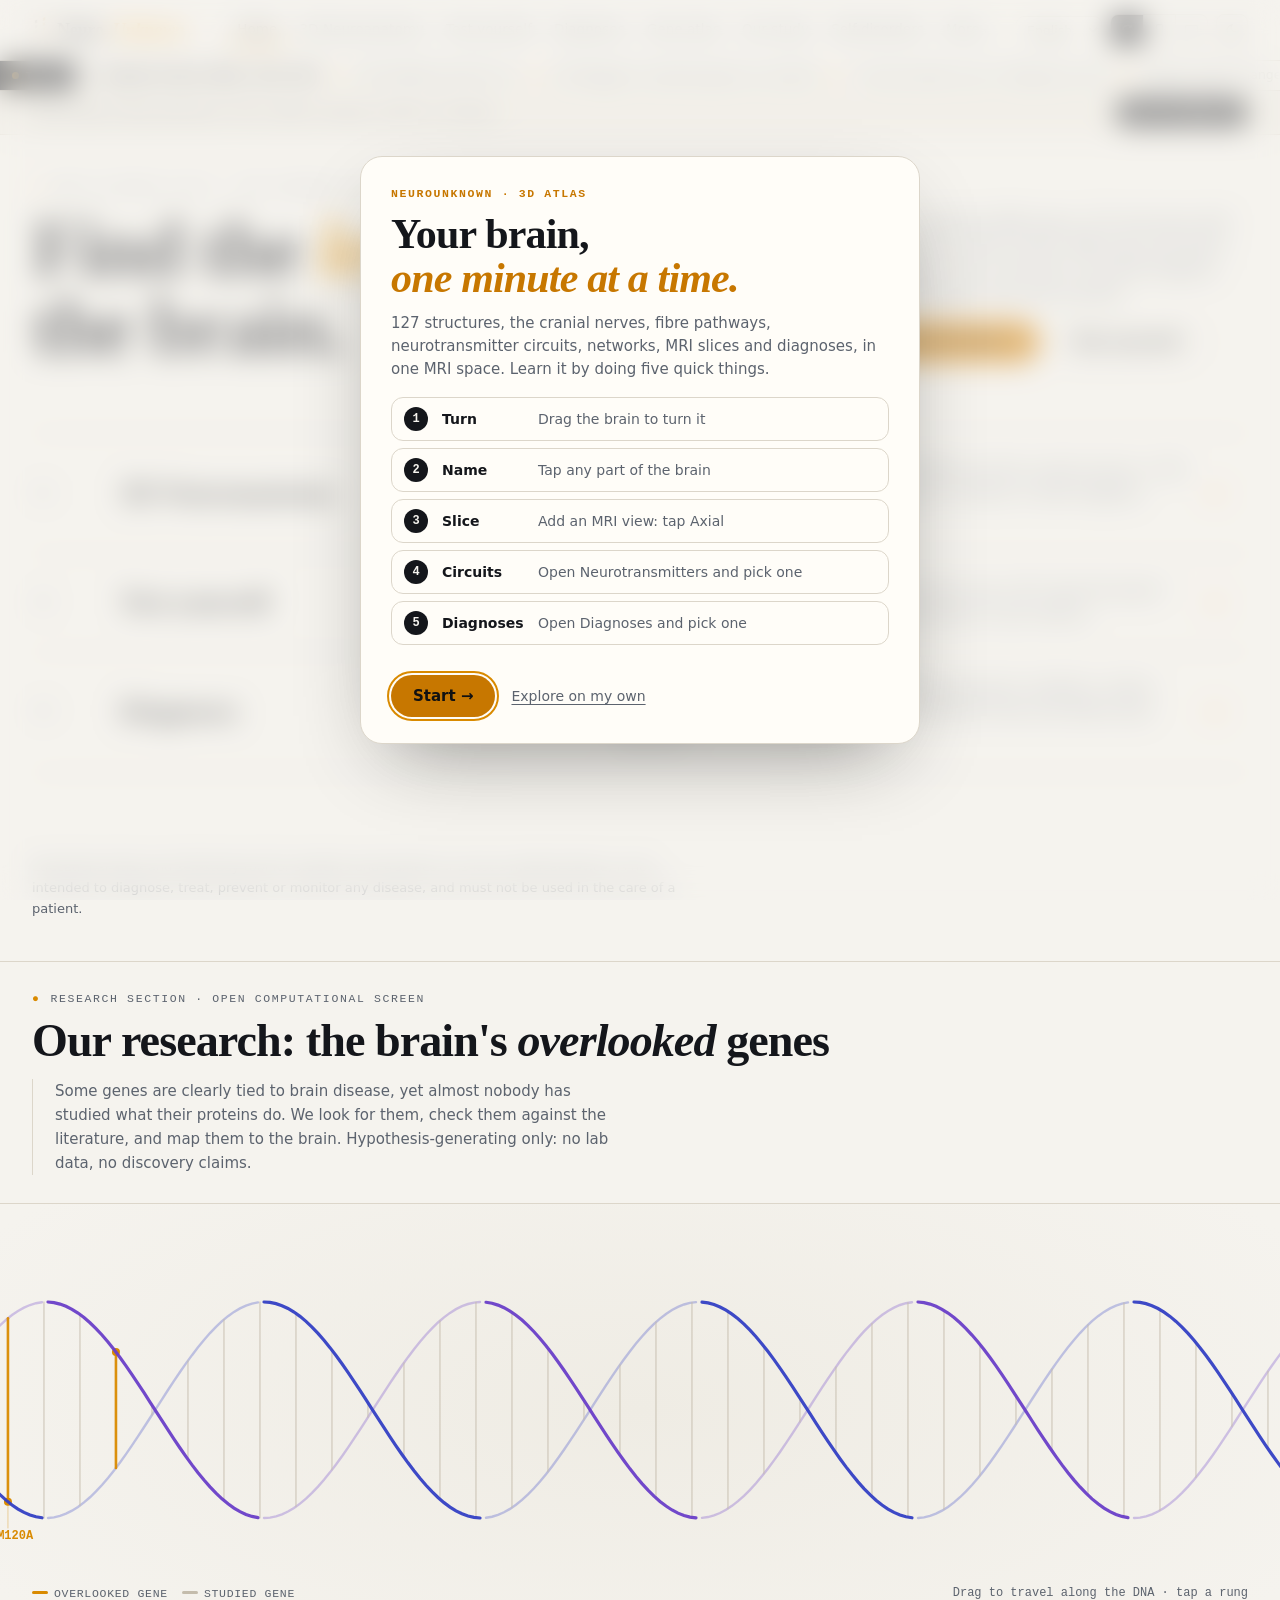
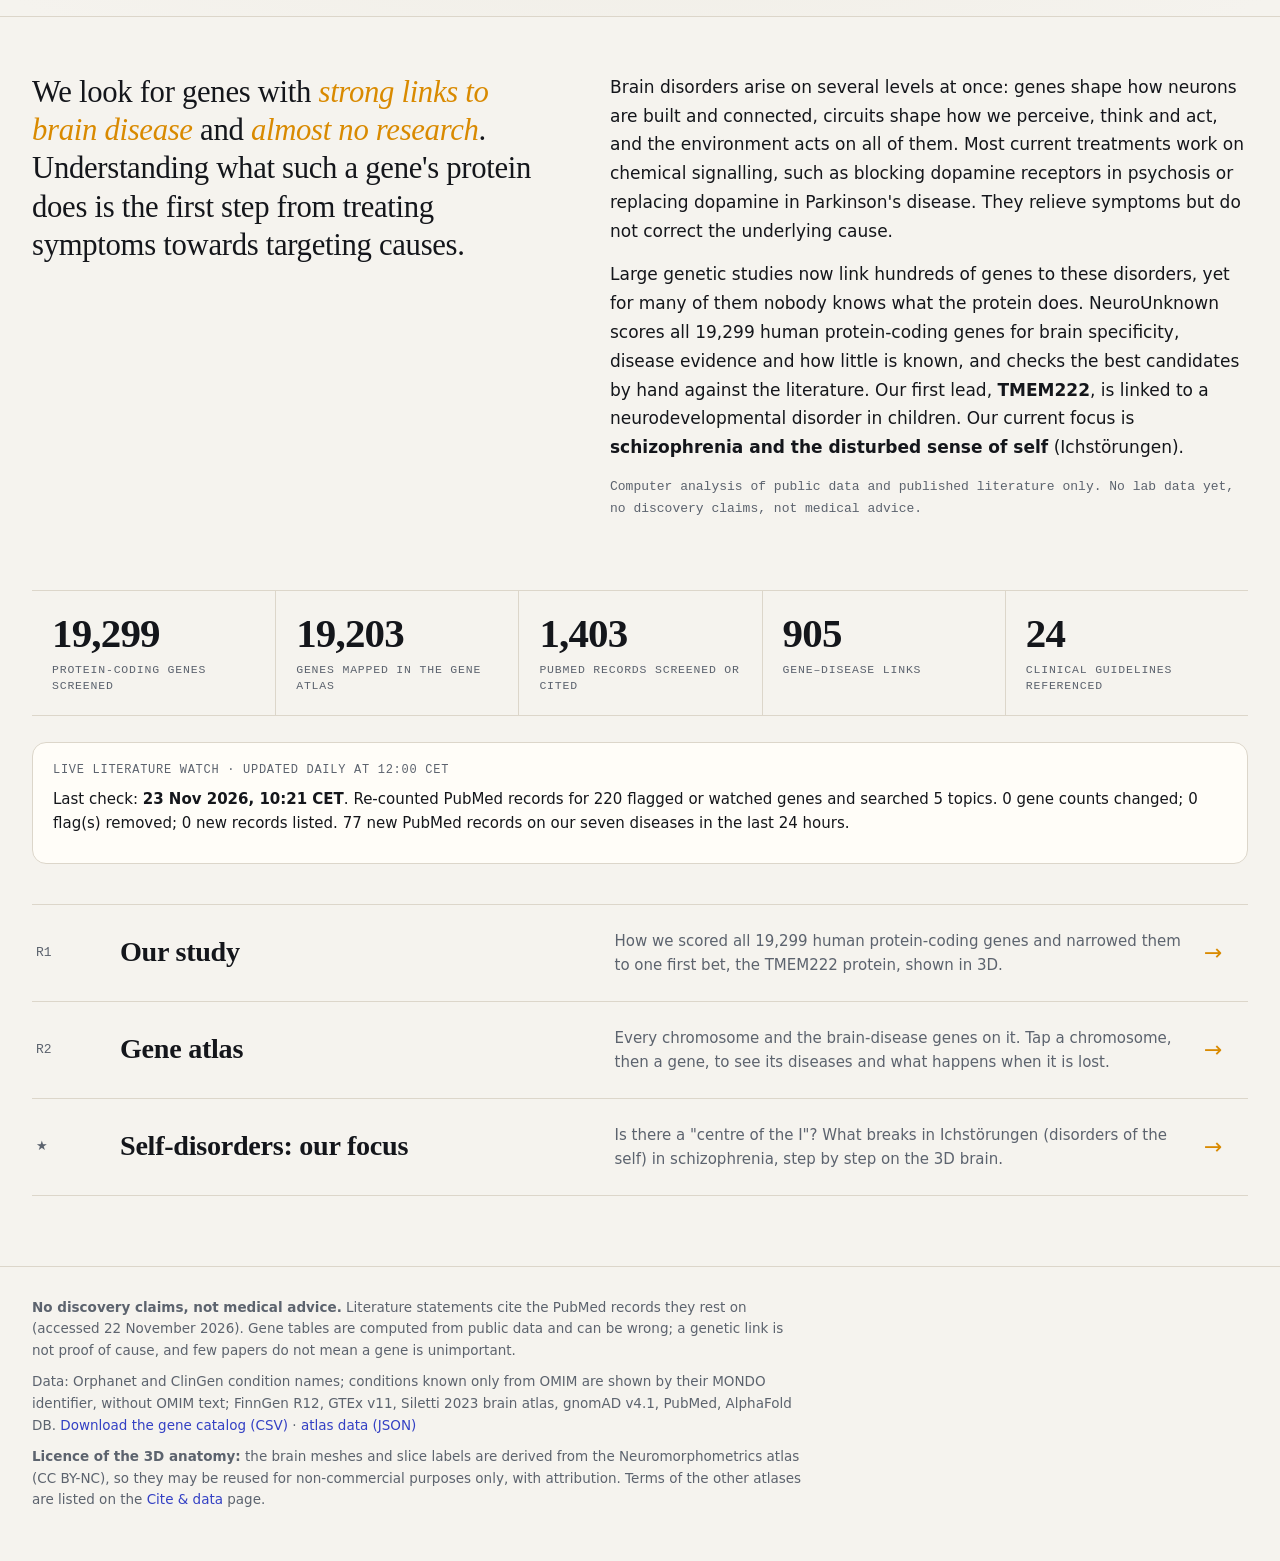
==== index.html @ f51cad3d "v2.16: spine, cord, roots, plexuses and spinal arteries (teaching model); cord cross-section with sy" ====
<!DOCTYPE html>
<html lang="en" data-page-lang="en">
<head>
<meta charset="utf-8">
<meta http-equiv="Content-Security-Policy" content="default-src 'self'; script-src 'self' 'sha256-4otKpZKk/SF9NEXvYis4GBYXSrxqgvIPtbQQ/3rltJ8=' 'sha256-7PnjrRWuYQiF4g9ni999CuoT4I1fvy2MnAIzaz9/LTA=' 'sha256-BgqtUVYlsv3SuogVjnjbm+WbbPk60EkD3qhUKVaZ6Lk=' 'sha256-ncgtooppzI/LR7jwjIsdbW2pnDPwsumB0RebNmvJ0pU=' 'sha256-tNBlGdMGtdSvmcc21R+SmPxsry7nMrbWhYrhNrA90ww='; style-src 'self' 'unsafe-inline' https://fonts.googleapis.com; font-src 'self' https://fonts.gstatic.com data:; img-src 'self' data: blob:; connect-src 'self'; object-src 'none'; base-uri 'self'; form-action 'none'; worker-src 'self' blob:">
<meta name="viewport" content="width=device-width, initial-scale=1, viewport-fit=cover">
<title>NeuroUnknown — learn the brain in 3D, from symptom to lesion</title>
<meta name="description" content="A free, open 3D brain atlas for medical students and trainees: 127 structures, arteries and cranial nerves in one MRI space, MRI slices, diagnoses and exam-style questions. Educational only, not medical advice. With a separate open research screen for overlooked brain-disease genes.. No discovery claims.">
<meta property="og:title" content="NeuroUnknown — learn the brain in 3D, from symptom to lesion">
<meta property="og:description" content="Which disease-linked brain genes has science overlooked? An interactive atlas built from public data and PubMed.">
<script>
(function(){var h=location.hash.slice(1); // links from the old single page now live on findings.html
 if(["overview","screen","candidates","lead","c11orf87","structures","biology","missing","library","reviews","downloads"].indexOf(h)>=0)
  location.replace("findings.html#"+h);})();
</script>
<style>
*{box-sizing:border-box}
html{scroll-behavior:smooth}
body{margin:0;font-size:16px;line-height:1.6}
a{color:var(--accent2);text-decoration:none}a:hover{text-decoration:underline}
button{font-family:inherit}
.wrap{max-width:1280px;margin:0 auto;padding:0 32px}
html[data-layout="phone"] .wrap{padding:0 18px}
.mono{font-family:var(--mono);font-size:12px;letter-spacing:.06em;text-transform:uppercase;color:var(--muted)}
.eyebrow{font-family:var(--mono);font-size:11.5px;letter-spacing:.14em;text-transform:uppercase;color:var(--muted);display:flex;gap:10px;align-items:center}
.eyebrow b{color:var(--signal);font-weight:600}
.rule{height:1px;background:var(--line);border:0;margin:0}
.lede{font-size:clamp(17px,1.5vw,19px);line-height:1.6;color:var(--muted);max-width:62ch}
h1.display{font-size:clamp(40px,6.2vw,92px);line-height:.98;margin:14px 0 18px;font-weight:600;letter-spacing:-.025em}
h1.display em{font-style:italic;color:var(--signal);font-weight:600}
h2.title{font-size:clamp(30px,3.6vw,52px);line-height:1.02;margin:10px 0 14px;letter-spacing:-.02em}
h3{margin:0}
.btn{display:inline-flex;align-items:center;gap:10px;border:1px solid var(--ink);background:var(--ink);color:var(--bg);padding:12px 18px;border-radius:999px;font:600 14px/1 var(--sans);cursor:pointer;text-decoration:none!important;transition:transform .15s}
.btn:hover{transform:translateY(-1px)}
.btn.ghost{background:transparent;color:var(--ink)}
:root[data-theme="dark"] .btn:not(.ghost){color:var(--bg)}
.chip{display:inline-flex;align-items:center;gap:6px;border:1px solid var(--line);background:transparent;color:var(--ink);border-radius:999px;padding:6px 12px;font:500 13px/1.2 var(--sans);cursor:pointer;white-space:nowrap}
.chip[aria-pressed="true"],.chip.on{background:var(--ink);color:var(--bg);border-color:var(--ink)}
:root[data-theme="dark"] .chip{color:var(--ink)}
.chip{max-width:100%;white-space:normal;text-align:left;overflow-wrap:anywhere}
:root[data-theme="dark"] .chip[aria-pressed="true"],:root[data-theme="dark"] .chip.on{color:var(--bg)}
.dot{width:9px;height:9px;border-radius:50%;display:inline-block;flex:0 0 9px}
.cite{display:inline-flex;align-items:center;gap:4px;font:500 11.5px/1 var(--mono);color:var(--muted);border:1px solid var(--line);border-radius:4px;padding:3px 6px;margin:2px 4px 2px 0;white-space:nowrap;text-decoration:none!important}
.cite:hover{color:var(--ink);border-color:var(--ink)}
.panel{border:1px solid var(--line);background:var(--surface);border-radius:14px}
.badge{display:inline-block;font:600 10.5px/1 var(--mono);letter-spacing:.05em;text-transform:uppercase;padding:4px 7px;border-radius:4px;border:1px solid currentColor;white-space:nowrap}
.seg{display:inline-flex;border:1px solid var(--line);border-radius:999px;padding:3px;gap:2px;background:var(--surface)}
.seg button{border:0;background:transparent;color:var(--muted);border-radius:999px;padding:7px 14px;font:600 13px/1 var(--sans);cursor:pointer}
.seg button[aria-pressed="true"]{background:var(--ink);color:var(--bg)}

/* views */
main#app{min-height:calc(100vh - 60px)}
.view{display:none;animation:viewIn .45s cubic-bezier(.2,.7,.2,1)}
.view.on{display:block}
@keyframes viewIn{from{opacity:0;transform:translateY(10px)}to{opacity:1;transform:none}}
.vhead{padding:48px 0 24px;border-bottom:1px solid var(--line)}
html[data-layout="phone"] .vhead{padding:26px 0 16px}

/* HOME */
.hero{padding:44px 0 0}
html[data-layout="phone"] .hero{padding:22px 0 0}
.hero-top{display:grid;grid-template-columns:minmax(0,1.25fr) minmax(0,.75fr);gap:40px;align-items:end}
html[data-layout="phone"] .hero-top{grid-template-columns:minmax(0,1fr);gap:4px}
.hero-aside{border-left:1px solid var(--line);padding-left:22px;font-size:15px;color:var(--muted);margin-bottom:22px}
html[data-layout="phone"] .hero-aside{border-left:0;padding-left:0;margin:0}
.dna-band{position:relative;margin-top:28px;border-top:1px solid var(--line);border-bottom:1px solid var(--line);height:min(46vh,430px);min-height:300px;
 background:radial-gradient(60% 80% at 50% 50%,var(--bg-soft),var(--bg))}
html[data-layout="phone"] .dna-band{height:330px;min-height:0;margin-top:18px}
#dna{position:absolute;inset:0;width:100%;height:100%;display:block;touch-action:pan-y;cursor:grab}
#dna.grab{cursor:grabbing}#dna.hand{cursor:pointer}
.dna-ui{position:absolute;left:32px;right:32px;bottom:14px;display:flex;justify-content:space-between;align-items:flex-end;gap:12px;pointer-events:none}
html[data-layout="phone"] .dna-ui{left:16px;right:16px;bottom:10px}
.dna-legend{display:flex;gap:14px;flex-wrap:wrap;font:500 11.5px/1.3 var(--mono);color:var(--muted);text-transform:uppercase;letter-spacing:.06em}
.dna-legend i{display:inline-block;width:16px;height:3px;border-radius:2px;margin-right:6px;vertical-align:3px}
.dna-hint{font:500 12px/1.3 var(--mono);color:var(--muted);text-align:right}
.dna-tip{position:absolute;pointer-events:none;transform:translate(-50%,-115%);background:var(--ink);color:var(--bg);padding:7px 10px;border-radius:8px;font:600 12.5px/1.3 var(--sans);white-space:nowrap;opacity:0;transition:opacity .15s}
.dna-tip small{display:block;font:500 11px/1.2 var(--mono);opacity:.75;text-transform:uppercase;letter-spacing:.05em}
.mission{display:grid;grid-template-columns:minmax(0,.9fr) minmax(0,1.1fr);gap:56px;padding:56px 0}
html[data-layout="phone"] .mission{grid-template-columns:minmax(0,1fr);gap:18px;padding:30px 0}
.mission p{margin:0 0 14px;font-size:17px;line-height:1.7}
.mission .big{font:500 clamp(24px,2.4vw,34px)/1.25 var(--serif);letter-spacing:-.01em;margin:0}
.mission .big em{color:var(--signal)}
.stats{display:grid;grid-template-columns:repeat(4,1fr);border-top:1px solid var(--line);border-bottom:1px solid var(--line)}
html[data-layout="phone"] .stats{grid-template-columns:1fr 1fr}
.stat{padding:22px 20px;border-left:1px solid var(--line)}
.stat:first-child{border-left:0}
html[data-layout="phone"] .stat:nth-child(3){border-left:0}
html[data-layout="phone"] .stat:nth-child(n+3){border-top:1px solid var(--line)}
.stat b{display:block;font:600 clamp(30px,3.2vw,46px)/1 var(--serif);letter-spacing:-.02em}
.stat span{display:block;margin-top:8px;font:500 11.5px/1.35 var(--mono);text-transform:uppercase;letter-spacing:.07em;color:var(--muted)}
.doors{padding:40px 0 70px}
.door{display:grid;grid-template-columns:64px minmax(0,1fr) minmax(0,1.2fr) 40px;gap:20px;align-items:center;padding:24px 4px;border-bottom:1px solid var(--line);color:var(--ink);text-decoration:none!important;transition:background .2s,padding .2s}
.door:first-child{border-top:1px solid var(--line)}
.door:hover{background:var(--surface);padding-left:14px}
.door .n{font:500 13px/1 var(--mono);color:var(--muted)}
.door h3{font-size:clamp(22px,2.2vw,30px);line-height:1.1}
.door p{margin:0;color:var(--muted);font-size:15px}
.door .arr{font-size:22px;color:var(--signal);transition:transform .2s}
.door:hover .arr{transform:translateX(6px)}
html[data-layout="phone"] .door{grid-template-columns:40px minmax(0,1fr) 24px;gap:12px;padding:18px 2px}
html[data-layout="phone"] .door p{grid-column:2/3;grid-row:2}
html[data-layout="phone"] .door .arr{grid-column:3;grid-row:1}

/* BRAIN MAP (shared) */
.brainwrap{position:relative}
svg.brain{width:100%;height:auto;display:block;overflow:visible}
svg.brain .outline{fill:var(--surface);stroke:var(--line-strong);stroke-width:1.5}
svg.brain .cc{fill:var(--bg-soft);stroke:var(--line-strong);stroke-width:1}
svg.brain .gyri{fill:none;stroke:var(--line);stroke-width:1.2;stroke-linecap:round}
svg.brain .reg{fill:var(--rc,var(--accent2));fill-opacity:.16;stroke:var(--rc,var(--accent2));stroke-opacity:.55;stroke-width:1.4;cursor:pointer;transition:fill-opacity .25s,stroke-width .2s,opacity .25s}
svg.brain .reg:hover{fill-opacity:.32}
svg.brain .reg.sel{fill-opacity:.5;stroke-width:2.6;stroke-opacity:1}
svg.brain .reg.dim{opacity:.22}
svg.brain .reg.hl{fill-opacity:.42;stroke-opacity:1}
svg.brain .reg.dashed{stroke-dasharray:5 4}
svg.brain .lbl{font:600 12px var(--sans);fill:var(--ink);pointer-events:none;paint-order:stroke;stroke:var(--surface);stroke-width:4px;stroke-linejoin:round}
svg.brain .lbl.dim{opacity:.25}
svg.brain .pulse{fill:none;stroke:var(--signal);stroke-width:2;opacity:0}
svg.brain .pulse.on{animation:ring 1.8s ease-out infinite}
@keyframes ring{0%{opacity:.9;r:4}100%{opacity:0;r:26}}
.mapnote{font:500 11px/1.3 var(--mono);color:var(--faint);text-transform:uppercase;letter-spacing:.06em;margin-top:8px}
html[data-layout="phone"] svg.brain .lbl{font-size:15px}

/* ATLAS */
.atlas-grid{display:grid;grid-template-columns:minmax(0,1.35fr) minmax(0,.85fr);gap:36px;padding:28px 0 64px;align-items:start}
html[data-layout="phone"] .atlas-grid{grid-template-columns:minmax(0,1fr);gap:16px;padding:16px 0 96px}
.toolbar{display:flex;gap:12px;flex-wrap:wrap;align-items:center;margin:18px 0 0}
.chiprow{display:flex;gap:6px;flex-wrap:wrap}
html[data-layout="phone"] .chiprow{flex-wrap:nowrap;overflow-x:auto;padding-bottom:4px;margin:0 -18px;padding-left:18px;padding-right:18px;scrollbar-width:none}
.rinfo{position:sticky;top:84px;padding:24px}
html[data-layout="phone"] .rinfo{position:static;padding:18px}
.rinfo h3{font-size:28px;line-height:1.1;margin:6px 0 12px}
.rinfo .sec{margin-top:16px}
.rinfo .sec .mono{display:block;margin-bottom:6px}
.rinfo p{margin:0;font-size:15.5px}
.regchips{display:flex;gap:6px;flex-wrap:wrap;margin-top:14px}

/* DISEASES */
.dz-grid{display:grid;grid-template-columns:260px minmax(0,1fr);gap:40px;padding:28px 0 70px}
html[data-layout="phone"] .dz-grid{grid-template-columns:minmax(0,1fr);gap:14px;padding:14px 0 96px}
.dzlist{position:sticky;top:84px;align-self:start;display:flex;flex-direction:column;border-top:1px solid var(--line)}
html[data-layout="phone"] .dzlist{position:static;flex-direction:row;overflow-x:auto;border:0;gap:6px;margin:0 -18px;padding:0 18px 6px;scrollbar-width:none}
.dzbtn{display:flex;align-items:center;gap:10px;padding:13px 6px;border:0;border-bottom:1px solid var(--line);background:transparent;color:var(--muted);text-align:left;font:500 15px/1.2 var(--sans);cursor:pointer}
.dzbtn:hover{color:var(--ink)}
.dzbtn[aria-pressed="true"]{color:var(--ink);font-weight:700}
.dzbtn .cnt{margin-left:auto;font:500 11px var(--mono);color:var(--faint)}
html[data-layout="phone"] .dzbtn{border:1px solid var(--line);border-radius:999px;padding:8px 13px;white-space:nowrap;font-size:14px}
html[data-layout="phone"] .dzbtn .cnt{display:none}
html[data-layout="phone"] .dzbtn[aria-pressed="true"]{background:var(--ink);color:var(--bg);border-color:var(--ink)}
.dzhead{display:flex;align-items:flex-end;justify-content:space-between;gap:16px;flex-wrap:wrap}
.dzhead h2{font-size:clamp(32px,3.4vw,50px);line-height:1;margin:6px 0 0;letter-spacing:-.02em}
.verdict{display:grid;grid-template-columns:auto minmax(0,1fr);gap:16px;align-items:start;padding:20px 22px;margin:20px 0 6px;border-radius:14px;background:var(--surface);border:1px solid var(--line)}
.verdict .q{font:600 11.5px/1.3 var(--mono);text-transform:uppercase;letter-spacing:.08em;color:var(--muted)}
.verdict .a{font:500 19px/1.45 var(--serif);margin:4px 0 6px}
.verdict .ring{width:56px;height:56px}
.tabs{display:flex;gap:26px;border-bottom:1px solid var(--line);margin-top:22px;overflow-x:auto;scrollbar-width:none}
.tabs button{border:0;background:transparent;padding:12px 0;font:600 14px/1 var(--sans);color:var(--muted);cursor:pointer;border-bottom:2px solid transparent;white-space:nowrap}
.tabs button[aria-selected="true"]{color:var(--ink);border-bottom-color:var(--signal)}
.tabpane{padding:22px 0}
.facts li{margin:0 0 14px;font-size:16px;line-height:1.6}
.facts{padding-left:20px;margin:0}
.tcard{display:grid;grid-template-columns:150px minmax(0,1fr);gap:18px;padding:18px 0;border-bottom:1px solid var(--line)}
html[data-layout="phone"] .tcard{grid-template-columns:minmax(0,1fr);gap:6px}
.tcard h4{margin:0 0 4px;font:600 17px/1.3 var(--sans)}
.tcard p{margin:0 0 6px;color:var(--muted)}
.cls-sym{color:var(--muted)}.cls-mod{color:var(--low)}.cls-gene{color:var(--accent2)}.cls-fail{color:var(--high)}.cls-exp{color:var(--mod)}.cls-bio{color:var(--violet)}
.refcase{margin-top:22px;padding:18px 20px;border-left:3px solid var(--signal);background:var(--surface);border-radius:0 12px 12px 0}
.gtools{display:flex;gap:10px;flex-wrap:wrap;align-items:center;margin-bottom:14px}
.gtools input{flex:1 1 220px;min-width:0;border:1px solid var(--line);background:var(--surface);color:var(--ink);border-radius:999px;padding:10px 16px;font:500 14px var(--sans)}
.gtools select{border:1px solid var(--line);background:var(--surface);color:var(--ink);border-radius:999px;padding:9px 12px;font:500 13.5px var(--sans)}
.gsum{font:500 12px/1.4 var(--mono);color:var(--muted);text-transform:uppercase;letter-spacing:.05em;margin-bottom:8px}
.glist{border-top:1px solid var(--line)}
.grow{display:grid;grid-template-columns:110px minmax(0,1fr) 150px 92px;gap:16px;align-items:center;padding:12px 6px;border-bottom:1px solid var(--line);cursor:pointer;width:100%;background:transparent;border-left:0;border-right:0;border-top:0;text-align:left;color:var(--ink)}
.grow:hover{background:var(--surface)}
.grow .gs{font:600 15px/1.2 var(--mono)}
.grow > span{min-width:0}
.grow .gn{font-size:13.5px;color:var(--muted);overflow:hidden;text-overflow:ellipsis;white-space:nowrap}
.grow .ge{display:flex;gap:4px;flex-wrap:wrap}
.pmbar{display:flex;align-items:center;gap:8px;font:500 12px var(--mono);color:var(--muted)}
.pmbar i{display:block;height:4px;border-radius:2px;background:var(--ink);opacity:.55}
.flag{font:700 10.5px/1 var(--mono);letter-spacing:.06em;text-transform:uppercase;color:var(--signal)}
html[data-layout="phone"] .grow{grid-template-columns:minmax(0,1fr) auto;gap:4px 12px;padding:12px 2px}
html[data-layout="phone"] .grow .gn{grid-column:1/3}
html[data-layout="phone"] .grow .ge{display:none}
.more{margin:16px auto 0;display:block}

/* SELF */
.self-grid{display:grid;grid-template-columns:minmax(0,1.1fr) minmax(0,.9fr);gap:44px;padding:28px 0 70px;align-items:start}
html[data-layout="phone"] .self-grid{grid-template-columns:minmax(0,1fr);gap:10px;padding:12px 0 96px}
.self-map{position:sticky;top:84px}
html[data-layout="phone"] .self-map{position:static}
.stepcard{padding:28px}
html[data-layout="phone"] .stepcard{padding:20px;touch-action:pan-y}
.stepno{font:600 12px/1 var(--mono);letter-spacing:.1em;color:var(--signal)}
.stepcard h3{font-size:clamp(26px,2.6vw,36px);line-height:1.08;margin:10px 0 14px}
.stepcard p{font-size:17px;line-height:1.7;margin:0 0 14px}
.stepnav{display:flex;align-items:center;justify-content:space-between;gap:12px;margin-top:18px}
html[data-layout="phone"] .stepnav{flex-wrap:wrap}
html[data-layout="phone"] .stepnav .pips{order:-1;width:100%;justify-content:center;margin-bottom:6px}
.pips{display:flex;gap:6px}
.pips button{width:24px;height:4px;border-radius:2px;border:0;background:var(--line-strong);cursor:pointer;padding:0}
.pips button[aria-current="step"]{background:var(--signal);width:36px}
.nextbox{margin-top:16px;padding:18px 20px;border:1px dashed var(--line-strong);border-radius:14px}
.nextbox p{font-size:15px;margin:6px 0 0}

/* SCREEN */
.scr-grid{display:grid;grid-template-columns:minmax(0,1fr) minmax(0,1fr);gap:40px;padding:28px 0 70px}
html[data-layout="phone"] .scr-grid{grid-template-columns:minmax(0,1fr);gap:22px;padding:14px 0 96px}
.frow{display:grid;grid-template-columns:100px 1fr;gap:16px;align-items:center;padding:11px 4px;border-bottom:1px solid var(--line);cursor:pointer}
.frow:hover,.frow.sel{background:var(--surface)}
.frow b{font:600 26px/1 var(--serif);text-align:right;font-variant-numeric:tabular-nums}
.frow:last-child b{color:var(--signal)}
.frow .bar{height:3px;background:var(--line);margin-top:8px}
.frow .bar i{display:block;height:100%;width:0;background:var(--ink);transition:width 1s cubic-bezier(.2,.7,.2,1)}
.fnote{min-height:52px;font-size:15px;color:var(--muted);padding:14px 4px}
#mol{position:relative;width:100%;aspect-ratio:1/1;max-height:520px;touch-action:none;border-radius:14px;overflow:hidden}
#molmsg{position:absolute;inset:0;display:grid;place-items:center;color:var(--muted);font-size:14px;text-align:center;padding:30px;pointer-events:none}
.plddt{display:flex;gap:12px;flex-wrap:wrap;font:500 11.5px var(--mono);color:var(--muted);margin:10px 0 4px}
.plddt i{display:inline-block;width:10px;height:10px;border-radius:2px;margin-right:5px;vertical-align:-1px}
.linkrow{display:grid;grid-template-columns:repeat(3,1fr);border-top:1px solid var(--line);margin-top:10px}
html[data-layout="phone"] .linkrow{grid-template-columns:1fr}
.linkrow a{padding:20px 16px;border-right:1px solid var(--line);color:var(--ink);text-decoration:none!important}
.linkrow a:last-child{border-right:0}
html[data-layout="phone"] .linkrow a{border-right:0;border-bottom:1px solid var(--line)}
.linkrow a b{display:block;font:600 22px/1.1 var(--serif)}
.linkrow a span{color:var(--muted);font-size:14px}
.linkrow a:hover b{color:var(--signal)}

/* drawer: side panel on desktop, bottom sheet on phone */
.scrim{position:fixed;inset:0;background:rgba(10,10,12,.35);opacity:0;pointer-events:none;transition:opacity .25s;z-index:80}
.scrim.on{opacity:1;pointer-events:auto}
.drawer{position:fixed;top:0;right:0;bottom:0;width:min(440px,100%);background:var(--surface);border-left:1px solid var(--line);z-index:90;transform:translateX(102%);transition:transform .32s cubic-bezier(.2,.7,.2,1);overflow-y:auto;padding:26px 26px 40px}
.drawer.on{transform:none}
html[data-layout="phone"] .drawer{top:auto;left:0;width:100%;max-height:84vh;border-left:0;border-top:1px solid var(--line);border-radius:20px 20px 0 0;transform:translateY(102%);padding:12px 20px 40px}
html.frame .drawer{left:50%;right:auto;width:430px;margin-left:-215px}
html[data-layout="phone"] .drawer.on{transform:none}
.grab{display:none;width:44px;height:5px;border-radius:3px;background:var(--line-strong);margin:4px auto 12px}
html[data-layout="phone"] .grab{display:block}
.drawer .x{position:absolute;top:16px;right:16px;border:1px solid var(--line);background:transparent;color:var(--ink);width:34px;height:34px;border-radius:50%;cursor:pointer;font-size:18px;line-height:1}
.drawer h3{font:600 30px/1.05 var(--mono);margin:8px 0 4px;letter-spacing:-.01em}
.drawer .gname{color:var(--muted);margin:0 0 16px}
.kv{display:grid;grid-template-columns:auto 1fr;gap:8px 16px;margin:14px 0;font-size:14.5px}
.kv dt{font:500 11.5px/1.6 var(--mono);text-transform:uppercase;letter-spacing:.05em;color:var(--muted)}
.kv dd{margin:0}
.dnote{font-size:13.5px;color:var(--muted);border-top:1px solid var(--line);padding-top:12px;margin-top:14px}

/* phone tab bar */
.tabbar{display:none}
html[data-layout="phone"] .tabbar{display:grid;grid-template-columns:repeat(6,minmax(0,1fr));position:fixed;left:0;right:0;bottom:0;z-index:70;
 background:var(--hdr-bg);-webkit-backdrop-filter:blur(14px);backdrop-filter:blur(14px);border-top:1px solid var(--line);padding:6px 4px calc(6px + env(safe-area-inset-bottom))}
html.frame .tabbar{left:50%;right:auto;width:430px;margin-left:-215px}
.tabbar a{display:flex;flex-direction:column;align-items:center;gap:3px;color:var(--muted);font:600 10px/1.1 var(--sans);padding:6px 2px;text-decoration:none!important;text-align:center;hyphens:auto}
.tabbar a svg{width:22px;height:22px}
.tabbar a[aria-current="page"]{color:var(--ink)}
.tabbar a[aria-current="page"] svg{color:var(--signal)}
html[data-layout="phone"] body.app header.site nav.mainnav{display:none}
footer.site{border-top:1px solid var(--line);padding:30px 0 40px;color:var(--muted);font-size:13.5px}
html[data-layout="phone"] footer.site{padding-bottom:110px}
footer.site p{max-width:90ch;margin:0 0 10px}
.sr{position:absolute;width:1px;height:1px;overflow:hidden;clip:rect(0 0 0 0)}
@media(prefers-reduced-motion:reduce){html{scroll-behavior:auto}.view{animation:none}.frow .bar i,.drawer,.scrim{transition:none}svg.brain .pulse.on{animation:none;opacity:.6}}
/* 3D brain */
.b3wrap{position:relative;border:1px solid var(--line);border-radius:14px;background:radial-gradient(70% 70% at 50% 45%,var(--surface),var(--bg-soft));overflow:hidden;height:min(68vh,620px)}
html[data-layout="phone"] .b3wrap{height:420px}
.b3wrap canvas{display:block}
.b3msg{position:absolute;inset:0;display:grid;place-items:center;color:var(--muted);font-size:14px;text-align:center;padding:24px;pointer-events:none}
.b3tip{position:absolute;pointer-events:none;background:var(--ink);color:var(--bg);padding:6px 9px;border-radius:7px;font:600 12.5px/1.2 var(--sans);opacity:0;transform:translate(12px,-130%);white-space:nowrap;z-index:3}
.b3ctl{position:absolute;left:12px;right:12px;bottom:12px;display:flex;gap:6px;flex-wrap:wrap;justify-content:space-between;pointer-events:none;z-index:2}
.b3ctl .grp{display:flex;gap:4px;flex-wrap:wrap;pointer-events:auto}
.b3ctl.b3nv{top:12px;bottom:auto;justify-content:flex-start}
.b3ctl button{border:1px solid var(--line);background:var(--hdr-bg);color:var(--ink);border-radius:999px;padding:7px 11px;font:600 12px/1 var(--sans);cursor:pointer;-webkit-backdrop-filter:blur(6px);backdrop-filter:blur(6px)}
.b3ctl button[aria-pressed="true"]{background:var(--ink);color:var(--bg);border-color:var(--ink)}
.b3credit{font:500 10.5px/1.5 var(--mono);color:var(--faint);margin-top:8px}
.cordsec .csrow{display:flex;align-items:center;gap:10px;margin:6px 0}.cordsec .csrow input{flex:1}.cordsec .cssvg{width:100%;max-width:420px;display:block;margin:4px auto}.cordsec .cslab{font:0.55px var(--mono,monospace);fill:var(--muted)}
/* v2.7 view picker, panes, MRI controls, 3D labels, layers popover */
.vpick{display:flex;flex-wrap:wrap;gap:6px;align-items:center;margin:0 0 10px}
.vpick .vl{font:600 11px var(--mono);letter-spacing:.1em;text-transform:uppercase;color:var(--muted);margin-right:2px}
.vpick [data-pane]{border:1px solid var(--line);background:var(--surface);color:var(--ink);border-radius:999px;padding:7px 15px;font:600 13px var(--sans);cursor:pointer;transition:background .25s ease,color .25s ease,border-color .25s ease}
.vpick [data-pane][aria-pressed=true]{background:var(--ink);color:var(--bg);border-color:var(--ink)}
.vpick .vsep{width:1px;height:20px;background:var(--line);margin:0 4px}
.vpick .vpre{border:0;background:none;color:var(--muted);font:500 12.5px var(--sans);text-decoration:underline;text-underline-offset:3px;cursor:pointer;padding:4px 5px}
.vpick .vpre:hover{color:var(--ink)}
.vstage{display:grid;gap:10px;justify-content:center;align-content:start}
.vstage.one{display:block}
.vslices{display:contents}
.pane[hidden]{display:none!important}
.pane{animation:panein .35s ease}
@keyframes panein{from{opacity:0;transform:scale(.985)}to{opacity:1;transform:none}}
.fsbtn{position:absolute;top:12px;right:12px;z-index:5;display:inline-flex;align-items:center;gap:6px;border:1px solid var(--line);background:var(--hdr-bg);color:var(--ink);border-radius:999px;padding:6px 11px;font:600 12px/1 var(--sans);cursor:pointer;-webkit-backdrop-filter:blur(6px);backdrop-filter:blur(6px)}
.fsbtn svg{width:15px;height:15px;fill:none;stroke:currentColor;stroke-width:2;stroke-linecap:round;stroke-linejoin:round}
.slpane .fsbtn{top:8px;right:8px;background:rgba(20,20,20,.62);color:#ece9e3;border-color:rgba(255,255,255,.18)}
.b3wrap.compact .fsbtn span,html[data-layout="phone"] .fsbtn span{display:none}
.pane.isfs{position:fixed!important;inset:0!important;width:100vw!important;height:100vh!important;height:100dvh!important;max-width:none!important;z-index:10000!important;border-radius:0!important;margin:0!important;border:0!important;grid-column:auto!important}
.b3wrap.pane.isfs{background:radial-gradient(70% 70% at 50% 45%,var(--surface),var(--bg-soft))}
.pane.isfs .fsbtn{top:max(12px,env(safe-area-inset-top));right:max(12px,env(safe-area-inset-right));padding:8px 13px}
.pane.isfs .fsbtn span{display:inline}
.pane.isfs .b3ctl:not(.b3nv){bottom:max(12px,env(safe-area-inset-bottom))}
.pane.isfs .b3ctl.b3nv{top:max(12px,env(safe-area-inset-top))}
body.nu-fs{overflow:hidden}
.slpane .crow.fsrow{position:absolute;left:12px;top:max(12px,env(safe-area-inset-top));z-index:5;display:flex;align-items:center;gap:6px;padding:6px 10px;border-radius:999px;background:rgba(20,20,20,.62);color:#ece9e3;border:1px solid rgba(255,255,255,.18);max-width:calc(100% - 190px)}
.slpane .crow.fsrow input[type=range]{width:min(320px,40vw)}
.slpane .crow.fsrow button{background:transparent;color:inherit;border:1px solid rgba(255,255,255,.3);border-radius:999px;min-width:28px;height:28px;cursor:pointer}
.slpane .crow.fsrow .cf{display:none}
html[data-layout="phone"] .slpane .crow.fsrow .cl,html[data-layout="phone"] .slpane .crow.fsrow .cv{display:none}
html[data-layout="phone"] .slpane .crow.fsrow input[type=range]{width:34vw}
.pane.isfs .o1{top:58px}
.fshint{position:absolute;left:50%;bottom:max(64px,calc(env(safe-area-inset-bottom) + 64px));transform:translateX(-50%);z-index:5;padding:7px 13px;border-radius:999px;background:var(--hdr-bg);color:var(--ink);border:1px solid var(--line);font:500 12.5px var(--sans);pointer-events:none;opacity:0;transition:opacity .5s ease;white-space:nowrap;max-width:calc(100% - 24px);overflow:hidden;text-overflow:ellipsis}
.slpane .fshint{bottom:64px;background:rgba(20,20,20,.7);color:#ece9e3;border-color:rgba(255,255,255,.18)}
.fshint.on{opacity:1}
#atlas3d .b3ctl.b3nv{right:140px}
html[data-layout="phone"] #atlas3d .b3ctl.b3nv,#atlas3d.compact .b3ctl.b3nv{right:58px}
.slpane{position:relative;background:#000;border-radius:14px;overflow:hidden;display:flex;align-items:center;justify-content:center}
.slpane canvas{display:block;cursor:crosshair;outline:none}
.slpane canvas:focus-visible{box-shadow:0 0 0 2px #f2a93b}
.slpane.in3d{box-shadow:inset 0 0 0 2px var(--signal)}
.slpane .ori{position:absolute;font:700 10px var(--mono);color:#e8e6e1;opacity:.5;pointer-events:none}
.slpane .o1{top:6px;left:50%;transform:translateX(-50%)}.slpane .o2{bottom:46px;left:50%;transform:translateX(-50%)}.slpane .o3{left:7px;top:50%;transform:translateY(-50%)}.slpane .o4{right:7px;top:50%;transform:translateY(-50%)}
.slcap{position:absolute;left:0;right:0;bottom:0;padding:18px 11px 8px;background:linear-gradient(rgba(0,0,0,0),rgba(0,0,0,.82));color:#ece9e3;display:flex;flex-wrap:wrap;gap:2px 9px;align-items:baseline;pointer-events:none}
.slcap b{font:700 10.5px var(--mono);letter-spacing:.1em;text-transform:uppercase;color:#f2a93b}
.slcap .cc{font:500 11px var(--mono);color:#bdb8ae}
.slcap .cn{flex-basis:100%;font:600 13.5px/1.3 var(--sans);color:#fff}
.slcap .cn:empty{display:none}
.slctl2{position:relative;background:#111318;color:#e8e6e1;border-radius:14px;padding:12px 14px;display:flex;flex-direction:column;gap:7px;justify-content:center;overflow:auto}
.slctl2.strip{flex-direction:row;flex-wrap:wrap;align-items:center;gap:8px 18px;grid-column:1/-1}
.slctl2 .ctlh{color:#f2a93b;font-size:11px}
.slctl2.strip .ctlh{flex-basis:100%;margin-bottom:-2px}
.crow{display:flex;align-items:center;gap:6px;min-width:0}
.crow[hidden]{display:none}
.slctl2.strip .crow{flex:1 1 190px}
.slctl2.strip .crow .cv,.slctl2.strip .ctlh{display:none}
.slctl2.strip .cfoot{flex-basis:auto;flex:1 1 auto}
.slctl2.strip{padding:10px 12px;gap:6px 14px}
.slctl2.strip .cchk{font-size:12px}
.slctl2.tile{padding:10px 12px;gap:5px}
.slctl2.tile .cfoot .mono{display:none}
.slctl2.tile .cchk{font-size:12px;line-height:1.25}
.slctl2.strip .cfoot .mono{font-size:10px}
.atlas-grid.wide{grid-template-columns:minmax(0,1.75fr) minmax(300px,.8fr);gap:24px}
.b3wrap.compact .b3ctl{left:8px;right:8px;bottom:8px;gap:4px}
.b3wrap.compact .b3ctl.b3nv{top:8px;bottom:auto}
.b3wrap.compact .b3ctl button{padding:5px 8px;font-size:11px}
.b3wrap.compact .lypop{bottom:46px}
.crow .cl{font:700 10.5px var(--mono);letter-spacing:.08em;text-transform:uppercase;width:66px;color:#cfcbc2;flex:0 0 auto}
.crow input{flex:1;min-width:50px;accent-color:#f2a93b}
.crow button{width:26px;height:26px;border-radius:7px;border:1px solid #3a3d44;background:#1a1c21;color:#e8e6e1;cursor:pointer;font:600 14px/1 var(--sans);flex:0 0 auto;padding:0}
.crow .cv{font:500 11px var(--mono);color:#bdb8ae;min-width:58px;text-align:right;flex:0 0 auto}
.crow .cf{width:auto;padding:0 8px;font-size:11px}
.crow .cf[aria-pressed=true]{background:#f2a93b;color:#111;border-color:#f2a93b}
.slctl2:not(.p3) .cf,.slctl2:not(.has3d) #c3dl,.slctl2:not(.p3) #ccutl{display:none}
.cchk{display:flex;gap:8px;align-items:center;font-size:12.5px;color:#cfcbc2;cursor:pointer}
.slctl2.strip .cchk{flex:0 0 auto}
.cfoot{display:flex;justify-content:space-between;align-items:center;gap:8px;flex-wrap:wrap;flex-basis:100%}
.cfoot .mono{font-size:10.5px;color:#9c9890;text-transform:none;letter-spacing:0}
.cfoot .chip{color:#e8e6e1;border-color:#3a3d44;padding:4px 10px;font-size:12px;background:none}
.lypop{position:absolute;right:12px;bottom:56px;z-index:4;width:min(330px,calc(100% - 24px));background:var(--hdr-bg);-webkit-backdrop-filter:blur(10px);backdrop-filter:blur(10px);border:1px solid var(--line);border-radius:14px;padding:10px 12px;box-shadow:0 14px 30px -18px rgba(0,0,0,.45);animation:panein .25s ease}
.lypop[hidden]{display:none}
.lynote{font-size:11.5px;color:var(--muted);margin:8px 0 0;line-height:1.4}
#aLayers[aria-expanded=true]{background:var(--ink);color:var(--bg);border-color:var(--ink)}
.b3lab{position:absolute;left:0;top:0;pointer-events:none;z-index:3;opacity:0;transition:opacity .25s ease}
.b3lab.on{opacity:1}
.b3lab i{position:absolute;left:-4px;top:-4px;width:8px;height:8px;border-radius:50%;box-shadow:0 0 0 2px #fff,0 0 10px rgba(0,0,0,.35)}
.b3lab span{position:absolute;left:0;top:-34px;width:1px;height:30px;background:var(--ink);opacity:.45}
.b3lab b{position:absolute;left:0;top:-34px;transform:translate(-50%,-100%);white-space:nowrap;background:var(--ink);color:var(--bg);font:600 12.5px/1 var(--sans);padding:6px 11px;border-radius:999px;box-shadow:0 6px 16px -6px rgba(0,0,0,.45)}
.b3lab.pop b{animation:labpop .35s ease}
.b3lab.below span{top:4px}.b3lab.below b{top:34px;transform:translate(-50%,0)}
.b3lab.below.pop b{animation:none}
@keyframes labpop{from{transform:translate(-50%,-70%) scale(.92);opacity:0}to{transform:translate(-50%,-100%);opacity:1}}
@media (prefers-reduced-motion:reduce){.pane,.lypop,.b3lab.pop b{animation:none}}

/* phone: brain stays on screen (sticky) while you scroll the list; secondary panels fold away */
.b3tools{display:none}
html[data-layout="phone"] .atlas-grid{display:flex;flex-direction:column;align-items:stretch}
html[data-layout="phone"] .atlas-grid>div:first-child{display:contents}
html[data-layout="phone"] .vstage{display:contents}
html[data-layout="phone"] .vpick{order:1;margin:0}
html[data-layout="phone"] #atlas3d{order:2;position:sticky;top:var(--stk,150px);z-index:6;height:44vh;min-height:280px;box-shadow:0 10px 24px -18px rgba(0,0,0,.5)}
html[data-layout="phone"] .b3tools{order:3;display:flex;gap:6px;flex-wrap:wrap}
html[data-layout="phone"] .b3tools .chip[aria-expanded=true]{background:var(--ink);color:var(--bg);border-color:var(--ink)}
html[data-layout="phone"] #b3credit{order:4}
html[data-layout="phone"] .vslices{order:5;display:grid;grid-template-columns:1fr 1fr;gap:6px}
html[data-layout="phone"] .vslices.k0{display:none}
html[data-layout="phone"] .slpane{aspect-ratio:1/1}
html[data-layout="phone"] .vslices.k1 .slpane,html[data-layout="phone"] .slctl2.strip{grid-column:1/-1}
html[data-layout="phone"] .slctl2.tile{padding:8px 9px;gap:3px}
html[data-layout="phone"] .slctl2.tile .crow button,html[data-layout="phone"] .slctl2.tile .cv,html[data-layout="phone"] .slctl2.tile .ctlh,html[data-layout="phone"] .slctl2.tile .cfoot .mono{display:none}
html[data-layout="phone"] .slctl2.tile .crow .cl{width:auto;font-size:9.5px}
html[data-layout="phone"] .slctl2.tile .crow{flex-wrap:wrap;gap:2px}
html[data-layout="phone"] .slctl2.tile .cchk{font-size:11px}
html[data-layout="phone"] .atside{order:6}
html[data-layout="phone"] #atlasFallback{order:7}
html[data-layout="phone"] #b3credit:not(.open){display:none}
html[data-layout="phone"] .atside .rinfo,html[data-layout="phone"] #atPick,html[data-layout="phone"] .atmodes,html[data-layout="phone"] #b3credit,html[data-layout="phone"] .vslices,html[data-layout="phone"] .atsearch{scroll-margin-top:calc(var(--stk,150px) + var(--b3h,44vh) + 12px)}
html[data-layout="phone"] #atlas3d .b3ctl button{padding:5px 10px;font-size:12px}

/* disease categories and references */
.cats{display:grid;grid-template-columns:1fr 1fr;gap:16px;margin:22px 0 0}
html[data-layout="phone"] .cats{grid-template-columns:minmax(0,1fr)}
.cat{border:1px solid var(--line);background:var(--surface);border-radius:16px;padding:22px 22px 18px;text-align:left;cursor:pointer;color:var(--ink);font-family:inherit;transition:border-color .2s,transform .2s}
.cat:hover{border-color:var(--ink);transform:translateY(-2px)}
.cat[aria-pressed="true"]{border-color:var(--ink);box-shadow:inset 0 0 0 1px var(--ink)}
.cat .mono{display:block;margin-bottom:6px}
.cat h3{font-size:28px;margin:0 0 6px}
.cat p{margin:0;color:var(--muted);font-size:14.5px}
.cat .dl{display:flex;gap:6px;flex-wrap:wrap;margin-top:12px}
.dzempty{padding:30px 4px;color:var(--muted)}
.rn{font:600 11px/1 var(--mono);color:var(--accent2);vertical-align:super;cursor:pointer;margin-left:2px;border:0;background:none;padding:0}
.rn:hover{text-decoration:underline}
.areas{list-style:none;padding:0;margin:6px 0}.areas li{padding:6px 0;border-bottom:1px solid var(--line);font-size:15px}
.refs{margin-top:34px;border-top:1px solid var(--ink);padding-top:14px}
.refs h4{font:600 11.5px/1.3 var(--mono);text-transform:uppercase;letter-spacing:.08em;color:var(--muted);margin:0 0 6px}
.reflist{list-style:none;padding:0;margin:0}
.reflist li{display:grid;grid-template-columns:34px minmax(0,1fr);gap:8px;padding:10px 4px;border-bottom:1px solid var(--line);font-size:14px;transition:background .6s}
.reflist li.flash{background:var(--note)}
.reflist .n{font:600 12px/1.5 var(--mono);color:var(--muted)}
.reflist a{word-break:break-word}
.reflist .ty{font:600 10px/1 var(--mono);text-transform:uppercase;letter-spacing:.06em;color:var(--violet);margin-left:6px}
.intro{font:400 clamp(18px,1.6vw,21px)/1.6 var(--serif);margin:18px 0 4px;max-width:70ch}
.grid2{display:grid;grid-template-columns:minmax(0,1fr) minmax(0,1fr);gap:30px}
html[data-layout="phone"] .grid2{grid-template-columns:minmax(0,1fr)}
.blk h4{font:600 11.5px/1.3 var(--mono);text-transform:uppercase;letter-spacing:.08em;color:var(--muted);margin:22px 0 10px}
.blk ul{margin:0;padding-left:18px}.blk li{margin:0 0 10px;line-height:1.6}
.gl{display:grid;grid-template-columns:auto minmax(0,1fr);gap:8px 12px;font-size:15px;align-items:baseline}
.gl .tag{font:600 10.5px/1.6 var(--mono);border:1px solid var(--line);border-radius:4px;padding:0 6px;white-space:nowrap;color:var(--muted)}
.tcard .tgt{font:500 12.5px/1.45 var(--mono);color:var(--accent2);margin:0 0 6px}
.dzstat{font:500 11.5px/1.4 var(--mono);color:var(--muted);text-transform:uppercase;letter-spacing:.05em;margin-top:8px}
/* home stats and live watch */
.stats5{grid-template-columns:repeat(5,1fr)}
html[data-layout="phone"] .stats5{grid-template-columns:1fr 1fr}
html[data-layout="phone"] .stats5 .stat:nth-child(5){border-left:0;border-top:1px solid var(--line)}
.watch{margin:26px 0 0;padding:18px 20px;border:1px solid var(--line);border-radius:14px;background:var(--surface)}
.watch p{margin:6px 0 0;font-size:15px}
.watch ul{list-style:none;padding:0;margin:10px 0 0}
.watch li{padding:8px 0;border-top:1px solid var(--line);font-size:14.5px}
.watch li b{font-family:var(--mono)}
/* gene atlas */
.gn-top{display:flex;gap:14px;flex-wrap:wrap;align-items:center;margin:18px 0 0}
.gn-top input{flex:1 1 240px;min-width:0;border:1px solid var(--line);background:var(--surface);color:var(--ink);border-radius:999px;padding:10px 16px;font:500 14px var(--sans)}
.legend2{display:flex;gap:14px;flex-wrap:wrap;font:500 12.5px/1.4 var(--sans);color:var(--muted)}
.legend2 label{display:inline-flex;align-items:center;gap:6px;cursor:pointer}
.legend2 i{width:12px;height:12px;border-radius:3px;display:inline-block}
.karyo{position:relative;margin-top:18px;border:1px solid var(--line);border-radius:14px;background:var(--surface);padding:10px 8px}
#karyo{width:100%;display:block;cursor:pointer}
.track{position:relative;margin-top:16px;border:1px solid var(--line);border-radius:14px;background:var(--surface);overflow:hidden}
#trk{width:100%;height:340px;display:block;touch-action:none;cursor:grab}
html[data-layout="phone"] #trk{height:300px}
.trkbar{display:flex;gap:8px;align-items:center;justify-content:space-between;padding:10px 12px;border-bottom:1px solid var(--line);flex-wrap:wrap}
.trkbar .mono{text-transform:none;letter-spacing:0;color:var(--ink)}
.trkbar button{border:1px solid var(--line);background:transparent;color:var(--ink);border-radius:8px;width:34px;height:30px;cursor:pointer;font-size:16px}
.gstat{display:grid;grid-template-columns:repeat(4,1fr);border-top:1px solid var(--line);border-bottom:1px solid var(--line);margin-top:6px}
html[data-layout="phone"] .gstat{grid-template-columns:1fr 1fr}
html[data-layout="phone"] .gstat .stat:nth-child(3){border-left:0}
html[data-layout="phone"] .gstat .stat:nth-child(n+3){border-top:1px solid var(--line)}
#karyo{height:300px}
.tcard .badge{white-space:normal;line-height:1.35;display:inline-block;max-width:100%}
html[data-layout="phone"] #karyo{height:240px}
.gstat .stat span{font-size:13px}

.atmodes{display:flex;gap:6px;flex-wrap:wrap;align-items:center;margin:0 0 8px}
html:not([data-layout="phone"]) .atlas-grid>div:first-child{position:sticky;top:108px}
.atside{display:flex;flex-direction:column;gap:10px;min-width:0}
.atside .rinfo{margin:0}
.atpick .syscard{padding:7px 10px}
.tintro{position:fixed;inset:0;z-index:9999;display:grid;place-items:safe center;overflow-y:auto;overscroll-behavior:contain;padding:12px;box-sizing:border-box;background:color-mix(in srgb,var(--bg) 55%,transparent);-webkit-backdrop-filter:blur(14px) saturate(1.2);backdrop-filter:blur(14px) saturate(1.2);animation:tfade .35s ease}
.tintro.out{opacity:0;transition:opacity .3s ease}
@keyframes tfade{from{opacity:0}to{opacity:1}}
.ti-card{box-sizing:border-box;max-width:100%;width:min(560px,100%);background:var(--surface);border:1px solid var(--line);border-radius:22px;padding:30px 30px 24px;box-shadow:0 30px 80px -30px rgba(0,0,0,.45);animation:tup .5s cubic-bezier(.2,.8,.2,1)}
@keyframes tup{from{transform:translateY(18px);opacity:0}to{transform:none;opacity:1}}
.ti-eye{font:600 11.5px var(--mono);letter-spacing:.14em;text-transform:uppercase;color:var(--amber)}
.ti-card h2{font:600 clamp(30px,5vw,42px)/1.05 var(--serif);margin:12px 0 12px;letter-spacing:-.02em}
.ti-card h2 em{color:var(--amber)}
.ti-card p{color:var(--muted);font-size:15px;line-height:1.55;margin:0 0 16px}
.ti-list{list-style:none;padding:0;margin:0 0 20px;display:grid;gap:7px}
.ti-list li{display:grid;grid-template-columns:28px 86px 1fr;align-items:center;gap:10px;padding:9px 12px;border:1px solid var(--line);border-radius:12px;font-size:14px;animation:tup .5s cubic-bezier(.2,.8,.2,1) both}
.ti-list li:nth-child(2){animation-delay:.05s}.ti-list li:nth-child(3){animation-delay:.1s}.ti-list li:nth-child(4){animation-delay:.15s}.ti-list li:nth-child(5){animation-delay:.2s}
.ti-list em{font:700 12px var(--mono);font-style:normal;width:24px;height:24px;border-radius:50%;display:grid;place-items:center;background:var(--ink);color:var(--bg)}
.ti-list b{font-weight:600}.ti-list span{color:var(--muted)}
.ti-act{display:flex;gap:10px;align-items:center;flex-wrap:wrap;position:sticky;bottom:-1px;background:var(--surface);padding:10px 0 2px}
.ti-list li{min-width:0}.ti-list li span,.ti-list li b{overflow-wrap:anywhere;min-width:0}
@media (max-width:480px){.ti-card{padding:20px 16px 12px;border-radius:18px}.ti-card h2{font-size:28px;margin:8px 0}.ti-card p{font-size:14px;margin-bottom:10px}.ti-list{margin-bottom:10px;gap:5px}.ti-list li{grid-template-columns:24px 70px 1fr;gap:8px;padding:6px 8px;font-size:13px}}
.ti-go{background:var(--amber);color:#111;border:0;border-radius:999px;padding:12px 22px;font:700 15px var(--sans);cursor:pointer}
.ti-skip{background:none;border:0;color:var(--muted);font:500 14px var(--sans);text-decoration:underline;text-underline-offset:3px;cursor:pointer}
.tcoach{position:fixed;left:50%;bottom:22px;transform:translateX(-50%);z-index:9998;width:min(600px,calc(100vw - 24px));background:var(--ink);color:var(--bg);border-radius:18px;padding:12px 16px 14px;box-shadow:0 20px 50px -20px rgba(0,0,0,.55);animation:tcin .45s cubic-bezier(.2,.8,.2,1)}
html[data-layout="phone"] .tcoach{bottom:86px}
@keyframes tcin{from{transform:translate(-50%,24px);opacity:0}to{transform:translate(-50%,0);opacity:1}}
.tc-steps{display:flex;gap:4px;margin:0 30px 10px 0}
.tc-steps i{flex:1;font:600 10.5px/1 var(--mono);letter-spacing:.06em;text-transform:uppercase;font-style:normal;color:color-mix(in srgb,var(--bg) 45%,transparent);border-top:3px solid color-mix(in srgb,var(--bg) 22%,transparent);padding-top:6px;white-space:nowrap;overflow:hidden;text-overflow:ellipsis}
.tc-steps i em{font-style:normal;margin-right:4px}
.tc-steps i.d{border-color:var(--amber);color:color-mix(in srgb,var(--bg) 70%,transparent)}
.tc-steps i.c{border-color:var(--amber);color:var(--bg)}
.tc-row{display:flex;gap:12px;align-items:center}
.tc-txt{flex:1;min-width:0}.tc-txt b{display:block;font:600 16px/1.25 var(--sans)}.tc-txt span{display:block;font-size:13px;line-height:1.45;color:color-mix(in srgb,var(--bg) 72%,transparent);margin-top:2px}
.tc-act{display:flex;flex-direction:column;gap:4px;align-items:flex-end}
.tc-show{background:var(--amber);color:#111;border:0;border-radius:999px;padding:7px 14px;font:700 13px var(--sans);cursor:pointer;white-space:nowrap}
.tc-skip{background:none;border:0;color:color-mix(in srgb,var(--bg) 65%,transparent);font:500 12px var(--sans);cursor:pointer;text-decoration:underline}
.tc-x{position:absolute;top:8px;right:10px;background:none;border:0;color:color-mix(in srgb,var(--bg) 70%,transparent);font-size:20px;line-height:1;cursor:pointer}
.tcoach.ok{box-shadow:0 0 0 3px var(--amber),0 20px 50px -20px rgba(0,0,0,.55);transition:box-shadow .2s}
.tcoach.done{display:flex;align-items:center;gap:12px}
.tc-ok{width:38px;height:38px;border-radius:50%;background:var(--amber);display:grid;place-items:center;flex:0 0 auto;animation:tpop .45s cubic-bezier(.2,1.6,.4,1)}
.tc-ok svg{width:22px;height:22px;fill:none;stroke:#111;stroke-width:2.6;stroke-linecap:round;stroke-linejoin:round}
@keyframes tpop{from{transform:scale(.3)}to{transform:scale(1)}}
.tring{position:fixed;z-index:9997;pointer-events:none;border-radius:16px;border:2px solid var(--amber);animation:tpulse 1.6s ease-in-out infinite;transition:left .3s ease,top .3s ease,width .3s ease,height .3s ease,opacity .2s}
@keyframes tpulse{0%,100%{box-shadow:0 0 0 0 color-mix(in srgb,var(--amber) 45%,transparent)}50%{box-shadow:0 0 0 9px color-mix(in srgb,var(--amber) 0%,transparent)}}
.tarrow{position:fixed;z-index:9998;pointer-events:none;width:30px;height:30px;margin:-38px 0 0 -15px;transition:left .3s ease,top .3s ease,opacity .2s}
.tarrow svg{width:30px;height:30px;fill:none;stroke:var(--amber);stroke-width:2.6;stroke-linecap:round;stroke-linejoin:round;animation:tbob 1s ease-in-out infinite;filter:drop-shadow(0 2px 4px rgba(0,0,0,.35))}
.tarrow.mid{margin:-15px 0 0 -15px}.tarrow.mid svg{animation:tbob2 1.4s ease-in-out infinite}
@keyframes tbob{0%,100%{transform:translateY(0)}50%{transform:translateY(7px)}}
@keyframes tbob2{0%,100%{transform:translate(0,0) rotate(-35deg)}50%{transform:translate(-14px,10px) rotate(-35deg)}}
@media (prefers-reduced-motion:reduce){.tintro,.ti-card,.ti-list li,.tcoach,.tc-ok,.tring,.tarrow svg{animation:none}}
.ccard{display:block;width:100%;text-align:left;border:1px solid var(--line);border-left:4px solid var(--cc,var(--ink));background:var(--surface);color:var(--ink);border-radius:10px;padding:9px 12px;margin:0 0 7px;cursor:pointer;font:inherit}
.ccard b{font:600 14.5px/1.3 var(--sans)}.ccard b .ab{font:500 11.5px var(--mono);color:var(--muted);margin-left:7px;letter-spacing:.04em}
.ccard span{display:block;font-size:13px;line-height:1.45;color:var(--muted);margin-top:2px}
.ccard.on{background:var(--bg);box-shadow:inset 0 0 0 1px var(--cc)}
.ccard:hover{background:var(--bg)}
.atpick .cgh{font:600 11px/1.3 var(--mono);text-transform:uppercase;letter-spacing:.08em;color:var(--muted);margin:4px 0 7px;display:flex;justify-content:space-between;gap:8px;align-items:center}
.atpick .cgh button{font:600 11px var(--mono);border:1px solid var(--line);background:none;color:var(--ink);border-radius:999px;padding:2px 8px;cursor:pointer;text-transform:none;letter-spacing:0}
.atpick.tall{max-height:420px}
html[data-layout="phone"] .atpick.tall{max-height:340px}
html[data-layout="phone"] .atmodes{flex-wrap:nowrap;overflow-x:auto;scrollbar-width:none;-webkit-overflow-scrolling:touch;padding-bottom:2px}
html[data-layout="phone"] .atmodes [role=tab]{flex:0 0 auto;padding:7px 13px}
html[data-layout="phone"] .atmodes .atx{flex:0 0 auto;width:auto}
.atmodes [role=tab]{border:1px solid var(--line);background:var(--surface);color:var(--ink);border-radius:999px;padding:8px 16px;font:600 14px var(--sans);cursor:pointer}
.atmodes [role=tab][aria-selected=true]{background:var(--ink);color:var(--bg);border-color:var(--ink)}
.atx{display:flex;gap:6px;width:100%}
html[data-layout="phone"] .atx{margin-left:0;width:100%}
.atpick{border:1px solid var(--line);border-radius:14px;background:var(--surface);padding:12px 14px;max-height:300px;overflow:auto}
html[data-layout="phone"] .atpick{max-height:230px}
.atpick .grp{margin:0 0 10px}.atpick .grp:last-child{margin:0}
.atpick .gh{font:600 11px/1.3 var(--mono);text-transform:uppercase;letter-spacing:.08em;color:var(--muted);margin:0 0 6px}
.atpick .chip{margin:0 4px 6px 0}
.atpick .chip.on{background:var(--ink);color:var(--bg);border-color:var(--ink)}
.atpick .syscard{display:block;width:100%;text-align:left;border:1px solid var(--line);background:transparent;color:var(--ink);border-radius:10px;padding:9px 12px;margin:0 0 6px;cursor:pointer;font:inherit}
.atpick .syscard b{font:600 15px var(--sans)}.atpick .syscard span{display:block;color:var(--muted);font-size:13px;margin-top:2px}
.atpick.acc{max-height:460px}
html[data-layout="phone"] .atpick.acc{max-height:380px}
.lobecard{position:relative;padding-right:34px!important}
.lobecard:after{content:"";position:absolute;right:14px;top:50%;width:8px;height:8px;margin-top:-6px;border-right:2px solid var(--muted);border-bottom:2px solid var(--muted);transform:rotate(45deg);transition:transform .15s}
.lobecard[aria-expanded="true"]:after{transform:rotate(-135deg);margin-top:-2px}
.lobecard.hasel{border-color:var(--ink)}
.lobecard .lsel{font-style:normal;color:var(--ink);font-weight:600}
.lobebody{padding:2px 4px 8px 6px;margin:-2px 0 8px}
.lobebody[hidden]{display:none}
.atpick .syscard.on{border-color:var(--ink);box-shadow:inset 0 0 0 1px var(--ink)}
.atpick .syscard i{display:inline-block;width:10px;height:10px;border-radius:3px;margin-right:8px;vertical-align:middle}
.rinfo .approx{display:inline-block;font:600 11px var(--mono);color:var(--warn);border:1px solid var(--warn);border-radius:6px;padding:1px 6px;margin-left:6px;vertical-align:middle}
.rinfo .slist .chip{margin:0 4px 6px 0}

svg.syn{width:100%;height:auto;display:block;margin:6px 0 4px}
.s-blood{fill:color-mix(in srgb,#c2416b 10%,var(--surface));stroke:color-mix(in srgb,#c2416b 40%,var(--line))}
.s-bbb{stroke:#c2416b;stroke-width:4;stroke-dasharray:8 6;opacity:.6}
.s-pre{fill:color-mix(in srgb,#5b5bd6 9%,var(--surface));stroke:color-mix(in srgb,#5b5bd6 45%,var(--line));stroke-width:1.5}
.s-post{fill:color-mix(in srgb,#0e9384 8%,var(--surface));stroke:color-mix(in srgb,#0e9384 45%,var(--line));stroke-width:1.5}
.s-ves{fill:var(--surface);stroke:color-mix(in srgb,#5b5bd6 50%,var(--line))}
.s-tx{fill:#d98a00}
.s-rec,.s-rec2{fill:none;stroke:#0e9384;stroke-width:3;stroke-linecap:round}.s-rec2{stroke:#7b5cd6}
.s-trn{fill:color-mix(in srgb,#5b5bd6 30%,var(--surface));stroke:#5b5bd6}
.s-glia{fill:color-mix(in srgb,#c9a227 12%,var(--surface));stroke:color-mix(in srgb,#c9a227 50%,var(--line))}
.s-plq{fill:color-mix(in srgb,#8b6f47 30%,var(--surface));stroke:#8b6f47}
.s-nuc{fill:color-mix(in srgb,#c2416b 10%,var(--surface));stroke:color-mix(in srgb,#c2416b 40%,var(--line))}
.s-t{fill:var(--ink);font:600 13px var(--sans)}.s-sm{font:500 11.5px var(--sans);fill:var(--muted)}
.s-pin{cursor:pointer}.s-pin text{fill:#fff;font:700 12px var(--sans);pointer-events:none}.s-pin circle{stroke:var(--surface);stroke-width:2}
.s-pin:hover circle,.s-pin:focus circle{stroke:var(--ink)}
.path{list-style:none;padding:0;margin:8px 0 0;counter-reset:st}
.path li{position:relative;padding:0 0 16px 46px;border-left:2px solid var(--line);margin-left:15px}
.path li:last-child{border-left-color:transparent}
.path li:before{counter-increment:st;content:counter(st);position:absolute;left:-16px;top:-2px;width:30px;height:30px;border-radius:50%;background:var(--ink);color:var(--bg);font:700 13px/30px var(--sans);text-align:center}
.path b{display:block;font:600 15.5px var(--sans);margin-bottom:2px}
.path p{margin:0;color:var(--ink-soft,var(--ink));font-size:15px}
.dcard{display:grid;grid-template-columns:34px minmax(0,1fr);gap:12px;padding:14px 0;border-bottom:1px solid var(--line)}
.dcard .num{width:30px;height:30px;border-radius:50%;color:#fff;font:700 13px/30px var(--sans);text-align:center}
.dcard h5{font:600 16px/1.3 var(--sans);margin:0 0 3px}
.dcard .meta{font:500 12px var(--mono);color:var(--muted);margin:0 0 4px}
.dcard p{margin:2px 0;font-size:14.5px}
.dcard.flash{background:color-mix(in srgb,var(--signal) 14%,transparent)}
.syn-note{font-size:12.5px;color:var(--muted);margin:0 0 6px}
.cats{grid-template-columns:repeat(3,minmax(0,1fr))!important}
html[data-layout="phone"] .cats{grid-template-columns:minmax(0,1fr)!important}

.gn-explain{display:grid;grid-template-columns:repeat(3,minmax(0,1fr));gap:10px;margin:18px 0 0}
html[data-layout="phone"] .gn-explain{grid-template-columns:minmax(0,1fr)}
.gn-explain div{border:1px solid var(--line);border-radius:12px;padding:12px 14px;background:var(--surface)}
.gn-explain b{display:block;font:600 14px var(--sans);margin-bottom:3px}.gn-explain span{font-size:13.5px;color:var(--muted)}
.gn-explain i{display:inline-block;width:10px;height:10px;border-radius:3px;margin:0 4px 0 6px;vertical-align:middle}
.gn-h{font:600 20px var(--sans);margin:26px 0 12px;display:flex;align-items:center;gap:10px}
.gn-h span,.expert summary span{display:inline-grid;place-items:center;width:28px;height:28px;border-radius:50%;background:var(--ink);color:var(--bg);font:700 13px var(--sans)}
.chrgrid{display:grid;grid-template-columns:repeat(8,minmax(0,1fr));gap:10px}
html[data-layout="phone"] .chrgrid{grid-template-columns:repeat(4,minmax(0,1fr))}
.chrcard{border:1px solid var(--line);background:var(--surface);border-radius:12px;padding:10px 6px 8px;cursor:pointer;text-align:center;color:var(--ink);font:inherit;transition:border-color .15s,transform .15s}
.chrcard:hover{border-color:var(--ink);transform:translateY(-2px)}
.chrcard svg{display:block;margin:0 auto 6px;height:120px;width:30px}
.chrcard b{display:block;font:600 15px var(--sans)}.chrcard span{display:block;font:500 11px var(--mono);color:var(--muted);margin-top:2px}
.chrcard .hot{color:var(--signal)}
.gn-h2{display:flex;align-items:center;gap:14px;flex-wrap:wrap;margin:24px 0 12px}
.chrbarbox{position:relative;border:1px solid var(--line);border-radius:14px;background:var(--surface);padding:8px}
#chrBar{width:100%;height:150px;display:block;cursor:pointer}
.chrlist{margin-top:14px;display:grid;grid-template-columns:repeat(2,minmax(0,1fr));gap:12px}
html[data-layout="phone"] .chrlist{grid-template-columns:minmax(0,1fr)}
.chrlist .grp{border:1px solid var(--line);border-radius:12px;padding:12px 14px;background:var(--surface)}
.chrlist .gh{font:600 13px var(--sans);margin:0 0 8px;display:flex;align-items:center;gap:6px}
.chrlist .chip{margin:0 4px 6px 0;font-family:var(--mono)}
.chrlist .chip.f{border-color:var(--signal);color:var(--signal)}
.expert{margin-top:18px;border:1px solid var(--line);border-radius:14px;padding:12px 14px;background:var(--surface)}
.expert summary{cursor:pointer;font:600 15px var(--sans);display:flex;align-items:center;gap:10px;list-style:none}
.expert summary::-webkit-details-marker{display:none}
.legend2 .chip{margin:0 4px 4px 0}

.path2{list-style:none;padding:0;margin:8px 0 0}
.path2 li{display:grid;grid-template-columns:132px minmax(0,1fr);gap:14px;padding:12px 0;border-bottom:1px solid var(--line)}
html[data-layout="phone"] .path2 li{grid-template-columns:minmax(0,1fr);gap:6px}
.path2 .ln{display:inline-block;align-self:start;color:#fff;font:700 11.5px/1 var(--sans);padding:6px 9px;border-radius:999px;text-align:center}
.path2 b{display:block;font:600 15.5px var(--sans);margin-bottom:2px}.path2 p{margin:0;font-size:15px}
.path2 .scope{font:500 11.5px var(--mono);color:var(--muted);margin-top:4px}
.drugpick{display:flex;flex-wrap:wrap;gap:6px;margin:6px 0 12px}
.drugpick .dp{display:inline-flex;align-items:center;gap:6px;border:1px solid var(--line);background:var(--surface);color:var(--ink);border-radius:999px;padding:5px 12px 5px 5px;font:600 13px var(--sans);cursor:pointer}
.drugpick .dp[aria-selected=true]{border-color:var(--ink);box-shadow:inset 0 0 0 1px var(--ink)}
.drugpick .num{width:22px;height:22px;border-radius:50%;color:#fff;font:700 11px/22px var(--sans);text-align:center}
.txgrid{display:grid;grid-template-columns:minmax(0,1fr);gap:16px;align-items:start}
html[data-layout="phone"] .txgrid{grid-template-columns:minmax(0,1fr)}
.b3wrap.txb{height:360px}
html[data-layout="phone"] .b3wrap.txb{height:300px}
.txwhere{font-size:14.5px;margin:8px 0 0}
.s-pin.on circle{stroke:var(--ink);stroke-width:3.5}

.vtabs{display:flex;gap:4px;margin:0 0 8px;flex-wrap:wrap}
.vtabs [role=tab]{border:1px solid var(--line);background:var(--surface);color:var(--ink);border-radius:8px;padding:6px 14px;font:600 13px var(--sans);cursor:pointer}
.vtabs [role=tab][aria-selected=true]{background:var(--ink);color:var(--bg);border-color:var(--ink)}
.atsearch{position:relative;margin:0 0 10px}
.atsearch input{width:100%;box-sizing:border-box;font:400 14px var(--sans);color:var(--ink);background:var(--surface);border:1px solid var(--line);border-radius:12px;padding:10px 14px}
.atres{position:absolute;left:0;right:0;top:calc(100% + 4px);background:var(--surface);border:1px solid var(--line);border-radius:12px;box-shadow:0 10px 30px rgba(0,0,0,.12);z-index:30;padding:6px;max-height:320px;overflow:auto}
.atres[hidden]{display:none}
.atres button{display:flex;justify-content:space-between;gap:10px;width:100%;text-align:left;border:0;background:none;color:var(--ink);padding:8px 10px;border-radius:8px;cursor:pointer;font:inherit}
.atres button:hover,.atres button:focus{background:var(--bg-soft,var(--panel))}
.atres button span{color:var(--muted);font-size:12px;white-space:nowrap}
.atres p{margin:6px 10px;color:var(--muted);font-size:13px}
.lyrow{display:flex;flex-wrap:wrap;gap:6px}
.lyrow .chip{padding:5px 11px;font-size:12.5px}
.lyrow .chip[aria-pressed="true"]{background:var(--ink);color:var(--bg);border-color:var(--ink)}
.p3panel{border:1px solid var(--line);border-radius:14px;background:var(--surface);padding:10px 12px;margin-top:10px}
.p3panel[hidden],.tribox[hidden]{display:none}
.p3head{display:flex;justify-content:space-between;align-items:center;gap:8px;margin-bottom:6px}
.p3head .chip{padding:4px 10px;font-size:12px}
.p3row{display:flex;align-items:center;gap:8px;padding:4px 0}
.p3row [data-plt]{min-width:86px;justify-content:center}
.p3row [data-plt][aria-pressed="true"],.p3row .p3f[aria-pressed="true"]{background:var(--ink);color:var(--bg);border-color:var(--ink)}
.p3row input[type=range]{flex:1;accent-color:var(--signal);opacity:.35}
.p3row.on input[type=range]{opacity:1}
.p3row .mono{min-width:74px;text-transform:none;letter-spacing:0;font-size:12px;color:var(--muted)}
.p3row .p3f{padding:4px 10px;font-size:12px}
.p3cut{display:flex;gap:8px;align-items:flex-start;font-size:13px;color:var(--muted);margin-top:6px}
.tribox{border:1px solid var(--line);border-radius:14px;background:#0b0c0f;padding:10px}
.trigrid{display:grid;grid-template-columns:1fr 1fr;gap:8px}
.tricell{position:relative;background:#000;border-radius:10px;aspect-ratio:1/1;display:flex;align-items:center;justify-content:center;overflow:hidden}
.tricell canvas{cursor:crosshair;display:block}
.trilab{position:absolute;left:8px;top:6px;color:#e8e6e1;font:700 11px var(--mono);letter-spacing:.08em;text-transform:uppercase;opacity:.8}
.triinfo{display:block;background:#15171c;color:#e8e6e1;padding:14px 16px;aspect-ratio:auto}
.triinfo .mono{color:#f2a93b}.triinfo .tric{font:600 15px var(--mono);margin:6px 0}.triinfo .trin{font-size:16px;margin:10px 0 8px}.triinfo .trih{font-size:12.5px;color:#9c9890;margin-top:10px}
.triinfo .chip{color:#e8e6e1;border-color:#3a3d44}
html[data-layout="phone"] .trigrid{gap:6px}
.tricell.in3d{box-shadow:inset 0 0 0 2px var(--signal)}
.tribox{margin-top:10px}
@media(max-width:640px){.trigrid{gap:6px}.triinfo{padding:10px 12px}.triinfo .tric{font-size:12px}.triinfo .trin{font-size:13px}.triinfo .trih{display:none}.p3row .mono{display:none}}
.slbox{border:1px solid var(--line);border-radius:14px;background:#0b0c0f;padding:10px}
.slcv{position:relative;height:min(72vh,680px);display:flex;align-items:center;justify-content:center}
html[data-layout="phone"] .slcv{height:440px}
#slc{cursor:crosshair;outline:none}
.ori{position:absolute;color:#e8e6e1;font:700 13px var(--mono);opacity:.8}
.ori.t{top:4px;left:50%;transform:translateX(-50%)}.ori.b{bottom:4px;left:50%;transform:translateX(-50%)}.ori.l{left:6px;top:50%}.ori.r{right:6px;top:50%}
.slctl{display:flex;gap:8px;align-items:center;margin-top:8px}
.slctl input{flex:1;accent-color:var(--signal)}
.slctl button{width:34px;height:30px;border-radius:8px;border:1px solid #3a3d44;background:#1a1c21;color:#e8e6e1;font-size:16px;cursor:pointer}
.slinfo{display:flex;justify-content:space-between;gap:10px;flex-wrap:wrap;color:#c9c6bf;font-size:13px;margin-top:6px}
.slinfo .mono{color:#e8e6e1;text-transform:none;letter-spacing:0}
.slnote{color:#9c9890;font-size:12px;margin:6px 0 0}

.qtopics{display:flex;flex-wrap:wrap;gap:6px;margin:18px 0 0}
.qtopics .chip[aria-pressed=true]{background:var(--ink);color:var(--bg);border-color:var(--ink)}
.qwrap{max-width:860px;padding:22px 0 30px}
.qcard{padding:22px 24px}
.qcard .qmeta{display:flex;justify-content:space-between;gap:10px;font:500 12px var(--mono);color:var(--muted);text-transform:uppercase;letter-spacing:.06em}
.qcard .qbar{height:4px;background:var(--line);border-radius:4px;margin:8px 0 16px;overflow:hidden}.qcard .qbar i{display:block;height:100%;background:var(--signal)}
.qcard .stem{font-size:17px;line-height:1.55;margin:0 0 14px}
.qopt{display:grid;grid-template-columns:30px minmax(0,1fr);gap:10px;width:100%;text-align:left;border:1px solid var(--line);background:var(--surface);color:var(--ink);border-radius:12px;padding:11px 14px;margin:0 0 8px;font:inherit;font-size:15.5px;cursor:pointer}
.qopt .k{width:26px;height:26px;border-radius:50%;border:1px solid var(--line-strong);display:grid;place-items:center;font:700 12px var(--sans)}
.qopt[aria-pressed=true]{border-color:var(--ink);box-shadow:inset 0 0 0 1px var(--ink)}
.qopt.ok{border-color:#2f8a46;background:color-mix(in srgb,#2f8a46 10%,var(--surface))}.qopt.ok .k{background:#2f8a46;color:#fff;border-color:#2f8a46}
.qopt.bad{border-color:#c4372b;background:color-mix(in srgb,#c4372b 9%,var(--surface))}.qopt.bad .k{background:#c4372b;color:#fff;border-color:#c4372b}
.qopt .why{grid-column:2;font-size:14px;color:var(--muted);margin-top:4px}
.qobj{border-left:3px solid var(--signal);padding:10px 14px;margin:14px 0;background:color-mix(in srgb,var(--signal) 7%,var(--surface));border-radius:0 10px 10px 0}
.qobj b{display:block;font:600 11.5px var(--mono);text-transform:uppercase;letter-spacing:.08em;color:var(--muted);margin-bottom:3px}
.qnav{display:flex;gap:10px;justify-content:space-between;align-items:center;margin-top:12px;flex-wrap:wrap}
.exsetup h3{font:600 22px var(--serif);margin:0 0 6px}.exsetup p{margin:0 0 14px;color:var(--muted)}
.exrow{display:flex;flex-wrap:wrap;align-items:center;gap:8px;margin:0 0 14px}.exrow .lab{font:500 12px var(--mono);text-transform:uppercase;letter-spacing:.06em;color:var(--muted);min-width:110px}
.exrow .chip[aria-pressed=true]{background:var(--ink);color:var(--bg);border-color:var(--ink)}
.exname{border:1px solid var(--line);background:var(--surface);color:var(--ink);border-radius:10px;padding:9px 12px;font:inherit;font-size:15px;width:min(340px,100%)}
.exnote{font-size:13px;color:var(--muted);margin:-6px 0 14px}
.exhist{margin-top:18px;border-top:1px solid var(--line);padding-top:12px;font-size:14px}.exhist table{width:100%;border-collapse:collapse}.exhist td,.exhist th{text-align:left;padding:5px 6px;border-bottom:1px solid var(--line);font-weight:400}.exhist th{font:500 11.5px var(--mono);text-transform:uppercase;letter-spacing:.05em;color:var(--muted)}
.exbar{position:sticky;top:68px;z-index:3;display:flex;align-items:center;justify-content:space-between;gap:10px;margin:-6px -8px 12px;padding:8px 10px;border-radius:12px;background:var(--hdr-bg);-webkit-backdrop-filter:blur(8px);backdrop-filter:blur(8px);border:1px solid var(--line)}
.extime{font:600 20px var(--mono);font-variant-numeric:tabular-nums}.extime.low{color:var(--high)}
.exprog{flex:1;height:5px;background:var(--line);border-radius:5px;overflow:hidden}.exprog i{display:block;height:100%;background:var(--signal);transition:width .9s linear}
.exnav{display:flex;flex-wrap:wrap;gap:5px;margin:14px 0 4px}.exnav button{width:32px;height:32px;border-radius:8px;border:1px solid var(--line);background:var(--surface);color:var(--ink);font:600 12px var(--sans);cursor:pointer;position:relative}
.exnav button.ans{background:color-mix(in srgb,var(--ink) 14%,var(--surface))}.exnav button.cur{box-shadow:0 0 0 2px var(--ink)}
.exnav button.flg:after{content:"";position:absolute;top:3px;right:3px;width:7px;height:7px;border-radius:50%;background:var(--signal)}
.exnav button.ok{background:color-mix(in srgb,#2f8a46 22%,var(--surface))}.exnav button.bad{background:color-mix(in srgb,#c4372b 20%,var(--surface))}
.exflag[aria-pressed=true]{background:var(--signal);color:#1d1b18;border-color:var(--signal)}
.exres .big{font:600 52px var(--serif);line-height:1}.exres .pct{font:500 20px var(--sans);color:var(--muted);margin-left:8px}
.extop{display:grid;grid-template-columns:minmax(0,1fr) 120px 48px;gap:4px 10px;align-items:center;font-size:14px;margin:14px 0}.extop .b{height:8px;background:var(--line);border-radius:8px;overflow:hidden}.extop .b i{display:block;height:100%;background:var(--signal)}
.exrev{margin-top:16px}.exrev details{border:1px solid var(--line);border-radius:12px;padding:10px 12px;margin:0 0 8px;background:var(--surface)}.exrev summary{cursor:pointer;font-size:14.5px;line-height:1.45}.exrev summary b{font:600 12px var(--mono);margin-right:6px}
.exrev .okt{color:#2f8a46}.exrev .badt{color:#c4372b}.exrev .ans{font-size:14px;margin:8px 0 0}
.exprev{max-width:100%;border:1px solid var(--line);border-radius:12px;margin:12px 0 0;display:block}
html[data-layout="phone"] .exbar{top:56px}
html[data-layout="phone"] .extop{grid-template-columns:minmax(0,1fr) 70px 40px}
.qfig{margin:0 0 14px;border-radius:12px;overflow:hidden;border:1px solid var(--line);background:var(--bg-soft)}.qfig.mri{background:#000;border-color:#000}
.qfig img{display:block;width:100%;max-width:560px;height:auto;margin:0 auto}.qfig figcaption{font-size:12.5px;color:var(--muted);padding:6px 10px;background:var(--surface);border-top:1px solid var(--line)}
.qfig.sm img{max-width:300px}
.b3wrap.q3d{height:min(56vh,440px);margin:0 0 6px}
.q3d .q3op{position:absolute;left:12px;top:12px;z-index:3;display:flex;align-items:center;gap:6px;padding:5px 10px;border-radius:999px;background:var(--hdr-bg);border:1px solid var(--line);font:600 12px var(--sans);-webkit-backdrop-filter:blur(6px);backdrop-filter:blur(6px)}
.q3d .q3op .mono{font-size:10.5px;text-transform:none;letter-spacing:0;color:var(--muted)}.q3d .q3op input{width:min(170px,30vw)}
.q3d .q3hint{position:absolute;right:12px;top:14px;margin:0;font-size:12px;color:var(--muted);pointer-events:none}
.q3d #q3Cut[aria-pressed=true]{background:var(--ink);color:var(--bg);border-color:var(--ink)}
.q3dcap{font-size:12.5px;color:var(--muted);margin:0 0 12px}
html[data-layout="phone"] .b3wrap.q3d{height:340px}html[data-layout="phone"] .q3d .q3hint{display:none}
.qres{font-size:16px}.qres b{font:600 40px var(--serif);display:block}
.tself{margin-left:6px}
.b3wrap.lzb{height:420px;margin-bottom:14px}
html[data-layout="phone"] .b3wrap.lzb{height:320px}

.hero-cta{display:flex;gap:10px;flex-wrap:wrap;margin-top:14px}.btn-cta{display:inline-block;background:var(--amber);color:#111;border-radius:999px;padding:11px 20px;font:700 15px var(--sans);text-decoration:none}.btn-cta.ghost{background:none;color:var(--ink);border:1px solid var(--line-strong)}
.doors-learn{margin-top:8px}.purpose{font-size:13px;color:var(--muted);margin:14px 0 0;max-width:80ch}.research-head{margin-top:42px;padding-top:28px;border-top:1px solid var(--line)}.research-head .title{margin:8px 0 6px}
.nu-learn .ticker{display:none}
</style>
<script>
(function(){var d=document.documentElement,t=null,l=null;
 try{t=localStorage.getItem('nu-theme');l=localStorage.getItem('nu-layout');}catch(e){}
 if(t!=='light'&&t!=='dark'){t=(window.matchMedia&&matchMedia('(prefers-color-scheme: dark)').matches)?'dark':'light';}
 d.setAttribute('data-theme',t);
 if(l!=='phone'&&l!=='desktop') l='auto';
 d.setAttribute('data-layout-pref',l);
 var narrow=Math.min(screen.width||9999,window.innerWidth||9999)<=820;
 var eff=l==='auto'?(narrow?'phone':'desktop'):l;
 d.setAttribute('data-layout',eff);
 if(l==='phone'&&!narrow) d.classList.add('frame');
 if(l==='desktop'&&narrow){var m=document.querySelector('meta[name=viewport]'); if(m) m.setAttribute('content','width=1240');}
 var g=null,pl=d.getAttribute('data-page-lang');try{g=localStorage.getItem('nu-lang');}catch(e){}
 if(!/^(de|fr|es|it|ar|zh)$/.test(g||''))g='en';
 if(pl==='en'&&g!=='en'){location.replace('index.'+g+'.html'+location.hash);}
 var L=pl||g; if(L!=='en'){d.classList.add('i18n-wait');d.lang=L==='zh'?'zh-Hans':L;d.dir=L==='ar'?'rtl':'ltr';}
})();
</script>
<meta name="color-scheme" content="light dark">
<meta name="referrer" content="strict-origin-when-cross-origin">
<link rel="preconnect" href="https://fonts.googleapis.com"><link rel="preconnect" href="https://fonts.gstatic.com" crossorigin><link rel="stylesheet" href="https://fonts.googleapis.com/css2?family=Fraunces:opsz,wght@9..144,400;9..144,600;9..144,700&family=Inter:wght@400;500;600;700&family=JetBrains+Mono:wght@400;600&display=swap">
<link rel="stylesheet" href="assets/css/site.css">
<script src="assets/js/i18n.js" defer></script>
<link rel="icon" href="data:image/svg+xml,%3Csvg xmlns=%27http://www.w3.org/2000/svg%27 viewBox=%270 0 32 32%27%3E%3Crect width=%2732%27 height=%2732%27 rx=%276%27 fill=%27%2314161b%27/%3E%3Cpath d=%27M10 5c0 8 12 14 12 22M22 5c0 8-12 14-12 22%27 stroke=%27%23f5b544%27 stroke-width=%272.6%27 fill=%27none%27/%3E%3C/svg%3E">
<script type="importmap">{"imports":{"three":"./assets/js/three/three.module.min.js"}}</script>
<script type="module" src="assets/js/brain3d.js"></script>
</head>
<body class="app">
<header class="site"><div class="wrap hdr">
 <a class="brand notranslate" href="index.html#/"><i class="mark" aria-hidden="true"></i>Neuro<span>Unknown</span></a>
 <nav class="mainnav" aria-label="Site"><a href="index.html#/" data-nav="Home" aria-current="page">Home</a><a href="index.html#/atlas" data-nav="3D Neuroanatomy">3D Neuroanatomy</a><a href="index.html#/study" data-nav="Test yourself">Test yourself</a><a href="index.html#/diseases" data-nav="Diagnoses">Diagnoses</a><a href="index.html#/genome" data-nav="Gene atlas">Gene atlas</a><a href="index.html#/screen" data-nav="Our study">Our study</a><a href="index.html#/self" data-nav="Self-disorders">Self-disorders</a></nav><details class="more"><summary data-nav="More">More</summary><div class="more-menu"><a href="findings.html" data-nav="Findings">Findings</a><a href="library.html" data-nav="Library">Library</a><a href="reviews.html" data-nav="Reviews">Reviews</a><a href="cite.html" data-nav="Cite & data">Cite & data</a></div></details>
 <div class="hdr-tools"><div class="layout-seg" role="group" aria-label="Page layout"><button type="button" data-layout-set="auto" title="Layout: auto" aria-label="Layout: auto"><svg viewBox="0 0 24 24" width="15" height="15" fill="none" stroke="currentColor" stroke-width="1.8" aria-hidden="true"><path d="M4 12a8 8 0 0 1 13.7-5.6M20 12a8 8 0 0 1-13.7 5.6"/><path d="M18 3v4h-4M6 21v-4h4"/></svg></button><button type="button" data-layout-set="phone" title="Layout: phone" aria-label="Layout: phone"><svg viewBox="0 0 24 24" width="15" height="15" fill="none" stroke="currentColor" stroke-width="1.8" aria-hidden="true"><rect x="7" y="2.5" width="10" height="19" rx="2.2"/><path d="M11 18.5h2"/></svg></button><button type="button" data-layout-set="desktop" title="Layout: desktop" aria-label="Layout: desktop"><svg viewBox="0 0 24 24" width="15" height="15" fill="none" stroke="currentColor" stroke-width="1.8" aria-hidden="true"><rect x="2.5" y="4" width="19" height="12.5" rx="1.6"/><path d="M8.5 20h7M12 16.5V20"/></svg></button></div><button class="theme-btn" id="themeBtn" type="button" aria-label="Switch theme"></button></div>
</div><div class="ticker" id="nuTicker"><a class="tk-live" href="index.html#/">Today</a><div class="tk-track"><div class="tk-run" id="nuTickerRun">Daily literature watch: every day at 12:00 Central European Time we re-check PubMed for our genes and diseases.</div></div></div></header><div class="fb-bar" id="nuFb"><div class="wrap fb-row"><span class="fb-t">Help improve NeuroUnknown: tell us what is wrong, unclear or missing.</span><button type="button" class="fb-btn" id="fbOpen" aria-expanded="false" aria-controls="fbPanel">Give feedback</button></div><div class="wrap fb-panel" id="fbPanel" hidden><label class="fb-l" for="fbText">Your feedback</label><textarea id="fbText" rows="4" maxlength="2000" placeholder="What is wrong, unclear or missing? If something is incorrect, what should it say (with a source if you have one)?"></textarea><div class="fb-sel"><label class="fb-l">How useful is this page? <select id="fbRate"><option value="">Choose</option><option>5 - Very useful</option><option>4 - Useful</option><option>3 - OK</option><option>2 - Not very useful</option><option>1 - Not useful</option></select></label><label class="fb-l">You are (optional) <select id="fbRole"><option value="">Choose</option><option>Medical student</option><option>Physician</option><option>Researcher</option><option>Other student</option><option>Patient or family member</option><option>Other</option></select></label></div><p class="fb-note">Your feedback opens as a <b>public</b> GitHub issue (a free GitHub account is needed); you can review it before posting. Please do not include personal, health or patient information.</p><div class="fb-act"><button type="button" class="fb-btn" id="fbSend">Continue on GitHub &rarr;</button><button type="button" class="fb-x" id="fbCancel">Cancel</button></div></div></div>

<main id="app">

<!-- ============ HOME ============ -->
<section class="view" data-view="home" aria-label="Home">
 <div class="hero"><div class="wrap">
  <div class="hero-top">
   <div>
    <div class="eyebrow"><b>&#9679;</b> Free 3D brain atlas &middot; for students and trainees &middot; updated Nov 2026</div>
    <h1 class="display">Find the <em>lesion</em>. Learn the brain.</h1>
   </div>
   <p class="hero-aside">One brain in standard MRI space: 127 structures with the arteries and cranial nerves, MRI slices and exam-style questions.
   Pick a structure, see what happens when it is damaged, then test yourself. <span class="hero-cta"><a class="btn-cta" href="#/atlas">Open the 3D atlas &rarr;</a><a class="btn-cta ghost" href="#/study">Test yourself</a></span></p>
  </div>
 </div>
 <div class="wrap"><div class="doors doors-learn">
   <a class="door" href="#/atlas"><span class="n">01</span><h3>3D Neuroanatomy</h3><p>127 structures, 20 systems, the circle of Willis and the cranial nerves, in 3D and as MRI slices. Single out any structure, its artery or what happens when it is damaged.</p><span class="arr">&rarr;</span></a>
   <a class="door" href="#/study"><span class="n">02</span><h3>Test yourself</h3><p>1,164 exam-style questions, an anatomy bank and a 3D "spot the lesion" game, each answer explained. Your score stays on your device.</p><span class="arr">&rarr;</span></a>
   <a class="door" href="#/diseases"><span class="n">03</span><h3>Diagnoses</h3><p>18 neurological, psychiatric and neurodevelopmental conditions: where they affect the brain, causes, guideline treatment lines and where each drug acts.</p><span class="arr">&rarr;</span></a>
 </div>
 <p class="purpose">Educational atlas and self-study tool for students and trainees. It is not a medical device, is not intended to diagnose, treat, prevent or monitor any disease, and must not be used in the care of a patient.</p></div>
 <div class="wrap research-head"><div class="eyebrow"><b>&#9679;</b> Research section &middot; open computational screen</div><h2 class="title">Our research: the brain's <em>overlooked</em> genes</h2>
  <p class="hero-aside" style="max-width:62ch">Some genes are clearly tied to brain disease, yet almost nobody has studied what their proteins do. We look for them, check them against the literature, and map them to the brain. Hypothesis-generating only: no lab data, no discovery claims.</p></div>
 <div class="dna-band" id="dnaBand">
  <canvas id="dna" aria-label="Interactive DNA helix. Each rung is a real gene from our disease catalog. Amber rungs are genes flagged as overlooked."></canvas>
  <div class="dna-tip" id="dnaTip"></div>
  <div class="dna-ui">
   <div class="dna-legend"><span><i style="background:var(--signal)"></i>Overlooked gene</span><span><i style="background:var(--line-strong)"></i>Studied gene</span></div>
   <div class="dna-hint" id="dnaHint">Drag to travel along the DNA &middot; tap a rung</div>
  </div>
 </div>
 </div>

 <div class="wrap">
  <div class="mission">
   <p class="big">We look for genes with <em>strong links to brain disease</em> and <em>almost no research</em>. Understanding what such a gene's protein does is the first step from treating symptoms towards targeting causes.</p>
   <div>
    <p>Brain disorders arise on several levels at once: genes shape how neurons are built and connected, circuits shape how we perceive, think and act, and the environment acts on all of them. Most current treatments work on chemical signalling, such as blocking dopamine receptors in psychosis or replacing dopamine in Parkinson's disease. They relieve symptoms but do not correct the underlying cause.</p>
    <p>Large genetic studies now link hundreds of genes to these disorders, yet for many of them nobody knows what the protein does. NeuroUnknown scores all 19,299 human protein-coding genes for brain specificity, disease evidence and how little is known, and checks the best candidates by hand against the literature. Our first lead, <b>TMEM222</b>, is linked to a neurodevelopmental disorder in children. Our current focus is <b>schizophrenia and the disturbed sense of self</b> (Ichst&ouml;rungen).</p>
    <p class="mono" style="text-transform:none;letter-spacing:0;font-size:13px">Computer analysis of public data and published literature only. No lab data yet, no discovery claims, not medical advice.</p>
   </div>
  </div>
  <div class="stats stats5">
   <div class="stat"><b>19,299</b><span>protein-coding genes screened</span></div>
   <div class="stat"><b>19,203</b><span>genes mapped in the gene atlas</span></div>
   <div class="stat"><b>1,403</b><span>PubMed records screened or cited</span></div>
   <div class="stat"><b>905</b><span>gene&ndash;disease links</span></div>
   <div class="stat"><b>24</b><span>clinical guidelines referenced</span></div>
  </div>
  <div class="watch" id="watch"><div class="mono">Live literature watch &middot; updated daily at 12:00 CET</div><p id="watchTxt">Loading the latest check&hellip;</p><ul id="watchList"></ul></div>
  <div class="doors">
   <a class="door" href="#/screen"><span class="n">R1</span><h3>Our study</h3><p>How we scored all 19,299 human protein-coding genes and narrowed them to one first bet, the TMEM222 protein, shown in 3D.</p><span class="arr">&rarr;</span></a>
   <a class="door" href="#/genome"><span class="n">R2</span><h3>Gene atlas</h3><p>Every chromosome and the brain-disease genes on it. Tap a chromosome, then a gene, to see its diseases and what happens when it is lost.</p><span class="arr">&rarr;</span></a>
   <a class="door" href="#/self"><span class="n">&#9733;</span><h3>Self-disorders: our focus</h3><p>Is there a "centre of the I"? What breaks in Ichst&ouml;rungen (disorders of the self) in schizophrenia, step by step on the 3D brain.</p><span class="arr">&rarr;</span></a>
  </div>
 </div>
</section>

<!-- ============ ATLAS ============ -->
<section class="view" data-view="atlas" aria-label="Brain atlas">
 <div class="wrap">
  <div class="vhead">
   <div class="eyebrow"><b>02</b> 3D Neuroanatomy</div>
   <h2 class="title">A 3D brain to explore</h2>
   <p class="lede">127 structures built from a research MRI atlas: an average of many brains in standard (MNI) space. Pick a structure, a whole system such as the limbic system, a function, or a disease: your choice lights up in colour and everything else turns see-through. Switch to axial, coronal or sagittal slices to see how far a structure reaches inside the brain.</p>
  </div>
  <div class="atlas-grid">
   <div>
    <div class="vpick" role="group" aria-label="Choose the views to show"><span class="vl">Show</span><button type="button" data-pane="d3" aria-pressed="true">3D</button><button type="button" data-pane="ax" aria-pressed="false">Axial</button><button type="button" data-pane="co" aria-pressed="false">Coronal</button><button type="button" data-pane="sa" aria-pressed="false">Sagittal</button><span class="vsep"></span><button type="button" class="vpre" data-preset="all">3D + all slices</button><button type="button" class="vpre" data-preset="mri">Slices only</button><button type="button" class="vpre" data-preset="d3">3D only</button></div>
    <div class="vstage one" id="vStage">
    <div class="b3wrap pane" id="atlas3d"><div class="b3msg" id="atlasMsg">Loading the 3D brain&hellip;</div><div class="b3tip" id="atlasTip"></div><button type="button" class="fsbtn" aria-pressed="false" aria-label="Full screen" title="Full screen (Esc to leave)"><svg viewBox="0 0 24 24" aria-hidden="true"><path d="M4 9V4h5M15 4h5v5M20 15v5h-5M9 20H4v-5"/></svg><span>Full screen</span></button>
     <div class="b3ctl"><div class="grp" role="group" aria-label="Viewpoint"><button type="button" data-v="left">Left</button><button type="button" data-v="right">Right</button><button type="button" data-v="top">Top</button><button type="button" data-v="front">Front</button><button type="button" data-v="below">Below</button></div>
     <div class="grp"><button type="button" id="aCut" aria-pressed="false">Cut in half</button><button type="button" id="aCortex">Cortex: solid</button><button type="button" id="aLayers" aria-expanded="false">Layers</button></div></div>
     <div class="lypop" id="lyPanel" hidden><div class="p3head"><span class="mono">Layers</span></div>
      <div class="lyrow"><button type="button" class="chip" data-ly="cortex" aria-pressed="true">Cortex</button><button type="button" class="chip" data-ly="deep" aria-pressed="true">Deep structures</button><button type="button" class="chip" data-ly="brainstem" aria-pressed="true">Brainstem</button><button type="button" class="chip" data-ly="cerebellum" aria-pressed="true">Cerebellum</button><button type="button" class="chip" data-ly="tracts" aria-pressed="false">Fibre tracts</button><button type="button" class="chip" data-ly="ventricles" aria-pressed="false">Ventricles</button><button type="button" class="chip" data-ly="arteries" aria-pressed="false">Arteries</button><button type="button" class="chip" data-ly="spine" aria-pressed="false">Spine</button><button type="button" class="chip" data-ly="bones" aria-pressed="true">Vertebrae</button></div>
      <p class="lynote">Fibre tracts are drawn as smooth fibre lines inside the atlas tract shapes, coloured by direction (red left-right, green front-back, blue up-down). Illustrative, not tractography.</p></div>
     <div class="b3ctl b3nv" role="group" aria-label="Cranial nerves and arteries"><div class="grp"><button type="button" data-nv="show" aria-pressed="true">Nerves</button><button type="button" data-nv="hide" aria-pressed="false">No nerves</button><button type="button" data-nv="iso" aria-pressed="false">Nerves + brainstem</button></div><div class="grp"><button type="button" id="aArt" aria-pressed="false">Arteries</button></div></div>
    </div>
     <div class="vslices k0" id="vSlices"><div class="pane slpane" data-tv="ax" hidden><canvas tabindex="0" aria-label="Axial MRI slice: click to move the crosshair and name the structure; arrow keys or scroll move through slices"></canvas><span class="ori o1">A</span><span class="ori o2">P</span><span class="ori o3">L</span><span class="ori o4">R</span><div class="b3tip"></div><button type="button" class="fsbtn" aria-pressed="false" aria-label="Full screen" title="Full screen (Esc to leave)"><svg viewBox="0 0 24 24" aria-hidden="true"><path d="M4 9V4h5M15 4h5v5M20 15v5h-5M9 20H4v-5"/></svg><span>Full screen</span></button><div class="slcap"><b>Axial</b><span class="cc"></span><span class="cn"></span></div></div><div class="pane slpane" data-tv="co" hidden><canvas tabindex="0" aria-label="Coronal MRI slice: click to move the crosshair and name the structure; arrow keys or scroll move through slices"></canvas><span class="ori o1">S</span><span class="ori o2">I</span><span class="ori o3">L</span><span class="ori o4">R</span><div class="b3tip"></div><button type="button" class="fsbtn" aria-pressed="false" aria-label="Full screen" title="Full screen (Esc to leave)"><svg viewBox="0 0 24 24" aria-hidden="true"><path d="M4 9V4h5M15 4h5v5M20 15v5h-5M9 20H4v-5"/></svg><span>Full screen</span></button><div class="slcap"><b>Coronal</b><span class="cc"></span><span class="cn"></span></div></div><div class="pane slpane" data-tv="sa" hidden><canvas tabindex="0" aria-label="Sagittal MRI slice: click to move the crosshair and name the structure; arrow keys or scroll move through slices"></canvas><span class="ori o1">S</span><span class="ori o2">I</span><span class="ori o3">A</span><span class="ori o4">P</span><div class="b3tip"></div><button type="button" class="fsbtn" aria-pressed="false" aria-label="Full screen" title="Full screen (Esc to leave)"><svg viewBox="0 0 24 24" aria-hidden="true"><path d="M4 9V4h5M15 4h5v5M20 15v5h-5M9 20H4v-5"/></svg><span>Full screen</span></button><div class="slcap"><b>Sagittal</b><span class="cc"></span><span class="cn"></span></div></div><div class="pane slctl2" id="slCtl" hidden><div class="mono ctlh">MRI controls</div><div class="crow" data-cr="ax" hidden><span class="cl">Axial</span><button type="button" data-step="ax:-1" aria-label="Previous axial slice">&minus;</button><input type="range" data-sr="ax" min="0" max="100" value="50" aria-label="Axial slice position"><button type="button" data-step="ax:1" aria-label="Next axial slice">+</button><span class="cv" data-cv="ax"></span><button type="button" class="cf" data-plf="ax" aria-pressed="false" title="Cut away the other side of the 3D brain">Flip</button></div><div class="crow" data-cr="co" hidden><span class="cl">Coronal</span><button type="button" data-step="co:-1" aria-label="Previous coronal slice">&minus;</button><input type="range" data-sr="co" min="0" max="100" value="50" aria-label="Coronal slice position"><button type="button" data-step="co:1" aria-label="Next coronal slice">+</button><span class="cv" data-cv="co"></span><button type="button" class="cf" data-plf="co" aria-pressed="false" title="Cut away the other side of the 3D brain">Flip</button></div><div class="crow" data-cr="sa" hidden><span class="cl">Sagittal</span><button type="button" data-step="sa:-1" aria-label="Previous sagittal slice">&minus;</button><input type="range" data-sr="sa" min="0" max="100" value="50" aria-label="Sagittal slice position"><button type="button" data-step="sa:1" aria-label="Next sagittal slice">+</button><span class="cv" data-cv="sa"></span><button type="button" class="cf" data-plf="sa" aria-pressed="false" title="Cut away the other side of the 3D brain">Flip</button></div><label class="cchk" id="c3dl"><input type="checkbox" id="p3show" checked> Show the cut through the 3D model</label><label class="cchk" id="ccutl"><input type="checkbox" id="p3cut" checked> Cut the 3D brain at the slices</label><div class="cfoot"><span class="mono" id="slInfo"></span><button type="button" class="chip" id="slCenter">Centre on selection</button></div></div></div>
    </div>
    <div class="b3tools" role="group" aria-label="More 3D tools"><button type="button" class="chip" data-tool="b3credit" aria-expanded="false">Sources</button></div>
    <div class="b3credit" id="b3credit">Anatomy in ICBM 2009 (MNI) space: Neuromorphometrics labels (MICCAI 2012; SPM12; CC BY-NC); small subcortical and brainstem nuclei, internal capsule and fornix from MASSP 2.0 (7 T MRI; Bazin et al. 2020, 2025); fibre tracts from the Juelich histological atlas; cortex and cerebellum are one continuous surface drawn through the grey matter of the 0.5 mm ICBM 2009b template (sulcal shading from fold depth); resting-state networks from Schaefer et al. 2018 (7 networks, Yeo et al. 2011); brainstem divisions approximate; cranial nerve nuclei and cranial nerve courses schematic. Population average, not one person's brain. Function notes are simplified standard neuroanatomy. Fibre lines are illustrative streamlines drawn inside the atlas tract shapes, not tractography. MRI slices: 1 mm slice positions drawn from the ICBM 2009b template at 0.5 mm; the cut faces in the 3D view are drawn from the model's own structure labels (not the MRI image); axial and coronal slices use the neurological convention (the person's left on your left); structure borders are atlas estimates. Arteries (version 2.9): a teaching drawing of one typical, complete configuration, placed by hand by NeuroUnknown on landmarks and sulci of this template, following standard microsurgical anatomy (not measured from any single source); large-vessel sizes compared with Mouches and Forkert 2019; each card cites the papers behind its specific relations; real arteries vary between people, and the cavernous carotid course is approximate because the template has no skull. The moving highlights on arteries and nerves are animations. Not for planning surgery.</div>
    <div id="atlasFallback"></div>
   </div>
   <div class="atside">
    <div class="atsearch"><input type="search" id="atSearch" placeholder="Search structures, nerves, systems (e.g. hippocampus, vagus)" aria-label="Search the atlas" autocomplete="off"><div class="atres" id="atRes" hidden></div></div>
     <div class="atmodes" role="tablist" aria-label="Choose what to highlight">
     <button type="button" role="tab" data-amode="struct" aria-selected="true">Structures</button><button type="button" role="tab" data-amode="system" aria-selected="false">Systems</button><button type="button" role="tab" data-amode="path" aria-selected="false">Pathways</button><button type="button" role="tab" data-amode="nt" aria-selected="false">Neurotransmitters</button><button type="button" role="tab" data-amode="net" aria-selected="false">Networks</button><button type="button" role="tab" data-amode="func" aria-selected="false">Functions</button><button type="button" role="tab" data-amode="disease" aria-selected="false">Diagnoses</button>
     <span class="atx"><button type="button" class="chip" id="aMulti" aria-pressed="false">Select several</button><button type="button" class="chip" id="aClear">Clear</button><button type="button" class="chip" id="aTour">Guided tour</button></span>
    </div>
    <div class="atpick" id="atPick"></div>
    <aside class="panel rinfo" id="regionInfo" aria-live="polite"></aside>
   </div>
  </div>
 </div>
</section>

<!-- ============ DISEASES ============ -->
<section class="view" data-view="diseases" aria-label="Diseases">
 <div class="wrap">
  <div class="vhead">
   <div class="eyebrow"><b>03</b> Diagnoses</div>
   <h2 class="title">Diagnoses: where they affect the brain, and how they are treated</h2>
   <p class="lede">Choose a group (neurological, psychiatric or neurodevelopmental), then a diagnosis: what it is, its causes, the brain areas involved, the treatment pathway in European and American guidelines, a diagram of where each drug acts, and the genes nobody studies. Statements are numbered and referenced, as in a review paper.</p>
   <div class="cats" id="dzCats"></div>
  </div>
  <div class="dz-grid">
   <nav class="dzlist" id="dzList" aria-label="Choose a disease"></nav>
   <div id="dzMain"></div>
  </div>
 </div>
</section>

<!-- ============ GENOME ============ -->
<section class="view" data-view="genome" aria-label="Gene atlas">
 <div class="wrap">
  <div class="vhead">
   <div class="eyebrow"><b>04</b> Gene atlas</div>
   <h2 class="title">Every gene, in its place</h2>
   <p class="lede">Your DNA is packed into 23 pairs of chromosomes. Each chromosome carries hundreds to thousands of genes, the instructions for building proteins. Choose a chromosome to see which of its genes are linked to brain diseases, then tap a gene to learn what it does and what happens when it is lost.</p>
   <div class="gn-explain">
    <div><b>Chromosome</b><span>One very long DNA molecule. Numbered 1 to 22 roughly by size, plus X and Y.</span></div>
    <div><b>Gene</b><span>A stretch of DNA with the recipe for a protein. We map 19,203 protein-coding genes.</span></div>
    <div><b>Colours</b><span><i style="background:var(--signal)"></i>flagged: strong evidence, few papers <i style="background:var(--helix-a)"></i>established brain-disease gene <i style="background:var(--helix-b)"></i>other brain-disease link</span></div>
   </div>
   <div class="gn-top"><input type="search" id="gnq" placeholder="Find a gene, e.g. TMEM222, GRIN2A, SOD1" aria-label="Find a gene" autocomplete="off"></div>
  </div>
  <div class="gstat" id="gnStats"></div>
  <div id="gnStep1">
   <h3 class="gn-h"><span>1</span> Choose a chromosome</h3>
   <div class="chrgrid" id="chrGrid"></div>
  </div>
  <div id="gnStep2" hidden>
   <div class="gn-h2"><button type="button" class="chip" id="gnBack">&larr; All chromosomes</button><h3 class="gn-h" style="margin:0"><span>2</span> <b id="chrTitle"></b></h3><span class="mono" id="chrSub"></span></div>
   <div class="chrbarbox"><canvas id="chrBar" aria-label="The chosen chromosome with its brain-disease genes"></canvas><div class="b3tip" id="chrTip"></div></div>
   <div class="chrlist" id="chrList"></div>
   <details class="expert" id="gnExpert"><summary><span>3</span> Expert view: every gene on this chromosome, zoomable</summary>
    <div class="legend2" id="gnLegend" style="margin:10px 0"></div>
    <div class="track" id="trkBox"><div class="trkbar"><span class="mono" id="trkLbl"></span><span><button type="button" id="zOut" aria-label="Zoom out">&minus;</button> <button type="button" id="zIn" aria-label="Zoom in">+</button></span></div><canvas id="trk" aria-label="Zoomable gene track"></canvas></div>
    <p class="mapnote">Drag or pinch to move and zoom; tap a gene for details. Grey genes have no disease link in our data, which does not mean they are harmless.</p>
   </details>
  </div>
  <p class="mapnote" id="gnNote">Positions from GENCODE v43 (GRCh38). Our screen covers the human protein-coding genes approved by HGNC; 96 have no matching position and are not drawn. "Brain-disease genes" are those in our disease catalog (schizophrenia, bipolar disorder, depression, autism, Alzheimer's, Parkinson's, ALS). Chromosomes are drawn to the extent of annotated genes; centromeres are not drawn. Colours are computed, not curated.</p>
 </div>
</section>

<!-- ============ STUDY ============ -->
<section class="view" data-view="study" aria-label="Study">
 <div class="wrap">
  <div class="vhead">
   <div class="eyebrow"><b>05</b> Test yourself</div>
   <h2 class="title">Test yourself</h2>
   <p class="lede">Exam-style questions (in the style of medical licensing exams such as the USMLE), a separate neuroanatomy bank, a 3D game where you find the lesion, and timed exams with a score card you can save. Answer and confirm: every option is explained, and each question ends with its learning objective and sources.</p>
   <div class="atmodes" role="tablist" aria-label="Question bank" id="qBanks"><button type="button" role="tab" data-bank="clinical" aria-selected="true">Clinical questions (420)</button><button type="button" role="tab" data-bank="anatomy" aria-selected="false">Anatomy bank (744)</button><button type="button" role="tab" data-bank="lesion" aria-selected="false">Spot the lesion (3D)</button><button type="button" role="tab" data-bank="exam" aria-selected="false">Timed exam</button><button type="button" role="tab" data-bank="review" aria-selected="false">Arteries and spine (preview, 120)</button></div>
   <div class="qtopics" id="qTopics"></div>
  </div>
  <div class="qwrap"><div class="b3wrap lzb" id="lzBrain" hidden><div class="b3msg" id="lzMsg">Loading the 3D brain&hellip;</div><div class="b3tip" id="lzTip"></div><div class="b3ctl"><div class="grp"><button type="button" data-lzv="left">Left</button><button type="button" data-lzv="right">Right</button><button type="button" data-lzv="top">Top</button><button type="button" data-lzv="front">Front</button></div></div></div><div id="lzFallback"></div><div class="panel qcard" id="qCard" aria-live="polite"></div></div>
  <p class="mapnote">Original questions; anatomy and pharmacology answers are standard textbook knowledge, disease and treatment answers follow the PubMed sources shown. Educational only, not medical advice. Your scores and your name stay on this device: nothing is sent anywhere.</p>
 </div>
</section>

<!-- ============ SELF ============ -->
<section class="view" data-view="self" aria-label="The self in schizophrenia">
 <div class="wrap">
  <div class="vhead">
   <div class="eyebrow"><b>&#9733;</b> Our focus &middot; Ichst&ouml;rungen (disorders of the self)</div>
   <h2 class="title">Is there a centre of the "I"?</h2>
   <p class="lede">People with schizophrenia can feel that their thoughts are inserted, their actions controlled, or that they are being watched from outside. What does the brain research say, and what does it mean for treatment?</p>
  </div>
  <div class="self-grid">
   <div class="self-map"><div class="b3wrap" id="self3d"><div class="b3msg" id="selfMsg">Loading the 3D brain&hellip;</div></div><div class="mapnote" id="selfNote"></div><div id="selfFallback"></div></div>
   <div>
    <article class="panel stepcard" id="stepCard" aria-live="polite"></article>
    <div class="nextbox">
     <p style="margin:0 0 10px"><a class="chip" href="#/study/self">Test yourself: disorders of the self &rarr;</a></p><div class="mono">What NeuroUnknown will do next</div>
     <p>Map schizophrenia risk genes onto the self-network regions using regional brain expression data (not yet accessed), as a way to prioritise, not as proof of mechanism: RNA in a region is not a cause of a symptom. The project's main lead remains <a href="#/screen">TMEM222</a>. For schizophrenia, <a href="#/diseases/scz">FAM120A</a> is a conditional candidate: a rare-variant gene with RNA-binding biology, older names that hide part of its literature, and no study yet of reduced FAM120A in human cortical neurons. Any link to disorders of the self is a hypothesis. XPO7 already has mouse and human-neuron studies, so it serves as a positive control.</p>
    </div>
   </div>
  </div>
 </div>
</section>

<!-- ============ SCREEN ============ -->
<section class="view" data-view="screen" aria-label="Our screen">
 <div class="wrap">
  <div class="vhead">
   <div class="eyebrow"><b>01</b> Our study</div>
   <h2 class="title">From every gene to one first bet</h2>
   <p class="lede">Each gene was scored on three questions: is it a brain specialist (N), is it linked to illness (D), is it still a mystery (U)? Then we narrowed down step by step. Tap a step.</p>
  </div>
  <div class="scr-grid">
   <div>
    <div id="funnel" role="list"></div>
    <p class="fnote" id="fnote" aria-live="polite">Bar length on a log scale. Tap a step to see what it means.</p>
    <p style="font-size:15px;color:var(--muted)">Since then we counted PubMed records for every gene: our database-only "unstudied" score agrees with publication counts only partly (Spearman &minus;0.75), and 14 of 54 candidates lose the label. We now use both axes.</p>
   </div>
   <div>
    <div class="mono">TMEM222 &middot; predicted structure</div>
    <h3 style="font-size:30px;margin:6px 0 10px">The first bet</h3>
    <p style="color:var(--muted);margin:0 0 14px">Children with two broken copies of TMEM222 have a neurodevelopmental disorder (2021). Since then, almost no one has studied what the protein does. Working hypothesis, untested: it helps neurons recycle surface receptors.</p>
    <div id="mol" class="panel" aria-label="3D model of TMEM222; drag to rotate"><div id="molmsg">The 3D model loads when you open this page.</div></div>
    <div class="plddt"><span><i style="background:#0053D6"></i>very high</span><span><i style="background:#65CBF3"></i>confident</span><span><i style="background:#FFDB13"></i>low</span><span><i style="background:#FF7D45"></i>very low confidence</span></div>
    <div class="mono" style="text-transform:none;letter-spacing:0">AlphaFold DB prediction (CC BY 4.0), not an experimental structure &middot; UniProt <span id="uni"></span> &middot; mean pLDDT <span id="pl"></span></div>
   </div>
  </div>
  <div class="linkrow">
   <a href="findings.html"><b>Findings</b><span>All 14 candidates, method, C11orf87 negative result, reports</span></a>
   <a href="library.html"><b>Protein library</b><span>100 proteins with labelled papers</span></a>
   <a href="reviews.html"><b>Rapid reviews</b><span>How we tested our own assumptions</span></a>
  </div>
 </div>
</section>
</main>

<footer class="site"><div class="wrap">
 <p><b>No discovery claims, not medical advice.</b> Literature statements cite the PubMed records they rest on (accessed 22 November 2026). Gene tables are computed from public data and can be wrong; a genetic link is not proof of cause, and few papers do not mean a gene is unimportant.</p>
 <p>Data: Orphanet and ClinGen condition names; conditions known only from OMIM are shown by their MONDO identifier, without OMIM text; FinnGen R12, GTEx v11, Siletti 2023 brain atlas, gnomAD v4.1, PubMed, AlphaFold DB. <a href="assets/data/disease_gene_catalog.csv">Download the gene catalog (CSV)</a> &middot; <a href="assets/data/atlas.json">atlas data (JSON)</a></p>
 <p><b>Licence of the 3D anatomy:</b> the brain meshes and slice labels are derived from the Neuromorphometrics atlas (CC BY-NC), so they may be reused for non-commercial purposes only, with attribution. Terms of the other atlases are listed on the <a href="cite.html">Cite &amp; data</a> page.</p>
</div></footer>

<div class="scrim" id="scrim"></div>
<aside class="drawer" id="drawer" role="dialog" aria-modal="true" aria-label="Details"><div class="grab"></div><button class="x" id="drawerX" aria-label="Close">&times;</button><div id="drawerBody"></div></aside>

<nav class="tabbar" id="tabbar" aria-label="Sections">
 <a href="#/" data-tab="home"><svg viewBox="0 0 24 24" fill="none" stroke="currentColor" stroke-width="1.7"><path d="M4 11l8-7 8 7v9h-5v-6H9v6H4z"/></svg>Home</a>
 <a href="#/atlas" data-tab="atlas"><svg viewBox="0 0 24 24" fill="none" stroke="currentColor" stroke-width="1.7"><path d="M12 4c-4.5 0-8 3-8 7.2 0 2.6 1.4 4.4 3.3 5.4L8 20h4v-3M12 4c4.5 0 8 3 8 7.2 0 3.4-2.4 5.8-6 5.8h-2"/><path d="M12 4v13"/></svg>3D Neuroanatomy</a>
 <a href="#/study" data-tab="study"><svg viewBox="0 0 24 24" fill="none" stroke="currentColor" stroke-width="1.7"><path d="M3 8l9-4 9 4-9 4z"/><path d="M7 10v5c2.5 2 7.5 2 10 0v-5"/></svg>Test yourself</a>
 <a href="#/diseases" data-tab="diseases"><svg viewBox="0 0 24 24" fill="none" stroke="currentColor" stroke-width="1.7"><rect x="4" y="4" width="16" height="16" rx="3"/><path d="M8 9h8M8 13h8M8 17h5"/></svg>Diagnoses</a>
 <a href="#/genome" data-tab="genome"><svg viewBox="0 0 24 24" fill="none" stroke="currentColor" stroke-width="1.7"><path d="M8 3c0 6 8 12 8 18M16 3c0 6-8 12-8 18M9 7h6M8.5 17h7M10.5 12h3"/></svg>Gene atlas</a>
 <a href="#/screen" data-tab="screen"><svg viewBox="0 0 24 24" fill="none" stroke="currentColor" stroke-width="1.7"><path d="M4 5h16l-6 7v6l-4 2v-8z"/></svg>Our study</a>
</nav>

<script id="appdata" type="application/json">{"atlas": {"meta": {"built": "2026-11-22", "pubmed_accessed": "2026-11-22", "stats": {"unique_records": 1403, "library_links": 1202, "atlas_refs": 109, "review_identified": 253, "genes_counted": 19299, "guideline_docs": 24}, "note": "Computational and literature summary only. No discovery claims; not medical advice.", "overlooked_rule": "Flagged: independent statistical genetic evidence (exome-wide or FDR rare-variant association, or a structural variant) and at most 60 PubMed title/abstract records for the official symbol, symbol not ambiguous. Since version 2.1 a database link alone (OMIM, Orphanet, ClinGen) cannot set the flag; such genes are marked 'few papers, database link only' until checked by hand. Counts use the official symbol; an alias-aware count (former names and aliases, may include homonyms) is added by the daily job. A flag is a starting point, not a finding."}, "regions": {"mpfc": {"name": "Medial prefrontal cortex", "view": "medial", "group": "self", "does": "Front, inner surface of the frontal lobe. Involved in thinking about oneself, other people and decisions.", "self": "Part of the cortical midline structures that light up whenever people judge things in relation to themselves. A meta-analysis splits it into a ventral part (tagging information as 'about me') and a dorsal part (evaluating it).", "diseases": ["scz", "mdd"], "pmids": ["16466680", "20015455"], "structs": ["mpfc", "vmpfc", "sca"]}, "acc": {"name": "Anterior cingulate cortex", "view": "medial", "group": "self", "does": "A belt of cortex above the corpus callosum that monitors conflict and errors and links emotion to action.", "self": "In a small PET study, people with schizophrenia who felt their movements were controlled from outside showed over-activity here and in parietal cortex; it settled as the symptom improved.", "diseases": ["scz", "mdd"], "pmids": ["9397017"], "structs": ["acc", "mcc"]}, "pcc": {"name": "Posterior cingulate & precuneus", "view": "medial", "group": "self", "does": "Inner back surface of the brain; a hub of the brain's resting 'default mode' network.", "self": "The posterior part of the cortical midline structures, active during self-related processing across tasks.", "diseases": ["scz", "ad"], "pmids": ["16466680"], "structs": ["pcc", "precuneus"]}, "thal": {"name": "Thalamus", "view": "medial", "group": "relay", "does": "Central relay that passes sensory and motor signals to the cortex.", "self": "Cortical midline structures are densely linked with subcortical midline regions; the meta-analysis argues for one cortical-subcortical midline system for the self.", "diseases": ["scz"], "pmids": ["16466680"], "structs": ["thalamus"]}, "hippo": {"name": "Hippocampus & entorhinal cortex", "view": "medial", "group": "memory", "does": "Inner temporal lobe; essential for forming new memories.", "self": "Not covered by the self-processing sources reviewed here.", "diseases": ["ad"], "pmids": [], "textbook": true, "structs": ["hippocampus", "entorhinal", "parahippocampal"]}, "sn": {"name": "Substantia nigra & striatum", "view": "medial", "group": "movement", "does": "Dopamine-making neurons in the midbrain (substantia nigra) that signal to the striatum to start and smooth movement.", "self": "Not covered by the self-processing sources reviewed here. Dopamine's role in the comparator model of delusions of control is named as an open question.", "diseases": ["pd", "scz"], "pmids": ["21802318"], "textbook": true, "structs": ["sn", "caudate", "putamen", "accumbens"]}, "cereb": {"name": "Cerebellum", "view": "medial", "group": "movement", "does": "Back of the brain under the cortex; fine-tunes movement by predicting its outcome.", "self": "Not covered by the self-processing sources reviewed here.", "diseases": [], "pmids": [], "textbook": true, "structs": ["cerebellum", "vermis"]}, "brainstem": {"name": "Brainstem", "view": "medial", "group": "relay", "does": "Connects brain and spinal cord; controls breathing, eye movements and arousal.", "self": "An eye-movement pathway from the brainstem to the frontal cortex is the best-worked-out example of a corollary discharge, the brain's internal copy of its own movement commands; this signal appears disrupted in schizophrenia.", "diseases": ["scz", "als"], "pmids": ["31351985", "31105039"], "structs": ["midbrain", "pons", "medulla"]}, "pfc": {"name": "Lateral prefrontal cortex", "view": "lateral", "group": "self", "does": "Outer front of the brain; planning, working memory and control of attention.", "self": "Rare damaging variants in schizophrenia are most enriched in genes specific to frontal cortex (SCHEMA). Frontal brain stimulation improved action-outcome monitoring in a schizophrenia study.", "diseases": ["scz", "bd", "mdd"], "pmids": ["35396579", "33543133"], "structs": ["frontal_pole", "sfg", "mfg", "broca"]}, "motor": {"name": "Motor & premotor cortex", "view": "lateral", "group": "movement", "does": "Strip in front of the central sulcus that plans and sends movement commands.", "self": "Every movement command is sent out with a copy (corollary discharge) that lets the brain predict what it will feel. If the prediction fails, one's own actions can feel caused by someone else: the comparator model of delusions of control.", "diseases": ["als", "scz"], "pmids": ["21802318", "31262709"], "structs": ["precentral", "sma"]}, "parietal": {"name": "Inferior parietal cortex / temporo-parietal junction", "view": "lateral", "group": "self", "does": "Outer back-middle of the brain; combines body position, attention and the sense of who caused an action.", "self": "In patients with passivity experiences (feeling controlled from outside), this area was over-active during voluntary movement and calmed as symptoms improved (small PET study, 7 patients). Parietal cortex is a recurring candidate in self-monitoring models.", "diseases": ["scz"], "pmids": ["9397017", "15329301"], "structs": ["smg", "angular"]}, "auditory": {"name": "Auditory cortex (temporal lobe)", "view": "lateral", "group": "sensory", "does": "Upper temporal lobe; processes sound and speech.", "self": "Before we speak, motor areas warn the auditory cortex to expect our own voice. Failure of this warning is a leading explanation for why inner speech can be heard as an outside voice.", "diseases": ["scz"], "pmids": ["16137779"], "structs": ["heschl", "planum_temporale", "stg"]}, "insula": {"name": "Insula", "view": "lateral", "group": "self", "does": "Cortex folded deep inside the lateral sulcus; senses the body's inner state.", "self": "Not covered by the self-processing sources reviewed here, although it is often discussed in bodily-self research.", "diseases": [], "pmids": [], "textbook": true, "structs": ["insula_ant", "insula_post"]}}, "self_story": [{"h": "What are Ichstörungen?", "t": "Self-disorders (from the German Ichstörungen) are changes in the first-person sense of being oneself: thoughts that feel inserted, actions that feel controlled from outside, a self that feels thin or unreal. They have long been tied to schizophrenia, especially early on.", "pmids": ["26385763", "14609238"]}, {"h": "How strong is the evidence that they mark schizophrenia?", "t": "Across 25 studies (690 patients), people with schizophrenia showed clear disturbances of the minimal self (overall effect size 0.51; sense of agency 0.49). An updated 2026 meta-analysis of 38 studies found self-disorder scores highest in the schizophrenia spectrum, intermediate in people at clinical high risk, and lower in other mental disorders. Body ownership, by contrast, was not impaired in a dedicated experiment plus meta-analysis. Agency findings also depend on the task: some studies show too little self-attribution, others too much.", "pmids": ["24055201", "42108700", "29036731", "38925210"]}, {"h": "Is there a 'centre of the I' in the brain?", "t": "No single centre has been found. Two systems keep coming up. (1) Cortical midline structures (medial prefrontal, anterior and posterior cingulate, precuneus) are active whenever we process information about ourselves. (2) A prediction system: each action is sent out with an internal copy (corollary discharge) so the brain can recognise the result as self-made. When this fails, one's own thoughts, speech or movements can feel foreign. Taking a first-person perspective engages medial prefrontal, medial parietal and lateral temporoparietal cortex.", "pmids": ["16466680", "20015455", "21802318", "31262709", "12517357"]}, {"h": "What brain lesions teach us", "t": "Patients whose own hand acts against their will (alien limb, 50 lesion cases) had lesions in many places, but all fell within one network connected to the precuneus; lesions removing the will to act (akinetic mutism, 28 cases) mapped to a network connected to the anterior cingulate. A 2026 case analysis with systematic review of post-stroke alien hand found that the sense of agency was always disrupted, while the sense of owning the limb was lost mainly with parietal lesions.", "pmids": ["30275309", "41045212"]}, {"h": "Which areas look different in people with these experiences?", "t": "Evidence is small but specific. In a PET study, patients who felt their movements were controlled from outside over-activated parietal and cingulate cortex, and this reversed as the symptom faded. Corollary discharge deficits have been measured in speech-to-hearing and eye-movement pathways.", "pmids": ["9397017", "16137779", "31105039"]}, {"h": "Which genes and proteins are involved?", "t": "No gene has been linked specifically to self-disorders: we found no study tying a risk gene to these experiences. The closest genetic bridge: people with a 22q11.2 deletion, a high-risk genetic form of schizophrenia, showed clear deficits in monitoring their own actions and over-attributed actions to themselves in virtual-reality tests, before any psychosis. This links a risk deletion to a sense-of-agency measure, not to a single gene. What is known is for schizophrenia as a whole: 287 common-variant loci concentrated in neuron-expressed genes, 10 genes with rare damaging variants of large effect (including the glutamate receptors GRIN2A and GRIA3), enrichment in frontal-cortex-specific genes, and complement C4A, which tags synapses for removal. Linking these genes to the self-network regions is an open analysis, listed as a NeuroUnknown next step.", "pmids": ["34935960", "35396580", "35396579", "26814963"]}, {"h": "Do current treatments target the cause?", "t": "No. All long-established antipsychotics block dopamine D2 receptors; they reduce psychosis but do not repair the underlying biology. Across 50 studies, about 1 in 7 people with schizophrenia (median 13.5%) met recovery criteria combining clinical and social improvement lasting at least 2 years, and this proportion has not risen over decades. This describes outcomes overall, not the effect of one drug. The first approved drug without direct D2 blockade, xanomeline-trospium (a muscarinic M1/M4 agonist), reduced symptoms in phase 3, but it also treats symptoms. A glycine-transporter drug for the glutamate hypothesis (iclepertin) failed to improve cognition in three phase 3 trials.", "pmids": ["23172003", "38104575", "40145363", "41233083"]}, {"h": "So is schizophrenia curable?", "t": "Not today. Many people improve and some recover, but no treatment removes the cause, because the cause is spread over hundreds of genes and developmental factors. Neurology shows what a cure-like treatment can look like when one gene is the cause: in spinal muscular atrophy, an RNA drug that corrects the faulty gene's product let 51% of treated infants reach motor milestones versus 0% without it. Schizophrenia has no single causal gene of that kind, but rare large-effect genes such as GRIN2A are the closest starting points.", "pmids": ["23172003", "29091570", "35396579"]}, {"h": "An experimental lead on the self itself", "t": "A small study found that frontal transcranial direct current stimulation improved action-outcome monitoring in schizophrenia spectrum disorder, the process thought to fail in passivity experiences. This is a proof of concept, not a treatment.", "pmids": ["33543133"]}], "diseases": [{"id": "scz", "cat": "psych", "name": "Schizophrenia & psychosis", "short": "Schizophrenia", "color": "#7c3aed", "regions": ["mpfc", "acc", "pcc", "parietal", "auditory", "pfc", "thal", "brainstem"], "intro": "Schizophrenia is a disorder in which perception, thinking and the sense of being oneself can change, usually beginning in late adolescence or early adulthood. It is highly heritable, but the risk is spread over hundreds of genetic variants that mostly act in neurons and synapses, together with environmental factors. Psychotic symptoms such as hallucinations and delusions are linked to disturbed signalling in dopamine and glutamate circuits; current medicines act on these signals rather than on the underlying causes.", "intro_pmids": ["35396580", "35396579", "29352556", "23172003"], "causes": [["Heritability is estimated at 60-80%; 287 common-variant loci act mainly through genes expressed in excitatory and inhibitory neurons.", ["35396580"]], ["Rare damaging variants in 10 genes raise risk 3- to 50-fold, including the glutamate receptor subunits GRIN2A and GRIA3.", ["35396579"]], ["A 2026 preprint (not yet peer reviewed) of 87,959 cases reports 16 exome-wide genes, including XPO7, SCAF1, FYN and SCN2A.", ["42818077"]], ["Higher C4A complement activity raises risk; in mice C4 drives removal of synapses during development.", ["26814963"]], ["Of 170 environmental and developmental factors studied in 683 studies, only the ultra-high-risk clinical state and Black-Caribbean ethnicity in England had convincing evidence; urbanicity, migration, childhood trauma and childhood social withdrawal had weaker (suggestive) evidence.", ["29352556"]]], "related": [["Bipolar disorder", "shares the rare-variant risk gene AKAP11", ["35410376"]], ["Autism and developmental disorders", "share part of the rare-variant risk", ["35396579"]], ["Autoimmune (e.g. anti-NMDA-receptor) encephalitis", "can present with psychosis and is an important differential diagnosis", ["42786262"]]], "guidelines": [["American Psychiatric Association practice guideline (2020)", "US", ["32867516"]], ["WFSBP guideline: acute treatment and treatment resistance (2012)", "International / Europe-led", ["22834451"]]], "treat": [["Antipsychotic medication", "Symptom control", "Dopamine D2 receptors (blockade or partial agonism)", "Reduces psychosis; median strict recovery only 13.5% across 50 studies.", ["22834451", "23172003"]], ["Clozapine", "Symptom control", "Multiple receptors (dopamine, serotonin and others)", "The standard option when two other antipsychotics have failed (treatment resistance).", ["22834451", "37526675"]], ["Xanomeline-trospium", "Symptom control, new mechanism", "Muscarinic M1/M4 receptors (no D2 blockade)", "First approved drug without direct D2 blockade; PANSS -9.6 vs placebo at 5 weeks.", ["38104575", "40145363"]], ["Ulotaront", "Experimental", "TAAR1 (trace amine-associated receptor 1)", "Small effect in a dose-response meta-analysis of 3 trials (SMD -0.23).", ["40795331"]], ["Iclepertin", "Failed", "Glycine transporter 1 (glutamate / NMDA signalling)", "No improvement in cognition in three phase 3 trials.", ["41233083"]]], "cure": "Not curable today. Treatments manage symptoms; about 1 in 7 people meet recovery criteria across studies (clinical and social improvement lasting at least 2 years).", "cure_pmids": ["23172003"], "genes": [{"g": "FAM120A", "name": "family with sequence similarity 120 member A", "ev": ["Rare-variant FDR<5% (SCHEMA)"], "note": "Singh 2022, PMID 35396579", "w": 0.8, "pm": 29, "amb": false, "N": 0.4, "U": 0.48, "V": 0.61, "lib": false, "over": true, "dbfew": false, "al": ["KIAA0183", "OSSA"], "watch_note": "Checked by hand (round 4): RNA-binding protein that co-binds Argonaute-2 targets (2019); in an ALS mouse model its levels fall, and raising it reduced mutant SOD1 aggregates in a motor-neuron cell model (2026); a 2026 preprint perturbs its regulatory DNA in neurons. Older names C9orf10, KIAA0183 and OSSA are not in the official-symbol count. No study of reduced FAM120A in human cortical neurons found. A conditional schizophrenia candidate, not the project's main lead.", "watch_pmids": ["31289130", "41667820", "42779610"]}, {"g": "XPO7", "name": "exportin 7", "ev": ["Rare-variant exome-wide (SCHEMA)"], "note": "Singh 2022, PMID 35396579", "w": 1.0, "pm": 40, "amb": false, "N": 0.73, "U": 0.45, "V": 0.54, "lib": false, "over": false, "dbfew": false, "al": ["RANBP16", "KIAA0745", "EXP7"], "studied_note": "Not overlooked: Xpo7 haploinsufficient mice show behavioural and nuclear-transport changes, and XPO7 loss in human iPSC neurons alters Na+ channels and network activity.", "studied_pmids": ["39774335", "41986745"]}, {"g": "HERC1", "name": "HECT and RLD domain containing E3 ubiquitin protein ligase family member 1", "ev": ["Rare-variant exome-wide (SCHEMA)"], "note": "Singh 2022, PMID 35396579", "w": 1.0, "pm": 98, "amb": false, "N": 0.89, "U": 0.37, "V": 0.35, "lib": false, "over": false, "dbfew": false}, {"g": "GRIA3", "name": "glutamate ionotropic receptor AMPA type subunit 3", "ev": ["Rare-variant exome-wide (SCHEMA)"], "note": "Singh 2022, PMID 35396579", "w": 1.0, "pm": 193, "amb": false, "N": 0.91, "U": 0.36, "V": 0.23, "lib": false, "over": false, "dbfew": false}, {"g": "SETD1A", "name": "SET domain containing 1A, histone lysine methyltransferase", "ev": ["Rare-variant exome-wide (SCHEMA)"], "note": "Singh 2022, PMID 35396579", "w": 1.0, "pm": 214, "amb": false, "N": 0.7, "U": 0.12, "V": 0.22, "lib": false, "over": false, "dbfew": false}, {"g": "RB1CC1", "name": "RB1 inducible coiled-coil 1", "ev": ["Rare-variant exome-wide (SCHEMA)"], "note": "Singh 2022, PMID 35396579", "w": 1.0, "pm": 241, "amb": false, "N": 0.79, "U": 0.13, "V": 0.2, "lib": false, "over": false, "dbfew": false}, {"g": "CACNA1G", "name": "calcium voltage-gated channel subunit alpha1 G", "ev": ["Rare-variant exome-wide (SCHEMA)"], "note": "Singh 2022, PMID 35396579", "w": 1.0, "pm": 278, "amb": false, "N": 0.95, "U": 0.39, "V": 0.18, "lib": false, "over": false, "dbfew": false}, {"g": "SP4", "name": "Sp4 transcription factor", "ev": ["Rare-variant exome-wide (SCHEMA)"], "note": "Singh 2022, PMID 35396579", "w": 1.0, "pm": 524, "amb": true, "N": 0.68, "U": 0.47, "V": 0.11, "lib": false, "over": false, "dbfew": false}, {"g": "GRIN2A", "name": "glutamate ionotropic receptor NMDA type subunit 2A", "ev": ["Rare-variant exome-wide (SCHEMA)"], "note": "Singh 2022, PMID 35396579", "w": 1.0, "pm": 623, "amb": false, "N": 0.97, "U": 0.07, "V": 0.1, "lib": false, "over": false, "dbfew": false}, {"g": "CUL1", "name": "cullin 1", "ev": ["Rare-variant exome-wide (SCHEMA)"], "note": "Singh 2022, PMID 35396579", "w": 1.0, "pm": 1054, "amb": false, "N": 0.61, "U": 0.04, "V": 0.07, "lib": false, "over": false, "dbfew": false}, {"g": "TRIO", "name": "trio Rho guanine nucleotide exchange factor", "ev": ["Rare-variant exome-wide (SCHEMA)"], "note": "Singh 2022, PMID 35396579", "w": 1.0, "pm": 3745, "amb": true, "N": 0.51, "U": 0.24, "V": 0.02, "lib": false, "over": false, "dbfew": false}, {"g": "ZMYM2", "name": "zinc finger MYM-type containing 2", "ev": ["Rare-variant FDR<5% (SCHEMA)"], "note": "Singh 2022, PMID 35396579", "w": 0.8, "pm": 76, "amb": false, "N": 0.53, "U": 0.23, "V": 0.4, "lib": false, "over": false, "dbfew": false}, {"g": "SRRM2", "name": "serine/arginine repetitive matrix 2", "ev": ["Rare-variant FDR<5% (SCHEMA)"], "note": "Singh 2022, PMID 35396579", "w": 0.8, "pm": 118, "amb": false, "N": 0.47, "U": 0.25, "V": 0.31, "lib": false, "over": false, "dbfew": false}, {"g": "STAG1", "name": "STAG1 cohesin complex component", "ev": ["Rare-variant FDR<5% (SCHEMA)"], "note": "Singh 2022, PMID 35396579", "w": 0.8, "pm": 148, "amb": true, "N": 0.39, "U": 0.17, "V": 0.27, "lib": false, "over": false, "dbfew": false}, {"g": "ASH1L", "name": "ASH1 like histone lysine methyltransferase", "ev": ["Rare-variant FDR<5% (SCHEMA)"], "note": "Singh 2022, PMID 35396579", "w": 0.8, "pm": 168, "amb": false, "N": 0.69, "U": 0.4, "V": 0.25, "lib": false, "over": false, "dbfew": false}, {"g": "H1-4", "name": "H1.4 linker histone, cluster member", "ev": ["Rare-variant FDR<5% (SCHEMA)"], "note": "Singh 2022, PMID 35396579", "w": 0.8, "pm": 185, "amb": false, "N": 0.17, "U": 0.21, "V": 0.24, "lib": false, "over": false, "dbfew": false}, {"g": "NR3C2", "name": "nuclear receptor subfamily 3 group C member 2", "ev": ["Rare-variant FDR<5% (SCHEMA)"], "note": "Singh 2022, PMID 35396579", "w": 0.8, "pm": 497, "amb": false, "N": 0.51, "U": 0.19, "V": 0.12, "lib": false, "over": false, "dbfew": false}, {"g": "KDM6B", "name": "lysine demethylase 6B", "ev": ["Rare-variant FDR<5% (SCHEMA)"], "note": "Singh 2022, PMID 35396579", "w": 0.8, "pm": 515, "amb": false, "N": 0.48, "U": 0.24, "V": 0.11, "lib": false, "over": false, "dbfew": false}, {"g": "C4A", "name": "complement C4A (Chido/Rodgers blood group)", "ev": ["Structural variant (C4)"], "note": "Sekar 2016, PMID 26814963", "w": 0.8, "pm": 1695, "amb": true, "N": 0.44, "U": 0.24, "V": 0.05, "lib": false, "over": false, "dbfew": false}, {"g": "APOC1", "name": "apolipoprotein C1", "ev": ["GWAS locus (nearest/coding gene)"], "note": "FinnGen R12 KRA_PSY_SCHIZODEL_EXMORE", "w": 0.4, "pm": 541, "amb": false, "N": 0.1, "U": 0.25, "V": 0.11, "lib": false, "over": false, "dbfew": false}, {"g": "RBM12", "name": "RNA binding motif protein 12", "ev": ["Database link (weak for psychiatric traits)"], "note": "OMIM-linked condition (MONDO:0033312)", "w": 0.3, "pm": 19, "amb": false, "N": 0.59, "U": 0.61, "V": 0.69, "lib": false, "over": false, "dbfew": false}, {"g": "APOL2", "name": "apolipoprotein L2", "ev": ["Database link (weak for psychiatric traits)"], "note": "OMIM-linked condition (MONDO:0005090)", "w": 0.3, "pm": 42, "amb": false, "N": 0.67, "U": 0.53, "V": 0.53, "lib": false, "over": false, "dbfew": false}, {"g": "RTN4R", "name": "reticulon 4 receptor", "ev": ["Database link (weak for psychiatric traits)"], "note": "OMIM-linked condition (MONDO:0005090)", "w": 0.3, "pm": 59, "amb": false, "N": 0.97, "U": 0.41, "V": 0.46, "lib": false, "over": false, "dbfew": false}, {"g": "DAOA", "name": "D-amino acid oxidase activator", "ev": ["Database link (weak for psychiatric traits)"], "note": "OMIM-linked condition (MONDO:0005090)", "w": 0.3, "pm": 130, "amb": false, "N": 0.78, "U": 0.58, "V": 0.3, "lib": false, "over": false, "dbfew": false}, {"g": "SYN2", "name": "synapsin II", "ev": ["Database link (weak for psychiatric traits)"], "note": "OMIM-linked condition (MONDO:0005090)", "w": 0.3, "pm": 214, "amb": false, "N": 0.99, "U": 0.33, "V": 0.22, "lib": false, "over": false, "dbfew": false}, {"g": "NRXN1", "name": "neurexin 1", "ev": ["Database link (weak for psychiatric traits)"], "note": "OMIM-linked condition (MONDO:0800358)", "w": 0.3, "pm": 485, "amb": false, "N": 0.74, "U": 0.18, "V": 0.12, "lib": false, "over": false, "dbfew": false}, {"g": "DRD3", "name": "dopamine receptor D3", "ev": ["Database link (weak for psychiatric traits)"], "note": "OMIM-linked condition (MONDO:0005090)", "w": 0.3, "pm": 747, "amb": false, "N": 0.99, "U": 0.16, "V": 0.09, "lib": false, "over": false, "dbfew": false}, {"g": "SHANK3", "name": "SH3 and multiple ankyrin repeat domains 3", "ev": ["Database link (weak for psychiatric traits)"], "note": "OMIM-linked condition (MONDO:0013498)", "w": 0.3, "pm": 1031, "amb": false, "N": 0.61, "U": 0.22, "V": 0.07, "lib": false, "over": false, "dbfew": false}, {"g": "HTR2A", "name": "5-hydroxytryptamine receptor 2A", "ev": ["Database link (weak for psychiatric traits)"], "note": "OMIM-linked condition (MONDO:0005090)", "w": 0.3, "pm": 1054, "amb": false, "N": 0.81, "U": 0.22, "V": 0.07, "lib": false, "over": false, "dbfew": false}, {"g": "CHI3L1", "name": "chitinase 3 like 1", "ev": ["Database link (weak for psychiatric traits)"], "note": "OMIM-linked condition (MONDO:0005090)", "w": 0.3, "pm": 1259, "amb": false, "N": 0.19, "U": 0.36, "V": 0.06, "lib": false, "over": false, "dbfew": false}, {"g": "MTHFR", "name": "methylenetetrahydrofolate reductase", "ev": ["Database link (weak for psychiatric traits)"], "note": "OMIM-linked condition (MONDO:0005090)", "w": 0.3, "pm": 8067, "amb": false, "N": 0.41, "U": 0.34, "V": 0.01, "lib": false, "over": false, "dbfew": false}], "n_genes": 31, "n_over": 1, "n_dbfew": 0, "tx": {"diagram": {"tx": "Dopamine", "pre": "Dopamine nerve ending (from the midbrain)", "post": "Striatal neuron", "blood": "Blood (outside the brain)", "receptor": "Dopamine D2 receptors", "receptor2": "Muscarinic M1/M4 receptors", "pre_rec": "TAAR1 receptor on the nerve ending", "glia": "Glial cell: glycine transporter GlyT1"}, "pathway": [{"line": "First line", "sit": "First episode or acute psychosis", "txt": "An antipsychotic together with psychosocial treatment; side effects are monitored.", "pmids": ["32867516", "22834451"], "scope": "APA 2020 (US); WFSBP 2012 (international)"}, {"line": "Second line", "sit": "Not enough response to the first antipsychotic", "txt": "Switch to a different antipsychotic.", "pmids": ["32867516", "22834451"], "scope": "APA 2020; WFSBP 2012"}, {"line": "Third line", "sit": "Two antipsychotics have failed (treatment resistance)", "txt": "Clozapine.", "pmids": ["32867516", "22834451", "37526675"], "scope": "APA 2020; WFSBP 2012; network meta-analysis"}, {"line": "New mechanism", "sit": "Option without D2 blockade", "txt": "Xanomeline-trospium works without blocking dopamine D2 receptors; approved in the United States in 2024.", "pmids": ["38104575", "40145363"], "scope": "Phase 3 trial; review"}, {"line": "Supportive", "sit": "Alongside medication", "txt": "Psychosocial treatments such as cognitive behavioural therapy for psychosis, family intervention, psychoeducation and supported employment.", "pmids": ["32867516"], "scope": "APA 2020"}], "drugs": [{"n": "Antipsychotics (e.g. risperidone, olanzapine, aripiprazole)", "cls": "Symptom control", "site": "receptor", "act": "Block (or partly stimulate) dopamine D2 receptors, damping dopamine signalling. The biggest abnormality is upstream: raised presynaptic dopamine in the associative striatum.", "when": "First and second line; strict recovery in only about 1 in 7.", "pmids": ["22834451", "23172003", "22474070", "29301039"], "structs": ["caudate", "putamen", "accumbens"], "where": "Block D2 receptors in the striatum (also causes movement side effects there)."}, {"n": "Clozapine", "cls": "Symptom control", "site": "receptor", "act": "Acts on many receptors (dopamine, serotonin and others).", "when": "Third line, after two failed antipsychotics.", "pmids": ["22834451", "37526675"], "structs": ["caudate", "putamen", "accumbens", "mpfc"], "where": "Acts in the striatum and cortex."}, {"n": "Xanomeline (with trospium)", "cls": "Symptom control, new mechanism", "site": "receptor2", "act": "Stimulates muscarinic M1/M4 receptors in the brain, which indirectly lowers dopamine release.", "when": "PANSS -9.6 vs placebo at 5 weeks.", "pmids": ["38104575", "40145363"], "structs": ["caudate", "putamen", "mpfc"], "where": "M4 receptors in the striatum, M1 in the cortex."}, {"n": "Trospium (the partner drug)", "cls": "Symptom control, new mechanism", "site": "blood", "act": "Blocks muscarinic receptors outside the brain only, reducing xanomeline's gut side effects.", "when": "Always combined with xanomeline.", "pmids": ["38104575"], "structs": [], "where": "Acts outside the brain."}, {"n": "Ulotaront", "cls": "Failed", "site": "pre_rec", "act": "Stimulates TAAR1 (and 5-HT1A) receptors; does not block D2.", "when": "Positive phase 2 trial; two phase 3 trials did not meet their primary endpoint (company report, 2023; not found as a peer-reviewed paper in PubMed). Small pooled effect (SMD -0.23).", "pmids": ["37165101", "40795331"], "structs": ["vta", "sn"], "where": "TAAR1 on midbrain dopamine neurons."}, {"n": "Iclepertin", "cls": "Failed", "site": "glia", "act": "Blocks the glycine transporter GlyT1 to boost NMDA signalling.", "when": "No improvement in cognition in three phase 3 trials.", "pmids": ["41233083"], "structs": ["mfg"], "where": "Aimed at NMDA signalling in the cortex."}]}, "structs": [{"s": "caudate", "why": "Associative striatum: raised presynaptic dopamine in PET studies."}, {"s": "putamen", "why": "Part of the dorsal striatum with raised presynaptic dopamine."}, {"s": "mfg", "why": "Dorsolateral prefrontal cortex: working-memory and executive problems."}, {"s": "stg", "why": "Superior temporal cortex: linked to auditory hallucinations."}, {"s": "hippocampus", "why": "Smaller on average."}]}, {"id": "bd", "cat": "psych", "name": "Bipolar disorder", "short": "Bipolar", "color": "#db2777", "regions": ["pfc", "acc"], "intro": "Bipolar disorder causes recurring episodes of mania or hypomania and depression, separated by periods of more stable mood. It is strongly genetic: dozens of risk loci point to synaptic signalling and neuron-specific genes. Long-term treatment aims to prevent new episodes.", "intro_pmids": ["34002096"], "causes": [["64 genomic loci in 41,917 cases; risk alleles enriched in synaptic signalling and brain-expressed, neuron-specific genes.", ["34002096"]], ["Exome sequencing of 13,933 patients identified AKAP11 as a risk gene shared with schizophrenia.", ["35410376"]]], "related": [["Schizophrenia", "shares AKAP11 and part of the genetic risk", ["35410376"]]], "guidelines": [["CANMAT/ISBD guidelines for bipolar disorder (2018)", "Canada / international", ["29536616"]]], "treat": [["Lithium", "Relapse and suicide prevention", "Exact molecular target debated", "First-line for mania and maintenance (CANMAT/ISBD). A 2013 meta-analysis found fewer suicides than with placebo (odds ratio 0.13); a 2022 meta-analysis of randomised trials found the evidence inconclusive because suicides are rare.", ["29536616", "23814104", "36111461"]], ["Quetiapine, divalproex, lamotrigine and others", "Symptom control", "Dopamine/serotonin receptors; ion channels", "Listed among first-line options for acute mania, bipolar depression or maintenance.", ["29536616"]]], "cure": "Not curable today; long-term treatment prevents episodes in many people.", "cure_pmids": ["23814104"], "genes": [{"g": "AKAP11", "name": "A-kinase anchoring protein 11", "ev": ["Rare-variant exome (BipEx)"], "note": "Palmer 2022, PMID 35410376", "w": 1.0, "pm": 54, "amb": false, "N": 0.71, "U": 0.42, "V": 0.48, "lib": false, "over": true, "dbfew": false, "al": ["KIAA0629", "AKAP220", "PRKA11", "PPP1R44"]}, {"g": "CBLN2", "name": "cerebellin 2 precursor", "ev": ["GWAS locus (nearest/coding gene)"], "note": "FinnGen R12 F5_BIPO", "w": 0.4, "pm": 70, "amb": false, "N": 0.97, "U": 0.78, "V": 0.42, "lib": true, "over": false, "dbfew": false}, {"g": "XBP1", "name": "X-box binding protein 1", "ev": ["Database link (weak for psychiatric traits)"], "note": "OMIM-linked condition (MONDO:0012881)", "w": 0.3, "pm": 4053, "amb": false, "N": 0.17, "U": 0.09, "V": 0.02, "lib": false, "over": false, "dbfew": false}], "n_genes": 3, "n_over": 1, "n_dbfew": 0, "tx": {"diagram": {"tx": "Neurotransmitters", "pre": "Nerve ending", "post": "Neuron", "release": "Sodium channels and glutamate release", "cell": "Signalling inside the neuron (lithium's target is debated)", "receptor": "Dopamine and serotonin receptors"}, "pathway": [{"line": "First line", "sit": "Acute mania", "txt": "Lithium, quetiapine, divalproex, asenapine, aripiprazole, paliperidone, risperidone or cariprazine, alone or combined.", "pmids": ["29536616"], "scope": "CANMAT/ISBD 2018 (Canadian/international)"}, {"line": "First line", "sit": "Bipolar I depression", "txt": "Quetiapine, lurasidone (alone or with lithium or divalproex), lithium, lamotrigine, or lamotrigine added on.", "pmids": ["29536616"], "scope": "CANMAT/ISBD 2018"}, {"line": "First line", "sit": "Maintenance (preventing new episodes)", "txt": "Lithium, quetiapine, divalproex, lamotrigine, asenapine or aripiprazole. Antidepressants are an exception and are generally not continued.", "pmids": ["29536616"], "scope": "CANMAT/ISBD 2018"}, {"line": "Supportive", "sit": "Long term", "txt": "Lithium is an established maintenance treatment. A 2013 meta-analysis found fewer suicides than with placebo, but a 2022 meta-analysis of randomised trials found the evidence inconclusive because suicides are rare. Not a cure: the aim is to prevent episodes.", "pmids": ["23814104", "36111461"], "scope": "Meta-analysis"}], "drugs": [{"n": "Lithium", "cls": "Relapse and suicide prevention", "site": "cell", "act": "Acts on signalling inside neurons; the exact target is debated.", "when": "First line for mania, depression and maintenance.", "pmids": ["29536616", "23814104"], "structs": [], "where": "Acts throughout the brain; no single target region."}, {"n": "Divalproex (valproate)", "cls": "Symptom control", "site": "cell", "act": "Acts on ion channels and GABA signalling (standard pharmacology).", "when": "First line for mania and maintenance. Causes birth defects and developmental problems if taken in pregnancy; in the EU it must not be used in anyone who could become pregnant unless strict pregnancy-prevention conditions are met.", "pmids": ["29536616", "38748979"], "structs": [], "where": "Acts throughout the brain."}, {"n": "Lamotrigine", "cls": "Symptom control", "site": "release", "act": "Blocks sodium channels and reduces glutamate release (standard pharmacology).", "when": "Bipolar depression and maintenance.", "pmids": ["29536616"], "structs": [], "where": "Acts throughout the brain."}, {"n": "Antipsychotics: quetiapine, lurasidone, aripiprazole, asenapine, cariprazine, risperidone", "cls": "Symptom control", "site": "receptor", "act": "Act on dopamine and serotonin receptors.", "when": "Mania, depression (quetiapine, lurasidone) and maintenance.", "pmids": ["29536616"], "structs": ["caudate", "putamen", "accumbens"], "where": "Dopamine receptors in the striatum; serotonin receptors in the cortex."}]}, "structs": [{"s": "amygdala", "why": "Emotional reactivity."}, {"s": "acc", "why": "Mood regulation and conflict monitoring."}, {"s": "ofc", "why": "Reward and impulse control."}]}, {"id": "mdd", "cat": "psych", "name": "Major depression", "short": "Depression", "color": "#0891b2", "regions": ["mpfc", "acc", "pfc"], "intro": "Major depression is a common illness of persistent low mood, loss of interest and changes in sleep, energy and thinking. Genetic risk is spread over hundreds of loci that point to synapses and specific neuron types. Treatment combines psychological, medication, lifestyle and brain-stimulation options chosen together with the patient.", "intro_pmids": ["39814019", "38711351"], "causes": [["697 associations at 635 loci in 688,808 cases from 29 countries; 308 high-confidence genes; postsynaptic density enriched.", ["39814019"]]], "related": [], "guidelines": [["CANMAT 2023 update for major depressive disorder in adults", "Canada", ["38711351"]]], "treat": [["Personalised stepped care", "Symptom control", "Psychological, pharmacological, lifestyle, digital and neuromodulation treatments", "CANMAT 2023 organises these by lines of treatment with shared decision-making.", ["38711351"]]], "treat_note": "Individual antidepressant classes and their targets have not yet been extracted for this catalog.", "cure": "Many episodes remit; no treatment targets the underlying cause.", "cure_pmids": [], "genes": [{"g": "INAFM2", "name": "InaF motif containing 2", "ev": ["GWAS locus (nearest/coding gene)"], "note": "FinnGen R12 F5_DEPRESSION_DYSTHYMIA", "w": 0.4, "pm": 4, "amb": false, "N": 0.28, "U": 0.86, "V": 0.88, "lib": false, "over": false, "dbfew": false}, {"g": "INSYN1", "name": "inhibitory synaptic factor 1", "ev": ["GWAS locus (nearest/coding gene)"], "note": "FinnGen R12 F5_DEPRESSIO", "w": 0.4, "pm": 5, "amb": false, "N": 0.67, "U": 0.74, "V": 0.86, "lib": false, "over": false, "dbfew": false}, {"g": "NAA11", "name": "N-alpha-acetyltransferase 11, NatA catalytic subunit", "ev": ["GWAS locus (nearest/coding gene)"], "note": "FinnGen R12 F5_DEPRESSION_DYSTHYMIA", "w": 0.4, "pm": 7, "amb": false, "N": 0.34, "U": 0.65, "V": 0.83, "lib": false, "over": false, "dbfew": false}, {"g": "PRR16", "name": "proline rich 16", "ev": ["GWAS locus (nearest/coding gene)"], "note": "FinnGen R12 F5_DEPRESSIO; FinnGen R12 F5_DEPRESSION_DYSTHYMIA", "w": 0.4, "pm": 12, "amb": false, "N": 0.6, "U": 0.73, "V": 0.76, "lib": true, "over": false, "dbfew": false}, {"g": "CHADL", "name": "chondroadherin like", "ev": ["GWAS locus (nearest/coding gene)"], "note": "FinnGen R12 F5_DEPRESSION_DYSTHYMIA", "w": 0.4, "pm": 12, "amb": false, "N": 0.52, "U": 0.77, "V": 0.76, "lib": false, "over": false, "dbfew": false}, {"g": "TBC1D21", "name": "TBC1 domain family member 21", "ev": ["GWAS locus (nearest/coding gene)"], "note": "FinnGen R12 F5_DEPRESSION_DYSTHYMIA", "w": 0.4, "pm": 13, "amb": false, "N": 0.78, "U": 0.66, "V": 0.75, "lib": false, "over": false, "dbfew": false}, {"g": "PPP1R13B", "name": "protein phosphatase 1 regulatory subunit 13B", "ev": ["GWAS locus (nearest/coding gene)"], "note": "FinnGen R12 F5_DEPRESSION_DYSTHYMIA", "w": 0.4, "pm": 14, "amb": false, "N": 0.5, "U": 0.25, "V": 0.74, "lib": false, "over": false, "dbfew": false}, {"g": "ALDH16A1", "name": "aldehyde dehydrogenase 16 family member A1", "ev": ["GWAS locus (nearest/coding gene)"], "note": "FinnGen R12 F5_DEPRESSIO", "w": 0.4, "pm": 15, "amb": false, "N": 0.27, "U": 0.63, "V": 0.73, "lib": false, "over": false, "dbfew": false}, {"g": "LHFPL2", "name": "LHFPL tetraspan subfamily member 2", "ev": ["GWAS locus (nearest/coding gene)"], "note": "FinnGen R12 F5_DEPRESSION_DYSTHYMIA", "w": 0.4, "pm": 15, "amb": false, "N": 0.19, "U": 0.72, "V": 0.73, "lib": true, "over": false, "dbfew": false}, {"g": "TMPRSS5", "name": "transmembrane serine protease 5", "ev": ["GWAS locus (nearest/coding gene)"], "note": "FinnGen R12 F5_DEPRESSION_DYSTHYMIA", "w": 0.4, "pm": 16, "amb": false, "N": 0.17, "U": 0.77, "V": 0.72, "lib": false, "over": false, "dbfew": false}, {"g": "METTL15", "name": "methyltransferase 15, mitochondrial 12S rRNA N4-cytidine", "ev": ["GWAS locus (nearest/coding gene)"], "note": "FinnGen R12 F5_DEPRESSIO", "w": 0.4, "pm": 20, "amb": false, "N": 0.46, "U": 0.48, "V": 0.68, "lib": false, "over": false, "dbfew": false}, {"g": "ZCCHC7", "name": "zinc finger CCHC-type containing 7", "ev": ["GWAS locus (nearest/coding gene)"], "note": "FinnGen R12 F5_DEPRESSION_RECURRENT", "w": 0.4, "pm": 21, "amb": false, "N": 0.35, "U": 0.51, "V": 0.68, "lib": false, "over": false, "dbfew": false}, {"g": "PMFBP1", "name": "polyamine modulated factor 1 binding protein 1", "ev": ["GWAS locus (nearest/coding gene)"], "note": "FinnGen R12 F5_DEPRESSIO; FinnGen R12 F5_DEPRESSION_DYSTHYMIA", "w": 0.4, "pm": 30, "amb": false, "N": 0.44, "U": 0.66, "V": 0.6, "lib": false, "over": false, "dbfew": false}, {"g": "RSRC1", "name": "arginine and serine rich coiled-coil 1", "ev": ["GWAS locus (nearest/coding gene)"], "note": "FinnGen R12 F5_DEPRESSIO", "w": 0.4, "pm": 31, "amb": false, "N": 0.59, "U": 0.57, "V": 0.59, "lib": false, "over": false, "dbfew": false}, {"g": "HS6ST3", "name": "heparan sulfate 6-O-sulfotransferase 3", "ev": ["GWAS locus (nearest/coding gene)"], "note": "FinnGen R12 F5_DEPRESSION_DYSTHYMIA", "w": 0.4, "pm": 31, "amb": false, "N": 0.85, "U": 0.79, "V": 0.59, "lib": true, "over": false, "dbfew": false}, {"g": "TTC12", "name": "tetratricopeptide repeat domain 12", "ev": ["GWAS locus (nearest/coding gene)"], "note": "FinnGen R12 F5_DEPRESSIO", "w": 0.4, "pm": 38, "amb": false, "N": 0.22, "U": 0.68, "V": 0.55, "lib": false, "over": false, "dbfew": false}, {"g": "METTL9", "name": "methyltransferase 9, His-X-His N1(pi)-histidine", "ev": ["GWAS locus (nearest/coding gene)"], "note": "FinnGen R12 F5_DEPRESSION_RECURRENT", "w": 0.4, "pm": 38, "amb": false, "N": 0.33, "U": 0.55, "V": 0.55, "lib": false, "over": false, "dbfew": false}, {"g": "KCTD16", "name": "potassium channel tetramerization domain containing 16", "ev": ["GWAS locus (nearest/coding gene)"], "note": "FinnGen R12 F5_DEPRESSIO; FinnGen R12 F5_DEPRESSION_DYSTHYMIA", "w": 0.4, "pm": 39, "amb": false, "N": 0.96, "U": 0.62, "V": 0.55, "lib": true, "over": false, "dbfew": false}, {"g": "CTDSPL", "name": "CTD small phosphatase like", "ev": ["GWAS locus (nearest/coding gene)"], "note": "FinnGen R12 F5_DEPRESSION_DYSTHYMIA", "w": 0.4, "pm": 40, "amb": false, "N": 0.46, "U": 0.61, "V": 0.54, "lib": false, "over": false, "dbfew": false}, {"g": "MAP3K9", "name": "mitogen-activated protein kinase kinase kinase 9", "ev": ["GWAS locus (nearest/coding gene)"], "note": "FinnGen R12 F5_DEPRESSIO; FinnGen R12 F5_DEPRESSION_DYSTHYMIA", "w": 0.4, "pm": 65, "amb": false, "N": 0.94, "U": 0.63, "V": 0.44, "lib": true, "over": false, "dbfew": false}, {"g": "OTOA", "name": "otoancorin", "ev": ["GWAS locus (nearest/coding gene)"], "note": "FinnGen R12 F5_DEPRESSIO; FinnGen R12 F5_DEPRESSION_DYSTHYMIA", "w": 0.4, "pm": 65, "amb": false, "N": 0.49, "U": 0.68, "V": 0.44, "lib": false, "over": false, "dbfew": false}, {"g": "SORCS3", "name": "sortilin related VPS10 domain containing receptor 3", "ev": ["GWAS locus (nearest/coding gene)"], "note": "FinnGen R12 F5_DEPRESSIO; FinnGen R12 F5_DEPRESSION_DYSTHYMIA", "w": 0.4, "pm": 69, "amb": false, "N": 0.75, "U": 0.58, "V": 0.42, "lib": false, "over": false, "dbfew": false}, {"g": "ANO10", "name": "anoctamin 10", "ev": ["GWAS locus (nearest/coding gene)"], "note": "FinnGen R12 F5_DEPRESSIO; FinnGen R12 F5_DEPRESSION_DYSTHYMIA", "w": 0.4, "pm": 69, "amb": false, "N": 0.59, "U": 0.55, "V": 0.42, "lib": false, "over": false, "dbfew": false}, {"g": "CNTN5", "name": "contactin 5", "ev": ["GWAS locus (nearest/coding gene)"], "note": "FinnGen R12 F5_DEPRESSIO; FinnGen R12 F5_DEPRESSION_DYSTHYMIA", "w": 0.4, "pm": 80, "amb": false, "N": 0.77, "U": 0.73, "V": 0.39, "lib": false, "over": false, "dbfew": false}, {"g": "DOCK3", "name": "dedicator of cytokinesis 3", "ev": ["GWAS locus (nearest/coding gene)"], "note": "FinnGen R12 F5_DEPRESSION_DYSTHYMIA; FinnGen R12 F5_DEPRESSION_RECURRENT", "w": 0.4, "pm": 81, "amb": false, "N": 0.89, "U": 0.46, "V": 0.39, "lib": true, "over": false, "dbfew": false}, {"g": "HECW2", "name": "HECT, C2 and WW domain containing E3 ubiquitin protein ligase 2", "ev": ["GWAS locus (nearest/coding gene)"], "note": "FinnGen R12 F5_DEPRESSIO", "w": 0.4, "pm": 84, "amb": false, "N": 0.6, "U": 0.45, "V": 0.38, "lib": false, "over": false, "dbfew": false}, {"g": "PADI6", "name": "peptidyl arginine deiminase 6", "ev": ["GWAS locus (nearest/coding gene)"], "note": "FinnGen R12 F5_DEPRESSIO", "w": 0.4, "pm": 86, "amb": false, "N": 0.71, "U": 0.46, "V": 0.38, "lib": false, "over": false, "dbfew": false}, {"g": "ZNF423", "name": "zinc finger protein 423", "ev": ["GWAS locus (nearest/coding gene)"], "note": "FinnGen R12 F5_DEPRESSION_DYSTHYMIA", "w": 0.4, "pm": 91, "amb": false, "N": 0.43, "U": 0.43, "V": 0.36, "lib": false, "over": false, "dbfew": false}, {"g": "SEMA6D", "name": "semaphorin 6D", "ev": ["GWAS locus (nearest/coding gene)"], "note": "FinnGen R12 F5_DEPRESSION_DYSTHYMIA", "w": 0.4, "pm": 100, "amb": false, "N": 0.36, "U": 0.59, "V": 0.34, "lib": false, "over": false, "dbfew": false}, {"g": "TFCP2L1", "name": "transcription factor CP2 like 1", "ev": ["GWAS locus (nearest/coding gene)"], "note": "FinnGen R12 F5_DEPRESSIO", "w": 0.4, "pm": 102, "amb": false, "N": 0.03, "U": 0.64, "V": 0.34, "lib": false, "over": false, "dbfew": false}, {"g": "USP19", "name": "ubiquitin specific peptidase 19", "ev": ["GWAS locus (nearest/coding gene)"], "note": "FinnGen R12 F5_DEPRESSION_DYSTHYMIA", "w": 0.4, "pm": 119, "amb": false, "N": 0.61, "U": 0.27, "V": 0.31, "lib": false, "over": false, "dbfew": false}, {"g": "CNTN4", "name": "contactin 4", "ev": ["GWAS locus (nearest/coding gene)"], "note": "FinnGen R12 F5_DEPRESSION_DYSTHYMIA", "w": 0.4, "pm": 125, "amb": false, "N": 0.72, "U": 0.54, "V": 0.3, "lib": false, "over": false, "dbfew": false}, {"g": "RD3", "name": "RD3 regulator of GUCY2D", "ev": ["GWAS locus (nearest/coding gene)"], "note": "FinnGen R12 F5_DEPRESSION_DYSTHYMIA", "w": 0.4, "pm": 137, "amb": true, "N": 0.53, "U": 0.52, "V": 0.29, "lib": false, "over": false, "dbfew": false}, {"g": "NAV2", "name": "neuron navigator 2", "ev": ["GWAS locus (nearest/coding gene)"], "note": "FinnGen R12 F5_DEPRESSION_DYSTHYMIA", "w": 0.4, "pm": 142, "amb": false, "N": 0.35, "U": 0.51, "V": 0.28, "lib": false, "over": false, "dbfew": false}, {"g": "MAML3", "name": "mastermind like transcriptional coactivator 3", "ev": ["GWAS locus (nearest/coding gene)"], "note": "FinnGen R12 F5_DEPRESSION_DYSTHYMIA; FinnGen R12 F5_DEPRESSION_RECURRENT", "w": 0.4, "pm": 148, "amb": false, "N": 0.45, "U": 0.4, "V": 0.27, "lib": false, "over": false, "dbfew": false}, {"g": "CELF2", "name": "CUGBP Elav-like family member 2", "ev": ["GWAS locus (nearest/coding gene)"], "note": "FinnGen R12 F5_DEPRESSION_DYSTHYMIA", "w": 0.4, "pm": 153, "amb": false, "N": 0.71, "U": 0.47, "V": 0.27, "lib": true, "over": false, "dbfew": false}, {"g": "MLLT10", "name": "MLLT10 histone lysine methyltransferase DOT1L cofactor", "ev": ["GWAS locus (nearest/coding gene)"], "note": "FinnGen R12 F5_DEPRESSIO", "w": 0.4, "pm": 180, "amb": false, "N": 0.59, "U": 0.38, "V": 0.24, "lib": false, "over": false, "dbfew": false}, {"g": "SNRK", "name": "SNF related kinase", "ev": ["GWAS locus (nearest/coding gene)"], "note": "FinnGen R12 F5_DEPRESSION_RECURRENT", "w": 0.4, "pm": 184, "amb": false, "N": 0.49, "U": 0.5, "V": 0.24, "lib": false, "over": false, "dbfew": false}, {"g": "CTNND1", "name": "catenin delta 1", "ev": ["GWAS locus (nearest/coding gene)"], "note": "FinnGen R12 F5_DEPRESSION_DYSTHYMIA; FinnGen R12 F5_DEPRESSION_RECURRENT", "w": 0.4, "pm": 195, "amb": false, "N": 0.25, "U": 0.05, "V": 0.23, "lib": false, "over": false, "dbfew": false}, {"g": "BPTF", "name": "bromodomain PHD finger transcription factor", "ev": ["GWAS locus (nearest/coding gene)"], "note": "FinnGen R12 F5_DEPRESSION_DYSTHYMIA; FinnGen R12 F5_DEPRESSION_RECURRENT", "w": 0.4, "pm": 233, "amb": false, "N": 0.66, "U": 0.22, "V": 0.2, "lib": false, "over": false, "dbfew": false}, {"g": "INPP4B", "name": "inositol polyphosphate-4-phosphatase type II B", "ev": ["GWAS locus (nearest/coding gene)"], "note": "FinnGen R12 F5_DEPRESSION_DYSTHYMIA", "w": 0.4, "pm": 240, "amb": false, "N": 0.46, "U": 0.45, "V": 0.2, "lib": false, "over": false, "dbfew": false}, {"g": "TBL1XR1", "name": "TBL1X/Y related 1", "ev": ["GWAS locus (nearest/coding gene)"], "note": "FinnGen R12 F5_DEPRESSIO; FinnGen R12 F5_DEPRESSION_DYSTHYMIA", "w": 0.4, "pm": 244, "amb": false, "N": 0.54, "U": 0.13, "V": 0.2, "lib": false, "over": false, "dbfew": false}, {"g": "ZBTB20", "name": "zinc finger and BTB domain containing 20", "ev": ["GWAS locus (nearest/coding gene)"], "note": "FinnGen R12 F5_DEPRESSION_DYSTHYMIA; FinnGen R12 F5_DEPRESSION_RECURRENT", "w": 0.4, "pm": 256, "amb": false, "N": 0.48, "U": 0.66, "V": 0.19, "lib": false, "over": false, "dbfew": false}, {"g": "ZFHX3", "name": "zinc finger homeobox 3", "ev": ["GWAS locus (nearest/coding gene)"], "note": "FinnGen R12 F5_DEPRESSION_DYSTHYMIA; FinnGen R12 F5_DEPRESSION_RECURRENT", "w": 0.4, "pm": 272, "amb": false, "N": 0.16, "U": 0.27, "V": 0.18, "lib": false, "over": false, "dbfew": false}, {"g": "RAB27B", "name": "RAB27B, member RAS oncogene family", "ev": ["GWAS locus (nearest/coding gene)"], "note": "FinnGen R12 F5_DEPRESSION_DYSTHYMIA", "w": 0.4, "pm": 292, "amb": false, "N": 0.6, "U": 0.25, "V": 0.17, "lib": false, "over": false, "dbfew": false}, {"g": "TMEM106B", "name": "transmembrane protein 106B", "ev": ["GWAS locus (nearest/coding gene)"], "note": "FinnGen R12 F5_DEPRESSION_DYSTHYMIA", "w": 0.4, "pm": 343, "amb": false, "N": 0.66, "U": 0.43, "V": 0.15, "lib": false, "over": false, "dbfew": false}, {"g": "ETV1", "name": "ETS variant transcription factor 1", "ev": ["GWAS locus (nearest/coding gene)"], "note": "FinnGen R12 F5_DEPRESSION_DYSTHYMIA", "w": 0.4, "pm": 475, "amb": false, "N": 0.67, "U": 0.34, "V": 0.12, "lib": false, "over": false, "dbfew": false}, {"g": "CADM1", "name": "cell adhesion molecule 1", "ev": ["GWAS locus (nearest/coding gene)"], "note": "FinnGen R12 F5_DEPRESSIO", "w": 0.4, "pm": 484, "amb": false, "N": 0.68, "U": 0.25, "V": 0.12, "lib": false, "over": false, "dbfew": false}, {"g": "NCAM1", "name": "neural cell adhesion molecule 1", "ev": ["GWAS locus (nearest/coding gene)"], "note": "FinnGen R12 F5_DEPRESSION_DYSTHYMIA; FinnGen R12 F5_DEPRESSION_RECURRENT", "w": 0.4, "pm": 630, "amb": false, "N": 0.63, "U": 0.15, "V": 0.1, "lib": false, "over": false, "dbfew": false}, {"g": "SATB1", "name": "SATB homeobox 1", "ev": ["GWAS locus (nearest/coding gene)"], "note": "FinnGen R12 F5_DEPRESSION_DYSTHYMIA", "w": 0.4, "pm": 674, "amb": false, "N": 0.67, "U": 0.21, "V": 0.09, "lib": false, "over": false, "dbfew": false}, {"g": "NR4A2", "name": "nuclear receptor subfamily 4 group A member 2", "ev": ["GWAS locus (nearest/coding gene)"], "note": "FinnGen R12 F5_DEPRESSION_DYSTHYMIA", "w": 0.4, "pm": 782, "amb": false, "N": 0.17, "U": 0.2, "V": 0.08, "lib": false, "over": false, "dbfew": false}, {"g": "EP300", "name": "EP300 lysine acetyltransferase", "ev": ["GWAS locus (nearest/coding gene)"], "note": "FinnGen R12 F5_DEPRESSIO", "w": 0.4, "pm": 1550, "amb": false, "N": 0.59, "U": 0.01, "V": 0.05, "lib": false, "over": false, "dbfew": false}, {"g": "DCC", "name": "DCC netrin 1 receptor", "ev": ["GWAS locus (nearest/coding gene)"], "note": "FinnGen R12 F5_DEPRESSIO; FinnGen R12 F5_DEPRESSION_DYSTHYMIA", "w": 0.4, "pm": 2546, "amb": true, "N": 0.65, "U": 0.18, "V": 0.03, "lib": false, "over": false, "dbfew": false}, {"g": "ESR1", "name": "estrogen receptor 1", "ev": ["GWAS locus (nearest/coding gene)"], "note": "FinnGen R12 F5_DEPRESSIO", "w": 0.4, "pm": 6630, "amb": false, "N": 0.13, "U": 0.01, "V": 0.01, "lib": false, "over": false, "dbfew": false}, {"g": "APOE", "name": "apolipoprotein E", "ev": ["GWAS locus (nearest/coding gene)"], "note": "FinnGen R12 F5_DEPRESSION_DYSTHYMIA", "w": 0.4, "pm": 32229, "amb": false, "N": 0.25, "U": 0.03, "V": 0.0, "lib": false, "over": false, "dbfew": false}, {"g": "HTR2A", "name": "5-hydroxytryptamine receptor 2A", "ev": ["Database link (weak for psychiatric traits)"], "note": "OMIM-linked condition (MONDO:0002009)", "w": 0.3, "pm": 1054, "amb": false, "N": 0.81, "U": 0.22, "V": 0.07, "lib": false, "over": false, "dbfew": false}, {"g": "TPH2", "name": "tryptophan hydroxylase 2", "ev": ["Database link (weak for psychiatric traits)"], "note": "OMIM-linked condition (MONDO:0002009)", "w": 0.3, "pm": 1086, "amb": true, "N": 0.82, "U": 0.55, "V": 0.06, "lib": false, "over": false, "dbfew": false}, {"g": "FKBP5", "name": "FKBP prolyl isomerase 5", "ev": ["Database link (weak for psychiatric traits)"], "note": "OMIM-linked condition (MONDO:0002009)", "w": 0.3, "pm": 1445, "amb": false, "N": 0.11, "U": 0.14, "V": 0.05, "lib": false, "over": false, "dbfew": false}], "n_genes": 58, "n_over": 0, "n_dbfew": 0, "tx": {"diagram": {"tx": "Serotonin", "pre": "Serotonin nerve ending (from the raphe nuclei)", "post": "Neuron in mood circuits", "reuptake": "Serotonin transporter (SERT)", "enzyme_pre": "MAO-A breaks serotonin down", "receptor": "Serotonin receptors", "receptor2": "Glutamate NMDA receptor", "pre_rec": "Alpha-2 receptor (brake on release)"}, "pathway": [{"line": "Diagnosis", "sit": "Assessment and shared decision", "txt": "Treatment is personalised and chosen together with the patient.", "pmids": ["38711351"], "scope": "CANMAT 2023 (Canada)"}, {"line": "First line", "sit": "Starting treatment", "txt": "A psychological therapy and/or an antidepressant; all 21 antidepressants compared were better than placebo, with modest differences between them.", "pmids": ["38711351", "29477251"], "scope": "CANMAT 2023; network meta-analysis"}, {"line": "Second line", "sit": "Not enough improvement", "txt": "Optimise the dose, switch, or add a second treatment.", "pmids": ["38711351"], "scope": "CANMAT 2023"}, {"line": "Third line", "sit": "Treatment-resistant depression (two or more antidepressants failed)", "txt": "Esketamine nasal spray (EU: together with an SSRI or SNRI; US: also approved alone), or brain stimulation (rTMS, ECT).", "pmids": ["31109201", "40601310", "38711351"], "scope": "Phase 3 trial with antidepressant; RCT of monotherapy; CANMAT 2023"}, {"line": "Supportive", "sit": "After recovery", "txt": "Continue treatment to prevent recurrence.", "pmids": ["38711351"], "scope": "CANMAT 2023"}], "drugs": [{"n": "SSRIs: sertraline, escitalopram, fluoxetine and others", "cls": "Symptom control", "site": "reuptake", "act": "Block the serotonin transporter, so serotonin stays longer in the synapse.", "when": "First line.", "pmids": ["29477251"], "structs": ["dorsal_raphe", "amygdala", "hippocampus", "mpfc"], "where": "Serotonin comes from the raphe nuclei in the brainstem and reaches the amygdala, hippocampus and prefrontal cortex."}, {"n": "SNRIs: venlafaxine, duloxetine", "cls": "Symptom control", "site": "reuptake", "act": "Block serotonin and noradrenaline transporters.", "when": "First line or after an SSRI.", "pmids": ["29477251"], "structs": ["dorsal_raphe", "pons", "amygdala", "hippocampus", "mpfc"], "where": "Raphe and locus coeruleus (in the pons) projections, brainstem to forebrain."}, {"n": "Mirtazapine", "cls": "Symptom control", "site": "pre_rec", "act": "Blocks alpha-2 receptors that brake noradrenaline and serotonin release.", "when": "Alternative; helps sleep and appetite.", "pmids": ["29477251"], "structs": ["dorsal_raphe", "pons", "mpfc"], "where": "Brainstem monoamine neurons and their targets."}, {"n": "MAO inhibitors", "cls": "Symptom control", "site": "enzyme_pre", "act": "Block MAO, the enzyme that breaks down serotonin, noradrenaline and dopamine.", "when": "Rarely used; diet and drug interactions.", "pmids": ["38711351"], "structs": ["dorsal_raphe", "pons"], "where": "Monoamine nerve endings throughout the brain."}, {"n": "Esketamine (nasal)", "cls": "Symptom control, new mechanism", "site": "receptor2", "act": "Blocks glutamate NMDA receptors; acts within hours to days.", "when": "Third line. EU: with an SSRI or SNRI. US: also alone; MADRS -5.1 to -6.8 vs placebo at 4 weeks as monotherapy.", "pmids": ["31109201", "40601310"], "structs": ["mpfc", "hippocampus"], "where": "Glutamate signalling in prefrontal cortex and hippocampus."}, {"n": "Psychological therapy (e.g. cognitive behavioural therapy)", "cls": "Symptom control", "site": null, "act": "Changes thinking and behaviour patterns; no molecular target.", "when": "First line, alone or with medication.", "pmids": ["38711351"], "structs": ["mpfc", "acc", "amygdala"], "where": "Changes activity in prefrontal-amygdala circuits."}, {"n": "Neuromodulation (rTMS, ECT)", "cls": "Symptom control", "site": null, "act": "Stimulates mood circuits magnetically (rTMS over the lateral prefrontal cortex) or electrically (ECT).", "when": "Third line, when other treatments have not helped.", "pmids": ["38711351"], "structs": ["mfg", "sca"], "where": "rTMS over the dorsolateral prefrontal cortex, which connects to the subgenual cingulate."}]}, "structs": [{"s": "sca", "why": "Subgenual cingulate: overactive; experimental stimulation target."}, {"s": "amygdala", "why": "Heightened response to negative information."}, {"s": "mfg", "why": "Dorsolateral prefrontal cortex: the usual rTMS target."}, {"s": "hippocampus", "why": "Smaller on average with long illness."}, {"s": "vmpfc", "why": "Self-related and emotional appraisal."}]}, {"id": "asd", "cat": "dev", "name": "Autism & neurodevelopmental conditions", "short": "Autism", "color": "#ea580c", "regions": ["pfc"], "intro": "Autism is a lifelong neurodevelopmental difference in social communication and in patterns of behaviour and interests. Rare variants in a few hundred genes, often active in early brain development, explain part of it; many more people carry common variants of small effect. Support focuses on diagnosis, education, communication and co-occurring conditions rather than 'cure'.", "intro_pmids": ["35982160", "32666205"], "causes": [["Rare coding variation in 63,237 people: 72 genes at FDR <= 0.001 (185 at FDR <= 0.05).", ["35982160"]], ["Example of a newly described single-gene neurodevelopmental disorder: biallelic TMEM222 variants in 17 individuals from nine families (case series).", ["33824500"]]], "related": [["Schizophrenia", "shares part of the rare-variant risk", ["35396579"]]], "guidelines": [["ESCAP practice guidance for autism (2021)", "Europe", ["32666205"]]], "treat": [], "treat_note": "ESCAP summarises detection, diagnosis and evidence-based interventions; its specific recommendations have not yet been extracted here.", "cure": "Not framed as a disease to cure; the catalog focuses on genes and biology.", "cure_pmids": [], "genes": [{"g": "TRAPPC14", "name": "trafficking protein particle complex subunit 14", "ev": ["Mendelian (database)"], "note": "Orphanet: autosomal recessive primary microcephaly; OMIM-linked condition (MONDO:0032694)", "w": 1.0, "pm": 1, "amb": false, "N": 0.55, "U": 0.6, "V": 0.95, "lib": false, "over": false, "dbfew": true, "sub": "broader", "al": ["MAP11"]}, {"g": "TMEM270", "name": "transmembrane protein 270", "ev": ["Mendelian (database)"], "note": "Orphanet: Williams syndrome", "w": 1.0, "pm": 1, "amb": false, "N": 0.4, "U": 0.85, "V": 0.95, "lib": false, "over": false, "dbfew": true, "sub": "broader", "al": ["WBSCR28"]}, {"g": "KICS2", "name": "KICSTOR subunit 2", "ev": ["Mendelian (database)"], "note": "OMIM-linked condition (MONDO:0976231)", "w": 1.0, "pm": 1, "amb": false, "N": 0.47, "U": 0.52, "V": 0.95, "lib": false, "over": false, "dbfew": true, "sub": "broader", "al": [], "studied_note": "Not unknown: under its former name C12orf66 it is part of the KICSTOR complex that tells mTORC1 when nutrients are missing (Nature 2017); its structure was solved in 2025.", "studied_pmids": ["28199306", "41198956"]}, {"g": "FERRY3", "name": "FERRY endosomal RAB5 effector complex subunit 3", "ev": ["Mendelian (database)"], "note": "Orphanet: autosomal recessive non-syndromic intellectual disability; OMIM-linked condition (MONDO:0032605)", "w": 1.0, "pm": 2, "amb": false, "N": 0.68, "U": 0.7, "V": 0.93, "lib": false, "over": false, "dbfew": true, "sub": "broader", "al": []}, {"g": "AFG2B", "name": "AAA ATPase AFG2B", "ev": ["Mendelian (database)"], "note": "Orphanet: neurodevelopmental disorder with hearing loss and spasticity; OMIM-linked condition (MONDO:0859206)", "w": 1.0, "pm": 2, "amb": false, "N": 0.63, "U": 0.55, "V": 0.93, "lib": false, "over": false, "dbfew": true, "sub": "broader", "al": ["SPATA5L1"]}, {"g": "H4C9", "name": "H4 clustered histone 9", "ev": ["Mendelian (database)"], "note": "Orphanet: complex neurodevelopmental disorder", "w": 1.0, "pm": 2, "amb": false, "N": 0.55, "U": 0.49, "V": 0.93, "lib": false, "over": false, "dbfew": true, "sub": "broader", "al": ["H4FM", "HIST1H4I"]}, {"g": "STEEP1", "name": "STING1 ER exit protein 1", "ev": ["Mendelian (database)"], "note": "Orphanet: non-syndromic X-linked intellectual disability; OMIM-linked condition (MONDO:0049222)", "w": 1.0, "pm": 3, "amb": false, "N": 0.84, "U": 0.5, "V": 0.9, "lib": false, "over": false, "dbfew": true, "sub": "broader", "al": []}, {"g": "TMEM222", "name": "transmembrane protein 222", "ev": ["Mendelian (database)"], "note": "Orphanet: complex neurodevelopmental disorder; OMIM-linked condition (MONDO:0859176)", "w": 1.0, "pm": 3, "amb": false, "N": 0.8, "U": 0.73, "V": 0.9, "lib": true, "over": false, "dbfew": true, "sub": "broader", "al": []}, {"g": "METTL27", "name": "methyltransferase like 27", "ev": ["Mendelian (database)"], "note": "Orphanet: Williams syndrome", "w": 1.0, "pm": 4, "amb": false, "N": 0.29, "U": 0.79, "V": 0.88, "lib": false, "over": false, "dbfew": true, "sub": "broader", "al": ["WBSCR27"]}, {"g": "LMBRD2", "name": "LMBR1 domain containing 2", "ev": ["Mendelian (database)"], "note": "Orphanet: complex neurodevelopmental disorder", "w": 1.0, "pm": 5, "amb": false, "N": 0.9, "U": 0.74, "V": 0.86, "lib": true, "over": false, "dbfew": true, "sub": "broader", "al": []}, {"g": "JKAMP", "name": "JNK1/MAPK8 associated membrane protein", "ev": ["Mendelian (database)"], "note": "OMIM-linked condition (MONDO:0981032)", "w": 1.0, "pm": 6, "amb": false, "N": 0.65, "U": 0.64, "V": 0.84, "lib": false, "over": false, "dbfew": true, "sub": "broader", "al": ["HSPC213", "JAMP", "HSPC327", "CDA06"]}, {"g": "VPS37D", "name": "VPS37D subunit of ESCRT-I", "ev": ["Mendelian (database)"], "note": "Orphanet: Williams syndrome", "w": 1.0, "pm": 7, "amb": false, "N": 0.73, "U": 0.42, "V": 0.83, "lib": false, "over": false, "dbfew": true, "sub": "broader", "al": ["WBSCR24"]}, {"g": "H4C3", "name": "H4 clustered histone 3", "ev": ["Mendelian (database)"], "note": "Orphanet: complex neurodevelopmental disorder", "w": 1.0, "pm": 7, "amb": false, "N": 0.48, "U": 0.57, "V": 0.83, "lib": false, "over": false, "dbfew": true, "sub": "broader", "al": ["H4FG", "HIST1H4C"]}, {"g": "WDR83OS", "name": "WD repeat domain 83 opposite strand", "ev": ["Mendelian (database)"], "note": "OMIM-linked condition (MONDO:0975877)", "w": 1.0, "pm": 7, "amb": false, "N": 0.34, "U": 0.65, "V": 0.83, "lib": false, "over": false, "dbfew": true, "sub": "broader", "al": ["PTD008", "PAT10"]}, {"g": "ZNF526", "name": "zinc finger protein 526", "ev": ["Mendelian (database)"], "note": "Orphanet: complex neurodevelopmental disorder; OMIM-linked condition (MONDO:0859251)", "w": 1.0, "pm": 8, "amb": false, "N": 0.5, "U": 0.79, "V": 0.81, "lib": false, "over": false, "dbfew": true, "sub": "broader", "al": ["KIAA1951"]}, {"g": "RRP7A", "name": "ribosomal RNA processing 7 homolog A", "ev": ["Mendelian (database)"], "note": "OMIM-linked condition (MONDO:0030339)", "w": 1.0, "pm": 8, "amb": false, "N": 0.58, "U": 0.36, "V": 0.81, "lib": false, "over": false, "dbfew": true, "sub": "broader", "al": ["CGI-96"]}, {"g": "SPOUT1", "name": "SPOUT domain containing methyltransferase 1", "ev": ["Mendelian (database)"], "note": "OMIM-linked condition (MONDO:0976265)", "w": 1.0, "pm": 9, "amb": false, "N": 0.59, "U": 0.4, "V": 0.8, "lib": false, "over": false, "dbfew": true, "sub": "broader", "al": ["HSPC109", "CENP-32"]}, {"g": "GTF3C3", "name": "general transcription factor IIIC subunit 3", "ev": ["Mendelian (database)"], "note": "OMIM-linked condition (MONDO:0978301)", "w": 1.0, "pm": 10, "amb": false, "N": 0.47, "U": 0.28, "V": 0.79, "lib": false, "over": false, "dbfew": true, "sub": "broader", "al": ["TFIIIC102"]}, {"g": "WASHC4", "name": "WASH complex subunit 4", "ev": ["Mendelian (database)"], "note": "Orphanet: autosomal recessive non-syndromic intellectual disability; OMIM-linked condition (MONDO:0014354)", "w": 1.0, "pm": 11, "amb": false, "N": 0.25, "U": 0.38, "V": 0.77, "lib": false, "over": false, "dbfew": true, "sub": "broader", "al": ["KIAA1033", "SWIP"]}, {"g": "VPS50", "name": "VPS50 subunit of EARP/GARPII complex", "ev": ["Mendelian (database)"], "note": "OMIM-linked condition (MONDO:0859216)", "w": 1.0, "pm": 11, "amb": false, "N": 0.77, "U": 0.52, "V": 0.77, "lib": false, "over": false, "dbfew": true, "sub": "broader", "al": ["CCDC132", "KIAA1861", "VPS54L"]}, {"g": "H4C5", "name": "H4 clustered histone 5", "ev": ["Mendelian (database)"], "note": "Orphanet: complex neurodevelopmental disorder", "w": 1.0, "pm": 12, "amb": false, "N": 0.42, "U": 0.47, "V": 0.76, "lib": false, "over": false, "dbfew": true, "sub": "broader", "al": ["H4FJ", "HIST1H4E"]}, {"g": "DALRD3", "name": "DALR anticodon binding domain containing 3", "ev": ["Mendelian (database)"], "note": "OMIM-linked condition (MONDO:0030054)", "w": 1.0, "pm": 12, "amb": false, "N": 0.45, "U": 0.68, "V": 0.76, "lib": false, "over": false, "dbfew": true, "sub": "broader", "al": []}, {"g": "LNPK", "name": "lunapark, ER junction formation factor", "ev": ["Mendelian (database)"], "note": "OMIM-linked condition (MONDO:0060761)", "w": 1.0, "pm": 12, "amb": false, "N": 0.69, "U": 0.45, "V": 0.76, "lib": false, "over": false, "dbfew": true, "sub": "broader", "al": ["KIAA1715", "LNP1"]}, {"g": "FRA10AC1", "name": "FRA10A associated CGG repeat 1", "ev": ["Mendelian (database)"], "note": "OMIM-linked condition (MONDO:0859312)", "w": 1.0, "pm": 12, "amb": false, "N": 0.64, "U": 0.67, "V": 0.76, "lib": false, "over": false, "dbfew": true, "sub": "broader", "al": []}, {"g": "RPS6KC1", "name": "ribosomal protein S6 kinase C1", "ev": ["Mendelian (database)"], "note": "OMIM-linked condition (MONDO:0980947)", "w": 1.0, "pm": 12, "amb": false, "N": 0.8, "U": 0.6, "V": 0.76, "lib": true, "over": false, "dbfew": true, "sub": "broader", "al": ["RSKL1"]}, {"g": "CCDC32", "name": "coiled-coil domain containing 32", "ev": ["Mendelian (database)"], "note": "Orphanet: complex neurodevelopmental disorder", "w": 1.0, "pm": 13, "amb": false, "N": 0.65, "U": 0.62, "V": 0.75, "lib": false, "over": false, "dbfew": true, "sub": "broader", "al": []}, {"g": "ZNF699", "name": "zinc finger protein 699", "ev": ["Mendelian (database)"], "note": "Orphanet: complex neurodevelopmental disorder", "w": 1.0, "pm": 13, "amb": false, "N": 0.67, "U": 0.77, "V": 0.75, "lib": false, "over": false, "dbfew": true, "sub": "broader", "al": []}, {"g": "TRAPPC10", "name": "trafficking protein particle complex subunit 10", "ev": ["Mendelian (database)"], "note": "Orphanet: autosomal recessive primary microcephaly; OMIM-linked condition (MONDO:0859285)", "w": 1.0, "pm": 14, "amb": false, "N": 0.32, "U": 0.37, "V": 0.74, "lib": false, "over": false, "dbfew": true, "sub": "broader", "al": ["TMEM1", "EHOC-1", "TRS130"]}, {"g": "TCEAL1", "name": "transcription elongation factor A like 1", "ev": ["Mendelian (database)"], "note": "OMIM-linked condition (MONDO:0859085)", "w": 1.0, "pm": 14, "amb": false, "N": 0.63, "U": 0.59, "V": 0.74, "lib": true, "over": false, "dbfew": true, "sub": "broader", "al": ["SIIR", "WEX9"]}, {"g": "CRNKL1", "name": "crooked neck pre-mRNA splicing factor 1", "ev": ["Mendelian (database)"], "note": "OMIM-linked condition (MONDO:0980935)", "w": 1.0, "pm": 14, "amb": false, "N": 0.5, "U": 0.39, "V": 0.74, "lib": false, "over": false, "dbfew": true, "sub": "broader", "al": ["SYF3"]}, {"g": "TRAPPC6B", "name": "trafficking protein particle complex subunit 6B", "ev": ["Mendelian (database)"], "note": "OMIM-linked condition (MONDO:0060640)", "w": 1.0, "pm": 14, "amb": false, "N": 0.73, "U": 0.43, "V": 0.74, "lib": false, "over": false, "dbfew": true, "sub": "broader", "al": []}, {"g": "VARS1", "name": "valyl-tRNA synthetase 1", "ev": ["Mendelian (database)"], "note": "OMIM-linked condition (MONDO:0060621)", "w": 1.0, "pm": 14, "amb": false, "N": 0.45, "U": 0.4, "V": 0.74, "lib": false, "over": false, "dbfew": true, "sub": "broader", "al": ["VARS2", "VARS"]}, {"g": "NSRP1", "name": "nuclear speckle splicing regulatory protein 1", "ev": ["Mendelian (database)"], "note": "OMIM-linked condition (MONDO:0859275)", "w": 1.0, "pm": 14, "amb": false, "N": 0.49, "U": 0.38, "V": 0.74, "lib": false, "over": false, "dbfew": true, "sub": "broader", "al": ["CCDC55"]}, {"g": "RALGAPA1", "name": "Ral GTPase activating protein catalytic subunit alpha 1", "ev": ["Mendelian (database)"], "note": "OMIM-linked condition (MONDO:0032921)", "w": 1.0, "pm": 15, "amb": false, "N": 0.59, "U": 0.56, "V": 0.73, "lib": false, "over": false, "dbfew": true, "sub": "broader", "al": ["GARNL1", "GRIPE", "KIAA0884"]}, {"g": "DYNC1I2", "name": "dynein cytoplasmic 1 intermediate chain 2", "ev": ["Mendelian (database)"], "note": "OMIM-linked condition (MONDO:0032779)", "w": 1.0, "pm": 15, "amb": false, "N": 0.7, "U": 0.28, "V": 0.73, "lib": false, "over": false, "dbfew": true, "sub": "broader", "al": ["DNCI2", "DIC74"]}, {"g": "GUF1", "name": "GTP binding elongation factor GUF1", "ev": ["Mendelian (database)"], "note": "OMIM-linked condition (MONDO:0014895)", "w": 1.0, "pm": 16, "amb": false, "N": 0.59, "U": 0.6, "V": 0.72, "lib": false, "over": false, "dbfew": true, "sub": "broader", "al": []}, {"g": "WBP4", "name": "WW domain binding protein 4", "ev": ["Mendelian (database)"], "note": "OMIM-linked condition (MONDO:0971043)", "w": 1.0, "pm": 16, "amb": false, "N": 0.54, "U": 0.38, "V": 0.72, "lib": false, "over": false, "dbfew": true, "sub": "broader", "al": ["FBP21"]}, {"g": "ZNF668", "name": "zinc finger protein 668", "ev": ["Mendelian (database)"], "note": "OMIM-linked condition (MONDO:0859350)", "w": 1.0, "pm": 16, "amb": false, "N": 0.63, "U": 0.55, "V": 0.72, "lib": false, "over": false, "dbfew": true, "sub": "broader", "al": []}, {"g": "TM2D3", "name": "TM2 domain containing 3", "ev": ["Mendelian (database)"], "note": "OMIM-linked condition (MONDO:0980704)", "w": 1.0, "pm": 17, "amb": false, "N": 0.82, "U": 0.68, "V": 0.71, "lib": true, "over": false, "dbfew": true, "sub": "broader", "al": ["BLP2"]}, {"g": "FAM177A1", "name": "family with sequence similarity 177 member A1", "ev": ["Mendelian (database)"], "note": "OMIM-linked condition (MONDO:0976264)", "w": 1.0, "pm": 17, "amb": false, "N": 0.61, "U": 0.68, "V": 0.71, "lib": false, "over": false, "dbfew": true, "sub": "broader", "al": []}, {"g": "LMAN2L", "name": "lectin, mannose binding 2 like", "ev": ["Mendelian (database)"], "note": "Orphanet: autosomal recessive non-syndromic intellectual disability; OMIM-linked condition (MONDO:0029465)", "w": 1.0, "pm": 18, "amb": false, "N": 0.44, "U": 0.54, "V": 0.7, "lib": false, "over": false, "dbfew": true, "sub": "broader", "al": ["VIPL"]}, {"g": "GTF2IRD2", "name": "GTF2I repeat domain containing 2", "ev": ["Mendelian (database)"], "note": "Orphanet: Williams syndrome", "w": 1.0, "pm": 18, "amb": false, "N": 0.27, "U": 0.67, "V": 0.7, "lib": false, "over": false, "dbfew": true, "sub": "broader", "al": ["GTF2IRD2A"]}, {"g": "ZNF81", "name": "zinc finger protein 81", "ev": ["Mendelian (database)"], "note": "Orphanet: non-syndromic X-linked intellectual disability", "w": 1.0, "pm": 18, "amb": false, "N": 0.58, "U": 0.81, "V": 0.7, "lib": false, "over": false, "dbfew": true, "sub": "broader", "al": ["MRX45", "HFZ20"]}, {"g": "NECAP1", "name": "NECAP endocytosis associated 1", "ev": ["Mendelian (database)"], "note": "OMIM-linked condition (MONDO:0014360)", "w": 1.0, "pm": 18, "amb": false, "N": 0.87, "U": 0.5, "V": 0.7, "lib": false, "over": false, "dbfew": true, "sub": "broader", "al": []}, {"g": "PTRHD1", "name": "peptidyl-tRNA hydrolase domain containing 1", "ev": ["Mendelian (database)"], "note": "OMIM-linked condition (MONDO:0958323)", "w": 1.0, "pm": 18, "amb": false, "N": 0.53, "U": 0.78, "V": 0.7, "lib": false, "over": false, "dbfew": true, "sub": "broader", "al": []}, {"g": "SNAPC4", "name": "small nuclear RNA activating complex polypeptide 4", "ev": ["Mendelian (database)"], "note": "OMIM-linked condition (MONDO:0957791)", "w": 1.0, "pm": 18, "amb": false, "N": 0.7, "U": 0.38, "V": 0.7, "lib": false, "over": false, "dbfew": true, "sub": "broader", "al": ["SNAP190"]}, {"g": "TBC1D2B", "name": "TBC1 domain family member 2B", "ev": ["Mendelian (database)"], "note": "OMIM-linked condition (MONDO:0859148)", "w": 1.0, "pm": 18, "amb": false, "N": 0.23, "U": 0.68, "V": 0.7, "lib": false, "over": false, "dbfew": true, "sub": "broader", "al": ["KIAA1055"]}, {"g": "TUBGCP4", "name": "tubulin gamma complex component 4", "ev": ["Mendelian (database)"], "note": "Orphanet: microcephaly and chorioretinopathy 1; OMIM-linked condition (MONDO:0014592)", "w": 1.0, "pm": 19, "amb": false, "N": 0.89, "U": 0.31, "V": 0.69, "lib": false, "over": false, "dbfew": true, "sub": "broader", "al": ["GCP4"]}, {"g": "SLC45A1", "name": "solute carrier family 45 member 1", "ev": ["Mendelian (database)"], "note": "Orphanet: autosomal recessive non-syndromic intellectual disability; OMIM-linked condition (MONDO:0044322)", "w": 1.0, "pm": 19, "amb": false, "N": 0.9, "U": 0.73, "V": 0.69, "lib": true, "over": false, "dbfew": true, "sub": "broader", "al": ["DNB5"]}, {"g": "PIGQ", "name": "phosphatidylinositol glycan anchor biosynthesis class Q", "ev": ["Mendelian (database)"], "note": "Orphanet: early-infantile DEE; OMIM-linked condition (MONDO:0032808)", "w": 1.0, "pm": 19, "amb": false, "N": 0.54, "U": 0.43, "V": 0.69, "lib": false, "over": false, "dbfew": true, "sub": "broader", "al": ["GPI1"]}, {"g": "DENND5A", "name": "DENN domain containing 5A", "ev": ["Mendelian (database)"], "note": "OMIM-linked condition (MONDO:0015002)", "w": 1.0, "pm": 19, "amb": false, "N": 0.56, "U": 0.56, "V": 0.69, "lib": false, "over": false, "dbfew": true, "sub": "broader", "al": ["RAB6IP1", "KIAA1091"]}, {"g": "KLHL15", "name": "kelch like family member 15", "ev": ["Mendelian (database)"], "note": "OMIM-linked condition (MONDO:0010508)", "w": 1.0, "pm": 19, "amb": false, "N": 0.56, "U": 0.52, "V": 0.69, "lib": false, "over": false, "dbfew": true, "sub": "broader", "al": ["KIAA1677"]}, {"g": "PPFIA3", "name": "PPFI scaffold protein A3", "ev": ["Mendelian (database)"], "note": "OMIM-linked condition (MONDO:1040014)", "w": 1.0, "pm": 19, "amb": false, "N": 0.94, "U": 0.35, "V": 0.69, "lib": false, "over": false, "dbfew": true, "sub": "broader", "al": ["KIAA0654", "LPNA3"]}, {"g": "FRRS1L", "name": "ferric chelate reductase 1 like", "ev": ["Mendelian (database)"], "note": "Orphanet: autosomal recessive non-syndromic intellectual disability; OMIM-linked condition (MONDO:0014859)", "w": 1.0, "pm": 20, "amb": false, "N": 0.97, "U": 0.63, "V": 0.68, "lib": true, "over": false, "dbfew": true, "sub": "broader", "al": ["CG-6"]}, {"g": "SLC9A7", "name": "solute carrier family 9 member A7", "ev": ["Mendelian (database)"], "note": "Orphanet: non-syndromic X-linked intellectual disability; OMIM-linked condition (MONDO:0026723)", "w": 1.0, "pm": 20, "amb": false, "N": 0.75, "U": 0.56, "V": 0.68, "lib": false, "over": false, "dbfew": true, "sub": "broader", "al": ["NHE7", "NHE-7"]}, {"g": "GTPBP1", "name": "GTP binding protein 1", "ev": ["Mendelian (database)"], "note": "OMIM-linked condition (MONDO:0975745)", "w": 1.0, "pm": 20, "amb": false, "N": 0.35, "U": 0.45, "V": 0.68, "lib": false, "over": false, "dbfew": true, "sub": "broader", "al": ["GP-1", "HSPC018"]}, {"g": "NAA20", "name": "N-alpha-acetyltransferase 20, NatB catalytic subunit", "ev": ["Mendelian (database)"], "note": "Orphanet: autosomal recessive non-syndromic intellectual disability; OMIM-linked condition (MONDO:0030533)", "w": 1.0, "pm": 21, "amb": false, "N": 0.31, "U": 0.55, "V": 0.68, "lib": false, "over": false, "dbfew": true, "sub": "broader", "al": ["NAT5", "NAT3"]}, {"g": "EXOC8", "name": "exocyst complex component 8", "ev": ["Mendelian (database)"], "note": "OMIM-linked condition (MONDO:0033662)", "w": 1.0, "pm": 21, "amb": false, "N": 0.47, "U": 0.3, "V": 0.68, "lib": false, "over": false, "dbfew": true, "sub": "broader", "al": ["SEC84", "EXO84"]}, {"g": "THUMPD1", "name": "THUMP domain 1 NAT10 acetyltransferase adaptor ", "ev": ["Mendelian (database)"], "note": "OMIM-linked condition (MONDO:0859272)", "w": 1.0, "pm": 21, "amb": false, "N": 0.52, "U": 0.54, "V": 0.68, "lib": false, "over": false, "dbfew": true, "sub": "broader", "al": []}, {"g": "SHROOM4", "name": "shroom family member 4", "ev": ["Mendelian (database)"], "note": "Orphanet: X-linked intellectual disability, Stocco dos Santos type", "w": 1.0, "pm": 22, "amb": false, "N": 0.26, "U": 0.72, "V": 0.67, "lib": false, "over": false, "dbfew": true, "sub": "broader", "al": ["KIAA1202", "SHAP"]}, {"g": "TUBGCP6", "name": "tubulin gamma complex component 6", "ev": ["Mendelian (database)"], "note": "Orphanet: microcephaly and chorioretinopathy 1; OMIM-linked condition (MONDO:0009624)", "w": 1.0, "pm": 22, "amb": false, "N": 0.66, "U": 0.42, "V": 0.67, "lib": false, "over": false, "dbfew": true, "sub": "broader", "al": ["GCP6", "KIAA1669", "DJ402G11.6"]}, {"g": "SASS6", "name": "SAS-6 centriolar assembly protein", "ev": ["Mendelian (database)"], "note": "Orphanet: autosomal recessive primary microcephaly; OMIM-linked condition (MONDO:0014623)", "w": 1.0, "pm": 22, "amb": false, "N": 0.49, "U": 0.34, "V": 0.67, "lib": false, "over": false, "dbfew": true, "sub": "broader", "al": ["SAS-6", "SAS6"]}, {"g": "TAF13", "name": "TATA-box binding protein associated factor 13", "ev": ["Mendelian (database)"], "note": "Orphanet: autosomal recessive primary microcephaly; OMIM-linked condition (MONDO:0044313)", "w": 1.0, "pm": 22, "amb": false, "N": 0.61, "U": 0.22, "V": 0.67, "lib": false, "over": false, "dbfew": true, "sub": "broader", "al": ["TAF2K", "TAFII18"]}, {"g": "GON4L", "name": "gon-4 like", "ev": ["Mendelian (database)"], "note": "OMIM-linked condition (MONDO:0978303)", "w": 1.0, "pm": 22, "amb": false, "N": 0.43, "U": 0.53, "V": 0.67, "lib": false, "over": false, "dbfew": true, "sub": "broader", "al": ["GON4", "GON-4", "YARP"]}, {"g": "ZNF142", "name": "zinc finger protein 142", "ev": ["Mendelian (database)"], "note": "Orphanet: complex neurodevelopmental disorder; OMIM-linked condition (MONDO:0032741)", "w": 1.0, "pm": 23, "amb": false, "N": 0.62, "U": 0.81, "V": 0.66, "lib": false, "over": false, "dbfew": true, "sub": "broader", "al": ["KIAA0236"]}, {"g": "RUSC2", "name": "RUN and SH3 domain containing 2", "ev": ["Mendelian (database)"], "note": "OMIM-linked condition (MONDO:0030915)", "w": 1.0, "pm": 23, "amb": false, "N": 0.57, "U": 0.53, "V": 0.66, "lib": false, "over": false, "dbfew": true, "sub": "broader", "al": ["KIAA0375"]}, {"g": "TAF8", "name": "TATA-box binding protein associated factor 8", "ev": ["Mendelian (database)"], "note": "OMIM-linked condition (MONDO:0859266)", "w": 1.0, "pm": 23, "amb": false, "N": 0.34, "U": 0.18, "V": 0.66, "lib": false, "over": false, "dbfew": true, "sub": "broader", "al": ["TAF(II)43"]}, {"g": "METTL23", "name": "methyltransferase 23, arginine", "ev": ["Mendelian (database)"], "note": "Orphanet: autosomal recessive non-syndromic intellectual disability; OMIM-linked condition (MONDO:0014409)", "w": 1.0, "pm": 24, "amb": false, "N": 0.32, "U": 0.55, "V": 0.65, "lib": false, "over": false, "dbfew": true, "sub": "broader", "al": []}, {"g": "INTS8", "name": "integrator complex subunit 8", "ev": ["Mendelian (database)"], "note": "OMIM-linked condition (MONDO:0032818)", "w": 1.0, "pm": 24, "amb": false, "N": 0.64, "U": 0.43, "V": 0.65, "lib": false, "over": false, "dbfew": true, "sub": "broader", "al": ["INT8"]}, {"g": "NARS1", "name": "asparaginyl-tRNA synthetase 1", "ev": ["Mendelian (database)"], "note": "OMIM-linked condition (MONDO:0100348); OMIM-linked condition (MONDO:0030837)", "w": 1.0, "pm": 24, "amb": false, "N": 0.76, "U": 0.38, "V": 0.65, "lib": false, "over": false, "dbfew": true, "sub": "broader", "al": ["NARS"]}, {"g": "FRMPD4", "name": "FERM and PDZ domain containing 4", "ev": ["Mendelian (database)"], "note": "Orphanet: non-syndromic X-linked intellectual disability; OMIM-linked condition (MONDO:0010509)", "w": 1.0, "pm": 25, "amb": false, "N": 0.98, "U": 0.57, "V": 0.64, "lib": true, "over": false, "dbfew": true, "sub": "broader", "al": ["PDZK10", "PDZD10", "KIAA0316"]}, {"g": "MAN2C1", "name": "mannosidase alpha class 2C member 1", "ev": ["Mendelian (database)"], "note": "Orphanet: complex neurodevelopmental disorder", "w": 1.0, "pm": 25, "amb": false, "N": 0.63, "U": 0.58, "V": 0.64, "lib": false, "over": false, "dbfew": true, "sub": "broader", "al": ["MANA1", "MANA"]}, {"g": "FAM50A", "name": "family with sequence similarity 50 member A", "ev": ["Mendelian (database)"], "note": "Orphanet: complex neurodevelopmental disorder", "w": 1.0, "pm": 25, "amb": false, "N": 0.59, "U": 0.49, "V": 0.64, "lib": false, "over": false, "dbfew": true, "sub": "broader", "al": ["DXS9928E", "XAP5", "HXC-26"]}, {"g": "PGM2L1", "name": "phosphoglucomutase 2 like 1", "ev": ["Mendelian (database)"], "note": "Orphanet: complex neurodevelopmental disorder; OMIM-linked condition (MONDO:0859347)", "w": 1.0, "pm": 25, "amb": false, "N": 0.86, "U": 0.58, "V": 0.64, "lib": false, "over": false, "dbfew": true, "sub": "broader", "al": ["BM32A"]}, {"g": "SMG8", "name": "SMG8 nonsense mediated mRNA decay factor", "ev": ["Mendelian (database)"], "note": "OMIM-linked condition (MONDO:0859136)", "w": 1.0, "pm": 25, "amb": false, "N": 0.58, "U": 0.45, "V": 0.64, "lib": false, "over": false, "dbfew": true, "sub": "broader", "al": []}, {"g": "RBSN", "name": "rabenosyn, RAB effector", "ev": ["Mendelian (database)"], "note": "OMIM-linked condition (MONDO:0975795)", "w": 1.0, "pm": 25, "amb": false, "N": 0.72, "U": 0.3, "V": 0.64, "lib": false, "over": false, "dbfew": true, "sub": "broader", "al": ["ZFYVE20"]}, {"g": "EPB41L1", "name": "erythrocyte membrane protein band 4.1 like 1", "ev": ["Mendelian (database)"], "note": "Orphanet: autosomal dominant non-syndromic intellectual disability; OMIM-linked condition (MONDO:0013658)", "w": 1.0, "pm": 26, "amb": false, "N": 0.65, "U": 0.31, "V": 0.63, "lib": false, "over": false, "dbfew": true, "sub": "broader", "al": ["KIAA0338", "4.1N"]}, {"g": "TTC5", "name": "tetratricopeptide repeat domain 5", "ev": ["Mendelian (database)"], "note": "Orphanet: autosomal recessive non-syndromic intellectual disability; OMIM-linked condition (MONDO:0030999)", "w": 1.0, "pm": 26, "amb": false, "N": 0.65, "U": 0.42, "V": 0.63, "lib": false, "over": false, "dbfew": true, "sub": "broader", "al": []}, {"g": "TRMT1", "name": "tRNA methyltransferase 1", "ev": ["Mendelian (database)"], "note": "Orphanet: complex neurodevelopmental disorder; OMIM-linked condition (MONDO:0032665)", "w": 1.0, "pm": 26, "amb": false, "N": 0.32, "U": 0.41, "V": 0.63, "lib": false, "over": false, "dbfew": true, "sub": "broader", "al": ["TRM1"]}, {"g": "ACBD6", "name": "acyl-CoA binding domain containing 6", "ev": ["Mendelian (database)"], "note": "OMIM-linked condition (MONDO:0968976)", "w": 1.0, "pm": 26, "amb": false, "N": 0.76, "U": 0.61, "V": 0.63, "lib": false, "over": false, "dbfew": true, "sub": "broader", "al": []}, {"g": "DPYSL5", "name": "dihydropyrimidinase like 5", "ev": ["Mendelian (database)"], "note": "Orphanet: complex neurodevelopmental disorder", "w": 1.0, "pm": 27, "amb": false, "N": 0.6, "U": 0.48, "V": 0.62, "lib": false, "over": false, "dbfew": true, "sub": "broader", "al": ["CRMP5", "CRMP-5", "CRAM"]}, {"g": "EMC10", "name": "ER membrane protein complex subunit 10", "ev": ["Mendelian (database)"], "note": "Orphanet: complex neurodevelopmental disorder; OMIM-linked condition (MONDO:0031011)", "w": 1.0, "pm": 27, "amb": false, "N": 0.29, "U": 0.44, "V": 0.62, "lib": false, "over": false, "dbfew": true, "sub": "broader", "al": ["INM02", "HSS1", "HSM1"]}, {"g": "LAS1L", "name": "LAS1 like ribosome biogenesis factor", "ev": ["Mendelian (database)"], "note": "Orphanet: Wilson-Turner syndrome; OMIM-linked condition (MONDO:0010665)", "w": 1.0, "pm": 27, "amb": false, "N": 0.86, "U": 0.34, "V": 0.62, "lib": false, "over": false, "dbfew": true, "sub": "broader", "al": []}, {"g": "CNPY3", "name": "canopy FGF signaling regulator 3", "ev": ["Mendelian (database)"], "note": "OMIM-linked condition (MONDO:0033369)", "w": 1.0, "pm": 27, "amb": false, "N": 0.19, "U": 0.6, "V": 0.62, "lib": true, "over": false, "dbfew": true, "sub": "broader", "al": ["TNRC5", "CAG4A"]}, {"g": "ANAPC7", "name": "anaphase promoting complex subunit 7", "ev": ["Mendelian (database)"], "note": "OMIM-linked condition (MONDO:0859220)", "w": 1.0, "pm": 27, "amb": false, "N": 0.73, "U": 0.12, "V": 0.62, "lib": false, "over": false, "dbfew": true, "sub": "broader", "al": ["APC7"]}, {"g": "FRMD5", "name": "FERM domain containing 5", "ev": ["Mendelian (database)"], "note": "OMIM-linked condition (MONDO:0859305)", "w": 1.0, "pm": 27, "amb": false, "N": 0.56, "U": 0.65, "V": 0.62, "lib": false, "over": false, "dbfew": true, "sub": "broader", "al": []}, {"g": "PPP1R21", "name": "protein phosphatase 1 regulatory subunit 21", "ev": ["Mendelian (database)"], "note": "OMIM-linked condition (MONDO:0859165)", "w": 1.0, "pm": 27, "amb": false, "N": 0.49, "U": 0.58, "V": 0.62, "lib": false, "over": false, "dbfew": true, "sub": "broader", "al": ["CCDC128", "KLRAQ1", "FERRY2"]}, {"g": "WDR45B", "name": "WD repeat domain 45B", "ev": ["Mendelian (database)"], "note": "OMIM-linked condition (MONDO:0060704)", "w": 1.0, "pm": 27, "amb": false, "N": 0.52, "U": 0.53, "V": 0.62, "lib": false, "over": false, "dbfew": true, "sub": "broader", "al": ["WDR45L", "WIPI3"]}, {"g": "ACTL6B", "name": "actin like 6B", "ev": ["Mendelian (database)"], "note": "Orphanet: complex neurodevelopmental disorder; OMIM-linked condition (MONDO:0032768)", "w": 1.0, "pm": 28, "amb": false, "N": 0.98, "U": 0.21, "V": 0.62, "lib": false, "over": false, "dbfew": true, "sub": "broader", "al": ["ACTL6", "BAF53B", "SMARCN2"]}, {"g": "SNF8", "name": "SNF8 subunit of ESCRT-II", "ev": ["Mendelian (database)"], "note": "OMIM-linked condition (MONDO:0968946); OMIM-linked condition (MONDO:0968947)", "w": 1.0, "pm": 28, "amb": false, "N": 0.67, "U": 0.26, "V": 0.62, "lib": false, "over": false, "dbfew": true, "sub": "broader", "al": ["EAP30", "VPS22"]}, {"g": "CEP104", "name": "centrosomal protein 104", "ev": ["Mendelian (database)"], "note": "Orphanet: autosomal recessive non-syndromic intellectual disability; OMIM-linked condition (MONDO:0031031)", "w": 1.0, "pm": 29, "amb": false, "N": 0.6, "U": 0.67, "V": 0.61, "lib": false, "over": false, "dbfew": true, "sub": "broader", "al": ["KIAA0562", "RP1-286D6.4", "CFAP256", "ROC22", "JBTS25"]}, {"g": "AP1G1", "name": "adaptor related protein complex 1 subunit gamma 1", "ev": ["Mendelian (database)"], "note": "Orphanet: complex neurodevelopmental disorder", "w": 1.0, "pm": 29, "amb": false, "N": 0.66, "U": 0.1, "V": 0.61, "lib": false, "over": false, "dbfew": true, "sub": "broader", "al": ["CLAPG1", "ADTG"]}, {"g": "ATXN7L3", "name": "ataxin 7 like 3", "ev": ["Mendelian (database)"], "note": "OMIM-linked condition (MONDO:0980703)", "w": 1.0, "pm": 29, "amb": false, "N": 0.9, "U": 0.29, "V": 0.61, "lib": false, "over": false, "dbfew": true, "sub": "broader", "al": []}, {"g": "ZSWIM6", "name": "zinc finger SWIM-type containing 6", "ev": ["Mendelian (database)"], "note": "OMIM-linked condition (MONDO:0060642)", "w": 1.0, "pm": 29, "amb": false, "N": 0.4, "U": 0.77, "V": 0.61, "lib": false, "over": false, "dbfew": true, "sub": "autism-named", "al": ["KIAA1577"]}, {"g": "DPH5", "name": "diphthamide biosynthesis 5", "ev": ["Mendelian (database)"], "note": "OMIM-linked condition (MONDO:0859295)", "w": 1.0, "pm": 29, "amb": false, "N": 0.38, "U": 0.62, "V": 0.61, "lib": false, "over": false, "dbfew": true, "sub": "broader", "al": ["CGI-30"]}, {"g": "ZSCAN10", "name": "zinc finger and SCAN domain containing 10", "ev": ["Mendelian (database)"], "note": "OMIM-linked condition (MONDO:0975705)", "w": 1.0, "pm": 29, "amb": false, "N": 0.84, "U": 0.63, "V": 0.61, "lib": false, "over": false, "dbfew": true, "sub": "broader", "al": ["ZNF206"]}, {"g": "USP27X", "name": "ubiquitin specific peptidase 27 X-linked", "ev": ["Mendelian (database)"], "note": "Orphanet: non-syndromic X-linked intellectual disability; OMIM-linked condition (MONDO:0010510)", "w": 1.0, "pm": 30, "amb": false, "N": 0.88, "U": 0.48, "V": 0.6, "lib": false, "over": false, "dbfew": true, "sub": "broader", "al": ["USP27"]}, {"g": "NTNG2", "name": "netrin G2", "ev": ["Mendelian (database)"], "note": "Orphanet: complex neurodevelopmental disorder; OMIM-linked condition (MONDO:0032878)", "w": 1.0, "pm": 30, "amb": false, "N": 0.35, "U": 0.59, "V": 0.6, "lib": false, "over": false, "dbfew": true, "sub": "broader", "al": ["NTNG1", "KIAA1857"]}, {"g": "TMEM147", "name": "transmembrane protein 147", "ev": ["Mendelian (database)"], "note": "Orphanet: neurodevelopmental disorder with facial dysmorphism, absent language, and pseudo-pelger-huet anomaly; OMIM-linked condition (MONDO:0859298)", "w": 1.0, "pm": 30, "amb": false, "N": 0.46, "U": 0.47, "V": 0.6, "lib": false, "over": false, "dbfew": true, "sub": "broader", "al": ["NIFIE14"]}, {"g": "RSRC1", "name": "arginine and serine rich coiled-coil 1", "ev": ["Mendelian (database)"], "note": "Orphanet: autosomal recessive non-syndromic intellectual disability; OMIM-linked condition (MONDO:0032729)", "w": 1.0, "pm": 31, "amb": false, "N": 0.59, "U": 0.57, "V": 0.59, "lib": false, "over": false, "dbfew": true, "sub": "broader", "al": ["BM-011", "SFRS21"]}, {"g": "ZNF711", "name": "ZFX family zinc finger ZNF711", "ev": ["Mendelian (database)"], "note": "Orphanet: non-syndromic X-linked intellectual disability; OMIM-linked condition (MONDO:0010430)", "w": 1.0, "pm": 31, "amb": false, "N": 0.59, "U": 0.41, "V": 0.59, "lib": false, "over": false, "dbfew": true, "sub": "broader", "al": ["ZNF6", "MRX65", "CMPX1", "ZNF4", "ZNF5", "MRX97"]}, {"g": "SCAF4", "name": "SR-related CTD associated factor 4", "ev": ["Mendelian (database)"], "note": "Orphanet: complex neurodevelopmental disorder", "w": 1.0, "pm": 31, "amb": false, "N": 0.45, "U": 0.57, "V": 0.59, "lib": false, "over": false, "dbfew": true, "sub": "broader", "al": ["SFRS15", "KIAA1172", "SRA4"]}, {"g": "ZBTB11", "name": "zinc finger and BTB domain containing 11", "ev": ["Mendelian (database)"], "note": "OMIM-linked condition (MONDO:0032715)", "w": 1.0, "pm": 31, "amb": false, "N": 0.77, "U": 0.71, "V": 0.59, "lib": false, "over": false, "dbfew": true, "sub": "broader", "al": ["ZNF-U69274", "ZNF913"]}, {"g": "EXOSC9", "name": "exosome component 9", "ev": ["Mendelian (database)"], "note": "Orphanet: pontocerebellar hypoplasia type 1", "w": 1.0, "pm": 32, "amb": false, "N": 0.57, "U": 0.19, "V": 0.59, "lib": false, "over": false, "dbfew": true, "sub": "broader", "al": ["PMSCL1", "RRP45"]}, {"g": "LIPT2", "name": "lipoyl(octanoyl) transferase 2", "ev": ["Mendelian (database)"], "note": "OMIM-linked condition (MONDO:0060562)", "w": 1.0, "pm": 32, "amb": false, "N": 0.43, "U": 0.62, "V": 0.59, "lib": false, "over": false, "dbfew": true, "sub": "broader", "al": []}, {"g": "INTS1", "name": "integrator complex subunit 1", "ev": ["Mendelian (database)"], "note": "OMIM-linked condition (MONDO:0032817)", "w": 1.0, "pm": 32, "amb": false, "N": 0.82, "U": 0.36, "V": 0.59, "lib": false, "over": false, "dbfew": true, "sub": "broader", "al": ["KIAA1440", "INT1", "NET28"]}, {"g": "MED27", "name": "mediator complex subunit 27", "ev": ["Mendelian (database)"], "note": "Orphanet: complex neurodevelopmental disorder; OMIM-linked condition (MONDO:0859137)", "w": 1.0, "pm": 33, "amb": false, "N": 0.52, "U": 0.24, "V": 0.58, "lib": false, "over": false, "dbfew": true, "sub": "broader", "al": ["CRSP8", "TRAP37", "CRSP34", "MED3"]}, {"g": "PARS2", "name": "prolyl-tRNA synthetase 2, mitochondrial", "ev": ["Mendelian (database)"], "note": "OMIM-linked condition (MONDO:0032752)", "w": 1.0, "pm": 33, "amb": false, "N": 0.49, "U": 0.61, "V": 0.58, "lib": false, "over": false, "dbfew": true, "sub": "broader", "al": []}, {"g": "SRPK3", "name": "SRSF protein kinase 3", "ev": ["Mendelian (database)"], "note": "OMIM-linked condition (MONDO:0975828)", "w": 1.0, "pm": 33, "amb": false, "N": 0.33, "U": 0.66, "V": 0.58, "lib": false, "over": false, "dbfew": true, "sub": "broader", "al": ["STK23", "MSSK1"]}, {"g": "EXOSC5", "name": "exosome component 5", "ev": ["Mendelian (database)"], "note": "Orphanet: cerebellar ataxia, brain abnormalities, and cardiac conduction defects; OMIM-linked condition (MONDO:0859200)", "w": 1.0, "pm": 34, "amb": false, "N": 0.56, "U": 0.2, "V": 0.58, "lib": false, "over": false, "dbfew": true, "sub": "broader", "al": ["RRP46", "RRP41B"]}, {"g": "BUD23", "name": "BUD23 rRNA methyltransferase and ribosome maturation factor", "ev": ["Mendelian (database)"], "note": "Orphanet: Williams syndrome", "w": 1.0, "pm": 34, "amb": false, "N": 0.56, "U": 0.33, "V": 0.58, "lib": false, "over": false, "dbfew": true, "sub": "broader", "al": ["WBSCR22", "PP3381", "WBMT", "MERM1"]}, {"g": "TRAPPC4", "name": "trafficking protein particle complex subunit 4", "ev": ["Mendelian (database)"], "note": "Orphanet: complex neurodevelopmental disorder; OMIM-linked condition (MONDO:0032894)", "w": 1.0, "pm": 34, "amb": false, "N": 0.64, "U": 0.34, "V": 0.58, "lib": false, "over": false, "dbfew": true, "sub": "broader", "al": ["TRS23", "SBDN", "PTD009"]}, {"g": "ZNF335", "name": "zinc finger protein 335", "ev": ["Mendelian (database)"], "note": "Orphanet: microcephalic primordial dwarfism due to ZNF335 deficiency; OMIM-linked condition (MONDO:0014043)", "w": 1.0, "pm": 35, "amb": false, "N": 0.79, "U": 0.41, "V": 0.57, "lib": false, "over": false, "dbfew": true, "sub": "broader", "al": ["NIF-1"]}, {"g": "ANKLE2", "name": "ankyrin repeat and LEM domain containing 2", "ev": ["Mendelian (database)"], "note": "Orphanet: autosomal recessive primary microcephaly; OMIM-linked condition (MONDO:0014730)", "w": 1.0, "pm": 35, "amb": false, "N": 0.44, "U": 0.45, "V": 0.57, "lib": false, "over": false, "dbfew": true, "sub": "broader", "al": ["KIAA0692", "LEMD7"]}, {"g": "MED12L", "name": "mediator complex subunit 12L", "ev": ["Mendelian (database)"], "note": "Orphanet: complex neurodevelopmental disorder", "w": 1.0, "pm": 35, "amb": false, "N": 0.53, "U": 0.61, "V": 0.57, "lib": false, "over": false, "dbfew": true, "sub": "broader", "al": ["KIAA1635", "TNRC11L", "TRALPUSH", "TRALP"]}, {"g": "EXOSC8", "name": "exosome component 8", "ev": ["Mendelian (database)"], "note": "Orphanet: pontocerebellar hypoplasia type 1; OMIM-linked condition (MONDO:0014485)", "w": 1.0, "pm": 35, "amb": false, "N": 0.38, "U": 0.22, "V": 0.57, "lib": false, "over": false, "dbfew": true, "sub": "broader", "al": ["OIP2", "RRP43", "EAP2", "CIP3"]}, {"g": "SPTBN4", "name": "spectrin beta, non-erythrocytic 4", "ev": ["Mendelian (database)"], "note": "OMIM-linked condition (MONDO:0060496)", "w": 1.0, "pm": 35, "amb": false, "N": 0.98, "U": 0.22, "V": 0.57, "lib": false, "over": false, "dbfew": true, "sub": "broader", "al": ["SPTBN3", "KIAA1642"]}, {"g": "PGBD5", "name": "piggyBac transposable element derived 5", "ev": ["Mendelian (database)"], "note": "OMIM-linked condition (MONDO:0980968)", "w": 1.0, "pm": 35, "amb": false, "N": 0.96, "U": 0.7, "V": 0.57, "lib": true, "over": false, "dbfew": true, "sub": "broader", "al": []}, {"g": "NCAPD3", "name": "non-SMC condensin II complex subunit D3", "ev": ["Mendelian (database)"], "note": "Orphanet: autosomal recessive primary microcephaly; OMIM-linked condition (MONDO:0054805)", "w": 1.0, "pm": 36, "amb": false, "N": 0.43, "U": 0.37, "V": 0.56, "lib": false, "over": false, "dbfew": true, "sub": "broader", "al": ["CAP-D3", "KIAA0056"]}, {"g": "CERT1", "name": "ceramide transporter 1", "ev": ["Mendelian (database)"], "note": "Orphanet: complex neurodevelopmental disorder; OMIM-linked condition (MONDO:0014599)", "w": 1.0, "pm": 36, "amb": false, "N": 0.7, "U": 0.42, "V": 0.56, "lib": false, "over": false, "dbfew": true, "sub": "broader", "al": ["COL4A3BP", "GPBP", "STARD11", "CERT"]}, {"g": "UBR7", "name": "ubiquitin protein ligase E3 component n-recognin 7", "ev": ["Mendelian (database)"], "note": "Orphanet: complex neurodevelopmental disorder", "w": 1.0, "pm": 36, "amb": false, "N": 0.58, "U": 0.6, "V": 0.56, "lib": false, "over": false, "dbfew": true, "sub": "broader", "al": []}, {"g": "TECR", "name": "trans-2,3-enoyl-CoA reductase", "ev": ["Mendelian (database)"], "note": "Orphanet: autosomal recessive non-syndromic intellectual disability; OMIM-linked condition (MONDO:0013528)", "w": 1.0, "pm": 37, "amb": false, "N": 0.48, "U": 0.3, "V": 0.56, "lib": false, "over": false, "dbfew": true, "sub": "broader", "al": ["GPSN2", "MRT14"]}, {"g": "LINS1", "name": "lines homolog 1", "ev": ["Mendelian (database)"], "note": "Orphanet: autosomal recessive non-syndromic intellectual disability; OMIM-linked condition (MONDO:0013702)", "w": 1.0, "pm": 37, "amb": false, "N": 0.69, "U": 0.78, "V": 0.56, "lib": true, "over": false, "dbfew": true, "sub": "broader", "al": ["LINS", "MRT27", "WINS1"]}, {"g": "EEF1B2", "name": "eukaryotic translation elongation factor 1 beta 2", "ev": ["Mendelian (database)"], "note": "Orphanet: autosomal recessive non-syndromic intellectual disability", "w": 1.0, "pm": 37, "amb": false, "N": 0.34, "U": 0.32, "V": 0.56, "lib": false, "over": false, "dbfew": true, "sub": "broader", "al": []}, {"g": "QRICH1", "name": "glutamine rich 1", "ev": ["Mendelian (database)"], "note": "Orphanet: Ververi-Brady syndrome 1; OMIM-linked condition (MONDO:0060707)", "w": 1.0, "pm": 37, "amb": false, "N": 0.65, "U": 0.45, "V": 0.56, "lib": false, "over": false, "dbfew": true, "sub": "broader", "al": ["VERBRAS", "AB-DIP"]}, {"g": "PIGK", "name": "phosphatidylinositol glycan anchor biosynthesis class K", "ev": ["Mendelian (database)"], "note": "OMIM-linked condition (MONDO:0030037)", "w": 1.0, "pm": 37, "amb": false, "N": 0.48, "U": 0.32, "V": 0.56, "lib": false, "over": false, "dbfew": true, "sub": "broader", "al": ["GPI8", "PIG-K"]}, {"g": "NUP37", "name": "nucleoporin 37", "ev": ["Mendelian (database)"], "note": "Orphanet: autosomal recessive primary microcephaly; OMIM-linked condition (MONDO:0032583)", "w": 1.0, "pm": 38, "amb": false, "N": 0.28, "U": 0.29, "V": 0.55, "lib": false, "over": false, "dbfew": true, "sub": "broader", "al": []}, {"g": "PRUNE1", "name": "prune exopolyphosphatase 1", "ev": ["Mendelian (database)"], "note": "Orphanet: neurodevelopmental disorder with microcephaly, hypotonia, and variable brain anomalies; OMIM-linked condition (MONDO:0060490)", "w": 1.0, "pm": 38, "amb": false, "N": 0.49, "U": 0.57, "V": 0.55, "lib": false, "over": false, "dbfew": true, "sub": "broader", "al": ["PRUNE", "DRES-17", "HTCD37", "H-PRUNE"]}, {"g": "HS2ST1", "name": "heparan sulfate 2-O-sulfotransferase 1", "ev": ["Mendelian (database)"], "note": "Orphanet: complex neurodevelopmental disorder", "w": 1.0, "pm": 38, "amb": false, "N": 0.46, "U": 0.51, "V": 0.55, "lib": false, "over": false, "dbfew": true, "sub": "broader", "al": ["KIAA0448"]}, {"g": "HID1", "name": "HID1 domain containing", "ev": ["Mendelian (database)"], "note": "OMIM-linked condition (MONDO:0031028)", "w": 1.0, "pm": 38, "amb": false, "N": 0.65, "U": 0.64, "V": 0.55, "lib": false, "over": false, "dbfew": true, "sub": "broader", "al": ["DMC1", "HID-1"]}, {"g": "SLITRK2", "name": "SLIT and NTRK like family member 2", "ev": ["Mendelian (database)"], "note": "OMIM-linked condition (MONDO:0957203)", "w": 1.0, "pm": 38, "amb": false, "N": 0.41, "U": 0.52, "V": 0.55, "lib": false, "over": false, "dbfew": true, "sub": "broader", "al": ["SLITL1", "TMEM257", "KIAA1854"]}, {"g": "HECTD4", "name": "HECT domain E3 ubiquitin protein ligase 4", "ev": ["Mendelian (database)"], "note": "OMIM-linked condition (MONDO:0859516)", "w": 1.0, "pm": 38, "amb": false, "N": 0.75, "U": 0.72, "V": 0.55, "lib": false, "over": false, "dbfew": true, "sub": "broader", "al": ["KIAA0614"]}, {"g": "KCNC2", "name": "potassium voltage-gated channel subfamily C member 2", "ev": ["Mendelian (database)"], "note": "OMIM-linked condition (MONDO:0030957)", "w": 1.0, "pm": 39, "amb": false, "N": 0.98, "U": 0.5, "V": 0.55, "lib": false, "over": false, "dbfew": true, "sub": "broader", "al": []}, {"g": "SCAPER", "name": "S-phase cyclin A associated protein in the ER", "ev": ["Mendelian (database)"], "note": "OMIM-linked condition (MONDO:0032594)", "w": 1.0, "pm": 39, "amb": false, "N": 0.71, "U": 0.6, "V": 0.55, "lib": false, "over": false, "dbfew": true, "sub": "broader", "al": ["ZNF291"]}, {"g": "SHQ1", "name": "SHQ1, H/ACA ribonucleoprotein assembly factor", "ev": ["Mendelian (database)"], "note": "OMIM-linked condition (MONDO:0859258)", "w": 1.0, "pm": 39, "amb": false, "N": 0.36, "U": 0.46, "V": 0.55, "lib": false, "over": false, "dbfew": true, "sub": "broader", "al": []}, {"g": "SMG9", "name": "SMG9 nonsense mediated mRNA decay factor", "ev": ["Mendelian (database)"], "note": "OMIM-linked condition (MONDO:0859274)", "w": 1.0, "pm": 39, "amb": false, "N": 0.7, "U": 0.36, "V": 0.55, "lib": false, "over": false, "dbfew": true, "sub": "broader", "al": []}, {"g": "UBE4A", "name": "ubiquitination factor E4A", "ev": ["Mendelian (database)"], "note": "Orphanet: autosomal recessive non-syndromic intellectual disability; OMIM-linked condition (MONDO:0859207)", "w": 1.0, "pm": 40, "amb": false, "N": 0.68, "U": 0.39, "V": 0.54, "lib": false, "over": false, "dbfew": true, "sub": "broader", "al": ["UBOX2", "UFD2", "KIAA0126"]}, {"g": "IGBP1", "name": "immunoglobulin binding protein 1", "ev": ["Mendelian (database)"], "note": "Orphanet: corpus callosum agenesis-intellectual disability-coloboma-micrognathia syndrome; OMIM-linked condition (MONDO:0010333)", "w": 1.0, "pm": 40, "amb": false, "N": 0.43, "U": 0.26, "V": 0.54, "lib": false, "over": false, "dbfew": true, "sub": "broader", "al": ["IBP1"]}, {"g": "KCNH5", "name": "potassium voltage-gated channel subfamily H member 5", "ev": ["Mendelian (database)"], "note": "OMIM-linked condition (MONDO:0957812)", "w": 1.0, "pm": 40, "amb": false, "N": 0.7, "U": 0.55, "V": 0.54, "lib": false, "over": false, "dbfew": true, "sub": "broader", "al": ["H-EAG2"]}, {"g": "KLHL20", "name": "kelch like family member 20", "ev": ["Mendelian (database)"], "note": "OMIM-linked condition (MONDO:0980709)", "w": 1.0, "pm": 40, "amb": false, "N": 0.54, "U": 0.23, "V": 0.54, "lib": false, "over": false, "dbfew": true, "sub": "broader", "al": ["KLEIP", "KHLHX"]}, {"g": "OTUD7A", "name": "OTU deubiquitinase 7A", "ev": ["Mendelian (database)"], "note": "OMIM-linked condition (MONDO:0968979)", "w": 1.0, "pm": 40, "amb": false, "N": 0.7, "U": 0.47, "V": 0.54, "lib": false, "over": false, "dbfew": true, "sub": "broader", "al": ["OTUD7", "CEZANNE2"]}, {"g": "CHAMP1", "name": "chromosome alignment maintaining phosphoprotein 1", "ev": ["Mendelian (database)"], "note": "Orphanet: intellectual disability, autosomal dominant 40; OMIM-linked condition (MONDO:0014699)", "w": 1.0, "pm": 41, "amb": false, "N": 0.43, "U": 0.5, "V": 0.53, "lib": false, "over": false, "dbfew": true, "sub": "broader", "al": ["ZNF828", "CAMP", "CHAMP"]}, {"g": "DNAJC30", "name": "DnaJ heat shock protein family (Hsp40) member C30", "ev": ["Mendelian (database)"], "note": "Orphanet: Williams syndrome", "w": 1.0, "pm": 41, "amb": false, "N": 0.71, "U": 0.64, "V": 0.53, "lib": false, "over": false, "dbfew": true, "sub": "broader", "al": ["WBSCR18"]}, {"g": "ADGRL1", "name": "adhesion G protein-coupled receptor L1", "ev": ["Mendelian (database)"], "note": "Orphanet: complex neurodevelopmental disorder", "w": 1.0, "pm": 41, "amb": false, "N": 0.95, "U": 0.56, "V": 0.53, "lib": true, "over": false, "dbfew": true, "sub": "broader", "al": ["LPHN1", "KIAA0821", "CIRL1", "LEC2"]}, {"g": "PRSS12", "name": "serine protease 12", "ev": ["Mendelian (database)"], "note": "Orphanet: autosomal recessive non-syndromic intellectual disability; OMIM-linked condition (MONDO:0009580)", "w": 1.0, "pm": 42, "amb": false, "N": 0.15, "U": 0.66, "V": 0.53, "lib": false, "over": false, "dbfew": true, "sub": "broader", "al": ["BSSP-3", "MRT1"]}, {"g": "EXOC7", "name": "exocyst complex component 7", "ev": ["Mendelian (database)"], "note": "OMIM-linked condition (MONDO:0033658)", "w": 1.0, "pm": 42, "amb": false, "N": 0.63, "U": 0.22, "V": 0.53, "lib": false, "over": false, "dbfew": true, "sub": "broader", "al": ["EXO70", "KIAA1067", "YJL085W", "BLOM4"]}, {"g": "IQSEC1", "name": "IQ motif and Sec7 domain ArfGEF 1", "ev": ["Mendelian (database)"], "note": "Orphanet: autosomal recessive non-syndromic intellectual disability", "w": 1.0, "pm": 43, "amb": false, "N": 0.64, "U": 0.43, "V": 0.52, "lib": false, "over": false, "dbfew": true, "sub": "broader", "al": ["KIAA0763", "GEP100", "BRAG2", "ARF-GEP100"]}, {"g": "B3GALNT2", "name": "beta-1,3-N-acetylgalactosaminyltransferase 2", "ev": ["Mendelian (database)"], "note": "Orphanet: autosomal recessive non-syndromic intellectual disability", "w": 1.0, "pm": 43, "amb": false, "N": 0.46, "U": 0.56, "V": 0.52, "lib": false, "over": false, "dbfew": true, "sub": "broader", "al": []}, {"g": "SLC25A22", "name": "solute carrier family 25 member 22", "ev": ["Mendelian (database)"], "note": "Orphanet: early-infantile DEE; OMIM-linked condition (MONDO:0012245)", "w": 1.0, "pm": 43, "amb": false, "N": 0.96, "U": 0.51, "V": 0.52, "lib": false, "over": false, "dbfew": true, "sub": "broader", "al": ["NET44", "EIEE3", "GC-1"]}, {"g": "ANKRD17", "name": "ankyrin repeat domain 17", "ev": ["Mendelian (database)"], "note": "Orphanet: complex neurodevelopmental disorder", "w": 1.0, "pm": 43, "amb": false, "N": 0.62, "U": 0.39, "V": 0.52, "lib": false, "over": false, "dbfew": true, "sub": "broader", "al": ["GTAR", "KIAA0697", "NY-BR-16", "MASK2"]}, {"g": "ATP9A", "name": "ATPase phospholipid transporting 9A", "ev": ["Mendelian (database)"], "note": "Orphanet: complex neurodevelopmental disorder; OMIM-linked condition (MONDO:0859377)", "w": 1.0, "pm": 43, "amb": false, "N": 0.94, "U": 0.48, "V": 0.52, "lib": false, "over": false, "dbfew": true, "sub": "broader", "al": ["KIAA0611", "ATPIIA"]}, {"g": "WASF1", "name": "WASP family member 1", "ev": ["Mendelian (database)"], "note": "Orphanet: complex neurodevelopmental disorder; OMIM-linked condition (MONDO:0032876)", "w": 1.0, "pm": 43, "amb": false, "N": 0.89, "U": 0.15, "V": 0.52, "lib": false, "over": false, "dbfew": true, "sub": "broader", "al": ["WAVE1", "SCAR1", "KIAA0269", "WAVE", "WAVE-1"]}, {"g": "BRWD3", "name": "bromodomain and WD repeat domain containing 3", "ev": ["Mendelian (database)"], "note": "Orphanet: complex neurodevelopmental disorder; OMIM-linked condition (MONDO:0010393)", "w": 1.0, "pm": 43, "amb": false, "N": 0.54, "U": 0.66, "V": 0.52, "lib": false, "over": false, "dbfew": true, "sub": "broader", "al": ["BRODL", "MRX93"]}, {"g": "ZC3H14", "name": "zinc finger CCCH-type containing 14", "ev": ["Mendelian (database)"], "note": "Orphanet: autosomal recessive non-syndromic intellectual disability; OMIM-linked condition (MONDO:0014930)", "w": 1.0, "pm": 44, "amb": false, "N": 0.68, "U": 0.37, "V": 0.52, "lib": false, "over": false, "dbfew": true, "sub": "broader", "al": ["NY-REN-37"]}, {"g": "MAST3", "name": "microtubule associated serine/threonine kinase 3", "ev": ["Mendelian (database)"], "note": "OMIM-linked condition (MONDO:0859314)", "w": 1.0, "pm": 44, "amb": false, "N": 0.68, "U": 0.66, "V": 0.52, "lib": false, "over": false, "dbfew": true, "sub": "broader", "al": ["KIAA0561"]}, {"g": "TMEM63B", "name": "transmembrane protein 63B", "ev": ["Mendelian (database)"], "note": "OMIM-linked condition (MONDO:0979238)", "w": 1.0, "pm": 44, "amb": false, "N": 0.82, "U": 0.58, "V": 0.52, "lib": false, "over": false, "dbfew": true, "sub": "broader", "al": []}, {"g": "SUPT16H", "name": "SPT16 homolog, facilitates chromatin remodeling subunit", "ev": ["Mendelian (database)"], "note": "OMIM-linked condition (MONDO:0859179)", "w": 1.0, "pm": 44, "amb": false, "N": 0.64, "U": 0.13, "V": 0.52, "lib": false, "over": false, "dbfew": true, "sub": "broader", "al": ["FACT", "FACTP140", "SPT16/CDC68", "CDC68"]}, {"g": "SMPD4", "name": "sphingomyelin phosphodiesterase 4", "ev": ["Mendelian (database)"], "note": "OMIM-linked condition (MONDO:0032838)", "w": 1.0, "pm": 44, "amb": false, "N": 0.58, "U": 0.44, "V": 0.52, "lib": false, "over": false, "dbfew": true, "sub": "broader", "al": ["KIAA1418", "NSMASE3", "NET13"]}, {"g": "PPFIBP1", "name": "PPFIB scaffold protein 1", "ev": ["Mendelian (database)"], "note": "OMIM-linked condition (MONDO:0859283)", "w": 1.0, "pm": 44, "amb": false, "N": 0.23, "U": 0.36, "V": 0.52, "lib": false, "over": false, "dbfew": true, "sub": "broader", "al": ["SGT2"]}, {"g": "NCDN", "name": "neurochondrin", "ev": ["Mendelian (database)"], "note": "Orphanet: autosomal recessive non-syndromic intellectual disability; OMIM-linked condition (MONDO:0859162)", "w": 1.0, "pm": 45, "amb": false, "N": 0.98, "U": 0.46, "V": 0.51, "lib": false, "over": false, "dbfew": true, "sub": "broader", "al": ["NCDN-1", "NCDN-2"]}, {"g": "DHX30", "name": "DExH-box helicase 30", "ev": ["Mendelian (database)"], "note": "Orphanet: neurodevelopmental disorder with severe motor impairment and absent language; OMIM-linked condition (MONDO:0060622)", "w": 1.0, "pm": 45, "amb": false, "N": 0.8, "U": 0.4, "V": 0.51, "lib": false, "over": false, "dbfew": true, "sub": "broader", "al": ["DDX30", "KIAA0890"]}, {"g": "SVBP", "name": "small vasohibin binding protein", "ev": ["Mendelian (database)"], "note": "Orphanet: complex neurodevelopmental disorder; OMIM-linked condition (MONDO:0032816)", "w": 1.0, "pm": 45, "amb": false, "N": 0.53, "U": 0.42, "V": 0.51, "lib": false, "over": false, "dbfew": true, "sub": "broader", "al": ["CCDC23"]}, {"g": "TANC2", "name": "tetratricopeptide repeat, ankyrin repeat and coiled-coil containing 2", "ev": ["Mendelian (database)"], "note": "Orphanet: complex neurodevelopmental disorder", "w": 1.0, "pm": 45, "amb": false, "N": 0.6, "U": 0.66, "V": 0.51, "lib": false, "over": false, "dbfew": true, "sub": "broader", "al": ["KIAA1148", "KIAA1636", "ROLSA"]}, {"g": "CDC42BPB", "name": "CDC42 binding protein kinase beta", "ev": ["Mendelian (database)"], "note": "OMIM-linked condition (MONDO:0859239)", "w": 1.0, "pm": 45, "amb": false, "N": 0.57, "U": 0.37, "V": 0.51, "lib": false, "over": false, "dbfew": true, "sub": "broader", "al": ["MRCKB", "KIAA1124"]}, {"g": "THOC2", "name": "THO complex subunit 2", "ev": ["Mendelian (database)"], "note": "Orphanet: X-linked intellectual disability-short stature-overweight syndrome; OMIM-linked condition (MONDO:0010496)", "w": 1.0, "pm": 46, "amb": false, "N": 0.39, "U": 0.23, "V": 0.51, "lib": false, "over": false, "dbfew": true, "sub": "broader", "al": ["MRX12", "MRX35", "THO2"]}, {"g": "ZMYM3", "name": "zinc finger MYM-type containing 3", "ev": ["Mendelian (database)"], "note": "OMIM-linked condition (MONDO:0957496)", "w": 1.0, "pm": 46, "amb": false, "N": 0.45, "U": 0.44, "V": 0.51, "lib": false, "over": false, "dbfew": true, "sub": "broader", "al": ["ZNF261", "ZNF198L2", "DXS6673E", "KIAA0385"]}, {"g": "SARS1", "name": "seryl-tRNA synthetase 1", "ev": ["Mendelian (database)"], "note": "Orphanet: autosomal recessive primary microcephaly; Orphanet: autosomal recessive non-syndromic intellectual disability", "w": 1.0, "pm": 47, "amb": false, "N": 0.7, "U": 0.28, "V": 0.51, "lib": false, "over": false, "dbfew": true, "sub": "broader", "al": ["SARS", "SERS"]}, {"g": "FBXO28", "name": "F-box protein 28", "ev": ["Mendelian (database)"], "note": "OMIM-linked condition (MONDO:0030695)", "w": 1.0, "pm": 47, "amb": false, "N": 0.59, "U": 0.49, "V": 0.51, "lib": false, "over": false, "dbfew": true, "sub": "broader", "al": ["KIAA0483", "CENP-30"]}, {"g": "RFX7", "name": "regulatory factor X7", "ev": ["Mendelian (database)"], "note": "OMIM-linked condition (MONDO:0957228)", "w": 1.0, "pm": 47, "amb": false, "N": 0.68, "U": 0.61, "V": 0.51, "lib": false, "over": false, "dbfew": true, "sub": "broader", "al": ["RFXDC2"]}, {"g": "MAPK8IP3", "name": "mitogen-activated protein kinase 8 interacting protein 3", "ev": ["Mendelian (database)"], "note": "Orphanet: complex neurodevelopmental disorder; OMIM-linked condition (MONDO:0032755)", "w": 1.0, "pm": 48, "amb": false, "N": 0.84, "U": 0.36, "V": 0.5, "lib": false, "over": false, "dbfew": true, "sub": "broader", "al": ["KIAA1066", "JSAP1", "JIP3"]}, {"g": "EMC1", "name": "ER membrane protein complex subunit 1", "ev": ["Mendelian (database)"], "note": "OMIM-linked condition (MONDO:0014811)", "w": 1.0, "pm": 48, "amb": false, "N": 0.6, "U": 0.46, "V": 0.5, "lib": false, "over": false, "dbfew": true, "sub": "broader", "al": ["KIAA0090"]}, {"g": "AP3B2", "name": "adaptor related protein complex 3 subunit beta 2", "ev": ["Mendelian (database)"], "note": "OMIM-linked condition (MONDO:0015000)", "w": 1.0, "pm": 48, "amb": false, "N": 0.94, "U": 0.4, "V": 0.5, "lib": false, "over": false, "dbfew": true, "sub": "broader", "al": ["NAPTB"]}, {"g": "NEXMIF", "name": "neurite extension and migration factor", "ev": ["Mendelian (database)"], "note": "Orphanet: X-linked intellectual disability, Cantagrel type; OMIM-linked condition (MONDO:0010483)", "w": 1.0, "pm": 49, "amb": false, "N": 0.9, "U": 0.71, "V": 0.5, "lib": true, "over": false, "dbfew": true, "sub": "broader", "al": ["KIAA2022", "MRX98", "KIDLIA"]}, {"g": "AP1S2", "name": "adaptor related protein complex 1 subunit sigma 2", "ev": ["Mendelian (database)"], "note": "Orphanet: fried syndrome; Orphanet: syndromic X-linked intellectual disability 5", "w": 1.0, "pm": 49, "amb": false, "N": 0.5, "U": 0.29, "V": 0.5, "lib": false, "over": false, "dbfew": true, "sub": "broader", "al": ["MRX59", "MRXS5", "SIGMA1B"]}, {"g": "NCAPD2", "name": "non-SMC condensin I complex subunit D2", "ev": ["Mendelian (database)"], "note": "OMIM-linked condition (MONDO:0054804)", "w": 1.0, "pm": 49, "amb": false, "N": 0.24, "U": 0.27, "V": 0.5, "lib": false, "over": false, "dbfew": true, "sub": "broader", "al": ["CNAP1", "CAP-D2", "KIAA0159"]}, {"g": "TMX2", "name": "thioredoxin related transmembrane protein 2", "ev": ["Mendelian (database)"], "note": "OMIM-linked condition (MONDO:0032887)", "w": 1.0, "pm": 49, "amb": false, "N": 0.67, "U": 0.61, "V": 0.5, "lib": false, "over": false, "dbfew": true, "sub": "broader", "al": ["TXNDC14", "PDIA12"]}, {"g": "PRKAR1B", "name": "protein kinase cAMP-dependent type I regulatory subunit beta", "ev": ["Mendelian (database)"], "note": "Orphanet: Marbach-Schaaf neurodevelopmental syndrome; OMIM-linked condition (MONDO:0859214)", "w": 1.0, "pm": 50, "amb": false, "N": 0.96, "U": 0.24, "V": 0.49, "lib": false, "over": false, "dbfew": true, "sub": "broader", "al": []}, {"g": "FTSJ1", "name": "FtsJ RNA 2'-O-methyltransferase 1", "ev": ["Mendelian (database)"], "note": "Orphanet: non-syndromic X-linked intellectual disability; OMIM-linked condition (MONDO:0010660)", "w": 1.0, "pm": 50, "amb": false, "N": 0.64, "U": 0.38, "V": 0.49, "lib": false, "over": false, "dbfew": true, "sub": "broader", "al": ["MRX9", "MRX44", "JM23", "CDLIV", "SPB1", "TRM7"]}, {"g": "PIGB", "name": "phosphatidylinositol glycan anchor biosynthesis class B", "ev": ["Mendelian (database)"], "note": "OMIM-linked condition (MONDO:0032822)", "w": 1.0, "pm": 50, "amb": false, "N": 0.53, "U": 0.61, "V": 0.49, "lib": false, "over": false, "dbfew": true, "sub": "broader", "al": ["PIG-B", "GPI-MT-III"]}, {"g": "INTS11", "name": "integrator complex subunit 11", "ev": ["Mendelian (database)"], "note": "OMIM-linked condition (MONDO:0957386)", "w": 1.0, "pm": 50, "amb": false, "N": 0.65, "U": 0.28, "V": 0.49, "lib": false, "over": false, "dbfew": true, "sub": "broader", "al": ["CPSF3L", "RC-68", "CPSF73L", "INT11"]}, {"g": "WARS1", "name": "tryptophanyl-tRNA synthetase 1", "ev": ["Mendelian (database)"], "note": "Orphanet: autosomal recessive primary microcephaly; Orphanet: complex neurodevelopmental disorder", "w": 1.0, "pm": 52, "amb": false, "N": 0.32, "U": 0.38, "V": 0.48, "lib": false, "over": false, "dbfew": true, "sub": "broader", "al": ["IFI53", "WARS", "IFP53"]}, {"g": "ZNF292", "name": "zinc finger protein 292", "ev": ["Mendelian (database)"], "note": "Orphanet: complex neurodevelopmental disorder; OMIM-linked condition (MONDO:0030934)", "w": 1.0, "pm": 52, "amb": false, "N": 0.56, "U": 0.71, "V": 0.48, "lib": false, "over": false, "dbfew": true, "sub": "broader", "al": ["KIAA0530", "ZFP292"]}, {"g": "SLC25A19", "name": "solute carrier family 25 member 19", "ev": ["Mendelian (database)"], "note": "Orphanet: Amish lethal microcephaly; OMIM-linked condition (MONDO:0011790)", "w": 1.0, "pm": 52, "amb": false, "N": 0.29, "U": 0.46, "V": 0.48, "lib": false, "over": false, "dbfew": true, "sub": "broader", "al": ["MCPHA", "MUP1"]}, {"g": "ASCC3", "name": "activating signal cointegrator 1 complex subunit 3", "ev": ["Mendelian (database)"], "note": "OMIM-linked condition (MONDO:0958204)", "w": 1.0, "pm": 52, "amb": false, "N": 0.44, "U": 0.29, "V": 0.48, "lib": false, "over": false, "dbfew": true, "sub": "broader", "al": ["HELIC1", "RNAH"]}, {"g": "TBL2", "name": "transducin beta like 2", "ev": ["Mendelian (database)"], "note": "Orphanet: Williams syndrome", "w": 1.0, "pm": 53, "amb": false, "N": 0.47, "U": 0.45, "V": 0.48, "lib": false, "over": false, "dbfew": true, "sub": "broader", "al": ["WBSCR13"]}, {"g": "ZC4H2", "name": "zinc finger C4H2-type containing", "ev": ["Mendelian (database)"], "note": "Orphanet: Wieacker-Wolff syndrome; OMIM-linked condition (MONDO:0010758)", "w": 1.0, "pm": 53, "amb": false, "N": 0.48, "U": 0.5, "V": 0.48, "lib": false, "over": false, "dbfew": true, "sub": "broader", "al": ["KIAA1166", "MRXS4", "HCA127"]}, {"g": "AGTPBP1", "name": "ATP/GTP binding carboxypeptidase 1", "ev": ["Mendelian (database)"], "note": "Orphanet: pontocerebellar hypoplasia type 1", "w": 1.0, "pm": 53, "amb": false, "N": 0.48, "U": 0.49, "V": 0.48, "lib": false, "over": false, "dbfew": true, "sub": "broader", "al": ["KIAA1035", "CCP1"]}, {"g": "KCNT2", "name": "potassium sodium-activated channel subfamily T member 2", "ev": ["Mendelian (database)"], "note": "OMIM-linked condition (MONDO:0033366)", "w": 1.0, "pm": 53, "amb": false, "N": 0.34, "U": 0.73, "V": 0.48, "lib": false, "over": false, "dbfew": true, "sub": "broader", "al": ["SLICK", "SLO2.1"]}, {"g": "CRELD1", "name": "CRELD disulfide isomerase 1", "ev": ["Mendelian (database)"], "note": "OMIM-linked condition (MONDO:0958329)", "w": 1.0, "pm": 53, "amb": false, "N": 0.81, "U": 0.56, "V": 0.48, "lib": false, "over": false, "dbfew": true, "sub": "broader", "al": ["AVSD2", "CIRRIN"]}, {"g": "EXOC2", "name": "exocyst complex component 2", "ev": ["Mendelian (database)"], "note": "OMIM-linked condition (MONDO:0859141)", "w": 1.0, "pm": 53, "amb": false, "N": 0.63, "U": 0.27, "V": 0.48, "lib": false, "over": false, "dbfew": true, "sub": "broader", "al": ["SEC5L1"]}, {"g": "EEFSEC", "name": "eukaryotic elongation factor, selenocysteine-tRNA specific", "ev": ["Mendelian (database)"], "note": "OMIM-linked condition (MONDO:0976233)", "w": 1.0, "pm": 53, "amb": false, "N": 0.49, "U": 0.53, "V": 0.48, "lib": false, "over": false, "dbfew": true, "sub": "broader", "al": ["SELB", "EFSEC"]}, {"g": "ALKBH8", "name": "alkB homolog 8, tRNA methyltransferase", "ev": ["Mendelian (database)"], "note": "Orphanet: autosomal recessive non-syndromic intellectual disability; OMIM-linked condition (MONDO:0032789)", "w": 1.0, "pm": 54, "amb": false, "N": 0.68, "U": 0.44, "V": 0.48, "lib": false, "over": false, "dbfew": true, "sub": "broader", "al": ["TRM9", "TRMT9A"]}, {"g": "PI4K2A", "name": "phosphatidylinositol 4-kinase type 2 alpha", "ev": ["Mendelian (database)"], "note": "OMIM-linked condition (MONDO:0958240)", "w": 1.0, "pm": 54, "amb": false, "N": 0.65, "U": 0.25, "V": 0.48, "lib": false, "over": false, "dbfew": true, "sub": "broader", "al": ["PI4KII", "PIK42A"]}, {"g": "TTI1", "name": "TELO2 interacting protein 1", "ev": ["Mendelian (database)"], "note": "OMIM-linked condition (MONDO:0957531)", "w": 1.0, "pm": 54, "amb": false, "N": 0.43, "U": 0.39, "V": 0.48, "lib": false, "over": false, "dbfew": true, "sub": "broader", "al": ["KIAA0406"]}, {"g": "PGAP1", "name": "post-GPI attachment to proteins inositol deacylase 1", "ev": ["Mendelian (database)"], "note": "Orphanet: autosomal recessive non-syndromic intellectual disability; OMIM-linked condition (MONDO:0014348)", "w": 1.0, "pm": 55, "amb": false, "N": 0.75, "U": 0.5, "V": 0.47, "lib": false, "over": false, "dbfew": true, "sub": "broader", "al": ["SPG67"]}, {"g": "DMXL2", "name": "Dmx like 2", "ev": ["Mendelian (database)"], "note": "Orphanet: early-infantile DEE; OMIM-linked condition (MONDO:0032858)", "w": 1.0, "pm": 55, "amb": false, "N": 0.83, "U": 0.51, "V": 0.47, "lib": false, "over": false, "dbfew": true, "sub": "broader", "al": ["KIAA0856", "DFNA71"]}, {"g": "PIGP", "name": "phosphatidylinositol glycan anchor biosynthesis class P", "ev": ["Mendelian (database)"], "note": "Orphanet: early-infantile DEE; OMIM-linked condition (MONDO:0033364)", "w": 1.0, "pm": 55, "amb": false, "N": 0.52, "U": 0.52, "V": 0.47, "lib": false, "over": false, "dbfew": true, "sub": "broader", "al": ["DSCR5", "DCRC", "DSRC"]}, {"g": "ATP6V0A1", "name": "ATPase H+ transporting V0 subunit a1", "ev": ["Mendelian (database)"], "note": "Orphanet: complex neurodevelopmental disorder; OMIM-linked condition (MONDO:0031021)", "w": 1.0, "pm": 55, "amb": false, "N": 0.93, "U": 0.25, "V": 0.47, "lib": false, "over": false, "dbfew": true, "sub": "broader", "al": ["VPP1", "ATP6N1", "ATP6N1A"]}, {"g": "HNRNPH2", "name": "heterogeneous nuclear ribonucleoprotein H2", "ev": ["Mendelian (database)"], "note": "Orphanet: intellectual disability, X-linked, syndromic, Bain type; OMIM-linked condition (MONDO:0010512)", "w": 1.0, "pm": 55, "amb": false, "N": 0.79, "U": 0.32, "V": 0.47, "lib": false, "over": false, "dbfew": true, "sub": "broader", "al": ["HNRPH2", "FTP3", "HNRPH'"]}, {"g": "UFSP2", "name": "UFM1 specific peptidase 2", "ev": ["Mendelian (database)"], "note": "OMIM-linked condition (MONDO:0031052)", "w": 1.0, "pm": 55, "amb": false, "N": 0.43, "U": 0.51, "V": 0.47, "lib": false, "over": false, "dbfew": true, "sub": "broader", "al": []}, {"g": "SZT2", "name": "SZT2 subunit of KICSTOR complex", "ev": ["Mendelian (database)"], "note": "OMIM-linked condition (MONDO:0014201)", "w": 1.0, "pm": 55, "amb": false, "N": 0.63, "U": 0.35, "V": 0.47, "lib": false, "over": false, "dbfew": true, "sub": "broader", "al": ["KIAA0467", "SZT2B", "RP11-506B15.1", "SZT2A", "KICS1"]}, {"g": "ARHGEF6", "name": "Rac/Cdc42 guanine nucleotide exchange factor 6", "ev": ["Mendelian (database)"], "note": "Orphanet: non-syndromic X-linked intellectual disability", "w": 1.0, "pm": 56, "amb": false, "N": 0.3, "U": 0.23, "V": 0.47, "lib": false, "over": false, "dbfew": true, "sub": "broader", "al": ["MRX46", "KIAA0006"]}, {"g": "CNKSR2", "name": "connector enhancer of kinase suppressor of Ras 2", "ev": ["Mendelian (database)"], "note": "Orphanet: non-syndromic X-linked intellectual disability; OMIM-linked condition (MONDO:0030909)", "w": 1.0, "pm": 56, "amb": false, "N": 0.98, "U": 0.44, "V": 0.47, "lib": false, "over": false, "dbfew": true, "sub": "broader", "al": ["KIAA0902", "CNK2", "KSR2"]}, {"g": "PSMD12", "name": "proteasome 26S subunit, non-ATPase 12", "ev": ["Mendelian (database)"], "note": "Orphanet: complex neurodevelopmental disorder; OMIM-linked condition (MONDO:0054591)", "w": 1.0, "pm": 56, "amb": false, "N": 0.73, "U": 0.22, "V": 0.47, "lib": false, "over": false, "dbfew": true, "sub": "broader", "al": []}, {"g": "EIF2S3", "name": "eukaryotic translation initiation factor 2 subunit gamma", "ev": ["Mendelian (database)"], "note": "Orphanet: MEHMO syndrome; OMIM-linked condition (MONDO:0010258)", "w": 1.0, "pm": 57, "amb": false, "N": 0.3, "U": 0.17, "V": 0.46, "lib": false, "over": false, "dbfew": true, "sub": "broader", "al": ["EIF2G"]}, {"g": "HNRNPR", "name": "heterogeneous nuclear ribonucleoprotein R", "ev": ["Mendelian (database)"], "note": "Orphanet: neurodevelopmental disorder with dysmorphic facies and skeletal and brain abnormalities; OMIM-linked condition (MONDO:0859297)", "w": 1.0, "pm": 57, "amb": false, "N": 0.5, "U": 0.2, "V": 0.46, "lib": false, "over": false, "dbfew": true, "sub": "broader", "al": ["HNRPR"]}, {"g": "CSTF2", "name": "cleavage stimulation factor subunit 2", "ev": ["Mendelian (database)"], "note": "OMIM-linked condition (MONDO:0958200)", "w": 1.0, "pm": 57, "amb": false, "N": 0.65, "U": 0.18, "V": 0.46, "lib": false, "over": false, "dbfew": true, "sub": "broader", "al": []}, {"g": "HIVEP2", "name": "HIVEP zinc finger 2", "ev": ["Mendelian (database)"], "note": "Orphanet: autosomal dominant non-syndromic intellectual disability; OMIM-linked condition (MONDO:0014858)", "w": 1.0, "pm": 58, "amb": false, "N": 0.85, "U": 0.5, "V": 0.46, "lib": false, "over": false, "dbfew": true, "sub": "broader", "al": ["MBP-2", "HIV-EP2", "MIBP1", "ZAS2", "ZNF40B"]}, {"g": "CDH15", "name": "cadherin 15", "ev": ["Mendelian (database)"], "note": "Orphanet: autosomal dominant non-syndromic intellectual disability; OMIM-linked condition (MONDO:0012946)", "w": 1.0, "pm": 58, "amb": false, "N": 0.96, "U": 0.41, "V": 0.46, "lib": false, "over": false, "dbfew": true, "sub": "broader", "al": ["CDH3", "CDH14"]}, {"g": "PYCR2", "name": "pyrroline-5-carboxylate reductase 2", "ev": ["Mendelian (database)"], "note": "Orphanet: autosomal recessive primary microcephaly", "w": 1.0, "pm": 58, "amb": false, "N": 0.45, "U": 0.36, "V": 0.46, "lib": false, "over": false, "dbfew": true, "sub": "broader", "al": ["P5CR2"]}, {"g": "NEMF", "name": "nuclear export mediator factor", "ev": ["Mendelian (database)"], "note": "Orphanet: autosomal recessive non-syndromic intellectual disability", "w": 1.0, "pm": 59, "amb": false, "N": 0.62, "U": 0.32, "V": 0.46, "lib": false, "over": false, "dbfew": true, "sub": "broader", "al": ["SDCCAG1", "NY-CO-1", "RQC2"]}, {"g": "TCF20", "name": "transcription factor 20", "ev": ["Mendelian (database)"], "note": "Orphanet: complex neurodevelopmental disorder; OMIM-linked condition (MONDO:0032745)", "w": 1.0, "pm": 59, "amb": false, "N": 0.74, "U": 0.44, "V": 0.46, "lib": false, "over": false, "dbfew": true, "sub": "broader", "al": ["SPBP"]}, {"g": "PTPN23", "name": "protein tyrosine phosphatase non-receptor type 23", "ev": ["Mendelian (database)"], "note": "Orphanet: complex neurodevelopmental disorder; OMIM-linked condition (MONDO:0030046)", "w": 1.0, "pm": 59, "amb": false, "N": 0.63, "U": 0.25, "V": 0.46, "lib": false, "over": false, "dbfew": true, "sub": "broader", "al": ["KIAA1471", "HD-PTP"]}, {"g": "CLIC2", "name": "CLIC family member 2", "ev": ["Mendelian (database)"], "note": "Orphanet: X-linked intellectual disability-cardiomegaly-congestive heart failure syndrome", "w": 1.0, "pm": 60, "amb": false, "N": 0.21, "U": 0.48, "V": 0.45, "lib": false, "over": false, "dbfew": true, "sub": "broader", "al": ["XAP121", "CLCNL2"]}, {"g": "AHDC1", "name": "AT-hook DNA binding motif containing 1", "ev": ["Mendelian (database)"], "note": "Orphanet: AHDC1-related intellectual disability - obstructive sleep apnea - mild dysmorphism syndrome; OMIM-linked condition (MONDO:0014358)", "w": 1.0, "pm": 60, "amb": false, "N": 0.63, "U": 0.53, "V": 0.45, "lib": false, "over": false, "dbfew": true, "sub": "broader", "al": ["DJ159A19.3", "RP1-159A19.1"]}, {"g": "PSMC3", "name": "proteasome 26S subunit, ATPase 3", "ev": ["Mendelian (database)"], "note": "OMIM-linked condition (MONDO:0981163)", "w": 1.0, "pm": 60, "amb": false, "N": 0.59, "U": 0.09, "V": 0.45, "lib": false, "over": false, "dbfew": true, "sub": "broader", "al": ["TBP1", "TBP-1", "RPT5"]}, {"g": "CLCN4", "name": "Cl-/H+ antiporter 4", "ev": ["Mendelian (database)"], "note": "Orphanet: non-syndromic X-linked intellectual disability; Orphanet: intellectual disability, X-linked 49", "w": 1.0, "pm": 61, "amb": false, "N": 0.74, "U": 0.56, "V": 0.45, "lib": false, "over": false, "dbfew": false, "sub": "broader"}, {"g": "CPSF3", "name": "cleavage and polyadenylation specific factor 3", "ev": ["Mendelian (database)"], "note": "Orphanet: complex neurodevelopmental disorder; OMIM-linked condition (MONDO:0859250)", "w": 1.0, "pm": 61, "amb": false, "N": 0.41, "U": 0.22, "V": 0.45, "lib": false, "over": false, "dbfew": false, "sub": "broader"}, {"g": "GLRA2", "name": "glycine receptor alpha 2", "ev": ["Mendelian (database)"], "note": "OMIM-linked condition (MONDO:0024772)", "w": 1.0, "pm": 61, "amb": false, "N": 0.97, "U": 0.47, "V": 0.45, "lib": false, "over": false, "dbfew": false, "sub": "broader"}, {"g": "PIDD1", "name": "p53-induced death domain protein 1", "ev": ["Mendelian (database)"], "note": "OMIM-linked condition (MONDO:0030785)", "w": 1.0, "pm": 61, "amb": false, "N": 0.57, "U": 0.3, "V": 0.45, "lib": false, "over": false, "dbfew": false, "sub": "broader"}, {"g": "RNF13", "name": "ring finger protein 13", "ev": ["Mendelian (database)"], "note": "Orphanet: developmental and epileptic encephalopathy, 73; OMIM-linked condition (MONDO:0034106)", "w": 1.0, "pm": 62, "amb": false, "N": 0.57, "U": 0.41, "V": 0.45, "lib": false, "over": false, "dbfew": false, "sub": "broader"}, {"g": "GATAD2B", "name": "GATA zinc finger domain containing 2B", "ev": ["Mendelian (database)"], "note": "Orphanet: severe intellectual disability-poor language-strabismus-grimacing face-long fingers syndrome; OMIM-linked condition (MONDO:0014034)", "w": 1.0, "pm": 62, "amb": false, "N": 0.67, "U": 0.16, "V": 0.45, "lib": false, "over": false, "dbfew": false, "sub": "broader"}, {"g": "CACNG2", "name": "calcium voltage-gated channel auxiliary subunit gamma 2", "ev": ["Mendelian (database)"], "note": "Orphanet: autosomal dominant non-syndromic intellectual disability; OMIM-linked condition (MONDO:0013657)", "w": 1.0, "pm": 63, "amb": false, "N": 0.97, "U": 0.3, "V": 0.44, "lib": false, "over": false, "dbfew": false, "sub": "broader"}, {"g": "MTHFS", "name": "methenyltetrahydrofolate synthetase", "ev": ["Mendelian (database)"], "note": "Orphanet: neurodevelopmental disorder with microcephaly, epilepsy, and hypomyelination; OMIM-linked condition (MONDO:0032705)", "w": 1.0, "pm": 63, "amb": false, "N": 0.4, "U": 0.47, "V": 0.44, "lib": false, "over": false, "dbfew": false, "sub": "broader"}, {"g": "FKBP6", "name": "FKBP prolyl isomerase family member 6 (inactive)", "ev": ["Mendelian (database)"], "note": "Orphanet: Williams syndrome", "w": 1.0, "pm": 64, "amb": true, "N": 0.51, "U": 0.43, "V": 0.44, "lib": false, "over": false, "dbfew": false, "sub": "broader"}, {"g": "PTCHD1", "name": "patched domain containing 1", "ev": ["Mendelian (database)"], "note": "Orphanet: non-syndromic X-linked intellectual disability", "w": 1.0, "pm": 64, "amb": false, "N": 0.67, "U": 0.62, "V": 0.44, "lib": false, "over": false, "dbfew": false, "sub": "broader"}, {"g": "KMT5B", "name": "lysine methyltransferase 5B", "ev": ["Mendelian (database)"], "note": "Orphanet: intellectual disability, autosomal dominant 51; OMIM-linked condition (MONDO:0030917)", "w": 1.0, "pm": 64, "amb": false, "N": 0.68, "U": 0.37, "V": 0.44, "lib": false, "over": false, "dbfew": false, "sub": "broader"}, {"g": "UBAP2L", "name": "ubiquitin associated protein 2 like", "ev": ["Mendelian (database)"], "note": "OMIM-linked condition (MONDO:0957588)", "w": 1.0, "pm": 64, "amb": false, "N": 0.47, "U": 0.35, "V": 0.44, "lib": false, "over": false, "dbfew": false, "sub": "broader"}, {"g": "PHC1", "name": "polyhomeotic homolog 1", "ev": ["Mendelian (database)"], "note": "Orphanet: autosomal recessive primary microcephaly; OMIM-linked condition (MONDO:0014173)", "w": 1.0, "pm": 65, "amb": false, "N": 0.71, "U": 0.17, "V": 0.44, "lib": false, "over": false, "dbfew": false, "sub": "broader"}, {"g": "DHX37", "name": "DEAH-box helicase 37", "ev": ["Mendelian (database)"], "note": "OMIM-linked condition (MONDO:0032888)", "w": 1.0, "pm": 65, "amb": false, "N": 0.33, "U": 0.39, "V": 0.44, "lib": false, "over": false, "dbfew": false, "sub": "broader"}, {"g": "IRF2BPL", "name": "interferon regulatory factor 2 binding protein like", "ev": ["Mendelian (database)"], "note": "Orphanet: neurodevelopmental disorder with regression, abnormal movements, loss of speech, and seizures; OMIM-linked condition (MONDO:0060759)", "w": 1.0, "pm": 66, "amb": false, "N": 0.41, "U": 0.48, "V": 0.43, "lib": false, "over": false, "dbfew": false, "sub": "broader"}, {"g": "PTPMT1", "name": "protein tyrosine phosphatase mitochondrial 1", "ev": ["Mendelian (database)"], "note": "OMIM-linked condition (MONDO:0978300)", "w": 1.0, "pm": 66, "amb": false, "N": 0.46, "U": 0.47, "V": 0.43, "lib": false, "over": false, "dbfew": false, "sub": "broader"}, {"g": "CRADD", "name": "CARD and death domain containing adaptor protein", "ev": ["Mendelian (database)"], "note": "Orphanet: autosomal recessive non-syndromic intellectual disability; OMIM-linked condition (MONDO:0013785)", "w": 1.0, "pm": 67, "amb": false, "N": 0.35, "U": 0.3, "V": 0.43, "lib": false, "over": false, "dbfew": false, "sub": "broader"}, {"g": "CLIP2", "name": "CAP-Gly domain containing linker protein 2", "ev": ["Mendelian (database)"], "note": "Orphanet: Williams syndrome", "w": 1.0, "pm": 67, "amb": false, "N": 0.64, "U": 0.55, "V": 0.43, "lib": false, "over": false, "dbfew": false, "sub": "broader"}, {"g": "SLC25A46", "name": "solute carrier family 25 member 46", "ev": ["Mendelian (database)"], "note": "Orphanet: pontocerebellar hypoplasia type 1", "w": 1.0, "pm": 68, "amb": false, "N": 0.69, "U": 0.56, "V": 0.43, "lib": false, "over": false, "dbfew": false, "sub": "broader"}, {"g": "HS6ST2", "name": "heparan sulfate 6-O-sulfotransferase 2", "ev": ["Mendelian (database)"], "note": "OMIM-linked condition (MONDO:0026724)", "w": 1.0, "pm": 68, "amb": false, "N": 0.54, "U": 0.65, "V": 0.43, "lib": false, "over": false, "dbfew": false, "sub": "broader"}, {"g": "WARS2", "name": "tryptophanyl tRNA synthetase 2, mitochondrial", "ev": ["Mendelian (database)"], "note": "Orphanet: neurodevelopmental disorder, mitochondrial, with abnormal movements and lactic acidosis, with or without seizures; OMIM-linked condition (MONDO:0060578)", "w": 1.0, "pm": 69, "amb": false, "N": 0.28, "U": 0.5, "V": 0.42, "lib": false, "over": false, "dbfew": false, "sub": "broader"}, {"g": "WDR11", "name": "WD repeat domain 11", "ev": ["Mendelian (database)"], "note": "OMIM-linked condition (MONDO:0859373)", "w": 1.0, "pm": 69, "amb": true, "N": 0.5, "U": 0.44, "V": 0.42, "lib": false, "over": false, "dbfew": false, "sub": "broader"}, {"g": "INPP4A", "name": "inositol polyphosphate-4-phosphatase type I A", "ev": ["Mendelian (database)"], "note": "OMIM-linked condition (MONDO:0980699)", "w": 1.0, "pm": 69, "amb": false, "N": 0.84, "U": 0.33, "V": 0.42, "lib": false, "over": false, "dbfew": false, "sub": "broader"}, {"g": "SEMA6B", "name": "semaphorin 6B", "ev": ["Mendelian (database)"], "note": "Orphanet: autosomal dominant non-syndromic intellectual disability", "w": 1.0, "pm": 70, "amb": false, "N": 0.92, "U": 0.66, "V": 0.42, "lib": true, "over": false, "dbfew": false, "sub": "broader"}, {"g": "MAN1B1", "name": "mannosidase alpha class 1B member 1", "ev": ["Mendelian (database)"], "note": "Orphanet: autosomal recessive non-syndromic intellectual disability; OMIM-linked condition (MONDO:0013624)", "w": 1.0, "pm": 70, "amb": false, "N": 0.67, "U": 0.4, "V": 0.42, "lib": false, "over": false, "dbfew": false, "sub": "broader"}, {"g": "SLC32A1", "name": "solute carrier family 32 member 1", "ev": ["Mendelian (database)"], "note": "Orphanet: early-infantile DEE; OMIM-linked condition (MONDO:0958331)", "w": 1.0, "pm": 70, "amb": false, "N": 0.98, "U": 0.44, "V": 0.42, "lib": false, "over": false, "dbfew": false, "sub": "broader"}, {"g": "EEF1D", "name": "eukaryotic translation elongation factor 1 delta", "ev": ["Mendelian (database)"], "note": "OMIM-linked condition (MONDO:0976263)", "w": 1.0, "pm": 70, "amb": false, "N": 0.32, "U": 0.2, "V": 0.42, "lib": false, "over": false, "dbfew": false, "sub": "broader"}, {"g": "KIRREL3", "name": "kirre like nephrin family adhesion molecule 3", "ev": ["Mendelian (database)"], "note": "Orphanet: autosomal dominant non-syndromic intellectual disability", "w": 1.0, "pm": 71, "amb": false, "N": 0.78, "U": 0.56, "V": 0.42, "lib": false, "over": false, "dbfew": false, "sub": "broader"}, {"g": "ARHGEF9", "name": "Cdc42 guanine nucleotide exchange factor 9", "ev": ["Mendelian (database)"], "note": "Orphanet: developmental and epileptic encephalopathy, 8; OMIM-linked condition (MONDO:0010375)", "w": 1.0, "pm": 71, "amb": false, "N": 0.92, "U": 0.4, "V": 0.42, "lib": false, "over": false, "dbfew": false, "sub": "broader"}, {"g": "KMT2E", "name": "lysine methyltransferase 2E (inactive)", "ev": ["Mendelian (database)"], "note": "Orphanet: complex neurodevelopmental disorder", "w": 1.0, "pm": 73, "amb": false, "N": 0.58, "U": 0.3, "V": 0.41, "lib": false, "over": false, "dbfew": false, "sub": "broader"}, {"g": "GNB2", "name": "G protein subunit beta 2", "ev": ["Mendelian (database)"], "note": "Orphanet: complex neurodevelopmental disorder; OMIM-linked condition (MONDO:0859185)", "w": 1.0, "pm": 73, "amb": false, "N": 0.34, "U": 0.17, "V": 0.41, "lib": false, "over": false, "dbfew": false, "sub": "broader"}, {"g": "BRAT1", "name": "BRCA1 associated ATM activator 1", "ev": ["Mendelian (database)"], "note": "Orphanet: neonatal-onset encephalopathy with rigidity and seizures; OMIM-linked condition (MONDO:0020841)", "w": 1.0, "pm": 73, "amb": false, "N": 0.69, "U": 0.45, "V": 0.41, "lib": false, "over": false, "dbfew": false, "sub": "broader"}, {"g": "TRA2B", "name": "transformer 2 beta homolog", "ev": ["Mendelian (database)"], "note": "OMIM-linked condition (MONDO:0980751)", "w": 1.0, "pm": 73, "amb": false, "N": 0.36, "U": 0.13, "V": 0.41, "lib": false, "over": false, "dbfew": false, "sub": "broader"}, {"g": "CACNA1I", "name": "calcium voltage-gated channel subunit alpha1 I", "ev": ["Mendelian (database)"], "note": "Orphanet: autosomal dominant non-syndromic intellectual disability; OMIM-linked condition (MONDO:0859313)", "w": 1.0, "pm": 74, "amb": false, "N": 0.85, "U": 0.55, "V": 0.41, "lib": false, "over": false, "dbfew": false, "sub": "broader"}, {"g": "SLC38A3", "name": "solute carrier family 38 member 3", "ev": ["Mendelian (database)"], "note": "OMIM-linked condition (MONDO:0030881)", "w": 1.0, "pm": 74, "amb": false, "N": 0.14, "U": 0.48, "V": 0.41, "lib": false, "over": false, "dbfew": false, "sub": "broader"}, {"g": "BRSK2", "name": "BR serine/threonine kinase 2", "ev": ["Mendelian (database)"], "note": "Orphanet: autosomal dominant non-syndromic intellectual disability", "w": 1.0, "pm": 75, "amb": false, "N": 0.92, "U": 0.37, "V": 0.41, "lib": false, "over": false, "dbfew": false, "sub": "broader"}, {"g": "SLC4A10", "name": "solute carrier family 4 member 10", "ev": ["Mendelian (database)"], "note": "Orphanet: neurodevelopmental disorder with hypotonia and characteristic brain abnormalities; OMIM-linked condition (MONDO:0958278)", "w": 1.0, "pm": 75, "amb": false, "N": 0.6, "U": 0.61, "V": 0.41, "lib": false, "over": false, "dbfew": false, "sub": "broader"}, {"g": "NACC1", "name": "nucleus accumbens associated 1", "ev": ["Mendelian (database)"], "note": "Orphanet: neurodevelopmental disorder with epilepsy, cataracts, feeding difficulties, and delayed brain myelination; OMIM-linked condition (MONDO:0044306)", "w": 1.0, "pm": 75, "amb": false, "N": 0.61, "U": 0.35, "V": 0.41, "lib": false, "over": false, "dbfew": false, "sub": "broader"}, {"g": "OTUD5", "name": "OTU deubiquitinase 5", "ev": ["Mendelian (database)"], "note": "Orphanet: complex neurodevelopmental disorder", "w": 1.0, "pm": 75, "amb": false, "N": 0.65, "U": 0.26, "V": 0.41, "lib": false, "over": false, "dbfew": false, "sub": "broader"}, {"g": "ARV1", "name": "ARV1 fatty acid homeostasis modulator", "ev": ["Mendelian (database)"], "note": "OMIM-linked condition (MONDO:0014868)", "w": 1.0, "pm": 75, "amb": false, "N": 0.88, "U": 0.59, "V": 0.41, "lib": true, "over": false, "dbfew": false, "sub": "broader"}, {"g": "TLK2", "name": "tousled like kinase 2", "ev": ["Mendelian (database)"], "note": "OMIM-linked condition (MONDO:0054837)", "w": 1.0, "pm": 75, "amb": false, "N": 0.54, "U": 0.37, "V": 0.41, "lib": false, "over": false, "dbfew": false, "sub": "broader"}, {"g": "FEM1B", "name": "fem-1 homolog B", "ev": ["Mendelian (database)"], "note": "OMIM-linked condition (MONDO:0979245)", "w": 1.0, "pm": 75, "amb": false, "N": 0.7, "U": 0.23, "V": 0.41, "lib": false, "over": false, "dbfew": false, "sub": "broader"}, {"g": "EIF4H", "name": "eukaryotic translation initiation factor 4H", "ev": ["Mendelian (database)"], "note": "Orphanet: Williams syndrome", "w": 1.0, "pm": 76, "amb": false, "N": 0.58, "U": 0.36, "V": 0.4, "lib": false, "over": false, "dbfew": false, "sub": "broader"}, {"g": "BAZ1B", "name": "bromodomain adjacent to zinc finger domain 1B", "ev": ["Mendelian (database)"], "note": "Orphanet: Williams syndrome", "w": 1.0, "pm": 76, "amb": false, "N": 0.54, "U": 0.15, "V": 0.4, "lib": false, "over": false, "dbfew": false, "sub": "broader"}, {"g": "ZMYM2", "name": "zinc finger MYM-type containing 2", "ev": ["Mendelian (database)"], "note": "Orphanet: complex neurodevelopmental disorder", "w": 1.0, "pm": 76, "amb": false, "N": 0.53, "U": 0.23, "V": 0.4, "lib": false, "over": false, "dbfew": false, "sub": "broader"}, {"g": "FBXO31", "name": "F-box protein 31", "ev": ["Mendelian (database)"], "note": "Orphanet: autosomal recessive non-syndromic intellectual disability; OMIM-linked condition (MONDO:0014430)", "w": 1.0, "pm": 77, "amb": false, "N": 0.71, "U": 0.33, "V": 0.4, "lib": false, "over": false, "dbfew": false, "sub": "broader"}, {"g": "FBXW11", "name": "F-box and WD repeat domain containing 11", "ev": ["Mendelian (database)"], "note": "Orphanet: complex neurodevelopmental disorder", "w": 1.0, "pm": 77, "amb": false, "N": 0.73, "U": 0.12, "V": 0.4, "lib": false, "over": false, "dbfew": false, "sub": "broader"}, {"g": "ELP2", "name": "elongator acetyltransferase complex subunit 2", "ev": ["Mendelian (database)"], "note": "OMIM-linked condition (MONDO:0014996)", "w": 1.0, "pm": 77, "amb": false, "N": 0.69, "U": 0.27, "V": 0.4, "lib": false, "over": false, "dbfew": false, "sub": "broader"}, {"g": "CLIP1", "name": "CAP-Gly domain containing linker protein 1", "ev": ["Mendelian (database)"], "note": "Orphanet: autosomal recessive non-syndromic intellectual disability", "w": 1.0, "pm": 78, "amb": false, "N": 0.54, "U": 0.17, "V": 0.4, "lib": false, "over": false, "dbfew": false, "sub": "broader"}, {"g": "TRAK1", "name": "trafficking kinesin protein 1", "ev": ["Mendelian (database)"], "note": "OMIM-linked condition (MONDO:0032598)", "w": 1.0, "pm": 78, "amb": false, "N": 0.54, "U": 0.3, "V": 0.4, "lib": false, "over": false, "dbfew": false, "sub": "broader"}, {"g": "DHDDS", "name": "dehydrodolichyl diphosphate synthase subunit", "ev": ["Mendelian (database)"], "note": "OMIM-linked condition (MONDO:0044326)", "w": 1.0, "pm": 78, "amb": false, "N": 0.95, "U": 0.36, "V": 0.4, "lib": false, "over": false, "dbfew": false, "sub": "broader"}, {"g": "COPB2", "name": "coat protein complex I subunit beta 2", "ev": ["Mendelian (database)"], "note": "Orphanet: autosomal recessive primary microcephaly; OMIM-linked condition (MONDO:0054716)", "w": 1.0, "pm": 79, "amb": false, "N": 0.41, "U": 0.22, "V": 0.39, "lib": false, "over": false, "dbfew": false, "sub": "broader"}, {"g": "CPLX1", "name": "complexin 1", "ev": ["Mendelian (database)"], "note": "OMIM-linked condition (MONDO:0033372)", "w": 1.0, "pm": 79, "amb": false, "N": 0.98, "U": 0.3, "V": 0.39, "lib": false, "over": false, "dbfew": false, "sub": "broader"}, {"g": "NTNG1", "name": "netrin G1", "ev": ["Mendelian (database)"], "note": "Orphanet: atypical Rett syndrome; Orphanet: complex neurodevelopmental disorder", "w": 1.0, "pm": 81, "amb": true, "N": 0.73, "U": 0.56, "V": 0.39, "lib": false, "over": false, "dbfew": false, "sub": "broader"}, {"g": "DOCK3", "name": "dedicator of cytokinesis 3", "ev": ["Mendelian (database)"], "note": "Orphanet: complex neurodevelopmental disorder; OMIM-linked condition (MONDO:0032661)", "w": 1.0, "pm": 81, "amb": false, "N": 0.89, "U": 0.46, "V": 0.39, "lib": true, "over": false, "dbfew": false, "sub": "broader"}, {"g": "PDCD6IP", "name": "programmed cell death 6 interacting protein", "ev": ["Mendelian (database)"], "note": "Orphanet: autosomal recessive primary microcephaly; OMIM-linked condition (MONDO:0031060)", "w": 1.0, "pm": 82, "amb": false, "N": 0.45, "U": 0.12, "V": 0.39, "lib": false, "over": false, "dbfew": false, "sub": "broader"}, {"g": "ZBTB18", "name": "zinc finger and BTB domain containing 18", "ev": ["Mendelian (database)"], "note": "OMIM-linked condition (MONDO:0012869)", "w": 1.0, "pm": 82, "amb": false, "N": 0.95, "U": 0.4, "V": 0.39, "lib": false, "over": false, "dbfew": false, "sub": "broader"}, {"g": "OTUD6B", "name": "OTU deubiquitinase 6B", "ev": ["Mendelian (database)"], "note": "Orphanet: intellectual developmental disorder with dysmorphic facies, seizures, and distal limb anomalies; OMIM-linked condition (MONDO:0044319)", "w": 1.0, "pm": 83, "amb": false, "N": 0.48, "U": 0.44, "V": 0.38, "lib": false, "over": false, "dbfew": false, "sub": "broader"}, {"g": "IMPA1", "name": "inositol monophosphatase 1", "ev": ["Mendelian (database)"], "note": "Orphanet: autosomal recessive non-syndromic intellectual disability; OMIM-linked condition (MONDO:0015020)", "w": 1.0, "pm": 84, "amb": false, "N": 0.6, "U": 0.3, "V": 0.38, "lib": false, "over": false, "dbfew": false, "sub": "broader"}, {"g": "HECW2", "name": "HECT, C2 and WW domain containing E3 ubiquitin protein ligase 2", "ev": ["Mendelian (database)"], "note": "OMIM-linked condition (MONDO:0014995)", "w": 1.0, "pm": 84, "amb": false, "N": 0.6, "U": 0.45, "V": 0.38, "lib": false, "over": false, "dbfew": false, "sub": "broader"}, {"g": "NAA15", "name": "N-alpha-acetyltransferase 15, NatA auxiliary subunit", "ev": ["Mendelian (database)"], "note": "Orphanet: complex neurodevelopmental disorder; OMIM-linked condition (MONDO:0030916)", "w": 1.0, "pm": 85, "amb": false, "N": 0.46, "U": 0.4, "V": 0.38, "lib": false, "over": false, "dbfew": false, "sub": "broader"}, {"g": "NUS1", "name": "NUS1 dehydrodolichyl diphosphate synthase subunit", "ev": ["Mendelian (database)"], "note": "OMIM-linked condition (MONDO:0030921)", "w": 1.0, "pm": 85, "amb": false, "N": 0.54, "U": 0.36, "V": 0.38, "lib": false, "over": false, "dbfew": false, "sub": "broader"}, {"g": "NDC1", "name": "NDC1 transmembrane nucleoporin", "ev": ["Mendelian (database)"], "note": "OMIM-linked condition (MONDO:0979875)", "w": 1.0, "pm": 85, "amb": false, "N": 0.32, "U": 0.3, "V": 0.38, "lib": false, "over": false, "dbfew": false, "sub": "broader"}, {"g": "NKAP", "name": "NFKB activating protein", "ev": ["Mendelian (database)"], "note": "Orphanet: intellectual developmental disorder, X-linked, syndromic, Hackmann-Di Donato type; OMIM-linked condition (MONDO:0026733)", "w": 1.0, "pm": 86, "amb": false, "N": 0.64, "U": 0.31, "V": 0.38, "lib": false, "over": false, "dbfew": false, "sub": "broader"}, {"g": "MYCBP2", "name": "MYC binding protein 2", "ev": ["Mendelian (database)"], "note": "Orphanet: complex neurodevelopmental disorder", "w": 1.0, "pm": 86, "amb": false, "N": 0.6, "U": 0.26, "V": 0.38, "lib": false, "over": false, "dbfew": false, "sub": "broader"}, {"g": "BAIAP2", "name": "BAR/IMD domain containing adaptor protein 2", "ev": ["Mendelian (database)"], "note": "OMIM-linked condition (MONDO:0980948)", "w": 1.0, "pm": 86, "amb": false, "N": 0.72, "U": 0.11, "V": 0.38, "lib": false, "over": false, "dbfew": false, "sub": "broader"}, {"g": "ST3GAL3", "name": "ST3 beta-galactoside alpha-2,3-sialyltransferase 3", "ev": ["Mendelian (database)"], "note": "OMIM-linked condition (MONDO:0014003); OMIM-linked condition (MONDO:0012612)", "w": 1.0, "pm": 86, "amb": false, "N": 0.72, "U": 0.58, "V": 0.38, "lib": false, "over": false, "dbfew": false, "sub": "broader"}, {"g": "PUS7", "name": "pseudouridine synthase 7", "ev": ["Mendelian (database)"], "note": "Orphanet: complex neurodevelopmental disorder", "w": 1.0, "pm": 87, "amb": false, "N": 0.71, "U": 0.43, "V": 0.37, "lib": false, "over": false, "dbfew": false, "sub": "broader"}, {"g": "EXOSC3", "name": "exosome component 3", "ev": ["Mendelian (database)"], "note": "Orphanet: pontocerebellar hypoplasia type 1; OMIM-linked condition (MONDO:0013853)", "w": 1.0, "pm": 87, "amb": false, "N": 0.52, "U": 0.14, "V": 0.37, "lib": false, "over": false, "dbfew": false, "sub": "broader"}, {"g": "CC2D1A", "name": "coiled-coil and C2 domain containing 1A", "ev": ["Mendelian (database)"], "note": "Orphanet: autosomal recessive non-syndromic intellectual disability; OMIM-linked condition (MONDO:0012037)", "w": 1.0, "pm": 88, "amb": false, "N": 0.9, "U": 0.4, "V": 0.37, "lib": false, "over": false, "dbfew": false, "sub": "broader"}, {"g": "PIGC", "name": "phosphatidylinositol glycan anchor biosynthesis class C", "ev": ["Mendelian (database)"], "note": "Orphanet: autosomal recessive non-syndromic intellectual disability; OMIM-linked condition (MONDO:0040500)", "w": 1.0, "pm": 88, "amb": false, "N": 0.36, "U": 0.52, "V": 0.37, "lib": false, "over": false, "dbfew": false, "sub": "broader"}, {"g": "PSMB1", "name": "proteasome 20S subunit beta 1", "ev": ["Mendelian (database)"], "note": "OMIM-linked condition (MONDO:0859287)", "w": 1.0, "pm": 88, "amb": false, "N": 0.41, "U": 0.15, "V": 0.37, "lib": false, "over": false, "dbfew": false, "sub": "broader"}, {"g": "ZDHHC9", "name": "zDHHC palmitoyltransferase 9", "ev": ["Mendelian (database)"], "note": "Orphanet: X-linked intellectual disability with marfanoid habitus; OMIM-linked condition (MONDO:0010427)", "w": 1.0, "pm": 89, "amb": false, "N": 0.5, "U": 0.37, "V": 0.37, "lib": false, "over": false, "dbfew": false, "sub": "broader"}, {"g": "TSPAN7", "name": "tetraspanin 7", "ev": ["Mendelian (database)"], "note": "Orphanet: non-syndromic X-linked intellectual disability; OMIM-linked condition (MONDO:0010266)", "w": 1.0, "pm": 89, "amb": false, "N": 0.78, "U": 0.57, "V": 0.37, "lib": false, "over": false, "dbfew": false, "sub": "broader"}, {"g": "DLG3", "name": "discs large MAGUK scaffold protein 3", "ev": ["Mendelian (database)"], "note": "Orphanet: non-syndromic X-linked intellectual disability; OMIM-linked condition (MONDO:0010452)", "w": 1.0, "pm": 89, "amb": true, "N": 0.82, "U": 0.16, "V": 0.37, "lib": false, "over": false, "dbfew": false, "sub": "broader"}, {"g": "CEP135", "name": "centrosomal protein 135", "ev": ["Mendelian (database)"], "note": "Orphanet: autosomal recessive primary microcephaly; OMIM-linked condition (MONDO:0013849)", "w": 1.0, "pm": 90, "amb": false, "N": 0.33, "U": 0.26, "V": 0.37, "lib": false, "over": false, "dbfew": false, "sub": "broader"}, {"g": "RHOBTB2", "name": "Rho related BTB domain containing 2", "ev": ["Mendelian (database)"], "note": "Orphanet: early-infantile DEE; Orphanet: alternating hemiplegia of childhood", "w": 1.0, "pm": 90, "amb": false, "N": 0.59, "U": 0.47, "V": 0.37, "lib": false, "over": false, "dbfew": false, "sub": "broader"}, {"g": "ACTL6A", "name": "actin like 6A", "ev": ["Mendelian (database)"], "note": "Orphanet: complex neurodevelopmental disorder", "w": 1.0, "pm": 90, "amb": false, "N": 0.26, "U": 0.09, "V": 0.37, "lib": false, "over": false, "dbfew": false, "sub": "broader"}, {"g": "ARHGEF2", "name": "Rho/Rac guanine nucleotide exchange factor 2", "ev": ["Mendelian (database)"], "note": "OMIM-linked condition (MONDO:0056797)", "w": 1.0, "pm": 90, "amb": false, "N": 0.46, "U": 0.13, "V": 0.37, "lib": false, "over": false, "dbfew": false, "sub": "broader"}, {"g": "NSUN6", "name": "NOP2/Sun RNA methyltransferase 6", "ev": ["Mendelian (database)"], "note": "OMIM-linked condition (MONDO:0968944)", "w": 1.0, "pm": 90, "amb": false, "N": 0.62, "U": 0.45, "V": 0.37, "lib": false, "over": false, "dbfew": false, "sub": "broader"}, {"g": "TNRC6B", "name": "trinucleotide repeat containing adaptor 6B", "ev": ["Mendelian (database)"], "note": "Orphanet: complex neurodevelopmental disorder", "w": 1.0, "pm": 92, "amb": false, "N": 0.59, "U": 0.23, "V": 0.36, "lib": false, "over": false, "dbfew": false, "sub": "broader"}, {"g": "PSMC1", "name": "proteasome 26S subunit, ATPase 1", "ev": ["Mendelian (database)"], "note": "OMIM-linked condition (MONDO:0859296)", "w": 1.0, "pm": 92, "amb": false, "N": 0.58, "U": 0.12, "V": 0.36, "lib": false, "over": false, "dbfew": false, "sub": "broader"}, {"g": "NCAPH", "name": "non-SMC condensin I complex subunit H", "ev": ["Mendelian (database)"], "note": "OMIM-linked condition (MONDO:0054806)", "w": 1.0, "pm": 92, "amb": false, "N": 0.31, "U": 0.28, "V": 0.36, "lib": false, "over": false, "dbfew": false, "sub": "broader"}, {"g": "UBE3C", "name": "ubiquitin protein ligase E3C", "ev": ["Mendelian (database)"], "note": "OMIM-linked condition (MONDO:0859519)", "w": 1.0, "pm": 92, "amb": false, "N": 0.61, "U": 0.35, "V": 0.36, "lib": false, "over": false, "dbfew": false, "sub": "broader"}, {"g": "GEMIN4", "name": "gem nuclear organelle associated protein 4", "ev": ["Mendelian (database)"], "note": "OMIM-linked condition (MONDO:0060664)", "w": 1.0, "pm": 92, "amb": false, "N": 0.43, "U": 0.2, "V": 0.36, "lib": false, "over": false, "dbfew": false, "sub": "broader"}, {"g": "GEMIN5", "name": "gem nuclear organelle associated protein 5", "ev": ["Mendelian (database)"], "note": "Orphanet: autosomal recessive non-syndromic intellectual disability; OMIM-linked condition (MONDO:0859152)", "w": 1.0, "pm": 93, "amb": false, "N": 0.53, "U": 0.24, "V": 0.36, "lib": false, "over": false, "dbfew": false, "sub": "broader"}, {"g": "PRICKLE2", "name": "prickle planar cell polarity protein 2", "ev": ["Mendelian (database)"], "note": "Orphanet: autosomal dominant non-syndromic intellectual disability", "w": 1.0, "pm": 94, "amb": false, "N": 0.33, "U": 0.62, "V": 0.36, "lib": false, "over": false, "dbfew": false, "sub": "broader"}, {"g": "ALG13", "name": "ALG13 UDP-N-acetylglucosaminyltransferase subunit", "ev": ["Mendelian (database)"], "note": "Orphanet: developmental and epileptic encephalopathy, 36; Orphanet: non-syndromic X-linked intellectual disability", "w": 1.0, "pm": 94, "amb": false, "N": 0.29, "U": 0.44, "V": 0.36, "lib": false, "over": false, "dbfew": false, "sub": "broader"}, {"g": "GTF2IRD1", "name": "GTF2I repeat domain containing 1", "ev": ["Mendelian (database)"], "note": "Orphanet: Williams syndrome", "w": 1.0, "pm": 94, "amb": false, "N": 0.25, "U": 0.35, "V": 0.36, "lib": false, "over": false, "dbfew": false, "sub": "broader"}, {"g": "ADARB1", "name": "adenosine deaminase RNA specific B1", "ev": ["Mendelian (database)"], "note": "OMIM-linked condition (MONDO:0030025)", "w": 1.0, "pm": 94, "amb": false, "N": 0.52, "U": 0.27, "V": 0.36, "lib": false, "over": false, "dbfew": false, "sub": "broader"}, {"g": "EDC3", "name": "enhancer of mRNA decapping 3", "ev": ["Mendelian (database)"], "note": "Orphanet: autosomal recessive non-syndromic intellectual disability; OMIM-linked condition (MONDO:0014649)", "w": 1.0, "pm": 96, "amb": false, "N": 0.66, "U": 0.33, "V": 0.35, "lib": false, "over": false, "dbfew": false, "sub": "broader"}, {"g": "TAF4", "name": "TATA-box binding protein associated factor 4", "ev": ["Mendelian (database)"], "note": "Orphanet: complex neurodevelopmental disorder; OMIM-linked condition (MONDO:0957536)", "w": 1.0, "pm": 96, "amb": false, "N": 0.68, "U": 0.08, "V": 0.35, "lib": false, "over": false, "dbfew": false, "sub": "broader"}, {"g": "AP2M1", "name": "adaptor related protein complex 2 subunit mu 1", "ev": ["Mendelian (database)"], "note": "OMIM-linked condition (MONDO:0032823)", "w": 1.0, "pm": 97, "amb": false, "N": 0.78, "U": 0.1, "V": 0.35, "lib": false, "over": false, "dbfew": false, "sub": "broader"}, {"g": "UBE2A", "name": "ubiquitin conjugating enzyme E2 A", "ev": ["Mendelian (database)"], "note": "Orphanet: syndromic X-linked intellectual disability Nascimento type; OMIM-linked condition (MONDO:0010461)", "w": 1.0, "pm": 98, "amb": false, "N": 0.47, "U": 0.12, "V": 0.35, "lib": false, "over": false, "dbfew": false, "sub": "broader"}, {"g": "SIN3B", "name": "SIN3 transcription regulator family member B", "ev": ["Mendelian (database)"], "note": "Orphanet: SIN3A-related intellectual disability syndrome due to a point mutation", "w": 1.0, "pm": 98, "amb": false, "N": 0.72, "U": 0.19, "V": 0.35, "lib": false, "over": false, "dbfew": false, "sub": "broader"}, {"g": "PPP2R5D", "name": "protein phosphatase 2 regulatory subunit B'delta", "ev": ["Mendelian (database)"], "note": "Orphanet: Houge-Janssens syndrome 1; OMIM-linked condition (MONDO:0014602)", "w": 1.0, "pm": 99, "amb": false, "N": 0.88, "U": 0.17, "V": 0.35, "lib": false, "over": false, "dbfew": false, "sub": "broader"}, {"g": "NFASC", "name": "neurofascin", "ev": ["Mendelian (database)"], "note": "OMIM-linked condition (MONDO:0032698)", "w": 1.0, "pm": 99, "amb": false, "N": 0.53, "U": 0.43, "V": 0.35, "lib": false, "over": false, "dbfew": false, "sub": "broader"}, {"g": "CNOT3", "name": "CCR4-NOT transcription complex subunit 3", "ev": ["Mendelian (database)"], "note": "Orphanet: complex neurodevelopmental disorder", "w": 1.0, "pm": 100, "amb": false, "N": 0.65, "U": 0.2, "V": 0.34, "lib": false, "over": false, "dbfew": false, "sub": "broader"}, {"g": "NAV3", "name": "neuron navigator 3", "ev": ["Mendelian (database)"], "note": "OMIM-linked condition (MONDO:0976285)", "w": 1.0, "pm": 100, "amb": false, "N": 0.59, "U": 0.59, "V": 0.34, "lib": false, "over": false, "dbfew": false, "sub": "broader"}, {"g": "CEP152", "name": "centrosomal protein 152", "ev": ["Mendelian (database)"], "note": "Orphanet: autosomal recessive primary microcephaly; OMIM-linked condition (MONDO:0013923)", "w": 1.0, "pm": 101, "amb": false, "N": 0.24, "U": 0.25, "V": 0.34, "lib": false, "over": false, "dbfew": false, "sub": "broader"}, {"g": "CTR9", "name": "CTR9 component of Paf1/RNA polymerase II complex", "ev": ["Mendelian (database)"], "note": "Orphanet: complex neurodevelopmental disorder", "w": 1.0, "pm": 101, "amb": false, "N": 0.46, "U": 0.22, "V": 0.34, "lib": false, "over": false, "dbfew": false, "sub": "broader"}, {"g": "HCFC1", "name": "host cell factor C1", "ev": ["Mendelian (database)"], "note": "Orphanet: methylmalonic acidemia with homocystinuria, type cblX; Orphanet: non-syndromic X-linked intellectual disability", "w": 1.0, "pm": 102, "amb": false, "N": 0.53, "U": 0.08, "V": 0.34, "lib": false, "over": false, "dbfew": false, "sub": "broader"}, {"g": "KCNH1", "name": "potassium voltage-gated channel subfamily H member 1", "ev": ["Mendelian (database)"], "note": "Orphanet: Temple-Baraitser syndrome; OMIM-linked condition (MONDO:0012735)", "w": 1.0, "pm": 102, "amb": false, "N": 0.97, "U": 0.35, "V": 0.34, "lib": false, "over": false, "dbfew": false, "sub": "broader"}, {"g": "NOVA2", "name": "NOVA alternative splicing regulator 2", "ev": ["Mendelian (database)"], "note": "Orphanet: complex neurodevelopmental disorder; OMIM-linked condition (MONDO:0030024)", "w": 1.0, "pm": 102, "amb": false, "N": 0.92, "U": 0.58, "V": 0.34, "lib": true, "over": false, "dbfew": false, "sub": "autism-named"}, {"g": "FZR1", "name": "fizzy and cell division cycle 20 related 1", "ev": ["Mendelian (database)"], "note": "OMIM-linked condition (MONDO:0859325)", "w": 1.0, "pm": 102, "amb": false, "N": 0.77, "U": 0.07, "V": 0.34, "lib": false, "over": false, "dbfew": false, "sub": "broader"}, {"g": "WDFY3", "name": "WD repeat and FYVE domain containing 3", "ev": ["Mendelian (database)"], "note": "Orphanet: complex neurodevelopmental disorder; OMIM-linked condition (MONDO:0054593)", "w": 1.0, "pm": 103, "amb": false, "N": 0.66, "U": 0.33, "V": 0.34, "lib": false, "over": false, "dbfew": false, "sub": "broader"}, {"g": "SEC31A", "name": "SEC31 homolog A, COPII component", "ev": ["Mendelian (database)"], "note": "OMIM-linked condition (MONDO:0032849)", "w": 1.0, "pm": 103, "amb": false, "N": 0.29, "U": 0.16, "V": 0.34, "lib": false, "over": false, "dbfew": false, "sub": "broader"}, {"g": "UFC1", "name": "ubiquitin-fold modifier conjugating enzyme 1", "ev": ["Mendelian (database)"], "note": "OMIM-linked condition (MONDO:0060752)", "w": 1.0, "pm": 103, "amb": false, "N": 0.45, "U": 0.45, "V": 0.34, "lib": false, "over": false, "dbfew": false, "sub": "broader"}, {"g": "RAB39B", "name": "RAB39B, member RAS oncogene family", "ev": ["Mendelian (database)"], "note": "Orphanet: non-syndromic X-linked intellectual disability; Orphanet: early-onset parkinsonism-intellectual disability syndrome", "w": 1.0, "pm": 104, "amb": false, "N": 0.9, "U": 0.36, "V": 0.34, "lib": false, "over": false, "dbfew": false, "sub": "broader"}, {"g": "CDK10", "name": "cyclin dependent kinase 10", "ev": ["Mendelian (database)"], "note": "OMIM-linked condition (MONDO:0044324)", "w": 1.0, "pm": 104, "amb": false, "N": 0.63, "U": 0.42, "V": 0.34, "lib": false, "over": false, "dbfew": false, "sub": "broader"}, {"g": "ELFN1", "name": "extracellular leucine rich repeat and fibronectin type III domain containing 1", "ev": ["Mendelian (database)"], "note": "OMIM-linked condition (MONDO:0979898)", "w": 1.0, "pm": 104, "amb": false, "N": 0.73, "U": 0.72, "V": 0.34, "lib": true, "over": false, "dbfew": false, "sub": "broader"}, {"g": "KCNN2", "name": "potassium calcium-activated channel subfamily N member 2", "ev": ["Mendelian (database)"], "note": "OMIM-linked condition (MONDO:0859225)", "w": 1.0, "pm": 104, "amb": false, "N": 0.36, "U": 0.29, "V": 0.34, "lib": false, "over": false, "dbfew": false, "sub": "broader"}, {"g": "TRAPPC9", "name": "trafficking protein particle complex subunit 9", "ev": ["Mendelian (database)"], "note": "Orphanet: autosomal recessive non-syndromic intellectual disability; OMIM-linked condition (MONDO:0013173)", "w": 1.0, "pm": 105, "amb": false, "N": 0.54, "U": 0.29, "V": 0.33, "lib": false, "over": false, "dbfew": false, "sub": "broader"}, {"g": "UGP2", "name": "UDP-glucose pyrophosphorylase 2", "ev": ["Mendelian (database)"], "note": "OMIM-linked condition (MONDO:0032895)", "w": 1.0, "pm": 105, "amb": false, "N": 0.4, "U": 0.37, "V": 0.33, "lib": false, "over": false, "dbfew": false, "sub": "broader"}, {"g": "CAMK2G", "name": "calcium/calmodulin dependent protein kinase II gamma", "ev": ["Mendelian (database)"], "note": "OMIM-linked condition (MONDO:0032795)", "w": 1.0, "pm": 105, "amb": false, "N": 0.38, "U": 0.16, "V": 0.33, "lib": false, "over": false, "dbfew": false, "sub": "broader"}, {"g": "EIF3F", "name": "eukaryotic translation initiation factor 3 subunit F", "ev": ["Mendelian (database)"], "note": "OMIM-linked condition (MONDO:0032662)", "w": 1.0, "pm": 105, "amb": false, "N": 0.41, "U": 0.14, "V": 0.33, "lib": false, "over": false, "dbfew": false, "sub": "broader"}, {"g": "WNK3", "name": "WNK lysine deficient protein kinase 3", "ev": ["Mendelian (database)"], "note": "OMIM-linked condition (MONDO:0010667)", "w": 1.0, "pm": 106, "amb": false, "N": 0.38, "U": 0.36, "V": 0.33, "lib": false, "over": false, "dbfew": false, "sub": "broader"}, {"g": "METTL5", "name": "methyltransferase 5, N6-adenosine", "ev": ["Mendelian (database)"], "note": "Orphanet: autosomal recessive primary microcephaly; OMIM-linked condition (MONDO:0032860)", "w": 1.0, "pm": 107, "amb": false, "N": 0.6, "U": 0.5, "V": 0.33, "lib": false, "over": false, "dbfew": false, "sub": "broader"}, {"g": "NBEA", "name": "neurobeachin", "ev": ["Mendelian (database)"], "note": "Orphanet: autosomal dominant non-syndromic intellectual disability; OMIM-linked condition (MONDO:0030930)", "w": 1.0, "pm": 108, "amb": false, "N": 0.94, "U": 0.53, "V": 0.33, "lib": false, "over": false, "dbfew": false, "sub": "broader"}, {"g": "PIGG", "name": "phosphatidylinositol glycan anchor biosynthesis class G (EMM blood group)", "ev": ["Mendelian (database)"], "note": "Orphanet: intellectual disability, autosomal recessive 53; OMIM-linked condition (MONDO:0014832)", "w": 1.0, "pm": 108, "amb": false, "N": 0.65, "U": 0.52, "V": 0.33, "lib": false, "over": false, "dbfew": false, "sub": "broader"}, {"g": "SLC25A12", "name": "solute carrier family 25 member 12", "ev": ["Mendelian (database)"], "note": "Orphanet: developmental and epileptic encephalopathy, 39; OMIM-linked condition (MONDO:0013056)", "w": 1.0, "pm": 109, "amb": false, "N": 0.79, "U": 0.32, "V": 0.33, "lib": false, "over": false, "dbfew": false, "sub": "broader"}, {"g": "CLCN3", "name": "Cl-/H+ antiporter 3", "ev": ["Mendelian (database)"], "note": "Orphanet: complex neurodevelopmental disorder; OMIM-linked condition (MONDO:0859188)", "w": 1.0, "pm": 109, "amb": false, "N": 0.83, "U": 0.3, "V": 0.33, "lib": false, "over": false, "dbfew": false, "sub": "broader"}, {"g": "RLIM", "name": "ring finger protein, LIM domain interacting", "ev": ["Mendelian (database)"], "note": "Orphanet: complex neurodevelopmental disorder; OMIM-linked condition (MONDO:0010506)", "w": 1.0, "pm": 109, "amb": false, "N": 0.51, "U": 0.26, "V": 0.33, "lib": false, "over": false, "dbfew": false, "sub": "broader"}, {"g": "LMNB2", "name": "lamin B2", "ev": ["Mendelian (database)"], "note": "OMIM-linked condition (MONDO:0030929)", "w": 1.0, "pm": 109, "amb": false, "N": 0.51, "U": 0.41, "V": 0.33, "lib": false, "over": false, "dbfew": false, "sub": "broader"}, {"g": "NAE1", "name": "NEDD8 activating enzyme E1 subunit 1", "ev": ["Mendelian (database)"], "note": "OMIM-linked condition (MONDO:0859361)", "w": 1.0, "pm": 109, "amb": false, "N": 0.79, "U": 0.31, "V": 0.33, "lib": false, "over": false, "dbfew": false, "sub": "broader"}, {"g": "PLXNA1", "name": "plexin A1", "ev": ["Mendelian (database)"], "note": "Orphanet: complex neurodevelopmental disorder; OMIM-linked condition (MONDO:0859260)", "w": 1.0, "pm": 110, "amb": false, "N": 0.77, "U": 0.24, "V": 0.33, "lib": false, "over": false, "dbfew": false, "sub": "broader"}, {"g": "CSNK2B", "name": "casein kinase 2 beta", "ev": ["Mendelian (database)"], "note": "Orphanet: autosomal dominant non-syndromic intellectual disability; Orphanet: Poirier-Bienvenu neurodevelopmental syndrome", "w": 1.0, "pm": 111, "amb": false, "N": 0.47, "U": 0.06, "V": 0.32, "lib": false, "over": false, "dbfew": false, "sub": "broader"}, {"g": "IQSEC2", "name": "IQ motif and Sec7 domain ArfGEF 2", "ev": ["Mendelian (database)"], "note": "Orphanet: Smith-Magenis syndrome; Orphanet: intellectual disability, X-linked 1", "w": 1.0, "pm": 111, "amb": false, "N": 0.95, "U": 0.46, "V": 0.32, "lib": false, "over": false, "dbfew": false, "sub": "broader"}, {"g": "MED13L", "name": "mediator complex subunit 13L", "ev": ["Mendelian (database)"], "note": "Orphanet: cardiac anomalies - developmental delay - facial dysmorphism syndrome; OMIM-linked condition (MONDO:0014773)", "w": 1.0, "pm": 111, "amb": false, "N": 0.48, "U": 0.38, "V": 0.32, "lib": false, "over": false, "dbfew": false, "sub": "broader"}, {"g": "TAOK1", "name": "TAO kinase 1", "ev": ["Mendelian (database)"], "note": "Orphanet: autosomal dominant non-syndromic intellectual disability", "w": 1.0, "pm": 113, "amb": false, "N": 0.64, "U": 0.26, "V": 0.32, "lib": false, "over": false, "dbfew": false, "sub": "broader"}, {"g": "MED23", "name": "mediator complex subunit 23", "ev": ["Mendelian (database)"], "note": "Orphanet: autosomal recessive non-syndromic intellectual disability; OMIM-linked condition (MONDO:0013651)", "w": 1.0, "pm": 114, "amb": false, "N": 0.8, "U": 0.1, "V": 0.32, "lib": false, "over": false, "dbfew": false, "sub": "broader"}, {"g": "ADD3", "name": "adducin 3", "ev": ["Mendelian (database)"], "note": "OMIM-linked condition (MONDO:0014862)", "w": 1.0, "pm": 114, "amb": false, "N": 0.31, "U": 0.42, "V": 0.32, "lib": false, "over": false, "dbfew": false, "sub": "broader"}, {"g": "UPF3B", "name": "UPF3B regulator of nonsense mediated mRNA decay", "ev": ["Mendelian (database)"], "note": "Orphanet: X-linked intellectual disability with marfanoid habitus; Orphanet: non-syndromic X-linked intellectual disability", "w": 1.0, "pm": 116, "amb": false, "N": 0.75, "U": 0.16, "V": 0.32, "lib": false, "over": false, "dbfew": false, "sub": "broader"}, {"g": "AARS1", "name": "alanyl-tRNA synthetase 1", "ev": ["Mendelian (database)"], "note": "OMIM-linked condition (MONDO:0014593)", "w": 1.0, "pm": 116, "amb": false, "N": 0.78, "U": 0.29, "V": 0.32, "lib": false, "over": false, "dbfew": false, "sub": "broader"}, {"g": "DOCK7", "name": "dedicator of cytokinesis 7", "ev": ["Mendelian (database)"], "note": "Orphanet: developmental and epileptic encephalopathy, 23; OMIM-linked condition (MONDO:0014371)", "w": 1.0, "pm": 117, "amb": false, "N": 0.31, "U": 0.21, "V": 0.31, "lib": false, "over": false, "dbfew": false, "sub": "broader"}, {"g": "FMN2", "name": "formin 2", "ev": ["Mendelian (database)"], "note": "Orphanet: autosomal recessive non-syndromic intellectual disability; OMIM-linked condition (MONDO:0014524)", "w": 1.0, "pm": 117, "amb": false, "N": 0.59, "U": 0.44, "V": 0.31, "lib": false, "over": false, "dbfew": false, "sub": "broader"}, {"g": "UBA5", "name": "ubiquitin like modifier activating enzyme 5", "ev": ["Mendelian (database)"], "note": "OMIM-linked condition (MONDO:0014933)", "w": 1.0, "pm": 117, "amb": false, "N": 0.46, "U": 0.24, "V": 0.31, "lib": false, "over": false, "dbfew": false, "sub": "broader"}, {"g": "OPHN1", "name": "oligophrenin 1", "ev": ["Mendelian (database)"], "note": "Orphanet: X-linked intellectual disability-cerebellar hypoplasia syndrome; OMIM-linked condition (MONDO:0010337)", "w": 1.0, "pm": 118, "amb": false, "N": 0.34, "U": 0.34, "V": 0.31, "lib": false, "over": false, "dbfew": false, "sub": "broader"}, {"g": "SRRM2", "name": "serine/arginine repetitive matrix 2", "ev": ["Mendelian (database)"], "note": "Orphanet: intellectual developmental disorder, autosomal dominant 72; OMIM-linked condition (MONDO:0957397)", "w": 1.0, "pm": 118, "amb": false, "N": 0.47, "U": 0.25, "V": 0.31, "lib": false, "over": false, "dbfew": false, "sub": "broader"}, {"g": "TUBB2A", "name": "tubulin beta 2A class IIa", "ev": ["Mendelian (database)"], "note": "OMIM-linked condition (MONDO:0014337)", "w": 1.0, "pm": 118, "amb": false, "N": 0.77, "U": 0.17, "V": 0.31, "lib": false, "over": false, "dbfew": false, "sub": "broader"}, {"g": "EIF4A2", "name": "eukaryotic translation initiation factor 4A2", "ev": ["Mendelian (database)"], "note": "Orphanet: complex neurodevelopmental disorder; OMIM-linked condition (MONDO:0957541)", "w": 1.0, "pm": 119, "amb": false, "N": 0.83, "U": 0.3, "V": 0.31, "lib": false, "over": false, "dbfew": false, "sub": "broader"}, {"g": "SETD5", "name": "SET domain containing 5", "ev": ["Mendelian (database)"], "note": "Orphanet: complex neurodevelopmental disorder", "w": 1.0, "pm": 119, "amb": false, "N": 0.7, "U": 0.63, "V": 0.31, "lib": false, "over": false, "dbfew": false, "sub": "broader"}, {"g": "DPYSL2", "name": "dihydropyrimidinase like 2", "ev": ["Mendelian (database)"], "note": "Orphanet: autosomal dominant non-syndromic intellectual disability", "w": 1.0, "pm": 120, "amb": false, "N": 0.67, "U": 0.22, "V": 0.31, "lib": false, "over": false, "dbfew": false, "sub": "broader"}, {"g": "RFC2", "name": "replication factor C subunit 2", "ev": ["Mendelian (database)"], "note": "Orphanet: Williams syndrome", "w": 1.0, "pm": 122, "amb": false, "N": 0.28, "U": 0.19, "V": 0.31, "lib": false, "over": false, "dbfew": false, "sub": "broader"}, {"g": "TRIM8", "name": "tripartite motif containing 8", "ev": ["Mendelian (database)"], "note": "Orphanet: early-infantile DEE", "w": 1.0, "pm": 122, "amb": false, "N": 0.35, "U": 0.25, "V": 0.31, "lib": false, "over": false, "dbfew": false, "sub": "broader"}, {"g": "DOHH", "name": "deoxyhypusine hydroxylase", "ev": ["Mendelian (database)"], "note": "Orphanet: complex neurodevelopmental disorder; OMIM-linked condition (MONDO:0859293)", "w": 1.0, "pm": 122, "amb": false, "N": 0.57, "U": 0.47, "V": 0.31, "lib": false, "over": false, "dbfew": false, "sub": "broader"}, {"g": "SYNCRIP", "name": "synaptotagmin binding cytoplasmic RNA interacting protein", "ev": ["Mendelian (database)"], "note": "Orphanet: complex neurodevelopmental disorder", "w": 1.0, "pm": 122, "amb": false, "N": 0.34, "U": 0.27, "V": 0.31, "lib": false, "over": false, "dbfew": false, "sub": "broader"}, {"g": "BRPF1", "name": "bromodomain and PHD finger containing 1", "ev": ["Mendelian (database)"], "note": "Orphanet: intellectual developmental disorder with dysmorphic facies and ptosis; OMIM-linked condition (MONDO:0015022)", "w": 1.0, "pm": 122, "amb": false, "N": 0.66, "U": 0.23, "V": 0.31, "lib": false, "over": false, "dbfew": false, "sub": "broader"}, {"g": "SETD1B", "name": "SET domain containing 1B, histone lysine methyltransferase", "ev": ["Mendelian (database)"], "note": "Orphanet: autosomal dominant non-syndromic intellectual disability", "w": 1.0, "pm": 123, "amb": false, "N": 0.47, "U": 0.22, "V": 0.31, "lib": false, "over": false, "dbfew": false, "sub": "broader"}, {"g": "EPG5", "name": "ectopic P-granules 5 autophagy tethering factor", "ev": ["Mendelian (database)"], "note": "OMIM-linked condition (MONDO:0980990)", "w": 1.0, "pm": 123, "amb": false, "N": 0.49, "U": 0.51, "V": 0.31, "lib": false, "over": false, "dbfew": false, "sub": "broader"}, {"g": "CACNA1E", "name": "calcium voltage-gated channel subunit alpha1 E", "ev": ["Mendelian (database)"], "note": "Orphanet: early-infantile DEE; OMIM-linked condition (MONDO:0032657)", "w": 1.0, "pm": 124, "amb": false, "N": 0.97, "U": 0.39, "V": 0.3, "lib": false, "over": false, "dbfew": false, "sub": "broader"}, {"g": "POGZ", "name": "pogo transposable element derived with ZNF domain", "ev": ["Mendelian (database)"], "note": "Orphanet: intellectual disability-microcephaly-strabismus-behavioral abnormalities syndrome; OMIM-linked condition (MONDO:0014606)", "w": 1.0, "pm": 124, "amb": false, "N": 0.64, "U": 0.37, "V": 0.3, "lib": false, "over": false, "dbfew": false, "sub": "broader"}, {"g": "GABRB1", "name": "gamma-aminobutyric acid type A receptor subunit beta1", "ev": ["Mendelian (database)"], "note": "OMIM-linked condition (MONDO:0014942)", "w": 1.0, "pm": 126, "amb": false, "N": 0.55, "U": 0.35, "V": 0.3, "lib": false, "over": false, "dbfew": false, "sub": "broader"}, {"g": "TUSC3", "name": "tumor suppressor candidate 3", "ev": ["Mendelian (database)"], "note": "Orphanet: autosomal recessive non-syndromic intellectual disability; OMIM-linked condition (MONDO:0012615)", "w": 1.0, "pm": 127, "amb": false, "N": 0.61, "U": 0.41, "V": 0.3, "lib": false, "over": false, "dbfew": false, "sub": "broader"}, {"g": "GRIN2D", "name": "glutamate ionotropic receptor NMDA type subunit 2D", "ev": ["Mendelian (database)"], "note": "OMIM-linked condition (MONDO:0014947)", "w": 1.0, "pm": 127, "amb": false, "N": 0.74, "U": 0.21, "V": 0.3, "lib": false, "over": false, "dbfew": false, "sub": "broader"}, {"g": "CACNA1B", "name": "calcium voltage-gated channel subunit alpha1 B", "ev": ["Mendelian (database)"], "note": "OMIM-linked condition (MONDO:0032784)", "w": 1.0, "pm": 127, "amb": false, "N": 0.98, "U": 0.25, "V": 0.3, "lib": false, "over": false, "dbfew": false, "sub": "broader"}, {"g": "GDI1", "name": "GDP dissociation inhibitor 1", "ev": ["Mendelian (database)"], "note": "Orphanet: non-syndromic X-linked intellectual disability; OMIM-linked condition (MONDO:0010451)", "w": 1.0, "pm": 129, "amb": false, "N": 0.88, "U": 0.25, "V": 0.3, "lib": false, "over": false, "dbfew": false, "sub": "broader"}, {"g": "ADAM22", "name": "ADAM metallopeptidase domain 22", "ev": ["Mendelian (database)"], "note": "OMIM-linked condition (MONDO:0033370)", "w": 1.0, "pm": 129, "amb": false, "N": 0.84, "U": 0.32, "V": 0.3, "lib": false, "over": false, "dbfew": false, "sub": "broader"}, {"g": "AIMP1", "name": "aminoacyl tRNA synthetase complex interacting multifunctional protein 1", "ev": ["Mendelian (database)"], "note": "Orphanet: autosomal recessive non-syndromic intellectual disability", "w": 1.0, "pm": 130, "amb": false, "N": 0.48, "U": 0.18, "V": 0.3, "lib": false, "over": false, "dbfew": false, "sub": "broader"}, {"g": "IL1RAPL1", "name": "interleukin 1 receptor accessory protein like 1", "ev": ["Mendelian (database)"], "note": "Orphanet: non-syndromic X-linked intellectual disability; OMIM-linked condition (MONDO:0010256)", "w": 1.0, "pm": 130, "amb": false, "N": 0.45, "U": 0.4, "V": 0.3, "lib": false, "over": false, "dbfew": false, "sub": "broader"}, {"g": "AFF2", "name": "ALF transcription elongation factor 2", "ev": ["Mendelian (database)"], "note": "Orphanet: FRAXE intellectual disability; OMIM-linked condition (MONDO:0010659)", "w": 1.0, "pm": 130, "amb": false, "N": 0.96, "U": 0.63, "V": 0.3, "lib": true, "over": false, "dbfew": false, "sub": "broader"}, {"g": "MBD5", "name": "methyl-CpG binding domain protein 5", "ev": ["Mendelian (database)"], "note": "Orphanet: autosomal dominant non-syndromic intellectual disability; OMIM-linked condition (MONDO:0007974)", "w": 1.0, "pm": 132, "amb": false, "N": 0.75, "U": 0.42, "V": 0.29, "lib": false, "over": false, "dbfew": false, "sub": "broader"}, {"g": "TBC1D24", "name": "TBC1 domain family member 24", "ev": ["Mendelian (database)"], "note": "OMIM-linked condition (MONDO:0014133)", "w": 1.0, "pm": 132, "amb": false, "N": 0.92, "U": 0.49, "V": 0.29, "lib": false, "over": false, "dbfew": false, "sub": "broader"}, {"g": "MID2", "name": "midline 2", "ev": ["Mendelian (database)"], "note": "Orphanet: non-syndromic X-linked intellectual disability; OMIM-linked condition (MONDO:0010489)", "w": 1.0, "pm": 133, "amb": false, "N": 0.53, "U": 0.42, "V": 0.29, "lib": false, "over": false, "dbfew": false, "sub": "broader"}, {"g": "GRIA4", "name": "glutamate ionotropic receptor AMPA type subunit 4", "ev": ["Mendelian (database)"], "note": "Orphanet: complex neurodevelopmental disorder; OMIM-linked condition (MONDO:0060641)", "w": 1.0, "pm": 133, "amb": false, "N": 0.64, "U": 0.2, "V": 0.29, "lib": false, "over": false, "dbfew": false, "sub": "broader"}, {"g": "TRIP12", "name": "thyroid hormone receptor interactor 12", "ev": ["Mendelian (database)"], "note": "Orphanet: complex neurodevelopmental disorder; OMIM-linked condition (MONDO:0030914)", "w": 1.0, "pm": 133, "amb": false, "N": 0.43, "U": 0.21, "V": 0.29, "lib": false, "over": false, "dbfew": false, "sub": "broader"}, {"g": "GNAI1", "name": "G protein subunit alpha i1", "ev": ["Mendelian (database)"], "note": "OMIM-linked condition (MONDO:0859243)", "w": 1.0, "pm": 133, "amb": false, "N": 0.55, "U": 0.09, "V": 0.29, "lib": false, "over": false, "dbfew": false, "sub": "broader"}, {"g": "ATP6V1A", "name": "ATPase H+ transporting V1 subunit A", "ev": ["Mendelian (database)"], "note": "OMIM-linked condition (MONDO:0020632)", "w": 1.0, "pm": 134, "amb": false, "N": 0.8, "U": 0.25, "V": 0.29, "lib": false, "over": false, "dbfew": false, "sub": "broader"}, {"g": "PACS1", "name": "phosphofurin acidic cluster sorting protein 1", "ev": ["Mendelian (database)"], "note": "Orphanet: Schuurs-Hoeijmakers syndrome; OMIM-linked condition (MONDO:0014006)", "w": 1.0, "pm": 136, "amb": false, "N": 0.51, "U": 0.46, "V": 0.29, "lib": false, "over": false, "dbfew": false, "sub": "broader"}, {"g": "FLVCR1", "name": "FLVCR choline and heme transporter 1", "ev": ["Mendelian (database)"], "note": "OMIM-linked condition (MONDO:0976126)", "w": 1.0, "pm": 136, "amb": false, "N": 0.78, "U": 0.37, "V": 0.29, "lib": false, "over": false, "dbfew": false, "sub": "broader"}, {"g": "KANK1", "name": "KN motif and ankyrin repeat domains 1", "ev": ["Mendelian (database)"], "note": "OMIM-linked condition (MONDO:0013033)", "w": 1.0, "pm": 138, "amb": false, "N": 0.15, "U": 0.27, "V": 0.29, "lib": false, "over": false, "dbfew": false, "sub": "broader"}, {"g": "UNC13A", "name": "unc-13 homolog A", "ev": ["Mendelian (database)"], "note": "OMIM-linked condition (MONDO:0980940); OMIM-linked condition (MONDO:0980941)", "w": 1.0, "pm": 138, "amb": false, "N": 0.93, "U": 0.5, "V": 0.29, "lib": false, "over": false, "dbfew": false, "sub": "broader"}, {"g": "TBCB", "name": "tubulin folding cofactor B", "ev": ["Mendelian (database)"], "note": "OMIM-linked condition (MONDO:0980706)", "w": 1.0, "pm": 139, "amb": false, "N": 0.6, "U": 0.44, "V": 0.28, "lib": false, "over": false, "dbfew": false, "sub": "broader"}, {"g": "CCT3", "name": "chaperonin containing TCP1 subunit 3", "ev": ["Mendelian (database)"], "note": "OMIM-linked condition (MONDO:0976125)", "w": 1.0, "pm": 139, "amb": false, "N": 0.58, "U": 0.2, "V": 0.28, "lib": false, "over": false, "dbfew": false, "sub": "broader"}, {"g": "PQBP1", "name": "polyglutamine binding protein 1", "ev": ["Mendelian (database)"], "note": "Orphanet: X-linked intellectual disability, Sutherland-Haan type; Orphanet: X-linked intellectual disability, Porteous type", "w": 1.0, "pm": 142, "amb": false, "N": 0.69, "U": 0.19, "V": 0.28, "lib": false, "over": false, "dbfew": false, "sub": "broader"}, {"g": "RPS6KA3", "name": "ribosomal protein S6 kinase A3", "ev": ["Mendelian (database)"], "note": "Orphanet: Coffin-Lowry syndrome; Orphanet: non-syndromic X-linked intellectual disability", "w": 1.0, "pm": 142, "amb": false, "N": 0.4, "U": 0.11, "V": 0.28, "lib": false, "over": false, "dbfew": false, "sub": "broader"}, {"g": "DEAF1", "name": "DEAF1 transcription factor", "ev": ["Mendelian (database)"], "note": "Orphanet: intellectual disability-epilepsy-extrapyramidal syndrome; OMIM-linked condition (MONDO:0014952)", "w": 1.0, "pm": 143, "amb": false, "N": 0.92, "U": 0.38, "V": 0.28, "lib": false, "over": false, "dbfew": false, "sub": "broader"}, {"g": "CTNND2", "name": "catenin delta 2", "ev": ["Mendelian (database)"], "note": "Orphanet: autosomal dominant non-syndromic intellectual disability", "w": 1.0, "pm": 144, "amb": false, "N": 0.62, "U": 0.37, "V": 0.28, "lib": false, "over": false, "dbfew": false, "sub": "broader"}, {"g": "SPTAN1", "name": "spectrin alpha, non-erythrocytic 1", "ev": ["Mendelian (database)"], "note": "OMIM-linked condition (MONDO:0013277)", "w": 1.0, "pm": 144, "amb": false, "N": 0.85, "U": 0.1, "V": 0.28, "lib": false, "over": false, "dbfew": false, "sub": "broader"}, {"g": "RAB11B", "name": "RAB11B, member RAS oncogene family", "ev": ["Mendelian (database)"], "note": "OMIM-linked condition (MONDO:0060624)", "w": 1.0, "pm": 144, "amb": true, "N": 0.45, "U": 0.27, "V": 0.28, "lib": false, "over": false, "dbfew": false, "sub": "broader"}, {"g": "CNOT1", "name": "CCR4-NOT transcription complex subunit 1", "ev": ["Mendelian (database)"], "note": "Orphanet: complex neurodevelopmental disorder", "w": 1.0, "pm": 145, "amb": false, "N": 0.32, "U": 0.13, "V": 0.28, "lib": false, "over": false, "dbfew": false, "sub": "broader"}, {"g": "PLAA", "name": "phospholipase A2 activating protein", "ev": ["Mendelian (database)"], "note": "Orphanet: neurodevelopmental disorder with progressive microcephaly, spasticity, and brain anomalies; OMIM-linked condition (MONDO:0060502)", "w": 1.0, "pm": 145, "amb": false, "N": 0.65, "U": 0.32, "V": 0.28, "lib": false, "over": false, "dbfew": false, "sub": "broader"}, {"g": "NSDHL", "name": "NAD(P) dependent 3-beta-hydroxysteroid dehydrogenase NSDHL", "ev": ["Mendelian (database)"], "note": "Orphanet: CK syndrome; OMIM-linked condition (MONDO:0010441)", "w": 1.0, "pm": 146, "amb": false, "N": 0.46, "U": 0.28, "V": 0.28, "lib": false, "over": false, "dbfew": false, "sub": "broader"}, {"g": "STAG1", "name": "STAG1 cohesin complex component", "ev": ["Mendelian (database)"], "note": "Orphanet: intellectual disability, autosomal dominant 47; OMIM-linked condition (MONDO:0030912)", "w": 1.0, "pm": 148, "amb": true, "N": 0.39, "U": 0.17, "V": 0.27, "lib": false, "over": false, "dbfew": false, "sub": "broader"}, {"g": "SLC12A5", "name": "solute carrier family 12 member 5", "ev": ["Mendelian (database)"], "note": "OMIM-linked condition (MONDO:0014718)", "w": 1.0, "pm": 152, "amb": false, "N": 1.0, "U": 0.44, "V": 0.27, "lib": false, "over": false, "dbfew": false, "sub": "broader"}, {"g": "CDK19", "name": "cyclin dependent kinase 19", "ev": ["Mendelian (database)"], "note": "OMIM-linked condition (MONDO:0030059)", "w": 1.0, "pm": 152, "amb": false, "N": 0.53, "U": 0.29, "V": 0.27, "lib": false, "over": false, "dbfew": false, "sub": "broader"}, {"g": "WDR62", "name": "WD repeat domain 62", "ev": ["Mendelian (database)"], "note": "Orphanet: autosomal recessive primary microcephaly; OMIM-linked condition (MONDO:0011435)", "w": 1.0, "pm": 153, "amb": false, "N": 0.56, "U": 0.33, "V": 0.27, "lib": false, "over": false, "dbfew": false, "sub": "broader"}, {"g": "CHD5", "name": "chromodomain helicase DNA binding protein 5", "ev": ["Mendelian (database)"], "note": "Orphanet: complex neurodevelopmental disorder; OMIM-linked condition (MONDO:0859249)", "w": 1.0, "pm": 153, "amb": true, "N": 0.85, "U": 0.34, "V": 0.27, "lib": false, "over": false, "dbfew": false, "sub": "broader"}, {"g": "CYFIP2", "name": "cytoplasmic FMR1 interacting protein 2", "ev": ["Mendelian (database)"], "note": "OMIM-linked condition (MONDO:0033374)", "w": 1.0, "pm": 153, "amb": false, "N": 0.76, "U": 0.18, "V": 0.27, "lib": false, "over": false, "dbfew": false, "sub": "broader"}, {"g": "CELF2", "name": "CUGBP Elav-like family member 2", "ev": ["Mendelian (database)"], "note": "OMIM-linked condition (MONDO:0030453)", "w": 1.0, "pm": 153, "amb": false, "N": 0.71, "U": 0.47, "V": 0.27, "lib": true, "over": false, "dbfew": false, "sub": "broader"}, {"g": "NAA10", "name": "N-alpha-acetyltransferase 10, NatA catalytic subunit", "ev": ["Mendelian (database)"], "note": "Orphanet: Ogden syndrome; OMIM-linked condition (MONDO:0010671)", "w": 1.0, "pm": 154, "amb": false, "N": 0.65, "U": 0.27, "V": 0.27, "lib": false, "over": false, "dbfew": false, "sub": "broader"}, {"g": "NEUROD2", "name": "neuronal differentiation 2", "ev": ["Mendelian (database)"], "note": "Orphanet: early-infantile DEE; OMIM-linked condition (MONDO:0032710)", "w": 1.0, "pm": 154, "amb": false, "N": 1.0, "U": 0.59, "V": 0.27, "lib": true, "over": false, "dbfew": false, "sub": "broader"}, {"g": "ATAD3A", "name": "ATPase family AAA domain containing 3A", "ev": ["Mendelian (database)"], "note": "Orphanet: Harel-Yoon syndrome; OMIM-linked condition (MONDO:0014958)", "w": 1.0, "pm": 154, "amb": false, "N": 0.56, "U": 0.34, "V": 0.27, "lib": false, "over": false, "dbfew": false, "sub": "broader"}, {"g": "SLC13A5", "name": "solute carrier family 13 member 5", "ev": ["Mendelian (database)"], "note": "OMIM-linked condition (MONDO:0014392)", "w": 1.0, "pm": 154, "amb": false, "N": 0.05, "U": 0.49, "V": 0.27, "lib": false, "over": false, "dbfew": false, "sub": "broader"}, {"g": "FBXO11", "name": "F-box protein 11", "ev": ["Mendelian (database)"], "note": "Orphanet: complex neurodevelopmental disorder; OMIM-linked condition (MONDO:0060760)", "w": 1.0, "pm": 155, "amb": false, "N": 0.62, "U": 0.17, "V": 0.27, "lib": false, "over": false, "dbfew": false, "sub": "broader"}, {"g": "ITSN1", "name": "intersectin 1", "ev": ["Mendelian (database)"], "note": "Orphanet: autosomal dominant non-syndromic intellectual disability", "w": 1.0, "pm": 156, "amb": false, "N": 0.59, "U": 0.1, "V": 0.27, "lib": false, "over": false, "dbfew": false, "sub": "broader"}, {"g": "PALS1", "name": "protein associated with LIN7 1, MAGUK p55 family member", "ev": ["Mendelian (database)"], "note": "Orphanet: complex neurodevelopmental disorder", "w": 1.0, "pm": 156, "amb": false, "N": 0.46, "U": 0.17, "V": 0.27, "lib": false, "over": false, "dbfew": false, "sub": "broader"}, {"g": "YWHAG", "name": "tyrosine 3-monooxygenase/tryptophan 5-monooxygenase activation protein gamma", "ev": ["Mendelian (database)"], "note": "OMIM-linked condition (MONDO:0033365)", "w": 1.0, "pm": 156, "amb": false, "N": 0.95, "U": 0.1, "V": 0.27, "lib": false, "over": false, "dbfew": false, "sub": "broader"}, {"g": "HNRNPH1", "name": "heterogeneous nuclear ribonucleoprotein H1", "ev": ["Mendelian (database)"], "note": "Orphanet: neurodevelopmental disorder with craniofacial dysmorphism and skeletal defects; OMIM-linked condition (MONDO:0859301)", "w": 1.0, "pm": 158, "amb": false, "N": 0.35, "U": 0.13, "V": 0.26, "lib": false, "over": false, "dbfew": false, "sub": "broader"}, {"g": "CHKA", "name": "choline kinase alpha", "ev": ["Mendelian (database)"], "note": "Orphanet: autosomal recessive non-syndromic intellectual disability; OMIM-linked condition (MONDO:0859282)", "w": 1.0, "pm": 158, "amb": false, "N": 0.4, "U": 0.36, "V": 0.26, "lib": false, "over": false, "dbfew": false, "sub": "broader"}, {"g": "GABBR2", "name": "gamma-aminobutyric acid type B receptor subunit 2", "ev": ["Mendelian (database)"], "note": "Orphanet: atypical Rett syndrome; OMIM-linked condition (MONDO:0033368)", "w": 1.0, "pm": 159, "amb": false, "N": 1.0, "U": 0.18, "V": 0.26, "lib": false, "over": false, "dbfew": false, "sub": "broader"}, {"g": "ATP6AP2", "name": "ATPase H+ transporting accessory protein 2", "ev": ["Mendelian (database)"], "note": "Orphanet: syndromic X-linked intellectual disability Hedera type; Orphanet: X-linked parkinsonism-spasticity syndrome", "w": 1.0, "pm": 162, "amb": false, "N": 0.72, "U": 0.16, "V": 0.26, "lib": false, "over": false, "dbfew": false, "sub": "broader"}, {"g": "ABCA2", "name": "ATP binding cassette subfamily A member 2", "ev": ["Mendelian (database)"], "note": "Orphanet: autosomal recessive non-syndromic intellectual disability", "w": 1.0, "pm": 162, "amb": false, "N": 0.51, "U": 0.32, "V": 0.26, "lib": false, "over": false, "dbfew": false, "sub": "broader"}, {"g": "SNAPIN", "name": "SNAP associated protein", "ev": ["Mendelian (database)"], "note": "OMIM-linked condition (MONDO:0980710)", "w": 1.0, "pm": 163, "amb": false, "N": 0.48, "U": 0.21, "V": 0.26, "lib": false, "over": false, "dbfew": false, "sub": "broader"}, {"g": "CAMK2B", "name": "calcium/calmodulin dependent protein kinase II beta", "ev": ["Mendelian (database)"], "note": "Orphanet: autosomal dominant non-syndromic intellectual disability; OMIM-linked condition (MONDO:0030920)", "w": 1.0, "pm": 164, "amb": false, "N": 0.97, "U": 0.16, "V": 0.26, "lib": false, "over": false, "dbfew": false, "sub": "broader"}, {"g": "PRPF8", "name": "pre-mRNA processing factor 8", "ev": ["Mendelian (database)"], "note": "Orphanet: complex neurodevelopmental disorder", "w": 1.0, "pm": 164, "amb": false, "N": 0.6, "U": 0.11, "V": 0.26, "lib": false, "over": false, "dbfew": false, "sub": "broader"}, {"g": "RBMX", "name": "RNA binding motif protein X-linked", "ev": ["Mendelian (database)"], "note": "Orphanet: syndromic X-linked intellectual disability Shashi type; Orphanet: severe X-linked intellectual disability, Gustavson type", "w": 1.0, "pm": 165, "amb": false, "N": 0.37, "U": 0.18, "V": 0.26, "lib": false, "over": false, "dbfew": false, "sub": "broader"}, {"g": "ASH1L", "name": "ASH1 like histone lysine methyltransferase", "ev": ["Mendelian (database)"], "note": "Orphanet: autosomal dominant non-syndromic intellectual disability; OMIM-linked condition (MONDO:0030918)", "w": 1.0, "pm": 168, "amb": false, "N": 0.69, "U": 0.4, "V": 0.25, "lib": false, "over": false, "dbfew": false, "sub": "broader"}, {"g": "ZMIZ1", "name": "zinc finger MIZ-type containing 1", "ev": ["Mendelian (database)"], "note": "Orphanet: complex neurodevelopmental disorder; OMIM-linked condition (MONDO:0032855)", "w": 1.0, "pm": 168, "amb": false, "N": 0.33, "U": 0.38, "V": 0.25, "lib": false, "over": false, "dbfew": false, "sub": "broader"}, {"g": "ESAM", "name": "endothelial cell adhesion molecule", "ev": ["Mendelian (database)"], "note": "OMIM-linked condition (MONDO:0957267)", "w": 1.0, "pm": 170, "amb": false, "N": 0.1, "U": 0.45, "V": 0.25, "lib": false, "over": false, "dbfew": false, "sub": "broader"}, {"g": "VPS13B", "name": "vacuolar protein sorting 13 homolog B", "ev": ["Mendelian (database)"], "note": "Orphanet: Cohen syndrome; OMIM-linked condition (MONDO:0008999)", "w": 1.0, "pm": 171, "amb": false, "N": 0.46, "U": 0.48, "V": 0.25, "lib": false, "over": false, "dbfew": false, "sub": "broader"}, {"g": "MED13", "name": "mediator complex subunit 13", "ev": ["Mendelian (database)"], "note": "Orphanet: complex neurodevelopmental disorder; OMIM-linked condition (MONDO:0032485)", "w": 1.0, "pm": 171, "amb": false, "N": 0.54, "U": 0.18, "V": 0.25, "lib": false, "over": false, "dbfew": false, "sub": "broader"}, {"g": "PACS2", "name": "phosphofurin acidic cluster sorting protein 2", "ev": ["Mendelian (database)"], "note": "OMIM-linked condition (MONDO:0054845)", "w": 1.0, "pm": 172, "amb": false, "N": 0.59, "U": 0.47, "V": 0.25, "lib": false, "over": false, "dbfew": false, "sub": "broader"}, {"g": "SCN3A", "name": "sodium voltage-gated channel alpha subunit 3", "ev": ["Mendelian (database)"], "note": "ClinGen: genetic developmental and epileptic encephalopathy; OMIM-linked condition (MONDO:0033371)", "w": 1.0, "pm": 173, "amb": false, "N": 0.79, "U": 0.44, "V": 0.25, "lib": false, "over": false, "dbfew": false, "sub": "broader"}, {"g": "BCORL1", "name": "BCL6 corepressor like 1", "ev": ["Mendelian (database)"], "note": "Orphanet: complex neurodevelopmental disorder", "w": 1.0, "pm": 173, "amb": false, "N": 0.48, "U": 0.42, "V": 0.25, "lib": false, "over": false, "dbfew": false, "sub": "broader"}, {"g": "MSL2", "name": "MSL complex subunit 2", "ev": ["Mendelian (database)"], "note": "Orphanet: complex neurodevelopmental disorder; OMIM-linked condition (MONDO:0975836)", "w": 1.0, "pm": 174, "amb": false, "N": 0.43, "U": 0.33, "V": 0.25, "lib": false, "over": false, "dbfew": false, "sub": "broader"}, {"g": "NDST1", "name": "N-deacetylase and N-sulfotransferase 1", "ev": ["Mendelian (database)"], "note": "Orphanet: autosomal recessive non-syndromic intellectual disability; OMIM-linked condition (MONDO:0014499)", "w": 1.0, "pm": 175, "amb": false, "N": 0.46, "U": 0.44, "V": 0.25, "lib": false, "over": false, "dbfew": false, "sub": "broader"}, {"g": "PHACTR1", "name": "phosphatase and actin regulator 1", "ev": ["Mendelian (database)"], "note": "OMIM-linked condition (MONDO:0032663)", "w": 1.0, "pm": 175, "amb": false, "N": 0.94, "U": 0.64, "V": 0.25, "lib": true, "over": false, "dbfew": false, "sub": "broader"}, {"g": "RPL10", "name": "ribosomal protein L10", "ev": ["Mendelian (database)"], "note": "OMIM-linked condition (MONDO:0030908)", "w": 1.0, "pm": 175, "amb": true, "N": 0.24, "U": 0.22, "V": 0.25, "lib": false, "over": false, "dbfew": false, "sub": "broader"}, {"g": "PRMT7", "name": "protein arginine methyltransferase 7", "ev": ["Mendelian (database)"], "note": "Orphanet: short stature-brachydactyly-obesity-global developmental delay syndrome; OMIM-linked condition (MONDO:0014944)", "w": 1.0, "pm": 176, "amb": false, "N": 0.75, "U": 0.34, "V": 0.25, "lib": false, "over": false, "dbfew": false, "sub": "broader"}, {"g": "PXDN", "name": "peroxidasin", "ev": ["Mendelian (database)"], "note": "Orphanet: 2p25.3 microduplication syndrome", "w": 1.0, "pm": 177, "amb": false, "N": 0.09, "U": 0.28, "V": 0.24, "lib": false, "over": false, "dbfew": false, "sub": "broader"}, {"g": "MED25", "name": "mediator complex subunit 25", "ev": ["Mendelian (database)"], "note": "Orphanet: autosomal recessive non-syndromic intellectual disability", "w": 1.0, "pm": 177, "amb": true, "N": 0.41, "U": 0.24, "V": 0.24, "lib": false, "over": false, "dbfew": false, "sub": "broader"}, {"g": "RNF2", "name": "ring finger protein 2", "ev": ["Mendelian (database)"], "note": "Orphanet: complex neurodevelopmental disorder", "w": 1.0, "pm": 181, "amb": false, "N": 0.48, "U": 0.05, "V": 0.24, "lib": false, "over": false, "dbfew": false, "sub": "broader"}, {"g": "SPTBN1", "name": "spectrin beta, non-erythrocytic 1", "ev": ["Mendelian (database)"], "note": "Orphanet: complex neurodevelopmental disorder", "w": 1.0, "pm": 181, "amb": false, "N": 0.3, "U": 0.09, "V": 0.24, "lib": false, "over": false, "dbfew": false, "sub": "broader"}, {"g": "KCNB1", "name": "potassium voltage-gated channel subfamily B member 1", "ev": ["Mendelian (database)"], "note": "OMIM-linked condition (MONDO:0014477)", "w": 1.0, "pm": 181, "amb": false, "N": 0.93, "U": 0.23, "V": 0.24, "lib": false, "over": false, "dbfew": false, "sub": "broader"}, {"g": "KCNA2", "name": "potassium voltage-gated channel subfamily A member 2", "ev": ["Mendelian (database)"], "note": "OMIM-linked condition (MONDO:0014607)", "w": 1.0, "pm": 183, "amb": false, "N": 0.74, "U": 0.25, "V": 0.24, "lib": false, "over": false, "dbfew": false, "sub": "broader"}, {"g": "CAPRIN1", "name": "cell cycle associated protein 1", "ev": ["Mendelian (database)"], "note": "Orphanet: complex neurodevelopmental disorder; OMIM-linked condition (MONDO:0968945)", "w": 1.0, "pm": 184, "amb": false, "N": 0.54, "U": 0.26, "V": 0.24, "lib": false, "over": false, "dbfew": false, "sub": "autism-named"}, {"g": "GABRB2", "name": "gamma-aminobutyric acid type A receptor subunit beta2", "ev": ["Mendelian (database)"], "note": "OMIM-linked condition (MONDO:0020631)", "w": 1.0, "pm": 184, "amb": false, "N": 1.0, "U": 0.26, "V": 0.24, "lib": false, "over": false, "dbfew": false, "sub": "broader"}, {"g": "PHF8", "name": "PHD finger protein 8", "ev": ["Mendelian (database)"], "note": "Orphanet: syndromic X-linked intellectual disability Siderius type; OMIM-linked condition (MONDO:0010286)", "w": 1.0, "pm": 186, "amb": false, "N": 0.39, "U": 0.16, "V": 0.24, "lib": false, "over": false, "dbfew": false, "sub": "broader"}, {"g": "GRM7", "name": "glutamate metabotropic receptor 7", "ev": ["Mendelian (database)"], "note": "Orphanet: autosomal recessive non-syndromic intellectual disability; Orphanet: early-infantile DEE", "w": 1.0, "pm": 186, "amb": false, "N": 0.81, "U": 0.26, "V": 0.24, "lib": false, "over": false, "dbfew": false, "sub": "broader"}, {"g": "GABBR1", "name": "gamma-aminobutyric acid type B receptor subunit 1", "ev": ["Mendelian (database)"], "note": "Orphanet: autosomal dominant non-syndromic intellectual disability; OMIM-linked condition (MONDO:0957779)", "w": 1.0, "pm": 187, "amb": false, "N": 0.61, "U": 0.18, "V": 0.23, "lib": false, "over": false, "dbfew": false, "sub": "broader"}, {"g": "SYNJ1", "name": "synaptojanin 1", "ev": ["Mendelian (database)"], "note": "OMIM-linked condition (MONDO:0033362)", "w": 1.0, "pm": 187, "amb": false, "N": 0.72, "U": 0.14, "V": 0.23, "lib": false, "over": false, "dbfew": false, "sub": "broader"}, {"g": "PPP2CA", "name": "protein phosphatase 2 catalytic subunit alpha", "ev": ["Mendelian (database)"], "note": "Orphanet: complex neurodevelopmental disorder; OMIM-linked condition (MONDO:0032697)", "w": 1.0, "pm": 188, "amb": false, "N": 0.79, "U": 0.02, "V": 0.23, "lib": false, "over": false, "dbfew": false, "sub": "broader"}, {"g": "SLC12A2", "name": "solute carrier family 12 member 2", "ev": ["Mendelian (database)"], "note": "Orphanet: Delpire-McNeill syndrome; OMIM-linked condition (MONDO:0033667)", "w": 1.0, "pm": 190, "amb": false, "N": 0.43, "U": 0.21, "V": 0.23, "lib": false, "over": false, "dbfew": false, "sub": "broader"}, {"g": "MYT1L", "name": "myelin transcription factor 1 like", "ev": ["Mendelian (database)"], "note": "Orphanet: 2p25.3 microduplication syndrome; OMIM-linked condition (MONDO:0014678)", "w": 1.0, "pm": 190, "amb": false, "N": 0.96, "U": 0.71, "V": 0.23, "lib": true, "over": false, "dbfew": false, "sub": "broader"}, {"g": "CDK5RAP2", "name": "CDK5 regulatory subunit associated protein 2", "ev": ["Mendelian (database)"], "note": "Orphanet: autosomal recessive primary microcephaly; OMIM-linked condition (MONDO:0011488)", "w": 1.0, "pm": 190, "amb": false, "N": 0.39, "U": 0.12, "V": 0.23, "lib": false, "over": false, "dbfew": false, "sub": "broader"}, {"g": "UGDH", "name": "UDP-glucose 6-dehydrogenase", "ev": ["Mendelian (database)"], "note": "OMIM-linked condition (MONDO:0032918)", "w": 1.0, "pm": 191, "amb": false, "N": 0.19, "U": 0.35, "V": 0.23, "lib": false, "over": false, "dbfew": false, "sub": "broader"}, {"g": "CACNA2D1", "name": "calcium voltage-gated channel auxiliary subunit alpha2delta 1", "ev": ["Mendelian (database)"], "note": "OMIM-linked condition (MONDO:0859327)", "w": 1.0, "pm": 192, "amb": false, "N": 0.57, "U": 0.24, "V": 0.23, "lib": false, "over": false, "dbfew": false, "sub": "broader"}, {"g": "GRIK2", "name": "glutamate ionotropic receptor kainate type subunit 2", "ev": ["Mendelian (database)"], "note": "Orphanet: autosomal recessive non-syndromic intellectual disability; Orphanet: complex neurodevelopmental disorder", "w": 1.0, "pm": 193, "amb": true, "N": 0.95, "U": 0.2, "V": 0.23, "lib": false, "over": false, "dbfew": false, "sub": "broader"}, {"g": "NDE1", "name": "nudE neurodevelopment protein 1", "ev": ["Mendelian (database)"], "note": "Orphanet: NDE1-related microhydranencephaly; OMIM-linked condition (MONDO:0013527)", "w": 1.0, "pm": 193, "amb": false, "N": 0.25, "U": 0.25, "V": 0.23, "lib": false, "over": false, "dbfew": false, "sub": "broader"}, {"g": "GRIA3", "name": "glutamate ionotropic receptor AMPA type subunit 3", "ev": ["Mendelian (database)"], "note": "Orphanet: syndromic X-linked intellectual disability 94; OMIM-linked condition (MONDO:0010402)", "w": 1.0, "pm": 193, "amb": false, "N": 0.91, "U": 0.36, "V": 0.23, "lib": false, "over": false, "dbfew": false, "sub": "broader"}, {"g": "CSNK2A1", "name": "casein kinase 2 alpha 1", "ev": ["Mendelian (database)"], "note": "Orphanet: complex neurodevelopmental disorder; OMIM-linked condition (MONDO:0014893)", "w": 1.0, "pm": 194, "amb": true, "N": 0.54, "U": 0.08, "V": 0.23, "lib": false, "over": false, "dbfew": false, "sub": "broader"}, {"g": "PPP3CA", "name": "protein phosphatase 3 catalytic subunit alpha", "ev": ["Mendelian (database)"], "note": "Orphanet: autosomal dominant non-syndromic intellectual disability; OMIM-linked condition (MONDO:0020630)", "w": 1.0, "pm": 198, "amb": false, "N": 0.96, "U": 0.06, "V": 0.23, "lib": false, "over": false, "dbfew": false, "sub": "broader"}, {"g": "ATP2B1", "name": "ATPase plasma membrane Ca2+ transporting 1", "ev": ["Mendelian (database)"], "note": "Orphanet: complex neurodevelopmental disorder; OMIM-linked condition (MONDO:0030891)", "w": 1.0, "pm": 199, "amb": false, "N": 0.81, "U": 0.22, "V": 0.23, "lib": false, "over": false, "dbfew": false, "sub": "broader"}, {"g": "RBL2", "name": "RB transcriptional corepressor like 2", "ev": ["Mendelian (database)"], "note": "OMIM-linked condition (MONDO:0859217)", "w": 1.0, "pm": 201, "amb": false, "N": 0.57, "U": 0.12, "V": 0.22, "lib": false, "over": false, "dbfew": false, "sub": "broader"}, {"g": "GNB1", "name": "G protein subunit beta 1", "ev": ["Mendelian (database)"], "note": "Orphanet: intellectual disability, autosomal dominant 42; OMIM-linked condition (MONDO:0014855)", "w": 1.0, "pm": 203, "amb": false, "N": 0.61, "U": 0.06, "V": 0.22, "lib": false, "over": false, "dbfew": false, "sub": "broader"}, {"g": "TNIK", "name": "TRAF2 and NCK interacting kinase", "ev": ["Mendelian (database)"], "note": "Orphanet: autosomal recessive non-syndromic intellectual disability; OMIM-linked condition (MONDO:0014876)", "w": 1.0, "pm": 203, "amb": false, "N": 0.41, "U": 0.28, "V": 0.22, "lib": false, "over": false, "dbfew": false, "sub": "broader"}, {"g": "PLCB1", "name": "phospholipase C beta 1", "ev": ["Mendelian (database)"], "note": "OMIM-linked condition (MONDO:0013389)", "w": 1.0, "pm": 205, "amb": false, "N": 0.92, "U": 0.13, "V": 0.22, "lib": false, "over": false, "dbfew": false, "sub": "broader"}, {"g": "GABRA5", "name": "gamma-aminobutyric acid type A receptor subunit alpha5", "ev": ["Mendelian (database)"], "note": "OMIM-linked condition (MONDO:0032813)", "w": 1.0, "pm": 205, "amb": false, "N": 0.99, "U": 0.45, "V": 0.22, "lib": false, "over": false, "dbfew": false, "sub": "broader"}, {"g": "DYNC1H1", "name": "dynein cytoplasmic 1 heavy chain 1", "ev": ["Mendelian (database)"], "note": "Orphanet: autosomal dominant non-syndromic intellectual disability; Orphanet: Charcot-Marie-Tooth disease axonal type 2O", "w": 1.0, "pm": 206, "amb": false, "N": 0.82, "U": 0.06, "V": 0.22, "lib": false, "over": false, "dbfew": false, "sub": "broader"}, {"g": "KNL1", "name": "kinetochore scaffold 1", "ev": ["Mendelian (database)"], "note": "Orphanet: autosomal recessive primary microcephaly; OMIM-linked condition (MONDO:0011437)", "w": 1.0, "pm": 206, "amb": false, "N": 0.39, "U": 0.21, "V": 0.22, "lib": false, "over": false, "dbfew": false, "sub": "broader"}, {"g": "KAT8", "name": "lysine acetyltransferase 8", "ev": ["Mendelian (database)"], "note": "Orphanet: complex neurodevelopmental disorder", "w": 1.0, "pm": 206, "amb": false, "N": 0.74, "U": 0.1, "V": 0.22, "lib": false, "over": false, "dbfew": false, "sub": "broader"}, {"g": "KIF14", "name": "kinesin family member 14", "ev": ["Mendelian (database)"], "note": "Orphanet: autosomal recessive primary microcephaly; OMIM-linked condition (MONDO:0054761)", "w": 1.0, "pm": 207, "amb": false, "N": 0.36, "U": 0.21, "V": 0.22, "lib": false, "over": false, "dbfew": false, "sub": "broader"}, {"g": "KDM4B", "name": "lysine demethylase 4B", "ev": ["Mendelian (database)"], "note": "Orphanet: complex neurodevelopmental disorder; OMIM-linked condition (MONDO:0023657)", "w": 1.0, "pm": 211, "amb": false, "N": 0.6, "U": 0.28, "V": 0.22, "lib": false, "over": false, "dbfew": false, "sub": "broader"}, {"g": "APC2", "name": "APC regulator of Wnt signaling pathway 2", "ev": ["Mendelian (database)"], "note": "OMIM-linked condition (MONDO:0014951)", "w": 1.0, "pm": 211, "amb": true, "N": 0.61, "U": 0.36, "V": 0.22, "lib": false, "over": false, "dbfew": false, "sub": "broader"}, {"g": "SETD1A", "name": "SET domain containing 1A, histone lysine methyltransferase", "ev": ["Mendelian (database)"], "note": "Orphanet: complex neurodevelopmental disorder; OMIM-linked condition (MONDO:0033630)", "w": 1.0, "pm": 214, "amb": false, "N": 0.7, "U": 0.12, "V": 0.22, "lib": false, "over": false, "dbfew": false, "sub": "broader"}, {"g": "DPP6", "name": "dipeptidyl peptidase like 6", "ev": ["Mendelian (database)"], "note": "Orphanet: autosomal dominant primary microcephaly; OMIM-linked condition (MONDO:0014580)", "w": 1.0, "pm": 215, "amb": false, "N": 0.67, "U": 0.47, "V": 0.22, "lib": false, "over": false, "dbfew": false, "sub": "broader"}, {"g": "SRCAP", "name": "Snf2 related CREBBP activator protein", "ev": ["Mendelian (database)"], "note": "Orphanet: complex neurodevelopmental disorder", "w": 1.0, "pm": 215, "amb": false, "N": 0.6, "U": 0.31, "V": 0.22, "lib": false, "over": false, "dbfew": false, "sub": "broader"}, {"g": "NAPB", "name": "NSF attachment protein beta", "ev": ["Mendelian (database)"], "note": "OMIM-linked condition (MONDO:0031055)", "w": 1.0, "pm": 215, "amb": false, "N": 0.78, "U": 0.51, "V": 0.22, "lib": false, "over": false, "dbfew": false, "sub": "broader"}, {"g": "POLA1", "name": "DNA polymerase alpha 1, catalytic subunit", "ev": ["Mendelian (database)"], "note": "Orphanet: X-linked intellectual disability, van Esch type; OMIM-linked condition (MONDO:0015601)", "w": 1.0, "pm": 216, "amb": false, "N": 0.4, "U": 0.16, "V": 0.21, "lib": false, "over": false, "dbfew": false, "sub": "broader"}, {"g": "KCNQ5", "name": "potassium voltage-gated channel subfamily Q member 5", "ev": ["Mendelian (database)"], "note": "Orphanet: autosomal dominant non-syndromic intellectual disability; OMIM-linked condition (MONDO:0030911)", "w": 1.0, "pm": 217, "amb": false, "N": 0.96, "U": 0.41, "V": 0.21, "lib": false, "over": false, "dbfew": false, "sub": "broader"}, {"g": "HNMT", "name": "histamine N-methyltransferase", "ev": ["Mendelian (database)"], "note": "Orphanet: autosomal recessive non-syndromic intellectual disability; OMIM-linked condition (MONDO:0014759)", "w": 1.0, "pm": 220, "amb": false, "N": 0.25, "U": 0.53, "V": 0.21, "lib": false, "over": false, "dbfew": false, "sub": "broader"}, {"g": "FGF12", "name": "fibroblast growth factor 12", "ev": ["Mendelian (database)"], "note": "OMIM-linked condition (MONDO:0014949)", "w": 1.0, "pm": 220, "amb": false, "N": 0.72, "U": 0.41, "V": 0.21, "lib": false, "over": false, "dbfew": false, "sub": "broader"}, {"g": "MARK2", "name": "microtubule affinity regulating kinase 2", "ev": ["Mendelian (database)"], "note": "OMIM-linked condition (MONDO:0979575)", "w": 1.0, "pm": 222, "amb": false, "N": 0.49, "U": 0.19, "V": 0.21, "lib": false, "over": false, "dbfew": false, "sub": "broader"}, {"g": "SLC16A2", "name": "solute carrier family 16 member 2", "ev": ["Mendelian (database)"], "note": "Orphanet: Allan-Herndon-Dudley syndrome; OMIM-linked condition (MONDO:0010354)", "w": 1.0, "pm": 226, "amb": false, "N": 0.5, "U": 0.38, "V": 0.21, "lib": false, "over": false, "dbfew": false, "sub": "broader"}, {"g": "DLG4", "name": "discs large MAGUK scaffold protein 4", "ev": ["Mendelian (database)"], "note": "Orphanet: complex neurodevelopmental disorder; OMIM-linked condition (MONDO:0032919)", "w": 1.0, "pm": 226, "amb": true, "N": 0.87, "U": 0.04, "V": 0.21, "lib": false, "over": false, "dbfew": false, "sub": "broader"}, {"g": "AUTS2", "name": "activator of transcription and developmental regulator AUTS2", "ev": ["Mendelian (database)"], "note": "Orphanet: autism spectrum disorder due to AUTS2 deficiency; OMIM-linked condition (MONDO:0014361)", "w": 1.0, "pm": 228, "amb": false, "N": 0.6, "U": 0.46, "V": 0.21, "lib": false, "over": false, "dbfew": false, "sub": "autism-named"}, {"g": "MFSD2A", "name": "MFSD2 lysolipid transporter A, lysophospholipid", "ev": ["Mendelian (database)"], "note": "Orphanet: autosomal recessive primary microcephaly; OMIM-linked condition (MONDO:0014660)", "w": 1.0, "pm": 229, "amb": false, "N": 0.16, "U": 0.45, "V": 0.21, "lib": false, "over": false, "dbfew": false, "sub": "broader"}, {"g": "PAK3", "name": "p21 (RAC1) activated kinase 3", "ev": ["Mendelian (database)"], "note": "Orphanet: complex neurodevelopmental disorder; OMIM-linked condition (MONDO:0010361)", "w": 1.0, "pm": 229, "amb": true, "N": 0.82, "U": 0.24, "V": 0.21, "lib": false, "over": false, "dbfew": false, "sub": "broader"}, {"g": "FGF13", "name": "fibroblast growth factor 13", "ev": ["Mendelian (database)"], "note": "OMIM-linked condition (MONDO:0025353); OMIM-linked condition (MONDO:0859086)", "w": 1.0, "pm": 229, "amb": false, "N": 0.73, "U": 0.32, "V": 0.21, "lib": false, "over": false, "dbfew": false, "sub": "broader"}, {"g": "EZR", "name": "ezrin", "ev": ["Mendelian (database)"], "note": "Orphanet: autosomal recessive non-syndromic intellectual disability", "w": 1.0, "pm": 230, "amb": true, "N": 0.16, "U": 0.06, "V": 0.21, "lib": false, "over": false, "dbfew": false, "sub": "broader"}, {"g": "PNKP", "name": "polynucleotide kinase 3'-phosphatase", "ev": ["Mendelian (database)"], "note": "Orphanet: early-infantile DEE; OMIM-linked condition (MONDO:0013254)", "w": 1.0, "pm": 232, "amb": false, "N": 0.5, "U": 0.23, "V": 0.2, "lib": false, "over": false, "dbfew": false, "sub": "broader"}, {"g": "SLC1A2", "name": "solute carrier family 1 member 2", "ev": ["Mendelian (database)"], "note": "OMIM-linked condition (MONDO:0014916)", "w": 1.0, "pm": 232, "amb": false, "N": 0.51, "U": 0.23, "V": 0.2, "lib": false, "over": false, "dbfew": false, "sub": "broader"}, {"g": "BPTF", "name": "bromodomain PHD finger transcription factor", "ev": ["Mendelian (database)"], "note": "Orphanet: neurodevelopmental disorder with dysmorphic facies and distal limb anomalies; OMIM-linked condition (MONDO:0060596)", "w": 1.0, "pm": 233, "amb": false, "N": 0.66, "U": 0.22, "V": 0.2, "lib": false, "over": false, "dbfew": false, "sub": "broader"}, {"g": "MAGEL2", "name": "MAGE family member L2", "ev": ["Mendelian (database)"], "note": "Orphanet: Prader-Willi syndrome due to paternal deletion of 15q11q13 type 2; Orphanet: Prader-Willi syndrome due to paternal deletion of 15q11q13 type 1", "w": 1.0, "pm": 234, "amb": false, "N": 0.9, "U": 0.46, "V": 0.2, "lib": false, "over": false, "dbfew": false, "sub": "broader"}, {"g": "SLC6A1", "name": "solute carrier family 6 member 1", "ev": ["Mendelian (database)"], "note": "Orphanet: autosomal dominant non-syndromic intellectual disability", "w": 1.0, "pm": 235, "amb": false, "N": 0.58, "U": 0.3, "V": 0.2, "lib": false, "over": false, "dbfew": false, "sub": "broader"}, {"g": "PUM1", "name": "pumilio RNA binding family member 1", "ev": ["Mendelian (database)"], "note": "Orphanet: neurodevelopmental disorder with motor abnormalities, seizures, and facial dysmorphism; OMIM-linked condition (MONDO:0958231)", "w": 1.0, "pm": 235, "amb": false, "N": 0.54, "U": 0.27, "V": 0.2, "lib": false, "over": false, "dbfew": false, "sub": "broader"}, {"g": "KDM2B", "name": "lysine demethylase 2B", "ev": ["Mendelian (database)"], "note": "OMIM-linked condition (MONDO:0980965)", "w": 1.0, "pm": 237, "amb": false, "N": 0.44, "U": 0.18, "V": 0.2, "lib": false, "over": false, "dbfew": false, "sub": "broader"}, {"g": "MAPK10", "name": "mitogen-activated protein kinase 10", "ev": ["Mendelian (database)"], "note": "Orphanet: Lennox-Gastaut syndrome", "w": 1.0, "pm": 238, "amb": false, "N": 0.66, "U": 0.26, "V": 0.2, "lib": false, "over": false, "dbfew": false, "sub": "broader"}, {"g": "CUX2", "name": "cut like homeobox 2", "ev": ["Mendelian (database)"], "note": "Orphanet: Lennox-Gastaut syndrome; OMIM-linked condition (MONDO:0029138)", "w": 1.0, "pm": 240, "amb": false, "N": 0.52, "U": 0.61, "V": 0.2, "lib": false, "over": false, "dbfew": false, "sub": "broader"}, {"g": "CASP2", "name": "caspase 2", "ev": ["Mendelian (database)"], "note": "OMIM-linked condition (MONDO:0957999)", "w": 1.0, "pm": 242, "amb": false, "N": 0.38, "U": 0.17, "V": 0.2, "lib": false, "over": false, "dbfew": false, "sub": "broader"}, {"g": "TBL1XR1", "name": "TBL1X/Y related 1", "ev": ["Mendelian (database)"], "note": "Orphanet: Pierpont syndrome; OMIM-linked condition (MONDO:0014842)", "w": 1.0, "pm": 244, "amb": false, "N": 0.54, "U": 0.13, "V": 0.2, "lib": false, "over": false, "dbfew": false, "sub": "broader"}, {"g": "SLC1A3", "name": "solute carrier family 1 member 3", "ev": ["Mendelian (database)"], "note": "Orphanet: alternating hemiplegia of childhood", "w": 1.0, "pm": 244, "amb": false, "N": 0.5, "U": 0.3, "V": 0.2, "lib": false, "over": false, "dbfew": false, "sub": "broader"}, {"g": "ARF3", "name": "ARF GTPase 3", "ev": ["Mendelian (database)"], "note": "Orphanet: autosomal dominant non-syndromic intellectual disability", "w": 1.0, "pm": 245, "amb": false, "N": 0.92, "U": 0.31, "V": 0.2, "lib": false, "over": false, "dbfew": false, "sub": "broader"}, {"g": "PCNT", "name": "pericentrin", "ev": ["Mendelian (database)"], "note": "Orphanet: microcephalic osteodysplastic primordial dwarfism type II; OMIM-linked condition (MONDO:0008872)", "w": 1.0, "pm": 245, "amb": false, "N": 0.58, "U": 0.14, "V": 0.2, "lib": false, "over": false, "dbfew": false, "sub": "broader"}, {"g": "ANKRD11", "name": "ankyrin repeat domain 11", "ev": ["Mendelian (database)"], "note": "Orphanet: KBG syndrome; OMIM-linked condition (MONDO:0007846)", "w": 1.0, "pm": 248, "amb": false, "N": 0.46, "U": 0.54, "V": 0.2, "lib": false, "over": false, "dbfew": false, "sub": "broader"}, {"g": "VRK1", "name": "VRK serine/threonine kinase 1", "ev": ["Mendelian (database)"], "note": "Orphanet: pontocerebellar hypoplasia type 1; OMIM-linked condition (MONDO:0011866)", "w": 1.0, "pm": 249, "amb": false, "N": 0.6, "U": 0.17, "V": 0.2, "lib": false, "over": false, "dbfew": false, "sub": "broader"}, {"g": "OFD1", "name": "OFD1 centriole and centriolar satellite protein", "ev": ["Mendelian (database)"], "note": "Orphanet: orofaciodigital syndrome I; OMIM-linked condition (MONDO:0010702)", "w": 1.0, "pm": 250, "amb": false, "N": 0.35, "U": 0.21, "V": 0.19, "lib": false, "over": false, "dbfew": false, "sub": "broader"}, {"g": "MCPH1", "name": "microcephalin 1", "ev": ["Mendelian (database)"], "note": "Orphanet: autosomal recessive primary microcephaly; OMIM-linked condition (MONDO:0009617)", "w": 1.0, "pm": 251, "amb": false, "N": 0.62, "U": 0.29, "V": 0.19, "lib": false, "over": false, "dbfew": false, "sub": "broader"}, {"g": "CLTC", "name": "clathrin heavy chain", "ev": ["Mendelian (database)"], "note": "Orphanet: autosomal dominant non-syndromic intellectual disability; OMIM-linked condition (MONDO:0030922)", "w": 1.0, "pm": 257, "amb": false, "N": 0.66, "U": 0.13, "V": 0.19, "lib": false, "over": false, "dbfew": false, "sub": "broader"}, {"g": "RERE", "name": "arginine-glutamic acid dipeptide repeats", "ev": ["Mendelian (database)"], "note": "Orphanet: neurodevelopmental disorder with or without anomalies of the brain, eye, or heart; OMIM-linked condition (MONDO:0014857)", "w": 1.0, "pm": 259, "amb": false, "N": 0.49, "U": 0.42, "V": 0.19, "lib": false, "over": false, "dbfew": false, "sub": "broader"}, {"g": "RAI1", "name": "retinoic acid induced 1", "ev": ["Mendelian (database)"], "note": "Orphanet: Smith-Magenis syndrome; OMIM-linked condition (MONDO:0008434)", "w": 1.0, "pm": 261, "amb": true, "N": 0.59, "U": 0.43, "V": 0.19, "lib": false, "over": false, "dbfew": false, "sub": "broader"}, {"g": "POLR2A", "name": "RNA polymerase II subunit A", "ev": ["Mendelian (database)"], "note": "OMIM-linked condition (MONDO:0032829)", "w": 1.0, "pm": 261, "amb": false, "N": 0.54, "U": 0.03, "V": 0.19, "lib": false, "over": false, "dbfew": false, "sub": "broader"}, {"g": "KAT5", "name": "lysine acetyltransferase 5", "ev": ["Mendelian (database)"], "note": "OMIM-linked condition (MONDO:0030852)", "w": 1.0, "pm": 262, "amb": false, "N": 0.58, "U": 0.07, "V": 0.19, "lib": false, "over": false, "dbfew": false, "sub": "broader"}, {"g": "KMT2B", "name": "lysine methyltransferase 2B", "ev": ["Mendelian (database)"], "note": "Orphanet: complex neurodevelopmental disorder; OMIM-linked condition (MONDO:0030969)", "w": 1.0, "pm": 270, "amb": false, "N": 0.66, "U": 0.18, "V": 0.18, "lib": false, "over": false, "dbfew": false, "sub": "broader"}, {"g": "UBR5", "name": "ubiquitin protein ligase E3 component n-recognin 5", "ev": ["Mendelian (database)"], "note": "OMIM-linked condition (MONDO:0980700)", "w": 1.0, "pm": 270, "amb": false, "N": 0.4, "U": 0.19, "V": 0.18, "lib": false, "over": false, "dbfew": false, "sub": "broader"}, {"g": "NDN", "name": "necdin, MAGE family member", "ev": ["Mendelian (database)"], "note": "Orphanet: Prader-Willi syndrome due to paternal deletion of 15q11q13 type 2; Orphanet: Prader-Willi syndrome due to paternal deletion of 15q11q13 type 1", "w": 1.0, "pm": 274, "amb": true, "N": 0.65, "U": 0.31, "V": 0.18, "lib": false, "over": false, "dbfew": false, "sub": "broader"}, {"g": "GOT2", "name": "glutamic-oxaloacetic transaminase 2", "ev": ["Mendelian (database)"], "note": "OMIM-linked condition (MONDO:0032880)", "w": 1.0, "pm": 274, "amb": false, "N": 0.42, "U": 0.23, "V": 0.18, "lib": false, "over": false, "dbfew": false, "sub": "broader"}, {"g": "FDFT1", "name": "farnesyl-diphosphate farnesyltransferase 1", "ev": ["Mendelian (database)"], "note": "OMIM-linked condition (MONDO:0032566)", "w": 1.0, "pm": 277, "amb": false, "N": 0.41, "U": 0.36, "V": 0.18, "lib": false, "over": false, "dbfew": false, "sub": "broader"}, {"g": "MBOAT7", "name": "membrane bound acylglycerophosphatidylinositol O-acyltransferase MBOAT7", "ev": ["Mendelian (database)"], "note": "Orphanet: autosomal recessive non-syndromic intellectual disability; OMIM-linked condition (MONDO:0014962)", "w": 1.0, "pm": 278, "amb": false, "N": 0.46, "U": 0.31, "V": 0.18, "lib": false, "over": false, "dbfew": false, "sub": "broader"}, {"g": "GNAO1", "name": "G protein subunit alpha o1", "ev": ["Mendelian (database)"], "note": "Orphanet: early-infantile DEE; Orphanet: neurodevelopmental disorder with involuntary movements", "w": 1.0, "pm": 279, "amb": false, "N": 0.63, "U": 0.18, "V": 0.18, "lib": false, "over": false, "dbfew": false, "sub": "broader"}, {"g": "DDX6", "name": "DEAD-box helicase 6", "ev": ["Mendelian (database)"], "note": "Orphanet: complex neurodevelopmental disorder", "w": 1.0, "pm": 281, "amb": false, "N": 0.63, "U": 0.15, "V": 0.18, "lib": false, "over": false, "dbfew": false, "sub": "broader"}, {"g": "GTF2I", "name": "general transcription factor IIi", "ev": ["Mendelian (database)"], "note": "Orphanet: Williams syndrome", "w": 1.0, "pm": 282, "amb": false, "N": 0.44, "U": 0.23, "V": 0.18, "lib": false, "over": false, "dbfew": false, "sub": "broader"}, {"g": "GRIA2", "name": "glutamate ionotropic receptor AMPA type subunit 2", "ev": ["Mendelian (database)"], "note": "OMIM-linked condition (MONDO:0030060)", "w": 1.0, "pm": 284, "amb": false, "N": 0.76, "U": 0.11, "V": 0.18, "lib": false, "over": false, "dbfew": false, "sub": "broader"}, {"g": "ODC1", "name": "ornithine decarboxylase 1", "ev": ["Mendelian (database)"], "note": "Orphanet: neurodevelopmental disorder with alopecia and brain abnormalities; OMIM-linked condition (MONDO:0033642)", "w": 1.0, "pm": 287, "amb": true, "N": 0.27, "U": 0.3, "V": 0.18, "lib": false, "over": false, "dbfew": false, "sub": "broader"}, {"g": "SIK1", "name": "salt inducible kinase 1", "ev": ["Mendelian (database)"], "note": "Orphanet: early-infantile DEE; OMIM-linked condition (MONDO:0014595)", "w": 1.0, "pm": 289, "amb": false, "N": 0.22, "U": 0.34, "V": 0.17, "lib": false, "over": false, "dbfew": false, "sub": "broader"}, {"g": "KIF4A", "name": "kinesin family member 4A", "ev": ["Mendelian (database)"], "note": "OMIM-linked condition (MONDO:0010488)", "w": 1.0, "pm": 293, "amb": false, "N": 0.11, "U": 0.2, "V": 0.17, "lib": false, "over": false, "dbfew": false, "sub": "broader"}, {"g": "ADCY5", "name": "adenylate cyclase 5", "ev": ["Mendelian (database)"], "note": "OMIM-linked condition (MONDO:0859211)", "w": 1.0, "pm": 296, "amb": false, "N": 0.54, "U": 0.25, "V": 0.17, "lib": false, "over": false, "dbfew": false, "sub": "broader"}, {"g": "EEF1A2", "name": "eukaryotic translation elongation factor 1 alpha 2", "ev": ["Mendelian (database)"], "note": "Orphanet: autosomal dominant non-syndromic intellectual disability; OMIM-linked condition (MONDO:0014625)", "w": 1.0, "pm": 298, "amb": false, "N": 0.69, "U": 0.2, "V": 0.17, "lib": false, "over": false, "dbfew": false, "sub": "broader"}, {"g": "JARID2", "name": "jumonji and AT-rich interaction domain containing 2", "ev": ["Mendelian (database)"], "note": "Orphanet: complex neurodevelopmental disorder", "w": 1.0, "pm": 299, "amb": false, "N": 0.66, "U": 0.24, "V": 0.17, "lib": false, "over": false, "dbfew": false, "sub": "broader"}, {"g": "DEPDC5", "name": "DEP domain containing 5, GATOR1 subcomplex subunit", "ev": ["Mendelian (database)"], "note": "OMIM-linked condition (MONDO:0957780)", "w": 1.0, "pm": 299, "amb": false, "N": 0.49, "U": 0.31, "V": 0.17, "lib": false, "over": false, "dbfew": false, "sub": "broader"}, {"g": "PCDH19", "name": "protocadherin 19", "ev": ["Mendelian (database)"], "note": "OMIM-linked condition (MONDO:0010246)", "w": 1.0, "pm": 299, "amb": false, "N": 0.81, "U": 0.62, "V": 0.17, "lib": false, "over": false, "dbfew": false, "sub": "broader"}, {"g": "CHD2", "name": "chromodomain helicase DNA binding protein 2", "ev": ["Mendelian (database)"], "note": "Orphanet: Lennox-Gastaut syndrome; OMIM-linked condition (MONDO:0014150)", "w": 1.0, "pm": 300, "amb": false, "N": 0.55, "U": 0.5, "V": 0.17, "lib": false, "over": false, "dbfew": false, "sub": "broader"}, {"g": "SEL1L", "name": "SEL1L adaptor subunit of SYVN1 ubiquitin ligase", "ev": ["Mendelian (database)"], "note": "OMIM-linked condition (MONDO:0976130); OMIM-linked condition (MONDO:0976131)", "w": 1.0, "pm": 300, "amb": false, "N": 0.27, "U": 0.12, "V": 0.17, "lib": false, "over": false, "dbfew": false, "sub": "broader"}, {"g": "KCNT1", "name": "potassium sodium-activated channel subfamily T member 1", "ev": ["Mendelian (database)"], "note": "OMIM-linked condition (MONDO:0013989)", "w": 1.0, "pm": 301, "amb": false, "N": 0.98, "U": 0.63, "V": 0.17, "lib": true, "over": false, "dbfew": false, "sub": "broader"}, {"g": "HNRNPU", "name": "heterogeneous nuclear ribonucleoprotein U", "ev": ["Mendelian (database)"], "note": "OMIM-linked condition (MONDO:0033363)", "w": 1.0, "pm": 301, "amb": false, "N": 0.54, "U": 0.05, "V": 0.17, "lib": false, "over": false, "dbfew": false, "sub": "broader"}, {"g": "LINGO1", "name": "leucine rich repeat and Ig domain containing 1", "ev": ["Mendelian (database)"], "note": "OMIM-linked condition (MONDO:0020846)", "w": 1.0, "pm": 301, "amb": false, "N": 0.79, "U": 0.48, "V": 0.17, "lib": false, "over": false, "dbfew": false, "sub": "broader"}, {"g": "RAC3", "name": "Rac family small GTPase 3", "ev": ["Mendelian (database)"], "note": "Orphanet: neurodevelopmental disorder with structural brain anomalies and dysmorphic facies; Orphanet: complex neurodevelopmental disorder", "w": 1.0, "pm": 302, "amb": true, "N": 0.96, "U": 0.21, "V": 0.17, "lib": false, "over": false, "dbfew": false, "sub": "broader"}, {"g": "AGTR2", "name": "angiotensin II receptor type 2", "ev": ["Mendelian (database)"], "note": "Orphanet: non-syndromic X-linked intellectual disability", "w": 1.0, "pm": 304, "amb": false, "N": 0.59, "U": 0.22, "V": 0.17, "lib": false, "over": false, "dbfew": false, "sub": "broader"}, {"g": "GABRA2", "name": "gamma-aminobutyric acid type A receptor subunit alpha2", "ev": ["Mendelian (database)"], "note": "OMIM-linked condition (MONDO:0032812)", "w": 1.0, "pm": 307, "amb": false, "N": 0.59, "U": 0.36, "V": 0.17, "lib": false, "over": false, "dbfew": false, "sub": "broader"}, {"g": "NRCAM", "name": "neuronal cell adhesion molecule", "ev": ["Mendelian (database)"], "note": "Orphanet: complex neurodevelopmental disorder; OMIM-linked condition (MONDO:0859236)", "w": 1.0, "pm": 309, "amb": false, "N": 0.6, "U": 0.35, "V": 0.17, "lib": false, "over": false, "dbfew": false, "sub": "broader"}, {"g": "ARID2", "name": "AT-rich interaction domain 2", "ev": ["Mendelian (database)"], "note": "OMIM-linked condition (MONDO:0033492)", "w": 1.0, "pm": 310, "amb": false, "N": 0.45, "U": 0.22, "V": 0.17, "lib": false, "over": false, "dbfew": false, "sub": "broader"}, {"g": "LMNB1", "name": "lamin B1", "ev": ["Mendelian (database)"], "note": "Orphanet: autosomal dominant primary microcephaly; OMIM-linked condition (MONDO:0030928)", "w": 1.0, "pm": 311, "amb": false, "N": 0.45, "U": 0.11, "V": 0.16, "lib": false, "over": false, "dbfew": false, "sub": "broader"}, {"g": "CUL4B", "name": "cullin 4B", "ev": ["Mendelian (database)"], "note": "Orphanet: X-linked intellectual disability, Cabezas type; OMIM-linked condition (MONDO:0010306)", "w": 1.0, "pm": 314, "amb": false, "N": 0.43, "U": 0.05, "V": 0.16, "lib": false, "over": false, "dbfew": false, "sub": "broader"}, {"g": "HERC2", "name": "HECT and RLD domain containing E3 ubiquitin protein ligase 2", "ev": ["Mendelian (database)"], "note": "Orphanet: developmental delay with autism spectrum disorder and gait instability; OMIM-linked condition (MONDO:0014224)", "w": 1.0, "pm": 319, "amb": false, "N": 0.75, "U": 0.14, "V": 0.16, "lib": false, "over": false, "dbfew": false, "sub": "autism-named"}, {"g": "DNM1", "name": "dynamin 1", "ev": ["Mendelian (database)"], "note": "Orphanet: Lennox-Gastaut syndrome; OMIM-linked condition (MONDO:0014598)", "w": 1.0, "pm": 320, "amb": false, "N": 0.98, "U": 0.09, "V": 0.16, "lib": false, "over": false, "dbfew": false, "sub": "broader"}, {"g": "KAT6A", "name": "lysine acetyltransferase 6A", "ev": ["Mendelian (database)"], "note": "Orphanet: autosomal dominant intellectual disability-craniofacial anomalies-cardiac defects syndrome; OMIM-linked condition (MONDO:0014558)", "w": 1.0, "pm": 321, "amb": false, "N": 0.45, "U": 0.13, "V": 0.16, "lib": false, "over": false, "dbfew": false, "sub": "broader"}, {"g": "HPDL", "name": "4-hydroxyphenylpyruvate dioxygenase like", "ev": ["Mendelian (database)"], "note": "Orphanet: neurodevelopmental disorder with progressive spasticity and brain white matter abnormalities; Orphanet: complex neurodevelopmental disorder", "w": 1.0, "pm": 324, "amb": false, "N": 0.45, "U": 0.6, "V": 0.16, "lib": false, "over": false, "dbfew": false, "sub": "broader"}, {"g": "SCN1B", "name": "sodium voltage-gated channel beta subunit 1", "ev": ["Mendelian (database)"], "note": "ClinGen: genetic developmental and epileptic encephalopathy; Orphanet: early-infantile DEE", "w": 1.0, "pm": 326, "amb": false, "N": 0.93, "U": 0.18, "V": 0.16, "lib": false, "over": false, "dbfew": false, "sub": "broader"}, {"g": "NR2F1", "name": "nuclear receptor subfamily 2 group F member 1", "ev": ["Mendelian (database)"], "note": "Orphanet: Bosch-Boonstra-Schaaf optic atrophy syndrome; OMIM-linked condition (MONDO:0014320)", "w": 1.0, "pm": 327, "amb": false, "N": 0.31, "U": 0.27, "V": 0.16, "lib": false, "over": false, "dbfew": false, "sub": "broader"}, {"g": "SHMT2", "name": "serine hydroxymethyltransferase 2", "ev": ["Mendelian (database)"], "note": "OMIM-linked condition (MONDO:0030866)", "w": 1.0, "pm": 329, "amb": false, "N": 0.32, "U": 0.15, "V": 0.16, "lib": false, "over": false, "dbfew": false, "sub": "broader"}, {"g": "ANK3", "name": "ankyrin 3", "ev": ["Mendelian (database)"], "note": "Orphanet: intellectual disability-hypotonia-spasticity-sleep disorder syndrome; OMIM-linked condition (MONDO:0014210)", "w": 1.0, "pm": 331, "amb": false, "N": 0.75, "U": 0.22, "V": 0.16, "lib": false, "over": false, "dbfew": false, "sub": "broader"}, {"g": "SMC1A", "name": "structural maintenance of chromosomes 1A", "ev": ["Mendelian (database)"], "note": "Orphanet: atypical Rett syndrome; OMIM-linked condition (MONDO:0026771)", "w": 1.0, "pm": 335, "amb": false, "N": 0.47, "U": 0.1, "V": 0.16, "lib": false, "over": false, "dbfew": false, "sub": "broader"}, {"g": "KCNA1", "name": "potassium voltage-gated channel subfamily A member 1", "ev": ["Mendelian (database)"], "note": "Orphanet: early-infantile DEE", "w": 1.0, "pm": 341, "amb": false, "N": 0.95, "U": 0.23, "V": 0.15, "lib": false, "over": false, "dbfew": false, "sub": "broader"}, {"g": "GLUL", "name": "glutamate-ammonia ligase", "ev": ["Mendelian (database)"], "note": "OMIM-linked condition (MONDO:0970945)", "w": 1.0, "pm": 342, "amb": false, "N": 0.27, "U": 0.17, "V": 0.15, "lib": false, "over": false, "dbfew": false, "sub": "broader"}, {"g": "FOSL2", "name": "FOS like 2, AP-1 transcription factor subunit", "ev": ["Mendelian (database)"], "note": "Orphanet: aplasia cutis-enamel dysplasia syndrome; OMIM-linked condition (MONDO:0968978)", "w": 1.0, "pm": 343, "amb": false, "N": 0.1, "U": 0.32, "V": 0.15, "lib": false, "over": false, "dbfew": false, "sub": "broader"}, {"g": "NR0B1", "name": "nuclear receptor subfamily 0 group B member 1", "ev": ["Mendelian (database)"], "note": "Orphanet: X-linked adrenal hypoplasia congenita; OMIM-linked condition (MONDO:0010264)", "w": 1.0, "pm": 352, "amb": false, "N": 0.1, "U": 0.18, "V": 0.15, "lib": false, "over": false, "dbfew": false, "sub": "broader"}, {"g": "DHX9", "name": "DExH-box helicase 9", "ev": ["Mendelian (database)"], "note": "OMIM-linked condition (MONDO:0975838)", "w": 1.0, "pm": 352, "amb": false, "N": 0.53, "U": 0.05, "V": 0.15, "lib": false, "over": false, "dbfew": false, "sub": "broader"}, {"g": "ZFX", "name": "zinc finger protein X-linked", "ev": ["Mendelian (database)"], "note": "OMIM-linked condition (MONDO:0958322)", "w": 1.0, "pm": 354, "amb": true, "N": 0.38, "U": 0.56, "V": 0.15, "lib": false, "over": false, "dbfew": false, "sub": "broader"}, {"g": "CAMK2A", "name": "calcium/calmodulin dependent protein kinase II alpha", "ev": ["Mendelian (database)"], "note": "Orphanet: autosomal dominant non-syndromic intellectual disability; OMIM-linked condition (MONDO:0054861)", "w": 1.0, "pm": 355, "amb": false, "N": 1.0, "U": 0.05, "V": 0.15, "lib": false, "over": false, "dbfew": false, "sub": "broader"}, {"g": "GRIA1", "name": "glutamate ionotropic receptor AMPA type subunit 1", "ev": ["Mendelian (database)"], "note": "Orphanet: autosomal dominant non-syndromic intellectual disability; Orphanet: autosomal recessive non-syndromic intellectual disability", "w": 1.0, "pm": 355, "amb": false, "N": 0.6, "U": 0.09, "V": 0.15, "lib": false, "over": false, "dbfew": false, "sub": "broader"}, {"g": "SYNGAP1", "name": "synaptic Ras GTPase activating protein 1", "ev": ["Mendelian (database)"], "note": "Orphanet: intellectual disability, autosomal dominant 5; OMIM-linked condition (MONDO:0012960)", "w": 1.0, "pm": 364, "amb": false, "N": 0.46, "U": 0.39, "V": 0.15, "lib": false, "over": false, "dbfew": false, "sub": "broader"}, {"g": "KDM5C", "name": "lysine demethylase 5C", "ev": ["Mendelian (database)"], "note": "Orphanet: syndromic X-linked intellectual disability Claes-Jensen type; OMIM-linked condition (MONDO:0010355)", "w": 1.0, "pm": 367, "amb": false, "N": 0.67, "U": 0.29, "V": 0.15, "lib": false, "over": false, "dbfew": false, "sub": "broader"}, {"g": "KDM5A", "name": "lysine demethylase 5A", "ev": ["Mendelian (database)"], "note": "OMIM-linked condition (MONDO:0970951)", "w": 1.0, "pm": 371, "amb": false, "N": 0.39, "U": 0.19, "V": 0.14, "lib": false, "over": false, "dbfew": false, "sub": "broader"}, {"g": "SIAH1", "name": "siah E3 ubiquitin protein ligase 1", "ev": ["Mendelian (database)"], "note": "Orphanet: complex neurodevelopmental disorder", "w": 1.0, "pm": 373, "amb": false, "N": 0.47, "U": 0.14, "V": 0.14, "lib": false, "over": false, "dbfew": false, "sub": "broader"}, {"g": "GABRG2", "name": "gamma-aminobutyric acid type A receptor subunit gamma2", "ev": ["Mendelian (database)"], "note": "OMIM-linked condition (MONDO:0032725)", "w": 1.0, "pm": 383, "amb": false, "N": 0.99, "U": 0.21, "V": 0.14, "lib": false, "over": false, "dbfew": false, "sub": "broader"}, {"g": "MDH2", "name": "malate dehydrogenase 2", "ev": ["Mendelian (database)"], "note": "OMIM-linked condition (MONDO:0015025)", "w": 1.0, "pm": 389, "amb": false, "N": 0.51, "U": 0.26, "V": 0.14, "lib": false, "over": false, "dbfew": false, "sub": "broader"}, {"g": "STX1A", "name": "syntaxin 1A", "ev": ["Mendelian (database)"], "note": "Orphanet: Williams syndrome", "w": 1.0, "pm": 390, "amb": false, "N": 0.79, "U": 0.07, "V": 0.14, "lib": false, "over": false, "dbfew": false, "sub": "broader"}, {"g": "CUX1", "name": "cut like homeobox 1", "ev": ["Mendelian (database)"], "note": "Orphanet: autosomal dominant non-syndromic intellectual disability", "w": 1.0, "pm": 395, "amb": false, "N": 0.49, "U": 0.22, "V": 0.14, "lib": false, "over": false, "dbfew": false, "sub": "broader"}, {"g": "MADD", "name": "MAP kinase activating death domain", "ev": ["Mendelian (database)"], "note": "Orphanet: complex neurodevelopmental disorder; OMIM-linked condition (MONDO:0033562)", "w": 1.0, "pm": 395, "amb": true, "N": 0.93, "U": 0.27, "V": 0.14, "lib": false, "over": false, "dbfew": false, "sub": "broader"}, {"g": "HUWE1", "name": "HECT, UBA and WWE domain containing E3 ubiquitin protein ligase 1", "ev": ["Mendelian (database)"], "note": "Orphanet: complex neurodevelopmental disorder; OMIM-linked condition (MONDO:0010407)", "w": 1.0, "pm": 395, "amb": false, "N": 0.59, "U": 0.1, "V": 0.14, "lib": false, "over": false, "dbfew": false, "sub": "broader"}, {"g": "TBR1", "name": "T-box brain transcription factor 1", "ev": ["Mendelian (database)"], "note": "Orphanet: complex neurodevelopmental disorder", "w": 1.0, "pm": 408, "amb": false, "N": 0.99, "U": 0.39, "V": 0.14, "lib": false, "over": false, "dbfew": false, "sub": "broader"}, {"g": "PHF6", "name": "PHD finger protein 6", "ev": ["Mendelian (database)"], "note": "Orphanet: Borjeson-Forssman-Lehmann syndrome; OMIM-linked condition (MONDO:0010537)", "w": 1.0, "pm": 410, "amb": false, "N": 0.49, "U": 0.27, "V": 0.13, "lib": false, "over": false, "dbfew": false, "sub": "broader"}, {"g": "GABRB3", "name": "gamma-aminobutyric acid type A receptor subunit beta3", "ev": ["Mendelian (database)"], "note": "Orphanet: Lennox-Gastaut syndrome; OMIM-linked condition (MONDO:0014921)", "w": 1.0, "pm": 410, "amb": false, "N": 0.94, "U": 0.19, "V": 0.13, "lib": false, "over": false, "dbfew": false, "sub": "broader"}, {"g": "GABRA1", "name": "gamma-aminobutyric acid type A receptor subunit alpha1", "ev": ["Mendelian (database)"], "note": "OMIM-linked condition (MONDO:0014328)", "w": 1.0, "pm": 410, "amb": false, "N": 1.0, "U": 0.22, "V": 0.13, "lib": false, "over": false, "dbfew": false, "sub": "broader"}, {"g": "TRPM3", "name": "transient receptor potential cation channel subfamily M member 3", "ev": ["Mendelian (database)"], "note": "Orphanet: autosomal dominant non-syndromic intellectual disability; OMIM-linked condition (MONDO:0859365)", "w": 1.0, "pm": 416, "amb": false, "N": 0.51, "U": 0.51, "V": 0.13, "lib": false, "over": false, "dbfew": false, "sub": "broader"}, {"g": "MDH1", "name": "malate dehydrogenase 1", "ev": ["Mendelian (database)"], "note": "OMIM-linked condition (MONDO:0030072)", "w": 1.0, "pm": 426, "amb": false, "N": 0.83, "U": 0.41, "V": 0.13, "lib": false, "over": false, "dbfew": false, "sub": "broader"}, {"g": "TAF1", "name": "TATA-box binding protein associated factor 1", "ev": ["Mendelian (database)"], "note": "Orphanet: intellectual disability, X-linked, syndromic 33; OMIM-linked condition (MONDO:0010500)", "w": 1.0, "pm": 427, "amb": false, "N": 0.52, "U": 0.14, "V": 0.13, "lib": false, "over": false, "dbfew": false, "sub": "broader"}, {"g": "SETBP1", "name": "SET binding protein 1", "ev": ["Mendelian (database)"], "note": "Orphanet: Schinzel-Giedion syndrome; OMIM-linked condition (MONDO:0014482)", "w": 1.0, "pm": 427, "amb": false, "N": 0.45, "U": 0.6, "V": 0.13, "lib": false, "over": false, "dbfew": false, "sub": "broader"}, {"g": "ATP1A2", "name": "ATPase Na+/K+ transporting subunit alpha 2", "ev": ["Mendelian (database)"], "note": "Orphanet: alternating hemiplegia of childhood; OMIM-linked condition (MONDO:0007087)", "w": 1.0, "pm": 432, "amb": false, "N": 0.37, "U": 0.17, "V": 0.13, "lib": false, "over": false, "dbfew": false, "sub": "broader"}, {"g": "TNR", "name": "tenascin R", "ev": ["Mendelian (database)"], "note": "OMIM-linked condition (MONDO:0859212)", "w": 1.0, "pm": 432, "amb": true, "N": 0.54, "U": 0.46, "V": 0.13, "lib": false, "over": false, "dbfew": false, "sub": "broader"}, {"g": "HNRNPC", "name": "heterogeneous nuclear ribonucleoprotein C", "ev": ["Mendelian (database)"], "note": "Orphanet: complex neurodevelopmental disorder; OMIM-linked condition (MONDO:0958203)", "w": 1.0, "pm": 433, "amb": false, "N": 0.35, "U": 0.08, "V": 0.13, "lib": false, "over": false, "dbfew": false, "sub": "broader"}, {"g": "KDM5B", "name": "lysine demethylase 5B", "ev": ["Mendelian (database)"], "note": "Orphanet: autosomal dominant non-syndromic intellectual disability; Orphanet: autosomal recessive non-syndromic intellectual disability", "w": 1.0, "pm": 434, "amb": false, "N": 0.61, "U": 0.2, "V": 0.13, "lib": false, "over": false, "dbfew": false, "sub": "broader"}, {"g": "NSUN2", "name": "NOP2/Sun RNA methyltransferase 2", "ev": ["Mendelian (database)"], "note": "Orphanet: autosomal recessive non-syndromic intellectual disability; OMIM-linked condition (MONDO:0012613)", "w": 1.0, "pm": 434, "amb": false, "N": 0.46, "U": 0.22, "V": 0.13, "lib": false, "over": false, "dbfew": false, "sub": "broader"}, {"g": "CASK", "name": "calcium/calmodulin dependent serine protein kinase", "ev": ["Mendelian (database)"], "note": "Orphanet: syndromic X-linked intellectual disability Najm type; Orphanet: non-syndromic X-linked intellectual disability", "w": 1.0, "pm": 437, "amb": true, "N": 0.56, "U": 0.13, "V": 0.13, "lib": false, "over": false, "dbfew": false, "sub": "broader"}, {"g": "ADNP", "name": "activity dependent neuroprotector homeobox", "ev": ["Mendelian (database)"], "note": "Orphanet: ADNP-related multiple congenital anomalies - intellectual disability - autism spectrum disorder; OMIM-linked condition (MONDO:0014379)", "w": 1.0, "pm": 446, "amb": false, "N": 0.55, "U": 0.35, "V": 0.13, "lib": false, "over": false, "dbfew": false, "sub": "autism-named"}, {"g": "GRIN1", "name": "glutamate ionotropic receptor NMDA type subunit 1", "ev": ["Mendelian (database)"], "note": "Orphanet: autosomal dominant non-syndromic intellectual disability; Orphanet: autosomal recessive non-syndromic intellectual disability", "w": 1.0, "pm": 448, "amb": true, "N": 0.99, "U": 0.06, "V": 0.13, "lib": false, "over": false, "dbfew": false, "sub": "broader"}, {"g": "USP9X", "name": "ubiquitin specific peptidase 9 X-linked", "ev": ["Mendelian (database)"], "note": "Orphanet: non-syndromic X-linked intellectual disability; OMIM-linked condition (MONDO:0010487)", "w": 1.0, "pm": 464, "amb": false, "N": 0.49, "U": 0.11, "V": 0.12, "lib": false, "over": false, "dbfew": false, "sub": "broader"}, {"g": "PPM1D", "name": "protein phosphatase, Mg2+/Mn2+ dependent 1D", "ev": ["Mendelian (database)"], "note": "Orphanet: intellectual developmental disorder with gastrointestinal difficulties and high pain threshold; OMIM-linked condition (MONDO:0044318)", "w": 1.0, "pm": 466, "amb": false, "N": 0.62, "U": 0.28, "V": 0.12, "lib": false, "over": false, "dbfew": false, "sub": "broader"}, {"g": "STXBP1", "name": "syntaxin binding protein 1", "ev": ["Mendelian (database)"], "note": "Orphanet: developmental and epileptic encephalopathy, 4; Orphanet: 9q33.3q34.11 microdeletion syndrome", "w": 1.0, "pm": 467, "amb": false, "N": 0.97, "U": 0.13, "V": 0.12, "lib": false, "over": false, "dbfew": false, "sub": "broader"}, {"g": "KIF1A", "name": "kinesin family member 1A", "ev": ["Mendelian (database)"], "note": "Orphanet: intellectual disability, autosomal dominant 9; OMIM-linked condition (MONDO:0013656)", "w": 1.0, "pm": 470, "amb": false, "N": 0.92, "U": 0.39, "V": 0.12, "lib": false, "over": false, "dbfew": false, "sub": "broader"}, {"g": "NRXN1", "name": "neurexin 1", "ev": ["Mendelian (database)"], "note": "Orphanet: Pitt-Hopkins-like syndrome 2; OMIM-linked condition (MONDO:0013690)", "w": 1.0, "pm": 485, "amb": false, "N": 0.74, "U": 0.18, "V": 0.12, "lib": false, "over": false, "dbfew": false, "sub": "broader"}, {"g": "NCF1", "name": "neutrophil cytosolic factor 1", "ev": ["Mendelian (database)"], "note": "Orphanet: Williams syndrome", "w": 1.0, "pm": 491, "amb": false, "N": 0.06, "U": 0.07, "V": 0.12, "lib": false, "over": false, "dbfew": false, "sub": "broader"}, {"g": "HNRNPK", "name": "heterogeneous nuclear ribonucleoprotein K", "ev": ["Mendelian (database)"], "note": "Orphanet: neurodevelopmental disorder-craniofacial dysmorphism-cardiac defect-hip dysplasia syndrome due to 9q21 microdeletion; Orphanet: Au-Kline syndrome", "w": 1.0, "pm": 492, "amb": false, "N": 0.45, "U": 0.1, "V": 0.12, "lib": false, "over": false, "dbfew": false, "sub": "broader"}, {"g": "DCPS", "name": "decapping enzyme, scavenger", "ev": ["Mendelian (database)"], "note": "Orphanet: autosomal recessive non-syndromic intellectual disability; OMIM-linked condition (MONDO:0014648)", "w": 1.0, "pm": 493, "amb": false, "N": 0.42, "U": 0.4, "V": 0.12, "lib": false, "over": false, "dbfew": false, "sub": "broader"}, {"g": "DOCK8", "name": "dedicator of cytokinesis 8", "ev": ["Mendelian (database)"], "note": "Orphanet: autosomal dominant non-syndromic intellectual disability", "w": 1.0, "pm": 499, "amb": false, "N": 0.07, "U": 0.28, "V": 0.12, "lib": false, "over": false, "dbfew": false, "sub": "broader"}, {"g": "ATP1A3", "name": "ATPase Na+/K+ transporting subunit alpha 3", "ev": ["Mendelian (database)"], "note": "Orphanet: alternating hemiplegia of childhood; OMIM-linked condition (MONDO:0013900)", "w": 1.0, "pm": 503, "amb": false, "N": 0.98, "U": 0.2, "V": 0.12, "lib": false, "over": false, "dbfew": false, "sub": "broader"}, {"g": "STIL", "name": "STIL centriolar assembly protein", "ev": ["Mendelian (database)"], "note": "Orphanet: autosomal recessive primary microcephaly; OMIM-linked condition (MONDO:0012989)", "w": 1.0, "pm": 504, "amb": false, "N": 0.43, "U": 0.35, "V": 0.12, "lib": false, "over": false, "dbfew": false, "sub": "broader"}, {"g": "ITPA", "name": "inosine triphosphatase", "ev": ["Mendelian (database)"], "note": "Orphanet: developmental and epileptic encephalopathy, 35; OMIM-linked condition (MONDO:0014719)", "w": 1.0, "pm": 513, "amb": false, "N": 0.43, "U": 0.39, "V": 0.11, "lib": false, "over": false, "dbfew": false, "sub": "broader"}, {"g": "KDM6B", "name": "lysine demethylase 6B", "ev": ["Mendelian (database)"], "note": "OMIM-linked condition (MONDO:0032790)", "w": 1.0, "pm": 515, "amb": false, "N": 0.48, "U": 0.24, "V": 0.11, "lib": false, "over": false, "dbfew": false, "sub": "broader"}, {"g": "CENPE", "name": "centromere protein E", "ev": ["Mendelian (database)"], "note": "Orphanet: autosomal recessive primary microcephaly; OMIM-linked condition (MONDO:0014473)", "w": 1.0, "pm": 518, "amb": false, "N": 0.41, "U": 0.13, "V": 0.11, "lib": false, "over": false, "dbfew": false, "sub": "broader"}, {"g": "LMX1B", "name": "LIM homeobox transcription factor 1 beta", "ev": ["Mendelian (database)"], "note": "Orphanet: 9q33.3q34.11 microdeletion syndrome", "w": 1.0, "pm": 519, "amb": false, "N": 0.41, "U": 0.46, "V": 0.11, "lib": false, "over": false, "dbfew": false, "sub": "broader"}, {"g": "SIN3A", "name": "SIN3 transcription regulator family member A", "ev": ["Mendelian (database)"], "note": "Orphanet: SIN3A-related intellectual disability syndrome due to a point mutation", "w": 1.0, "pm": 528, "amb": false, "N": 0.42, "U": 0.09, "V": 0.11, "lib": false, "over": false, "dbfew": false, "sub": "broader"}, {"g": "SCN8A", "name": "sodium voltage-gated channel alpha subunit 8", "ev": ["Mendelian (database)"], "note": "ClinGen: complex neurodevelopmental disorder; Orphanet: autosomal dominant non-syndromic intellectual disability", "w": 1.0, "pm": 536, "amb": false, "N": 0.96, "U": 0.37, "V": 0.11, "lib": false, "over": false, "dbfew": false, "sub": "broader"}, {"g": "SOX3", "name": "SRY-box transcription factor 3", "ev": ["Mendelian (database)"], "note": "Orphanet: X-linked intellectual disability with isolated growth hormone deficiency; OMIM-linked condition (MONDO:0010252)", "w": 1.0, "pm": 542, "amb": false, "N": 0.45, "U": 0.44, "V": 0.11, "lib": false, "over": false, "dbfew": false, "sub": "broader"}, {"g": "SMARCA2", "name": "SWI/SNF related BAF chromatin remodeling complex subunit ATPase 2", "ev": ["Mendelian (database)"], "note": "Orphanet: intellectual disability-sparse hair-brachydactyly syndrome; OMIM-linked condition (MONDO:0011053)", "w": 1.0, "pm": 547, "amb": false, "N": 0.59, "U": 0.06, "V": 0.11, "lib": false, "over": false, "dbfew": false, "sub": "broader"}, {"g": "BCL11B", "name": "BCL11 transcription factor B", "ev": ["Mendelian (database)"], "note": "Orphanet: intellectual developmental disorder with speech delay, dysmorphic facies, and t-cell abnormalities; OMIM-linked condition (MONDO:0060763)", "w": 1.0, "pm": 552, "amb": false, "N": 0.83, "U": 0.22, "V": 0.11, "lib": false, "over": false, "dbfew": false, "sub": "broader"}, {"g": "OCA2", "name": "OCA2 melanosomal transmembrane protein", "ev": ["Mendelian (database)"], "note": "Orphanet: Prader-Willi syndrome due to paternal deletion of 15q11q13 type 2; Orphanet: Prader-Willi syndrome due to paternal deletion of 15q11q13 type 1", "w": 1.0, "pm": 563, "amb": false, "N": 0.24, "U": 0.44, "V": 0.1, "lib": false, "over": false, "dbfew": false, "sub": "broader"}, {"g": "ARX", "name": "aristaless related homeobox", "ev": ["Mendelian (database)"], "note": "Orphanet: non-syndromic X-linked intellectual disability; Orphanet: early-infantile DEE", "w": 1.0, "pm": 563, "amb": true, "N": 0.35, "U": 0.47, "V": 0.1, "lib": false, "over": false, "dbfew": false, "sub": "broader"}, {"g": "KIF11", "name": "kinesin family member 11", "ev": ["Mendelian (database)"], "note": "Orphanet: microcephaly with or without chorioretinopathy, lymphedema, or intellectual disability; OMIM-linked condition (MONDO:0007918)", "w": 1.0, "pm": 572, "amb": false, "N": 0.3, "U": 0.11, "V": 0.1, "lib": false, "over": false, "dbfew": false, "sub": "broader"}, {"g": "PLK4", "name": "polo like kinase 4", "ev": ["Mendelian (database)"], "note": "Orphanet: microcephaly and chorioretinopathy 1; OMIM-linked condition (MONDO:0014516)", "w": 1.0, "pm": 574, "amb": false, "N": 0.46, "U": 0.18, "V": 0.1, "lib": false, "over": false, "dbfew": false, "sub": "broader"}, {"g": "ADK", "name": "adenosine kinase", "ev": ["Mendelian (database)"], "note": "Orphanet: adenosine kinase deficiency; OMIM-linked condition (MONDO:0100255)", "w": 1.0, "pm": 579, "amb": true, "N": 0.43, "U": 0.34, "V": 0.1, "lib": false, "over": false, "dbfew": false, "sub": "broader"}, {"g": "RAB11A", "name": "RAB11A, member RAS oncogene family", "ev": ["Mendelian (database)"], "note": "Orphanet: autosomal dominant non-syndromic intellectual disability", "w": 1.0, "pm": 593, "amb": false, "N": 0.51, "U": 0.07, "V": 0.1, "lib": false, "over": false, "dbfew": false, "sub": "broader"}, {"g": "GRIN2A", "name": "glutamate ionotropic receptor NMDA type subunit 2A", "ev": ["Mendelian (database)"], "note": "Orphanet: Landau-Kleffner syndrome; Orphanet: early-onset epileptic encephalopathy and intellectual disability due to GRIN2A mutation", "w": 1.0, "pm": 623, "amb": false, "N": 0.97, "U": 0.07, "V": 0.1, "lib": false, "over": false, "dbfew": false, "sub": "broader"}, {"g": "ASPM", "name": "assembly factor for spindle microtubules", "ev": ["Mendelian (database)"], "note": "Orphanet: autosomal recessive primary microcephaly; OMIM-linked condition (MONDO:0012106)", "w": 1.0, "pm": 634, "amb": false, "N": 0.54, "U": 0.37, "V": 0.1, "lib": false, "over": false, "dbfew": false, "sub": "broader"}, {"g": "TIAM1", "name": "TIAM Rac1 associated GEF 1", "ev": ["Mendelian (database)"], "note": "Orphanet: complex neurodevelopmental disorder; OMIM-linked condition (MONDO:0859256)", "w": 1.0, "pm": 641, "amb": false, "N": 0.84, "U": 0.11, "V": 0.1, "lib": false, "over": false, "dbfew": false, "sub": "broader"}, {"g": "DDX3X", "name": "DEAD-box helicase 3 X-linked", "ev": ["Mendelian (database)"], "note": "Orphanet: X-linked intellectual disability-hypotonia-movement disorder syndrome; OMIM-linked condition (MONDO:0010497)", "w": 1.0, "pm": 651, "amb": false, "N": 0.34, "U": 0.08, "V": 0.09, "lib": false, "over": false, "dbfew": false, "sub": "broader"}, {"g": "RORA", "name": "RAR related orphan receptor A", "ev": ["Mendelian (database)"], "note": "Orphanet: complex neurodevelopmental disorder", "w": 1.0, "pm": 659, "amb": false, "N": 0.27, "U": 0.11, "V": 0.09, "lib": false, "over": false, "dbfew": false, "sub": "broader"}, {"g": "FOXG1", "name": "forkhead box G1", "ev": ["Mendelian (database)"], "note": "ClinGen: FOXG1 disorder; Orphanet: FOXG1 disorder", "w": 1.0, "pm": 666, "amb": false, "N": 0.68, "U": 0.25, "V": 0.09, "lib": false, "over": false, "dbfew": false, "sub": "broader"}, {"g": "SRSF1", "name": "serine and arginine rich splicing factor 1", "ev": ["Mendelian (database)"], "note": "OMIM-linked condition (MONDO:0957583)", "w": 1.0, "pm": 668, "amb": false, "N": 0.61, "U": 0.07, "V": 0.09, "lib": false, "over": false, "dbfew": false, "sub": "broader"}, {"g": "RALA", "name": "RAS like proto-oncogene A", "ev": ["Mendelian (database)"], "note": "Orphanet: complex neurodevelopmental disorder; OMIM-linked condition (MONDO:0859142)", "w": 1.0, "pm": 670, "amb": false, "N": 0.62, "U": 0.14, "V": 0.09, "lib": false, "over": false, "dbfew": false, "sub": "broader"}, {"g": "SPOP", "name": "speckle type BTB/POZ protein", "ev": ["Mendelian (database)"], "note": "Orphanet: neurodevelopmental disorder with relative macrocephaly and with or without cardiac or endocrine anomalies; Orphanet: neurodevelopmental disorder with microcephaly and dysmorphic facies", "w": 1.0, "pm": 675, "amb": false, "N": 0.48, "U": 0.13, "V": 0.09, "lib": false, "over": false, "dbfew": false, "sub": "broader"}, {"g": "YWHAZ", "name": "tyrosine 3-monooxygenase/tryptophan 5-monooxygenase activation protein zeta", "ev": ["Mendelian (database)"], "note": "Orphanet: autosomal dominant non-syndromic intellectual disability; OMIM-linked condition (MONDO:0979865)", "w": 1.0, "pm": 684, "amb": false, "N": 0.64, "U": 0.07, "V": 0.09, "lib": false, "over": false, "dbfew": false, "sub": "broader"}, {"g": "MCM7", "name": "minichromosome maintenance complex component 7", "ev": ["Mendelian (database)"], "note": "Orphanet: autosomal recessive primary microcephaly", "w": 1.0, "pm": 686, "amb": false, "N": 0.35, "U": 0.1, "V": 0.09, "lib": false, "over": false, "dbfew": false, "sub": "broader"}, {"g": "TCP1", "name": "t-complex 1", "ev": ["Mendelian (database)"], "note": "OMIM-linked condition (MONDO:0976124)", "w": 1.0, "pm": 695, "amb": false, "N": 0.46, "U": 0.16, "V": 0.09, "lib": false, "over": false, "dbfew": false, "sub": "broader"}, {"g": "GRIN2B", "name": "glutamate ionotropic receptor NMDA type subunit 2B", "ev": ["Mendelian (database)"], "note": "Orphanet: intellectual disability, autosomal dominant 6; OMIM-linked condition (MONDO:0014505)", "w": 1.0, "pm": 697, "amb": false, "N": 0.98, "U": 0.05, "V": 0.09, "lib": false, "over": false, "dbfew": false, "sub": "broader"}, {"g": "MED12", "name": "mediator complex subunit 12", "ev": ["Mendelian (database)"], "note": "Orphanet: FG syndrome 1; Orphanet: blepharophimosis - intellectual disability syndrome, MKB type", "w": 1.0, "pm": 698, "amb": false, "N": 0.39, "U": 0.13, "V": 0.09, "lib": false, "over": false, "dbfew": false, "sub": "broader"}, {"g": "GAD1", "name": "glutamate decarboxylase 1", "ev": ["Mendelian (database)"], "note": "OMIM-linked condition (MONDO:0030856)", "w": 1.0, "pm": 698, "amb": false, "N": 0.96, "U": 0.2, "V": 0.09, "lib": false, "over": false, "dbfew": false, "sub": "broader"}, {"g": "SYN1", "name": "synapsin I", "ev": ["Mendelian (database)"], "note": "OMIM-linked condition (MONDO:0010251)", "w": 1.0, "pm": 700, "amb": false, "N": 0.98, "U": 0.19, "V": 0.09, "lib": false, "over": false, "dbfew": false, "sub": "broader"}, {"g": "WWOX", "name": "WW domain containing oxidoreductase", "ev": ["Mendelian (database)"], "note": "OMIM-linked condition (MONDO:0014533)", "w": 1.0, "pm": 701, "amb": false, "N": 0.42, "U": 0.14, "V": 0.09, "lib": false, "over": false, "dbfew": false, "sub": "broader"}, {"g": "SV2A", "name": "synaptic vesicle glycoprotein 2A", "ev": ["Mendelian (database)"], "note": "OMIM-linked condition (MONDO:0958330)", "w": 1.0, "pm": 705, "amb": false, "N": 0.97, "U": 0.49, "V": 0.09, "lib": false, "over": false, "dbfew": false, "sub": "broader"}, {"g": "DOT1L", "name": "DOT1 like histone lysine methyltransferase", "ev": ["Mendelian (database)"], "note": "OMIM-linked condition (MONDO:0979246)", "w": 1.0, "pm": 720, "amb": false, "N": 0.48, "U": 0.16, "V": 0.09, "lib": false, "over": false, "dbfew": false, "sub": "broader"}, {"g": "SNRPN", "name": "small nuclear ribonucleoprotein polypeptide N", "ev": ["Mendelian (database)"], "note": "Orphanet: Prader-Willi syndrome due to paternal deletion of 15q11q13 type 2; Orphanet: Prader-Willi syndrome due to paternal deletion of 15q11q13 type 1", "w": 1.0, "pm": 734, "amb": false, "N": 0.94, "U": 0.21, "V": 0.09, "lib": false, "over": false, "dbfew": false, "sub": "broader"}, {"g": "LIMK1", "name": "LIM domain kinase 1", "ev": ["Mendelian (database)"], "note": "Orphanet: Williams syndrome", "w": 1.0, "pm": 742, "amb": false, "N": 0.78, "U": 0.16, "V": 0.09, "lib": false, "over": false, "dbfew": false, "sub": "broader"}, {"g": "CDKL5", "name": "cyclin dependent kinase like 5", "ev": ["Mendelian (database)"], "note": "Orphanet: developmental and epileptic encephalopathy, 2; Orphanet: atypical Rett syndrome", "w": 1.0, "pm": 748, "amb": false, "N": 0.93, "U": 0.36, "V": 0.09, "lib": false, "over": false, "dbfew": false, "sub": "broader"}, {"g": "CDK8", "name": "cyclin dependent kinase 8", "ev": ["Mendelian (database)"], "note": "Orphanet: complex neurodevelopmental disorder", "w": 1.0, "pm": 779, "amb": false, "N": 0.54, "U": 0.12, "V": 0.08, "lib": false, "over": false, "dbfew": false, "sub": "broader"}, {"g": "DLL1", "name": "delta like canonical Notch ligand 1", "ev": ["Mendelian (database)"], "note": "Orphanet: autosomal dominant non-syndromic intellectual disability; OMIM-linked condition (MONDO:0032877)", "w": 1.0, "pm": 790, "amb": false, "N": 0.2, "U": 0.18, "V": 0.08, "lib": false, "over": false, "dbfew": false, "sub": "broader"}, {"g": "UPF1", "name": "UPF1 RNA helicase and ATPase", "ev": ["Mendelian (database)"], "note": "Orphanet: complex neurodevelopmental disorder", "w": 1.0, "pm": 816, "amb": false, "N": 0.68, "U": 0.12, "V": 0.08, "lib": false, "over": false, "dbfew": false, "sub": "broader"}, {"g": "HCN1", "name": "hyperpolarization activated cyclic nucleotide gated potassium channel 1", "ev": ["Mendelian (database)"], "note": "OMIM-linked condition (MONDO:0014377)", "w": 1.0, "pm": 818, "amb": false, "N": 0.93, "U": 0.3, "V": 0.08, "lib": false, "over": false, "dbfew": false, "sub": "broader"}, {"g": "EIF5A", "name": "eukaryotic translation initiation factor 5A", "ev": ["Mendelian (database)"], "note": "Orphanet: complex neurodevelopmental disorder", "w": 1.0, "pm": 842, "amb": false, "N": 0.41, "U": 0.2, "V": 0.08, "lib": false, "over": false, "dbfew": false, "sub": "broader"}, {"g": "NTRK2", "name": "neurotrophic receptor tyrosine kinase 2", "ev": ["Mendelian (database)"], "note": "OMIM-linked condition (MONDO:0033367)", "w": 1.0, "pm": 848, "amb": false, "N": 0.59, "U": 0.11, "V": 0.08, "lib": false, "over": false, "dbfew": false, "sub": "broader"}, {"g": "HDAC8", "name": "histone deacetylase 8", "ev": ["Mendelian (database)"], "note": "Orphanet: Wilson-Turner syndrome", "w": 1.0, "pm": 892, "amb": false, "N": 0.72, "U": 0.13, "V": 0.07, "lib": false, "over": false, "dbfew": false, "sub": "broader"}, {"g": "SCN2A", "name": "sodium voltage-gated channel alpha subunit 2", "ev": ["Mendelian (database)"], "note": "ClinGen: complex neurodevelopmental disorder; Orphanet: early-infantile DEE", "w": 1.0, "pm": 900, "amb": false, "N": 0.98, "U": 0.47, "V": 0.07, "lib": false, "over": false, "dbfew": false, "sub": "broader"}, {"g": "AGO1", "name": "argonaute RISC component 1", "ev": ["Mendelian (database)"], "note": "Orphanet: complex neurodevelopmental disorder; OMIM-linked condition (MONDO:0859531)", "w": 1.0, "pm": 962, "amb": false, "N": 0.78, "U": 0.12, "V": 0.07, "lib": false, "over": false, "dbfew": false, "sub": "broader"}, {"g": "HK1", "name": "hexokinase 1", "ev": ["Mendelian (database)"], "note": "OMIM-linked condition (MONDO:0032807)", "w": 1.0, "pm": 974, "amb": true, "N": 0.63, "U": 0.25, "V": 0.07, "lib": false, "over": false, "dbfew": false, "sub": "broader"}, {"g": "VAMP2", "name": "vesicle associated membrane protein 2", "ev": ["Mendelian (database)"], "note": "OMIM-linked condition (MONDO:0032900)", "w": 1.0, "pm": 986, "amb": false, "N": 0.94, "U": 0.05, "V": 0.07, "lib": false, "over": false, "dbfew": false, "sub": "autism-named"}, {"g": "SETD2", "name": "SET domain containing 2, histone lysine methyltransferase", "ev": ["Mendelian (database)"], "note": "Orphanet: SETD2-related microcephaly-severe intellectual disability-multiple congenital anomalies syndrome; OMIM-linked condition (MONDO:0859333)", "w": 1.0, "pm": 1004, "amb": false, "N": 0.62, "U": 0.18, "V": 0.07, "lib": false, "over": false, "dbfew": false, "sub": "broader"}, {"g": "CACNA1C", "name": "calcium voltage-gated channel subunit alpha1 C", "ev": ["Mendelian (database)"], "note": "Orphanet: complex neurodevelopmental disorder; OMIM-linked condition (MONDO:0859286)", "w": 1.0, "pm": 1024, "amb": false, "N": 0.34, "U": 0.07, "V": 0.07, "lib": false, "over": false, "dbfew": false, "sub": "broader"}, {"g": "CUL3", "name": "cullin 3", "ev": ["Mendelian (database)"], "note": "Orphanet: complex neurodevelopmental disorder; OMIM-linked condition (MONDO:0030994)", "w": 1.0, "pm": 1025, "amb": false, "N": 0.52, "U": 0.02, "V": 0.07, "lib": false, "over": false, "dbfew": false, "sub": "autism-named"}, {"g": "CACNA1A", "name": "calcium voltage-gated channel subunit alpha1 A", "ev": ["Mendelian (database)"], "note": "Orphanet: episodic ataxia type 2; Orphanet: spinocerebellar ataxia type 6", "w": 1.0, "pm": 1046, "amb": false, "N": 0.83, "U": 0.17, "V": 0.07, "lib": false, "over": false, "dbfew": false, "sub": "broader"}, {"g": "CRBN", "name": "cereblon", "ev": ["Mendelian (database)"], "note": "Orphanet: autosomal recessive non-syndromic intellectual disability; OMIM-linked condition (MONDO:0011828)", "w": 1.0, "pm": 1052, "amb": false, "N": 0.69, "U": 0.16, "V": 0.07, "lib": false, "over": false, "dbfew": false, "sub": "broader"}, {"g": "ELN", "name": "elastin", "ev": ["Mendelian (database)"], "note": "Orphanet: Williams syndrome", "w": 1.0, "pm": 1059, "amb": true, "N": 0.09, "U": 0.16, "V": 0.07, "lib": false, "over": false, "dbfew": false, "sub": "broader"}, {"g": "SATB2", "name": "SATB homeobox 2", "ev": ["Mendelian (database)"], "note": "Orphanet: chromosome 2q32-q33 deletion syndrome; OMIM-linked condition (MONDO:0012864)", "w": 1.0, "pm": 1069, "amb": false, "N": 0.33, "U": 0.35, "V": 0.07, "lib": false, "over": false, "dbfew": false, "sub": "broader"}, {"g": "KCNQ2", "name": "potassium voltage-gated channel subfamily Q member 2", "ev": ["Mendelian (database)"], "note": "Orphanet: autosomal dominant non-syndromic intellectual disability; Orphanet: developmental and epileptic encephalopathy, 7", "w": 1.0, "pm": 1071, "amb": false, "N": 0.87, "U": 0.36, "V": 0.07, "lib": false, "over": false, "dbfew": false, "sub": "broader"}, {"g": "SYP", "name": "synaptophysin", "ev": ["Mendelian (database)"], "note": "Orphanet: non-syndromic X-linked intellectual disability; OMIM-linked condition (MONDO:0010429)", "w": 1.0, "pm": 1076, "amb": true, "N": 0.97, "U": 0.29, "V": 0.07, "lib": false, "over": false, "dbfew": false, "sub": "broader"}, {"g": "FOXP1", "name": "forkhead box P1", "ev": ["Mendelian (database)"], "note": "Orphanet: intellectual disability-severe speech delay-mild dysmorphism syndrome; OMIM-linked condition (MONDO:0013352)", "w": 1.0, "pm": 1092, "amb": false, "N": 0.28, "U": 0.24, "V": 0.06, "lib": false, "over": false, "dbfew": false, "sub": "broader"}, {"g": "PIGA", "name": "phosphatidylinositol glycan anchor biosynthesis class A", "ev": ["Mendelian (database)"], "note": "Orphanet: multiple congenital anomalies-hypotonia-seizures syndrome 2; OMIM-linked condition (MONDO:0010466)", "w": 1.0, "pm": 1105, "amb": false, "N": 0.36, "U": 0.37, "V": 0.06, "lib": false, "over": false, "dbfew": false, "sub": "broader"}, {"g": "USP7", "name": "ubiquitin specific peptidase 7", "ev": ["Mendelian (database)"], "note": "Orphanet: Hao-Fountain syndrome due to 16p13.2 microdeletion; Orphanet: Hao-Fountain syndrome due to USP7 mutation", "w": 1.0, "pm": 1114, "amb": false, "N": 0.6, "U": 0.05, "V": 0.06, "lib": false, "over": false, "dbfew": false, "sub": "broader"}, {"g": "BUB1", "name": "BUB1 mitotic checkpoint serine/threonine kinase", "ev": ["Mendelian (database)"], "note": "OMIM-linked condition (MONDO:0859342)", "w": 1.0, "pm": 1120, "amb": false, "N": 0.37, "U": 0.1, "V": 0.06, "lib": false, "over": false, "dbfew": false, "sub": "broader"}, {"g": "DYRK1A", "name": "dual specificity tyrosine phosphorylation regulated kinase 1A", "ev": ["Mendelian (database)"], "note": "Orphanet: intellectual disability syndrome due to a DYRK1A point mutation; Orphanet: DYRK1A-related intellectual disability syndrome due to 21q22.13q22.2 microdeletion", "w": 1.0, "pm": 1157, "amb": false, "N": 0.55, "U": 0.13, "V": 0.06, "lib": false, "over": false, "dbfew": false, "sub": "broader"}, {"g": "SLC2A1", "name": "solute carrier family 2 member 1", "ev": ["Mendelian (database)"], "note": "Orphanet: hereditary cryohydrocytosis with reduced stomatin; Orphanet: alternating hemiplegia of childhood", "w": 1.0, "pm": 1270, "amb": false, "N": 0.11, "U": 0.11, "V": 0.06, "lib": false, "over": false, "dbfew": false, "sub": "broader"}, {"g": "CREBBP", "name": "CREB binding lysine acetyltransferase ", "ev": ["Mendelian (database)"], "note": "Orphanet: Rubinstein-Taybi syndrome due to 16p13.3 microdeletion; Orphanet: Rubinstein-Taybi syndrome due to CREBBP mutations", "w": 1.0, "pm": 1290, "amb": false, "N": 0.53, "U": 0.01, "V": 0.06, "lib": false, "over": false, "dbfew": false, "sub": "broader"}, {"g": "LGI1", "name": "leucine rich glioma inactivated 1", "ev": ["Mendelian (database)"], "note": "OMIM-linked condition (MONDO:0980966)", "w": 1.0, "pm": 1304, "amb": false, "N": 0.59, "U": 0.3, "V": 0.06, "lib": false, "over": false, "dbfew": false, "sub": "broader"}, {"g": "NONO", "name": "non-POU domain containing octamer binding", "ev": ["Mendelian (database)"], "note": "Orphanet: syndromic X-linked intellectual disability 34; OMIM-linked condition (MONDO:0010501)", "w": 1.0, "pm": 1471, "amb": false, "N": 0.5, "U": 0.19, "V": 0.05, "lib": false, "over": false, "dbfew": false, "sub": "broader"}, {"g": "EP300", "name": "EP300 lysine acetyltransferase", "ev": ["Mendelian (database)"], "note": "Orphanet: Rubinstein-Taybi syndrome due to EP300 haploinsufficiency; OMIM-linked condition (MONDO:0013364)", "w": 1.0, "pm": 1550, "amb": false, "N": 0.59, "U": 0.01, "V": 0.05, "lib": false, "over": false, "dbfew": false, "sub": "broader"}, {"g": "DHPS", "name": "deoxyhypusine synthase", "ev": ["Mendelian (database)"], "note": "OMIM-linked condition (MONDO:0032775)", "w": 1.0, "pm": 1595, "amb": false, "N": 0.81, "U": 0.41, "V": 0.05, "lib": false, "over": false, "dbfew": false, "sub": "broader"}, {"g": "FBXW7", "name": "F-box and WD repeat domain containing 7", "ev": ["Mendelian (database)"], "note": "Orphanet: complex neurodevelopmental disorder", "w": 1.0, "pm": 1598, "amb": false, "N": 0.86, "U": 0.03, "V": 0.05, "lib": false, "over": false, "dbfew": false, "sub": "broader"}, {"g": "NSF", "name": "N-ethylmaleimide sensitive factor, vesicle fusing ATPase", "ev": ["Mendelian (database)"], "note": "OMIM-linked condition (MONDO:0023659)", "w": 1.0, "pm": 1607, "amb": true, "N": 0.96, "U": 0.19, "V": 0.05, "lib": false, "over": false, "dbfew": false, "sub": "broader"}, {"g": "GLS", "name": "glutaminase", "ev": ["Mendelian (database)"], "note": "Orphanet: developmental and epileptic encephalopathy, 71; OMIM-linked condition (MONDO:0032678)", "w": 1.0, "pm": 1646, "amb": true, "N": 0.79, "U": 0.18, "V": 0.05, "lib": false, "over": false, "dbfew": false, "sub": "broader"}, {"g": "HDAC4", "name": "histone deacetylase 4", "ev": ["Mendelian (database)"], "note": "OMIM-linked condition (MONDO:0859232)", "w": 1.0, "pm": 1693, "amb": false, "N": 0.38, "U": 0.04, "V": 0.05, "lib": false, "over": false, "dbfew": false, "sub": "broader"}, {"g": "ZEB2", "name": "zinc finger E-box binding homeobox 2", "ev": ["Mendelian (database)"], "note": "Orphanet: Mowat-Wilson syndrome due to a ZEB2 point mutation; Orphanet: Mowat-Wilson syndrome due to monosomy 2q22", "w": 1.0, "pm": 1725, "amb": false, "N": 0.53, "U": 0.18, "V": 0.05, "lib": false, "over": false, "dbfew": false, "sub": "broader"}, {"g": "TFE3", "name": "transcription factor binding to IGHM enhancer 3", "ev": ["Mendelian (database)"], "note": "OMIM-linked condition (MONDO:0859080)", "w": 1.0, "pm": 1743, "amb": false, "N": 0.38, "U": 0.28, "V": 0.04, "lib": false, "over": false, "dbfew": false, "sub": "broader"}, {"g": "OGT", "name": "O-linked N-acetylglucosamine (GlcNAc) transferase", "ev": ["Mendelian (database)"], "note": "OMIM-linked condition (MONDO:0030907)", "w": 1.0, "pm": 1797, "amb": true, "N": 0.55, "U": 0.06, "V": 0.04, "lib": false, "over": false, "dbfew": false, "sub": "broader"}, {"g": "TCF7L2", "name": "transcription factor 7 like 2", "ev": ["Mendelian (database)"], "note": "Orphanet: complex neurodevelopmental disorder", "w": 1.0, "pm": 1847, "amb": false, "N": 0.19, "U": 0.05, "V": 0.04, "lib": false, "over": false, "dbfew": false, "sub": "broader"}, {"g": "SCN1A", "name": "sodium voltage-gated channel alpha subunit 1", "ev": ["Mendelian (database)"], "note": "ClinGen: genetic developmental and epileptic encephalopathy; ClinGen: Dravet syndrome", "w": 1.0, "pm": 1862, "amb": false, "N": 0.71, "U": 0.4, "V": 0.04, "lib": false, "over": false, "dbfew": false, "sub": "broader"}, {"g": "MEF2C", "name": "myocyte enhancer factor 2C", "ev": ["Mendelian (database)"], "note": "OMIM-linked condition (MONDO:0013266)", "w": 1.0, "pm": 1863, "amb": false, "N": 0.48, "U": 0.08, "V": 0.04, "lib": false, "over": false, "dbfew": false, "sub": "broader"}, {"g": "ASXL1", "name": "ASXL transcriptional regulator 1", "ev": ["Mendelian (database)"], "note": "Orphanet: Bohring-Opitz syndrome; OMIM-linked condition (MONDO:0011510)", "w": 1.0, "pm": 1973, "amb": false, "N": 0.4, "U": 0.25, "V": 0.04, "lib": false, "over": false, "dbfew": false, "sub": "broader"}, {"g": "BAP1", "name": "BRCA1 associated deubiquitinase 1", "ev": ["Mendelian (database)"], "note": "Orphanet: complex neurodevelopmental disorder", "w": 1.0, "pm": 2074, "amb": true, "N": 0.8, "U": 0.1, "V": 0.04, "lib": false, "over": false, "dbfew": false, "sub": "broader"}, {"g": "ATRX", "name": "ATRX chromatin remodeler", "ev": ["Mendelian (database)"], "note": "Orphanet: alpha thalassemia-X-linked intellectual disability syndrome; OMIM-linked condition (MONDO:0010519)", "w": 1.0, "pm": 2139, "amb": false, "N": 0.66, "U": 0.08, "V": 0.04, "lib": false, "over": false, "dbfew": false, "sub": "broader"}, {"g": "AGO2", "name": "argonaute RISC catalytic component 2", "ev": ["Mendelian (database)"], "note": "Orphanet: complex neurodevelopmental disorder", "w": 1.0, "pm": 2208, "amb": false, "N": 0.49, "U": 0.02, "V": 0.04, "lib": false, "over": false, "dbfew": false, "sub": "broader"}, {"g": "TPR", "name": "translocated promoter region, nuclear basket protein", "ev": ["Mendelian (database)"], "note": "Orphanet: autosomal recessive non-syndromic intellectual disability; OMIM-linked condition (MONDO:0957288)", "w": 1.0, "pm": 2281, "amb": true, "N": 0.44, "U": 0.15, "V": 0.04, "lib": false, "over": false, "dbfew": false, "sub": "broader"}, {"g": "TCF4", "name": "transcription factor 4", "ev": ["Mendelian (database)"], "note": "Orphanet: autosomal dominant non-syndromic intellectual disability", "w": 1.0, "pm": 2328, "amb": true, "N": 0.68, "U": 0.11, "V": 0.04, "lib": false, "over": false, "dbfew": false, "sub": "broader"}, {"g": "ERBB4", "name": "erb-b2 receptor tyrosine kinase 4", "ev": ["Mendelian (database)"], "note": "Orphanet: autosomal dominant non-syndromic intellectual disability", "w": 1.0, "pm": 2535, "amb": false, "N": 0.59, "U": 0.04, "V": 0.03, "lib": false, "over": false, "dbfew": false, "sub": "broader"}, {"g": "CIC", "name": "capicua transcriptional repressor", "ev": ["Mendelian (database)"], "note": "Orphanet: autosomal dominant non-syndromic intellectual disability; OMIM-linked condition (MONDO:0030910)", "w": 1.0, "pm": 2589, "amb": true, "N": 0.69, "U": 0.47, "V": 0.03, "lib": false, "over": false, "dbfew": false, "sub": "broader"}, {"g": "SMS", "name": "spermine synthase", "ev": ["Mendelian (database)"], "note": "Orphanet: syndromic X-linked intellectual disability Snyder type; OMIM-linked condition (MONDO:0010664)", "w": 1.0, "pm": 2727, "amb": true, "N": 0.62, "U": 0.48, "V": 0.03, "lib": false, "over": false, "dbfew": false, "sub": "broader"}, {"g": "CIT", "name": "citron rho-interacting serine/threonine kinase", "ev": ["Mendelian (database)"], "note": "Orphanet: autosomal recessive primary microcephaly; OMIM-linked condition (MONDO:0014908)", "w": 1.0, "pm": 2789, "amb": true, "N": 0.93, "U": 0.23, "V": 0.03, "lib": false, "over": false, "dbfew": false, "sub": "broader"}, {"g": "ACSL4", "name": "acyl-CoA synthetase long chain family member 4", "ev": ["Mendelian (database)"], "note": "Orphanet: non-syndromic X-linked intellectual disability; OMIM-linked condition (MONDO:0010313)", "w": 1.0, "pm": 2798, "amb": false, "N": 0.43, "U": 0.21, "V": 0.03, "lib": false, "over": false, "dbfew": false, "sub": "broader"}, {"g": "CTCF", "name": "CCCTC-binding factor", "ev": ["Mendelian (database)"], "note": "Orphanet: CTCF-related neurodevelopmental disorder; OMIM-linked condition (MONDO:0014213)", "w": 1.0, "pm": 3566, "amb": false, "N": 0.61, "U": 0.19, "V": 0.02, "lib": false, "over": false, "dbfew": false, "sub": "broader"}, {"g": "TRIO", "name": "trio Rho guanine nucleotide exchange factor", "ev": ["Mendelian (database)"], "note": "Orphanet: micrognathia-recurrent infections-behavioral abnormalities-mild intellectual disability syndrome; OMIM-linked condition (MONDO:0014892)", "w": 1.0, "pm": 3745, "amb": true, "N": 0.51, "U": 0.24, "V": 0.02, "lib": false, "over": false, "dbfew": false, "sub": "broader"}, {"g": "CDK6", "name": "cyclin dependent kinase 6", "ev": ["Mendelian (database)"], "note": "Orphanet: autosomal recessive primary microcephaly; OMIM-linked condition (MONDO:0014484)", "w": 1.0, "pm": 3854, "amb": false, "N": 0.27, "U": 0.06, "V": 0.02, "lib": false, "over": false, "dbfew": false, "sub": "broader"}, {"g": "MECP2", "name": "methyl-CpG binding protein 2", "ev": ["Mendelian (database)"], "note": "ClinGen: Rett syndrome; Orphanet: atypical Rett syndrome", "w": 1.0, "pm": 4119, "amb": false, "N": 0.65, "U": 0.05, "V": 0.02, "lib": false, "over": false, "dbfew": false, "sub": "broader"}, {"g": "HTT", "name": "huntingtin", "ev": ["Mendelian (database)"], "note": "Orphanet: complex neurodevelopmental disorder", "w": 1.0, "pm": 4466, "amb": true, "N": 0.68, "U": 0.08, "V": 0.02, "lib": false, "over": false, "dbfew": false, "sub": "broader"}, {"g": "CTNNB1", "name": "catenin beta 1", "ev": ["Mendelian (database)"], "note": "Orphanet: severe intellectual disability-progressive spastic diplegia syndrome; OMIM-linked condition (MONDO:0014035)", "w": 1.0, "pm": 4677, "amb": false, "N": 0.47, "U": 0.0, "V": 0.02, "lib": false, "over": false, "dbfew": false, "sub": "broader"}, {"g": "SMAD4", "name": "SMAD family member 4", "ev": ["Mendelian (database)"], "note": "Orphanet: Myhre syndrome; OMIM-linked condition (MONDO:0007688)", "w": 1.0, "pm": 6365, "amb": false, "N": 0.51, "U": 0.01, "V": 0.01, "lib": false, "over": false, "dbfew": false, "sub": "broader"}, {"g": "DMD", "name": "dystrophin", "ev": ["Mendelian (database)"], "note": "Orphanet: non-syndromic X-linked intellectual disability", "w": 1.0, "pm": 7226, "amb": true, "N": 0.41, "U": 0.08, "V": 0.01, "lib": false, "over": false, "dbfew": false, "sub": "broader"}, {"g": "RAC1", "name": "Rac family small GTPase 1", "ev": ["Mendelian (database)"], "note": "Orphanet: intellectual disability, autosomal dominant 48; OMIM-linked condition (MONDO:0030913)", "w": 1.0, "pm": 10389, "amb": true, "N": 0.56, "U": 0.01, "V": 0.01, "lib": false, "over": false, "dbfew": false, "sub": "broader"}, {"g": "CPAP", "name": "centrosome assembly and centriole elongation protein", "ev": ["Mendelian (database)"], "note": "Orphanet: autosomal recessive primary microcephaly; OMIM-linked condition (MONDO:0012029)", "w": 1.0, "pm": 12877, "amb": false, "N": 0.42, "U": 0.14, "V": 0.01, "lib": false, "over": false, "dbfew": false, "sub": "broader"}, {"g": "CDK4", "name": "cyclin dependent kinase 4", "ev": ["Mendelian (database)"], "note": "OMIM-linked condition (MONDO:0980991)", "w": 1.0, "pm": 13651, "amb": false, "N": 0.35, "U": 0.04, "V": 0.01, "lib": false, "over": false, "dbfew": false, "sub": "broader"}, {"g": "CAD", "name": "carbamoyl-phosphate synthetase 2, aspartate transcarbamylase, and dihydroorotase", "ev": ["Mendelian (database)"], "note": "Orphanet: developmental and epileptic encephalopathy, 50; OMIM-linked condition (MONDO:0014647)", "w": 1.0, "pm": 16923, "amb": true, "N": 0.43, "U": 0.26, "V": 0.0, "lib": false, "over": false, "dbfew": false, "sub": "broader"}, {"g": "SET", "name": "SET nuclear proto-oncogene", "ev": ["Mendelian (database)"], "note": "Orphanet: autosomal dominant non-syndromic intellectual disability; OMIM-linked condition (MONDO:0020847)", "w": 1.0, "pm": 236431, "amb": true, "N": 0.51, "U": 0.16, "V": 0.0, "lib": false, "over": false, "dbfew": false, "sub": "broader"}], "n_genes": 696, "n_over": 0, "n_dbfew": 216, "n_autism_named": 8, "tx": {"diagram": {"tx": "Dopamine", "pre": "Nerve ending", "post": "Neuron", "receptor": "Dopamine D2 and serotonin receptors", "reuptake": "Dopamine and noradrenaline transporters", "cell": "Melatonin receptors (sleep timing)"}, "pathway": [{"line": "First line", "sit": "Diagnosis and support", "txt": "No medicine treats the core features of autism. Care focuses on diagnosis, education, communication, and support for the person and family.", "pmids": ["32666205"], "scope": "ESCAP 2020 (Europe)"}, {"line": "Targeted", "sit": "Severe irritability or aggression", "txt": "Risperidone (irritability fell 57% vs 14% with placebo) or aripiprazole; weight gain is common.", "pmids": ["12151468", "19948625", "19797985"], "scope": "Randomised trials"}, {"line": "Targeted", "sit": "Co-occurring hyperactivity", "txt": "Methylphenidate helps about half; smaller effect and more side effects than in ADHD without autism.", "pmids": ["16275814"], "scope": "Randomised trial"}, {"line": "Targeted", "sit": "Sleep problems not helped by behavioural steps", "txt": "Prolonged-release melatonin: about 33 minutes more sleep than placebo.", "pmids": ["29096777"], "scope": "Randomised trial"}], "drugs": [{"n": "Risperidone", "cls": "Symptom control", "site": "receptor", "act": "Blocks dopamine D2 and serotonin receptors.", "when": "Severe irritability, aggression or self-injury.", "pmids": ["12151468"], "structs": ["caudate", "putamen"], "where": "Dopamine receptors in the striatum."}, {"n": "Aripiprazole", "cls": "Symptom control", "site": "receptor", "act": "Partial agonist at dopamine D2 receptors.", "when": "Severe irritability; effective in two placebo-controlled trials.", "pmids": ["19948625", "19797985"], "structs": ["caudate", "putamen"], "where": "Dopamine receptors in the striatum."}, {"n": "Methylphenidate", "cls": "Symptom control", "site": "reuptake", "act": "Blocks dopamine and noradrenaline transporters.", "when": "Co-occurring hyperactivity.", "pmids": ["16275814"], "structs": ["caudate", "putamen", "mfg"], "where": "Striatum and prefrontal cortex."}, {"n": "Melatonin (prolonged-release)", "cls": "Symptom control", "site": "cell", "act": "Acts on melatonin receptors that set sleep timing.", "when": "Insomnia after behavioural steps.", "pmids": ["29096777"], "structs": ["ventral_dc"], "where": "The body clock in the hypothalamus."}, {"n": "Developmental, educational and communication support", "cls": "Supportive", "site": null, "act": "The main approach; no molecular target.", "when": "For everyone, adapted to the person.", "pmids": ["32666205"], "structs": [], "where": "Acts on the whole person."}]}, "structs": []}, {"id": "ad", "cat": "neuro", "name": "Alzheimer's disease", "short": "Alzheimer's", "color": "#2563eb", "regions": ["hippo", "pcc"], "intro": "Alzheimer's disease is the most common cause of dementia. Amyloid-beta and tau proteins accumulate over many years, first damaging memory circuits in the hippocampus and later wider networks. Diagnosis increasingly uses biomarkers, and the first antibodies that remove amyloid slow decline modestly in early disease.", "intro_pmids": ["38365381", "36449413"], "causes": [["75 risk loci (42 new) in 111,326 clinically diagnosed or proxy cases.", ["35379992"]], ["Soluble and aggregated amyloid-beta may start or drive the disease process; lowering it slows decline modestly.", ["36449413"]]], "related": [], "guidelines": [["European intersocietal recommendations for biomarker-based diagnosis (2024)", "Europe", ["38365381"]], ["Lecanemab appropriate use recommendations (2023)", "US", ["37357276"]]], "treat": [["Lecanemab", "Disease-modifying, modest", "Soluble amyloid-beta protofibrils", "CDR-SB decline slowed by 0.45 points over 18 months; ARIA and infusion reactions; for early AD with confirmed amyloid.", ["36449413", "37357276"]], ["Donanemab", "Disease-modifying, modest", "Deposited amyloid plaque", "CDR-SB decline slowed by 0.67 points at 76 weeks (low/medium tau).", ["37459141"]]], "cure": "Not curable. The first disease-modifying antibodies slow decline modestly in early disease.", "cure_pmids": ["36449413", "37459141"], "genes": [{"g": "TOMM40", "name": "translocase of outer mitochondrial membrane 40", "ev": ["Mendelian (database)"], "note": "Orphanet: early-onset autosomal dominant Alzheimer disease", "w": 1.0, "pm": 411, "amb": false, "N": 0.72, "U": 0.25, "V": 0.13, "lib": false, "over": false, "dbfew": false, "disputed_note": "Listed for early-onset Alzheimer's in a database, but it sits next to APOE and is not an established single-gene cause.", "disputed_pmids": []}, {"g": "SORL1", "name": "sortilin related receptor 1", "ev": ["Mendelian (database)"], "note": "Orphanet: early-onset autosomal dominant Alzheimer disease", "w": 1.0, "pm": 445, "amb": false, "N": 0.24, "U": 0.18, "V": 0.13, "lib": false, "over": false, "dbfew": false}, {"g": "PLAU", "name": "plasminogen activator, urokinase", "ev": ["Mendelian (database)"], "note": "OMIM-linked condition (MONDO:0007088)", "w": 1.0, "pm": 728, "amb": false, "N": 0.07, "U": 0.12, "V": 0.09, "lib": false, "over": false, "dbfew": false}, {"g": "PSEN2", "name": "presenilin 2", "ev": ["Mendelian (database)"], "note": "Orphanet: early-onset autosomal dominant Alzheimer disease; OMIM-linked condition (MONDO:0011743)", "w": 1.0, "pm": 752, "amb": false, "N": 0.76, "U": 0.11, "V": 0.08, "lib": false, "over": false, "dbfew": false}, {"g": "PSEN1", "name": "presenilin 1", "ev": ["Mendelian (database)"], "note": "Orphanet: early-onset autosomal dominant Alzheimer disease; OMIM-linked condition (MONDO:0011913)", "w": 1.0, "pm": 1758, "amb": false, "N": 0.52, "U": 0.03, "V": 0.04, "lib": false, "over": false, "dbfew": false}, {"g": "ADAM10", "name": "ADAM metallopeptidase domain 10", "ev": ["Mendelian (database)"], "note": "OMIM-linked condition (MONDO:0014265)", "w": 1.0, "pm": 2229, "amb": false, "N": 0.4, "U": 0.07, "V": 0.04, "lib": false, "over": false, "dbfew": false}, {"g": "TREM2", "name": "triggering receptor expressed on myeloid cells 2", "ev": ["Mendelian (database)"], "note": "Orphanet: early-onset autosomal dominant Alzheimer disease; OMIM-linked condition (MONDO:0014036)", "w": 1.0, "pm": 3176, "amb": false, "N": 0.49, "U": 0.14, "V": 0.03, "lib": false, "over": false, "dbfew": false}, {"g": "MPO", "name": "myeloperoxidase", "ev": ["Mendelian (database)"], "note": "OMIM-linked condition (MONDO:0007088)", "w": 1.0, "pm": 13844, "amb": true, "N": 0.42, "U": 0.2, "V": 0.01, "lib": false, "over": false, "dbfew": false}, {"g": "APP", "name": "amyloid beta precursor protein", "ev": ["Mendelian (database)", "GWAS locus (nearest/coding gene)"], "note": "Orphanet: early-onset autosomal dominant Alzheimer disease; OMIM-linked condition (MONDO:0007088)", "w": 1.0, "pm": 23299, "amb": true, "N": 0.67, "U": 0.01, "V": 0.0, "lib": false, "over": false, "dbfew": false}, {"g": "APOE", "name": "apolipoprotein E", "ev": ["Mendelian (database)", "GWAS locus (nearest/coding gene)"], "note": "OMIM-linked condition (MONDO:0007089); OMIM-linked condition (MONDO:0011913)", "w": 1.0, "pm": 32229, "amb": false, "N": 0.25, "U": 0.03, "V": 0.0, "lib": false, "over": false, "dbfew": false}, {"g": "ZNF461", "name": "zinc finger protein 461", "ev": ["GWAS locus (nearest/coding gene)"], "note": "FinnGen R12 AD_LO_EXMORE; FinnGen R12 G6_AD_WIDE", "w": 0.4, "pm": 5, "amb": false, "N": 0.92, "U": 0.65, "V": 0.86, "lib": false, "over": false, "dbfew": false}, {"g": "LMAN1L", "name": "lectin, mannose binding 1 like", "ev": ["GWAS locus (nearest/coding gene)"], "note": "FinnGen R12 AD_LO_EXMORE", "w": 0.4, "pm": 6, "amb": false, "N": 0.59, "U": 0.73, "V": 0.84, "lib": false, "over": false, "dbfew": false}, {"g": "CEACAM21", "name": "CEA cell adhesion molecule 21", "ev": ["GWAS locus (nearest/coding gene)"], "note": "FinnGen R12 AD_LO_EXMORE; FinnGen R12 G6_ALZHEIMER", "w": 0.4, "pm": 9, "amb": false, "N": 0.16, "U": 0.79, "V": 0.8, "lib": false, "over": false, "dbfew": false}, {"g": "SIMC1", "name": "SUMO interacting motifs containing 1", "ev": ["GWAS locus (nearest/coding gene)"], "note": "FinnGen R12 AD_U_EXMORE", "w": 0.4, "pm": 9, "amb": false, "N": 0.44, "U": 0.6, "V": 0.8, "lib": false, "over": false, "dbfew": false}, {"g": "MRPL28", "name": "mitochondrial ribosomal protein L28", "ev": ["GWAS locus (nearest/coding gene)"], "note": "FinnGen R12 AD_AM_EXMORE", "w": 0.4, "pm": 12, "amb": false, "N": 0.62, "U": 0.36, "V": 0.76, "lib": false, "over": false, "dbfew": false}, {"g": "PSG7", "name": "pregnancy specific beta-1-glycoprotein 7", "ev": ["GWAS locus (nearest/coding gene)"], "note": "FinnGen R12 AD_LO_EXMORE; FinnGen R12 G6_AD_WIDE", "w": 0.4, "pm": 17, "amb": false, "N": 0.81, "U": 0.69, "V": 0.71, "lib": false, "over": false, "dbfew": false}, {"g": "MOB3B", "name": "MOB kinase activator 3B", "ev": ["GWAS locus (nearest/coding gene)"], "note": "FinnGen R12 AD_LO_EXMORE; FinnGen R12 G6_AD_WIDE", "w": 0.4, "pm": 19, "amb": false, "N": 0.53, "U": 0.68, "V": 0.69, "lib": false, "over": false, "dbfew": false}, {"g": "PSG11", "name": "pregnancy specific beta-1-glycoprotein 11", "ev": ["GWAS locus (nearest/coding gene)"], "note": "FinnGen R12 G6_AD_WIDE", "w": 0.4, "pm": 20, "amb": true, "N": 0.81, "U": 0.67, "V": 0.68, "lib": false, "over": false, "dbfew": false}, {"g": "USP6NL", "name": "USP6 N-terminal like", "ev": ["GWAS locus (nearest/coding gene)"], "note": "FinnGen R12 AD_LO_EXMORE; FinnGen R12 F5_ALZHDEMENT", "w": 0.4, "pm": 23, "amb": false, "N": 0.24, "U": 0.38, "V": 0.66, "lib": false, "over": false, "dbfew": false}, {"g": "SPPL2C", "name": "signal peptide peptidase like 2C", "ev": ["GWAS locus (nearest/coding gene)"], "note": "FinnGen R12 F5_ALZHDEMENT", "w": 0.4, "pm": 25, "amb": false, "N": 0.93, "U": 0.59, "V": 0.64, "lib": false, "over": false, "dbfew": false}, {"g": "BLID", "name": "BH3-like motif containing, cell death inducer", "ev": ["GWAS locus (nearest/coding gene)"], "note": "FinnGen R12 AD_EO_EXMORE; FinnGen R12 G6_AD_WIDE", "w": 0.4, "pm": 29, "amb": false, "N": 0.75, "U": 0.7, "V": 0.61, "lib": false, "over": false, "dbfew": false}, {"g": "PSG3", "name": "pregnancy specific beta-1-glycoprotein 3", "ev": ["GWAS locus (nearest/coding gene)"], "note": "FinnGen R12 G6_AD_WIDE", "w": 0.4, "pm": 36, "amb": false, "N": 0.85, "U": 0.64, "V": 0.56, "lib": false, "over": false, "dbfew": false}, {"g": "MED24", "name": "mediator complex subunit 24", "ev": ["GWAS locus (nearest/coding gene)"], "note": "FinnGen R12 G6_AD_WIDE", "w": 0.4, "pm": 39, "amb": false, "N": 0.78, "U": 0.16, "V": 0.55, "lib": false, "over": false, "dbfew": false}, {"g": "PSG2", "name": "pregnancy specific beta-1-glycoprotein 2", "ev": ["GWAS locus (nearest/coding gene)"], "note": "FinnGen R12 AD_LO_EXMORE; FinnGen R12 G6_AD_WIDE", "w": 0.4, "pm": 44, "amb": false, "N": 0.75, "U": 0.62, "V": 0.52, "lib": false, "over": false, "dbfew": false}, {"g": "CEACAM7", "name": "CEA cell adhesion molecule 7", "ev": ["GWAS locus (nearest/coding gene)"], "note": "FinnGen R12 AD_LO_EXMORE; FinnGen R12 F5_ALZHDEMENT", "w": 0.4, "pm": 45, "amb": false, "N": 0.39, "U": 0.63, "V": 0.51, "lib": false, "over": false, "dbfew": false}, {"g": "MS4A4A", "name": "membrane spanning 4-domains A4A", "ev": ["GWAS locus (nearest/coding gene)"], "note": "FinnGen R12 AD_LO_EXMORE", "w": 0.4, "pm": 102, "amb": false, "N": 0.12, "U": 0.64, "V": 0.34, "lib": false, "over": false, "dbfew": false}, {"g": "USP3", "name": "ubiquitin specific peptidase 3", "ev": ["GWAS locus (nearest/coding gene)"], "note": "FinnGen R12 F5_ALZHDEMENT; FinnGen R12 G6_ALZHEIMER", "w": 0.4, "pm": 107, "amb": false, "N": 0.58, "U": 0.35, "V": 0.33, "lib": false, "over": false, "dbfew": false}, {"g": "EGLN2", "name": "egl-9 family hypoxia inducible factor 2", "ev": ["GWAS locus (nearest/coding gene)"], "note": "FinnGen R12 G6_AD_WIDE; FinnGen R12 G6_ALZHEIMER", "w": 0.4, "pm": 108, "amb": false, "N": 0.55, "U": 0.24, "V": 0.33, "lib": false, "over": false, "dbfew": false}, {"g": "RBCK1", "name": "RANBP2-type and C3HC4-type zinc finger containing 1", "ev": ["GWAS locus (nearest/coding gene)"], "note": "FinnGen R12 G6_ALZHEIMER", "w": 0.4, "pm": 118, "amb": false, "N": 0.65, "U": 0.14, "V": 0.31, "lib": false, "over": false, "dbfew": false}, {"g": "FERMT2", "name": "FERM domain containing kindlin 2", "ev": ["GWAS locus (nearest/coding gene)"], "note": "FinnGen R12 G6_AD_WIDE; FinnGen R12 G6_ALZHEIMER", "w": 0.4, "pm": 134, "amb": false, "N": 0.18, "U": 0.15, "V": 0.29, "lib": false, "over": false, "dbfew": false}, {"g": "MS4A6A", "name": "membrane spanning 4-domains A6A", "ev": ["GWAS locus (nearest/coding gene)"], "note": "FinnGen R12 F5_ALZHDEMENT; FinnGen R12 G6_AD_WIDE", "w": 0.4, "pm": 142, "amb": false, "N": 0.09, "U": 0.67, "V": 0.28, "lib": true, "over": false, "dbfew": false}, {"g": "ANO5", "name": "anoctamin 5", "ev": ["GWAS locus (nearest/coding gene)"], "note": "FinnGen R12 G6_AD_WIDE", "w": 0.4, "pm": 193, "amb": false, "N": 0.57, "U": 0.4, "V": 0.23, "lib": false, "over": false, "dbfew": false}, {"g": "CSNK2A1", "name": "casein kinase 2 alpha 1", "ev": ["GWAS locus (nearest/coding gene)"], "note": "FinnGen R12 AD_LO_EXMORE; FinnGen R12 G6_AD_WIDE", "w": 0.4, "pm": 194, "amb": true, "N": 0.54, "U": 0.08, "V": 0.23, "lib": false, "over": false, "dbfew": false}, {"g": "SHARPIN", "name": "SHANK associated RH domain interactor", "ev": ["GWAS locus (nearest/coding gene)"], "note": "FinnGen R12 G6_ALZHEIMER", "w": 0.4, "pm": 249, "amb": false, "N": 0.48, "U": 0.13, "V": 0.2, "lib": false, "over": false, "dbfew": false}, {"g": "CCDC6", "name": "coiled-coil domain containing 6", "ev": ["GWAS locus (nearest/coding gene)"], "note": "FinnGen R12 G6_ALZHEIMER", "w": 0.4, "pm": 273, "amb": false, "N": 0.71, "U": 0.38, "V": 0.18, "lib": false, "over": false, "dbfew": false}, {"g": "TMEM106B", "name": "transmembrane protein 106B", "ev": ["GWAS locus (nearest/coding gene)"], "note": "FinnGen R12 F5_ALZHDEMENT; FinnGen R12 G6_ALZHEIMER", "w": 0.4, "pm": 343, "amb": false, "N": 0.66, "U": 0.43, "V": 0.15, "lib": false, "over": false, "dbfew": false}, {"g": "PEX5", "name": "peroxisomal biogenesis factor 5", "ev": ["GWAS locus (nearest/coding gene)"], "note": "FinnGen R12 AD_AM_EXMORE", "w": 0.4, "pm": 416, "amb": false, "N": 0.87, "U": 0.09, "V": 0.13, "lib": false, "over": false, "dbfew": false}, {"g": "PLCG2", "name": "phospholipase C gamma 2", "ev": ["GWAS locus (nearest/coding gene)"], "note": "FinnGen R12 F5_ALZHDEMENT", "w": 0.4, "pm": 416, "amb": false, "N": 0.07, "U": 0.06, "V": 0.13, "lib": false, "over": false, "dbfew": false}, {"g": "ABCA7", "name": "ATP binding cassette subfamily A member 7", "ev": ["GWAS locus (nearest/coding gene)"], "note": "FinnGen R12 F5_ALZHDEMENT; FinnGen R12 G6_AD_WIDE", "w": 0.4, "pm": 450, "amb": false, "N": 0.49, "U": 0.41, "V": 0.13, "lib": false, "over": false, "dbfew": false}, {"g": "BIN1", "name": "bridging integrator 1", "ev": ["GWAS locus (nearest/coding gene)"], "note": "FinnGen R12 AD_EO_EXMORE; FinnGen R12 AD_LO_EXMORE", "w": 0.4, "pm": 768, "amb": false, "N": 0.25, "U": 0.14, "V": 0.08, "lib": false, "over": false, "dbfew": false}, {"g": "CLU", "name": "clusterin", "ev": ["GWAS locus (nearest/coding gene)"], "note": "FinnGen R12 F5_ALZHDEMENT; FinnGen R12 G6_AD_WIDE", "w": 0.4, "pm": 1371, "amb": true, "N": 0.39, "U": 0.07, "V": 0.05, "lib": false, "over": false, "dbfew": false}, {"g": "MAPT", "name": "microtubule associated protein tau", "ev": ["GWAS locus (nearest/coding gene)"], "note": "FinnGen R12 AD_LO_EXMORE", "w": 0.4, "pm": 2840, "amb": false, "N": 0.74, "U": 0.04, "V": 0.03, "lib": false, "over": false, "dbfew": false}, {"g": "GRN", "name": "granulin precursor", "ev": ["GWAS locus (nearest/coding gene)"], "note": "FinnGen R12 G6_AD_WIDE; FinnGen R12 G6_ALZHEIMER", "w": 0.4, "pm": 3068, "amb": true, "N": 0.15, "U": 0.17, "V": 0.03, "lib": false, "over": false, "dbfew": false}, {"g": "CR1", "name": "complement C3b/C4b receptor 1 (Knops blood group)", "ev": ["GWAS locus (nearest/coding gene)"], "note": "FinnGen R12 AD_LO_EXMORE; FinnGen R12 G6_AD_WIDE", "w": 0.4, "pm": 3224, "amb": true, "N": 0.14, "U": 0.22, "V": 0.03, "lib": false, "over": false, "dbfew": false}], "n_genes": 44, "n_over": 0, "n_dbfew": 0, "tx": {"diagram": {"tx": "Acetylcholine", "pre": "Cholinergic nerve ending (from the basal forebrain)", "post": "Cortical or hippocampal neuron", "cleft_enzyme": "Acetylcholinesterase breaks acetylcholine down", "receptor": "Acetylcholine receptors", "receptor2": "Glutamate NMDA receptor", "plaque": "Amyloid-beta (protofibrils and plaques)"}, "pathway": [{"line": "Diagnosis", "sit": "Suspected Alzheimer's disease", "txt": "Memory clinics confirm the cause with biomarkers (amyloid and tau in spinal fluid or on PET), chosen by clinical syndrome.", "pmids": ["38365381"], "scope": "European recommendations on diagnosis (not on treatment)"}, {"line": "First line", "sit": "Mild to moderate dementia", "txt": "A cholinesterase inhibitor (donepezil, rivastigmine, galantamine): small benefits in thinking and daily function.", "pmids": ["29923184"], "scope": "Cochrane review"}, {"line": "Second line", "sit": "Moderate to severe dementia", "txt": "Memantine, alone or added to a cholinesterase inhibitor: small benefit.", "pmids": ["30891742"], "scope": "Cochrane review"}, {"line": "Disease-modifying", "sit": "Early disease (mild cognitive impairment or mild dementia) with confirmed amyloid", "txt": "An anti-amyloid antibody in eligible people, with MRI monitoring for brain swelling or bleeding (ARIA). In the EU, lecanemab is not given to people on anticoagulants or to APOE4 homozygotes. Availability differs between countries.", "pmids": ["37357276", "40011173", "36449413", "37459141"], "scope": "US appropriate-use recommendations; French recommendations describing EMA restrictions; phase 3 trials"}], "drugs": [{"n": "Cholinesterase inhibitors: donepezil, rivastigmine, galantamine", "cls": "Symptom control", "site": "cleft_enzyme", "act": "Block the enzyme that breaks down acetylcholine, so the remaining cholinergic signal lasts longer.", "when": "First line in mild to moderate dementia; small benefit.", "pmids": ["29923184"], "structs": ["basal_forebrain", "hippocampus", "entorhinal", "pcc"], "where": "Boost the signal from basal-forebrain neurons to the hippocampus and cortex."}, {"n": "Memantine", "cls": "Symptom control", "site": "receptor2", "act": "Moderate-affinity blocker of glutamate NMDA receptors.", "when": "Second line in moderate to severe dementia; small benefit.", "pmids": ["30891742"], "structs": ["hippocampus", "entorhinal"], "where": "Acts on glutamate receptors in the hippocampus and cortex."}, {"n": "Lecanemab", "cls": "Disease-modifying, modest", "site": "plaque", "act": "Antibody that binds soluble amyloid-beta protofibrils; lowered amyloid by 59 centiloids.", "when": "Early disease with confirmed amyloid; slowed CDR-SB decline by 0.45 points over 18 months. US: appropriate-use recommendations. EU: approved with restrictions (no anticoagulants, not APOE4 homozygotes).", "pmids": ["36449413", "37357276", "40011173"], "structs": ["precuneus", "pcc", "mpfc"], "where": "Clears amyloid, which builds up early in the precuneus, posterior cingulate and medial frontal cortex."}, {"n": "Donanemab", "cls": "Disease-modifying, modest", "site": "plaque", "act": "Antibody that clears deposited amyloid plaque.", "when": "Early symptomatic disease; slowed CDR-SB decline by 0.67 points at 76 weeks (low/medium tau). Authorised in the EU in September 2025 for early Alzheimer's disease in people with no or one copy of ApoE4 (European Commission decision of 24 Sep 2025), with MRI monitoring.", "pmids": ["37459141"], "structs": ["precuneus", "pcc", "mpfc"], "where": "Clears amyloid plaque from the cortex."}]}, "structs": [{"s": "entorhinal", "why": "One of the first areas with tau tangles."}, {"s": "hippocampus", "why": "Shrinks early; memory loss."}, {"s": "basal_forebrain", "why": "Loses cholinergic neurons, the basis for cholinesterase inhibitors."}, {"s": "pcc", "why": "Reduced metabolism and early amyloid."}, {"s": "precuneus", "why": "Early amyloid deposition."}]}, {"id": "pd", "cat": "neuro", "name": "Parkinson's disease", "short": "Parkinson's", "color": "#16a34a", "regions": ["sn", "motor"], "intro": "Parkinson's disease is a progressive disorder in which dopamine-producing neurons of the substantia nigra are lost and the protein alpha-synuclein aggregates in nerve cells. It causes slowness, rigidity and tremor, and many non-motor symptoms. Dopamine replacement works well for movement symptoms but does not stop the disease.", "intro_pmids": ["35921451", "34782410"], "causes": [["90 independent risk signals in 37,688 cases; risk loci are brain-enriched and point to specific neuron types.", ["31701892"]], ["Aggregated alpha-synuclein is central to the disease process and can be detected with seed amplification assays.", ["35921451", "37059509"]]], "related": [], "guidelines": [["AAN practice guideline: dopaminergic therapy for early Parkinson disease (2021)", "US", ["34782410"]], ["EAN / MDS-European Section guideline: invasive therapies (2022)", "Europe", ["35791766"]], ["MDS evidence-based review of treatments for motor symptoms (2018)", "International", ["29570866"]]], "treat": [["Levodopa", "Symptom control", "Dopamine precursor, replaces lost dopamine", "Greater motor benefit than dopamine agonists as initial therapy, with more dyskinesia (AAN 2021).", ["34782410"]], ["Dopamine agonists", "Symptom control", "Dopamine receptors", "Less motor benefit and less dyskinesia than levodopa as initial therapy.", ["34782410"]], ["Prasinezumab", "Experimental", "Aggregated alpha-synuclein", "Missed its phase 2 primary endpoint; exploratory slower motor progression in fast progressors.", ["35921451", "38622249"]]], "cure": "Not curable; no approved treatment slows the disease.", "cure_pmids": ["35921451"], "genes": [{"g": "DNAJC13", "name": "DnaJ heat shock protein family (Hsp40) member C13", "ev": ["Mendelian (database)"], "note": "Orphanet: late-onset Parkinson disease", "w": 1.0, "pm": 71, "amb": false, "N": 0.3, "U": 0.34, "V": 0.42, "lib": false, "over": false, "dbfew": false}, {"g": "GIGYF2", "name": "GRB10 interacting GYF protein 2", "ev": ["Mendelian (database)"], "note": "Orphanet: late-onset Parkinson disease", "w": 1.0, "pm": 110, "amb": false, "N": 0.62, "U": 0.27, "V": 0.33, "lib": false, "over": false, "dbfew": false, "disputed_note": "Listed as a Parkinson's gene (PARK11) in databases, but proposed variants were not confirmed as pathogenic; not used for genetic diagnosis.", "disputed_pmids": ["19250854"]}, {"g": "DNAJC6", "name": "DnaJ heat shock protein family (Hsp40) member C6", "ev": ["Mendelian (database)"], "note": "Orphanet: young-onset Parkinson disease; OMIM-linked condition (MONDO:0014231)", "w": 1.0, "pm": 133, "amb": false, "N": 0.6, "U": 0.39, "V": 0.29, "lib": false, "over": false, "dbfew": false}, {"g": "VPS13C", "name": "vacuolar protein sorting 13 homolog C", "ev": ["Mendelian (database)"], "note": "Orphanet: young-onset Parkinson disease; OMIM-linked condition (MONDO:0014796)", "w": 1.0, "pm": 139, "amb": false, "N": 0.49, "U": 0.5, "V": 0.28, "lib": false, "over": false, "dbfew": false}, {"g": "PTPA", "name": "protein phosphatase 2 phosphatase activator", "ev": ["Mendelian (database)"], "note": "OMIM-linked condition (MONDO:0957576)", "w": 1.0, "pm": 174, "amb": true, "N": 0.8, "U": 0.29, "V": 0.25, "lib": false, "over": false, "dbfew": false}, {"g": "FBXO7", "name": "F-box protein 7", "ev": ["Mendelian (database)"], "note": "Orphanet: parkinsonian-pyramidal syndrome; OMIM-linked condition (MONDO:0009830)", "w": 1.0, "pm": 183, "amb": false, "N": 0.3, "U": 0.14, "V": 0.24, "lib": false, "over": false, "dbfew": false}, {"g": "SYNJ1", "name": "synaptojanin 1", "ev": ["Mendelian (database)"], "note": "Orphanet: young-onset Parkinson disease; OMIM-linked condition (MONDO:0014233)", "w": 1.0, "pm": 187, "amb": false, "N": 0.72, "U": 0.14, "V": 0.23, "lib": false, "over": false, "dbfew": false}, {"g": "CHCHD2", "name": "coiled-coil-helix-coiled-coil-helix domain containing 2", "ev": ["Mendelian (database)"], "note": "OMIM-linked condition (MONDO:0014742)", "w": 1.0, "pm": 212, "amb": false, "N": 0.45, "U": 0.31, "V": 0.22, "lib": false, "over": false, "dbfew": false}, {"g": "PODXL", "name": "podocalyxin like", "ev": ["Mendelian (database)"], "note": "Orphanet: young-onset Parkinson disease", "w": 1.0, "pm": 265, "amb": false, "N": 0.15, "U": 0.33, "V": 0.19, "lib": false, "over": false, "dbfew": false}, {"g": "EIF4G1", "name": "eukaryotic translation initiation factor 4 gamma 1", "ev": ["Mendelian (database)"], "note": "Orphanet: late-onset Parkinson disease", "w": 1.0, "pm": 310, "amb": false, "N": 0.39, "U": 0.08, "V": 0.17, "lib": false, "over": false, "dbfew": false}, {"g": "ADH1C", "name": "alcohol dehydrogenase 1C (class I), gamma polypeptide", "ev": ["Mendelian (database)"], "note": "OMIM-linked condition (MONDO:0008199)", "w": 1.0, "pm": 349, "amb": false, "N": 0.43, "U": 0.43, "V": 0.15, "lib": false, "over": false, "dbfew": false}, {"g": "ATP13A2", "name": "ATPase cation transporting 13A2", "ev": ["Mendelian (database)"], "note": "Orphanet: Kufor-Rakeb syndrome; Orphanet: parkinsonism due to ATP13A2 deficiency", "w": 1.0, "pm": 438, "amb": false, "N": 0.91, "U": 0.23, "V": 0.13, "lib": false, "over": false, "dbfew": false}, {"g": "ATXN3", "name": "ataxin 3", "ev": ["Mendelian (database)"], "note": "OMIM-linked condition (MONDO:0008199)", "w": 1.0, "pm": 486, "amb": false, "N": 0.48, "U": 0.11, "V": 0.12, "lib": false, "over": false, "dbfew": false}, {"g": "ATXN2", "name": "ataxin 2", "ev": ["Mendelian (database)"], "note": "OMIM-linked condition (MONDO:0008199)", "w": 1.0, "pm": 509, "amb": false, "N": 0.58, "U": 0.23, "V": 0.11, "lib": false, "over": false, "dbfew": false}, {"g": "PLA2G6", "name": "phospholipase A2 group VI", "ev": ["Mendelian (database)"], "note": "Orphanet: autosomal recessive Parkinson disease 14; OMIM-linked condition (MONDO:0013060)", "w": 1.0, "pm": 510, "amb": false, "N": 0.23, "U": 0.23, "V": 0.11, "lib": false, "over": false, "dbfew": false}, {"g": "VPS35", "name": "VPS35 retromer complex component", "ev": ["Mendelian (database)"], "note": "Orphanet: late-onset Parkinson disease; OMIM-linked condition (MONDO:0013625)", "w": 1.0, "pm": 634, "amb": false, "N": 0.66, "U": 0.11, "V": 0.1, "lib": false, "over": false, "dbfew": false}, {"g": "HTRA2", "name": "HtrA serine peptidase 2", "ev": ["Mendelian (database)"], "note": "Orphanet: young-onset Parkinson disease", "w": 1.0, "pm": 699, "amb": false, "N": 0.54, "U": 0.11, "V": 0.09, "lib": false, "over": false, "dbfew": false}, {"g": "PARK7", "name": "Parkinsonism associated deglycase", "ev": ["Mendelian (database)"], "note": "Orphanet: young-onset Parkinson disease; OMIM-linked condition (MONDO:0011658)", "w": 1.0, "pm": 745, "amb": false, "N": 0.64, "U": 0.05, "V": 0.09, "lib": false, "over": false, "dbfew": false}, {"g": "PRKN", "name": "parkin RBR E3 ubiquitin protein ligase", "ev": ["Mendelian (database)"], "note": "Orphanet: young-onset Parkinson disease; OMIM-linked condition (MONDO:0010820)", "w": 1.0, "pm": 879, "amb": false, "N": 0.57, "U": 0.02, "V": 0.08, "lib": false, "over": false, "dbfew": false}, {"g": "GBA1", "name": "glucosylceramidase beta 1", "ev": ["Mendelian (database)", "GWAS locus (nearest/coding gene)"], "note": "Orphanet: late-onset Parkinson disease; OMIM-linked condition (MONDO:0008199)", "w": 1.0, "pm": 1071, "amb": false, "N": 0.51, "U": 0.12, "V": 0.07, "lib": false, "over": false, "dbfew": false}, {"g": "SNCA", "name": "synuclein alpha", "ev": ["Mendelian (database)", "GWAS locus (nearest/coding gene)"], "note": "Orphanet: young-onset Parkinson disease; Orphanet: parkinsonian-pyramidal syndrome", "w": 1.0, "pm": 2130, "amb": false, "N": 0.76, "U": 0.05, "V": 0.04, "lib": false, "over": false, "dbfew": false}, {"g": "UCHL1", "name": "ubiquitin C-terminal hydrolase L1", "ev": ["Mendelian (database)"], "note": "Orphanet: young-onset Parkinson disease", "w": 1.0, "pm": 2344, "amb": false, "N": 0.95, "U": 0.14, "V": 0.04, "lib": false, "over": false, "dbfew": false}, {"g": "MAPT", "name": "microtubule associated protein tau", "ev": ["Mendelian (database)"], "note": "OMIM-linked condition (MONDO:0008199)", "w": 1.0, "pm": 2840, "amb": false, "N": 0.74, "U": 0.04, "V": 0.03, "lib": false, "over": false, "dbfew": false}, {"g": "TBP", "name": "TATA-box binding protein", "ev": ["Mendelian (database)"], "note": "OMIM-linked condition (MONDO:0008199)", "w": 1.0, "pm": 3668, "amb": true, "N": 0.59, "U": 0.03, "V": 0.02, "lib": false, "over": false, "dbfew": false}, {"g": "LRRK2", "name": "leucine rich repeat kinase 2", "ev": ["Mendelian (database)"], "note": "Orphanet: young-onset Parkinson disease; Orphanet: late-onset Parkinson disease", "w": 1.0, "pm": 4113, "amb": false, "N": 0.2, "U": 0.08, "V": 0.02, "lib": false, "over": false, "dbfew": false}, {"g": "PINK1", "name": "PTEN induced kinase 1", "ev": ["Mendelian (database)"], "note": "Orphanet: young-onset Parkinson disease; OMIM-linked condition (MONDO:0011613)", "w": 1.0, "pm": 6340, "amb": false, "N": 0.72, "U": 0.06, "V": 0.01, "lib": false, "over": false, "dbfew": false}, {"g": "ARL17B", "name": "ARF like GTPase 17B", "ev": ["GWAS locus (nearest/coding gene)"], "note": "FinnGen R12 G6_PARKINSON", "w": 0.4, "pm": 15, "amb": false, "N": 0.61, "U": 0.86, "V": 0.73, "lib": false, "over": false, "dbfew": false}, {"g": "ANKRD55", "name": "ankyrin repeat domain 55", "ev": ["GWAS locus (nearest/coding gene)"], "note": "FinnGen R12 G6_PARKINSON", "w": 0.4, "pm": 51, "amb": false, "N": 0.5, "U": 0.77, "V": 0.49, "lib": false, "over": false, "dbfew": false}], "n_genes": 28, "n_over": 0, "n_dbfew": 0, "tx": {"diagram": {"tx": "Dopamine", "pre": "Dopamine nerve ending (from the substantia nigra)", "post": "Striatal neuron (putamen, caudate)", "blood": "Blood", "synth": "L-DOPA becomes dopamine (enzyme AADC)", "glia": "Glial cell: MAO-B and COMT break dopamine down", "receptor": "Dopamine D1/D2 receptors", "receptor2": "Glutamate NMDA receptor", "plaque": "Clumped alpha-synuclein", "reuptake": "Dopamine transporter"}, "pathway": [{"line": "First line", "sit": "Early disease, symptoms affect daily life", "txt": "Levodopa (with carbidopa or benserazide) gives the largest motor benefit. A dopamine agonist or an MAO-B inhibitor is an alternative in selected people; agonists cause less dyskinesia but more impulse-control problems.", "pmids": ["34782410", "29570866"], "scope": "AAN 2021 covers initial dopaminergic therapy only; MDS 2018 is an evidence review"}, {"line": "Second line", "sit": "Motor fluctuations ('wearing off') or dyskinesia", "txt": "Add a COMT inhibitor (entacapone, opicapone), an MAO-B inhibitor (rasagiline, safinamide), a dopamine agonist, or use extended-release levodopa. For dyskinesia: amantadine.", "pmids": ["29570866"], "scope": "MDS 2018 evidence review of motor treatments"}, {"line": "Third line", "sit": "Fluctuations not controlled by tablets", "txt": "Deep brain stimulation of the subthalamic nucleus (best studied) or the internal globus pallidus, including people with early fluctuations; or continuous infusions (levodopa-carbidopa intestinal gel, apomorphine pump). DBS is not offered without fluctuations.", "pmids": ["35791766", "23406026"], "scope": "EAN/MDS-ES 2022 covers invasive therapies only; EARLYSTIM trial"}, {"line": "Supportive", "sit": "Throughout", "txt": "Physiotherapy and exercise-based training. Not covered on this page: treatment of non-motor symptoms (depression, psychosis, low blood pressure, sleep).", "pmids": ["29570866"], "scope": "MDS 2018"}], "drugs": [{"n": "Levodopa", "cls": "Symptom control", "site": "synth", "act": "Crosses the blood-brain barrier and is turned into dopamine, replacing what the lost neurons no longer make.", "when": "First line for most people; best motor effect.", "pmids": ["34782410", "29570866"], "structs": ["putamen", "caudate", "sn"], "where": "Restores dopamine in the striatum (putamen and caudate)."}, {"n": "Carbidopa or benserazide (always given with levodopa)", "cls": "Symptom control", "site": "blood", "act": "Blocks the conversion of levodopa to dopamine in the blood (AADC), so more reaches the brain and nausea is lower. Does not enter the brain.", "when": "With every levodopa dose.", "pmids": ["29570866"], "structs": [], "where": "Acts outside the brain, in the blood and gut."}, {"n": "COMT inhibitors: entacapone, opicapone", "cls": "Symptom control", "site": "blood2", "act": "Block COMT, an enzyme that breaks down levodopa in the body, so each dose lasts longer. These two act outside the brain (tolcapone also acts inside it).", "when": "Second line, for wearing-off.", "pmids": ["29570866"], "structs": [], "where": "Act outside the brain."}, {"n": "MAO-B inhibitors: selegiline, rasagiline, safinamide", "cls": "Symptom control", "site": "glia", "act": "Block MAO-B, which breaks down dopamine in the brain.", "when": "First line in selected people (selegiline, rasagiline) or second line for fluctuations (rasagiline, safinamide).", "pmids": ["29570866"], "structs": ["putamen", "caudate"], "where": "Prolong dopamine in the striatum."}, {"n": "Dopamine agonists: pramipexole, ropinirole, rotigotine, apomorphine", "cls": "Symptom control", "site": "receptor", "act": "Stimulate dopamine receptors directly, bypassing the lost neurons.", "when": "First line in selected people or second line; apomorphine also as a pump (third line).", "pmids": ["34782410", "29570866"], "structs": ["putamen", "caudate"], "where": "Stimulate receptors on striatal neurons."}, {"n": "Amantadine", "cls": "Symptom control", "site": "receptor2", "act": "Thought to work mainly by blocking glutamate NMDA receptors; the mechanism is not settled.", "when": "Second line, for dyskinesia.", "pmids": ["29570866"], "structs": ["putamen", "caudate"], "where": "Acts in the striatum."}, {"n": "Deep brain stimulation (STN or GPi)", "cls": "Symptom control", "site": null, "act": "Electrodes in the subthalamic nucleus or the internal globus pallidus change the activity of the basal ganglia circuit.", "when": "Third line: fluctuations not controlled by tablets, including early fluctuations (STN).", "pmids": ["35791766", "23406026"], "structs": ["stn", "pallidum"], "where": "Electrodes in the subthalamic nucleus or internal globus pallidus."}, {"n": "Prasinezumab", "cls": "Experimental", "site": "plaque", "act": "Antibody against clumped alpha-synuclein outside cells.", "when": "Not approved; missed its phase 2 primary endpoint.", "pmids": ["35921451"], "structs": ["sn"], "where": "Aims at alpha-synuclein spreading between neurons."}]}, "structs": [{"s": "sn", "why": "Dopamine neurons are lost here."}, {"s": "putamen", "why": "Loses its dopamine supply first."}, {"s": "caudate", "why": "Also loses dopamine, later than the putamen."}, {"s": "stn", "why": "Main deep brain stimulation target."}, {"s": "pallidum", "why": "The internal part (GPi) is the other stimulation target; this mesh includes the external part too."}, {"s": "dmnx", "why": "Lewy pathology often appears here early (Braak stage 1), before the substantia nigra is affected."}, {"s": "ppn", "why": "Degenerates; linked to freezing of gait and falls."}]}, {"id": "als", "cat": "neuro", "name": "ALS (motor neuron disease)", "short": "ALS", "color": "#dc2626", "regions": ["motor", "brainstem"], "intro": "Amyotrophic lateral sclerosis destroys the motor neurons of the brain and spinal cord, causing progressive weakness. About one in 350 people develop it. Some cases are caused by single genes such as SOD1, which now allows gene-targeted treatment for that form.", "intro_pmids": ["34873335", "36129998"], "causes": [["Lifetime risk about 1 in 350; 15 risk loci in 29,612 patients with distinct genetic architectures.", ["34873335"]], ["Mutations in SOD1 cause one inherited form; lowering SOD1 is a direct, cause-targeted strategy.", ["36129998"]]], "related": [], "guidelines": [["EAN guideline on the management of ALS (2024)", "Europe", ["38470068"]]], "treat": [["Multidisciplinary care, nutrition and ventilation support", "Supportive", "Function and survival", "Recommended in the EAN 2024 guideline alongside available disease-modifying treatments.", ["38470068"]], ["Tofersen", "Gene-targeted", "SOD1 (antisense oligonucleotide lowers SOD1 protein)", "Lowered SOD1 and neurofilament; missed the 28-week primary endpoint; longer data favoured early start.", ["36129998"]]], "cure": "Not curable. Gene-targeted silencing now exists for the SOD1 form.", "cure_pmids": ["36129998"], "genes": [{"g": "CFAP410", "name": "cilia and flagella associated protein 410", "ev": ["Mendelian (database)"], "note": "Orphanet: amyotrophic lateral sclerosis", "w": 1.0, "pm": 23, "amb": false, "N": 0.44, "U": 0.56, "V": 0.66, "lib": false, "over": false, "dbfew": true, "al": ["LRRC76"]}, {"g": "GLT8D1", "name": "glycosyltransferase 8 domain containing 1", "ev": ["Mendelian (database)"], "note": "Orphanet: amyotrophic lateral sclerosis", "w": 1.0, "pm": 37, "amb": false, "N": 0.45, "U": 0.74, "V": 0.56, "lib": true, "over": false, "dbfew": true, "al": ["AD-017"]}, {"g": "LRP12", "name": "LDL receptor related protein 12", "ev": ["Mendelian (database)"], "note": "OMIM-linked condition (MONDO:0957538)", "w": 1.0, "pm": 72, "amb": false, "N": 0.68, "U": 0.58, "V": 0.41, "lib": true, "over": false, "dbfew": false}, {"g": "GLE1", "name": "GLE1 RNA export mediator", "ev": ["Mendelian (database)"], "note": "Orphanet: amyotrophic lateral sclerosis", "w": 1.0, "pm": 111, "amb": false, "N": 0.62, "U": 0.33, "V": 0.32, "lib": false, "over": false, "dbfew": false}, {"g": "TUBA4A", "name": "tubulin alpha 4a", "ev": ["Mendelian (database)"], "note": "OMIM-linked condition (MONDO:0014531)", "w": 1.0, "pm": 118, "amb": false, "N": 0.71, "U": 0.19, "V": 0.31, "lib": false, "over": false, "dbfew": false}, {"g": "UNC13A", "name": "unc-13 homolog A", "ev": ["Mendelian (database)"], "note": "Orphanet: amyotrophic lateral sclerosis", "w": 1.0, "pm": 138, "amb": false, "N": 0.93, "U": 0.5, "V": 0.29, "lib": false, "over": false, "dbfew": false}, {"g": "ANXA11", "name": "annexin A11", "ev": ["Mendelian (database)"], "note": "Orphanet: amyotrophic lateral sclerosis; OMIM-linked condition (MONDO:0027694)", "w": 1.0, "pm": 158, "amb": false, "N": 0.31, "U": 0.34, "V": 0.26, "lib": false, "over": false, "dbfew": false}, {"g": "PRPH", "name": "peripherin", "ev": ["Mendelian (database)"], "note": "Orphanet: amyotrophic lateral sclerosis; OMIM-linked condition (MONDO:0007103)", "w": 1.0, "pm": 179, "amb": false, "N": 0.44, "U": 0.6, "V": 0.24, "lib": false, "over": false, "dbfew": false}, {"g": "MATR3", "name": "matrin 3", "ev": ["Mendelian (database)"], "note": "Orphanet: amyotrophic lateral sclerosis; OMIM-linked condition (MONDO:0011632)", "w": 1.0, "pm": 184, "amb": false, "N": 0.71, "U": 0.27, "V": 0.24, "lib": false, "over": false, "dbfew": false}, {"g": "FIG4", "name": "FIG4 phosphoinositide 5-phosphatase", "ev": ["Mendelian (database)"], "note": "Orphanet: amyotrophic lateral sclerosis; OMIM-linked condition (MONDO:0012945)", "w": 1.0, "pm": 192, "amb": false, "N": 0.65, "U": 0.25, "V": 0.23, "lib": false, "over": false, "dbfew": false}, {"g": "NEFH", "name": "neurofilament heavy chain", "ev": ["Mendelian (database)"], "note": "Orphanet: amyotrophic lateral sclerosis; OMIM-linked condition (MONDO:0007103)", "w": 1.0, "pm": 194, "amb": false, "N": 0.74, "U": 0.33, "V": 0.23, "lib": false, "over": false, "dbfew": false}, {"g": "SPTLC1", "name": "serine palmitoyltransferase long chain base subunit 1", "ev": ["Mendelian (database)"], "note": "Orphanet: juvenile amyotrophic lateral sclerosis; OMIM-linked condition (MONDO:0859529)", "w": 1.0, "pm": 197, "amb": false, "N": 0.47, "U": 0.26, "V": 0.23, "lib": false, "over": false, "dbfew": false}, {"g": "CHCHD10", "name": "coiled-coil-helix-coiled-coil-helix domain containing 10", "ev": ["Mendelian (database)"], "note": "Orphanet: amyotrophic lateral sclerosis; OMIM-linked condition (MONDO:0014395)", "w": 1.0, "pm": 202, "amb": false, "N": 0.56, "U": 0.4, "V": 0.22, "lib": false, "over": false, "dbfew": false}, {"g": "CCNF", "name": "cyclin F", "ev": ["Mendelian (database)"], "note": "Orphanet: amyotrophic lateral sclerosis; OMIM-linked condition (MONDO:0030875)", "w": 1.0, "pm": 211, "amb": false, "N": 0.65, "U": 0.21, "V": 0.22, "lib": false, "over": false, "dbfew": false}, {"g": "NEK1", "name": "NIMA related kinase 1", "ev": ["Mendelian (database)"], "note": "Orphanet: amyotrophic lateral sclerosis", "w": 1.0, "pm": 223, "amb": false, "N": 0.36, "U": 0.28, "V": 0.21, "lib": false, "over": false, "dbfew": false}, {"g": "SIGMAR1", "name": "sigma receptor chaperone 1", "ev": ["Mendelian (database)"], "note": "Orphanet: juvenile amyotrophic lateral sclerosis; OMIM-linked condition (MONDO:0013715)", "w": 1.0, "pm": 225, "amb": false, "N": 0.49, "U": 0.22, "V": 0.21, "lib": false, "over": false, "dbfew": false}, {"g": "UBQLN2", "name": "ubiquilin 2", "ev": ["Mendelian (database)"], "note": "Orphanet: amyotrophic lateral sclerosis; OMIM-linked condition (MONDO:0010459)", "w": 1.0, "pm": 228, "amb": false, "N": 0.8, "U": 0.26, "V": 0.21, "lib": false, "over": false, "dbfew": false}, {"g": "CHMP2B", "name": "charged multivesicular body protein 2B", "ev": ["Mendelian (database)"], "note": "Orphanet: amyotrophic lateral sclerosis; OMIM-linked condition (MONDO:0010936)", "w": 1.0, "pm": 247, "amb": false, "N": 0.62, "U": 0.14, "V": 0.2, "lib": false, "over": false, "dbfew": false}, {"g": "ALS2", "name": "alsin Rho guanine nucleotide exchange factor ALS2", "ev": ["Mendelian (database)"], "note": "Orphanet: juvenile amyotrophic lateral sclerosis; OMIM-linked condition (MONDO:0008780)", "w": 1.0, "pm": 266, "amb": false, "N": 0.82, "U": 0.32, "V": 0.19, "lib": false, "over": false, "dbfew": false}, {"g": "DCTN1", "name": "dynactin subunit 1", "ev": ["Mendelian (database)"], "note": "Orphanet: amyotrophic lateral sclerosis; OMIM-linked condition (MONDO:0007103)", "w": 1.0, "pm": 272, "amb": false, "N": 0.91, "U": 0.05, "V": 0.18, "lib": false, "over": false, "dbfew": false}, {"g": "SETX", "name": "senataxin", "ev": ["Mendelian (database)"], "note": "Orphanet: amyotrophic lateral sclerosis type 4; OMIM-linked condition (MONDO:0011223)", "w": 1.0, "pm": 280, "amb": false, "N": 0.35, "U": 0.25, "V": 0.18, "lib": false, "over": false, "dbfew": false}, {"g": "PON3", "name": "paraoxonase 3", "ev": ["Mendelian (database)"], "note": "Orphanet: amyotrophic lateral sclerosis", "w": 1.0, "pm": 291, "amb": false, "N": 0.05, "U": 0.51, "V": 0.17, "lib": false, "over": false, "dbfew": false}, {"g": "TAF15", "name": "TATA-box binding protein associated factor 15", "ev": ["Mendelian (database)"], "note": "Orphanet: amyotrophic lateral sclerosis", "w": 1.0, "pm": 293, "amb": false, "N": 0.52, "U": 0.23, "V": 0.17, "lib": false, "over": false, "dbfew": false}, {"g": "SPG11", "name": "SPG11 vesicle trafficking associated, spatacsin", "ev": ["Mendelian (database)"], "note": "Orphanet: juvenile amyotrophic lateral sclerosis; OMIM-linked condition (MONDO:0011196)", "w": 1.0, "pm": 322, "amb": false, "N": 0.37, "U": 0.42, "V": 0.16, "lib": false, "over": false, "dbfew": false}, {"g": "PFN1", "name": "profilin 1", "ev": ["Mendelian (database)"], "note": "Orphanet: amyotrophic lateral sclerosis; OMIM-linked condition (MONDO:0013891)", "w": 1.0, "pm": 397, "amb": false, "N": 0.16, "U": 0.08, "V": 0.14, "lib": false, "over": false, "dbfew": false}, {"g": "VAPB", "name": "VAMP associated protein B and C", "ev": ["Mendelian (database)"], "note": "Orphanet: amyotrophic lateral sclerosis; OMIM-linked condition (MONDO:0012077)", "w": 1.0, "pm": 462, "amb": false, "N": 0.67, "U": 0.09, "V": 0.12, "lib": false, "over": false, "dbfew": false}, {"g": "ATXN2", "name": "ataxin 2", "ev": ["Mendelian (database)"], "note": "Orphanet: amyotrophic lateral sclerosis", "w": 1.0, "pm": 509, "amb": false, "N": 0.58, "U": 0.23, "V": 0.11, "lib": false, "over": false, "dbfew": false}, {"g": "PON2", "name": "paraoxonase 2", "ev": ["Mendelian (database)"], "note": "Orphanet: amyotrophic lateral sclerosis", "w": 1.0, "pm": 532, "amb": false, "N": 0.37, "U": 0.52, "V": 0.11, "lib": false, "over": false, "dbfew": false}, {"g": "HNRNPA1", "name": "heterogeneous nuclear ribonucleoprotein A1", "ev": ["Mendelian (database)"], "note": "Orphanet: amyotrophic lateral sclerosis; OMIM-linked condition (MONDO:0014181)", "w": 1.0, "pm": 645, "amb": false, "N": 0.41, "U": 0.09, "V": 0.1, "lib": false, "over": false, "dbfew": false}, {"g": "TARDBP", "name": "TAR DNA binding protein", "ev": ["Mendelian (database)"], "note": "Orphanet: amyotrophic lateral sclerosis; OMIM-linked condition (MONDO:0012790)", "w": 1.0, "pm": 926, "amb": false, "N": 0.67, "U": 0.14, "V": 0.07, "lib": false, "over": false, "dbfew": false}, {"g": "CYLD", "name": "CYLD lysine 63 deubiquitinase", "ev": ["Mendelian (database)"], "note": "OMIM-linked condition (MONDO:0030872)", "w": 1.0, "pm": 978, "amb": false, "N": 0.48, "U": 0.05, "V": 0.07, "lib": false, "over": false, "dbfew": false}, {"g": "TIA1", "name": "TIA1 cytotoxic granule associated RNA binding protein", "ev": ["Mendelian (database)"], "note": "OMIM-linked condition (MONDO:0030885)", "w": 1.0, "pm": 1222, "amb": false, "N": 0.61, "U": 0.21, "V": 0.06, "lib": false, "over": false, "dbfew": false}, {"g": "PPARGC1A", "name": "PPARG coactivator 1 alpha", "ev": ["Mendelian (database)"], "note": "Orphanet: amyotrophic lateral sclerosis", "w": 1.0, "pm": 1326, "amb": false, "N": 0.28, "U": 0.03, "V": 0.06, "lib": false, "over": false, "dbfew": false}, {"g": "DAO", "name": "D-amino acid oxidase", "ev": ["Mendelian (database)"], "note": "Orphanet: amyotrophic lateral sclerosis", "w": 1.0, "pm": 1351, "amb": true, "N": 0.48, "U": 0.23, "V": 0.05, "lib": false, "over": false, "dbfew": false}, {"g": "OPTN", "name": "optineurin", "ev": ["Mendelian (database)"], "note": "Orphanet: amyotrophic lateral sclerosis; OMIM-linked condition (MONDO:0013264)", "w": 1.0, "pm": 1900, "amb": false, "N": 0.37, "U": 0.07, "V": 0.04, "lib": false, "over": false, "dbfew": false}, {"g": "VCP", "name": "valosin containing protein", "ev": ["Mendelian (database)"], "note": "Orphanet: amyotrophic lateral sclerosis; OMIM-linked condition (MONDO:0013501)", "w": 1.0, "pm": 1958, "amb": true, "N": 0.48, "U": 0.02, "V": 0.04, "lib": false, "over": false, "dbfew": false}, {"g": "ERBB4", "name": "erb-b2 receptor tyrosine kinase 4", "ev": ["Mendelian (database)"], "note": "Orphanet: amyotrophic lateral sclerosis; OMIM-linked condition (MONDO:0014223)", "w": 1.0, "pm": 2535, "amb": false, "N": 0.59, "U": 0.04, "V": 0.03, "lib": false, "over": false, "dbfew": false}, {"g": "C9orf72", "name": "C9orf72-SMCR8 complex subunit", "ev": ["Mendelian (database)"], "note": "OMIM-linked condition (MONDO:0007105)", "w": 1.0, "pm": 3112, "amb": false, "N": 0.65, "U": 0.23, "V": 0.03, "lib": false, "over": false, "dbfew": false}, {"g": "TREM2", "name": "triggering receptor expressed on myeloid cells 2", "ev": ["Mendelian (database)"], "note": "Orphanet: amyotrophic lateral sclerosis", "w": 1.0, "pm": 3176, "amb": false, "N": 0.49, "U": 0.14, "V": 0.03, "lib": false, "over": false, "dbfew": false}, {"g": "TBK1", "name": "TANK binding kinase 1", "ev": ["Mendelian (database)"], "note": "Orphanet: amyotrophic lateral sclerosis; OMIM-linked condition (MONDO:0014641)", "w": 1.0, "pm": 3360, "amb": false, "N": 0.54, "U": 0.03, "V": 0.02, "lib": false, "over": false, "dbfew": false}, {"g": "PON1", "name": "paraoxonase 1", "ev": ["Mendelian (database)"], "note": "Orphanet: amyotrophic lateral sclerosis", "w": 1.0, "pm": 3744, "amb": false, "N": 0.08, "U": 0.24, "V": 0.02, "lib": false, "over": false, "dbfew": false}, {"g": "FUS", "name": "FUS RNA binding protein", "ev": ["Mendelian (database)"], "note": "Orphanet: juvenile amyotrophic lateral sclerosis; Orphanet: amyotrophic lateral sclerosis", "w": 1.0, "pm": 4086, "amb": true, "N": 0.57, "U": 0.07, "V": 0.02, "lib": false, "over": false, "dbfew": false}, {"g": "SQSTM1", "name": "sequestosome 1", "ev": ["Mendelian (database)"], "note": "Orphanet: amyotrophic lateral sclerosis; OMIM-linked condition (MONDO:0014640)", "w": 1.0, "pm": 4430, "amb": false, "N": 0.32, "U": 0.02, "V": 0.02, "lib": false, "over": false, "dbfew": false}, {"g": "SOD1", "name": "superoxide dismutase 1", "ev": ["Mendelian (database)"], "note": "Orphanet: amyotrophic lateral sclerosis; OMIM-linked condition (MONDO:0007103)", "w": 1.0, "pm": 11891, "amb": false, "N": 0.67, "U": 0.06, "V": 0.01, "lib": false, "over": false, "dbfew": false}, {"g": "ANG", "name": "angiogenin", "ev": ["Mendelian (database)"], "note": "Orphanet: amyotrophic lateral sclerosis; OMIM-linked condition (MONDO:0012753)", "w": 1.0, "pm": 20954, "amb": true, "N": 0.38, "U": 0.23, "V": 0.0, "lib": false, "over": false, "dbfew": false}], "n_genes": 45, "n_over": 0, "n_dbfew": 2, "tx": {"diagram": {"tx": "Glutamate", "pre": "Upper motor neuron ending (releases glutamate)", "post": "Lower motor neuron (brainstem, spinal cord)", "release": "Glutamate release", "cell": "Oxidative stress inside the neuron", "gene": "SOD1 gene message (mRNA) in the cell body", "receptor": "Glutamate receptors"}, "pathway": [{"line": "First line", "sit": "At diagnosis", "txt": "Riluzole: prolongs median survival by about 2 to 3 months.", "pmids": ["38470068", "22419278"], "scope": "EAN 2024 guideline; Cochrane review"}, {"line": "Gene-specific", "sit": "Progressive ALS attributable to a pathogenic SOD1 variant", "txt": "Tofersen, given into the spinal fluid, lowers SOD1 protein and neurofilament; clinical benefit was clearer with earlier start.", "pmids": ["36129998"], "scope": "Phase 3 trial"}, {"line": "Not supported", "sit": "Oral edaravone", "txt": "Daily oral edaravone (FNP122, 100 mg) did not slow decline over 48 weeks in a phase 3 trial. Intravenous edaravone showed benefit only in a small, selected early subgroup.", "pmids": ["43051186", "28522181"], "scope": "Phase 3 trials"}, {"line": "Supportive", "sit": "Throughout", "txt": "Multidisciplinary care: nutrition (including a feeding tube), breathing support (non-invasive ventilation), communication aids, psychological support, treatment of cramps, spasticity, saliva and pseudobulbar affect, and end-of-life planning.", "pmids": ["38470068"], "scope": "EAN 2024 guideline"}], "drugs": [{"n": "Riluzole", "cls": "Disease-modifying, modest", "site": "release", "act": "Reduces glutamate release and excitability (standard pharmacology).", "when": "First line; prolongs median survival by about 2 to 3 months.", "pmids": ["22419278"], "structs": ["precentral", "corticospinal", "medulla"], "where": "Acts on motor neurons in the motor cortex, brainstem and spinal cord (cord not drawn)."}, {"n": "Edaravone", "cls": "Disease-modifying, modest", "site": "cell", "act": "Free-radical scavenger.", "when": "Intravenous: benefit only in a selected early subgroup. Oral (FNP122): no benefit over 48 weeks.", "pmids": ["28522181", "43051186"], "structs": ["precentral", "corticospinal", "medulla"], "where": "Aims at oxidative stress in motor neurons."}, {"n": "Tofersen", "cls": "Gene-targeted", "site": "gene", "act": "Antisense oligonucleotide that destroys the SOD1 message so less toxic SOD1 protein is made.", "when": "Only for ALS attributable to a pathogenic SOD1 variant.", "pmids": ["36129998"], "structs": ["precentral", "corticospinal", "medulla"], "where": "Given into the spinal fluid; reaches motor neurons of the spinal cord and brainstem."}, {"n": "Multidisciplinary care, nutrition and ventilation", "cls": "Supportive", "site": null, "act": "Treats function and symptoms rather than a molecule.", "when": "For everyone with ALS.", "pmids": ["38470068"], "structs": [], "where": "Acts on the whole person."}]}, "structs": [{"s": "precentral", "why": "Upper motor neurons degenerate."}, {"s": "corticospinal", "why": "Their axons degenerate along this tract."}, {"s": "medulla", "why": "Lower motor neurons for the tongue, throat and voice degenerate (bulbar ALS); the spinal cord is not drawn."}, {"s": "cn12", "why": "Tongue weakness, wasting and twitching (fasciculations)."}, {"s": "amb", "why": "Swallowing and speech problems."}]}, {"id": "ms", "cat": "neuro", "name": "Multiple sclerosis", "short": "MS", "color": "#0284c7", "regions": [], "lite": true, "intro": "Multiple sclerosis is an immune-mediated disease in which inflammation damages myelin and nerve fibres in the brain, optic nerves and spinal cord. Diagnosis rests on lesions spread in space and in time, shown clinically or on MRI; oligoclonal bands in the spinal fluid can substitute for spread in time.", "intro_pmids": ["29275977"], "causes": [["Immune attack on myelin in the central nervous system, influenced by genetic and environmental factors.", []]], "related": [["Neuromyelitis optica and MOG antibody disease", "other inflammatory diseases that must be distinguished from MS", []]], "guidelines": [["2017 McDonald criteria for diagnosis", "International", ["29275977"]], ["ECTRIMS/EAN guideline on pharmacological treatment (2018)", "Europe", ["29352526"]]], "treat": [], "cure": "Not curable; disease-modifying drugs reduce relapses and new lesions.", "cure_pmids": [], "genes": [], "n_genes": 0, "n_over": 0, "n_dbfew": 0, "tx": {"diagram": null, "pathway": [{"line": "Diagnosis", "sit": "Suspected MS", "txt": "Lesions spread in space and time on MRI or clinically; spinal fluid oligoclonal bands can substitute for spread in time.", "pmids": ["29275977"], "scope": "2017 McDonald criteria"}, {"line": "First line", "sit": "Relapsing MS with disease activity", "txt": "Start a disease-modifying drug approved by the EMA, chosen with the person according to disease activity, safety and pregnancy plans; monitor response with MRI and switch if the response is not good enough.", "pmids": ["29352526"], "scope": "ECTRIMS/EAN 2018 guideline (covers disease-modifying drugs)"}, {"line": "Acute treatment", "sit": "Relapse", "txt": "A short course of high-dose corticosteroids speeds recovery from a relapse but does not change the long-term course.", "pmids": [], "scope": "standard practice; not from the cited guideline"}, {"line": "Supportive", "sit": "Throughout", "txt": "Rehabilitation and treatment of symptoms such as spasticity, fatigue and bladder problems.", "pmids": [], "scope": "standard practice"}], "drugs": [{"n": "Disease-modifying drugs (for example interferon-beta, ocrelizumab, natalizumab)", "cls": "Disease-modifying", "site": null, "act": "Act on the immune system to reduce relapses and new lesions; they differ in efficacy and safety.", "when": "Relapsing MS with activity.", "pmids": ["29352526"], "structs": ["cerebral_wm", "lateral_ventricles"], "where": "Reduce new inflammatory lesions in the white matter."}, {"n": "High-dose corticosteroids", "cls": "Acute treatment", "site": null, "act": "Damp acute inflammation.", "when": "Relapses.", "pmids": [], "structs": ["cerebral_wm"], "where": "Acute lesions."}]}, "structs": [{"s": "cerebral_wm", "why": "Lesions (plaques) form in the white matter, typically next to the ventricles, near the cortex and in the corpus callosum."}, {"s": "lateral_ventricles", "why": "Periventricular lesions sit along the walls of the lateral ventricles."}, {"s": "pons", "why": "Brainstem lesions, often in the pons, cause double vision (for example internuclear ophthalmoplegia), vertigo and facial numbness."}, {"s": "corpus_callosum", "why": "Lesions here, often perpendicular to the ventricles, are typical of MS."}, {"s": "cerebellar_wm", "why": "Cerebellar lesions cause unsteadiness and tremor."}, {"s": "optic_chiasm", "why": "The optic nerves (in front of the chiasm, not drawn) are often inflamed (optic neuritis)."}]}, {"id": "stroke", "cat": "neuro", "name": "Ischaemic stroke", "short": "Stroke", "color": "#b91c1c", "regions": [], "lite": true, "intro": "In ischaemic stroke a blocked artery cuts off blood to part of the brain, and brain tissue dies within minutes to hours. The earlier blood flow is restored, the better the outcome.", "intro_pmids": ["25106063", "31662037"], "causes": [["Blockage of a brain artery by a clot from the heart or a large artery, or by small-vessel disease.", []]], "related": [["Haemorrhagic stroke", "bleeding into the brain; it must be excluded with imaging before clot-dissolving treatment", ["31662037"]]], "guidelines": [["AHA/ASA guideline for early management of acute ischaemic stroke (2019)", "US", ["31662037"]]], "treat": [], "cure": "Time-critical: early clot removal or dissolution reduces disability; damaged tissue does not regrow.", "cure_pmids": ["25106063", "26898852"], "genes": [], "n_genes": 0, "n_over": 0, "n_dbfew": 0, "tx": {"diagram": null, "pathway": [{"line": "Diagnosis", "sit": "Suspected stroke", "txt": "Urgent brain imaging to exclude bleeding and to find a blocked large artery.", "pmids": ["31662037"], "scope": "AHA/ASA 2019 guideline"}, {"line": "First line", "sit": "Within 4.5 hours of onset, no bleeding", "txt": "Intravenous thrombolysis (alteplase): more benefit the earlier it is given, at the cost of a small risk of brain bleeding.", "pmids": ["25106063", "31662037"], "scope": "Individual-patient meta-analysis; AHA/ASA 2019"}, {"line": "First line", "sit": "Blocked large artery (for example the middle cerebral artery)", "txt": "Mechanical thrombectomy: in five trials it reduced disability (number needed to treat 2.6).", "pmids": ["26898852", "31662037"], "scope": "Individual-patient meta-analysis; AHA/ASA 2019"}, {"line": "Supportive", "sit": "After the acute phase", "txt": "Secondary prevention (antiplatelet or anticoagulant drugs depending on the cause, blood pressure and lipid control) and rehabilitation.", "pmids": ["31662037"], "scope": "AHA/ASA 2019 (early secondary prevention)"}], "drugs": [{"n": "Alteplase (intravenous thrombolysis)", "cls": "Acute treatment", "site": null, "act": "Dissolves the clot by activating plasminogen.", "when": "Within 4.5 hours of onset in eligible patients.", "pmids": ["25106063"], "structs": ["precentral", "postcentral", "insula_ant", "putamen"], "where": "Restores blood flow to the threatened territory (here: middle cerebral artery)."}, {"n": "Mechanical thrombectomy", "cls": "Acute treatment", "site": null, "act": "A catheter removes the clot from a large artery.", "when": "Large-vessel occlusion.", "pmids": ["26898852"], "structs": ["precentral", "postcentral", "broca", "stg", "insula_ant", "putamen"], "where": "Middle cerebral artery territory."}]}, "structs": [{"s": "precentral", "why": "Middle cerebral artery territory, the most common site: weakness of the opposite face and arm."}, {"s": "postcentral", "why": "Sensory loss of the opposite face and arm."}, {"s": "broca", "why": "On the left: non-fluent aphasia."}, {"s": "stg", "why": "On the left: fluent aphasia."}, {"s": "insula_ant", "why": "Often damaged in middle cerebral artery strokes."}, {"s": "putamen", "why": "Deep branches (lenticulostriate arteries) supply the basal ganglia."}, {"s": "internal_capsule", "why": "Small deep (lacunar) infarcts here can cause a pure motor stroke of the opposite face, arm and leg."}, {"s": "medulla", "why": "Vertebral or posterior inferior cerebellar artery occlusion causes lateral medullary (Wallenberg) syndrome."}]}, {"id": "epilepsy", "cat": "neuro", "name": "Epilepsy", "short": "Epilepsy", "color": "#d97706", "regions": [], "lite": true, "intro": "Epilepsy is a tendency to recurrent seizures caused by abnormal, synchronised electrical activity of neurons. Seizures are classified as focal (starting in one network of one hemisphere) or generalised (engaging both hemispheres from the start).", "intro_pmids": ["28276060"], "causes": [["Causes include structural lesions (for example hippocampal sclerosis), genetic, infectious, metabolic and immune causes; often unknown.", []]], "related": [["Psychogenic non-epileptic seizures", "an important differential diagnosis", []]], "guidelines": [["ILAE operational classification of seizure types (2017)", "International", ["28276060"]]], "treat": [], "cure": "Most people become seizure-free on medication; in selected drug-resistant temporal lobe epilepsy, surgery can lead to seizure freedom (58% versus 8% free of seizures that impair awareness at one year, in a randomised trial of 80 patients).", "cure_pmids": ["11484687"], "genes": [], "n_genes": 0, "n_over": 0, "n_dbfew": 0, "tx": {"diagram": {"tx": "Glutamate", "pre": "Excitatory nerve ending", "post": "Neuron", "release": "Sodium channels and vesicle release", "cell": "Ion channels and GABA signalling", "receptor": "Glutamate receptors"}, "pathway": [{"line": "Diagnosis", "sit": "First seizures", "txt": "Classify the seizure type (focal or generalised) and look for a cause.", "pmids": ["28276060"], "scope": "ILAE 2017 classification"}, {"line": "First line", "sit": "Newly diagnosed focal epilepsy", "txt": "Lamotrigine (better than levetiracetam or zonisamide in SANAD II).", "pmids": ["33838757"], "scope": "SANAD II trial"}, {"line": "First line", "sit": "Newly diagnosed generalised epilepsy", "txt": "Valproate was more effective than levetiracetam, but it must be avoided in girls and women who could become pregnant unless strict conditions are met.", "pmids": ["33838758", "38748979"], "scope": "SANAD II trial; AAN/AES/SMFM 2024 guideline"}, {"line": "Third line", "sit": "Drug-resistant temporal lobe epilepsy", "txt": "Epilepsy surgery: superior to continued medical therapy in a randomised trial.", "pmids": ["11484687"], "scope": "Randomised trial"}], "drugs": [{"n": "Lamotrigine", "cls": "Symptom control", "site": "release", "act": "Blocks sodium channels and reduces glutamate release (standard pharmacology).", "when": "First line for focal epilepsy.", "pmids": ["33838757"], "structs": ["hippocampus", "entorhinal"], "where": "Reduces excitability in the seizure network."}, {"n": "Valproate", "cls": "Symptom control", "site": "cell", "act": "Broad action on ion channels and GABA (standard pharmacology).", "when": "First line for generalised epilepsy; avoided in anyone who could become pregnant unless strict conditions are met.", "pmids": ["33838758", "38748979"], "structs": [], "where": "Acts throughout the brain."}, {"n": "Levetiracetam", "cls": "Symptom control", "site": "release", "act": "Binds the vesicle protein SV2A and reduces transmitter release (standard pharmacology).", "when": "Widely used; less effective than lamotrigine (focal) or valproate (generalised) in SANAD II.", "pmids": ["33838757", "33838758"], "structs": [], "where": "Acts throughout the brain."}, {"n": "Temporal lobe surgery", "cls": "Symptom control", "site": null, "act": "Removes the seizure focus.", "when": "Drug-resistant temporal lobe epilepsy.", "pmids": ["11484687"], "structs": ["hippocampus", "amygdala", "temporal_pole"], "where": "Anterior temporal lobe and mesial structures."}]}, "structs": [{"s": "hippocampus", "why": "Hippocampal sclerosis is the most common cause of drug-resistant focal epilepsy in adults."}, {"s": "amygdala", "why": "Mesial temporal seizures often start here or in the hippocampus (fear, rising stomach sensation)."}, {"s": "entorhinal", "why": "Part of the mesial temporal seizure network."}, {"s": "temporal_pole", "why": "Removed together with mesial structures in temporal lobe surgery."}]}, {"id": "migraine", "cat": "neuro", "name": "Migraine", "short": "Migraine", "color": "#9333ea", "regions": [], "lite": true, "intro": "Migraine is a common primary headache disorder with recurrent attacks of throbbing headache, often with nausea and sensitivity to light and sound; about a third of people have aura. The trigeminovascular system and the messenger CGRP are central to attacks.", "intro_pmids": ["34160823", "35690723"], "causes": [["A largely genetic brain disorder; attacks involve activation of the trigeminovascular system with release of CGRP.", ["35690723"]]], "related": [["Medication-overuse headache", "frequent use of acute drugs can make headaches more frequent", []]], "guidelines": [["American Headache Society consensus statement (2021)", "US", ["34160823"]], ["European Headache Federation guideline on anti-CGRP antibodies (2022)", "Europe", ["35690723"]]], "treat": [], "cure": "Not curable; acute and preventive treatments reduce attacks.", "cure_pmids": [], "genes": [], "n_genes": 0, "n_over": 0, "n_dbfew": 0, "tx": {"diagram": {"tx": "CGRP", "pre": "Trigeminal nerve ending", "post": "Blood vessel wall and neurons", "receptor": "CGRP receptor", "pre_rec": "Serotonin 5-HT1B/1D/1F receptors", "plaque": "CGRP released into the tissue"}, "pathway": [{"line": "First line", "sit": "Acute attacks", "txt": "Established acute treatments (for example NSAIDs and triptans); the 2021 consensus found no evidence to change these principles.", "pmids": ["34160823"], "scope": "AHS 2021 consensus"}, {"line": "Second line", "sit": "Acute attacks not helped or triptans unsuitable", "txt": "Newer acute drugs: gepants (ubrogepant, rimegepant) or lasmiditan.", "pmids": ["34160823"], "scope": "AHS 2021 consensus"}, {"line": "Prevention", "sit": "Frequent attacks", "txt": "Established oral preventives (for example propranolol, topiramate, amitriptyline) or monoclonal antibodies against CGRP or its receptor, which are effective and safe long-term.", "pmids": ["35690723"], "scope": "EHF 2022 guideline (antibodies); oral preventives: standard practice"}, {"line": "Supportive", "sit": "Throughout", "txt": "Biobehavioural therapies (for example cognitive behavioural therapy, biofeedback, relaxation) and neuromodulation devices.", "pmids": ["34160823"], "scope": "AHS 2021 consensus"}], "drugs": [{"n": "Triptans", "cls": "Symptom control", "site": "pre_rec", "act": "Stimulate serotonin 5-HT1B/1D receptors, constricting dilated vessels and reducing CGRP release (standard pharmacology).", "when": "First-line acute treatment.", "pmids": ["34160823"], "structs": ["sp5"], "where": "Trigeminal nerve endings and brainstem trigeminal nucleus."}, {"n": "Gepants (ubrogepant, rimegepant)", "cls": "Symptom control, new mechanism", "site": "receptor", "act": "Block the CGRP receptor.", "when": "Acute treatment when triptans are not suitable.", "pmids": ["34160823"], "structs": ["sp5"], "where": "Trigeminovascular system."}, {"n": "Lasmiditan", "cls": "Symptom control, new mechanism", "site": "pre_rec", "act": "Stimulates 5-HT1F receptors without constricting vessels.", "when": "Acute treatment.", "pmids": ["34160823"], "structs": ["sp5"], "where": "Trigeminal system."}, {"n": "Anti-CGRP monoclonal antibodies", "cls": "Prevention", "site": "plaque", "act": "Bind CGRP or its receptor for weeks.", "when": "Prevention of frequent migraine.", "pmids": ["35690723"], "structs": ["sp5"], "where": "Mainly outside the blood-brain barrier, on the trigeminovascular system."}]}, "structs": [{"s": "sp5", "why": "Spinal trigeminal nucleus: relays head pain from the trigeminovascular system; a site of action of triptans."}, {"s": "pons", "why": "Imaging during attacks shows activation of the dorsal pons and midbrain."}, {"s": "ventral_dc", "why": "The hypothalamus is active in the premonitory phase before the headache."}, {"s": "thalamus", "why": "Relays and amplifies head pain."}, {"s": "calcarine", "why": "Visual aura is linked to a wave of activity spreading across the visual cortex."}]}, {"id": "hd", "cat": "neuro", "name": "Huntington's disease", "short": "Huntington's", "color": "#65a30d", "regions": [], "lite": true, "intro": "Huntington's disease is an inherited, autosomal dominant neurodegenerative disease caused by an expanded CAG repeat in the HTT gene. It causes chorea and other movement problems, cognitive decline and psychiatric symptoms, typically starting in adult life.", "intro_pmids": ["27188817"], "causes": [["Expanded CAG repeat in HTT; longer repeats tend to cause earlier onset. The abnormal huntingtin protein damages neurons, first in the striatum.", ["27188817"]]], "related": [["Other choreas", "for example drug-induced or autoimmune chorea", []]], "guidelines": [["Huntington disease primer (Nature Reviews Disease Primers, 2015)", "International review", ["27188817"]]], "treat": [], "cure": "Not curable; no disease-modifying therapy yet. Huntingtin-lowering drugs are in trials.", "cure_pmids": ["27188817"], "genes": [], "n_genes": 0, "n_over": 0, "n_dbfew": 0, "tx": {"diagram": {"tx": "Dopamine", "pre": "Dopamine nerve ending", "post": "Striatal neuron", "receptor": "Dopamine D2 receptors", "reuptake": "Dopamine and noradrenaline transporters", "release": "VMAT2 loads dopamine into vesicles"}, "pathway": [{"line": "Diagnosis", "sit": "Symptoms or family history", "txt": "Genetic test for the HTT CAG repeat, with genetic counselling.", "pmids": ["27188817"], "scope": "Review"}, {"line": "First line", "sit": "Troublesome chorea", "txt": "A VMAT2 inhibitor (tetrabenazine, deutetrabenazine or valbenazine) reduces dopamine release; valbenazine improved chorea in a phase 3 trial.", "pmids": ["37210099"], "scope": "Phase 3 trial (valbenazine)"}, {"line": "Supportive", "sit": "Throughout", "txt": "Multidisciplinary management of movement, cognitive and psychiatric symptoms; no disease-modifying therapy yet.", "pmids": ["27188817"], "scope": "Review"}], "drugs": [{"n": "VMAT2 inhibitors (tetrabenazine, deutetrabenazine, valbenazine)", "cls": "Symptom control", "site": "release", "act": "Block VMAT2 so less dopamine is packed into vesicles and released.", "when": "Chorea; can worsen depression.", "pmids": ["37210099"], "structs": ["caudate", "putamen"], "where": "Dopamine signalling in the striatum."}]}, "structs": [{"s": "caudate", "why": "Shrinks first and most."}, {"s": "putamen", "why": "Also atrophies early; linked to chorea."}, {"s": "lateral_ventricles", "why": "Frontal horns enlarge as the caudate shrinks."}, {"s": "mfg", "why": "Cortical thinning and executive problems."}]}, {"id": "ftd", "cat": "neuro", "name": "Frontotemporal dementia (behavioural variant)", "short": "FTD", "color": "#0d9488", "regions": [], "lite": true, "intro": "Behavioural-variant frontotemporal dementia is a degeneration of the frontal and anterior temporal lobes that usually begins before 65. It changes personality and behaviour: disinhibition, apathy, loss of empathy, compulsive behaviour, changed eating, and executive problems.", "intro_pmids": ["21810890"], "causes": [["Frontotemporal lobar degeneration; a sizeable minority of cases are inherited (for example C9orf72, MAPT, GRN).", []]], "related": [["ALS", "FTD and ALS overlap clinically and genetically (C9orf72)", []]], "guidelines": [["International consensus criteria for behavioural-variant FTD (2011)", "International", ["21810890"]]], "treat": [], "cure": "Not curable; no approved drug changes its course.", "cure_pmids": [], "genes": [], "n_genes": 0, "n_over": 0, "n_dbfew": 0, "tx": {"diagram": null, "pathway": [{"line": "Diagnosis", "sit": "Behaviour change in mid-life", "txt": "Consensus criteria: at least three of disinhibition, apathy, loss of empathy, compulsive behaviour, changed eating and executive problems; supported by frontal and/or anterior temporal atrophy on imaging.", "pmids": ["21810890"], "scope": "International consensus criteria 2011"}, {"line": "Supportive", "sit": "Throughout", "txt": "No drug changes the course; care focuses on safety, support for families and carers, and treating distressing symptoms.", "pmids": [], "scope": "standard practice"}], "drugs": [{"n": "Care and carer support", "cls": "Supportive", "site": null, "act": "Structure, safety and support for families.", "when": "Throughout.", "pmids": [], "structs": [], "where": "The whole person."}]}, "structs": [{"s": "ofc", "why": "Disinhibition and changed social behaviour."}, {"s": "vmpfc", "why": "Loss of empathy and poor judgement."}, {"s": "insula_ant", "why": "Early atrophy; reduced awareness of others' feelings."}, {"s": "acc", "why": "Apathy."}, {"s": "temporal_pole", "why": "Anterior temporal atrophy, especially in the right-sided form."}]}, {"id": "dlb", "cat": "neuro", "name": "Dementia with Lewy bodies", "short": "Lewy body dementia", "color": "#c2410c", "regions": [], "lite": true, "intro": "Dementia with Lewy bodies is a common dementia caused by alpha-synuclein (Lewy body) pathology in the cortex. Typical features are fluctuating attention, well-formed visual hallucinations, REM sleep behaviour disorder and parkinsonism.", "intro_pmids": ["28592453"], "causes": [["Alpha-synuclein aggregation (Lewy bodies), often with Alzheimer-type changes as well.", ["28592453"]]], "related": [["Parkinson's disease", "the same protein; dementia in Parkinson's disease is closely related", ["28592453"]], ["Alzheimer's disease", "pathology often coexists", ["28592453"]]], "guidelines": [["Fourth consensus report of the DLB Consortium (2017)", "International", ["28592453"]]], "treat": [], "cure": "Not curable; treatment is symptomatic and largely based on expert opinion.", "cure_pmids": ["28592453"], "genes": [], "n_genes": 0, "n_over": 0, "n_dbfew": 0, "tx": {"diagram": {"tx": "Acetylcholine", "pre": "Cholinergic nerve ending (from the basal forebrain)", "post": "Cortical neuron", "cleft_enzyme": "Acetylcholinesterase breaks acetylcholine down", "receptor": "Dopamine D2 receptors"}, "pathway": [{"line": "Diagnosis", "sit": "Dementia with fluctuations, hallucinations, REM sleep behaviour disorder or parkinsonism", "txt": "Consensus criteria with biomarkers such as reduced dopamine-transporter uptake and abnormal cardiac MIBG scintigraphy.", "pmids": ["28592453"], "scope": "DLB Consortium 2017"}, {"line": "First line", "sit": "Cognitive symptoms and hallucinations", "txt": "Cholinesterase inhibitors are commonly used; recommendations are largely based on expert opinion because trials are few.", "pmids": ["28592453"], "scope": "DLB Consortium 2017"}, {"line": "Supportive", "sit": "Throughout", "txt": "Great caution with antipsychotics, because people with Lewy body disease can react severely to them.", "pmids": [], "scope": "standard practice"}], "drugs": [{"n": "Cholinesterase inhibitors", "cls": "Symptom control", "site": "cleft_enzyme", "act": "Block the breakdown of acetylcholine.", "when": "Cognition and hallucinations.", "pmids": ["28592453"], "structs": ["basal_forebrain", "calcarine"], "where": "Cholinergic projections to the cortex."}, {"n": "Antipsychotics (caution)", "cls": "Symptom control", "site": "receptor", "act": "Block D2 receptors; severe sensitivity reactions can occur.", "when": "Avoided where possible.", "pmids": [], "structs": ["caudate", "putamen"], "where": "Striatal dopamine receptors."}]}, "structs": [{"s": "calcarine", "why": "Reduced occipital metabolism is a supportive imaging feature; visual hallucinations are common."}, {"s": "lateral_occipital", "why": "Visual processing problems."}, {"s": "sn", "why": "Loss of dopamine neurons causes parkinsonism."}, {"s": "basal_forebrain", "why": "Severe cholinergic loss; cholinesterase inhibitors are used."}, {"s": "pons", "why": "Lewy pathology in brainstem nuclei, including the pons; linked to REM sleep behaviour disorder."}]}, {"id": "ocd", "cat": "psych", "name": "Obsessive-compulsive disorder", "short": "OCD", "color": "#4f46e5", "regions": [], "lite": true, "intro": "Obsessive-compulsive disorder causes intrusive, distressing thoughts (obsessions) and repetitive behaviours or mental acts (compulsions) that the person feels driven to perform. It often starts in childhood or adolescence.", "intro_pmids": ["39639456"], "causes": [["Genetic and environmental factors; altered activity in loops between the orbitofrontal cortex, striatum and thalamus.", []]], "related": [["Tourette syndrome", "often co-occurs with OCD", []]], "guidelines": [["Meta-analysis of treatments in children and youth (2024)", "International", ["39639456"]]], "treat": [], "cure": "Often a long-term condition, but many people improve greatly with therapy and medication.", "cure_pmids": ["39639456"], "genes": [], "n_genes": 0, "n_over": 0, "n_dbfew": 0, "tx": {"diagram": {"tx": "Serotonin", "pre": "Serotonin nerve ending", "post": "Neuron", "reuptake": "Serotonin transporter (SERT)", "receptor": "Serotonin receptors"}, "pathway": [{"line": "First line", "sit": "OCD", "txt": "Exposure and response prevention (a form of CBT), alone or combined with an SSRI; ERP alone or with an SSRI is probably more effective than an SSRI alone (children and youth).", "pmids": ["39639456"], "scope": "Meta-analysis in children and youth"}, {"line": "Second line", "sit": "Not enough response to an SSRI", "txt": "Clomipramine is also effective.", "pmids": ["39639456"], "scope": "Meta-analysis"}, {"line": "Supportive", "sit": "Throughout", "txt": "Psychoeducation and family involvement.", "pmids": [], "scope": "standard practice"}], "drugs": [{"n": "SSRIs", "cls": "Symptom control", "site": "reuptake", "act": "Block the serotonin transporter.", "when": "First line, often at higher doses than for depression (standard practice).", "pmids": ["39639456"], "structs": ["ofc", "caudate"], "where": "Serotonin in the orbitofrontal-striatal loop."}, {"n": "Clomipramine", "cls": "Symptom control", "site": "reuptake", "act": "Tricyclic drug with strong serotonin-reuptake blockade.", "when": "Effective; more side effects.", "pmids": ["39639456"], "structs": ["ofc", "caudate"], "where": "Same loop."}, {"n": "Exposure and response prevention", "cls": "Symptom control", "site": null, "act": "Facing triggers without performing compulsions.", "when": "First line.", "pmids": ["39639456"], "structs": ["ofc", "caudate", "acc"], "where": "Changes activity in the orbitofrontal-striatal loop."}]}, "structs": [{"s": "ofc", "why": "Overactive in OCD; part of the cortico-striato-thalamic loop."}, {"s": "caudate", "why": "Striatal part of the loop."}, {"s": "thalamus", "why": "Completes the loop back to the cortex."}, {"s": "acc", "why": "Error and doubt signals."}]}, {"id": "ptsd", "cat": "psych", "name": "Post-traumatic stress disorder", "short": "PTSD", "color": "#be123c", "regions": [], "lite": true, "intro": "Post-traumatic stress disorder can follow a traumatic event: the person re-experiences it in intrusive memories and nightmares, avoids reminders, and stays on high alert.", "intro_pmids": ["35234292"], "causes": [["Trauma exposure together with individual vulnerability; fear memories stay overly active.", []]], "related": [["Depression and substance use", "commonly co-occur", ["32813696"]]], "guidelines": [["Cochrane review of pharmacotherapy (2022)", "International", ["35234292"]]], "treat": [], "cure": "Many people recover with trauma-focused therapy.", "cure_pmids": ["32353011"], "genes": [], "n_genes": 0, "n_over": 0, "n_dbfew": 0, "tx": {"diagram": {"tx": "Serotonin", "pre": "Serotonin nerve ending", "post": "Neuron", "reuptake": "Serotonin transporter (SERT)", "receptor": "Serotonin receptors"}, "pathway": [{"line": "First line", "sit": "PTSD", "txt": "Trauma-focused psychological therapy: trauma-focused CBT has the largest evidence base; EMDR is also effective. Multicomponent approaches work best after complex trauma.", "pmids": ["32353011", "32813696"], "scope": "Economic and clinical meta-analyses"}, {"line": "Second line", "sit": "Medication", "txt": "SSRIs are the first-line drugs: 58% improved versus 35% with placebo. Antipsychotics showed no evidence of benefit.", "pmids": ["35234292"], "scope": "Cochrane review 2022"}], "drugs": [{"n": "Trauma-focused CBT and EMDR", "cls": "Symptom control", "site": null, "act": "Process the trauma memory and reduce avoidance.", "when": "First line.", "pmids": ["32353011"], "structs": ["amygdala", "vmpfc", "hippocampus"], "where": "Strengthen prefrontal regulation of the amygdala."}, {"n": "SSRIs (for example sertraline, paroxetine)", "cls": "Symptom control", "site": "reuptake", "act": "Block the serotonin transporter.", "when": "First-line medication.", "pmids": ["35234292"], "structs": ["amygdala", "hippocampus", "vmpfc"], "where": "Serotonin projections to fear circuits."}]}, "structs": [{"s": "amygdala", "why": "Overactive fear responses."}, {"s": "hippocampus", "why": "Placing memories in context; smaller on average."}, {"s": "vmpfc", "why": "Reduced top-down calming of fear."}, {"s": "acc", "why": "Reduced regulation of emotion."}]}, {"id": "adhd", "cat": "dev", "name": "Attention-deficit/hyperactivity disorder", "short": "ADHD", "color": "#15803d", "regions": [], "lite": true, "intro": "ADHD is a neurodevelopmental condition with persistent inattention and/or hyperactivity and impulsivity that start in childhood and affect daily life; it often continues into adulthood.", "intro_pmids": ["30097390"], "causes": [["Highly heritable; many genes of small effect plus early environmental factors.", []]], "related": [["Autism and tic disorders", "frequently co-occur", []]], "guidelines": [["Network meta-analysis of ADHD medications (2018)", "International", ["30097390"]]], "treat": [], "cure": "A lifelong difference for many; treatment improves symptoms and functioning.", "cure_pmids": [], "genes": [], "n_genes": 0, "n_over": 0, "n_dbfew": 0, "tx": {"diagram": {"tx": "Dopamine", "pre": "Dopamine nerve ending", "post": "Striatal neuron", "receptor": "Dopamine D2 receptors", "reuptake": "Dopamine and noradrenaline transporters"}, "pathway": [{"line": "First line", "sit": "Children and adolescents needing medication", "txt": "Methylphenidate is the preferred first-choice medication.", "pmids": ["30097390"], "scope": "Network meta-analysis 2018"}, {"line": "First line", "sit": "Adults needing medication", "txt": "Amphetamines are the preferred first choice.", "pmids": ["30097390"], "scope": "Network meta-analysis 2018"}, {"line": "Second line", "sit": "Stimulants unsuitable", "txt": "Atomoxetine or guanfacine (children); all studied drugs beat placebo on core symptoms in children.", "pmids": ["30097390"], "scope": "Network meta-analysis 2018"}, {"line": "Supportive", "sit": "Throughout", "txt": "Psychoeducation, behavioural parent training and school support.", "pmids": [], "scope": "standard practice"}], "drugs": [{"n": "Methylphenidate", "cls": "Symptom control", "site": "reuptake", "act": "Blocks dopamine and noradrenaline transporters.", "when": "First choice in children and adolescents.", "pmids": ["30097390"], "structs": ["caudate", "putamen", "mfg"], "where": "Striatum and prefrontal cortex."}, {"n": "Amphetamines", "cls": "Symptom control", "site": "reuptake", "act": "Release dopamine and noradrenaline and block their reuptake.", "when": "First choice in adults.", "pmids": ["30097390"], "structs": ["caudate", "putamen", "mfg"], "where": "Striatum and prefrontal cortex."}, {"n": "Atomoxetine", "cls": "Symptom control", "site": "reuptake", "act": "Blocks the noradrenaline transporter.", "when": "Non-stimulant alternative.", "pmids": ["30097390"], "structs": ["mfg"], "where": "Prefrontal cortex."}, {"n": "Guanfacine", "cls": "Symptom control", "site": "receptor", "act": "Stimulates alpha-2A receptors in the prefrontal cortex.", "when": "Non-stimulant alternative in children.", "pmids": ["30097390"], "structs": ["mfg"], "where": "Prefrontal cortex."}]}, "structs": [{"s": "caudate", "why": "Striatal circuits for reward and control; target of stimulant medication."}, {"s": "putamen", "why": "Part of the same circuits."}, {"s": "mfg", "why": "Prefrontal control of attention."}, {"s": "acc", "why": "Attention and error monitoring."}, {"s": "cerebellum", "why": "Timing and coordination differences."}]}, {"id": "tourette", "cat": "dev", "name": "Tourette syndrome and tic disorders", "short": "Tourette", "color": "#0369a1", "regions": [], "lite": true, "intro": "Tourette syndrome is a neurodevelopmental condition with multiple motor tics and at least one vocal tic for more than a year, starting in childhood. Tics often lessen in adulthood; ADHD and OCD frequently co-occur.", "intro_pmids": ["34244849"], "causes": [["Strongly genetic; altered activity in loops between the cortex, basal ganglia and thalamus.", []]], "related": [["ADHD and OCD", "common co-occurring conditions", ["34757514"]]], "guidelines": [["ESSTS European clinical guidelines, version 2.0 (2022)", "Europe", ["34244849", "34757514"]]], "treat": [], "cure": "Tics often improve by adulthood; treatment is for tics that cause distress or impairment.", "cure_pmids": [], "genes": [], "n_genes": 0, "n_over": 0, "n_dbfew": 0, "tx": {"diagram": {"tx": "Dopamine", "pre": "Dopamine nerve ending", "post": "Striatal neuron", "receptor": "Dopamine D2 receptors", "reuptake": "Dopamine and noradrenaline transporters"}, "pathway": [{"line": "First line", "sit": "Tics that cause distress or impairment", "txt": "Psychoeducation and behavioural therapy, which strengthen self-control of tics.", "pmids": ["34757514", "34244849"], "scope": "ESSTS 2022"}, {"line": "Second line", "sit": "Medication needed", "txt": "Aripiprazole is preferred; tiapride and risperidone are alternatives; clonidine or guanfacine especially when ADHD co-occurs.", "pmids": ["34757514"], "scope": "ESSTS 2022 (pharmacological part)"}, {"line": "Third line", "sit": "Severe, treatment-resistant tics in adults", "txt": "Deep brain stimulation in specialised centres.", "pmids": ["34244849"], "scope": "ESSTS 2022 (summary; part IV covers DBS)"}], "drugs": [{"n": "Aripiprazole", "cls": "Symptom control", "site": "receptor", "act": "Partial agonist at dopamine D2 receptors.", "when": "Preferred medication.", "pmids": ["34757514"], "structs": ["caudate", "putamen"], "where": "Striatal dopamine receptors."}, {"n": "Clonidine or guanfacine", "cls": "Symptom control", "site": null, "act": "Stimulate alpha-2 receptors and calm noradrenaline signalling.", "when": "Especially with co-occurring ADHD.", "pmids": ["34757514"], "structs": ["mfg"], "where": "Prefrontal cortex."}, {"n": "Behavioural therapy", "cls": "Symptom control", "site": null, "act": "Learning to notice and counter the urge before a tic.", "when": "First line.", "pmids": ["34757514"], "structs": ["sma", "putamen"], "where": "Motor loops that generate tics."}, {"n": "Deep brain stimulation", "cls": "Symptom control", "site": null, "act": "Electrodes in the thalamus or globus pallidus.", "when": "Severe resistant tics in adults.", "pmids": ["34244849"], "structs": ["thalamus", "pallidum"], "where": "Thalamus or globus pallidus."}]}, "structs": [{"s": "putamen", "why": "Basal ganglia circuits that release unwanted movements."}, {"s": "caudate", "why": "Part of the same loop."}, {"s": "sma", "why": "Generates the urge and movement of tics."}, {"s": "thalamus", "why": "Deep brain stimulation target in severe adult cases."}, {"s": "pallidum", "why": "Alternative stimulation target."}]}], "reference": {"name": "Spinal muscular atrophy (reference case)", "text": "An RNA drug (nusinersen) that corrects the product of the backup SMN2 gene let 51% of infants reach motor milestones versus 0% with sham, and improved survival. It shows what targeting the exact molecular cause can achieve when one gene is responsible.", "pmids": ["29091570"]}, "refs": {"11484687": {"t": "A randomized, controlled trial of surgery for temporal-lobe epilepsy.", "j": "N Engl J Med", "y": "2001", "a": "Wiebe", "doi": "10.1056/NEJM200108023450501"}, "12151468": {"t": "Risperidone in children with autism and serious behavioral problems.", "j": "N Engl J Med", "y": "2002", "a": "McCracken", "doi": "10.1056/NEJMoa013171"}, "12517357": {"t": "Neural correlates of the first-person-perspective.", "j": "Trends Cogn Sci", "y": "2003", "a": "Vogeley", "doi": "10.1016/s1364-6613(02)00003-7"}, "14609238": {"t": "Schizophrenia, consciousness, and the self.", "j": "Schizophr Bull", "y": "2003", "a": "Sass", "doi": "10.1093/oxfordjournals.schbul.a007017"}, "15329301": {"t": "Attention, motor control and motor imagery in schizophrenia: implications for the role of the parietal cortex.", "j": "Schizophr Res", "y": "2004", "a": "Danckert", "doi": "10.1016/j.schres.2003.12.007"}, "16137779": {"t": "Corollary discharge dysfunction in schizophrenia: can it explain auditory hallucinations?", "j": "Int J Psychophysiol", "y": "2005", "a": "Ford", "doi": "10.1016/j.ijpsycho.2005.01.014"}, "16275814": {"t": "Randomized, controlled, crossover trial of methylphenidate in pervasive developmental disorders with hyperactivity.", "j": "Arch Gen Psychiatry", "y": "2005", "a": "RUPP Autism Network", "doi": "10.1001/archpsyc.62.11.1266"}, "16466680": {"t": "Self-referential processing in our brain--a meta-analysis of imaging studies on the self.", "j": "Neuroimage", "y": "2006", "a": "Northoff", "doi": "10.1016/j.neuroimage.2005.12.002"}, "19250854": {"t": "PARK11 gene (GIGYF2) variants Asn56Ser and Asn457Thr are not pathogenic for Parkinson's disease.", "j": "Parkinsonism Relat Disord", "y": "2009", "a": "Zimprich", "doi": "10.1016/j.parkreldis.2009.01.005"}, "19797985": {"t": "A placebo-controlled, fixed-dose study of aripiprazole in children and adolescents with irritability associated with autistic disorder.", "j": "J Am Acad Child Adolesc Psychiatry", "y": "2009", "a": "Marcus", "doi": "10.1097/CHI.0b013e3181b76658"}, "19948625": {"t": "Aripiprazole in the treatment of irritability in children and adolescents with autistic disorder.", "j": "Pediatrics", "y": "2009", "a": "Owen", "doi": "10.1542/peds.2008-3782"}, "20015455": {"t": "Self-reflection and the brain: a theoretical review and meta-analysis of neuroimaging studies with implications for schizophrenia.", "j": "Neurosci Biobehav Rev", "y": "2010", "a": "van der Meer", "doi": "10.1016/j.neubiorev.2009.12.004"}, "21802318": {"t": "Explaining delusions of control: the comparator model 20 years on.", "j": "Conscious Cogn", "y": "2012", "a": "Frith", "doi": "10.1016/j.concog.2011.06.010"}, "21810890": {"t": "Sensitivity of revised diagnostic criteria for the behavioural variant of frontotemporal dementia.", "j": "Brain", "y": "2011", "a": "Rascovsky", "doi": "10.1093/brain/awr179"}, "22419278": {"t": "Riluzole for amyotrophic lateral sclerosis (ALS)/motor neuron disease (MND).", "j": "Cochrane Database Syst Rev", "y": "2012", "a": "Miller", "doi": "10.1002/14651858.CD001447.pub3"}, "22474070": {"t": "The nature of dopamine dysfunction in schizophrenia and what this means for treatment.", "j": "Arch Gen Psychiatry", "y": "2012", "a": "Howes", "doi": "10.1001/archgenpsychiatry.2012.169"}, "22834451": {"t": "World Federation of Societies of Biological Psychiatry (WFSBP) Guidelines for Biological Treatment of Schizophrenia, part 1: update 2012 on the acute treatment of schizophrenia and the management of treatment resistance.", "j": "World J Biol Psychiatry", "y": "2012", "a": "Hasan", "doi": "10.3109/15622975.2012.696143"}, "23172003": {"t": "A systematic review and meta-analysis of recovery in schizophrenia.", "j": "Schizophr Bull", "y": "2013", "a": "Jääskeläinen", "doi": "10.1093/schbul/sbs130"}, "23406026": {"t": "Neurostimulation for Parkinson's disease with early motor complications.", "j": "N Engl J Med", "y": "2013", "a": "Schuepbach", "doi": "10.1056/NEJMoa1205158"}, "23814104": {"t": "Lithium in the prevention of suicide in mood disorders: updated systematic review and meta-analysis.", "j": "BMJ", "y": "2013", "a": "Cipriani", "doi": "10.1136/bmj.f3646"}, "24055201": {"t": "The crisis of minimal self-awareness in schizophrenia: a meta-analytic review.", "j": "Schizophr Res", "y": "2014", "a": "Hur", "doi": "10.1016/j.schres.2013.08.042"}, "25106063": {"t": "Effect of treatment delay, age, and stroke severity on the effects of intravenous thrombolysis with alteplase for acute ischaemic stroke: a meta-analysis of individual patient data from randomised trials.", "j": "Lancet", "y": "2014", "a": "Emberson", "doi": "10.1016/S0140-6736(14)60584-5"}, "26385763": {"t": "Neurobiological Models of Self-Disorders in Early Schizophrenia.", "j": "Schizophr Bull", "y": "2016", "a": "Mishara", "doi": "10.1093/schbul/sbv123"}, "26814963": {"t": "Schizophrenia risk from complex variation of complement component 4.", "j": "Nature", "y": "2016", "a": "Sekar", "doi": "10.1038/nature16549"}, "26898852": {"t": "Endovascular thrombectomy after large-vessel ischaemic stroke: a meta-analysis of individual patient data from five randomised trials.", "j": "Lancet", "y": "2016", "a": "Goyal", "doi": "10.1016/S0140-6736(16)00163-X"}, "27188817": {"t": "Huntington disease.", "j": "Nat Rev Dis Primers", "y": "2015", "a": "Bates", "doi": "10.1038/nrdp.2015.5"}, "28199306": {"t": "KICSTOR recruits GATOR1 to the lysosome and is necessary for nutrients to regulate mTORC1.", "j": "Nature", "y": "2017", "a": "Wolfson", "doi": "10.1038/nature21423"}, "28276060": {"t": "Operational classification of seizure types by the International League Against Epilepsy: Position Paper of the ILAE Commission for Classification and Terminology.", "j": "Epilepsia", "y": "2017", "a": "Fisher", "doi": "10.1111/epi.13670"}, "28522181": {"t": "Safety and efficacy of edaravone in well defined patients with amyotrophic lateral sclerosis: a randomised, double-blind, placebo-controlled trial.", "j": "Lancet Neurol", "y": "2017", "a": "Writing Group", "doi": "10.1016/S1474-4422(17)30115-1"}, "28592453": {"t": "Diagnosis and management of dementia with Lewy bodies: Fourth consensus report of the DLB Consortium.", "j": "Neurology", "y": "2017", "a": "McKeith", "doi": "10.1212/WNL.0000000000004058"}, "29036731": {"t": "Rethinking Body Ownership in Schizophrenia: Experimental and Meta-analytical Approaches Show no Evidence for Deficits.", "j": "Schizophr Bull", "y": "2018", "a": "Shaqiri", "doi": "10.1093/schbul/sbx098"}, "29091570": {"t": "Nusinersen versus Sham Control in Infantile-Onset Spinal Muscular Atrophy.", "j": "N Engl J Med", "y": "2017", "a": "Finkel", "doi": "10.1056/NEJMoa1702752"}, "29096777": {"t": "Efficacy and Safety of Pediatric Prolonged-Release Melatonin for Insomnia in Children With Autism Spectrum Disorder.", "j": "J Am Acad Child Adolesc Psychiatry", "y": "2017", "a": "Gringras", "doi": "10.1016/j.jaac.2017.09.414"}, "29275977": {"t": "Diagnosis of multiple sclerosis: 2017 revisions of the McDonald criteria.", "j": "Lancet Neurol", "y": "2018", "a": "Thompson", "doi": "10.1016/S1474-4422(17)30470-2"}, "29301039": {"t": "Defining the Locus of Dopaminergic Dysfunction in Schizophrenia: A Meta-analysis and Test of the Mesolimbic Hypothesis.", "j": "Schizophr Bull", "y": "2018", "a": "McCutcheon", "doi": "10.1093/schbul/sbx180"}, "29352526": {"t": "ECTRIMS/EAN guideline on the pharmacological treatment of people with multiple sclerosis.", "j": "Eur J Neurol", "y": "2018", "a": "Montalban", "doi": "10.1111/ene.13536"}, "29352556": {"t": "What causes psychosis? An umbrella review of risk and protective factors.", "j": "World Psychiatry", "y": "2018", "a": "Radua", "doi": "10.1002/wps.20490"}, "29477251": {"t": "Comparative efficacy and acceptability of 21 antidepressant drugs for the acute treatment of adults with major depressive disorder: a systematic review and network meta-analysis.", "j": "Lancet", "y": "2018", "a": "Cipriani", "doi": "10.1016/S0140-6736(17)32802-7"}, "29536616": {"t": "Canadian Network for Mood and Anxiety Treatments (CANMAT) and International Society for Bipolar Disorders (ISBD) 2018 guidelines for the management of patients with bipolar disorder.", "j": "Bipolar Disord", "y": "2018", "a": "Yatham", "doi": "10.1111/bdi.12609"}, "29570866": {"t": "International Parkinson and movement disorder society evidence-based medicine review: Update on treatments for the motor symptoms of Parkinson's disease.", "j": "Mov Disord", "y": "2018", "a": "Fox", "doi": "10.1002/mds.27372"}, "29923184": {"t": "Donepezil for dementia due to Alzheimer's disease.", "j": "Cochrane Database Syst Rev", "y": "2018", "a": "Birks", "doi": "10.1002/14651858.CD001190.pub3"}, "30097390": {"t": "Comparative efficacy and tolerability of medications for attention-deficit hyperactivity disorder in children, adolescents, and adults: a systematic review and network meta-analysis.", "j": "Lancet Psychiatry", "y": "2018", "a": "Cortese", "doi": "10.1016/S2215-0366(18)30269-4"}, "30275309": {"t": "Lesion network localization of free will.", "j": "Proc Natl Acad Sci U S A", "y": "2018", "a": "Darby", "doi": "10.1073/pnas.1814117115"}, "30891742": {"t": "Memantine for dementia.", "j": "Cochrane Database Syst Rev", "y": "2019", "a": "McShane", "doi": "10.1002/14651858.CD003154.pub6"}, "31105039": {"t": "Disrupted Corollary Discharge in Schizophrenia: Evidence From the Oculomotor System.", "j": "Biol Psychiatry Cogn Neurosci Neuroimaging", "y": "2019", "a": "Thakkar", "doi": "10.1016/j.bpsc.2019.03.009"}, "31109201": {"t": "Efficacy and Safety of Flexibly Dosed Esketamine Nasal Spray Combined With a Newly Initiated Oral Antidepressant in Treatment-Resistant Depression: A Randomized Double-Blind Active-Controlled Study.", "j": "Am J Psychiatry", "y": "2019", "a": "Popova", "doi": "10.1176/appi.ajp.2019.19020172"}, "31262709": {"t": "Impaired Corollary Discharge in Psychosis and At-Risk States: Integrating Neurodevelopmental, Phenomenological, and Clinical Perspectives.", "j": "Biol Psychiatry Cogn Neurosci Neuroimaging", "y": "2019", "a": "Poletti", "doi": "10.1016/j.bpsc.2019.05.008"}, "31289130": {"t": "Sequestration of microRNA-mediated target repression by the Ago2-associated RNA-binding protein FAM120A.", "j": "RNA", "y": "2019", "a": "Kelly", "doi": "10.1261/rna.071621.119"}, "31351985": {"t": "Corollary Discharge for Action and Cognition.", "j": "Biol Psychiatry Cogn Neurosci Neuroimaging", "y": "2019", "a": "Subramanian", "doi": "10.1016/j.bpsc.2019.05.010"}, "31662037": {"t": "Guidelines for the Early Management of Patients With Acute Ischemic Stroke: 2019 Update to the 2018 Guidelines for the Early Management of Acute Ischemic Stroke: A Guideline for Healthcare Professionals From the American Heart Association/American Stroke Association.", "j": "Stroke", "y": "2019", "a": "Powers", "doi": "10.1161/STR.0000000000000211"}, "31701892": {"t": "Identification of novel risk loci, causal insights, and heritable risk for Parkinson's disease: a meta-analysis of genome-wide association studies.", "j": "Lancet Neurol", "y": "2019", "a": "Nalls", "doi": "10.1016/S1474-4422(19)30320-5"}, "32353011": {"t": "Cost-effectiveness of psychological treatments for post-traumatic stress disorder in adults.", "j": "PLoS One", "y": "2020", "a": "Mavranezouli", "doi": "10.1371/journal.pone.0232245"}, "32666205": {"t": "ESCAP practice guidance for autism: a summary of evidence-based recommendations for diagnosis and treatment.", "j": "Eur Child Adolesc Psychiatry", "y": "2021", "a": "Fuentes", "doi": "10.1007/s00787-020-01587-4"}, "32813696": {"t": "Psychological and pharmacological interventions for posttraumatic stress disorder and comorbid mental health problems following complex traumatic events: Systematic review and component network meta-analysis.", "j": "PLoS Med", "y": "2020", "a": "Coventry", "doi": "10.1371/journal.pmed.1003262"}, "32867516": {"t": "The American Psychiatric Association Practice Guideline for the Treatment of Patients With Schizophrenia.", "j": "Am J Psychiatry", "y": "2020", "a": "Keepers", "doi": "10.1176/appi.ajp.2020.177901"}, "33543133": {"t": "Transcranial direct current stimulation improves action-outcome monitoring in schizophrenia spectrum disorder.", "j": "Brain Commun", "y": "2020", "a": "Straube", "doi": "10.1093/braincomms/fcaa151"}, "33824500": {"t": "Biallelic variants in TMEM222 cause a new autosomal recessive neurodevelopmental disorder.", "j": "Genet Med", "y": "2021", "a": "Polla", "doi": "10.1038/s41436-021-01133-w"}, "33838757": {"t": "The SANAD II study of the effectiveness and cost-effectiveness of levetiracetam, zonisamide, or lamotrigine for newly diagnosed focal epilepsy: an open-label, non-inferiority, multicentre, phase 4, randomised controlled trial.", "j": "Lancet", "y": "2021", "a": "Marson", "doi": "10.1016/S0140-6736(21)00247-6"}, "33838758": {"t": "The SANAD II study of the effectiveness and cost-effectiveness of valproate versus levetiracetam for newly diagnosed generalised and unclassifiable epilepsy: an open-label, non-inferiority, multicentre, phase 4, randomised controlled trial.", "j": "Lancet", "y": "2021", "a": "Marson", "doi": "10.1016/S0140-6736(21)00246-4"}, "34002096": {"t": "Genome-wide association study of more than 40,000 bipolar disorder cases provides new insights into the underlying biology.", "j": "Nat Genet", "y": "2021", "a": "Mullins", "doi": "10.1038/s41588-021-00857-4"}, "34160823": {"t": "The American Headache Society Consensus Statement: Update on integrating new migraine treatments into clinical practice.", "j": "Headache", "y": "2021", "a": "Ailani", "doi": "10.1111/head.14153"}, "34244849": {"t": "European clinical guidelines for Tourette syndrome and other tic disorders: summary statement.", "j": "Eur Child Adolesc Psychiatry", "y": "2022", "a": "Müller-Vahl", "doi": "10.1007/s00787-021-01832-4"}, "34757514": {"t": "European clinical guidelines for Tourette syndrome and other tic disorders-version 2.0. Part III: pharmacological treatment.", "j": "Eur Child Adolesc Psychiatry", "y": "2022", "a": "Roessner", "doi": "10.1007/s00787-021-01899-z"}, "34782410": {"t": "Dopaminergic Therapy for Motor Symptoms in Early Parkinson Disease Practice Guideline Summary: A Report of the AAN Guideline Subcommittee.", "j": "Neurology", "y": "2021", "a": "Pringsheim", "doi": "10.1212/WNL.0000000000012868"}, "34873335": {"t": "Common and rare variant association analyses in amyotrophic lateral sclerosis identify 15 risk loci with distinct genetic architectures and neuron-specific biology.", "j": "Nat Genet", "y": "2021", "a": "van Rheenen", "doi": "10.1038/s41588-021-00973-1"}, "34935960": {"t": "Agency Deficits in a Human Genetic Model of Schizophrenia: Insights From 22q11DS Patients.", "j": "Schizophr Bull", "y": "2022", "a": "Salomon", "doi": "10.1093/schbul/sbab143"}, "35234292": {"t": "Pharmacotherapy for post traumatic stress disorder (PTSD).", "j": "Cochrane Database Syst Rev", "y": "2022", "a": "Williams", "doi": "10.1002/14651858.CD002795.pub3"}, "35379992": {"t": "New insights into the genetic etiology of Alzheimer's disease and related dementias.", "j": "Nat Genet", "y": "2022", "a": "Bellenguez", "doi": "10.1038/s41588-022-01024-z"}, "35396579": {"t": "Rare coding variants in ten genes confer substantial risk for schizophrenia.", "j": "Nature", "y": "2022", "a": "Singh", "doi": "10.1038/s41586-022-04556-w"}, "35396580": {"t": "Mapping genomic loci implicates genes and synaptic biology in schizophrenia.", "j": "Nature", "y": "2022", "a": "Trubetskoy", "doi": "10.1038/s41586-022-04434-5"}, "35410376": {"t": "Exome sequencing in bipolar disorder identifies AKAP11 as a risk gene shared with schizophrenia.", "j": "Nat Genet", "y": "2022", "a": "Palmer", "doi": "10.1038/s41588-022-01034-x"}, "35690723": {"t": "European Headache Federation guideline on the use of monoclonal antibodies targeting the calcitonin gene related peptide pathway for migraine prevention - 2022 update.", "j": "J Headache Pain", "y": "2022", "a": "Sacco", "doi": "10.1186/s10194-022-01431-x"}, "35791766": {"t": "European Academy of Neurology/Movement Disorder Society - European Section guideline on the treatment of Parkinson's disease: I. Invasive therapies.", "j": "Eur J Neurol", "y": "2022", "a": "Deuschl", "doi": "10.1111/ene.15386"}, "35921451": {"t": "Trial of Prasinezumab in Early-Stage Parkinson's Disease.", "j": "N Engl J Med", "y": "2022", "a": "Pagano", "doi": "10.1056/NEJMoa2202867"}, "35982160": {"t": "Rare coding variation provides insight into the genetic architecture and phenotypic context of autism.", "j": "Nat Genet", "y": "2022", "a": "Fu", "doi": "10.1038/s41588-022-01104-0"}, "36111461": {"t": "Effects of lithium on suicide and suicidal behaviour: a systematic review and meta-analysis of randomised trials.", "j": "Epidemiol Psychiatr Sci", "y": "2022", "a": "Nabi", "doi": "10.1017/S204579602200049X"}, "36129998": {"t": "Trial of Antisense Oligonucleotide Tofersen for SOD1 ALS.", "j": "N Engl J Med", "y": "2022", "a": "Miller", "doi": "10.1056/NEJMoa2204705"}, "36449413": {"t": "Lecanemab in Early Alzheimer's Disease.", "j": "N Engl J Med", "y": "2023", "a": "van Dyck", "doi": "10.1056/NEJMoa2212948"}, "37059509": {"t": "Assessment of heterogeneity among participants in the Parkinson's Progression Markers Initiative cohort using α-synuclein seed amplification: a cross-sectional study.", "j": "Lancet Neurol", "y": "2023", "a": "Siderowf", "doi": "10.1016/S1474-4422(23)00109-6"}, "37165101": {"t": "Ulotaront: review of preliminary evidence for the efficacy and safety of a TAAR1 agonist in schizophrenia.", "j": "Eur Arch Psychiatry Clin Neurosci", "y": "2023", "a": "Achtyes", "doi": "10.1007/s00406-023-01580-3"}, "37210099": {"t": "Safety and efficacy of valbenazine for the treatment of chorea associated with Huntington's disease (KINECT-HD): a phase 3, randomised, double-blind, placebo-controlled trial.", "j": "Lancet Neurol", "y": "2023", "a": "Furr Stimming", "doi": "10.1016/S1474-4422(23)00127-8"}, "37357276": {"t": "Lecanemab: Appropriate Use Recommendations.", "j": "J Prev Alzheimers Dis", "y": "2023", "a": "Cummings", "doi": "10.14283/jpad.2023.30"}, "37459141": {"t": "Donanemab in Early Symptomatic Alzheimer Disease: The TRAILBLAZER-ALZ 2 Randomized Clinical Trial.", "j": "JAMA", "y": "2023", "a": "Sims", "doi": "10.1001/jama.2023.13239"}, "37526675": {"t": "A network meta-analysis of efficacy, acceptability, and tolerability of antipsychotics in treatment-resistant schizophrenia.", "j": "Eur Arch Psychiatry Clin Neurosci", "y": "2024", "a": "Dong", "doi": "10.1007/s00406-023-01654-2"}, "38104575": {"t": "Efficacy and safety of the muscarinic receptor agonist KarXT (xanomeline-trospium) in schizophrenia (EMERGENT-2) in the USA: results from a randomised, double-blind, placebo-controlled, flexible-dose phase 3 trial.", "j": "Lancet", "y": "2024", "a": "Kaul", "doi": "10.1016/S0140-6736(23)02190-6"}, "38365381": {"t": "European intersocietal recommendations for the biomarker-based diagnosis of neurocognitive disorders.", "j": "Lancet Neurol", "y": "2024", "a": "Frisoni", "doi": "10.1016/S1474-4422(23)00447-7"}, "38470068": {"t": "European Academy of Neurology (EAN) guideline on the management of amyotrophic lateral sclerosis in collaboration with European Reference Network for Neuromuscular Diseases (ERN EURO-NMD).", "j": "Eur J Neurol", "y": "2024", "a": "Van Damme", "doi": "10.1111/ene.16264"}, "38622249": {"t": "Prasinezumab slows motor progression in rapidly progressing early-stage Parkinson's disease.", "j": "Nat Med", "y": "2024", "a": "Pagano", "doi": "10.1038/s41591-024-02886-y"}, "38711351": {"t": "Canadian Network for Mood and Anxiety Treatments (CANMAT) 2023 Update on Clinical Guidelines for Management of Major Depressive Disorder in Adults: Réseau canadien pour les traitements de l'humeur et de l'anxiété (CANMAT) 2023 : Mise à jour des lignes directrices cliniques pour la prise en charge du trouble dépressif majeur chez les adultes.", "j": "Can J Psychiatry", "y": "2024", "a": "Lam", "doi": "10.1177/07067437241245384"}, "38748979": {"t": "Teratogenesis, Perinatal, and Neurodevelopmental Outcomes After In Utero Exposure to Antiseizure Medication: Practice Guideline From the AAN, AES, and SMFM.", "j": "Neurology", "y": "2024", "a": "Pack", "doi": "10.1212/WNL.0000000000209279"}, "38925210": {"t": "Sense of agency in schizophrenia: A reconciliation of conflicting findings through a theory-driven literature review.", "j": "Neurosci Biobehav Rev", "y": "2024", "a": "Rossetti", "doi": "10.1016/j.neubiorev.2024.105781"}, "39639456": {"t": "Treatment of Obsessive-Compulsive Disorder in Children and Youth: A Meta-Analysis.", "j": "Pediatrics", "y": "2024", "a": "Steele", "doi": "10.1542/peds.2024-068992"}, "39774335": {"t": "Schizophrenia-related Xpo7 haploinsufficiency leads to behavioral and nuclear transport pathologies.", "j": "EMBO Rep", "y": "2025", "a": "Toyoda", "doi": "10.1038/s44319-024-00362-9"}, "39814019": {"t": "Trans-ancestry genome-wide study of depression identifies 697 associations implicating cell types and pharmacotherapies.", "j": "Cell", "y": "2025", "a": null, "doi": "10.1016/j.cell.2024.12.002"}, "40011173": {"t": "Lecanemab for early Alzheimer's disease: Appropriate use recommendations from the French federation of memory clinics.", "j": "J Prev Alzheimers Dis", "y": "2025", "a": "Villain", "doi": "10.1016/j.tjpad.2025.100094"}, "40145363": {"t": "Xanomeline-Trospium: A Novel Therapeutic for the Treatment of Schizophrenia.", "j": "Ann Pharmacother", "y": "2025", "a": "Ramey", "doi": "10.1177/10600280251324642"}, "40601310": {"t": "Esketamine Monotherapy in Adults With Treatment-Resistant Depression: A Randomized Clinical Trial.", "j": "JAMA Psychiatry", "y": "2025", "a": "Janik", "doi": "10.1001/jamapsychiatry.2025.1317"}, "40795331": {"t": "Trajectory of efficacy and safety across ulotaront dose levels in schizophrenia: a systematic review and dose-response meta-analysis.", "j": "Int J Neuropsychopharmacol", "y": "2025", "a": "Hsu", "doi": "10.1093/ijnp/pyaf059"}, "41045212": {"t": "Post‑stroke disorders of ownership and agency, alien/anarchic hand syndrome: A longitudinal case analysis and systematic review.", "j": "Clin Neuropsychol", "y": "2026", "a": "Cardile", "doi": "10.1080/13854046.2025.2557973"}, "41198956": {"t": "Architecture of the human KICSTOR and GATOR1-KICSTOR complexes.", "j": "Nat Struct Mol Biol", "y": "2025", "a": "Teng", "doi": "10.1038/s41594-025-01693-4"}, "41233083": {"t": "Efficacy and safety of iclepertin for cognitive impairment associated with schizophrenia (CONNEX programme): results from three phase 3 randomised controlled trials.", "j": "Lancet Psychiatry", "y": "2025", "a": "Keefe", "doi": "10.1016/S2215-0366(25)00296-2"}, "41667820": {"t": "FAM120A - a protein inserted in the ALS disease network.", "j": "Sci Rep", "y": "2026", "a": "Vicencio", "doi": "10.1038/s41598-026-39329-2"}, "41986745": {"t": "Loss of schizophrenia risk gene XPO7 disrupts neuronal excitability and network regularity via altered Na^+^ channel dynamics in human neurons.", "j": "Mol Psychiatry", "y": "2026", "a": "Cui", "doi": "10.1038/s41380-026-03587-3"}, "42108700": {"t": "Basic Self-disorders Across Psychiatric Diagnoses and Risk Syndromes: An Updated Meta-analysis.", "j": "Schizophr Bull", "y": "2026", "a": "Estradé", "doi": "10.1093/schbul/sbag047"}, "42779610": {"t": "Interrogation of noncoding schizophrenia risk variants using CRISPR-based functional genomics.", "j": "bioRxiv", "y": "2026", "a": "Hamilton", "doi": "10.64898/2026.09.03.749158"}, "42786262": {"t": "Diagnosing autoimmune encephalitis in psychiatry: clinical recommendations and unresolved challenges from the GENERATE network.", "j": "Mol Psychiatry", "y": "2026", "a": "Endres", "doi": "10.1038/s41380-026-03871-2"}, "42818077": {"t": "Analysis of Rare Coding Variation Identifies New Genetic Contributors to Schizophrenia.", "j": "bioRxiv", "y": "2026", "a": "Sealock", "doi": "10.64898/2026.09.18.752670"}, "43051186": {"t": "Safety and efficacy of daily oral edaravone (FNP122) in patients with amyotrophic lateral sclerosis (ADORE): a multicentre, double-blind, phase 3, randomised controlled trial.", "j": "Lancet Neurol", "y": "2026", "a": "van Eijk", "doi": "10.1016/S1474-4422(26)00336-4"}, "9397017": {"t": "A PET study of voluntary movement in schizophrenic patients experiencing passivity phenomena (delusions of alien control).", "j": "Brain", "y": "1997", "a": "Spence", "doi": "10.1093/brain/120.11.1997"}}, "structures": {"frontal_pole": {"n": "Frontal pole", "lobe": "frontal", "note": "The very front of the brain. Involved in juggling several goals at once and in thinking about one's own thinking.", "tint": "#c9a7a0", "sys": ["executive"], "region": "pfc", "src": "nmm", "fn": "executive", "lesion": "Subtle problems juggling several goals and planning complex tasks."}, "sfg": {"n": "Superior frontal gyrus", "lobe": "frontal", "note": "Upper strip of the frontal lobe. Supports working memory, attention and self-control of behaviour.", "tint": "#ba9b94", "sys": ["executive"], "region": "pfc", "src": "nmm", "fn": "executive", "lesion": "Working-memory and planning problems; medial damage near the supplementary motor area reduces self-initiated movement."}, "mfg": {"n": "Middle frontal gyrus (dorsolateral prefrontal cortex)", "lobe": "frontal", "note": "The classic 'executive' cortex: holding information in mind, planning and switching strategy. Reduced activity here during working-memory tasks is one of the most replicated findings in schizophrenia.", "tint": "#d5b1a9", "sys": ["executive", "eye_movements"], "region": "pfc", "src": "nmm", "fn": "executive", "lesion": "Dysexecutive problems: poor planning, working memory and flexibility. Damage to the frontal eye field here makes the eyes deviate towards the side of the lesion."}, "broca": {"n": "Inferior frontal gyrus, opercular and triangular parts (Broca's area on the left)", "lobe": "frontal", "note": "On the left side these two parts form classical Broca's area: speech production and grammar. Damage causes halting, effortful speech (Broca's aphasia). The right-side counterpart is involved in stopping actions and in speech melody.", "tint": "#b0928c", "sys": ["language"], "region": "pfc", "src": "nmm", "fn": "language", "lesion": "On the left: non-fluent (Broca's) aphasia with effortful, telegraphic speech and relatively preserved comprehension."}, "ofc": {"n": "Orbitofrontal cortex", "lobe": "frontal", "note": "Above the eyes. Weighs rewards and punishments and updates choices when outcomes change. Damage can cause impulsive, socially inappropriate behaviour.", "tint": "#ddb7b0", "sys": [], "region": null, "src": "nmm", "fn": "emotion", "lesion": "Disinhibition, impulsivity and poor social judgement with preserved intelligence."}, "vmpfc": {"n": "Ventromedial prefrontal cortex (gyrus rectus, medial orbital)", "lobe": "frontal", "note": "Links emotion with decisions and with the value of things to oneself. Part of the cortical midline structures active when we think about ourselves.", "tint": "#c0a099", "sys": ["limbic", "dmn"], "region": "mpfc", "src": "nmm", "fn": "self", "lesion": "Poor real-life decision-making and changes in emotional behaviour despite normal test intelligence."}, "mpfc": {"n": "Medial prefrontal cortex", "lobe": "frontal", "note": "Inner surface of the frontal lobe. Active when we reflect on ourselves and on other people's minds; a core hub of the default mode network.", "tint": "#c9a7a0", "sys": ["dopamine", "dmn", "serotonin"], "region": "mpfc", "src": "nmm", "fn": "self", "lesion": "Apathy and reduced initiative (abulia); reduced reflection on oneself and others."}, "sca": {"n": "Subgenual cingulate (subcallosal area)", "lobe": "limbic", "note": "Below the front of the corpus callosum (Brodmann area 25). Regulates mood and bodily stress responses; overactive in depression and a target of experimental deep brain stimulation.", "tint": "#d4b48c", "sys": ["limbic", "serotonin"], "region": "mpfc", "src": "nmm", "fn": "emotion", "lesion": null}, "precentral": {"n": "Precentral gyrus (primary motor cortex)", "lobe": "frontal", "note": "Sends commands to the muscles; the body is mapped upside down along it. Upper motor neurons here degenerate in ALS.", "tint": "#ba9b94", "sys": ["basal_ganglia", "agency", "motor"], "region": "motor", "src": "nmm", "fn": "movement", "lesion": "Contralateral weakness with upper motor neuron signs; face and hand if the lateral part is damaged, leg if the medial part is damaged."}, "sma": {"n": "Supplementary motor area", "lobe": "frontal", "note": "Plans and initiates self-generated movements and sequences. Its activity precedes the conscious feeling of wanting to move; linked to the sense of agency.", "tint": "#d5b1a9", "sys": ["basal_ganglia", "agency", "motor"], "region": "motor", "src": "nmm", "fn": "movement", "lesion": "Difficulty starting voluntary movements and speech; sometimes an 'alien hand'."}, "operculum": {"n": "Frontal and central operculum", "lobe": "frontal", "note": "The 'lid' over the insula. Controls the mouth, tongue and throat for speech and swallowing, and processes taste.", "tint": "#b0928c", "sys": [], "region": null, "src": "nmm", "fn": "movement", "lesion": "Slurred speech and difficulty chewing and swallowing; damage on both sides can abolish voluntary face and tongue movement."}, "postcentral": {"n": "Postcentral gyrus (primary somatosensory cortex)", "lobe": "parietal", "note": "Receives touch, pain, temperature and position sense from the opposite half of the body, mapped like the motor strip.", "tint": "#b9a9c4", "sys": [], "region": null, "src": "nmm", "fn": "sensation", "lesion": "Contralateral loss of touch, position sense and the ability to recognise objects by feel (astereognosis)."}, "spl": {"n": "Superior parietal lobule", "lobe": "parietal", "note": "Builds a map of the body and of space for reaching and grasping, combining vision and touch.", "tint": "#ac9db6", "sys": ["executive"], "region": null, "src": "nmm", "fn": "space", "lesion": "Misreaching for objects under visual guidance (optic ataxia) and problems with body position in space."}, "smg": {"n": "Supramarginal gyrus", "lobe": "parietal", "note": "Part of the inferior parietal lobule. Compares intended with actual movements and helps distinguish self from other; involved in phonological memory.", "tint": "#c4b3cf", "sys": ["agency", "language", "executive"], "region": "parietal", "src": "nmm", "fn": "space", "lesion": "On the left: apraxia and conduction-type aphasia; on the right: neglect of the left side of space."}, "angular": {"n": "Angular gyrus", "lobe": "parietal", "note": "Near the temporo-parietal junction. Reading, numbers, meaning, and taking another's perspective; stimulating it has produced out-of-body experiences.", "tint": "#a294ac", "sys": ["dmn", "agency", "language"], "region": "parietal", "src": "nmm", "fn": "language", "lesion": "On the left: Gerstmann syndrome (difficulty writing and calculating, finger agnosia, left-right confusion) and reading problems."}, "precuneus": {"n": "Precuneus", "lobe": "parietal", "note": "Inner surface of the parietal lobe. Self-related imagery, memory for one's own life and first-person perspective; a core default mode network hub.", "tint": "#cbb9d7", "sys": ["dmn", "memory"], "region": "pcc", "src": "nmm", "fn": "self", "lesion": null}, "parietal_operculum": {"n": "Parietal operculum (secondary somatosensory cortex)", "lobe": "parietal", "note": "Processes touch and pain further and integrates them with the insula.", "tint": "#b1a2bc", "sys": [], "region": null, "src": "nmm", "fn": "sensation", "lesion": "Altered perception of touch and pain."}, "stg": {"n": "Superior temporal gyrus", "lobe": "temporal", "note": "Hears and interprets speech and voices. Abnormal activity here accompanies auditory verbal hallucinations in schizophrenia.", "tint": "#a9bcc6", "sys": ["agency", "language", "auditory"], "region": "auditory", "src": "nmm", "fn": "hearing", "lesion": "On the left (posterior part): fluent (Wernicke's) aphasia with poor comprehension; on the right: difficulty understanding the emotional tone of speech."}, "heschl": {"n": "Transverse temporal gyrus (Heschl's gyrus, primary auditory cortex)", "lobe": "temporal", "note": "First cortical station for sound, mapped by pitch.", "tint": "#9daeb8", "sys": ["language", "auditory"], "region": "auditory", "src": "nmm", "fn": "hearing", "lesion": "Damage on one side causes little loss; damage on both sides causes cortical deafness."}, "planum_temporale": {"n": "Planum temporale (part of the classical Wernicke's region)", "lobe": "temporal", "note": "Behind Heschl's gyrus, usually larger on the left. Processes speech sounds. Classical Wernicke's area is a historical, loosely defined region of the left posterior superior temporal cortex that overlaps the planum; damage there causes fluent speech with poor comprehension (Wernicke's aphasia).", "tint": "#b3c7d1", "sys": ["language", "auditory"], "region": "auditory", "src": "nmm", "fn": "language", "lesion": "On the left: poor understanding of speech sounds, part of Wernicke's aphasia."}, "planum_polare": {"n": "Planum polare", "lobe": "temporal", "note": "In front of Heschl's gyrus. Processes complex sounds such as music.", "tint": "#94a5ae", "sys": ["auditory"], "region": null, "src": "nmm", "fn": "hearing", "lesion": "Difficulty perceiving music and complex sounds in some cases."}, "mtg": {"n": "Middle temporal gyrus", "lobe": "temporal", "note": "Word meaning and, at the back, perception of motion and of other people's actions.", "tint": "#b9ced9", "sys": ["language"], "region": null, "src": "nmm", "fn": "language", "lesion": "On the left: difficulty with word meaning; posterior damage can impair seeing motion."}, "itg": {"n": "Inferior temporal gyrus", "lobe": "temporal", "note": "End of the 'what' visual pathway: recognising objects and shapes.", "tint": "#a2b4be", "sys": ["visual"], "region": null, "src": "nmm", "fn": "vision", "lesion": "Difficulty recognising objects by sight (visual agnosia)."}, "temporal_pole": {"n": "Temporal pole", "lobe": "temporal", "note": "Tip of the temporal lobe. Knowledge about people and concepts, and social-emotional memory; it degenerates early in semantic dementia.", "tint": "#a9bcc6", "sys": ["dmn"], "region": null, "src": "nmm", "fn": "memory", "lesion": "Loss of knowledge about words, objects and people (as in semantic dementia)."}, "fusiform": {"n": "Fusiform gyrus", "lobe": "temporal", "note": "Underside of the temporal lobe. Recognises faces and written words.", "tint": "#9daeb8", "sys": ["visual"], "region": null, "src": "nmm", "fn": "vision", "lesion": "Inability to recognise faces (prosopagnosia, right or both sides) or written words (pure alexia, left)."}, "parahippocampal": {"n": "Parahippocampal gyrus", "lobe": "limbic", "note": "Recognises places and scenes and passes information to the hippocampus.", "tint": "#c5a782", "sys": ["limbic", "dmn", "memory"], "region": "hippo", "src": "nmm", "fn": "memory", "lesion": "Getting lost in familiar places (topographical disorientation)."}, "entorhinal": {"n": "Entorhinal cortex", "lobe": "limbic", "note": "Main gateway into the hippocampus; contains grid cells for navigation. One of the first areas hit by tau tangles in Alzheimer's disease.", "tint": "#e0be94", "sys": ["limbic", "memory"], "region": "hippo", "src": "nmm", "fn": "memory", "lesion": "Memory loss; one of the first areas affected in Alzheimer's disease."}, "calcarine": {"n": "Calcarine cortex (primary visual cortex, V1)", "lobe": "occipital", "note": "Receives the visual image from the thalamus; damage causes blindness in part of the visual field.", "tint": "#b4c4a6", "sys": ["visual"], "region": null, "src": "nmm", "fn": "vision", "lesion": "Contralateral homonymous hemianopia, often sparing central (macular) vision."}, "cuneus": {"n": "Cuneus", "lobe": "occipital", "note": "Above the calcarine fissure; early visual processing of the lower visual field.", "tint": "#a7b69a", "sys": ["visual"], "region": null, "src": "nmm", "fn": "vision", "lesion": "Loss of the contralateral lower quarter of the visual field (inferior quadrantanopia)."}, "lingual": {"n": "Lingual gyrus", "lobe": "occipital", "note": "Below the calcarine fissure; colour and early visual processing of the upper visual field.", "tint": "#becfaf", "sys": ["visual"], "region": null, "src": "nmm", "fn": "vision", "lesion": "Loss of the contralateral upper quarter of the visual field; damage on both sides can remove colour vision (achromatopsia)."}, "lateral_occipital": {"n": "Lateral occipital cortex", "lobe": "occipital", "note": "Visual areas that assemble edges into shapes and objects.", "tint": "#9eac92", "sys": ["visual"], "region": null, "src": "nmm", "fn": "vision", "lesion": "Difficulty recognising shapes and objects (visual object agnosia)."}, "acc": {"n": "Anterior cingulate cortex", "lobe": "limbic", "note": "Notices conflict and errors, weighs effort, and links emotion to action. Lesion networks connected to it cause akinetic mutism (loss of the will to act).", "tint": "#ba9e7b", "sys": ["limbic", "dopamine", "salience"], "region": "acc", "src": "nmm", "fn": "emotion", "lesion": "Apathy; damage on both sides can cause akinetic mutism (awake but without spontaneous speech or movement)."}, "mcc": {"n": "Middle cingulate cortex", "lobe": "limbic", "note": "Links pain, motivation and the choice of action; connects to the motor system.", "tint": "#e9c69a", "sys": ["limbic"], "region": "acc", "src": "nmm", "fn": "emotion", "lesion": "Reduced unpleasantness of pain (the basis of cingulotomy for intractable pain)."}, "pcc": {"n": "Posterior cingulate cortex", "lobe": "limbic", "note": "Self-referential thought and autobiographical memory; with the precuneus the main posterior hub of the default mode network. Its metabolism drops early in Alzheimer's disease.", "tint": "#cbac86", "sys": ["limbic", "dmn", "memory"], "region": "pcc", "src": "nmm", "fn": "self", "lesion": "Damage to its retrosplenial part causes memory loss and disorientation."}, "insula_ant": {"n": "Anterior insula", "lobe": "insula", "note": "Feels the state of the body (heartbeat, breathing, disgust) and turns it into emotion and awareness; core of the salience network.", "tint": "#c7b98e", "sys": ["salience", "agency"], "region": "insula", "src": "nmm", "fn": "body", "lesion": "Reduced awareness of body signals and disgust; can disturb emotional awareness."}, "insula_post": {"n": "Posterior insula", "lobe": "insula", "note": "Receives body signals such as pain, temperature and touch from inside the body.", "tint": "#b9ac84", "sys": [], "region": "insula", "src": "nmm", "fn": "sensation", "lesion": "Altered pain and temperature perception."}, "hippocampus": {"n": "Hippocampus", "lobe": "subcortical", "note": "Forms new memories of events and places. Shrinks early in Alzheimer's disease; is smaller on average in schizophrenia.", "tint": "#a8a29a", "sys": ["limbic", "dmn", "memory", "serotonin"], "region": "hippo", "src": "nmm", "fn": "memory", "lesion": "Damage on both sides prevents forming new memories of events (anterograde amnesia)."}, "amygdala": {"n": "Amygdala", "lobe": "subcortical", "note": "Detects threat and emotional importance and drives fear learning; linked to anxiety and to the emotional colour of memories.", "tint": "#9c968f", "sys": ["limbic", "salience", "serotonin"], "region": null, "src": "nmm", "fn": "emotion", "lesion": "Reduced fear and difficulty recognising fear in faces; with temporal pole damage on both sides, Kluver-Bucy syndrome."}, "caudate": {"n": "Caudate nucleus", "lobe": "basal ganglia", "note": "Part of the striatum. Goal-directed learning and planning; receives dopamine from the substantia nigra. Shrinks early in Huntington's disease.", "tint": "#b49a86", "sys": ["nigrostriatal", "basal_ganglia", "dopamine"], "region": "sn", "src": "nmm", "fn": "executive", "lesion": "Apathy and reduced spontaneity; its degeneration in Huntington's disease is linked to chorea and cognitive decline."}, "putamen": {"n": "Putamen", "lobe": "basal ganglia", "note": "Part of the striatum. Habitual movements and movement selection; loses its dopamine supply first in Parkinson's disease, which dopamine-transporter scans show.", "tint": "#a78f7c", "sys": ["nigrostriatal", "basal_ganglia", "dopamine", "motor"], "region": "sn", "src": "nmm", "fn": "movement", "lesion": "Contralateral movement disorders such as dystonia or parkinsonism; a common site of hypertensive bleeding."}, "pallidum": {"n": "Globus pallidus", "lobe": "basal ganglia", "note": "Has an external (GPe) and an internal (GPi) part; this mesh shows both together. GPi is the main output of the basal ganglia to the thalamus and a deep brain stimulation target in Parkinson's disease and dystonia.", "tint": "#bea38e", "sys": ["basal_ganglia", "motor"], "region": null, "src": "nmm", "fn": "movement", "lesion": "Parkinsonism or dystonia; damage on both sides (for example after carbon monoxide poisoning) causes apathy and parkinsonism."}, "accumbens": {"n": "Nucleus accumbens (ventral striatum)", "lobe": "basal ganglia", "note": "Reward, motivation and learning from reward. Receives dopamine from the ventral tegmental area; central to addiction and to the dopamine theory of psychosis.", "tint": "#9e8775", "sys": ["limbic", "dopamine"], "region": "sn", "src": "nmm", "fn": "emotion", "lesion": "Reduced motivation and pleasure."}, "thalamus": {"n": "Thalamus", "lobe": "subcortical", "note": "Relay and filter for almost all information reaching the cortex, and a hub for attention, sleep and consciousness.", "tint": "#b2aba3", "sys": ["limbic", "basal_ganglia", "motor", "memory"], "region": "thal", "src": "nmm", "fn": "sensation", "lesion": "Contralateral sensory loss, sometimes followed by severe pain (thalamic pain syndrome)."}, "ventral_dc": {"n": "Hypothalamus and ventral diencephalon", "lobe": "subcortical", "note": "Region below the thalamus that in this atlas includes the hypothalamus (hormones, hunger, temperature, sleep) and the upper midbrain nuclei. The substantia nigra, subthalamic nucleus and red nucleus lie in or next to it and are shown separately (MASSP atlas).", "tint": "#938e87", "sys": ["limbic"], "region": null, "src": "nmm", "fn": "body", "lesion": "Hypothalamic damage disturbs body temperature, appetite, sleep and hormones (for example arginine vasopressin deficiency, the proposed new name for central diabetes insipidus)."}, "basal_forebrain": {"n": "Basal forebrain (nucleus basalis of Meynert)", "lobe": "subcortical", "note": "Source of most acetylcholine in the cortex, important for attention and memory. Its neurons are lost in Alzheimer's disease, which is why cholinesterase inhibitors are used.", "tint": "#b8b2a9", "sys": ["limbic", "memory"], "region": null, "src": "nmm", "fn": "memory", "lesion": "Memory loss with confabulation, for example after rupture of an anterior communicating artery aneurysm."}, "cerebellum": {"n": "Cerebellum", "lobe": "cerebellum", "note": "Coordinates and times movements and predicts their sensory consequences; also contributes to thinking and language. Its predictions support the sense of agency.", "tint": "#b7b0a2", "sys": ["agency", "motor"], "region": "cereb", "src": "nmm", "fn": "movement", "lesion": "Clumsiness on the same side: intention tremor, overshooting (dysmetria) and slurred speech."}, "vermis": {"n": "Cerebellar vermis", "lobe": "cerebellum", "note": "Midline of the cerebellum: balance, posture and eye movements; also linked to emotion.", "tint": "#aaa396", "sys": ["eye_movements"], "region": "cereb", "src": "nmm", "fn": "movement", "lesion": "Unsteady, wide-based gait and trunk instability (truncal ataxia)."}, "cerebral_wm": {"n": "Cerebral white matter", "lobe": "white matter", "note": "The wiring of the brain: bundles of insulated nerve fibres that connect cortical areas with each other and with deeper structures. Multiple sclerosis plaques and small-vessel disease damage it.", "tint": "#e6e0d2", "sys": [], "region": null, "src": "nmm", "fn": "wiring", "lesion": "Depends on the tract: weakness, numbness, visual loss or slowed thinking; scattered lesions occur in multiple sclerosis and small-vessel disease."}, "cerebellar_wm": {"n": "Cerebellar white matter", "lobe": "white matter", "note": "Fibres entering and leaving the cerebellar cortex, including those of the cerebellar peduncles.", "tint": "#d5d0c3", "sys": [], "region": null, "src": "nmm", "fn": "wiring", "lesion": "Same-side limb ataxia."}, "lateral_ventricles": {"n": "Lateral ventricles", "lobe": "ventricles", "note": "Paired fluid-filled cavities where most cerebrospinal fluid is made (choroid plexus). They enlarge in hydrocephalus and when brain tissue shrinks.", "tint": "#8fb3c9", "sys": [], "region": null, "src": "nmm", "fn": "wiring", "lesion": null}, "third_ventricle": {"n": "Third ventricle", "lobe": "ventricles", "note": "Narrow midline cavity between the two halves of the thalamus; connects the lateral ventricles to the fourth ventricle.", "tint": "#84a6ba", "sys": [], "region": null, "src": "nmm", "fn": "wiring", "lesion": "A blockage here (for example by a colloid cyst) causes obstructive hydrocephalus with headache."}, "fourth_ventricle": {"n": "Fourth ventricle", "lobe": "ventricles", "note": "Cavity between the brainstem and the cerebellum; cerebrospinal fluid leaves it to surround the brain and spinal cord.", "tint": "#97bdd5", "sys": [], "region": null, "src": "nmm", "fn": "wiring", "lesion": "Blocked outflow causes hydrocephalus."}, "optic_chiasm": {"n": "Optic chiasm", "lobe": "subcortical", "note": "Where the fibres from the inner (nasal) half of each retina cross to the other side, so each hemisphere sees the opposite visual field. The optic nerve (cranial nerve II) is an outgrowth of the forebrain, not a brainstem nerve: the pathway runs retina, optic nerve, chiasm, optic tract, lateral geniculate nucleus, optic radiation, primary visual cortex; a side branch to the midbrain (pretectum and superior colliculus) drives the pupil reflex and eye orienting.", "tint": "#a19b93", "sys": ["visual"], "region": null, "src": "nmm", "fn": "vision", "lesion": "Compression from below (for example by a pituitary tumour) causes loss of both outer visual fields (bitemporal hemianopia)."}, "midbrain": {"n": "Midbrain", "lobe": "brainstem", "note": "Top part of the brainstem. Contains the nuclei of cranial nerves III and IV, the substantia nigra, red nucleus, colliculi and periaqueductal grey, and the cerebral peduncles carrying motor fibres down. In this atlas its front part is included in the ventral diencephalon label. Boundaries approximate.", "tint": "#a3a89c", "sys": ["motor"], "region": "brainstem", "src": "split", "fn": "body", "lesion": "Weber syndrome (ventral midbrain stroke): third nerve palsy on the same side with weakness of the opposite body."}, "pons": {"n": "Pons", "lobe": "brainstem", "note": "Middle part of the brainstem. Its bulging front (basis pontis) relays the cortex to the cerebellum; its back (tegmentum) holds the nuclei of cranial nerves V to VIII, breathing and sleep centres and the locus coeruleus (noradrenaline). Boundaries approximate.", "tint": "#979c91", "sys": ["motor"], "region": "brainstem", "src": "split", "fn": "body", "lesion": "Locked-in syndrome after a basilar artery stroke of the front of the pons: paralysis of all four limbs and the face with preserved consciousness and vertical eye movements."}, "medulla": {"n": "Medulla oblongata", "lobe": "brainstem", "note": "Lowest part of the brainstem, continuous with the spinal cord. Holds the nuclei of cranial nerves IX to XII (and parts of V and VIII), centres for breathing, heart rate and blood pressure, the pyramids where most corticospinal fibres cross, and the inferior olive. Boundaries approximate.", "tint": "#acb2a5", "sys": ["motor"], "region": "brainstem", "src": "split", "fn": "body", "lesion": "Lateral medullary (Wallenberg) syndrome: loss of pain and temperature on the same side of the face and the opposite side of the body, hoarseness and swallowing problems, vertigo, same-side ataxia and Horner syndrome."}, "sn": {"n": "Substantia nigra", "lobe": "basal ganglia", "note": "Dark band in the midbrain whose neurons make dopamine for the striatum (nigrostriatal pathway). Their loss causes the movement symptoms of Parkinson's disease.", "tint": "#c6a993", "sys": ["nigrostriatal", "basal_ganglia", "dopamine"], "region": "sn", "src": "massp", "inner": true, "fn": "movement", "lesion": "Loss of its dopamine neurons causes parkinsonism on the opposite side."}, "stn": {"n": "Subthalamic nucleus", "lobe": "basal ganglia", "note": "Small lens-shaped nucleus that acts as a brake on movement within the basal ganglia; the most common deep brain stimulation target in Parkinson's disease.", "tint": "#ac9380", "sys": ["basal_ganglia"], "region": null, "src": "massp", "inner": true, "fn": "movement", "lesion": "Wild flinging movements of the opposite limbs (hemiballismus)."}, "vta": {"n": "Ventral tegmental area", "lobe": "basal ganglia", "note": "Midline midbrain dopamine neurons projecting to the nucleus accumbens and prefrontal cortex (mesolimbic and mesocortical pathways), linked to reward, motivation and psychosis.", "tint": "#b49a86", "sys": ["dopamine"], "region": null, "src": "massp", "inner": true, "fn": "emotion", "lesion": null}, "red_nucleus": {"n": "Red nucleus", "lobe": "brainstem", "note": "Midbrain relay between the cerebellum and the motor system; the superior cerebellar peduncle fibres pass through it.", "tint": "#8f9389", "sys": ["motor"], "region": null, "src": "massp", "inner": true, "fn": "movement", "lesion": "With the nearby third-nerve fibres: tremor and ataxia on the opposite side with a third-nerve palsy (Benedikt syndrome)."}, "pag": {"n": "Periaqueductal grey", "lobe": "brainstem", "note": "Grey matter around the cerebral aqueduct in the midbrain. Controls pain (the descending pain-inhibition system, a site of opioid action), defensive behaviour (fight, flight, freezing), vocalisation and breathing patterns.", "tint": "#b3b8ab", "sys": [], "region": null, "src": "massp", "inner": true, "fn": "body", "lesion": null}, "ppn": {"n": "Pedunculopontine nucleus", "lobe": "brainstem", "note": "Cholinergic nucleus where the midbrain meets the pons: part of the brainstem locomotor region and of arousal and REM-sleep circuits. It degenerates in Parkinson's disease and progressive supranuclear palsy and has been tried as an experimental stimulation target for freezing of gait.", "tint": "#9ca195", "sys": [], "region": null, "src": "massp", "inner": true, "fn": "movement", "lesion": null}, "sup_colliculus": {"n": "Superior colliculus", "lobe": "brainstem", "note": "Upper pair of bumps on the back of the midbrain (tectum). Turns the eyes and head towards things that appear, using visual input that partly bypasses the visual cortex.", "tint": "#a3a89c", "sys": ["visual", "eye_movements"], "region": null, "src": "massp", "fn": "vision", "lesion": "Compression of the upper back of the midbrain (for example by a pineal tumour) causes dorsal midbrain (Parinaud) syndrome: loss of upward gaze, pupils that react poorly to light but constrict for near vision, and convergence-retraction nystagmus."}, "inf_colliculus": {"n": "Inferior colliculus", "lobe": "brainstem", "note": "Lower pair of bumps on the back of the midbrain: the main midbrain relay of the hearing pathway, passing sound information on to the medial geniculate nucleus.", "tint": "#979c91", "sys": ["auditory"], "region": null, "src": "massp", "fn": "hearing", "lesion": null}, "dorsal_raphe": {"n": "Dorsal raphe nucleus", "lobe": "brainstem", "note": "Largest group of serotonin neurons, in the midline of the midbrain and upper pons, projecting to the forebrain. SSRIs act on the serotonin these neurons release; adaptation of their autoreceptors is one proposed reason why antidepressants take weeks to work.", "tint": "#acb2a5", "sys": ["serotonin"], "region": null, "src": "massp", "inner": true, "fn": "emotion", "lesion": null}, "median_raphe": {"n": "Median raphe nucleus", "lobe": "brainstem", "note": "Midline serotonin neurons in the upper pons, projecting especially to the hippocampus and septum.", "tint": "#8f9389", "sys": ["serotonin"], "region": null, "src": "massp", "inner": true, "fn": "emotion", "lesion": null}, "habenula": {"n": "Lateral habenula", "lobe": "subcortical", "note": "Small nucleus above the back of the thalamus that signals worse-than-expected outcomes and suppresses dopamine and serotonin neurons; its overactivity is studied in depression.", "tint": "#a8a29a", "sys": [], "region": null, "src": "massp", "inner": true, "fn": "emotion", "lesion": null}, "lgn": {"n": "Lateral geniculate nucleus", "lobe": "subcortical", "note": "Relay in the thalamus for vision: the optic tract ends here and the optic radiation carries the signal on to the primary visual cortex. Each one handles the opposite half of the visual field.", "tint": "#9c968f", "sys": ["visual"], "region": null, "src": "massp", "inner": true, "fn": "vision", "lesion": "Contralateral homonymous visual field loss, sometimes wedge-shaped (sectoranopia)."}, "mgn": {"n": "Medial geniculate nucleus", "lobe": "subcortical", "note": "Relay in the thalamus for hearing: receives from the inferior colliculus and projects through the acoustic radiation to Heschl's gyrus.", "tint": "#b2aba3", "sys": ["auditory"], "region": null, "src": "massp", "inner": true, "fn": "hearing", "lesion": null}, "claustrum": {"n": "Claustrum", "lobe": "subcortical", "note": "Thin sheet of grey matter between the insula and the putamen, connected with almost the whole cortex. Its function is still debated (attention and salience; a proposed role in consciousness).", "tint": "#938e87", "sys": [], "region": null, "src": "massp", "fn": "space", "lesion": null}, "internal_capsule": {"n": "Internal capsule", "lobe": "white matter", "note": "Compact band of fibres between the thalamus and caudate on one side and the lentiform nucleus on the other, carrying the motor (corticospinal) and sensory fibres between the cortex and the rest of the nervous system.", "tint": "#f3edde", "sys": ["motor"], "region": null, "src": "massp", "fn": "wiring", "lesion": "A small (lacunar) stroke can cause weakness of the opposite face, arm and leg (pure motor stroke), because the fibres are tightly packed."}, "fornix": {"n": "Fornix", "lobe": "white matter", "note": "Arched fibre bundle carrying output from the hippocampus to the mammillary bodies and septal area; part of the Papez memory circuit.", "tint": "#cac5b8", "sys": ["limbic", "memory"], "region": null, "src": "massp", "fn": "memory", "lesion": "Damage on both sides (for example during removal of a colloid cyst) causes anterograde amnesia."}, "optic_radiation": {"n": "Optic radiation", "lobe": "white matter", "note": "Fibres from the lateral geniculate nucleus fanning back to the primary visual cortex; the lower fibres first loop forward through the temporal lobe (Meyer's loop).", "tint": "#fdf6e7", "sys": ["visual"], "region": null, "src": "juelich", "fn": "vision", "lesion": "Contralateral homonymous visual field loss; damage to Meyer's loop in the temporal lobe causes loss of the upper quarter ('pie in the sky')."}, "acoustic_radiation": {"n": "Acoustic radiation", "lobe": "white matter", "note": "Fibres from the medial geniculate nucleus to Heschl's gyrus (primary auditory cortex).", "tint": "#dcd7c9", "sys": ["auditory"], "region": null, "src": "juelich", "fn": "hearing", "lesion": null}, "corticospinal": {"n": "Corticospinal tract", "lobe": "white matter", "note": "The main voluntary motor pathway: from the precentral gyrus through the internal capsule, cerebral peduncle, pons and medullary pyramid, where most fibres cross before descending the spinal cord. Its fibres degenerate in ALS.", "tint": "#e6e0d2", "sys": ["motor"], "region": null, "src": "juelich", "fn": "movement", "lesion": "Above the pyramidal decussation: weakness with upper motor neuron signs (spasticity, brisk reflexes, extensor plantar response) on the opposite side."}, "corpus_callosum": {"n": "Corpus callosum", "lobe": "white matter", "note": "The largest fibre bundle, connecting the two hemispheres.", "tint": "#d5d0c3", "sys": [], "region": null, "src": "juelich", "fn": "wiring", "lesion": "Disconnection syndrome: for example, objects felt with the left hand cannot be named when language is in the left hemisphere (after callosotomy or a callosal stroke)."}, "cingulum_bundle": {"n": "Cingulum bundle", "lobe": "white matter", "note": "Fibre bundle running inside the cingulate gyrus, linking frontal, parietal and medial temporal areas; part of the limbic and memory circuits.", "tint": "#f3edde", "sys": ["limbic"], "region": null, "src": "juelich", "fn": "memory", "lesion": null}, "slf": {"n": "Superior longitudinal fasciculus (with the arcuate fasciculus)", "lobe": "white matter", "note": "Long association fibres between frontal and parietal cortex; its arcuate part links the language areas at the front and back of the left hemisphere.", "tint": "#cac5b8", "sys": ["language"], "region": null, "src": "juelich", "fn": "language", "lesion": "On the left, damage to its arcuate part is the classic explanation of conduction aphasia (fluent speech and good comprehension but poor repetition)."}, "uncinate": {"n": "Uncinate fasciculus", "lobe": "white matter", "note": "Hook-shaped bundle linking the front of the temporal lobe (temporal pole, amygdala) with the orbitofrontal cortex; involved in emotion, social behaviour and naming.", "tint": "#fdf6e7", "sys": [], "region": null, "src": "juelich", "fn": "emotion", "lesion": null}, "cn3": {"n": "Oculomotor nucleus (III) and Edinger-Westphal nucleus", "lobe": "brainstem", "note": "Midbrain, at the level of the superior colliculus, just in front of the aqueduct. Moves the eye up, down and inwards and lifts the eyelid; its Edinger-Westphal part constricts the pupil and focuses the lens (parasympathetic). Schematic position.", "tint": "#b3b8ab", "sys": ["eye_movements", "cranial_nuclei", "cranial_nerves_nuclei"], "region": null, "approx": true, "inner": true, "src": "schematic", "ncol": "#e76f51", "nerveof": "nerve3", "fn": "movement", "lesion": "Third nerve palsy: drooping eyelid and an eye turned down and out; a dilated, unreactive pupil when the parasympathetic fibres are involved."}, "cn4": {"n": "Trochlear nucleus (IV)", "lobe": "brainstem", "note": "Lower midbrain, at the level of the inferior colliculus. Its nerve is the only one to leave the back of the brainstem, and it crosses, so each nucleus controls the opposite superior oblique muscle (moves the eye down when it is turned in). Schematic position.", "tint": "#9ca195", "sys": ["eye_movements", "cranial_nuclei", "cranial_nerves_nuclei"], "region": null, "approx": true, "inner": true, "src": "schematic", "ncol": "#d62828", "nerveof": "nerve4", "fn": "movement", "lesion": "Trochlear palsy: vertical double vision, worst when looking down and in (for example on stairs), with a head tilt away from the weak eye; a lesion of the nucleus affects the opposite eye."}, "cn5": {"n": "Trigeminal motor and main sensory nuclei (V)", "lobe": "brainstem", "note": "Mid pons. The main sensory nucleus handles touch from the face; the motor nucleus drives the chewing muscles. The mesencephalic and spinal trigeminal nuclei extend up and down from here. Schematic position.", "tint": "#a3a89c", "sys": ["cranial_nuclei", "cranial_nerves_nuclei"], "region": null, "approx": true, "inner": true, "src": "schematic", "ncol": "#2a9d8f", "nerveof": "nerve5", "fn": "sensation", "lesion": "Numbness of the face on the same side and weak chewing, with the jaw deviating towards the weak side on opening."}, "sp5": {"n": "Spinal trigeminal nucleus (V)", "lobe": "brainstem", "note": "Long column from the pons down into the upper spinal cord carrying pain and temperature from the face of the same side; its lowest part (nucleus caudalis) relays head pain in migraine. Schematic position.", "tint": "#979c91", "sys": ["cranial_nuclei", "cranial_nerves_nuclei"], "region": null, "approx": true, "inner": true, "src": "schematic", "ncol": "#2a9d8f", "nerveof": "nerve5", "fn": "sensation", "lesion": "Loss of pain and temperature sensation on the same side of the face, as in lateral medullary (Wallenberg) syndrome."}, "cn6": {"n": "Abducens nucleus (VI)", "lobe": "brainstem", "note": "Lower pons, under the facial colliculus in the floor of the fourth ventricle. Moves the same-side eye outwards and, through the medial longitudinal fasciculus, makes the other eye follow for horizontal gaze. Schematic position.", "tint": "#acb2a5", "sys": ["eye_movements", "cranial_nuclei", "cranial_nerves_nuclei"], "region": null, "approx": true, "inner": true, "src": "schematic", "ncol": "#8338ec", "nerveof": "nerve6", "fn": "movement", "lesion": "A lesion of the nucleus prevents both eyes from looking towards that side (horizontal gaze palsy), often with a facial palsy because facial nerve fibres loop around it."}, "cn7": {"n": "Facial motor nucleus (VII)", "lobe": "brainstem", "note": "Lower pons, in the front-outer part of the tegmentum. Drives the muscles of facial expression on the same side. Schematic position.", "tint": "#8f9389", "sys": ["cranial_nuclei", "cranial_nerves_nuclei"], "region": null, "approx": true, "inner": true, "src": "schematic", "ncol": "#3a86ff", "nerveof": "nerve7", "fn": "movement", "lesion": "Weakness of the whole face on the same side, including the forehead (lower motor neuron facial palsy)."}, "vest": {"n": "Vestibular nuclei (VIII)", "lobe": "brainstem", "note": "Floor of the fourth ventricle where the pons meets the medulla: balance, posture and keeping the eyes steady when the head moves (vestibulo-ocular reflex). Schematic position.", "tint": "#b3b8ab", "sys": ["eye_movements", "cranial_nuclei", "cranial_nerves_nuclei"], "region": null, "approx": true, "inner": true, "src": "schematic", "ncol": "#06d6a0", "nerveof": "nerve8", "fn": "movement", "lesion": "Vertigo, nausea, nystagmus and a tendency to fall towards the side of the lesion."}, "coch": {"n": "Cochlear nuclei (VIII)", "lobe": "brainstem", "note": "On the outer surface of the brainstem at the junction of pons and medulla: the first relay for hearing, from where sound information travels to both sides. Schematic position.", "tint": "#9ca195", "sys": ["auditory", "cranial_nuclei", "cranial_nerves_nuclei"], "region": null, "approx": true, "inner": true, "src": "schematic", "ncol": "#06d6a0", "nerveof": "nerve8", "fn": "hearing", "lesion": "Hearing loss in the same-side ear; lesions higher up rarely cause one-sided deafness, because the pathway runs on both sides from here."}, "nts": {"n": "Solitary nucleus (VII, IX, X)", "lobe": "brainstem", "note": "Medulla, beside the dorsal motor nucleus of the vagus: receives taste and signals from the heart, lungs and gut (blood pressure and blood gas sensors). Schematic position.", "tint": "#a3a89c", "sys": ["cranial_nuclei", "cranial_nerves_nuclei"], "region": null, "approx": true, "inner": true, "src": "schematic", "ncol": "#fb5607", "nerveof": "nerve10", "fn": "body", "lesion": null}, "dmnx": {"n": "Dorsal motor nucleus of the vagus (X)", "lobe": "brainstem", "note": "Floor of the fourth ventricle in the medulla: parasympathetic control of the heart, airways and gut. One of the first places with Lewy pathology in Parkinson's disease (Braak stage 1). Schematic position.", "tint": "#979c91", "sys": ["cranial_nuclei", "cranial_nerves_nuclei"], "region": null, "approx": true, "inner": true, "src": "schematic", "ncol": "#fb5607", "nerveof": "nerve10", "fn": "body", "lesion": null}, "cn12": {"n": "Hypoglossal nucleus (XII)", "lobe": "brainstem", "note": "Medulla, close to the midline under the floor of the fourth ventricle (hypoglossal trigone): moves the tongue. Schematic position.", "tint": "#acb2a5", "sys": ["cranial_nuclei", "cranial_nerves_nuclei"], "region": null, "approx": true, "inner": true, "src": "schematic", "ncol": "#6a4c93", "nerveof": "nerve12", "fn": "movement", "lesion": "Weakness and wasting of the same half of the tongue, which deviates towards the weak side when stuck out (as in medial medullary syndrome)."}, "amb": {"n": "Nucleus ambiguus (IX, X)", "lobe": "brainstem", "note": "Front-outer medulla: motor neurons for the muscles of the throat and voice box (swallowing, speech) and parasympathetic neurons that slow the heart. Schematic position.", "tint": "#8f9389", "sys": ["cranial_nuclei", "cranial_nerves_nuclei"], "region": null, "approx": true, "inner": true, "src": "schematic", "ncol": "#fb5607", "nerveof": "nerve10", "fn": "movement", "lesion": "Hoarseness and difficulty swallowing, with the uvula pulled away from the side of the lesion, as in lateral medullary (Wallenberg) syndrome."}, "nerve1": {"n": "Olfactory bulb and tract (I)", "lobe": "cranial nerves", "note": "Olfactory nerve fibres pass through the cribriform plate to the olfactory bulb, which lies under the frontal lobe; the olfactory tract carries smell back to the brain without a relay in the thalamus. Bulb and tract shown. Schematic course.", "tint": "#eee3c8", "sys": ["cranial_nerves", "cranial_nerves_nuclei"], "region": null, "approx": true, "src": "nerve", "ncol": "#f4a261", "nerve": true, "fn": "sensation", "lesion": "Loss of smell on the same side (anosmia), for example after a head injury that shears the olfactory fibres or with an olfactory-groove meningioma."}, "nerve2": {"n": "Optic nerve (II)", "lobe": "cranial nerves", "note": "Axons of the retinal ganglion cells. An outgrowth of the forebrain rather than a true peripheral nerve. Shown from the optic chiasm to the optic canal (intracranial part). Schematic course.", "tint": "#eee3c8", "sys": ["visual", "cranial_nerves", "cranial_nerves_nuclei"], "region": null, "approx": true, "src": "nerve", "ncol": "#e9c46a", "nerve": true, "fn": "vision", "lesion": "Loss of vision in that eye with a relative afferent pupillary defect, as in optic neuritis."}, "optic_tract": {"n": "Optic tract", "lobe": "cranial nerves", "note": "From the optic chiasm around the cerebral peduncle to the lateral geniculate nucleus; each tract carries the opposite half of the visual field. Schematic course.", "tint": "#eee3c8", "sys": ["visual", "cranial_nerves", "cranial_nerves_nuclei"], "region": null, "approx": true, "src": "nerve", "ncol": "#e9c46a", "nerve": true, "fn": "vision", "lesion": "Contralateral homonymous hemianopia, often incongruous (the two eyes' defects do not match exactly)."}, "nerve3": {"n": "Oculomotor nerve (III)", "lobe": "cranial nerves", "note": "Leaves the midbrain in the interpeduncular fossa, passes between the posterior cerebral and superior cerebellar arteries, then through the cavernous sinus and the superior orbital fissure. Moves the eye, lifts the eyelid and constricts the pupil. Schematic course.", "tint": "#eee3c8", "sys": ["eye_movements", "cranial_nerves", "cranial_nerves_nuclei"], "region": null, "approx": true, "src": "nerve", "ncol": "#e76f51", "nerve": true, "fn": "movement", "lesion": "Ptosis and an eye turned down and out; a dilated pupil when the nerve is compressed, for example by a posterior communicating artery aneurysm."}, "nerve4": {"n": "Trochlear nerve (IV)", "lobe": "cranial nerves", "note": "The only nerve that leaves the back of the brainstem, and the thinnest with the longest intracranial course: around the midbrain, through the cavernous sinus to the superior orbital fissure. Supplies the superior oblique muscle. Schematic course.", "tint": "#eee3c8", "sys": ["eye_movements", "cranial_nerves", "cranial_nerves_nuclei"], "region": null, "approx": true, "src": "nerve", "ncol": "#d62828", "nerve": true, "fn": "movement", "lesion": "Vertical double vision, worst when looking down and in, with a head tilt away from the affected side; often injured by head trauma because of its long course."}, "nerve5": {"n": "Trigeminal nerve (V) and ganglion", "lobe": "cranial nerves", "note": "Large root from the side of the pons to the trigeminal ganglion in Meckel's cave, then three divisions: ophthalmic (V1, superior orbital fissure), maxillary (V2, foramen rotundum) and mandibular (V3, foramen ovale). Sensation of the face; chewing muscles. Schematic course. Ganglion position approximate: it lies in Meckel's cave, and the template has no skull.", "tint": "#eee3c8", "sys": ["cranial_nerves", "cranial_nerves_nuclei"], "region": null, "approx": true, "src": "nerve", "ncol": "#2a9d8f", "nerve": true, "fn": "sensation", "lesion": "Numbness of the face on the same side, a lost corneal reflex (afferent limb) and weak chewing; trigeminal neuralgia causes brief electric pains in its territory."}, "nerve6": {"n": "Abducens nerve (VI)", "lobe": "cranial nerves", "note": "Leaves the brainstem at the pontomedullary junction near the midline, climbs along the clivus, passes through Dorello's canal and the cavernous sinus to the superior orbital fissure. Supplies the lateral rectus muscle. Schematic course.", "tint": "#eee3c8", "sys": ["eye_movements", "cranial_nerves", "cranial_nerves_nuclei"], "region": null, "approx": true, "src": "nerve", "ncol": "#8338ec", "nerve": true, "fn": "movement", "lesion": "The eye cannot move outwards (lateral rectus weakness), with horizontal double vision; a 'false localising sign' when intracranial pressure is raised."}, "nerve7": {"n": "Facial nerve (VII)", "lobe": "cranial nerves", "note": "Leaves the brainstem at the cerebellopontine angle together with nerve VIII and enters the internal acoustic meatus. Muscles of facial expression, taste from the front two-thirds of the tongue, tears and saliva. Schematic course.", "tint": "#eee3c8", "sys": ["cranial_nerves", "cranial_nerves_nuclei"], "region": null, "approx": true, "src": "nerve", "ncol": "#3a86ff", "nerve": true, "fn": "movement", "lesion": "Weakness of the whole half of the face including the forehead (as in Bell's palsy), sometimes with loss of taste and sound sensitivity (hyperacusis)."}, "nerve8": {"n": "Vestibulocochlear nerve (VIII)", "lobe": "cranial nerves", "note": "From the cerebellopontine angle into the internal acoustic meatus: hearing (cochlear part) and balance (vestibular part). Schematic course.", "tint": "#eee3c8", "sys": ["auditory", "cranial_nerves", "cranial_nerves_nuclei"], "region": null, "approx": true, "src": "nerve", "ncol": "#06d6a0", "nerve": true, "fn": "hearing", "lesion": "Hearing loss, tinnitus and imbalance on the same side, as with a vestibular schwannoma at the cerebellopontine angle."}, "nerve9": {"n": "Glossopharyngeal nerve (IX)", "lobe": "cranial nerves", "note": "Rootlets from the side of the medulla behind the olive, leaving the skull through the jugular foramen. Taste and sensation from the back of the tongue and throat, signals from the carotid sinus, and the parotid gland. Schematic course.", "tint": "#eee3c8", "sys": ["cranial_nerves", "cranial_nerves_nuclei"], "region": null, "approx": true, "src": "nerve", "ncol": "#ff006e", "nerve": true, "fn": "sensation", "lesion": "Loss of the sensory limb of the gag reflex and of taste and sensation from the back third of the tongue on the same side."}, "nerve10": {"n": "Vagus nerve (X)", "lobe": "cranial nerves", "note": "Rootlets behind the olive, leaving through the jugular foramen. Muscles of the throat and voice box, parasympathetic supply of the heart, lungs and gut, and sensation from the internal organs. Schematic course.", "tint": "#eee3c8", "sys": ["cranial_nerves", "cranial_nerves_nuclei"], "region": null, "approx": true, "src": "nerve", "ncol": "#fb5607", "nerve": true, "fn": "body", "lesion": "Hoarseness and difficulty swallowing, with the uvula pulled away from the side of the lesion; damage to its recurrent laryngeal branch paralyses a vocal cord."}, "nerve11": {"n": "Accessory nerve (XI)", "lobe": "cranial nerves", "note": "Its spinal root rises from the upper cervical cord through the foramen magnum and leaves with nerves IX and X through the jugular foramen. Supplies the sternocleidomastoid and trapezius. Shown: the cranial rootlets from the medulla and the spinal root from the foramen magnum upwards; its origin in the upper cervical cord is not shown (the spinal cord is not in the model). Schematic course.", "tint": "#eee3c8", "sys": ["cranial_nerves", "cranial_nerves_nuclei"], "region": null, "approx": true, "src": "nerve", "ncol": "#8ac926", "nerve": true, "fn": "movement", "lesion": "Weak shoulder shrug (trapezius) and weak turning of the head away from the side of the lesion (sternocleidomastoid)."}, "nerve12": {"n": "Hypoglossal nerve (XII)", "lobe": "cranial nerves", "note": "Rootlets between the pyramid and the olive, leaving through the hypoglossal canal. Supplies the tongue muscles. Schematic course.", "tint": "#eee3c8", "sys": ["cranial_nerves", "cranial_nerves_nuclei"], "region": null, "approx": true, "src": "nerve", "ncol": "#6a4c93", "nerve": true, "fn": "movement", "lesion": "The tongue deviates towards the side of the lesion when stuck out, with wasting and fasciculations."}, "ica": {"n": "Internal carotid artery", "lobe": "arteries", "note": "Enters the skull through the carotid canal, runs forward through the cavernous sinus (nerves III, IV, V1 and V2 in the lateral wall, nerve VI beside the artery), turns up medial to the anterior clinoid process and ends below the anterior perforated substance by dividing into the anterior and middle cerebral arteries. Shown from the cavernous segment to its end; its branches here are the ophthalmic, posterior communicating and anterior choroidal arteries. The cavernous course is approximate: the template has no skull.", "tint": "#b3262e", "sys": ["circle_of_willis", "cerebral_arteries"], "region": null, "approx": true, "src": "artery", "artery": true, "fn": null, "lesion": "Occlusion causes a middle (and sometimes anterior) cerebral artery territory stroke; emboli to the ophthalmic artery cause brief loss of vision in one eye (amaurosis fugax). An aneurysm at the junction of this artery and the posterior communicating artery can press on nerve III, classically causing a painful third-nerve palsy with a dilated pupil; a new third-nerve palsy needs urgent imaging."}, "ophthalmic": {"n": "Ophthalmic artery", "lobe": "arteries", "note": "Usually the first branch inside the dura: it leaves the front of the internal carotid artery below the optic nerve and runs forward under the nerve through the optic canal into the orbit. Its central retinal artery supplies the inner retina.", "tint": "#b3262e", "sys": ["cerebral_arteries"], "region": null, "approx": true, "src": "artery", "artery": true, "fn": null, "lesion": "Occlusion of the central retinal artery causes sudden painless loss of vision in one eye. Ophthalmic-segment aneurysms can press on the optic nerve."}, "pcom": {"n": "Posterior communicating artery", "lobe": "arteries", "note": "Joins the internal carotid artery to the posterior cerebral artery, running back above and medial to the oculomotor nerve. Its size varies a great deal; when it is large and P1 is small (a 'fetal' configuration) it is the main supply of the posterior cerebral artery.", "tint": "#b3262e", "sys": ["circle_of_willis", "cerebral_arteries"], "region": null, "approx": true, "src": "artery", "artery": true, "fn": null, "lesion": "An aneurysm where it leaves the internal carotid artery can press on nerve III and classically causes a painful third-nerve palsy with a dilated pupil; this needs urgent imaging."}, "achoroidal": {"n": "Anterior choroidal artery", "lobe": "arteries", "note": "Usually leaves the internal carotid artery a few millimetres beyond the posterior communicating artery and runs back along the optic tract to the choroidal fissure, ending in the choroid plexus of the temporal horn. On the way it supplies the optic tract, the posterior part of the internal capsule (mainly the posterior two-thirds of the posterior limb and the retrolenticular part) and the corona radiata just above it, part of the lateral geniculate body, and parts of the uncus and hippocampus. The inner pallidum and lateral thalamus are less often involved in infarcts of its territory.", "tint": "#b3262e", "sys": ["cerebral_arteries"], "region": null, "approx": true, "src": "artery", "artery": true, "fn": null, "lesion": "Infarcts in its territory usually cause weakness of the opposite side (about 9 in 10 of 113 patients in one series); loss of sensation (about 4 in 10) and visual field loss can also occur."}, "aca_a1": {"n": "Anterior cerebral artery, A1 segment", "lobe": "arteries", "note": "From the end of the internal carotid artery medially, above the optic chiasm or the optic nerve (which one varies between people), to the anterior communicating artery. Gives the medial lenticulostriate arteries to the anterior hypothalamus and basal ganglia. One A1 is small or absent in some people, so that both A2 segments fill from one side.", "tint": "#b3262e", "sys": ["circle_of_willis", "cerebral_arteries"], "region": null, "approx": true, "src": "artery", "artery": true, "fn": null, "lesion": "A small or absent A1 matters when the opposite carotid is blocked or clipped: the anterior communicating artery is then the only route to that side's anterior cerebral artery."}, "acom": {"n": "Anterior communicating artery", "lobe": "arteries", "note": "A short channel joining the two anterior cerebral arteries in front of the lamina terminalis, above the optic chiasm. Small perforators from it supply the lamina terminalis, the fornix and the anterior hypothalamus.", "tint": "#b3262e", "sys": ["circle_of_willis", "cerebral_arteries"], "region": null, "approx": true, "src": "artery", "artery": true, "fn": null, "lesion": "One of the most common sites of intracranial aneurysms. Rupture causes subarachnoid haemorrhage; injury to its perforators can cause memory loss and personality change (basal forebrain)."}, "aca_a2": {"n": "Anterior cerebral artery, A2 to A5 (pericallosal artery)", "lobe": "arteries", "note": "Rises in the interhemispheric fissure in front of the lamina terminalis, curves around the genu of the corpus callosum and runs back on its upper surface as the pericallosal artery, ending near the splenium. Branches shown: medial orbitofrontal (under the gyrus rectus) and frontopolar. Supplies the medial surface of the frontal and parietal lobes, including the leg area of the motor and sensory cortex, and most of the corpus callosum. The segments follow Fischer's A2 to A5 scheme but are drawn here as one vessel; authors define 'pericallosal' differently.", "tint": "#b3262e", "sys": ["cerebral_arteries"], "region": null, "approx": true, "src": "artery", "artery": true, "fn": null, "lesion": "Anterior cerebral artery stroke: weakness and numbness of the opposite leg more than the arm, urinary incontinence and reduced initiative (abulia); on the left it can cause transcortical motor aphasia."}, "callosomarginal": {"n": "Callosomarginal artery", "lobe": "arteries", "note": "Runs in the cingulate sulcus above and parallel to the pericallosal artery and sends branches up over the medial surface to the superior frontal gyrus and the paracentral lobule. It is a variable branch: when it is absent or small, the pericallosal artery gives these branches (most cortical branches arise from the pericallosal artery more often than from the callosomarginal).", "tint": "#b3262e", "sys": ["cerebral_arteries"], "region": null, "approx": true, "src": "artery", "artery": true, "fn": null, "lesion": "Its paracentral branches supply the leg area of the motor and sensory cortex, so their occlusion weakens the opposite leg."}, "heubner": {"n": "Recurrent artery of Heubner", "lobe": "arteries", "note": "Usually arises from the proximal A2 or from the junction of A1 with the anterior communicating artery, less often from A1 (57%, 35% and 8% in one study of 60 hemispheres; 78% from A2 in another), and doubles back along the top or front of A1 to enter the anterior perforated substance. It is drawn here from the A1 and anterior communicating junction. Supplies the head of the caudate nucleus, the front of the putamen and the anterior limb of the internal capsule.", "tint": "#b3262e", "sys": ["cerebral_arteries"], "region": null, "approx": true, "src": "artery", "artery": true, "fn": null, "lesion": "Its occlusion, for example during surgery for an anterior communicating artery aneurysm, weakens the opposite face and arm and can cause speech problems."}, "mca_m1": {"n": "Middle cerebral artery, M1 segment", "lobe": "arteries", "note": "From the end of the internal carotid artery laterally under the anterior perforated substance to the limen insulae, where it usually divides into a superior and an inferior trunk. Gives the lateral lenticulostriate arteries.", "tint": "#b3262e", "sys": ["cerebral_arteries"], "region": null, "approx": true, "src": "artery", "artery": true, "fn": null, "lesion": "M1 occlusion may cause weakness and numbness of the opposite face and arm more than the leg (the leg too if the deep branches are blocked), a homonymous hemianopia, eyes turned towards the lesion, and aphasia (language side, usually the left) or neglect (the other side). A main target for mechanical thrombectomy. Real strokes vary with collaterals and branch pattern."}, "lenticulostriate": {"n": "Lateral lenticulostriate arteries", "lobe": "arteries", "note": "Thin perforating arteries, mostly from M1 and some from M2, that enter the lateral part of the anterior perforated substance to supply most of the putamen, the lateral (outer) globus pallidus, the upper internal capsule and nearby corona radiata, and much of the caudate nucleus. The fan of nine arteries drawn here is one illustration, not a map of real branches.", "tint": "#b3262e", "sys": ["cerebral_arteries"], "region": null, "approx": true, "src": "artery", "artery": true, "fn": null, "lesion": "Small-vessel disease of these arteries causes lacunar strokes (for example a pure motor stroke from the internal capsule) and hypertensive haemorrhage in the putamen."}, "mca_m2": {"n": "Middle cerebral artery, M2 segment (insular)", "lobe": "arteries", "note": "The superior and inferior trunks and their branches running up and back over the surface of the insula to the circular sulcus, hidden under the opercula.", "tint": "#b3262e", "sys": ["cerebral_arteries"], "region": null, "approx": true, "src": "artery", "artery": true, "fn": null, "lesion": "Superior division occlusion may cause weakness of the opposite face and arm and, on the language side (usually the left), a non-fluent (Broca-type) aphasia. Inferior division occlusion may cause a fluent (Wernicke-type) aphasia on the language side or neglect on the other, sometimes with an upper quadrantanopia or hemianopia. Real strokes vary."}, "mca_m3": {"n": "Middle cerebral artery, M3 segment (opercular)", "lobe": "arteries", "note": "Each branch turns over the inner surface of the frontal, parietal or temporal operculum to leave the Sylvian fissure. This is the segment a surgeon meets when the fissure is opened.", "tint": "#b3262e", "sys": ["cerebral_arteries"], "region": null, "approx": true, "src": "artery", "artery": true, "fn": null, "lesion": "Branch occlusions cause smaller cortical strokes in the area each branch supplies."}, "mca_m4": {"n": "Middle cerebral artery, M4 segments (cortical)", "lobe": "arteries", "note": "The branches on the lateral surface of the hemisphere. Shown: orbitofrontal, prefrontal, precentral, central, anterior parietal, posterior parietal, angular, temporo-occipital, posterior, middle and anterior temporal, and temporopolar arteries. In this model the precentral, central and anterior parietal arteries follow the precentral, central and postcentral sulci of the template, and the prefrontal artery the inferior frontal sulcus.", "tint": "#b3262e", "sys": ["cerebral_arteries"], "region": null, "approx": true, "src": "artery", "artery": true, "fn": null, "lesion": "Occlusion of the central and precentral arteries weakens the opposite face and arm; of the angular and posterior temporal arteries, it causes language or spatial deficits depending on the side."}, "pca_p1": {"n": "Posterior cerebral artery, P1 segment", "lobe": "arteries", "note": "From the basilar tip to the posterior communicating artery, above the oculomotor nerve. Gives the posterior thalamoperforating arteries.", "tint": "#b3262e", "sys": ["circle_of_willis", "cerebral_arteries"], "region": null, "approx": true, "src": "artery", "artery": true, "fn": null, "lesion": "Perforator occlusions cause midbrain and thalamic infarcts, for example Weber syndrome (third nerve palsy with weakness of the opposite side)."}, "thalamoperforator": {"n": "Posterior thalamoperforating arteries", "lobe": "arteries", "note": "Perforators from P1 that enter the posterior perforated substance to supply the thalamus and upper midbrain. Sometimes a single trunk supplies both thalami (artery of Percheron).", "tint": "#b3262e", "sys": ["cerebral_arteries"], "region": null, "approx": true, "src": "artery", "artery": true, "fn": null, "lesion": "Paramedian thalamic infarcts reduce alertness and impair memory, especially when both sides are hit. A single trunk (artery of Percheron) supplies both paramedian thalami and sometimes the rostral midbrain; its occlusion can cause sudden drowsiness, vertical gaze palsy and memory impairment. Loss of sensation on one side usually comes from the inferolateral (thalamogeniculate) territory, which is not drawn."}, "pca_p2": {"n": "Posterior cerebral artery, P2 segment", "lobe": "arteries", "note": "Runs around the cerebral peduncle and midbrain in the crural and ambient cisterns, below the optic tract and the hippocampus. Branches shown: anterior and posterior inferior temporal arteries to the underside of the temporal and occipital lobes.", "tint": "#b3262e", "sys": ["cerebral_arteries"], "region": null, "approx": true, "src": "artery", "artery": true, "fn": null, "lesion": "A contralateral homonymous hemianopia; when the temporal branches are involved, memory can suffer (hippocampus)."}, "pca_p3p4": {"n": "Posterior cerebral artery, P3 and P4 (calcarine and parieto-occipital arteries)", "lobe": "arteries", "note": "P3 crosses the quadrigeminal cistern; its cortical branches (P4) include the calcarine artery in the calcarine sulcus, supplying the primary visual cortex, and the parieto-occipital artery in the parieto-occipital sulcus.", "tint": "#b3262e", "sys": ["cerebral_arteries"], "region": null, "approx": true, "src": "artery", "artery": true, "fn": null, "lesion": "Calcarine occlusion: a contralateral homonymous hemianopia, often sparing the centre of vision because the occipital pole can also receive middle cerebral artery branches."}, "basilar": {"n": "Basilar artery", "lobe": "arteries", "note": "Formed by the two vertebral arteries at the lower border of the pons; runs up in front of the pons and divides into the two posterior cerebral arteries in the interpeduncular cistern. Branches: pontine perforators, the anterior inferior and superior cerebellar arteries.", "tint": "#b3262e", "sys": ["cerebral_arteries"], "region": null, "approx": true, "src": "artery", "artery": true, "fn": null, "lesion": "Basilar occlusion causes reduced consciousness, weakness of all four limbs and eye-movement problems; infarction of the front of the pons causes the locked-in syndrome. The basilar tip is the most common site of posterior circulation aneurysms."}, "vertebral": {"n": "Vertebral artery", "lobe": "arteries", "note": "Enters the skull through the foramen magnum and runs up and forward around the medulla, in front of the hypoglossal rootlets, to join its partner at the lower border of the pons. Gives the posterior inferior cerebellar artery (and the anterior spinal artery, not drawn).", "tint": "#b3262e", "sys": ["cerebral_arteries"], "region": null, "approx": true, "src": "artery", "artery": true, "fn": null, "lesion": "Occlusion or dissection can cause the lateral medullary (Wallenberg) syndrome: vertigo and nystagmus, loss of pain and temperature on the same side of the face and the opposite side of the body (the sensory pattern varies), Horner syndrome, ataxia, hoarseness and difficulty swallowing. In one series of 130 patients, vertebral artery disease was found in about two-thirds and PICA disease in about 1 in 10."}, "pica": {"n": "Posterior inferior cerebellar artery", "lobe": "arteries", "note": "Loops around the medulla past the rootlets of nerves IX to XII (the exact relation varies), then around the cerebellar tonsil, and supplies the lower vermis and the underside (suboccipital surface) of the cerebellar hemisphere.", "tint": "#b3262e", "sys": ["cerebral_arteries"], "region": null, "approx": true, "src": "artery", "artery": true, "fn": null, "lesion": "Isolated PICA disease is a less common cause of lateral medullary (Wallenberg) syndrome than vertebral artery disease; it also causes cerebellar infarcts with vertigo, vomiting and unsteadiness."}, "aica": {"n": "Anterior inferior cerebellar artery", "lobe": "arteries", "note": "From the lower basilar artery across the pons to the cerebellopontine angle, where it loops near the facial and vestibulocochlear nerves at the internal acoustic meatus (the labyrinthine artery usually arises here), then supplies the front (petrosal) surface of the cerebellum.", "tint": "#b3262e", "sys": ["cerebral_arteries"], "region": null, "approx": true, "src": "artery", "artery": true, "fn": null, "lesion": "Lateral pontine syndrome: vertigo is almost always present, usually with combined hearing and balance loss on the same side (60% of 82 patients in one series), and may come with facial weakness and ataxia on the same side and loss of pain and temperature on the opposite side of the body; short warning attacks of vertigo or hearing loss can come first."}, "supcereb": {"n": "Superior cerebellar artery", "lobe": "arteries", "note": "Leaves the basilar artery just below its tip and runs around the brainstem at the junction of pons and midbrain, below the oculomotor nerve and above the trigeminal root, to the upper (tentorial) surface of the cerebellum and the upper vermis.", "tint": "#b3262e", "sys": ["cerebral_arteries"], "region": null, "approx": true, "src": "artery", "artery": true, "fn": null, "lesion": "Ataxia of the limbs on the same side and slurred speech. Compression of the trigeminal root, most often by a loop of this artery but sometimes by other arteries or veins, is a recognised cause of classical trigeminal neuralgia; contact alone does not prove compression, and microvascular decompression can relieve it."}, "spinal_cord": {"n": "Spinal cord", "lobe": "spinal cord", "note": "Continues the medulla below the foramen magnum and ends as the conus medullaris, on average at the lower third of the L1 vertebra (range mid T12 to upper L3 in 504 adults; Saifuddin 1998). Thirty segments (8 cervical, 12 thoracic, 5 lumbar, 5 sacral) give 31 pairs of spinal nerves (with one coccygeal pair). It is widest at the cervical enlargement (C5 segment: about 13.3 mm across and 7.4 mm front to back) and the lumbosacral enlargement, which supply the limbs (Frostell 2016). White matter outside carries the long tracts; grey matter inside (horns) holds motor neurons and sensory relay cells. Because the cord is shorter than the spine, each cord segment lies above the vertebra of the same number, and the difference grows downwards.", "lesion": "Complete injury removes all movement and sensation below the level. Typical incomplete patterns: central cord syndrome (arms weaker than legs, after neck hyperextension in a narrow canal), Brown-Sequard syndrome (one half of the cord: same-side weakness and loss of vibration and position sense, opposite-side loss of pain and temperature), anterior cord syndrome (anterior spinal artery: paralysis and loss of pain and temperature with preserved vibration and position sense), and posterior cord syndrome (loss of vibration and position sense, e.g. vitamin B12 or copper deficiency). In 412 people with incomplete cervical injury, younger age and a central cord or Brown-Sequard pattern predicted better recovery (Pollard and Apple 2003). Use the cross-section below to see which tracts each pattern removes.", "tint": "#ecdfcf", "sys": [], "region": null, "approx": true, "src": "spine", "spine": true, "refs": ["28066322", "14713942", "9670396", "12544952", "25523587"], "fn": null}, "cord_grey_matter": {"n": "Grey matter of the spinal cord", "lobe": "spinal cord", "note": "The butterfly-shaped core: dorsal horns receive sensory input (pain and temperature fibres synapse here), ventral horns hold the lower motor neurons, and from T1 to L2 a lateral horn holds the sympathetic preganglionic neurons. The ventral horns are largest in the cervical and lumbosacral enlargements. Shown here inside the see-through cord.", "lesion": "Damage to ventral horn cells (for example poliomyelitis, spinal muscular atrophy) causes lower motor neuron weakness with wasting and fasciculation at those segments. A central lesion (syringomyelia) first interrupts the crossing pain and temperature fibres in front of the central canal, giving a cape-like loss of pain and temperature with preserved touch.", "tint": "#ecdfcf", "sys": [], "region": null, "approx": true, "src": "spine", "spine": true, "refs": ["28066322", "14713942", "9670396"], "fn": null}, "filum_terminale": {"n": "Filum terminale", "lobe": "spinal cord", "note": "A thin strand of pia that continues from the tip of the conus medullaris through the cauda equina; it pierces the end of the dural sac at about S2 and anchors to the coccyx.", "lesion": "A short, thick or fatty filum can tether the cord (tethered cord syndrome), stretching the conus and causing back and leg pain, weakness and bladder problems, often worse with growth or flexion.", "tint": "#ecdfcf", "sys": [], "region": null, "approx": true, "src": "spine", "spine": true, "refs": ["9670396"], "fn": null}, "dural_sac": {"n": "Dural sac (thecal sac)", "lobe": "spinal cord", "note": "The tough dural tube around the cord and roots, filled with cerebrospinal fluid. It ends at about S2, well below the conus, which is why a lumbar puncture below L2 (usually at L3-L4 or L4-L5) enters the fluid among the floating roots of the cauda equina rather than the cord. Each root takes a short dural sleeve out to its ganglion.", "lesion": "Spinal stenosis narrows the sac (neurogenic claudication: leg pain on walking, eased by sitting or bending forward). A large central disc herniation can compress the cauda equina inside the sac. Shown see-through; select it to show it.", "tint": "#ecdfcf", "sys": [], "region": null, "approx": true, "src": "spine", "spine": true, "refs": ["9670396"], "fn": null}, "sn_C1": {"n": "C1 spinal nerve and roots", "lobe": "spinal nerves", "note": "It leaves between the skull and the atlas, above the posterior arch of C1, beside the vertebral artery. Its cord segment lies at about the C1 vertebra in this model. Main motor supply: small muscles below the skull (suboccipital muscles) and, through the ansa cervicalis, the infrahyoid muscles. C1 often has no or only a small dorsal (sensory) root, so it usually has no dermatome.", "lesion": "Isolated C1 root lesions are rare; injuries at the craniocervical junction (atlas and dens fractures, atlanto-axial instability) matter more because they can compress the upper cord and medulla, which can stop breathing.", "tint": "#ecd398", "sys": [], "region": null, "approx": true, "src": "spine", "spine": true, "refs": ["34108832", "18470936", "25523587"], "level": "C1", "fn": null}, "sn_C2": {"n": "C2 spinal nerve and roots", "lobe": "spinal nerves", "note": "It leaves through the foramen between C1 and C2, above the vertebra of the same number (neck nerves leave above their vertebra). Its cord segment lies at about the C1 vertebra in this model. Sensory key point (ISNCSCI): at least 1 cm lateral to the occipital protuberance. Main motor supply: neck flexors and the infrahyoid muscles (ansa cervicalis).", "lesion": "Damage to the C2 root (radiculopathy) causes pain radiating into its dermatome and numbness or tingling there. Dermatomes overlap, so loss of a single root rarely causes complete numbness; maps differ between textbooks, and the most consistent areas come from the evidence-based map of Lee et al. 2008.", "tint": "#ecd398", "sys": [], "region": null, "approx": true, "src": "spine", "spine": true, "refs": ["34108832", "18470936", "25523587"], "level": "C2", "fn": null}, "sn_C3": {"n": "C3 spinal nerve and roots", "lobe": "spinal nerves", "note": "It leaves through the foramen between C2 and C3, above the vertebra of the same number (neck nerves leave above their vertebra). Its cord segment lies at about the C2 vertebra in this model. Sensory key point (ISNCSCI): the supraclavicular fossa. Main motor supply: neck muscles; with C4 and C5 the diaphragm (phrenic nerve).", "lesion": "Damage to the C3 root (radiculopathy) causes pain radiating into its dermatome and numbness or tingling there. A herniated C2-C3 disc or foraminal narrowing at that level compresses this root. Dermatomes overlap, so loss of a single root rarely causes complete numbness; maps differ between textbooks, and the most consistent areas come from the evidence-based map of Lee et al. 2008. Bilateral injury at C3-C5 can paralyse the diaphragm.", "tint": "#ecd398", "sys": [], "region": null, "approx": true, "src": "spine", "spine": true, "refs": ["34108832", "18470936", "25523587"], "level": "C3", "fn": null}, "sn_C4": {"n": "C4 spinal nerve and roots", "lobe": "spinal nerves", "note": "It leaves through the foramen between C3 and C4, above the vertebra of the same number (neck nerves leave above their vertebra). Its cord segment lies at about the C3 vertebra in this model. Sensory key point (ISNCSCI): the top of the acromioclavicular joint. Main motor supply: the diaphragm (main root of the phrenic nerve, C3-C5) and shoulder elevators.", "lesion": "Damage to the C4 root (radiculopathy) causes pain radiating into its dermatome and numbness or tingling there. A herniated C3-C4 disc or foraminal narrowing at that level compresses this root. Dermatomes overlap, so loss of a single root rarely causes complete numbness; maps differ between textbooks, and the most consistent areas come from the evidence-based map of Lee et al. 2008. Bilateral injury at C3-C5 can paralyse the diaphragm.", "tint": "#ecd398", "sys": [], "region": null, "approx": true, "src": "spine", "spine": true, "refs": ["34108832", "18470936", "25523587"], "level": "C4", "fn": null}, "sn_C5": {"n": "C5 spinal nerve and roots", "lobe": "spinal nerves", "note": "It leaves through the foramen between C4 and C5, above the vertebra of the same number (neck nerves leave above their vertebra). Its cord segment lies at about the C4 vertebra in this model. Sensory key point (ISNCSCI): the lateral (radial) side of the antecubital fossa. Key muscle (ISNCSCI): elbow flexors. Main motor supply: deltoid, biceps, rotator cuff and, with C3-C4, the diaphragm. Reflex: biceps reflex (C5-C6).", "lesion": "Damage to the C5 root (radiculopathy) causes pain radiating into its dermatome, numbness or tingling there, weakness of the elbow flexors and a reduced biceps reflex. A herniated C4-C5 disc or foraminal narrowing at that level compresses this root. Dermatomes overlap, so loss of a single root rarely causes complete numbness; maps differ between textbooks, and the most consistent areas come from the evidence-based map of Lee et al. 2008. Bilateral injury at C3-C5 can paralyse the diaphragm.", "tint": "#ecd398", "sys": [], "region": null, "approx": true, "src": "spine", "spine": true, "refs": ["34108832", "18470936", "25523587"], "level": "C5", "fn": null}, "sn_C6": {"n": "C6 spinal nerve and roots", "lobe": "spinal nerves", "note": "It leaves through the foramen between C5 and C6, above the vertebra of the same number (neck nerves leave above their vertebra). Its cord segment lies at about the C5 vertebra in this model. Sensory key point (ISNCSCI): the dorsum of the thumb (proximal phalanx). Key muscle (ISNCSCI): wrist extensors. Main motor supply: wrist extensors, biceps and brachioradialis. Reflex: brachioradialis reflex (C5-C6).", "lesion": "Damage to the C6 root (radiculopathy) causes pain radiating into its dermatome, numbness or tingling there, weakness of the wrist extensors and a reduced brachioradialis reflex. A herniated C5-C6 disc or foraminal narrowing at that level compresses this root. Dermatomes overlap, so loss of a single root rarely causes complete numbness; maps differ between textbooks, and the most consistent areas come from the evidence-based map of Lee et al. 2008.", "tint": "#ecd398", "sys": [], "region": null, "approx": true, "src": "spine", "spine": true, "refs": ["34108832", "18470936", "25523587"], "level": "C6", "fn": null}, "sn_C7": {"n": "C7 spinal nerve and roots", "lobe": "spinal nerves", "note": "It leaves through the foramen between C6 and C7, above the vertebra of the same number (neck nerves leave above their vertebra). Its cord segment lies at about the C6 vertebra in this model. Sensory key point (ISNCSCI): the dorsum of the middle finger (proximal phalanx). Key muscle (ISNCSCI): elbow extensors. Main motor supply: triceps, wrist flexors and finger extensors. Reflex: triceps reflex.", "lesion": "Damage to the C7 root (radiculopathy) causes pain radiating into its dermatome, numbness or tingling there, weakness of the elbow extensors and a reduced triceps reflex. A herniated C6-C7 disc or foraminal narrowing at that level compresses this root. Dermatomes overlap, so loss of a single root rarely causes complete numbness; maps differ between textbooks, and the most consistent areas come from the evidence-based map of Lee et al. 2008.", "tint": "#ecd398", "sys": [], "region": null, "approx": true, "src": "spine", "spine": true, "refs": ["34108832", "18470936", "25523587"], "level": "C7", "fn": null}, "sn_C8": {"n": "C8 spinal nerve and roots", "lobe": "spinal nerves", "note": "It leaves between C7 and T1: there are eight cervical nerves but seven cervical vertebrae, so from T1 down each nerve leaves below its vertebra. Its cord segment lies at about the C7 vertebra in this model. Sensory key point (ISNCSCI): the dorsum of the little finger (proximal phalanx). Key muscle (ISNCSCI): finger flexors (middle finger, distal phalanx). Main motor supply: long finger flexors.", "lesion": "Damage to the C8 root (radiculopathy) causes pain radiating into its dermatome, numbness or tingling there and weakness of the finger flexors (middle finger, distal phalanx). A herniated C7-T1 disc or foraminal narrowing at that level compresses this root. Dermatomes overlap, so loss of a single root rarely causes complete numbness; maps differ between textbooks, and the most consistent areas come from the evidence-based map of Lee et al. 2008.", "tint": "#ecd398", "sys": [], "region": null, "approx": true, "src": "spine", "spine": true, "refs": ["34108832", "18470936", "25523587"], "level": "C8", "fn": null}, "sn_T1": {"n": "T1 spinal nerve and roots", "lobe": "spinal nerves", "note": "It leaves through the foramen between T1 and T2, below the vertebra of the same number. Its cord segment lies at about the C7 vertebra in this model (cord segments sit progressively higher than their vertebrae). Sensory key point (ISNCSCI): the medial (ulnar) side of the antecubital fossa. Key muscle (ISNCSCI): little finger abductors. Main motor supply: intrinsic hand muscles. Sympathetic outflow (T1-L2) leaves through its ventral root.", "lesion": "Damage to the T1 root (radiculopathy) causes pain radiating into its dermatome, numbness or tingling there and weakness of the little finger abductors. Dermatomes overlap, so loss of a single root rarely causes complete numbness; maps differ between textbooks, and the most consistent areas come from the evidence-based map of Lee et al. 2008. Thoracic root pain is band-like around the chest or abdomen; common causes are shingles (herpes zoster) and diabetic thoracoabdominal radiculopathy, rarely a thoracic disc.", "tint": "#ecd398", "sys": [], "region": null, "approx": true, "src": "spine", "spine": true, "refs": ["34108832", "18470936"], "level": "T1", "fn": null}, "sn_T2": {"n": "T2 spinal nerve and roots", "lobe": "spinal nerves", "note": "It leaves through the foramen between T2 and T3, below the vertebra of the same number. Its cord segment lies at about the T1 vertebra in this model (cord segments sit progressively higher than their vertebrae). Sensory key point (ISNCSCI): the apex of the axilla. Its ventral ramus is an intercostal nerve, supplying the intercostal muscles. Sympathetic outflow (T1-L2) leaves through its ventral root.", "lesion": "Damage to the T2 root (radiculopathy) causes pain radiating into its dermatome and numbness or tingling there. Dermatomes overlap, so loss of a single root rarely causes complete numbness; maps differ between textbooks, and the most consistent areas come from the evidence-based map of Lee et al. 2008. Thoracic root pain is band-like around the chest or abdomen; common causes are shingles (herpes zoster) and diabetic thoracoabdominal radiculopathy, rarely a thoracic disc.", "tint": "#ecd398", "sys": [], "region": null, "approx": true, "src": "spine", "spine": true, "refs": ["34108832", "18470936"], "level": "T2", "fn": null}, "sn_T3": {"n": "T3 spinal nerve and roots", "lobe": "spinal nerves", "note": "It leaves through the foramen between T3 and T4, below the vertebra of the same number. Its cord segment lies at about the T2 vertebra in this model (cord segments sit progressively higher than their vertebrae). Sensory key point (ISNCSCI): the third intercostal space. Its ventral ramus is an intercostal nerve, supplying the intercostal muscles. Sympathetic outflow (T1-L2) leaves through its ventral root.", "lesion": "Damage to the T3 root (radiculopathy) causes pain radiating into its dermatome and numbness or tingling there. Dermatomes overlap, so loss of a single root rarely causes complete numbness; maps differ between textbooks, and the most consistent areas come from the evidence-based map of Lee et al. 2008. Thoracic root pain is band-like around the chest or abdomen; common causes are shingles (herpes zoster) and diabetic thoracoabdominal radiculopathy, rarely a thoracic disc.", "tint": "#ecd398", "sys": [], "region": null, "approx": true, "src": "spine", "spine": true, "refs": ["34108832", "18470936"], "level": "T3", "fn": null}, "sn_T4": {"n": "T4 spinal nerve and roots", "lobe": "spinal nerves", "note": "It leaves through the foramen between T4 and T5, below the vertebra of the same number. Its cord segment lies at about the T3 vertebra in this model (cord segments sit progressively higher than their vertebrae). Sensory key point (ISNCSCI): the fourth intercostal space (nipple line). Its ventral ramus is an intercostal nerve, supplying the intercostal muscles. Sympathetic outflow (T1-L2) leaves through its ventral root.", "lesion": "Damage to the T4 root (radiculopathy) causes pain radiating into its dermatome and numbness or tingling there. Dermatomes overlap, so loss of a single root rarely causes complete numbness; maps differ between textbooks, and the most consistent areas come from the evidence-based map of Lee et al. 2008. Thoracic root pain is band-like around the chest or abdomen; common causes are shingles (herpes zoster) and diabetic thoracoabdominal radiculopathy, rarely a thoracic disc.", "tint": "#ecd398", "sys": [], "region": null, "approx": true, "src": "spine", "spine": true, "refs": ["34108832", "18470936"], "level": "T4", "fn": null}, "sn_T5": {"n": "T5 spinal nerve and roots", "lobe": "spinal nerves", "note": "It leaves through the foramen between T5 and T6, below the vertebra of the same number. Its cord segment lies at about the T4 vertebra in this model (cord segments sit progressively higher than their vertebrae). Sensory key point (ISNCSCI): the midclavicular line between T4 and T6. Its ventral ramus is an intercostal nerve, supplying the intercostal muscles. Sympathetic outflow (T1-L2) leaves through its ventral root.", "lesion": "Damage to the T5 root (radiculopathy) causes pain radiating into its dermatome and numbness or tingling there. Dermatomes overlap, so loss of a single root rarely causes complete numbness; maps differ between textbooks, and the most consistent areas come from the evidence-based map of Lee et al. 2008. Thoracic root pain is band-like around the chest or abdomen; common causes are shingles (herpes zoster) and diabetic thoracoabdominal radiculopathy, rarely a thoracic disc.", "tint": "#ecd398", "sys": [], "region": null, "approx": true, "src": "spine", "spine": true, "refs": ["34108832", "18470936"], "level": "T5", "fn": null}, "sn_T6": {"n": "T6 spinal nerve and roots", "lobe": "spinal nerves", "note": "It leaves through the foramen between T6 and T7, below the vertebra of the same number. Its cord segment lies at about the T5 vertebra in this model (cord segments sit progressively higher than their vertebrae). Sensory key point (ISNCSCI): the level of the xiphisternum. Its ventral ramus is an intercostal nerve, supplying the intercostal muscles. Sympathetic outflow (T1-L2) leaves through its ventral root.", "lesion": "Damage to the T6 root (radiculopathy) causes pain radiating into its dermatome and numbness or tingling there. Dermatomes overlap, so loss of a single root rarely causes complete numbness; maps differ between textbooks, and the most consistent areas come from the evidence-based map of Lee et al. 2008. Thoracic root pain is band-like around the chest or abdomen; common causes are shingles (herpes zoster) and diabetic thoracoabdominal radiculopathy, rarely a thoracic disc.", "tint": "#ecd398", "sys": [], "region": null, "approx": true, "src": "spine", "spine": true, "refs": ["34108832", "18470936"], "level": "T6", "fn": null}, "sn_T7": {"n": "T7 spinal nerve and roots", "lobe": "spinal nerves", "note": "It leaves through the foramen between T7 and T8, below the vertebra of the same number. Its cord segment lies at about the T6 vertebra in this model (cord segments sit progressively higher than their vertebrae). Sensory key point (ISNCSCI): the midclavicular line between T6 and T8. Its ventral ramus is an intercostal nerve, supplying the intercostal muscles and the abdominal wall. Sympathetic outflow (T1-L2) leaves through its ventral root.", "lesion": "Damage to the T7 root (radiculopathy) causes pain radiating into its dermatome and numbness or tingling there. Dermatomes overlap, so loss of a single root rarely causes complete numbness; maps differ between textbooks, and the most consistent areas come from the evidence-based map of Lee et al. 2008. Thoracic root pain is band-like around the chest or abdomen; common causes are shingles (herpes zoster) and diabetic thoracoabdominal radiculopathy, rarely a thoracic disc.", "tint": "#ecd398", "sys": [], "region": null, "approx": true, "src": "spine", "spine": true, "refs": ["34108832", "18470936"], "level": "T7", "fn": null}, "sn_T8": {"n": "T8 spinal nerve and roots", "lobe": "spinal nerves", "note": "It leaves through the foramen between T8 and T9, below the vertebra of the same number. Its cord segment lies at about the T7 vertebra in this model (cord segments sit progressively higher than their vertebrae). Sensory key point (ISNCSCI): the midclavicular line between T6 and T10. Its ventral ramus is an intercostal nerve, supplying the intercostal muscles and the abdominal wall. Reflex: abdominal reflexes (upper T8-T10, lower T10-T12). Sympathetic outflow (T1-L2) leaves through its ventral root.", "lesion": "Damage to the T8 root (radiculopathy) causes pain radiating into its dermatome and numbness or tingling there. Dermatomes overlap, so loss of a single root rarely causes complete numbness; maps differ between textbooks, and the most consistent areas come from the evidence-based map of Lee et al. 2008. Thoracic root pain is band-like around the chest or abdomen; common causes are shingles (herpes zoster) and diabetic thoracoabdominal radiculopathy, rarely a thoracic disc.", "tint": "#ecd398", "sys": [], "region": null, "approx": true, "src": "spine", "spine": true, "refs": ["34108832", "18470936"], "level": "T8", "fn": null}, "sn_T9": {"n": "T9 spinal nerve and roots", "lobe": "spinal nerves", "note": "It leaves through the foramen between T9 and T10, below the vertebra of the same number. Its cord segment lies at about the T8 vertebra in this model (cord segments sit progressively higher than their vertebrae). Sensory key point (ISNCSCI): the midclavicular line between T8 and T10. Its ventral ramus is an intercostal nerve, supplying the intercostal muscles and the abdominal wall. Reflex: abdominal reflexes (upper T8-T10, lower T10-T12). Sympathetic outflow (T1-L2) leaves through its ventral root.", "lesion": "Damage to the T9 root (radiculopathy) causes pain radiating into its dermatome and numbness or tingling there. Dermatomes overlap, so loss of a single root rarely causes complete numbness; maps differ between textbooks, and the most consistent areas come from the evidence-based map of Lee et al. 2008. Thoracic root pain is band-like around the chest or abdomen; common causes are shingles (herpes zoster) and diabetic thoracoabdominal radiculopathy, rarely a thoracic disc.", "tint": "#ecd398", "sys": [], "region": null, "approx": true, "src": "spine", "spine": true, "refs": ["34108832", "18470936"], "level": "T9", "fn": null}, "sn_T10": {"n": "T10 spinal nerve and roots", "lobe": "spinal nerves", "note": "It leaves through the foramen between T10 and T11, below the vertebra of the same number. Its cord segment lies at about the T9 vertebra in this model (cord segments sit progressively higher than their vertebrae). Sensory key point (ISNCSCI): the umbilicus. Its ventral ramus is an intercostal nerve, supplying the intercostal muscles and the abdominal wall. Reflex: abdominal reflexes (upper T8-T10, lower T10-T12). Sympathetic outflow (T1-L2) leaves through its ventral root.", "lesion": "Damage to the T10 root (radiculopathy) causes pain radiating into its dermatome and numbness or tingling there. Dermatomes overlap, so loss of a single root rarely causes complete numbness; maps differ between textbooks, and the most consistent areas come from the evidence-based map of Lee et al. 2008. Thoracic root pain is band-like around the chest or abdomen; common causes are shingles (herpes zoster) and diabetic thoracoabdominal radiculopathy, rarely a thoracic disc.", "tint": "#ecd398", "sys": [], "region": null, "approx": true, "src": "spine", "spine": true, "refs": ["34108832", "18470936"], "level": "T10", "fn": null}, "sn_T11": {"n": "T11 spinal nerve and roots", "lobe": "spinal nerves", "note": "It leaves through the foramen between T11 and T12, below the vertebra of the same number. Its cord segment lies at about the T10 vertebra in this model (cord segments sit progressively higher than their vertebrae). Sensory key point (ISNCSCI): the midclavicular line between T10 and T12. Its ventral ramus is an intercostal nerve, supplying the intercostal muscles and the abdominal wall. Reflex: abdominal reflexes (upper T8-T10, lower T10-T12). Sympathetic outflow (T1-L2) leaves through its ventral root.", "lesion": "Damage to the T11 root (radiculopathy) causes pain radiating into its dermatome and numbness or tingling there. Dermatomes overlap, so loss of a single root rarely causes complete numbness; maps differ between textbooks, and the most consistent areas come from the evidence-based map of Lee et al. 2008. Thoracic root pain is band-like around the chest or abdomen; common causes are shingles (herpes zoster) and diabetic thoracoabdominal radiculopathy, rarely a thoracic disc.", "tint": "#ecd398", "sys": [], "region": null, "approx": true, "src": "spine", "spine": true, "refs": ["34108832", "18470936"], "level": "T11", "fn": null}, "sn_T12": {"n": "T12 spinal nerve and roots", "lobe": "spinal nerves", "note": "It leaves through the foramen between T12 and L1, below the vertebra of the same number. Its cord segment lies at about the T10 vertebra in this model (cord segments sit progressively higher than their vertebrae). Sensory key point (ISNCSCI): the midpoint of the inguinal ligament. Its ventral ramus is an intercostal nerve (T12: the subcostal nerve), supplying the intercostal muscles and the abdominal wall. Reflex: abdominal reflexes (upper T8-T10, lower T10-T12). Sympathetic outflow (T1-L2) leaves through its ventral root.", "lesion": "Damage to the T12 root (radiculopathy) causes pain radiating into its dermatome and numbness or tingling there. Dermatomes overlap, so loss of a single root rarely causes complete numbness; maps differ between textbooks, and the most consistent areas come from the evidence-based map of Lee et al. 2008. Thoracic root pain is band-like around the chest or abdomen; common causes are shingles (herpes zoster) and diabetic thoracoabdominal radiculopathy, rarely a thoracic disc.", "tint": "#ecd398", "sys": [], "region": null, "approx": true, "src": "spine", "spine": true, "refs": ["34108832", "18470936"], "level": "T12", "fn": null}, "sn_L1": {"n": "L1 spinal nerve and roots", "lobe": "spinal nerves", "note": "It leaves through the foramen between L1 and L2, below the vertebra of the same number. Its cord segment lies at about the T11 vertebra in this model; the cord ends near L1, so this root runs down inside the dural sac as part of the cauda equina. Sensory key point (ISNCSCI): halfway between the T12 and L2 points. Main motor supply: lower abdominal wall (iliohypogastric and ilioinguinal nerves). Reflex: cremasteric reflex (L1-L2). Sympathetic outflow (T1-L2) leaves through its ventral root.", "lesion": "Damage to the L1 root (radiculopathy) causes pain radiating into its dermatome, numbness or tingling there and a reduced cremasteric reflex. Dermatomes overlap, so loss of a single root rarely causes complete numbness; maps differ between textbooks, and the most consistent areas come from the evidence-based map of Lee et al. 2008.", "tint": "#ecd398", "sys": [], "region": null, "approx": true, "src": "spine", "spine": true, "refs": ["34108832", "18470936", "9670396"], "level": "L1", "fn": null}, "sn_L2": {"n": "L2 spinal nerve and roots", "lobe": "spinal nerves", "note": "It leaves through the foramen between L2 and L3, below the vertebra of the same number. Its cord segment lies at about the T12 vertebra in this model; the cord ends near L1, so this root runs down inside the dural sac as part of the cauda equina. Sensory key point (ISNCSCI): the anteromedial thigh. Key muscle (ISNCSCI): hip flexors. Main motor supply: hip flexors (psoas) and hip adductors. Reflex: cremasteric reflex (L1-L2). Sympathetic outflow (T1-L2) leaves through its ventral root.", "lesion": "Damage to the L2 root (radiculopathy) causes pain radiating into its dermatome, numbness or tingling there, weakness of the hip flexors and a reduced cremasteric reflex. A posterolateral (paracentral) L1-L2 disc herniation usually compresses this root as it crosses the disc on its way down; a far-lateral L2-L3 herniation compresses it inside or outside its own foramen. Dermatomes overlap, so loss of a single root rarely causes complete numbness; maps differ between textbooks, and the most consistent areas come from the evidence-based map of Lee et al. 2008.", "tint": "#ecd398", "sys": [], "region": null, "approx": true, "src": "spine", "spine": true, "refs": ["34108832", "18470936", "9670396"], "level": "L2", "fn": null}, "sn_L3": {"n": "L3 spinal nerve and roots", "lobe": "spinal nerves", "note": "It leaves through the foramen between L3 and L4, below the vertebra of the same number. Its cord segment lies at about the T12 vertebra in this model; the cord ends near L1, so this root runs down inside the dural sac as part of the cauda equina. Sensory key point (ISNCSCI): the medial femoral condyle. Key muscle (ISNCSCI): knee extensors. Main motor supply: knee extensors (quadriceps) and hip adductors. Reflex: knee (patellar) reflex (L3-L4).", "lesion": "Damage to the L3 root (radiculopathy) causes pain radiating into its dermatome, numbness or tingling there, weakness of the knee extensors and a reduced knee reflex. A posterolateral (paracentral) L2-L3 disc herniation usually compresses this root as it crosses the disc on its way down; a far-lateral L3-L4 herniation compresses it inside or outside its own foramen. Dermatomes overlap, so loss of a single root rarely causes complete numbness; maps differ between textbooks, and the most consistent areas come from the evidence-based map of Lee et al. 2008.", "tint": "#ecd398", "sys": [], "region": null, "approx": true, "src": "spine", "spine": true, "refs": ["34108832", "18470936", "9670396"], "level": "L3", "fn": null}, "sn_L4": {"n": "L4 spinal nerve and roots", "lobe": "spinal nerves", "note": "It leaves through the foramen between L4 and L5, below the vertebra of the same number. Its cord segment lies at about the T12 vertebra in this model; the cord ends near L1, so this root runs down inside the dural sac as part of the cauda equina. Sensory key point (ISNCSCI): the medial malleolus. Key muscle (ISNCSCI): ankle dorsiflexors. Main motor supply: ankle dorsiflexion (tibialis anterior) and knee extension. Reflex: knee (patellar) reflex (L3-L4).", "lesion": "Damage to the L4 root (radiculopathy) causes pain radiating into its dermatome, numbness or tingling there, weakness of the ankle dorsiflexors and a reduced knee reflex. A posterolateral (paracentral) L3-L4 disc herniation usually compresses this root as it crosses the disc on its way down; a far-lateral L4-L5 herniation compresses it inside or outside its own foramen. Dermatomes overlap, so loss of a single root rarely causes complete numbness; maps differ between textbooks, and the most consistent areas come from the evidence-based map of Lee et al. 2008.", "tint": "#ecd398", "sys": [], "region": null, "approx": true, "src": "spine", "spine": true, "refs": ["34108832", "18470936", "9670396"], "level": "L4", "fn": null}, "sn_L5": {"n": "L5 spinal nerve and roots", "lobe": "spinal nerves", "note": "It leaves through the foramen between L5 and S1, below the vertebra of the same number. Its cord segment lies at about the T12 vertebra in this model; the cord ends near L1, so this root runs down inside the dural sac as part of the cauda equina. Sensory key point (ISNCSCI): the dorsum of the foot at the third metatarsophalangeal joint. Key muscle (ISNCSCI): long toe extensors. Main motor supply: big toe and toe extensors, foot eversion and inversion, hip abduction.", "lesion": "Damage to the L5 root (radiculopathy) causes pain radiating into its dermatome, numbness or tingling there and weakness of the long toe extensors. A posterolateral (paracentral) L4-L5 disc herniation usually compresses this root as it crosses the disc on its way down; a far-lateral L5-S1 herniation compresses it inside or outside its own foramen. Dermatomes overlap, so loss of a single root rarely causes complete numbness; maps differ between textbooks, and the most consistent areas come from the evidence-based map of Lee et al. 2008.", "tint": "#ecd398", "sys": [], "region": null, "approx": true, "src": "spine", "spine": true, "refs": ["34108832", "18470936", "9670396"], "level": "L5", "fn": null}, "sn_S1": {"n": "S1 spinal nerve and roots", "lobe": "spinal nerves", "note": "Its ganglion lies in the sacral canal; the ventral ramus leaves through the first anterior sacral foramen and the dorsal ramus through the posterior one. Its cord segment lies at about the L1 vertebra in this model; the cord ends near L1, so this root runs down inside the dural sac as part of the cauda equina. Sensory key point (ISNCSCI): the lateral heel. Key muscle (ISNCSCI): ankle plantar flexors. Main motor supply: ankle plantar flexion (calf), hip extension (gluteus maximus). Reflex: ankle (Achilles) reflex.", "lesion": "Damage to the S1 root (radiculopathy) causes pain radiating into its dermatome, numbness or tingling there, weakness of the ankle plantar flexors and a reduced ankle reflex. A posterolateral L5-S1 disc herniation usually compresses this root; it is the commonest cause of sciatica down the back of the leg. Dermatomes overlap, so loss of a single root rarely causes complete numbness; maps differ between textbooks, and the most consistent areas come from the evidence-based map of Lee et al. 2008.", "tint": "#ecd398", "sys": [], "region": null, "approx": true, "src": "spine", "spine": true, "refs": ["34108832", "18470936", "9670396"], "level": "S1", "fn": null}, "sn_S2": {"n": "S2 spinal nerve and roots", "lobe": "spinal nerves", "note": "Its ganglion lies in the sacral canal; the ventral ramus leaves through the second anterior sacral foramen and the dorsal ramus through the posterior one. Its cord segment lies at about the L1 vertebra in this model; the cord ends near L1, so this root runs down inside the dural sac as part of the cauda equina. Sensory key point (ISNCSCI): the midpoint of the popliteal fossa. Main motor supply: toe flexors, foot intrinsics; with S3-S4 the bladder, bowel and sexual function. Reflex: anal and bulbocavernosus reflexes (S2-S4). Carries sacral parasympathetic outflow (pelvic splanchnic nerves).", "lesion": "Damage to the S2 root (radiculopathy) causes pain radiating into its dermatome, numbness or tingling there and reduced anal and bulbocavernosus reflexes. Dermatomes overlap, so loss of a single root rarely causes complete numbness; maps differ between textbooks, and the most consistent areas come from the evidence-based map of Lee et al. 2008. Bilateral sacral root damage (cauda equina syndrome) affects bladder, bowel and sexual function and needs emergency imaging.", "tint": "#ecd398", "sys": [], "region": null, "approx": true, "src": "spine", "spine": true, "refs": ["34108832", "18470936", "9670396"], "level": "S2", "fn": null}, "sn_S3": {"n": "S3 spinal nerve and roots", "lobe": "spinal nerves", "note": "Its ganglion lies in the sacral canal; the ventral ramus leaves through the third anterior sacral foramen and the dorsal ramus through the posterior one. Its cord segment lies at about the L1 vertebra in this model; the cord ends near L1, so this root runs down inside the dural sac as part of the cauda equina. Sensory key point (ISNCSCI): the ischial tuberosity or infragluteal fold. Main motor supply: bladder (detrusor, parasympathetic), bowel and sexual function. Reflex: anal and bulbocavernosus reflexes (S2-S4). Carries sacral parasympathetic outflow (pelvic splanchnic nerves).", "lesion": "Damage to the S3 root (radiculopathy) causes pain radiating into its dermatome, numbness or tingling there and reduced anal and bulbocavernosus reflexes. Dermatomes overlap, so loss of a single root rarely causes complete numbness; maps differ between textbooks, and the most consistent areas come from the evidence-based map of Lee et al. 2008. Bilateral sacral root damage (cauda equina syndrome) affects bladder, bowel and sexual function and needs emergency imaging.", "tint": "#ecd398", "sys": [], "region": null, "approx": true, "src": "spine", "spine": true, "refs": ["34108832", "18470936", "9670396"], "level": "S3", "fn": null}, "sn_S4": {"n": "S4 spinal nerve and roots", "lobe": "spinal nerves", "note": "Its ganglion lies in the sacral canal; the ventral ramus leaves through the fourth anterior sacral foramen and the dorsal ramus through the posterior one. Its cord segment lies at about the L1 vertebra in this model; the cord ends near L1, so this root runs down inside the dural sac as part of the cauda equina. Sensory key point (ISNCSCI): the perianal skin (S4-5, within 1 cm of the mucocutaneous junction). Main motor supply: the external anal and urethral sphincters and pelvic floor (pudendal nerve, S2-S4). Reflex: anal and bulbocavernosus reflexes (S2-S4). Carries sacral parasympathetic outflow (pelvic splanchnic nerves).", "lesion": "Damage to the S4 root (radiculopathy) causes pain radiating into its dermatome, numbness or tingling there and reduced anal and bulbocavernosus reflexes. Dermatomes overlap, so loss of a single root rarely causes complete numbness; maps differ between textbooks, and the most consistent areas come from the evidence-based map of Lee et al. 2008. Bilateral sacral root damage (cauda equina syndrome) affects bladder, bowel and sexual function and needs emergency imaging.", "tint": "#ecd398", "sys": [], "region": null, "approx": true, "src": "spine", "spine": true, "refs": ["34108832", "18470936", "9670396"], "level": "S4", "fn": null}, "sn_S5": {"n": "S5 spinal nerve and roots", "lobe": "spinal nerves", "note": "It leaves at the sacral hiatus, below the fourth sacral foramina. Its cord segment lies at about the L1 vertebra in this model; the cord ends near L1, so this root runs down inside the dural sac as part of the cauda equina. Sensory key point (ISNCSCI): the perianal skin (S4-5, within 1 cm of the mucocutaneous junction). Main motor supply: small coccygeal muscles.", "lesion": "Damage to the S5 root (radiculopathy) causes pain radiating into its dermatome and numbness or tingling there. Dermatomes overlap, so loss of a single root rarely causes complete numbness; maps differ between textbooks, and the most consistent areas come from the evidence-based map of Lee et al. 2008.", "tint": "#ecd398", "sys": [], "region": null, "approx": true, "src": "spine", "spine": true, "refs": ["34108832", "18470936", "9670396"], "level": "S5", "fn": null}, "sn_Co1": {"n": "Co1 spinal nerve and roots", "lobe": "spinal nerves", "note": "It leaves below the sacrum, beside the coccyx. Its cord segment lies at about the L1 vertebra in this model; the cord ends near L1, so this root runs down inside the dural sac as part of the cauda equina. Main motor supply: the coccygeus region.", "lesion": "Damage to the Co1 root (radiculopathy) causes pain radiating into its dermatome and numbness or tingling there. Dermatomes overlap, so loss of a single root rarely causes complete numbness; maps differ between textbooks, and the most consistent areas come from the evidence-based map of Lee et al. 2008.", "tint": "#ecd398", "sys": [], "region": null, "approx": true, "src": "spine", "spine": true, "refs": ["34108832", "18470936"], "level": "Co1", "fn": null}, "anterior_spinal_artery": {"n": "Anterior spinal artery", "lobe": "spinal arteries", "note": "Formed at the medulla by a small branch from each vertebral artery, it runs down the anterior median fissure for the whole length of the cord and supplies about its anterior two thirds (ventral horns, corticospinal and spinothalamic tracts). It is fed along the way by a few radiculomedullary arteries; in the thoracic cord the supply is thin.", "lesion": "Occlusion causes the anterior cord syndrome: sudden paralysis below the level, loss of pain and temperature sensation and loss of bladder control, with vibration and position sense preserved (the dorsal columns have their own posterior supply). Causes include aortic disease and surgery, hypotension and fibrocartilaginous embolism.", "tint": "#b3262e", "sys": [], "region": null, "approx": true, "src": "spine", "spine": true, "refs": ["31030251"], "fn": null}, "posterior_spinal_artery": {"n": "Posterior spinal arteries", "lobe": "spinal arteries", "note": "Paired, along the dorsolateral sulci near the dorsal root entry zones; they arise from the vertebral (or posterior inferior cerebellar) arteries and supply the posterior third of the cord, mainly the dorsal columns and dorsal horns. At the conus they join the anterior spinal artery (shown as a loop).", "lesion": "Posterior spinal artery infarction is rare (multiple feeders): loss of vibration and position sense below the level with sensory ataxia, sometimes with mild weakness.", "tint": "#b3262e", "sys": [], "region": null, "approx": true, "src": "spine", "spine": true, "refs": [], "fn": null}, "artery_adamkiewicz": {"n": "Artery of Adamkiewicz (great anterior radiculomedullary artery)", "lobe": "spinal arteries", "note": "The largest feeder of the anterior spinal artery in the lower cord. It reaches the cord with a ventral root, climbs along the front of the cord and turns down in a hairpin bend to join the anterior spinal artery. In a meta-analysis of 5,437 people it was present in 84.6%, usually single (87.4%), usually on the left (76.6%), and arose between T8 and L1 in 89% (Taterra 2019). Drawn here on the left at T10.", "lesion": "Injury or occlusion during aortic aneurysm repair or thoracic surgery can cause infarction of the lower cord: paraplegia, loss of pain and temperature sensation and of sphincter control, with vibration and position sense spared. Surgeons try to locate and protect it.", "tint": "#b3262e", "sys": [], "region": null, "approx": true, "src": "spine", "spine": true, "refs": ["31030251"], "fn": null}, "anterior_radiculomedullary": {"n": "Anterior radiculomedullary arteries", "lobe": "spinal arteries", "note": "A small, variable number of segmental arteries (from the vertebral, ascending cervical, intercostal and lumbar arteries) follow ventral roots to the anterior spinal artery; most roots carry only small radicular branches that do not reach it. The levels drawn here (C3, C6, C8, T4) are one typical arrangement.", "lesion": "Because the mid-thoracic cord has few feeders, it is a watershed zone that is vulnerable to low blood pressure.", "tint": "#b3262e", "sys": [], "region": null, "approx": true, "src": "spine", "spine": true, "refs": [], "fn": null}, "posterior_radiculomedullary": {"n": "Posterior radiculomedullary arteries", "lobe": "spinal arteries", "note": "Segmental arteries that follow dorsal roots to the posterior spinal arteries; more numerous and smaller than the anterior feeders. Three are drawn as an example.", "lesion": null, "tint": "#b3262e", "sys": [], "region": null, "approx": true, "src": "spine", "spine": true, "refs": [], "fn": null}, "vertebral_artery_v1v3": {"n": "Vertebral artery (neck part)", "lobe": "spinal arteries", "note": "From the subclavian artery it usually enters the transverse foramen of C6, climbs through the foramina of C5 to C1, curves back behind the lateral mass of the atlas in a groove on its posterior arch, and pierces the dura to enter the skull through the foramen magnum, where it continues as the intracranial vertebral artery.", "lesion": "Dissection (after neck trauma or manipulation, or spontaneously) causes neck or occipital pain and can cause posterior circulation stroke, including lateral medullary syndrome; osteophytes at the transverse foramina can narrow it.", "tint": "#b3262e", "sys": [], "region": null, "approx": true, "src": "spine", "spine": true, "refs": [], "fn": null}, "vert_C1": {"n": "Atlas (C1)", "lobe": "vertebral column", "note": "A ring with no body: anterior and posterior arches joined by two lateral masses that carry the skull (nodding at the atlanto-occipital joints). The dens of C2 fits behind its anterior arch, held by the transverse ligament; the vertebral artery runs in a groove on top of the posterior arch.", "lesion": "Jefferson fracture (burst of the ring from axial load); rupture of the transverse ligament or rheumatoid disease can make C1 slide forward on C2 and compress the cord.", "tint": "#ebe7df", "sys": [], "region": null, "approx": true, "src": "spine", "spine": true, "refs": ["35797462", "27771788"], "fn": null}, "vert_C2": {"n": "Axis (C2)", "lobe": "vertebral column", "note": "Its dens (odontoid process) rises into the atlas ring, and about half of all neck rotation happens at the C1-C2 joints. It has a large bifid spinous process.", "lesion": "Dens fractures (common after falls in older people) and hangman's fracture (both pedicles of C2) can injure the upper cord, which can affect breathing.", "tint": "#ebe7df", "sys": [], "region": null, "approx": true, "src": "spine", "spine": true, "refs": ["35797462", "27771788"], "fn": null}, "vert_C3": {"n": "C3 vertebra", "lobe": "vertebral column", "note": "A small body with raised lateral lips (uncinate processes), a large triangular canal, transverse foramina for the vertebral artery and short bifid spinous processes; the facets lie at about 45 degrees, allowing flexion, extension and rotation.", "lesion": "Degenerative change (spondylosis) narrows the canal and foramina: cervical myelopathy (clumsy hands, gait problems, brisk reflexes) or radiculopathy.", "tint": "#ebe7df", "sys": [], "region": null, "approx": true, "src": "spine", "spine": true, "refs": ["35797462", "27771788"], "fn": null}, "vert_C4": {"n": "C4 vertebra", "lobe": "vertebral column", "note": "A small body with raised lateral lips (uncinate processes), a large triangular canal, transverse foramina for the vertebral artery and short bifid spinous processes; the facets lie at about 45 degrees, allowing flexion, extension and rotation.", "lesion": "Degenerative change (spondylosis) narrows the canal and foramina: cervical myelopathy (clumsy hands, gait problems, brisk reflexes) or radiculopathy.", "tint": "#ebe7df", "sys": [], "region": null, "approx": true, "src": "spine", "spine": true, "refs": ["35797462", "27771788"], "fn": null}, "vert_C5": {"n": "C5 vertebra", "lobe": "vertebral column", "note": "A small body with raised lateral lips (uncinate processes), a large triangular canal, transverse foramina for the vertebral artery and short bifid spinous processes; the facets lie at about 45 degrees, allowing flexion, extension and rotation.", "lesion": "Degenerative change (spondylosis) narrows the canal and foramina: cervical myelopathy (clumsy hands, gait problems, brisk reflexes) or radiculopathy.", "tint": "#ebe7df", "sys": [], "region": null, "approx": true, "src": "spine", "spine": true, "refs": ["35797462", "27771788"], "fn": null}, "vert_C6": {"n": "C6 vertebra", "lobe": "vertebral column", "note": "A small body with raised lateral lips (uncinate processes), a large triangular canal, transverse foramina for the vertebral artery and short bifid spinous processes; the facets lie at about 45 degrees, allowing flexion, extension and rotation.", "lesion": "Degenerative change (spondylosis) narrows the canal and foramina: cervical myelopathy (clumsy hands, gait problems, brisk reflexes) or radiculopathy.", "tint": "#ebe7df", "sys": [], "region": null, "approx": true, "src": "spine", "spine": true, "refs": ["35797462", "27771788"], "fn": null}, "vert_C7": {"n": "C7 vertebra (vertebra prominens)", "lobe": "vertebral column", "note": "Has the longest cervical spinous process, easily felt at the base of the neck; its transverse foramen is small and usually carries only veins.", "lesion": "Counting from C7 is a common way to find levels by touch; mistakes are common, so imaging is used to confirm levels before surgery.", "tint": "#ebe7df", "sys": [], "region": null, "approx": true, "src": "spine", "spine": true, "refs": ["35797462", "27771788"], "fn": null}, "vert_T1": {"n": "T1 vertebra", "lobe": "vertebral column", "note": "A heart-shaped body with facets for the rib heads, transverse processes that meet the rib tubercles, a small round canal and long spinous processes that slope down; coronal facets and the rib cage limit movement mostly to rotation.", "lesion": "Compression fractures (osteoporosis, metastases) are common here; the canal is narrow, so retropulsed bone or tumour readily compresses the cord.", "tint": "#ebe7df", "sys": [], "region": null, "approx": true, "src": "spine", "spine": true, "refs": ["35797462", "27771788"], "fn": null}, "vert_T2": {"n": "T2 vertebra", "lobe": "vertebral column", "note": "A heart-shaped body with facets for the rib heads, transverse processes that meet the rib tubercles, a small round canal and long spinous processes that slope down; coronal facets and the rib cage limit movement mostly to rotation.", "lesion": "Compression fractures (osteoporosis, metastases) are common here; the canal is narrow, so retropulsed bone or tumour readily compresses the cord.", "tint": "#ebe7df", "sys": [], "region": null, "approx": true, "src": "spine", "spine": true, "refs": ["35797462", "27771788"], "fn": null}, "vert_T3": {"n": "T3 vertebra", "lobe": "vertebral column", "note": "A heart-shaped body with facets for the rib heads, transverse processes that meet the rib tubercles, a small round canal and long spinous processes that slope down; coronal facets and the rib cage limit movement mostly to rotation.", "lesion": "Compression fractures (osteoporosis, metastases) are common here; the canal is narrow, so retropulsed bone or tumour readily compresses the cord.", "tint": "#ebe7df", "sys": [], "region": null, "approx": true, "src": "spine", "spine": true, "refs": ["35797462", "27771788"], "fn": null}, "vert_T4": {"n": "T4 vertebra", "lobe": "vertebral column", "note": "A heart-shaped body with facets for the rib heads, transverse processes that meet the rib tubercles, a small round canal and long spinous processes that slope down; coronal facets and the rib cage limit movement mostly to rotation.", "lesion": "Compression fractures (osteoporosis, metastases) are common here; the canal is narrow, so retropulsed bone or tumour readily compresses the cord.", "tint": "#ebe7df", "sys": [], "region": null, "approx": true, "src": "spine", "spine": true, "refs": ["35797462", "27771788"], "fn": null}, "vert_T5": {"n": "T5 vertebra", "lobe": "vertebral column", "note": "A heart-shaped body with facets for the rib heads, transverse processes that meet the rib tubercles, a small round canal and long spinous processes that slope down; coronal facets and the rib cage limit movement mostly to rotation.", "lesion": "Compression fractures (osteoporosis, metastases) are common here; the canal is narrow, so retropulsed bone or tumour readily compresses the cord.", "tint": "#ebe7df", "sys": [], "region": null, "approx": true, "src": "spine", "spine": true, "refs": ["35797462", "27771788"], "fn": null}, "vert_T6": {"n": "T6 vertebra", "lobe": "vertebral column", "note": "A heart-shaped body with facets for the rib heads, transverse processes that meet the rib tubercles, a small round canal and long spinous processes that slope down; coronal facets and the rib cage limit movement mostly to rotation.", "lesion": "Compression fractures (osteoporosis, metastases) are common here; the canal is narrow, so retropulsed bone or tumour readily compresses the cord.", "tint": "#ebe7df", "sys": [], "region": null, "approx": true, "src": "spine", "spine": true, "refs": ["35797462", "27771788"], "fn": null}, "vert_T7": {"n": "T7 vertebra", "lobe": "vertebral column", "note": "A heart-shaped body with facets for the rib heads, transverse processes that meet the rib tubercles, a small round canal and long spinous processes that slope down; coronal facets and the rib cage limit movement mostly to rotation.", "lesion": "Compression fractures (osteoporosis, metastases) are common here; the canal is narrow, so retropulsed bone or tumour readily compresses the cord.", "tint": "#ebe7df", "sys": [], "region": null, "approx": true, "src": "spine", "spine": true, "refs": ["35797462", "27771788"], "fn": null}, "vert_T8": {"n": "T8 vertebra", "lobe": "vertebral column", "note": "A heart-shaped body with facets for the rib heads, transverse processes that meet the rib tubercles, a small round canal and long spinous processes that slope down; coronal facets and the rib cage limit movement mostly to rotation.", "lesion": "Compression fractures (osteoporosis, metastases) are common here; the canal is narrow, so retropulsed bone or tumour readily compresses the cord.", "tint": "#ebe7df", "sys": [], "region": null, "approx": true, "src": "spine", "spine": true, "refs": ["35797462", "27771788"], "fn": null}, "vert_T9": {"n": "T9 vertebra", "lobe": "vertebral column", "note": "A heart-shaped body with facets for the rib heads, transverse processes that meet the rib tubercles, a small round canal and long spinous processes that slope down; coronal facets and the rib cage limit movement mostly to rotation.", "lesion": "Compression fractures (osteoporosis, metastases) are common here; the canal is narrow, so retropulsed bone or tumour readily compresses the cord.", "tint": "#ebe7df", "sys": [], "region": null, "approx": true, "src": "spine", "spine": true, "refs": ["35797462", "27771788"], "fn": null}, "vert_T10": {"n": "T10 vertebra", "lobe": "vertebral column", "note": "A heart-shaped body with facets for the rib heads, transverse processes that meet the rib tubercles, a small round canal and long spinous processes that slope down; coronal facets and the rib cage limit movement mostly to rotation.", "lesion": "Compression fractures (osteoporosis, metastases) are common here; the canal is narrow, so retropulsed bone or tumour readily compresses the cord.", "tint": "#ebe7df", "sys": [], "region": null, "approx": true, "src": "spine", "spine": true, "refs": ["35797462", "27771788"], "fn": null}, "vert_T11": {"n": "T11 vertebra", "lobe": "vertebral column", "note": "A heart-shaped body with facets for the rib heads, transverse processes that meet the rib tubercles, a small round canal and long spinous processes that slope down; coronal facets and the rib cage limit movement mostly to rotation.", "lesion": "Compression fractures (osteoporosis, metastases) are common here; the canal is narrow, so retropulsed bone or tumour readily compresses the cord.", "tint": "#ebe7df", "sys": [], "region": null, "approx": true, "src": "spine", "spine": true, "refs": ["35797462", "27771788"], "fn": null}, "vert_T12": {"n": "T12 vertebra", "lobe": "vertebral column", "note": "A heart-shaped body with facets for the rib heads, transverse processes that meet the rib tubercles, a small round canal and long spinous processes that slope down; coronal facets and the rib cage limit movement mostly to rotation.", "lesion": "Compression fractures (osteoporosis, metastases) are common here; the canal is narrow, so retropulsed bone or tumour readily compresses the cord.", "tint": "#ebe7df", "sys": [], "region": null, "approx": true, "src": "spine", "spine": true, "refs": ["35797462", "27771788"], "fn": null}, "vert_L1": {"n": "L1 vertebra", "lobe": "vertebral column", "note": "A large kidney-shaped body for weight bearing, short thick pedicles, a triangular canal, flat hatchet-shaped spinous processes and curved sagittal facets that allow flexion and extension but little rotation.", "lesion": "Fractures, degenerative stenosis and spondylolisthesis compress the cauda equina or the roots in their foramina rather than the cord.", "tint": "#ebe7df", "sys": [], "region": null, "approx": true, "src": "spine", "spine": true, "refs": ["35797462", "27771788"], "fn": null}, "vert_L2": {"n": "L2 vertebra", "lobe": "vertebral column", "note": "A large kidney-shaped body for weight bearing, short thick pedicles, a triangular canal, flat hatchet-shaped spinous processes and curved sagittal facets that allow flexion and extension but little rotation.", "lesion": "Fractures, degenerative stenosis and spondylolisthesis compress the cauda equina or the roots in their foramina rather than the cord.", "tint": "#ebe7df", "sys": [], "region": null, "approx": true, "src": "spine", "spine": true, "refs": ["35797462", "27771788"], "fn": null}, "vert_L3": {"n": "L3 vertebra", "lobe": "vertebral column", "note": "A large kidney-shaped body for weight bearing, short thick pedicles, a triangular canal, flat hatchet-shaped spinous processes and curved sagittal facets that allow flexion and extension but little rotation.", "lesion": "Fractures, degenerative stenosis and spondylolisthesis compress the cauda equina or the roots in their foramina rather than the cord.", "tint": "#ebe7df", "sys": [], "region": null, "approx": true, "src": "spine", "spine": true, "refs": ["35797462", "27771788"], "fn": null}, "vert_L4": {"n": "L4 vertebra", "lobe": "vertebral column", "note": "A large kidney-shaped body for weight bearing, short thick pedicles, a triangular canal, flat hatchet-shaped spinous processes and curved sagittal facets that allow flexion and extension but little rotation.", "lesion": "Fractures, degenerative stenosis and spondylolisthesis compress the cauda equina or the roots in their foramina rather than the cord.", "tint": "#ebe7df", "sys": [], "region": null, "approx": true, "src": "spine", "spine": true, "refs": ["35797462", "27771788"], "fn": null}, "vert_L5": {"n": "L5 vertebra", "lobe": "vertebral column", "note": "The largest vertebra, with a wedge-shaped body that sits on the sloping sacrum; its large transverse processes are tied to the pelvis by the iliolumbar ligaments.", "lesion": "Spondylolysis (a defect of the pars interarticularis) is commonest here and can allow L5 to slip forward on S1 (spondylolisthesis), narrowing the L5 foramina.", "tint": "#ebe7df", "sys": [], "region": null, "approx": true, "src": "spine", "spine": true, "refs": ["35797462", "27771788"], "fn": null}, "cervical_plexus": {"n": "Cervical plexus", "lobe": "plexuses", "note": "Loops between the ventral rami of C1-C4 beside the upper cervical vertebrae. Its sensory branches (lesser occipital C2, great auricular C2-C3, transverse cervical C2-C3, supraclavicular C3-C4) fan out from the middle of the posterior border of sternocleidomastoid (Erb's point) to the scalp behind the ear, the ear and angle of the jaw, the front of the neck and the skin over the clavicle and shoulder. The ansa cervicalis (C1-C3) supplies the infrahyoid muscles; the phrenic nerve (C3-C5) is its main motor branch.", "lesion": "Its sensory branches are blocked at Erb's point for neck surgery. Injury in neck operations numbs the ear lobe (great auricular nerve) or the skin of the neck.", "tint": "#e8c77c", "sys": [], "region": null, "approx": true, "src": "spine", "spine": true, "refs": [], "fn": null}, "phrenic_nerve": {"n": "Phrenic nerve", "lobe": "plexuses", "note": "C3, C4 and C5 (mainly C4) join on the front of scalenus anterior; the nerve runs down in front of the subclavian artery into the thorax, then over the pericardium to the diaphragm, which is its only motor target. It also carries sensation from the central diaphragm, mediastinal pleura and pericardium. The left nerve is longer and curves round the heart.", "lesion": "Damage paralyses one half of the diaphragm (raised hemidiaphragm on X-ray, breathlessness lying flat if both sides). Irritation of the diaphragm is felt at the shoulder tip (C4 dermatome). A cord injury above C3-C5 removes breathing.", "tint": "#e8c77c", "sys": [], "region": null, "approx": true, "src": "spine", "spine": true, "refs": [], "fn": null}, "brachial_plexus": {"n": "Brachial plexus", "lobe": "plexuses", "note": "Ventral rami of C5-T1 (roots) form three trunks between scalenus anterior and medius (upper C5-C6, middle C7, lower C8-T1, the lower lying on the first rib); each trunk splits behind the clavicle into an anterior and a posterior division; in the axilla the divisions form three cords named by their position around the axillary artery: lateral (anterior divisions of the upper and middle trunks), medial (anterior division of the lower trunk) and posterior (all posterior divisions). This regular arrangement was found in 84% of 3,055 limbs; 11% were prefixed (contribution from C4) and 1% postfixed (from T2); the division-to-cord pattern was regular in 96% (Benes 2021).", "lesion": "Upper trunk injury (Erb palsy, C5-C6; birth traction or a fall onto the shoulder): arm hangs adducted and internally rotated with the elbow extended, weak shoulder abduction and elbow flexion. Lower trunk injury (Klumpke palsy, C8-T1; traction on an abducted arm, apical lung tumour): weak hand muscles with clawing, ulnar-side numbness, and Horner syndrome if the T1 sympathetic fibres are damaged. The thoracic outlet over the first rib can compress the lower trunk.", "tint": "#e8c77c", "sys": [], "region": null, "approx": true, "src": "spine", "spine": true, "refs": ["33940116"], "fn": null}, "musculocutaneous_nerve": {"n": "Musculocutaneous nerve (C5-C7)", "lobe": "plexuses", "note": "From the lateral cord; pierces coracobrachialis and runs between biceps and brachialis, which it supplies, and ends as the lateral cutaneous nerve of the forearm.", "lesion": "Isolated injury is uncommon: weak elbow flexion and supination (biceps), reduced biceps reflex, numbness of the lateral forearm.", "tint": "#e8c77c", "sys": [], "region": null, "approx": true, "src": "spine", "spine": true, "refs": ["33940116"], "fn": null}, "median_nerve": {"n": "Median nerve (C5-T1)", "lobe": "plexuses", "note": "Formed by a root from the lateral cord and a root from the medial cord in front of the axillary artery; runs down the medial arm beside the brachial artery to the cubital fossa (drawn to the elbow). In the forearm and hand it supplies most forearm flexors, the thenar muscles and the lateral two lumbricals, and the skin of the palmar thumb, index, middle and half the ring finger.", "lesion": "Compression in the carpal tunnel (the commonest entrapment neuropathy) causes night-time tingling of the thumb to ring finger and, later, thenar wasting. A lesion at the elbow also weakens flexion of the thumb, index and middle fingers (the hand of benediction when trying to make a fist).", "tint": "#e8c77c", "sys": [], "region": null, "approx": true, "src": "spine", "spine": true, "refs": ["33940116"], "fn": null}, "ulnar_nerve": {"n": "Ulnar nerve (C8-T1)", "lobe": "plexuses", "note": "From the medial cord; runs down the medial arm, passes behind the medial epicondyle (cubital tunnel) and supplies flexor carpi ulnaris, part of flexor digitorum profundus and most small hand muscles, and the skin of the little finger and half the ring finger.", "lesion": "Compression at the elbow or wrist: numbness of the little finger and half the ring finger, weak finger spreading and pinch (Froment sign), wasting of the first dorsal interosseous and clawing of the ring and little fingers.", "tint": "#e8c77c", "sys": [], "region": null, "approx": true, "src": "spine", "spine": true, "refs": ["33940116"], "fn": null}, "radial_nerve": {"n": "Radial nerve (C5-T1)", "lobe": "plexuses", "note": "The largest branch of the posterior cord; winds round the back of the humerus in the spiral groove to the front of the lateral epicondyle. It supplies triceps, the wrist and finger extensors and brachioradialis, and the skin of the back of the arm, forearm and hand.", "lesion": "Compression or a humeral shaft fracture in the spiral groove causes wrist drop and finger drop with sparing of triceps, and numbness over the back of the first web space ('Saturday night palsy').", "tint": "#e8c77c", "sys": [], "region": null, "approx": true, "src": "spine", "spine": true, "refs": ["33940116"], "fn": null}, "axillary_nerve": {"n": "Axillary nerve (C5-C6)", "lobe": "plexuses", "note": "From the posterior cord; passes backwards through the quadrangular space round the surgical neck of the humerus to supply deltoid and teres minor and the skin over the lower deltoid.", "lesion": "Injured by shoulder dislocation or fracture of the surgical neck: weak abduction beyond the first degrees and a numb patch over the lower deltoid (the 'regimental badge' area).", "tint": "#e8c77c", "sys": [], "region": null, "approx": true, "src": "spine", "spine": true, "refs": ["33940116"], "fn": null}, "long_thoracic_nerve": {"n": "Long thoracic nerve (C5-C7)", "lobe": "plexuses", "note": "From the roots, behind the plexus, down the side of the chest wall on serratus anterior, which it supplies (holds the scapula against the chest).", "lesion": "Damage (axillary surgery, carrying heavy loads on the shoulder, neuralgic amyotrophy) causes winging of the scapula, seen when pushing against a wall.", "tint": "#e8c77c", "sys": [], "region": null, "approx": true, "src": "spine", "spine": true, "refs": ["33940116"], "fn": null}, "suprascapular_nerve": {"n": "Suprascapular nerve (C5-C6)", "lobe": "plexuses", "note": "From the upper trunk; runs back to the suprascapular notch to supply supraspinatus and infraspinatus.", "lesion": "Entrapment at the notch on the upper border of the scapula or at the spinoglenoid notch weakens the start of shoulder abduction and external rotation, with wasting above and below the spine of the scapula.", "tint": "#e8c77c", "sys": [], "region": null, "approx": true, "src": "spine", "spine": true, "refs": ["33940116"], "fn": null}, "intercostal_nerves": {"n": "Intercostal nerves (T1-T11) and subcostal nerve (T12)", "lobe": "plexuses", "note": "The ventral rami of the thoracic nerves run forward below each rib in the costal groove, with the intercostal vein and artery above them, supplying the intercostal muscles, the skin of the chest wall and, from T7 to T12, the muscles and skin of the abdominal wall. Most of T1 joins the brachial plexus.", "lesion": "Shingles (herpes zoster) and diabetic radiculopathy cause band-like pain in one dermatome. Because the nerve and vessels run under the rib, needles for chest drains and nerve blocks are passed just above a rib.", "tint": "#e8c77c", "sys": [], "region": null, "approx": true, "src": "spine", "spine": true, "refs": [], "fn": null}, "iliohypogastric_nerve": {"n": "Iliohypogastric nerve (L1, often with T12)", "lobe": "plexuses", "note": "Leaves the lateral border of psoas, crosses in front of quadratus lumborum and runs round the flank above the iliac crest into the lower abdominal wall; supplies the lower oblique and transverse muscles and the skin above the pubis and of the upper buttock.", "lesion": "Injury in lower abdominal or hernia incisions causes numbness or burning pain above the pubis. Fusion with the ilioinguinal nerve was the commonest variant (9.6% of 260 sides; Benes 2024).", "tint": "#e8c77c", "sys": [], "region": null, "approx": true, "src": "spine", "spine": true, "refs": ["39093448"], "fn": null}, "ilioinguinal_nerve": {"n": "Ilioinguinal nerve (L1)", "lobe": "plexuses", "note": "Runs parallel to and below the iliohypogastric nerve and through the inguinal canal to the skin of the upper medial thigh and the root of the penis and scrotum or the mons and labia.", "lesion": "Injured or trapped in hernia repair and low transverse incisions: groin pain and numbness of the upper inner thigh and genital skin.", "tint": "#e8c77c", "sys": [], "region": null, "approx": true, "src": "spine", "spine": true, "refs": ["39093448"], "fn": null}, "genitofemoral_nerve": {"n": "Genitofemoral nerve (L1-L2)", "lobe": "plexuses", "note": "Pierces the front of psoas and runs down on it. Its genital branch enters the deep inguinal ring (cremaster muscle, scrotal or labial skin); its femoral branch supplies the skin below the middle of the inguinal ligament. In about half of 260 sides it already left psoas divided into its two branches (48.1%; Benes 2024).", "lesion": "One of its two branches is the motor limb of the cremasteric reflex. Injury in hernia surgery causes groin and genital pain.", "tint": "#e8c77c", "sys": [], "region": null, "approx": true, "src": "spine", "spine": true, "refs": ["39093448"], "fn": null}, "lateral_femoral_cutaneous_nerve": {"n": "Lateral femoral cutaneous nerve (L2-L3)", "lobe": "plexuses", "note": "Leaves the lateral border of psoas, crosses iliacus and enters the thigh under or through the inguinal ligament close to the anterior superior iliac spine; purely sensory to the anterolateral thigh. It was the least variable lumbar plexus nerve outside psoas (typical in 95.0%; Benes 2024).", "lesion": "Compression near the anterior superior iliac spine (tight belts, obesity, pregnancy) causes meralgia paraesthetica: burning numbness of the outer thigh with no weakness.", "tint": "#e8c77c", "sys": [], "region": null, "approx": true, "src": "spine", "spine": true, "refs": ["39093448"], "fn": null}, "femoral_nerve": {"n": "Femoral nerve (L2-L4)", "lobe": "plexuses", "note": "The largest branch of the lumbar plexus; forms in psoas, leaves its lateral border, runs in the groove between psoas and iliacus and enters the thigh under the inguinal ligament lateral to the femoral artery; supplies iliacus, quadriceps, sartorius and pectineus, the skin of the front of the thigh and, through the saphenous nerve, the medial leg and foot.", "lesion": "Damage (pelvic surgery, retroperitoneal or psoas haematoma in people on anticoagulants) causes weak knee extension with the knee giving way, a lost knee reflex and numbness of the front of the thigh and the medial leg.", "tint": "#e8c77c", "sys": [], "region": null, "approx": true, "src": "spine", "spine": true, "refs": ["39093448", "28321940"], "fn": null}, "obturator_nerve": {"n": "Obturator nerve (L2-L4)", "lobe": "plexuses", "note": "Leaves the medial border of psoas at the pelvic brim, runs along the side wall of the pelvis and through the obturator canal to the adductor muscles and a patch of skin on the medial thigh. It often branched before the canal (40.4%), and an accessory obturator nerve was present in 9.2% (Benes 2024).", "lesion": "Injury in pelvic surgery or childbirth weakens hip adduction (unstable gait) and numbs the medial thigh; a hernia through the canal it passes can cause pain down the inner thigh (Howship-Romberg sign).", "tint": "#e8c77c", "sys": [], "region": null, "approx": true, "src": "spine", "spine": true, "refs": ["39093448"], "fn": null}, "lumbosacral_trunk": {"n": "Lumbosacral trunk (L4-L5)", "lobe": "plexuses", "note": "Part of the L4 ventral ramus joins all of L5 and descends over the sacral ala into the pelvis to join S1: the link between the lumbar and sacral plexuses.", "lesion": "It can be compressed by the fetal head during labour against the pelvic brim, causing foot drop after delivery (maternal obstetric palsy).", "tint": "#e8c77c", "sys": [], "region": null, "approx": true, "src": "spine", "spine": true, "refs": [], "fn": null}, "sacral_plexus": {"n": "Sacral plexus (L4-S4)", "lobe": "plexuses", "note": "The lumbosacral trunk and the ventral rami of S1-S4, which leave the anterior sacral foramina, unite on the front of piriformis. Its main branches leave the pelvis through the greater sciatic foramen: the sciatic nerve, the superior and inferior gluteal nerves, the posterior femoral cutaneous nerve and the pudendal nerve. S2-S4 also carry the pelvic parasympathetic outflow to bladder, bowel and genitals.", "lesion": "Pelvic tumours, sacral fractures and pelvic radiotherapy can damage it, causing buttock and leg weakness, leg numbness and sphincter problems.", "tint": "#e8c77c", "sys": [], "region": null, "approx": true, "src": "spine", "spine": true, "refs": [], "fn": null}, "sciatic_nerve": {"n": "Sciatic nerve (L4-S3)", "lobe": "plexuses", "note": "The largest nerve of the body: leaves the pelvis below piriformis and runs down the back of the thigh between the greater trochanter and the ischial tuberosity, supplying the hamstrings; above the knee it divides into the tibial and common fibular (peroneal) nerves, which supply all muscles below the knee and most of the skin of the leg and foot. Drawn to the mid thigh.", "lesion": "Injury from hip surgery or dislocation, a misplaced buttock injection or a pelvic fracture causes weakness of knee flexion and of all movement below the knee, often worst for ankle dorsiflexion (foot drop, because the fibular part is more vulnerable), with numbness below the knee except the medial side.", "tint": "#e8c77c", "sys": [], "region": null, "approx": true, "src": "spine", "spine": true, "refs": [], "fn": null}, "superior_gluteal_nerve": {"n": "Superior gluteal nerve (L4-S1)", "lobe": "plexuses", "note": "Leaves the pelvis above piriformis and supplies gluteus medius, gluteus minimus and tensor fasciae latae (the hip abductors that hold the pelvis level when walking).", "lesion": "Damage (hip surgery, injections) causes a Trendelenburg gait: the pelvis drops on the opposite side when standing on the affected leg.", "tint": "#e8c77c", "sys": [], "region": null, "approx": true, "src": "spine", "spine": true, "refs": [], "fn": null}, "inferior_gluteal_nerve": {"n": "Inferior gluteal nerve (L5-S2)", "lobe": "plexuses", "note": "Leaves the pelvis below piriformis and supplies gluteus maximus, the main hip extensor.", "lesion": "Weakness makes rising from a chair and climbing stairs difficult.", "tint": "#e8c77c", "sys": [], "region": null, "approx": true, "src": "spine", "spine": true, "refs": [], "fn": null}, "pudendal_nerve": {"n": "Pudendal nerve (S2-S4)", "lobe": "plexuses", "note": "Leaves the pelvis below piriformis, hooks round the ischial spine and sacrospinous ligament, re-enters through the lesser sciatic foramen and runs forward in the pudendal (Alcock) canal to the perineum: external anal and urethral sphincters, pelvic floor, skin of the perineum and genitals.", "lesion": "Stretch in childbirth or compression (long-distance cycling, entrapment in its canal on the side wall of the ischioanal fossa) causes perineal pain made worse by sitting, numbness and sometimes incontinence.", "tint": "#e8c77c", "sys": [], "region": null, "approx": true, "src": "spine", "spine": true, "refs": [], "fn": null}, "posterior_femoral_cutaneous_nerve": {"n": "Posterior femoral cutaneous nerve (S1-S3)", "lobe": "plexuses", "note": "Leaves below piriformis beside the sciatic nerve and supplies the skin of the back of the thigh, the lower buttock and part of the perineum.", "lesion": "Injury causes numbness of the back of the thigh, often together with sciatic or pudendal symptoms.", "tint": "#e8c77c", "sys": [], "region": null, "approx": true, "src": "spine", "spine": true, "refs": [], "fn": null}, "psoas_major": {"n": "Psoas major (landmark muscle)", "lobe": "plexuses", "note": "Arises from the bodies and transverse processes of T12-L4 and the discs between them, runs down beside the lumbar spine and across the pelvic brim, and inserts on the lesser trochanter of the femur; the main hip flexor. The lumbar plexus forms inside it. Its nerve branches arose from L1-L4 (6.3 per muscle on average), with the L2 and L3 branches always present (Mahan 2017). Drawn see-through.", "lesion": "A psoas abscess or haematoma can compress the femoral nerve; the lateral transpsoas approach to the lumbar spine risks the lumbar plexus nerves inside the muscle.", "tint": "#b5584a", "sys": [], "region": null, "approx": true, "src": "spine", "spine": true, "refs": ["28321940", "39093448"], "fn": null}, "subclavian_artery": {"n": "Subclavian, axillary and brachial artery", "lobe": "spinal arteries", "note": "The subclavian artery (right from the brachiocephalic trunk, left from the aortic arch) arches over the first rib behind scalenus anterior, gives the vertebral artery from its first part, becomes the axillary artery at the outer border of the first rib, surrounded by the cords of the brachial plexus, and the brachial artery below the axilla (drawn to the elbow). Origins are drawn approximately; the heart and aorta are not drawn.", "lesion": "Narrowing of the first part before the vertebral origin can reverse flow in the vertebral artery when the arm works (subclavian steal). The axillary artery can be injured with shoulder dislocation; the thoracic outlet can compress the subclavian artery.", "tint": "#b3262e", "sys": [], "region": null, "approx": true, "src": "spine", "spine": true, "refs": [], "fn": null}, "ribs": {"n": "Ribs (1-12)", "lobe": "vertebral column", "note": "Twelve pairs: the head articulates with the vertebral bodies, the tubercle with the transverse process (ribs 1-10). Ribs 1-7 reach the sternum through their own costal cartilages, 8-10 join the cartilage above (costal margin), 11-12 float. The first rib is short, flat and broad; the subclavian vessels and the lower trunk of the brachial plexus cross it. Drawn with typical proportions.", "lesion": "Fractures (most often ribs 4-9) are painful and can puncture the lung; a cervical rib or a tight first rib can compress the lower plexus and subclavian artery (thoracic outlet syndrome).", "tint": "#ebe7df", "sys": [], "region": null, "approx": true, "src": "spine", "spine": true, "refs": [], "fn": null}, "costal_cartilages": {"n": "Costal cartilages", "lobe": "vertebral column", "note": "Hyaline cartilage bars linking ribs 1-7 to the sternum and ribs 8-10 to the cartilage above; they give the chest wall its spring.", "lesion": "Costochondritis causes chest wall pain that is tender to press; the cartilages calcify with age.", "tint": "#bcd4dd", "sys": [], "region": null, "approx": true, "src": "spine", "spine": true, "refs": [], "fn": null}, "sternum": {"n": "Sternum", "lobe": "vertebral column", "note": "Manubrium, body and xiphoid process. The jugular notch lies at about the level of the T2-T3 vertebrae and the sternal angle (manubriosternal joint), where the second costal cartilage attaches, at about T4-T5; a common landmark for counting ribs.", "lesion": "Fractures follow direct blows (steering wheel); median sternotomy is the standard opening for heart surgery.", "tint": "#ebe7df", "sys": [], "region": null, "approx": true, "src": "spine", "spine": true, "refs": [], "fn": null}, "clavicle": {"n": "Clavicle", "lobe": "vertebral column", "note": "An S-shaped strut from the sternum to the acromion that holds the shoulder away from the chest; the subclavian vessels and the divisions of the brachial plexus pass behind and below its middle third.", "lesion": "The commonest fractured bone in children and young adults, usually in the middle third; the vessels and plexus behind it are rarely injured.", "tint": "#ebe7df", "sys": [], "region": null, "approx": true, "src": "spine", "spine": true, "refs": [], "fn": null}, "sacrum": {"n": "Sacrum", "lobe": "vertebral column", "note": "Five fused vertebrae forming the back of the pelvis between the hip bones (sacroiliac joints). Four pairs of anterior and posterior foramina carry the ventral and dorsal rami of S1-S4; the sacral canal ends at the sacral hiatus. Its upper surface slopes forward (sacral slope, 39.5 degrees on average in asymptomatic adults; Sardar 2022).", "lesion": "Sacral insufficiency fractures (older people with osteoporosis) cause low back and buttock pain; sacral tumours (e.g. chordoma) can damage the sacral roots.", "tint": "#ebe7df", "sys": [], "region": null, "approx": true, "src": "spine", "spine": true, "refs": ["35797462"], "fn": null}, "coccyx": {"n": "Coccyx", "lobe": "vertebral column", "note": "Three to five small fused segments (four drawn) at the end of the column; the filum terminale anchors to it.", "lesion": "Coccydynia: pain on sitting, often after a fall or childbirth.", "tint": "#ebe7df", "sys": [], "region": null, "approx": true, "src": "spine", "spine": true, "refs": [], "fn": null}, "disc_C2_C3": {"n": "C2-C3 intervertebral disc", "lobe": "vertebral column", "note": "A tough outer ring (annulus fibrosus) around a soft gel core (nucleus pulposus) that cushions load and allows movement between the vertebral bodies. Discs are thickest in the lumbar spine.", "lesion": "A herniation at this level most often compresses the C3 root. Large central herniations compress the cord (in the neck and chest) or the cauda equina (lumbar).", "tint": "#c9dbe2", "sys": [], "region": null, "approx": true, "src": "spine", "spine": true, "refs": [], "fn": null}, "disc_C3_C4": {"n": "C3-C4 intervertebral disc", "lobe": "vertebral column", "note": "A tough outer ring (annulus fibrosus) around a soft gel core (nucleus pulposus) that cushions load and allows movement between the vertebral bodies. Discs are thickest in the lumbar spine.", "lesion": "A herniation at this level most often compresses the C4 root. Large central herniations compress the cord (in the neck and chest) or the cauda equina (lumbar).", "tint": "#c9dbe2", "sys": [], "region": null, "approx": true, "src": "spine", "spine": true, "refs": [], "fn": null}, "disc_C4_C5": {"n": "C4-C5 intervertebral disc", "lobe": "vertebral column", "note": "A tough outer ring (annulus fibrosus) around a soft gel core (nucleus pulposus) that cushions load and allows movement between the vertebral bodies. Discs are thickest in the lumbar spine.", "lesion": "A herniation at this level most often compresses the C5 root. Large central herniations compress the cord (in the neck and chest) or the cauda equina (lumbar).", "tint": "#c9dbe2", "sys": [], "region": null, "approx": true, "src": "spine", "spine": true, "refs": [], "fn": null}, "disc_C5_C6": {"n": "C5-C6 intervertebral disc", "lobe": "vertebral column", "note": "A tough outer ring (annulus fibrosus) around a soft gel core (nucleus pulposus) that cushions load and allows movement between the vertebral bodies. Discs are thickest in the lumbar spine.", "lesion": "A herniation at this level most often compresses the C6 root. Large central herniations compress the cord (in the neck and chest) or the cauda equina (lumbar).", "tint": "#c9dbe2", "sys": [], "region": null, "approx": true, "src": "spine", "spine": true, "refs": [], "fn": null}, "disc_C6_C7": {"n": "C6-C7 intervertebral disc", "lobe": "vertebral column", "note": "A tough outer ring (annulus fibrosus) around a soft gel core (nucleus pulposus) that cushions load and allows movement between the vertebral bodies. Discs are thickest in the lumbar spine.", "lesion": "A herniation at this level most often compresses the C7 root. Large central herniations compress the cord (in the neck and chest) or the cauda equina (lumbar).", "tint": "#c9dbe2", "sys": [], "region": null, "approx": true, "src": "spine", "spine": true, "refs": [], "fn": null}, "disc_C7_T1": {"n": "C7-T1 intervertebral disc", "lobe": "vertebral column", "note": "A tough outer ring (annulus fibrosus) around a soft gel core (nucleus pulposus) that cushions load and allows movement between the vertebral bodies. Discs are thickest in the lumbar spine.", "lesion": "A herniation at this level most often compresses the C8 root. Large central herniations compress the cord (in the neck and chest) or the cauda equina (lumbar).", "tint": "#c9dbe2", "sys": [], "region": null, "approx": true, "src": "spine", "spine": true, "refs": [], "fn": null}, "disc_T1_T2": {"n": "T1-T2 intervertebral disc", "lobe": "vertebral column", "note": "A tough outer ring (annulus fibrosus) around a soft gel core (nucleus pulposus) that cushions load and allows movement between the vertebral bodies. Discs are thickest in the lumbar spine.", "lesion": "A herniation at this level most often compresses the cord or a thoracic root (rare). Large central herniations compress the cord (in the neck and chest) or the cauda equina (lumbar).", "tint": "#c9dbe2", "sys": [], "region": null, "approx": true, "src": "spine", "spine": true, "refs": [], "fn": null}, "disc_T2_T3": {"n": "T2-T3 intervertebral disc", "lobe": "vertebral column", "note": "A tough outer ring (annulus fibrosus) around a soft gel core (nucleus pulposus) that cushions load and allows movement between the vertebral bodies. Discs are thickest in the lumbar spine.", "lesion": "A herniation at this level most often compresses the cord or a thoracic root (rare). Large central herniations compress the cord (in the neck and chest) or the cauda equina (lumbar).", "tint": "#c9dbe2", "sys": [], "region": null, "approx": true, "src": "spine", "spine": true, "refs": [], "fn": null}, "disc_T3_T4": {"n": "T3-T4 intervertebral disc", "lobe": "vertebral column", "note": "A tough outer ring (annulus fibrosus) around a soft gel core (nucleus pulposus) that cushions load and allows movement between the vertebral bodies. Discs are thickest in the lumbar spine.", "lesion": "A herniation at this level most often compresses the cord or a thoracic root (rare). Large central herniations compress the cord (in the neck and chest) or the cauda equina (lumbar).", "tint": "#c9dbe2", "sys": [], "region": null, "approx": true, "src": "spine", "spine": true, "refs": [], "fn": null}, "disc_T4_T5": {"n": "T4-T5 intervertebral disc", "lobe": "vertebral column", "note": "A tough outer ring (annulus fibrosus) around a soft gel core (nucleus pulposus) that cushions load and allows movement between the vertebral bodies. Discs are thickest in the lumbar spine.", "lesion": "A herniation at this level most often compresses the cord or a thoracic root (rare). Large central herniations compress the cord (in the neck and chest) or the cauda equina (lumbar).", "tint": "#c9dbe2", "sys": [], "region": null, "approx": true, "src": "spine", "spine": true, "refs": [], "fn": null}, "disc_T5_T6": {"n": "T5-T6 intervertebral disc", "lobe": "vertebral column", "note": "A tough outer ring (annulus fibrosus) around a soft gel core (nucleus pulposus) that cushions load and allows movement between the vertebral bodies. Discs are thickest in the lumbar spine.", "lesion": "A herniation at this level most often compresses the cord or a thoracic root (rare). Large central herniations compress the cord (in the neck and chest) or the cauda equina (lumbar).", "tint": "#c9dbe2", "sys": [], "region": null, "approx": true, "src": "spine", "spine": true, "refs": [], "fn": null}, "disc_T6_T7": {"n": "T6-T7 intervertebral disc", "lobe": "vertebral column", "note": "A tough outer ring (annulus fibrosus) around a soft gel core (nucleus pulposus) that cushions load and allows movement between the vertebral bodies. Discs are thickest in the lumbar spine.", "lesion": "A herniation at this level most often compresses the cord or a thoracic root (rare). Large central herniations compress the cord (in the neck and chest) or the cauda equina (lumbar).", "tint": "#c9dbe2", "sys": [], "region": null, "approx": true, "src": "spine", "spine": true, "refs": [], "fn": null}, "disc_T7_T8": {"n": "T7-T8 intervertebral disc", "lobe": "vertebral column", "note": "A tough outer ring (annulus fibrosus) around a soft gel core (nucleus pulposus) that cushions load and allows movement between the vertebral bodies. Discs are thickest in the lumbar spine.", "lesion": "A herniation at this level most often compresses the cord or a thoracic root (rare). Large central herniations compress the cord (in the neck and chest) or the cauda equina (lumbar).", "tint": "#c9dbe2", "sys": [], "region": null, "approx": true, "src": "spine", "spine": true, "refs": [], "fn": null}, "disc_T8_T9": {"n": "T8-T9 intervertebral disc", "lobe": "vertebral column", "note": "A tough outer ring (annulus fibrosus) around a soft gel core (nucleus pulposus) that cushions load and allows movement between the vertebral bodies. Discs are thickest in the lumbar spine.", "lesion": "A herniation at this level most often compresses the cord or a thoracic root (rare). Large central herniations compress the cord (in the neck and chest) or the cauda equina (lumbar).", "tint": "#c9dbe2", "sys": [], "region": null, "approx": true, "src": "spine", "spine": true, "refs": [], "fn": null}, "disc_T9_T10": {"n": "T9-T10 intervertebral disc", "lobe": "vertebral column", "note": "A tough outer ring (annulus fibrosus) around a soft gel core (nucleus pulposus) that cushions load and allows movement between the vertebral bodies. Discs are thickest in the lumbar spine.", "lesion": "A herniation at this level most often compresses the cord or a thoracic root (rare). Large central herniations compress the cord (in the neck and chest) or the cauda equina (lumbar).", "tint": "#c9dbe2", "sys": [], "region": null, "approx": true, "src": "spine", "spine": true, "refs": [], "fn": null}, "disc_T10_T11": {"n": "T10-T11 intervertebral disc", "lobe": "vertebral column", "note": "A tough outer ring (annulus fibrosus) around a soft gel core (nucleus pulposus) that cushions load and allows movement between the vertebral bodies. Discs are thickest in the lumbar spine.", "lesion": "A herniation at this level most often compresses the cord or a thoracic root (rare). Large central herniations compress the cord (in the neck and chest) or the cauda equina (lumbar).", "tint": "#c9dbe2", "sys": [], "region": null, "approx": true, "src": "spine", "spine": true, "refs": [], "fn": null}, "disc_T11_T12": {"n": "T11-T12 intervertebral disc", "lobe": "vertebral column", "note": "A tough outer ring (annulus fibrosus) around a soft gel core (nucleus pulposus) that cushions load and allows movement between the vertebral bodies. Discs are thickest in the lumbar spine.", "lesion": "A herniation at this level most often compresses the cord or a thoracic root (rare). Large central herniations compress the cord (in the neck and chest) or the cauda equina (lumbar).", "tint": "#c9dbe2", "sys": [], "region": null, "approx": true, "src": "spine", "spine": true, "refs": [], "fn": null}, "disc_T12_L1": {"n": "T12-L1 intervertebral disc", "lobe": "vertebral column", "note": "A tough outer ring (annulus fibrosus) around a soft gel core (nucleus pulposus) that cushions load and allows movement between the vertebral bodies. Discs are thickest in the lumbar spine.", "lesion": "A herniation at this level most often compresses the cord or a thoracic root (rare). Large central herniations compress the cord (in the neck and chest) or the cauda equina (lumbar).", "tint": "#c9dbe2", "sys": [], "region": null, "approx": true, "src": "spine", "spine": true, "refs": [], "fn": null}, "disc_L1_L2": {"n": "L1-L2 intervertebral disc", "lobe": "vertebral column", "note": "A tough outer ring (annulus fibrosus) around a soft gel core (nucleus pulposus) that cushions load and allows movement between the vertebral bodies. Discs are thickest in the lumbar spine.", "lesion": "A herniation at this level most often compresses the L2 root (posterolateral) or the L1 root (far lateral). Large central herniations compress the cord (in the neck and chest) or the cauda equina (lumbar).", "tint": "#c9dbe2", "sys": [], "region": null, "approx": true, "src": "spine", "spine": true, "refs": [], "fn": null}, "disc_L2_L3": {"n": "L2-L3 intervertebral disc", "lobe": "vertebral column", "note": "A tough outer ring (annulus fibrosus) around a soft gel core (nucleus pulposus) that cushions load and allows movement between the vertebral bodies. Discs are thickest in the lumbar spine.", "lesion": "A herniation at this level most often compresses the L3 root (posterolateral) or the L2 root (far lateral). Large central herniations compress the cord (in the neck and chest) or the cauda equina (lumbar).", "tint": "#c9dbe2", "sys": [], "region": null, "approx": true, "src": "spine", "spine": true, "refs": [], "fn": null}, "disc_L3_L4": {"n": "L3-L4 intervertebral disc", "lobe": "vertebral column", "note": "A tough outer ring (annulus fibrosus) around a soft gel core (nucleus pulposus) that cushions load and allows movement between the vertebral bodies. Discs are thickest in the lumbar spine.", "lesion": "A herniation at this level most often compresses the L4 root (posterolateral) or the L3 root (far lateral). Large central herniations compress the cord (in the neck and chest) or the cauda equina (lumbar).", "tint": "#c9dbe2", "sys": [], "region": null, "approx": true, "src": "spine", "spine": true, "refs": [], "fn": null}, "disc_L4_L5": {"n": "L4-L5 intervertebral disc", "lobe": "vertebral column", "note": "A tough outer ring (annulus fibrosus) around a soft gel core (nucleus pulposus) that cushions load and allows movement between the vertebral bodies. Discs are thickest in the lumbar spine.", "lesion": "A herniation at this level most often compresses the L5 root (posterolateral) or the L4 root (far lateral). Large central herniations compress the cord (in the neck and chest) or the cauda equina (lumbar).", "tint": "#c9dbe2", "sys": [], "region": null, "approx": true, "src": "spine", "spine": true, "refs": [], "fn": null}, "disc_L5_S1": {"n": "L5-S1 intervertebral disc", "lobe": "vertebral column", "note": "A tough outer ring (annulus fibrosus) around a soft gel core (nucleus pulposus) that cushions load and allows movement between the vertebral bodies. Discs are thickest in the lumbar spine.", "lesion": "A herniation at this level most often compresses the S1 root (posterolateral) or the L5 root (far lateral). Large central herniations compress the cord (in the neck and chest) or the cauda equina (lumbar).", "tint": "#c9dbe2", "sys": [], "region": null, "approx": true, "src": "spine", "spine": true, "refs": [], "fn": null}}, "systems": [{"id": "limbic", "n": "Limbic system", "d": "Emotion, motivation and memory: a ring of structures around the brain's core (Papez circuit and its extensions), joined by the fornix and the cingulum bundle. The mammillary bodies belong here but are not separately labelled in this atlas.", "s": ["hippocampus", "amygdala", "entorhinal", "parahippocampal", "acc", "mcc", "pcc", "sca", "ventral_dc", "thalamus", "accumbens", "basal_forebrain", "vmpfc", "fornix", "cingulum_bundle"], "kind": "circuit", "left": false}, {"id": "nigrostriatal", "n": "Nigrostriatal dopamine pathway", "d": "Dopamine neurons of the substantia nigra project to the caudate and putamen. Their loss causes Parkinson's disease; D2 blockade by antipsychotics here causes stiffness and tremor.", "s": ["sn", "caudate", "putamen"], "kind": "pathway", "left": false}, {"id": "basal_ganglia", "n": "Basal ganglia motor loop", "d": "Cortex to striatum to globus pallidus and subthalamic nucleus, back through the thalamus to the cortex: selects and scales movements. The deep brain stimulation targets lie here.", "s": ["caudate", "putamen", "pallidum", "stn", "sn", "thalamus", "precentral", "sma"], "kind": "circuit", "left": false}, {"id": "dopamine", "n": "Midbrain dopamine pathways to striatum and cortex", "d": "Dopamine neurons of the ventral tegmental area and substantia nigra project to the striatum and to prefrontal and limbic cortex. In schizophrenia, PET studies find raised presynaptic dopamine mainly in the associative (dorsal) striatum rather than the limbic (ventral) striatum, which argues against the older 'mesolimbic' version of the dopamine hypothesis.", "s": ["vta", "sn", "caudate", "putamen", "accumbens", "mpfc", "acc"], "kind": "pathway", "left": false}, {"id": "dmn", "n": "Default mode network (extended)", "d": "Active when we rest, remember our past, imagine the future or think about ourselves. Its core is the cortical midline (medial prefrontal and posterior cingulate/precuneus); the extended network adds the angular gyrus and medial temporal lobe.", "s": ["mpfc", "vmpfc", "pcc", "precuneus", "angular", "hippocampus", "parahippocampal", "temporal_pole"], "kind": "network", "left": false}, {"id": "salience", "n": "Salience network", "d": "Detects what matters right now, from the body and the world, and switches the brain between inward and outward attention. Defined from brain imaging; core nodes are the anterior insula and dorsal anterior cingulate.", "s": ["insula_ant", "acc", "amygdala"], "kind": "network", "left": false}, {"id": "agency", "n": "Agency and self-monitoring (proposed model)", "d": "A proposed functional model, not an anatomical tract: the motor system sends a copy of each command (corollary discharge) so the brain can predict and recognise the result as self-made. Failures are a leading explanation of passivity experiences in schizophrenia.", "s": ["sma", "precentral", "cerebellum", "smg", "angular", "insula_ant", "stg"], "kind": "model", "left": false}, {"id": "motor", "n": "Motor system", "d": "Plans, starts and coordinates movement: from the motor cortex down the corticospinal tract through the internal capsule and brainstem to the motor neurons of the brainstem and spinal cord (both affected in ALS).", "s": ["precentral", "sma", "putamen", "pallidum", "thalamus", "cerebellum", "corticospinal", "internal_capsule", "midbrain", "pons", "medulla", "red_nucleus"], "kind": "circuit", "left": false}, {"id": "language", "n": "Language network (left hemisphere)", "d": "In most people language depends mainly on the left hemisphere: comprehension at the back (posterior superior temporal cortex) and production at the front (Broca's area), joined by the arcuate fasciculus (part of the superior longitudinal fasciculus). Shown on the left side only.", "s": ["broca", "planum_temporale", "stg", "mtg", "angular", "smg", "heschl", "slf"], "kind": "network", "left": true}, {"id": "memory", "n": "Memory system", "d": "Forms and retrieves memories of events: the hippocampus and its inputs, the fornix, the thalamus and cingulate (Papez circuit). The first system affected in typical Alzheimer's disease.", "s": ["hippocampus", "entorhinal", "parahippocampal", "fornix", "thalamus", "pcc", "precuneus", "basal_forebrain"], "kind": "circuit", "left": false}, {"id": "executive", "n": "Central executive network", "d": "Keeps goals in mind and controls attention: lateral prefrontal and parietal cortex. Defined from brain imaging.", "s": ["mfg", "sfg", "frontal_pole", "spl", "smg"], "kind": "network", "left": false}, {"id": "visual", "n": "Visual system", "d": "From the optic nerves and chiasm along the optic tracts (schematic) to the lateral geniculate nucleus, through the optic radiation to the primary visual cortex, then outward to areas for shape, faces, words and motion. A side branch to the superior colliculus turns the eyes towards things.", "s": ["optic_chiasm", "lgn", "optic_radiation", "calcarine", "cuneus", "lingual", "lateral_occipital", "fusiform", "itg", "sup_colliculus", "nerve2", "optic_tract"], "kind": "pathway", "left": false}, {"id": "auditory", "n": "Auditory system", "d": "From the cochlear nuclei through the brainstem to the inferior colliculus and medial geniculate nucleus, then through the acoustic radiation to Heschl's gyrus and the speech and voice areas of the superior temporal cortex.", "s": ["coch", "inf_colliculus", "mgn", "acoustic_radiation", "heschl", "planum_temporale", "planum_polare", "stg", "nerve8"], "kind": "pathway", "left": false}, {"id": "eye_movements", "n": "Eye movement control", "d": "Nuclei that move the eyes (III, IV, VI) and the structures that coordinate them: vestibular nuclei, superior colliculus, frontal eye field (in the middle frontal gyrus) and cerebellar vermis.", "s": ["cn3", "cn4", "cn6", "vest", "sup_colliculus", "mfg", "vermis", "nerve3", "nerve4", "nerve6"], "kind": "circuit", "left": false}, {"id": "cranial_nuclei", "n": "Cranial nerve nuclei (III to XII)", "d": "The brainstem nuclei of cranial nerves III to XII (schematic positions). Cranial nerves I (smell) and II (vision) are not brainstem nerves: they grow out of the forebrain. The spinal accessory nucleus (XI) lies in the upper spinal cord, which is not drawn.", "s": ["cn3", "cn4", "cn5", "sp5", "cn6", "cn7", "vest", "coch", "nts", "dmnx", "amb", "cn12"], "kind": "pathway", "left": false}, {"id": "serotonin", "n": "Serotonin system", "d": "Serotonin neurons of the raphe nuclei in the brainstem project to almost the whole forebrain; SSRIs and other antidepressants act on this system.", "s": ["dorsal_raphe", "median_raphe", "hippocampus", "amygdala", "sca", "mpfc"], "kind": "pathway", "left": false}, {"id": "cranial_nerves", "n": "Cranial nerves I to XII", "d": "The twelve pairs of cranial nerves with the optic tract, drawn along schematic intracranial courses from where they leave the brain to the skull base. Use the nerve buttons in the 3D view to show them alone with the brainstem.", "s": ["nerve1", "nerve2", "optic_tract", "nerve3", "nerve4", "nerve5", "nerve6", "nerve7", "nerve8", "nerve9", "nerve10", "nerve11", "nerve12"], "kind": "pathway", "left": false}, {"id": "cranial_nerves_nuclei", "n": "Cranial nerves with their brainstem nuclei", "d": "Each nerve in the same colour as its nucleus (schematic), so you can follow a nerve back into the brainstem.", "s": ["nerve1", "nerve2", "optic_tract", "nerve3", "nerve4", "nerve5", "nerve6", "nerve7", "nerve8", "nerve9", "nerve10", "nerve11", "nerve12", "cn3", "cn4", "cn5", "sp5", "cn6", "cn7", "vest", "coch", "nts", "dmnx", "amb", "cn12"], "kind": "pathway", "left": false}, {"id": "circle_of_willis", "n": "Circle of Willis", "d": "The ring of arteries under the brain that links the two carotid systems with the vertebrobasilar system: internal carotid arteries, A1 segments, anterior communicating artery, posterior communicating arteries and P1 segments. This model shows one complete, symmetric configuration; variants are not drawn yet. A complete circle is found in only about a third to a half of people. The basilar artery feeds the circle from behind but is not part of the ring.", "s": ["ica", "aca_a1", "acom", "pcom", "pca_p1"], "kind": "pathway", "left": false}, {"id": "cerebral_arteries", "n": "Arteries of the brain", "d": "The anterior (carotid) and posterior (vertebrobasilar) circulations with their main branches and segments. Teaching model of the typical configuration.", "s": ["ica", "ophthalmic", "pcom", "achoroidal", "aca_a1", "acom", "aca_a2", "callosomarginal", "heubner", "mca_m1", "lenticulostriate", "mca_m2", "mca_m3", "mca_m4", "pca_p1", "thalamoperforator", "pca_p2", "pca_p3p4", "basilar", "vertebral", "pica", "aica", "supcereb"], "kind": "pathway", "left": false}], "func_groups": [{"id": "movement", "n": "Movement", "c": "#d1495b"}, {"id": "sensation", "n": "Touch and body sensation", "c": "#e08a1e"}, {"id": "vision", "n": "Vision", "c": "#3f9b5a"}, {"id": "hearing", "n": "Hearing", "c": "#2a8fbd"}, {"id": "language", "n": "Language", "c": "#7b5cd6"}, {"id": "memory", "n": "Memory and knowledge", "c": "#c9a227"}, {"id": "emotion", "n": "Emotion, reward and motivation", "c": "#c2416b"}, {"id": "executive", "n": "Planning and control", "c": "#1f7a8c"}, {"id": "space", "n": "Attention and space", "c": "#8b6f47"}, {"id": "self", "n": "Self and social thinking", "c": "#5b5bd6"}, {"id": "body", "n": "Body regulation (homeostasis)", "c": "#0e9384"}, {"id": "wiring", "n": "Wiring and fluid spaces", "c": "#9aa0a6"}], "nt": [{"id": "da", "n": "Dopamine", "ab": "DA", "c": "#e0a21e", "d": "The signal of movement, motivation and reward learning: from the midbrain along four classic pathways.", "src": ["sn", "vta"], "routes": [{"n": "Nigrostriatal", "a": "sn", "b": ["caudate", "putamen"], "d": "Movement selection; these neurons are lost in Parkinson's disease."}, {"n": "Mesolimbic", "a": "vta", "b": ["accumbens", "amygdala", "hippocampus"], "d": "Reward, motivation and learning from outcomes."}, {"n": "Mesocortical", "a": "vta", "b": ["mpfc", "vmpfc", "acc"], "d": "Working memory and goal-directed behaviour."}], "rec": "D1-like (D1, D5) and D2-like (D2, D3, D4) receptors, all G-protein coupled. A fourth pathway, tuberoinfundibular (hypothalamus to pituitary, inhibits prolactin), is not drawn because the pituitary is not in the model.", "drugs": "Levodopa and dopamine agonists (Parkinson's disease); antipsychotics block D2 receptors; stimulants raise synaptic dopamine.", "refs": ["17408759"]}, {"id": "5ht", "n": "Serotonin", "ab": "5-HT", "c": "#3f9b5a", "d": "A modulator from the raphe nuclei along the brainstem midline to almost the whole brain: mood, sleep, pain, impulse control.", "src": ["dorsal_raphe", "median_raphe"], "routes": [{"n": "Rostral raphe to forebrain", "a": "dorsal_raphe", "b": ["mpfc", "acc", "caudate", "putamen", "thalamus", "amygdala"], "d": "The rostral raphe group projects mainly to the forebrain."}, {"n": "Median raphe to hippocampus", "a": "median_raphe", "b": ["hippocampus", "thalamus"], "d": "Parallel, overlapping forebrain projections. The caudal raphe group (not drawn) projects to the brainstem and spinal cord."}], "rec": "Seven receptor families (5-HT1 to 5-HT7); 5-HT3 is an ion channel, the others are G-protein coupled.", "drugs": "SSRIs and SNRIs (depression, anxiety); triptans (5-HT1B/1D agonists, migraine); ondansetron (5-HT3 antagonist, nausea); many atypical antipsychotics block 5-HT2A.", "refs": ["14729135"]}, {"id": "ne", "n": "Noradrenaline", "ab": "NE", "c": "#e76f51", "d": "Arousal and attention from a tiny nucleus in the rostral pons, the locus coeruleus, to the cortex, thalamus, hippocampus and cerebellum.", "src": ["lc"], "routes": [{"n": "Dorsal noradrenergic bundle", "a": "lc", "b": ["mpfc", "precentral", "spl", "thalamus", "hippocampus", "amygdala"], "d": "Widespread forebrain innervation: alertness, attention, stress response."}, {"n": "To the cerebellum", "a": "lc", "b": ["cerebellum"], "d": "Cerebellar and spinal projections (spinal cord not in the model)."}], "rec": "Alpha-1, alpha-2 and beta (beta-1 to beta-3) adrenergic receptors, all G-protein coupled. The locus coeruleus position is schematic (probabilistic MRI map: Keren et al. 2009).", "drugs": "SNRIs and atomoxetine block reuptake; clonidine and guanfacine are alpha-2 agonists; beta-blockers act on beta receptors.", "refs": ["26528750", "19524044"]}, {"id": "ach", "n": "Acetylcholine", "ab": "ACh", "c": "#1f9bb5", "d": "Attention, learning and memory: from the basal forebrain to the cortex and hippocampus, and from the brainstem to the thalamus.", "src": ["basal_forebrain", "ppn"], "routes": [{"n": "Basal forebrain to cortex", "a": "basal_forebrain", "b": ["mpfc", "precentral", "spl", "lateral_occipital", "stg"], "d": "Nucleus basalis: cortical attention and plasticity; degenerates early in Alzheimer's disease."}, {"n": "Septum to hippocampus", "a": "basal_forebrain", "b": ["hippocampus"], "d": "Septohippocampal projection (septum shown within the basal forebrain label): memory."}, {"n": "Brainstem to thalamus", "a": "ppn", "b": ["thalamus"], "d": "Pedunculopontine nucleus: arousal and REM sleep, gait."}], "rec": "Nicotinic receptors (ion channels) and muscarinic receptors M1 to M5 (G-protein coupled). Striatal cholinergic interneurons are local and not drawn.", "drugs": "Cholinesterase inhibitors (donepezil, rivastigmine, galantamine) in Alzheimer's disease; anticholinergic drugs can cause confusion in older people.", "refs": ["27657448"]}, {"id": "glu", "n": "Glutamate", "ab": "Glu", "c": "#4f6bd6", "d": "The main excitatory transmitter: the projection neurons of the cortex, thalamus and hippocampus use it.", "src": ["precentral", "thalamus", "mpfc"], "routes": [{"n": "Corticospinal (via the brainstem)", "a": "precentral", "b": ["pons", "medulla"], "d": "Voluntary movement; the drawn line ends in the medulla (spinal cord not in the model)."}, {"n": "Corticostriatal", "a": "mpfc", "b": ["caudate", "putamen", "accumbens"], "d": "Cortex drives the striatum, the input of the basal ganglia."}, {"n": "Thalamocortical", "a": "thalamus", "b": ["precentral", "postcentral", "calcarine", "heschl"], "d": "The thalamus relays sensation and motor loops to the cortex."}], "rec": "Ion channels (AMPA, NMDA, kainate) and metabotropic receptors (mGluR1 to mGluR8).", "drugs": "Memantine (NMDA antagonist, Alzheimer's disease); ketamine and esketamine (NMDA antagonists, treatment-resistant depression); riluzole (ALS); perampanel (AMPA antagonist, epilepsy).", "refs": ["20716669"]}, {"id": "gaba", "n": "GABA", "ab": "GABA", "c": "#8b5cf6", "d": "The main inhibitory transmitter: mostly local interneurons; its long pathways are the outputs of the striatum, pallidum and cerebellar cortex.", "src": ["putamen", "caudate", "pallidum"], "routes": [{"n": "Striatum to pallidum and substantia nigra", "a": "putamen", "b": ["pallidum", "sn"], "d": "Direct and indirect basal ganglia pathways."}, {"n": "Pallidum to thalamus", "a": "pallidum", "b": ["thalamus"], "d": "The inhibitory output of the basal ganglia."}, {"n": "Cerebellar cortex output", "a": "cerebellum", "b": ["cerebellar_wm"], "d": "Purkinje cells inhibit the deep cerebellar nuclei (inside the cerebellar white matter; nuclei not modelled separately)."}], "rec": "GABA-A receptors (chloride channels; benzodiazepine site) and GABA-B receptors (G-protein coupled).", "drugs": "Benzodiazepines and barbiturates enhance GABA-A; baclofen is a GABA-B agonist; several antiseizure drugs act on GABA.", "refs": ["2479133", "14729134"]}, {"id": "ha", "n": "Histamine", "ab": "HA", "c": "#b5c71f", "d": "A wakefulness signal: all brain histamine neurons sit in the tuberomammillary nucleus of the posterior hypothalamus.", "src": ["tmn"], "routes": [{"n": "Tuberomammillary nucleus to the forebrain", "a": "tmn", "b": ["mpfc", "spl", "thalamus", "basal_forebrain", "hippocampus"], "d": "Active only during waking; maintains wakefulness and attention."}], "rec": "H1 and H2 (mostly excitatory), H3 (inhibitory autoreceptor and heteroreceptor); H4 mainly outside the brain. Position schematic.", "drugs": "Sedating antihistamines block H1; pitolisant (H3 inverse agonist) treats narcolepsy; H1 blockade contributes to sedation and weight gain with some psychotropic drugs.", "refs": ["18626069"]}, {"id": "ox", "n": "Orexin (hypocretin)", "ab": "OX", "c": "#c2416b", "d": "A wakefulness stabiliser from the lateral hypothalamus that drives the other arousal nuclei; its loss causes narcolepsy type 1.", "src": ["lh"], "routes": [{"n": "To the arousal nuclei", "a": "lh", "b": ["lc", "dorsal_raphe", "tmn", "vta", "basal_forebrain"], "d": "Keeps the monoamine and cholinergic arousal systems switched on together."}, {"n": "To the cortex", "a": "lh", "b": ["mpfc"], "d": "Direct cortical projections."}], "rec": "OX1 and OX2 receptors (G-protein coupled). Position schematic.", "drugs": "Orexin receptor antagonists (suvorexant, lemborexant, daridorexant) treat insomnia.", "refs": ["17299454"]}], "markers": {"lc": {"n": "Locus coeruleus (schematic position)", "p": [5.5, -37.5, -25.0]}, "tmn": {"n": "Tuberomammillary nucleus (schematic position)", "p": [3.5, -10.0, -12.0]}, "lh": {"n": "Lateral hypothalamus (schematic position)", "p": [6.0, -8.0, -10.5]}}, "pathgroups": [{"n": "Projection fibres", "d": "Link the cortex with the deep brain, brainstem and spinal cord.", "s": ["internal_capsule", "corticospinal", "optic_radiation", "acoustic_radiation"]}, {"n": "Commissural fibres", "d": "Link the two hemispheres.", "s": ["corpus_callosum"]}, {"n": "Association fibres", "d": "Link areas within one hemisphere.", "s": ["slf", "uncinate", "cingulum_bundle"]}, {"n": "Limbic and memory", "d": "The memory circuit's output routes.", "s": ["fornix", "cingulum_bundle"]}, {"n": "Visual pathway", "d": "From the eye to the visual cortex.", "s": ["nerve2", "optic_chiasm", "optic_tract", "lgn", "optic_radiation", "calcarine"]}, {"n": "Cranial nerves", "d": "The twelve pairs with schematic intracranial courses.", "s": ["nerve1", "nerve2", "nerve3", "nerve4", "nerve5", "nerve6", "nerve7", "nerve8", "nerve9", "nerve10", "nerve11", "nerve12"]}, {"n": "Circle of Willis", "d": "The arterial ring under the brain: internal carotid arteries, A1 segments, anterior communicating artery, posterior communicating arteries and P1 segments (typical complete form). The basilar artery feeds it from behind.", "s": ["ica", "aca_a1", "acom", "pcom", "pca_p1", "basilar"]}, {"n": "Anterior circulation", "d": "Internal carotid artery and its branches: anterior and middle cerebral arteries, segment by segment.", "s": ["ica", "ophthalmic", "pcom", "achoroidal", "aca_a1", "acom", "heubner", "aca_a2", "callosomarginal", "mca_m1", "lenticulostriate", "mca_m2", "mca_m3", "mca_m4"]}, {"n": "Posterior circulation", "d": "Vertebral and basilar arteries, the cerebellar arteries and the posterior cerebral artery.", "s": ["vertebral", "basilar", "pica", "aica", "supcereb", "pca_p1", "thalamoperforator", "pca_p2", "pca_p3p4"]}], "networks": [{"i": 1, "n": "Visual", "ab": "VIS", "c": "#781180", "d": "Occipital visual areas: from the first analysis of the image to objects and motion."}, {"i": 2, "n": "Somatomotor", "ab": "SMN", "c": "#4682b4", "d": "Moving and feeling the body along the central sulcus; in the Yeo map it also includes auditory cortex."}, {"i": 3, "n": "Dorsal attention", "ab": "DAN", "c": "#00760e", "d": "Goal-directed attention: intraparietal sulcus, frontal eye fields and motion area MT+; selects where to look."}, {"i": 4, "n": "Salience / ventral attention", "ab": "SAL", "c": "#c43afa", "d": "Anterior insula, anterior cingulate and temporoparietal junction: notices what matters and helps switch between networks."}, {"i": 5, "n": "Limbic (Yeo)", "ab": "LIM", "c": "#b8cf6e", "d": "Orbitofrontal cortex and temporal pole only. Despite the name it is not the classic limbic system: hippocampus, amygdala and cingulate are not part of it. These areas lie near the air-filled sinuses, where the MRI signal is weak and distorted, so this is the least certain network, partly for technical reasons."}, {"i": 6, "n": "Frontoparietal control", "ab": "FPN", "c": "#e69422", "d": "Lateral prefrontal and posterior parietal cortex: flexible control, working memory and problem solving."}, {"i": 7, "n": "Default mode", "ab": "DMN", "c": "#cd3e4e", "d": "Medial prefrontal, posterior cingulate and precuneus, angular gyrus and lateral temporal cortex: memory, imagining and thinking about oneself and others."}], "network_note": "Networks from resting-state functional MRI of 1,000 people (Yeo et al. 2011), here from the Schaefer 2018 400-parcel version in the same template space, painted on the 3D cortex (nearest parcel within 4 mm). Networks are statistical groupings of areas that are active together, not anatomical structures; borders differ between people.", "ncrefs": {"7825106": {"a": "Marinković S", "y": 1994, "t": "The neurovascular relationships and the blood supply of the oculomotor nerve: the microsurgical anatomy of its cisternal segment.", "j": "Surg Neurol", "doi": "10.1016/0090-3019(94)90081-7"}, "6689705": {"a": "Gomes F", "y": 1984, "t": "Microsurgical anatomy of the recurrent artery of Heubner.", "j": "J Neurosurg", "doi": "10.3171/jns.1984.60.1.0130"}, "948013": {"a": "Perlmutter D", "y": 1976, "t": "Microsurgical anatomy of the anterior cerebral-anterior communicating-recurrent artery complex.", "j": "J Neurosurg", "doi": "10.3171/jns.1976.45.3.0259"}, "671075": {"a": "Perlmutter D", "y": 1978, "t": "Microsurgical anatomy of the distal anterior cerebral artery.", "j": "J Neurosurg", "doi": "10.3171/jns.1978.49.2.0204"}, "6747683": {"a": "Rosner SS", "y": 1984, "t": "Microsurgical anatomy of the anterior perforating arteries.", "j": "J Neurosurg", "doi": "10.3171/jns.1984.61.3.0468"}, "9932322": {"a": "Donzelli R", "y": 1998, "t": "Territories of the perforating (lenticulostriate) branches of the middle cerebral artery.", "j": "Surg Radiol Anat", "doi": "10.1007/BF01653128"}, "7922468": {"a": "Hupperts RM", "y": 1994, "t": "Infarcts in the anterior choroidal artery territory. Anatomical distribution, clinical syndromes, presumed pathogenesis and early outcome.", "j": "Brain", "doi": "10.1093/brain/117.4.825"}, "3105280": {"a": "Paroni Sterbini GL", "y": 1987, "t": "CT of ischemic infarctions in the territory of the anterior choroidal artery: a review of 28 cases.", "j": "AJNR Am J Neuroradiol", "doi": ""}, "32344281": {"a": "Cheng Z", "y": 2020, "t": "Acute anterior choroidal artery territory infarction: a retrospective study.", "j": "Clin Neurol Neurosurg", "doi": "10.1016/j.clineuro.2020.105826"}, "12933968": {"a": "Schmahmann JD", "y": 2003, "t": "Vascular syndromes of the thalamus.", "j": "Stroke", "doi": "10.1161/01.STR.0000087786.38997.9E"}, "20299438": {"a": "Lazzaro NA", "y": 2010, "t": "Artery of Percheron infarction: imaging patterns and clinical spectrum.", "j": "AJNR Am J Neuroradiol", "doi": "10.3174/ajnr.A2044"}, "12805095": {"a": "Kim JS", "y": 2003, "t": "Pure lateral medullary infarction: clinical-radiological correlation of 130 acute, consecutive patients.", "j": "Brain", "doi": "10.1093/brain/awg169"}, "19797177": {"a": "Lee H", "y": 2009, "t": "Infarction in the territory of anterior inferior cerebellar artery: spectrum of audiovestibular loss.", "j": "Stroke", "doi": "10.1161/STROKEAHA.109.564682"}, "41351389": {"a": "Ge Y", "y": 2025, "t": "Oculomotor nerve palsy secondary to posterior communicating artery aneurysm: a narrative review and proposed treatment algorithm.", "j": "Rev Neurol", "doi": "10.31083/RN40930"}, "36239119": {"a": "Arima H", "y": 2022, "t": "Changing the name of diabetes insipidus: a position statement of the Working Group for Renaming Diabetes Insipidus.", "j": "Eur J Endocrinol", "doi": "10.1530/EJE-22-0751"}, "12234447": {"a": "Rhoton AL", "y": 2002, "t": "The supratentorial arteries.", "j": "Neurosurgery", "doi": ""}, "10983304": {"a": "Rhoton AL", "y": 2000, "t": "The cerebellar arteries.", "j": "Neurosurgery", "doi": "10.1097/00006123-200009001-00010"}, "10582995": {"a": "Hartkamp MJ", "y": 1999, "t": "Circle of Willis collateral flow investigated by magnetic resonance angiography.", "j": "Stroke", "doi": "10.1161/01.str.30.12.2671"}, "34966998": {"a": "Enyedi M", "y": 2023, "t": "Circle of Willis: anatomical variations of configuration. A magnetic resonance angiography study.", "j": "Folia Morphol (Warsz)", "doi": "10.5603/FM.a2021.0134"}, "30975990": {"a": "Mouches P", "y": 2019, "t": "A statistical atlas of cerebral arteries generated using multi-center MRA datasets from healthy subjects.", "j": "Sci Data", "doi": "10.1038/s41597-019-0034-5"}, "17408759": {"a": "Björklund A", "y": 2007, "t": "Dopamine neuron systems in the brain: an update.", "j": "Trends Neurosci", "doi": "10.1016/j.tins.2007.03.006"}, "14729135": {"a": "Hornung JP", "y": 2003, "t": "The human raphe nuclei and the serotonergic system.", "j": "J Chem Neuroanat", "doi": "10.1016/j.jchemneu.2003.10.002"}, "26528750": {"a": "Schwarz LA", "y": 2015, "t": "Organization of the locus coeruleus-norepinephrine system.", "j": "Curr Biol", "doi": "10.1016/j.cub.2015.09.039"}, "19524044": {"a": "Keren NI", "y": 2009, "t": "In vivo mapping of the human locus coeruleus.", "j": "Neuroimage", "doi": "10.1016/j.neuroimage.2009.06.012"}, "27657448": {"a": "Ballinger EC", "y": 2016, "t": "Basal forebrain cholinergic circuits and signaling in cognition and cognitive decline.", "j": "Neuron", "doi": "10.1016/j.neuron.2016.09.006"}, "18626069": {"a": "Haas HL", "y": 2008, "t": "Histamine in the nervous system.", "j": "Physiol Rev", "doi": "10.1152/physrev.00043.2007"}, "17299454": {"a": "Sakurai T", "y": 2007, "t": "The neural circuit of orexin (hypocretin): maintaining sleep and wakefulness.", "j": "Nat Rev Neurosci", "doi": "10.1038/nrn2092"}, "20716669": {"a": "Traynelis SF", "y": 2010, "t": "Glutamate receptor ion channels: structure, regulation, and function.", "j": "Pharmacol Rev", "doi": "10.1124/pr.109.002451"}, "2479133": {"a": "Albin RL", "y": 1989, "t": "The functional anatomy of basal ganglia disorders.", "j": "Trends Neurosci", "doi": "10.1016/0166-2236(89)90074-x"}, "14729134": {"a": "Haber SN", "y": 2003, "t": "The primate basal ganglia: parallel and integrative networks.", "j": "J Chem Neuroanat", "doi": "10.1016/j.jchemneu.2003.10.003"}, "21653723": {"a": "Yeo BT", "y": 2011, "t": "The organization of the human cerebral cortex estimated by intrinsic functional connectivity.", "j": "J Neurophysiol", "doi": "10.1152/jn.00338.2011"}, "28981612": {"a": "Schaefer A", "y": 2018, "t": "Local-global parcellation of the human cerebral cortex from intrinsic functional connectivity MRI.", "j": "Cereb Cortex", "doi": "10.1093/cercor/bhx179"}, "28066322": {"a": "Frostell A", "y": 2016, "t": "A Review of the Segmental Diameter of the Healthy Human Spinal Cord.", "j": "Front Neurol", "doi": "10.3389/fneur.2016.00238"}, "14713942": {"a": "Ko HY", "y": 2004, "t": "Gross quantitative measurements of spinal cord segments in human.", "j": "Spinal Cord", "doi": "10.1038/sj.sc.3101538"}, "9670396": {"a": "Saifuddin A", "y": 1998, "t": "The variation of position of the conus medullaris in an adult population. A magnetic resonance imaging study.", "j": "Spine (Phila Pa 1976)", "doi": "10.1097/00007632-199807010-00005"}, "31030251": {"a": "Taterra D", "y": 2019, "t": "Artery of Adamkiewicz: a meta-analysis of anatomical characteristics.", "j": "Neuroradiology", "doi": "10.1007/s00234-019-02207-y"}, "18470936": {"a": "Lee MW", "y": 2008, "t": "An evidence-based approach to human dermatomes.", "j": "Clin Anat", "doi": "10.1002/ca.20636"}, "34108832": {"a": "Rupp R", "y": 2021, "t": "International Standards for Neurological Classification of Spinal Cord Injury: Revised 2019.", "j": "Top Spinal Cord Inj Rehabil", "doi": "10.46292/sci2702-1"}, "33940116": {"a": "Benes M", "y": 2021, "t": "A meta-analysis on the anatomical variability of the brachial plexus: Part I - Roots, trunks, divisions and cords.", "j": "Ann Anat", "doi": "10.1016/j.aanat.2021.151751"}, "39093448": {"a": "Benes M", "y": 2024, "t": "Variations of the extrapsoas course of the lumbar plexus with implications for the lateral transpsoas approach to the lumbar spine: a cadaveric study.", "j": "Acta Neurochir (Wien)", "doi": "10.1007/s00701-024-06216-6"}, "28321940": {"a": "Mahan MA", "y": 2017, "t": "Anatomy of psoas muscle innervation: Cadaveric study.", "j": "Clin Anat", "doi": "10.1002/ca.22879"}, "12544952": {"a": "Pollard ME", "y": 2003, "t": "Factors associated with improved neurologic outcomes in patients with incomplete tetraplegia.", "j": "Spine (Phila Pa 1976)", "doi": "10.1097/00007632-200301010-00009"}, "25523587": {"a": "Cadotte DW", "y": 2015, "t": "Characterizing the location of spinal and vertebral levels in the human cervical spinal cord.", "j": "AJNR Am J Neuroradiol", "doi": "10.3174/ajnr.A4192"}, "35797462": {"a": "Sardar ZM", "y": 2022, "t": "Age and Gender Based Spinopelvic and Regional Spinal Alignment in Asymptomatic Adult Volunteers: Results of the Multi-Ethnic Alignment Normative Study (MEANS).", "j": "Spine (Phila Pa 1976)", "doi": "10.1097/BRS.0000000000004415"}, "27771788": {"a": "Yukawa Y", "y": 2018, "t": "Normative data for parameters of sagittal spinal alignment in healthy subjects: an analysis of gender specific differences and changes with aging in 626 asymptomatic individuals.", "j": "Eur Spine J", "doi": "10.1007/s00586-016-4807-7"}}}, "funnel": [[19299, "", "human protein-coding genes scored", "Every gene gets three scores: brain specificity (N), disease evidence (D) and how little is known (U)."], [12208, "", "pass the brain-expression check", "Genes not clearly used in the brain are set aside."], [60, "~", "top candidates checked in the literature", "The highest-ranked genes are read against PubMed, name by name and alias by alias."], [14, "", "portfolio candidates", "8 core and 6 second-wave proteins across six disease areas."], [12, "", "remain after the PubMed audit", "Candidates whose question is already being studied elsewhere move to backup."], [1, "", "lead: TMEM222", "Patient genetics, barely studied, and the key experiment is still undone."]], "nlib": 100, "npap": 1202, "nstruct": 14, "plddt": 84.8, "uniprot": "Q9H0R3"}</script>
<script>
(function(){
'use strict';
var LANG=document.documentElement.getAttribute('data-page-lang')||'en';
var D=JSON.parse(document.getElementById('appdata').textContent), A=D.atlas;
var RM=window.matchMedia&&matchMedia('(prefers-reduced-motion: reduce)').matches;
var root=document.documentElement;
function phone(){ return root.getAttribute('data-layout')==='phone'; }
function css(v){ return getComputedStyle(root).getPropertyValue(v).trim(); }
function esc(s){ return String(s==null?'':s).replace(/[&<>"]/g,function(c){return({'&':'&amp;','<':'&lt;','>':'&gt;','"':'&quot;'})[c];}); }
var DZ={}; A.diseases.forEach(function(d){ DZ[d.id]=d; });
function cites(pmids){ return (pmids||[]).map(function(p){ var r=A.refs[p]; if(!r) return '';
 return '<a class="cite" href="https://pubmed.ncbi.nlm.nih.gov/'+p+'/" target="_blank" rel="noopener" title="'+esc(r.t)+'">'+esc(r.a||'')+' '+esc(r.y||'')+'</a>'; }).join(''); }

/* ---------------- drawer ---------------- */
var drawer=document.getElementById('drawer'), scrim=document.getElementById('scrim'), dBody=document.getElementById('drawerBody'), lastFocus=null;
function openDrawer(html){ dBody.innerHTML=html; lastFocus=document.activeElement; drawer.classList.add('on'); scrim.classList.add('on'); drawer.scrollTop=0; document.getElementById('drawerX').focus(); }
function closeDrawer(){ drawer.classList.remove('on'); scrim.classList.remove('on'); if(lastFocus&&lastFocus.focus) lastFocus.focus(); }
document.getElementById('drawerX').addEventListener('click',closeDrawer); scrim.addEventListener('click',closeDrawer);
document.addEventListener('keydown',function(e){ if(e.key==='Escape'&&drawer.classList.contains('on')) closeDrawer(); });
(function(){ var y0=null; drawer.addEventListener('touchstart',function(e){ if(drawer.scrollTop<=0) y0=e.touches[0].clientY; },{passive:true});
 drawer.addEventListener('touchend',function(e){ if(y0!==null&&e.changedTouches[0].clientY-y0>90) closeDrawer(); y0=null; },{passive:true}); })();
function geneHTML(r,d){
 var pm=r.pm==null?'n/a':r.pm.toLocaleString('en-US');
 return '<div class="mono" style="color:'+d.color+'">'+esc(d.name)+'</div><h3>'+esc(r.g)+'</h3><p class="gname">'+esc(r.name)+'</p>'+
  (r.over?'<span class="badge" style="color:var(--signal)">Flagged: strong evidence, few papers</span>':'')+
  (r.studied_note?'<p style="margin:10px 0 0;font-size:14px"><span class="badge" style="color:var(--muted)">Flag removed after check</span><br>'+esc(r.studied_note)+' '+cites(r.studied_pmids)+'</p>':'')+
  (r.watch_note?'<p style="margin:10px 0 0;font-size:14px"><span class="badge" style="color:var(--signal)">Checked by hand</span><br>'+esc(r.watch_note)+' '+cites(r.watch_pmids)+'</p>':'')+
  (r.dbfew?'<p style="margin:10px 0 0;font-size:14px"><span class="badge" style="color:var(--warn)">Few papers, database link only</span><br>The only evidence is a database entry (OMIM, Orphanet or ClinGen), so it is not flagged until checked by hand. The database disease may be broader than this page\'s disease.</p>':'')+
  (r.disputed_note?'<p style="margin:10px 0 0;font-size:14px"><span class="badge" style="color:var(--high)">Disputed link</span><br>'+esc(r.disputed_note)+' '+cites(r.disputed_pmids)+'</p>':'')+
  (r.sub?'<p style="margin:10px 0 0;font-size:14px"><span class="badge" style="color:var(--muted)">'+(r.sub==='autism-named'?'Database disease name mentions autism':'Broader developmental disorder (database name does not mention autism)')+'</span></p>':'')+
  '<dl class="kv"><dt>Evidence</dt><dd>'+r.ev.map(esc).join('<br>')+'</dd>'+
  (r.note?'<dt>Source</dt><dd>'+esc(r.note).replace(/(MONDO:\d{7})/g,'<a href="https://monarchinitiative.org/$1" target="_blank" rel="noopener">$1</a>')+'</dd>':'')+
  '<dt>PubMed</dt><dd>'+pm+' title/abstract records (official symbol)'+(r.amb?' <span class="flag">ambiguous symbol</span>':'')+(r.pma!=null?'<br>'+r.pma.toLocaleString('en-US')+' including former names and aliases ('+esc((r.al||[]).join(', '))+'; may include homonyms)':(r.al&&r.al.length?'<br>Other names: '+esc(r.al.join(', '))+' (alias-aware count added by the daily check)':''))+'</dd>'+
  '<dt>Neuronal RNA (N)</dt><dd>'+(r.N==null?'n/a':r.N)+'</dd><dt>Unstudied (U)</dt><dd>'+r.U+'</dd></dl>'+
  '<p><a href="https://pubmed.ncbi.nlm.nih.gov/?term='+encodeURIComponent(r.g+'[tiab]')+'" target="_blank" rel="noopener">Search PubMed &rarr;</a>'+
  (r.lib?' &nbsp; <a href="library.html">In our protein library &rarr;</a>':'')+'</p>'+
  '<p class="dnote">A database or genetic link is not proof that the gene causes the disease.'+(r.ev.join(' ').indexOf('weak')>=0?' Database links for psychiatric disorders are mostly historical susceptibility claims.':'')+(r.ev.join(' ').indexOf('GWAS')>=0?' A GWAS locus points to a region; the nearest gene is not necessarily the causal one.':'')+' Few papers do not mean a gene is unimportant; counts use the official symbol only.</p>';
}

/* ---------------- router ---------------- */
var views={}; [].forEach.call(document.querySelectorAll('.view'),function(v){ views[v.dataset.view]=v; });
var NAVMAP={home:'Home',screen:'Our study',self:'Self-disorders',atlas:'3D Neuroanatomy',diseases:'Diagnoses',genome:'Gene atlas',study:'Test yourself'};
var inited={};
function route(){
 var h=location.hash.replace(/^#\/?/,'').split('/'), v=h[0]||'home'; if(!views[v]) v='home';
 Object.keys(views).forEach(function(k){ views[k].classList.toggle('on',k===v); });
 var NAVV=Object.keys(NAVMAP).map(function(k){return NAVMAP[k];});
 [].forEach.call(document.querySelectorAll('header.site nav.mainnav a'),function(a){ if(a.dataset.nav===NAVMAP[v]) a.setAttribute('aria-current','page'); else if(NAVV.indexOf(a.dataset.nav)>=0) a.removeAttribute('aria-current'); });
 [].forEach.call(document.querySelectorAll('#tabbar a'),function(a){ if(a.dataset.tab===v) a.setAttribute('aria-current','page'); else a.removeAttribute('aria-current'); });
 if(!inited[v]){ inited[v]=true; if(INIT[v]) INIT[v](); }
 if(v==='diseases'&&h[1]&&DZ[h[1]]&&dz.id!==h[1]) selectDisease(h[1]);
 if(v==='genome'&&h[1]&&G.idx[h[1].toUpperCase()]) gotoGene(G.idx[h[1].toUpperCase()],true);
 if(v==='study'&&QZ.d&&h[1]&&h[1]!==QZ.topic) qRoute(h[1]);
 if(QZ.lz&&QZ.lz.b) QZ.lz.b.pause(v!=='study'||QZ.bank!=='lesion');
 if(v==='home') dnaStart(); else dnaStop();
 if(at.v&&at.v.b) at.v.b.pause(v!=='atlas'); if(txV&&txV.b) txV.b.pause(v!=='diseases'); if(st.v&&st.v.b) st.v.b.pause(v!=='self');
 if(v==='genome'&&G.d) setTimeout(gnRedraw,30);
 closeDrawer(); window.scrollTo(0,0);
 document.title=(v==='home'?'NeuroUnknown — learn the brain in 3D, from symptom to lesion':NAVMAP[v]+' — NeuroUnknown');
 document.documentElement.classList.toggle('nu-learn',['atlas','study','diseases'].indexOf(v)>=0); /* v2.9.2: the gene-research ticker is shown only outside the learning sections */
}
window.addEventListener('hashchange',function(){
 (function(){ var ti=document.getElementById('tourIntro'), h=location.hash; /* v2.9.2: the atlas welcome closes when the visitor goes to another section (not marked as seen) */
  if(ti&&!(h===''||h==='#'||h==='#/'||h.indexOf('#/atlas')===0)) ti.remove(); })();
 var h=location.hash.slice(1);
 if(["overview","screen","candidates","lead","c11orf87","structures","biology","missing","library","reviews","downloads"].indexOf(h)>=0){ location.replace('findings.html#'+h); return; }
 route(); });

/* ---------------- DNA of real genes ---------------- */
var dnaGenes=(function(){ var out=[], seen={};
 var order=['scz','als','bd','ad','pd','mdd','asd'];
 order.forEach(function(id){ var d=DZ[id], over=d.genes.filter(function(r){return r.over;}), top=d.genes.filter(function(r){return !r.over;});
  over.slice(0,id==='asd'?10:6).forEach(function(r){ if(!seen[r.g]){ seen[r.g]=1; out.push({g:r.g,d:id,over:true,r:r}); } });
  top.slice(0,id==='asd'?4:6).forEach(function(r){ if(!seen[r.g]){ seen[r.g]=1; out.push({g:r.g,d:id,over:false,r:r}); } }); });
 // interleave so highlights are spread out
 var o=out.filter(function(x){return x.over;}), n=out.filter(function(x){return !x.over;}), mix=[];
 while(o.length||n.length){ if(n.length) mix.push(n.shift()); if(o.length) mix.push(o.shift()); if(n.length) mix.push(n.shift()); }
 return mix; })();
var cv=document.getElementById('dna'), ctx=cv.getContext('2d'), band=document.getElementById('dnaBand'), tip=document.getElementById('dnaTip');
var W=1,H=1,DPR=1,phase=0,rot=0,vel=RM?0:0.9,drag=null,hot=-1,raf=0,last=0,C={};
var SP=34; // px between rungs along the axis
function dnaColors(){ C={a:css('--helix-a'),b:css('--helix-b'),line:css('--line-strong'),sig:css('--signal'),ink:css('--ink'),bg:css('--bg')}; }
function dnaSize(){ DPR=Math.min(2,window.devicePixelRatio||1); W=band.clientWidth; H=band.clientHeight; cv.width=Math.round(W*DPR); cv.height=Math.round(H*DPR); ctx.setTransform(DPR,0,0,DPR,0,0); SP=phone()?30:36; }
function rungs(){ // visible rungs: index i along an infinite strand; gene = dnaGenes[i mod n]
 var n=dnaGenes.length, R=Math.min(H*0.27,phone()?70:108), cy=H*0.5, list=[];
 var first=Math.floor((phase-60)/SP), lastI=Math.ceil((phase+W+60)/SP);
 for(var i=first;i<=lastI;i++){ var x=i*SP-phase, th=i*0.52+rot, s=Math.sin(th), c=Math.cos(th);
  var gi=((i%n)+n)%n; list.push({i:i,x:x,ya:cy+R*s,yb:cy-R*s,za:c,zb:-c,gene:dnaGenes[gi]}); }
 return {list:list,R:R,cy:cy}; }
function dnaDraw(){
 ctx.clearRect(0,0,W,H); var L=rungs(), k, r;
 // back backbone segments first, then rungs, then front backbone
 function strand(front){ for(var sd=0;sd<2;sd++){ ctx.beginPath(); var started=false;
   for(var t=-60;t<=W+60;t+=6){ var u=(t+phase)/SP, th=u*0.52+rot, z=Math.cos(th)*(sd?-1:1); var y=L.cy+(sd?-1:1)*L.R*Math.sin(th);
    var isFront=z>=0; if(isFront!==front){ started=false; continue; }
    if(!started){ ctx.moveTo(t,y); started=true; } else ctx.lineTo(t,y); }
   ctx.strokeStyle=sd?C.b:C.a; ctx.globalAlpha=front?.95:.28; ctx.lineWidth=front?3.2:2.4; ctx.stroke(); } }
 strand(false);
 ctx.lineCap='round';
 for(k=0;k<L.list.length;k++){ r=L.list[k]; var g=r.gene, isHot=hot===r.i;
  var depth=(Math.abs(r.za)); ctx.globalAlpha=isHot?1:(g.over?.95:.55);
  ctx.strokeStyle=g.over?C.sig:C.line; ctx.lineWidth=isHot?4:(g.over?2.6:1.6);
  ctx.beginPath(); ctx.moveTo(r.x,r.ya); ctx.lineTo(r.x,r.yb); ctx.stroke();
  if(g.over){ var yF=r.za>=0?r.ya:r.yb; ctx.globalAlpha=1; ctx.fillStyle=C.sig; ctx.beginPath(); ctx.arc(r.x,yF,isHot?6:4,0,6.283); ctx.fill(); }
 }
 strand(true);
 // labels for overlooked rungs near the front-centre band
 ctx.globalAlpha=1; ctx.font='600 '+(phone()?11:12)+'px "JetBrains Mono",ui-monospace,monospace'; ctx.textAlign='center'; ctx.textBaseline='middle';
 for(k=0;k<L.list.length;k++){ r=L.list[k]; if(!(r.gene.over||hot===r.i)) continue; var front=Math.max(r.za,r.zb);
  var sn=Math.sin(r.i*0.52+rot); if(hot!==r.i && Math.abs(sn)<0.62) continue; // label only fully extended rungs
  var up=(r.i%2===0); var ly=up?L.cy-L.R-18:L.cy+L.R+18;
  ctx.globalAlpha=hot===r.i?1:Math.min(1,(Math.abs(sn)-0.62)/0.25+0.15); ctx.fillStyle=hot===r.i?C.ink:C.sig; ctx.fillText(r.gene.g,r.x,ly);
  ctx.globalAlpha=.35; ctx.strokeStyle=C.sig; ctx.lineWidth=1; ctx.beginPath(); ctx.moveTo(r.x,up?ly+8:ly-8); ctx.lineTo(r.x,up?Math.min(r.ya,r.yb)-2:Math.max(r.ya,r.yb)+2); ctx.stroke(); ctx.globalAlpha=1; }
}
function dnaFrame(t){ var dt=Math.min(.05,(t-(last||t))/1000); last=t; if(!drag){ phase+=vel*22*dt; rot+=RM?0:.35*dt; }
 dnaDraw(); raf=requestAnimationFrame(dnaFrame); }
function dnaStart(){ dnaSize(); if(!raf&&!RM){ last=0; raf=requestAnimationFrame(dnaFrame); } else if(RM) dnaDraw(); }
function dnaStop(){ if(raf){ cancelAnimationFrame(raf); raf=0; } }
function hit(x,y){ var L=rungs(), best=null, bd=SP*0.55;
 L.list.forEach(function(r){ var dx=Math.abs(r.x-x); if(dx<bd && y>Math.min(r.ya,r.yb)-14 && y<Math.max(r.ya,r.yb)+14){ bd=dx; best=r; } }); return best; }
function local(e){ var b=cv.getBoundingClientRect(); return {x:e.clientX-b.left,y:e.clientY-b.top}; }
function showTip(r){ if(!r){ tip.style.opacity=0; return; } var d=DZ[r.gene.d];
 tip.innerHTML=esc(r.gene.g)+'<small>'+esc(d.short)+(r.gene.over?' &middot; overlooked':'')+'</small>';
 var L=rungs(); tip.style.left=r.x+'px'; tip.style.top=(L.cy-L.R-8)+'px'; tip.style.opacity=1; }
cv.addEventListener('pointerdown',function(e){ var p=local(e); drag={x:p.x,y:p.y,ph:phase,moved:false,id:e.pointerId}; });
cv.addEventListener('pointermove',function(e){ var p=local(e);
 if(drag){ var dx=p.x-drag.x, dy=p.y-drag.y; if(!drag.moved&&Math.abs(dx)>6&&Math.abs(dx)>Math.abs(dy)){ drag.moved=true; try{cv.setPointerCapture(drag.id);}catch(_){} cv.classList.add('grab'); showTip(null); }
  if(drag.moved){ phase=drag.ph-dx; if(RM) dnaDraw(); } return; }
 var r=hit(p.x,p.y); hot=r?r.i:-1; cv.classList.toggle('hand',!!r); showTip(r); if(RM) dnaDraw(); });
cv.addEventListener('pointerup',function(e){ if(!drag) return; var d=drag; drag=null; cv.classList.remove('grab');
 if(!d.moved){ var r=hit(local(e).x,local(e).y); if(r){ hot=r.i; openDrawer(geneHTML(r.gene.r,DZ[r.gene.d])); } } });
cv.addEventListener('pointerleave',function(){ if(!drag){ hot=-1; showTip(null); cv.classList.remove('hand'); } });
cv.addEventListener('pointercancel',function(){ drag=null; cv.classList.remove('grab'); });
window.addEventListener('resize',function(){ dnaSize(); if(RM) dnaDraw(); });
window.addEventListener('nu-theme',function(){ dnaColors(); if(RM) dnaDraw(); });
window.addEventListener('nu-layout',function(){ dnaSize(); });
document.addEventListener('visibilitychange',function(){ if(document.hidden) dnaStop(); else if(views.home.classList.contains('on')) dnaStart(); });
dnaColors(); dnaSize();
if(phone()) document.getElementById('dnaHint').textContent='Swipe sideways to travel · tap a rung';

/* ---------------- brain map (shared) ---------------- */
var GROUPC={self:'#5b5bd6',movement:'#0e9384',memory:'#c77700',relay:'#64748b',sensory:'#c2416b'};
var SHAPES={
 medial:{outline:'M118 300 C96 196 172 86 336 66 C488 48 650 92 698 196 C726 258 716 330 676 364 C640 394 590 398 556 394 C520 418 470 428 430 424 C380 438 300 444 238 428 C170 410 126 360 118 300 Z',
  extra:'<path class="cc" d="M262 252 C300 200 424 184 524 214 C566 228 590 252 584 276 C560 264 530 252 500 247 C420 234 334 242 292 264 C276 272 262 266 262 252 Z"/>'+
        '<path class="gyri" d="M180 190 C210 170 240 160 270 158 M330 104 C360 120 380 140 392 160 M560 120 C590 140 610 160 622 186 M150 330 C180 320 200 330 220 350"/>',
  regs:{mpfc:'M134 300 C126 220 170 144 246 116 L290 196 C254 214 232 246 228 288 C200 300 160 312 134 300 Z',
   acc:'M242 270 C246 222 292 186 354 176 L362 200 C312 210 278 234 270 270 Z',
   pcc:'M498 212 C544 202 586 226 600 262 L646 232 C624 180 570 160 516 170 Z',
   thal:'M384 286 C384 266 408 252 434 252 C462 252 482 266 482 286 C482 306 460 318 432 318 C406 318 384 306 384 286 Z',
   hippo:'M318 352 C350 336 410 336 440 352 C434 366 412 372 384 368 C360 364 338 366 320 372 Z',
   sn:'M450 330 C462 324 480 326 486 336 C482 346 466 350 452 344 Z',
   brainstem:'M462 352 C488 346 516 352 524 370 L514 500 L474 500 L462 368 Z',
   cereb:'M540 404 C600 396 670 382 700 420 C716 462 668 500 600 500 C560 500 534 470 536 438 Z'},
  lbl:{mpfc:[166,222],acc:[300,168],pcc:[606,196],thal:[433,288],hippo:[330,394],sn:[530,330],brainstem:[548,470],cereb:[640,452]}},
 lateral:{outline:'M110 300 C94 190 180 80 340 64 C500 50 652 98 700 198 C730 262 720 330 680 362 C650 388 600 392 560 384 C520 400 470 404 420 400 C350 410 270 392 236 352 C200 344 130 340 110 300 Z',
  extra:'<path class="gyri" d="M318 250 C380 236 470 238 560 250 M200 150 C230 140 260 140 285 150 M450 110 C480 120 520 130 545 150 M260 330 C320 340 400 344 470 340"/>'+
        '<path class="outline" style="fill:var(--bg-soft)" d="M650 162 C700 204 720 280 690 340 L600 330 L560 250 Z"/>',
  regs:{pfc:'M110 300 C94 190 180 84 300 70 L318 250 L250 300 C245 315 240 335 236 352 C200 344 130 340 110 300 Z',
   motor:'M300 70 C330 66 356 64 382 64 L396 250 L318 250 Z',
   parietal:'M382 64 C500 54 600 92 650 162 L560 250 L396 250 Z',
   auditory:'M250 300 L318 250 L560 250 L600 330 C590 362 540 384 520 388 C500 400 470 404 420 400 C350 410 270 392 236 352 C240 335 245 315 250 300 Z',
   insula:'M326 262 C360 246 432 246 470 262 C432 278 360 278 326 262 Z',
   cereb:'M600 352 C650 346 700 362 706 396 C706 432 660 446 614 442 C584 438 570 412 580 382 Z',
   brainstem:'M520 382 C540 380 552 388 556 398 L548 474 L520 474 Z'},
  lbl:{pfc:[190,214],motor:[348,150],parietal:[512,150],auditory:[430,320],insula:[398,292],cereb:[650,404],brainstem:[592,470]},
  dashed:['insula']}};
function brainSVG(view){ var s=SHAPES[view], h='<svg class="brain" viewBox="80 40 660 480" role="img" aria-label="Schematic brain, '+(view==='medial'?'inner':'outer')+' view"><path class="outline" d="'+s.outline+'"/>'+s.extra;
 Object.keys(s.regs).forEach(function(id){ var g=A.regions[id]; h+='<path class="reg'+((s.dashed||[]).indexOf(id)>=0?' dashed':'')+'" data-r="'+id+'" tabindex="0" role="button" aria-label="'+esc(g.name)+'" style="--rc:'+GROUPC[g.group]+'" d="'+s.regs[id]+'"/>'; });
 Object.keys(s.lbl).forEach(function(id){ var p=s.lbl[id]; h+='<text class="lbl" data-l="'+id+'" x="'+p[0]+'" y="'+p[1]+'" text-anchor="middle">'+esc(A.regions[id].name.split(/ [&(\/]/)[0].replace('Posterior cingulate','Post. cingulate').replace('Anterior cingulate cortex','Ant. cingulate').replace('Medial prefrontal cortex','Medial prefrontal').replace('Lateral prefrontal cortex','Prefrontal').replace('Inferior parietal cortex','Parietal'))+'</text>'; });
 h+='<circle class="pulse" r="4" cx="0" cy="0"/></svg>'; return h; }
function makeMap(el,view,onPick){ el.innerHTML=brainSVG(view); var svg=el.querySelector('svg');
 [].forEach.call(svg.querySelectorAll('.reg'),function(p){ function pick(){ onPick(p.dataset.r); }
  p.addEventListener('click',pick); p.addEventListener('keydown',function(e){ if(e.key==='Enter'||e.key===' '){ e.preventDefault(); pick(); } }); });
 return svg; }
function markMap(svg,sel,hl,dimOthers){ [].forEach.call(svg.querySelectorAll('.reg'),function(p){ var id=p.dataset.r;
  p.classList.toggle('sel',id===sel); p.classList.toggle('hl',hl.indexOf(id)>=0); p.classList.toggle('dim',dimOthers&&hl.indexOf(id)<0&&id!==sel); });
 [].forEach.call(svg.querySelectorAll('.lbl'),function(t){ var id=t.dataset.l; t.classList.toggle('dim',dimOthers&&hl.indexOf(id)<0&&id!==sel); });
 var pulse=svg.querySelector('.pulse'), s=sel||hl[0];
 var pth=s?svg.querySelector('.reg[data-r="'+s+'"]'):null;
 if(pth){ var bb=pth.getBBox(); pulse.setAttribute('cx',bb.x+bb.width/2); pulse.setAttribute('cy',bb.y+bb.height/2); pulse.classList.add('on'); } else pulse.classList.remove('on'); }

/* ---------------- 3D brain helper ---------------- */
var REGC={}; Object.keys(A.regions).forEach(function(id){ REGC[id]=GROUPC[A.regions[id].group]; });
var LOBEC={'spinal cord':'#a2674d','spinal nerves':'#b8962e','spinal arteries':'#9e2a2f','vertebral column':'#8c8273',plexuses:'#c07a1f',arteries:'#b3262e','cranial nerves':'#c9a227',brainstem:'#6b7f5e','white matter':'#9a8f7a',ventricles:'#2a8fbd',frontal:'#d1495b',parietal:'#7b5cd6',temporal:'#2a8fbd',occipital:'#3f9b5a',limbic:'#e08a1e',insula:'#c9a227',subcortical:'#5b6b8c','basal ganglia':'#0e9384',cerebellum:'#8b6f47'};
var SYSC=['#e08a1e','#0e9384','#2a8fbd','#c2416b','#5b5bd6','#c9a227','#7b5cd6','#3f9b5a','#d1495b','#8b6f47','#1f7a8c','#3f9b5a','#2a8fbd'];
var SYS={}; A.systems.forEach(function(s,i){ s.c=SYSC[i%SYSC.length]; SYS[s.id]=s; });
function sname(id){ return (A.structures[id]||{}).n||((A.regions[id]||{}).name)||id; }
function regStructs(rids){ var out=[]; rids.forEach(function(r){ ((A.regions[r]||{}).structs||[]).forEach(function(s){ if(out.indexOf(s)<0) out.push(s); }); }); return out; }
function withBrain(cb){ if(window.NUBrain) cb(); else window.addEventListener('nubrain-ready',cb,{once:true}); }
function make3D(hostId,msgId,tipId,onPick,fallbackId,fallbackView){
 var host=document.getElementById(hostId), msg=document.getElementById(msgId), tip=tipId?document.getElementById(tipId):null, out={b:null,svg:null}, done=false;
 function fallback(){ if(done) return; done=true; msg.textContent='The 3D brain could not start here (it needs WebGL). Showing the schematic map instead.';
  var fb=document.getElementById(fallbackId); if(fb) out.svg=makeMap(fb,fallbackView||'medial',onPick); if(out.onReady) out.onReady(); }
 setTimeout(function(){ if(!window.NUBrain) fallback(); },10000);
 withBrain(function(){ if(done) return; window.NUBrain.create(host,{structures:A.structures,autoRotate:hostId!=='lzBrain'&&hostId!=='q3dBrain',frame:hostId==='atlas3d',labels:hostId==='atlas3d',assemble:hostId!=='lzBrain'&&hostId!=='q3dBrain',onPick:onPick,onHover:function(id,e){ if(!tip) return;
   if(hostId==='lzBrain'&&!QZ.done){ tip.style.opacity=0; return; } // v2.14: names only after answering (hover gave the answer away) if(!id){ tip.style.opacity=0; return; }
   var r=host.getBoundingClientRect(); tip.textContent=sname(id); tip.style.left=(e.clientX-r.left)+'px'; tip.style.top=(e.clientY-r.top)+'px'; tip.style.opacity=1; }})
  .then(function(b){ if(done) return; done=true; out.b=b; msg.style.display='none'; if(out.onReady) out.onReady(); })
  .catch(function(){ fallback(); }); });
 return out; }
var ARTPAL=['#c41e2a','#e2622b','#8e1b4a','#d9485a','#b5541c','#7d1d1d','#e88a3a','#a8326e','#c93d2f','#6e2a52','#d66b4d','#9e2b25','#e0a030','#86304e'];
var ARTBASE=['10582995','34966998','30975990'];
var ARTMAP={ica:['41351389'],pcom:['41351389','7825106'],achoroidal:['7922468','3105280','32344281','6747683'],aca_a1:['6747683','948013'],acom:['948013'],aca_a2:['671075'],callosomarginal:['671075'],heubner:['6689705','948013','671075'],mca_m1:['6747683'],lenticulostriate:['9932322','6747683'],pca_p1:['7825106'],thalamoperforator:['12933968','20299438'],pca_p2:['7825106'],vertebral:['12805095'],pica:['12805095'],aica:['19797177'],supcereb:['7825106']};
/* v2.16 interactive cross-section of the spinal cord: level slider, tracts, classic cord syndromes */
var CS={d:null,i:5,syn:null,tr:null,loading:false};
var CSTR={tr_gracilis:['Fasciculus gracilis','#3f7fbf','Dorsal column: vibration, fine touch and position sense from the leg and lower trunk. It ascends on the same side to the medulla (nucleus gracilis), where the pathway crosses.'],
 tr_cuneatus:['Fasciculus cuneatus','#5aa0d8','Dorsal column: the same senses from the arm and upper trunk (T6 and above), lateral to the gracilis; present only in the upper cord.'],
 tr_lcst:['Lateral corticospinal tract','#d1495b','Voluntary movement. Most fibres crossed in the pyramidal decussation of the medulla, so below this level the tract serves muscles on its own side.'],
 tr_acst:['Anterior corticospinal tract','#e07a8a','The smaller, uncrossed part of the corticospinal tract, mainly for trunk muscles; its fibres cross near their target segments, and it usually ends in the mid-thoracic cord.'],
 tr_dsct:['Posterior spinocerebellar tract','#7b5cd6','Unconscious position sense from the leg and trunk, from Clarke’s nucleus (about C8-L2), to the cerebellum on the same side.'],
 tr_vsct:['Anterior spinocerebellar tract','#a58be6','Unconscious position sense from the leg; it crosses in the cord and crosses back in the cerebellum, so it also ends on the same side.'],
 tr_stt:['Spinothalamic (anterolateral) tract','#e08a1e','Pain, temperature and crude touch. Fibres cross in the anterior white commissure within one or two segments of where they enter, so the tract carries sensation from the opposite side of the body.']};
var CSSYN={complete:['Complete','All movement and all sensation are lost below the level, with loss of bladder, bowel and sexual function; at the level itself there are lower motor neuron signs.'],
 central:['Central cord','Arms (especially the hands) weaker than legs, variable sensory loss below the level and often bladder dysfunction. Typical after neck hyperextension in an older person with a narrow canal. Recovery is often better than in other incomplete injuries (Pollard and Apple 2003).'],
 brown:['Brown-Sequard (left half)','Same side as the lesion, below it: weakness (upper motor neuron) and loss of vibration and position sense. Opposite side, starting one or two segments below: loss of pain and temperature. Usually from a penetrating injury or tumour; recovery is often good.'],
 anterior:['Anterior cord','Paralysis and loss of pain and temperature below the level, with vibration and position sense preserved; often loss of bladder control. Usually infarction in the territory of the anterior spinal artery.'],
 posterior:['Posterior cord','Loss of vibration and position sense below the level (sensory ataxia, positive Romberg test) with strength and pain sensation preserved. Causes include vitamin B12 or copper deficiency and tabes dorsalis.']};
function csBox(){ return '<div class="sec"><span class="mono">Cross-section of the cord (tap a tract or a syndrome)</span><div id="cordSec" class="cordsec"><p style="font-size:12.5px;color:var(--muted)">Loading the cross-section…</p></div></div>'; }
function csInit(lv){ if(lv){ var k=(CS.d?CS.d.levels:[]).map(function(x){ return x.seg; }).indexOf(lv); CS.want=lv; if(k>=0) CS.i=k; }
 if(CS.d) return csDraw(); if(CS.loading) return; CS.loading=true;
 fetch('assets/data/cord_sections.json').then(function(r){ return r.json(); }).then(function(d){ CS.d=d; CS.loading=false; if(CS.want){ var k=d.levels.map(function(x){ return x.seg; }).indexOf(CS.want); if(k>=0) CS.i=k; } csDraw(); }).catch(function(){ CS.loading=false; }); }
function csPts(P){ return P.map(function(p){ return p[0].toFixed(2)+','+(-p[1]).toFixed(2); }).join(' '); }
function csDraw(){ var el=document.getElementById('cordSec'); if(!el||!CS.d) return; var L=CS.d.levels[CS.i], a=L.a, b=L.b, sy=CS.syn;
 var reg={complete:'<rect x="-9" y="-8" width="18" height="16"/>',central:'<ellipse cx="0" cy="0" rx="'+(a*0.5).toFixed(2)+'" ry="'+(b*0.55).toFixed(2)+'"/>',
  brown:'<rect x="-9" y="-8" width="9" height="16"/>',anterior:'<rect x="-9" y="-8" width="18" height="'+(8+b*0.28).toFixed(2)+'"/>',
  posterior:'<rect x="'+(-a*0.5).toFixed(2)+'" y="'+(b*0.38).toFixed(2)+'" width="'+(a).toFixed(2)+'" height="8"/>'};
 var s='<svg viewBox="-9 -5.9 18 11.8" class="cssvg" role="img" aria-label="Cross-section of the spinal cord at '+L.seg+'"><defs><clipPath id="csclip"><polygon points="'+csPts(L.outline)+'"/></clipPath></defs>'+
  '<polygon points="'+csPts(L.outline)+'" fill="#efe7da" stroke="#8a7f70" stroke-width="0.08"/><polygon points="'+csPts(L.grey)+'" fill="#bf927c"/>';
 L.tracts.forEach(function(tr){ var c=CSTR[tr.id]; [-1,1].forEach(function(sx){ s+='<ellipse data-cst="'+tr.id+'" cx="'+(sx*tr.cu).toFixed(2)+'" cy="'+(-tr.cv).toFixed(2)+'" rx="'+tr.ru.toFixed(2)+'" ry="'+tr.rv.toFixed(2)+'" fill="'+c[1]+'" fill-opacity="'+(CS.tr===tr.id?0.95:0.6)+'" stroke="'+(CS.tr===tr.id?'#1a1a1a':'none')+'" stroke-width="0.08" style="cursor:pointer"/>'; }); });
 if(sy) s+='<g clip-path="url(#csclip)"><g fill="#b3262e" fill-opacity="0.38">'+reg[sy]+'</g></g>';
 s+='<text x="0" y="-5.2" text-anchor="middle" class="cslab">Anterior</text><text x="0" y="5.6" text-anchor="middle" class="cslab">Posterior</text><text x="-8.6" y="0.3" class="cslab">L</text><text x="8.1" y="0.3" class="cslab">R</text></svg>';
 var info=CS.tr?'<p><b>'+esc(CSTR[CS.tr][0])+'.</b> '+esc(CSTR[CS.tr][2])+'</p>':sy?'<p><b>'+esc(CSSYN[sy][0])+'.</b> '+esc(CSSYN[sy][1])+'</p>':'<p style="font-size:12.5px;color:var(--muted)">Grey matter (horns) inside, white matter tracts around it; the patient’s left is on the left. Ventral horns are largest in the limb enlargements (C5-T1, L2-S2); a lateral horn (sympathetic neurons) is present from T1 to L2.</p>';
 el.innerHTML='<div class="csrow"><label class="mono" for="csLv">Segment <b>'+L.seg+'</b></label><input id="csLv" type="range" min="0" max="'+(CS.d.levels.length-1)+'" value="'+CS.i+'" aria-label="Cord segment"><span class="mono">'+(L.a*2).toFixed(1)+' × '+(L.b*2).toFixed(1)+' mm</span></div>'+s+
  '<div class="slist">'+Object.keys(CSSYN).map(function(k){ return '<button type="button" class="chip'+(sy===k?' on':'')+'" data-csy="'+k+'">'+esc(CSSYN[k][0])+'</button>'; }).join('')+'</div>'+
  '<div class="slist" style="margin-top:6px">'+L.tracts.map(function(tr){ return '<button type="button" class="chip'+(CS.tr===tr.id?' on':'')+'" data-cst="'+tr.id+'"><span class="dot" style="background:'+CSTR[tr.id][1]+'"></span>'+esc(CSTR[tr.id][0])+'</button>'; }).join('')+'</div>'+info+
  '<p style="font-size:12px;color:var(--muted);margin-top:6px">Diameters per segment from Frostell et al. 2016; grey matter and tract positions are schematic (standard neuroanatomy), and tract boundaries overlap in reality.</p>';
 var r=document.getElementById('csLv'); r.addEventListener('input',function(){ CS.i=+r.value; csDraw(); var q=document.getElementById('csLv'); if(q) q.focus(); });
 [].forEach.call(el.querySelectorAll('[data-csy]'),function(x){ x.addEventListener('click',function(){ CS.syn=CS.syn===x.dataset.csy?null:x.dataset.csy; CS.tr=null; csDraw(); }); });
 [].forEach.call(el.querySelectorAll('[data-cst]'),function(x){ x.addEventListener('click',function(){ CS.tr=CS.tr===x.dataset.cst?null:x.dataset.cst; CS.syn=null; csDraw(); }); }); }
function spSrc(s){ var m=(s.refs||[]).filter(function(p){ return A.ncrefs[p]; }); return '<div class="sec"><span class="mono">Sources (checked in PubMed)</span>'+(m.length?refList(m):'<p style="font-size:12.5px;color:var(--muted)">No paper was opened for this card: standard anatomy, not independently checked.</p>')+'</div>'; }
function artSrc(id){ var m=ARTMAP[id]||[]; return '<div class="sec"><span class="mono">Sources (checked in PubMed)</span>'+(m.length?refList(m):'<p style="font-size:12.5px;color:var(--muted)">No paper was opened for this card: standard anatomy, not independently checked.</p>')+'<p style="font-size:12.5px;color:var(--muted);margin:6px 0 0">Further reading: Rhoton 2000 and 2002 (<a href="https://pubmed.ncbi.nlm.nih.gov/10983304/" target="_blank" rel="noopener">PMID 10983304</a>, <a href="https://pubmed.ncbi.nlm.nih.gov/12234447/" target="_blank" rel="noopener">12234447</a>); these papers were not used to measure anything here.</p></div>'; }
var SRCN={spine:'Teaching model drawn by NeuroUnknown, continuing below the medulla of this template. Cord segment lengths and diameters follow Frostell et al. 2016 (scaled to a 42 cm cord after Ko et al. 2004), the standing curves follow the mean values of asymptomatic adults (Sardar et al. 2022; Yukawa et al. 2018), and the conus ends at the lower L1 vertebra (Saifuddin et al. 1998). Vertebrae, discs, roots and plexuses are drawn shapes with typical adult proportions, not traced from a scan. The moving highlight on nerves and arteries shows direction only. Real anatomy varies between people. Not for planning surgery or reading scans.',artery:'Teaching drawing by NeuroUnknown of one typical, complete configuration, placed by hand on landmarks and sulci of this template. It was not traced from angiography or from any published atlas. Large-vessel sizes were compared with the lumen radii of the MRA atlas of Mouches and Forkert 2019; branch patterns and perforators are illustrative, and the moving highlight is an animation of flow direction, not of real speed. The references on each card support the relations it describes. Real arteries vary a lot between people. Not for planning surgery or reading scans.',nmm:'Neuromorphometrics atlas label (moved into ICBM 2009 space).',massp:'MASSP 2.0 atlas (7 Tesla MRI, Bazin et al. 2020 and 2025).',juelich:'Juelich histological atlas tract (25% probability threshold).',split:'Brainstem label divided by NeuroUnknown at standard landmarks (approximate boundaries).',schematic:'Schematic ellipsoid placed by NeuroUnknown at its textbook position relative to landmarks in this template; not an atlas boundary.',nerve:'Schematic course of the intracranial segment, drawn by NeuroUnknown from standard anatomy and landmarks in this template (3D view only); ends at the skull base.'};
function structHTML(id){ var s=A.structures[id]; if(!s) return regionHTML(id); var reg=s.region?A.regions[s.region]:null;
 return '<div class="mono" style="color:'+LOBEC[s.lobe]+'">'+esc(s.lobe)+'</div><h3>'+esc(s.n.replace(' (approximate)',''))+(s.approx?'<span class="approx">'+(s.artery||s.spine?'teaching model':s.nerve?'schematic course':'schematic position')+'</span>':'')+'</h3>'+
  '<div class="sec"><span class="mono">What it does</span><p>'+esc(s.note)+' <span class="mono" style="text-transform:none">(standard neuroanatomy)</span></p><p style="font-size:12.5px;color:var(--muted)">Shape: '+(SRCN[s.src]||'')+'</p></div>'+
  (s.lesion?'<div class="sec"><span class="mono">'+(s.artery?'If it is blocked or diseased':'If it is damaged')+'</span><p>'+esc(s.lesion)+'</p></div>':'')+
  ((id==='spinal_cord'||id==='cord_grey_matter'||(s.level&&s.level.indexOf('Co')!==0))?(setTimeout(function(){ csInit(s.level); },0),csBox()):'')+
  (s.artery?artSrc(id):'')+(s.spine?spSrc(s):'')+
  (s.sys.length?'<div class="sec"><span class="mono">Part of</span><div class="slist" style="margin-top:4px">'+s.sys.map(function(k){ return '<button type="button" class="chip" data-gosys="'+k+'"><span class="dot" style="background:'+SYS[k].c+'"></span>'+esc(SYS[k].n)+'</button>'; }).join('')+'</div></div>':'')+
  (reg?'<div class="sec"><span class="mono">Research: '+esc(reg.name)+'</span>'+(reg.self&&reg.self.indexOf('Not covered')!==0?'<p><b>Sense of self:</b> '+esc(reg.self)+'</p>':'')+
   (reg.diseases.length?'<div class="slist" style="margin-top:4px">'+reg.diseases.map(function(d){ return '<a class="chip" href="#/diseases/'+d+'"><span class="dot" style="background:'+DZ[d].color+'"></span>'+esc(DZ[d].short)+'</a>'; }).join('')+'</div>':'')+
   (reg.pmids.length?cites(reg.pmids):'')+'</div>':'')+'<p style="margin-top:12px">'+testBtn('a-lesion','Test yourself: lesions')+testBtn('lesion','Spot the lesion (3D)')+'</p>'; }

/* ---------------- slice viewer ---------------- */
var SL={m:null,t:null,l:null,h:null,hn:0,pos:{ax:null,co:null,sa:null},loading:false};
function slImg(src){ return new Promise(function(res,rej){ var im=new Image(); im.onload=function(){ res(im); }; im.onerror=rej; im.src=src; }); }
function slUnpack(im,X,Y,cols,out,z0,nz){ var c=document.createElement('canvas'); c.width=im.naturalWidth; c.height=im.naturalHeight; var x=c.getContext('2d',{willReadFrequently:true}); x.imageSmoothingEnabled=false; x.drawImage(im,0,0);
 var d=x.getImageData(0,0,c.width,c.height).data, W=c.width;
 for(var j=0;j<nz;j++){ var r0=Math.floor(j/cols)*Y, c0=(j%cols)*X, z=z0+j; for(var y=0;y<Y;y++){ var o=4*((r0+y)*W+c0), t=X*(y+Y*z); for(var xx=0;xx<X;xx++) out[t+xx]=d[o+4*xx]; } }
 c.width=c.height=0; }
function slLoad(cb){ if(SL.m) return cb(); if(SL.loading) return; SL.loading=true; document.getElementById('slInfo').textContent='Loading slices…';
 Promise.all([fetch('assets/brain3d/slices.json').then(function(r){ return r.json(); }),slImg('assets/brain3d/t1.png'),slImg('assets/brain3d/labels.png')]).then(function(a){
  var m=a[0], X=m.dims[0], Y=m.dims[1], Z=m.dims[2];
  SL.t=new Uint8Array(X*Y*Z); SL.l=new Uint8Array(X*Y*Z); slUnpack(a[1],X,Y,m.cols,SL.t,0,Z); slUnpack(a[2],X,Y,m.cols,SL.l,0,Z);
  SL.m=m; SL.loading=false; cb(); if(m.hd) slLoadHD(m.hd); })
 .catch(function(){ SL.loading=false; document.getElementById('slInfo').textContent='The slice data could not be loaded.'; }); }
function slLoadHD(h){ var X=h.dims[0], Y=h.dims[1], Z=h.dims[2], t=new Uint8Array(X*Y*Z), l=new Uint8Array(X*Y*Z), i=0;
 function next(){ if(i>=h.chunks){ SL.h={m:h,t:t,l:l}; if(secOn().length) secRender(); return; }
  var z0=i*h.per, nz=Math.min(h.per,Z-z0), k=i;
  Promise.all([slImg('assets/brain3d/t1_hd_'+k+'.png'),slImg('assets/brain3d/labels_hd_'+k+'.png')]).then(function(a){
   slUnpack(a[0],X,Y,h.cols,t,z0,nz); slUnpack(a[1],X,Y,h.cols,l,z0,nz); i++; SL.hn=i; secStatus(); next(); })
  .catch(function(){ SL.hn=-1; secStatus(); }); }
 next(); }
function slDims(v){ var d=SL.m.dims; return v==='ax'?{w:d[0],h:d[1],n:d[2]}:v==='co'?{w:d[0],h:d[2],n:d[1]}:{w:d[1],h:d[2],n:d[0]}; }
function slVox(v,c,r,k){ var d=SL.m.dims; // canvas col c,row r (row 0 at top) on slice k -> x,y,z (1 mm grid)
 if(v==='ax') return [c,d[1]-1-r,k]; if(v==='co') return [c,k,d[2]-1-r]; return [k,d[1]-1-c,d[2]-1-r]; }
function slIdx(x,y,z){ var d=SL.m.dims; return x+d[0]*(y+d[1]*z); }
function slSid(v){ if(!v) return null; return {sid:SL.m.ids[(v>>1)-1],side:(v&1)?'R':'L'}; }
function slColor(sid,side){ return at.focus[sid+'@'+side]||at.focus[sid]; }
var SLRGB={}; function hex(c){ if(SLRGB[c]) return SLRGB[c]; var x=c.replace('#',''); if(x.length===3) x=x.split('').map(function(q){return q+q;}).join(''); return SLRGB[c]=[parseInt(x.slice(0,2),16),parseInt(x.slice(2,4),16),parseInt(x.slice(4,6),16)]; }
function slAuto(){ // jump each view to the slice with most focused voxels
 var keys=Object.keys(at.focus); if(!keys.length||!SL.m) return; var d=SL.m.dims, cz=new Int32Array(d[2]), cy=new Int32Array(d[1]), cx=new Int32Array(d[0]), any=0, mn=[1e9,1e9,1e9], mx=[-1,-1,-1];
 for(var z=0;z<d[2];z++) for(var y=0;y<d[1];y++){ var o=d[0]*(y+d[1]*z); for(var x=0;x<d[0];x++){ var v=SL.l[o+x]; if(!v) continue; var s=slSid(v); if(!slColor(s.sid,s.side)) continue;
  cz[z]++; cy[y]++; cx[x]++; any++; if(x<mn[0])mn[0]=x; if(y<mn[1])mn[1]=y; if(z<mn[2])mn[2]=z; if(x>mx[0])mx[0]=x; if(y>mx[1])mx[1]=y; if(z>mx[2])mx[2]=z; } }
 if(!any){ SL.ext=null; return; }
 function arg(a){ var b=0; for(var i=1;i<a.length;i++) if(a[i]>a[b]) b=i; return b; }
 SL.pos.ax=arg(cz); SL.pos.co=arg(cy); SL.pos.sa=arg(cx); SL.ext={mn:mn,mx:mx}; }
function mm(axis,i){ return (SL.m.origin[axis]+SL.m.step*i); }
/* map (fx,fy) in 1 mm canvas-grid units to sampling coordinates in the volume used for drawing (HD when loaded) */
function slMap(v,k){ var d=SL.m.dims, o=SL.m.origin, H=SL.h, org=H?H.m.origin:o, st=H?H.m.step:1, dims=H?H.m.dims:d;
 // in-plane: mm = base + slope*f ; returns {pa,pb (axis indices), a0,a1 (u = a0 + a1*fx), b0,b1 (w = b0 + b1*fy), plane index, dims}
 var ax, bx, px, a0, a1, b0, b1, pmm;
 if(v==='ax'){ ax=0; bx=1; px=2; a0=o[0]; a1=1; b0=o[1]+d[1]-1; b1=-1; pmm=o[2]+k; }
 else if(v==='co'){ ax=0; bx=2; px=1; a0=o[0]; a1=1; b0=o[2]+d[2]-1; b1=-1; pmm=o[1]+k; }
 else { ax=1; bx=2; px=0; a0=o[1]+d[1]-1; a1=-1; b0=o[2]+d[2]-1; b1=-1; pmm=o[0]+k; }
 return {ax:ax,bx:bx,px:px,A0:(a0-org[ax])/st,A1:a1/st,B0:(b0-org[bx])/st,B1:b1/st,P:Math.round((pmm-org[px])/st),dims:dims,hd:!!H,
  T:H?H.t:SL.t, L:H?H.l:SL.l, st:st}; }
/* draw slice k of view v into canvas cv at W x H device pixels. bg: transparent outside the head (for 3D textures) */
/* cut face of the 3D model on a plane: the same labels the meshes are built from, in the model's colours (not the MRI image).
   Cortex and cerebellum keep only tissue inside their surface (T1 >= 160, the level the surfaces are drawn at); ventricles are open. */
var CUTW={cerebral_wm:1,cerebellar_wm:1}, CUTC={frontal:1,parietal:1,temporal:1,occipital:1,limbic:1,insula:1,cerebellum:1};
function slDraw(v,k,cv,W,H,bg){ var D=slDims(v); cv.width=W; cv.height=H;
 var x=cv.getContext('2d'), img=x.createImageData(W,H), px=img.data, sx=D.w/W, sy=D.h/H, anyF=Object.keys(at.focus).length>0, cache={};
 var M=slMap(v,k), dm=M.dims, T=M.T, Lb=M.L, sB=dm[0]*dm[1], P=M.P, inPlane=P>=0&&P<dm[M.px];
 var strA=[1,dm[0],sB][M.ax], strB=[1,dm[0],sB][M.bx], base=inPlane?P*[1,dm[0],sB][M.px]:0, nA=dm[M.ax], nB=dm[M.bx];
 function lab(a,b){ a=Math.round(a); b=Math.round(b); if(!inPlane||a<0||b<0||a>=nA||b>=nB) return 0; return Lb[base+a*strA+b*strB]; }
 function t1(a,b){ if(!inPlane||a<0||b<0||a>=nA||b>=nB) return 0; return T[base+a*strA+b*strB]; }
 function colOf(lv){ if(!lv) return null; if(lv in cache) return cache[lv]; var s=slSid(lv), col=slColor(s.sid,s.side), out=null;
  if(col) out={c:hex(col),f:1}; else if(!anyF){ var inf=A.structures[s.sid]||{}; out={c:hex(inf.tint||'#999999'),f:0}; } return cache[lv]=out; }
 var eA=Math.abs(M.A1)*sx*1.2, eB=Math.abs(M.B1)*sy*1.2;
 for(var r=0;r<H;r++){ var fy=(r+.5)*sy-.5, bb=M.B0+M.B1*fy, b0=Math.floor(bb), wb=bb-b0;
  for(var c=0;c<W;c++){ var fx=(c+.5)*sx-.5, aa=M.A0+M.A1*fx, a0=Math.floor(aa), wa=aa-a0;
   var g=(t1(a0,b0)*(1-wa)+t1(a0+1,b0)*wa)*(1-wb)+(t1(a0,b0+1)*(1-wa)+t1(a0+1,b0+1)*wa)*wb, R=g,G=g,B=g, o=4*(r*W+c);
   var lv=lab(aa,bb), q=colOf(lv);
   if(q){ if(q.f){ var edge=lab(aa+eA,bb)!==lv||lab(aa-eA,bb)!==lv||lab(aa,bb+eB)!==lv||lab(aa,bb-eB)!==lv;
      if(edge&&lv){ R=q.c[0]*.75+255*.25; G=q.c[1]*.75+255*.25; B=q.c[2]*.75+255*.25; } else { R=g*.45+q.c[0]*.55; G=g*.45+q.c[1]*.55; B=g*.45+q.c[2]*.55; } }
    else { R=g*.84+q.c[0]*.16; G=g*.84+q.c[1]*.16; B=g*.84+q.c[2]*.16; } }
   px[o]=R; px[o+1]=G; px[o+2]=B; px[o+3]=(bg&&g<4&&!lv)?0:255; } }
 x.putImageData(img,0,0); }
function slSidAt(xi,yi,zi){ var H=SL.h; if(H){ var o=H.m.origin, st=H.m.step, dm=H.m.dims, a=Math.round((mm(0,xi)-o[0])/st), b=Math.round((mm(1,yi)-o[1])/st), c=Math.round((mm(2,zi)-o[2])/st);
  if(a<0||b<0||c<0||a>=dm[0]||b>=dm[1]||c>=dm[2]) return null; return slSid(H.l[a+dm[0]*(b+dm[1]*c)]); } return slSid(SL.l[slIdx(xi,yi,zi)]); }
/* ---------------- views: 3D and/or axial, coronal, sagittal panes, sized to fit the screen ---------------- */
var VW={d3:true,ax:false,co:false,sa:false}, SECS=['ax','co','sa'], SECN={ax:'Axial',co:'Coronal',sa:'Sagittal'}, SECA={ax:2,co:1,sa:0}, SECL={ax:'z',co:'y',sa:'x'};
SL.cap={ax:'',co:'',sa:''};
function secOn(){ return SECS.filter(function(v){ return VW[v]; }); }
function fmm(n){ return (n>0?'+':n<0?'−':'')+Math.abs(n).toFixed(0); }
function paneApply(){ if(secOn().length) tEmit('panes');
 [].forEach.call(document.querySelectorAll('[data-pane]'),function(b){ b.setAttribute('aria-pressed',!!VW[b.dataset.pane]); });
 var s=secOn(), b3=document.getElementById('atlas3d'), ctl=document.getElementById('slCtl');
 b3.hidden=!VW.d3; if(at.v&&at.v.b) at.v.b.pause(!VW.d3);
 SECS.forEach(function(v){ document.querySelector('.slpane[data-tv='+v+']').hidden=!VW[v]; document.querySelector('[data-cr='+v+']').hidden=!VW[v]; });
 ctl.hidden=!s.length; ctl.classList.toggle('has3d',VW.d3); ctl.classList.toggle('p3',VW.d3&&P3.show);
 P3.on=VW.d3&&P3.show?s.slice():[];
 paneLayout();
 if(s.length) slLoad(function(){ if(!SL.started){ SL.started=1; if(Object.keys(at.focus).length){ slAuto(); secCaps(); } } paneLayout(); secRender(); });
 else if(at.v&&at.v.b) at.v.b.setPlanes([],{x0:0,x1:1,y0:0,y1:1,z0:0,z1:1},false); }
function paneLayout(){ var st=document.getElementById('vStage'), vs=document.getElementById('vSlices'), ctl=document.getElementById('slCtl'), b3=document.getElementById('atlas3d');
 var s=secOn(), k=s.length, P=k+(VW.d3?1:0), panes=s.map(function(v){ return document.querySelector('.slpane[data-tv='+v+']'); });
 vs.className='vslices k'+k; [b3,ctl].concat([].slice.call(document.querySelectorAll('.slpane'))).forEach(function(e){ e.style.width=''; e.style.height=''; });
 st.style.gridTemplateColumns=''; var ag=st.closest('.atlas-grid'); if(ag) ag.classList.toggle('wide',k>0&&!phone()); b3.classList.remove('compact');
 if(phone()){ st.classList.remove('one'); ctl.classList.toggle('tile',k===3); ctl.classList.toggle('strip',k!==3); return; }
 if(!k){ st.classList.add('one'); return; }
 st.classList.remove('one');
 var gap=10, colW=st.parentNode.clientWidth, pk=document.querySelector('.vpick'), availH=Math.max(440,innerHeight-108-(pk?pk.offsetHeight+10:46)-40), tile=P>=3;
 ctl.classList.toggle('tile',tile); ctl.classList.toggle('strip',!tile);
 var vis=(VW.d3?[b3]:[]).concat(panes), ch=0, Sp=0;
 b3.style.gridColumn='';
 if(P===4){ // 3D wide on top-left (two cells), slices and the control square in a 3 x 2 grid
  var S4=Math.max(200,Math.floor(Math.min((colW-2*gap)/3,(availH-gap)/2)));
  st.style.gridTemplateColumns=S4+'px '+S4+'px '+S4+'px'; b3.style.gridColumn='span 2'; b3.style.width=(2*S4+gap)+'px'; b3.style.height=S4+'px';
  panes.forEach(function(e){ e.style.width=S4+'px'; e.style.height=S4+'px'; }); ctl.style.width=S4+'px'; ctl.style.height=S4+'px';
  b3.classList.toggle('compact',S4<500); return; }
 for(var it=0;it<3;it++){
  if(P===1){ var w=colW; if(!tile){ ctl.style.width=w+'px'; ch=ctl.offsetHeight+gap; } var h=Math.max(300,Math.min(availH-ch,Math.round(colW*0.92)));
   st.style.gridTemplateColumns=w+'px'; vis.forEach(function(e){ e.style.width=w+'px'; e.style.height=h+'px'; }); }
  else { var rows=P<=2?1:2, S0=Math.floor((colW-gap)/2); if(!tile){ ctl.style.width=(2*(it?Sp:S0)+gap)+'px'; ch=ctl.offsetHeight+gap; }
   var S=Math.max(210,Math.floor(Math.min(S0,(availH-ch-gap*(rows-1))/rows))); Sp=S;
   st.style.gridTemplateColumns=S+'px '+S+'px'; vis.forEach(function(e){ e.style.width=S+'px'; e.style.height=S+'px'; });
   if(tile){ ctl.style.width=S+'px'; ctl.style.height=S+'px'; } else ctl.style.width=(2*S+gap)+'px'; b3.classList.toggle('compact',S<500); } } }
function secStatus(){ var e=document.getElementById('slInfo'); if(!e||!SL.m) return; var res=SL.h?'0.5 mm detail':(SL.hn<0?'1 mm (0.5 mm detail could not load)':'1 mm; loading 0.5 mm detail '+Math.round(100*SL.hn/((SL.m.hd||{}).chunks||1))+'%');
 e.textContent=secOn().map(function(v){ return SECN[v]+' slice '+(SL.pos[v]+1)+'/'+slDims(v).n; }).join(' · ')+(secOn().length?' · ':'')+res; }
function secCaps(){ var main=null; at.sel.forEach(function(x){ main=x; }); var n=main?sname(main).replace(' (approximate)',''):''; SECS.forEach(function(v){ SL.cap[v]=n?n+' (selected)':''; }); }
function secRender(){ if(!SL.m) return; var d=SL.m.dims, s=secOn(), many=s.length>1;
 SECS.forEach(function(v){ if(SL.pos[v]==null) SL.pos[v]=Math.floor(slDims(v).n/2); });
 s.forEach(function(v){ var D=slDims(v), pane=document.querySelector('.slpane[data-tv='+v+']'), cv=pane.querySelector('canvas');
  var dpr=Math.min(2.5,window.devicePixelRatio||1), fit=Math.min(pane.clientWidth/D.w,(pane.clientHeight||pane.clientWidth)/D.h), CW=Math.max(1,Math.floor(D.w*fit)), CH=Math.max(1,Math.floor(D.h*fit));
  slDraw(v,SL.pos[v],cv,Math.round(CW*dpr),Math.round(CH*dpr)); cv.style.width=CW+'px'; cv.style.height=CH+'px';
  var x=cv.getContext('2d'), W=cv.width, H=cv.height, cxv, cyv;
  if(v==='ax'){ cxv=SL.pos.sa; cyv=d[1]-1-SL.pos.co; } else if(v==='co'){ cxv=SL.pos.sa; cyv=d[2]-1-SL.pos.ax; } else { cxv=d[1]-1-SL.pos.co; cyv=d[2]-1-SL.pos.ax; }
  x.strokeStyle=many?'rgba(242,169,59,.85)':'rgba(242,169,59,.45)'; x.lineWidth=Math.max(1,dpr); x.setLineDash([5*dpr,4*dpr]);
  var px_=(cxv+.5)*W/D.w, py_=(cyv+.5)*H/D.h; x.beginPath(); x.moveTo(px_,0); x.lineTo(px_,H); x.moveTo(0,py_); x.lineTo(W,py_); x.stroke();
  x.setLineDash([]); x.fillStyle='#f2a93b'; x.beginPath(); x.arc(px_,py_,3*dpr,0,7); x.fill();
  pane.querySelector('.cc').textContent=SECL[v]+' '+fmm(mm(SECA[v],SL.pos[v]))+' mm · '+(SL.pos[v]+1)+'/'+D.n;
  pane.querySelector('.cn').textContent=SL.cap[v]||'';
  pane.classList.toggle('in3d',P3.on.indexOf(v)>=0);
  var r=document.querySelector('[data-sr='+v+']'); r.max=D.n-1; r.value=SL.pos[v]; document.querySelector('[data-cv='+v+']').textContent=SECL[v]+' '+fmm(mm(SECA[v],SL.pos[v]))+' mm'; });
 secStatus(); if(VW.d3) p3Update(); }
function secPoint(v,e){ var cv=document.querySelector('.slpane[data-tv='+v+'] canvas'), b=cv.getBoundingClientRect(), D=slDims(v), d=SL.m.dims;
 var fx=(e.clientX-b.left)/b.width, fy=(e.clientY-b.top)/b.height; if(fx<0||fy<0||fx>1||fy>1) return null;
 var c=Math.max(0,Math.min(D.w-1,Math.floor(fx*D.w))), r=Math.max(0,Math.min(D.h-1,Math.floor(fy*D.h))), p={ax:SL.pos.ax,co:SL.pos.co,sa:SL.pos.sa};
 if(v==='ax'){ p.sa=c; p.co=d[1]-1-r; } else if(v==='co'){ p.sa=c; p.ax=d[2]-1-r; } else { p.co=d[1]-1-c; p.ax=d[2]-1-r; } return p; }
function secStep(v,dz){ if(!SL.m) return; var D=slDims(v); SL.pos[v]=Math.max(0,Math.min(D.n-1,SL.pos[v]+dz)); secRender(); }
function slInit(){
 [].forEach.call(document.querySelectorAll('[data-pane]'),function(b){ b.addEventListener('click',function(){ var k=b.dataset.pane; VW[k]=!VW[k]; if(!VW.d3&&!secOn().length) VW[k]=true; paneApply(); }); });
 [].forEach.call(document.querySelectorAll('[data-preset]'),function(b){ b.addEventListener('click',function(){ var p=b.dataset.preset; VW.d3=p!=='mri'; SECS.forEach(function(v){ VW[v]=p!=='d3'; }); paneApply(); }); });
 SECS.forEach(function(v){ var pane=document.querySelector('.slpane[data-tv='+v+']'), cv=pane.querySelector('canvas'), tip=pane.querySelector('.b3tip');
  cv.addEventListener('click',function(e){ if(!SL.m) return; var p=secPoint(v,e); if(!p) return; SL.pos.ax=p.ax; SL.pos.co=p.co; SL.pos.sa=p.sa;
   var s=slSidAt(p.sa,p.co,p.ax); SL.cap[v]=s?sname(s.sid).replace(' (approximate)','')+' ('+(s.side==='R'?'right':'left')+')':'Not labelled here';
   if(s&&A.structures[s.sid]){ SL.noAuto=true; atlasPick(s.sid,true); SL.noAuto=false; } secRender(); });
  cv.addEventListener('mousemove',function(e){ if(!SL.m) return; var p=secPoint(v,e), s=p&&slSidAt(p.sa,p.co,p.ax); if(!s){ tip.style.opacity=0; return; } var b=pane.getBoundingClientRect();
   tip.textContent=sname(s.sid).replace(' (approximate)','')+' ('+(s.side==='R'?'right':'left')+')'; tip.style.left=(e.clientX-b.left)+'px'; tip.style.top=(e.clientY-b.top)+'px'; tip.style.opacity=1; });
  cv.addEventListener('mouseleave',function(){ tip.style.opacity=0; });
  cv.addEventListener('wheel',function(e){ e.preventDefault(); secStep(v,e.deltaY>0?-1:1); },{passive:false});
  cv.addEventListener('keydown',function(e){ if(e.key==='ArrowUp'||e.key==='ArrowRight'){ e.preventDefault(); secStep(v,1); } if(e.key==='ArrowDown'||e.key==='ArrowLeft'){ e.preventDefault(); secStep(v,-1); } }); });
 [].forEach.call(document.querySelectorAll('[data-sr]'),function(r){ r.addEventListener('input',function(){ SL.pos[r.dataset.sr]=+r.value; secRender(); }); });
 [].forEach.call(document.querySelectorAll('[data-step]'),function(b){ b.addEventListener('click',function(){ var q=b.dataset.step.split(':'); secStep(q[0],+q[1]); }); });
 [].forEach.call(document.querySelectorAll('[data-plf]'),function(b){ b.addEventListener('click',function(){ var v=b.dataset.plf; P3.flip[v]=!P3.flip[v]; b.setAttribute('aria-pressed',!!P3.flip[v]); p3Update(); }); });
 document.getElementById('p3cut').addEventListener('change',function(){ P3.cut=this.checked; p3Update(); });
 document.getElementById('p3show').addEventListener('change',function(){ P3.show=this.checked; paneApply(); });
 document.getElementById('slCenter').addEventListener('click',function(){ slAuto(); secCaps(); secRender(); });
 // v2.11 full screen for the 3D view or one MRI slice: the selection, layers and slice position stay as they are
 var FSR=null, FSP=null;
 function fsHint(p,t){ var h=p.querySelector('.fshint'); if(!h){ h=document.createElement('div'); h.className='fshint'; p.appendChild(h); } h.textContent=t; h.classList.add('on'); clearTimeout(h._t); h._t=setTimeout(function(){ h.classList.remove('on'); },4200); }
 function fsSet(p,on){ var cur=document.querySelector('.pane.isfs'); if(on&&cur&&cur!==p) fsSet(cur,false); if(!on&&!p.classList.contains('isfs')) return;
  if(on){ FSP={el:p,par:p.parentNode,nx:p.nextSibling}; document.body.appendChild(p); } // out of every stacking context, above header and side panel
  else if(FSP&&FSP.el===p){ FSP.par.insertBefore(p,FSP.nx); FSP=null; }
  p.classList.toggle('isfs',on); document.body.classList.toggle('nu-fs',on);
  var b=p.querySelector('.fsbtn'); b.setAttribute('aria-pressed',on); b.setAttribute('aria-label',on?'Leave full screen':'Full screen'); b.querySelector('span').textContent=on?'Close':'Full screen';
  b.querySelector('path').setAttribute('d',on?'M9 4v5H4M15 4v5h5M20 15h-5v5M4 15h5v5':'M4 9V4h5M15 4h5v5M20 15v5h-5M9 20H4v-5');
  var v=p.dataset.tv;
  if(v){ if(on){ var row=document.querySelector('[data-cr='+v+']'); FSR={row:row,par:row.parentNode,nx:row.nextSibling}; row.hidden=false; row.classList.add('fsrow'); p.appendChild(row); }
   else if(FSR){ FSR.row.classList.remove('fsrow'); FSR.par.insertBefore(FSR.row,FSR.nx); FSR.row.hidden=!VW[v]; FSR=null; } }
  try{ var de=document.documentElement; if(on&&de.requestFullscreen&&!document.fullscreenElement) de.requestFullscreen({navigationUI:'hide'}).catch(function(){}); else if(!on&&document.fullscreenElement) document.exitFullscreen().catch(function(){}); }catch(e){}
  setTimeout(function(){ if(at.v&&at.v.b) at.v.b.resize(); if(v||secOn().length){ paneLayout(); secRender(); } },80);
  if(on){ fsHint(p,v?'Scroll, arrow keys or the slider move through the slices. Click to name a structure. Esc closes.':(phone()?'Drag to turn, pinch to zoom. Tap a structure to name it.':'Drag to turn, scroll to zoom, double-click a structure to zoom in. Esc closes.'));
   var c=p.querySelector('canvas'); if(c) try{ c.focus({preventScroll:true}); }catch(e){} }
  else b.focus({preventScroll:true}); }
 [].forEach.call(document.querySelectorAll('.pane .fsbtn'),function(b){ b.addEventListener('click',function(e){ e.stopPropagation(); var p=b.closest('.pane'); fsSet(p,!p.classList.contains('isfs')); }); });
 document.addEventListener('keydown',function(e){ if(e.key==='Escape'){ var cur=document.querySelector('.pane.isfs'); if(cur){ fsSet(cur,false); e.preventDefault(); } } });
 document.addEventListener('fullscreenchange',function(){ if(!document.fullscreenElement){ var cur=document.querySelector('.pane.isfs'); if(cur) fsSet(cur,false); } });
 window.addEventListener('hashchange',function(){ var cur=document.querySelector('.pane.isfs'); if(cur) fsSet(cur,false); });
 var rt=null; window.addEventListener('resize',function(){ clearTimeout(rt); rt=setTimeout(function(){ paneLayout(); if(secOn().length) secRender(); },120); });
 new MutationObserver(function(){ paneLayout(); if(secOn().length&&SL.m) secRender(); }).observe(document.documentElement,{attributes:true,attributeFilter:['data-layout']});
 paneApply(); }

/* ---------------- MRI planes inside the 3D view ---------------- */
var P3={on:[],flip:{},cut:true,show:true,cv:{},t:null};
// v2.13: the slice shown inside the 3D model is the full MRI slice (same image as the slice pane) on a framed plane. The old cut face
// drew only labelled pixels, and labels reach a little beyond the smoothed 3D surface, so near the edges of the brain small labelled
// islands floated outside the model, and unlabelled gaps showed as stripes. A whole plane has neither problem.
function slPlane(v,k,cv,W,H,cut){ slDraw(v,k,cv,W,H,true); var x=cv.getContext('2d'), im=x.getImageData(0,0,W,H), px=im.data, a=cut?200:110;
 for(var i=0;i<px.length;i+=4){ if(px[i+3]===0){ px[i]=16; px[i+1]=16; px[i+2]=18; px[i+3]=a; } }
 x.putImageData(im,0,0); var lw=Math.max(2,Math.round(Math.min(W,H)/160)); x.strokeStyle='#d98a00'; x.lineWidth=lw; x.strokeRect(lw/2,lw/2,W-lw,H-lw); }
function p3Update(){ if(!at.v||!at.v.b||!SL.m) return; clearTimeout(P3.t); P3.t=setTimeout(function(){ var d=SL.m.dims, o=SL.m.origin;
  var planes=P3.on.map(function(v){ var D=slDims(v), k=SL.pos[v]==null?(SL.pos[v]=Math.floor(D.n/2)):SL.pos[v], sc=SL.h?2:1;
   var cv=P3.cv[v]||(P3.cv[v]=document.createElement('canvas')); slPlane(v,k,cv,D.w*sc,D.h*sc,P3.cut);
   return {ax:v,mm:mm(SECA[v],k),canvas:cv,flip:!!P3.flip[v]}; });
  at.v.b.setPlanes(planes,{x0:o[0]-.5,x1:o[0]+d[0]-.5,y0:o[1]-.5,y1:o[1]+d[1]-.5,z0:o[2]-.5,z1:o[2]+d[2]-.5},P3.cut&&planes.length>0); },30); }

/* ---------------- ATLAS ---------------- */
var at={mode:'struct',sel:[],sys:null,dz:null,fn:null,nt:null,net:null,multi:false,v:null,cut:false,cortex:2,focus:{},nerves:'show',open:{},layers:{cortex:true,deep:true,brainstem:true,cerebellum:true,tracts:false,ventricles:false,arteries:false,spine:false,bones:true}};
var LOBES=[['frontal','Frontal lobe'],['parietal','Parietal lobe'],['temporal','Temporal lobe'],['occipital','Occipital lobe'],['limbic','Limbic cortex'],['insula','Insula'],['basal ganglia','Basal ganglia and dopamine nuclei'],['subcortical','Deep structures (thalamus, hypothalamus, hippocampus, amygdala)'],['brainstem','Brainstem and cranial nerve nuclei'],['cranial nerves','Cranial nerves (schematic courses, 3D only)'],['arteries','Arteries (teaching model, 3D only)'],['spinal cord','Spinal cord (teaching model, 3D only)'],['spinal nerves','Spinal nerves and roots (teaching model, 3D only)'],['plexuses','Nerve plexuses (teaching model, 3D only)'],['spinal arteries','Arteries of the spinal cord and arm (teaching model, 3D only)'],['vertebral column','Vertebral column, ribs and clavicles (teaching model, 3D only)'],['cerebellum','Cerebellum'],['white matter','White matter and fibre tracts'],['ventricles','Ventricles (fluid spaces)']];
var MPAL=['#e11d48','#2563eb','#16a34a','#d97706','#7c3aed','#0891b2','#db2777','#65a30d','#ea580c','#4f46e5'];
function shadeC(c,i){ var x=hex(c), m=[0,.38,-.28,.62,-.45,.2][i%6]; return '#'+x.map(function(v){ var w=m>=0?v+(255-v)*m:v*(1+m); return ('0'+Math.round(w).toString(16)).slice(-2); }).join(''); }
function atlasApply(){ var f={}, main=null;
 if(at.mode==='func'&&at.fn){ Object.keys(A.structures).forEach(function(k){ var st=A.structures[k]; if(at.fn==='all'||st.fn===at.fn){ if(at.fn==='all'&&(st.lobe==='white matter'||st.lobe==='ventricles')) return; f[k]=FNC[st.fn]; } }); }
 else if(at.mode==='system'&&at.sys){ SYS[at.sys].s.forEach(function(s,i){ f[s+(SYS[at.sys].left&&!at.both?'@L':'')]=shadeC(SYS[at.sys].c,i); }); }
 else if(at.mode==='disease'&&at.dz){ (DZ[at.dz].structs||[]).forEach(function(x,i){ f[x.s]=shadeC(DZ[at.dz].color,i); }); }
 else if(at.mode==='nt'&&at.nt){ var nt=NTD[at.nt]; nt.routes.forEach(function(r){ r.b.forEach(function(t){ if(A.structures[t]&&!f[t]) f[t]=shadeC(nt.c,1); }); }); nt.src.forEach(function(x){ if(A.structures[x]) f[x]=nt.c; }); }
 var lcnt={}, seenL={}; at.sel.forEach(function(s){ var l=A.structures[s].lobe; lcnt[l]=1; }); var oneLobe=Object.keys(lcnt).length===1;
 at.sel.forEach(function(s,i){ var l=A.structures[s].lobe, j=(seenL[l]=(seenL[l]==null?0:seenL[l]+1));
  f[s]=A.structures[s].artery?(at.sel.length<2?'#c41e2a':ARTPAL[i%ARTPAL.length]):at.mode!=='struct'?'#d98a00':(at.sel.length<2?LOBEC[l]:(oneLobe?MPAL[i%MPAL.length]:shadeC(LOBEC[l],j))); main=s; });
 at.focus=f;
 if(at.v&&at.v.b){ at.v.b.setFocus(f,main); at.v.b.setNetwork(at.mode==='net'?(at.net||'all'):null); ntFlows(); atlasNodes(); }
 if(secOn().length&&SL.m){ if(!SL.noAuto){ slAuto(); secCaps(); } secRender(); }
 if(at.v&&at.v.svg){ var rs=[]; Object.keys(f).forEach(function(s){ var r=(A.structures[s.split('@')[0]]||{}).region; if(r&&rs.indexOf(r)<0) rs.push(r); }); markMap(at.v.svg,null,rs,rs.length>0); }
 if(at.mode==='struct') at.sel.forEach(function(k){ at.open[A.structures[k].lobe]=true; });
 [].forEach.call(document.querySelectorAll('#atPick [data-s]'),function(b){ var on=at.sel.indexOf(b.dataset.s)>=0; b.classList.toggle('on',on); var d=b.querySelector('.dot'); if(d) d.style.background=on&&at.mode==='struct'?f[b.dataset.s]:LOBEC[A.structures[b.dataset.s].lobe]; });
 [].forEach.call(document.querySelectorAll('#atPick [data-lobe]'),function(h){ var l=h.dataset.lobe, n=at.sel.filter(function(k){ return A.structures[k].lobe===l; }).length, o=!!at.open[l];
  h.setAttribute('aria-expanded',o); h.nextElementSibling.hidden=!o; var e=h.querySelector('.lsel'); if(e) e.textContent=n?' · '+n+' selected':''; h.classList.toggle('hasel',n>0); });
 [].forEach.call(document.querySelectorAll('#atPick [data-sys]'),function(b){ b.classList.toggle('on',b.dataset.sys===at.sys); });
 [].forEach.call(document.querySelectorAll('#atPick [data-fn]'),function(b){ b.classList.toggle('on',b.dataset.fn===at.fn); });
 [].forEach.call(document.querySelectorAll('#atPick [data-dz]'),function(b){ b.setAttribute('aria-pressed',b.dataset.dz===at.dz); });
 [].forEach.call(document.querySelectorAll('#atPick [data-nt]'),function(b){ b.classList.toggle('on',b.dataset.nt===at.nt); });
 [].forEach.call(document.querySelectorAll('#atPick [data-net]'),function(b){ b.classList.toggle('on',String(b.dataset.net)===String(at.net||'')); });
 [].forEach.call(document.querySelectorAll('#atPick [data-ps]'),function(b){ b.classList.toggle('on',at.sel.indexOf(b.dataset.ps)>=0); }); }
function info(html){ var ri=document.getElementById('regionInfo'); ri.innerHTML=html;
 [].forEach.call(ri.querySelectorAll('[data-gosys]'),function(b){ b.addEventListener('click',function(){ atlasSystem(b.dataset.gosys); }); });
 [].forEach.call(ri.querySelectorAll('[data-gos]'),function(b){ b.addEventListener('click',function(){ atlasPick(b.dataset.gos,true); }); });
 [].forEach.call(ri.querySelectorAll('[data-tour]'),function(b){ b.addEventListener('click',tourStart); });
 [].forEach.call(ri.querySelectorAll('[data-itab]'),function(b){ b.addEventListener('click',function(){ var k=b.dataset.itab; [].forEach.call(ri.querySelectorAll('[data-itab]'),function(x){ x.setAttribute('aria-selected',x===b); }); [].forEach.call(ri.querySelectorAll('[data-ipane]'),function(p_){ p_.hidden=p_.dataset.ipane!==k; }); }); });
 [].forEach.call(ri.querySelectorAll('.pnav [data-nt]'),function(b){ b.addEventListener('click',function(){ atlasNT(b.dataset.nt); }); });
 [].forEach.call(ri.querySelectorAll('.pnav [data-pdz]'),function(b){ b.addEventListener('click',function(){ atlasDisease(b.dataset.pdz); }); });
 [].forEach.call(ri.querySelectorAll('.pnav [data-psys]'),function(b){ b.addEventListener('click',function(){ atlasSystem(b.dataset.psys); }); });
 ri.classList.remove('swap'); void ri.offsetWidth; ri.classList.add('swap');
 if(phone()) ri.scrollIntoView({behavior:RM?'auto':'smooth',block:'nearest'}); }
function atlasPick(id,inGroup){ if(!A.structures[id]){ if(A.regions[id]){ atlasRegions([id]); } return; } tEmit('pick');
 if(at.mode==='struct'||!inGroup){ if(at.mode!=='struct'&&!inGroup&&!(at.focus[id])){ setMode('struct'); } }
 if(A.structures[id].spine&&!at.layers.spine){ at.layers.spine=true; var sc=document.querySelector('[data-ly=spine]'); if(sc) sc.setAttribute('aria-pressed','true'); if(at.v&&at.v.b) at.v.b.setLayers(at.layers); }
 if(at.multi){ var k=at.sel.indexOf(id); if(k>=0) at.sel.splice(k,1); else at.sel.push(id); } else at.sel=[id];
 atlasApply(); info(structHTML(id)); }
var KINDN={pathway:'Anatomical pathway',circuit:'Textbook circuit',network:'Network defined from brain imaging',model:'Proposed functional model'};
function atlasSystem(k){ setMode('system',true); at.sys=k; at.sel=[]; atlasApply(); var s=SYS[k];
 info('<div class="mono" style="color:'+s.c+'">'+KINDN[s.kind]+'</div><h3>'+esc(s.n)+'</h3><p>'+esc(s.d)+'</p><div class="sec"><span class="mono">Structures (tap one to single it out)</span><div class="slist" style="margin-top:6px">'+
  s.s.map(function(x,i){ return '<button type="button" class="chip" data-gos="'+x+'"><span class="dot" style="background:'+shadeC(s.c,i)+'"></span>'+esc(sname(x).replace(' (approximate)',''))+'</button>'; }).join('')+'</div></div>'+(s.left?'<p><button type="button" class="chip" id="aBoth">'+(at.both?'Show left side only':'Show the right side too')+'</button></p>':'')+'<p class="mono" style="text-transform:none;letter-spacing:0;font-size:12px;color:var(--muted)">Systems are simplified groupings; real networks overlap and differ between studies.</p>'+pnav(A.systems.map(function(x){ return x.id; }),k,'psys',function(q){ return SYS[q].n; }));
 var bb=document.getElementById('aBoth'); if(bb) bb.addEventListener('click',function(){ at.both=!at.both; atlasSystem(k); }); }
function atlasDisease(id){ tEmit('dz'); setMode('disease',true); at.dz=id; at.sel=[]; atlasApply(); var d=DZ[id];
 info('<div class="mono" style="color:'+d.color+'">Diagnosis &middot; schematic, not a lesion map</div><h3>'+esc(d.name)+'</h3>'+
  ((d.structs||[]).length?'<p>Structures commonly involved, each with the reason it is shown. Tap one to read about it.</p>'+d.structs.map(function(x){ return '<div class="sec" style="margin:8px 0"><button type="button" class="chip" data-gos="'+x.s+'"><span class="dot" style="background:'+d.color+'"></span>'+esc(sname(x.s).replace(' (approximate)',''))+'</button><p style="margin:4px 0 0;font-size:14.5px">'+esc(x.why)+'</p></div>'; }).join('')
   :'<p>No brain structure is highlighted: autism reflects differences in how the whole brain develops, not damage to one area.</p>')+
  '<p><a class="chip" href="#/diseases/'+id+'">Open the '+esc(d.short)+' page &rarr;</a></p>'+pnav(A.diseases.map(function(x){ return x.id; }),id,'pdz',function(k){ return DZ[k].short; })); }
function atlasRegions(rids){ setMode('struct',true); at.multi=false; at.sel=regStructs(rids); atlasApply(); var g=A.regions[rids[0]];
 info(regionHTML(rids[0])+'<div class="sec"><span class="mono">Structures</span><div class="slist" style="margin-top:4px">'+at.sel.map(function(x){ return '<button type="button" class="chip" data-gos="'+x+'">'+esc(sname(x).replace(' (approximate)',''))+'</button>'; }).join('')+'</div></div>'); }
function pickerRender(){ var p=document.getElementById('atPick');
 p.classList.toggle('acc',at.mode==='struct'); p.classList.toggle('tall',['path','nt','net'].indexOf(at.mode)>=0);
 if(at.mode==='struct'){ p.innerHTML=LOBES.map(function(L){ var ids=Object.keys(A.structures).filter(function(k){ return A.structures[k].lobe===L[0]; }); if(!ids.length) return '';
   return '<div class="lobewrap"><button type="button" class="syscard lobecard" data-lobe="'+L[0]+'" aria-expanded="false"><b><i style="background:'+LOBEC[L[0]]+'"></i>'+esc(L[1])+'</b><span>'+ids.length+' structure'+(ids.length>1?'s':'')+'<em class="lsel"></em></span></button><div class="lobebody" hidden>'+
    ids.map(function(k){ return '<button type="button" class="chip" data-s="'+k+'"><span class="dot" style="background:'+LOBEC[L[0]]+'"></span>'+esc(A.structures[k].n.replace(' (approximate)','*'))+'</button>'; }).join('')+'</div></div>'; }).join('')+'<p class="mono" style="text-transform:none;letter-spacing:0;font-size:12px;color:var(--muted);margin:4px 0 0">* approximate shape. Open a group, tap a structure; use &ldquo;Select several&rdquo; to compare more than one.</p>';
  [].forEach.call(p.querySelectorAll('[data-lobe]'),function(h){ h.addEventListener('click',function(){ at.open[h.dataset.lobe]=!at.open[h.dataset.lobe]; h.setAttribute('aria-expanded',!!at.open[h.dataset.lobe]); h.nextElementSibling.hidden=!at.open[h.dataset.lobe]; }); });
  [].forEach.call(p.querySelectorAll('[data-s]'),function(b){ b.addEventListener('click',function(){ atlasPick(b.dataset.s); }); }); atlasApply(); }
 else if(at.mode==='system'){ p.innerHTML=A.systems.map(function(s){ return '<button type="button" class="syscard" data-sys="'+s.id+'"><b><i style="background:'+s.c+'"></i>'+esc(s.n)+'</b><span>'+s.s.length+' structures</span></button>'; }).join('');
  [].forEach.call(p.querySelectorAll('[data-sys]'),function(b){ b.addEventListener('click',function(){ atlasSystem(b.dataset.sys); }); }); }
 else if(at.mode==='path'){ p.innerHTML=A.pathgroups.map(function(g,gi){ return '<div class="cgh"><span>'+esc(g.n)+'</span><button type="button" data-pgrp="'+gi+'">Show all</button></div>'+g.s.map(function(k){ var st=A.structures[k];
   return '<button type="button" class="ccard" data-ps="'+k+'" style="--cc:'+LOBEC[st.lobe]+'"><b>'+esc(st.n.replace(' (approximate)',''))+'</b><span>'+esc(firstSent(st.note))+'</span></button>'; }).join(''); }).join('');
  [].forEach.call(p.querySelectorAll('[data-ps]'),function(b){ b.addEventListener('click',function(){ at.sel=[b.dataset.ps]; atlasApply(); info(structHTML(b.dataset.ps)); }); });
  [].forEach.call(p.querySelectorAll('[data-pgrp]'),function(b){ b.addEventListener('click',function(){ var g=A.pathgroups[+b.dataset.pgrp]; at.sel=g.s.slice(); atlasApply();
   info('<div class="mono">Pathway group</div><h3>'+esc(g.n)+'</h3><p>'+esc(g.d)+'</p><div class="slist">'+g.s.map(function(x){ return '<button type="button" class="chip" data-gos="'+x+'">'+esc(sname(x).replace(' (approximate)',''))+'</button>'; }).join('')+'</div>'+
    (A.structures[g.s[0]].artery?'<p style="font-size:12.5px;color:var(--muted)">'+esc(SRCN.artery)+'</p><div class="sec"><span class="mono">Circle of Willis frequencies and vessel sizes</span>'+refList(ARTBASE)+'</div>':''));
   if(A.structures[g.s[0]].artery&&at.v&&at.v.b&&at.v.b.look) at.v.b.look({'Circle of Willis':'below','Posterior circulation':'front'}[g.n]||'left'); }); }); }
 else if(at.mode==='nt'){ p.innerHTML=A.nt.map(function(n){ return '<button type="button" class="ccard" data-nt="'+n.id+'" style="--cc:'+n.c+'"><b>'+esc(n.n)+'<span class="ab" style="display:inline">'+esc(n.ab)+'</span></b><span>'+esc(n.d)+'</span></button>'; }).join('');
  [].forEach.call(p.querySelectorAll('[data-nt]'),function(b){ b.addEventListener('click',function(){ atlasNT(b.dataset.nt); }); }); }
 else if(at.mode==='net'){ p.innerHTML='<button type="button" class="ccard" data-net="all" style="--cc:#cd3e4e"><b>All seven networks</b><span>Each area of the cortex in the colour of its network.</span></button>'+A.networks.map(function(n){ return '<button type="button" class="ccard" data-net="'+n.i+'" style="--cc:'+n.c+'"><b>'+esc(n.n)+'<span class="ab" style="display:inline">'+esc(n.ab)+'</span></b><span>'+esc(n.d)+'</span></button>'; }).join('');
  [].forEach.call(p.querySelectorAll('[data-net]'),function(b){ b.addEventListener('click',function(){ atlasNet(b.dataset.net==='all'?'all':+b.dataset.net); }); }); }
 else if(at.mode==='func'){ p.innerHTML='<button type="button" class="syscard" data-fn="all"><b><i style="background:linear-gradient(90deg,#d1495b,#3f9b5a,#2a8fbd,#7b5cd6)"></i>Whole functional map</b><span>Every structure coloured by its main function</span></button>'+A.func_groups.map(function(g){ var n=Object.keys(A.structures).filter(function(k){ return A.structures[k].fn===g.id; }).length;
   return '<button type="button" class="syscard" data-fn="'+g.id+'"><b><i style="background:'+g.c+'"></i>'+esc(g.n)+'</b><span>'+n+' structures</span></button>'; }).join('');
  [].forEach.call(p.querySelectorAll('[data-fn]'),function(b){ b.addEventListener('click',function(){ atlasFunc(b.dataset.fn); }); }); }
 else { p.innerHTML=['neuro','psych','dev'].map(function(c){ var l=A.diseases.filter(function(d){ return d.cat===c; }); if(!l.length) return ''; return '<div class="grp"><div class="gh">'+CATS[c].t+'</div>'+l.map(function(d){ return '<button type="button" class="chip" data-dz="'+d.id+'" aria-pressed="false"><span class="dot" style="background:'+d.color+'"></span>'+esc(d.short)+'</button>'; }).join('')+'</div>'; }).join('');
  [].forEach.call(p.querySelectorAll('[data-dz]'),function(b){ b.addEventListener('click',function(){ atlasDisease(b.dataset.dz); }); }); }
 atlasApply(); }
function setMode(m,keep){ if(at.mode===m){ return; } at.mode=m; if(!keep){ at.sel=[]; at.sys=null; at.dz=null; }
 if(m!=='system') at.sys=null; if(m!=='disease') at.dz=null; if(m!=='func') at.fn=null; if(m!=='nt') at.nt=null; if(m!=='net') at.net=null;
 [].forEach.call(document.querySelectorAll('[data-amode]'),function(b){ b.setAttribute('aria-selected',b.dataset.amode===m); }); pickerRender(); }
function atlasFilter(id){ atlasDisease(id); }
/* ---------------- guided tour: a welcome screen, then short hands-on missions (learn by doing) ---------------- */
var TOURK='nu-tour2-done';
function tEmit(k){ try{ window.dispatchEvent(new CustomEvent('nu-tour',{detail:k})); }catch(e){} }
var MISSIONS=[
 {k:'drag',sel:'#atlas3d',ch:'Turn',t:'Drag the brain to turn it',d:'Use one finger or the mouse. Pinch or scroll to zoom.',show:function(){ if(at.v&&at.v.b) at.v.b.view('right'); setTimeout(function(){ tEmit('drag'); },900); }},
 {k:'pick',sel:'#atlas3d',ch:'Name',t:'Tap any part of the brain',d:'Its name appears above it, and its card opens with what it does and what happens when it is damaged.',show:function(){ setMode('struct',true); atlasPick('hippocampus'); }},
 {k:'panes',sel:'.vpick',ch:'Slice',t:'Add an MRI view: tap Axial',d:'Show 3D, axial, coronal and sagittal in any combination. Click a slice to name what is under the crosshair.',show:function(){ var b=document.querySelector('[data-pane=ax]'); if(b&&b.getAttribute('aria-pressed')!=='true') b.click(); }},
 {k:'nt',sel:'[data-amode=nt]',ch:'Circuits',t:'Open Neurotransmitters and pick one',d:'Its pathways light up and start to flow from source to target.',show:function(){ atlasNT('da'); }},
 {k:'dz',sel:'[data-amode=disease]',ch:'Diagnoses',t:'Open Diagnoses and pick one',d:'See the brain areas linked to a diagnosis, each with the reason it is shown.',show:function(){ var d=(A.diseases.filter(function(x){ return x.id==='pd'; })[0]||A.diseases[0]); atlasDisease(d.id); }}];
var TS={i:-1,box:null,ring:null,arrow:null,raf:0,on:false};
function tourDone(){ try{ localStorage.setItem(TOURK,'1'); }catch(e){} }
function tourEnd(done){ TS.on=false; cancelAnimationFrame(TS.raf); [TS.box,TS.ring,TS.arrow,document.getElementById('tourIntro')].forEach(function(e){ if(e) e.remove(); }); TS.box=TS.ring=TS.arrow=null; tourDone(); }
function tourTrack(){ if(!TS.on) return; TS.raf=requestAnimationFrame(tourTrack); var m=MISSIONS[TS.i]; if(!m) return; var el=document.querySelector(m.sel); if(!el||!el.offsetHeight){ TS.ring.style.opacity=0; TS.arrow.style.opacity=0; return; }
 var r=el.getBoundingClientRect(), p=6; TS.ring.style.opacity=1; TS.arrow.style.opacity=1;
 TS.ring.style.left=(r.left-p)+'px'; TS.ring.style.top=(r.top-p)+'px'; TS.ring.style.width=(r.width+2*p)+'px'; TS.ring.style.height=(r.height+2*p)+'px';
 var big=r.height>220; TS.arrow.style.left=(r.left+r.width/2)+'px'; TS.arrow.style.top=(big?r.top+r.height/2:r.top-p)+'px'; TS.arrow.classList.toggle('mid',big); }
function tourMission(i){ TS.i=i; var m=MISSIONS[i], b=TS.box;
 if(!m){ b.className='tcoach done'; b.innerHTML='<div class="tc-ok"><svg viewBox="0 0 24 24"><path d="M5 12.5l4.5 4.5L19 7.5"/></svg></div><div class="tc-txt"><b>You know the atlas.</b><span>Restart this tour any time with &ldquo;Guided tour&rdquo;.</span></div><button type="button" class="tc-x" aria-label="Close">&times;</button>';
  TS.ring.style.opacity=0; TS.arrow.style.opacity=0; b.querySelector('.tc-x').onclick=function(){ tourEnd(true); }; setTimeout(function(){ if(TS.i>=MISSIONS.length) tourEnd(true); },4200); return; }
 b.className='tcoach'; b.innerHTML='<div class="tc-steps">'+MISSIONS.map(function(x,j){ return '<i class="'+(j<i?'d':j===i?'c':'')+'"><em>'+(j+1)+'</em>'+x.ch+'</i>'; }).join('')+'</div>'+
  '<div class="tc-row"><div class="tc-txt"><b>'+m.t+'</b><span>'+m.d+'</span></div><div class="tc-act"><button type="button" class="tc-show">Show me</button><button type="button" class="tc-skip">Skip</button></div></div><button type="button" class="tc-x" aria-label="End the tour">&times;</button>';
 b.querySelector('.tc-show').onclick=function(){ m.show(); }; b.querySelector('.tc-skip').onclick=function(){ tourMission(i+1); }; b.querySelector('.tc-x').onclick=function(){ tourEnd(true); };
 var el=document.querySelector(m.sel); if(el&&el.offsetHeight){ var r=el.getBoundingClientRect(); if(r.top<90||r.bottom>innerHeight-150) el.scrollIntoView({block:'center',behavior:RM?'auto':'smooth'}); } }
function tourGo(){ var it=document.getElementById('tourIntro'); if(it){ it.classList.add('out'); setTimeout(function(){ it.remove(); },350); }
 if(location.hash.indexOf('#/atlas')!==0){ TS.on=true; location.hash='#/atlas'; var n=0; (function wait(){ if(inited.atlas&&document.getElementById('atlas3d').offsetHeight){ TS.on=false; setTimeout(tourGo,500); } else if(n++<100) setTimeout(wait,100); })(); return; }
 TS.on=true; TS.box=document.createElement('div'); TS.box.setAttribute('role','status'); TS.box.setAttribute('aria-live','polite'); document.body.appendChild(TS.box);
 TS.ring=document.createElement('div'); TS.ring.className='tring'; document.body.appendChild(TS.ring);
 TS.arrow=document.createElement('div'); TS.arrow.className='tarrow'; TS.arrow.innerHTML='<svg viewBox="0 0 24 24"><path d="M12 3v15M6 12l6 6 6-6"/></svg>'; document.body.appendChild(TS.arrow);
 tourMission(0); tourTrack(); }
window.addEventListener('nu-tour',function(e){ if(!TS.on) return; var m=MISSIONS[TS.i]; if(m&&m.k===e.detail){ TS.box.classList.add('ok'); setTimeout(function(){ if(TS.on&&MISSIONS[TS.i]===m) tourMission(TS.i+1); },650); } });
function tourStart(){ tourEnd(); try{ localStorage.removeItem(TOURK); }catch(e){}
 var o=document.createElement('div'); o.id='tourIntro'; o.className='tintro'; o.setAttribute('role','dialog'); o.setAttribute('aria-modal','true'); o.setAttribute('aria-label','Welcome to the 3D atlas');
 o.innerHTML='<div class="ti-card"><div class="ti-eye">NeuroUnknown &middot; 3D atlas</div><h2>Your brain,<br><em>one minute at a time.</em></h2>'+
  '<p>'+Object.keys(A.structures).filter(function(k){ return !A.structures[k].spine; }).length+' structures, the cranial nerves, fibre pathways, neurotransmitter circuits, networks, MRI slices and diagnoses, in one MRI space. Learn it by doing five quick things.</p>'+
  '<ol class="ti-list">'+MISSIONS.map(function(m,j){ return '<li><em>'+(j+1)+'</em><b>'+m.ch+'</b><span>'+m.t+'</span></li>'; }).join('')+'</ol>'+
  '<div class="ti-act"><button type="button" class="ti-go">Start &rarr;</button><button type="button" class="ti-skip">Explore on my own</button></div></div>';
 document.body.appendChild(o); o.querySelector('.ti-go').onclick=tourGo; o.querySelector('.ti-skip').onclick=function(){ o.classList.add('out'); setTimeout(function(){ o.remove(); },350); tourDone(); };
 o.addEventListener('click',function(e){ if(e.target===o) o.querySelector('.ti-skip').click(); });
 document.addEventListener('keydown',function esc(e){ if(e.key==='Escape'){ if(document.getElementById('tourIntro')) o.querySelector('.ti-skip').click(); else if(TS.on) tourEnd(true); document.removeEventListener('keydown',esc); } });
 setTimeout(function(){ var g=o.querySelector('.ti-go'); if(g) g.focus({preventScroll:true}); },60); }
function tourSeen(){ try{ return !!localStorage.getItem(TOURK); }catch(e){ return true; } }
setTimeout(function(){ var h=location.hash; if(!tourSeen()&&(h===''||h==='#'||h==='#/')&&!document.getElementById('tourIntro')) tourStart(); },600);
var NTD={}; (A.nt||[]).forEach(function(n){ NTD[n.id]=n; });
function firstSent(t){ var m=(t||'').match(/^.*?[.;](\s|$)/); return m?m[0].replace(/;\s*$/,'.').trim():t; }
function mk(id,sign){ var p=A.markers[id].p; return [sign*p[0],p[1],p[2]]; }
function atlasNodes(){ var b=at.v&&at.v.b; if(!b) return; var L=[], seen={};
 function add(id,side,c){ var k=id+'@'+side; if(seen[k]) return; seen[k]=1; if(A.markers&&A.markers[id]) L.push({p:mk(id,side==='L'?-1:1),color:c}); else L.push({id:id,side:side,color:c}); }
 function both(id,c,leftOnly){ var st=A.structures[id]; if(st&&st.lobe==='brainstem'&&!st.approx){ add(id,'M',c); return; } add(id,'L',c); if(!leftOnly) add(id,'R',c); }
 if(at.mode==='system'&&at.sys){ var S_=SYS[at.sys]; S_.s.forEach(function(x,i){ both(x,shadeC(S_.c,i),S_.left&&!at.both); }); }
 else if(at.mode==='disease'&&at.dz){ (DZ[at.dz].structs||[]).forEach(function(x){ both(x.s,DZ[at.dz].color); }); }
 else if(at.mode==='nt'&&at.nt){ var n=NTD[at.nt]; n.routes.forEach(function(r){ [r.a].concat(r.b).forEach(function(x){ both(x,n.c); }); }); }
 b.setNodes(L); }
function ntFlows(){ var b=at.v&&at.v.b; if(!b) return; if(at.mode!=='nt'||!at.nt){ b.setFlows(null); return; }
 var n=NTD[at.nt], fl=[], mks=[], seen={};
 function end(id,side,sign){ if(A.markers[id]){ if(!seen[id+side]){ seen[id+side]=1; mks.push({p:mk(id,sign),color:n.c}); } return {p:mk(id,sign)}; } return {id:id,side:side}; }
 n.routes.forEach(function(r){ [['L',-1],['R',1]].forEach(function(sd){ r.b.forEach(function(t){ fl.push({a:end(r.a,sd[0],sd[1]),b:end(t,sd[0],sd[1]),color:n.c}); }); }); });
 b.setFlows(fl,[]); }
function refList(ids){ return '<ol class="mono" style="text-transform:none;letter-spacing:0;font-size:12px;padding-left:18px;color:var(--muted)">'+ids.map(function(p){ var r=A.ncrefs[p]; return '<li>'+esc(r.a)+' et al. ('+r.y+') '+esc(r.t)+' <i>'+esc(r.j)+'</i>. '+(r.doi?'<a href="https://doi.org/'+r.doi+'" target="_blank" rel="noopener">doi</a> &middot; ':'')+'<a href="https://pubmed.ncbi.nlm.nih.gov/'+p+'/" target="_blank" rel="noopener">PMID '+p+'</a></li>'; }).join('')+'</ol>'; }
function pnav(list,cur,attr,label){ var i=list.indexOf(cur), p=list[(i-1+list.length)%list.length], n=list[(i+1)%list.length];
 return '<div class="pnav"><button type="button" class="chip" data-'+attr+'="'+p+'">&larr; '+esc(label(p))+'</button><span class="mono">'+(i+1)+' / '+list.length+'</span><button type="button" class="chip" data-'+attr+'="'+n+'">'+esc(label(n))+' &rarr;</button></div>'; }
function itabs(tabs){ return '<div class="itabs" role="tablist">'+tabs.map(function(t,i){ return '<button type="button" role="tab" data-itab="'+i+'" aria-selected="'+(i===0)+'">'+t[0]+'</button>'; }).join('')+'</div>'+tabs.map(function(t,i){ return '<div class="ipane" data-ipane="'+i+'"'+(i?' hidden':'')+'>'+t[1]+'</div>'; }).join(''); }
function atlasNT(id){ tEmit('nt'); setMode('nt',true); at.nt=id; at.sel=[]; atlasApply(); var n=NTD[id];
 function nm(x){ return A.markers[x]?A.markers[x].n:sname(x).replace(' (approximate)',''); }
 info('<div class="mono" style="color:'+n.c+'">Neurotransmitter system &middot; '+esc(n.ab)+'</div><h3>'+esc(n.n)+'</h3><p>'+esc(n.d)+'</p>'+
  itabs([['Pathways',n.routes.map(function(r){ return '<p style="margin:6px 0"><b>'+esc(r.n)+':</b> '+esc(nm(r.a))+' &rarr; '+r.b.map(function(x){ return esc(nm(x)); }).join(', ')+'. '+esc(r.d)+'</p>'; }).join('')+'<p style="font-size:12.5px;color:var(--muted)">Moving lines in the 3D view are schematic arcs from source to target, not tractography.</p>'+
    '<div class="slist" style="margin-top:4px">'+n.src.filter(function(x){ return A.structures[x]; }).map(function(x){ return '<button type="button" class="chip" data-gos="'+x+'"><span class="dot" style="background:'+n.c+'"></span>'+esc(nm(x))+'</button>'; }).join('')+'</div>'],
   ['Receptors','<p>'+esc(n.rec)+'</p>'],['Drugs','<p>'+esc(n.drugs)+'</p><p style="font-size:12.5px;color:var(--muted)">Examples for teaching, not prescribing advice.</p>'],['Sources',refList(n.refs)]])+
  pnav(A.nt.map(function(x){ return x.id; }),id,'nt',function(k){ return NTD[k].n; })); }
function atlasNet(k){ setMode('net',true); at.net=k; at.sel=[]; atlasApply(); var n=k==='all'?null:A.networks.filter(function(x){ return x.i===k; })[0];
 info('<div class="mono">Resting-state network'+(n?' &middot; '+esc(n.ab):'s')+'</div><h3>'+(n?esc(n.n):'Seven large-scale networks')+'</h3>'+(n?'<p>'+esc(n.d)+'</p>':'<div class="slist">'+A.networks.map(function(x){ return '<button type="button" class="chip" data-gonet="'+x.i+'"><span class="dot" style="background:'+x.c+'"></span>'+esc(x.n)+'</button>'; }).join('')+'</div>')+
  '<p style="font-size:12.5px;color:var(--muted)">'+esc(A.network_note)+'</p><div class="sec"><span class="mono">References (checked in PubMed)</span>'+refList(['21653723','28981612'])+'</div>');
 [].forEach.call(document.querySelectorAll('#regionInfo [data-gonet]'),function(b){ b.addEventListener('click',function(){ atlasNet(+b.dataset.gonet); }); }); }
var FNC={}; (A.func_groups||[]).forEach(function(g){ FNC[g.id]=g.c; });
function atlasFunc(id){ setMode('func',true); at.fn=id; at.sel=[]; atlasApply();
 if(id==='all') info('<div class="mono">Functional map</div><h3>What each part mainly does</h3><p>Every structure is coloured by its main function. Most structures do several things; this is a simplified teaching map.</p>'+A.func_groups.map(function(g){ return '<button type="button" class="chip" data-gofn="'+g.id+'" style="margin:0 4px 6px 0"><span class="dot" style="background:'+g.c+'"></span>'+esc(g.n)+'</button>'; }).join(''));
 else { var g=A.func_groups.filter(function(x){ return x.id===id; })[0], ids=Object.keys(A.structures).filter(function(k){ return A.structures[k].fn===id; });
  info('<div class="mono" style="color:'+g.c+'">Function</div><h3>'+esc(g.n)+'</h3><p>Structures whose main role is '+esc(lw(g.n))+'. Tap one to read about it.</p><div class="slist">'+ids.map(function(x){ return '<button type="button" class="chip" data-gos="'+x+'"><span class="dot" style="background:'+g.c+'"></span>'+esc(sname(x).replace(' (approximate)',''))+'</button>'; }).join('')+'</div><p class="mono" style="text-transform:none;letter-spacing:0;font-size:12px;color:var(--muted)">Simplified: most structures do several things.</p>'); }
 [].forEach.call(document.querySelectorAll('#regionInfo [data-gofn]'),function(b){ b.addEventListener('click',function(){ atlasFunc(b.dataset.gofn); }); }); }
function atlasInit(){
 [].forEach.call(document.querySelectorAll('[data-amode]'),function(b){ b.addEventListener('click',function(){ setMode(b.dataset.amode); }); });
 document.getElementById('aMulti').addEventListener('click',function(){ at.multi=!at.multi; this.setAttribute('aria-pressed',at.multi); });
 document.getElementById('aClear').addEventListener('click',function(){ at.sel=[]; at.sys=null; at.dz=null; at.nt=null; at.net=null; atlasApply(); info(atlasIntro()); if(at.v&&at.v.b) at.v.b.assemble(); });
 info(atlasIntro()); pickerRender(); slInit();
 at.v=make3D('atlas3d','atlasMsg','atlasTip',function(id){ atlasPick(id,true); },'atlasFallback','medial'); at.v.onReady=function(){ if(at.v.b){ at.v.b.setNerves(at.nerves); at.v.b.setLayers(at.layers); } atlasApply();
  };
 if(!tourSeen()&&!TS.on&&!document.getElementById('tourIntro')&&location.hash.indexOf('#/atlas')===0) tourStart();  /* first thing on a first visit */
 document.getElementById('aTour').addEventListener('click',tourStart);
 (function(){ var h=document.getElementById('atlas3d'), d=null; h.addEventListener('pointerdown',function(e){ d={x:e.clientX,y:e.clientY}; });
  h.addEventListener('pointermove',function(e){ if(d&&Math.abs(e.clientX-d.x)+Math.abs(e.clientY-d.y)>40){ d=null; tEmit('drag'); } }); h.addEventListener('pointerup',function(){ d=null; }); })();
 [].forEach.call(document.querySelectorAll('[data-tool]'),function(b){ b.addEventListener('click',function(){ var el=document.getElementById(b.dataset.tool), o=!el.classList.contains('open'); el.classList.toggle('open',o); b.setAttribute('aria-expanded',o); if(o) el.scrollIntoView({block:'start',behavior:RM?'auto':'smooth'}); }); });
 function stk(){ var h=document.querySelector('header.site'), b=document.getElementById('atlas3d'), R=document.documentElement.style;
  R.setProperty('--stk',(h?Math.round(h.getBoundingClientRect().height):120)+'px');
  if(b&&b.offsetHeight) R.setProperty('--b3h',Math.round(b.getBoundingClientRect().height)+'px'); } /* scroll offsets use the rendered brain height (min-height wins on short screens) */
 stk(); window.addEventListener('resize',stk); if(window.ResizeObserver) new ResizeObserver(stk).observe(document.getElementById('atlas3d'));
 [].forEach.call(document.querySelectorAll('[data-ly]'),function(b){ b.addEventListener('click',function(){ var k=b.dataset.ly; at.layers[k]=!at.layers[k]; b.setAttribute('aria-pressed',at.layers[k]);
   if(k==='arteries') document.getElementById('aArt').setAttribute('aria-pressed',at.layers.arteries);
   if(k==='tracts'&&at.layers.tracts&&at.cortex===2){ at.cortex=1; document.getElementById('aCortex').textContent='Cortex: see-through'; if(at.v&&at.v.b) at.v.b.setCortex(1); }
   if(at.v&&at.v.b) at.v.b.setLayers(at.layers); }); });
 document.getElementById('aArt').addEventListener('click',function(){ at.layers.arteries=!at.layers.arteries; this.setAttribute('aria-pressed',at.layers.arteries);
   var c=document.querySelector('[data-ly=arteries]'); if(c) c.setAttribute('aria-pressed',at.layers.arteries); if(at.v&&at.v.b) at.v.b.setLayers(at.layers); });
 document.getElementById('aLayers').addEventListener('click',function(){ var p=document.getElementById('lyPanel'), o=p.hidden; p.hidden=!o; this.setAttribute('aria-expanded',o); });
 document.addEventListener('click',function(e){ var p=document.getElementById('lyPanel'); if(!p.hidden&&!e.target.closest('#lyPanel')&&!e.target.closest('#aLayers')){ p.hidden=true; document.getElementById('aLayers').setAttribute('aria-expanded','false'); } });
 (function(){ var inp=document.getElementById('atSearch'), res=document.getElementById('atRes');
  function norm(t){ return t.toLowerCase().normalize('NFD').replace(/[\u0300-\u036f]/g,''); }
  function run(){ var q=norm(inp.value.trim()); if(q.length<2){ res.hidden=true; return; }
   var hits=Object.keys(A.structures).filter(function(k){ return norm(A.structures[k].n).indexOf(q)>=0; }).slice(0,8).map(function(k){ return {t:'s',k:k,n:A.structures[k].n,l:(LOBES.filter(function(L){ return L[0]===A.structures[k].lobe; })[0]||['',''])[1]}; })
    .concat(A.systems.filter(function(x){ return norm(x.n).indexOf(q)>=0; }).slice(0,4).map(function(x){ return {t:'y',k:x.id,n:x.n,l:'System'}; }));
   res.innerHTML=hits.length?hits.map(function(h){ return '<button type="button" data-hit="'+h.t+':'+h.k+'"><b>'+esc(h.n)+'</b><span>'+esc(h.l)+'</span></button>'; }).join(''):'<p>No match</p>'; res.hidden=false;
   [].forEach.call(res.querySelectorAll('[data-hit]'),function(b){ b.addEventListener('click',function(){ var p=b.dataset.hit.split(':'); res.hidden=true; inp.value='';
     if(p[0]==='s'){ setMode('struct',true); atlasPick(p[1]); } else atlasSystem(p[1]); }); }); }
  inp.addEventListener('input',run); inp.addEventListener('keydown',function(e){ if(e.key==='Enter'){ var f=res.querySelector('[data-hit]'); if(f) f.click(); } if(e.key==='Escape'){ res.hidden=true; } });
  document.addEventListener('click',function(e){ if(!e.target.closest('.atsearch')) res.hidden=true; }); })();
 [].forEach.call(document.querySelectorAll('[data-nv]'),function(b){ b.addEventListener('click',function(){ at.nerves=b.dataset.nv;
   [].forEach.call(document.querySelectorAll('[data-nv]'),function(x){ x.setAttribute('aria-pressed',x===b); });
   if(at.v&&at.v.b){ at.v.b.setNerves(at.nerves); if(at.nerves==='iso') at.v.b.view('front'); } }); });
 [].forEach.call(document.querySelectorAll('#atlas3d [data-v]'),function(b){ b.addEventListener('click',function(){ if(at.v.b) at.v.b.view(b.dataset.v); }); });
 document.getElementById('aCut').addEventListener('click',function(){ at.cut=!at.cut; this.setAttribute('aria-pressed',at.cut); if(at.v.b){ at.v.b.setCut(at.cut); if(!at.cut) at.v.b.view('left'); } });
 document.getElementById('aCortex').addEventListener('click',function(){ at.cortex=(at.cortex+2)%3; this.textContent='Cortex: '+['hidden','see-through','solid'][at.cortex]; if(at.v.b) at.v.b.setCortex(at.cortex); }); }
function atlasIntro(){ return '<div class="mono">How to use</div><h3>Pick anything</h3><p style="color:var(--muted)">Tap a structure on the brain or in the list above. Choose <b>Systems</b> to light up a network such as the limbic system or the nigrostriatal pathway, then single out its parts. <b>Pathways</b> lists the fibre tracts, cranial nerves and arteries (circle of Willis, anterior and posterior circulation) by type; <b>Neurotransmitters</b> draws moving pathway lines from each transmitter&rsquo;s source nuclei; <b>Networks</b> paints the cortex with the seven resting-state networks. Choose <b>Diagnoses</b> to see the areas linked to each diagnosis. <b>Cut in half</b> shows the inner surface (cingulate gyrus, thalamus, brainstem); <b>Cortex</b> makes the outer layer see-through to reveal the deep nuclei. Deep structures are easiest to pick in the <b>Axial</b>, <b>Coronal</b> and <b>Sagittal</b> views, which work like MRI slices. <button type="button" class="chip" data-tour="1">Take the guided tour</button></p>'; }

/* ---------------- treatment diagram ---------------- */
var SITES={blood:[80,140],blood2:[80,260],synth:[268,96],enzyme_pre:[480,66],pre_rec:[238,168],release:[400,168],reuptake:[540,150],
 cleft_enzyme:[300,202],receptor:[330,236],receptor2:[470,236],cell:[290,330],gene:[470,330],glia:[668,160],plaque:[668,350]};
var LINEC={'Acute treatment':'#b91c1c','Prevention':'#0369a1','Diagnosis':'#64748b','First line':'#2f8a46','Second line':'#2a8fbd','Third line':'#7b5cd6','Disease-modifying':'#c77700','Gene-specific':'#c2416b','Supportive':'#8b6f47','Not supported':'#9a3b3b','New mechanism':'#5b5bd6','Targeted':'#0e9384'};
var CLSC={'Disease-modifying':'#c77700','Acute treatment':'#b91c1c','Prevention':'#0369a1','Symptom control':'#2a8fbd','Symptom control, new mechanism':'#5b5bd6','Relapse and suicide prevention':'#0e9384','Supportive':'#64748b','Disease-modifying, modest':'#c77700','Gene-targeted':'#c2416b','Failed':'#9a3b3b','Experimental':'#8b6f47'};
function synapseSVG(tx){ var D=tx.diagram, used={}; tx.drugs.forEach(function(x){ if(x.site) used[x.site]=1; });
 var hasBlood=used.blood||used.blood2, hasGlia=used.glia, hasPlaque=used.plaque, hasNuc=used.gene, X0=hasBlood?0:-60;
 var h='<svg class="syn" viewBox="'+(hasBlood?0:150)+' 0 '+(hasBlood?760:610)+' 420" role="img" aria-label="Diagram of a synapse showing where each treatment acts">';
 if(hasBlood){ h+='<rect class="s-blood" x="10" y="24" width="140" height="372" rx="18"/><text class="s-t" x="80" y="48" text-anchor="middle">'+esc(D.blood||'Blood')+'</text>'+
   '<line class="s-bbb" x1="172" y1="24" x2="172" y2="396"/><text class="s-t s-sm" transform="translate(186 300) rotate(-90)">blood-brain barrier</text>'; }
 h+='<path class="s-pre" d="M330 0 L330 14 C260 18 214 52 214 104 C214 150 250 172 300 172 L520 172 C566 172 590 146 590 104 C590 52 546 18 470 14 L470 0 Z"/>'+
  '<text class="s-t" x="402" y="40" text-anchor="middle">'+esc(D.pre)+'</text>';
 [[340,112],[376,132],[410,104],[446,126]].forEach(function(v){ h+='<circle class="s-ves" cx="'+v[0]+'" cy="'+v[1]+'" r="15"/>'+[[-5,-4],[5,3],[-2,6]].map(function(q){ return '<circle class="s-tx" cx="'+(v[0]+q[0])+'" cy="'+(v[1]+q[1])+'" r="3"/>'; }).join(''); });
 for(var i=0;i<14;i++){ h+='<circle class="s-tx" cx="'+(250+((i*53)%300))+'" cy="'+(186+((i*17)%30))+'" r="3.2"/>'; }
 h+='<text class="s-t s-sm" x="606" y="206">'+esc(D.tx)+' in the synapse</text>';
 h+='<path class="s-post" d="M214 236 L590 236 L590 404 L214 404 Z"/><text class="s-t" x="402" y="392" text-anchor="middle">'+esc(D.post)+'</text>';
 if(hasNuc) h+='<ellipse class="s-nuc" cx="470" cy="330" rx="48" ry="32"/>';
 if(D.receptor) h+='<path class="s-rec" d="M322 236 l0 -16 l-8 -10 M322 220 l8 -10 M338 236 l0 -16 l-8 -10 M338 220 l8 -10"/>';
 if(D.receptor2) h+='<path class="s-rec2" d="M462 236 l0 -16 l-8 -10 M462 220 l8 -10 M478 236 l0 -16 l-8 -10 M478 220 l8 -10"/>';
 if(used.reuptake) h+='<rect class="s-trn" x="528" y="160" width="26" height="22" rx="6"/>';
 if(used.pre_rec) h+='<path class="s-rec2" d="M238 172 l0 10 l-7 8 M238 182 l7 8"/>';
 if(hasGlia) h+='<ellipse class="s-glia" cx="668" cy="150" rx="78" ry="96"/>';
 if(hasPlaque) h+='<path class="s-plq" d="M620 340 C626 312 664 304 690 318 C720 332 724 368 700 384 C676 402 632 396 620 372 C612 360 616 350 620 340 Z"/>';
 var lab={synth:D.synth,enzyme_pre:D.enzyme_pre,pre_rec:D.pre_rec,release:D.release,reuptake:D.reuptake,cleft_enzyme:D.cleft_enzyme,receptor:D.receptor,receptor2:D.receptor2,cell:D.cell,gene:D.gene,glia:D.glia,plaque:D.plaque,blood:null,blood2:null};
 var LBL={synth:[268,124,'middle'],enzyme_pre:[480,92,'middle'],pre_rec:[238,214,'middle'],release:[400,150,'middle'],reuptake:[560,134,'start'],cleft_enzyme:[300,228,'middle'],receptor:[330,262,'middle'],receptor2:[470,262,'middle'],cell:[290,362,'middle'],gene:[470,374,'middle'],glia:[668,262,'middle'],plaque:[668,412,'middle']};
 Object.keys(used).forEach(function(k){ if(!lab[k]||!LBL[k]) return; var L=LBL[k]; h+=wrapText(lab[k],L[0],L[1],L[2],k==='glia'||k==='plaque'?20:24); });
 var cnt={}; tx.drugs.forEach(function(x,i){ if(!x.site) return; var p=SITES[x.site], k=cnt[x.site]=(cnt[x.site]||0)+1, dx=(k-1)*26;
  h+='<g class="s-pin" data-pin="'+(i+1)+'" tabindex="0" role="button" aria-label="Treatment '+(i+1)+'"><circle cx="'+(p[0]+dx)+'" cy="'+p[1]+'" r="12" fill="'+(CLSC[x.cls]||'#666')+'"/><text x="'+(p[0]+dx)+'" y="'+(p[1]+4.5)+'" text-anchor="middle">'+(i+1)+'</text></g>'; });
 return h+'</svg>'; }
function wrapText(t,x,y,anchor,maxc){ var w=String(t).split(' '), lines=[], cur='';
 w.forEach(function(x2){ if((cur+' '+x2).trim().length>maxc){ lines.push(cur.trim()); cur=x2; } else cur+=' '+x2; }); if(cur.trim()) lines.push(cur.trim());
 return '<text class="s-t s-sm" text-anchor="'+anchor+'">'+lines.map(function(l,i){ return '<tspan x="'+x+'" y="'+(y+i*13)+'">'+esc(l)+'</tspan>'; }).join('')+'</text>'; }

/* ---------------- DISEASES ---------------- */
var dz={cat:null,id:null,tab:'overview',q:'',over:false,sort:'evidence',limit:40};
var CLS={'Symptom control':'cls-sym','Symptom control, new mechanism':'cls-sym','Relapse and suicide prevention':'cls-sym','Supportive':'cls-sym','Disease-modifying, modest':'cls-mod','Gene-targeted':'cls-gene','Failed':'cls-fail','Experimental':'cls-exp','Biomarker':'cls-bio'};
var CATS={neuro:{t:'Neurological',s:'Diseases in which nerve cells are lost or damaged, often visible on scans or under the microscope (neurodegeneration, motor neuron disease).'},
          psych:{t:'Psychiatric',s:'Disorders of mood, thought and perception, diagnosed from symptoms and their course (ICD-11 chapter 6, DSM-5).'},
          dev:{t:'Neurodevelopmental',s:'Conditions that start in early brain development and last for life, such as autism. ICD-11 and DSM-5 list them separately from psychiatric illnesses.'}};
function selectDisease(id){ var d=DZ[id]; if(!d) return; dz.id=id; dz.cat=d.cat; dz.limit=40; dzCatsRender(); dzListRender(); dzRender(); }
function ring(d){ var f=d.n_genes?d.n_over/d.n_genes:0, R=24, Cc=2*Math.PI*R;
 return '<svg class="ring" viewBox="0 0 56 56" aria-hidden="true"><circle cx="28" cy="28" r="'+R+'" fill="none" stroke="var(--line)" stroke-width="5"/><circle cx="28" cy="28" r="'+R+'" fill="none" stroke="'+d.color+'" stroke-width="5" stroke-dasharray="'+(Cc*Math.max(f,.02)).toFixed(1)+' '+Cc.toFixed(1)+'" transform="rotate(-90 28 28)" stroke-linecap="round"/></svg>'; }
function dzCatsRender(){ var c=document.getElementById('dzCats');
 c.innerHTML=['neuro','psych','dev'].map(function(k){ var list=A.diseases.filter(function(d){ return d.cat===k; });
  return '<button class="cat" type="button" data-cat="'+k+'" aria-pressed="'+(dz.cat===k)+'"><span class="mono">'+list.length+(list.length===1?' condition':' conditions')+'</span><h3>'+CATS[k].t+'</h3><p>'+esc(CATS[k].s)+'</p><span class="dl">'+list.map(function(d){ return '<span class="chip" style="pointer-events:none"><span class="dot" style="background:'+d.color+'"></span>'+esc(d.short)+'</span>'; }).join('')+'</span></button>'; }).join('');
 [].forEach.call(c.querySelectorAll('[data-cat]'),function(b){ b.addEventListener('click',function(){ dz.cat=b.dataset.cat; var first=A.diseases.filter(function(d){ return d.cat===dz.cat; })[0]; history.replaceState(null,'','#/diseases/'+first.id); selectDisease(first.id); if(phone()) document.getElementById('dzList').scrollIntoView({behavior:RM?'auto':'smooth',block:'start'}); }); }); }
function dzListRender(){ var l=document.getElementById('dzList'); var list=A.diseases.filter(function(d){ return d.cat===dz.cat; });
 l.innerHTML=list.map(function(d){ return '<button class="dzbtn" type="button" data-dz="'+d.id+'" aria-pressed="'+(d.id===dz.id)+'"><span class="dot" style="background:'+d.color+'"></span>'+esc(d.short)+'<span class="cnt">'+(d.lite?'new':d.n_over+' flagged')+'</span></button>'; }).join('');
 [].forEach.call(l.querySelectorAll('.dzbtn'),function(b){ b.addEventListener('click',function(){ history.replaceState(null,'','#/diseases/'+b.dataset.dz); selectDisease(b.dataset.dz); }); }); }
function dzRender(){ var d=DZ[dz.id], m=document.getElementById('dzMain'); if(d&&d.lite&&dz.tab==='genes') dz.tab='overview';
 if(!d){ m.innerHTML='<p class="dzempty">Choose neurological or psychiatric above, then a diagnosis.</p>'; return; }
 var order=[], pos={};
 function R(pmids){ return (pmids||[]).map(function(p){ if(!A.refs[p]) return ''; if(!(p in pos)){ order.push(p); pos[p]=order.length; } return '<button type="button" class="rn" data-ref="'+pos[p]+'" title="'+esc(A.refs[p].t)+'">['+pos[p]+']</button>'; }).join(''); }
 var intro='<p class="intro">'+esc(d.intro)+R(d.intro_pmids)+'</p>';
 var verdict='<div class="verdict"><div>'+ring(d)+'</div><div><div class="q">Can it be cured today?</div><div class="a">'+esc(d.cure)+R(d.cure_pmids)+'</div></div></div>';
 var causes='<div class="blk"><h4>Causes and risk factors</h4><ul>'+d.causes.map(function(c){ return '<li>'+esc(c[0])+R(c[1])+'</li>'; }).join('')+'</ul></div>';
 var areas='<div class="blk"><h4>Brain areas involved <span class="mono" style="text-transform:none;letter-spacing:0">(schematic, not a lesion map)</span></h4>'+((d.structs||[]).length?'<ul class="areas">'+d.structs.map(function(x){ return '<li><button class="chip" type="button" data-st="'+x.s+'">'+esc(sname(x.s).replace(' (approximate)',''))+'</button> '+esc(x.why)+'</li>'; }).join('')+'</ul><p><button type="button" class="chip" data-atlas2="'+d.id+'">Show all on the 3D brain &rarr;</button></p>':'<p style="color:var(--muted)">No single brain area: the condition reflects how the whole brain develops.</p>')+
  (d.related.length?'<h4>Related conditions</h4><ul>'+d.related.map(function(x){ return '<li><b>'+esc(x[0])+'</b>: '+esc(x[1])+R(x[2])+'</li>'; }).join('')+'</ul>':'')+'</div>';
 var guide='<div class="blk"><h4>Guidelines used</h4><div class="gl">'+d.guidelines.map(function(g){ return '<span class="tag">'+esc(g[1])+'</span><span>'+esc(g[0])+R(g[2])+'</span>'; }).join('')+'</div></div>';
 var tx=d.tx, treat='';
 if(tx){ treat='<div class="blk"><h4>Treatment pathway: what is used when</h4><ol class="path2">'+tx.pathway.map(function(p){ var c=LINEC[p.line]||'#64748b';
   return '<li><span class="ln" style="background:'+c+'">'+esc(p.line)+'</span><div><b>'+esc(p.sit)+'</b><p>'+esc(p.txt)+R(p.pmids)+'</p><div class="scope">Source: '+esc(p.scope)+'</div></div></li>'; }).join('')+'</ol></div>'+
  '<div class="blk"><h4>Where the treatments act</h4><p class="syn-note">Choose a treatment: the brain shows where it acts'+(tx.diagram?', the synapse diagram shows how':'')+'. Drag the brain to rotate it.</p>'+
  '<div class="drugpick" role="tablist">'+tx.drugs.map(function(x,i){ return '<button type="button" role="tab" class="dp" data-dp="'+i+'" aria-selected="false"><span class="num" style="background:'+(CLSC[x.cls]||'#666')+'">'+(i+1)+'</span>'+esc(x.n.split(':')[0].split(' (')[0])+'</button>'; }).join('')+'</div>'+
  '<div class="txgrid"><div><div class="b3wrap txb" id="txBrain"><div class="b3msg" id="txMsg">Loading the 3D brain&hellip;</div><div class="b3tip" id="txTip"></div></div><div id="txFallback"></div><p class="txwhere" id="txWhere"></p></div>'+(tx.diagram?'<div>'+synapseSVG(tx)+'</div>':'')+'</div>'+
  tx.drugs.map(function(x,i){ return '<div class="dcard" id="drug-'+(i+1)+'"><div class="num" style="background:'+(CLSC[x.cls]||'#666')+'">'+(i+1)+'</div><div><h5>'+esc(x.n)+'</h5><div class="meta">'+esc(x.cls)+(x.site?'':' · acts on brain circuits or the whole person')+'</div><p>'+esc(x.act)+R(x.pmids)+'</p><p style="color:var(--muted)"><b style="color:var(--ink)">When:</b> '+esc(x.when)+'</p><p style="color:var(--muted)"><b style="color:var(--ink)">Where:</b> '+esc(x.where)+'</p>'+
   (x.structs&&x.structs.length?'<p><button type="button" class="chip" data-dpshow="'+i+'">Show on the brain above &uarr;</button> <button type="button" class="chip" data-structs="'+x.structs.join(',')+'">Open in the brain atlas &rarr;</button></p>':'')+'</div></div>'; }).join('')+
  '<p class="syn-note" style="margin-top:10px">Simplified for the public; not prescribing advice. Mechanisms and brain locations are standard pharmacology; statements on when each treatment is used follow the cited guidelines and trials, whose scope is shown under each step. Regulatory status differs between countries.</p></div>'; }
 treat+='<div class="blk"><div class="refcase"><div class="mono">What targeting the cause can look like</div><p style="margin:6px 0">'+esc(A.reference.text)+R(A.reference.pmids)+'</p></div></div>';
 var overview=intro+'<div class="grid2">'+causes+areas+'</div>';
 var treatPane=guide+treat;
 var refsHTML='<section class="refs" id="dzRefs"><h4>References ('+order.length+')</h4><ol class="reflist">'+order.map(function(p,i){ var r=A.refs[p];
  return '<li id="ref-'+(i+1)+'"><span class="n">'+(i+1)+'.</span><span>'+esc(r.a||'')+' et al. ('+esc(r.y||'')+'). '+esc(r.t)+' <i>'+esc(r.j||'')+'</i>. <a href="https://pubmed.ncbi.nlm.nih.gov/'+p+'/" target="_blank" rel="noopener">PubMed '+p+'</a>'+(r.doi?' &middot; <a href="https://doi.org/'+esc(r.doi)+'" target="_blank" rel="noopener">DOI</a>':'')+'</span></li>'; }).join('')+'</ol></section>';
 m.innerHTML='<div class="dzhead"><div><div class="mono" style="color:'+d.color+'">&#9632; '+CATS[d.cat].t+'</div><h2>'+esc(d.name)+'</h2><div class="dzstat">'+order.length+' references &middot; '+(d.lite?'gene screen not yet run':d.n_genes+' genes &middot; '+d.n_over+' flagged')+'</div></div>'+
  '<span><a class="chip" href="#/atlas" data-atlas="'+d.id+'">Show on 3D brain &rarr;</a>'+testBtn(d.id)+'</span></div>'+verdict+
  '<div class="tabs" role="tablist">'+[['overview','Overview'],['treat','Treatments & guidelines']].concat(d.lite?[]:[['genes','Genes ('+d.n_genes+')']]).map(function(t){ return '<button role="tab" type="button" data-tab="'+t[0]+'" aria-selected="'+(dz.tab===t[0])+'">'+t[1]+'</button>'; }).join('')+'</div>'+
  '<div class="tabpane" id="dzPane"></div>'+refsHTML;
 var p=document.getElementById('dzPane');
 if(dz.tab==='overview') p.innerHTML=overview; else if(dz.tab==='treat') p.innerHTML=treatPane; else genesRender(p,d);
 [].forEach.call(m.querySelectorAll('[data-tab]'),function(b){ b.addEventListener('click',function(){ dz.tab=b.dataset.tab; dzRender(); }); });
 m.querySelector('[data-atlas]').addEventListener('click',function(){ if(inited.atlas) atlasDisease(d.id); else pendingFilter=d.id; });
 [].forEach.call(m.querySelectorAll('[data-st]'),function(b){ b.addEventListener('click',function(){ var sid=b.dataset.st; location.hash='#/atlas'; setTimeout(function(){ setMode('struct',true); at.multi=false; atlasPick(sid); },inited.atlas?60:500); }); });
 [].forEach.call(m.querySelectorAll('[data-atlas2]'),function(b){ b.addEventListener('click',function(){ location.hash='#/atlas'; if(inited.atlas) setTimeout(function(){ atlasDisease(d.id); },60); else pendingFilter=d.id; }); });
 [].forEach.call(m.querySelectorAll('[data-reg]'),function(b){ b.addEventListener('click',function(){ if(inited.atlas){ location.hash='#/atlas'; setTimeout(function(){ atlasRegions([b.dataset.reg]); },50); } else { pendingRegion=b.dataset.reg; location.hash='#/atlas'; } }); });
 if(txV&&txV.b){ try{ txV.b.dispose(); }catch(_){} } txV=null;
 if(dz.tab==='treat'&&d.tx){ txV=make3D('txBrain','txMsg','txTip',function(id){ openDrawer(structHTML(id)); },'txFallback','lateral');
  var cur=0; function dpSel(i){ cur=i; var x=d.tx.drugs[i], f={}; (x.structs||[]).forEach(function(sid){ f[sid]=CLSC[x.cls]||'#d98a00'; });
   if(txV.b) txV.b.setFocus(f,(x.structs||[])[0]); if(txV.svg){ var rs=[]; (x.structs||[]).forEach(function(sid){ var r=(A.structures[sid]||{}).region; if(r&&rs.indexOf(r)<0) rs.push(r); }); markMap(txV.svg,null,rs,rs.length>0); }
   [].forEach.call(m.querySelectorAll('.dp'),function(b){ b.setAttribute('aria-selected',+b.dataset.dp===i); });
   [].forEach.call(m.querySelectorAll('.s-pin'),function(g){ g.classList.toggle('on',+g.dataset.pin===i+1); });
   document.getElementById('txWhere').innerHTML='<b>'+esc(x.n.split(':')[0])+':</b> '+esc(x.where)+((x.structs||[]).length?'':' <i>(nothing to highlight in the brain)</i>'); }
  txV.onReady=function(){ dpSel(cur); };
  [].forEach.call(m.querySelectorAll('.dp'),function(b){ b.addEventListener('click',function(){ dpSel(+b.dataset.dp); }); });
  [].forEach.call(m.querySelectorAll('[data-dpshow]'),function(b){ b.addEventListener('click',function(){ dpSel(+b.dataset.dpshow); document.getElementById('txBrain').scrollIntoView({behavior:RM?'auto':'smooth',block:'center'}); }); });
  dpSel(0); }
 [].forEach.call(m.querySelectorAll('.s-pin'),function(g){ function go(){ var c=document.getElementById('drug-'+g.dataset.pin); if(!c) return; c.scrollIntoView({behavior:RM?'auto':'smooth',block:'center'}); c.classList.add('flash'); setTimeout(function(){ c.classList.remove('flash'); },1600); }
  g.addEventListener('click',function(){ var i=+g.dataset.pin-1, b=m.querySelector('.dp[data-dp="'+i+'"]'); if(b) b.click(); go(); }); g.addEventListener('keydown',function(e){ if(e.key==='Enter'||e.key===' '){ e.preventDefault(); go(); } }); });
 [].forEach.call(m.querySelectorAll('[data-structs]'),function(b){ b.addEventListener('click',function(){ var ids=b.dataset.structs.split(','); location.hash='#/atlas'; setTimeout(function(){ setMode('struct',true); at.multi=false; at.sel=ids; atlasApply(); info(structHTML(ids[0])); },inited.atlas?60:400); }); });
 [].forEach.call(m.querySelectorAll('.rn'),function(b){ b.addEventListener('click',function(){ var li=document.getElementById('ref-'+b.dataset.ref); if(!li) return; li.scrollIntoView({behavior:RM?'auto':'smooth',block:'center'}); li.classList.add('flash'); setTimeout(function(){ li.classList.remove('flash'); },1600); }); }); }
var pendingRegion=null, pendingFilter=null, txV=null;
function genesRender(p,d){
 p.innerHTML='<div class="gtools"><input type="search" id="gq" placeholder="Search '+d.n_genes+' genes, names, sources" value="'+esc(dz.q)+'" aria-label="Search genes">'+
  '<button class="chip" type="button" id="gover" aria-pressed="'+dz.over+'">Flagged ('+d.n_over+')</button>'+'<button class="chip" type="button" id="gdb" aria-pressed="'+(dz.db||false)+'">Few papers, database only ('+(d.n_dbfew||0)+')</button>'+(d.id==='asd'?'<select id="gsub" aria-label="Subgroup"><option value="">All '+d.n_genes+' neurodevelopmental genes</option><option value="autism-named">Autism named in database ('+d.n_autism_named+')</option><option value="broader">Broader developmental disorders ('+(d.n_genes-d.n_autism_named)+')</option></select>':'')+
  '<select id="gsort" aria-label="Sort"><option value="evidence">Strongest evidence first</option><option value="few">Fewest papers first</option><option value="az">A to Z</option></select></div>'+
  '<div class="gsum" id="gsum"></div><div class="glist" id="glist"></div><button class="btn ghost more" id="gmore" type="button">Show more</button>'+
  '<p class="dnote" style="font-size:13px;color:var(--muted)">'+(d.id==='asd'?'This table comes from database links to neurodevelopmental disorders in general; only '+d.n_autism_named+' entries name autism. SFARI Gene overlap: not yet checked. ':'')+'Flag rule: '+esc(A.meta.overlooked_rule)+'</p>';
 var q=p.querySelector('#gq'), so=p.querySelector('#gsort'); so.value=dz.sort;
 q.addEventListener('input',function(){ dz.q=q.value; dz.limit=40; list(); });
 p.querySelector('#gover').addEventListener('click',function(){ dz.over=!dz.over; this.setAttribute('aria-pressed',dz.over); dz.limit=40; list(); });
 p.querySelector('#gdb').addEventListener('click',function(){ dz.db=!dz.db; this.setAttribute('aria-pressed',dz.db); dz.limit=40; list(); });
 var gsub=p.querySelector('#gsub'); if(gsub){ gsub.value=dz.sub||''; gsub.addEventListener('change',function(){ dz.sub=gsub.value; dz.limit=40; list(); }); }
 so.addEventListener('change',function(){ dz.sort=so.value; list(); });
 p.querySelector('#gmore').addEventListener('click',function(){ dz.limit+=60; list(); });
 var maxlog=Math.log10(1+Math.max.apply(null,d.genes.map(function(r){return r.pm||0;})));
 function list(){ var qq=dz.q.trim().toLowerCase(), rows=d.genes.filter(function(r){ return (!dz.over||r.over)&&(!dz.db||r.dbfew)&&(d.id!=='asd'||!dz.sub||r.sub===dz.sub)&&(!qq||(r.g+' '+r.name+' '+r.note+' '+r.ev.join(' ')).toLowerCase().indexOf(qq)>=0); });
  if(dz.sort==='few') rows=rows.slice().sort(function(a,b){ return (a.pm==null?1e9:a.pm)-(b.pm==null?1e9:b.pm); });
  if(dz.sort==='az') rows=rows.slice().sort(function(a,b){ return a.g<b.g?-1:1; });
  p.querySelector('#gsum').textContent=rows.length+' of '+d.n_genes+' genes'+(dz.over?' (flagged)':'')+(dz.db?' (few papers, database only)':'');
  var shown=rows.slice(0,dz.limit), host=p.querySelector('#glist');
  host.innerHTML=shown.map(function(r,i){ var w=r.pm==null?0:Math.max(3,100*Math.log10(1+r.pm)/maxlog);
   return '<button class="grow" type="button" data-i="'+i+'"><span class="gs">'+esc(r.g)+(r.over?' <span class="flag">&#9679;</span>':'')+(r.dbfew?' <span class="flag" style="color:var(--warn)" title="few papers, database link only">&#9675;</span>':'')+'</span><span class="gn">'+esc(r.name)+'</span>'+
   '<span class="ge">'+r.ev.slice(0,2).map(function(e){ return '<span class="badge" style="color:var(--muted)">'+esc(e.replace(/ \(.*\)/,''))+'</span>'; }).join('')+'</span>'+
   '<span class="pmbar"><i style="width:'+(w*0.6).toFixed(0)+'px"></i>'+(r.pm==null?'n/a':r.pm.toLocaleString('en-US'))+'</span></button>'; }).join('')||'<p style="color:var(--muted);padding:14px 0">No genes match.</p>';
  [].forEach.call(host.querySelectorAll('.grow'),function(b){ b.addEventListener('click',function(){ openDrawer(geneHTML(shown[+b.dataset.i],d)); }); });
  p.querySelector('#gmore').style.display=rows.length>dz.limit?'':'none'; }
 list(); }
function dzInit(){ var h=location.hash.split('/'); if(DZ[h[2]]) selectDisease(h[2]); else { dzCatsRender(); document.getElementById('dzList').innerHTML=''; dzRender(); } }

/* ---------------- SELF ---------------- */
var STEPMAP=[{r:[]},{r:[]},{r:['mpfc','acc','pcc','thal'],cut:true},{r:['pcc','acc'],cut:true},{r:['parietal','acc','auditory','motor'],cut:false},{r:[]},{r:['sn']},{r:[]},{r:['pfc'],cut:false}];
var st={i:0,v:null};
function selfApply(){ var m=STEPMAP[st.i]||{r:[]}, f={};
 m.r.forEach(function(r){ (A.regions[r].structs||[]).forEach(function(s){ f[s]=GROUPC[A.regions[r].group]; }); });
 if(st.v&&st.v.b){ var b=st.v.b; if(m.cut!==undefined&&b.cut!==m.cut){ b.setCut(m.cut); if(!m.cut) b.view('left'); } else if(m.cut) b.view('medial'); b.setFocus(f,null); }
 if(st.v&&st.v.svg) markMap(st.v.svg,null,m.r,m.r.length>0);
 document.getElementById('selfNote').textContent=(m.r.length?'Highlighted: '+m.r.map(function(r){return A.regions[r].name.split(' (')[0];}).join(', '):'Drag to rotate, tap any structure for details')+' · atlas anatomy; highlighting is illustrative, not a measured result'; }
function selfRender(){ var s=A.self_story[st.i], n=A.self_story.length;
 document.getElementById('stepCard').innerHTML='<div class="stepno">'+String(st.i+1).padStart(2,'0')+' / '+String(n).padStart(2,'0')+'</div><h3>'+esc(s.h)+'</h3><p>'+esc(s.t)+'</p>'+cites(s.pmids)+
  '<div class="stepnav"><button class="btn ghost" type="button" id="sPrev"'+(st.i===0?' disabled style="opacity:.35"':'')+'>&larr; Back</button><div class="pips">'+
  A.self_story.map(function(_,k){ return '<button type="button" aria-label="Step '+(k+1)+'"'+(k===st.i?' aria-current="step"':'')+' data-k="'+k+'"></button>'; }).join('')+
  '</div><button class="btn" type="button" id="sNext"'+(st.i===n-1?' disabled style="opacity:.35"':'')+'>Next &rarr;</button></div>';
 document.getElementById('sPrev').onclick=function(){ if(st.i>0){ st.i--; selfRender(); } };
 document.getElementById('sNext').onclick=function(){ if(st.i<n-1){ st.i++; selfRender(); } };
 [].forEach.call(document.querySelectorAll('#stepCard .pips button'),function(b){ b.onclick=function(){ st.i=+b.dataset.k; selfRender(); }; });
 selfApply(); }
function selfInit(){ var card=document.getElementById('stepCard'), x0=null, y0=null;
 card.addEventListener('touchstart',function(e){ x0=e.touches[0].clientX; y0=e.touches[0].clientY; },{passive:true});
 card.addEventListener('touchend',function(e){ if(x0===null) return; var dx=e.changedTouches[0].clientX-x0, dy=e.changedTouches[0].clientY-y0; x0=null;
  if(Math.abs(dx)>60&&Math.abs(dx)>Math.abs(dy)*1.4){ if(dx<0&&st.i<A.self_story.length-1) st.i++; else if(dx>0&&st.i>0) st.i--; selfRender(); } },{passive:true});
 document.addEventListener('keydown',function(e){ if(!views.self.classList.contains('on')||drawer.classList.contains('on')) return; if(/INPUT|SELECT|TEXTAREA/.test((e.target||{}).tagName||'')) return;
  if(e.key==='ArrowRight'&&st.i<A.self_story.length-1){ st.i++; selfRender(); } if(e.key==='ArrowLeft'&&st.i>0){ st.i--; selfRender(); } });
 st.v=make3D('self3d','selfMsg',null,function(id){ openDrawer(structHTML(id)); },'selfFallback','medial'); st.v.onReady=selfApply;
 selfRender(); }

/* ---------------- GENE ATLAS ---------------- */
var G={d:null,on:{0:true,1:true,2:true,3:true},chr:null,s:0,e:1,sel:null,byChr:[],idx:{},brain:[]};
var GCLS={3:'Flagged: strong disease evidence, few papers',2:'Established disease gene (≥100 papers)',1:'Other disease link in our data',0:'No disease link in our data'};
function gcol(k){ return k===3?css('--signal'):k===2?css('--helix-a'):k===1?css('--helix-b'):css('--line-strong'); }
function fmtbp(n){ return n>=1e6?(n/1e6).toFixed(n>=1e7?0:1)+' Mb':n>=1e3?(n/1e3).toFixed(0)+' kb':n+' bp'; }
function canv(c){ var dpr=Math.min(2,window.devicePixelRatio||1), w=c.clientWidth, h=c.clientHeight; if(c.width!==Math.round(w*dpr)||c.height!==Math.round(h*dpr)){ c.width=Math.round(w*dpr); c.height=Math.round(h*dpr); }
 var x=c.getContext('2d'); x.setTransform(dpr,0,0,dpr,0,0); x.clearRect(0,0,w,h); return {x:x,w:w,h:h}; }
function rr(x,a,b,w,h,r){ r=Math.min(r,h/2,w/2); x.beginPath(); x.moveTo(a+r,b); x.lineTo(a+w-r,b); x.arcTo(a+w,b,a+w,b+r,r); x.lineTo(a+w,b+h-r); x.arcTo(a+w,b+h,a+w-r,b+h,r); x.lineTo(a+r,b+h); x.arcTo(a,b+h,a,b+h-r,r); x.lineTo(a,b+r); x.arcTo(a,b,a+r,b,r); x.closePath(); }
function isBrain(g){ return !!(g[7].c); }
function chrGridRender(){ var m=G.d.meta, maxL=Math.max.apply(null,m.lengths), host=document.getElementById('chrGrid');
 host.innerHTML=m.chroms.map(function(c,i){ var L=m.lengths[i], h=Math.max(30,110*L/maxL), list=G.byChr[i], br=list.filter(isBrain), fl=list.filter(function(g){ return g[5]===3; });
  var marks=br.map(function(g){ var y=5+h*g[2]/L; return '<rect x="'+(g[5]===3?3:7)+'" y="'+y.toFixed(1)+'" width="'+(g[5]===3?24:16)+'" height="'+(g[5]===3?2.2:1.4)+'" fill="'+gcol(g[5])+'"/>'; }).join('');
  return '<button type="button" class="chrcard" data-chr="'+i+'" aria-label="Chromosome '+c+'"><svg viewBox="0 0 30 120"><rect x="7" y="5" width="16" height="'+h.toFixed(1)+'" rx="8" fill="var(--bg-soft)" stroke="var(--line-strong)"/>'+marks+'</svg><b>'+(c==='X'||c==='Y'?c:'Chr '+c)+'</b><span>'+list.length.toLocaleString('en-US')+' genes</span><span class="'+(fl.length?'hot':'')+'">'+br.length+' brain'+(fl.length?' · '+fl.length+' flagged':'')+'</span></button>'; }).join('');
 [].forEach.call(host.querySelectorAll('[data-chr]'),function(b){ b.addEventListener('click',function(){ setChr(+b.dataset.chr); document.getElementById('gnStep2').scrollIntoView({behavior:RM?'auto':'smooth',block:'start'}); }); }); }
function chrBarDraw(){ if(G.chr==null) return; var c=document.getElementById('chrBar'), K=canv(c), L=G.d.meta.lengths[G.chr], pad=14, W=K.w-2*pad, y0=56, bh=22, list=G.byChr[G.chr];
 G.bar={pad:pad,W:W,L:L,y0:y0,bh:bh,marks:[]};
 K.x.fillStyle=css('--bg-soft'); K.x.strokeStyle=css('--line-strong'); rr(K.x,pad,y0,W,bh,bh/2); K.x.fill(); K.x.stroke();
 K.x.fillStyle=css('--line-strong'); K.x.globalAlpha=.5; list.forEach(function(g){ K.x.fillRect(pad+W*g[2]/L,y0+4,1,bh-8); }); K.x.globalAlpha=1;
 // window of expert view
 if(G.e-G.s<L*0.98){ K.x.strokeStyle=css('--ink'); K.x.lineWidth=1.5; K.x.strokeRect(pad+W*G.s/L,y0-4,Math.max(3,W*(G.e-G.s)/L),bh+8); }
 var br=list.filter(isBrain).sort(function(a,b){ return a[5]-b[5]; }), labels=[];
 br.forEach(function(g){ var x=pad+W*((g[2]+g[3])/2)/L; K.x.fillStyle=gcol(g[5]); K.x.fillRect(x-1.2,y0-10,2.4,bh+20); G.bar.marks.push({x:x,g:g}); if(g[5]===3||g===G.sel) labels.push({x:x,g:g}); });
 K.x.font='600 11px "JetBrains Mono",ui-monospace,monospace'; K.x.textAlign='center'; var lastUp=-1e9,lastDn=-1e9;
 labels.sort(function(a,b){ return a.x-b.x; }).forEach(function(l,i){ var w=l.g[0].length*7+6, up=(l.x-lastUp>=w)?true:(l.x-lastDn>=w?false:null); if(up===null) return;
  if(up) lastUp=l.x; else lastDn=l.x; var ty=up?y0-16:y0+bh+26; K.x.fillStyle=l.g===G.sel?css('--ink'):css('--signal'); K.x.fillText(l.g[0],l.x,ty); });
 K.x.fillStyle=css('--muted'); K.x.font='11px "JetBrains Mono",monospace'; K.x.textAlign='left'; K.x.fillText('0',pad,K.h-6); K.x.textAlign='right'; K.x.fillText(fmtbp(L),pad+W,K.h-6); }
function chrListRender(){ var list=G.byChr[G.chr].filter(isBrain), by={};
 list.forEach(function(g){ g[7].c.forEach(function(dn){ (by[dn]=by[dn]||[]).push(g); }); });
 var host=document.getElementById('chrList'); var keys=A.diseases.map(function(d){ return d.short; }).filter(function(k){ return by[k]; });
 host.innerHTML=keys.length?keys.map(function(k){ var d=A.diseases.filter(function(x){ return x.short===k; })[0], gs=by[k].sort(function(a,b){ return b[5]-a[5]||a[2]-b[2]; });
  return '<div class="grp"><div class="gh"><span class="dot" style="background:'+d.color+'"></span>'+esc(d.name)+' <span class="mono" style="color:var(--muted)">('+gs.length+')</span></div>'+gs.map(function(g){ return '<button type="button" class="chip'+(g[5]===3?' f':'')+'" data-g="'+esc(g[0])+'">'+esc(g[0])+'</button>'; }).join('')+'</div>'; }).join('')
  :'<p style="color:var(--muted)">No genes from our brain-disease catalog on this chromosome. Open the expert view to see all of its genes.</p>';
 [].forEach.call(host.querySelectorAll('[data-g]'),function(b){ b.addEventListener('click',function(){ gotoGene(G.idx[b.dataset.g.toUpperCase()],true); }); }); }
function trkLayout(){ var c=document.getElementById('trk'), w=c.clientWidth, list=G.chr==null?[]:G.byChr[G.chr], span=G.e-G.s, bpp=span/Math.max(1,w);
 var vis=list.filter(function(g){ return G.on[g[5]]&&g[3]>=G.s&&g[2]<=G.e; });
 var label=bpp<4000||vis.length<=w/18, lanes=[], rows=[];
 vis.sort(function(a,b){ return b[5]-a[5]||a[2]-b[2]; }); if(label) vis.sort(function(a,b){ return a[2]-b[2]; });
 vis.forEach(function(g){ var x0=(g[2]-G.s)/bpp, x1=Math.max(x0+2,(g[3]-G.s)/bpp), need=label?Math.max(x1,x0+g[0].length*7.2+8):x1+1, L=0;
  while(L<lanes.length&&lanes[L]>x0) L++; if(L>=(label?9:14)) L=lanes.length?lanes.length-1:0; lanes[L]=need; rows.push({g:g,x0:x0,x1:x1,L:L}); });
 return {rows:rows,label:label,bpp:bpp}; }
function trkDraw(){ var c=document.getElementById('trk'); if(!c||!c.clientWidth||G.chr==null) return; var K=canv(c);
 var Lo=trkLayout(); G.lay=Lo; var axisY=26, laneH=Lo.label?24:12;
 K.x.strokeStyle=css('--line-strong'); K.x.lineWidth=1; K.x.beginPath(); K.x.moveTo(0,axisY); K.x.lineTo(K.w,axisY); K.x.stroke();
 var span=G.e-G.s, step=Math.pow(10,Math.floor(Math.log10(span/6))); if(span/step>12) step*=5; else if(span/step>6) step*=2;
 K.x.fillStyle=css('--muted'); K.x.font='11px "JetBrains Mono",ui-monospace,monospace'; K.x.textAlign='center';
 for(var t=Math.ceil(G.s/step)*step;t<=G.e;t+=step){ var x=(t-G.s)/Lo.bpp; K.x.fillRect(x,axisY-4,1,8); K.x.fillText(fmtbp(t),x,axisY-9); }
 K.x.textAlign='left';
 Lo.rows.forEach(function(r){ var g=r.g, y=axisY+14+r.L*laneH, sel=G.sel===g;
  K.x.fillStyle=gcol(g[5]); K.x.globalAlpha=g[5]===0?.6:1; K.x.fillRect(r.x0,y,Math.max(2,r.x1-r.x0),Lo.label?8:7); K.x.globalAlpha=1;
  if(sel){ K.x.strokeStyle=css('--ink'); K.x.lineWidth=2; K.x.strokeRect(r.x0-2,y-2,Math.max(2,r.x1-r.x0)+4,(Lo.label?8:7)+4); }
  if(Lo.label){ K.x.fillStyle=g[5]===0?css('--muted'):css('--ink'); K.x.font=(g[5]>=2?'600 ':'')+'11px "JetBrains Mono",ui-monospace,monospace'; K.x.fillText(g[0]+(g[4]?' ›':' ‹'),Math.max(r.x0,0)+1,y+19); } });
 document.getElementById('trkLbl').textContent='chr'+G.d.meta.chroms[G.chr]+':'+Math.round(G.s).toLocaleString('en-US')+'–'+Math.round(G.e).toLocaleString('en-US')+' · '+fmtbp(G.e-G.s)+' · '+Lo.rows.length+' genes'+(Lo.label?'':' · zoom in for names'); }
function gnRedraw(){ chrBarDraw(); trkDraw(); }
function setChr(i,s,e){ var L=G.d.meta.lengths[i], newc=G.chr!==i; G.chr=i; G.s=s==null?0:Math.max(0,s); G.e=e==null?L:Math.min(L,e);
 document.getElementById('gnStep2').hidden=false;
 var c=G.d.meta.chroms[i], list=G.byChr[i], br=list.filter(isBrain);
 document.getElementById('chrTitle').textContent=(c==='X'||c==='Y'?c+' chromosome':'Chromosome '+c);
 document.getElementById('chrSub').textContent=list.length.toLocaleString('en-US')+' genes · '+br.length+' linked to brain diseases in our catalog · '+fmtbp(L);
 if(newc) chrListRender(); gnRedraw(); }
function zoom(f,cx){ if(G.chr==null) return; var L=G.d.meta.lengths[G.chr], span=G.e-G.s, ns=Math.min(L,Math.max(20000,span*f)), at2=cx==null?(G.s+G.e)/2:cx, rel=(at2-G.s)/span;
 G.s=Math.max(0,at2-rel*ns); G.e=G.s+ns; if(G.e>L){ G.e=L; G.s=Math.max(0,L-ns); } gnRedraw(); }
function geneInfo(g){ var i=g[7], m=G.d.meta, loeuf=i.l, lost=[];
 if(i.m) lost.push('<b>In people:</b> damaging variants cause '+i.m.map(esc).join('; ')+' (OMIM / Orphanet / ClinGen).');
 if(loeuf!=null) lost.push('<b>Tolerance:</b> LOEUF '+loeuf+(loeuf<0.35?', very intolerant: people rarely carry a broken copy, so losing one copy is likely harmful.':loeuf<0.6?', intolerant to loss of one copy.':loeuf<1?', moderately tolerant.':', tolerant: healthy people often carry a broken copy.')+' (gnomAD v4.1)');
 if(i.ml) lost.push('<b>Mouse knockout:</b> lethality or reduced survival reported (MGI).');
 if(i.mo) lost.push('<b>Mouse nervous-system phenotypes:</b> '+esc(i.mo)+' (MGI).');
 if(!lost.length) lost.push('No human disease, tolerance or mouse knockout data in our sources. Unknown is not the same as harmless.');
 return '<div class="mono" style="color:'+gcol(g[5])+'">'+esc(GCLS[g[5]])+'</div><h3>'+esc(g[0])+'</h3><p class="gname">'+esc(i.n)+'</p>'+
  '<dl class="kv"><dt>Location</dt><dd>chr'+m.chroms[g[1]]+':'+g[2].toLocaleString('en-US')+'–'+g[3].toLocaleString('en-US')+' ('+(g[4]?'+':'−')+' strand, '+fmtbp(g[3]-g[2])+')'+(i.b?'<br>Band '+esc(i.b):'')+'</dd>'+
  '<dt>PubMed</dt><dd>'+(g[6]==null?'n/a':g[6].toLocaleString('en-US')+' title/abstract records')+'</dd>'+
  (i.c?'<dt>In our catalog</dt><dd>'+i.c.map(function(s){ var d=A.diseases.filter(function(x){return x.short===s;})[0]; return d?'<a class="chip" href="#/diseases/'+d.id+'"><span class="dot" style="background:'+d.color+'"></span>'+esc(s)+'</a>':esc(s); }).join(' ')+'</dd>':'')+
  '<dt>Neuronal RNA (N)</dt><dd>'+(i.N==null?'n/a':i.N)+'</dd><dt>Unstudied (U)</dt><dd>'+i.U+'</dd></dl>'+
  '<div class="sec"><span class="mono">What is known when the gene is lost</span>'+lost.map(function(t){ return '<p style="margin:6px 0;font-size:15px">'+t+'</p>'; }).join('')+'</div>'+
  '<p style="font-size:14px"><a href="https://www.ncbi.nlm.nih.gov/gene/?term='+encodeURIComponent(g[0]+'[sym] AND human[orgn]')+'" target="_blank" rel="noopener">NCBI Gene</a> &middot; <a href="https://www.ensembl.org/Homo_sapiens/Gene/Summary?g='+encodeURIComponent(g[0])+'" target="_blank" rel="noopener">Ensembl</a> &middot; <a href="https://omim.org/search?search='+encodeURIComponent(g[0])+'" target="_blank" rel="noopener">OMIM</a> &middot; <a href="https://pharos.nih.gov/targets/'+encodeURIComponent(g[0])+'" target="_blank" rel="noopener">Pharos</a> &middot; <a href="https://platform.opentargets.org/search?q='+encodeURIComponent(g[0])+'" target="_blank" rel="noopener">Open Targets</a> &middot; <a href="https://pubmed.ncbi.nlm.nih.gov/?term='+encodeURIComponent(g[0]+'[tiab]')+'" target="_blank" rel="noopener">PubMed</a>'+(i.lib?' &middot; <a href="library.html">Protein library</a>':'')+'</p>'+
  '<p class="dnote">Disease links and knockout effects come from public databases and can be incomplete. A mouse phenotype does not always match humans.</p>'; }
function gotoGene(g,open){ if(!g) return; var pad=Math.max(400000,(g[3]-g[2])*3); G.sel=g; setChr(g[1],(g[2]+g[3])/2-pad,(g[2]+g[3])/2+pad); if(open) openDrawer(geneInfo(g)); }
function genomeInit(){ var st=document.getElementById('gnStats'); st.textContent='Loading 19,000+ gene positions…';
 fetch('assets/data/genome.json').then(function(r){ if(!r.ok) throw new Error(r.status); return r.json(); }).then(function(d){ G.d=d; var m=d.meta, c=m.classes;
  m.chroms.forEach(function(_,i){ G.byChr[i]=[]; }); d.genes.forEach(function(g){ G.byChr[g[1]].push(g); G.idx[g[0].toUpperCase()]=g; });
  var nb=d.genes.filter(isBrain).length;
  st.innerHTML='<div class="stat"><b>'+m.n_genes.toLocaleString('en-US')+'</b><span>of '+m.n_screen.toLocaleString('en-US')+' human protein-coding genes placed</span></div>'+
   '<div class="stat"><b>'+nb.toLocaleString('en-US')+'</b><span>linked to brain diseases in our catalog</span></div>'+
   '<div class="stat"><b>'+c['3']+'</b><span>flagged: strong evidence, few papers</span></div>'+
   '<div class="stat"><b>'+(c['1']+c['2']+c['3']).toLocaleString('en-US')+'</b><span>with any disease link in our data</span></div>';
  var lg=document.getElementById('gnLegend'); lg.innerHTML=[3,2,1,0].map(function(k){ return '<button type="button" class="chip" data-k="'+k+'" aria-pressed="true"><span class="dot" style="background:'+gcol(k)+'"></span>'+esc(GCLS[k].split(':')[0].replace(' (≥100 papers)',''))+' ('+c[k].toLocaleString('en-US')+')</button>'; }).join('');
  [].forEach.call(lg.querySelectorAll('[data-k]'),function(b){ b.addEventListener('click',function(){ var k=+b.dataset.k; G.on[k]=!G.on[k]; b.setAttribute('aria-pressed',G.on[k]); trkDraw(); }); });
  chrGridRender();
  document.getElementById('gnBack').addEventListener('click',function(){ document.getElementById('gnStep1').scrollIntoView({behavior:RM?'auto':'smooth',block:'start'}); });
  document.getElementById('gnExpert').addEventListener('toggle',function(){ if(this.open) setTimeout(trkDraw,20); });
  var cb=document.getElementById('chrBar'), tip=document.getElementById('chrTip');
  function near(e){ var r=cb.getBoundingClientRect(), x=e.clientX-r.left, best=null, bd=9; (G.bar&&G.bar.marks||[]).forEach(function(mk){ var dd=Math.abs(mk.x-x); if(dd<bd){ bd=dd; best=mk; } }); return {best:best,x:x}; }
  cb.addEventListener('click',function(e){ var n=near(e); if(n.best){ G.sel=n.best.g; gotoGene(n.best.g,true); } else if(G.bar){ var pos=(n.x-G.bar.pad)/G.bar.W*G.bar.L, sp=Math.min(G.bar.L,10e6); setChr(G.chr,pos-sp/2,pos+sp/2); document.getElementById('gnExpert').open=true; } });
  cb.addEventListener('mousemove',function(e){ var n=near(e); if(n.best){ tip.textContent=n.best.g[0]+' · '+(n.best.g[7].c||[]).join(', '); tip.style.left=n.best.x+'px'; tip.style.top='24px'; tip.style.opacity=1; } else tip.style.opacity=0; });
  cb.addEventListener('mouseleave',function(){ tip.style.opacity=0; });
  var tc=document.getElementById('trk'), ptrs={}, drag=null, pinch=null;
  tc.addEventListener('wheel',function(e){ if(G.chr==null) return; e.preventDefault(); var r=tc.getBoundingClientRect(); zoom(e.deltaY>0?1.25:0.8,G.s+(e.clientX-r.left)*(G.e-G.s)/r.width); },{passive:false});
  tc.addEventListener('pointerdown',function(e){ ptrs[e.pointerId]=e.clientX; var ids=Object.keys(ptrs);
   if(ids.length===2){ pinch={d:Math.abs(ptrs[ids[0]]-ptrs[ids[1]])||1,s:G.s,e:G.e}; drag=null; } else drag={x:e.clientX,s:G.s,e:G.e,moved:false};
   try{ tc.setPointerCapture(e.pointerId); }catch(_){} });
  tc.addEventListener('pointermove',function(e){ if(!(e.pointerId in ptrs)||G.chr==null) return; ptrs[e.pointerId]=e.clientX; var r=tc.getBoundingClientRect(), L=m.lengths[G.chr];
   if(pinch){ var ids=Object.keys(ptrs); if(ids.length<2) return; var dd=Math.abs(ptrs[ids[0]]-ptrs[ids[1]])||1, span=Math.max(20000,Math.min(L,(pinch.e-pinch.s)*pinch.d/dd)), mid=(pinch.s+pinch.e)/2;
    G.s=Math.max(0,mid-span/2); G.e=Math.min(L,G.s+span); gnRedraw(); return; }
   if(drag){ var dx=e.clientX-drag.x; if(Math.abs(dx)>4) drag.moved=true; if(!drag.moved) return; var bp=dx*(drag.e-drag.s)/r.width, span=drag.e-drag.s;
    G.s=Math.min(Math.max(0,drag.s-bp),L-span); G.e=G.s+span; gnRedraw(); } });
  function up(e){ var wasPinch=!!pinch; delete ptrs[e.pointerId]; if(Object.keys(ptrs).length<2) pinch=null;
   if(drag&&!drag.moved&&!wasPinch&&G.lay){ var r=tc.getBoundingClientRect(), x=e.clientX-r.left, y=e.clientY-r.top, laneH=G.lay.label?24:12, best=null, bd=8;
    G.lay.rows.forEach(function(q){ var gy=26+14+q.L*laneH; if(y>=gy-6&&y<=gy+(G.lay.label?22:12)){ var dd=x<q.x0?q.x0-x:x>q.x1?x-q.x1:0; if(dd<bd){ bd=dd; best=q.g; } } });
    if(best){ G.sel=best; gnRedraw(); openDrawer(geneInfo(best)); } }
   drag=null; }
  tc.addEventListener('pointerup',up); tc.addEventListener('pointercancel',up);
  document.getElementById('zIn').addEventListener('click',function(){ zoom(0.5); });
  document.getElementById('zOut').addEventListener('click',function(){ zoom(2); });
  var q=document.getElementById('gnq');
  function find(open){ var v=q.value.trim().toUpperCase(); if(!v) return; var g=G.idx[v]; if(!g){ var ks=Object.keys(G.idx).filter(function(k){ return k.indexOf(v)===0; }).sort(); if(ks.length) g=G.idx[ks[0]]; }
   if(g){ gotoGene(g,open); document.getElementById('gnStep2').scrollIntoView({behavior:RM?'auto':'smooth',block:'start'}); } }
  q.addEventListener('keydown',function(e){ if(e.key==='Enter'){ e.preventDefault(); find(true); } });
  window.addEventListener('resize',function(){ if(views.genome.classList.contains('on')) gnRedraw(); });
  window.addEventListener('nu-theme',function(){ if(G.d){ chrGridRender(); gnRedraw(); } });
  var h=location.hash.split('/'); if(h[2]&&G.idx[h[2].toUpperCase()]) gotoGene(G.idx[h[2].toUpperCase()],true);
 }).catch(function(){ st.textContent='The gene atlas data could not be loaded.'; }); }

/* ---------------- STUDY ---------------- */
var QZ={d:null,bank:'clinical',topic:'all',round:[],i:0,sel:null,done:false,score:0,wrong:[],lz:null};
function qLoad(cb){ if(QZ.d) return cb(); fetch('assets/data/quiz'+(LANG==='en'?'':'.'+LANG)+'.json').then(function(r){ return r.json(); }).then(function(d){ QZ.d=d; cb(); }).catch(function(){ document.getElementById('qCard').textContent='The questions could not be loaded.'; }); }
function shuffle(a){ for(var i=a.length-1;i>0;i--){ var j=Math.floor(Math.random()*(i+1)), t=a[i]; a[i]=a[j]; a[j]=t; } return a; }
function qBank(b){ if(EX.on&&!EX.done&&b!=='exam'){ if(!confirm(T('Leave the exam? Your answers will be lost.'))){ [].forEach.call(document.querySelectorAll('[data-bank]'),function(x){ x.setAttribute('aria-selected',x.dataset.bank==='exam'); }); return; } exStop(); }
 QZ.bank=b; [].forEach.call(document.querySelectorAll('[data-bank]'),function(x){ x.setAttribute('aria-selected',x.dataset.bank===b); });
 document.getElementById('lzBrain').hidden=b!=='lesion'; if(QZ.lz&&QZ.lz.b) QZ.lz.b.pause(b!=='lesion');
 if(b==='lesion'){ if(!QZ.lz){ QZ.lz=make3D('lzBrain','lzMsg','lzTip',function(){},'lzFallback','lateral'); QZ.lz.onReady=function(){ QZ.lz.ready=true; if(QZ.bank==='lesion') lzStart(); };
   [].forEach.call(document.querySelectorAll('[data-lzv]'),function(x){ x.addEventListener('click',function(){ if(QZ.lz.b) QZ.lz.b.view(x.dataset.lzv); }); }); }
  if(QZ.lz.ready) lzStart(); else { QZ.round=[]; qTopics(); document.getElementById('qCard').textContent='Loading the 3D brain…'; } return; }
 if(b==='exam'){ QZ.round=[]; qTopics(); exSetup(); return; }
 qStart(b==='anatomy'||b==='review'?'all':QZ.topic&&QZ.topic.indexOf('a-')!==0&&QZ.topic.indexOf('r-')!==0?QZ.topic:'all'); }
function qPool(){ return QZ.d.questions.filter(function(q){ return q.bank===QZ.bank&&(QZ.topic==='all'||q.topic===QZ.topic); }); }
function qStart(topic,list){ QZ.topic=topic||'all'; var pool=list||qPool(); if(!pool.length){ QZ.topic='all'; pool=qPool(); }
 QZ.round=shuffle(pool.slice()).slice(0,10).map(function(q){ return {q:q,ord:shuffle(q.o.map(function(_,k){ return k; }))}; }); QZ.i=0; QZ.score=0; QZ.wrong=[]; QZ.sel=null; QZ.done=false; qTopics(); qRender(); }
function qTopics(){ var t=document.getElementById('qTopics'), cnt={}, tp=QZ.bank==='anatomy'?QZ.d.atopics:QZ.bank==='review'?(QZ.d.rtopics||{}):QZ.d.topics;
 if(QZ.bank==='exam'){ t.innerHTML='<span class="mono" style="text-transform:none;letter-spacing:0">Questions are drawn at random from the clinical and anatomy banks. No feedback until the end; the clock keeps running if you switch tabs.</span>'; return; }
 if(QZ.bank==='review'){ t.innerHTML='<span class="mono" style="text-transform:none;letter-spacing:0;display:block;margin-bottom:8px">Preview: artery, spine and plexus questions drawn from the atlas cards. Not yet checked by a clinician, so they are for practice only and never appear in timed exams.</span>'; }
 if(QZ.bank==='lesion'){ t.innerHTML='<span class="mono" style="text-transform:none;letter-spacing:0">A random structure lights up red on the 3D brain: name it, its system, the effect of damage, or a condition classically linked to it.</span>'; return; }
 QZ.d.questions.forEach(function(q){ if(q.bank===QZ.bank) cnt[q.topic]=(cnt[q.topic]||0)+1; });
 t.innerHTML=(QZ.bank==='review'?t.innerHTML:'')+'<button type="button" class="chip" data-qt="all" aria-pressed="'+(QZ.topic==='all')+'">All ('+(QZ.bank==='anatomy'?QZ.d.n_anatomy:QZ.bank==='review'?QZ.d.n_review:QZ.d.n_clinical)+')</button>'+Object.keys(tp).filter(function(k){ return cnt[k]; }).map(function(k){ return '<button type="button" class="chip" data-qt="'+k+'" aria-pressed="'+(QZ.topic===k)+'">'+esc(tp[k])+' ('+cnt[k]+')</button>'; }).join('');
 [].forEach.call(t.querySelectorAll('[data-qt]'),function(b){ b.addEventListener('click',function(){ qStart(b.dataset.qt); }); }); }
// v2.13 picture questions: an MRI slice or a view of the 3D model above the options
var QFIG='assets/'+'quizfig/';
function qFig(q,small){ if(q.kind==='img-3d'&&!small) return '<div class="q3dslot"></div><p class="q3dcap">'+esc(q.cap||'')+'</p>';
 if(!q.img) return ''; var mri=q.img.indexOf('m3d_')!==0;
 return '<figure class="qfig'+(mri?' mri':'')+(small?' sm':'')+'"><img src="'+QFIG+esc(q.img)+'" alt="'+(mri?'MRI slice for this question':'3D brain model for this question')+'" loading="lazy" decoding="async"><figcaption>'+esc(q.cap||'')+'</figcaption></figure>'; }
function qRefs(ps){ return (ps||[]).map(function(p){ var r=QZ.d.refs[p]; return r?'<a class="cite" href="https://pubmed.ncbi.nlm.nih.gov/'+p+'/" target="_blank" rel="noopener" title="'+esc(r.t)+'">'+esc(r.a)+' '+esc(r.y)+'</a>':''; }).join(''); }
/* spot the lesion: questions generated from the structure data */
/* classic textbook links only, each with distractors that have no recognised link to the structure */
var LZDZ={sn:['pd',['migraine','adhd','ocd','ptsd']],precentral:['als',['ocd','ptsd','migraine','adhd']],entorhinal:['ad',['als','tourette','adhd','migraine']],
 hippocampus:['ad',['als','tourette','migraine','adhd']],basal_forebrain:['ad',['als','migraine','tourette','ocd']],caudate:['hd',['als','migraine','ptsd','epilepsy']],
 temporal_pole:['ftd',['tourette','adhd','migraine','ocd']],amygdala:['ptsd',['als','migraine','tourette']]};
function T(s){ return window.NUi18n&&NUi18n.t?NUi18n.t(s):s; }
function lc(n){ return LANG==='de'||/^[A-Z]{2}/.test(n)?n:n.charAt(0).toLowerCase()+n.slice(1); }  /* German nouns keep their capital */
function lw(n){ return LANG==='de'?n:n.toLowerCase(); }
var CORRECT_RE=/^(Correct|Richtig|Exact|Correcto|Esatto|صحيح|正确)\s*[.:。：]\s*/;
function lzQuestion(){ var S=A.structures, CL=QZ.d.clash||{}, hasB=!!(QZ.lz&&QZ.lz.b), ids=Object.keys(S).filter(function(k){ return S[k].lobe!=='white matter'&&S[k].lobe!=='ventricles'; });
 var sid=ids[Math.floor(Math.random()*ids.length)], st=S[sid], nm=function(k){ return S[k].n.replace(' (approximate)',''); }, REL=(QZ.d.rel||{})[sid]||[];
 var it='the '+lc(nm(sid)), hl=hasB?'the highlighted structure':it;
 function others(n,pred){ return shuffle(ids.filter(function(k){ return k!==sid&&(!pred||pred(k)); })).slice(0,n); }
 var types=hasB?['name','name']:[]; if(st.sys&&st.sys.length) types.push('system'); if(st.lesion) types.push('lesion','lesion'); if(LZDZ[sid]) types.push('disease');
 if(!types.length) return lzQuestion();
 var t=types[Math.floor(Math.random()*types.length)], q={s:sid,refs:[],topic:'lesion'};
 if(t==='name'){ q.stem='Which structure is highlighted in red?'; var o=others(4,function(k){ return REL.indexOf(k)<0; }); q.o=[nm(sid)].concat(o.map(nm)); q.e=['Correct. '+st.note].concat(o.map(function(k){ return nm(k)+': '+S[k].note.split('. ')[0].replace(/\.$/,'')+'.'; })); }
 else if(t==='system'){ var ok=st.sys[Math.floor(Math.random()*st.sys.length)], no=shuffle(A.systems.filter(function(x){ return x.s.indexOf(sid)<0&&!x.s.some(function(m){ return REL.indexOf(m)>=0; })&&(['network','model'].indexOf(x.kind)<0||!x.s.some(function(m){ return S[m]&&S[m].lobe===st.lobe; })); })).slice(0,4);
  q.stem='Which system does '+hl+' belong to?'; q.o=[SYS[ok].n].concat(no.map(function(x){ return x.n; })); q.e=['Correct: this is '+it+'. '+SYS[ok].d].concat(no.map(function(){ return 'In this atlas, this system does not include '+it+'.'; })); }
 else if(t==='lesion'){ var o2=others(4,function(k){ return S[k].lesion&&(CL[sid]||[]).indexOf(k)<0; }); q.stem='What is the typical effect of damage to '+hl+'?'; q.o=[st.lesion].concat(o2.map(function(k){ return S[k].lesion; })); q.e=['Correct: this is '+it+'.'].concat(o2.map(function(k){ return 'That describes damage to the '+lc(nm(k))+'.'; })); }
 else { var L=LZDZ[sid], DN={}; A.diseases.forEach(function(x){ DN[x.id]=x; }); var d=DN[L[0]], why=(d.structs||[]).filter(function(x){ return x.s===sid; })[0];
  q.stem='Which condition is classically linked to '+hl+'?'; q.o=[d.name].concat(L[1].map(function(k){ return DN[k].name; }));
  q.e=['Correct: this is '+it+'. '+(why?why.why:'')].concat(L[1].map(function(){ return 'Not a condition classically linked to '+it+'.'; })); }
 q.a=0; q.obj='This is '+it+' ('+st.lobe+'). '+st.note+(st.lesion?' Damage: '+st.lesion:''); return {q:q,sid:sid,ord:shuffle(q.o.map(function(_,k){ return k; }))}; }
function lzShow(sid){ if(!QZ.lz||!QZ.lz.b) return; var st=A.structures[sid], f={}; f[sid]='#e11d48'; var deep=['subcortical','basal ganglia','limbic','insula','brainstem','white matter','cranial nerves'].indexOf(st.lobe)>=0;
 QZ.lz.b.setCut(false); QZ.lz.b.setCortex(deep?0:2); QZ.lz.b.setFocus(f,sid); QZ.lz.b.view(deep?'left':(Math.random()<.5?'left':'top')); }
function lzStart(){ QZ.topic='lesion'; QZ.round=[]; for(var i=0;i<10;i++) QZ.round.push(lzQuestion()); QZ.i=0; QZ.score=0; QZ.wrong=[]; QZ.sel=null; QZ.done=false; qTopics(); qRender(); }
function qRender(){ var c=document.getElementById('qCard'), n=QZ.round.length;
 if(QZ.i>=n){ var pct=Math.round(100*QZ.score/n); try{ var h=JSON.parse(localStorage.getItem('nu-quiz')||'[]'); h.unshift({b:QZ.bank,t:QZ.topic,s:QZ.score,n:n,d:Date.now()}); localStorage.setItem('nu-quiz',JSON.stringify(h.slice(0,20))); }catch(_){}
  c.innerHTML='<div class="qres"><b>'+QZ.score+' / '+n+'</b>'+pct+'% correct.</div><div class="qnav">'+(QZ.wrong.length&&QZ.bank!=='lesion'?'<button class="btn ghost" type="button" id="qRetry">Retry the '+QZ.wrong.length+' missed</button>':'<span></span>')+'<button class="btn" type="button" id="qAgain">New round &rarr;</button></div>';
  var w=QZ.wrong.slice(); var rb=document.getElementById('qRetry'); if(rb) rb.onclick=function(){ qStart(QZ.topic,w); };
  document.getElementById('qAgain').onclick=function(){ if(QZ.bank==='lesion') lzStart(); else qStart(QZ.topic); }; return; }
 var it=QZ.round[QZ.i], q=it.q; if(it.sid) lzShow(it.sid);
 var tlabel=QZ.bank==='lesion'?'Spot the lesion':QZ.bank==='anatomy'?(QZ.d.atopics[q.topic]||'Anatomy'):QZ.bank==='review'?((QZ.d.rtopics||{})[q.topic]||'Preview')+' · preview, not yet reviewed':(QZ.d.topics[q.topic]||'')+(q.upd?' · new':'');
 c.innerHTML='<div class="qmeta"><span>Question '+(QZ.i+1)+' of '+n+'</span><span>'+esc(tlabel)+' &middot; score '+QZ.score+'</span></div><div class="qbar"><i style="width:'+(100*QZ.i/n)+'%"></i></div>'+
  '<p class="stem">'+esc(q.stem)+'</p>'+qFig(q)+it.ord.map(function(k,j){ var cls=QZ.done?(k===q.a?' ok':(k===QZ.sel?' bad':'')):'';
   return '<button type="button" class="qopt'+cls+'" data-k="'+k+'" aria-pressed="'+(QZ.sel===k)+'"'+(QZ.done?' disabled':'')+'><span class="k">'+'ABCDE'[j]+'</span><span>'+esc(q.o[k])+'</span>'+(QZ.done?'<span class="why">'+(k===q.a?'<b>Correct.</b> ':'')+esc(String(q.e[k]).replace(CORRECT_RE,''))+'</span>':'')+'</button>'; }).join('')+
  (QZ.done?'<div class="qobj"><b>Educational objective</b>'+esc(q.obj)+'</div>'+(q.refs.length?'<p style="font-size:13px;color:var(--muted)">Sources: '+qRefs(q.refs)+'</p>':'<p style="font-size:13px;color:var(--muted)">Source: '+(q.kind&&q.kind.indexOf('dz-')===0?'this site&rsquo;s disease pages (see their references).':'standard textbook neuroanatomy, as summarised in this site&rsquo;s atlas.')+'</p>'):'')+
  '<div class="qnav">'+(q.s?'<button type="button" class="chip" id="qBrain">Show the '+esc(lc(sname(q.s).replace(' (approximate)','')))+' in 3D and slices</button>':'<span></span>')+
  (QZ.done?'<button class="btn" type="button" id="qNext">'+(QZ.i+1<n?'Next question &rarr;':'See my score &rarr;')+'</button>':'<button class="btn" type="button" id="qOk"'+(QZ.sel==null?' disabled style="opacity:.4"':'')+'>Confirm answer</button>')+'</div>';
 [].forEach.call(c.querySelectorAll('.qopt'),function(b){ b.addEventListener('click',function(){ if(QZ.done) return; QZ.sel=+b.dataset.k; qRender(); }); });
 var ok=document.getElementById('qOk'); if(ok) ok.onclick=function(){ if(QZ.sel==null) return; QZ.done=true; if(QZ.sel===q.a) QZ.score++; else QZ.wrong.push(q); qRender(); };
 var nx=document.getElementById('qNext'); if(nx) nx.onclick=function(){ QZ.i++; QZ.sel=null; QZ.done=false; qRender(); c.scrollIntoView({behavior:RM?'auto':'smooth',block:'nearest'}); };
 q3dMount(q); var qb=document.getElementById('qBrain'); if(qb) qb.onclick=function(){ var sid=q.s; location.hash='#/atlas'; setTimeout(function(){ setMode('struct',true); at.multi=false; atlasPick(sid); },inited.atlas?60:600); }; }
function studyInit(){ qLoad(function(){ [].forEach.call(document.querySelectorAll('[data-bank]'),function(b){ b.addEventListener('click',function(){ qBank(b.dataset.bank); }); });
  qRoute(location.hash.split('/')[2]||'all'); }); }
function qRoute(t){ if(t==='lesion'){ if(QZ.bank!=='lesion') qBank('lesion'); return; }
 if(t==='exam'){ if(QZ.bank!=='exam') qBank('exam'); return; }
 var b=t.indexOf('a-')===0?'anatomy':t.indexOf('r-')===0?'review':'clinical'; if(QZ.bank!==b) qBank(b); qStart(t); }

/* ---------------- v2.12 timed exams: random questions, countdown, no feedback until the end, score card with your name ---------------- */
var EX={on:false,done:false,cfg:{src:'both',n:20,sec:60,name:''},list:[],i:0,t0:0,dur:0,tm:null,used:0};
try{ var _c=JSON.parse(localStorage.getItem('nu-exam-cfg')||'null'); if(_c) for(var _k in _c) if(_k in EX.cfg) EX.cfg[_k]=_c[_k]; }catch(_){}
function exHist(){ try{ return JSON.parse(localStorage.getItem('nu-exams')||'[]'); }catch(_){ return []; } }
function exFmt(s){ s=Math.max(0,Math.round(s)); var m=Math.floor(s/60), r=s%60; return (m<10?'0':'')+m+':'+(r<10?'0':'')+r; }
function exSrcN(src){ return {clinical:'Clinical',anatomy:'Anatomy',both:'Clinical and anatomy'}[src]; }
function exPool(src){ return QZ.d.questions.filter(function(q){ return (src==='both'?(q.bank==='clinical'||q.bank==='anatomy'):q.bank===src); }); }
function exSetup(){ var c=document.getElementById('qCard'), C=EX.cfg, H=exHist(); q3dMount(null);
 function ch(k,v,l){ return '<button type="button" class="chip" data-ex="'+k+'" data-v="'+v+'" aria-pressed="'+(String(C[k])===String(v))+'">'+l+'</button>'; }
 var best=H.length?H.reduce(function(m,h){ return Math.max(m,h.p); },0):null;
 c.innerHTML='<div class="exsetup"><h3>Timed exam</h3><p>Answer against the clock, then see your score, a breakdown by topic, and every question explained. Questions come from the clinical and anatomy banks ('+exPool('both').length.toLocaleString('en')+' questions); the artery preview questions are not used until a clinician has checked them.</p>'+
  '<div class="exrow"><span class="lab">Your name</span><input class="exname" id="exName" type="text" maxlength="60" autocomplete="name" placeholder="Optional: shown on your score card" value="'+esc(C.name)+'"></div>'+
  '<p class="exnote">Your name stays on this device. It is only drawn on the score card you can save; nothing is sent anywhere.</p>'+
  '<div class="exrow"><span class="lab">Questions from</span>'+ch('src','both','Both banks')+ch('src','clinical','Clinical')+ch('src','anatomy','Anatomy')+'</div>'+
  '<div class="exrow"><span class="lab">Length</span>'+ch('n',10,'10')+ch('n',20,'20')+ch('n',40,'40')+ch('n',60,'60')+'</div>'+
  '<div class="exrow"><span class="lab">Time</span>'+ch('sec',90,'Relaxed: 90 s each')+ch('sec',60,'Standard: 60 s each')+ch('sec',40,'Fast: 40 s each')+'</div>'+
  '<div class="qnav"><span class="mono" id="exSum" style="text-transform:none;letter-spacing:0"></span><button class="btn" type="button" id="exGo">Start the exam &rarr;</button></div>'+
  (H.length?'<div class="exhist"><div class="mono" style="margin-bottom:6px">Your recent exams on this device'+(best!=null?' &middot; best '+best+'%':'')+'</div><table><tr><th>Date</th><th>Name</th><th>Questions</th><th>Score</th></tr>'+H.slice(0,8).map(function(h){ return '<tr><td>'+esc(new Date(h.d).toLocaleDateString())+'</td><td>'+esc(h.nm||'—')+'</td><td>'+esc(exSrcN(h.src))+', '+h.N+'</td><td><b>'+h.s+' / '+h.N+'</b> ('+h.p+'%)</td></tr>'; }).join('')+'</table><p style="margin:8px 0 0"><button type="button" class="chip" id="exClr">Clear this list</button></p></div>':'')+'</div>';
 function sum(){ var t=C.n*C.sec, m=Math.floor(t/60), r=t%60; document.getElementById('exSum').textContent=C.n+' questions · '+m+' min'+(r?' '+r+' s':''); }
 sum();
 [].forEach.call(c.querySelectorAll('[data-ex]'),function(b){ b.addEventListener('click',function(){ var k=b.dataset.ex; C[k]=k==='src'?b.dataset.v:+b.dataset.v; [].forEach.call(c.querySelectorAll('[data-ex='+k+']'),function(x){ x.setAttribute('aria-pressed',x===b); }); sum(); }); });
 document.getElementById('exGo').onclick=function(){ C.name=document.getElementById('exName').value.replace(/[\u0000-\u001f]/g,'').trim().slice(0,60); try{ localStorage.setItem('nu-exam-cfg',JSON.stringify(C)); }catch(_){} exStart(); };
 var cl=document.getElementById('exClr'); if(cl) cl.onclick=function(){ if(confirm(T('Delete the list of your recent exams on this device?'))){ try{ localStorage.removeItem('nu-exams'); }catch(_){} exSetup(); } }; }
function exStart(){ var C=EX.cfg, pool=shuffle(exPool(C.src).slice()), seen={}, list=[];
 for(var i=0;i<pool.length&&list.length<C.n;i++){ var k=pool[i].stem.slice(0,70); if(seen[k]) continue; seen[k]=1; list.push({q:pool[i],ord:shuffle(pool[i].o.map(function(_,j){ return j; })),sel:null,flag:false}); }
 EX.list=list; EX.i=0; EX.on=true; EX.done=false; EX.dur=list.length*C.sec; EX.t0=Date.now(); clearInterval(EX.tm); EX.tm=setInterval(exTick,1000); exRender(); }
function exStop(){ clearInterval(EX.tm); EX.on=false; EX.done=false; }
function exLeft(){ return EX.dur-(Date.now()-EX.t0)/1000; }
function exTick(){ if(!EX.on||EX.done) return; var L=exLeft(), t=document.getElementById('exTime'), p=document.getElementById('exProg');
 if(t){ t.textContent=exFmt(L); t.classList.toggle('low',L<=60); } if(p) p.style.width=(100*Math.max(0,L)/EX.dur)+'%';
 if(L<=0) exFinish(true); }
function exRender(){ var c=document.getElementById('qCard'), it=EX.list[EX.i], q=it.q, n=EX.list.length, nans=EX.list.filter(function(x){ return x.sel!=null; }).length, L=exLeft();
 c.innerHTML='<div class="exbar"><span class="extime'+(L<=60?' low':'')+'" id="exTime" role="timer" aria-label="Time left">'+exFmt(L)+'</span><span class="exprog"><i id="exProg" style="width:'+(100*Math.max(0,L)/EX.dur)+'%"></i></span><span class="mono">'+nans+' / '+n+' answered</span></div>'+
  '<div class="qmeta"><span>Question '+(EX.i+1)+' of '+n+'</span><span>'+esc(q.bank==='anatomy'?(QZ.d.atopics[q.topic]||'Anatomy'):(QZ.d.topics[q.topic]||'Clinical'))+'</span></div>'+
  '<p class="stem">'+esc(q.stem)+'</p>'+qFig(q)+it.ord.map(function(k,j){ return '<button type="button" class="qopt" data-k="'+k+'" aria-pressed="'+(it.sel===k)+'"><span class="k">'+'ABCDE'[j]+'</span><span>'+esc(q.o[k])+'</span></button>'; }).join('')+
  '<div class="qnav"><span><button type="button" class="chip" id="exPrev"'+(EX.i?'':' disabled style="opacity:.4"')+'>&larr; Back</button> <button type="button" class="chip exflag" id="exFlag" aria-pressed="'+it.flag+'">'+(it.flag?'Flagged':'Flag for review')+'</button></span>'+
  (EX.i+1<n?'<button class="btn" type="button" id="exNext">Next &rarr;</button>':'<button class="btn" type="button" id="exEnd">Finish and see my score</button>')+'</div>'+
  '<div class="exnav" role="group" aria-label="Go to question">'+EX.list.map(function(x,j){ return '<button type="button" data-j="'+j+'" class="'+(x.sel!=null?'ans ':'')+(x.flag?'flg ':'')+(j===EX.i?'cur':'')+'" aria-label="Question '+(j+1)+(x.sel!=null?', answered':'')+(x.flag?', flagged':'')+'">'+(j+1)+'</button>'; }).join('')+'</div>'+
  (EX.i+1<n?'<p style="margin:10px 0 0;text-align:right"><button type="button" class="chip" id="exEnd2">Finish early</button></p>':'');
 [].forEach.call(c.querySelectorAll('.qopt'),function(b){ b.addEventListener('click',function(){ it.sel=+b.dataset.k; exRender(); }); });
 [].forEach.call(c.querySelectorAll('.exnav [data-j]'),function(b){ b.addEventListener('click',function(){ EX.i=+b.dataset.j; exRender(); }); });
 document.getElementById('exFlag').onclick=function(){ it.flag=!it.flag; exRender(); };
 var pv=document.getElementById('exPrev'); if(pv&&EX.i) pv.onclick=function(){ EX.i--; exRender(); };
 var nx=document.getElementById('exNext'); if(nx) nx.onclick=function(){ EX.i++; exRender(); c.scrollIntoView({behavior:RM?'auto':'smooth',block:'nearest'}); };
 function fin(){ var un=EX.list.filter(function(x){ return x.sel==null; }).length; if(un&&!confirm(T(un+' question'+(un>1?'s are':' is')+' not answered yet. Finish anyway?'))) return; exFinish(false); }
 q3dMount(q); var e1=document.getElementById('exEnd'); if(e1) e1.onclick=fin; var e2=document.getElementById('exEnd2'); if(e2) e2.onclick=fin; }
document.addEventListener('keydown',function(e){ if(!EX.on||EX.done||QZ.bank!=='exam'||!document.querySelector('[data-view=study].on')) return; var tg=e.target&&e.target.tagName; if(tg==='INPUT'||tg==='TEXTAREA'||tg==='SELECT'||e.ctrlKey||e.metaKey||e.altKey) return;
 var it=EX.list[EX.i], k=e.key.toUpperCase(), j='ABCDE'.indexOf(k); if(j<0&&/^[1-5]$/.test(k)) j=+k-1;
 if(j>=0&&j<it.ord.length){ it.sel=it.ord[j]; exRender(); e.preventDefault(); }
 else if(e.key==='ArrowRight'&&EX.i+1<EX.list.length){ EX.i++; exRender(); e.preventDefault(); } else if(e.key==='ArrowLeft'&&EX.i){ EX.i--; exRender(); e.preventDefault(); } });
function exFinish(auto){ if(EX.done) return; clearInterval(EX.tm); EX.done=true; EX.used=Math.min(EX.dur,(Date.now()-EX.t0)/1000);
 var s=0, by={}; EX.list.forEach(function(x){ var ok=x.sel===x.q.a; if(ok) s++; var t=x.q.bank==='anatomy'?(QZ.d.atopics[x.q.topic]||'Anatomy'):(QZ.d.topics[x.q.topic]||'Clinical'); by[t]=by[t]||[0,0]; by[t][1]++; if(ok) by[t][0]++; });
 var N=EX.list.length, p=Math.round(100*s/N), C=EX.cfg; EX.res={s:s,N:N,p:p,by:by,auto:auto,d:Date.now()};
 try{ var H=exHist(); H.unshift({nm:C.name,s:s,N:N,p:p,src:C.src,sec:C.sec,used:Math.round(EX.used),d:EX.res.d}); localStorage.setItem('nu-exams',JSON.stringify(H.slice(0,30))); }catch(_){}
 exResult(); }
function exResult(){ var c=document.getElementById('qCard'), R=EX.res, C=EX.cfg, keys=Object.keys(R.by).sort(function(a,b){ return R.by[b][1]-R.by[a][1]; });
 c.innerHTML='<div class="exres">'+(R.auto?'<p class="mono" style="color:var(--high);margin:0 0 8px">Time is up: unanswered questions count as wrong.</p>':'')+
  (C.name?'<div class="mono" style="margin-bottom:4px">'+esc(C.name)+'</div>':'')+'<div><span class="big">'+R.s+' / '+R.N+'</span><span class="pct">'+R.p+'% correct</span></div>'+
  '<p style="color:var(--muted);margin:8px 0 0">'+esc(exSrcN(C.src))+' questions &middot; time used '+exFmt(EX.used)+' of '+exFmt(EX.dur)+' &middot; '+esc(new Date(R.d).toLocaleString())+'</p>'+
  '<div class="extop">'+keys.map(function(k){ var v=R.by[k]; return '<span>'+esc(k)+'</span><span class="b"><i style="width:'+(100*v[0]/v[1])+'%"></i></span><span class="mono">'+v[0]+'/'+v[1]+'</span>'; }).join('')+'</div>'+
  '<div class="qnav"><span><button class="btn ghost" type="button" id="exCard">Save my score card (image)</button> <button class="chip" type="button" id="exShare" hidden>Share</button></span><button class="btn" type="button" id="exNew">New exam &rarr;</button></div>'+
  '<p class="exnote" style="margin:10px 0 0">A self-assessment on an educational website. It is not a certificate of competence and gives no CME/CPD credit.</p>'+
  '<div class="exrev"><div class="mono" style="margin-bottom:8px">Review every question</div>'+EX.list.map(function(x,j){ var q=x.q, ok=x.sel===q.a;
   return '<details><summary><b class="'+(ok?'okt':'badt')+'">'+(j+1)+(ok?' ✓':' ✗')+'</b>'+esc(q.stem)+'</summary>'+qFig(q,1)+'<p class="ans">Your answer: <b class="'+(ok?'okt':'badt')+'">'+(x.sel==null?'none':esc(q.o[x.sel]))+'</b>'+(ok?'':'<br>Correct answer: <b class="okt">'+esc(q.o[q.a])+'</b>')+'</p>'+
    '<p class="ans">'+esc(String(q.e[q.a]).replace(CORRECT_RE,''))+'</p>'+(x.sel!=null&&!ok?'<p class="ans" style="color:var(--muted)">About your answer: '+esc(q.e[x.sel])+'</p>':'')+'<div class="qobj"><b>Educational objective</b>'+esc(q.obj)+'</div>'+(q.refs.length?'<p style="font-size:13px;color:var(--muted)">Sources: '+qRefs(q.refs)+'</p>':'')+'</details>'; }).join('')+'</div></div>';
 q3dMount(null);
 document.getElementById('exNew').onclick=function(){ EX.on=false; EX.done=false; exSetup(); };
 document.getElementById('exCard').onclick=function(){ var u=exCardURL(); var a=document.createElement('a'); a.href=u; a.download='neurounknown-exam-'+new Date(R.d).toISOString().slice(0,10)+'.png'; document.body.appendChild(a); a.click(); a.remove();
  if(!document.getElementById('exPrev2')){ var im=document.createElement('img'); im.id='exPrev2'; im.className='exprev'; im.alt='Your score card'; im.src=u; this.parentNode.parentNode.insertAdjacentElement('afterend',im); } };
 var sh=document.getElementById('exShare');
 try{ if(navigator.canShare&&navigator.canShare({files:[new File([new Blob(['x'],{type:'image/png'})],'x.png',{type:'image/png'})]})){ sh.hidden=false; sh.onclick=function(){ fetch(exCardURL()).then(function(r){ return r.blob(); }).then(function(b){ return navigator.share({files:[new File([b],'neurounknown-exam.png',{type:'image/png'})],title:'My NeuroUnknown exam score'}); }).catch(function(){}); }; } }catch(_){}
 c.scrollIntoView({behavior:RM?'auto':'smooth',block:'start'}); }
function exCardURL(){ var R=EX.res, C=EX.cfg, W=1200, H=675, cv=document.createElement('canvas'); cv.width=W; cv.height=H; var g=cv.getContext('2d');
 var SER=css('--serif')||'Georgia,serif', SAN=css('--sans')||'sans-serif', MON=css('--mono')||'monospace', INK='#1d1b18', MUT='#6b665d', ACC='#d98a00', LINE='#e2ddd2';
 g.fillStyle='#f7f4ee'; g.fillRect(0,0,W,H); g.fillStyle=ACC; g.fillRect(0,0,W,10);
 g.strokeStyle=LINE; g.lineWidth=2; g.strokeRect(30,40,W-60,H-80);
 g.fillStyle=INK; g.font='600 30px '+SER; g.fillText('Neuro', 70, 105); var w1=g.measureText('Neuro ').width; g.fillStyle=ACC; g.font='italic 600 30px '+SER; g.fillText('Unknown', 70+w1, 105);
 g.fillStyle=MUT; g.font='500 16px '+MON; g.fillText(T('TIMED EXAM · SELF-ASSESSMENT'), 70, 140);
 g.fillStyle=INK; var nm=C.name||T('Score card'); var fs=54; g.font='600 '+fs+'px '+SER; while(g.measureText(nm).width>W-140&&fs>26){ fs-=2; g.font='600 '+fs+'px '+SER; } g.fillText(nm, 70, 225);
 g.font='600 120px '+SER; g.fillText(R.s+' / '+R.N, 70, 370); var sw=g.measureText(R.s+' / '+R.N+'  ').width; g.fillStyle=ACC; g.font='600 64px '+SAN; g.fillText(R.p+'%', 70+sw, 362);
 g.fillStyle=MUT; g.font='400 21px '+SAN; g.fillText(T(exSrcN(C.src)+' questions · '+C.sec+' s per question · finished in '+exFmt(EX.used)+' of '+exFmt(EX.dur)), 70, 420);
 var keys=Object.keys(R.by).sort(function(a,b){ return R.by[b][1]-R.by[a][1]; }).slice(0,4), y=452;
 keys.forEach(function(k){ var v=R.by[k]; g.fillStyle=INK; g.font='400 18px '+SAN; var lab=T(k); lab=lab.length>34?lab.slice(0,33)+'…':lab; g.fillText(lab, 70, y+14); g.fillStyle=LINE; g.fillRect(420,y,360,12); g.fillStyle=ACC; g.fillRect(420,y,360*v[0]/v[1],12); g.fillStyle=MUT; g.font='500 16px '+MON; g.fillText(v[0]+'/'+v[1], 800, y+12); y+=30; });
 g.fillStyle=MUT; g.font='400 16px '+SAN; g.fillText(new Date(R.d).toLocaleDateString(LANG==='zh'?'zh-CN':LANG,{year:'numeric',month:'long',day:'numeric'})+'  ·  omnivalent.github.io/neurounknown', 70, H-78);
 g.font='400 14px '+SAN; g.fillText(T('Self-assessment on an educational website. Not a certificate of competence; no CME/CPD credit.'), 70, H-54);
 return cv.toDataURL('image/png'); }

/* ---------------- v2.14 live 3D model for picture questions: turn, zoom, cut in half, set how see-through the rest of the brain is ---------------- */
var Q3={host:null,v:null,cur:null,ready:false};
function q3dEnsure(){ if(Q3.host) return; var h=document.createElement('div'); h.className='b3wrap q3d'; h.id='q3dBrain'; h.hidden=true;
 h.innerHTML='<div class="b3msg" id="q3dMsg">Loading the 3D brain&hellip;</div><div id="q3dFb"></div>'+
  '<div class="q3op"><label for="q3Op">Rest of the brain</label><span class="mono">hidden</span><input type="range" id="q3Op" min="0" max="100" value="10" aria-label="How see-through the rest of the brain is"><span class="mono">solid</span></div>'+
  '<div class="b3ctl"><div class="grp" role="group" aria-label="Viewpoint"><button type="button" data-q3v="left">Left</button><button type="button" data-q3v="right">Right</button><button type="button" data-q3v="top">Top</button><button type="button" data-q3v="front">Front</button><button type="button" data-q3v="below">Below</button></div>'+
  '<div class="grp"><button type="button" id="q3Cut" aria-pressed="false">Cut in half</button><button type="button" id="q3Reset">Start view</button></div></div>'+
  '<p class="q3hint">Drag to turn &middot; scroll or pinch to zoom</p>';
 document.body.appendChild(h); Q3.host=h;
 Q3.v=make3D('q3dBrain','q3dMsg',null,function(){},'q3dFb','lateral');
 Q3.v.onReady=function(){ Q3.ready=true; if(Q3.cur) q3dShow(Q3.cur); };
 h.querySelector('#q3Op').addEventListener('input',function(){ if(Q3.v.b) Q3.v.b.setGhost(this.value/100); });
 [].forEach.call(h.querySelectorAll('[data-q3v]'),function(b){ b.addEventListener('click',function(){ if(!Q3.v.b) return; var c=document.getElementById('q3Cut'); if(c.getAttribute('aria-pressed')==='true'){ c.setAttribute('aria-pressed','false'); Q3.v.b.setCut(false); } Q3.v.b.view(b.dataset.q3v); }); });
 h.querySelector('#q3Cut').addEventListener('click',function(){ if(!Q3.v.b) return; var on=this.getAttribute('aria-pressed')!=='true'; this.setAttribute('aria-pressed',on); Q3.v.b.setCut(on); if(!on) Q3.v.b.view('left'); });
 h.querySelector('#q3Reset').addEventListener('click',function(){ if(Q3.cur) q3dShow(Q3.cur); }); }
function q3dShow(q){ var b=Q3.v&&Q3.v.b; if(!b||!q) return; var c=q.v3||{}, f={}; f[q.s]='#e11d48';
 b.setNerves(c.nerves?'show':'hide'); var g=c.ghost==null?0.1:c.ghost; b.setGhost(g); document.getElementById('q3Op').value=Math.round(g*100);
 b.setFocus(f,q.s); var cut=!!c.cut; document.getElementById('q3Cut').setAttribute('aria-pressed',cut); b.setCut(cut);
 if(!cut) b.view(c.view==='deep'?'left':(c.view||'left')); }
function q3dMount(q){ var slot=q&&q.kind==='img-3d'?document.querySelector('#qCard .q3dslot'):null;
 if(!slot){ if(Q3.host){ Q3.host.hidden=true; document.body.appendChild(Q3.host); } if(Q3.v&&Q3.v.b) Q3.v.b.pause(true); return; }
 q3dEnsure(); slot.appendChild(Q3.host); Q3.host.hidden=false; if(Q3.v.b){ Q3.v.b.pause(false); Q3.v.b.resize(); }
 if(Q3.cur!==q){ Q3.cur=q; if(Q3.ready) q3dShow(q); } }
window.addEventListener('hashchange',function(){ if(location.hash.indexOf('#/study')!==0&&Q3.v&&Q3.v.b) Q3.v.b.pause(true); });
function testBtn(topic,label){ return '<a class="chip tself" href="#/study/'+topic+'">'+(label||'Test yourself')+' &rarr;</a>'; }

/* ---------------- daily literature watch (home) ---------------- */
function watchLoad(){ var t=document.getElementById('watchTxt'), l=document.getElementById('watchList'); if(!t) return;
 fetch('assets/data/updates.json',{cache:'no-store'}).then(function(r){ if(!r.ok) throw new Error(r.status); return r.json(); }).then(function(u){
  t.innerHTML='Last check: <b>'+esc(u.checked_local||u.checked)+'</b>. '+esc(u.summary||'');
  l.innerHTML=(u.new_papers||[]).slice(0,6).map(function(p){ return '<li><a href="https://pubmed.ncbi.nlm.nih.gov/'+esc(p.pmid)+'/" target="_blank" rel="noopener">'+esc(p.title)+'</a> <span class="mono" style="text-transform:none;letter-spacing:0">'+esc(p.topic)+' &middot; '+esc(p.date||'')+'</span></li>'; }).join('');
 }).catch(function(){ t.textContent='The daily check has not run yet. It refreshes PubMed counts for our flagged genes and looks for new papers every day at 12:00 Central European Time.'; }); }

/* ---------------- SCREEN ---------------- */
var fDone=false;
function screenInit(){ var fb=document.getElementById('funnel'), fn=document.getElementById('fnote'), LMAX=Math.log10(D.funnel[0][0]);
 D.funnel.forEach(function(f){ var r=document.createElement('div'); r.className='frow'; r.setAttribute('role','listitem'); r.tabIndex=0;
  r.innerHTML='<b>'+f[1]+f[0].toLocaleString('en-US')+'</b><div><div>'+esc(f[2])+'</div><div class="bar"><i data-w="'+(f[0]<=1?2:Math.max(2,100*Math.log10(f[0])/LMAX))+'"></i></div></div>';
  function sel(){ [].forEach.call(fb.children,function(c){c.classList.remove('sel');}); r.classList.add('sel'); fn.textContent=f[3]; }
  r.addEventListener('click',sel); r.addEventListener('keydown',function(e){ if(e.key==='Enter'||e.key===' '){ e.preventDefault(); sel(); } }); fb.appendChild(r); });
 requestAnimationFrame(function(){ [].forEach.call(fb.querySelectorAll('.bar i'),function(i,k){ setTimeout(function(){ i.style.width=i.dataset.w+'%'; },RM?0:120*k); }); });
 document.getElementById('uni').textContent=D.uniprot; document.getElementById('pl').textContent=D.plddt;
 var molEl=document.getElementById('mol'), msg=document.getElementById('molmsg'); msg.textContent='Loading the 3D model…';
 var sc=document.createElement('script'); sc.src='assets/js/3Dmol-min.js';
 sc.onerror=function(){ msg.textContent='The 3D viewer could not be loaded.'; };
 sc.onload=function(){ try{ var v=$3Dmol.createViewer(molEl,{backgroundColor:css('--surface'),antialias:true});
   fetch('assets/structures/TMEM222.pdb').then(function(r){ if(!r.ok) throw new Error(r.status); return r.text(); }).then(function(t){ v.addModel(t,'pdb');
    v.setStyle({},{cartoon:{colorfunc:function(a){ var b=a.b; return b>90?'#0053D6':b>70?'#65CBF3':b>50?'#FFDB13':'#FF7D45'; }}}); v.zoomTo(); v.zoom(1.3); v.render(); if(!RM) v.spin('y',0.35); msg.style.display='none'; })
   .catch(function(){ msg.textContent='The structure file could not be loaded.'; });
   window.addEventListener('resize',function(){ v.resize(); }); window.addEventListener('nu-theme',function(){ v.setBackgroundColor(css('--surface')); v.render(); });
  }catch(e){ msg.textContent='3D needs WebGL, which this browser does not provide.'; } };
 document.head.appendChild(sc); }

var INIT={atlas:function(){ atlasInit(); if(pendingFilter){ atlasDisease(pendingFilter); pendingFilter=null; } if(pendingRegion){ atlasRegions([pendingRegion]); pendingRegion=null; } },
 diseases:dzInit, genome:genomeInit, self:selfInit, screen:screenInit, study:studyInit};
watchLoad();
route();
})();
</script>
<script>
(function(){ var o=document.getElementById('fbOpen'), p=document.getElementById('fbPanel'); if(!o||!p) return;
 function tog(show){ p.hidden=!show; o.setAttribute('aria-expanded',show); if(show) document.getElementById('fbText').focus(); }
 o.addEventListener('click',function(){ tog(p.hidden); });
 document.getElementById('fbCancel').addEventListener('click',function(){ tog(false); });
 document.getElementById('fbSend').addEventListener('click',function(){
  var t=document.getElementById('fbText').value.trim(); if(!t){ document.getElementById('fbText').focus(); return; }
  var page=(document.title||'')+' | '+location.pathname.split('/').pop()+location.hash;
  var q='template=feedback.yml&title='+encodeURIComponent('[Feedback] '+t.slice(0,60))+'&page='+encodeURIComponent(page)+'&feedback='+encodeURIComponent(t);
  var r=document.getElementById('fbRate').value, ro=document.getElementById('fbRole').value; if(r) q+='&rating='+encodeURIComponent(r); if(ro) q+='&role='+encodeURIComponent(ro);
  window.open('https://github.com/Omnivalent/neurounknown/issues/new?'+q,'_blank','noopener'); tog(false); });
})();

(function(){ var run=document.getElementById('nuTickerRun'); if(!run) return;
 function esc(s){ return String(s==null?'':s).replace(/[&<>"]/g,function(c){return({'&':'&amp;','<':'&lt;','>':'&gt;','"':'&quot;'})[c];}); }
 fetch('assets/data/updates.json',{cache:'no-store'}).then(function(r){ if(!r.ok) throw 0; return r.json(); }).then(function(u){
  var parts=['<b>Checked '+esc(u.checked_local||u.checked)+'</b>',
   (u.queries||0).toLocaleString('en-US')+' PubMed searches run'];
  if(u.genes_rechecked!=null) parts.push(u.genes_rechecked+' flagged or watched genes re-counted');
  if(u.new_in_our_diseases_24h!=null) parts.push(u.new_in_our_diseases_24h.toLocaleString('en-US')+' new records on our 7 diseases in 24 h');
  parts.push((u.count_changes||[]).length+' gene counts changed, '+(u.unflagged||[]).length+' flags removed');
  (u.new_papers||[]).slice(0,8).forEach(function(p){ parts.push('<a href="https://pubmed.ncbi.nlm.nih.gov/'+esc(p.pmid)+'/" target="_blank" rel="noopener">'+((p.topic==='Major journals'||p.topic==='Selected journals')?'<i>New in '+esc(p.journal||'a selected journal')+':</i> ':'<i>'+esc(p.topic)+':</i> ')+esc(p.title)+'</a>'); });
  var h=parts.join('<span class="tk-sep">&#9679;</span>'); run.innerHTML=h+'<span class="tk-sep">&#9679;</span>'+h;
  run.classList.add('go'); run.style.animationDuration=Math.max(30,parts.length*9)+'s';
 }).catch(function(){}); })();
(function(){
 var r=document.documentElement, b=document.getElementById('themeBtn');
 var MOON='<svg width="15" height="15" viewBox="0 0 24 24" fill="none" stroke="currentColor" stroke-width="1.8" aria-hidden="true"><path d="M21 12.8A9 9 0 1 1 11.2 3a7 7 0 0 0 9.8 9.8z"/></svg>';
 var SUN='<svg width="15" height="15" viewBox="0 0 24 24" fill="none" stroke="currentColor" stroke-width="1.8" aria-hidden="true"><circle cx="12" cy="12" r="4.2"/><path d="M12 2v2M12 20v2M4.9 4.9l1.4 1.4M17.7 17.7l1.4 1.4M2 12h2M20 12h2M4.9 19.1l1.4-1.4M17.7 6.3l1.4-1.4"/></svg>';
 function cur(){ return r.getAttribute('data-theme')==='dark'?'dark':'light'; }
 function announce(){ try{ window.dispatchEvent(new CustomEvent('nu-theme',{detail:cur()})); }catch(e){} }
 function label(){ if(!b) return; var d=cur()==='dark'; b.innerHTML=(d?SUN:MOON);
  b.setAttribute('aria-label',d?'Switch to light theme':'Switch to dark theme'); b.title=b.getAttribute('aria-label'); }
 label();
 if(b) b.addEventListener('click',function(){ var n=cur()==='dark'?'light':'dark'; r.setAttribute('data-theme',n);
  try{localStorage.setItem('nu-theme',n);}catch(e){} label(); announce(); });
 try{ matchMedia('(prefers-color-scheme: dark)').addEventListener('change',function(e){
  var s=null; try{s=localStorage.getItem('nu-theme');}catch(_){} if(s==='light'||s==='dark') return;
  r.setAttribute('data-theme',e.matches?'dark':'light'); label(); announce(); }); }catch(e){}
 // layout switch
 var segBtns=[].slice.call(document.querySelectorAll('[data-layout-set]'));
 function markSeg(){ var p=r.getAttribute('data-layout-pref')||'auto'; segBtns.forEach(function(x){ x.setAttribute('aria-pressed',x.getAttribute('data-layout-set')===p?'true':'false'); }); }
 markSeg();
 segBtns.forEach(function(x){ x.addEventListener('click',function(){ var v=x.getAttribute('data-layout-set');
  try{localStorage.setItem('nu-layout',v);}catch(e){} location.reload(); }); });
 if((r.getAttribute('data-layout-pref')||'auto')==='auto'){ var lastEff=r.getAttribute('data-layout');
  window.addEventListener('resize',function(){ var eff=window.innerWidth<=820?'phone':'desktop';
   if(eff!==lastEff){ lastEff=eff; r.setAttribute('data-layout',eff); try{ window.dispatchEvent(new CustomEvent('nu-layout',{detail:eff})); }catch(e){} } }); }
})();
</script>
</body>
</html>
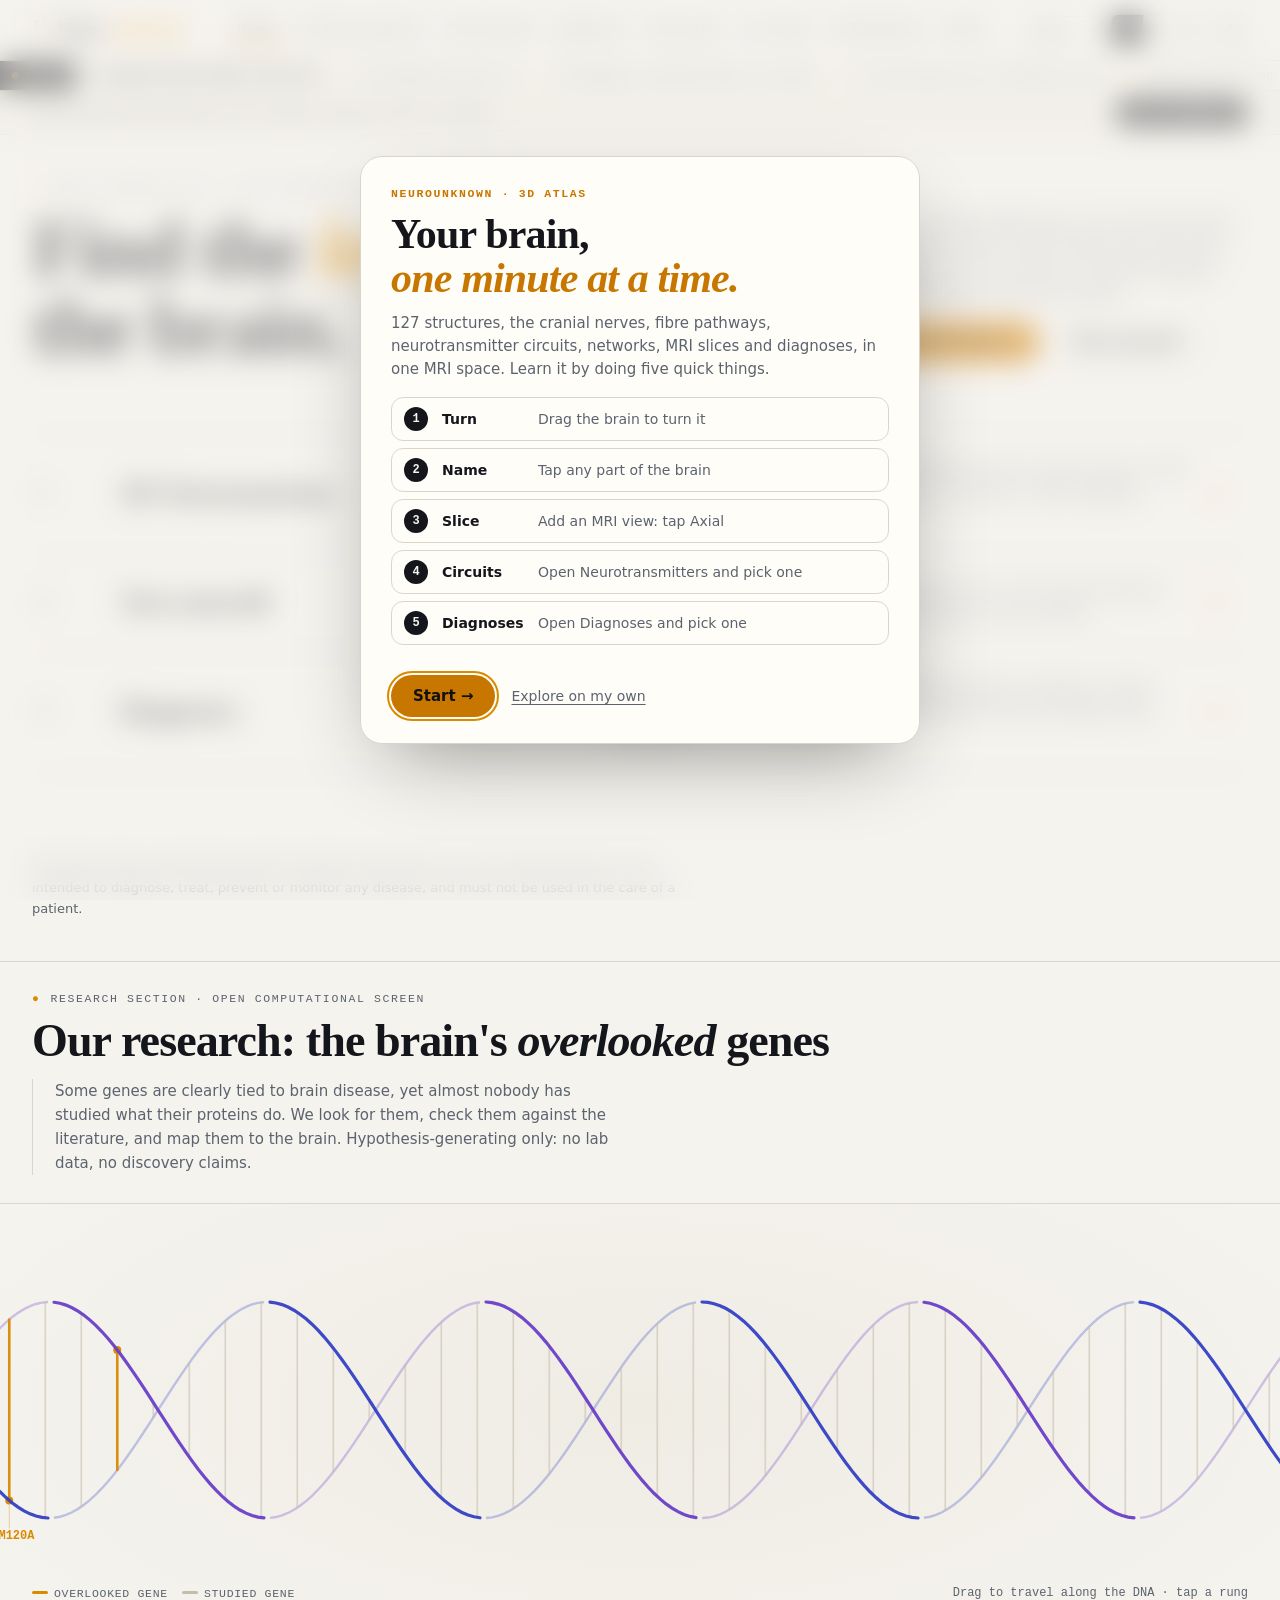
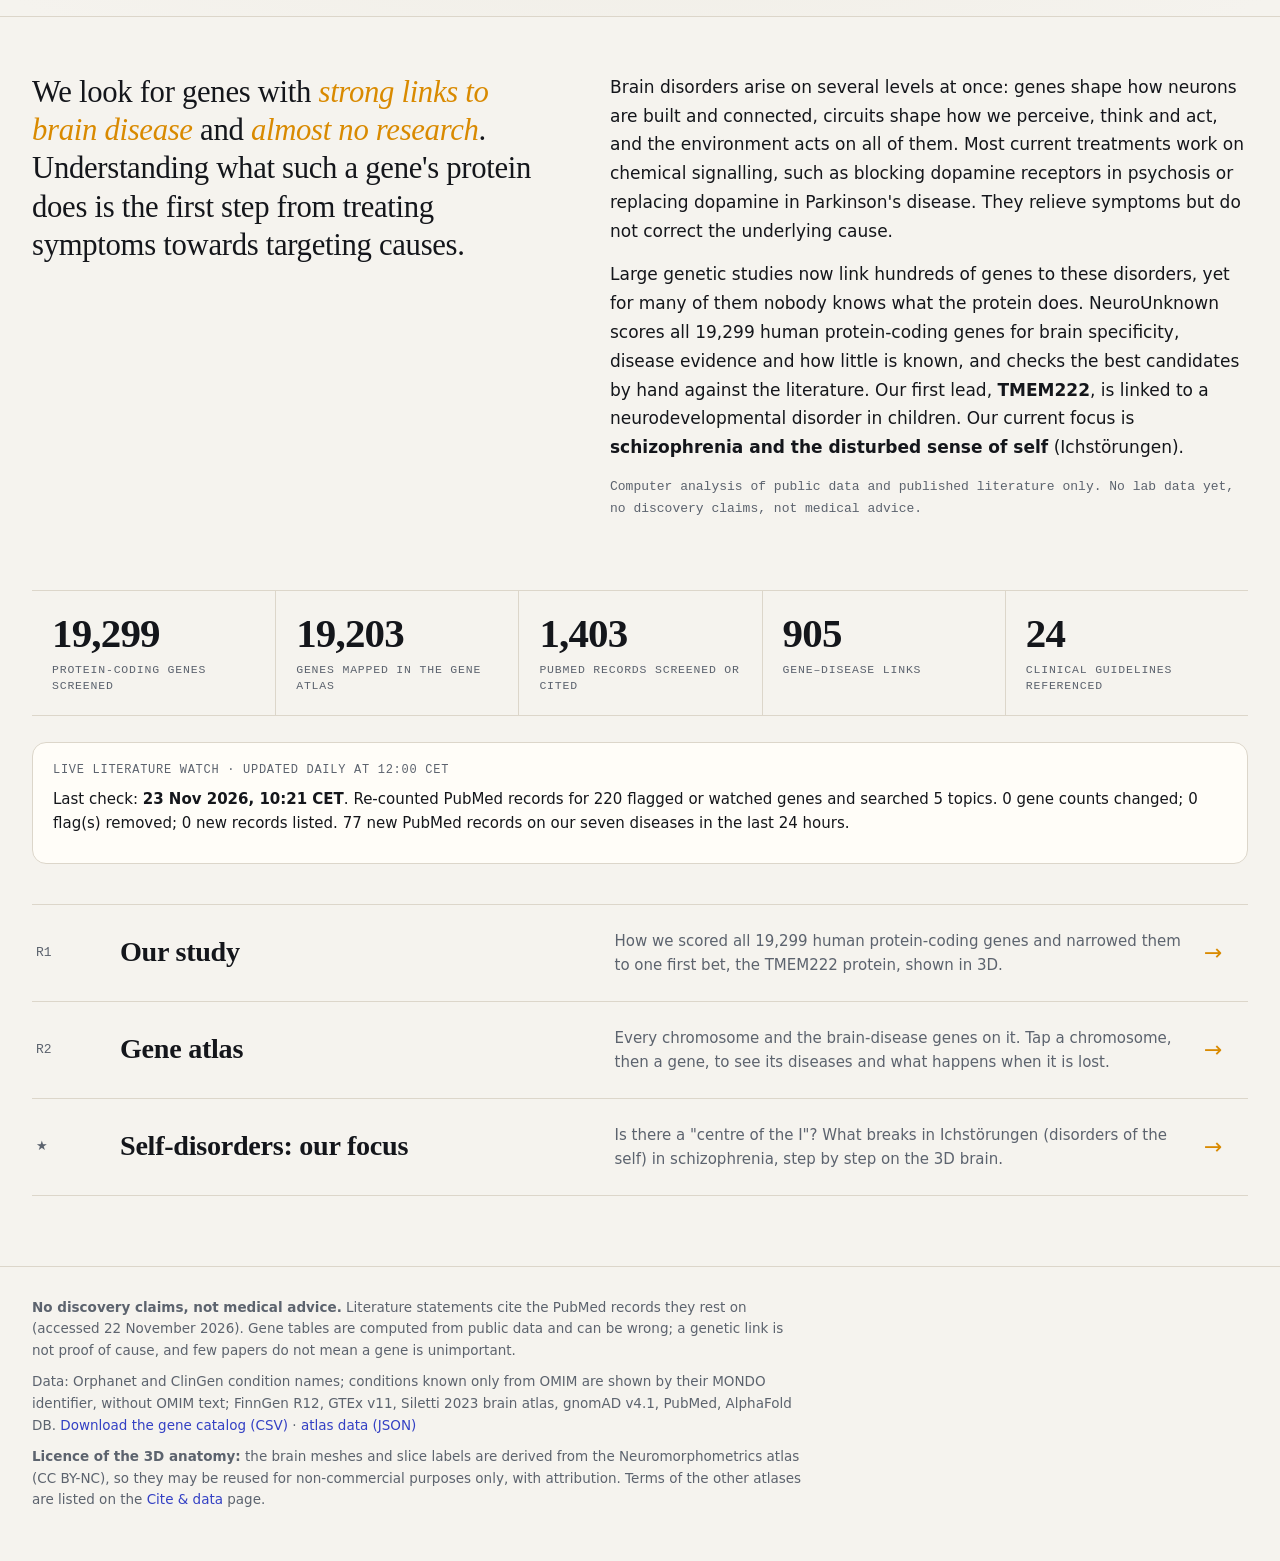
==== commit 94d615a6: "3D view: Spine button beside Arteries; Clear selection button inside the view (works in full screen)" ====
--- a/index.html
+++ b/index.html
@@ -2,7 +2,7 @@
 <html lang="en" data-page-lang="en">
 <head>
 <meta charset="utf-8">
-<meta http-equiv="Content-Security-Policy" content="default-src 'self'; script-src 'self' 'sha256-4otKpZKk/SF9NEXvYis4GBYXSrxqgvIPtbQQ/3rltJ8=' 'sha256-7PnjrRWuYQiF4g9ni999CuoT4I1fvy2MnAIzaz9/LTA=' 'sha256-BgqtUVYlsv3SuogVjnjbm+WbbPk60EkD3qhUKVaZ6Lk=' 'sha256-ncgtooppzI/LR7jwjIsdbW2pnDPwsumB0RebNmvJ0pU=' 'sha256-tNBlGdMGtdSvmcc21R+SmPxsry7nMrbWhYrhNrA90ww='; style-src 'self' 'unsafe-inline' https://fonts.googleapis.com; font-src 'self' https://fonts.gstatic.com data:; img-src 'self' data: blob:; connect-src 'self'; object-src 'none'; base-uri 'self'; form-action 'none'; worker-src 'self' blob:">
+<meta http-equiv="Content-Security-Policy" content="default-src 'self'; script-src 'self' 'sha256-4otKpZKk/SF9NEXvYis4GBYXSrxqgvIPtbQQ/3rltJ8=' 'sha256-7PnjrRWuYQiF4g9ni999CuoT4I1fvy2MnAIzaz9/LTA=' 'sha256-BgqtUVYlsv3SuogVjnjbm+WbbPk60EkD3qhUKVaZ6Lk=' 'sha256-KIp8FzwtmFwJ6dNLpADlLJFiFodIHSQ/aX8gluHdi6s=' 'sha256-ncgtooppzI/LR7jwjIsdbW2pnDPwsumB0RebNmvJ0pU='; style-src 'self' 'unsafe-inline' https://fonts.googleapis.com; font-src 'self' https://fonts.gstatic.com data:; img-src 'self' data: blob:; connect-src 'self'; object-src 'none'; base-uri 'self'; form-action 'none'; worker-src 'self' blob:">
 <meta name="viewport" content="width=device-width, initial-scale=1, viewport-fit=cover">
 <title>NeuroUnknown — learn the brain in 3D, from symptom to lesion</title>
 <meta name="description" content="A free, open 3D brain atlas for medical students and trainees: 127 structures, arteries and cranial nerves in one MRI space, MRI slices, diagnoses and exam-style questions. Educational only, not medical advice. With a separate open research screen for overlooked brain-disease genes.. No discovery claims.">
@@ -268,6 +268,8 @@
 .b3ctl{position:absolute;left:12px;right:12px;bottom:12px;display:flex;gap:6px;flex-wrap:wrap;justify-content:space-between;pointer-events:none;z-index:2}
 .b3ctl .grp{display:flex;gap:4px;flex-wrap:wrap;pointer-events:auto}
 .b3ctl.b3nv{top:12px;bottom:auto;justify-content:flex-start}
+.b3ctl.b3nv .desel button{color:#b3262e;font-weight:600}
+.b3ctl .grp[hidden]{display:none!important}
 .b3ctl button{border:1px solid var(--line);background:var(--hdr-bg);color:var(--ink);border-radius:999px;padding:7px 11px;font:600 12px/1 var(--sans);cursor:pointer;-webkit-backdrop-filter:blur(6px);backdrop-filter:blur(6px)}
 .b3ctl button[aria-pressed="true"]{background:var(--ink);color:var(--bg);border-color:var(--ink)}
 .b3credit{font:500 10.5px/1.5 var(--mono);color:var(--faint);margin-top:8px}
@@ -836,7 +838,7 @@
      <div class="lypop" id="lyPanel" hidden><div class="p3head"><span class="mono">Layers</span></div>
       <div class="lyrow"><button type="button" class="chip" data-ly="cortex" aria-pressed="true">Cortex</button><button type="button" class="chip" data-ly="deep" aria-pressed="true">Deep structures</button><button type="button" class="chip" data-ly="brainstem" aria-pressed="true">Brainstem</button><button type="button" class="chip" data-ly="cerebellum" aria-pressed="true">Cerebellum</button><button type="button" class="chip" data-ly="tracts" aria-pressed="false">Fibre tracts</button><button type="button" class="chip" data-ly="ventricles" aria-pressed="false">Ventricles</button><button type="button" class="chip" data-ly="arteries" aria-pressed="false">Arteries</button><button type="button" class="chip" data-ly="spine" aria-pressed="false">Spine</button><button type="button" class="chip" data-ly="bones" aria-pressed="true">Vertebrae</button></div>
       <p class="lynote">Fibre tracts are drawn as smooth fibre lines inside the atlas tract shapes, coloured by direction (red left-right, green front-back, blue up-down). Illustrative, not tractography.</p></div>
-     <div class="b3ctl b3nv" role="group" aria-label="Cranial nerves and arteries"><div class="grp"><button type="button" data-nv="show" aria-pressed="true">Nerves</button><button type="button" data-nv="hide" aria-pressed="false">No nerves</button><button type="button" data-nv="iso" aria-pressed="false">Nerves + brainstem</button></div><div class="grp"><button type="button" id="aArt" aria-pressed="false">Arteries</button></div></div>
+     <div class="b3ctl b3nv" role="group" aria-label="Cranial nerves and arteries"><div class="grp"><button type="button" data-nv="show" aria-pressed="true">Nerves</button><button type="button" data-nv="hide" aria-pressed="false">No nerves</button><button type="button" data-nv="iso" aria-pressed="false">Nerves + brainstem</button></div><div class="grp"><button type="button" id="aArt" aria-pressed="false">Arteries</button><button type="button" id="aSpine" aria-pressed="false">Spine</button></div><div class="grp desel" id="aDeselG" hidden><button type="button" id="aDesel" aria-label="Clear selection">&#10005; Clear selection</button></div></div>
     </div>
      <div class="vslices k0" id="vSlices"><div class="pane slpane" data-tv="ax" hidden><canvas tabindex="0" aria-label="Axial MRI slice: click to move the crosshair and name the structure; arrow keys or scroll move through slices"></canvas><span class="ori o1">A</span><span class="ori o2">P</span><span class="ori o3">L</span><span class="ori o4">R</span><div class="b3tip"></div><button type="button" class="fsbtn" aria-pressed="false" aria-label="Full screen" title="Full screen (Esc to leave)"><svg viewBox="0 0 24 24" aria-hidden="true"><path d="M4 9V4h5M15 4h5v5M20 15v5h-5M9 20H4v-5"/></svg><span>Full screen</span></button><div class="slcap"><b>Axial</b><span class="cc"></span><span class="cn"></span></div></div><div class="pane slpane" data-tv="co" hidden><canvas tabindex="0" aria-label="Coronal MRI slice: click to move the crosshair and name the structure; arrow keys or scroll move through slices"></canvas><span class="ori o1">S</span><span class="ori o2">I</span><span class="ori o3">L</span><span class="ori o4">R</span><div class="b3tip"></div><button type="button" class="fsbtn" aria-pressed="false" aria-label="Full screen" title="Full screen (Esc to leave)"><svg viewBox="0 0 24 24" aria-hidden="true"><path d="M4 9V4h5M15 4h5v5M20 15v5h-5M9 20H4v-5"/></svg><span>Full screen</span></button><div class="slcap"><b>Coronal</b><span class="cc"></span><span class="cn"></span></div></div><div class="pane slpane" data-tv="sa" hidden><canvas tabindex="0" aria-label="Sagittal MRI slice: click to move the crosshair and name the structure; arrow keys or scroll move through slices"></canvas><span class="ori o1">S</span><span class="ori o2">I</span><span class="ori o3">A</span><span class="ori o4">P</span><div class="b3tip"></div><button type="button" class="fsbtn" aria-pressed="false" aria-label="Full screen" title="Full screen (Esc to leave)"><svg viewBox="0 0 24 24" aria-hidden="true"><path d="M4 9V4h5M15 4h5v5M20 15v5h-5M9 20H4v-5"/></svg><span>Full screen</span></button><div class="slcap"><b>Sagittal</b><span class="cc"></span><span class="cn"></span></div></div><div class="pane slctl2" id="slCtl" hidden><div class="mono ctlh">MRI controls</div><div class="crow" data-cr="ax" hidden><span class="cl">Axial</span><button type="button" data-step="ax:-1" aria-label="Previous axial slice">&minus;</button><input type="range" data-sr="ax" min="0" max="100" value="50" aria-label="Axial slice position"><button type="button" data-step="ax:1" aria-label="Next axial slice">+</button><span class="cv" data-cv="ax"></span><button type="button" class="cf" data-plf="ax" aria-pressed="false" title="Cut away the other side of the 3D brain">Flip</button></div><div class="crow" data-cr="co" hidden><span class="cl">Coronal</span><button type="button" data-step="co:-1" aria-label="Previous coronal slice">&minus;</button><input type="range" data-sr="co" min="0" max="100" value="50" aria-label="Coronal slice position"><button type="button" data-step="co:1" aria-label="Next coronal slice">+</button><span class="cv" data-cv="co"></span><button type="button" class="cf" data-plf="co" aria-pressed="false" title="Cut away the other side of the 3D brain">Flip</button></div><div class="crow" data-cr="sa" hidden><span class="cl">Sagittal</span><button type="button" data-step="sa:-1" aria-label="Previous sagittal slice">&minus;</button><input type="range" data-sr="sa" min="0" max="100" value="50" aria-label="Sagittal slice position"><button type="button" data-step="sa:1" aria-label="Next sagittal slice">+</button><span class="cv" data-cv="sa"></span><button type="button" class="cf" data-plf="sa" aria-pressed="false" title="Cut away the other side of the 3D brain">Flip</button></div><label class="cchk" id="c3dl"><input type="checkbox" id="p3show" checked> Show the cut through the 3D model</label><label class="cchk" id="ccutl"><input type="checkbox" id="p3cut" checked> Cut the 3D brain at the slices</label><div class="cfoot"><span class="mono" id="slInfo"></span><button type="button" class="chip" id="slCenter">Centre on selection</button></div></div></div>
     </div>
@@ -1439,7 +1441,8 @@
 var LOBES=[['frontal','Frontal lobe'],['parietal','Parietal lobe'],['temporal','Temporal lobe'],['occipital','Occipital lobe'],['limbic','Limbic cortex'],['insula','Insula'],['basal ganglia','Basal ganglia and dopamine nuclei'],['subcortical','Deep structures (thalamus, hypothalamus, hippocampus, amygdala)'],['brainstem','Brainstem and cranial nerve nuclei'],['cranial nerves','Cranial nerves (schematic courses, 3D only)'],['arteries','Arteries (teaching model, 3D only)'],['spinal cord','Spinal cord (teaching model, 3D only)'],['spinal nerves','Spinal nerves and roots (teaching model, 3D only)'],['plexuses','Nerve plexuses (teaching model, 3D only)'],['spinal arteries','Arteries of the spinal cord and arm (teaching model, 3D only)'],['vertebral column','Vertebral column, ribs and clavicles (teaching model, 3D only)'],['cerebellum','Cerebellum'],['white matter','White matter and fibre tracts'],['ventricles','Ventricles (fluid spaces)']];
 var MPAL=['#e11d48','#2563eb','#16a34a','#d97706','#7c3aed','#0891b2','#db2777','#65a30d','#ea580c','#4f46e5'];
 function shadeC(c,i){ var x=hex(c), m=[0,.38,-.28,.62,-.45,.2][i%6]; return '#'+x.map(function(v){ var w=m>=0?v+(255-v)*m:v*(1+m); return ('0'+Math.round(w).toString(16)).slice(-2); }).join(''); }
-function atlasApply(){ var f={}, main=null;
+function updDesel(){ var g=document.getElementById('aDeselG'); if(g) g.hidden=!(at.sel.length||at.sys||at.dz||at.nt||at.net||(at.mode==='func'&&at.fn)); }
+function atlasApply(){ var f={}, main=null; updDesel();
  if(at.mode==='func'&&at.fn){ Object.keys(A.structures).forEach(function(k){ var st=A.structures[k]; if(at.fn==='all'||st.fn===at.fn){ if(at.fn==='all'&&(st.lobe==='white matter'||st.lobe==='ventricles')) return; f[k]=FNC[st.fn]; } }); }
  else if(at.mode==='system'&&at.sys){ SYS[at.sys].s.forEach(function(s,i){ f[s+(SYS[at.sys].left&&!at.both?'@L':'')]=shadeC(SYS[at.sys].c,i); }); }
  else if(at.mode==='disease'&&at.dz){ (DZ[at.dz].structs||[]).forEach(function(x,i){ f[x.s]=shadeC(DZ[at.dz].color,i); }); }
@@ -1473,7 +1476,7 @@
  if(phone()) ri.scrollIntoView({behavior:RM?'auto':'smooth',block:'nearest'}); }
 function atlasPick(id,inGroup){ if(!A.structures[id]){ if(A.regions[id]){ atlasRegions([id]); } return; } tEmit('pick');
  if(at.mode==='struct'||!inGroup){ if(at.mode!=='struct'&&!inGroup&&!(at.focus[id])){ setMode('struct'); } }
- if(A.structures[id].spine&&!at.layers.spine){ at.layers.spine=true; var sc=document.querySelector('[data-ly=spine]'); if(sc) sc.setAttribute('aria-pressed','true'); if(at.v&&at.v.b) at.v.b.setLayers(at.layers); }
+ if(A.structures[id].spine&&!at.layers.spine){ at.layers.spine=true; var sc=document.querySelector('[data-ly=spine]'); if(sc) sc.setAttribute('aria-pressed','true'); var sb=document.getElementById('aSpine'); if(sb) sb.setAttribute('aria-pressed','true'); if(at.v&&at.v.b) at.v.b.setLayers(at.layers); }
  if(at.multi){ var k=at.sel.indexOf(id); if(k>=0) at.sel.splice(k,1); else at.sel.push(id); } else at.sel=[id];
  atlasApply(); info(structHTML(id)); }
 var KINDN={pathway:'Anatomical pathway',circuit:'Textbook circuit',network:'Network defined from brain imaging',model:'Proposed functional model'};
@@ -1599,7 +1602,10 @@
 function atlasInit(){
  [].forEach.call(document.querySelectorAll('[data-amode]'),function(b){ b.addEventListener('click',function(){ setMode(b.dataset.amode); }); });
  document.getElementById('aMulti').addEventListener('click',function(){ at.multi=!at.multi; this.setAttribute('aria-pressed',at.multi); });
- document.getElementById('aClear').addEventListener('click',function(){ at.sel=[]; at.sys=null; at.dz=null; at.nt=null; at.net=null; atlasApply(); info(atlasIntro()); if(at.v&&at.v.b) at.v.b.assemble(); });
+ document.getElementById('aDesel').addEventListener('click',function(){ document.getElementById('aClear').click(); var c=document.querySelector('#atlas3d canvas'); if(c) try{ c.focus({preventScroll:true}); }catch(e){} });
+document.getElementById('aSpine').addEventListener('click',function(){ at.layers.spine=!at.layers.spine; this.setAttribute('aria-pressed',at.layers.spine);
+  var c=document.querySelector('[data-ly=spine]'); if(c) c.setAttribute('aria-pressed',at.layers.spine); if(at.v&&at.v.b) at.v.b.setLayers(at.layers); });
+document.getElementById('aClear').addEventListener('click',function(){ at.sel=[]; at.sys=null; at.dz=null; at.nt=null; at.net=null; atlasApply(); info(atlasIntro()); if(at.v&&at.v.b) at.v.b.assemble(); });
  info(atlasIntro()); pickerRender(); slInit();
  at.v=make3D('atlas3d','atlasMsg','atlasTip',function(id){ atlasPick(id,true); },'atlasFallback','medial'); at.v.onReady=function(){ if(at.v.b){ at.v.b.setNerves(at.nerves); at.v.b.setLayers(at.layers); } atlasApply();
   };
@@ -1614,6 +1620,7 @@
  stk(); window.addEventListener('resize',stk); if(window.ResizeObserver) new ResizeObserver(stk).observe(document.getElementById('atlas3d'));
  [].forEach.call(document.querySelectorAll('[data-ly]'),function(b){ b.addEventListener('click',function(){ var k=b.dataset.ly; at.layers[k]=!at.layers[k]; b.setAttribute('aria-pressed',at.layers[k]);
    if(k==='arteries') document.getElementById('aArt').setAttribute('aria-pressed',at.layers.arteries);
+   if(k==='spine') document.getElementById('aSpine').setAttribute('aria-pressed',at.layers.spine);
    if(k==='tracts'&&at.layers.tracts&&at.cortex===2){ at.cortex=1; document.getElementById('aCortex').textContent='Cortex: see-through'; if(at.v&&at.v.b) at.v.b.setCortex(1); }
    if(at.v&&at.v.b) at.v.b.setLayers(at.layers); }); });
  document.getElementById('aArt').addEventListener('click',function(){ at.layers.arteries=!at.layers.arteries; this.setAttribute('aria-pressed',at.layers.arteries);
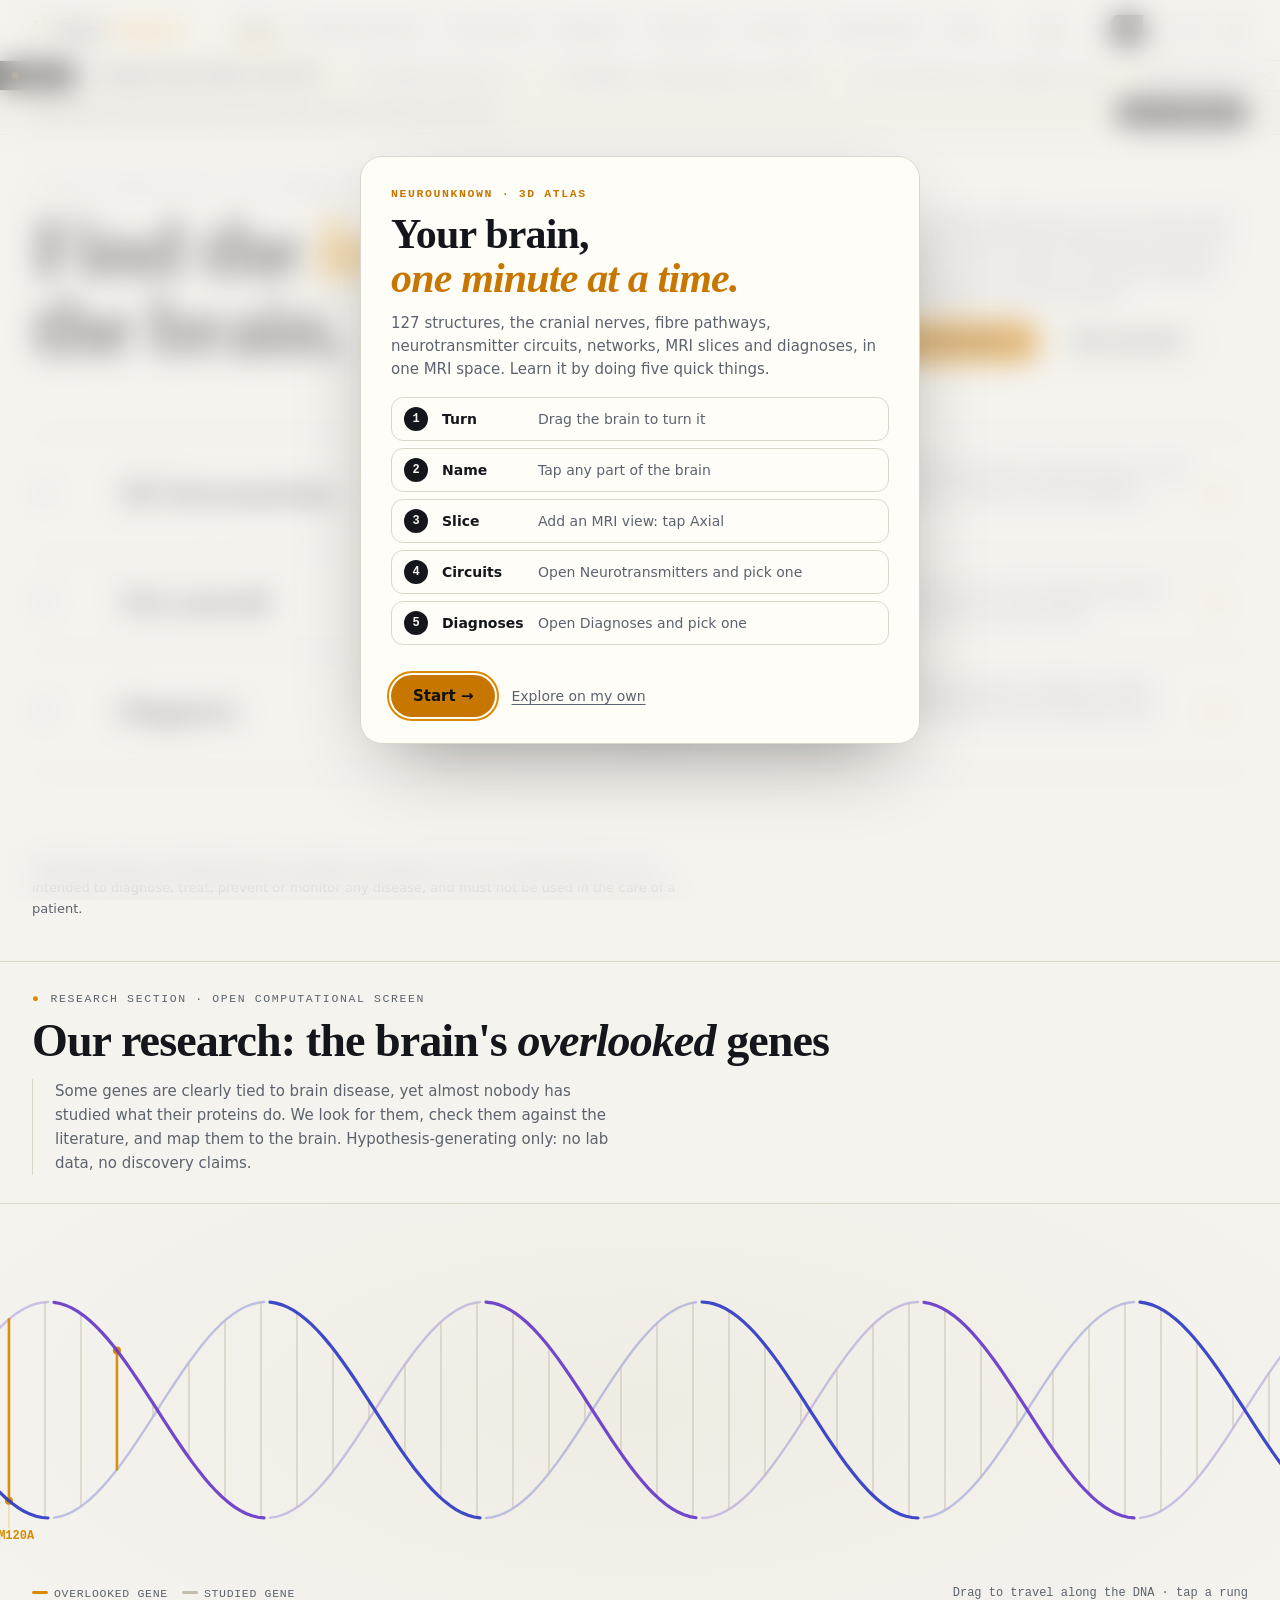
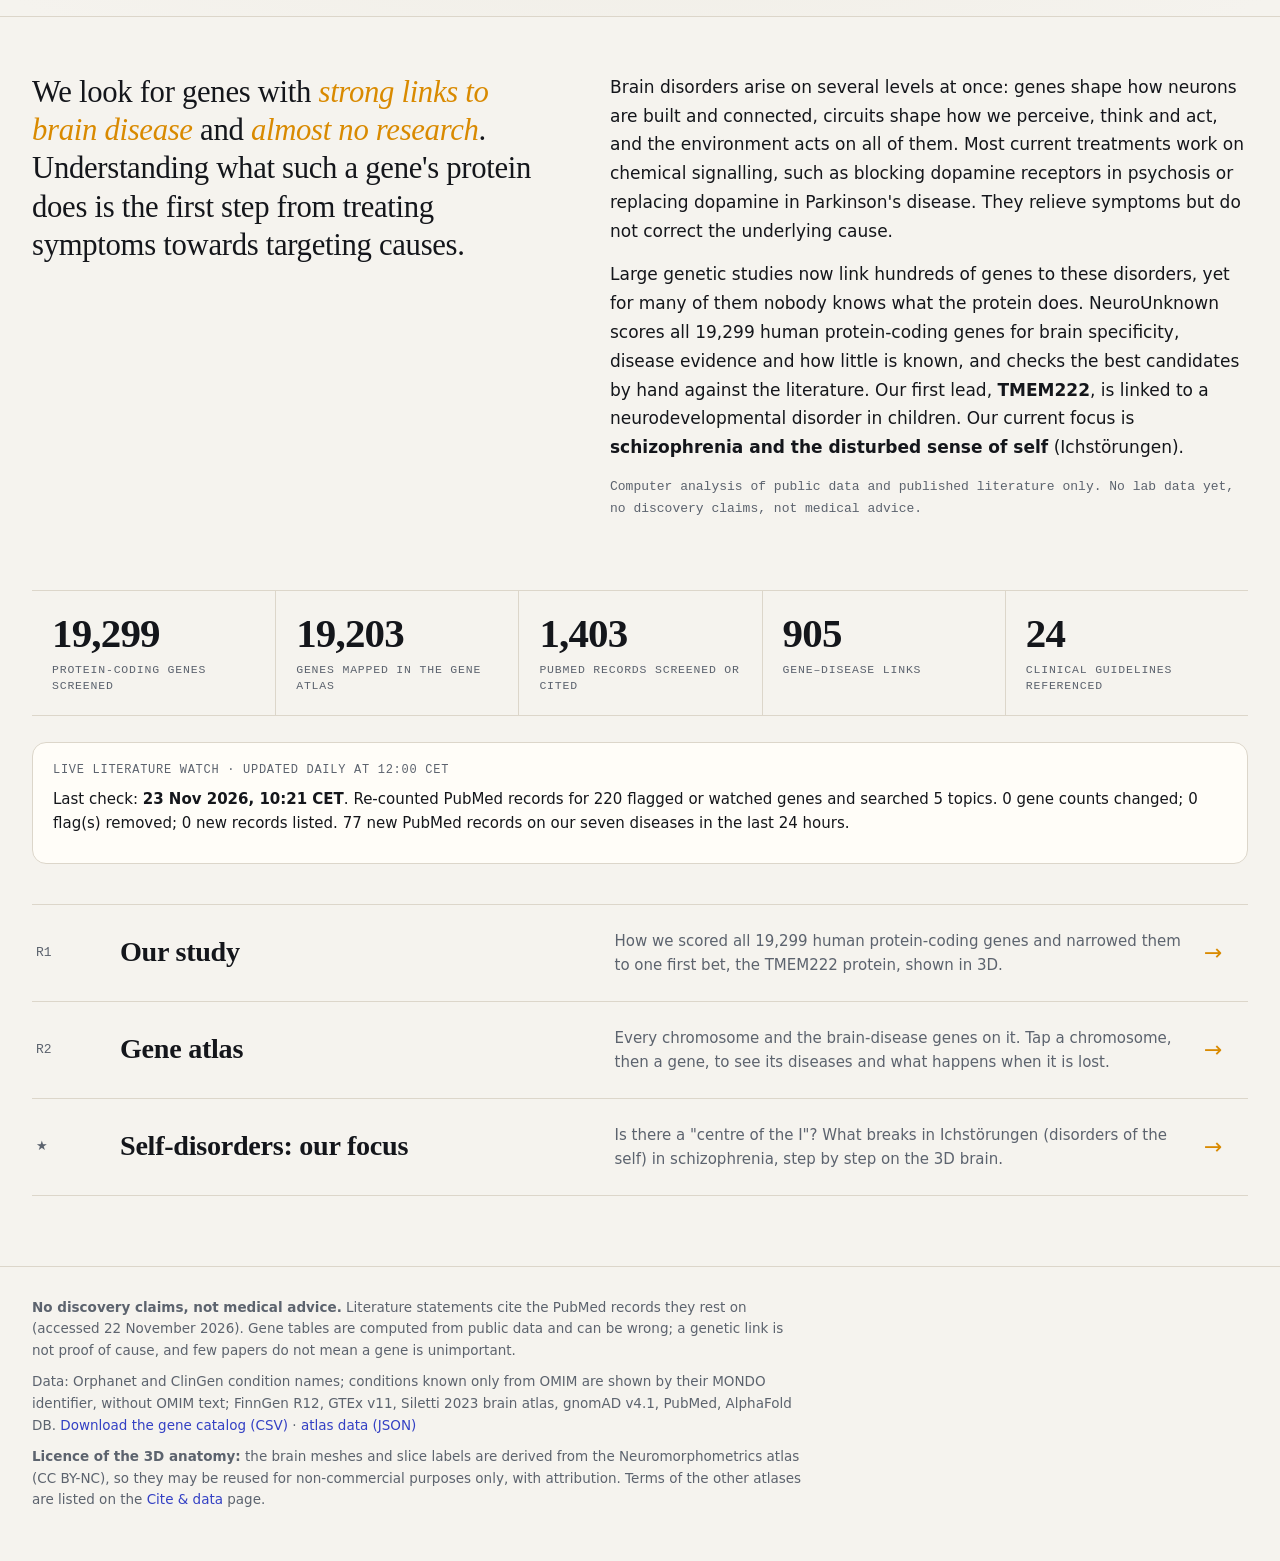
==== commit 6b1eb680: "v2.17: long pathways from brain to spinal cord with side-coloured fibres and crossing markers (corti" ====
--- a/index.html
+++ b/index.html
@@ -2,7 +2,7 @@
 <html lang="en" data-page-lang="en">
 <head>
 <meta charset="utf-8">
-<meta http-equiv="Content-Security-Policy" content="default-src 'self'; script-src 'self' 'sha256-4otKpZKk/SF9NEXvYis4GBYXSrxqgvIPtbQQ/3rltJ8=' 'sha256-7PnjrRWuYQiF4g9ni999CuoT4I1fvy2MnAIzaz9/LTA=' 'sha256-BgqtUVYlsv3SuogVjnjbm+WbbPk60EkD3qhUKVaZ6Lk=' 'sha256-KIp8FzwtmFwJ6dNLpADlLJFiFodIHSQ/aX8gluHdi6s=' 'sha256-ncgtooppzI/LR7jwjIsdbW2pnDPwsumB0RebNmvJ0pU='; style-src 'self' 'unsafe-inline' https://fonts.googleapis.com; font-src 'self' https://fonts.gstatic.com data:; img-src 'self' data: blob:; connect-src 'self'; object-src 'none'; base-uri 'self'; form-action 'none'; worker-src 'self' blob:">
+<meta http-equiv="Content-Security-Policy" content="default-src 'self'; script-src 'self' 'sha256-4otKpZKk/SF9NEXvYis4GBYXSrxqgvIPtbQQ/3rltJ8=' 'sha256-7PnjrRWuYQiF4g9ni999CuoT4I1fvy2MnAIzaz9/LTA=' 'sha256-BgqtUVYlsv3SuogVjnjbm+WbbPk60EkD3qhUKVaZ6Lk=' 'sha256-O7jLz3vlgym1K4yuSX6X1f1F/4JUDRYrd+khz00i16w=' 'sha256-ncgtooppzI/LR7jwjIsdbW2pnDPwsumB0RebNmvJ0pU='; style-src 'self' 'unsafe-inline' https://fonts.googleapis.com; font-src 'self' https://fonts.gstatic.com data:; img-src 'self' data: blob:; connect-src 'self'; object-src 'none'; base-uri 'self'; form-action 'none'; worker-src 'self' blob:">
 <meta name="viewport" content="width=device-width, initial-scale=1, viewport-fit=cover">
 <title>NeuroUnknown — learn the brain in 3D, from symptom to lesion</title>
 <meta name="description" content="A free, open 3D brain atlas for medical students and trainees: 127 structures, arteries and cranial nerves in one MRI space, MRI slices, diagnoses and exam-style questions. Educational only, not medical advice. With a separate open research screen for overlooked brain-disease genes.. No discovery claims.">
@@ -359,6 +359,8 @@
 .lynote{font-size:11.5px;color:var(--muted);margin:8px 0 0;line-height:1.4}
 #aLayers[aria-expanded=true]{background:var(--ink);color:var(--bg);border-color:var(--ink)}
 .b3lab{position:absolute;left:0;top:0;pointer-events:none;z-index:3;opacity:0;transition:opacity .25s ease}
+.b3pleg{position:absolute;left:10px;bottom:56px;z-index:3;display:none;gap:10px;flex-wrap:wrap;padding:6px 10px;border-radius:10px;background:color-mix(in srgb,var(--surface) 86%,transparent);border:1px solid var(--line);font:500 12px/1.3 var(--sans,system-ui);color:var(--ink);pointer-events:none}
+.b3pleg.on{display:flex}.b3pleg span{display:inline-flex;align-items:center;gap:5px}.b3pleg i{width:14px;height:4px;border-radius:2px;display:inline-block}.b3pleg i.x{width:10px;height:10px;border-radius:50%;background:radial-gradient(#fff,#fff8 45%,#fff0 70%);box-shadow:0 0 0 1px var(--line-strong)}
 .b3lab.on{opacity:1}
 .b3lab i{position:absolute;left:-4px;top:-4px;width:8px;height:8px;border-radius:50%;box-shadow:0 0 0 2px #fff,0 0 10px rgba(0,0,0,.35)}
 .b3lab span{position:absolute;left:0;top:-34px;width:1px;height:30px;background:var(--ink);opacity:.45}
@@ -994,7 +996,7 @@
  <a href="#/screen" data-tab="screen"><svg viewBox="0 0 24 24" fill="none" stroke="currentColor" stroke-width="1.7"><path d="M4 5h16l-6 7v6l-4 2v-8z"/></svg>Our study</a>
 </nav>
 
-<script id="appdata" type="application/json">{"atlas": {"meta": {"built": "2026-11-22", "pubmed_accessed": "2026-11-22", "stats": {"unique_records": 1403, "library_links": 1202, "atlas_refs": 109, "review_identified": 253, "genes_counted": 19299, "guideline_docs": 24}, "note": "Computational and literature summary only. No discovery claims; not medical advice.", "overlooked_rule": "Flagged: independent statistical genetic evidence (exome-wide or FDR rare-variant association, or a structural variant) and at most 60 PubMed title/abstract records for the official symbol, symbol not ambiguous. Since version 2.1 a database link alone (OMIM, Orphanet, ClinGen) cannot set the flag; such genes are marked 'few papers, database link only' until checked by hand. Counts use the official symbol; an alias-aware count (former names and aliases, may include homonyms) is added by the daily job. A flag is a starting point, not a finding."}, "regions": {"mpfc": {"name": "Medial prefrontal cortex", "view": "medial", "group": "self", "does": "Front, inner surface of the frontal lobe. Involved in thinking about oneself, other people and decisions.", "self": "Part of the cortical midline structures that light up whenever people judge things in relation to themselves. A meta-analysis splits it into a ventral part (tagging information as 'about me') and a dorsal part (evaluating it).", "diseases": ["scz", "mdd"], "pmids": ["16466680", "20015455"], "structs": ["mpfc", "vmpfc", "sca"]}, "acc": {"name": "Anterior cingulate cortex", "view": "medial", "group": "self", "does": "A belt of cortex above the corpus callosum that monitors conflict and errors and links emotion to action.", "self": "In a small PET study, people with schizophrenia who felt their movements were controlled from outside showed over-activity here and in parietal cortex; it settled as the symptom improved.", "diseases": ["scz", "mdd"], "pmids": ["9397017"], "structs": ["acc", "mcc"]}, "pcc": {"name": "Posterior cingulate & precuneus", "view": "medial", "group": "self", "does": "Inner back surface of the brain; a hub of the brain's resting 'default mode' network.", "self": "The posterior part of the cortical midline structures, active during self-related processing across tasks.", "diseases": ["scz", "ad"], "pmids": ["16466680"], "structs": ["pcc", "precuneus"]}, "thal": {"name": "Thalamus", "view": "medial", "group": "relay", "does": "Central relay that passes sensory and motor signals to the cortex.", "self": "Cortical midline structures are densely linked with subcortical midline regions; the meta-analysis argues for one cortical-subcortical midline system for the self.", "diseases": ["scz"], "pmids": ["16466680"], "structs": ["thalamus"]}, "hippo": {"name": "Hippocampus & entorhinal cortex", "view": "medial", "group": "memory", "does": "Inner temporal lobe; essential for forming new memories.", "self": "Not covered by the self-processing sources reviewed here.", "diseases": ["ad"], "pmids": [], "textbook": true, "structs": ["hippocampus", "entorhinal", "parahippocampal"]}, "sn": {"name": "Substantia nigra & striatum", "view": "medial", "group": "movement", "does": "Dopamine-making neurons in the midbrain (substantia nigra) that signal to the striatum to start and smooth movement.", "self": "Not covered by the self-processing sources reviewed here. Dopamine's role in the comparator model of delusions of control is named as an open question.", "diseases": ["pd", "scz"], "pmids": ["21802318"], "textbook": true, "structs": ["sn", "caudate", "putamen", "accumbens"]}, "cereb": {"name": "Cerebellum", "view": "medial", "group": "movement", "does": "Back of the brain under the cortex; fine-tunes movement by predicting its outcome.", "self": "Not covered by the self-processing sources reviewed here.", "diseases": [], "pmids": [], "textbook": true, "structs": ["cerebellum", "vermis"]}, "brainstem": {"name": "Brainstem", "view": "medial", "group": "relay", "does": "Connects brain and spinal cord; controls breathing, eye movements and arousal.", "self": "An eye-movement pathway from the brainstem to the frontal cortex is the best-worked-out example of a corollary discharge, the brain's internal copy of its own movement commands; this signal appears disrupted in schizophrenia.", "diseases": ["scz", "als"], "pmids": ["31351985", "31105039"], "structs": ["midbrain", "pons", "medulla"]}, "pfc": {"name": "Lateral prefrontal cortex", "view": "lateral", "group": "self", "does": "Outer front of the brain; planning, working memory and control of attention.", "self": "Rare damaging variants in schizophrenia are most enriched in genes specific to frontal cortex (SCHEMA). Frontal brain stimulation improved action-outcome monitoring in a schizophrenia study.", "diseases": ["scz", "bd", "mdd"], "pmids": ["35396579", "33543133"], "structs": ["frontal_pole", "sfg", "mfg", "broca"]}, "motor": {"name": "Motor & premotor cortex", "view": "lateral", "group": "movement", "does": "Strip in front of the central sulcus that plans and sends movement commands.", "self": "Every movement command is sent out with a copy (corollary discharge) that lets the brain predict what it will feel. If the prediction fails, one's own actions can feel caused by someone else: the comparator model of delusions of control.", "diseases": ["als", "scz"], "pmids": ["21802318", "31262709"], "structs": ["precentral", "sma"]}, "parietal": {"name": "Inferior parietal cortex / temporo-parietal junction", "view": "lateral", "group": "self", "does": "Outer back-middle of the brain; combines body position, attention and the sense of who caused an action.", "self": "In patients with passivity experiences (feeling controlled from outside), this area was over-active during voluntary movement and calmed as symptoms improved (small PET study, 7 patients). Parietal cortex is a recurring candidate in self-monitoring models.", "diseases": ["scz"], "pmids": ["9397017", "15329301"], "structs": ["smg", "angular"]}, "auditory": {"name": "Auditory cortex (temporal lobe)", "view": "lateral", "group": "sensory", "does": "Upper temporal lobe; processes sound and speech.", "self": "Before we speak, motor areas warn the auditory cortex to expect our own voice. Failure of this warning is a leading explanation for why inner speech can be heard as an outside voice.", "diseases": ["scz"], "pmids": ["16137779"], "structs": ["heschl", "planum_temporale", "stg"]}, "insula": {"name": "Insula", "view": "lateral", "group": "self", "does": "Cortex folded deep inside the lateral sulcus; senses the body's inner state.", "self": "Not covered by the self-processing sources reviewed here, although it is often discussed in bodily-self research.", "diseases": [], "pmids": [], "textbook": true, "structs": ["insula_ant", "insula_post"]}}, "self_story": [{"h": "What are Ichstörungen?", "t": "Self-disorders (from the German Ichstörungen) are changes in the first-person sense of being oneself: thoughts that feel inserted, actions that feel controlled from outside, a self that feels thin or unreal. They have long been tied to schizophrenia, especially early on.", "pmids": ["26385763", "14609238"]}, {"h": "How strong is the evidence that they mark schizophrenia?", "t": "Across 25 studies (690 patients), people with schizophrenia showed clear disturbances of the minimal self (overall effect size 0.51; sense of agency 0.49). An updated 2026 meta-analysis of 38 studies found self-disorder scores highest in the schizophrenia spectrum, intermediate in people at clinical high risk, and lower in other mental disorders. Body ownership, by contrast, was not impaired in a dedicated experiment plus meta-analysis. Agency findings also depend on the task: some studies show too little self-attribution, others too much.", "pmids": ["24055201", "42108700", "29036731", "38925210"]}, {"h": "Is there a 'centre of the I' in the brain?", "t": "No single centre has been found. Two systems keep coming up. (1) Cortical midline structures (medial prefrontal, anterior and posterior cingulate, precuneus) are active whenever we process information about ourselves. (2) A prediction system: each action is sent out with an internal copy (corollary discharge) so the brain can recognise the result as self-made. When this fails, one's own thoughts, speech or movements can feel foreign. Taking a first-person perspective engages medial prefrontal, medial parietal and lateral temporoparietal cortex.", "pmids": ["16466680", "20015455", "21802318", "31262709", "12517357"]}, {"h": "What brain lesions teach us", "t": "Patients whose own hand acts against their will (alien limb, 50 lesion cases) had lesions in many places, but all fell within one network connected to the precuneus; lesions removing the will to act (akinetic mutism, 28 cases) mapped to a network connected to the anterior cingulate. A 2026 case analysis with systematic review of post-stroke alien hand found that the sense of agency was always disrupted, while the sense of owning the limb was lost mainly with parietal lesions.", "pmids": ["30275309", "41045212"]}, {"h": "Which areas look different in people with these experiences?", "t": "Evidence is small but specific. In a PET study, patients who felt their movements were controlled from outside over-activated parietal and cingulate cortex, and this reversed as the symptom faded. Corollary discharge deficits have been measured in speech-to-hearing and eye-movement pathways.", "pmids": ["9397017", "16137779", "31105039"]}, {"h": "Which genes and proteins are involved?", "t": "No gene has been linked specifically to self-disorders: we found no study tying a risk gene to these experiences. The closest genetic bridge: people with a 22q11.2 deletion, a high-risk genetic form of schizophrenia, showed clear deficits in monitoring their own actions and over-attributed actions to themselves in virtual-reality tests, before any psychosis. This links a risk deletion to a sense-of-agency measure, not to a single gene. What is known is for schizophrenia as a whole: 287 common-variant loci concentrated in neuron-expressed genes, 10 genes with rare damaging variants of large effect (including the glutamate receptors GRIN2A and GRIA3), enrichment in frontal-cortex-specific genes, and complement C4A, which tags synapses for removal. Linking these genes to the self-network regions is an open analysis, listed as a NeuroUnknown next step.", "pmids": ["34935960", "35396580", "35396579", "26814963"]}, {"h": "Do current treatments target the cause?", "t": "No. All long-established antipsychotics block dopamine D2 receptors; they reduce psychosis but do not repair the underlying biology. Across 50 studies, about 1 in 7 people with schizophrenia (median 13.5%) met recovery criteria combining clinical and social improvement lasting at least 2 years, and this proportion has not risen over decades. This describes outcomes overall, not the effect of one drug. The first approved drug without direct D2 blockade, xanomeline-trospium (a muscarinic M1/M4 agonist), reduced symptoms in phase 3, but it also treats symptoms. A glycine-transporter drug for the glutamate hypothesis (iclepertin) failed to improve cognition in three phase 3 trials.", "pmids": ["23172003", "38104575", "40145363", "41233083"]}, {"h": "So is schizophrenia curable?", "t": "Not today. Many people improve and some recover, but no treatment removes the cause, because the cause is spread over hundreds of genes and developmental factors. Neurology shows what a cure-like treatment can look like when one gene is the cause: in spinal muscular atrophy, an RNA drug that corrects the faulty gene's product let 51% of treated infants reach motor milestones versus 0% without it. Schizophrenia has no single causal gene of that kind, but rare large-effect genes such as GRIN2A are the closest starting points.", "pmids": ["23172003", "29091570", "35396579"]}, {"h": "An experimental lead on the self itself", "t": "A small study found that frontal transcranial direct current stimulation improved action-outcome monitoring in schizophrenia spectrum disorder, the process thought to fail in passivity experiences. This is a proof of concept, not a treatment.", "pmids": ["33543133"]}], "diseases": [{"id": "scz", "cat": "psych", "name": "Schizophrenia & psychosis", "short": "Schizophrenia", "color": "#7c3aed", "regions": ["mpfc", "acc", "pcc", "parietal", "auditory", "pfc", "thal", "brainstem"], "intro": "Schizophrenia is a disorder in which perception, thinking and the sense of being oneself can change, usually beginning in late adolescence or early adulthood. It is highly heritable, but the risk is spread over hundreds of genetic variants that mostly act in neurons and synapses, together with environmental factors. Psychotic symptoms such as hallucinations and delusions are linked to disturbed signalling in dopamine and glutamate circuits; current medicines act on these signals rather than on the underlying causes.", "intro_pmids": ["35396580", "35396579", "29352556", "23172003"], "causes": [["Heritability is estimated at 60-80%; 287 common-variant loci act mainly through genes expressed in excitatory and inhibitory neurons.", ["35396580"]], ["Rare damaging variants in 10 genes raise risk 3- to 50-fold, including the glutamate receptor subunits GRIN2A and GRIA3.", ["35396579"]], ["A 2026 preprint (not yet peer reviewed) of 87,959 cases reports 16 exome-wide genes, including XPO7, SCAF1, FYN and SCN2A.", ["42818077"]], ["Higher C4A complement activity raises risk; in mice C4 drives removal of synapses during development.", ["26814963"]], ["Of 170 environmental and developmental factors studied in 683 studies, only the ultra-high-risk clinical state and Black-Caribbean ethnicity in England had convincing evidence; urbanicity, migration, childhood trauma and childhood social withdrawal had weaker (suggestive) evidence.", ["29352556"]]], "related": [["Bipolar disorder", "shares the rare-variant risk gene AKAP11", ["35410376"]], ["Autism and developmental disorders", "share part of the rare-variant risk", ["35396579"]], ["Autoimmune (e.g. anti-NMDA-receptor) encephalitis", "can present with psychosis and is an important differential diagnosis", ["42786262"]]], "guidelines": [["American Psychiatric Association practice guideline (2020)", "US", ["32867516"]], ["WFSBP guideline: acute treatment and treatment resistance (2012)", "International / Europe-led", ["22834451"]]], "treat": [["Antipsychotic medication", "Symptom control", "Dopamine D2 receptors (blockade or partial agonism)", "Reduces psychosis; median strict recovery only 13.5% across 50 studies.", ["22834451", "23172003"]], ["Clozapine", "Symptom control", "Multiple receptors (dopamine, serotonin and others)", "The standard option when two other antipsychotics have failed (treatment resistance).", ["22834451", "37526675"]], ["Xanomeline-trospium", "Symptom control, new mechanism", "Muscarinic M1/M4 receptors (no D2 blockade)", "First approved drug without direct D2 blockade; PANSS -9.6 vs placebo at 5 weeks.", ["38104575", "40145363"]], ["Ulotaront", "Experimental", "TAAR1 (trace amine-associated receptor 1)", "Small effect in a dose-response meta-analysis of 3 trials (SMD -0.23).", ["40795331"]], ["Iclepertin", "Failed", "Glycine transporter 1 (glutamate / NMDA signalling)", "No improvement in cognition in three phase 3 trials.", ["41233083"]]], "cure": "Not curable today. Treatments manage symptoms; about 1 in 7 people meet recovery criteria across studies (clinical and social improvement lasting at least 2 years).", "cure_pmids": ["23172003"], "genes": [{"g": "FAM120A", "name": "family with sequence similarity 120 member A", "ev": ["Rare-variant FDR<5% (SCHEMA)"], "note": "Singh 2022, PMID 35396579", "w": 0.8, "pm": 29, "amb": false, "N": 0.4, "U": 0.48, "V": 0.61, "lib": false, "over": true, "dbfew": false, "al": ["KIAA0183", "OSSA"], "watch_note": "Checked by hand (round 4): RNA-binding protein that co-binds Argonaute-2 targets (2019); in an ALS mouse model its levels fall, and raising it reduced mutant SOD1 aggregates in a motor-neuron cell model (2026); a 2026 preprint perturbs its regulatory DNA in neurons. Older names C9orf10, KIAA0183 and OSSA are not in the official-symbol count. No study of reduced FAM120A in human cortical neurons found. A conditional schizophrenia candidate, not the project's main lead.", "watch_pmids": ["31289130", "41667820", "42779610"]}, {"g": "XPO7", "name": "exportin 7", "ev": ["Rare-variant exome-wide (SCHEMA)"], "note": "Singh 2022, PMID 35396579", "w": 1.0, "pm": 40, "amb": false, "N": 0.73, "U": 0.45, "V": 0.54, "lib": false, "over": false, "dbfew": false, "al": ["RANBP16", "KIAA0745", "EXP7"], "studied_note": "Not overlooked: Xpo7 haploinsufficient mice show behavioural and nuclear-transport changes, and XPO7 loss in human iPSC neurons alters Na+ channels and network activity.", "studied_pmids": ["39774335", "41986745"]}, {"g": "HERC1", "name": "HECT and RLD domain containing E3 ubiquitin protein ligase family member 1", "ev": ["Rare-variant exome-wide (SCHEMA)"], "note": "Singh 2022, PMID 35396579", "w": 1.0, "pm": 98, "amb": false, "N": 0.89, "U": 0.37, "V": 0.35, "lib": false, "over": false, "dbfew": false}, {"g": "GRIA3", "name": "glutamate ionotropic receptor AMPA type subunit 3", "ev": ["Rare-variant exome-wide (SCHEMA)"], "note": "Singh 2022, PMID 35396579", "w": 1.0, "pm": 193, "amb": false, "N": 0.91, "U": 0.36, "V": 0.23, "lib": false, "over": false, "dbfew": false}, {"g": "SETD1A", "name": "SET domain containing 1A, histone lysine methyltransferase", "ev": ["Rare-variant exome-wide (SCHEMA)"], "note": "Singh 2022, PMID 35396579", "w": 1.0, "pm": 214, "amb": false, "N": 0.7, "U": 0.12, "V": 0.22, "lib": false, "over": false, "dbfew": false}, {"g": "RB1CC1", "name": "RB1 inducible coiled-coil 1", "ev": ["Rare-variant exome-wide (SCHEMA)"], "note": "Singh 2022, PMID 35396579", "w": 1.0, "pm": 241, "amb": false, "N": 0.79, "U": 0.13, "V": 0.2, "lib": false, "over": false, "dbfew": false}, {"g": "CACNA1G", "name": "calcium voltage-gated channel subunit alpha1 G", "ev": ["Rare-variant exome-wide (SCHEMA)"], "note": "Singh 2022, PMID 35396579", "w": 1.0, "pm": 278, "amb": false, "N": 0.95, "U": 0.39, "V": 0.18, "lib": false, "over": false, "dbfew": false}, {"g": "SP4", "name": "Sp4 transcription factor", "ev": ["Rare-variant exome-wide (SCHEMA)"], "note": "Singh 2022, PMID 35396579", "w": 1.0, "pm": 524, "amb": true, "N": 0.68, "U": 0.47, "V": 0.11, "lib": false, "over": false, "dbfew": false}, {"g": "GRIN2A", "name": "glutamate ionotropic receptor NMDA type subunit 2A", "ev": ["Rare-variant exome-wide (SCHEMA)"], "note": "Singh 2022, PMID 35396579", "w": 1.0, "pm": 623, "amb": false, "N": 0.97, "U": 0.07, "V": 0.1, "lib": false, "over": false, "dbfew": false}, {"g": "CUL1", "name": "cullin 1", "ev": ["Rare-variant exome-wide (SCHEMA)"], "note": "Singh 2022, PMID 35396579", "w": 1.0, "pm": 1054, "amb": false, "N": 0.61, "U": 0.04, "V": 0.07, "lib": false, "over": false, "dbfew": false}, {"g": "TRIO", "name": "trio Rho guanine nucleotide exchange factor", "ev": ["Rare-variant exome-wide (SCHEMA)"], "note": "Singh 2022, PMID 35396579", "w": 1.0, "pm": 3745, "amb": true, "N": 0.51, "U": 0.24, "V": 0.02, "lib": false, "over": false, "dbfew": false}, {"g": "ZMYM2", "name": "zinc finger MYM-type containing 2", "ev": ["Rare-variant FDR<5% (SCHEMA)"], "note": "Singh 2022, PMID 35396579", "w": 0.8, "pm": 76, "amb": false, "N": 0.53, "U": 0.23, "V": 0.4, "lib": false, "over": false, "dbfew": false}, {"g": "SRRM2", "name": "serine/arginine repetitive matrix 2", "ev": ["Rare-variant FDR<5% (SCHEMA)"], "note": "Singh 2022, PMID 35396579", "w": 0.8, "pm": 118, "amb": false, "N": 0.47, "U": 0.25, "V": 0.31, "lib": false, "over": false, "dbfew": false}, {"g": "STAG1", "name": "STAG1 cohesin complex component", "ev": ["Rare-variant FDR<5% (SCHEMA)"], "note": "Singh 2022, PMID 35396579", "w": 0.8, "pm": 148, "amb": true, "N": 0.39, "U": 0.17, "V": 0.27, "lib": false, "over": false, "dbfew": false}, {"g": "ASH1L", "name": "ASH1 like histone lysine methyltransferase", "ev": ["Rare-variant FDR<5% (SCHEMA)"], "note": "Singh 2022, PMID 35396579", "w": 0.8, "pm": 168, "amb": false, "N": 0.69, "U": 0.4, "V": 0.25, "lib": false, "over": false, "dbfew": false}, {"g": "H1-4", "name": "H1.4 linker histone, cluster member", "ev": ["Rare-variant FDR<5% (SCHEMA)"], "note": "Singh 2022, PMID 35396579", "w": 0.8, "pm": 185, "amb": false, "N": 0.17, "U": 0.21, "V": 0.24, "lib": false, "over": false, "dbfew": false}, {"g": "NR3C2", "name": "nuclear receptor subfamily 3 group C member 2", "ev": ["Rare-variant FDR<5% (SCHEMA)"], "note": "Singh 2022, PMID 35396579", "w": 0.8, "pm": 497, "amb": false, "N": 0.51, "U": 0.19, "V": 0.12, "lib": false, "over": false, "dbfew": false}, {"g": "KDM6B", "name": "lysine demethylase 6B", "ev": ["Rare-variant FDR<5% (SCHEMA)"], "note": "Singh 2022, PMID 35396579", "w": 0.8, "pm": 515, "amb": false, "N": 0.48, "U": 0.24, "V": 0.11, "lib": false, "over": false, "dbfew": false}, {"g": "C4A", "name": "complement C4A (Chido/Rodgers blood group)", "ev": ["Structural variant (C4)"], "note": "Sekar 2016, PMID 26814963", "w": 0.8, "pm": 1695, "amb": true, "N": 0.44, "U": 0.24, "V": 0.05, "lib": false, "over": false, "dbfew": false}, {"g": "APOC1", "name": "apolipoprotein C1", "ev": ["GWAS locus (nearest/coding gene)"], "note": "FinnGen R12 KRA_PSY_SCHIZODEL_EXMORE", "w": 0.4, "pm": 541, "amb": false, "N": 0.1, "U": 0.25, "V": 0.11, "lib": false, "over": false, "dbfew": false}, {"g": "RBM12", "name": "RNA binding motif protein 12", "ev": ["Database link (weak for psychiatric traits)"], "note": "OMIM-linked condition (MONDO:0033312)", "w": 0.3, "pm": 19, "amb": false, "N": 0.59, "U": 0.61, "V": 0.69, "lib": false, "over": false, "dbfew": false}, {"g": "APOL2", "name": "apolipoprotein L2", "ev": ["Database link (weak for psychiatric traits)"], "note": "OMIM-linked condition (MONDO:0005090)", "w": 0.3, "pm": 42, "amb": false, "N": 0.67, "U": 0.53, "V": 0.53, "lib": false, "over": false, "dbfew": false}, {"g": "RTN4R", "name": "reticulon 4 receptor", "ev": ["Database link (weak for psychiatric traits)"], "note": "OMIM-linked condition (MONDO:0005090)", "w": 0.3, "pm": 59, "amb": false, "N": 0.97, "U": 0.41, "V": 0.46, "lib": false, "over": false, "dbfew": false}, {"g": "DAOA", "name": "D-amino acid oxidase activator", "ev": ["Database link (weak for psychiatric traits)"], "note": "OMIM-linked condition (MONDO:0005090)", "w": 0.3, "pm": 130, "amb": false, "N": 0.78, "U": 0.58, "V": 0.3, "lib": false, "over": false, "dbfew": false}, {"g": "SYN2", "name": "synapsin II", "ev": ["Database link (weak for psychiatric traits)"], "note": "OMIM-linked condition (MONDO:0005090)", "w": 0.3, "pm": 214, "amb": false, "N": 0.99, "U": 0.33, "V": 0.22, "lib": false, "over": false, "dbfew": false}, {"g": "NRXN1", "name": "neurexin 1", "ev": ["Database link (weak for psychiatric traits)"], "note": "OMIM-linked condition (MONDO:0800358)", "w": 0.3, "pm": 485, "amb": false, "N": 0.74, "U": 0.18, "V": 0.12, "lib": false, "over": false, "dbfew": false}, {"g": "DRD3", "name": "dopamine receptor D3", "ev": ["Database link (weak for psychiatric traits)"], "note": "OMIM-linked condition (MONDO:0005090)", "w": 0.3, "pm": 747, "amb": false, "N": 0.99, "U": 0.16, "V": 0.09, "lib": false, "over": false, "dbfew": false}, {"g": "SHANK3", "name": "SH3 and multiple ankyrin repeat domains 3", "ev": ["Database link (weak for psychiatric traits)"], "note": "OMIM-linked condition (MONDO:0013498)", "w": 0.3, "pm": 1031, "amb": false, "N": 0.61, "U": 0.22, "V": 0.07, "lib": false, "over": false, "dbfew": false}, {"g": "HTR2A", "name": "5-hydroxytryptamine receptor 2A", "ev": ["Database link (weak for psychiatric traits)"], "note": "OMIM-linked condition (MONDO:0005090)", "w": 0.3, "pm": 1054, "amb": false, "N": 0.81, "U": 0.22, "V": 0.07, "lib": false, "over": false, "dbfew": false}, {"g": "CHI3L1", "name": "chitinase 3 like 1", "ev": ["Database link (weak for psychiatric traits)"], "note": "OMIM-linked condition (MONDO:0005090)", "w": 0.3, "pm": 1259, "amb": false, "N": 0.19, "U": 0.36, "V": 0.06, "lib": false, "over": false, "dbfew": false}, {"g": "MTHFR", "name": "methylenetetrahydrofolate reductase", "ev": ["Database link (weak for psychiatric traits)"], "note": "OMIM-linked condition (MONDO:0005090)", "w": 0.3, "pm": 8067, "amb": false, "N": 0.41, "U": 0.34, "V": 0.01, "lib": false, "over": false, "dbfew": false}], "n_genes": 31, "n_over": 1, "n_dbfew": 0, "tx": {"diagram": {"tx": "Dopamine", "pre": "Dopamine nerve ending (from the midbrain)", "post": "Striatal neuron", "blood": "Blood (outside the brain)", "receptor": "Dopamine D2 receptors", "receptor2": "Muscarinic M1/M4 receptors", "pre_rec": "TAAR1 receptor on the nerve ending", "glia": "Glial cell: glycine transporter GlyT1"}, "pathway": [{"line": "First line", "sit": "First episode or acute psychosis", "txt": "An antipsychotic together with psychosocial treatment; side effects are monitored.", "pmids": ["32867516", "22834451"], "scope": "APA 2020 (US); WFSBP 2012 (international)"}, {"line": "Second line", "sit": "Not enough response to the first antipsychotic", "txt": "Switch to a different antipsychotic.", "pmids": ["32867516", "22834451"], "scope": "APA 2020; WFSBP 2012"}, {"line": "Third line", "sit": "Two antipsychotics have failed (treatment resistance)", "txt": "Clozapine.", "pmids": ["32867516", "22834451", "37526675"], "scope": "APA 2020; WFSBP 2012; network meta-analysis"}, {"line": "New mechanism", "sit": "Option without D2 blockade", "txt": "Xanomeline-trospium works without blocking dopamine D2 receptors; approved in the United States in 2024.", "pmids": ["38104575", "40145363"], "scope": "Phase 3 trial; review"}, {"line": "Supportive", "sit": "Alongside medication", "txt": "Psychosocial treatments such as cognitive behavioural therapy for psychosis, family intervention, psychoeducation and supported employment.", "pmids": ["32867516"], "scope": "APA 2020"}], "drugs": [{"n": "Antipsychotics (e.g. risperidone, olanzapine, aripiprazole)", "cls": "Symptom control", "site": "receptor", "act": "Block (or partly stimulate) dopamine D2 receptors, damping dopamine signalling. The biggest abnormality is upstream: raised presynaptic dopamine in the associative striatum.", "when": "First and second line; strict recovery in only about 1 in 7.", "pmids": ["22834451", "23172003", "22474070", "29301039"], "structs": ["caudate", "putamen", "accumbens"], "where": "Block D2 receptors in the striatum (also causes movement side effects there)."}, {"n": "Clozapine", "cls": "Symptom control", "site": "receptor", "act": "Acts on many receptors (dopamine, serotonin and others).", "when": "Third line, after two failed antipsychotics.", "pmids": ["22834451", "37526675"], "structs": ["caudate", "putamen", "accumbens", "mpfc"], "where": "Acts in the striatum and cortex."}, {"n": "Xanomeline (with trospium)", "cls": "Symptom control, new mechanism", "site": "receptor2", "act": "Stimulates muscarinic M1/M4 receptors in the brain, which indirectly lowers dopamine release.", "when": "PANSS -9.6 vs placebo at 5 weeks.", "pmids": ["38104575", "40145363"], "structs": ["caudate", "putamen", "mpfc"], "where": "M4 receptors in the striatum, M1 in the cortex."}, {"n": "Trospium (the partner drug)", "cls": "Symptom control, new mechanism", "site": "blood", "act": "Blocks muscarinic receptors outside the brain only, reducing xanomeline's gut side effects.", "when": "Always combined with xanomeline.", "pmids": ["38104575"], "structs": [], "where": "Acts outside the brain."}, {"n": "Ulotaront", "cls": "Failed", "site": "pre_rec", "act": "Stimulates TAAR1 (and 5-HT1A) receptors; does not block D2.", "when": "Positive phase 2 trial; two phase 3 trials did not meet their primary endpoint (company report, 2023; not found as a peer-reviewed paper in PubMed). Small pooled effect (SMD -0.23).", "pmids": ["37165101", "40795331"], "structs": ["vta", "sn"], "where": "TAAR1 on midbrain dopamine neurons."}, {"n": "Iclepertin", "cls": "Failed", "site": "glia", "act": "Blocks the glycine transporter GlyT1 to boost NMDA signalling.", "when": "No improvement in cognition in three phase 3 trials.", "pmids": ["41233083"], "structs": ["mfg"], "where": "Aimed at NMDA signalling in the cortex."}]}, "structs": [{"s": "caudate", "why": "Associative striatum: raised presynaptic dopamine in PET studies."}, {"s": "putamen", "why": "Part of the dorsal striatum with raised presynaptic dopamine."}, {"s": "mfg", "why": "Dorsolateral prefrontal cortex: working-memory and executive problems."}, {"s": "stg", "why": "Superior temporal cortex: linked to auditory hallucinations."}, {"s": "hippocampus", "why": "Smaller on average."}]}, {"id": "bd", "cat": "psych", "name": "Bipolar disorder", "short": "Bipolar", "color": "#db2777", "regions": ["pfc", "acc"], "intro": "Bipolar disorder causes recurring episodes of mania or hypomania and depression, separated by periods of more stable mood. It is strongly genetic: dozens of risk loci point to synaptic signalling and neuron-specific genes. Long-term treatment aims to prevent new episodes.", "intro_pmids": ["34002096"], "causes": [["64 genomic loci in 41,917 cases; risk alleles enriched in synaptic signalling and brain-expressed, neuron-specific genes.", ["34002096"]], ["Exome sequencing of 13,933 patients identified AKAP11 as a risk gene shared with schizophrenia.", ["35410376"]]], "related": [["Schizophrenia", "shares AKAP11 and part of the genetic risk", ["35410376"]]], "guidelines": [["CANMAT/ISBD guidelines for bipolar disorder (2018)", "Canada / international", ["29536616"]]], "treat": [["Lithium", "Relapse and suicide prevention", "Exact molecular target debated", "First-line for mania and maintenance (CANMAT/ISBD). A 2013 meta-analysis found fewer suicides than with placebo (odds ratio 0.13); a 2022 meta-analysis of randomised trials found the evidence inconclusive because suicides are rare.", ["29536616", "23814104", "36111461"]], ["Quetiapine, divalproex, lamotrigine and others", "Symptom control", "Dopamine/serotonin receptors; ion channels", "Listed among first-line options for acute mania, bipolar depression or maintenance.", ["29536616"]]], "cure": "Not curable today; long-term treatment prevents episodes in many people.", "cure_pmids": ["23814104"], "genes": [{"g": "AKAP11", "name": "A-kinase anchoring protein 11", "ev": ["Rare-variant exome (BipEx)"], "note": "Palmer 2022, PMID 35410376", "w": 1.0, "pm": 54, "amb": false, "N": 0.71, "U": 0.42, "V": 0.48, "lib": false, "over": true, "dbfew": false, "al": ["KIAA0629", "AKAP220", "PRKA11", "PPP1R44"]}, {"g": "CBLN2", "name": "cerebellin 2 precursor", "ev": ["GWAS locus (nearest/coding gene)"], "note": "FinnGen R12 F5_BIPO", "w": 0.4, "pm": 70, "amb": false, "N": 0.97, "U": 0.78, "V": 0.42, "lib": true, "over": false, "dbfew": false}, {"g": "XBP1", "name": "X-box binding protein 1", "ev": ["Database link (weak for psychiatric traits)"], "note": "OMIM-linked condition (MONDO:0012881)", "w": 0.3, "pm": 4053, "amb": false, "N": 0.17, "U": 0.09, "V": 0.02, "lib": false, "over": false, "dbfew": false}], "n_genes": 3, "n_over": 1, "n_dbfew": 0, "tx": {"diagram": {"tx": "Neurotransmitters", "pre": "Nerve ending", "post": "Neuron", "release": "Sodium channels and glutamate release", "cell": "Signalling inside the neuron (lithium's target is debated)", "receptor": "Dopamine and serotonin receptors"}, "pathway": [{"line": "First line", "sit": "Acute mania", "txt": "Lithium, quetiapine, divalproex, asenapine, aripiprazole, paliperidone, risperidone or cariprazine, alone or combined.", "pmids": ["29536616"], "scope": "CANMAT/ISBD 2018 (Canadian/international)"}, {"line": "First line", "sit": "Bipolar I depression", "txt": "Quetiapine, lurasidone (alone or with lithium or divalproex), lithium, lamotrigine, or lamotrigine added on.", "pmids": ["29536616"], "scope": "CANMAT/ISBD 2018"}, {"line": "First line", "sit": "Maintenance (preventing new episodes)", "txt": "Lithium, quetiapine, divalproex, lamotrigine, asenapine or aripiprazole. Antidepressants are an exception and are generally not continued.", "pmids": ["29536616"], "scope": "CANMAT/ISBD 2018"}, {"line": "Supportive", "sit": "Long term", "txt": "Lithium is an established maintenance treatment. A 2013 meta-analysis found fewer suicides than with placebo, but a 2022 meta-analysis of randomised trials found the evidence inconclusive because suicides are rare. Not a cure: the aim is to prevent episodes.", "pmids": ["23814104", "36111461"], "scope": "Meta-analysis"}], "drugs": [{"n": "Lithium", "cls": "Relapse and suicide prevention", "site": "cell", "act": "Acts on signalling inside neurons; the exact target is debated.", "when": "First line for mania, depression and maintenance.", "pmids": ["29536616", "23814104"], "structs": [], "where": "Acts throughout the brain; no single target region."}, {"n": "Divalproex (valproate)", "cls": "Symptom control", "site": "cell", "act": "Acts on ion channels and GABA signalling (standard pharmacology).", "when": "First line for mania and maintenance. Causes birth defects and developmental problems if taken in pregnancy; in the EU it must not be used in anyone who could become pregnant unless strict pregnancy-prevention conditions are met.", "pmids": ["29536616", "38748979"], "structs": [], "where": "Acts throughout the brain."}, {"n": "Lamotrigine", "cls": "Symptom control", "site": "release", "act": "Blocks sodium channels and reduces glutamate release (standard pharmacology).", "when": "Bipolar depression and maintenance.", "pmids": ["29536616"], "structs": [], "where": "Acts throughout the brain."}, {"n": "Antipsychotics: quetiapine, lurasidone, aripiprazole, asenapine, cariprazine, risperidone", "cls": "Symptom control", "site": "receptor", "act": "Act on dopamine and serotonin receptors.", "when": "Mania, depression (quetiapine, lurasidone) and maintenance.", "pmids": ["29536616"], "structs": ["caudate", "putamen", "accumbens"], "where": "Dopamine receptors in the striatum; serotonin receptors in the cortex."}]}, "structs": [{"s": "amygdala", "why": "Emotional reactivity."}, {"s": "acc", "why": "Mood regulation and conflict monitoring."}, {"s": "ofc", "why": "Reward and impulse control."}]}, {"id": "mdd", "cat": "psych", "name": "Major depression", "short": "Depression", "color": "#0891b2", "regions": ["mpfc", "acc", "pfc"], "intro": "Major depression is a common illness of persistent low mood, loss of interest and changes in sleep, energy and thinking. Genetic risk is spread over hundreds of loci that point to synapses and specific neuron types. Treatment combines psychological, medication, lifestyle and brain-stimulation options chosen together with the patient.", "intro_pmids": ["39814019", "38711351"], "causes": [["697 associations at 635 loci in 688,808 cases from 29 countries; 308 high-confidence genes; postsynaptic density enriched.", ["39814019"]]], "related": [], "guidelines": [["CANMAT 2023 update for major depressive disorder in adults", "Canada", ["38711351"]]], "treat": [["Personalised stepped care", "Symptom control", "Psychological, pharmacological, lifestyle, digital and neuromodulation treatments", "CANMAT 2023 organises these by lines of treatment with shared decision-making.", ["38711351"]]], "treat_note": "Individual antidepressant classes and their targets have not yet been extracted for this catalog.", "cure": "Many episodes remit; no treatment targets the underlying cause.", "cure_pmids": [], "genes": [{"g": "INAFM2", "name": "InaF motif containing 2", "ev": ["GWAS locus (nearest/coding gene)"], "note": "FinnGen R12 F5_DEPRESSION_DYSTHYMIA", "w": 0.4, "pm": 4, "amb": false, "N": 0.28, "U": 0.86, "V": 0.88, "lib": false, "over": false, "dbfew": false}, {"g": "INSYN1", "name": "inhibitory synaptic factor 1", "ev": ["GWAS locus (nearest/coding gene)"], "note": "FinnGen R12 F5_DEPRESSIO", "w": 0.4, "pm": 5, "amb": false, "N": 0.67, "U": 0.74, "V": 0.86, "lib": false, "over": false, "dbfew": false}, {"g": "NAA11", "name": "N-alpha-acetyltransferase 11, NatA catalytic subunit", "ev": ["GWAS locus (nearest/coding gene)"], "note": "FinnGen R12 F5_DEPRESSION_DYSTHYMIA", "w": 0.4, "pm": 7, "amb": false, "N": 0.34, "U": 0.65, "V": 0.83, "lib": false, "over": false, "dbfew": false}, {"g": "PRR16", "name": "proline rich 16", "ev": ["GWAS locus (nearest/coding gene)"], "note": "FinnGen R12 F5_DEPRESSIO; FinnGen R12 F5_DEPRESSION_DYSTHYMIA", "w": 0.4, "pm": 12, "amb": false, "N": 0.6, "U": 0.73, "V": 0.76, "lib": true, "over": false, "dbfew": false}, {"g": "CHADL", "name": "chondroadherin like", "ev": ["GWAS locus (nearest/coding gene)"], "note": "FinnGen R12 F5_DEPRESSION_DYSTHYMIA", "w": 0.4, "pm": 12, "amb": false, "N": 0.52, "U": 0.77, "V": 0.76, "lib": false, "over": false, "dbfew": false}, {"g": "TBC1D21", "name": "TBC1 domain family member 21", "ev": ["GWAS locus (nearest/coding gene)"], "note": "FinnGen R12 F5_DEPRESSION_DYSTHYMIA", "w": 0.4, "pm": 13, "amb": false, "N": 0.78, "U": 0.66, "V": 0.75, "lib": false, "over": false, "dbfew": false}, {"g": "PPP1R13B", "name": "protein phosphatase 1 regulatory subunit 13B", "ev": ["GWAS locus (nearest/coding gene)"], "note": "FinnGen R12 F5_DEPRESSION_DYSTHYMIA", "w": 0.4, "pm": 14, "amb": false, "N": 0.5, "U": 0.25, "V": 0.74, "lib": false, "over": false, "dbfew": false}, {"g": "ALDH16A1", "name": "aldehyde dehydrogenase 16 family member A1", "ev": ["GWAS locus (nearest/coding gene)"], "note": "FinnGen R12 F5_DEPRESSIO", "w": 0.4, "pm": 15, "amb": false, "N": 0.27, "U": 0.63, "V": 0.73, "lib": false, "over": false, "dbfew": false}, {"g": "LHFPL2", "name": "LHFPL tetraspan subfamily member 2", "ev": ["GWAS locus (nearest/coding gene)"], "note": "FinnGen R12 F5_DEPRESSION_DYSTHYMIA", "w": 0.4, "pm": 15, "amb": false, "N": 0.19, "U": 0.72, "V": 0.73, "lib": true, "over": false, "dbfew": false}, {"g": "TMPRSS5", "name": "transmembrane serine protease 5", "ev": ["GWAS locus (nearest/coding gene)"], "note": "FinnGen R12 F5_DEPRESSION_DYSTHYMIA", "w": 0.4, "pm": 16, "amb": false, "N": 0.17, "U": 0.77, "V": 0.72, "lib": false, "over": false, "dbfew": false}, {"g": "METTL15", "name": "methyltransferase 15, mitochondrial 12S rRNA N4-cytidine", "ev": ["GWAS locus (nearest/coding gene)"], "note": "FinnGen R12 F5_DEPRESSIO", "w": 0.4, "pm": 20, "amb": false, "N": 0.46, "U": 0.48, "V": 0.68, "lib": false, "over": false, "dbfew": false}, {"g": "ZCCHC7", "name": "zinc finger CCHC-type containing 7", "ev": ["GWAS locus (nearest/coding gene)"], "note": "FinnGen R12 F5_DEPRESSION_RECURRENT", "w": 0.4, "pm": 21, "amb": false, "N": 0.35, "U": 0.51, "V": 0.68, "lib": false, "over": false, "dbfew": false}, {"g": "PMFBP1", "name": "polyamine modulated factor 1 binding protein 1", "ev": ["GWAS locus (nearest/coding gene)"], "note": "FinnGen R12 F5_DEPRESSIO; FinnGen R12 F5_DEPRESSION_DYSTHYMIA", "w": 0.4, "pm": 30, "amb": false, "N": 0.44, "U": 0.66, "V": 0.6, "lib": false, "over": false, "dbfew": false}, {"g": "RSRC1", "name": "arginine and serine rich coiled-coil 1", "ev": ["GWAS locus (nearest/coding gene)"], "note": "FinnGen R12 F5_DEPRESSIO", "w": 0.4, "pm": 31, "amb": false, "N": 0.59, "U": 0.57, "V": 0.59, "lib": false, "over": false, "dbfew": false}, {"g": "HS6ST3", "name": "heparan sulfate 6-O-sulfotransferase 3", "ev": ["GWAS locus (nearest/coding gene)"], "note": "FinnGen R12 F5_DEPRESSION_DYSTHYMIA", "w": 0.4, "pm": 31, "amb": false, "N": 0.85, "U": 0.79, "V": 0.59, "lib": true, "over": false, "dbfew": false}, {"g": "TTC12", "name": "tetratricopeptide repeat domain 12", "ev": ["GWAS locus (nearest/coding gene)"], "note": "FinnGen R12 F5_DEPRESSIO", "w": 0.4, "pm": 38, "amb": false, "N": 0.22, "U": 0.68, "V": 0.55, "lib": false, "over": false, "dbfew": false}, {"g": "METTL9", "name": "methyltransferase 9, His-X-His N1(pi)-histidine", "ev": ["GWAS locus (nearest/coding gene)"], "note": "FinnGen R12 F5_DEPRESSION_RECURRENT", "w": 0.4, "pm": 38, "amb": false, "N": 0.33, "U": 0.55, "V": 0.55, "lib": false, "over": false, "dbfew": false}, {"g": "KCTD16", "name": "potassium channel tetramerization domain containing 16", "ev": ["GWAS locus (nearest/coding gene)"], "note": "FinnGen R12 F5_DEPRESSIO; FinnGen R12 F5_DEPRESSION_DYSTHYMIA", "w": 0.4, "pm": 39, "amb": false, "N": 0.96, "U": 0.62, "V": 0.55, "lib": true, "over": false, "dbfew": false}, {"g": "CTDSPL", "name": "CTD small phosphatase like", "ev": ["GWAS locus (nearest/coding gene)"], "note": "FinnGen R12 F5_DEPRESSION_DYSTHYMIA", "w": 0.4, "pm": 40, "amb": false, "N": 0.46, "U": 0.61, "V": 0.54, "lib": false, "over": false, "dbfew": false}, {"g": "MAP3K9", "name": "mitogen-activated protein kinase kinase kinase 9", "ev": ["GWAS locus (nearest/coding gene)"], "note": "FinnGen R12 F5_DEPRESSIO; FinnGen R12 F5_DEPRESSION_DYSTHYMIA", "w": 0.4, "pm": 65, "amb": false, "N": 0.94, "U": 0.63, "V": 0.44, "lib": true, "over": false, "dbfew": false}, {"g": "OTOA", "name": "otoancorin", "ev": ["GWAS locus (nearest/coding gene)"], "note": "FinnGen R12 F5_DEPRESSIO; FinnGen R12 F5_DEPRESSION_DYSTHYMIA", "w": 0.4, "pm": 65, "amb": false, "N": 0.49, "U": 0.68, "V": 0.44, "lib": false, "over": false, "dbfew": false}, {"g": "SORCS3", "name": "sortilin related VPS10 domain containing receptor 3", "ev": ["GWAS locus (nearest/coding gene)"], "note": "FinnGen R12 F5_DEPRESSIO; FinnGen R12 F5_DEPRESSION_DYSTHYMIA", "w": 0.4, "pm": 69, "amb": false, "N": 0.75, "U": 0.58, "V": 0.42, "lib": false, "over": false, "dbfew": false}, {"g": "ANO10", "name": "anoctamin 10", "ev": ["GWAS locus (nearest/coding gene)"], "note": "FinnGen R12 F5_DEPRESSIO; FinnGen R12 F5_DEPRESSION_DYSTHYMIA", "w": 0.4, "pm": 69, "amb": false, "N": 0.59, "U": 0.55, "V": 0.42, "lib": false, "over": false, "dbfew": false}, {"g": "CNTN5", "name": "contactin 5", "ev": ["GWAS locus (nearest/coding gene)"], "note": "FinnGen R12 F5_DEPRESSIO; FinnGen R12 F5_DEPRESSION_DYSTHYMIA", "w": 0.4, "pm": 80, "amb": false, "N": 0.77, "U": 0.73, "V": 0.39, "lib": false, "over": false, "dbfew": false}, {"g": "DOCK3", "name": "dedicator of cytokinesis 3", "ev": ["GWAS locus (nearest/coding gene)"], "note": "FinnGen R12 F5_DEPRESSION_DYSTHYMIA; FinnGen R12 F5_DEPRESSION_RECURRENT", "w": 0.4, "pm": 81, "amb": false, "N": 0.89, "U": 0.46, "V": 0.39, "lib": true, "over": false, "dbfew": false}, {"g": "HECW2", "name": "HECT, C2 and WW domain containing E3 ubiquitin protein ligase 2", "ev": ["GWAS locus (nearest/coding gene)"], "note": "FinnGen R12 F5_DEPRESSIO", "w": 0.4, "pm": 84, "amb": false, "N": 0.6, "U": 0.45, "V": 0.38, "lib": false, "over": false, "dbfew": false}, {"g": "PADI6", "name": "peptidyl arginine deiminase 6", "ev": ["GWAS locus (nearest/coding gene)"], "note": "FinnGen R12 F5_DEPRESSIO", "w": 0.4, "pm": 86, "amb": false, "N": 0.71, "U": 0.46, "V": 0.38, "lib": false, "over": false, "dbfew": false}, {"g": "ZNF423", "name": "zinc finger protein 423", "ev": ["GWAS locus (nearest/coding gene)"], "note": "FinnGen R12 F5_DEPRESSION_DYSTHYMIA", "w": 0.4, "pm": 91, "amb": false, "N": 0.43, "U": 0.43, "V": 0.36, "lib": false, "over": false, "dbfew": false}, {"g": "SEMA6D", "name": "semaphorin 6D", "ev": ["GWAS locus (nearest/coding gene)"], "note": "FinnGen R12 F5_DEPRESSION_DYSTHYMIA", "w": 0.4, "pm": 100, "amb": false, "N": 0.36, "U": 0.59, "V": 0.34, "lib": false, "over": false, "dbfew": false}, {"g": "TFCP2L1", "name": "transcription factor CP2 like 1", "ev": ["GWAS locus (nearest/coding gene)"], "note": "FinnGen R12 F5_DEPRESSIO", "w": 0.4, "pm": 102, "amb": false, "N": 0.03, "U": 0.64, "V": 0.34, "lib": false, "over": false, "dbfew": false}, {"g": "USP19", "name": "ubiquitin specific peptidase 19", "ev": ["GWAS locus (nearest/coding gene)"], "note": "FinnGen R12 F5_DEPRESSION_DYSTHYMIA", "w": 0.4, "pm": 119, "amb": false, "N": 0.61, "U": 0.27, "V": 0.31, "lib": false, "over": false, "dbfew": false}, {"g": "CNTN4", "name": "contactin 4", "ev": ["GWAS locus (nearest/coding gene)"], "note": "FinnGen R12 F5_DEPRESSION_DYSTHYMIA", "w": 0.4, "pm": 125, "amb": false, "N": 0.72, "U": 0.54, "V": 0.3, "lib": false, "over": false, "dbfew": false}, {"g": "RD3", "name": "RD3 regulator of GUCY2D", "ev": ["GWAS locus (nearest/coding gene)"], "note": "FinnGen R12 F5_DEPRESSION_DYSTHYMIA", "w": 0.4, "pm": 137, "amb": true, "N": 0.53, "U": 0.52, "V": 0.29, "lib": false, "over": false, "dbfew": false}, {"g": "NAV2", "name": "neuron navigator 2", "ev": ["GWAS locus (nearest/coding gene)"], "note": "FinnGen R12 F5_DEPRESSION_DYSTHYMIA", "w": 0.4, "pm": 142, "amb": false, "N": 0.35, "U": 0.51, "V": 0.28, "lib": false, "over": false, "dbfew": false}, {"g": "MAML3", "name": "mastermind like transcriptional coactivator 3", "ev": ["GWAS locus (nearest/coding gene)"], "note": "FinnGen R12 F5_DEPRESSION_DYSTHYMIA; FinnGen R12 F5_DEPRESSION_RECURRENT", "w": 0.4, "pm": 148, "amb": false, "N": 0.45, "U": 0.4, "V": 0.27, "lib": false, "over": false, "dbfew": false}, {"g": "CELF2", "name": "CUGBP Elav-like family member 2", "ev": ["GWAS locus (nearest/coding gene)"], "note": "FinnGen R12 F5_DEPRESSION_DYSTHYMIA", "w": 0.4, "pm": 153, "amb": false, "N": 0.71, "U": 0.47, "V": 0.27, "lib": true, "over": false, "dbfew": false}, {"g": "MLLT10", "name": "MLLT10 histone lysine methyltransferase DOT1L cofactor", "ev": ["GWAS locus (nearest/coding gene)"], "note": "FinnGen R12 F5_DEPRESSIO", "w": 0.4, "pm": 180, "amb": false, "N": 0.59, "U": 0.38, "V": 0.24, "lib": false, "over": false, "dbfew": false}, {"g": "SNRK", "name": "SNF related kinase", "ev": ["GWAS locus (nearest/coding gene)"], "note": "FinnGen R12 F5_DEPRESSION_RECURRENT", "w": 0.4, "pm": 184, "amb": false, "N": 0.49, "U": 0.5, "V": 0.24, "lib": false, "over": false, "dbfew": false}, {"g": "CTNND1", "name": "catenin delta 1", "ev": ["GWAS locus (nearest/coding gene)"], "note": "FinnGen R12 F5_DEPRESSION_DYSTHYMIA; FinnGen R12 F5_DEPRESSION_RECURRENT", "w": 0.4, "pm": 195, "amb": false, "N": 0.25, "U": 0.05, "V": 0.23, "lib": false, "over": false, "dbfew": false}, {"g": "BPTF", "name": "bromodomain PHD finger transcription factor", "ev": ["GWAS locus (nearest/coding gene)"], "note": "FinnGen R12 F5_DEPRESSION_DYSTHYMIA; FinnGen R12 F5_DEPRESSION_RECURRENT", "w": 0.4, "pm": 233, "amb": false, "N": 0.66, "U": 0.22, "V": 0.2, "lib": false, "over": false, "dbfew": false}, {"g": "INPP4B", "name": "inositol polyphosphate-4-phosphatase type II B", "ev": ["GWAS locus (nearest/coding gene)"], "note": "FinnGen R12 F5_DEPRESSION_DYSTHYMIA", "w": 0.4, "pm": 240, "amb": false, "N": 0.46, "U": 0.45, "V": 0.2, "lib": false, "over": false, "dbfew": false}, {"g": "TBL1XR1", "name": "TBL1X/Y related 1", "ev": ["GWAS locus (nearest/coding gene)"], "note": "FinnGen R12 F5_DEPRESSIO; FinnGen R12 F5_DEPRESSION_DYSTHYMIA", "w": 0.4, "pm": 244, "amb": false, "N": 0.54, "U": 0.13, "V": 0.2, "lib": false, "over": false, "dbfew": false}, {"g": "ZBTB20", "name": "zinc finger and BTB domain containing 20", "ev": ["GWAS locus (nearest/coding gene)"], "note": "FinnGen R12 F5_DEPRESSION_DYSTHYMIA; FinnGen R12 F5_DEPRESSION_RECURRENT", "w": 0.4, "pm": 256, "amb": false, "N": 0.48, "U": 0.66, "V": 0.19, "lib": false, "over": false, "dbfew": false}, {"g": "ZFHX3", "name": "zinc finger homeobox 3", "ev": ["GWAS locus (nearest/coding gene)"], "note": "FinnGen R12 F5_DEPRESSION_DYSTHYMIA; FinnGen R12 F5_DEPRESSION_RECURRENT", "w": 0.4, "pm": 272, "amb": false, "N": 0.16, "U": 0.27, "V": 0.18, "lib": false, "over": false, "dbfew": false}, {"g": "RAB27B", "name": "RAB27B, member RAS oncogene family", "ev": ["GWAS locus (nearest/coding gene)"], "note": "FinnGen R12 F5_DEPRESSION_DYSTHYMIA", "w": 0.4, "pm": 292, "amb": false, "N": 0.6, "U": 0.25, "V": 0.17, "lib": false, "over": false, "dbfew": false}, {"g": "TMEM106B", "name": "transmembrane protein 106B", "ev": ["GWAS locus (nearest/coding gene)"], "note": "FinnGen R12 F5_DEPRESSION_DYSTHYMIA", "w": 0.4, "pm": 343, "amb": false, "N": 0.66, "U": 0.43, "V": 0.15, "lib": false, "over": false, "dbfew": false}, {"g": "ETV1", "name": "ETS variant transcription factor 1", "ev": ["GWAS locus (nearest/coding gene)"], "note": "FinnGen R12 F5_DEPRESSION_DYSTHYMIA", "w": 0.4, "pm": 475, "amb": false, "N": 0.67, "U": 0.34, "V": 0.12, "lib": false, "over": false, "dbfew": false}, {"g": "CADM1", "name": "cell adhesion molecule 1", "ev": ["GWAS locus (nearest/coding gene)"], "note": "FinnGen R12 F5_DEPRESSIO", "w": 0.4, "pm": 484, "amb": false, "N": 0.68, "U": 0.25, "V": 0.12, "lib": false, "over": false, "dbfew": false}, {"g": "NCAM1", "name": "neural cell adhesion molecule 1", "ev": ["GWAS locus (nearest/coding gene)"], "note": "FinnGen R12 F5_DEPRESSION_DYSTHYMIA; FinnGen R12 F5_DEPRESSION_RECURRENT", "w": 0.4, "pm": 630, "amb": false, "N": 0.63, "U": 0.15, "V": 0.1, "lib": false, "over": false, "dbfew": false}, {"g": "SATB1", "name": "SATB homeobox 1", "ev": ["GWAS locus (nearest/coding gene)"], "note": "FinnGen R12 F5_DEPRESSION_DYSTHYMIA", "w": 0.4, "pm": 674, "amb": false, "N": 0.67, "U": 0.21, "V": 0.09, "lib": false, "over": false, "dbfew": false}, {"g": "NR4A2", "name": "nuclear receptor subfamily 4 group A member 2", "ev": ["GWAS locus (nearest/coding gene)"], "note": "FinnGen R12 F5_DEPRESSION_DYSTHYMIA", "w": 0.4, "pm": 782, "amb": false, "N": 0.17, "U": 0.2, "V": 0.08, "lib": false, "over": false, "dbfew": false}, {"g": "EP300", "name": "EP300 lysine acetyltransferase", "ev": ["GWAS locus (nearest/coding gene)"], "note": "FinnGen R12 F5_DEPRESSIO", "w": 0.4, "pm": 1550, "amb": false, "N": 0.59, "U": 0.01, "V": 0.05, "lib": false, "over": false, "dbfew": false}, {"g": "DCC", "name": "DCC netrin 1 receptor", "ev": ["GWAS locus (nearest/coding gene)"], "note": "FinnGen R12 F5_DEPRESSIO; FinnGen R12 F5_DEPRESSION_DYSTHYMIA", "w": 0.4, "pm": 2546, "amb": true, "N": 0.65, "U": 0.18, "V": 0.03, "lib": false, "over": false, "dbfew": false}, {"g": "ESR1", "name": "estrogen receptor 1", "ev": ["GWAS locus (nearest/coding gene)"], "note": "FinnGen R12 F5_DEPRESSIO", "w": 0.4, "pm": 6630, "amb": false, "N": 0.13, "U": 0.01, "V": 0.01, "lib": false, "over": false, "dbfew": false}, {"g": "APOE", "name": "apolipoprotein E", "ev": ["GWAS locus (nearest/coding gene)"], "note": "FinnGen R12 F5_DEPRESSION_DYSTHYMIA", "w": 0.4, "pm": 32229, "amb": false, "N": 0.25, "U": 0.03, "V": 0.0, "lib": false, "over": false, "dbfew": false}, {"g": "HTR2A", "name": "5-hydroxytryptamine receptor 2A", "ev": ["Database link (weak for psychiatric traits)"], "note": "OMIM-linked condition (MONDO:0002009)", "w": 0.3, "pm": 1054, "amb": false, "N": 0.81, "U": 0.22, "V": 0.07, "lib": false, "over": false, "dbfew": false}, {"g": "TPH2", "name": "tryptophan hydroxylase 2", "ev": ["Database link (weak for psychiatric traits)"], "note": "OMIM-linked condition (MONDO:0002009)", "w": 0.3, "pm": 1086, "amb": true, "N": 0.82, "U": 0.55, "V": 0.06, "lib": false, "over": false, "dbfew": false}, {"g": "FKBP5", "name": "FKBP prolyl isomerase 5", "ev": ["Database link (weak for psychiatric traits)"], "note": "OMIM-linked condition (MONDO:0002009)", "w": 0.3, "pm": 1445, "amb": false, "N": 0.11, "U": 0.14, "V": 0.05, "lib": false, "over": false, "dbfew": false}], "n_genes": 58, "n_over": 0, "n_dbfew": 0, "tx": {"diagram": {"tx": "Serotonin", "pre": "Serotonin nerve ending (from the raphe nuclei)", "post": "Neuron in mood circuits", "reuptake": "Serotonin transporter (SERT)", "enzyme_pre": "MAO-A breaks serotonin down", "receptor": "Serotonin receptors", "receptor2": "Glutamate NMDA receptor", "pre_rec": "Alpha-2 receptor (brake on release)"}, "pathway": [{"line": "Diagnosis", "sit": "Assessment and shared decision", "txt": "Treatment is personalised and chosen together with the patient.", "pmids": ["38711351"], "scope": "CANMAT 2023 (Canada)"}, {"line": "First line", "sit": "Starting treatment", "txt": "A psychological therapy and/or an antidepressant; all 21 antidepressants compared were better than placebo, with modest differences between them.", "pmids": ["38711351", "29477251"], "scope": "CANMAT 2023; network meta-analysis"}, {"line": "Second line", "sit": "Not enough improvement", "txt": "Optimise the dose, switch, or add a second treatment.", "pmids": ["38711351"], "scope": "CANMAT 2023"}, {"line": "Third line", "sit": "Treatment-resistant depression (two or more antidepressants failed)", "txt": "Esketamine nasal spray (EU: together with an SSRI or SNRI; US: also approved alone), or brain stimulation (rTMS, ECT).", "pmids": ["31109201", "40601310", "38711351"], "scope": "Phase 3 trial with antidepressant; RCT of monotherapy; CANMAT 2023"}, {"line": "Supportive", "sit": "After recovery", "txt": "Continue treatment to prevent recurrence.", "pmids": ["38711351"], "scope": "CANMAT 2023"}], "drugs": [{"n": "SSRIs: sertraline, escitalopram, fluoxetine and others", "cls": "Symptom control", "site": "reuptake", "act": "Block the serotonin transporter, so serotonin stays longer in the synapse.", "when": "First line.", "pmids": ["29477251"], "structs": ["dorsal_raphe", "amygdala", "hippocampus", "mpfc"], "where": "Serotonin comes from the raphe nuclei in the brainstem and reaches the amygdala, hippocampus and prefrontal cortex."}, {"n": "SNRIs: venlafaxine, duloxetine", "cls": "Symptom control", "site": "reuptake", "act": "Block serotonin and noradrenaline transporters.", "when": "First line or after an SSRI.", "pmids": ["29477251"], "structs": ["dorsal_raphe", "pons", "amygdala", "hippocampus", "mpfc"], "where": "Raphe and locus coeruleus (in the pons) projections, brainstem to forebrain."}, {"n": "Mirtazapine", "cls": "Symptom control", "site": "pre_rec", "act": "Blocks alpha-2 receptors that brake noradrenaline and serotonin release.", "when": "Alternative; helps sleep and appetite.", "pmids": ["29477251"], "structs": ["dorsal_raphe", "pons", "mpfc"], "where": "Brainstem monoamine neurons and their targets."}, {"n": "MAO inhibitors", "cls": "Symptom control", "site": "enzyme_pre", "act": "Block MAO, the enzyme that breaks down serotonin, noradrenaline and dopamine.", "when": "Rarely used; diet and drug interactions.", "pmids": ["38711351"], "structs": ["dorsal_raphe", "pons"], "where": "Monoamine nerve endings throughout the brain."}, {"n": "Esketamine (nasal)", "cls": "Symptom control, new mechanism", "site": "receptor2", "act": "Blocks glutamate NMDA receptors; acts within hours to days.", "when": "Third line. EU: with an SSRI or SNRI. US: also alone; MADRS -5.1 to -6.8 vs placebo at 4 weeks as monotherapy.", "pmids": ["31109201", "40601310"], "structs": ["mpfc", "hippocampus"], "where": "Glutamate signalling in prefrontal cortex and hippocampus."}, {"n": "Psychological therapy (e.g. cognitive behavioural therapy)", "cls": "Symptom control", "site": null, "act": "Changes thinking and behaviour patterns; no molecular target.", "when": "First line, alone or with medication.", "pmids": ["38711351"], "structs": ["mpfc", "acc", "amygdala"], "where": "Changes activity in prefrontal-amygdala circuits."}, {"n": "Neuromodulation (rTMS, ECT)", "cls": "Symptom control", "site": null, "act": "Stimulates mood circuits magnetically (rTMS over the lateral prefrontal cortex) or electrically (ECT).", "when": "Third line, when other treatments have not helped.", "pmids": ["38711351"], "structs": ["mfg", "sca"], "where": "rTMS over the dorsolateral prefrontal cortex, which connects to the subgenual cingulate."}]}, "structs": [{"s": "sca", "why": "Subgenual cingulate: overactive; experimental stimulation target."}, {"s": "amygdala", "why": "Heightened response to negative information."}, {"s": "mfg", "why": "Dorsolateral prefrontal cortex: the usual rTMS target."}, {"s": "hippocampus", "why": "Smaller on average with long illness."}, {"s": "vmpfc", "why": "Self-related and emotional appraisal."}]}, {"id": "asd", "cat": "dev", "name": "Autism & neurodevelopmental conditions", "short": "Autism", "color": "#ea580c", "regions": ["pfc"], "intro": "Autism is a lifelong neurodevelopmental difference in social communication and in patterns of behaviour and interests. Rare variants in a few hundred genes, often active in early brain development, explain part of it; many more people carry common variants of small effect. Support focuses on diagnosis, education, communication and co-occurring conditions rather than 'cure'.", "intro_pmids": ["35982160", "32666205"], "causes": [["Rare coding variation in 63,237 people: 72 genes at FDR <= 0.001 (185 at FDR <= 0.05).", ["35982160"]], ["Example of a newly described single-gene neurodevelopmental disorder: biallelic TMEM222 variants in 17 individuals from nine families (case series).", ["33824500"]]], "related": [["Schizophrenia", "shares part of the rare-variant risk", ["35396579"]]], "guidelines": [["ESCAP practice guidance for autism (2021)", "Europe", ["32666205"]]], "treat": [], "treat_note": "ESCAP summarises detection, diagnosis and evidence-based interventions; its specific recommendations have not yet been extracted here.", "cure": "Not framed as a disease to cure; the catalog focuses on genes and biology.", "cure_pmids": [], "genes": [{"g": "TRAPPC14", "name": "trafficking protein particle complex subunit 14", "ev": ["Mendelian (database)"], "note": "Orphanet: autosomal recessive primary microcephaly; OMIM-linked condition (MONDO:0032694)", "w": 1.0, "pm": 1, "amb": false, "N": 0.55, "U": 0.6, "V": 0.95, "lib": false, "over": false, "dbfew": true, "sub": "broader", "al": ["MAP11"]}, {"g": "TMEM270", "name": "transmembrane protein 270", "ev": ["Mendelian (database)"], "note": "Orphanet: Williams syndrome", "w": 1.0, "pm": 1, "amb": false, "N": 0.4, "U": 0.85, "V": 0.95, "lib": false, "over": false, "dbfew": true, "sub": "broader", "al": ["WBSCR28"]}, {"g": "KICS2", "name": "KICSTOR subunit 2", "ev": ["Mendelian (database)"], "note": "OMIM-linked condition (MONDO:0976231)", "w": 1.0, "pm": 1, "amb": false, "N": 0.47, "U": 0.52, "V": 0.95, "lib": false, "over": false, "dbfew": true, "sub": "broader", "al": [], "studied_note": "Not unknown: under its former name C12orf66 it is part of the KICSTOR complex that tells mTORC1 when nutrients are missing (Nature 2017); its structure was solved in 2025.", "studied_pmids": ["28199306", "41198956"]}, {"g": "FERRY3", "name": "FERRY endosomal RAB5 effector complex subunit 3", "ev": ["Mendelian (database)"], "note": "Orphanet: autosomal recessive non-syndromic intellectual disability; OMIM-linked condition (MONDO:0032605)", "w": 1.0, "pm": 2, "amb": false, "N": 0.68, "U": 0.7, "V": 0.93, "lib": false, "over": false, "dbfew": true, "sub": "broader", "al": []}, {"g": "AFG2B", "name": "AAA ATPase AFG2B", "ev": ["Mendelian (database)"], "note": "Orphanet: neurodevelopmental disorder with hearing loss and spasticity; OMIM-linked condition (MONDO:0859206)", "w": 1.0, "pm": 2, "amb": false, "N": 0.63, "U": 0.55, "V": 0.93, "lib": false, "over": false, "dbfew": true, "sub": "broader", "al": ["SPATA5L1"]}, {"g": "H4C9", "name": "H4 clustered histone 9", "ev": ["Mendelian (database)"], "note": "Orphanet: complex neurodevelopmental disorder", "w": 1.0, "pm": 2, "amb": false, "N": 0.55, "U": 0.49, "V": 0.93, "lib": false, "over": false, "dbfew": true, "sub": "broader", "al": ["H4FM", "HIST1H4I"]}, {"g": "STEEP1", "name": "STING1 ER exit protein 1", "ev": ["Mendelian (database)"], "note": "Orphanet: non-syndromic X-linked intellectual disability; OMIM-linked condition (MONDO:0049222)", "w": 1.0, "pm": 3, "amb": false, "N": 0.84, "U": 0.5, "V": 0.9, "lib": false, "over": false, "dbfew": true, "sub": "broader", "al": []}, {"g": "TMEM222", "name": "transmembrane protein 222", "ev": ["Mendelian (database)"], "note": "Orphanet: complex neurodevelopmental disorder; OMIM-linked condition (MONDO:0859176)", "w": 1.0, "pm": 3, "amb": false, "N": 0.8, "U": 0.73, "V": 0.9, "lib": true, "over": false, "dbfew": true, "sub": "broader", "al": []}, {"g": "METTL27", "name": "methyltransferase like 27", "ev": ["Mendelian (database)"], "note": "Orphanet: Williams syndrome", "w": 1.0, "pm": 4, "amb": false, "N": 0.29, "U": 0.79, "V": 0.88, "lib": false, "over": false, "dbfew": true, "sub": "broader", "al": ["WBSCR27"]}, {"g": "LMBRD2", "name": "LMBR1 domain containing 2", "ev": ["Mendelian (database)"], "note": "Orphanet: complex neurodevelopmental disorder", "w": 1.0, "pm": 5, "amb": false, "N": 0.9, "U": 0.74, "V": 0.86, "lib": true, "over": false, "dbfew": true, "sub": "broader", "al": []}, {"g": "JKAMP", "name": "JNK1/MAPK8 associated membrane protein", "ev": ["Mendelian (database)"], "note": "OMIM-linked condition (MONDO:0981032)", "w": 1.0, "pm": 6, "amb": false, "N": 0.65, "U": 0.64, "V": 0.84, "lib": false, "over": false, "dbfew": true, "sub": "broader", "al": ["HSPC213", "JAMP", "HSPC327", "CDA06"]}, {"g": "VPS37D", "name": "VPS37D subunit of ESCRT-I", "ev": ["Mendelian (database)"], "note": "Orphanet: Williams syndrome", "w": 1.0, "pm": 7, "amb": false, "N": 0.73, "U": 0.42, "V": 0.83, "lib": false, "over": false, "dbfew": true, "sub": "broader", "al": ["WBSCR24"]}, {"g": "H4C3", "name": "H4 clustered histone 3", "ev": ["Mendelian (database)"], "note": "Orphanet: complex neurodevelopmental disorder", "w": 1.0, "pm": 7, "amb": false, "N": 0.48, "U": 0.57, "V": 0.83, "lib": false, "over": false, "dbfew": true, "sub": "broader", "al": ["H4FG", "HIST1H4C"]}, {"g": "WDR83OS", "name": "WD repeat domain 83 opposite strand", "ev": ["Mendelian (database)"], "note": "OMIM-linked condition (MONDO:0975877)", "w": 1.0, "pm": 7, "amb": false, "N": 0.34, "U": 0.65, "V": 0.83, "lib": false, "over": false, "dbfew": true, "sub": "broader", "al": ["PTD008", "PAT10"]}, {"g": "ZNF526", "name": "zinc finger protein 526", "ev": ["Mendelian (database)"], "note": "Orphanet: complex neurodevelopmental disorder; OMIM-linked condition (MONDO:0859251)", "w": 1.0, "pm": 8, "amb": false, "N": 0.5, "U": 0.79, "V": 0.81, "lib": false, "over": false, "dbfew": true, "sub": "broader", "al": ["KIAA1951"]}, {"g": "RRP7A", "name": "ribosomal RNA processing 7 homolog A", "ev": ["Mendelian (database)"], "note": "OMIM-linked condition (MONDO:0030339)", "w": 1.0, "pm": 8, "amb": false, "N": 0.58, "U": 0.36, "V": 0.81, "lib": false, "over": false, "dbfew": true, "sub": "broader", "al": ["CGI-96"]}, {"g": "SPOUT1", "name": "SPOUT domain containing methyltransferase 1", "ev": ["Mendelian (database)"], "note": "OMIM-linked condition (MONDO:0976265)", "w": 1.0, "pm": 9, "amb": false, "N": 0.59, "U": 0.4, "V": 0.8, "lib": false, "over": false, "dbfew": true, "sub": "broader", "al": ["HSPC109", "CENP-32"]}, {"g": "GTF3C3", "name": "general transcription factor IIIC subunit 3", "ev": ["Mendelian (database)"], "note": "OMIM-linked condition (MONDO:0978301)", "w": 1.0, "pm": 10, "amb": false, "N": 0.47, "U": 0.28, "V": 0.79, "lib": false, "over": false, "dbfew": true, "sub": "broader", "al": ["TFIIIC102"]}, {"g": "WASHC4", "name": "WASH complex subunit 4", "ev": ["Mendelian (database)"], "note": "Orphanet: autosomal recessive non-syndromic intellectual disability; OMIM-linked condition (MONDO:0014354)", "w": 1.0, "pm": 11, "amb": false, "N": 0.25, "U": 0.38, "V": 0.77, "lib": false, "over": false, "dbfew": true, "sub": "broader", "al": ["KIAA1033", "SWIP"]}, {"g": "VPS50", "name": "VPS50 subunit of EARP/GARPII complex", "ev": ["Mendelian (database)"], "note": "OMIM-linked condition (MONDO:0859216)", "w": 1.0, "pm": 11, "amb": false, "N": 0.77, "U": 0.52, "V": 0.77, "lib": false, "over": false, "dbfew": true, "sub": "broader", "al": ["CCDC132", "KIAA1861", "VPS54L"]}, {"g": "H4C5", "name": "H4 clustered histone 5", "ev": ["Mendelian (database)"], "note": "Orphanet: complex neurodevelopmental disorder", "w": 1.0, "pm": 12, "amb": false, "N": 0.42, "U": 0.47, "V": 0.76, "lib": false, "over": false, "dbfew": true, "sub": "broader", "al": ["H4FJ", "HIST1H4E"]}, {"g": "DALRD3", "name": "DALR anticodon binding domain containing 3", "ev": ["Mendelian (database)"], "note": "OMIM-linked condition (MONDO:0030054)", "w": 1.0, "pm": 12, "amb": false, "N": 0.45, "U": 0.68, "V": 0.76, "lib": false, "over": false, "dbfew": true, "sub": "broader", "al": []}, {"g": "LNPK", "name": "lunapark, ER junction formation factor", "ev": ["Mendelian (database)"], "note": "OMIM-linked condition (MONDO:0060761)", "w": 1.0, "pm": 12, "amb": false, "N": 0.69, "U": 0.45, "V": 0.76, "lib": false, "over": false, "dbfew": true, "sub": "broader", "al": ["KIAA1715", "LNP1"]}, {"g": "FRA10AC1", "name": "FRA10A associated CGG repeat 1", "ev": ["Mendelian (database)"], "note": "OMIM-linked condition (MONDO:0859312)", "w": 1.0, "pm": 12, "amb": false, "N": 0.64, "U": 0.67, "V": 0.76, "lib": false, "over": false, "dbfew": true, "sub": "broader", "al": []}, {"g": "RPS6KC1", "name": "ribosomal protein S6 kinase C1", "ev": ["Mendelian (database)"], "note": "OMIM-linked condition (MONDO:0980947)", "w": 1.0, "pm": 12, "amb": false, "N": 0.8, "U": 0.6, "V": 0.76, "lib": true, "over": false, "dbfew": true, "sub": "broader", "al": ["RSKL1"]}, {"g": "CCDC32", "name": "coiled-coil domain containing 32", "ev": ["Mendelian (database)"], "note": "Orphanet: complex neurodevelopmental disorder", "w": 1.0, "pm": 13, "amb": false, "N": 0.65, "U": 0.62, "V": 0.75, "lib": false, "over": false, "dbfew": true, "sub": "broader", "al": []}, {"g": "ZNF699", "name": "zinc finger protein 699", "ev": ["Mendelian (database)"], "note": "Orphanet: complex neurodevelopmental disorder", "w": 1.0, "pm": 13, "amb": false, "N": 0.67, "U": 0.77, "V": 0.75, "lib": false, "over": false, "dbfew": true, "sub": "broader", "al": []}, {"g": "TRAPPC10", "name": "trafficking protein particle complex subunit 10", "ev": ["Mendelian (database)"], "note": "Orphanet: autosomal recessive primary microcephaly; OMIM-linked condition (MONDO:0859285)", "w": 1.0, "pm": 14, "amb": false, "N": 0.32, "U": 0.37, "V": 0.74, "lib": false, "over": false, "dbfew": true, "sub": "broader", "al": ["TMEM1", "EHOC-1", "TRS130"]}, {"g": "TCEAL1", "name": "transcription elongation factor A like 1", "ev": ["Mendelian (database)"], "note": "OMIM-linked condition (MONDO:0859085)", "w": 1.0, "pm": 14, "amb": false, "N": 0.63, "U": 0.59, "V": 0.74, "lib": true, "over": false, "dbfew": true, "sub": "broader", "al": ["SIIR", "WEX9"]}, {"g": "CRNKL1", "name": "crooked neck pre-mRNA splicing factor 1", "ev": ["Mendelian (database)"], "note": "OMIM-linked condition (MONDO:0980935)", "w": 1.0, "pm": 14, "amb": false, "N": 0.5, "U": 0.39, "V": 0.74, "lib": false, "over": false, "dbfew": true, "sub": "broader", "al": ["SYF3"]}, {"g": "TRAPPC6B", "name": "trafficking protein particle complex subunit 6B", "ev": ["Mendelian (database)"], "note": "OMIM-linked condition (MONDO:0060640)", "w": 1.0, "pm": 14, "amb": false, "N": 0.73, "U": 0.43, "V": 0.74, "lib": false, "over": false, "dbfew": true, "sub": "broader", "al": []}, {"g": "VARS1", "name": "valyl-tRNA synthetase 1", "ev": ["Mendelian (database)"], "note": "OMIM-linked condition (MONDO:0060621)", "w": 1.0, "pm": 14, "amb": false, "N": 0.45, "U": 0.4, "V": 0.74, "lib": false, "over": false, "dbfew": true, "sub": "broader", "al": ["VARS2", "VARS"]}, {"g": "NSRP1", "name": "nuclear speckle splicing regulatory protein 1", "ev": ["Mendelian (database)"], "note": "OMIM-linked condition (MONDO:0859275)", "w": 1.0, "pm": 14, "amb": false, "N": 0.49, "U": 0.38, "V": 0.74, "lib": false, "over": false, "dbfew": true, "sub": "broader", "al": ["CCDC55"]}, {"g": "RALGAPA1", "name": "Ral GTPase activating protein catalytic subunit alpha 1", "ev": ["Mendelian (database)"], "note": "OMIM-linked condition (MONDO:0032921)", "w": 1.0, "pm": 15, "amb": false, "N": 0.59, "U": 0.56, "V": 0.73, "lib": false, "over": false, "dbfew": true, "sub": "broader", "al": ["GARNL1", "GRIPE", "KIAA0884"]}, {"g": "DYNC1I2", "name": "dynein cytoplasmic 1 intermediate chain 2", "ev": ["Mendelian (database)"], "note": "OMIM-linked condition (MONDO:0032779)", "w": 1.0, "pm": 15, "amb": false, "N": 0.7, "U": 0.28, "V": 0.73, "lib": false, "over": false, "dbfew": true, "sub": "broader", "al": ["DNCI2", "DIC74"]}, {"g": "GUF1", "name": "GTP binding elongation factor GUF1", "ev": ["Mendelian (database)"], "note": "OMIM-linked condition (MONDO:0014895)", "w": 1.0, "pm": 16, "amb": false, "N": 0.59, "U": 0.6, "V": 0.72, "lib": false, "over": false, "dbfew": true, "sub": "broader", "al": []}, {"g": "WBP4", "name": "WW domain binding protein 4", "ev": ["Mendelian (database)"], "note": "OMIM-linked condition (MONDO:0971043)", "w": 1.0, "pm": 16, "amb": false, "N": 0.54, "U": 0.38, "V": 0.72, "lib": false, "over": false, "dbfew": true, "sub": "broader", "al": ["FBP21"]}, {"g": "ZNF668", "name": "zinc finger protein 668", "ev": ["Mendelian (database)"], "note": "OMIM-linked condition (MONDO:0859350)", "w": 1.0, "pm": 16, "amb": false, "N": 0.63, "U": 0.55, "V": 0.72, "lib": false, "over": false, "dbfew": true, "sub": "broader", "al": []}, {"g": "TM2D3", "name": "TM2 domain containing 3", "ev": ["Mendelian (database)"], "note": "OMIM-linked condition (MONDO:0980704)", "w": 1.0, "pm": 17, "amb": false, "N": 0.82, "U": 0.68, "V": 0.71, "lib": true, "over": false, "dbfew": true, "sub": "broader", "al": ["BLP2"]}, {"g": "FAM177A1", "name": "family with sequence similarity 177 member A1", "ev": ["Mendelian (database)"], "note": "OMIM-linked condition (MONDO:0976264)", "w": 1.0, "pm": 17, "amb": false, "N": 0.61, "U": 0.68, "V": 0.71, "lib": false, "over": false, "dbfew": true, "sub": "broader", "al": []}, {"g": "LMAN2L", "name": "lectin, mannose binding 2 like", "ev": ["Mendelian (database)"], "note": "Orphanet: autosomal recessive non-syndromic intellectual disability; OMIM-linked condition (MONDO:0029465)", "w": 1.0, "pm": 18, "amb": false, "N": 0.44, "U": 0.54, "V": 0.7, "lib": false, "over": false, "dbfew": true, "sub": "broader", "al": ["VIPL"]}, {"g": "GTF2IRD2", "name": "GTF2I repeat domain containing 2", "ev": ["Mendelian (database)"], "note": "Orphanet: Williams syndrome", "w": 1.0, "pm": 18, "amb": false, "N": 0.27, "U": 0.67, "V": 0.7, "lib": false, "over": false, "dbfew": true, "sub": "broader", "al": ["GTF2IRD2A"]}, {"g": "ZNF81", "name": "zinc finger protein 81", "ev": ["Mendelian (database)"], "note": "Orphanet: non-syndromic X-linked intellectual disability", "w": 1.0, "pm": 18, "amb": false, "N": 0.58, "U": 0.81, "V": 0.7, "lib": false, "over": false, "dbfew": true, "sub": "broader", "al": ["MRX45", "HFZ20"]}, {"g": "NECAP1", "name": "NECAP endocytosis associated 1", "ev": ["Mendelian (database)"], "note": "OMIM-linked condition (MONDO:0014360)", "w": 1.0, "pm": 18, "amb": false, "N": 0.87, "U": 0.5, "V": 0.7, "lib": false, "over": false, "dbfew": true, "sub": "broader", "al": []}, {"g": "PTRHD1", "name": "peptidyl-tRNA hydrolase domain containing 1", "ev": ["Mendelian (database)"], "note": "OMIM-linked condition (MONDO:0958323)", "w": 1.0, "pm": 18, "amb": false, "N": 0.53, "U": 0.78, "V": 0.7, "lib": false, "over": false, "dbfew": true, "sub": "broader", "al": []}, {"g": "SNAPC4", "name": "small nuclear RNA activating complex polypeptide 4", "ev": ["Mendelian (database)"], "note": "OMIM-linked condition (MONDO:0957791)", "w": 1.0, "pm": 18, "amb": false, "N": 0.7, "U": 0.38, "V": 0.7, "lib": false, "over": false, "dbfew": true, "sub": "broader", "al": ["SNAP190"]}, {"g": "TBC1D2B", "name": "TBC1 domain family member 2B", "ev": ["Mendelian (database)"], "note": "OMIM-linked condition (MONDO:0859148)", "w": 1.0, "pm": 18, "amb": false, "N": 0.23, "U": 0.68, "V": 0.7, "lib": false, "over": false, "dbfew": true, "sub": "broader", "al": ["KIAA1055"]}, {"g": "TUBGCP4", "name": "tubulin gamma complex component 4", "ev": ["Mendelian (database)"], "note": "Orphanet: microcephaly and chorioretinopathy 1; OMIM-linked condition (MONDO:0014592)", "w": 1.0, "pm": 19, "amb": false, "N": 0.89, "U": 0.31, "V": 0.69, "lib": false, "over": false, "dbfew": true, "sub": "broader", "al": ["GCP4"]}, {"g": "SLC45A1", "name": "solute carrier family 45 member 1", "ev": ["Mendelian (database)"], "note": "Orphanet: autosomal recessive non-syndromic intellectual disability; OMIM-linked condition (MONDO:0044322)", "w": 1.0, "pm": 19, "amb": false, "N": 0.9, "U": 0.73, "V": 0.69, "lib": true, "over": false, "dbfew": true, "sub": "broader", "al": ["DNB5"]}, {"g": "PIGQ", "name": "phosphatidylinositol glycan anchor biosynthesis class Q", "ev": ["Mendelian (database)"], "note": "Orphanet: early-infantile DEE; OMIM-linked condition (MONDO:0032808)", "w": 1.0, "pm": 19, "amb": false, "N": 0.54, "U": 0.43, "V": 0.69, "lib": false, "over": false, "dbfew": true, "sub": "broader", "al": ["GPI1"]}, {"g": "DENND5A", "name": "DENN domain containing 5A", "ev": ["Mendelian (database)"], "note": "OMIM-linked condition (MONDO:0015002)", "w": 1.0, "pm": 19, "amb": false, "N": 0.56, "U": 0.56, "V": 0.69, "lib": false, "over": false, "dbfew": true, "sub": "broader", "al": ["RAB6IP1", "KIAA1091"]}, {"g": "KLHL15", "name": "kelch like family member 15", "ev": ["Mendelian (database)"], "note": "OMIM-linked condition (MONDO:0010508)", "w": 1.0, "pm": 19, "amb": false, "N": 0.56, "U": 0.52, "V": 0.69, "lib": false, "over": false, "dbfew": true, "sub": "broader", "al": ["KIAA1677"]}, {"g": "PPFIA3", "name": "PPFI scaffold protein A3", "ev": ["Mendelian (database)"], "note": "OMIM-linked condition (MONDO:1040014)", "w": 1.0, "pm": 19, "amb": false, "N": 0.94, "U": 0.35, "V": 0.69, "lib": false, "over": false, "dbfew": true, "sub": "broader", "al": ["KIAA0654", "LPNA3"]}, {"g": "FRRS1L", "name": "ferric chelate reductase 1 like", "ev": ["Mendelian (database)"], "note": "Orphanet: autosomal recessive non-syndromic intellectual disability; OMIM-linked condition (MONDO:0014859)", "w": 1.0, "pm": 20, "amb": false, "N": 0.97, "U": 0.63, "V": 0.68, "lib": true, "over": false, "dbfew": true, "sub": "broader", "al": ["CG-6"]}, {"g": "SLC9A7", "name": "solute carrier family 9 member A7", "ev": ["Mendelian (database)"], "note": "Orphanet: non-syndromic X-linked intellectual disability; OMIM-linked condition (MONDO:0026723)", "w": 1.0, "pm": 20, "amb": false, "N": 0.75, "U": 0.56, "V": 0.68, "lib": false, "over": false, "dbfew": true, "sub": "broader", "al": ["NHE7", "NHE-7"]}, {"g": "GTPBP1", "name": "GTP binding protein 1", "ev": ["Mendelian (database)"], "note": "OMIM-linked condition (MONDO:0975745)", "w": 1.0, "pm": 20, "amb": false, "N": 0.35, "U": 0.45, "V": 0.68, "lib": false, "over": false, "dbfew": true, "sub": "broader", "al": ["GP-1", "HSPC018"]}, {"g": "NAA20", "name": "N-alpha-acetyltransferase 20, NatB catalytic subunit", "ev": ["Mendelian (database)"], "note": "Orphanet: autosomal recessive non-syndromic intellectual disability; OMIM-linked condition (MONDO:0030533)", "w": 1.0, "pm": 21, "amb": false, "N": 0.31, "U": 0.55, "V": 0.68, "lib": false, "over": false, "dbfew": true, "sub": "broader", "al": ["NAT5", "NAT3"]}, {"g": "EXOC8", "name": "exocyst complex component 8", "ev": ["Mendelian (database)"], "note": "OMIM-linked condition (MONDO:0033662)", "w": 1.0, "pm": 21, "amb": false, "N": 0.47, "U": 0.3, "V": 0.68, "lib": false, "over": false, "dbfew": true, "sub": "broader", "al": ["SEC84", "EXO84"]}, {"g": "THUMPD1", "name": "THUMP domain 1 NAT10 acetyltransferase adaptor ", "ev": ["Mendelian (database)"], "note": "OMIM-linked condition (MONDO:0859272)", "w": 1.0, "pm": 21, "amb": false, "N": 0.52, "U": 0.54, "V": 0.68, "lib": false, "over": false, "dbfew": true, "sub": "broader", "al": []}, {"g": "SHROOM4", "name": "shroom family member 4", "ev": ["Mendelian (database)"], "note": "Orphanet: X-linked intellectual disability, Stocco dos Santos type", "w": 1.0, "pm": 22, "amb": false, "N": 0.26, "U": 0.72, "V": 0.67, "lib": false, "over": false, "dbfew": true, "sub": "broader", "al": ["KIAA1202", "SHAP"]}, {"g": "TUBGCP6", "name": "tubulin gamma complex component 6", "ev": ["Mendelian (database)"], "note": "Orphanet: microcephaly and chorioretinopathy 1; OMIM-linked condition (MONDO:0009624)", "w": 1.0, "pm": 22, "amb": false, "N": 0.66, "U": 0.42, "V": 0.67, "lib": false, "over": false, "dbfew": true, "sub": "broader", "al": ["GCP6", "KIAA1669", "DJ402G11.6"]}, {"g": "SASS6", "name": "SAS-6 centriolar assembly protein", "ev": ["Mendelian (database)"], "note": "Orphanet: autosomal recessive primary microcephaly; OMIM-linked condition (MONDO:0014623)", "w": 1.0, "pm": 22, "amb": false, "N": 0.49, "U": 0.34, "V": 0.67, "lib": false, "over": false, "dbfew": true, "sub": "broader", "al": ["SAS-6", "SAS6"]}, {"g": "TAF13", "name": "TATA-box binding protein associated factor 13", "ev": ["Mendelian (database)"], "note": "Orphanet: autosomal recessive primary microcephaly; OMIM-linked condition (MONDO:0044313)", "w": 1.0, "pm": 22, "amb": false, "N": 0.61, "U": 0.22, "V": 0.67, "lib": false, "over": false, "dbfew": true, "sub": "broader", "al": ["TAF2K", "TAFII18"]}, {"g": "GON4L", "name": "gon-4 like", "ev": ["Mendelian (database)"], "note": "OMIM-linked condition (MONDO:0978303)", "w": 1.0, "pm": 22, "amb": false, "N": 0.43, "U": 0.53, "V": 0.67, "lib": false, "over": false, "dbfew": true, "sub": "broader", "al": ["GON4", "GON-4", "YARP"]}, {"g": "ZNF142", "name": "zinc finger protein 142", "ev": ["Mendelian (database)"], "note": "Orphanet: complex neurodevelopmental disorder; OMIM-linked condition (MONDO:0032741)", "w": 1.0, "pm": 23, "amb": false, "N": 0.62, "U": 0.81, "V": 0.66, "lib": false, "over": false, "dbfew": true, "sub": "broader", "al": ["KIAA0236"]}, {"g": "RUSC2", "name": "RUN and SH3 domain containing 2", "ev": ["Mendelian (database)"], "note": "OMIM-linked condition (MONDO:0030915)", "w": 1.0, "pm": 23, "amb": false, "N": 0.57, "U": 0.53, "V": 0.66, "lib": false, "over": false, "dbfew": true, "sub": "broader", "al": ["KIAA0375"]}, {"g": "TAF8", "name": "TATA-box binding protein associated factor 8", "ev": ["Mendelian (database)"], "note": "OMIM-linked condition (MONDO:0859266)", "w": 1.0, "pm": 23, "amb": false, "N": 0.34, "U": 0.18, "V": 0.66, "lib": false, "over": false, "dbfew": true, "sub": "broader", "al": ["TAF(II)43"]}, {"g": "METTL23", "name": "methyltransferase 23, arginine", "ev": ["Mendelian (database)"], "note": "Orphanet: autosomal recessive non-syndromic intellectual disability; OMIM-linked condition (MONDO:0014409)", "w": 1.0, "pm": 24, "amb": false, "N": 0.32, "U": 0.55, "V": 0.65, "lib": false, "over": false, "dbfew": true, "sub": "broader", "al": []}, {"g": "INTS8", "name": "integrator complex subunit 8", "ev": ["Mendelian (database)"], "note": "OMIM-linked condition (MONDO:0032818)", "w": 1.0, "pm": 24, "amb": false, "N": 0.64, "U": 0.43, "V": 0.65, "lib": false, "over": false, "dbfew": true, "sub": "broader", "al": ["INT8"]}, {"g": "NARS1", "name": "asparaginyl-tRNA synthetase 1", "ev": ["Mendelian (database)"], "note": "OMIM-linked condition (MONDO:0100348); OMIM-linked condition (MONDO:0030837)", "w": 1.0, "pm": 24, "amb": false, "N": 0.76, "U": 0.38, "V": 0.65, "lib": false, "over": false, "dbfew": true, "sub": "broader", "al": ["NARS"]}, {"g": "FRMPD4", "name": "FERM and PDZ domain containing 4", "ev": ["Mendelian (database)"], "note": "Orphanet: non-syndromic X-linked intellectual disability; OMIM-linked condition (MONDO:0010509)", "w": 1.0, "pm": 25, "amb": false, "N": 0.98, "U": 0.57, "V": 0.64, "lib": true, "over": false, "dbfew": true, "sub": "broader", "al": ["PDZK10", "PDZD10", "KIAA0316"]}, {"g": "MAN2C1", "name": "mannosidase alpha class 2C member 1", "ev": ["Mendelian (database)"], "note": "Orphanet: complex neurodevelopmental disorder", "w": 1.0, "pm": 25, "amb": false, "N": 0.63, "U": 0.58, "V": 0.64, "lib": false, "over": false, "dbfew": true, "sub": "broader", "al": ["MANA1", "MANA"]}, {"g": "FAM50A", "name": "family with sequence similarity 50 member A", "ev": ["Mendelian (database)"], "note": "Orphanet: complex neurodevelopmental disorder", "w": 1.0, "pm": 25, "amb": false, "N": 0.59, "U": 0.49, "V": 0.64, "lib": false, "over": false, "dbfew": true, "sub": "broader", "al": ["DXS9928E", "XAP5", "HXC-26"]}, {"g": "PGM2L1", "name": "phosphoglucomutase 2 like 1", "ev": ["Mendelian (database)"], "note": "Orphanet: complex neurodevelopmental disorder; OMIM-linked condition (MONDO:0859347)", "w": 1.0, "pm": 25, "amb": false, "N": 0.86, "U": 0.58, "V": 0.64, "lib": false, "over": false, "dbfew": true, "sub": "broader", "al": ["BM32A"]}, {"g": "SMG8", "name": "SMG8 nonsense mediated mRNA decay factor", "ev": ["Mendelian (database)"], "note": "OMIM-linked condition (MONDO:0859136)", "w": 1.0, "pm": 25, "amb": false, "N": 0.58, "U": 0.45, "V": 0.64, "lib": false, "over": false, "dbfew": true, "sub": "broader", "al": []}, {"g": "RBSN", "name": "rabenosyn, RAB effector", "ev": ["Mendelian (database)"], "note": "OMIM-linked condition (MONDO:0975795)", "w": 1.0, "pm": 25, "amb": false, "N": 0.72, "U": 0.3, "V": 0.64, "lib": false, "over": false, "dbfew": true, "sub": "broader", "al": ["ZFYVE20"]}, {"g": "EPB41L1", "name": "erythrocyte membrane protein band 4.1 like 1", "ev": ["Mendelian (database)"], "note": "Orphanet: autosomal dominant non-syndromic intellectual disability; OMIM-linked condition (MONDO:0013658)", "w": 1.0, "pm": 26, "amb": false, "N": 0.65, "U": 0.31, "V": 0.63, "lib": false, "over": false, "dbfew": true, "sub": "broader", "al": ["KIAA0338", "4.1N"]}, {"g": "TTC5", "name": "tetratricopeptide repeat domain 5", "ev": ["Mendelian (database)"], "note": "Orphanet: autosomal recessive non-syndromic intellectual disability; OMIM-linked condition (MONDO:0030999)", "w": 1.0, "pm": 26, "amb": false, "N": 0.65, "U": 0.42, "V": 0.63, "lib": false, "over": false, "dbfew": true, "sub": "broader", "al": []}, {"g": "TRMT1", "name": "tRNA methyltransferase 1", "ev": ["Mendelian (database)"], "note": "Orphanet: complex neurodevelopmental disorder; OMIM-linked condition (MONDO:0032665)", "w": 1.0, "pm": 26, "amb": false, "N": 0.32, "U": 0.41, "V": 0.63, "lib": false, "over": false, "dbfew": true, "sub": "broader", "al": ["TRM1"]}, {"g": "ACBD6", "name": "acyl-CoA binding domain containing 6", "ev": ["Mendelian (database)"], "note": "OMIM-linked condition (MONDO:0968976)", "w": 1.0, "pm": 26, "amb": false, "N": 0.76, "U": 0.61, "V": 0.63, "lib": false, "over": false, "dbfew": true, "sub": "broader", "al": []}, {"g": "DPYSL5", "name": "dihydropyrimidinase like 5", "ev": ["Mendelian (database)"], "note": "Orphanet: complex neurodevelopmental disorder", "w": 1.0, "pm": 27, "amb": false, "N": 0.6, "U": 0.48, "V": 0.62, "lib": false, "over": false, "dbfew": true, "sub": "broader", "al": ["CRMP5", "CRMP-5", "CRAM"]}, {"g": "EMC10", "name": "ER membrane protein complex subunit 10", "ev": ["Mendelian (database)"], "note": "Orphanet: complex neurodevelopmental disorder; OMIM-linked condition (MONDO:0031011)", "w": 1.0, "pm": 27, "amb": false, "N": 0.29, "U": 0.44, "V": 0.62, "lib": false, "over": false, "dbfew": true, "sub": "broader", "al": ["INM02", "HSS1", "HSM1"]}, {"g": "LAS1L", "name": "LAS1 like ribosome biogenesis factor", "ev": ["Mendelian (database)"], "note": "Orphanet: Wilson-Turner syndrome; OMIM-linked condition (MONDO:0010665)", "w": 1.0, "pm": 27, "amb": false, "N": 0.86, "U": 0.34, "V": 0.62, "lib": false, "over": false, "dbfew": true, "sub": "broader", "al": []}, {"g": "CNPY3", "name": "canopy FGF signaling regulator 3", "ev": ["Mendelian (database)"], "note": "OMIM-linked condition (MONDO:0033369)", "w": 1.0, "pm": 27, "amb": false, "N": 0.19, "U": 0.6, "V": 0.62, "lib": true, "over": false, "dbfew": true, "sub": "broader", "al": ["TNRC5", "CAG4A"]}, {"g": "ANAPC7", "name": "anaphase promoting complex subunit 7", "ev": ["Mendelian (database)"], "note": "OMIM-linked condition (MONDO:0859220)", "w": 1.0, "pm": 27, "amb": false, "N": 0.73, "U": 0.12, "V": 0.62, "lib": false, "over": false, "dbfew": true, "sub": "broader", "al": ["APC7"]}, {"g": "FRMD5", "name": "FERM domain containing 5", "ev": ["Mendelian (database)"], "note": "OMIM-linked condition (MONDO:0859305)", "w": 1.0, "pm": 27, "amb": false, "N": 0.56, "U": 0.65, "V": 0.62, "lib": false, "over": false, "dbfew": true, "sub": "broader", "al": []}, {"g": "PPP1R21", "name": "protein phosphatase 1 regulatory subunit 21", "ev": ["Mendelian (database)"], "note": "OMIM-linked condition (MONDO:0859165)", "w": 1.0, "pm": 27, "amb": false, "N": 0.49, "U": 0.58, "V": 0.62, "lib": false, "over": false, "dbfew": true, "sub": "broader", "al": ["CCDC128", "KLRAQ1", "FERRY2"]}, {"g": "WDR45B", "name": "WD repeat domain 45B", "ev": ["Mendelian (database)"], "note": "OMIM-linked condition (MONDO:0060704)", "w": 1.0, "pm": 27, "amb": false, "N": 0.52, "U": 0.53, "V": 0.62, "lib": false, "over": false, "dbfew": true, "sub": "broader", "al": ["WDR45L", "WIPI3"]}, {"g": "ACTL6B", "name": "actin like 6B", "ev": ["Mendelian (database)"], "note": "Orphanet: complex neurodevelopmental disorder; OMIM-linked condition (MONDO:0032768)", "w": 1.0, "pm": 28, "amb": false, "N": 0.98, "U": 0.21, "V": 0.62, "lib": false, "over": false, "dbfew": true, "sub": "broader", "al": ["ACTL6", "BAF53B", "SMARCN2"]}, {"g": "SNF8", "name": "SNF8 subunit of ESCRT-II", "ev": ["Mendelian (database)"], "note": "OMIM-linked condition (MONDO:0968946); OMIM-linked condition (MONDO:0968947)", "w": 1.0, "pm": 28, "amb": false, "N": 0.67, "U": 0.26, "V": 0.62, "lib": false, "over": false, "dbfew": true, "sub": "broader", "al": ["EAP30", "VPS22"]}, {"g": "CEP104", "name": "centrosomal protein 104", "ev": ["Mendelian (database)"], "note": "Orphanet: autosomal recessive non-syndromic intellectual disability; OMIM-linked condition (MONDO:0031031)", "w": 1.0, "pm": 29, "amb": false, "N": 0.6, "U": 0.67, "V": 0.61, "lib": false, "over": false, "dbfew": true, "sub": "broader", "al": ["KIAA0562", "RP1-286D6.4", "CFAP256", "ROC22", "JBTS25"]}, {"g": "AP1G1", "name": "adaptor related protein complex 1 subunit gamma 1", "ev": ["Mendelian (database)"], "note": "Orphanet: complex neurodevelopmental disorder", "w": 1.0, "pm": 29, "amb": false, "N": 0.66, "U": 0.1, "V": 0.61, "lib": false, "over": false, "dbfew": true, "sub": "broader", "al": ["CLAPG1", "ADTG"]}, {"g": "ATXN7L3", "name": "ataxin 7 like 3", "ev": ["Mendelian (database)"], "note": "OMIM-linked condition (MONDO:0980703)", "w": 1.0, "pm": 29, "amb": false, "N": 0.9, "U": 0.29, "V": 0.61, "lib": false, "over": false, "dbfew": true, "sub": "broader", "al": []}, {"g": "ZSWIM6", "name": "zinc finger SWIM-type containing 6", "ev": ["Mendelian (database)"], "note": "OMIM-linked condition (MONDO:0060642)", "w": 1.0, "pm": 29, "amb": false, "N": 0.4, "U": 0.77, "V": 0.61, "lib": false, "over": false, "dbfew": true, "sub": "autism-named", "al": ["KIAA1577"]}, {"g": "DPH5", "name": "diphthamide biosynthesis 5", "ev": ["Mendelian (database)"], "note": "OMIM-linked condition (MONDO:0859295)", "w": 1.0, "pm": 29, "amb": false, "N": 0.38, "U": 0.62, "V": 0.61, "lib": false, "over": false, "dbfew": true, "sub": "broader", "al": ["CGI-30"]}, {"g": "ZSCAN10", "name": "zinc finger and SCAN domain containing 10", "ev": ["Mendelian (database)"], "note": "OMIM-linked condition (MONDO:0975705)", "w": 1.0, "pm": 29, "amb": false, "N": 0.84, "U": 0.63, "V": 0.61, "lib": false, "over": false, "dbfew": true, "sub": "broader", "al": ["ZNF206"]}, {"g": "USP27X", "name": "ubiquitin specific peptidase 27 X-linked", "ev": ["Mendelian (database)"], "note": "Orphanet: non-syndromic X-linked intellectual disability; OMIM-linked condition (MONDO:0010510)", "w": 1.0, "pm": 30, "amb": false, "N": 0.88, "U": 0.48, "V": 0.6, "lib": false, "over": false, "dbfew": true, "sub": "broader", "al": ["USP27"]}, {"g": "NTNG2", "name": "netrin G2", "ev": ["Mendelian (database)"], "note": "Orphanet: complex neurodevelopmental disorder; OMIM-linked condition (MONDO:0032878)", "w": 1.0, "pm": 30, "amb": false, "N": 0.35, "U": 0.59, "V": 0.6, "lib": false, "over": false, "dbfew": true, "sub": "broader", "al": ["NTNG1", "KIAA1857"]}, {"g": "TMEM147", "name": "transmembrane protein 147", "ev": ["Mendelian (database)"], "note": "Orphanet: neurodevelopmental disorder with facial dysmorphism, absent language, and pseudo-pelger-huet anomaly; OMIM-linked condition (MONDO:0859298)", "w": 1.0, "pm": 30, "amb": false, "N": 0.46, "U": 0.47, "V": 0.6, "lib": false, "over": false, "dbfew": true, "sub": "broader", "al": ["NIFIE14"]}, {"g": "RSRC1", "name": "arginine and serine rich coiled-coil 1", "ev": ["Mendelian (database)"], "note": "Orphanet: autosomal recessive non-syndromic intellectual disability; OMIM-linked condition (MONDO:0032729)", "w": 1.0, "pm": 31, "amb": false, "N": 0.59, "U": 0.57, "V": 0.59, "lib": false, "over": false, "dbfew": true, "sub": "broader", "al": ["BM-011", "SFRS21"]}, {"g": "ZNF711", "name": "ZFX family zinc finger ZNF711", "ev": ["Mendelian (database)"], "note": "Orphanet: non-syndromic X-linked intellectual disability; OMIM-linked condition (MONDO:0010430)", "w": 1.0, "pm": 31, "amb": false, "N": 0.59, "U": 0.41, "V": 0.59, "lib": false, "over": false, "dbfew": true, "sub": "broader", "al": ["ZNF6", "MRX65", "CMPX1", "ZNF4", "ZNF5", "MRX97"]}, {"g": "SCAF4", "name": "SR-related CTD associated factor 4", "ev": ["Mendelian (database)"], "note": "Orphanet: complex neurodevelopmental disorder", "w": 1.0, "pm": 31, "amb": false, "N": 0.45, "U": 0.57, "V": 0.59, "lib": false, "over": false, "dbfew": true, "sub": "broader", "al": ["SFRS15", "KIAA1172", "SRA4"]}, {"g": "ZBTB11", "name": "zinc finger and BTB domain containing 11", "ev": ["Mendelian (database)"], "note": "OMIM-linked condition (MONDO:0032715)", "w": 1.0, "pm": 31, "amb": false, "N": 0.77, "U": 0.71, "V": 0.59, "lib": false, "over": false, "dbfew": true, "sub": "broader", "al": ["ZNF-U69274", "ZNF913"]}, {"g": "EXOSC9", "name": "exosome component 9", "ev": ["Mendelian (database)"], "note": "Orphanet: pontocerebellar hypoplasia type 1", "w": 1.0, "pm": 32, "amb": false, "N": 0.57, "U": 0.19, "V": 0.59, "lib": false, "over": false, "dbfew": true, "sub": "broader", "al": ["PMSCL1", "RRP45"]}, {"g": "LIPT2", "name": "lipoyl(octanoyl) transferase 2", "ev": ["Mendelian (database)"], "note": "OMIM-linked condition (MONDO:0060562)", "w": 1.0, "pm": 32, "amb": false, "N": 0.43, "U": 0.62, "V": 0.59, "lib": false, "over": false, "dbfew": true, "sub": "broader", "al": []}, {"g": "INTS1", "name": "integrator complex subunit 1", "ev": ["Mendelian (database)"], "note": "OMIM-linked condition (MONDO:0032817)", "w": 1.0, "pm": 32, "amb": false, "N": 0.82, "U": 0.36, "V": 0.59, "lib": false, "over": false, "dbfew": true, "sub": "broader", "al": ["KIAA1440", "INT1", "NET28"]}, {"g": "MED27", "name": "mediator complex subunit 27", "ev": ["Mendelian (database)"], "note": "Orphanet: complex neurodevelopmental disorder; OMIM-linked condition (MONDO:0859137)", "w": 1.0, "pm": 33, "amb": false, "N": 0.52, "U": 0.24, "V": 0.58, "lib": false, "over": false, "dbfew": true, "sub": "broader", "al": ["CRSP8", "TRAP37", "CRSP34", "MED3"]}, {"g": "PARS2", "name": "prolyl-tRNA synthetase 2, mitochondrial", "ev": ["Mendelian (database)"], "note": "OMIM-linked condition (MONDO:0032752)", "w": 1.0, "pm": 33, "amb": false, "N": 0.49, "U": 0.61, "V": 0.58, "lib": false, "over": false, "dbfew": true, "sub": "broader", "al": []}, {"g": "SRPK3", "name": "SRSF protein kinase 3", "ev": ["Mendelian (database)"], "note": "OMIM-linked condition (MONDO:0975828)", "w": 1.0, "pm": 33, "amb": false, "N": 0.33, "U": 0.66, "V": 0.58, "lib": false, "over": false, "dbfew": true, "sub": "broader", "al": ["STK23", "MSSK1"]}, {"g": "EXOSC5", "name": "exosome component 5", "ev": ["Mendelian (database)"], "note": "Orphanet: cerebellar ataxia, brain abnormalities, and cardiac conduction defects; OMIM-linked condition (MONDO:0859200)", "w": 1.0, "pm": 34, "amb": false, "N": 0.56, "U": 0.2, "V": 0.58, "lib": false, "over": false, "dbfew": true, "sub": "broader", "al": ["RRP46", "RRP41B"]}, {"g": "BUD23", "name": "BUD23 rRNA methyltransferase and ribosome maturation factor", "ev": ["Mendelian (database)"], "note": "Orphanet: Williams syndrome", "w": 1.0, "pm": 34, "amb": false, "N": 0.56, "U": 0.33, "V": 0.58, "lib": false, "over": false, "dbfew": true, "sub": "broader", "al": ["WBSCR22", "PP3381", "WBMT", "MERM1"]}, {"g": "TRAPPC4", "name": "trafficking protein particle complex subunit 4", "ev": ["Mendelian (database)"], "note": "Orphanet: complex neurodevelopmental disorder; OMIM-linked condition (MONDO:0032894)", "w": 1.0, "pm": 34, "amb": false, "N": 0.64, "U": 0.34, "V": 0.58, "lib": false, "over": false, "dbfew": true, "sub": "broader", "al": ["TRS23", "SBDN", "PTD009"]}, {"g": "ZNF335", "name": "zinc finger protein 335", "ev": ["Mendelian (database)"], "note": "Orphanet: microcephalic primordial dwarfism due to ZNF335 deficiency; OMIM-linked condition (MONDO:0014043)", "w": 1.0, "pm": 35, "amb": false, "N": 0.79, "U": 0.41, "V": 0.57, "lib": false, "over": false, "dbfew": true, "sub": "broader", "al": ["NIF-1"]}, {"g": "ANKLE2", "name": "ankyrin repeat and LEM domain containing 2", "ev": ["Mendelian (database)"], "note": "Orphanet: autosomal recessive primary microcephaly; OMIM-linked condition (MONDO:0014730)", "w": 1.0, "pm": 35, "amb": false, "N": 0.44, "U": 0.45, "V": 0.57, "lib": false, "over": false, "dbfew": true, "sub": "broader", "al": ["KIAA0692", "LEMD7"]}, {"g": "MED12L", "name": "mediator complex subunit 12L", "ev": ["Mendelian (database)"], "note": "Orphanet: complex neurodevelopmental disorder", "w": 1.0, "pm": 35, "amb": false, "N": 0.53, "U": 0.61, "V": 0.57, "lib": false, "over": false, "dbfew": true, "sub": "broader", "al": ["KIAA1635", "TNRC11L", "TRALPUSH", "TRALP"]}, {"g": "EXOSC8", "name": "exosome component 8", "ev": ["Mendelian (database)"], "note": "Orphanet: pontocerebellar hypoplasia type 1; OMIM-linked condition (MONDO:0014485)", "w": 1.0, "pm": 35, "amb": false, "N": 0.38, "U": 0.22, "V": 0.57, "lib": false, "over": false, "dbfew": true, "sub": "broader", "al": ["OIP2", "RRP43", "EAP2", "CIP3"]}, {"g": "SPTBN4", "name": "spectrin beta, non-erythrocytic 4", "ev": ["Mendelian (database)"], "note": "OMIM-linked condition (MONDO:0060496)", "w": 1.0, "pm": 35, "amb": false, "N": 0.98, "U": 0.22, "V": 0.57, "lib": false, "over": false, "dbfew": true, "sub": "broader", "al": ["SPTBN3", "KIAA1642"]}, {"g": "PGBD5", "name": "piggyBac transposable element derived 5", "ev": ["Mendelian (database)"], "note": "OMIM-linked condition (MONDO:0980968)", "w": 1.0, "pm": 35, "amb": false, "N": 0.96, "U": 0.7, "V": 0.57, "lib": true, "over": false, "dbfew": true, "sub": "broader", "al": []}, {"g": "NCAPD3", "name": "non-SMC condensin II complex subunit D3", "ev": ["Mendelian (database)"], "note": "Orphanet: autosomal recessive primary microcephaly; OMIM-linked condition (MONDO:0054805)", "w": 1.0, "pm": 36, "amb": false, "N": 0.43, "U": 0.37, "V": 0.56, "lib": false, "over": false, "dbfew": true, "sub": "broader", "al": ["CAP-D3", "KIAA0056"]}, {"g": "CERT1", "name": "ceramide transporter 1", "ev": ["Mendelian (database)"], "note": "Orphanet: complex neurodevelopmental disorder; OMIM-linked condition (MONDO:0014599)", "w": 1.0, "pm": 36, "amb": false, "N": 0.7, "U": 0.42, "V": 0.56, "lib": false, "over": false, "dbfew": true, "sub": "broader", "al": ["COL4A3BP", "GPBP", "STARD11", "CERT"]}, {"g": "UBR7", "name": "ubiquitin protein ligase E3 component n-recognin 7", "ev": ["Mendelian (database)"], "note": "Orphanet: complex neurodevelopmental disorder", "w": 1.0, "pm": 36, "amb": false, "N": 0.58, "U": 0.6, "V": 0.56, "lib": false, "over": false, "dbfew": true, "sub": "broader", "al": []}, {"g": "TECR", "name": "trans-2,3-enoyl-CoA reductase", "ev": ["Mendelian (database)"], "note": "Orphanet: autosomal recessive non-syndromic intellectual disability; OMIM-linked condition (MONDO:0013528)", "w": 1.0, "pm": 37, "amb": false, "N": 0.48, "U": 0.3, "V": 0.56, "lib": false, "over": false, "dbfew": true, "sub": "broader", "al": ["GPSN2", "MRT14"]}, {"g": "LINS1", "name": "lines homolog 1", "ev": ["Mendelian (database)"], "note": "Orphanet: autosomal recessive non-syndromic intellectual disability; OMIM-linked condition (MONDO:0013702)", "w": 1.0, "pm": 37, "amb": false, "N": 0.69, "U": 0.78, "V": 0.56, "lib": true, "over": false, "dbfew": true, "sub": "broader", "al": ["LINS", "MRT27", "WINS1"]}, {"g": "EEF1B2", "name": "eukaryotic translation elongation factor 1 beta 2", "ev": ["Mendelian (database)"], "note": "Orphanet: autosomal recessive non-syndromic intellectual disability", "w": 1.0, "pm": 37, "amb": false, "N": 0.34, "U": 0.32, "V": 0.56, "lib": false, "over": false, "dbfew": true, "sub": "broader", "al": []}, {"g": "QRICH1", "name": "glutamine rich 1", "ev": ["Mendelian (database)"], "note": "Orphanet: Ververi-Brady syndrome 1; OMIM-linked condition (MONDO:0060707)", "w": 1.0, "pm": 37, "amb": false, "N": 0.65, "U": 0.45, "V": 0.56, "lib": false, "over": false, "dbfew": true, "sub": "broader", "al": ["VERBRAS", "AB-DIP"]}, {"g": "PIGK", "name": "phosphatidylinositol glycan anchor biosynthesis class K", "ev": ["Mendelian (database)"], "note": "OMIM-linked condition (MONDO:0030037)", "w": 1.0, "pm": 37, "amb": false, "N": 0.48, "U": 0.32, "V": 0.56, "lib": false, "over": false, "dbfew": true, "sub": "broader", "al": ["GPI8", "PIG-K"]}, {"g": "NUP37", "name": "nucleoporin 37", "ev": ["Mendelian (database)"], "note": "Orphanet: autosomal recessive primary microcephaly; OMIM-linked condition (MONDO:0032583)", "w": 1.0, "pm": 38, "amb": false, "N": 0.28, "U": 0.29, "V": 0.55, "lib": false, "over": false, "dbfew": true, "sub": "broader", "al": []}, {"g": "PRUNE1", "name": "prune exopolyphosphatase 1", "ev": ["Mendelian (database)"], "note": "Orphanet: neurodevelopmental disorder with microcephaly, hypotonia, and variable brain anomalies; OMIM-linked condition (MONDO:0060490)", "w": 1.0, "pm": 38, "amb": false, "N": 0.49, "U": 0.57, "V": 0.55, "lib": false, "over": false, "dbfew": true, "sub": "broader", "al": ["PRUNE", "DRES-17", "HTCD37", "H-PRUNE"]}, {"g": "HS2ST1", "name": "heparan sulfate 2-O-sulfotransferase 1", "ev": ["Mendelian (database)"], "note": "Orphanet: complex neurodevelopmental disorder", "w": 1.0, "pm": 38, "amb": false, "N": 0.46, "U": 0.51, "V": 0.55, "lib": false, "over": false, "dbfew": true, "sub": "broader", "al": ["KIAA0448"]}, {"g": "HID1", "name": "HID1 domain containing", "ev": ["Mendelian (database)"], "note": "OMIM-linked condition (MONDO:0031028)", "w": 1.0, "pm": 38, "amb": false, "N": 0.65, "U": 0.64, "V": 0.55, "lib": false, "over": false, "dbfew": true, "sub": "broader", "al": ["DMC1", "HID-1"]}, {"g": "SLITRK2", "name": "SLIT and NTRK like family member 2", "ev": ["Mendelian (database)"], "note": "OMIM-linked condition (MONDO:0957203)", "w": 1.0, "pm": 38, "amb": false, "N": 0.41, "U": 0.52, "V": 0.55, "lib": false, "over": false, "dbfew": true, "sub": "broader", "al": ["SLITL1", "TMEM257", "KIAA1854"]}, {"g": "HECTD4", "name": "HECT domain E3 ubiquitin protein ligase 4", "ev": ["Mendelian (database)"], "note": "OMIM-linked condition (MONDO:0859516)", "w": 1.0, "pm": 38, "amb": false, "N": 0.75, "U": 0.72, "V": 0.55, "lib": false, "over": false, "dbfew": true, "sub": "broader", "al": ["KIAA0614"]}, {"g": "KCNC2", "name": "potassium voltage-gated channel subfamily C member 2", "ev": ["Mendelian (database)"], "note": "OMIM-linked condition (MONDO:0030957)", "w": 1.0, "pm": 39, "amb": false, "N": 0.98, "U": 0.5, "V": 0.55, "lib": false, "over": false, "dbfew": true, "sub": "broader", "al": []}, {"g": "SCAPER", "name": "S-phase cyclin A associated protein in the ER", "ev": ["Mendelian (database)"], "note": "OMIM-linked condition (MONDO:0032594)", "w": 1.0, "pm": 39, "amb": false, "N": 0.71, "U": 0.6, "V": 0.55, "lib": false, "over": false, "dbfew": true, "sub": "broader", "al": ["ZNF291"]}, {"g": "SHQ1", "name": "SHQ1, H/ACA ribonucleoprotein assembly factor", "ev": ["Mendelian (database)"], "note": "OMIM-linked condition (MONDO:0859258)", "w": 1.0, "pm": 39, "amb": false, "N": 0.36, "U": 0.46, "V": 0.55, "lib": false, "over": false, "dbfew": true, "sub": "broader", "al": []}, {"g": "SMG9", "name": "SMG9 nonsense mediated mRNA decay factor", "ev": ["Mendelian (database)"], "note": "OMIM-linked condition (MONDO:0859274)", "w": 1.0, "pm": 39, "amb": false, "N": 0.7, "U": 0.36, "V": 0.55, "lib": false, "over": false, "dbfew": true, "sub": "broader", "al": []}, {"g": "UBE4A", "name": "ubiquitination factor E4A", "ev": ["Mendelian (database)"], "note": "Orphanet: autosomal recessive non-syndromic intellectual disability; OMIM-linked condition (MONDO:0859207)", "w": 1.0, "pm": 40, "amb": false, "N": 0.68, "U": 0.39, "V": 0.54, "lib": false, "over": false, "dbfew": true, "sub": "broader", "al": ["UBOX2", "UFD2", "KIAA0126"]}, {"g": "IGBP1", "name": "immunoglobulin binding protein 1", "ev": ["Mendelian (database)"], "note": "Orphanet: corpus callosum agenesis-intellectual disability-coloboma-micrognathia syndrome; OMIM-linked condition (MONDO:0010333)", "w": 1.0, "pm": 40, "amb": false, "N": 0.43, "U": 0.26, "V": 0.54, "lib": false, "over": false, "dbfew": true, "sub": "broader", "al": ["IBP1"]}, {"g": "KCNH5", "name": "potassium voltage-gated channel subfamily H member 5", "ev": ["Mendelian (database)"], "note": "OMIM-linked condition (MONDO:0957812)", "w": 1.0, "pm": 40, "amb": false, "N": 0.7, "U": 0.55, "V": 0.54, "lib": false, "over": false, "dbfew": true, "sub": "broader", "al": ["H-EAG2"]}, {"g": "KLHL20", "name": "kelch like family member 20", "ev": ["Mendelian (database)"], "note": "OMIM-linked condition (MONDO:0980709)", "w": 1.0, "pm": 40, "amb": false, "N": 0.54, "U": 0.23, "V": 0.54, "lib": false, "over": false, "dbfew": true, "sub": "broader", "al": ["KLEIP", "KHLHX"]}, {"g": "OTUD7A", "name": "OTU deubiquitinase 7A", "ev": ["Mendelian (database)"], "note": "OMIM-linked condition (MONDO:0968979)", "w": 1.0, "pm": 40, "amb": false, "N": 0.7, "U": 0.47, "V": 0.54, "lib": false, "over": false, "dbfew": true, "sub": "broader", "al": ["OTUD7", "CEZANNE2"]}, {"g": "CHAMP1", "name": "chromosome alignment maintaining phosphoprotein 1", "ev": ["Mendelian (database)"], "note": "Orphanet: intellectual disability, autosomal dominant 40; OMIM-linked condition (MONDO:0014699)", "w": 1.0, "pm": 41, "amb": false, "N": 0.43, "U": 0.5, "V": 0.53, "lib": false, "over": false, "dbfew": true, "sub": "broader", "al": ["ZNF828", "CAMP", "CHAMP"]}, {"g": "DNAJC30", "name": "DnaJ heat shock protein family (Hsp40) member C30", "ev": ["Mendelian (database)"], "note": "Orphanet: Williams syndrome", "w": 1.0, "pm": 41, "amb": false, "N": 0.71, "U": 0.64, "V": 0.53, "lib": false, "over": false, "dbfew": true, "sub": "broader", "al": ["WBSCR18"]}, {"g": "ADGRL1", "name": "adhesion G protein-coupled receptor L1", "ev": ["Mendelian (database)"], "note": "Orphanet: complex neurodevelopmental disorder", "w": 1.0, "pm": 41, "amb": false, "N": 0.95, "U": 0.56, "V": 0.53, "lib": true, "over": false, "dbfew": true, "sub": "broader", "al": ["LPHN1", "KIAA0821", "CIRL1", "LEC2"]}, {"g": "PRSS12", "name": "serine protease 12", "ev": ["Mendelian (database)"], "note": "Orphanet: autosomal recessive non-syndromic intellectual disability; OMIM-linked condition (MONDO:0009580)", "w": 1.0, "pm": 42, "amb": false, "N": 0.15, "U": 0.66, "V": 0.53, "lib": false, "over": false, "dbfew": true, "sub": "broader", "al": ["BSSP-3", "MRT1"]}, {"g": "EXOC7", "name": "exocyst complex component 7", "ev": ["Mendelian (database)"], "note": "OMIM-linked condition (MONDO:0033658)", "w": 1.0, "pm": 42, "amb": false, "N": 0.63, "U": 0.22, "V": 0.53, "lib": false, "over": false, "dbfew": true, "sub": "broader", "al": ["EXO70", "KIAA1067", "YJL085W", "BLOM4"]}, {"g": "IQSEC1", "name": "IQ motif and Sec7 domain ArfGEF 1", "ev": ["Mendelian (database)"], "note": "Orphanet: autosomal recessive non-syndromic intellectual disability", "w": 1.0, "pm": 43, "amb": false, "N": 0.64, "U": 0.43, "V": 0.52, "lib": false, "over": false, "dbfew": true, "sub": "broader", "al": ["KIAA0763", "GEP100", "BRAG2", "ARF-GEP100"]}, {"g": "B3GALNT2", "name": "beta-1,3-N-acetylgalactosaminyltransferase 2", "ev": ["Mendelian (database)"], "note": "Orphanet: autosomal recessive non-syndromic intellectual disability", "w": 1.0, "pm": 43, "amb": false, "N": 0.46, "U": 0.56, "V": 0.52, "lib": false, "over": false, "dbfew": true, "sub": "broader", "al": []}, {"g": "SLC25A22", "name": "solute carrier family 25 member 22", "ev": ["Mendelian (database)"], "note": "Orphanet: early-infantile DEE; OMIM-linked condition (MONDO:0012245)", "w": 1.0, "pm": 43, "amb": false, "N": 0.96, "U": 0.51, "V": 0.52, "lib": false, "over": false, "dbfew": true, "sub": "broader", "al": ["NET44", "EIEE3", "GC-1"]}, {"g": "ANKRD17", "name": "ankyrin repeat domain 17", "ev": ["Mendelian (database)"], "note": "Orphanet: complex neurodevelopmental disorder", "w": 1.0, "pm": 43, "amb": false, "N": 0.62, "U": 0.39, "V": 0.52, "lib": false, "over": false, "dbfew": true, "sub": "broader", "al": ["GTAR", "KIAA0697", "NY-BR-16", "MASK2"]}, {"g": "ATP9A", "name": "ATPase phospholipid transporting 9A", "ev": ["Mendelian (database)"], "note": "Orphanet: complex neurodevelopmental disorder; OMIM-linked condition (MONDO:0859377)", "w": 1.0, "pm": 43, "amb": false, "N": 0.94, "U": 0.48, "V": 0.52, "lib": false, "over": false, "dbfew": true, "sub": "broader", "al": ["KIAA0611", "ATPIIA"]}, {"g": "WASF1", "name": "WASP family member 1", "ev": ["Mendelian (database)"], "note": "Orphanet: complex neurodevelopmental disorder; OMIM-linked condition (MONDO:0032876)", "w": 1.0, "pm": 43, "amb": false, "N": 0.89, "U": 0.15, "V": 0.52, "lib": false, "over": false, "dbfew": true, "sub": "broader", "al": ["WAVE1", "SCAR1", "KIAA0269", "WAVE", "WAVE-1"]}, {"g": "BRWD3", "name": "bromodomain and WD repeat domain containing 3", "ev": ["Mendelian (database)"], "note": "Orphanet: complex neurodevelopmental disorder; OMIM-linked condition (MONDO:0010393)", "w": 1.0, "pm": 43, "amb": false, "N": 0.54, "U": 0.66, "V": 0.52, "lib": false, "over": false, "dbfew": true, "sub": "broader", "al": ["BRODL", "MRX93"]}, {"g": "ZC3H14", "name": "zinc finger CCCH-type containing 14", "ev": ["Mendelian (database)"], "note": "Orphanet: autosomal recessive non-syndromic intellectual disability; OMIM-linked condition (MONDO:0014930)", "w": 1.0, "pm": 44, "amb": false, "N": 0.68, "U": 0.37, "V": 0.52, "lib": false, "over": false, "dbfew": true, "sub": "broader", "al": ["NY-REN-37"]}, {"g": "MAST3", "name": "microtubule associated serine/threonine kinase 3", "ev": ["Mendelian (database)"], "note": "OMIM-linked condition (MONDO:0859314)", "w": 1.0, "pm": 44, "amb": false, "N": 0.68, "U": 0.66, "V": 0.52, "lib": false, "over": false, "dbfew": true, "sub": "broader", "al": ["KIAA0561"]}, {"g": "TMEM63B", "name": "transmembrane protein 63B", "ev": ["Mendelian (database)"], "note": "OMIM-linked condition (MONDO:0979238)", "w": 1.0, "pm": 44, "amb": false, "N": 0.82, "U": 0.58, "V": 0.52, "lib": false, "over": false, "dbfew": true, "sub": "broader", "al": []}, {"g": "SUPT16H", "name": "SPT16 homolog, facilitates chromatin remodeling subunit", "ev": ["Mendelian (database)"], "note": "OMIM-linked condition (MONDO:0859179)", "w": 1.0, "pm": 44, "amb": false, "N": 0.64, "U": 0.13, "V": 0.52, "lib": false, "over": false, "dbfew": true, "sub": "broader", "al": ["FACT", "FACTP140", "SPT16/CDC68", "CDC68"]}, {"g": "SMPD4", "name": "sphingomyelin phosphodiesterase 4", "ev": ["Mendelian (database)"], "note": "OMIM-linked condition (MONDO:0032838)", "w": 1.0, "pm": 44, "amb": false, "N": 0.58, "U": 0.44, "V": 0.52, "lib": false, "over": false, "dbfew": true, "sub": "broader", "al": ["KIAA1418", "NSMASE3", "NET13"]}, {"g": "PPFIBP1", "name": "PPFIB scaffold protein 1", "ev": ["Mendelian (database)"], "note": "OMIM-linked condition (MONDO:0859283)", "w": 1.0, "pm": 44, "amb": false, "N": 0.23, "U": 0.36, "V": 0.52, "lib": false, "over": false, "dbfew": true, "sub": "broader", "al": ["SGT2"]}, {"g": "NCDN", "name": "neurochondrin", "ev": ["Mendelian (database)"], "note": "Orphanet: autosomal recessive non-syndromic intellectual disability; OMIM-linked condition (MONDO:0859162)", "w": 1.0, "pm": 45, "amb": false, "N": 0.98, "U": 0.46, "V": 0.51, "lib": false, "over": false, "dbfew": true, "sub": "broader", "al": ["NCDN-1", "NCDN-2"]}, {"g": "DHX30", "name": "DExH-box helicase 30", "ev": ["Mendelian (database)"], "note": "Orphanet: neurodevelopmental disorder with severe motor impairment and absent language; OMIM-linked condition (MONDO:0060622)", "w": 1.0, "pm": 45, "amb": false, "N": 0.8, "U": 0.4, "V": 0.51, "lib": false, "over": false, "dbfew": true, "sub": "broader", "al": ["DDX30", "KIAA0890"]}, {"g": "SVBP", "name": "small vasohibin binding protein", "ev": ["Mendelian (database)"], "note": "Orphanet: complex neurodevelopmental disorder; OMIM-linked condition (MONDO:0032816)", "w": 1.0, "pm": 45, "amb": false, "N": 0.53, "U": 0.42, "V": 0.51, "lib": false, "over": false, "dbfew": true, "sub": "broader", "al": ["CCDC23"]}, {"g": "TANC2", "name": "tetratricopeptide repeat, ankyrin repeat and coiled-coil containing 2", "ev": ["Mendelian (database)"], "note": "Orphanet: complex neurodevelopmental disorder", "w": 1.0, "pm": 45, "amb": false, "N": 0.6, "U": 0.66, "V": 0.51, "lib": false, "over": false, "dbfew": true, "sub": "broader", "al": ["KIAA1148", "KIAA1636", "ROLSA"]}, {"g": "CDC42BPB", "name": "CDC42 binding protein kinase beta", "ev": ["Mendelian (database)"], "note": "OMIM-linked condition (MONDO:0859239)", "w": 1.0, "pm": 45, "amb": false, "N": 0.57, "U": 0.37, "V": 0.51, "lib": false, "over": false, "dbfew": true, "sub": "broader", "al": ["MRCKB", "KIAA1124"]}, {"g": "THOC2", "name": "THO complex subunit 2", "ev": ["Mendelian (database)"], "note": "Orphanet: X-linked intellectual disability-short stature-overweight syndrome; OMIM-linked condition (MONDO:0010496)", "w": 1.0, "pm": 46, "amb": false, "N": 0.39, "U": 0.23, "V": 0.51, "lib": false, "over": false, "dbfew": true, "sub": "broader", "al": ["MRX12", "MRX35", "THO2"]}, {"g": "ZMYM3", "name": "zinc finger MYM-type containing 3", "ev": ["Mendelian (database)"], "note": "OMIM-linked condition (MONDO:0957496)", "w": 1.0, "pm": 46, "amb": false, "N": 0.45, "U": 0.44, "V": 0.51, "lib": false, "over": false, "dbfew": true, "sub": "broader", "al": ["ZNF261", "ZNF198L2", "DXS6673E", "KIAA0385"]}, {"g": "SARS1", "name": "seryl-tRNA synthetase 1", "ev": ["Mendelian (database)"], "note": "Orphanet: autosomal recessive primary microcephaly; Orphanet: autosomal recessive non-syndromic intellectual disability", "w": 1.0, "pm": 47, "amb": false, "N": 0.7, "U": 0.28, "V": 0.51, "lib": false, "over": false, "dbfew": true, "sub": "broader", "al": ["SARS", "SERS"]}, {"g": "FBXO28", "name": "F-box protein 28", "ev": ["Mendelian (database)"], "note": "OMIM-linked condition (MONDO:0030695)", "w": 1.0, "pm": 47, "amb": false, "N": 0.59, "U": 0.49, "V": 0.51, "lib": false, "over": false, "dbfew": true, "sub": "broader", "al": ["KIAA0483", "CENP-30"]}, {"g": "RFX7", "name": "regulatory factor X7", "ev": ["Mendelian (database)"], "note": "OMIM-linked condition (MONDO:0957228)", "w": 1.0, "pm": 47, "amb": false, "N": 0.68, "U": 0.61, "V": 0.51, "lib": false, "over": false, "dbfew": true, "sub": "broader", "al": ["RFXDC2"]}, {"g": "MAPK8IP3", "name": "mitogen-activated protein kinase 8 interacting protein 3", "ev": ["Mendelian (database)"], "note": "Orphanet: complex neurodevelopmental disorder; OMIM-linked condition (MONDO:0032755)", "w": 1.0, "pm": 48, "amb": false, "N": 0.84, "U": 0.36, "V": 0.5, "lib": false, "over": false, "dbfew": true, "sub": "broader", "al": ["KIAA1066", "JSAP1", "JIP3"]}, {"g": "EMC1", "name": "ER membrane protein complex subunit 1", "ev": ["Mendelian (database)"], "note": "OMIM-linked condition (MONDO:0014811)", "w": 1.0, "pm": 48, "amb": false, "N": 0.6, "U": 0.46, "V": 0.5, "lib": false, "over": false, "dbfew": true, "sub": "broader", "al": ["KIAA0090"]}, {"g": "AP3B2", "name": "adaptor related protein complex 3 subunit beta 2", "ev": ["Mendelian (database)"], "note": "OMIM-linked condition (MONDO:0015000)", "w": 1.0, "pm": 48, "amb": false, "N": 0.94, "U": 0.4, "V": 0.5, "lib": false, "over": false, "dbfew": true, "sub": "broader", "al": ["NAPTB"]}, {"g": "NEXMIF", "name": "neurite extension and migration factor", "ev": ["Mendelian (database)"], "note": "Orphanet: X-linked intellectual disability, Cantagrel type; OMIM-linked condition (MONDO:0010483)", "w": 1.0, "pm": 49, "amb": false, "N": 0.9, "U": 0.71, "V": 0.5, "lib": true, "over": false, "dbfew": true, "sub": "broader", "al": ["KIAA2022", "MRX98", "KIDLIA"]}, {"g": "AP1S2", "name": "adaptor related protein complex 1 subunit sigma 2", "ev": ["Mendelian (database)"], "note": "Orphanet: fried syndrome; Orphanet: syndromic X-linked intellectual disability 5", "w": 1.0, "pm": 49, "amb": false, "N": 0.5, "U": 0.29, "V": 0.5, "lib": false, "over": false, "dbfew": true, "sub": "broader", "al": ["MRX59", "MRXS5", "SIGMA1B"]}, {"g": "NCAPD2", "name": "non-SMC condensin I complex subunit D2", "ev": ["Mendelian (database)"], "note": "OMIM-linked condition (MONDO:0054804)", "w": 1.0, "pm": 49, "amb": false, "N": 0.24, "U": 0.27, "V": 0.5, "lib": false, "over": false, "dbfew": true, "sub": "broader", "al": ["CNAP1", "CAP-D2", "KIAA0159"]}, {"g": "TMX2", "name": "thioredoxin related transmembrane protein 2", "ev": ["Mendelian (database)"], "note": "OMIM-linked condition (MONDO:0032887)", "w": 1.0, "pm": 49, "amb": false, "N": 0.67, "U": 0.61, "V": 0.5, "lib": false, "over": false, "dbfew": true, "sub": "broader", "al": ["TXNDC14", "PDIA12"]}, {"g": "PRKAR1B", "name": "protein kinase cAMP-dependent type I regulatory subunit beta", "ev": ["Mendelian (database)"], "note": "Orphanet: Marbach-Schaaf neurodevelopmental syndrome; OMIM-linked condition (MONDO:0859214)", "w": 1.0, "pm": 50, "amb": false, "N": 0.96, "U": 0.24, "V": 0.49, "lib": false, "over": false, "dbfew": true, "sub": "broader", "al": []}, {"g": "FTSJ1", "name": "FtsJ RNA 2'-O-methyltransferase 1", "ev": ["Mendelian (database)"], "note": "Orphanet: non-syndromic X-linked intellectual disability; OMIM-linked condition (MONDO:0010660)", "w": 1.0, "pm": 50, "amb": false, "N": 0.64, "U": 0.38, "V": 0.49, "lib": false, "over": false, "dbfew": true, "sub": "broader", "al": ["MRX9", "MRX44", "JM23", "CDLIV", "SPB1", "TRM7"]}, {"g": "PIGB", "name": "phosphatidylinositol glycan anchor biosynthesis class B", "ev": ["Mendelian (database)"], "note": "OMIM-linked condition (MONDO:0032822)", "w": 1.0, "pm": 50, "amb": false, "N": 0.53, "U": 0.61, "V": 0.49, "lib": false, "over": false, "dbfew": true, "sub": "broader", "al": ["PIG-B", "GPI-MT-III"]}, {"g": "INTS11", "name": "integrator complex subunit 11", "ev": ["Mendelian (database)"], "note": "OMIM-linked condition (MONDO:0957386)", "w": 1.0, "pm": 50, "amb": false, "N": 0.65, "U": 0.28, "V": 0.49, "lib": false, "over": false, "dbfew": true, "sub": "broader", "al": ["CPSF3L", "RC-68", "CPSF73L", "INT11"]}, {"g": "WARS1", "name": "tryptophanyl-tRNA synthetase 1", "ev": ["Mendelian (database)"], "note": "Orphanet: autosomal recessive primary microcephaly; Orphanet: complex neurodevelopmental disorder", "w": 1.0, "pm": 52, "amb": false, "N": 0.32, "U": 0.38, "V": 0.48, "lib": false, "over": false, "dbfew": true, "sub": "broader", "al": ["IFI53", "WARS", "IFP53"]}, {"g": "ZNF292", "name": "zinc finger protein 292", "ev": ["Mendelian (database)"], "note": "Orphanet: complex neurodevelopmental disorder; OMIM-linked condition (MONDO:0030934)", "w": 1.0, "pm": 52, "amb": false, "N": 0.56, "U": 0.71, "V": 0.48, "lib": false, "over": false, "dbfew": true, "sub": "broader", "al": ["KIAA0530", "ZFP292"]}, {"g": "SLC25A19", "name": "solute carrier family 25 member 19", "ev": ["Mendelian (database)"], "note": "Orphanet: Amish lethal microcephaly; OMIM-linked condition (MONDO:0011790)", "w": 1.0, "pm": 52, "amb": false, "N": 0.29, "U": 0.46, "V": 0.48, "lib": false, "over": false, "dbfew": true, "sub": "broader", "al": ["MCPHA", "MUP1"]}, {"g": "ASCC3", "name": "activating signal cointegrator 1 complex subunit 3", "ev": ["Mendelian (database)"], "note": "OMIM-linked condition (MONDO:0958204)", "w": 1.0, "pm": 52, "amb": false, "N": 0.44, "U": 0.29, "V": 0.48, "lib": false, "over": false, "dbfew": true, "sub": "broader", "al": ["HELIC1", "RNAH"]}, {"g": "TBL2", "name": "transducin beta like 2", "ev": ["Mendelian (database)"], "note": "Orphanet: Williams syndrome", "w": 1.0, "pm": 53, "amb": false, "N": 0.47, "U": 0.45, "V": 0.48, "lib": false, "over": false, "dbfew": true, "sub": "broader", "al": ["WBSCR13"]}, {"g": "ZC4H2", "name": "zinc finger C4H2-type containing", "ev": ["Mendelian (database)"], "note": "Orphanet: Wieacker-Wolff syndrome; OMIM-linked condition (MONDO:0010758)", "w": 1.0, "pm": 53, "amb": false, "N": 0.48, "U": 0.5, "V": 0.48, "lib": false, "over": false, "dbfew": true, "sub": "broader", "al": ["KIAA1166", "MRXS4", "HCA127"]}, {"g": "AGTPBP1", "name": "ATP/GTP binding carboxypeptidase 1", "ev": ["Mendelian (database)"], "note": "Orphanet: pontocerebellar hypoplasia type 1", "w": 1.0, "pm": 53, "amb": false, "N": 0.48, "U": 0.49, "V": 0.48, "lib": false, "over": false, "dbfew": true, "sub": "broader", "al": ["KIAA1035", "CCP1"]}, {"g": "KCNT2", "name": "potassium sodium-activated channel subfamily T member 2", "ev": ["Mendelian (database)"], "note": "OMIM-linked condition (MONDO:0033366)", "w": 1.0, "pm": 53, "amb": false, "N": 0.34, "U": 0.73, "V": 0.48, "lib": false, "over": false, "dbfew": true, "sub": "broader", "al": ["SLICK", "SLO2.1"]}, {"g": "CRELD1", "name": "CRELD disulfide isomerase 1", "ev": ["Mendelian (database)"], "note": "OMIM-linked condition (MONDO:0958329)", "w": 1.0, "pm": 53, "amb": false, "N": 0.81, "U": 0.56, "V": 0.48, "lib": false, "over": false, "dbfew": true, "sub": "broader", "al": ["AVSD2", "CIRRIN"]}, {"g": "EXOC2", "name": "exocyst complex component 2", "ev": ["Mendelian (database)"], "note": "OMIM-linked condition (MONDO:0859141)", "w": 1.0, "pm": 53, "amb": false, "N": 0.63, "U": 0.27, "V": 0.48, "lib": false, "over": false, "dbfew": true, "sub": "broader", "al": ["SEC5L1"]}, {"g": "EEFSEC", "name": "eukaryotic elongation factor, selenocysteine-tRNA specific", "ev": ["Mendelian (database)"], "note": "OMIM-linked condition (MONDO:0976233)", "w": 1.0, "pm": 53, "amb": false, "N": 0.49, "U": 0.53, "V": 0.48, "lib": false, "over": false, "dbfew": true, "sub": "broader", "al": ["SELB", "EFSEC"]}, {"g": "ALKBH8", "name": "alkB homolog 8, tRNA methyltransferase", "ev": ["Mendelian (database)"], "note": "Orphanet: autosomal recessive non-syndromic intellectual disability; OMIM-linked condition (MONDO:0032789)", "w": 1.0, "pm": 54, "amb": false, "N": 0.68, "U": 0.44, "V": 0.48, "lib": false, "over": false, "dbfew": true, "sub": "broader", "al": ["TRM9", "TRMT9A"]}, {"g": "PI4K2A", "name": "phosphatidylinositol 4-kinase type 2 alpha", "ev": ["Mendelian (database)"], "note": "OMIM-linked condition (MONDO:0958240)", "w": 1.0, "pm": 54, "amb": false, "N": 0.65, "U": 0.25, "V": 0.48, "lib": false, "over": false, "dbfew": true, "sub": "broader", "al": ["PI4KII", "PIK42A"]}, {"g": "TTI1", "name": "TELO2 interacting protein 1", "ev": ["Mendelian (database)"], "note": "OMIM-linked condition (MONDO:0957531)", "w": 1.0, "pm": 54, "amb": false, "N": 0.43, "U": 0.39, "V": 0.48, "lib": false, "over": false, "dbfew": true, "sub": "broader", "al": ["KIAA0406"]}, {"g": "PGAP1", "name": "post-GPI attachment to proteins inositol deacylase 1", "ev": ["Mendelian (database)"], "note": "Orphanet: autosomal recessive non-syndromic intellectual disability; OMIM-linked condition (MONDO:0014348)", "w": 1.0, "pm": 55, "amb": false, "N": 0.75, "U": 0.5, "V": 0.47, "lib": false, "over": false, "dbfew": true, "sub": "broader", "al": ["SPG67"]}, {"g": "DMXL2", "name": "Dmx like 2", "ev": ["Mendelian (database)"], "note": "Orphanet: early-infantile DEE; OMIM-linked condition (MONDO:0032858)", "w": 1.0, "pm": 55, "amb": false, "N": 0.83, "U": 0.51, "V": 0.47, "lib": false, "over": false, "dbfew": true, "sub": "broader", "al": ["KIAA0856", "DFNA71"]}, {"g": "PIGP", "name": "phosphatidylinositol glycan anchor biosynthesis class P", "ev": ["Mendelian (database)"], "note": "Orphanet: early-infantile DEE; OMIM-linked condition (MONDO:0033364)", "w": 1.0, "pm": 55, "amb": false, "N": 0.52, "U": 0.52, "V": 0.47, "lib": false, "over": false, "dbfew": true, "sub": "broader", "al": ["DSCR5", "DCRC", "DSRC"]}, {"g": "ATP6V0A1", "name": "ATPase H+ transporting V0 subunit a1", "ev": ["Mendelian (database)"], "note": "Orphanet: complex neurodevelopmental disorder; OMIM-linked condition (MONDO:0031021)", "w": 1.0, "pm": 55, "amb": false, "N": 0.93, "U": 0.25, "V": 0.47, "lib": false, "over": false, "dbfew": true, "sub": "broader", "al": ["VPP1", "ATP6N1", "ATP6N1A"]}, {"g": "HNRNPH2", "name": "heterogeneous nuclear ribonucleoprotein H2", "ev": ["Mendelian (database)"], "note": "Orphanet: intellectual disability, X-linked, syndromic, Bain type; OMIM-linked condition (MONDO:0010512)", "w": 1.0, "pm": 55, "amb": false, "N": 0.79, "U": 0.32, "V": 0.47, "lib": false, "over": false, "dbfew": true, "sub": "broader", "al": ["HNRPH2", "FTP3", "HNRPH'"]}, {"g": "UFSP2", "name": "UFM1 specific peptidase 2", "ev": ["Mendelian (database)"], "note": "OMIM-linked condition (MONDO:0031052)", "w": 1.0, "pm": 55, "amb": false, "N": 0.43, "U": 0.51, "V": 0.47, "lib": false, "over": false, "dbfew": true, "sub": "broader", "al": []}, {"g": "SZT2", "name": "SZT2 subunit of KICSTOR complex", "ev": ["Mendelian (database)"], "note": "OMIM-linked condition (MONDO:0014201)", "w": 1.0, "pm": 55, "amb": false, "N": 0.63, "U": 0.35, "V": 0.47, "lib": false, "over": false, "dbfew": true, "sub": "broader", "al": ["KIAA0467", "SZT2B", "RP11-506B15.1", "SZT2A", "KICS1"]}, {"g": "ARHGEF6", "name": "Rac/Cdc42 guanine nucleotide exchange factor 6", "ev": ["Mendelian (database)"], "note": "Orphanet: non-syndromic X-linked intellectual disability", "w": 1.0, "pm": 56, "amb": false, "N": 0.3, "U": 0.23, "V": 0.47, "lib": false, "over": false, "dbfew": true, "sub": "broader", "al": ["MRX46", "KIAA0006"]}, {"g": "CNKSR2", "name": "connector enhancer of kinase suppressor of Ras 2", "ev": ["Mendelian (database)"], "note": "Orphanet: non-syndromic X-linked intellectual disability; OMIM-linked condition (MONDO:0030909)", "w": 1.0, "pm": 56, "amb": false, "N": 0.98, "U": 0.44, "V": 0.47, "lib": false, "over": false, "dbfew": true, "sub": "broader", "al": ["KIAA0902", "CNK2", "KSR2"]}, {"g": "PSMD12", "name": "proteasome 26S subunit, non-ATPase 12", "ev": ["Mendelian (database)"], "note": "Orphanet: complex neurodevelopmental disorder; OMIM-linked condition (MONDO:0054591)", "w": 1.0, "pm": 56, "amb": false, "N": 0.73, "U": 0.22, "V": 0.47, "lib": false, "over": false, "dbfew": true, "sub": "broader", "al": []}, {"g": "EIF2S3", "name": "eukaryotic translation initiation factor 2 subunit gamma", "ev": ["Mendelian (database)"], "note": "Orphanet: MEHMO syndrome; OMIM-linked condition (MONDO:0010258)", "w": 1.0, "pm": 57, "amb": false, "N": 0.3, "U": 0.17, "V": 0.46, "lib": false, "over": false, "dbfew": true, "sub": "broader", "al": ["EIF2G"]}, {"g": "HNRNPR", "name": "heterogeneous nuclear ribonucleoprotein R", "ev": ["Mendelian (database)"], "note": "Orphanet: neurodevelopmental disorder with dysmorphic facies and skeletal and brain abnormalities; OMIM-linked condition (MONDO:0859297)", "w": 1.0, "pm": 57, "amb": false, "N": 0.5, "U": 0.2, "V": 0.46, "lib": false, "over": false, "dbfew": true, "sub": "broader", "al": ["HNRPR"]}, {"g": "CSTF2", "name": "cleavage stimulation factor subunit 2", "ev": ["Mendelian (database)"], "note": "OMIM-linked condition (MONDO:0958200)", "w": 1.0, "pm": 57, "amb": false, "N": 0.65, "U": 0.18, "V": 0.46, "lib": false, "over": false, "dbfew": true, "sub": "broader", "al": []}, {"g": "HIVEP2", "name": "HIVEP zinc finger 2", "ev": ["Mendelian (database)"], "note": "Orphanet: autosomal dominant non-syndromic intellectual disability; OMIM-linked condition (MONDO:0014858)", "w": 1.0, "pm": 58, "amb": false, "N": 0.85, "U": 0.5, "V": 0.46, "lib": false, "over": false, "dbfew": true, "sub": "broader", "al": ["MBP-2", "HIV-EP2", "MIBP1", "ZAS2", "ZNF40B"]}, {"g": "CDH15", "name": "cadherin 15", "ev": ["Mendelian (database)"], "note": "Orphanet: autosomal dominant non-syndromic intellectual disability; OMIM-linked condition (MONDO:0012946)", "w": 1.0, "pm": 58, "amb": false, "N": 0.96, "U": 0.41, "V": 0.46, "lib": false, "over": false, "dbfew": true, "sub": "broader", "al": ["CDH3", "CDH14"]}, {"g": "PYCR2", "name": "pyrroline-5-carboxylate reductase 2", "ev": ["Mendelian (database)"], "note": "Orphanet: autosomal recessive primary microcephaly", "w": 1.0, "pm": 58, "amb": false, "N": 0.45, "U": 0.36, "V": 0.46, "lib": false, "over": false, "dbfew": true, "sub": "broader", "al": ["P5CR2"]}, {"g": "NEMF", "name": "nuclear export mediator factor", "ev": ["Mendelian (database)"], "note": "Orphanet: autosomal recessive non-syndromic intellectual disability", "w": 1.0, "pm": 59, "amb": false, "N": 0.62, "U": 0.32, "V": 0.46, "lib": false, "over": false, "dbfew": true, "sub": "broader", "al": ["SDCCAG1", "NY-CO-1", "RQC2"]}, {"g": "TCF20", "name": "transcription factor 20", "ev": ["Mendelian (database)"], "note": "Orphanet: complex neurodevelopmental disorder; OMIM-linked condition (MONDO:0032745)", "w": 1.0, "pm": 59, "amb": false, "N": 0.74, "U": 0.44, "V": 0.46, "lib": false, "over": false, "dbfew": true, "sub": "broader", "al": ["SPBP"]}, {"g": "PTPN23", "name": "protein tyrosine phosphatase non-receptor type 23", "ev": ["Mendelian (database)"], "note": "Orphanet: complex neurodevelopmental disorder; OMIM-linked condition (MONDO:0030046)", "w": 1.0, "pm": 59, "amb": false, "N": 0.63, "U": 0.25, "V": 0.46, "lib": false, "over": false, "dbfew": true, "sub": "broader", "al": ["KIAA1471", "HD-PTP"]}, {"g": "CLIC2", "name": "CLIC family member 2", "ev": ["Mendelian (database)"], "note": "Orphanet: X-linked intellectual disability-cardiomegaly-congestive heart failure syndrome", "w": 1.0, "pm": 60, "amb": false, "N": 0.21, "U": 0.48, "V": 0.45, "lib": false, "over": false, "dbfew": true, "sub": "broader", "al": ["XAP121", "CLCNL2"]}, {"g": "AHDC1", "name": "AT-hook DNA binding motif containing 1", "ev": ["Mendelian (database)"], "note": "Orphanet: AHDC1-related intellectual disability - obstructive sleep apnea - mild dysmorphism syndrome; OMIM-linked condition (MONDO:0014358)", "w": 1.0, "pm": 60, "amb": false, "N": 0.63, "U": 0.53, "V": 0.45, "lib": false, "over": false, "dbfew": true, "sub": "broader", "al": ["DJ159A19.3", "RP1-159A19.1"]}, {"g": "PSMC3", "name": "proteasome 26S subunit, ATPase 3", "ev": ["Mendelian (database)"], "note": "OMIM-linked condition (MONDO:0981163)", "w": 1.0, "pm": 60, "amb": false, "N": 0.59, "U": 0.09, "V": 0.45, "lib": false, "over": false, "dbfew": true, "sub": "broader", "al": ["TBP1", "TBP-1", "RPT5"]}, {"g": "CLCN4", "name": "Cl-/H+ antiporter 4", "ev": ["Mendelian (database)"], "note": "Orphanet: non-syndromic X-linked intellectual disability; Orphanet: intellectual disability, X-linked 49", "w": 1.0, "pm": 61, "amb": false, "N": 0.74, "U": 0.56, "V": 0.45, "lib": false, "over": false, "dbfew": false, "sub": "broader"}, {"g": "CPSF3", "name": "cleavage and polyadenylation specific factor 3", "ev": ["Mendelian (database)"], "note": "Orphanet: complex neurodevelopmental disorder; OMIM-linked condition (MONDO:0859250)", "w": 1.0, "pm": 61, "amb": false, "N": 0.41, "U": 0.22, "V": 0.45, "lib": false, "over": false, "dbfew": false, "sub": "broader"}, {"g": "GLRA2", "name": "glycine receptor alpha 2", "ev": ["Mendelian (database)"], "note": "OMIM-linked condition (MONDO:0024772)", "w": 1.0, "pm": 61, "amb": false, "N": 0.97, "U": 0.47, "V": 0.45, "lib": false, "over": false, "dbfew": false, "sub": "broader"}, {"g": "PIDD1", "name": "p53-induced death domain protein 1", "ev": ["Mendelian (database)"], "note": "OMIM-linked condition (MONDO:0030785)", "w": 1.0, "pm": 61, "amb": false, "N": 0.57, "U": 0.3, "V": 0.45, "lib": false, "over": false, "dbfew": false, "sub": "broader"}, {"g": "RNF13", "name": "ring finger protein 13", "ev": ["Mendelian (database)"], "note": "Orphanet: developmental and epileptic encephalopathy, 73; OMIM-linked condition (MONDO:0034106)", "w": 1.0, "pm": 62, "amb": false, "N": 0.57, "U": 0.41, "V": 0.45, "lib": false, "over": false, "dbfew": false, "sub": "broader"}, {"g": "GATAD2B", "name": "GATA zinc finger domain containing 2B", "ev": ["Mendelian (database)"], "note": "Orphanet: severe intellectual disability-poor language-strabismus-grimacing face-long fingers syndrome; OMIM-linked condition (MONDO:0014034)", "w": 1.0, "pm": 62, "amb": false, "N": 0.67, "U": 0.16, "V": 0.45, "lib": false, "over": false, "dbfew": false, "sub": "broader"}, {"g": "CACNG2", "name": "calcium voltage-gated channel auxiliary subunit gamma 2", "ev": ["Mendelian (database)"], "note": "Orphanet: autosomal dominant non-syndromic intellectual disability; OMIM-linked condition (MONDO:0013657)", "w": 1.0, "pm": 63, "amb": false, "N": 0.97, "U": 0.3, "V": 0.44, "lib": false, "over": false, "dbfew": false, "sub": "broader"}, {"g": "MTHFS", "name": "methenyltetrahydrofolate synthetase", "ev": ["Mendelian (database)"], "note": "Orphanet: neurodevelopmental disorder with microcephaly, epilepsy, and hypomyelination; OMIM-linked condition (MONDO:0032705)", "w": 1.0, "pm": 63, "amb": false, "N": 0.4, "U": 0.47, "V": 0.44, "lib": false, "over": false, "dbfew": false, "sub": "broader"}, {"g": "FKBP6", "name": "FKBP prolyl isomerase family member 6 (inactive)", "ev": ["Mendelian (database)"], "note": "Orphanet: Williams syndrome", "w": 1.0, "pm": 64, "amb": true, "N": 0.51, "U": 0.43, "V": 0.44, "lib": false, "over": false, "dbfew": false, "sub": "broader"}, {"g": "PTCHD1", "name": "patched domain containing 1", "ev": ["Mendelian (database)"], "note": "Orphanet: non-syndromic X-linked intellectual disability", "w": 1.0, "pm": 64, "amb": false, "N": 0.67, "U": 0.62, "V": 0.44, "lib": false, "over": false, "dbfew": false, "sub": "broader"}, {"g": "KMT5B", "name": "lysine methyltransferase 5B", "ev": ["Mendelian (database)"], "note": "Orphanet: intellectual disability, autosomal dominant 51; OMIM-linked condition (MONDO:0030917)", "w": 1.0, "pm": 64, "amb": false, "N": 0.68, "U": 0.37, "V": 0.44, "lib": false, "over": false, "dbfew": false, "sub": "broader"}, {"g": "UBAP2L", "name": "ubiquitin associated protein 2 like", "ev": ["Mendelian (database)"], "note": "OMIM-linked condition (MONDO:0957588)", "w": 1.0, "pm": 64, "amb": false, "N": 0.47, "U": 0.35, "V": 0.44, "lib": false, "over": false, "dbfew": false, "sub": "broader"}, {"g": "PHC1", "name": "polyhomeotic homolog 1", "ev": ["Mendelian (database)"], "note": "Orphanet: autosomal recessive primary microcephaly; OMIM-linked condition (MONDO:0014173)", "w": 1.0, "pm": 65, "amb": false, "N": 0.71, "U": 0.17, "V": 0.44, "lib": false, "over": false, "dbfew": false, "sub": "broader"}, {"g": "DHX37", "name": "DEAH-box helicase 37", "ev": ["Mendelian (database)"], "note": "OMIM-linked condition (MONDO:0032888)", "w": 1.0, "pm": 65, "amb": false, "N": 0.33, "U": 0.39, "V": 0.44, "lib": false, "over": false, "dbfew": false, "sub": "broader"}, {"g": "IRF2BPL", "name": "interferon regulatory factor 2 binding protein like", "ev": ["Mendelian (database)"], "note": "Orphanet: neurodevelopmental disorder with regression, abnormal movements, loss of speech, and seizures; OMIM-linked condition (MONDO:0060759)", "w": 1.0, "pm": 66, "amb": false, "N": 0.41, "U": 0.48, "V": 0.43, "lib": false, "over": false, "dbfew": false, "sub": "broader"}, {"g": "PTPMT1", "name": "protein tyrosine phosphatase mitochondrial 1", "ev": ["Mendelian (database)"], "note": "OMIM-linked condition (MONDO:0978300)", "w": 1.0, "pm": 66, "amb": false, "N": 0.46, "U": 0.47, "V": 0.43, "lib": false, "over": false, "dbfew": false, "sub": "broader"}, {"g": "CRADD", "name": "CARD and death domain containing adaptor protein", "ev": ["Mendelian (database)"], "note": "Orphanet: autosomal recessive non-syndromic intellectual disability; OMIM-linked condition (MONDO:0013785)", "w": 1.0, "pm": 67, "amb": false, "N": 0.35, "U": 0.3, "V": 0.43, "lib": false, "over": false, "dbfew": false, "sub": "broader"}, {"g": "CLIP2", "name": "CAP-Gly domain containing linker protein 2", "ev": ["Mendelian (database)"], "note": "Orphanet: Williams syndrome", "w": 1.0, "pm": 67, "amb": false, "N": 0.64, "U": 0.55, "V": 0.43, "lib": false, "over": false, "dbfew": false, "sub": "broader"}, {"g": "SLC25A46", "name": "solute carrier family 25 member 46", "ev": ["Mendelian (database)"], "note": "Orphanet: pontocerebellar hypoplasia type 1", "w": 1.0, "pm": 68, "amb": false, "N": 0.69, "U": 0.56, "V": 0.43, "lib": false, "over": false, "dbfew": false, "sub": "broader"}, {"g": "HS6ST2", "name": "heparan sulfate 6-O-sulfotransferase 2", "ev": ["Mendelian (database)"], "note": "OMIM-linked condition (MONDO:0026724)", "w": 1.0, "pm": 68, "amb": false, "N": 0.54, "U": 0.65, "V": 0.43, "lib": false, "over": false, "dbfew": false, "sub": "broader"}, {"g": "WARS2", "name": "tryptophanyl tRNA synthetase 2, mitochondrial", "ev": ["Mendelian (database)"], "note": "Orphanet: neurodevelopmental disorder, mitochondrial, with abnormal movements and lactic acidosis, with or without seizures; OMIM-linked condition (MONDO:0060578)", "w": 1.0, "pm": 69, "amb": false, "N": 0.28, "U": 0.5, "V": 0.42, "lib": false, "over": false, "dbfew": false, "sub": "broader"}, {"g": "WDR11", "name": "WD repeat domain 11", "ev": ["Mendelian (database)"], "note": "OMIM-linked condition (MONDO:0859373)", "w": 1.0, "pm": 69, "amb": true, "N": 0.5, "U": 0.44, "V": 0.42, "lib": false, "over": false, "dbfew": false, "sub": "broader"}, {"g": "INPP4A", "name": "inositol polyphosphate-4-phosphatase type I A", "ev": ["Mendelian (database)"], "note": "OMIM-linked condition (MONDO:0980699)", "w": 1.0, "pm": 69, "amb": false, "N": 0.84, "U": 0.33, "V": 0.42, "lib": false, "over": false, "dbfew": false, "sub": "broader"}, {"g": "SEMA6B", "name": "semaphorin 6B", "ev": ["Mendelian (database)"], "note": "Orphanet: autosomal dominant non-syndromic intellectual disability", "w": 1.0, "pm": 70, "amb": false, "N": 0.92, "U": 0.66, "V": 0.42, "lib": true, "over": false, "dbfew": false, "sub": "broader"}, {"g": "MAN1B1", "name": "mannosidase alpha class 1B member 1", "ev": ["Mendelian (database)"], "note": "Orphanet: autosomal recessive non-syndromic intellectual disability; OMIM-linked condition (MONDO:0013624)", "w": 1.0, "pm": 70, "amb": false, "N": 0.67, "U": 0.4, "V": 0.42, "lib": false, "over": false, "dbfew": false, "sub": "broader"}, {"g": "SLC32A1", "name": "solute carrier family 32 member 1", "ev": ["Mendelian (database)"], "note": "Orphanet: early-infantile DEE; OMIM-linked condition (MONDO:0958331)", "w": 1.0, "pm": 70, "amb": false, "N": 0.98, "U": 0.44, "V": 0.42, "lib": false, "over": false, "dbfew": false, "sub": "broader"}, {"g": "EEF1D", "name": "eukaryotic translation elongation factor 1 delta", "ev": ["Mendelian (database)"], "note": "OMIM-linked condition (MONDO:0976263)", "w": 1.0, "pm": 70, "amb": false, "N": 0.32, "U": 0.2, "V": 0.42, "lib": false, "over": false, "dbfew": false, "sub": "broader"}, {"g": "KIRREL3", "name": "kirre like nephrin family adhesion molecule 3", "ev": ["Mendelian (database)"], "note": "Orphanet: autosomal dominant non-syndromic intellectual disability", "w": 1.0, "pm": 71, "amb": false, "N": 0.78, "U": 0.56, "V": 0.42, "lib": false, "over": false, "dbfew": false, "sub": "broader"}, {"g": "ARHGEF9", "name": "Cdc42 guanine nucleotide exchange factor 9", "ev": ["Mendelian (database)"], "note": "Orphanet: developmental and epileptic encephalopathy, 8; OMIM-linked condition (MONDO:0010375)", "w": 1.0, "pm": 71, "amb": false, "N": 0.92, "U": 0.4, "V": 0.42, "lib": false, "over": false, "dbfew": false, "sub": "broader"}, {"g": "KMT2E", "name": "lysine methyltransferase 2E (inactive)", "ev": ["Mendelian (database)"], "note": "Orphanet: complex neurodevelopmental disorder", "w": 1.0, "pm": 73, "amb": false, "N": 0.58, "U": 0.3, "V": 0.41, "lib": false, "over": false, "dbfew": false, "sub": "broader"}, {"g": "GNB2", "name": "G protein subunit beta 2", "ev": ["Mendelian (database)"], "note": "Orphanet: complex neurodevelopmental disorder; OMIM-linked condition (MONDO:0859185)", "w": 1.0, "pm": 73, "amb": false, "N": 0.34, "U": 0.17, "V": 0.41, "lib": false, "over": false, "dbfew": false, "sub": "broader"}, {"g": "BRAT1", "name": "BRCA1 associated ATM activator 1", "ev": ["Mendelian (database)"], "note": "Orphanet: neonatal-onset encephalopathy with rigidity and seizures; OMIM-linked condition (MONDO:0020841)", "w": 1.0, "pm": 73, "amb": false, "N": 0.69, "U": 0.45, "V": 0.41, "lib": false, "over": false, "dbfew": false, "sub": "broader"}, {"g": "TRA2B", "name": "transformer 2 beta homolog", "ev": ["Mendelian (database)"], "note": "OMIM-linked condition (MONDO:0980751)", "w": 1.0, "pm": 73, "amb": false, "N": 0.36, "U": 0.13, "V": 0.41, "lib": false, "over": false, "dbfew": false, "sub": "broader"}, {"g": "CACNA1I", "name": "calcium voltage-gated channel subunit alpha1 I", "ev": ["Mendelian (database)"], "note": "Orphanet: autosomal dominant non-syndromic intellectual disability; OMIM-linked condition (MONDO:0859313)", "w": 1.0, "pm": 74, "amb": false, "N": 0.85, "U": 0.55, "V": 0.41, "lib": false, "over": false, "dbfew": false, "sub": "broader"}, {"g": "SLC38A3", "name": "solute carrier family 38 member 3", "ev": ["Mendelian (database)"], "note": "OMIM-linked condition (MONDO:0030881)", "w": 1.0, "pm": 74, "amb": false, "N": 0.14, "U": 0.48, "V": 0.41, "lib": false, "over": false, "dbfew": false, "sub": "broader"}, {"g": "BRSK2", "name": "BR serine/threonine kinase 2", "ev": ["Mendelian (database)"], "note": "Orphanet: autosomal dominant non-syndromic intellectual disability", "w": 1.0, "pm": 75, "amb": false, "N": 0.92, "U": 0.37, "V": 0.41, "lib": false, "over": false, "dbfew": false, "sub": "broader"}, {"g": "SLC4A10", "name": "solute carrier family 4 member 10", "ev": ["Mendelian (database)"], "note": "Orphanet: neurodevelopmental disorder with hypotonia and characteristic brain abnormalities; OMIM-linked condition (MONDO:0958278)", "w": 1.0, "pm": 75, "amb": false, "N": 0.6, "U": 0.61, "V": 0.41, "lib": false, "over": false, "dbfew": false, "sub": "broader"}, {"g": "NACC1", "name": "nucleus accumbens associated 1", "ev": ["Mendelian (database)"], "note": "Orphanet: neurodevelopmental disorder with epilepsy, cataracts, feeding difficulties, and delayed brain myelination; OMIM-linked condition (MONDO:0044306)", "w": 1.0, "pm": 75, "amb": false, "N": 0.61, "U": 0.35, "V": 0.41, "lib": false, "over": false, "dbfew": false, "sub": "broader"}, {"g": "OTUD5", "name": "OTU deubiquitinase 5", "ev": ["Mendelian (database)"], "note": "Orphanet: complex neurodevelopmental disorder", "w": 1.0, "pm": 75, "amb": false, "N": 0.65, "U": 0.26, "V": 0.41, "lib": false, "over": false, "dbfew": false, "sub": "broader"}, {"g": "ARV1", "name": "ARV1 fatty acid homeostasis modulator", "ev": ["Mendelian (database)"], "note": "OMIM-linked condition (MONDO:0014868)", "w": 1.0, "pm": 75, "amb": false, "N": 0.88, "U": 0.59, "V": 0.41, "lib": true, "over": false, "dbfew": false, "sub": "broader"}, {"g": "TLK2", "name": "tousled like kinase 2", "ev": ["Mendelian (database)"], "note": "OMIM-linked condition (MONDO:0054837)", "w": 1.0, "pm": 75, "amb": false, "N": 0.54, "U": 0.37, "V": 0.41, "lib": false, "over": false, "dbfew": false, "sub": "broader"}, {"g": "FEM1B", "name": "fem-1 homolog B", "ev": ["Mendelian (database)"], "note": "OMIM-linked condition (MONDO:0979245)", "w": 1.0, "pm": 75, "amb": false, "N": 0.7, "U": 0.23, "V": 0.41, "lib": false, "over": false, "dbfew": false, "sub": "broader"}, {"g": "EIF4H", "name": "eukaryotic translation initiation factor 4H", "ev": ["Mendelian (database)"], "note": "Orphanet: Williams syndrome", "w": 1.0, "pm": 76, "amb": false, "N": 0.58, "U": 0.36, "V": 0.4, "lib": false, "over": false, "dbfew": false, "sub": "broader"}, {"g": "BAZ1B", "name": "bromodomain adjacent to zinc finger domain 1B", "ev": ["Mendelian (database)"], "note": "Orphanet: Williams syndrome", "w": 1.0, "pm": 76, "amb": false, "N": 0.54, "U": 0.15, "V": 0.4, "lib": false, "over": false, "dbfew": false, "sub": "broader"}, {"g": "ZMYM2", "name": "zinc finger MYM-type containing 2", "ev": ["Mendelian (database)"], "note": "Orphanet: complex neurodevelopmental disorder", "w": 1.0, "pm": 76, "amb": false, "N": 0.53, "U": 0.23, "V": 0.4, "lib": false, "over": false, "dbfew": false, "sub": "broader"}, {"g": "FBXO31", "name": "F-box protein 31", "ev": ["Mendelian (database)"], "note": "Orphanet: autosomal recessive non-syndromic intellectual disability; OMIM-linked condition (MONDO:0014430)", "w": 1.0, "pm": 77, "amb": false, "N": 0.71, "U": 0.33, "V": 0.4, "lib": false, "over": false, "dbfew": false, "sub": "broader"}, {"g": "FBXW11", "name": "F-box and WD repeat domain containing 11", "ev": ["Mendelian (database)"], "note": "Orphanet: complex neurodevelopmental disorder", "w": 1.0, "pm": 77, "amb": false, "N": 0.73, "U": 0.12, "V": 0.4, "lib": false, "over": false, "dbfew": false, "sub": "broader"}, {"g": "ELP2", "name": "elongator acetyltransferase complex subunit 2", "ev": ["Mendelian (database)"], "note": "OMIM-linked condition (MONDO:0014996)", "w": 1.0, "pm": 77, "amb": false, "N": 0.69, "U": 0.27, "V": 0.4, "lib": false, "over": false, "dbfew": false, "sub": "broader"}, {"g": "CLIP1", "name": "CAP-Gly domain containing linker protein 1", "ev": ["Mendelian (database)"], "note": "Orphanet: autosomal recessive non-syndromic intellectual disability", "w": 1.0, "pm": 78, "amb": false, "N": 0.54, "U": 0.17, "V": 0.4, "lib": false, "over": false, "dbfew": false, "sub": "broader"}, {"g": "TRAK1", "name": "trafficking kinesin protein 1", "ev": ["Mendelian (database)"], "note": "OMIM-linked condition (MONDO:0032598)", "w": 1.0, "pm": 78, "amb": false, "N": 0.54, "U": 0.3, "V": 0.4, "lib": false, "over": false, "dbfew": false, "sub": "broader"}, {"g": "DHDDS", "name": "dehydrodolichyl diphosphate synthase subunit", "ev": ["Mendelian (database)"], "note": "OMIM-linked condition (MONDO:0044326)", "w": 1.0, "pm": 78, "amb": false, "N": 0.95, "U": 0.36, "V": 0.4, "lib": false, "over": false, "dbfew": false, "sub": "broader"}, {"g": "COPB2", "name": "coat protein complex I subunit beta 2", "ev": ["Mendelian (database)"], "note": "Orphanet: autosomal recessive primary microcephaly; OMIM-linked condition (MONDO:0054716)", "w": 1.0, "pm": 79, "amb": false, "N": 0.41, "U": 0.22, "V": 0.39, "lib": false, "over": false, "dbfew": false, "sub": "broader"}, {"g": "CPLX1", "name": "complexin 1", "ev": ["Mendelian (database)"], "note": "OMIM-linked condition (MONDO:0033372)", "w": 1.0, "pm": 79, "amb": false, "N": 0.98, "U": 0.3, "V": 0.39, "lib": false, "over": false, "dbfew": false, "sub": "broader"}, {"g": "NTNG1", "name": "netrin G1", "ev": ["Mendelian (database)"], "note": "Orphanet: atypical Rett syndrome; Orphanet: complex neurodevelopmental disorder", "w": 1.0, "pm": 81, "amb": true, "N": 0.73, "U": 0.56, "V": 0.39, "lib": false, "over": false, "dbfew": false, "sub": "broader"}, {"g": "DOCK3", "name": "dedicator of cytokinesis 3", "ev": ["Mendelian (database)"], "note": "Orphanet: complex neurodevelopmental disorder; OMIM-linked condition (MONDO:0032661)", "w": 1.0, "pm": 81, "amb": false, "N": 0.89, "U": 0.46, "V": 0.39, "lib": true, "over": false, "dbfew": false, "sub": "broader"}, {"g": "PDCD6IP", "name": "programmed cell death 6 interacting protein", "ev": ["Mendelian (database)"], "note": "Orphanet: autosomal recessive primary microcephaly; OMIM-linked condition (MONDO:0031060)", "w": 1.0, "pm": 82, "amb": false, "N": 0.45, "U": 0.12, "V": 0.39, "lib": false, "over": false, "dbfew": false, "sub": "broader"}, {"g": "ZBTB18", "name": "zinc finger and BTB domain containing 18", "ev": ["Mendelian (database)"], "note": "OMIM-linked condition (MONDO:0012869)", "w": 1.0, "pm": 82, "amb": false, "N": 0.95, "U": 0.4, "V": 0.39, "lib": false, "over": false, "dbfew": false, "sub": "broader"}, {"g": "OTUD6B", "name": "OTU deubiquitinase 6B", "ev": ["Mendelian (database)"], "note": "Orphanet: intellectual developmental disorder with dysmorphic facies, seizures, and distal limb anomalies; OMIM-linked condition (MONDO:0044319)", "w": 1.0, "pm": 83, "amb": false, "N": 0.48, "U": 0.44, "V": 0.38, "lib": false, "over": false, "dbfew": false, "sub": "broader"}, {"g": "IMPA1", "name": "inositol monophosphatase 1", "ev": ["Mendelian (database)"], "note": "Orphanet: autosomal recessive non-syndromic intellectual disability; OMIM-linked condition (MONDO:0015020)", "w": 1.0, "pm": 84, "amb": false, "N": 0.6, "U": 0.3, "V": 0.38, "lib": false, "over": false, "dbfew": false, "sub": "broader"}, {"g": "HECW2", "name": "HECT, C2 and WW domain containing E3 ubiquitin protein ligase 2", "ev": ["Mendelian (database)"], "note": "OMIM-linked condition (MONDO:0014995)", "w": 1.0, "pm": 84, "amb": false, "N": 0.6, "U": 0.45, "V": 0.38, "lib": false, "over": false, "dbfew": false, "sub": "broader"}, {"g": "NAA15", "name": "N-alpha-acetyltransferase 15, NatA auxiliary subunit", "ev": ["Mendelian (database)"], "note": "Orphanet: complex neurodevelopmental disorder; OMIM-linked condition (MONDO:0030916)", "w": 1.0, "pm": 85, "amb": false, "N": 0.46, "U": 0.4, "V": 0.38, "lib": false, "over": false, "dbfew": false, "sub": "broader"}, {"g": "NUS1", "name": "NUS1 dehydrodolichyl diphosphate synthase subunit", "ev": ["Mendelian (database)"], "note": "OMIM-linked condition (MONDO:0030921)", "w": 1.0, "pm": 85, "amb": false, "N": 0.54, "U": 0.36, "V": 0.38, "lib": false, "over": false, "dbfew": false, "sub": "broader"}, {"g": "NDC1", "name": "NDC1 transmembrane nucleoporin", "ev": ["Mendelian (database)"], "note": "OMIM-linked condition (MONDO:0979875)", "w": 1.0, "pm": 85, "amb": false, "N": 0.32, "U": 0.3, "V": 0.38, "lib": false, "over": false, "dbfew": false, "sub": "broader"}, {"g": "NKAP", "name": "NFKB activating protein", "ev": ["Mendelian (database)"], "note": "Orphanet: intellectual developmental disorder, X-linked, syndromic, Hackmann-Di Donato type; OMIM-linked condition (MONDO:0026733)", "w": 1.0, "pm": 86, "amb": false, "N": 0.64, "U": 0.31, "V": 0.38, "lib": false, "over": false, "dbfew": false, "sub": "broader"}, {"g": "MYCBP2", "name": "MYC binding protein 2", "ev": ["Mendelian (database)"], "note": "Orphanet: complex neurodevelopmental disorder", "w": 1.0, "pm": 86, "amb": false, "N": 0.6, "U": 0.26, "V": 0.38, "lib": false, "over": false, "dbfew": false, "sub": "broader"}, {"g": "BAIAP2", "name": "BAR/IMD domain containing adaptor protein 2", "ev": ["Mendelian (database)"], "note": "OMIM-linked condition (MONDO:0980948)", "w": 1.0, "pm": 86, "amb": false, "N": 0.72, "U": 0.11, "V": 0.38, "lib": false, "over": false, "dbfew": false, "sub": "broader"}, {"g": "ST3GAL3", "name": "ST3 beta-galactoside alpha-2,3-sialyltransferase 3", "ev": ["Mendelian (database)"], "note": "OMIM-linked condition (MONDO:0014003); OMIM-linked condition (MONDO:0012612)", "w": 1.0, "pm": 86, "amb": false, "N": 0.72, "U": 0.58, "V": 0.38, "lib": false, "over": false, "dbfew": false, "sub": "broader"}, {"g": "PUS7", "name": "pseudouridine synthase 7", "ev": ["Mendelian (database)"], "note": "Orphanet: complex neurodevelopmental disorder", "w": 1.0, "pm": 87, "amb": false, "N": 0.71, "U": 0.43, "V": 0.37, "lib": false, "over": false, "dbfew": false, "sub": "broader"}, {"g": "EXOSC3", "name": "exosome component 3", "ev": ["Mendelian (database)"], "note": "Orphanet: pontocerebellar hypoplasia type 1; OMIM-linked condition (MONDO:0013853)", "w": 1.0, "pm": 87, "amb": false, "N": 0.52, "U": 0.14, "V": 0.37, "lib": false, "over": false, "dbfew": false, "sub": "broader"}, {"g": "CC2D1A", "name": "coiled-coil and C2 domain containing 1A", "ev": ["Mendelian (database)"], "note": "Orphanet: autosomal recessive non-syndromic intellectual disability; OMIM-linked condition (MONDO:0012037)", "w": 1.0, "pm": 88, "amb": false, "N": 0.9, "U": 0.4, "V": 0.37, "lib": false, "over": false, "dbfew": false, "sub": "broader"}, {"g": "PIGC", "name": "phosphatidylinositol glycan anchor biosynthesis class C", "ev": ["Mendelian (database)"], "note": "Orphanet: autosomal recessive non-syndromic intellectual disability; OMIM-linked condition (MONDO:0040500)", "w": 1.0, "pm": 88, "amb": false, "N": 0.36, "U": 0.52, "V": 0.37, "lib": false, "over": false, "dbfew": false, "sub": "broader"}, {"g": "PSMB1", "name": "proteasome 20S subunit beta 1", "ev": ["Mendelian (database)"], "note": "OMIM-linked condition (MONDO:0859287)", "w": 1.0, "pm": 88, "amb": false, "N": 0.41, "U": 0.15, "V": 0.37, "lib": false, "over": false, "dbfew": false, "sub": "broader"}, {"g": "ZDHHC9", "name": "zDHHC palmitoyltransferase 9", "ev": ["Mendelian (database)"], "note": "Orphanet: X-linked intellectual disability with marfanoid habitus; OMIM-linked condition (MONDO:0010427)", "w": 1.0, "pm": 89, "amb": false, "N": 0.5, "U": 0.37, "V": 0.37, "lib": false, "over": false, "dbfew": false, "sub": "broader"}, {"g": "TSPAN7", "name": "tetraspanin 7", "ev": ["Mendelian (database)"], "note": "Orphanet: non-syndromic X-linked intellectual disability; OMIM-linked condition (MONDO:0010266)", "w": 1.0, "pm": 89, "amb": false, "N": 0.78, "U": 0.57, "V": 0.37, "lib": false, "over": false, "dbfew": false, "sub": "broader"}, {"g": "DLG3", "name": "discs large MAGUK scaffold protein 3", "ev": ["Mendelian (database)"], "note": "Orphanet: non-syndromic X-linked intellectual disability; OMIM-linked condition (MONDO:0010452)", "w": 1.0, "pm": 89, "amb": true, "N": 0.82, "U": 0.16, "V": 0.37, "lib": false, "over": false, "dbfew": false, "sub": "broader"}, {"g": "CEP135", "name": "centrosomal protein 135", "ev": ["Mendelian (database)"], "note": "Orphanet: autosomal recessive primary microcephaly; OMIM-linked condition (MONDO:0013849)", "w": 1.0, "pm": 90, "amb": false, "N": 0.33, "U": 0.26, "V": 0.37, "lib": false, "over": false, "dbfew": false, "sub": "broader"}, {"g": "RHOBTB2", "name": "Rho related BTB domain containing 2", "ev": ["Mendelian (database)"], "note": "Orphanet: early-infantile DEE; Orphanet: alternating hemiplegia of childhood", "w": 1.0, "pm": 90, "amb": false, "N": 0.59, "U": 0.47, "V": 0.37, "lib": false, "over": false, "dbfew": false, "sub": "broader"}, {"g": "ACTL6A", "name": "actin like 6A", "ev": ["Mendelian (database)"], "note": "Orphanet: complex neurodevelopmental disorder", "w": 1.0, "pm": 90, "amb": false, "N": 0.26, "U": 0.09, "V": 0.37, "lib": false, "over": false, "dbfew": false, "sub": "broader"}, {"g": "ARHGEF2", "name": "Rho/Rac guanine nucleotide exchange factor 2", "ev": ["Mendelian (database)"], "note": "OMIM-linked condition (MONDO:0056797)", "w": 1.0, "pm": 90, "amb": false, "N": 0.46, "U": 0.13, "V": 0.37, "lib": false, "over": false, "dbfew": false, "sub": "broader"}, {"g": "NSUN6", "name": "NOP2/Sun RNA methyltransferase 6", "ev": ["Mendelian (database)"], "note": "OMIM-linked condition (MONDO:0968944)", "w": 1.0, "pm": 90, "amb": false, "N": 0.62, "U": 0.45, "V": 0.37, "lib": false, "over": false, "dbfew": false, "sub": "broader"}, {"g": "TNRC6B", "name": "trinucleotide repeat containing adaptor 6B", "ev": ["Mendelian (database)"], "note": "Orphanet: complex neurodevelopmental disorder", "w": 1.0, "pm": 92, "amb": false, "N": 0.59, "U": 0.23, "V": 0.36, "lib": false, "over": false, "dbfew": false, "sub": "broader"}, {"g": "PSMC1", "name": "proteasome 26S subunit, ATPase 1", "ev": ["Mendelian (database)"], "note": "OMIM-linked condition (MONDO:0859296)", "w": 1.0, "pm": 92, "amb": false, "N": 0.58, "U": 0.12, "V": 0.36, "lib": false, "over": false, "dbfew": false, "sub": "broader"}, {"g": "NCAPH", "name": "non-SMC condensin I complex subunit H", "ev": ["Mendelian (database)"], "note": "OMIM-linked condition (MONDO:0054806)", "w": 1.0, "pm": 92, "amb": false, "N": 0.31, "U": 0.28, "V": 0.36, "lib": false, "over": false, "dbfew": false, "sub": "broader"}, {"g": "UBE3C", "name": "ubiquitin protein ligase E3C", "ev": ["Mendelian (database)"], "note": "OMIM-linked condition (MONDO:0859519)", "w": 1.0, "pm": 92, "amb": false, "N": 0.61, "U": 0.35, "V": 0.36, "lib": false, "over": false, "dbfew": false, "sub": "broader"}, {"g": "GEMIN4", "name": "gem nuclear organelle associated protein 4", "ev": ["Mendelian (database)"], "note": "OMIM-linked condition (MONDO:0060664)", "w": 1.0, "pm": 92, "amb": false, "N": 0.43, "U": 0.2, "V": 0.36, "lib": false, "over": false, "dbfew": false, "sub": "broader"}, {"g": "GEMIN5", "name": "gem nuclear organelle associated protein 5", "ev": ["Mendelian (database)"], "note": "Orphanet: autosomal recessive non-syndromic intellectual disability; OMIM-linked condition (MONDO:0859152)", "w": 1.0, "pm": 93, "amb": false, "N": 0.53, "U": 0.24, "V": 0.36, "lib": false, "over": false, "dbfew": false, "sub": "broader"}, {"g": "PRICKLE2", "name": "prickle planar cell polarity protein 2", "ev": ["Mendelian (database)"], "note": "Orphanet: autosomal dominant non-syndromic intellectual disability", "w": 1.0, "pm": 94, "amb": false, "N": 0.33, "U": 0.62, "V": 0.36, "lib": false, "over": false, "dbfew": false, "sub": "broader"}, {"g": "ALG13", "name": "ALG13 UDP-N-acetylglucosaminyltransferase subunit", "ev": ["Mendelian (database)"], "note": "Orphanet: developmental and epileptic encephalopathy, 36; Orphanet: non-syndromic X-linked intellectual disability", "w": 1.0, "pm": 94, "amb": false, "N": 0.29, "U": 0.44, "V": 0.36, "lib": false, "over": false, "dbfew": false, "sub": "broader"}, {"g": "GTF2IRD1", "name": "GTF2I repeat domain containing 1", "ev": ["Mendelian (database)"], "note": "Orphanet: Williams syndrome", "w": 1.0, "pm": 94, "amb": false, "N": 0.25, "U": 0.35, "V": 0.36, "lib": false, "over": false, "dbfew": false, "sub": "broader"}, {"g": "ADARB1", "name": "adenosine deaminase RNA specific B1", "ev": ["Mendelian (database)"], "note": "OMIM-linked condition (MONDO:0030025)", "w": 1.0, "pm": 94, "amb": false, "N": 0.52, "U": 0.27, "V": 0.36, "lib": false, "over": false, "dbfew": false, "sub": "broader"}, {"g": "EDC3", "name": "enhancer of mRNA decapping 3", "ev": ["Mendelian (database)"], "note": "Orphanet: autosomal recessive non-syndromic intellectual disability; OMIM-linked condition (MONDO:0014649)", "w": 1.0, "pm": 96, "amb": false, "N": 0.66, "U": 0.33, "V": 0.35, "lib": false, "over": false, "dbfew": false, "sub": "broader"}, {"g": "TAF4", "name": "TATA-box binding protein associated factor 4", "ev": ["Mendelian (database)"], "note": "Orphanet: complex neurodevelopmental disorder; OMIM-linked condition (MONDO:0957536)", "w": 1.0, "pm": 96, "amb": false, "N": 0.68, "U": 0.08, "V": 0.35, "lib": false, "over": false, "dbfew": false, "sub": "broader"}, {"g": "AP2M1", "name": "adaptor related protein complex 2 subunit mu 1", "ev": ["Mendelian (database)"], "note": "OMIM-linked condition (MONDO:0032823)", "w": 1.0, "pm": 97, "amb": false, "N": 0.78, "U": 0.1, "V": 0.35, "lib": false, "over": false, "dbfew": false, "sub": "broader"}, {"g": "UBE2A", "name": "ubiquitin conjugating enzyme E2 A", "ev": ["Mendelian (database)"], "note": "Orphanet: syndromic X-linked intellectual disability Nascimento type; OMIM-linked condition (MONDO:0010461)", "w": 1.0, "pm": 98, "amb": false, "N": 0.47, "U": 0.12, "V": 0.35, "lib": false, "over": false, "dbfew": false, "sub": "broader"}, {"g": "SIN3B", "name": "SIN3 transcription regulator family member B", "ev": ["Mendelian (database)"], "note": "Orphanet: SIN3A-related intellectual disability syndrome due to a point mutation", "w": 1.0, "pm": 98, "amb": false, "N": 0.72, "U": 0.19, "V": 0.35, "lib": false, "over": false, "dbfew": false, "sub": "broader"}, {"g": "PPP2R5D", "name": "protein phosphatase 2 regulatory subunit B'delta", "ev": ["Mendelian (database)"], "note": "Orphanet: Houge-Janssens syndrome 1; OMIM-linked condition (MONDO:0014602)", "w": 1.0, "pm": 99, "amb": false, "N": 0.88, "U": 0.17, "V": 0.35, "lib": false, "over": false, "dbfew": false, "sub": "broader"}, {"g": "NFASC", "name": "neurofascin", "ev": ["Mendelian (database)"], "note": "OMIM-linked condition (MONDO:0032698)", "w": 1.0, "pm": 99, "amb": false, "N": 0.53, "U": 0.43, "V": 0.35, "lib": false, "over": false, "dbfew": false, "sub": "broader"}, {"g": "CNOT3", "name": "CCR4-NOT transcription complex subunit 3", "ev": ["Mendelian (database)"], "note": "Orphanet: complex neurodevelopmental disorder", "w": 1.0, "pm": 100, "amb": false, "N": 0.65, "U": 0.2, "V": 0.34, "lib": false, "over": false, "dbfew": false, "sub": "broader"}, {"g": "NAV3", "name": "neuron navigator 3", "ev": ["Mendelian (database)"], "note": "OMIM-linked condition (MONDO:0976285)", "w": 1.0, "pm": 100, "amb": false, "N": 0.59, "U": 0.59, "V": 0.34, "lib": false, "over": false, "dbfew": false, "sub": "broader"}, {"g": "CEP152", "name": "centrosomal protein 152", "ev": ["Mendelian (database)"], "note": "Orphanet: autosomal recessive primary microcephaly; OMIM-linked condition (MONDO:0013923)", "w": 1.0, "pm": 101, "amb": false, "N": 0.24, "U": 0.25, "V": 0.34, "lib": false, "over": false, "dbfew": false, "sub": "broader"}, {"g": "CTR9", "name": "CTR9 component of Paf1/RNA polymerase II complex", "ev": ["Mendelian (database)"], "note": "Orphanet: complex neurodevelopmental disorder", "w": 1.0, "pm": 101, "amb": false, "N": 0.46, "U": 0.22, "V": 0.34, "lib": false, "over": false, "dbfew": false, "sub": "broader"}, {"g": "HCFC1", "name": "host cell factor C1", "ev": ["Mendelian (database)"], "note": "Orphanet: methylmalonic acidemia with homocystinuria, type cblX; Orphanet: non-syndromic X-linked intellectual disability", "w": 1.0, "pm": 102, "amb": false, "N": 0.53, "U": 0.08, "V": 0.34, "lib": false, "over": false, "dbfew": false, "sub": "broader"}, {"g": "KCNH1", "name": "potassium voltage-gated channel subfamily H member 1", "ev": ["Mendelian (database)"], "note": "Orphanet: Temple-Baraitser syndrome; OMIM-linked condition (MONDO:0012735)", "w": 1.0, "pm": 102, "amb": false, "N": 0.97, "U": 0.35, "V": 0.34, "lib": false, "over": false, "dbfew": false, "sub": "broader"}, {"g": "NOVA2", "name": "NOVA alternative splicing regulator 2", "ev": ["Mendelian (database)"], "note": "Orphanet: complex neurodevelopmental disorder; OMIM-linked condition (MONDO:0030024)", "w": 1.0, "pm": 102, "amb": false, "N": 0.92, "U": 0.58, "V": 0.34, "lib": true, "over": false, "dbfew": false, "sub": "autism-named"}, {"g": "FZR1", "name": "fizzy and cell division cycle 20 related 1", "ev": ["Mendelian (database)"], "note": "OMIM-linked condition (MONDO:0859325)", "w": 1.0, "pm": 102, "amb": false, "N": 0.77, "U": 0.07, "V": 0.34, "lib": false, "over": false, "dbfew": false, "sub": "broader"}, {"g": "WDFY3", "name": "WD repeat and FYVE domain containing 3", "ev": ["Mendelian (database)"], "note": "Orphanet: complex neurodevelopmental disorder; OMIM-linked condition (MONDO:0054593)", "w": 1.0, "pm": 103, "amb": false, "N": 0.66, "U": 0.33, "V": 0.34, "lib": false, "over": false, "dbfew": false, "sub": "broader"}, {"g": "SEC31A", "name": "SEC31 homolog A, COPII component", "ev": ["Mendelian (database)"], "note": "OMIM-linked condition (MONDO:0032849)", "w": 1.0, "pm": 103, "amb": false, "N": 0.29, "U": 0.16, "V": 0.34, "lib": false, "over": false, "dbfew": false, "sub": "broader"}, {"g": "UFC1", "name": "ubiquitin-fold modifier conjugating enzyme 1", "ev": ["Mendelian (database)"], "note": "OMIM-linked condition (MONDO:0060752)", "w": 1.0, "pm": 103, "amb": false, "N": 0.45, "U": 0.45, "V": 0.34, "lib": false, "over": false, "dbfew": false, "sub": "broader"}, {"g": "RAB39B", "name": "RAB39B, member RAS oncogene family", "ev": ["Mendelian (database)"], "note": "Orphanet: non-syndromic X-linked intellectual disability; Orphanet: early-onset parkinsonism-intellectual disability syndrome", "w": 1.0, "pm": 104, "amb": false, "N": 0.9, "U": 0.36, "V": 0.34, "lib": false, "over": false, "dbfew": false, "sub": "broader"}, {"g": "CDK10", "name": "cyclin dependent kinase 10", "ev": ["Mendelian (database)"], "note": "OMIM-linked condition (MONDO:0044324)", "w": 1.0, "pm": 104, "amb": false, "N": 0.63, "U": 0.42, "V": 0.34, "lib": false, "over": false, "dbfew": false, "sub": "broader"}, {"g": "ELFN1", "name": "extracellular leucine rich repeat and fibronectin type III domain containing 1", "ev": ["Mendelian (database)"], "note": "OMIM-linked condition (MONDO:0979898)", "w": 1.0, "pm": 104, "amb": false, "N": 0.73, "U": 0.72, "V": 0.34, "lib": true, "over": false, "dbfew": false, "sub": "broader"}, {"g": "KCNN2", "name": "potassium calcium-activated channel subfamily N member 2", "ev": ["Mendelian (database)"], "note": "OMIM-linked condition (MONDO:0859225)", "w": 1.0, "pm": 104, "amb": false, "N": 0.36, "U": 0.29, "V": 0.34, "lib": false, "over": false, "dbfew": false, "sub": "broader"}, {"g": "TRAPPC9", "name": "trafficking protein particle complex subunit 9", "ev": ["Mendelian (database)"], "note": "Orphanet: autosomal recessive non-syndromic intellectual disability; OMIM-linked condition (MONDO:0013173)", "w": 1.0, "pm": 105, "amb": false, "N": 0.54, "U": 0.29, "V": 0.33, "lib": false, "over": false, "dbfew": false, "sub": "broader"}, {"g": "UGP2", "name": "UDP-glucose pyrophosphorylase 2", "ev": ["Mendelian (database)"], "note": "OMIM-linked condition (MONDO:0032895)", "w": 1.0, "pm": 105, "amb": false, "N": 0.4, "U": 0.37, "V": 0.33, "lib": false, "over": false, "dbfew": false, "sub": "broader"}, {"g": "CAMK2G", "name": "calcium/calmodulin dependent protein kinase II gamma", "ev": ["Mendelian (database)"], "note": "OMIM-linked condition (MONDO:0032795)", "w": 1.0, "pm": 105, "amb": false, "N": 0.38, "U": 0.16, "V": 0.33, "lib": false, "over": false, "dbfew": false, "sub": "broader"}, {"g": "EIF3F", "name": "eukaryotic translation initiation factor 3 subunit F", "ev": ["Mendelian (database)"], "note": "OMIM-linked condition (MONDO:0032662)", "w": 1.0, "pm": 105, "amb": false, "N": 0.41, "U": 0.14, "V": 0.33, "lib": false, "over": false, "dbfew": false, "sub": "broader"}, {"g": "WNK3", "name": "WNK lysine deficient protein kinase 3", "ev": ["Mendelian (database)"], "note": "OMIM-linked condition (MONDO:0010667)", "w": 1.0, "pm": 106, "amb": false, "N": 0.38, "U": 0.36, "V": 0.33, "lib": false, "over": false, "dbfew": false, "sub": "broader"}, {"g": "METTL5", "name": "methyltransferase 5, N6-adenosine", "ev": ["Mendelian (database)"], "note": "Orphanet: autosomal recessive primary microcephaly; OMIM-linked condition (MONDO:0032860)", "w": 1.0, "pm": 107, "amb": false, "N": 0.6, "U": 0.5, "V": 0.33, "lib": false, "over": false, "dbfew": false, "sub": "broader"}, {"g": "NBEA", "name": "neurobeachin", "ev": ["Mendelian (database)"], "note": "Orphanet: autosomal dominant non-syndromic intellectual disability; OMIM-linked condition (MONDO:0030930)", "w": 1.0, "pm": 108, "amb": false, "N": 0.94, "U": 0.53, "V": 0.33, "lib": false, "over": false, "dbfew": false, "sub": "broader"}, {"g": "PIGG", "name": "phosphatidylinositol glycan anchor biosynthesis class G (EMM blood group)", "ev": ["Mendelian (database)"], "note": "Orphanet: intellectual disability, autosomal recessive 53; OMIM-linked condition (MONDO:0014832)", "w": 1.0, "pm": 108, "amb": false, "N": 0.65, "U": 0.52, "V": 0.33, "lib": false, "over": false, "dbfew": false, "sub": "broader"}, {"g": "SLC25A12", "name": "solute carrier family 25 member 12", "ev": ["Mendelian (database)"], "note": "Orphanet: developmental and epileptic encephalopathy, 39; OMIM-linked condition (MONDO:0013056)", "w": 1.0, "pm": 109, "amb": false, "N": 0.79, "U": 0.32, "V": 0.33, "lib": false, "over": false, "dbfew": false, "sub": "broader"}, {"g": "CLCN3", "name": "Cl-/H+ antiporter 3", "ev": ["Mendelian (database)"], "note": "Orphanet: complex neurodevelopmental disorder; OMIM-linked condition (MONDO:0859188)", "w": 1.0, "pm": 109, "amb": false, "N": 0.83, "U": 0.3, "V": 0.33, "lib": false, "over": false, "dbfew": false, "sub": "broader"}, {"g": "RLIM", "name": "ring finger protein, LIM domain interacting", "ev": ["Mendelian (database)"], "note": "Orphanet: complex neurodevelopmental disorder; OMIM-linked condition (MONDO:0010506)", "w": 1.0, "pm": 109, "amb": false, "N": 0.51, "U": 0.26, "V": 0.33, "lib": false, "over": false, "dbfew": false, "sub": "broader"}, {"g": "LMNB2", "name": "lamin B2", "ev": ["Mendelian (database)"], "note": "OMIM-linked condition (MONDO:0030929)", "w": 1.0, "pm": 109, "amb": false, "N": 0.51, "U": 0.41, "V": 0.33, "lib": false, "over": false, "dbfew": false, "sub": "broader"}, {"g": "NAE1", "name": "NEDD8 activating enzyme E1 subunit 1", "ev": ["Mendelian (database)"], "note": "OMIM-linked condition (MONDO:0859361)", "w": 1.0, "pm": 109, "amb": false, "N": 0.79, "U": 0.31, "V": 0.33, "lib": false, "over": false, "dbfew": false, "sub": "broader"}, {"g": "PLXNA1", "name": "plexin A1", "ev": ["Mendelian (database)"], "note": "Orphanet: complex neurodevelopmental disorder; OMIM-linked condition (MONDO:0859260)", "w": 1.0, "pm": 110, "amb": false, "N": 0.77, "U": 0.24, "V": 0.33, "lib": false, "over": false, "dbfew": false, "sub": "broader"}, {"g": "CSNK2B", "name": "casein kinase 2 beta", "ev": ["Mendelian (database)"], "note": "Orphanet: autosomal dominant non-syndromic intellectual disability; Orphanet: Poirier-Bienvenu neurodevelopmental syndrome", "w": 1.0, "pm": 111, "amb": false, "N": 0.47, "U": 0.06, "V": 0.32, "lib": false, "over": false, "dbfew": false, "sub": "broader"}, {"g": "IQSEC2", "name": "IQ motif and Sec7 domain ArfGEF 2", "ev": ["Mendelian (database)"], "note": "Orphanet: Smith-Magenis syndrome; Orphanet: intellectual disability, X-linked 1", "w": 1.0, "pm": 111, "amb": false, "N": 0.95, "U": 0.46, "V": 0.32, "lib": false, "over": false, "dbfew": false, "sub": "broader"}, {"g": "MED13L", "name": "mediator complex subunit 13L", "ev": ["Mendelian (database)"], "note": "Orphanet: cardiac anomalies - developmental delay - facial dysmorphism syndrome; OMIM-linked condition (MONDO:0014773)", "w": 1.0, "pm": 111, "amb": false, "N": 0.48, "U": 0.38, "V": 0.32, "lib": false, "over": false, "dbfew": false, "sub": "broader"}, {"g": "TAOK1", "name": "TAO kinase 1", "ev": ["Mendelian (database)"], "note": "Orphanet: autosomal dominant non-syndromic intellectual disability", "w": 1.0, "pm": 113, "amb": false, "N": 0.64, "U": 0.26, "V": 0.32, "lib": false, "over": false, "dbfew": false, "sub": "broader"}, {"g": "MED23", "name": "mediator complex subunit 23", "ev": ["Mendelian (database)"], "note": "Orphanet: autosomal recessive non-syndromic intellectual disability; OMIM-linked condition (MONDO:0013651)", "w": 1.0, "pm": 114, "amb": false, "N": 0.8, "U": 0.1, "V": 0.32, "lib": false, "over": false, "dbfew": false, "sub": "broader"}, {"g": "ADD3", "name": "adducin 3", "ev": ["Mendelian (database)"], "note": "OMIM-linked condition (MONDO:0014862)", "w": 1.0, "pm": 114, "amb": false, "N": 0.31, "U": 0.42, "V": 0.32, "lib": false, "over": false, "dbfew": false, "sub": "broader"}, {"g": "UPF3B", "name": "UPF3B regulator of nonsense mediated mRNA decay", "ev": ["Mendelian (database)"], "note": "Orphanet: X-linked intellectual disability with marfanoid habitus; Orphanet: non-syndromic X-linked intellectual disability", "w": 1.0, "pm": 116, "amb": false, "N": 0.75, "U": 0.16, "V": 0.32, "lib": false, "over": false, "dbfew": false, "sub": "broader"}, {"g": "AARS1", "name": "alanyl-tRNA synthetase 1", "ev": ["Mendelian (database)"], "note": "OMIM-linked condition (MONDO:0014593)", "w": 1.0, "pm": 116, "amb": false, "N": 0.78, "U": 0.29, "V": 0.32, "lib": false, "over": false, "dbfew": false, "sub": "broader"}, {"g": "DOCK7", "name": "dedicator of cytokinesis 7", "ev": ["Mendelian (database)"], "note": "Orphanet: developmental and epileptic encephalopathy, 23; OMIM-linked condition (MONDO:0014371)", "w": 1.0, "pm": 117, "amb": false, "N": 0.31, "U": 0.21, "V": 0.31, "lib": false, "over": false, "dbfew": false, "sub": "broader"}, {"g": "FMN2", "name": "formin 2", "ev": ["Mendelian (database)"], "note": "Orphanet: autosomal recessive non-syndromic intellectual disability; OMIM-linked condition (MONDO:0014524)", "w": 1.0, "pm": 117, "amb": false, "N": 0.59, "U": 0.44, "V": 0.31, "lib": false, "over": false, "dbfew": false, "sub": "broader"}, {"g": "UBA5", "name": "ubiquitin like modifier activating enzyme 5", "ev": ["Mendelian (database)"], "note": "OMIM-linked condition (MONDO:0014933)", "w": 1.0, "pm": 117, "amb": false, "N": 0.46, "U": 0.24, "V": 0.31, "lib": false, "over": false, "dbfew": false, "sub": "broader"}, {"g": "OPHN1", "name": "oligophrenin 1", "ev": ["Mendelian (database)"], "note": "Orphanet: X-linked intellectual disability-cerebellar hypoplasia syndrome; OMIM-linked condition (MONDO:0010337)", "w": 1.0, "pm": 118, "amb": false, "N": 0.34, "U": 0.34, "V": 0.31, "lib": false, "over": false, "dbfew": false, "sub": "broader"}, {"g": "SRRM2", "name": "serine/arginine repetitive matrix 2", "ev": ["Mendelian (database)"], "note": "Orphanet: intellectual developmental disorder, autosomal dominant 72; OMIM-linked condition (MONDO:0957397)", "w": 1.0, "pm": 118, "amb": false, "N": 0.47, "U": 0.25, "V": 0.31, "lib": false, "over": false, "dbfew": false, "sub": "broader"}, {"g": "TUBB2A", "name": "tubulin beta 2A class IIa", "ev": ["Mendelian (database)"], "note": "OMIM-linked condition (MONDO:0014337)", "w": 1.0, "pm": 118, "amb": false, "N": 0.77, "U": 0.17, "V": 0.31, "lib": false, "over": false, "dbfew": false, "sub": "broader"}, {"g": "EIF4A2", "name": "eukaryotic translation initiation factor 4A2", "ev": ["Mendelian (database)"], "note": "Orphanet: complex neurodevelopmental disorder; OMIM-linked condition (MONDO:0957541)", "w": 1.0, "pm": 119, "amb": false, "N": 0.83, "U": 0.3, "V": 0.31, "lib": false, "over": false, "dbfew": false, "sub": "broader"}, {"g": "SETD5", "name": "SET domain containing 5", "ev": ["Mendelian (database)"], "note": "Orphanet: complex neurodevelopmental disorder", "w": 1.0, "pm": 119, "amb": false, "N": 0.7, "U": 0.63, "V": 0.31, "lib": false, "over": false, "dbfew": false, "sub": "broader"}, {"g": "DPYSL2", "name": "dihydropyrimidinase like 2", "ev": ["Mendelian (database)"], "note": "Orphanet: autosomal dominant non-syndromic intellectual disability", "w": 1.0, "pm": 120, "amb": false, "N": 0.67, "U": 0.22, "V": 0.31, "lib": false, "over": false, "dbfew": false, "sub": "broader"}, {"g": "RFC2", "name": "replication factor C subunit 2", "ev": ["Mendelian (database)"], "note": "Orphanet: Williams syndrome", "w": 1.0, "pm": 122, "amb": false, "N": 0.28, "U": 0.19, "V": 0.31, "lib": false, "over": false, "dbfew": false, "sub": "broader"}, {"g": "TRIM8", "name": "tripartite motif containing 8", "ev": ["Mendelian (database)"], "note": "Orphanet: early-infantile DEE", "w": 1.0, "pm": 122, "amb": false, "N": 0.35, "U": 0.25, "V": 0.31, "lib": false, "over": false, "dbfew": false, "sub": "broader"}, {"g": "DOHH", "name": "deoxyhypusine hydroxylase", "ev": ["Mendelian (database)"], "note": "Orphanet: complex neurodevelopmental disorder; OMIM-linked condition (MONDO:0859293)", "w": 1.0, "pm": 122, "amb": false, "N": 0.57, "U": 0.47, "V": 0.31, "lib": false, "over": false, "dbfew": false, "sub": "broader"}, {"g": "SYNCRIP", "name": "synaptotagmin binding cytoplasmic RNA interacting protein", "ev": ["Mendelian (database)"], "note": "Orphanet: complex neurodevelopmental disorder", "w": 1.0, "pm": 122, "amb": false, "N": 0.34, "U": 0.27, "V": 0.31, "lib": false, "over": false, "dbfew": false, "sub": "broader"}, {"g": "BRPF1", "name": "bromodomain and PHD finger containing 1", "ev": ["Mendelian (database)"], "note": "Orphanet: intellectual developmental disorder with dysmorphic facies and ptosis; OMIM-linked condition (MONDO:0015022)", "w": 1.0, "pm": 122, "amb": false, "N": 0.66, "U": 0.23, "V": 0.31, "lib": false, "over": false, "dbfew": false, "sub": "broader"}, {"g": "SETD1B", "name": "SET domain containing 1B, histone lysine methyltransferase", "ev": ["Mendelian (database)"], "note": "Orphanet: autosomal dominant non-syndromic intellectual disability", "w": 1.0, "pm": 123, "amb": false, "N": 0.47, "U": 0.22, "V": 0.31, "lib": false, "over": false, "dbfew": false, "sub": "broader"}, {"g": "EPG5", "name": "ectopic P-granules 5 autophagy tethering factor", "ev": ["Mendelian (database)"], "note": "OMIM-linked condition (MONDO:0980990)", "w": 1.0, "pm": 123, "amb": false, "N": 0.49, "U": 0.51, "V": 0.31, "lib": false, "over": false, "dbfew": false, "sub": "broader"}, {"g": "CACNA1E", "name": "calcium voltage-gated channel subunit alpha1 E", "ev": ["Mendelian (database)"], "note": "Orphanet: early-infantile DEE; OMIM-linked condition (MONDO:0032657)", "w": 1.0, "pm": 124, "amb": false, "N": 0.97, "U": 0.39, "V": 0.3, "lib": false, "over": false, "dbfew": false, "sub": "broader"}, {"g": "POGZ", "name": "pogo transposable element derived with ZNF domain", "ev": ["Mendelian (database)"], "note": "Orphanet: intellectual disability-microcephaly-strabismus-behavioral abnormalities syndrome; OMIM-linked condition (MONDO:0014606)", "w": 1.0, "pm": 124, "amb": false, "N": 0.64, "U": 0.37, "V": 0.3, "lib": false, "over": false, "dbfew": false, "sub": "broader"}, {"g": "GABRB1", "name": "gamma-aminobutyric acid type A receptor subunit beta1", "ev": ["Mendelian (database)"], "note": "OMIM-linked condition (MONDO:0014942)", "w": 1.0, "pm": 126, "amb": false, "N": 0.55, "U": 0.35, "V": 0.3, "lib": false, "over": false, "dbfew": false, "sub": "broader"}, {"g": "TUSC3", "name": "tumor suppressor candidate 3", "ev": ["Mendelian (database)"], "note": "Orphanet: autosomal recessive non-syndromic intellectual disability; OMIM-linked condition (MONDO:0012615)", "w": 1.0, "pm": 127, "amb": false, "N": 0.61, "U": 0.41, "V": 0.3, "lib": false, "over": false, "dbfew": false, "sub": "broader"}, {"g": "GRIN2D", "name": "glutamate ionotropic receptor NMDA type subunit 2D", "ev": ["Mendelian (database)"], "note": "OMIM-linked condition (MONDO:0014947)", "w": 1.0, "pm": 127, "amb": false, "N": 0.74, "U": 0.21, "V": 0.3, "lib": false, "over": false, "dbfew": false, "sub": "broader"}, {"g": "CACNA1B", "name": "calcium voltage-gated channel subunit alpha1 B", "ev": ["Mendelian (database)"], "note": "OMIM-linked condition (MONDO:0032784)", "w": 1.0, "pm": 127, "amb": false, "N": 0.98, "U": 0.25, "V": 0.3, "lib": false, "over": false, "dbfew": false, "sub": "broader"}, {"g": "GDI1", "name": "GDP dissociation inhibitor 1", "ev": ["Mendelian (database)"], "note": "Orphanet: non-syndromic X-linked intellectual disability; OMIM-linked condition (MONDO:0010451)", "w": 1.0, "pm": 129, "amb": false, "N": 0.88, "U": 0.25, "V": 0.3, "lib": false, "over": false, "dbfew": false, "sub": "broader"}, {"g": "ADAM22", "name": "ADAM metallopeptidase domain 22", "ev": ["Mendelian (database)"], "note": "OMIM-linked condition (MONDO:0033370)", "w": 1.0, "pm": 129, "amb": false, "N": 0.84, "U": 0.32, "V": 0.3, "lib": false, "over": false, "dbfew": false, "sub": "broader"}, {"g": "AIMP1", "name": "aminoacyl tRNA synthetase complex interacting multifunctional protein 1", "ev": ["Mendelian (database)"], "note": "Orphanet: autosomal recessive non-syndromic intellectual disability", "w": 1.0, "pm": 130, "amb": false, "N": 0.48, "U": 0.18, "V": 0.3, "lib": false, "over": false, "dbfew": false, "sub": "broader"}, {"g": "IL1RAPL1", "name": "interleukin 1 receptor accessory protein like 1", "ev": ["Mendelian (database)"], "note": "Orphanet: non-syndromic X-linked intellectual disability; OMIM-linked condition (MONDO:0010256)", "w": 1.0, "pm": 130, "amb": false, "N": 0.45, "U": 0.4, "V": 0.3, "lib": false, "over": false, "dbfew": false, "sub": "broader"}, {"g": "AFF2", "name": "ALF transcription elongation factor 2", "ev": ["Mendelian (database)"], "note": "Orphanet: FRAXE intellectual disability; OMIM-linked condition (MONDO:0010659)", "w": 1.0, "pm": 130, "amb": false, "N": 0.96, "U": 0.63, "V": 0.3, "lib": true, "over": false, "dbfew": false, "sub": "broader"}, {"g": "MBD5", "name": "methyl-CpG binding domain protein 5", "ev": ["Mendelian (database)"], "note": "Orphanet: autosomal dominant non-syndromic intellectual disability; OMIM-linked condition (MONDO:0007974)", "w": 1.0, "pm": 132, "amb": false, "N": 0.75, "U": 0.42, "V": 0.29, "lib": false, "over": false, "dbfew": false, "sub": "broader"}, {"g": "TBC1D24", "name": "TBC1 domain family member 24", "ev": ["Mendelian (database)"], "note": "OMIM-linked condition (MONDO:0014133)", "w": 1.0, "pm": 132, "amb": false, "N": 0.92, "U": 0.49, "V": 0.29, "lib": false, "over": false, "dbfew": false, "sub": "broader"}, {"g": "MID2", "name": "midline 2", "ev": ["Mendelian (database)"], "note": "Orphanet: non-syndromic X-linked intellectual disability; OMIM-linked condition (MONDO:0010489)", "w": 1.0, "pm": 133, "amb": false, "N": 0.53, "U": 0.42, "V": 0.29, "lib": false, "over": false, "dbfew": false, "sub": "broader"}, {"g": "GRIA4", "name": "glutamate ionotropic receptor AMPA type subunit 4", "ev": ["Mendelian (database)"], "note": "Orphanet: complex neurodevelopmental disorder; OMIM-linked condition (MONDO:0060641)", "w": 1.0, "pm": 133, "amb": false, "N": 0.64, "U": 0.2, "V": 0.29, "lib": false, "over": false, "dbfew": false, "sub": "broader"}, {"g": "TRIP12", "name": "thyroid hormone receptor interactor 12", "ev": ["Mendelian (database)"], "note": "Orphanet: complex neurodevelopmental disorder; OMIM-linked condition (MONDO:0030914)", "w": 1.0, "pm": 133, "amb": false, "N": 0.43, "U": 0.21, "V": 0.29, "lib": false, "over": false, "dbfew": false, "sub": "broader"}, {"g": "GNAI1", "name": "G protein subunit alpha i1", "ev": ["Mendelian (database)"], "note": "OMIM-linked condition (MONDO:0859243)", "w": 1.0, "pm": 133, "amb": false, "N": 0.55, "U": 0.09, "V": 0.29, "lib": false, "over": false, "dbfew": false, "sub": "broader"}, {"g": "ATP6V1A", "name": "ATPase H+ transporting V1 subunit A", "ev": ["Mendelian (database)"], "note": "OMIM-linked condition (MONDO:0020632)", "w": 1.0, "pm": 134, "amb": false, "N": 0.8, "U": 0.25, "V": 0.29, "lib": false, "over": false, "dbfew": false, "sub": "broader"}, {"g": "PACS1", "name": "phosphofurin acidic cluster sorting protein 1", "ev": ["Mendelian (database)"], "note": "Orphanet: Schuurs-Hoeijmakers syndrome; OMIM-linked condition (MONDO:0014006)", "w": 1.0, "pm": 136, "amb": false, "N": 0.51, "U": 0.46, "V": 0.29, "lib": false, "over": false, "dbfew": false, "sub": "broader"}, {"g": "FLVCR1", "name": "FLVCR choline and heme transporter 1", "ev": ["Mendelian (database)"], "note": "OMIM-linked condition (MONDO:0976126)", "w": 1.0, "pm": 136, "amb": false, "N": 0.78, "U": 0.37, "V": 0.29, "lib": false, "over": false, "dbfew": false, "sub": "broader"}, {"g": "KANK1", "name": "KN motif and ankyrin repeat domains 1", "ev": ["Mendelian (database)"], "note": "OMIM-linked condition (MONDO:0013033)", "w": 1.0, "pm": 138, "amb": false, "N": 0.15, "U": 0.27, "V": 0.29, "lib": false, "over": false, "dbfew": false, "sub": "broader"}, {"g": "UNC13A", "name": "unc-13 homolog A", "ev": ["Mendelian (database)"], "note": "OMIM-linked condition (MONDO:0980940); OMIM-linked condition (MONDO:0980941)", "w": 1.0, "pm": 138, "amb": false, "N": 0.93, "U": 0.5, "V": 0.29, "lib": false, "over": false, "dbfew": false, "sub": "broader"}, {"g": "TBCB", "name": "tubulin folding cofactor B", "ev": ["Mendelian (database)"], "note": "OMIM-linked condition (MONDO:0980706)", "w": 1.0, "pm": 139, "amb": false, "N": 0.6, "U": 0.44, "V": 0.28, "lib": false, "over": false, "dbfew": false, "sub": "broader"}, {"g": "CCT3", "name": "chaperonin containing TCP1 subunit 3", "ev": ["Mendelian (database)"], "note": "OMIM-linked condition (MONDO:0976125)", "w": 1.0, "pm": 139, "amb": false, "N": 0.58, "U": 0.2, "V": 0.28, "lib": false, "over": false, "dbfew": false, "sub": "broader"}, {"g": "PQBP1", "name": "polyglutamine binding protein 1", "ev": ["Mendelian (database)"], "note": "Orphanet: X-linked intellectual disability, Sutherland-Haan type; Orphanet: X-linked intellectual disability, Porteous type", "w": 1.0, "pm": 142, "amb": false, "N": 0.69, "U": 0.19, "V": 0.28, "lib": false, "over": false, "dbfew": false, "sub": "broader"}, {"g": "RPS6KA3", "name": "ribosomal protein S6 kinase A3", "ev": ["Mendelian (database)"], "note": "Orphanet: Coffin-Lowry syndrome; Orphanet: non-syndromic X-linked intellectual disability", "w": 1.0, "pm": 142, "amb": false, "N": 0.4, "U": 0.11, "V": 0.28, "lib": false, "over": false, "dbfew": false, "sub": "broader"}, {"g": "DEAF1", "name": "DEAF1 transcription factor", "ev": ["Mendelian (database)"], "note": "Orphanet: intellectual disability-epilepsy-extrapyramidal syndrome; OMIM-linked condition (MONDO:0014952)", "w": 1.0, "pm": 143, "amb": false, "N": 0.92, "U": 0.38, "V": 0.28, "lib": false, "over": false, "dbfew": false, "sub": "broader"}, {"g": "CTNND2", "name": "catenin delta 2", "ev": ["Mendelian (database)"], "note": "Orphanet: autosomal dominant non-syndromic intellectual disability", "w": 1.0, "pm": 144, "amb": false, "N": 0.62, "U": 0.37, "V": 0.28, "lib": false, "over": false, "dbfew": false, "sub": "broader"}, {"g": "SPTAN1", "name": "spectrin alpha, non-erythrocytic 1", "ev": ["Mendelian (database)"], "note": "OMIM-linked condition (MONDO:0013277)", "w": 1.0, "pm": 144, "amb": false, "N": 0.85, "U": 0.1, "V": 0.28, "lib": false, "over": false, "dbfew": false, "sub": "broader"}, {"g": "RAB11B", "name": "RAB11B, member RAS oncogene family", "ev": ["Mendelian (database)"], "note": "OMIM-linked condition (MONDO:0060624)", "w": 1.0, "pm": 144, "amb": true, "N": 0.45, "U": 0.27, "V": 0.28, "lib": false, "over": false, "dbfew": false, "sub": "broader"}, {"g": "CNOT1", "name": "CCR4-NOT transcription complex subunit 1", "ev": ["Mendelian (database)"], "note": "Orphanet: complex neurodevelopmental disorder", "w": 1.0, "pm": 145, "amb": false, "N": 0.32, "U": 0.13, "V": 0.28, "lib": false, "over": false, "dbfew": false, "sub": "broader"}, {"g": "PLAA", "name": "phospholipase A2 activating protein", "ev": ["Mendelian (database)"], "note": "Orphanet: neurodevelopmental disorder with progressive microcephaly, spasticity, and brain anomalies; OMIM-linked condition (MONDO:0060502)", "w": 1.0, "pm": 145, "amb": false, "N": 0.65, "U": 0.32, "V": 0.28, "lib": false, "over": false, "dbfew": false, "sub": "broader"}, {"g": "NSDHL", "name": "NAD(P) dependent 3-beta-hydroxysteroid dehydrogenase NSDHL", "ev": ["Mendelian (database)"], "note": "Orphanet: CK syndrome; OMIM-linked condition (MONDO:0010441)", "w": 1.0, "pm": 146, "amb": false, "N": 0.46, "U": 0.28, "V": 0.28, "lib": false, "over": false, "dbfew": false, "sub": "broader"}, {"g": "STAG1", "name": "STAG1 cohesin complex component", "ev": ["Mendelian (database)"], "note": "Orphanet: intellectual disability, autosomal dominant 47; OMIM-linked condition (MONDO:0030912)", "w": 1.0, "pm": 148, "amb": true, "N": 0.39, "U": 0.17, "V": 0.27, "lib": false, "over": false, "dbfew": false, "sub": "broader"}, {"g": "SLC12A5", "name": "solute carrier family 12 member 5", "ev": ["Mendelian (database)"], "note": "OMIM-linked condition (MONDO:0014718)", "w": 1.0, "pm": 152, "amb": false, "N": 1.0, "U": 0.44, "V": 0.27, "lib": false, "over": false, "dbfew": false, "sub": "broader"}, {"g": "CDK19", "name": "cyclin dependent kinase 19", "ev": ["Mendelian (database)"], "note": "OMIM-linked condition (MONDO:0030059)", "w": 1.0, "pm": 152, "amb": false, "N": 0.53, "U": 0.29, "V": 0.27, "lib": false, "over": false, "dbfew": false, "sub": "broader"}, {"g": "WDR62", "name": "WD repeat domain 62", "ev": ["Mendelian (database)"], "note": "Orphanet: autosomal recessive primary microcephaly; OMIM-linked condition (MONDO:0011435)", "w": 1.0, "pm": 153, "amb": false, "N": 0.56, "U": 0.33, "V": 0.27, "lib": false, "over": false, "dbfew": false, "sub": "broader"}, {"g": "CHD5", "name": "chromodomain helicase DNA binding protein 5", "ev": ["Mendelian (database)"], "note": "Orphanet: complex neurodevelopmental disorder; OMIM-linked condition (MONDO:0859249)", "w": 1.0, "pm": 153, "amb": true, "N": 0.85, "U": 0.34, "V": 0.27, "lib": false, "over": false, "dbfew": false, "sub": "broader"}, {"g": "CYFIP2", "name": "cytoplasmic FMR1 interacting protein 2", "ev": ["Mendelian (database)"], "note": "OMIM-linked condition (MONDO:0033374)", "w": 1.0, "pm": 153, "amb": false, "N": 0.76, "U": 0.18, "V": 0.27, "lib": false, "over": false, "dbfew": false, "sub": "broader"}, {"g": "CELF2", "name": "CUGBP Elav-like family member 2", "ev": ["Mendelian (database)"], "note": "OMIM-linked condition (MONDO:0030453)", "w": 1.0, "pm": 153, "amb": false, "N": 0.71, "U": 0.47, "V": 0.27, "lib": true, "over": false, "dbfew": false, "sub": "broader"}, {"g": "NAA10", "name": "N-alpha-acetyltransferase 10, NatA catalytic subunit", "ev": ["Mendelian (database)"], "note": "Orphanet: Ogden syndrome; OMIM-linked condition (MONDO:0010671)", "w": 1.0, "pm": 154, "amb": false, "N": 0.65, "U": 0.27, "V": 0.27, "lib": false, "over": false, "dbfew": false, "sub": "broader"}, {"g": "NEUROD2", "name": "neuronal differentiation 2", "ev": ["Mendelian (database)"], "note": "Orphanet: early-infantile DEE; OMIM-linked condition (MONDO:0032710)", "w": 1.0, "pm": 154, "amb": false, "N": 1.0, "U": 0.59, "V": 0.27, "lib": true, "over": false, "dbfew": false, "sub": "broader"}, {"g": "ATAD3A", "name": "ATPase family AAA domain containing 3A", "ev": ["Mendelian (database)"], "note": "Orphanet: Harel-Yoon syndrome; OMIM-linked condition (MONDO:0014958)", "w": 1.0, "pm": 154, "amb": false, "N": 0.56, "U": 0.34, "V": 0.27, "lib": false, "over": false, "dbfew": false, "sub": "broader"}, {"g": "SLC13A5", "name": "solute carrier family 13 member 5", "ev": ["Mendelian (database)"], "note": "OMIM-linked condition (MONDO:0014392)", "w": 1.0, "pm": 154, "amb": false, "N": 0.05, "U": 0.49, "V": 0.27, "lib": false, "over": false, "dbfew": false, "sub": "broader"}, {"g": "FBXO11", "name": "F-box protein 11", "ev": ["Mendelian (database)"], "note": "Orphanet: complex neurodevelopmental disorder; OMIM-linked condition (MONDO:0060760)", "w": 1.0, "pm": 155, "amb": false, "N": 0.62, "U": 0.17, "V": 0.27, "lib": false, "over": false, "dbfew": false, "sub": "broader"}, {"g": "ITSN1", "name": "intersectin 1", "ev": ["Mendelian (database)"], "note": "Orphanet: autosomal dominant non-syndromic intellectual disability", "w": 1.0, "pm": 156, "amb": false, "N": 0.59, "U": 0.1, "V": 0.27, "lib": false, "over": false, "dbfew": false, "sub": "broader"}, {"g": "PALS1", "name": "protein associated with LIN7 1, MAGUK p55 family member", "ev": ["Mendelian (database)"], "note": "Orphanet: complex neurodevelopmental disorder", "w": 1.0, "pm": 156, "amb": false, "N": 0.46, "U": 0.17, "V": 0.27, "lib": false, "over": false, "dbfew": false, "sub": "broader"}, {"g": "YWHAG", "name": "tyrosine 3-monooxygenase/tryptophan 5-monooxygenase activation protein gamma", "ev": ["Mendelian (database)"], "note": "OMIM-linked condition (MONDO:0033365)", "w": 1.0, "pm": 156, "amb": false, "N": 0.95, "U": 0.1, "V": 0.27, "lib": false, "over": false, "dbfew": false, "sub": "broader"}, {"g": "HNRNPH1", "name": "heterogeneous nuclear ribonucleoprotein H1", "ev": ["Mendelian (database)"], "note": "Orphanet: neurodevelopmental disorder with craniofacial dysmorphism and skeletal defects; OMIM-linked condition (MONDO:0859301)", "w": 1.0, "pm": 158, "amb": false, "N": 0.35, "U": 0.13, "V": 0.26, "lib": false, "over": false, "dbfew": false, "sub": "broader"}, {"g": "CHKA", "name": "choline kinase alpha", "ev": ["Mendelian (database)"], "note": "Orphanet: autosomal recessive non-syndromic intellectual disability; OMIM-linked condition (MONDO:0859282)", "w": 1.0, "pm": 158, "amb": false, "N": 0.4, "U": 0.36, "V": 0.26, "lib": false, "over": false, "dbfew": false, "sub": "broader"}, {"g": "GABBR2", "name": "gamma-aminobutyric acid type B receptor subunit 2", "ev": ["Mendelian (database)"], "note": "Orphanet: atypical Rett syndrome; OMIM-linked condition (MONDO:0033368)", "w": 1.0, "pm": 159, "amb": false, "N": 1.0, "U": 0.18, "V": 0.26, "lib": false, "over": false, "dbfew": false, "sub": "broader"}, {"g": "ATP6AP2", "name": "ATPase H+ transporting accessory protein 2", "ev": ["Mendelian (database)"], "note": "Orphanet: syndromic X-linked intellectual disability Hedera type; Orphanet: X-linked parkinsonism-spasticity syndrome", "w": 1.0, "pm": 162, "amb": false, "N": 0.72, "U": 0.16, "V": 0.26, "lib": false, "over": false, "dbfew": false, "sub": "broader"}, {"g": "ABCA2", "name": "ATP binding cassette subfamily A member 2", "ev": ["Mendelian (database)"], "note": "Orphanet: autosomal recessive non-syndromic intellectual disability", "w": 1.0, "pm": 162, "amb": false, "N": 0.51, "U": 0.32, "V": 0.26, "lib": false, "over": false, "dbfew": false, "sub": "broader"}, {"g": "SNAPIN", "name": "SNAP associated protein", "ev": ["Mendelian (database)"], "note": "OMIM-linked condition (MONDO:0980710)", "w": 1.0, "pm": 163, "amb": false, "N": 0.48, "U": 0.21, "V": 0.26, "lib": false, "over": false, "dbfew": false, "sub": "broader"}, {"g": "CAMK2B", "name": "calcium/calmodulin dependent protein kinase II beta", "ev": ["Mendelian (database)"], "note": "Orphanet: autosomal dominant non-syndromic intellectual disability; OMIM-linked condition (MONDO:0030920)", "w": 1.0, "pm": 164, "amb": false, "N": 0.97, "U": 0.16, "V": 0.26, "lib": false, "over": false, "dbfew": false, "sub": "broader"}, {"g": "PRPF8", "name": "pre-mRNA processing factor 8", "ev": ["Mendelian (database)"], "note": "Orphanet: complex neurodevelopmental disorder", "w": 1.0, "pm": 164, "amb": false, "N": 0.6, "U": 0.11, "V": 0.26, "lib": false, "over": false, "dbfew": false, "sub": "broader"}, {"g": "RBMX", "name": "RNA binding motif protein X-linked", "ev": ["Mendelian (database)"], "note": "Orphanet: syndromic X-linked intellectual disability Shashi type; Orphanet: severe X-linked intellectual disability, Gustavson type", "w": 1.0, "pm": 165, "amb": false, "N": 0.37, "U": 0.18, "V": 0.26, "lib": false, "over": false, "dbfew": false, "sub": "broader"}, {"g": "ASH1L", "name": "ASH1 like histone lysine methyltransferase", "ev": ["Mendelian (database)"], "note": "Orphanet: autosomal dominant non-syndromic intellectual disability; OMIM-linked condition (MONDO:0030918)", "w": 1.0, "pm": 168, "amb": false, "N": 0.69, "U": 0.4, "V": 0.25, "lib": false, "over": false, "dbfew": false, "sub": "broader"}, {"g": "ZMIZ1", "name": "zinc finger MIZ-type containing 1", "ev": ["Mendelian (database)"], "note": "Orphanet: complex neurodevelopmental disorder; OMIM-linked condition (MONDO:0032855)", "w": 1.0, "pm": 168, "amb": false, "N": 0.33, "U": 0.38, "V": 0.25, "lib": false, "over": false, "dbfew": false, "sub": "broader"}, {"g": "ESAM", "name": "endothelial cell adhesion molecule", "ev": ["Mendelian (database)"], "note": "OMIM-linked condition (MONDO:0957267)", "w": 1.0, "pm": 170, "amb": false, "N": 0.1, "U": 0.45, "V": 0.25, "lib": false, "over": false, "dbfew": false, "sub": "broader"}, {"g": "VPS13B", "name": "vacuolar protein sorting 13 homolog B", "ev": ["Mendelian (database)"], "note": "Orphanet: Cohen syndrome; OMIM-linked condition (MONDO:0008999)", "w": 1.0, "pm": 171, "amb": false, "N": 0.46, "U": 0.48, "V": 0.25, "lib": false, "over": false, "dbfew": false, "sub": "broader"}, {"g": "MED13", "name": "mediator complex subunit 13", "ev": ["Mendelian (database)"], "note": "Orphanet: complex neurodevelopmental disorder; OMIM-linked condition (MONDO:0032485)", "w": 1.0, "pm": 171, "amb": false, "N": 0.54, "U": 0.18, "V": 0.25, "lib": false, "over": false, "dbfew": false, "sub": "broader"}, {"g": "PACS2", "name": "phosphofurin acidic cluster sorting protein 2", "ev": ["Mendelian (database)"], "note": "OMIM-linked condition (MONDO:0054845)", "w": 1.0, "pm": 172, "amb": false, "N": 0.59, "U": 0.47, "V": 0.25, "lib": false, "over": false, "dbfew": false, "sub": "broader"}, {"g": "SCN3A", "name": "sodium voltage-gated channel alpha subunit 3", "ev": ["Mendelian (database)"], "note": "ClinGen: genetic developmental and epileptic encephalopathy; OMIM-linked condition (MONDO:0033371)", "w": 1.0, "pm": 173, "amb": false, "N": 0.79, "U": 0.44, "V": 0.25, "lib": false, "over": false, "dbfew": false, "sub": "broader"}, {"g": "BCORL1", "name": "BCL6 corepressor like 1", "ev": ["Mendelian (database)"], "note": "Orphanet: complex neurodevelopmental disorder", "w": 1.0, "pm": 173, "amb": false, "N": 0.48, "U": 0.42, "V": 0.25, "lib": false, "over": false, "dbfew": false, "sub": "broader"}, {"g": "MSL2", "name": "MSL complex subunit 2", "ev": ["Mendelian (database)"], "note": "Orphanet: complex neurodevelopmental disorder; OMIM-linked condition (MONDO:0975836)", "w": 1.0, "pm": 174, "amb": false, "N": 0.43, "U": 0.33, "V": 0.25, "lib": false, "over": false, "dbfew": false, "sub": "broader"}, {"g": "NDST1", "name": "N-deacetylase and N-sulfotransferase 1", "ev": ["Mendelian (database)"], "note": "Orphanet: autosomal recessive non-syndromic intellectual disability; OMIM-linked condition (MONDO:0014499)", "w": 1.0, "pm": 175, "amb": false, "N": 0.46, "U": 0.44, "V": 0.25, "lib": false, "over": false, "dbfew": false, "sub": "broader"}, {"g": "PHACTR1", "name": "phosphatase and actin regulator 1", "ev": ["Mendelian (database)"], "note": "OMIM-linked condition (MONDO:0032663)", "w": 1.0, "pm": 175, "amb": false, "N": 0.94, "U": 0.64, "V": 0.25, "lib": true, "over": false, "dbfew": false, "sub": "broader"}, {"g": "RPL10", "name": "ribosomal protein L10", "ev": ["Mendelian (database)"], "note": "OMIM-linked condition (MONDO:0030908)", "w": 1.0, "pm": 175, "amb": true, "N": 0.24, "U": 0.22, "V": 0.25, "lib": false, "over": false, "dbfew": false, "sub": "broader"}, {"g": "PRMT7", "name": "protein arginine methyltransferase 7", "ev": ["Mendelian (database)"], "note": "Orphanet: short stature-brachydactyly-obesity-global developmental delay syndrome; OMIM-linked condition (MONDO:0014944)", "w": 1.0, "pm": 176, "amb": false, "N": 0.75, "U": 0.34, "V": 0.25, "lib": false, "over": false, "dbfew": false, "sub": "broader"}, {"g": "PXDN", "name": "peroxidasin", "ev": ["Mendelian (database)"], "note": "Orphanet: 2p25.3 microduplication syndrome", "w": 1.0, "pm": 177, "amb": false, "N": 0.09, "U": 0.28, "V": 0.24, "lib": false, "over": false, "dbfew": false, "sub": "broader"}, {"g": "MED25", "name": "mediator complex subunit 25", "ev": ["Mendelian (database)"], "note": "Orphanet: autosomal recessive non-syndromic intellectual disability", "w": 1.0, "pm": 177, "amb": true, "N": 0.41, "U": 0.24, "V": 0.24, "lib": false, "over": false, "dbfew": false, "sub": "broader"}, {"g": "RNF2", "name": "ring finger protein 2", "ev": ["Mendelian (database)"], "note": "Orphanet: complex neurodevelopmental disorder", "w": 1.0, "pm": 181, "amb": false, "N": 0.48, "U": 0.05, "V": 0.24, "lib": false, "over": false, "dbfew": false, "sub": "broader"}, {"g": "SPTBN1", "name": "spectrin beta, non-erythrocytic 1", "ev": ["Mendelian (database)"], "note": "Orphanet: complex neurodevelopmental disorder", "w": 1.0, "pm": 181, "amb": false, "N": 0.3, "U": 0.09, "V": 0.24, "lib": false, "over": false, "dbfew": false, "sub": "broader"}, {"g": "KCNB1", "name": "potassium voltage-gated channel subfamily B member 1", "ev": ["Mendelian (database)"], "note": "OMIM-linked condition (MONDO:0014477)", "w": 1.0, "pm": 181, "amb": false, "N": 0.93, "U": 0.23, "V": 0.24, "lib": false, "over": false, "dbfew": false, "sub": "broader"}, {"g": "KCNA2", "name": "potassium voltage-gated channel subfamily A member 2", "ev": ["Mendelian (database)"], "note": "OMIM-linked condition (MONDO:0014607)", "w": 1.0, "pm": 183, "amb": false, "N": 0.74, "U": 0.25, "V": 0.24, "lib": false, "over": false, "dbfew": false, "sub": "broader"}, {"g": "CAPRIN1", "name": "cell cycle associated protein 1", "ev": ["Mendelian (database)"], "note": "Orphanet: complex neurodevelopmental disorder; OMIM-linked condition (MONDO:0968945)", "w": 1.0, "pm": 184, "amb": false, "N": 0.54, "U": 0.26, "V": 0.24, "lib": false, "over": false, "dbfew": false, "sub": "autism-named"}, {"g": "GABRB2", "name": "gamma-aminobutyric acid type A receptor subunit beta2", "ev": ["Mendelian (database)"], "note": "OMIM-linked condition (MONDO:0020631)", "w": 1.0, "pm": 184, "amb": false, "N": 1.0, "U": 0.26, "V": 0.24, "lib": false, "over": false, "dbfew": false, "sub": "broader"}, {"g": "PHF8", "name": "PHD finger protein 8", "ev": ["Mendelian (database)"], "note": "Orphanet: syndromic X-linked intellectual disability Siderius type; OMIM-linked condition (MONDO:0010286)", "w": 1.0, "pm": 186, "amb": false, "N": 0.39, "U": 0.16, "V": 0.24, "lib": false, "over": false, "dbfew": false, "sub": "broader"}, {"g": "GRM7", "name": "glutamate metabotropic receptor 7", "ev": ["Mendelian (database)"], "note": "Orphanet: autosomal recessive non-syndromic intellectual disability; Orphanet: early-infantile DEE", "w": 1.0, "pm": 186, "amb": false, "N": 0.81, "U": 0.26, "V": 0.24, "lib": false, "over": false, "dbfew": false, "sub": "broader"}, {"g": "GABBR1", "name": "gamma-aminobutyric acid type B receptor subunit 1", "ev": ["Mendelian (database)"], "note": "Orphanet: autosomal dominant non-syndromic intellectual disability; OMIM-linked condition (MONDO:0957779)", "w": 1.0, "pm": 187, "amb": false, "N": 0.61, "U": 0.18, "V": 0.23, "lib": false, "over": false, "dbfew": false, "sub": "broader"}, {"g": "SYNJ1", "name": "synaptojanin 1", "ev": ["Mendelian (database)"], "note": "OMIM-linked condition (MONDO:0033362)", "w": 1.0, "pm": 187, "amb": false, "N": 0.72, "U": 0.14, "V": 0.23, "lib": false, "over": false, "dbfew": false, "sub": "broader"}, {"g": "PPP2CA", "name": "protein phosphatase 2 catalytic subunit alpha", "ev": ["Mendelian (database)"], "note": "Orphanet: complex neurodevelopmental disorder; OMIM-linked condition (MONDO:0032697)", "w": 1.0, "pm": 188, "amb": false, "N": 0.79, "U": 0.02, "V": 0.23, "lib": false, "over": false, "dbfew": false, "sub": "broader"}, {"g": "SLC12A2", "name": "solute carrier family 12 member 2", "ev": ["Mendelian (database)"], "note": "Orphanet: Delpire-McNeill syndrome; OMIM-linked condition (MONDO:0033667)", "w": 1.0, "pm": 190, "amb": false, "N": 0.43, "U": 0.21, "V": 0.23, "lib": false, "over": false, "dbfew": false, "sub": "broader"}, {"g": "MYT1L", "name": "myelin transcription factor 1 like", "ev": ["Mendelian (database)"], "note": "Orphanet: 2p25.3 microduplication syndrome; OMIM-linked condition (MONDO:0014678)", "w": 1.0, "pm": 190, "amb": false, "N": 0.96, "U": 0.71, "V": 0.23, "lib": true, "over": false, "dbfew": false, "sub": "broader"}, {"g": "CDK5RAP2", "name": "CDK5 regulatory subunit associated protein 2", "ev": ["Mendelian (database)"], "note": "Orphanet: autosomal recessive primary microcephaly; OMIM-linked condition (MONDO:0011488)", "w": 1.0, "pm": 190, "amb": false, "N": 0.39, "U": 0.12, "V": 0.23, "lib": false, "over": false, "dbfew": false, "sub": "broader"}, {"g": "UGDH", "name": "UDP-glucose 6-dehydrogenase", "ev": ["Mendelian (database)"], "note": "OMIM-linked condition (MONDO:0032918)", "w": 1.0, "pm": 191, "amb": false, "N": 0.19, "U": 0.35, "V": 0.23, "lib": false, "over": false, "dbfew": false, "sub": "broader"}, {"g": "CACNA2D1", "name": "calcium voltage-gated channel auxiliary subunit alpha2delta 1", "ev": ["Mendelian (database)"], "note": "OMIM-linked condition (MONDO:0859327)", "w": 1.0, "pm": 192, "amb": false, "N": 0.57, "U": 0.24, "V": 0.23, "lib": false, "over": false, "dbfew": false, "sub": "broader"}, {"g": "GRIK2", "name": "glutamate ionotropic receptor kainate type subunit 2", "ev": ["Mendelian (database)"], "note": "Orphanet: autosomal recessive non-syndromic intellectual disability; Orphanet: complex neurodevelopmental disorder", "w": 1.0, "pm": 193, "amb": true, "N": 0.95, "U": 0.2, "V": 0.23, "lib": false, "over": false, "dbfew": false, "sub": "broader"}, {"g": "NDE1", "name": "nudE neurodevelopment protein 1", "ev": ["Mendelian (database)"], "note": "Orphanet: NDE1-related microhydranencephaly; OMIM-linked condition (MONDO:0013527)", "w": 1.0, "pm": 193, "amb": false, "N": 0.25, "U": 0.25, "V": 0.23, "lib": false, "over": false, "dbfew": false, "sub": "broader"}, {"g": "GRIA3", "name": "glutamate ionotropic receptor AMPA type subunit 3", "ev": ["Mendelian (database)"], "note": "Orphanet: syndromic X-linked intellectual disability 94; OMIM-linked condition (MONDO:0010402)", "w": 1.0, "pm": 193, "amb": false, "N": 0.91, "U": 0.36, "V": 0.23, "lib": false, "over": false, "dbfew": false, "sub": "broader"}, {"g": "CSNK2A1", "name": "casein kinase 2 alpha 1", "ev": ["Mendelian (database)"], "note": "Orphanet: complex neurodevelopmental disorder; OMIM-linked condition (MONDO:0014893)", "w": 1.0, "pm": 194, "amb": true, "N": 0.54, "U": 0.08, "V": 0.23, "lib": false, "over": false, "dbfew": false, "sub": "broader"}, {"g": "PPP3CA", "name": "protein phosphatase 3 catalytic subunit alpha", "ev": ["Mendelian (database)"], "note": "Orphanet: autosomal dominant non-syndromic intellectual disability; OMIM-linked condition (MONDO:0020630)", "w": 1.0, "pm": 198, "amb": false, "N": 0.96, "U": 0.06, "V": 0.23, "lib": false, "over": false, "dbfew": false, "sub": "broader"}, {"g": "ATP2B1", "name": "ATPase plasma membrane Ca2+ transporting 1", "ev": ["Mendelian (database)"], "note": "Orphanet: complex neurodevelopmental disorder; OMIM-linked condition (MONDO:0030891)", "w": 1.0, "pm": 199, "amb": false, "N": 0.81, "U": 0.22, "V": 0.23, "lib": false, "over": false, "dbfew": false, "sub": "broader"}, {"g": "RBL2", "name": "RB transcriptional corepressor like 2", "ev": ["Mendelian (database)"], "note": "OMIM-linked condition (MONDO:0859217)", "w": 1.0, "pm": 201, "amb": false, "N": 0.57, "U": 0.12, "V": 0.22, "lib": false, "over": false, "dbfew": false, "sub": "broader"}, {"g": "GNB1", "name": "G protein subunit beta 1", "ev": ["Mendelian (database)"], "note": "Orphanet: intellectual disability, autosomal dominant 42; OMIM-linked condition (MONDO:0014855)", "w": 1.0, "pm": 203, "amb": false, "N": 0.61, "U": 0.06, "V": 0.22, "lib": false, "over": false, "dbfew": false, "sub": "broader"}, {"g": "TNIK", "name": "TRAF2 and NCK interacting kinase", "ev": ["Mendelian (database)"], "note": "Orphanet: autosomal recessive non-syndromic intellectual disability; OMIM-linked condition (MONDO:0014876)", "w": 1.0, "pm": 203, "amb": false, "N": 0.41, "U": 0.28, "V": 0.22, "lib": false, "over": false, "dbfew": false, "sub": "broader"}, {"g": "PLCB1", "name": "phospholipase C beta 1", "ev": ["Mendelian (database)"], "note": "OMIM-linked condition (MONDO:0013389)", "w": 1.0, "pm": 205, "amb": false, "N": 0.92, "U": 0.13, "V": 0.22, "lib": false, "over": false, "dbfew": false, "sub": "broader"}, {"g": "GABRA5", "name": "gamma-aminobutyric acid type A receptor subunit alpha5", "ev": ["Mendelian (database)"], "note": "OMIM-linked condition (MONDO:0032813)", "w": 1.0, "pm": 205, "amb": false, "N": 0.99, "U": 0.45, "V": 0.22, "lib": false, "over": false, "dbfew": false, "sub": "broader"}, {"g": "DYNC1H1", "name": "dynein cytoplasmic 1 heavy chain 1", "ev": ["Mendelian (database)"], "note": "Orphanet: autosomal dominant non-syndromic intellectual disability; Orphanet: Charcot-Marie-Tooth disease axonal type 2O", "w": 1.0, "pm": 206, "amb": false, "N": 0.82, "U": 0.06, "V": 0.22, "lib": false, "over": false, "dbfew": false, "sub": "broader"}, {"g": "KNL1", "name": "kinetochore scaffold 1", "ev": ["Mendelian (database)"], "note": "Orphanet: autosomal recessive primary microcephaly; OMIM-linked condition (MONDO:0011437)", "w": 1.0, "pm": 206, "amb": false, "N": 0.39, "U": 0.21, "V": 0.22, "lib": false, "over": false, "dbfew": false, "sub": "broader"}, {"g": "KAT8", "name": "lysine acetyltransferase 8", "ev": ["Mendelian (database)"], "note": "Orphanet: complex neurodevelopmental disorder", "w": 1.0, "pm": 206, "amb": false, "N": 0.74, "U": 0.1, "V": 0.22, "lib": false, "over": false, "dbfew": false, "sub": "broader"}, {"g": "KIF14", "name": "kinesin family member 14", "ev": ["Mendelian (database)"], "note": "Orphanet: autosomal recessive primary microcephaly; OMIM-linked condition (MONDO:0054761)", "w": 1.0, "pm": 207, "amb": false, "N": 0.36, "U": 0.21, "V": 0.22, "lib": false, "over": false, "dbfew": false, "sub": "broader"}, {"g": "KDM4B", "name": "lysine demethylase 4B", "ev": ["Mendelian (database)"], "note": "Orphanet: complex neurodevelopmental disorder; OMIM-linked condition (MONDO:0023657)", "w": 1.0, "pm": 211, "amb": false, "N": 0.6, "U": 0.28, "V": 0.22, "lib": false, "over": false, "dbfew": false, "sub": "broader"}, {"g": "APC2", "name": "APC regulator of Wnt signaling pathway 2", "ev": ["Mendelian (database)"], "note": "OMIM-linked condition (MONDO:0014951)", "w": 1.0, "pm": 211, "amb": true, "N": 0.61, "U": 0.36, "V": 0.22, "lib": false, "over": false, "dbfew": false, "sub": "broader"}, {"g": "SETD1A", "name": "SET domain containing 1A, histone lysine methyltransferase", "ev": ["Mendelian (database)"], "note": "Orphanet: complex neurodevelopmental disorder; OMIM-linked condition (MONDO:0033630)", "w": 1.0, "pm": 214, "amb": false, "N": 0.7, "U": 0.12, "V": 0.22, "lib": false, "over": false, "dbfew": false, "sub": "broader"}, {"g": "DPP6", "name": "dipeptidyl peptidase like 6", "ev": ["Mendelian (database)"], "note": "Orphanet: autosomal dominant primary microcephaly; OMIM-linked condition (MONDO:0014580)", "w": 1.0, "pm": 215, "amb": false, "N": 0.67, "U": 0.47, "V": 0.22, "lib": false, "over": false, "dbfew": false, "sub": "broader"}, {"g": "SRCAP", "name": "Snf2 related CREBBP activator protein", "ev": ["Mendelian (database)"], "note": "Orphanet: complex neurodevelopmental disorder", "w": 1.0, "pm": 215, "amb": false, "N": 0.6, "U": 0.31, "V": 0.22, "lib": false, "over": false, "dbfew": false, "sub": "broader"}, {"g": "NAPB", "name": "NSF attachment protein beta", "ev": ["Mendelian (database)"], "note": "OMIM-linked condition (MONDO:0031055)", "w": 1.0, "pm": 215, "amb": false, "N": 0.78, "U": 0.51, "V": 0.22, "lib": false, "over": false, "dbfew": false, "sub": "broader"}, {"g": "POLA1", "name": "DNA polymerase alpha 1, catalytic subunit", "ev": ["Mendelian (database)"], "note": "Orphanet: X-linked intellectual disability, van Esch type; OMIM-linked condition (MONDO:0015601)", "w": 1.0, "pm": 216, "amb": false, "N": 0.4, "U": 0.16, "V": 0.21, "lib": false, "over": false, "dbfew": false, "sub": "broader"}, {"g": "KCNQ5", "name": "potassium voltage-gated channel subfamily Q member 5", "ev": ["Mendelian (database)"], "note": "Orphanet: autosomal dominant non-syndromic intellectual disability; OMIM-linked condition (MONDO:0030911)", "w": 1.0, "pm": 217, "amb": false, "N": 0.96, "U": 0.41, "V": 0.21, "lib": false, "over": false, "dbfew": false, "sub": "broader"}, {"g": "HNMT", "name": "histamine N-methyltransferase", "ev": ["Mendelian (database)"], "note": "Orphanet: autosomal recessive non-syndromic intellectual disability; OMIM-linked condition (MONDO:0014759)", "w": 1.0, "pm": 220, "amb": false, "N": 0.25, "U": 0.53, "V": 0.21, "lib": false, "over": false, "dbfew": false, "sub": "broader"}, {"g": "FGF12", "name": "fibroblast growth factor 12", "ev": ["Mendelian (database)"], "note": "OMIM-linked condition (MONDO:0014949)", "w": 1.0, "pm": 220, "amb": false, "N": 0.72, "U": 0.41, "V": 0.21, "lib": false, "over": false, "dbfew": false, "sub": "broader"}, {"g": "MARK2", "name": "microtubule affinity regulating kinase 2", "ev": ["Mendelian (database)"], "note": "OMIM-linked condition (MONDO:0979575)", "w": 1.0, "pm": 222, "amb": false, "N": 0.49, "U": 0.19, "V": 0.21, "lib": false, "over": false, "dbfew": false, "sub": "broader"}, {"g": "SLC16A2", "name": "solute carrier family 16 member 2", "ev": ["Mendelian (database)"], "note": "Orphanet: Allan-Herndon-Dudley syndrome; OMIM-linked condition (MONDO:0010354)", "w": 1.0, "pm": 226, "amb": false, "N": 0.5, "U": 0.38, "V": 0.21, "lib": false, "over": false, "dbfew": false, "sub": "broader"}, {"g": "DLG4", "name": "discs large MAGUK scaffold protein 4", "ev": ["Mendelian (database)"], "note": "Orphanet: complex neurodevelopmental disorder; OMIM-linked condition (MONDO:0032919)", "w": 1.0, "pm": 226, "amb": true, "N": 0.87, "U": 0.04, "V": 0.21, "lib": false, "over": false, "dbfew": false, "sub": "broader"}, {"g": "AUTS2", "name": "activator of transcription and developmental regulator AUTS2", "ev": ["Mendelian (database)"], "note": "Orphanet: autism spectrum disorder due to AUTS2 deficiency; OMIM-linked condition (MONDO:0014361)", "w": 1.0, "pm": 228, "amb": false, "N": 0.6, "U": 0.46, "V": 0.21, "lib": false, "over": false, "dbfew": false, "sub": "autism-named"}, {"g": "MFSD2A", "name": "MFSD2 lysolipid transporter A, lysophospholipid", "ev": ["Mendelian (database)"], "note": "Orphanet: autosomal recessive primary microcephaly; OMIM-linked condition (MONDO:0014660)", "w": 1.0, "pm": 229, "amb": false, "N": 0.16, "U": 0.45, "V": 0.21, "lib": false, "over": false, "dbfew": false, "sub": "broader"}, {"g": "PAK3", "name": "p21 (RAC1) activated kinase 3", "ev": ["Mendelian (database)"], "note": "Orphanet: complex neurodevelopmental disorder; OMIM-linked condition (MONDO:0010361)", "w": 1.0, "pm": 229, "amb": true, "N": 0.82, "U": 0.24, "V": 0.21, "lib": false, "over": false, "dbfew": false, "sub": "broader"}, {"g": "FGF13", "name": "fibroblast growth factor 13", "ev": ["Mendelian (database)"], "note": "OMIM-linked condition (MONDO:0025353); OMIM-linked condition (MONDO:0859086)", "w": 1.0, "pm": 229, "amb": false, "N": 0.73, "U": 0.32, "V": 0.21, "lib": false, "over": false, "dbfew": false, "sub": "broader"}, {"g": "EZR", "name": "ezrin", "ev": ["Mendelian (database)"], "note": "Orphanet: autosomal recessive non-syndromic intellectual disability", "w": 1.0, "pm": 230, "amb": true, "N": 0.16, "U": 0.06, "V": 0.21, "lib": false, "over": false, "dbfew": false, "sub": "broader"}, {"g": "PNKP", "name": "polynucleotide kinase 3'-phosphatase", "ev": ["Mendelian (database)"], "note": "Orphanet: early-infantile DEE; OMIM-linked condition (MONDO:0013254)", "w": 1.0, "pm": 232, "amb": false, "N": 0.5, "U": 0.23, "V": 0.2, "lib": false, "over": false, "dbfew": false, "sub": "broader"}, {"g": "SLC1A2", "name": "solute carrier family 1 member 2", "ev": ["Mendelian (database)"], "note": "OMIM-linked condition (MONDO:0014916)", "w": 1.0, "pm": 232, "amb": false, "N": 0.51, "U": 0.23, "V": 0.2, "lib": false, "over": false, "dbfew": false, "sub": "broader"}, {"g": "BPTF", "name": "bromodomain PHD finger transcription factor", "ev": ["Mendelian (database)"], "note": "Orphanet: neurodevelopmental disorder with dysmorphic facies and distal limb anomalies; OMIM-linked condition (MONDO:0060596)", "w": 1.0, "pm": 233, "amb": false, "N": 0.66, "U": 0.22, "V": 0.2, "lib": false, "over": false, "dbfew": false, "sub": "broader"}, {"g": "MAGEL2", "name": "MAGE family member L2", "ev": ["Mendelian (database)"], "note": "Orphanet: Prader-Willi syndrome due to paternal deletion of 15q11q13 type 2; Orphanet: Prader-Willi syndrome due to paternal deletion of 15q11q13 type 1", "w": 1.0, "pm": 234, "amb": false, "N": 0.9, "U": 0.46, "V": 0.2, "lib": false, "over": false, "dbfew": false, "sub": "broader"}, {"g": "SLC6A1", "name": "solute carrier family 6 member 1", "ev": ["Mendelian (database)"], "note": "Orphanet: autosomal dominant non-syndromic intellectual disability", "w": 1.0, "pm": 235, "amb": false, "N": 0.58, "U": 0.3, "V": 0.2, "lib": false, "over": false, "dbfew": false, "sub": "broader"}, {"g": "PUM1", "name": "pumilio RNA binding family member 1", "ev": ["Mendelian (database)"], "note": "Orphanet: neurodevelopmental disorder with motor abnormalities, seizures, and facial dysmorphism; OMIM-linked condition (MONDO:0958231)", "w": 1.0, "pm": 235, "amb": false, "N": 0.54, "U": 0.27, "V": 0.2, "lib": false, "over": false, "dbfew": false, "sub": "broader"}, {"g": "KDM2B", "name": "lysine demethylase 2B", "ev": ["Mendelian (database)"], "note": "OMIM-linked condition (MONDO:0980965)", "w": 1.0, "pm": 237, "amb": false, "N": 0.44, "U": 0.18, "V": 0.2, "lib": false, "over": false, "dbfew": false, "sub": "broader"}, {"g": "MAPK10", "name": "mitogen-activated protein kinase 10", "ev": ["Mendelian (database)"], "note": "Orphanet: Lennox-Gastaut syndrome", "w": 1.0, "pm": 238, "amb": false, "N": 0.66, "U": 0.26, "V": 0.2, "lib": false, "over": false, "dbfew": false, "sub": "broader"}, {"g": "CUX2", "name": "cut like homeobox 2", "ev": ["Mendelian (database)"], "note": "Orphanet: Lennox-Gastaut syndrome; OMIM-linked condition (MONDO:0029138)", "w": 1.0, "pm": 240, "amb": false, "N": 0.52, "U": 0.61, "V": 0.2, "lib": false, "over": false, "dbfew": false, "sub": "broader"}, {"g": "CASP2", "name": "caspase 2", "ev": ["Mendelian (database)"], "note": "OMIM-linked condition (MONDO:0957999)", "w": 1.0, "pm": 242, "amb": false, "N": 0.38, "U": 0.17, "V": 0.2, "lib": false, "over": false, "dbfew": false, "sub": "broader"}, {"g": "TBL1XR1", "name": "TBL1X/Y related 1", "ev": ["Mendelian (database)"], "note": "Orphanet: Pierpont syndrome; OMIM-linked condition (MONDO:0014842)", "w": 1.0, "pm": 244, "amb": false, "N": 0.54, "U": 0.13, "V": 0.2, "lib": false, "over": false, "dbfew": false, "sub": "broader"}, {"g": "SLC1A3", "name": "solute carrier family 1 member 3", "ev": ["Mendelian (database)"], "note": "Orphanet: alternating hemiplegia of childhood", "w": 1.0, "pm": 244, "amb": false, "N": 0.5, "U": 0.3, "V": 0.2, "lib": false, "over": false, "dbfew": false, "sub": "broader"}, {"g": "ARF3", "name": "ARF GTPase 3", "ev": ["Mendelian (database)"], "note": "Orphanet: autosomal dominant non-syndromic intellectual disability", "w": 1.0, "pm": 245, "amb": false, "N": 0.92, "U": 0.31, "V": 0.2, "lib": false, "over": false, "dbfew": false, "sub": "broader"}, {"g": "PCNT", "name": "pericentrin", "ev": ["Mendelian (database)"], "note": "Orphanet: microcephalic osteodysplastic primordial dwarfism type II; OMIM-linked condition (MONDO:0008872)", "w": 1.0, "pm": 245, "amb": false, "N": 0.58, "U": 0.14, "V": 0.2, "lib": false, "over": false, "dbfew": false, "sub": "broader"}, {"g": "ANKRD11", "name": "ankyrin repeat domain 11", "ev": ["Mendelian (database)"], "note": "Orphanet: KBG syndrome; OMIM-linked condition (MONDO:0007846)", "w": 1.0, "pm": 248, "amb": false, "N": 0.46, "U": 0.54, "V": 0.2, "lib": false, "over": false, "dbfew": false, "sub": "broader"}, {"g": "VRK1", "name": "VRK serine/threonine kinase 1", "ev": ["Mendelian (database)"], "note": "Orphanet: pontocerebellar hypoplasia type 1; OMIM-linked condition (MONDO:0011866)", "w": 1.0, "pm": 249, "amb": false, "N": 0.6, "U": 0.17, "V": 0.2, "lib": false, "over": false, "dbfew": false, "sub": "broader"}, {"g": "OFD1", "name": "OFD1 centriole and centriolar satellite protein", "ev": ["Mendelian (database)"], "note": "Orphanet: orofaciodigital syndrome I; OMIM-linked condition (MONDO:0010702)", "w": 1.0, "pm": 250, "amb": false, "N": 0.35, "U": 0.21, "V": 0.19, "lib": false, "over": false, "dbfew": false, "sub": "broader"}, {"g": "MCPH1", "name": "microcephalin 1", "ev": ["Mendelian (database)"], "note": "Orphanet: autosomal recessive primary microcephaly; OMIM-linked condition (MONDO:0009617)", "w": 1.0, "pm": 251, "amb": false, "N": 0.62, "U": 0.29, "V": 0.19, "lib": false, "over": false, "dbfew": false, "sub": "broader"}, {"g": "CLTC", "name": "clathrin heavy chain", "ev": ["Mendelian (database)"], "note": "Orphanet: autosomal dominant non-syndromic intellectual disability; OMIM-linked condition (MONDO:0030922)", "w": 1.0, "pm": 257, "amb": false, "N": 0.66, "U": 0.13, "V": 0.19, "lib": false, "over": false, "dbfew": false, "sub": "broader"}, {"g": "RERE", "name": "arginine-glutamic acid dipeptide repeats", "ev": ["Mendelian (database)"], "note": "Orphanet: neurodevelopmental disorder with or without anomalies of the brain, eye, or heart; OMIM-linked condition (MONDO:0014857)", "w": 1.0, "pm": 259, "amb": false, "N": 0.49, "U": 0.42, "V": 0.19, "lib": false, "over": false, "dbfew": false, "sub": "broader"}, {"g": "RAI1", "name": "retinoic acid induced 1", "ev": ["Mendelian (database)"], "note": "Orphanet: Smith-Magenis syndrome; OMIM-linked condition (MONDO:0008434)", "w": 1.0, "pm": 261, "amb": true, "N": 0.59, "U": 0.43, "V": 0.19, "lib": false, "over": false, "dbfew": false, "sub": "broader"}, {"g": "POLR2A", "name": "RNA polymerase II subunit A", "ev": ["Mendelian (database)"], "note": "OMIM-linked condition (MONDO:0032829)", "w": 1.0, "pm": 261, "amb": false, "N": 0.54, "U": 0.03, "V": 0.19, "lib": false, "over": false, "dbfew": false, "sub": "broader"}, {"g": "KAT5", "name": "lysine acetyltransferase 5", "ev": ["Mendelian (database)"], "note": "OMIM-linked condition (MONDO:0030852)", "w": 1.0, "pm": 262, "amb": false, "N": 0.58, "U": 0.07, "V": 0.19, "lib": false, "over": false, "dbfew": false, "sub": "broader"}, {"g": "KMT2B", "name": "lysine methyltransferase 2B", "ev": ["Mendelian (database)"], "note": "Orphanet: complex neurodevelopmental disorder; OMIM-linked condition (MONDO:0030969)", "w": 1.0, "pm": 270, "amb": false, "N": 0.66, "U": 0.18, "V": 0.18, "lib": false, "over": false, "dbfew": false, "sub": "broader"}, {"g": "UBR5", "name": "ubiquitin protein ligase E3 component n-recognin 5", "ev": ["Mendelian (database)"], "note": "OMIM-linked condition (MONDO:0980700)", "w": 1.0, "pm": 270, "amb": false, "N": 0.4, "U": 0.19, "V": 0.18, "lib": false, "over": false, "dbfew": false, "sub": "broader"}, {"g": "NDN", "name": "necdin, MAGE family member", "ev": ["Mendelian (database)"], "note": "Orphanet: Prader-Willi syndrome due to paternal deletion of 15q11q13 type 2; Orphanet: Prader-Willi syndrome due to paternal deletion of 15q11q13 type 1", "w": 1.0, "pm": 274, "amb": true, "N": 0.65, "U": 0.31, "V": 0.18, "lib": false, "over": false, "dbfew": false, "sub": "broader"}, {"g": "GOT2", "name": "glutamic-oxaloacetic transaminase 2", "ev": ["Mendelian (database)"], "note": "OMIM-linked condition (MONDO:0032880)", "w": 1.0, "pm": 274, "amb": false, "N": 0.42, "U": 0.23, "V": 0.18, "lib": false, "over": false, "dbfew": false, "sub": "broader"}, {"g": "FDFT1", "name": "farnesyl-diphosphate farnesyltransferase 1", "ev": ["Mendelian (database)"], "note": "OMIM-linked condition (MONDO:0032566)", "w": 1.0, "pm": 277, "amb": false, "N": 0.41, "U": 0.36, "V": 0.18, "lib": false, "over": false, "dbfew": false, "sub": "broader"}, {"g": "MBOAT7", "name": "membrane bound acylglycerophosphatidylinositol O-acyltransferase MBOAT7", "ev": ["Mendelian (database)"], "note": "Orphanet: autosomal recessive non-syndromic intellectual disability; OMIM-linked condition (MONDO:0014962)", "w": 1.0, "pm": 278, "amb": false, "N": 0.46, "U": 0.31, "V": 0.18, "lib": false, "over": false, "dbfew": false, "sub": "broader"}, {"g": "GNAO1", "name": "G protein subunit alpha o1", "ev": ["Mendelian (database)"], "note": "Orphanet: early-infantile DEE; Orphanet: neurodevelopmental disorder with involuntary movements", "w": 1.0, "pm": 279, "amb": false, "N": 0.63, "U": 0.18, "V": 0.18, "lib": false, "over": false, "dbfew": false, "sub": "broader"}, {"g": "DDX6", "name": "DEAD-box helicase 6", "ev": ["Mendelian (database)"], "note": "Orphanet: complex neurodevelopmental disorder", "w": 1.0, "pm": 281, "amb": false, "N": 0.63, "U": 0.15, "V": 0.18, "lib": false, "over": false, "dbfew": false, "sub": "broader"}, {"g": "GTF2I", "name": "general transcription factor IIi", "ev": ["Mendelian (database)"], "note": "Orphanet: Williams syndrome", "w": 1.0, "pm": 282, "amb": false, "N": 0.44, "U": 0.23, "V": 0.18, "lib": false, "over": false, "dbfew": false, "sub": "broader"}, {"g": "GRIA2", "name": "glutamate ionotropic receptor AMPA type subunit 2", "ev": ["Mendelian (database)"], "note": "OMIM-linked condition (MONDO:0030060)", "w": 1.0, "pm": 284, "amb": false, "N": 0.76, "U": 0.11, "V": 0.18, "lib": false, "over": false, "dbfew": false, "sub": "broader"}, {"g": "ODC1", "name": "ornithine decarboxylase 1", "ev": ["Mendelian (database)"], "note": "Orphanet: neurodevelopmental disorder with alopecia and brain abnormalities; OMIM-linked condition (MONDO:0033642)", "w": 1.0, "pm": 287, "amb": true, "N": 0.27, "U": 0.3, "V": 0.18, "lib": false, "over": false, "dbfew": false, "sub": "broader"}, {"g": "SIK1", "name": "salt inducible kinase 1", "ev": ["Mendelian (database)"], "note": "Orphanet: early-infantile DEE; OMIM-linked condition (MONDO:0014595)", "w": 1.0, "pm": 289, "amb": false, "N": 0.22, "U": 0.34, "V": 0.17, "lib": false, "over": false, "dbfew": false, "sub": "broader"}, {"g": "KIF4A", "name": "kinesin family member 4A", "ev": ["Mendelian (database)"], "note": "OMIM-linked condition (MONDO:0010488)", "w": 1.0, "pm": 293, "amb": false, "N": 0.11, "U": 0.2, "V": 0.17, "lib": false, "over": false, "dbfew": false, "sub": "broader"}, {"g": "ADCY5", "name": "adenylate cyclase 5", "ev": ["Mendelian (database)"], "note": "OMIM-linked condition (MONDO:0859211)", "w": 1.0, "pm": 296, "amb": false, "N": 0.54, "U": 0.25, "V": 0.17, "lib": false, "over": false, "dbfew": false, "sub": "broader"}, {"g": "EEF1A2", "name": "eukaryotic translation elongation factor 1 alpha 2", "ev": ["Mendelian (database)"], "note": "Orphanet: autosomal dominant non-syndromic intellectual disability; OMIM-linked condition (MONDO:0014625)", "w": 1.0, "pm": 298, "amb": false, "N": 0.69, "U": 0.2, "V": 0.17, "lib": false, "over": false, "dbfew": false, "sub": "broader"}, {"g": "JARID2", "name": "jumonji and AT-rich interaction domain containing 2", "ev": ["Mendelian (database)"], "note": "Orphanet: complex neurodevelopmental disorder", "w": 1.0, "pm": 299, "amb": false, "N": 0.66, "U": 0.24, "V": 0.17, "lib": false, "over": false, "dbfew": false, "sub": "broader"}, {"g": "DEPDC5", "name": "DEP domain containing 5, GATOR1 subcomplex subunit", "ev": ["Mendelian (database)"], "note": "OMIM-linked condition (MONDO:0957780)", "w": 1.0, "pm": 299, "amb": false, "N": 0.49, "U": 0.31, "V": 0.17, "lib": false, "over": false, "dbfew": false, "sub": "broader"}, {"g": "PCDH19", "name": "protocadherin 19", "ev": ["Mendelian (database)"], "note": "OMIM-linked condition (MONDO:0010246)", "w": 1.0, "pm": 299, "amb": false, "N": 0.81, "U": 0.62, "V": 0.17, "lib": false, "over": false, "dbfew": false, "sub": "broader"}, {"g": "CHD2", "name": "chromodomain helicase DNA binding protein 2", "ev": ["Mendelian (database)"], "note": "Orphanet: Lennox-Gastaut syndrome; OMIM-linked condition (MONDO:0014150)", "w": 1.0, "pm": 300, "amb": false, "N": 0.55, "U": 0.5, "V": 0.17, "lib": false, "over": false, "dbfew": false, "sub": "broader"}, {"g": "SEL1L", "name": "SEL1L adaptor subunit of SYVN1 ubiquitin ligase", "ev": ["Mendelian (database)"], "note": "OMIM-linked condition (MONDO:0976130); OMIM-linked condition (MONDO:0976131)", "w": 1.0, "pm": 300, "amb": false, "N": 0.27, "U": 0.12, "V": 0.17, "lib": false, "over": false, "dbfew": false, "sub": "broader"}, {"g": "KCNT1", "name": "potassium sodium-activated channel subfamily T member 1", "ev": ["Mendelian (database)"], "note": "OMIM-linked condition (MONDO:0013989)", "w": 1.0, "pm": 301, "amb": false, "N": 0.98, "U": 0.63, "V": 0.17, "lib": true, "over": false, "dbfew": false, "sub": "broader"}, {"g": "HNRNPU", "name": "heterogeneous nuclear ribonucleoprotein U", "ev": ["Mendelian (database)"], "note": "OMIM-linked condition (MONDO:0033363)", "w": 1.0, "pm": 301, "amb": false, "N": 0.54, "U": 0.05, "V": 0.17, "lib": false, "over": false, "dbfew": false, "sub": "broader"}, {"g": "LINGO1", "name": "leucine rich repeat and Ig domain containing 1", "ev": ["Mendelian (database)"], "note": "OMIM-linked condition (MONDO:0020846)", "w": 1.0, "pm": 301, "amb": false, "N": 0.79, "U": 0.48, "V": 0.17, "lib": false, "over": false, "dbfew": false, "sub": "broader"}, {"g": "RAC3", "name": "Rac family small GTPase 3", "ev": ["Mendelian (database)"], "note": "Orphanet: neurodevelopmental disorder with structural brain anomalies and dysmorphic facies; Orphanet: complex neurodevelopmental disorder", "w": 1.0, "pm": 302, "amb": true, "N": 0.96, "U": 0.21, "V": 0.17, "lib": false, "over": false, "dbfew": false, "sub": "broader"}, {"g": "AGTR2", "name": "angiotensin II receptor type 2", "ev": ["Mendelian (database)"], "note": "Orphanet: non-syndromic X-linked intellectual disability", "w": 1.0, "pm": 304, "amb": false, "N": 0.59, "U": 0.22, "V": 0.17, "lib": false, "over": false, "dbfew": false, "sub": "broader"}, {"g": "GABRA2", "name": "gamma-aminobutyric acid type A receptor subunit alpha2", "ev": ["Mendelian (database)"], "note": "OMIM-linked condition (MONDO:0032812)", "w": 1.0, "pm": 307, "amb": false, "N": 0.59, "U": 0.36, "V": 0.17, "lib": false, "over": false, "dbfew": false, "sub": "broader"}, {"g": "NRCAM", "name": "neuronal cell adhesion molecule", "ev": ["Mendelian (database)"], "note": "Orphanet: complex neurodevelopmental disorder; OMIM-linked condition (MONDO:0859236)", "w": 1.0, "pm": 309, "amb": false, "N": 0.6, "U": 0.35, "V": 0.17, "lib": false, "over": false, "dbfew": false, "sub": "broader"}, {"g": "ARID2", "name": "AT-rich interaction domain 2", "ev": ["Mendelian (database)"], "note": "OMIM-linked condition (MONDO:0033492)", "w": 1.0, "pm": 310, "amb": false, "N": 0.45, "U": 0.22, "V": 0.17, "lib": false, "over": false, "dbfew": false, "sub": "broader"}, {"g": "LMNB1", "name": "lamin B1", "ev": ["Mendelian (database)"], "note": "Orphanet: autosomal dominant primary microcephaly; OMIM-linked condition (MONDO:0030928)", "w": 1.0, "pm": 311, "amb": false, "N": 0.45, "U": 0.11, "V": 0.16, "lib": false, "over": false, "dbfew": false, "sub": "broader"}, {"g": "CUL4B", "name": "cullin 4B", "ev": ["Mendelian (database)"], "note": "Orphanet: X-linked intellectual disability, Cabezas type; OMIM-linked condition (MONDO:0010306)", "w": 1.0, "pm": 314, "amb": false, "N": 0.43, "U": 0.05, "V": 0.16, "lib": false, "over": false, "dbfew": false, "sub": "broader"}, {"g": "HERC2", "name": "HECT and RLD domain containing E3 ubiquitin protein ligase 2", "ev": ["Mendelian (database)"], "note": "Orphanet: developmental delay with autism spectrum disorder and gait instability; OMIM-linked condition (MONDO:0014224)", "w": 1.0, "pm": 319, "amb": false, "N": 0.75, "U": 0.14, "V": 0.16, "lib": false, "over": false, "dbfew": false, "sub": "autism-named"}, {"g": "DNM1", "name": "dynamin 1", "ev": ["Mendelian (database)"], "note": "Orphanet: Lennox-Gastaut syndrome; OMIM-linked condition (MONDO:0014598)", "w": 1.0, "pm": 320, "amb": false, "N": 0.98, "U": 0.09, "V": 0.16, "lib": false, "over": false, "dbfew": false, "sub": "broader"}, {"g": "KAT6A", "name": "lysine acetyltransferase 6A", "ev": ["Mendelian (database)"], "note": "Orphanet: autosomal dominant intellectual disability-craniofacial anomalies-cardiac defects syndrome; OMIM-linked condition (MONDO:0014558)", "w": 1.0, "pm": 321, "amb": false, "N": 0.45, "U": 0.13, "V": 0.16, "lib": false, "over": false, "dbfew": false, "sub": "broader"}, {"g": "HPDL", "name": "4-hydroxyphenylpyruvate dioxygenase like", "ev": ["Mendelian (database)"], "note": "Orphanet: neurodevelopmental disorder with progressive spasticity and brain white matter abnormalities; Orphanet: complex neurodevelopmental disorder", "w": 1.0, "pm": 324, "amb": false, "N": 0.45, "U": 0.6, "V": 0.16, "lib": false, "over": false, "dbfew": false, "sub": "broader"}, {"g": "SCN1B", "name": "sodium voltage-gated channel beta subunit 1", "ev": ["Mendelian (database)"], "note": "ClinGen: genetic developmental and epileptic encephalopathy; Orphanet: early-infantile DEE", "w": 1.0, "pm": 326, "amb": false, "N": 0.93, "U": 0.18, "V": 0.16, "lib": false, "over": false, "dbfew": false, "sub": "broader"}, {"g": "NR2F1", "name": "nuclear receptor subfamily 2 group F member 1", "ev": ["Mendelian (database)"], "note": "Orphanet: Bosch-Boonstra-Schaaf optic atrophy syndrome; OMIM-linked condition (MONDO:0014320)", "w": 1.0, "pm": 327, "amb": false, "N": 0.31, "U": 0.27, "V": 0.16, "lib": false, "over": false, "dbfew": false, "sub": "broader"}, {"g": "SHMT2", "name": "serine hydroxymethyltransferase 2", "ev": ["Mendelian (database)"], "note": "OMIM-linked condition (MONDO:0030866)", "w": 1.0, "pm": 329, "amb": false, "N": 0.32, "U": 0.15, "V": 0.16, "lib": false, "over": false, "dbfew": false, "sub": "broader"}, {"g": "ANK3", "name": "ankyrin 3", "ev": ["Mendelian (database)"], "note": "Orphanet: intellectual disability-hypotonia-spasticity-sleep disorder syndrome; OMIM-linked condition (MONDO:0014210)", "w": 1.0, "pm": 331, "amb": false, "N": 0.75, "U": 0.22, "V": 0.16, "lib": false, "over": false, "dbfew": false, "sub": "broader"}, {"g": "SMC1A", "name": "structural maintenance of chromosomes 1A", "ev": ["Mendelian (database)"], "note": "Orphanet: atypical Rett syndrome; OMIM-linked condition (MONDO:0026771)", "w": 1.0, "pm": 335, "amb": false, "N": 0.47, "U": 0.1, "V": 0.16, "lib": false, "over": false, "dbfew": false, "sub": "broader"}, {"g": "KCNA1", "name": "potassium voltage-gated channel subfamily A member 1", "ev": ["Mendelian (database)"], "note": "Orphanet: early-infantile DEE", "w": 1.0, "pm": 341, "amb": false, "N": 0.95, "U": 0.23, "V": 0.15, "lib": false, "over": false, "dbfew": false, "sub": "broader"}, {"g": "GLUL", "name": "glutamate-ammonia ligase", "ev": ["Mendelian (database)"], "note": "OMIM-linked condition (MONDO:0970945)", "w": 1.0, "pm": 342, "amb": false, "N": 0.27, "U": 0.17, "V": 0.15, "lib": false, "over": false, "dbfew": false, "sub": "broader"}, {"g": "FOSL2", "name": "FOS like 2, AP-1 transcription factor subunit", "ev": ["Mendelian (database)"], "note": "Orphanet: aplasia cutis-enamel dysplasia syndrome; OMIM-linked condition (MONDO:0968978)", "w": 1.0, "pm": 343, "amb": false, "N": 0.1, "U": 0.32, "V": 0.15, "lib": false, "over": false, "dbfew": false, "sub": "broader"}, {"g": "NR0B1", "name": "nuclear receptor subfamily 0 group B member 1", "ev": ["Mendelian (database)"], "note": "Orphanet: X-linked adrenal hypoplasia congenita; OMIM-linked condition (MONDO:0010264)", "w": 1.0, "pm": 352, "amb": false, "N": 0.1, "U": 0.18, "V": 0.15, "lib": false, "over": false, "dbfew": false, "sub": "broader"}, {"g": "DHX9", "name": "DExH-box helicase 9", "ev": ["Mendelian (database)"], "note": "OMIM-linked condition (MONDO:0975838)", "w": 1.0, "pm": 352, "amb": false, "N": 0.53, "U": 0.05, "V": 0.15, "lib": false, "over": false, "dbfew": false, "sub": "broader"}, {"g": "ZFX", "name": "zinc finger protein X-linked", "ev": ["Mendelian (database)"], "note": "OMIM-linked condition (MONDO:0958322)", "w": 1.0, "pm": 354, "amb": true, "N": 0.38, "U": 0.56, "V": 0.15, "lib": false, "over": false, "dbfew": false, "sub": "broader"}, {"g": "CAMK2A", "name": "calcium/calmodulin dependent protein kinase II alpha", "ev": ["Mendelian (database)"], "note": "Orphanet: autosomal dominant non-syndromic intellectual disability; OMIM-linked condition (MONDO:0054861)", "w": 1.0, "pm": 355, "amb": false, "N": 1.0, "U": 0.05, "V": 0.15, "lib": false, "over": false, "dbfew": false, "sub": "broader"}, {"g": "GRIA1", "name": "glutamate ionotropic receptor AMPA type subunit 1", "ev": ["Mendelian (database)"], "note": "Orphanet: autosomal dominant non-syndromic intellectual disability; Orphanet: autosomal recessive non-syndromic intellectual disability", "w": 1.0, "pm": 355, "amb": false, "N": 0.6, "U": 0.09, "V": 0.15, "lib": false, "over": false, "dbfew": false, "sub": "broader"}, {"g": "SYNGAP1", "name": "synaptic Ras GTPase activating protein 1", "ev": ["Mendelian (database)"], "note": "Orphanet: intellectual disability, autosomal dominant 5; OMIM-linked condition (MONDO:0012960)", "w": 1.0, "pm": 364, "amb": false, "N": 0.46, "U": 0.39, "V": 0.15, "lib": false, "over": false, "dbfew": false, "sub": "broader"}, {"g": "KDM5C", "name": "lysine demethylase 5C", "ev": ["Mendelian (database)"], "note": "Orphanet: syndromic X-linked intellectual disability Claes-Jensen type; OMIM-linked condition (MONDO:0010355)", "w": 1.0, "pm": 367, "amb": false, "N": 0.67, "U": 0.29, "V": 0.15, "lib": false, "over": false, "dbfew": false, "sub": "broader"}, {"g": "KDM5A", "name": "lysine demethylase 5A", "ev": ["Mendelian (database)"], "note": "OMIM-linked condition (MONDO:0970951)", "w": 1.0, "pm": 371, "amb": false, "N": 0.39, "U": 0.19, "V": 0.14, "lib": false, "over": false, "dbfew": false, "sub": "broader"}, {"g": "SIAH1", "name": "siah E3 ubiquitin protein ligase 1", "ev": ["Mendelian (database)"], "note": "Orphanet: complex neurodevelopmental disorder", "w": 1.0, "pm": 373, "amb": false, "N": 0.47, "U": 0.14, "V": 0.14, "lib": false, "over": false, "dbfew": false, "sub": "broader"}, {"g": "GABRG2", "name": "gamma-aminobutyric acid type A receptor subunit gamma2", "ev": ["Mendelian (database)"], "note": "OMIM-linked condition (MONDO:0032725)", "w": 1.0, "pm": 383, "amb": false, "N": 0.99, "U": 0.21, "V": 0.14, "lib": false, "over": false, "dbfew": false, "sub": "broader"}, {"g": "MDH2", "name": "malate dehydrogenase 2", "ev": ["Mendelian (database)"], "note": "OMIM-linked condition (MONDO:0015025)", "w": 1.0, "pm": 389, "amb": false, "N": 0.51, "U": 0.26, "V": 0.14, "lib": false, "over": false, "dbfew": false, "sub": "broader"}, {"g": "STX1A", "name": "syntaxin 1A", "ev": ["Mendelian (database)"], "note": "Orphanet: Williams syndrome", "w": 1.0, "pm": 390, "amb": false, "N": 0.79, "U": 0.07, "V": 0.14, "lib": false, "over": false, "dbfew": false, "sub": "broader"}, {"g": "CUX1", "name": "cut like homeobox 1", "ev": ["Mendelian (database)"], "note": "Orphanet: autosomal dominant non-syndromic intellectual disability", "w": 1.0, "pm": 395, "amb": false, "N": 0.49, "U": 0.22, "V": 0.14, "lib": false, "over": false, "dbfew": false, "sub": "broader"}, {"g": "MADD", "name": "MAP kinase activating death domain", "ev": ["Mendelian (database)"], "note": "Orphanet: complex neurodevelopmental disorder; OMIM-linked condition (MONDO:0033562)", "w": 1.0, "pm": 395, "amb": true, "N": 0.93, "U": 0.27, "V": 0.14, "lib": false, "over": false, "dbfew": false, "sub": "broader"}, {"g": "HUWE1", "name": "HECT, UBA and WWE domain containing E3 ubiquitin protein ligase 1", "ev": ["Mendelian (database)"], "note": "Orphanet: complex neurodevelopmental disorder; OMIM-linked condition (MONDO:0010407)", "w": 1.0, "pm": 395, "amb": false, "N": 0.59, "U": 0.1, "V": 0.14, "lib": false, "over": false, "dbfew": false, "sub": "broader"}, {"g": "TBR1", "name": "T-box brain transcription factor 1", "ev": ["Mendelian (database)"], "note": "Orphanet: complex neurodevelopmental disorder", "w": 1.0, "pm": 408, "amb": false, "N": 0.99, "U": 0.39, "V": 0.14, "lib": false, "over": false, "dbfew": false, "sub": "broader"}, {"g": "PHF6", "name": "PHD finger protein 6", "ev": ["Mendelian (database)"], "note": "Orphanet: Borjeson-Forssman-Lehmann syndrome; OMIM-linked condition (MONDO:0010537)", "w": 1.0, "pm": 410, "amb": false, "N": 0.49, "U": 0.27, "V": 0.13, "lib": false, "over": false, "dbfew": false, "sub": "broader"}, {"g": "GABRB3", "name": "gamma-aminobutyric acid type A receptor subunit beta3", "ev": ["Mendelian (database)"], "note": "Orphanet: Lennox-Gastaut syndrome; OMIM-linked condition (MONDO:0014921)", "w": 1.0, "pm": 410, "amb": false, "N": 0.94, "U": 0.19, "V": 0.13, "lib": false, "over": false, "dbfew": false, "sub": "broader"}, {"g": "GABRA1", "name": "gamma-aminobutyric acid type A receptor subunit alpha1", "ev": ["Mendelian (database)"], "note": "OMIM-linked condition (MONDO:0014328)", "w": 1.0, "pm": 410, "amb": false, "N": 1.0, "U": 0.22, "V": 0.13, "lib": false, "over": false, "dbfew": false, "sub": "broader"}, {"g": "TRPM3", "name": "transient receptor potential cation channel subfamily M member 3", "ev": ["Mendelian (database)"], "note": "Orphanet: autosomal dominant non-syndromic intellectual disability; OMIM-linked condition (MONDO:0859365)", "w": 1.0, "pm": 416, "amb": false, "N": 0.51, "U": 0.51, "V": 0.13, "lib": false, "over": false, "dbfew": false, "sub": "broader"}, {"g": "MDH1", "name": "malate dehydrogenase 1", "ev": ["Mendelian (database)"], "note": "OMIM-linked condition (MONDO:0030072)", "w": 1.0, "pm": 426, "amb": false, "N": 0.83, "U": 0.41, "V": 0.13, "lib": false, "over": false, "dbfew": false, "sub": "broader"}, {"g": "TAF1", "name": "TATA-box binding protein associated factor 1", "ev": ["Mendelian (database)"], "note": "Orphanet: intellectual disability, X-linked, syndromic 33; OMIM-linked condition (MONDO:0010500)", "w": 1.0, "pm": 427, "amb": false, "N": 0.52, "U": 0.14, "V": 0.13, "lib": false, "over": false, "dbfew": false, "sub": "broader"}, {"g": "SETBP1", "name": "SET binding protein 1", "ev": ["Mendelian (database)"], "note": "Orphanet: Schinzel-Giedion syndrome; OMIM-linked condition (MONDO:0014482)", "w": 1.0, "pm": 427, "amb": false, "N": 0.45, "U": 0.6, "V": 0.13, "lib": false, "over": false, "dbfew": false, "sub": "broader"}, {"g": "ATP1A2", "name": "ATPase Na+/K+ transporting subunit alpha 2", "ev": ["Mendelian (database)"], "note": "Orphanet: alternating hemiplegia of childhood; OMIM-linked condition (MONDO:0007087)", "w": 1.0, "pm": 432, "amb": false, "N": 0.37, "U": 0.17, "V": 0.13, "lib": false, "over": false, "dbfew": false, "sub": "broader"}, {"g": "TNR", "name": "tenascin R", "ev": ["Mendelian (database)"], "note": "OMIM-linked condition (MONDO:0859212)", "w": 1.0, "pm": 432, "amb": true, "N": 0.54, "U": 0.46, "V": 0.13, "lib": false, "over": false, "dbfew": false, "sub": "broader"}, {"g": "HNRNPC", "name": "heterogeneous nuclear ribonucleoprotein C", "ev": ["Mendelian (database)"], "note": "Orphanet: complex neurodevelopmental disorder; OMIM-linked condition (MONDO:0958203)", "w": 1.0, "pm": 433, "amb": false, "N": 0.35, "U": 0.08, "V": 0.13, "lib": false, "over": false, "dbfew": false, "sub": "broader"}, {"g": "KDM5B", "name": "lysine demethylase 5B", "ev": ["Mendelian (database)"], "note": "Orphanet: autosomal dominant non-syndromic intellectual disability; Orphanet: autosomal recessive non-syndromic intellectual disability", "w": 1.0, "pm": 434, "amb": false, "N": 0.61, "U": 0.2, "V": 0.13, "lib": false, "over": false, "dbfew": false, "sub": "broader"}, {"g": "NSUN2", "name": "NOP2/Sun RNA methyltransferase 2", "ev": ["Mendelian (database)"], "note": "Orphanet: autosomal recessive non-syndromic intellectual disability; OMIM-linked condition (MONDO:0012613)", "w": 1.0, "pm": 434, "amb": false, "N": 0.46, "U": 0.22, "V": 0.13, "lib": false, "over": false, "dbfew": false, "sub": "broader"}, {"g": "CASK", "name": "calcium/calmodulin dependent serine protein kinase", "ev": ["Mendelian (database)"], "note": "Orphanet: syndromic X-linked intellectual disability Najm type; Orphanet: non-syndromic X-linked intellectual disability", "w": 1.0, "pm": 437, "amb": true, "N": 0.56, "U": 0.13, "V": 0.13, "lib": false, "over": false, "dbfew": false, "sub": "broader"}, {"g": "ADNP", "name": "activity dependent neuroprotector homeobox", "ev": ["Mendelian (database)"], "note": "Orphanet: ADNP-related multiple congenital anomalies - intellectual disability - autism spectrum disorder; OMIM-linked condition (MONDO:0014379)", "w": 1.0, "pm": 446, "amb": false, "N": 0.55, "U": 0.35, "V": 0.13, "lib": false, "over": false, "dbfew": false, "sub": "autism-named"}, {"g": "GRIN1", "name": "glutamate ionotropic receptor NMDA type subunit 1", "ev": ["Mendelian (database)"], "note": "Orphanet: autosomal dominant non-syndromic intellectual disability; Orphanet: autosomal recessive non-syndromic intellectual disability", "w": 1.0, "pm": 448, "amb": true, "N": 0.99, "U": 0.06, "V": 0.13, "lib": false, "over": false, "dbfew": false, "sub": "broader"}, {"g": "USP9X", "name": "ubiquitin specific peptidase 9 X-linked", "ev": ["Mendelian (database)"], "note": "Orphanet: non-syndromic X-linked intellectual disability; OMIM-linked condition (MONDO:0010487)", "w": 1.0, "pm": 464, "amb": false, "N": 0.49, "U": 0.11, "V": 0.12, "lib": false, "over": false, "dbfew": false, "sub": "broader"}, {"g": "PPM1D", "name": "protein phosphatase, Mg2+/Mn2+ dependent 1D", "ev": ["Mendelian (database)"], "note": "Orphanet: intellectual developmental disorder with gastrointestinal difficulties and high pain threshold; OMIM-linked condition (MONDO:0044318)", "w": 1.0, "pm": 466, "amb": false, "N": 0.62, "U": 0.28, "V": 0.12, "lib": false, "over": false, "dbfew": false, "sub": "broader"}, {"g": "STXBP1", "name": "syntaxin binding protein 1", "ev": ["Mendelian (database)"], "note": "Orphanet: developmental and epileptic encephalopathy, 4; Orphanet: 9q33.3q34.11 microdeletion syndrome", "w": 1.0, "pm": 467, "amb": false, "N": 0.97, "U": 0.13, "V": 0.12, "lib": false, "over": false, "dbfew": false, "sub": "broader"}, {"g": "KIF1A", "name": "kinesin family member 1A", "ev": ["Mendelian (database)"], "note": "Orphanet: intellectual disability, autosomal dominant 9; OMIM-linked condition (MONDO:0013656)", "w": 1.0, "pm": 470, "amb": false, "N": 0.92, "U": 0.39, "V": 0.12, "lib": false, "over": false, "dbfew": false, "sub": "broader"}, {"g": "NRXN1", "name": "neurexin 1", "ev": ["Mendelian (database)"], "note": "Orphanet: Pitt-Hopkins-like syndrome 2; OMIM-linked condition (MONDO:0013690)", "w": 1.0, "pm": 485, "amb": false, "N": 0.74, "U": 0.18, "V": 0.12, "lib": false, "over": false, "dbfew": false, "sub": "broader"}, {"g": "NCF1", "name": "neutrophil cytosolic factor 1", "ev": ["Mendelian (database)"], "note": "Orphanet: Williams syndrome", "w": 1.0, "pm": 491, "amb": false, "N": 0.06, "U": 0.07, "V": 0.12, "lib": false, "over": false, "dbfew": false, "sub": "broader"}, {"g": "HNRNPK", "name": "heterogeneous nuclear ribonucleoprotein K", "ev": ["Mendelian (database)"], "note": "Orphanet: neurodevelopmental disorder-craniofacial dysmorphism-cardiac defect-hip dysplasia syndrome due to 9q21 microdeletion; Orphanet: Au-Kline syndrome", "w": 1.0, "pm": 492, "amb": false, "N": 0.45, "U": 0.1, "V": 0.12, "lib": false, "over": false, "dbfew": false, "sub": "broader"}, {"g": "DCPS", "name": "decapping enzyme, scavenger", "ev": ["Mendelian (database)"], "note": "Orphanet: autosomal recessive non-syndromic intellectual disability; OMIM-linked condition (MONDO:0014648)", "w": 1.0, "pm": 493, "amb": false, "N": 0.42, "U": 0.4, "V": 0.12, "lib": false, "over": false, "dbfew": false, "sub": "broader"}, {"g": "DOCK8", "name": "dedicator of cytokinesis 8", "ev": ["Mendelian (database)"], "note": "Orphanet: autosomal dominant non-syndromic intellectual disability", "w": 1.0, "pm": 499, "amb": false, "N": 0.07, "U": 0.28, "V": 0.12, "lib": false, "over": false, "dbfew": false, "sub": "broader"}, {"g": "ATP1A3", "name": "ATPase Na+/K+ transporting subunit alpha 3", "ev": ["Mendelian (database)"], "note": "Orphanet: alternating hemiplegia of childhood; OMIM-linked condition (MONDO:0013900)", "w": 1.0, "pm": 503, "amb": false, "N": 0.98, "U": 0.2, "V": 0.12, "lib": false, "over": false, "dbfew": false, "sub": "broader"}, {"g": "STIL", "name": "STIL centriolar assembly protein", "ev": ["Mendelian (database)"], "note": "Orphanet: autosomal recessive primary microcephaly; OMIM-linked condition (MONDO:0012989)", "w": 1.0, "pm": 504, "amb": false, "N": 0.43, "U": 0.35, "V": 0.12, "lib": false, "over": false, "dbfew": false, "sub": "broader"}, {"g": "ITPA", "name": "inosine triphosphatase", "ev": ["Mendelian (database)"], "note": "Orphanet: developmental and epileptic encephalopathy, 35; OMIM-linked condition (MONDO:0014719)", "w": 1.0, "pm": 513, "amb": false, "N": 0.43, "U": 0.39, "V": 0.11, "lib": false, "over": false, "dbfew": false, "sub": "broader"}, {"g": "KDM6B", "name": "lysine demethylase 6B", "ev": ["Mendelian (database)"], "note": "OMIM-linked condition (MONDO:0032790)", "w": 1.0, "pm": 515, "amb": false, "N": 0.48, "U": 0.24, "V": 0.11, "lib": false, "over": false, "dbfew": false, "sub": "broader"}, {"g": "CENPE", "name": "centromere protein E", "ev": ["Mendelian (database)"], "note": "Orphanet: autosomal recessive primary microcephaly; OMIM-linked condition (MONDO:0014473)", "w": 1.0, "pm": 518, "amb": false, "N": 0.41, "U": 0.13, "V": 0.11, "lib": false, "over": false, "dbfew": false, "sub": "broader"}, {"g": "LMX1B", "name": "LIM homeobox transcription factor 1 beta", "ev": ["Mendelian (database)"], "note": "Orphanet: 9q33.3q34.11 microdeletion syndrome", "w": 1.0, "pm": 519, "amb": false, "N": 0.41, "U": 0.46, "V": 0.11, "lib": false, "over": false, "dbfew": false, "sub": "broader"}, {"g": "SIN3A", "name": "SIN3 transcription regulator family member A", "ev": ["Mendelian (database)"], "note": "Orphanet: SIN3A-related intellectual disability syndrome due to a point mutation", "w": 1.0, "pm": 528, "amb": false, "N": 0.42, "U": 0.09, "V": 0.11, "lib": false, "over": false, "dbfew": false, "sub": "broader"}, {"g": "SCN8A", "name": "sodium voltage-gated channel alpha subunit 8", "ev": ["Mendelian (database)"], "note": "ClinGen: complex neurodevelopmental disorder; Orphanet: autosomal dominant non-syndromic intellectual disability", "w": 1.0, "pm": 536, "amb": false, "N": 0.96, "U": 0.37, "V": 0.11, "lib": false, "over": false, "dbfew": false, "sub": "broader"}, {"g": "SOX3", "name": "SRY-box transcription factor 3", "ev": ["Mendelian (database)"], "note": "Orphanet: X-linked intellectual disability with isolated growth hormone deficiency; OMIM-linked condition (MONDO:0010252)", "w": 1.0, "pm": 542, "amb": false, "N": 0.45, "U": 0.44, "V": 0.11, "lib": false, "over": false, "dbfew": false, "sub": "broader"}, {"g": "SMARCA2", "name": "SWI/SNF related BAF chromatin remodeling complex subunit ATPase 2", "ev": ["Mendelian (database)"], "note": "Orphanet: intellectual disability-sparse hair-brachydactyly syndrome; OMIM-linked condition (MONDO:0011053)", "w": 1.0, "pm": 547, "amb": false, "N": 0.59, "U": 0.06, "V": 0.11, "lib": false, "over": false, "dbfew": false, "sub": "broader"}, {"g": "BCL11B", "name": "BCL11 transcription factor B", "ev": ["Mendelian (database)"], "note": "Orphanet: intellectual developmental disorder with speech delay, dysmorphic facies, and t-cell abnormalities; OMIM-linked condition (MONDO:0060763)", "w": 1.0, "pm": 552, "amb": false, "N": 0.83, "U": 0.22, "V": 0.11, "lib": false, "over": false, "dbfew": false, "sub": "broader"}, {"g": "OCA2", "name": "OCA2 melanosomal transmembrane protein", "ev": ["Mendelian (database)"], "note": "Orphanet: Prader-Willi syndrome due to paternal deletion of 15q11q13 type 2; Orphanet: Prader-Willi syndrome due to paternal deletion of 15q11q13 type 1", "w": 1.0, "pm": 563, "amb": false, "N": 0.24, "U": 0.44, "V": 0.1, "lib": false, "over": false, "dbfew": false, "sub": "broader"}, {"g": "ARX", "name": "aristaless related homeobox", "ev": ["Mendelian (database)"], "note": "Orphanet: non-syndromic X-linked intellectual disability; Orphanet: early-infantile DEE", "w": 1.0, "pm": 563, "amb": true, "N": 0.35, "U": 0.47, "V": 0.1, "lib": false, "over": false, "dbfew": false, "sub": "broader"}, {"g": "KIF11", "name": "kinesin family member 11", "ev": ["Mendelian (database)"], "note": "Orphanet: microcephaly with or without chorioretinopathy, lymphedema, or intellectual disability; OMIM-linked condition (MONDO:0007918)", "w": 1.0, "pm": 572, "amb": false, "N": 0.3, "U": 0.11, "V": 0.1, "lib": false, "over": false, "dbfew": false, "sub": "broader"}, {"g": "PLK4", "name": "polo like kinase 4", "ev": ["Mendelian (database)"], "note": "Orphanet: microcephaly and chorioretinopathy 1; OMIM-linked condition (MONDO:0014516)", "w": 1.0, "pm": 574, "amb": false, "N": 0.46, "U": 0.18, "V": 0.1, "lib": false, "over": false, "dbfew": false, "sub": "broader"}, {"g": "ADK", "name": "adenosine kinase", "ev": ["Mendelian (database)"], "note": "Orphanet: adenosine kinase deficiency; OMIM-linked condition (MONDO:0100255)", "w": 1.0, "pm": 579, "amb": true, "N": 0.43, "U": 0.34, "V": 0.1, "lib": false, "over": false, "dbfew": false, "sub": "broader"}, {"g": "RAB11A", "name": "RAB11A, member RAS oncogene family", "ev": ["Mendelian (database)"], "note": "Orphanet: autosomal dominant non-syndromic intellectual disability", "w": 1.0, "pm": 593, "amb": false, "N": 0.51, "U": 0.07, "V": 0.1, "lib": false, "over": false, "dbfew": false, "sub": "broader"}, {"g": "GRIN2A", "name": "glutamate ionotropic receptor NMDA type subunit 2A", "ev": ["Mendelian (database)"], "note": "Orphanet: Landau-Kleffner syndrome; Orphanet: early-onset epileptic encephalopathy and intellectual disability due to GRIN2A mutation", "w": 1.0, "pm": 623, "amb": false, "N": 0.97, "U": 0.07, "V": 0.1, "lib": false, "over": false, "dbfew": false, "sub": "broader"}, {"g": "ASPM", "name": "assembly factor for spindle microtubules", "ev": ["Mendelian (database)"], "note": "Orphanet: autosomal recessive primary microcephaly; OMIM-linked condition (MONDO:0012106)", "w": 1.0, "pm": 634, "amb": false, "N": 0.54, "U": 0.37, "V": 0.1, "lib": false, "over": false, "dbfew": false, "sub": "broader"}, {"g": "TIAM1", "name": "TIAM Rac1 associated GEF 1", "ev": ["Mendelian (database)"], "note": "Orphanet: complex neurodevelopmental disorder; OMIM-linked condition (MONDO:0859256)", "w": 1.0, "pm": 641, "amb": false, "N": 0.84, "U": 0.11, "V": 0.1, "lib": false, "over": false, "dbfew": false, "sub": "broader"}, {"g": "DDX3X", "name": "DEAD-box helicase 3 X-linked", "ev": ["Mendelian (database)"], "note": "Orphanet: X-linked intellectual disability-hypotonia-movement disorder syndrome; OMIM-linked condition (MONDO:0010497)", "w": 1.0, "pm": 651, "amb": false, "N": 0.34, "U": 0.08, "V": 0.09, "lib": false, "over": false, "dbfew": false, "sub": "broader"}, {"g": "RORA", "name": "RAR related orphan receptor A", "ev": ["Mendelian (database)"], "note": "Orphanet: complex neurodevelopmental disorder", "w": 1.0, "pm": 659, "amb": false, "N": 0.27, "U": 0.11, "V": 0.09, "lib": false, "over": false, "dbfew": false, "sub": "broader"}, {"g": "FOXG1", "name": "forkhead box G1", "ev": ["Mendelian (database)"], "note": "ClinGen: FOXG1 disorder; Orphanet: FOXG1 disorder", "w": 1.0, "pm": 666, "amb": false, "N": 0.68, "U": 0.25, "V": 0.09, "lib": false, "over": false, "dbfew": false, "sub": "broader"}, {"g": "SRSF1", "name": "serine and arginine rich splicing factor 1", "ev": ["Mendelian (database)"], "note": "OMIM-linked condition (MONDO:0957583)", "w": 1.0, "pm": 668, "amb": false, "N": 0.61, "U": 0.07, "V": 0.09, "lib": false, "over": false, "dbfew": false, "sub": "broader"}, {"g": "RALA", "name": "RAS like proto-oncogene A", "ev": ["Mendelian (database)"], "note": "Orphanet: complex neurodevelopmental disorder; OMIM-linked condition (MONDO:0859142)", "w": 1.0, "pm": 670, "amb": false, "N": 0.62, "U": 0.14, "V": 0.09, "lib": false, "over": false, "dbfew": false, "sub": "broader"}, {"g": "SPOP", "name": "speckle type BTB/POZ protein", "ev": ["Mendelian (database)"], "note": "Orphanet: neurodevelopmental disorder with relative macrocephaly and with or without cardiac or endocrine anomalies; Orphanet: neurodevelopmental disorder with microcephaly and dysmorphic facies", "w": 1.0, "pm": 675, "amb": false, "N": 0.48, "U": 0.13, "V": 0.09, "lib": false, "over": false, "dbfew": false, "sub": "broader"}, {"g": "YWHAZ", "name": "tyrosine 3-monooxygenase/tryptophan 5-monooxygenase activation protein zeta", "ev": ["Mendelian (database)"], "note": "Orphanet: autosomal dominant non-syndromic intellectual disability; OMIM-linked condition (MONDO:0979865)", "w": 1.0, "pm": 684, "amb": false, "N": 0.64, "U": 0.07, "V": 0.09, "lib": false, "over": false, "dbfew": false, "sub": "broader"}, {"g": "MCM7", "name": "minichromosome maintenance complex component 7", "ev": ["Mendelian (database)"], "note": "Orphanet: autosomal recessive primary microcephaly", "w": 1.0, "pm": 686, "amb": false, "N": 0.35, "U": 0.1, "V": 0.09, "lib": false, "over": false, "dbfew": false, "sub": "broader"}, {"g": "TCP1", "name": "t-complex 1", "ev": ["Mendelian (database)"], "note": "OMIM-linked condition (MONDO:0976124)", "w": 1.0, "pm": 695, "amb": false, "N": 0.46, "U": 0.16, "V": 0.09, "lib": false, "over": false, "dbfew": false, "sub": "broader"}, {"g": "GRIN2B", "name": "glutamate ionotropic receptor NMDA type subunit 2B", "ev": ["Mendelian (database)"], "note": "Orphanet: intellectual disability, autosomal dominant 6; OMIM-linked condition (MONDO:0014505)", "w": 1.0, "pm": 697, "amb": false, "N": 0.98, "U": 0.05, "V": 0.09, "lib": false, "over": false, "dbfew": false, "sub": "broader"}, {"g": "MED12", "name": "mediator complex subunit 12", "ev": ["Mendelian (database)"], "note": "Orphanet: FG syndrome 1; Orphanet: blepharophimosis - intellectual disability syndrome, MKB type", "w": 1.0, "pm": 698, "amb": false, "N": 0.39, "U": 0.13, "V": 0.09, "lib": false, "over": false, "dbfew": false, "sub": "broader"}, {"g": "GAD1", "name": "glutamate decarboxylase 1", "ev": ["Mendelian (database)"], "note": "OMIM-linked condition (MONDO:0030856)", "w": 1.0, "pm": 698, "amb": false, "N": 0.96, "U": 0.2, "V": 0.09, "lib": false, "over": false, "dbfew": false, "sub": "broader"}, {"g": "SYN1", "name": "synapsin I", "ev": ["Mendelian (database)"], "note": "OMIM-linked condition (MONDO:0010251)", "w": 1.0, "pm": 700, "amb": false, "N": 0.98, "U": 0.19, "V": 0.09, "lib": false, "over": false, "dbfew": false, "sub": "broader"}, {"g": "WWOX", "name": "WW domain containing oxidoreductase", "ev": ["Mendelian (database)"], "note": "OMIM-linked condition (MONDO:0014533)", "w": 1.0, "pm": 701, "amb": false, "N": 0.42, "U": 0.14, "V": 0.09, "lib": false, "over": false, "dbfew": false, "sub": "broader"}, {"g": "SV2A", "name": "synaptic vesicle glycoprotein 2A", "ev": ["Mendelian (database)"], "note": "OMIM-linked condition (MONDO:0958330)", "w": 1.0, "pm": 705, "amb": false, "N": 0.97, "U": 0.49, "V": 0.09, "lib": false, "over": false, "dbfew": false, "sub": "broader"}, {"g": "DOT1L", "name": "DOT1 like histone lysine methyltransferase", "ev": ["Mendelian (database)"], "note": "OMIM-linked condition (MONDO:0979246)", "w": 1.0, "pm": 720, "amb": false, "N": 0.48, "U": 0.16, "V": 0.09, "lib": false, "over": false, "dbfew": false, "sub": "broader"}, {"g": "SNRPN", "name": "small nuclear ribonucleoprotein polypeptide N", "ev": ["Mendelian (database)"], "note": "Orphanet: Prader-Willi syndrome due to paternal deletion of 15q11q13 type 2; Orphanet: Prader-Willi syndrome due to paternal deletion of 15q11q13 type 1", "w": 1.0, "pm": 734, "amb": false, "N": 0.94, "U": 0.21, "V": 0.09, "lib": false, "over": false, "dbfew": false, "sub": "broader"}, {"g": "LIMK1", "name": "LIM domain kinase 1", "ev": ["Mendelian (database)"], "note": "Orphanet: Williams syndrome", "w": 1.0, "pm": 742, "amb": false, "N": 0.78, "U": 0.16, "V": 0.09, "lib": false, "over": false, "dbfew": false, "sub": "broader"}, {"g": "CDKL5", "name": "cyclin dependent kinase like 5", "ev": ["Mendelian (database)"], "note": "Orphanet: developmental and epileptic encephalopathy, 2; Orphanet: atypical Rett syndrome", "w": 1.0, "pm": 748, "amb": false, "N": 0.93, "U": 0.36, "V": 0.09, "lib": false, "over": false, "dbfew": false, "sub": "broader"}, {"g": "CDK8", "name": "cyclin dependent kinase 8", "ev": ["Mendelian (database)"], "note": "Orphanet: complex neurodevelopmental disorder", "w": 1.0, "pm": 779, "amb": false, "N": 0.54, "U": 0.12, "V": 0.08, "lib": false, "over": false, "dbfew": false, "sub": "broader"}, {"g": "DLL1", "name": "delta like canonical Notch ligand 1", "ev": ["Mendelian (database)"], "note": "Orphanet: autosomal dominant non-syndromic intellectual disability; OMIM-linked condition (MONDO:0032877)", "w": 1.0, "pm": 790, "amb": false, "N": 0.2, "U": 0.18, "V": 0.08, "lib": false, "over": false, "dbfew": false, "sub": "broader"}, {"g": "UPF1", "name": "UPF1 RNA helicase and ATPase", "ev": ["Mendelian (database)"], "note": "Orphanet: complex neurodevelopmental disorder", "w": 1.0, "pm": 816, "amb": false, "N": 0.68, "U": 0.12, "V": 0.08, "lib": false, "over": false, "dbfew": false, "sub": "broader"}, {"g": "HCN1", "name": "hyperpolarization activated cyclic nucleotide gated potassium channel 1", "ev": ["Mendelian (database)"], "note": "OMIM-linked condition (MONDO:0014377)", "w": 1.0, "pm": 818, "amb": false, "N": 0.93, "U": 0.3, "V": 0.08, "lib": false, "over": false, "dbfew": false, "sub": "broader"}, {"g": "EIF5A", "name": "eukaryotic translation initiation factor 5A", "ev": ["Mendelian (database)"], "note": "Orphanet: complex neurodevelopmental disorder", "w": 1.0, "pm": 842, "amb": false, "N": 0.41, "U": 0.2, "V": 0.08, "lib": false, "over": false, "dbfew": false, "sub": "broader"}, {"g": "NTRK2", "name": "neurotrophic receptor tyrosine kinase 2", "ev": ["Mendelian (database)"], "note": "OMIM-linked condition (MONDO:0033367)", "w": 1.0, "pm": 848, "amb": false, "N": 0.59, "U": 0.11, "V": 0.08, "lib": false, "over": false, "dbfew": false, "sub": "broader"}, {"g": "HDAC8", "name": "histone deacetylase 8", "ev": ["Mendelian (database)"], "note": "Orphanet: Wilson-Turner syndrome", "w": 1.0, "pm": 892, "amb": false, "N": 0.72, "U": 0.13, "V": 0.07, "lib": false, "over": false, "dbfew": false, "sub": "broader"}, {"g": "SCN2A", "name": "sodium voltage-gated channel alpha subunit 2", "ev": ["Mendelian (database)"], "note": "ClinGen: complex neurodevelopmental disorder; Orphanet: early-infantile DEE", "w": 1.0, "pm": 900, "amb": false, "N": 0.98, "U": 0.47, "V": 0.07, "lib": false, "over": false, "dbfew": false, "sub": "broader"}, {"g": "AGO1", "name": "argonaute RISC component 1", "ev": ["Mendelian (database)"], "note": "Orphanet: complex neurodevelopmental disorder; OMIM-linked condition (MONDO:0859531)", "w": 1.0, "pm": 962, "amb": false, "N": 0.78, "U": 0.12, "V": 0.07, "lib": false, "over": false, "dbfew": false, "sub": "broader"}, {"g": "HK1", "name": "hexokinase 1", "ev": ["Mendelian (database)"], "note": "OMIM-linked condition (MONDO:0032807)", "w": 1.0, "pm": 974, "amb": true, "N": 0.63, "U": 0.25, "V": 0.07, "lib": false, "over": false, "dbfew": false, "sub": "broader"}, {"g": "VAMP2", "name": "vesicle associated membrane protein 2", "ev": ["Mendelian (database)"], "note": "OMIM-linked condition (MONDO:0032900)", "w": 1.0, "pm": 986, "amb": false, "N": 0.94, "U": 0.05, "V": 0.07, "lib": false, "over": false, "dbfew": false, "sub": "autism-named"}, {"g": "SETD2", "name": "SET domain containing 2, histone lysine methyltransferase", "ev": ["Mendelian (database)"], "note": "Orphanet: SETD2-related microcephaly-severe intellectual disability-multiple congenital anomalies syndrome; OMIM-linked condition (MONDO:0859333)", "w": 1.0, "pm": 1004, "amb": false, "N": 0.62, "U": 0.18, "V": 0.07, "lib": false, "over": false, "dbfew": false, "sub": "broader"}, {"g": "CACNA1C", "name": "calcium voltage-gated channel subunit alpha1 C", "ev": ["Mendelian (database)"], "note": "Orphanet: complex neurodevelopmental disorder; OMIM-linked condition (MONDO:0859286)", "w": 1.0, "pm": 1024, "amb": false, "N": 0.34, "U": 0.07, "V": 0.07, "lib": false, "over": false, "dbfew": false, "sub": "broader"}, {"g": "CUL3", "name": "cullin 3", "ev": ["Mendelian (database)"], "note": "Orphanet: complex neurodevelopmental disorder; OMIM-linked condition (MONDO:0030994)", "w": 1.0, "pm": 1025, "amb": false, "N": 0.52, "U": 0.02, "V": 0.07, "lib": false, "over": false, "dbfew": false, "sub": "autism-named"}, {"g": "CACNA1A", "name": "calcium voltage-gated channel subunit alpha1 A", "ev": ["Mendelian (database)"], "note": "Orphanet: episodic ataxia type 2; Orphanet: spinocerebellar ataxia type 6", "w": 1.0, "pm": 1046, "amb": false, "N": 0.83, "U": 0.17, "V": 0.07, "lib": false, "over": false, "dbfew": false, "sub": "broader"}, {"g": "CRBN", "name": "cereblon", "ev": ["Mendelian (database)"], "note": "Orphanet: autosomal recessive non-syndromic intellectual disability; OMIM-linked condition (MONDO:0011828)", "w": 1.0, "pm": 1052, "amb": false, "N": 0.69, "U": 0.16, "V": 0.07, "lib": false, "over": false, "dbfew": false, "sub": "broader"}, {"g": "ELN", "name": "elastin", "ev": ["Mendelian (database)"], "note": "Orphanet: Williams syndrome", "w": 1.0, "pm": 1059, "amb": true, "N": 0.09, "U": 0.16, "V": 0.07, "lib": false, "over": false, "dbfew": false, "sub": "broader"}, {"g": "SATB2", "name": "SATB homeobox 2", "ev": ["Mendelian (database)"], "note": "Orphanet: chromosome 2q32-q33 deletion syndrome; OMIM-linked condition (MONDO:0012864)", "w": 1.0, "pm": 1069, "amb": false, "N": 0.33, "U": 0.35, "V": 0.07, "lib": false, "over": false, "dbfew": false, "sub": "broader"}, {"g": "KCNQ2", "name": "potassium voltage-gated channel subfamily Q member 2", "ev": ["Mendelian (database)"], "note": "Orphanet: autosomal dominant non-syndromic intellectual disability; Orphanet: developmental and epileptic encephalopathy, 7", "w": 1.0, "pm": 1071, "amb": false, "N": 0.87, "U": 0.36, "V": 0.07, "lib": false, "over": false, "dbfew": false, "sub": "broader"}, {"g": "SYP", "name": "synaptophysin", "ev": ["Mendelian (database)"], "note": "Orphanet: non-syndromic X-linked intellectual disability; OMIM-linked condition (MONDO:0010429)", "w": 1.0, "pm": 1076, "amb": true, "N": 0.97, "U": 0.29, "V": 0.07, "lib": false, "over": false, "dbfew": false, "sub": "broader"}, {"g": "FOXP1", "name": "forkhead box P1", "ev": ["Mendelian (database)"], "note": "Orphanet: intellectual disability-severe speech delay-mild dysmorphism syndrome; OMIM-linked condition (MONDO:0013352)", "w": 1.0, "pm": 1092, "amb": false, "N": 0.28, "U": 0.24, "V": 0.06, "lib": false, "over": false, "dbfew": false, "sub": "broader"}, {"g": "PIGA", "name": "phosphatidylinositol glycan anchor biosynthesis class A", "ev": ["Mendelian (database)"], "note": "Orphanet: multiple congenital anomalies-hypotonia-seizures syndrome 2; OMIM-linked condition (MONDO:0010466)", "w": 1.0, "pm": 1105, "amb": false, "N": 0.36, "U": 0.37, "V": 0.06, "lib": false, "over": false, "dbfew": false, "sub": "broader"}, {"g": "USP7", "name": "ubiquitin specific peptidase 7", "ev": ["Mendelian (database)"], "note": "Orphanet: Hao-Fountain syndrome due to 16p13.2 microdeletion; Orphanet: Hao-Fountain syndrome due to USP7 mutation", "w": 1.0, "pm": 1114, "amb": false, "N": 0.6, "U": 0.05, "V": 0.06, "lib": false, "over": false, "dbfew": false, "sub": "broader"}, {"g": "BUB1", "name": "BUB1 mitotic checkpoint serine/threonine kinase", "ev": ["Mendelian (database)"], "note": "OMIM-linked condition (MONDO:0859342)", "w": 1.0, "pm": 1120, "amb": false, "N": 0.37, "U": 0.1, "V": 0.06, "lib": false, "over": false, "dbfew": false, "sub": "broader"}, {"g": "DYRK1A", "name": "dual specificity tyrosine phosphorylation regulated kinase 1A", "ev": ["Mendelian (database)"], "note": "Orphanet: intellectual disability syndrome due to a DYRK1A point mutation; Orphanet: DYRK1A-related intellectual disability syndrome due to 21q22.13q22.2 microdeletion", "w": 1.0, "pm": 1157, "amb": false, "N": 0.55, "U": 0.13, "V": 0.06, "lib": false, "over": false, "dbfew": false, "sub": "broader"}, {"g": "SLC2A1", "name": "solute carrier family 2 member 1", "ev": ["Mendelian (database)"], "note": "Orphanet: hereditary cryohydrocytosis with reduced stomatin; Orphanet: alternating hemiplegia of childhood", "w": 1.0, "pm": 1270, "amb": false, "N": 0.11, "U": 0.11, "V": 0.06, "lib": false, "over": false, "dbfew": false, "sub": "broader"}, {"g": "CREBBP", "name": "CREB binding lysine acetyltransferase ", "ev": ["Mendelian (database)"], "note": "Orphanet: Rubinstein-Taybi syndrome due to 16p13.3 microdeletion; Orphanet: Rubinstein-Taybi syndrome due to CREBBP mutations", "w": 1.0, "pm": 1290, "amb": false, "N": 0.53, "U": 0.01, "V": 0.06, "lib": false, "over": false, "dbfew": false, "sub": "broader"}, {"g": "LGI1", "name": "leucine rich glioma inactivated 1", "ev": ["Mendelian (database)"], "note": "OMIM-linked condition (MONDO:0980966)", "w": 1.0, "pm": 1304, "amb": false, "N": 0.59, "U": 0.3, "V": 0.06, "lib": false, "over": false, "dbfew": false, "sub": "broader"}, {"g": "NONO", "name": "non-POU domain containing octamer binding", "ev": ["Mendelian (database)"], "note": "Orphanet: syndromic X-linked intellectual disability 34; OMIM-linked condition (MONDO:0010501)", "w": 1.0, "pm": 1471, "amb": false, "N": 0.5, "U": 0.19, "V": 0.05, "lib": false, "over": false, "dbfew": false, "sub": "broader"}, {"g": "EP300", "name": "EP300 lysine acetyltransferase", "ev": ["Mendelian (database)"], "note": "Orphanet: Rubinstein-Taybi syndrome due to EP300 haploinsufficiency; OMIM-linked condition (MONDO:0013364)", "w": 1.0, "pm": 1550, "amb": false, "N": 0.59, "U": 0.01, "V": 0.05, "lib": false, "over": false, "dbfew": false, "sub": "broader"}, {"g": "DHPS", "name": "deoxyhypusine synthase", "ev": ["Mendelian (database)"], "note": "OMIM-linked condition (MONDO:0032775)", "w": 1.0, "pm": 1595, "amb": false, "N": 0.81, "U": 0.41, "V": 0.05, "lib": false, "over": false, "dbfew": false, "sub": "broader"}, {"g": "FBXW7", "name": "F-box and WD repeat domain containing 7", "ev": ["Mendelian (database)"], "note": "Orphanet: complex neurodevelopmental disorder", "w": 1.0, "pm": 1598, "amb": false, "N": 0.86, "U": 0.03, "V": 0.05, "lib": false, "over": false, "dbfew": false, "sub": "broader"}, {"g": "NSF", "name": "N-ethylmaleimide sensitive factor, vesicle fusing ATPase", "ev": ["Mendelian (database)"], "note": "OMIM-linked condition (MONDO:0023659)", "w": 1.0, "pm": 1607, "amb": true, "N": 0.96, "U": 0.19, "V": 0.05, "lib": false, "over": false, "dbfew": false, "sub": "broader"}, {"g": "GLS", "name": "glutaminase", "ev": ["Mendelian (database)"], "note": "Orphanet: developmental and epileptic encephalopathy, 71; OMIM-linked condition (MONDO:0032678)", "w": 1.0, "pm": 1646, "amb": true, "N": 0.79, "U": 0.18, "V": 0.05, "lib": false, "over": false, "dbfew": false, "sub": "broader"}, {"g": "HDAC4", "name": "histone deacetylase 4", "ev": ["Mendelian (database)"], "note": "OMIM-linked condition (MONDO:0859232)", "w": 1.0, "pm": 1693, "amb": false, "N": 0.38, "U": 0.04, "V": 0.05, "lib": false, "over": false, "dbfew": false, "sub": "broader"}, {"g": "ZEB2", "name": "zinc finger E-box binding homeobox 2", "ev": ["Mendelian (database)"], "note": "Orphanet: Mowat-Wilson syndrome due to a ZEB2 point mutation; Orphanet: Mowat-Wilson syndrome due to monosomy 2q22", "w": 1.0, "pm": 1725, "amb": false, "N": 0.53, "U": 0.18, "V": 0.05, "lib": false, "over": false, "dbfew": false, "sub": "broader"}, {"g": "TFE3", "name": "transcription factor binding to IGHM enhancer 3", "ev": ["Mendelian (database)"], "note": "OMIM-linked condition (MONDO:0859080)", "w": 1.0, "pm": 1743, "amb": false, "N": 0.38, "U": 0.28, "V": 0.04, "lib": false, "over": false, "dbfew": false, "sub": "broader"}, {"g": "OGT", "name": "O-linked N-acetylglucosamine (GlcNAc) transferase", "ev": ["Mendelian (database)"], "note": "OMIM-linked condition (MONDO:0030907)", "w": 1.0, "pm": 1797, "amb": true, "N": 0.55, "U": 0.06, "V": 0.04, "lib": false, "over": false, "dbfew": false, "sub": "broader"}, {"g": "TCF7L2", "name": "transcription factor 7 like 2", "ev": ["Mendelian (database)"], "note": "Orphanet: complex neurodevelopmental disorder", "w": 1.0, "pm": 1847, "amb": false, "N": 0.19, "U": 0.05, "V": 0.04, "lib": false, "over": false, "dbfew": false, "sub": "broader"}, {"g": "SCN1A", "name": "sodium voltage-gated channel alpha subunit 1", "ev": ["Mendelian (database)"], "note": "ClinGen: genetic developmental and epileptic encephalopathy; ClinGen: Dravet syndrome", "w": 1.0, "pm": 1862, "amb": false, "N": 0.71, "U": 0.4, "V": 0.04, "lib": false, "over": false, "dbfew": false, "sub": "broader"}, {"g": "MEF2C", "name": "myocyte enhancer factor 2C", "ev": ["Mendelian (database)"], "note": "OMIM-linked condition (MONDO:0013266)", "w": 1.0, "pm": 1863, "amb": false, "N": 0.48, "U": 0.08, "V": 0.04, "lib": false, "over": false, "dbfew": false, "sub": "broader"}, {"g": "ASXL1", "name": "ASXL transcriptional regulator 1", "ev": ["Mendelian (database)"], "note": "Orphanet: Bohring-Opitz syndrome; OMIM-linked condition (MONDO:0011510)", "w": 1.0, "pm": 1973, "amb": false, "N": 0.4, "U": 0.25, "V": 0.04, "lib": false, "over": false, "dbfew": false, "sub": "broader"}, {"g": "BAP1", "name": "BRCA1 associated deubiquitinase 1", "ev": ["Mendelian (database)"], "note": "Orphanet: complex neurodevelopmental disorder", "w": 1.0, "pm": 2074, "amb": true, "N": 0.8, "U": 0.1, "V": 0.04, "lib": false, "over": false, "dbfew": false, "sub": "broader"}, {"g": "ATRX", "name": "ATRX chromatin remodeler", "ev": ["Mendelian (database)"], "note": "Orphanet: alpha thalassemia-X-linked intellectual disability syndrome; OMIM-linked condition (MONDO:0010519)", "w": 1.0, "pm": 2139, "amb": false, "N": 0.66, "U": 0.08, "V": 0.04, "lib": false, "over": false, "dbfew": false, "sub": "broader"}, {"g": "AGO2", "name": "argonaute RISC catalytic component 2", "ev": ["Mendelian (database)"], "note": "Orphanet: complex neurodevelopmental disorder", "w": 1.0, "pm": 2208, "amb": false, "N": 0.49, "U": 0.02, "V": 0.04, "lib": false, "over": false, "dbfew": false, "sub": "broader"}, {"g": "TPR", "name": "translocated promoter region, nuclear basket protein", "ev": ["Mendelian (database)"], "note": "Orphanet: autosomal recessive non-syndromic intellectual disability; OMIM-linked condition (MONDO:0957288)", "w": 1.0, "pm": 2281, "amb": true, "N": 0.44, "U": 0.15, "V": 0.04, "lib": false, "over": false, "dbfew": false, "sub": "broader"}, {"g": "TCF4", "name": "transcription factor 4", "ev": ["Mendelian (database)"], "note": "Orphanet: autosomal dominant non-syndromic intellectual disability", "w": 1.0, "pm": 2328, "amb": true, "N": 0.68, "U": 0.11, "V": 0.04, "lib": false, "over": false, "dbfew": false, "sub": "broader"}, {"g": "ERBB4", "name": "erb-b2 receptor tyrosine kinase 4", "ev": ["Mendelian (database)"], "note": "Orphanet: autosomal dominant non-syndromic intellectual disability", "w": 1.0, "pm": 2535, "amb": false, "N": 0.59, "U": 0.04, "V": 0.03, "lib": false, "over": false, "dbfew": false, "sub": "broader"}, {"g": "CIC", "name": "capicua transcriptional repressor", "ev": ["Mendelian (database)"], "note": "Orphanet: autosomal dominant non-syndromic intellectual disability; OMIM-linked condition (MONDO:0030910)", "w": 1.0, "pm": 2589, "amb": true, "N": 0.69, "U": 0.47, "V": 0.03, "lib": false, "over": false, "dbfew": false, "sub": "broader"}, {"g": "SMS", "name": "spermine synthase", "ev": ["Mendelian (database)"], "note": "Orphanet: syndromic X-linked intellectual disability Snyder type; OMIM-linked condition (MONDO:0010664)", "w": 1.0, "pm": 2727, "amb": true, "N": 0.62, "U": 0.48, "V": 0.03, "lib": false, "over": false, "dbfew": false, "sub": "broader"}, {"g": "CIT", "name": "citron rho-interacting serine/threonine kinase", "ev": ["Mendelian (database)"], "note": "Orphanet: autosomal recessive primary microcephaly; OMIM-linked condition (MONDO:0014908)", "w": 1.0, "pm": 2789, "amb": true, "N": 0.93, "U": 0.23, "V": 0.03, "lib": false, "over": false, "dbfew": false, "sub": "broader"}, {"g": "ACSL4", "name": "acyl-CoA synthetase long chain family member 4", "ev": ["Mendelian (database)"], "note": "Orphanet: non-syndromic X-linked intellectual disability; OMIM-linked condition (MONDO:0010313)", "w": 1.0, "pm": 2798, "amb": false, "N": 0.43, "U": 0.21, "V": 0.03, "lib": false, "over": false, "dbfew": false, "sub": "broader"}, {"g": "CTCF", "name": "CCCTC-binding factor", "ev": ["Mendelian (database)"], "note": "Orphanet: CTCF-related neurodevelopmental disorder; OMIM-linked condition (MONDO:0014213)", "w": 1.0, "pm": 3566, "amb": false, "N": 0.61, "U": 0.19, "V": 0.02, "lib": false, "over": false, "dbfew": false, "sub": "broader"}, {"g": "TRIO", "name": "trio Rho guanine nucleotide exchange factor", "ev": ["Mendelian (database)"], "note": "Orphanet: micrognathia-recurrent infections-behavioral abnormalities-mild intellectual disability syndrome; OMIM-linked condition (MONDO:0014892)", "w": 1.0, "pm": 3745, "amb": true, "N": 0.51, "U": 0.24, "V": 0.02, "lib": false, "over": false, "dbfew": false, "sub": "broader"}, {"g": "CDK6", "name": "cyclin dependent kinase 6", "ev": ["Mendelian (database)"], "note": "Orphanet: autosomal recessive primary microcephaly; OMIM-linked condition (MONDO:0014484)", "w": 1.0, "pm": 3854, "amb": false, "N": 0.27, "U": 0.06, "V": 0.02, "lib": false, "over": false, "dbfew": false, "sub": "broader"}, {"g": "MECP2", "name": "methyl-CpG binding protein 2", "ev": ["Mendelian (database)"], "note": "ClinGen: Rett syndrome; Orphanet: atypical Rett syndrome", "w": 1.0, "pm": 4119, "amb": false, "N": 0.65, "U": 0.05, "V": 0.02, "lib": false, "over": false, "dbfew": false, "sub": "broader"}, {"g": "HTT", "name": "huntingtin", "ev": ["Mendelian (database)"], "note": "Orphanet: complex neurodevelopmental disorder", "w": 1.0, "pm": 4466, "amb": true, "N": 0.68, "U": 0.08, "V": 0.02, "lib": false, "over": false, "dbfew": false, "sub": "broader"}, {"g": "CTNNB1", "name": "catenin beta 1", "ev": ["Mendelian (database)"], "note": "Orphanet: severe intellectual disability-progressive spastic diplegia syndrome; OMIM-linked condition (MONDO:0014035)", "w": 1.0, "pm": 4677, "amb": false, "N": 0.47, "U": 0.0, "V": 0.02, "lib": false, "over": false, "dbfew": false, "sub": "broader"}, {"g": "SMAD4", "name": "SMAD family member 4", "ev": ["Mendelian (database)"], "note": "Orphanet: Myhre syndrome; OMIM-linked condition (MONDO:0007688)", "w": 1.0, "pm": 6365, "amb": false, "N": 0.51, "U": 0.01, "V": 0.01, "lib": false, "over": false, "dbfew": false, "sub": "broader"}, {"g": "DMD", "name": "dystrophin", "ev": ["Mendelian (database)"], "note": "Orphanet: non-syndromic X-linked intellectual disability", "w": 1.0, "pm": 7226, "amb": true, "N": 0.41, "U": 0.08, "V": 0.01, "lib": false, "over": false, "dbfew": false, "sub": "broader"}, {"g": "RAC1", "name": "Rac family small GTPase 1", "ev": ["Mendelian (database)"], "note": "Orphanet: intellectual disability, autosomal dominant 48; OMIM-linked condition (MONDO:0030913)", "w": 1.0, "pm": 10389, "amb": true, "N": 0.56, "U": 0.01, "V": 0.01, "lib": false, "over": false, "dbfew": false, "sub": "broader"}, {"g": "CPAP", "name": "centrosome assembly and centriole elongation protein", "ev": ["Mendelian (database)"], "note": "Orphanet: autosomal recessive primary microcephaly; OMIM-linked condition (MONDO:0012029)", "w": 1.0, "pm": 12877, "amb": false, "N": 0.42, "U": 0.14, "V": 0.01, "lib": false, "over": false, "dbfew": false, "sub": "broader"}, {"g": "CDK4", "name": "cyclin dependent kinase 4", "ev": ["Mendelian (database)"], "note": "OMIM-linked condition (MONDO:0980991)", "w": 1.0, "pm": 13651, "amb": false, "N": 0.35, "U": 0.04, "V": 0.01, "lib": false, "over": false, "dbfew": false, "sub": "broader"}, {"g": "CAD", "name": "carbamoyl-phosphate synthetase 2, aspartate transcarbamylase, and dihydroorotase", "ev": ["Mendelian (database)"], "note": "Orphanet: developmental and epileptic encephalopathy, 50; OMIM-linked condition (MONDO:0014647)", "w": 1.0, "pm": 16923, "amb": true, "N": 0.43, "U": 0.26, "V": 0.0, "lib": false, "over": false, "dbfew": false, "sub": "broader"}, {"g": "SET", "name": "SET nuclear proto-oncogene", "ev": ["Mendelian (database)"], "note": "Orphanet: autosomal dominant non-syndromic intellectual disability; OMIM-linked condition (MONDO:0020847)", "w": 1.0, "pm": 236431, "amb": true, "N": 0.51, "U": 0.16, "V": 0.0, "lib": false, "over": false, "dbfew": false, "sub": "broader"}], "n_genes": 696, "n_over": 0, "n_dbfew": 216, "n_autism_named": 8, "tx": {"diagram": {"tx": "Dopamine", "pre": "Nerve ending", "post": "Neuron", "receptor": "Dopamine D2 and serotonin receptors", "reuptake": "Dopamine and noradrenaline transporters", "cell": "Melatonin receptors (sleep timing)"}, "pathway": [{"line": "First line", "sit": "Diagnosis and support", "txt": "No medicine treats the core features of autism. Care focuses on diagnosis, education, communication, and support for the person and family.", "pmids": ["32666205"], "scope": "ESCAP 2020 (Europe)"}, {"line": "Targeted", "sit": "Severe irritability or aggression", "txt": "Risperidone (irritability fell 57% vs 14% with placebo) or aripiprazole; weight gain is common.", "pmids": ["12151468", "19948625", "19797985"], "scope": "Randomised trials"}, {"line": "Targeted", "sit": "Co-occurring hyperactivity", "txt": "Methylphenidate helps about half; smaller effect and more side effects than in ADHD without autism.", "pmids": ["16275814"], "scope": "Randomised trial"}, {"line": "Targeted", "sit": "Sleep problems not helped by behavioural steps", "txt": "Prolonged-release melatonin: about 33 minutes more sleep than placebo.", "pmids": ["29096777"], "scope": "Randomised trial"}], "drugs": [{"n": "Risperidone", "cls": "Symptom control", "site": "receptor", "act": "Blocks dopamine D2 and serotonin receptors.", "when": "Severe irritability, aggression or self-injury.", "pmids": ["12151468"], "structs": ["caudate", "putamen"], "where": "Dopamine receptors in the striatum."}, {"n": "Aripiprazole", "cls": "Symptom control", "site": "receptor", "act": "Partial agonist at dopamine D2 receptors.", "when": "Severe irritability; effective in two placebo-controlled trials.", "pmids": ["19948625", "19797985"], "structs": ["caudate", "putamen"], "where": "Dopamine receptors in the striatum."}, {"n": "Methylphenidate", "cls": "Symptom control", "site": "reuptake", "act": "Blocks dopamine and noradrenaline transporters.", "when": "Co-occurring hyperactivity.", "pmids": ["16275814"], "structs": ["caudate", "putamen", "mfg"], "where": "Striatum and prefrontal cortex."}, {"n": "Melatonin (prolonged-release)", "cls": "Symptom control", "site": "cell", "act": "Acts on melatonin receptors that set sleep timing.", "when": "Insomnia after behavioural steps.", "pmids": ["29096777"], "structs": ["ventral_dc"], "where": "The body clock in the hypothalamus."}, {"n": "Developmental, educational and communication support", "cls": "Supportive", "site": null, "act": "The main approach; no molecular target.", "when": "For everyone, adapted to the person.", "pmids": ["32666205"], "structs": [], "where": "Acts on the whole person."}]}, "structs": []}, {"id": "ad", "cat": "neuro", "name": "Alzheimer's disease", "short": "Alzheimer's", "color": "#2563eb", "regions": ["hippo", "pcc"], "intro": "Alzheimer's disease is the most common cause of dementia. Amyloid-beta and tau proteins accumulate over many years, first damaging memory circuits in the hippocampus and later wider networks. Diagnosis increasingly uses biomarkers, and the first antibodies that remove amyloid slow decline modestly in early disease.", "intro_pmids": ["38365381", "36449413"], "causes": [["75 risk loci (42 new) in 111,326 clinically diagnosed or proxy cases.", ["35379992"]], ["Soluble and aggregated amyloid-beta may start or drive the disease process; lowering it slows decline modestly.", ["36449413"]]], "related": [], "guidelines": [["European intersocietal recommendations for biomarker-based diagnosis (2024)", "Europe", ["38365381"]], ["Lecanemab appropriate use recommendations (2023)", "US", ["37357276"]]], "treat": [["Lecanemab", "Disease-modifying, modest", "Soluble amyloid-beta protofibrils", "CDR-SB decline slowed by 0.45 points over 18 months; ARIA and infusion reactions; for early AD with confirmed amyloid.", ["36449413", "37357276"]], ["Donanemab", "Disease-modifying, modest", "Deposited amyloid plaque", "CDR-SB decline slowed by 0.67 points at 76 weeks (low/medium tau).", ["37459141"]]], "cure": "Not curable. The first disease-modifying antibodies slow decline modestly in early disease.", "cure_pmids": ["36449413", "37459141"], "genes": [{"g": "TOMM40", "name": "translocase of outer mitochondrial membrane 40", "ev": ["Mendelian (database)"], "note": "Orphanet: early-onset autosomal dominant Alzheimer disease", "w": 1.0, "pm": 411, "amb": false, "N": 0.72, "U": 0.25, "V": 0.13, "lib": false, "over": false, "dbfew": false, "disputed_note": "Listed for early-onset Alzheimer's in a database, but it sits next to APOE and is not an established single-gene cause.", "disputed_pmids": []}, {"g": "SORL1", "name": "sortilin related receptor 1", "ev": ["Mendelian (database)"], "note": "Orphanet: early-onset autosomal dominant Alzheimer disease", "w": 1.0, "pm": 445, "amb": false, "N": 0.24, "U": 0.18, "V": 0.13, "lib": false, "over": false, "dbfew": false}, {"g": "PLAU", "name": "plasminogen activator, urokinase", "ev": ["Mendelian (database)"], "note": "OMIM-linked condition (MONDO:0007088)", "w": 1.0, "pm": 728, "amb": false, "N": 0.07, "U": 0.12, "V": 0.09, "lib": false, "over": false, "dbfew": false}, {"g": "PSEN2", "name": "presenilin 2", "ev": ["Mendelian (database)"], "note": "Orphanet: early-onset autosomal dominant Alzheimer disease; OMIM-linked condition (MONDO:0011743)", "w": 1.0, "pm": 752, "amb": false, "N": 0.76, "U": 0.11, "V": 0.08, "lib": false, "over": false, "dbfew": false}, {"g": "PSEN1", "name": "presenilin 1", "ev": ["Mendelian (database)"], "note": "Orphanet: early-onset autosomal dominant Alzheimer disease; OMIM-linked condition (MONDO:0011913)", "w": 1.0, "pm": 1758, "amb": false, "N": 0.52, "U": 0.03, "V": 0.04, "lib": false, "over": false, "dbfew": false}, {"g": "ADAM10", "name": "ADAM metallopeptidase domain 10", "ev": ["Mendelian (database)"], "note": "OMIM-linked condition (MONDO:0014265)", "w": 1.0, "pm": 2229, "amb": false, "N": 0.4, "U": 0.07, "V": 0.04, "lib": false, "over": false, "dbfew": false}, {"g": "TREM2", "name": "triggering receptor expressed on myeloid cells 2", "ev": ["Mendelian (database)"], "note": "Orphanet: early-onset autosomal dominant Alzheimer disease; OMIM-linked condition (MONDO:0014036)", "w": 1.0, "pm": 3176, "amb": false, "N": 0.49, "U": 0.14, "V": 0.03, "lib": false, "over": false, "dbfew": false}, {"g": "MPO", "name": "myeloperoxidase", "ev": ["Mendelian (database)"], "note": "OMIM-linked condition (MONDO:0007088)", "w": 1.0, "pm": 13844, "amb": true, "N": 0.42, "U": 0.2, "V": 0.01, "lib": false, "over": false, "dbfew": false}, {"g": "APP", "name": "amyloid beta precursor protein", "ev": ["Mendelian (database)", "GWAS locus (nearest/coding gene)"], "note": "Orphanet: early-onset autosomal dominant Alzheimer disease; OMIM-linked condition (MONDO:0007088)", "w": 1.0, "pm": 23299, "amb": true, "N": 0.67, "U": 0.01, "V": 0.0, "lib": false, "over": false, "dbfew": false}, {"g": "APOE", "name": "apolipoprotein E", "ev": ["Mendelian (database)", "GWAS locus (nearest/coding gene)"], "note": "OMIM-linked condition (MONDO:0007089); OMIM-linked condition (MONDO:0011913)", "w": 1.0, "pm": 32229, "amb": false, "N": 0.25, "U": 0.03, "V": 0.0, "lib": false, "over": false, "dbfew": false}, {"g": "ZNF461", "name": "zinc finger protein 461", "ev": ["GWAS locus (nearest/coding gene)"], "note": "FinnGen R12 AD_LO_EXMORE; FinnGen R12 G6_AD_WIDE", "w": 0.4, "pm": 5, "amb": false, "N": 0.92, "U": 0.65, "V": 0.86, "lib": false, "over": false, "dbfew": false}, {"g": "LMAN1L", "name": "lectin, mannose binding 1 like", "ev": ["GWAS locus (nearest/coding gene)"], "note": "FinnGen R12 AD_LO_EXMORE", "w": 0.4, "pm": 6, "amb": false, "N": 0.59, "U": 0.73, "V": 0.84, "lib": false, "over": false, "dbfew": false}, {"g": "CEACAM21", "name": "CEA cell adhesion molecule 21", "ev": ["GWAS locus (nearest/coding gene)"], "note": "FinnGen R12 AD_LO_EXMORE; FinnGen R12 G6_ALZHEIMER", "w": 0.4, "pm": 9, "amb": false, "N": 0.16, "U": 0.79, "V": 0.8, "lib": false, "over": false, "dbfew": false}, {"g": "SIMC1", "name": "SUMO interacting motifs containing 1", "ev": ["GWAS locus (nearest/coding gene)"], "note": "FinnGen R12 AD_U_EXMORE", "w": 0.4, "pm": 9, "amb": false, "N": 0.44, "U": 0.6, "V": 0.8, "lib": false, "over": false, "dbfew": false}, {"g": "MRPL28", "name": "mitochondrial ribosomal protein L28", "ev": ["GWAS locus (nearest/coding gene)"], "note": "FinnGen R12 AD_AM_EXMORE", "w": 0.4, "pm": 12, "amb": false, "N": 0.62, "U": 0.36, "V": 0.76, "lib": false, "over": false, "dbfew": false}, {"g": "PSG7", "name": "pregnancy specific beta-1-glycoprotein 7", "ev": ["GWAS locus (nearest/coding gene)"], "note": "FinnGen R12 AD_LO_EXMORE; FinnGen R12 G6_AD_WIDE", "w": 0.4, "pm": 17, "amb": false, "N": 0.81, "U": 0.69, "V": 0.71, "lib": false, "over": false, "dbfew": false}, {"g": "MOB3B", "name": "MOB kinase activator 3B", "ev": ["GWAS locus (nearest/coding gene)"], "note": "FinnGen R12 AD_LO_EXMORE; FinnGen R12 G6_AD_WIDE", "w": 0.4, "pm": 19, "amb": false, "N": 0.53, "U": 0.68, "V": 0.69, "lib": false, "over": false, "dbfew": false}, {"g": "PSG11", "name": "pregnancy specific beta-1-glycoprotein 11", "ev": ["GWAS locus (nearest/coding gene)"], "note": "FinnGen R12 G6_AD_WIDE", "w": 0.4, "pm": 20, "amb": true, "N": 0.81, "U": 0.67, "V": 0.68, "lib": false, "over": false, "dbfew": false}, {"g": "USP6NL", "name": "USP6 N-terminal like", "ev": ["GWAS locus (nearest/coding gene)"], "note": "FinnGen R12 AD_LO_EXMORE; FinnGen R12 F5_ALZHDEMENT", "w": 0.4, "pm": 23, "amb": false, "N": 0.24, "U": 0.38, "V": 0.66, "lib": false, "over": false, "dbfew": false}, {"g": "SPPL2C", "name": "signal peptide peptidase like 2C", "ev": ["GWAS locus (nearest/coding gene)"], "note": "FinnGen R12 F5_ALZHDEMENT", "w": 0.4, "pm": 25, "amb": false, "N": 0.93, "U": 0.59, "V": 0.64, "lib": false, "over": false, "dbfew": false}, {"g": "BLID", "name": "BH3-like motif containing, cell death inducer", "ev": ["GWAS locus (nearest/coding gene)"], "note": "FinnGen R12 AD_EO_EXMORE; FinnGen R12 G6_AD_WIDE", "w": 0.4, "pm": 29, "amb": false, "N": 0.75, "U": 0.7, "V": 0.61, "lib": false, "over": false, "dbfew": false}, {"g": "PSG3", "name": "pregnancy specific beta-1-glycoprotein 3", "ev": ["GWAS locus (nearest/coding gene)"], "note": "FinnGen R12 G6_AD_WIDE", "w": 0.4, "pm": 36, "amb": false, "N": 0.85, "U": 0.64, "V": 0.56, "lib": false, "over": false, "dbfew": false}, {"g": "MED24", "name": "mediator complex subunit 24", "ev": ["GWAS locus (nearest/coding gene)"], "note": "FinnGen R12 G6_AD_WIDE", "w": 0.4, "pm": 39, "amb": false, "N": 0.78, "U": 0.16, "V": 0.55, "lib": false, "over": false, "dbfew": false}, {"g": "PSG2", "name": "pregnancy specific beta-1-glycoprotein 2", "ev": ["GWAS locus (nearest/coding gene)"], "note": "FinnGen R12 AD_LO_EXMORE; FinnGen R12 G6_AD_WIDE", "w": 0.4, "pm": 44, "amb": false, "N": 0.75, "U": 0.62, "V": 0.52, "lib": false, "over": false, "dbfew": false}, {"g": "CEACAM7", "name": "CEA cell adhesion molecule 7", "ev": ["GWAS locus (nearest/coding gene)"], "note": "FinnGen R12 AD_LO_EXMORE; FinnGen R12 F5_ALZHDEMENT", "w": 0.4, "pm": 45, "amb": false, "N": 0.39, "U": 0.63, "V": 0.51, "lib": false, "over": false, "dbfew": false}, {"g": "MS4A4A", "name": "membrane spanning 4-domains A4A", "ev": ["GWAS locus (nearest/coding gene)"], "note": "FinnGen R12 AD_LO_EXMORE", "w": 0.4, "pm": 102, "amb": false, "N": 0.12, "U": 0.64, "V": 0.34, "lib": false, "over": false, "dbfew": false}, {"g": "USP3", "name": "ubiquitin specific peptidase 3", "ev": ["GWAS locus (nearest/coding gene)"], "note": "FinnGen R12 F5_ALZHDEMENT; FinnGen R12 G6_ALZHEIMER", "w": 0.4, "pm": 107, "amb": false, "N": 0.58, "U": 0.35, "V": 0.33, "lib": false, "over": false, "dbfew": false}, {"g": "EGLN2", "name": "egl-9 family hypoxia inducible factor 2", "ev": ["GWAS locus (nearest/coding gene)"], "note": "FinnGen R12 G6_AD_WIDE; FinnGen R12 G6_ALZHEIMER", "w": 0.4, "pm": 108, "amb": false, "N": 0.55, "U": 0.24, "V": 0.33, "lib": false, "over": false, "dbfew": false}, {"g": "RBCK1", "name": "RANBP2-type and C3HC4-type zinc finger containing 1", "ev": ["GWAS locus (nearest/coding gene)"], "note": "FinnGen R12 G6_ALZHEIMER", "w": 0.4, "pm": 118, "amb": false, "N": 0.65, "U": 0.14, "V": 0.31, "lib": false, "over": false, "dbfew": false}, {"g": "FERMT2", "name": "FERM domain containing kindlin 2", "ev": ["GWAS locus (nearest/coding gene)"], "note": "FinnGen R12 G6_AD_WIDE; FinnGen R12 G6_ALZHEIMER", "w": 0.4, "pm": 134, "amb": false, "N": 0.18, "U": 0.15, "V": 0.29, "lib": false, "over": false, "dbfew": false}, {"g": "MS4A6A", "name": "membrane spanning 4-domains A6A", "ev": ["GWAS locus (nearest/coding gene)"], "note": "FinnGen R12 F5_ALZHDEMENT; FinnGen R12 G6_AD_WIDE", "w": 0.4, "pm": 142, "amb": false, "N": 0.09, "U": 0.67, "V": 0.28, "lib": true, "over": false, "dbfew": false}, {"g": "ANO5", "name": "anoctamin 5", "ev": ["GWAS locus (nearest/coding gene)"], "note": "FinnGen R12 G6_AD_WIDE", "w": 0.4, "pm": 193, "amb": false, "N": 0.57, "U": 0.4, "V": 0.23, "lib": false, "over": false, "dbfew": false}, {"g": "CSNK2A1", "name": "casein kinase 2 alpha 1", "ev": ["GWAS locus (nearest/coding gene)"], "note": "FinnGen R12 AD_LO_EXMORE; FinnGen R12 G6_AD_WIDE", "w": 0.4, "pm": 194, "amb": true, "N": 0.54, "U": 0.08, "V": 0.23, "lib": false, "over": false, "dbfew": false}, {"g": "SHARPIN", "name": "SHANK associated RH domain interactor", "ev": ["GWAS locus (nearest/coding gene)"], "note": "FinnGen R12 G6_ALZHEIMER", "w": 0.4, "pm": 249, "amb": false, "N": 0.48, "U": 0.13, "V": 0.2, "lib": false, "over": false, "dbfew": false}, {"g": "CCDC6", "name": "coiled-coil domain containing 6", "ev": ["GWAS locus (nearest/coding gene)"], "note": "FinnGen R12 G6_ALZHEIMER", "w": 0.4, "pm": 273, "amb": false, "N": 0.71, "U": 0.38, "V": 0.18, "lib": false, "over": false, "dbfew": false}, {"g": "TMEM106B", "name": "transmembrane protein 106B", "ev": ["GWAS locus (nearest/coding gene)"], "note": "FinnGen R12 F5_ALZHDEMENT; FinnGen R12 G6_ALZHEIMER", "w": 0.4, "pm": 343, "amb": false, "N": 0.66, "U": 0.43, "V": 0.15, "lib": false, "over": false, "dbfew": false}, {"g": "PEX5", "name": "peroxisomal biogenesis factor 5", "ev": ["GWAS locus (nearest/coding gene)"], "note": "FinnGen R12 AD_AM_EXMORE", "w": 0.4, "pm": 416, "amb": false, "N": 0.87, "U": 0.09, "V": 0.13, "lib": false, "over": false, "dbfew": false}, {"g": "PLCG2", "name": "phospholipase C gamma 2", "ev": ["GWAS locus (nearest/coding gene)"], "note": "FinnGen R12 F5_ALZHDEMENT", "w": 0.4, "pm": 416, "amb": false, "N": 0.07, "U": 0.06, "V": 0.13, "lib": false, "over": false, "dbfew": false}, {"g": "ABCA7", "name": "ATP binding cassette subfamily A member 7", "ev": ["GWAS locus (nearest/coding gene)"], "note": "FinnGen R12 F5_ALZHDEMENT; FinnGen R12 G6_AD_WIDE", "w": 0.4, "pm": 450, "amb": false, "N": 0.49, "U": 0.41, "V": 0.13, "lib": false, "over": false, "dbfew": false}, {"g": "BIN1", "name": "bridging integrator 1", "ev": ["GWAS locus (nearest/coding gene)"], "note": "FinnGen R12 AD_EO_EXMORE; FinnGen R12 AD_LO_EXMORE", "w": 0.4, "pm": 768, "amb": false, "N": 0.25, "U": 0.14, "V": 0.08, "lib": false, "over": false, "dbfew": false}, {"g": "CLU", "name": "clusterin", "ev": ["GWAS locus (nearest/coding gene)"], "note": "FinnGen R12 F5_ALZHDEMENT; FinnGen R12 G6_AD_WIDE", "w": 0.4, "pm": 1371, "amb": true, "N": 0.39, "U": 0.07, "V": 0.05, "lib": false, "over": false, "dbfew": false}, {"g": "MAPT", "name": "microtubule associated protein tau", "ev": ["GWAS locus (nearest/coding gene)"], "note": "FinnGen R12 AD_LO_EXMORE", "w": 0.4, "pm": 2840, "amb": false, "N": 0.74, "U": 0.04, "V": 0.03, "lib": false, "over": false, "dbfew": false}, {"g": "GRN", "name": "granulin precursor", "ev": ["GWAS locus (nearest/coding gene)"], "note": "FinnGen R12 G6_AD_WIDE; FinnGen R12 G6_ALZHEIMER", "w": 0.4, "pm": 3068, "amb": true, "N": 0.15, "U": 0.17, "V": 0.03, "lib": false, "over": false, "dbfew": false}, {"g": "CR1", "name": "complement C3b/C4b receptor 1 (Knops blood group)", "ev": ["GWAS locus (nearest/coding gene)"], "note": "FinnGen R12 AD_LO_EXMORE; FinnGen R12 G6_AD_WIDE", "w": 0.4, "pm": 3224, "amb": true, "N": 0.14, "U": 0.22, "V": 0.03, "lib": false, "over": false, "dbfew": false}], "n_genes": 44, "n_over": 0, "n_dbfew": 0, "tx": {"diagram": {"tx": "Acetylcholine", "pre": "Cholinergic nerve ending (from the basal forebrain)", "post": "Cortical or hippocampal neuron", "cleft_enzyme": "Acetylcholinesterase breaks acetylcholine down", "receptor": "Acetylcholine receptors", "receptor2": "Glutamate NMDA receptor", "plaque": "Amyloid-beta (protofibrils and plaques)"}, "pathway": [{"line": "Diagnosis", "sit": "Suspected Alzheimer's disease", "txt": "Memory clinics confirm the cause with biomarkers (amyloid and tau in spinal fluid or on PET), chosen by clinical syndrome.", "pmids": ["38365381"], "scope": "European recommendations on diagnosis (not on treatment)"}, {"line": "First line", "sit": "Mild to moderate dementia", "txt": "A cholinesterase inhibitor (donepezil, rivastigmine, galantamine): small benefits in thinking and daily function.", "pmids": ["29923184"], "scope": "Cochrane review"}, {"line": "Second line", "sit": "Moderate to severe dementia", "txt": "Memantine, alone or added to a cholinesterase inhibitor: small benefit.", "pmids": ["30891742"], "scope": "Cochrane review"}, {"line": "Disease-modifying", "sit": "Early disease (mild cognitive impairment or mild dementia) with confirmed amyloid", "txt": "An anti-amyloid antibody in eligible people, with MRI monitoring for brain swelling or bleeding (ARIA). In the EU, lecanemab is not given to people on anticoagulants or to APOE4 homozygotes. Availability differs between countries.", "pmids": ["37357276", "40011173", "36449413", "37459141"], "scope": "US appropriate-use recommendations; French recommendations describing EMA restrictions; phase 3 trials"}], "drugs": [{"n": "Cholinesterase inhibitors: donepezil, rivastigmine, galantamine", "cls": "Symptom control", "site": "cleft_enzyme", "act": "Block the enzyme that breaks down acetylcholine, so the remaining cholinergic signal lasts longer.", "when": "First line in mild to moderate dementia; small benefit.", "pmids": ["29923184"], "structs": ["basal_forebrain", "hippocampus", "entorhinal", "pcc"], "where": "Boost the signal from basal-forebrain neurons to the hippocampus and cortex."}, {"n": "Memantine", "cls": "Symptom control", "site": "receptor2", "act": "Moderate-affinity blocker of glutamate NMDA receptors.", "when": "Second line in moderate to severe dementia; small benefit.", "pmids": ["30891742"], "structs": ["hippocampus", "entorhinal"], "where": "Acts on glutamate receptors in the hippocampus and cortex."}, {"n": "Lecanemab", "cls": "Disease-modifying, modest", "site": "plaque", "act": "Antibody that binds soluble amyloid-beta protofibrils; lowered amyloid by 59 centiloids.", "when": "Early disease with confirmed amyloid; slowed CDR-SB decline by 0.45 points over 18 months. US: appropriate-use recommendations. EU: approved with restrictions (no anticoagulants, not APOE4 homozygotes).", "pmids": ["36449413", "37357276", "40011173"], "structs": ["precuneus", "pcc", "mpfc"], "where": "Clears amyloid, which builds up early in the precuneus, posterior cingulate and medial frontal cortex."}, {"n": "Donanemab", "cls": "Disease-modifying, modest", "site": "plaque", "act": "Antibody that clears deposited amyloid plaque.", "when": "Early symptomatic disease; slowed CDR-SB decline by 0.67 points at 76 weeks (low/medium tau). Authorised in the EU in September 2025 for early Alzheimer's disease in people with no or one copy of ApoE4 (European Commission decision of 24 Sep 2025), with MRI monitoring.", "pmids": ["37459141"], "structs": ["precuneus", "pcc", "mpfc"], "where": "Clears amyloid plaque from the cortex."}]}, "structs": [{"s": "entorhinal", "why": "One of the first areas with tau tangles."}, {"s": "hippocampus", "why": "Shrinks early; memory loss."}, {"s": "basal_forebrain", "why": "Loses cholinergic neurons, the basis for cholinesterase inhibitors."}, {"s": "pcc", "why": "Reduced metabolism and early amyloid."}, {"s": "precuneus", "why": "Early amyloid deposition."}]}, {"id": "pd", "cat": "neuro", "name": "Parkinson's disease", "short": "Parkinson's", "color": "#16a34a", "regions": ["sn", "motor"], "intro": "Parkinson's disease is a progressive disorder in which dopamine-producing neurons of the substantia nigra are lost and the protein alpha-synuclein aggregates in nerve cells. It causes slowness, rigidity and tremor, and many non-motor symptoms. Dopamine replacement works well for movement symptoms but does not stop the disease.", "intro_pmids": ["35921451", "34782410"], "causes": [["90 independent risk signals in 37,688 cases; risk loci are brain-enriched and point to specific neuron types.", ["31701892"]], ["Aggregated alpha-synuclein is central to the disease process and can be detected with seed amplification assays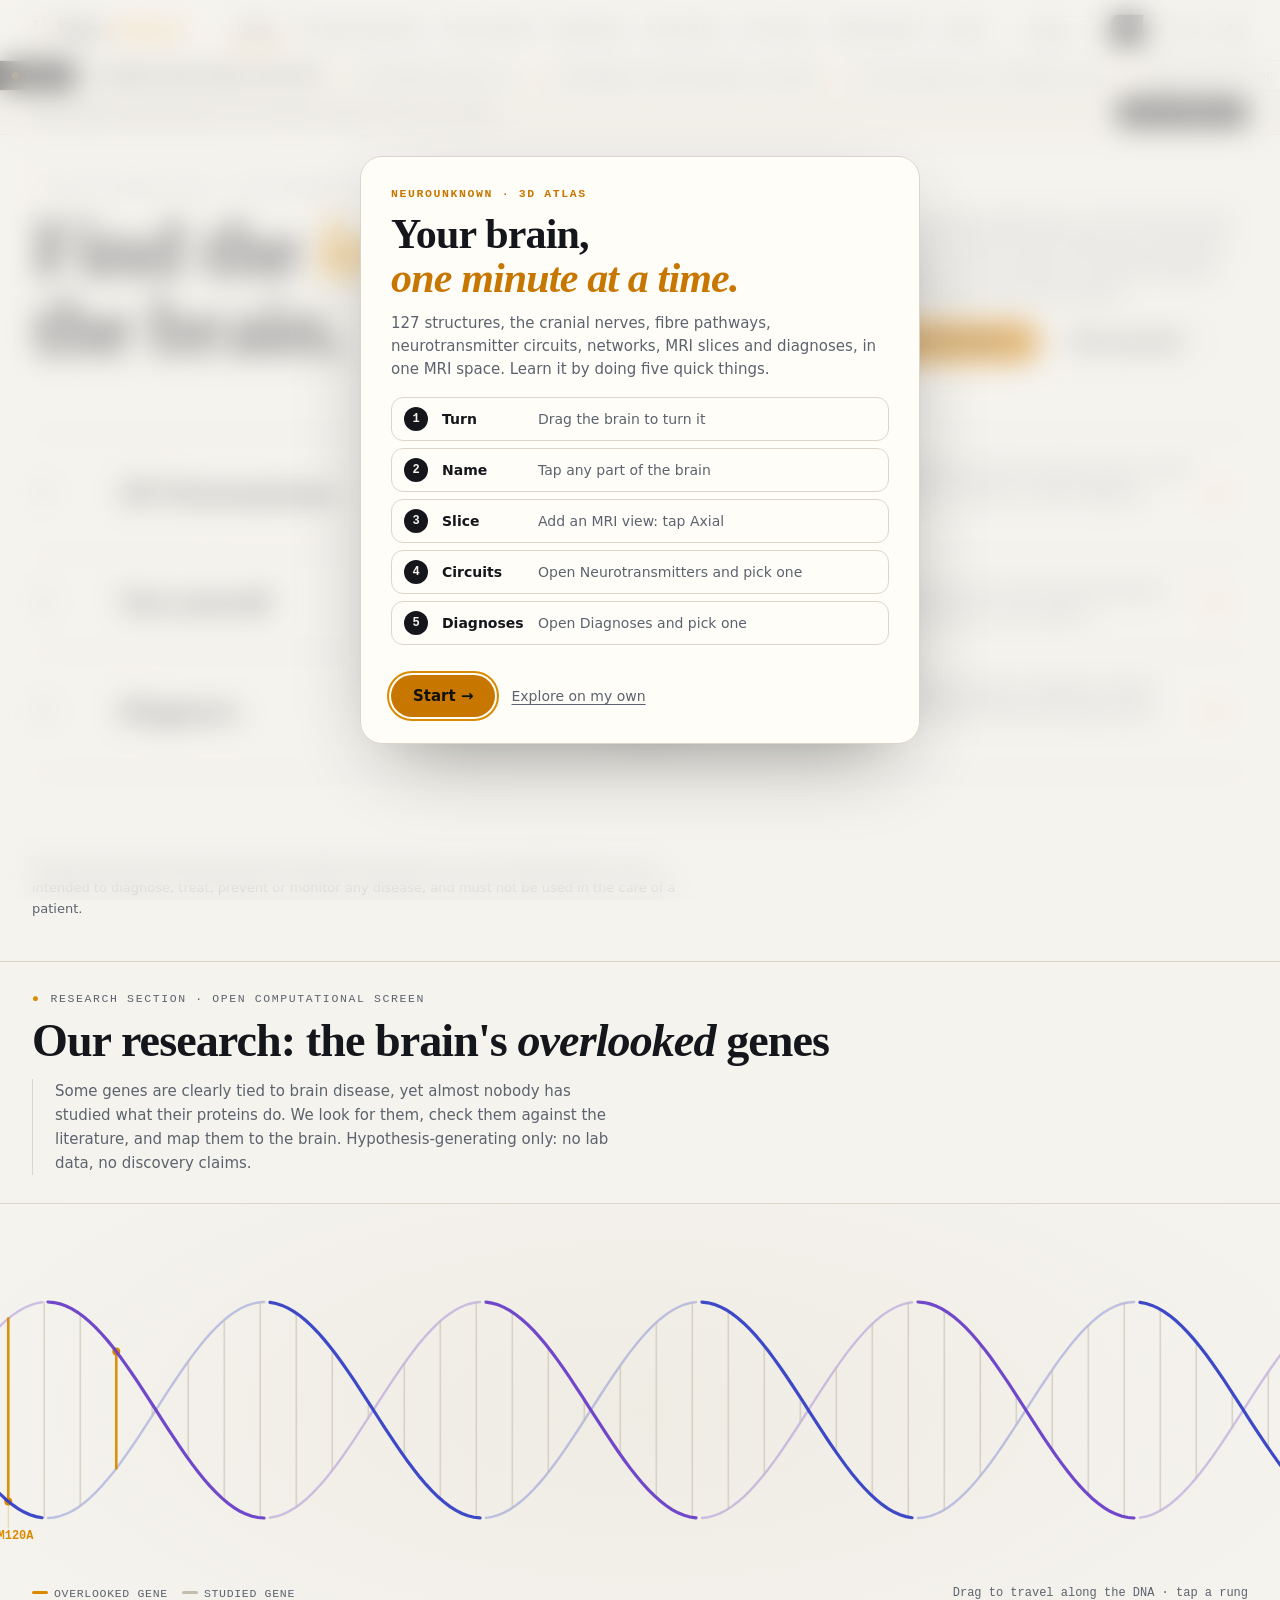
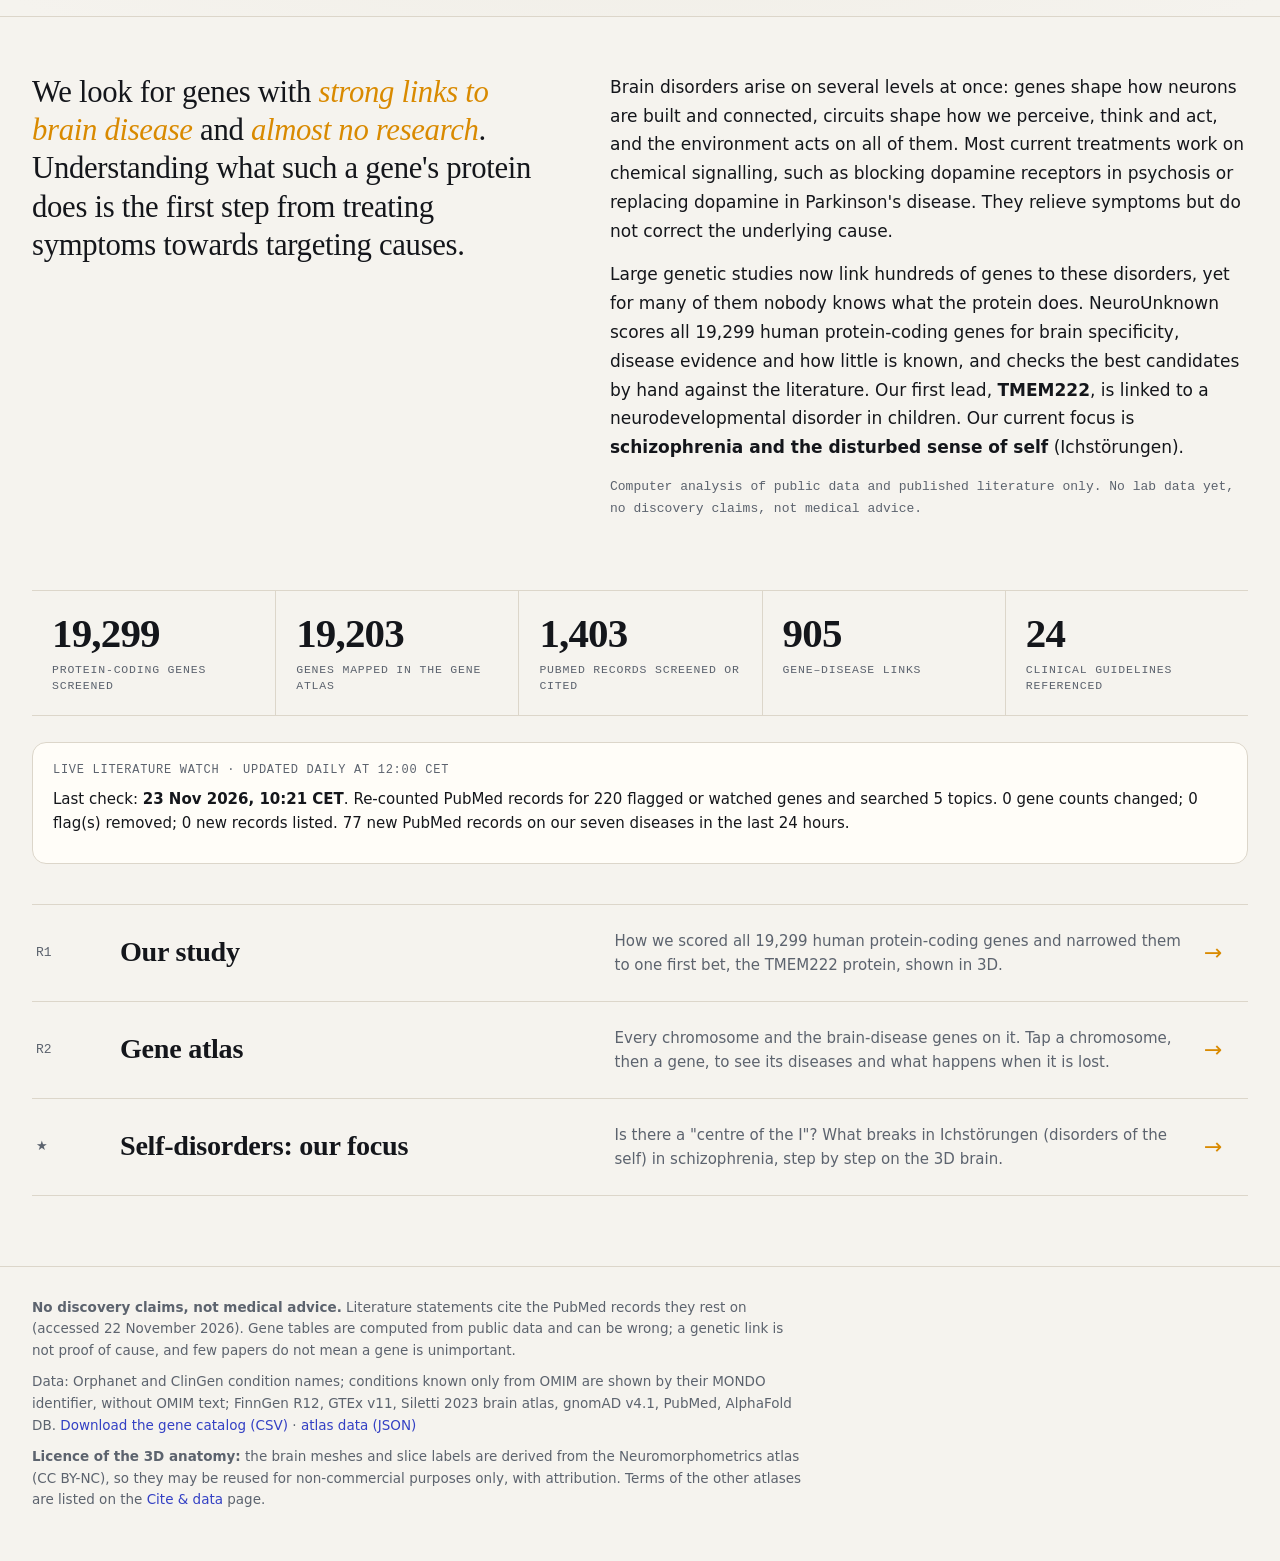
==== commit 0ff61c38: "v2.18: skull, eyes on the optic nerves, and a Bones control (solid, see-through, hidden) for skull, " ====
--- a/index.html
+++ b/index.html
@@ -2,7 +2,7 @@
 <html lang="en" data-page-lang="en">
 <head>
 <meta charset="utf-8">
-<meta http-equiv="Content-Security-Policy" content="default-src 'self'; script-src 'self' 'sha256-4otKpZKk/SF9NEXvYis4GBYXSrxqgvIPtbQQ/3rltJ8=' 'sha256-7PnjrRWuYQiF4g9ni999CuoT4I1fvy2MnAIzaz9/LTA=' 'sha256-BgqtUVYlsv3SuogVjnjbm+WbbPk60EkD3qhUKVaZ6Lk=' 'sha256-O7jLz3vlgym1K4yuSX6X1f1F/4JUDRYrd+khz00i16w=' 'sha256-ncgtooppzI/LR7jwjIsdbW2pnDPwsumB0RebNmvJ0pU='; style-src 'self' 'unsafe-inline' https://fonts.googleapis.com; font-src 'self' https://fonts.gstatic.com data:; img-src 'self' data: blob:; connect-src 'self'; object-src 'none'; base-uri 'self'; form-action 'none'; worker-src 'self' blob:">
+<meta http-equiv="Content-Security-Policy" content="default-src 'self'; script-src 'self' 'sha256-4otKpZKk/SF9NEXvYis4GBYXSrxqgvIPtbQQ/3rltJ8=' 'sha256-7PnjrRWuYQiF4g9ni999CuoT4I1fvy2MnAIzaz9/LTA=' 'sha256-BgqtUVYlsv3SuogVjnjbm+WbbPk60EkD3qhUKVaZ6Lk=' 'sha256-ImSUdlWdweW4tqcfFhGAYgimfFUYJuZ5X4RfZOlyyig=' 'sha256-ncgtooppzI/LR7jwjIsdbW2pnDPwsumB0RebNmvJ0pU='; style-src 'self' 'unsafe-inline' https://fonts.googleapis.com; font-src 'self' https://fonts.gstatic.com data:; img-src 'self' data: blob:; connect-src 'self'; object-src 'none'; base-uri 'self'; form-action 'none'; worker-src 'self' blob:">
 <meta name="viewport" content="width=device-width, initial-scale=1, viewport-fit=cover">
 <title>NeuroUnknown — learn the brain in 3D, from symptom to lesion</title>
 <meta name="description" content="A free, open 3D brain atlas for medical students and trainees: 127 structures, arteries and cranial nerves in one MRI space, MRI slices, diagnoses and exam-style questions. Educational only, not medical advice. With a separate open research screen for overlooked brain-disease genes.. No discovery claims.">
@@ -836,11 +836,11 @@
     <div class="vstage one" id="vStage">
     <div class="b3wrap pane" id="atlas3d"><div class="b3msg" id="atlasMsg">Loading the 3D brain&hellip;</div><div class="b3tip" id="atlasTip"></div><button type="button" class="fsbtn" aria-pressed="false" aria-label="Full screen" title="Full screen (Esc to leave)"><svg viewBox="0 0 24 24" aria-hidden="true"><path d="M4 9V4h5M15 4h5v5M20 15v5h-5M9 20H4v-5"/></svg><span>Full screen</span></button>
      <div class="b3ctl"><div class="grp" role="group" aria-label="Viewpoint"><button type="button" data-v="left">Left</button><button type="button" data-v="right">Right</button><button type="button" data-v="top">Top</button><button type="button" data-v="front">Front</button><button type="button" data-v="below">Below</button></div>
-     <div class="grp"><button type="button" id="aCut" aria-pressed="false">Cut in half</button><button type="button" id="aCortex">Cortex: solid</button><button type="button" id="aLayers" aria-expanded="false">Layers</button></div></div>
+     <div class="grp"><button type="button" id="aCut" aria-pressed="false">Cut in half</button><button type="button" id="aCortex">Cortex: solid</button><button type="button" id="aBones">Bones: solid</button><button type="button" id="aLayers" aria-expanded="false">Layers</button></div></div>
      <div class="lypop" id="lyPanel" hidden><div class="p3head"><span class="mono">Layers</span></div>
-      <div class="lyrow"><button type="button" class="chip" data-ly="cortex" aria-pressed="true">Cortex</button><button type="button" class="chip" data-ly="deep" aria-pressed="true">Deep structures</button><button type="button" class="chip" data-ly="brainstem" aria-pressed="true">Brainstem</button><button type="button" class="chip" data-ly="cerebellum" aria-pressed="true">Cerebellum</button><button type="button" class="chip" data-ly="tracts" aria-pressed="false">Fibre tracts</button><button type="button" class="chip" data-ly="ventricles" aria-pressed="false">Ventricles</button><button type="button" class="chip" data-ly="arteries" aria-pressed="false">Arteries</button><button type="button" class="chip" data-ly="spine" aria-pressed="false">Spine</button><button type="button" class="chip" data-ly="bones" aria-pressed="true">Vertebrae</button></div>
+      <div class="lyrow"><button type="button" class="chip" data-ly="cortex" aria-pressed="true">Cortex</button><button type="button" class="chip" data-ly="deep" aria-pressed="true">Deep structures</button><button type="button" class="chip" data-ly="brainstem" aria-pressed="true">Brainstem</button><button type="button" class="chip" data-ly="cerebellum" aria-pressed="true">Cerebellum</button><button type="button" class="chip" data-ly="tracts" aria-pressed="false">Fibre tracts</button><button type="button" class="chip" data-ly="ventricles" aria-pressed="false">Ventricles</button><button type="button" class="chip" data-ly="arteries" aria-pressed="false">Arteries</button><button type="button" class="chip" data-ly="spine" aria-pressed="false">Spine</button></div>
       <p class="lynote">Fibre tracts are drawn as smooth fibre lines inside the atlas tract shapes, coloured by direction (red left-right, green front-back, blue up-down). Illustrative, not tractography.</p></div>
-     <div class="b3ctl b3nv" role="group" aria-label="Cranial nerves and arteries"><div class="grp"><button type="button" data-nv="show" aria-pressed="true">Nerves</button><button type="button" data-nv="hide" aria-pressed="false">No nerves</button><button type="button" data-nv="iso" aria-pressed="false">Nerves + brainstem</button></div><div class="grp"><button type="button" id="aArt" aria-pressed="false">Arteries</button><button type="button" id="aSpine" aria-pressed="false">Spine</button></div><div class="grp desel" id="aDeselG" hidden><button type="button" id="aDesel" aria-label="Clear selection">&#10005; Clear selection</button></div></div>
+     <div class="b3ctl b3nv" role="group" aria-label="Cranial nerves and arteries"><div class="grp"><button type="button" data-nv="show" aria-pressed="true">Nerves</button><button type="button" data-nv="hide" aria-pressed="false">No nerves</button><button type="button" data-nv="iso" aria-pressed="false">Nerves + brainstem</button></div><div class="grp"><button type="button" id="aArt" aria-pressed="false">Arteries</button><button type="button" id="aSpine" aria-pressed="false">Spine</button><button type="button" id="aSkull" aria-pressed="false">Skull</button></div><div class="grp desel" id="aDeselG" hidden><button type="button" id="aDesel" aria-label="Clear selection">&#10005; Clear selection</button></div></div>
     </div>
      <div class="vslices k0" id="vSlices"><div class="pane slpane" data-tv="ax" hidden><canvas tabindex="0" aria-label="Axial MRI slice: click to move the crosshair and name the structure; arrow keys or scroll move through slices"></canvas><span class="ori o1">A</span><span class="ori o2">P</span><span class="ori o3">L</span><span class="ori o4">R</span><div class="b3tip"></div><button type="button" class="fsbtn" aria-pressed="false" aria-label="Full screen" title="Full screen (Esc to leave)"><svg viewBox="0 0 24 24" aria-hidden="true"><path d="M4 9V4h5M15 4h5v5M20 15v5h-5M9 20H4v-5"/></svg><span>Full screen</span></button><div class="slcap"><b>Axial</b><span class="cc"></span><span class="cn"></span></div></div><div class="pane slpane" data-tv="co" hidden><canvas tabindex="0" aria-label="Coronal MRI slice: click to move the crosshair and name the structure; arrow keys or scroll move through slices"></canvas><span class="ori o1">S</span><span class="ori o2">I</span><span class="ori o3">L</span><span class="ori o4">R</span><div class="b3tip"></div><button type="button" class="fsbtn" aria-pressed="false" aria-label="Full screen" title="Full screen (Esc to leave)"><svg viewBox="0 0 24 24" aria-hidden="true"><path d="M4 9V4h5M15 4h5v5M20 15v5h-5M9 20H4v-5"/></svg><span>Full screen</span></button><div class="slcap"><b>Coronal</b><span class="cc"></span><span class="cn"></span></div></div><div class="pane slpane" data-tv="sa" hidden><canvas tabindex="0" aria-label="Sagittal MRI slice: click to move the crosshair and name the structure; arrow keys or scroll move through slices"></canvas><span class="ori o1">S</span><span class="ori o2">I</span><span class="ori o3">A</span><span class="ori o4">P</span><div class="b3tip"></div><button type="button" class="fsbtn" aria-pressed="false" aria-label="Full screen" title="Full screen (Esc to leave)"><svg viewBox="0 0 24 24" aria-hidden="true"><path d="M4 9V4h5M15 4h5v5M20 15v5h-5M9 20H4v-5"/></svg><span>Full screen</span></button><div class="slcap"><b>Sagittal</b><span class="cc"></span><span class="cn"></span></div></div><div class="pane slctl2" id="slCtl" hidden><div class="mono ctlh">MRI controls</div><div class="crow" data-cr="ax" hidden><span class="cl">Axial</span><button type="button" data-step="ax:-1" aria-label="Previous axial slice">&minus;</button><input type="range" data-sr="ax" min="0" max="100" value="50" aria-label="Axial slice position"><button type="button" data-step="ax:1" aria-label="Next axial slice">+</button><span class="cv" data-cv="ax"></span><button type="button" class="cf" data-plf="ax" aria-pressed="false" title="Cut away the other side of the 3D brain">Flip</button></div><div class="crow" data-cr="co" hidden><span class="cl">Coronal</span><button type="button" data-step="co:-1" aria-label="Previous coronal slice">&minus;</button><input type="range" data-sr="co" min="0" max="100" value="50" aria-label="Coronal slice position"><button type="button" data-step="co:1" aria-label="Next coronal slice">+</button><span class="cv" data-cv="co"></span><button type="button" class="cf" data-plf="co" aria-pressed="false" title="Cut away the other side of the 3D brain">Flip</button></div><div class="crow" data-cr="sa" hidden><span class="cl">Sagittal</span><button type="button" data-step="sa:-1" aria-label="Previous sagittal slice">&minus;</button><input type="range" data-sr="sa" min="0" max="100" value="50" aria-label="Sagittal slice position"><button type="button" data-step="sa:1" aria-label="Next sagittal slice">+</button><span class="cv" data-cv="sa"></span><button type="button" class="cf" data-plf="sa" aria-pressed="false" title="Cut away the other side of the 3D brain">Flip</button></div><label class="cchk" id="c3dl"><input type="checkbox" id="p3show" checked> Show the cut through the 3D model</label><label class="cchk" id="ccutl"><input type="checkbox" id="p3cut" checked> Cut the 3D brain at the slices</label><div class="cfoot"><span class="mono" id="slInfo"></span><button type="button" class="chip" id="slCenter">Centre on selection</button></div></div></div>
     </div>
@@ -996,7 +996,7 @@
  <a href="#/screen" data-tab="screen"><svg viewBox="0 0 24 24" fill="none" stroke="currentColor" stroke-width="1.7"><path d="M4 5h16l-6 7v6l-4 2v-8z"/></svg>Our study</a>
 </nav>
 
-<script id="appdata" type="application/json">{"atlas": {"meta": {"built": "2026-11-22", "pubmed_accessed": "2026-11-22", "stats": {"unique_records": 1403, "library_links": 1202, "atlas_refs": 109, "review_identified": 253, "genes_counted": 19299, "guideline_docs": 24}, "note": "Computational and literature summary only. No discovery claims; not medical advice.", "overlooked_rule": "Flagged: independent statistical genetic evidence (exome-wide or FDR rare-variant association, or a structural variant) and at most 60 PubMed title/abstract records for the official symbol, symbol not ambiguous. Since version 2.1 a database link alone (OMIM, Orphanet, ClinGen) cannot set the flag; such genes are marked 'few papers, database link only' until checked by hand. Counts use the official symbol; an alias-aware count (former names and aliases, may include homonyms) is added by the daily job. A flag is a starting point, not a finding."}, "regions": {"mpfc": {"name": "Medial prefrontal cortex", "view": "medial", "group": "self", "does": "Front, inner surface of the frontal lobe. Involved in thinking about oneself, other people and decisions.", "self": "Part of the cortical midline structures that light up whenever people judge things in relation to themselves. A meta-analysis splits it into a ventral part (tagging information as 'about me') and a dorsal part (evaluating it).", "diseases": ["scz", "mdd"], "pmids": ["16466680", "20015455"], "structs": ["mpfc", "vmpfc", "sca"]}, "acc": {"name": "Anterior cingulate cortex", "view": "medial", "group": "self", "does": "A belt of cortex above the corpus callosum that monitors conflict and errors and links emotion to action.", "self": "In a small PET study, people with schizophrenia who felt their movements were controlled from outside showed over-activity here and in parietal cortex; it settled as the symptom improved.", "diseases": ["scz", "mdd"], "pmids": ["9397017"], "structs": ["acc", "mcc"]}, "pcc": {"name": "Posterior cingulate & precuneus", "view": "medial", "group": "self", "does": "Inner back surface of the brain; a hub of the brain's resting 'default mode' network.", "self": "The posterior part of the cortical midline structures, active during self-related processing across tasks.", "diseases": ["scz", "ad"], "pmids": ["16466680"], "structs": ["pcc", "precuneus"]}, "thal": {"name": "Thalamus", "view": "medial", "group": "relay", "does": "Central relay that passes sensory and motor signals to the cortex.", "self": "Cortical midline structures are densely linked with subcortical midline regions; the meta-analysis argues for one cortical-subcortical midline system for the self.", "diseases": ["scz"], "pmids": ["16466680"], "structs": ["thalamus"]}, "hippo": {"name": "Hippocampus & entorhinal cortex", "view": "medial", "group": "memory", "does": "Inner temporal lobe; essential for forming new memories.", "self": "Not covered by the self-processing sources reviewed here.", "diseases": ["ad"], "pmids": [], "textbook": true, "structs": ["hippocampus", "entorhinal", "parahippocampal"]}, "sn": {"name": "Substantia nigra & striatum", "view": "medial", "group": "movement", "does": "Dopamine-making neurons in the midbrain (substantia nigra) that signal to the striatum to start and smooth movement.", "self": "Not covered by the self-processing sources reviewed here. Dopamine's role in the comparator model of delusions of control is named as an open question.", "diseases": ["pd", "scz"], "pmids": ["21802318"], "textbook": true, "structs": ["sn", "caudate", "putamen", "accumbens"]}, "cereb": {"name": "Cerebellum", "view": "medial", "group": "movement", "does": "Back of the brain under the cortex; fine-tunes movement by predicting its outcome.", "self": "Not covered by the self-processing sources reviewed here.", "diseases": [], "pmids": [], "textbook": true, "structs": ["cerebellum", "vermis"]}, "brainstem": {"name": "Brainstem", "view": "medial", "group": "relay", "does": "Connects brain and spinal cord; controls breathing, eye movements and arousal.", "self": "An eye-movement pathway from the brainstem to the frontal cortex is the best-worked-out example of a corollary discharge, the brain's internal copy of its own movement commands; this signal appears disrupted in schizophrenia.", "diseases": ["scz", "als"], "pmids": ["31351985", "31105039"], "structs": ["midbrain", "pons", "medulla"]}, "pfc": {"name": "Lateral prefrontal cortex", "view": "lateral", "group": "self", "does": "Outer front of the brain; planning, working memory and control of attention.", "self": "Rare damaging variants in schizophrenia are most enriched in genes specific to frontal cortex (SCHEMA). Frontal brain stimulation improved action-outcome monitoring in a schizophrenia study.", "diseases": ["scz", "bd", "mdd"], "pmids": ["35396579", "33543133"], "structs": ["frontal_pole", "sfg", "mfg", "broca"]}, "motor": {"name": "Motor & premotor cortex", "view": "lateral", "group": "movement", "does": "Strip in front of the central sulcus that plans and sends movement commands.", "self": "Every movement command is sent out with a copy (corollary discharge) that lets the brain predict what it will feel. If the prediction fails, one's own actions can feel caused by someone else: the comparator model of delusions of control.", "diseases": ["als", "scz"], "pmids": ["21802318", "31262709"], "structs": ["precentral", "sma"]}, "parietal": {"name": "Inferior parietal cortex / temporo-parietal junction", "view": "lateral", "group": "self", "does": "Outer back-middle of the brain; combines body position, attention and the sense of who caused an action.", "self": "In patients with passivity experiences (feeling controlled from outside), this area was over-active during voluntary movement and calmed as symptoms improved (small PET study, 7 patients). Parietal cortex is a recurring candidate in self-monitoring models.", "diseases": ["scz"], "pmids": ["9397017", "15329301"], "structs": ["smg", "angular"]}, "auditory": {"name": "Auditory cortex (temporal lobe)", "view": "lateral", "group": "sensory", "does": "Upper temporal lobe; processes sound and speech.", "self": "Before we speak, motor areas warn the auditory cortex to expect our own voice. Failure of this warning is a leading explanation for why inner speech can be heard as an outside voice.", "diseases": ["scz"], "pmids": ["16137779"], "structs": ["heschl", "planum_temporale", "stg"]}, "insula": {"name": "Insula", "view": "lateral", "group": "self", "does": "Cortex folded deep inside the lateral sulcus; senses the body's inner state.", "self": "Not covered by the self-processing sources reviewed here, although it is often discussed in bodily-self research.", "diseases": [], "pmids": [], "textbook": true, "structs": ["insula_ant", "insula_post"]}}, "self_story": [{"h": "What are Ichstörungen?", "t": "Self-disorders (from the German Ichstörungen) are changes in the first-person sense of being oneself: thoughts that feel inserted, actions that feel controlled from outside, a self that feels thin or unreal. They have long been tied to schizophrenia, especially early on.", "pmids": ["26385763", "14609238"]}, {"h": "How strong is the evidence that they mark schizophrenia?", "t": "Across 25 studies (690 patients), people with schizophrenia showed clear disturbances of the minimal self (overall effect size 0.51; sense of agency 0.49). An updated 2026 meta-analysis of 38 studies found self-disorder scores highest in the schizophrenia spectrum, intermediate in people at clinical high risk, and lower in other mental disorders. Body ownership, by contrast, was not impaired in a dedicated experiment plus meta-analysis. Agency findings also depend on the task: some studies show too little self-attribution, others too much.", "pmids": ["24055201", "42108700", "29036731", "38925210"]}, {"h": "Is there a 'centre of the I' in the brain?", "t": "No single centre has been found. Two systems keep coming up. (1) Cortical midline structures (medial prefrontal, anterior and posterior cingulate, precuneus) are active whenever we process information about ourselves. (2) A prediction system: each action is sent out with an internal copy (corollary discharge) so the brain can recognise the result as self-made. When this fails, one's own thoughts, speech or movements can feel foreign. Taking a first-person perspective engages medial prefrontal, medial parietal and lateral temporoparietal cortex.", "pmids": ["16466680", "20015455", "21802318", "31262709", "12517357"]}, {"h": "What brain lesions teach us", "t": "Patients whose own hand acts against their will (alien limb, 50 lesion cases) had lesions in many places, but all fell within one network connected to the precuneus; lesions removing the will to act (akinetic mutism, 28 cases) mapped to a network connected to the anterior cingulate. A 2026 case analysis with systematic review of post-stroke alien hand found that the sense of agency was always disrupted, while the sense of owning the limb was lost mainly with parietal lesions.", "pmids": ["30275309", "41045212"]}, {"h": "Which areas look different in people with these experiences?", "t": "Evidence is small but specific. In a PET study, patients who felt their movements were controlled from outside over-activated parietal and cingulate cortex, and this reversed as the symptom faded. Corollary discharge deficits have been measured in speech-to-hearing and eye-movement pathways.", "pmids": ["9397017", "16137779", "31105039"]}, {"h": "Which genes and proteins are involved?", "t": "No gene has been linked specifically to self-disorders: we found no study tying a risk gene to these experiences. The closest genetic bridge: people with a 22q11.2 deletion, a high-risk genetic form of schizophrenia, showed clear deficits in monitoring their own actions and over-attributed actions to themselves in virtual-reality tests, before any psychosis. This links a risk deletion to a sense-of-agency measure, not to a single gene. What is known is for schizophrenia as a whole: 287 common-variant loci concentrated in neuron-expressed genes, 10 genes with rare damaging variants of large effect (including the glutamate receptors GRIN2A and GRIA3), enrichment in frontal-cortex-specific genes, and complement C4A, which tags synapses for removal. Linking these genes to the self-network regions is an open analysis, listed as a NeuroUnknown next step.", "pmids": ["34935960", "35396580", "35396579", "26814963"]}, {"h": "Do current treatments target the cause?", "t": "No. All long-established antipsychotics block dopamine D2 receptors; they reduce psychosis but do not repair the underlying biology. Across 50 studies, about 1 in 7 people with schizophrenia (median 13.5%) met recovery criteria combining clinical and social improvement lasting at least 2 years, and this proportion has not risen over decades. This describes outcomes overall, not the effect of one drug. The first approved drug without direct D2 blockade, xanomeline-trospium (a muscarinic M1/M4 agonist), reduced symptoms in phase 3, but it also treats symptoms. A glycine-transporter drug for the glutamate hypothesis (iclepertin) failed to improve cognition in three phase 3 trials.", "pmids": ["23172003", "38104575", "40145363", "41233083"]}, {"h": "So is schizophrenia curable?", "t": "Not today. Many people improve and some recover, but no treatment removes the cause, because the cause is spread over hundreds of genes and developmental factors. Neurology shows what a cure-like treatment can look like when one gene is the cause: in spinal muscular atrophy, an RNA drug that corrects the faulty gene's product let 51% of treated infants reach motor milestones versus 0% without it. Schizophrenia has no single causal gene of that kind, but rare large-effect genes such as GRIN2A are the closest starting points.", "pmids": ["23172003", "29091570", "35396579"]}, {"h": "An experimental lead on the self itself", "t": "A small study found that frontal transcranial direct current stimulation improved action-outcome monitoring in schizophrenia spectrum disorder, the process thought to fail in passivity experiences. This is a proof of concept, not a treatment.", "pmids": ["33543133"]}], "diseases": [{"id": "scz", "cat": "psych", "name": "Schizophrenia & psychosis", "short": "Schizophrenia", "color": "#7c3aed", "regions": ["mpfc", "acc", "pcc", "parietal", "auditory", "pfc", "thal", "brainstem"], "intro": "Schizophrenia is a disorder in which perception, thinking and the sense of being oneself can change, usually beginning in late adolescence or early adulthood. It is highly heritable, but the risk is spread over hundreds of genetic variants that mostly act in neurons and synapses, together with environmental factors. Psychotic symptoms such as hallucinations and delusions are linked to disturbed signalling in dopamine and glutamate circuits; current medicines act on these signals rather than on the underlying causes.", "intro_pmids": ["35396580", "35396579", "29352556", "23172003"], "causes": [["Heritability is estimated at 60-80%; 287 common-variant loci act mainly through genes expressed in excitatory and inhibitory neurons.", ["35396580"]], ["Rare damaging variants in 10 genes raise risk 3- to 50-fold, including the glutamate receptor subunits GRIN2A and GRIA3.", ["35396579"]], ["A 2026 preprint (not yet peer reviewed) of 87,959 cases reports 16 exome-wide genes, including XPO7, SCAF1, FYN and SCN2A.", ["42818077"]], ["Higher C4A complement activity raises risk; in mice C4 drives removal of synapses during development.", ["26814963"]], ["Of 170 environmental and developmental factors studied in 683 studies, only the ultra-high-risk clinical state and Black-Caribbean ethnicity in England had convincing evidence; urbanicity, migration, childhood trauma and childhood social withdrawal had weaker (suggestive) evidence.", ["29352556"]]], "related": [["Bipolar disorder", "shares the rare-variant risk gene AKAP11", ["35410376"]], ["Autism and developmental disorders", "share part of the rare-variant risk", ["35396579"]], ["Autoimmune (e.g. anti-NMDA-receptor) encephalitis", "can present with psychosis and is an important differential diagnosis", ["42786262"]]], "guidelines": [["American Psychiatric Association practice guideline (2020)", "US", ["32867516"]], ["WFSBP guideline: acute treatment and treatment resistance (2012)", "International / Europe-led", ["22834451"]]], "treat": [["Antipsychotic medication", "Symptom control", "Dopamine D2 receptors (blockade or partial agonism)", "Reduces psychosis; median strict recovery only 13.5% across 50 studies.", ["22834451", "23172003"]], ["Clozapine", "Symptom control", "Multiple receptors (dopamine, serotonin and others)", "The standard option when two other antipsychotics have failed (treatment resistance).", ["22834451", "37526675"]], ["Xanomeline-trospium", "Symptom control, new mechanism", "Muscarinic M1/M4 receptors (no D2 blockade)", "First approved drug without direct D2 blockade; PANSS -9.6 vs placebo at 5 weeks.", ["38104575", "40145363"]], ["Ulotaront", "Experimental", "TAAR1 (trace amine-associated receptor 1)", "Small effect in a dose-response meta-analysis of 3 trials (SMD -0.23).", ["40795331"]], ["Iclepertin", "Failed", "Glycine transporter 1 (glutamate / NMDA signalling)", "No improvement in cognition in three phase 3 trials.", ["41233083"]]], "cure": "Not curable today. Treatments manage symptoms; about 1 in 7 people meet recovery criteria across studies (clinical and social improvement lasting at least 2 years).", "cure_pmids": ["23172003"], "genes": [{"g": "FAM120A", "name": "family with sequence similarity 120 member A", "ev": ["Rare-variant FDR<5% (SCHEMA)"], "note": "Singh 2022, PMID 35396579", "w": 0.8, "pm": 29, "amb": false, "N": 0.4, "U": 0.48, "V": 0.61, "lib": false, "over": true, "dbfew": false, "al": ["KIAA0183", "OSSA"], "watch_note": "Checked by hand (round 4): RNA-binding protein that co-binds Argonaute-2 targets (2019); in an ALS mouse model its levels fall, and raising it reduced mutant SOD1 aggregates in a motor-neuron cell model (2026); a 2026 preprint perturbs its regulatory DNA in neurons. Older names C9orf10, KIAA0183 and OSSA are not in the official-symbol count. No study of reduced FAM120A in human cortical neurons found. A conditional schizophrenia candidate, not the project's main lead.", "watch_pmids": ["31289130", "41667820", "42779610"]}, {"g": "XPO7", "name": "exportin 7", "ev": ["Rare-variant exome-wide (SCHEMA)"], "note": "Singh 2022, PMID 35396579", "w": 1.0, "pm": 40, "amb": false, "N": 0.73, "U": 0.45, "V": 0.54, "lib": false, "over": false, "dbfew": false, "al": ["RANBP16", "KIAA0745", "EXP7"], "studied_note": "Not overlooked: Xpo7 haploinsufficient mice show behavioural and nuclear-transport changes, and XPO7 loss in human iPSC neurons alters Na+ channels and network activity.", "studied_pmids": ["39774335", "41986745"]}, {"g": "HERC1", "name": "HECT and RLD domain containing E3 ubiquitin protein ligase family member 1", "ev": ["Rare-variant exome-wide (SCHEMA)"], "note": "Singh 2022, PMID 35396579", "w": 1.0, "pm": 98, "amb": false, "N": 0.89, "U": 0.37, "V": 0.35, "lib": false, "over": false, "dbfew": false}, {"g": "GRIA3", "name": "glutamate ionotropic receptor AMPA type subunit 3", "ev": ["Rare-variant exome-wide (SCHEMA)"], "note": "Singh 2022, PMID 35396579", "w": 1.0, "pm": 193, "amb": false, "N": 0.91, "U": 0.36, "V": 0.23, "lib": false, "over": false, "dbfew": false}, {"g": "SETD1A", "name": "SET domain containing 1A, histone lysine methyltransferase", "ev": ["Rare-variant exome-wide (SCHEMA)"], "note": "Singh 2022, PMID 35396579", "w": 1.0, "pm": 214, "amb": false, "N": 0.7, "U": 0.12, "V": 0.22, "lib": false, "over": false, "dbfew": false}, {"g": "RB1CC1", "name": "RB1 inducible coiled-coil 1", "ev": ["Rare-variant exome-wide (SCHEMA)"], "note": "Singh 2022, PMID 35396579", "w": 1.0, "pm": 241, "amb": false, "N": 0.79, "U": 0.13, "V": 0.2, "lib": false, "over": false, "dbfew": false}, {"g": "CACNA1G", "name": "calcium voltage-gated channel subunit alpha1 G", "ev": ["Rare-variant exome-wide (SCHEMA)"], "note": "Singh 2022, PMID 35396579", "w": 1.0, "pm": 278, "amb": false, "N": 0.95, "U": 0.39, "V": 0.18, "lib": false, "over": false, "dbfew": false}, {"g": "SP4", "name": "Sp4 transcription factor", "ev": ["Rare-variant exome-wide (SCHEMA)"], "note": "Singh 2022, PMID 35396579", "w": 1.0, "pm": 524, "amb": true, "N": 0.68, "U": 0.47, "V": 0.11, "lib": false, "over": false, "dbfew": false}, {"g": "GRIN2A", "name": "glutamate ionotropic receptor NMDA type subunit 2A", "ev": ["Rare-variant exome-wide (SCHEMA)"], "note": "Singh 2022, PMID 35396579", "w": 1.0, "pm": 623, "amb": false, "N": 0.97, "U": 0.07, "V": 0.1, "lib": false, "over": false, "dbfew": false}, {"g": "CUL1", "name": "cullin 1", "ev": ["Rare-variant exome-wide (SCHEMA)"], "note": "Singh 2022, PMID 35396579", "w": 1.0, "pm": 1054, "amb": false, "N": 0.61, "U": 0.04, "V": 0.07, "lib": false, "over": false, "dbfew": false}, {"g": "TRIO", "name": "trio Rho guanine nucleotide exchange factor", "ev": ["Rare-variant exome-wide (SCHEMA)"], "note": "Singh 2022, PMID 35396579", "w": 1.0, "pm": 3745, "amb": true, "N": 0.51, "U": 0.24, "V": 0.02, "lib": false, "over": false, "dbfew": false}, {"g": "ZMYM2", "name": "zinc finger MYM-type containing 2", "ev": ["Rare-variant FDR<5% (SCHEMA)"], "note": "Singh 2022, PMID 35396579", "w": 0.8, "pm": 76, "amb": false, "N": 0.53, "U": 0.23, "V": 0.4, "lib": false, "over": false, "dbfew": false}, {"g": "SRRM2", "name": "serine/arginine repetitive matrix 2", "ev": ["Rare-variant FDR<5% (SCHEMA)"], "note": "Singh 2022, PMID 35396579", "w": 0.8, "pm": 118, "amb": false, "N": 0.47, "U": 0.25, "V": 0.31, "lib": false, "over": false, "dbfew": false}, {"g": "STAG1", "name": "STAG1 cohesin complex component", "ev": ["Rare-variant FDR<5% (SCHEMA)"], "note": "Singh 2022, PMID 35396579", "w": 0.8, "pm": 148, "amb": true, "N": 0.39, "U": 0.17, "V": 0.27, "lib": false, "over": false, "dbfew": false}, {"g": "ASH1L", "name": "ASH1 like histone lysine methyltransferase", "ev": ["Rare-variant FDR<5% (SCHEMA)"], "note": "Singh 2022, PMID 35396579", "w": 0.8, "pm": 168, "amb": false, "N": 0.69, "U": 0.4, "V": 0.25, "lib": false, "over": false, "dbfew": false}, {"g": "H1-4", "name": "H1.4 linker histone, cluster member", "ev": ["Rare-variant FDR<5% (SCHEMA)"], "note": "Singh 2022, PMID 35396579", "w": 0.8, "pm": 185, "amb": false, "N": 0.17, "U": 0.21, "V": 0.24, "lib": false, "over": false, "dbfew": false}, {"g": "NR3C2", "name": "nuclear receptor subfamily 3 group C member 2", "ev": ["Rare-variant FDR<5% (SCHEMA)"], "note": "Singh 2022, PMID 35396579", "w": 0.8, "pm": 497, "amb": false, "N": 0.51, "U": 0.19, "V": 0.12, "lib": false, "over": false, "dbfew": false}, {"g": "KDM6B", "name": "lysine demethylase 6B", "ev": ["Rare-variant FDR<5% (SCHEMA)"], "note": "Singh 2022, PMID 35396579", "w": 0.8, "pm": 515, "amb": false, "N": 0.48, "U": 0.24, "V": 0.11, "lib": false, "over": false, "dbfew": false}, {"g": "C4A", "name": "complement C4A (Chido/Rodgers blood group)", "ev": ["Structural variant (C4)"], "note": "Sekar 2016, PMID 26814963", "w": 0.8, "pm": 1695, "amb": true, "N": 0.44, "U": 0.24, "V": 0.05, "lib": false, "over": false, "dbfew": false}, {"g": "APOC1", "name": "apolipoprotein C1", "ev": ["GWAS locus (nearest/coding gene)"], "note": "FinnGen R12 KRA_PSY_SCHIZODEL_EXMORE", "w": 0.4, "pm": 541, "amb": false, "N": 0.1, "U": 0.25, "V": 0.11, "lib": false, "over": false, "dbfew": false}, {"g": "RBM12", "name": "RNA binding motif protein 12", "ev": ["Database link (weak for psychiatric traits)"], "note": "OMIM-linked condition (MONDO:0033312)", "w": 0.3, "pm": 19, "amb": false, "N": 0.59, "U": 0.61, "V": 0.69, "lib": false, "over": false, "dbfew": false}, {"g": "APOL2", "name": "apolipoprotein L2", "ev": ["Database link (weak for psychiatric traits)"], "note": "OMIM-linked condition (MONDO:0005090)", "w": 0.3, "pm": 42, "amb": false, "N": 0.67, "U": 0.53, "V": 0.53, "lib": false, "over": false, "dbfew": false}, {"g": "RTN4R", "name": "reticulon 4 receptor", "ev": ["Database link (weak for psychiatric traits)"], "note": "OMIM-linked condition (MONDO:0005090)", "w": 0.3, "pm": 59, "amb": false, "N": 0.97, "U": 0.41, "V": 0.46, "lib": false, "over": false, "dbfew": false}, {"g": "DAOA", "name": "D-amino acid oxidase activator", "ev": ["Database link (weak for psychiatric traits)"], "note": "OMIM-linked condition (MONDO:0005090)", "w": 0.3, "pm": 130, "amb": false, "N": 0.78, "U": 0.58, "V": 0.3, "lib": false, "over": false, "dbfew": false}, {"g": "SYN2", "name": "synapsin II", "ev": ["Database link (weak for psychiatric traits)"], "note": "OMIM-linked condition (MONDO:0005090)", "w": 0.3, "pm": 214, "amb": false, "N": 0.99, "U": 0.33, "V": 0.22, "lib": false, "over": false, "dbfew": false}, {"g": "NRXN1", "name": "neurexin 1", "ev": ["Database link (weak for psychiatric traits)"], "note": "OMIM-linked condition (MONDO:0800358)", "w": 0.3, "pm": 485, "amb": false, "N": 0.74, "U": 0.18, "V": 0.12, "lib": false, "over": false, "dbfew": false}, {"g": "DRD3", "name": "dopamine receptor D3", "ev": ["Database link (weak for psychiatric traits)"], "note": "OMIM-linked condition (MONDO:0005090)", "w": 0.3, "pm": 747, "amb": false, "N": 0.99, "U": 0.16, "V": 0.09, "lib": false, "over": false, "dbfew": false}, {"g": "SHANK3", "name": "SH3 and multiple ankyrin repeat domains 3", "ev": ["Database link (weak for psychiatric traits)"], "note": "OMIM-linked condition (MONDO:0013498)", "w": 0.3, "pm": 1031, "amb": false, "N": 0.61, "U": 0.22, "V": 0.07, "lib": false, "over": false, "dbfew": false}, {"g": "HTR2A", "name": "5-hydroxytryptamine receptor 2A", "ev": ["Database link (weak for psychiatric traits)"], "note": "OMIM-linked condition (MONDO:0005090)", "w": 0.3, "pm": 1054, "amb": false, "N": 0.81, "U": 0.22, "V": 0.07, "lib": false, "over": false, "dbfew": false}, {"g": "CHI3L1", "name": "chitinase 3 like 1", "ev": ["Database link (weak for psychiatric traits)"], "note": "OMIM-linked condition (MONDO:0005090)", "w": 0.3, "pm": 1259, "amb": false, "N": 0.19, "U": 0.36, "V": 0.06, "lib": false, "over": false, "dbfew": false}, {"g": "MTHFR", "name": "methylenetetrahydrofolate reductase", "ev": ["Database link (weak for psychiatric traits)"], "note": "OMIM-linked condition (MONDO:0005090)", "w": 0.3, "pm": 8067, "amb": false, "N": 0.41, "U": 0.34, "V": 0.01, "lib": false, "over": false, "dbfew": false}], "n_genes": 31, "n_over": 1, "n_dbfew": 0, "tx": {"diagram": {"tx": "Dopamine", "pre": "Dopamine nerve ending (from the midbrain)", "post": "Striatal neuron", "blood": "Blood (outside the brain)", "receptor": "Dopamine D2 receptors", "receptor2": "Muscarinic M1/M4 receptors", "pre_rec": "TAAR1 receptor on the nerve ending", "glia": "Glial cell: glycine transporter GlyT1"}, "pathway": [{"line": "First line", "sit": "First episode or acute psychosis", "txt": "An antipsychotic together with psychosocial treatment; side effects are monitored.", "pmids": ["32867516", "22834451"], "scope": "APA 2020 (US); WFSBP 2012 (international)"}, {"line": "Second line", "sit": "Not enough response to the first antipsychotic", "txt": "Switch to a different antipsychotic.", "pmids": ["32867516", "22834451"], "scope": "APA 2020; WFSBP 2012"}, {"line": "Third line", "sit": "Two antipsychotics have failed (treatment resistance)", "txt": "Clozapine.", "pmids": ["32867516", "22834451", "37526675"], "scope": "APA 2020; WFSBP 2012; network meta-analysis"}, {"line": "New mechanism", "sit": "Option without D2 blockade", "txt": "Xanomeline-trospium works without blocking dopamine D2 receptors; approved in the United States in 2024.", "pmids": ["38104575", "40145363"], "scope": "Phase 3 trial; review"}, {"line": "Supportive", "sit": "Alongside medication", "txt": "Psychosocial treatments such as cognitive behavioural therapy for psychosis, family intervention, psychoeducation and supported employment.", "pmids": ["32867516"], "scope": "APA 2020"}], "drugs": [{"n": "Antipsychotics (e.g. risperidone, olanzapine, aripiprazole)", "cls": "Symptom control", "site": "receptor", "act": "Block (or partly stimulate) dopamine D2 receptors, damping dopamine signalling. The biggest abnormality is upstream: raised presynaptic dopamine in the associative striatum.", "when": "First and second line; strict recovery in only about 1 in 7.", "pmids": ["22834451", "23172003", "22474070", "29301039"], "structs": ["caudate", "putamen", "accumbens"], "where": "Block D2 receptors in the striatum (also causes movement side effects there)."}, {"n": "Clozapine", "cls": "Symptom control", "site": "receptor", "act": "Acts on many receptors (dopamine, serotonin and others).", "when": "Third line, after two failed antipsychotics.", "pmids": ["22834451", "37526675"], "structs": ["caudate", "putamen", "accumbens", "mpfc"], "where": "Acts in the striatum and cortex."}, {"n": "Xanomeline (with trospium)", "cls": "Symptom control, new mechanism", "site": "receptor2", "act": "Stimulates muscarinic M1/M4 receptors in the brain, which indirectly lowers dopamine release.", "when": "PANSS -9.6 vs placebo at 5 weeks.", "pmids": ["38104575", "40145363"], "structs": ["caudate", "putamen", "mpfc"], "where": "M4 receptors in the striatum, M1 in the cortex."}, {"n": "Trospium (the partner drug)", "cls": "Symptom control, new mechanism", "site": "blood", "act": "Blocks muscarinic receptors outside the brain only, reducing xanomeline's gut side effects.", "when": "Always combined with xanomeline.", "pmids": ["38104575"], "structs": [], "where": "Acts outside the brain."}, {"n": "Ulotaront", "cls": "Failed", "site": "pre_rec", "act": "Stimulates TAAR1 (and 5-HT1A) receptors; does not block D2.", "when": "Positive phase 2 trial; two phase 3 trials did not meet their primary endpoint (company report, 2023; not found as a peer-reviewed paper in PubMed). Small pooled effect (SMD -0.23).", "pmids": ["37165101", "40795331"], "structs": ["vta", "sn"], "where": "TAAR1 on midbrain dopamine neurons."}, {"n": "Iclepertin", "cls": "Failed", "site": "glia", "act": "Blocks the glycine transporter GlyT1 to boost NMDA signalling.", "when": "No improvement in cognition in three phase 3 trials.", "pmids": ["41233083"], "structs": ["mfg"], "where": "Aimed at NMDA signalling in the cortex."}]}, "structs": [{"s": "caudate", "why": "Associative striatum: raised presynaptic dopamine in PET studies."}, {"s": "putamen", "why": "Part of the dorsal striatum with raised presynaptic dopamine."}, {"s": "mfg", "why": "Dorsolateral prefrontal cortex: working-memory and executive problems."}, {"s": "stg", "why": "Superior temporal cortex: linked to auditory hallucinations."}, {"s": "hippocampus", "why": "Smaller on average."}]}, {"id": "bd", "cat": "psych", "name": "Bipolar disorder", "short": "Bipolar", "color": "#db2777", "regions": ["pfc", "acc"], "intro": "Bipolar disorder causes recurring episodes of mania or hypomania and depression, separated by periods of more stable mood. It is strongly genetic: dozens of risk loci point to synaptic signalling and neuron-specific genes. Long-term treatment aims to prevent new episodes.", "intro_pmids": ["34002096"], "causes": [["64 genomic loci in 41,917 cases; risk alleles enriched in synaptic signalling and brain-expressed, neuron-specific genes.", ["34002096"]], ["Exome sequencing of 13,933 patients identified AKAP11 as a risk gene shared with schizophrenia.", ["35410376"]]], "related": [["Schizophrenia", "shares AKAP11 and part of the genetic risk", ["35410376"]]], "guidelines": [["CANMAT/ISBD guidelines for bipolar disorder (2018)", "Canada / international", ["29536616"]]], "treat": [["Lithium", "Relapse and suicide prevention", "Exact molecular target debated", "First-line for mania and maintenance (CANMAT/ISBD). A 2013 meta-analysis found fewer suicides than with placebo (odds ratio 0.13); a 2022 meta-analysis of randomised trials found the evidence inconclusive because suicides are rare.", ["29536616", "23814104", "36111461"]], ["Quetiapine, divalproex, lamotrigine and others", "Symptom control", "Dopamine/serotonin receptors; ion channels", "Listed among first-line options for acute mania, bipolar depression or maintenance.", ["29536616"]]], "cure": "Not curable today; long-term treatment prevents episodes in many people.", "cure_pmids": ["23814104"], "genes": [{"g": "AKAP11", "name": "A-kinase anchoring protein 11", "ev": ["Rare-variant exome (BipEx)"], "note": "Palmer 2022, PMID 35410376", "w": 1.0, "pm": 54, "amb": false, "N": 0.71, "U": 0.42, "V": 0.48, "lib": false, "over": true, "dbfew": false, "al": ["KIAA0629", "AKAP220", "PRKA11", "PPP1R44"]}, {"g": "CBLN2", "name": "cerebellin 2 precursor", "ev": ["GWAS locus (nearest/coding gene)"], "note": "FinnGen R12 F5_BIPO", "w": 0.4, "pm": 70, "amb": false, "N": 0.97, "U": 0.78, "V": 0.42, "lib": true, "over": false, "dbfew": false}, {"g": "XBP1", "name": "X-box binding protein 1", "ev": ["Database link (weak for psychiatric traits)"], "note": "OMIM-linked condition (MONDO:0012881)", "w": 0.3, "pm": 4053, "amb": false, "N": 0.17, "U": 0.09, "V": 0.02, "lib": false, "over": false, "dbfew": false}], "n_genes": 3, "n_over": 1, "n_dbfew": 0, "tx": {"diagram": {"tx": "Neurotransmitters", "pre": "Nerve ending", "post": "Neuron", "release": "Sodium channels and glutamate release", "cell": "Signalling inside the neuron (lithium's target is debated)", "receptor": "Dopamine and serotonin receptors"}, "pathway": [{"line": "First line", "sit": "Acute mania", "txt": "Lithium, quetiapine, divalproex, asenapine, aripiprazole, paliperidone, risperidone or cariprazine, alone or combined.", "pmids": ["29536616"], "scope": "CANMAT/ISBD 2018 (Canadian/international)"}, {"line": "First line", "sit": "Bipolar I depression", "txt": "Quetiapine, lurasidone (alone or with lithium or divalproex), lithium, lamotrigine, or lamotrigine added on.", "pmids": ["29536616"], "scope": "CANMAT/ISBD 2018"}, {"line": "First line", "sit": "Maintenance (preventing new episodes)", "txt": "Lithium, quetiapine, divalproex, lamotrigine, asenapine or aripiprazole. Antidepressants are an exception and are generally not continued.", "pmids": ["29536616"], "scope": "CANMAT/ISBD 2018"}, {"line": "Supportive", "sit": "Long term", "txt": "Lithium is an established maintenance treatment. A 2013 meta-analysis found fewer suicides than with placebo, but a 2022 meta-analysis of randomised trials found the evidence inconclusive because suicides are rare. Not a cure: the aim is to prevent episodes.", "pmids": ["23814104", "36111461"], "scope": "Meta-analysis"}], "drugs": [{"n": "Lithium", "cls": "Relapse and suicide prevention", "site": "cell", "act": "Acts on signalling inside neurons; the exact target is debated.", "when": "First line for mania, depression and maintenance.", "pmids": ["29536616", "23814104"], "structs": [], "where": "Acts throughout the brain; no single target region."}, {"n": "Divalproex (valproate)", "cls": "Symptom control", "site": "cell", "act": "Acts on ion channels and GABA signalling (standard pharmacology).", "when": "First line for mania and maintenance. Causes birth defects and developmental problems if taken in pregnancy; in the EU it must not be used in anyone who could become pregnant unless strict pregnancy-prevention conditions are met.", "pmids": ["29536616", "38748979"], "structs": [], "where": "Acts throughout the brain."}, {"n": "Lamotrigine", "cls": "Symptom control", "site": "release", "act": "Blocks sodium channels and reduces glutamate release (standard pharmacology).", "when": "Bipolar depression and maintenance.", "pmids": ["29536616"], "structs": [], "where": "Acts throughout the brain."}, {"n": "Antipsychotics: quetiapine, lurasidone, aripiprazole, asenapine, cariprazine, risperidone", "cls": "Symptom control", "site": "receptor", "act": "Act on dopamine and serotonin receptors.", "when": "Mania, depression (quetiapine, lurasidone) and maintenance.", "pmids": ["29536616"], "structs": ["caudate", "putamen", "accumbens"], "where": "Dopamine receptors in the striatum; serotonin receptors in the cortex."}]}, "structs": [{"s": "amygdala", "why": "Emotional reactivity."}, {"s": "acc", "why": "Mood regulation and conflict monitoring."}, {"s": "ofc", "why": "Reward and impulse control."}]}, {"id": "mdd", "cat": "psych", "name": "Major depression", "short": "Depression", "color": "#0891b2", "regions": ["mpfc", "acc", "pfc"], "intro": "Major depression is a common illness of persistent low mood, loss of interest and changes in sleep, energy and thinking. Genetic risk is spread over hundreds of loci that point to synapses and specific neuron types. Treatment combines psychological, medication, lifestyle and brain-stimulation options chosen together with the patient.", "intro_pmids": ["39814019", "38711351"], "causes": [["697 associations at 635 loci in 688,808 cases from 29 countries; 308 high-confidence genes; postsynaptic density enriched.", ["39814019"]]], "related": [], "guidelines": [["CANMAT 2023 update for major depressive disorder in adults", "Canada", ["38711351"]]], "treat": [["Personalised stepped care", "Symptom control", "Psychological, pharmacological, lifestyle, digital and neuromodulation treatments", "CANMAT 2023 organises these by lines of treatment with shared decision-making.", ["38711351"]]], "treat_note": "Individual antidepressant classes and their targets have not yet been extracted for this catalog.", "cure": "Many episodes remit; no treatment targets the underlying cause.", "cure_pmids": [], "genes": [{"g": "INAFM2", "name": "InaF motif containing 2", "ev": ["GWAS locus (nearest/coding gene)"], "note": "FinnGen R12 F5_DEPRESSION_DYSTHYMIA", "w": 0.4, "pm": 4, "amb": false, "N": 0.28, "U": 0.86, "V": 0.88, "lib": false, "over": false, "dbfew": false}, {"g": "INSYN1", "name": "inhibitory synaptic factor 1", "ev": ["GWAS locus (nearest/coding gene)"], "note": "FinnGen R12 F5_DEPRESSIO", "w": 0.4, "pm": 5, "amb": false, "N": 0.67, "U": 0.74, "V": 0.86, "lib": false, "over": false, "dbfew": false}, {"g": "NAA11", "name": "N-alpha-acetyltransferase 11, NatA catalytic subunit", "ev": ["GWAS locus (nearest/coding gene)"], "note": "FinnGen R12 F5_DEPRESSION_DYSTHYMIA", "w": 0.4, "pm": 7, "amb": false, "N": 0.34, "U": 0.65, "V": 0.83, "lib": false, "over": false, "dbfew": false}, {"g": "PRR16", "name": "proline rich 16", "ev": ["GWAS locus (nearest/coding gene)"], "note": "FinnGen R12 F5_DEPRESSIO; FinnGen R12 F5_DEPRESSION_DYSTHYMIA", "w": 0.4, "pm": 12, "amb": false, "N": 0.6, "U": 0.73, "V": 0.76, "lib": true, "over": false, "dbfew": false}, {"g": "CHADL", "name": "chondroadherin like", "ev": ["GWAS locus (nearest/coding gene)"], "note": "FinnGen R12 F5_DEPRESSION_DYSTHYMIA", "w": 0.4, "pm": 12, "amb": false, "N": 0.52, "U": 0.77, "V": 0.76, "lib": false, "over": false, "dbfew": false}, {"g": "TBC1D21", "name": "TBC1 domain family member 21", "ev": ["GWAS locus (nearest/coding gene)"], "note": "FinnGen R12 F5_DEPRESSION_DYSTHYMIA", "w": 0.4, "pm": 13, "amb": false, "N": 0.78, "U": 0.66, "V": 0.75, "lib": false, "over": false, "dbfew": false}, {"g": "PPP1R13B", "name": "protein phosphatase 1 regulatory subunit 13B", "ev": ["GWAS locus (nearest/coding gene)"], "note": "FinnGen R12 F5_DEPRESSION_DYSTHYMIA", "w": 0.4, "pm": 14, "amb": false, "N": 0.5, "U": 0.25, "V": 0.74, "lib": false, "over": false, "dbfew": false}, {"g": "ALDH16A1", "name": "aldehyde dehydrogenase 16 family member A1", "ev": ["GWAS locus (nearest/coding gene)"], "note": "FinnGen R12 F5_DEPRESSIO", "w": 0.4, "pm": 15, "amb": false, "N": 0.27, "U": 0.63, "V": 0.73, "lib": false, "over": false, "dbfew": false}, {"g": "LHFPL2", "name": "LHFPL tetraspan subfamily member 2", "ev": ["GWAS locus (nearest/coding gene)"], "note": "FinnGen R12 F5_DEPRESSION_DYSTHYMIA", "w": 0.4, "pm": 15, "amb": false, "N": 0.19, "U": 0.72, "V": 0.73, "lib": true, "over": false, "dbfew": false}, {"g": "TMPRSS5", "name": "transmembrane serine protease 5", "ev": ["GWAS locus (nearest/coding gene)"], "note": "FinnGen R12 F5_DEPRESSION_DYSTHYMIA", "w": 0.4, "pm": 16, "amb": false, "N": 0.17, "U": 0.77, "V": 0.72, "lib": false, "over": false, "dbfew": false}, {"g": "METTL15", "name": "methyltransferase 15, mitochondrial 12S rRNA N4-cytidine", "ev": ["GWAS locus (nearest/coding gene)"], "note": "FinnGen R12 F5_DEPRESSIO", "w": 0.4, "pm": 20, "amb": false, "N": 0.46, "U": 0.48, "V": 0.68, "lib": false, "over": false, "dbfew": false}, {"g": "ZCCHC7", "name": "zinc finger CCHC-type containing 7", "ev": ["GWAS locus (nearest/coding gene)"], "note": "FinnGen R12 F5_DEPRESSION_RECURRENT", "w": 0.4, "pm": 21, "amb": false, "N": 0.35, "U": 0.51, "V": 0.68, "lib": false, "over": false, "dbfew": false}, {"g": "PMFBP1", "name": "polyamine modulated factor 1 binding protein 1", "ev": ["GWAS locus (nearest/coding gene)"], "note": "FinnGen R12 F5_DEPRESSIO; FinnGen R12 F5_DEPRESSION_DYSTHYMIA", "w": 0.4, "pm": 30, "amb": false, "N": 0.44, "U": 0.66, "V": 0.6, "lib": false, "over": false, "dbfew": false}, {"g": "RSRC1", "name": "arginine and serine rich coiled-coil 1", "ev": ["GWAS locus (nearest/coding gene)"], "note": "FinnGen R12 F5_DEPRESSIO", "w": 0.4, "pm": 31, "amb": false, "N": 0.59, "U": 0.57, "V": 0.59, "lib": false, "over": false, "dbfew": false}, {"g": "HS6ST3", "name": "heparan sulfate 6-O-sulfotransferase 3", "ev": ["GWAS locus (nearest/coding gene)"], "note": "FinnGen R12 F5_DEPRESSION_DYSTHYMIA", "w": 0.4, "pm": 31, "amb": false, "N": 0.85, "U": 0.79, "V": 0.59, "lib": true, "over": false, "dbfew": false}, {"g": "TTC12", "name": "tetratricopeptide repeat domain 12", "ev": ["GWAS locus (nearest/coding gene)"], "note": "FinnGen R12 F5_DEPRESSIO", "w": 0.4, "pm": 38, "amb": false, "N": 0.22, "U": 0.68, "V": 0.55, "lib": false, "over": false, "dbfew": false}, {"g": "METTL9", "name": "methyltransferase 9, His-X-His N1(pi)-histidine", "ev": ["GWAS locus (nearest/coding gene)"], "note": "FinnGen R12 F5_DEPRESSION_RECURRENT", "w": 0.4, "pm": 38, "amb": false, "N": 0.33, "U": 0.55, "V": 0.55, "lib": false, "over": false, "dbfew": false}, {"g": "KCTD16", "name": "potassium channel tetramerization domain containing 16", "ev": ["GWAS locus (nearest/coding gene)"], "note": "FinnGen R12 F5_DEPRESSIO; FinnGen R12 F5_DEPRESSION_DYSTHYMIA", "w": 0.4, "pm": 39, "amb": false, "N": 0.96, "U": 0.62, "V": 0.55, "lib": true, "over": false, "dbfew": false}, {"g": "CTDSPL", "name": "CTD small phosphatase like", "ev": ["GWAS locus (nearest/coding gene)"], "note": "FinnGen R12 F5_DEPRESSION_DYSTHYMIA", "w": 0.4, "pm": 40, "amb": false, "N": 0.46, "U": 0.61, "V": 0.54, "lib": false, "over": false, "dbfew": false}, {"g": "MAP3K9", "name": "mitogen-activated protein kinase kinase kinase 9", "ev": ["GWAS locus (nearest/coding gene)"], "note": "FinnGen R12 F5_DEPRESSIO; FinnGen R12 F5_DEPRESSION_DYSTHYMIA", "w": 0.4, "pm": 65, "amb": false, "N": 0.94, "U": 0.63, "V": 0.44, "lib": true, "over": false, "dbfew": false}, {"g": "OTOA", "name": "otoancorin", "ev": ["GWAS locus (nearest/coding gene)"], "note": "FinnGen R12 F5_DEPRESSIO; FinnGen R12 F5_DEPRESSION_DYSTHYMIA", "w": 0.4, "pm": 65, "amb": false, "N": 0.49, "U": 0.68, "V": 0.44, "lib": false, "over": false, "dbfew": false}, {"g": "SORCS3", "name": "sortilin related VPS10 domain containing receptor 3", "ev": ["GWAS locus (nearest/coding gene)"], "note": "FinnGen R12 F5_DEPRESSIO; FinnGen R12 F5_DEPRESSION_DYSTHYMIA", "w": 0.4, "pm": 69, "amb": false, "N": 0.75, "U": 0.58, "V": 0.42, "lib": false, "over": false, "dbfew": false}, {"g": "ANO10", "name": "anoctamin 10", "ev": ["GWAS locus (nearest/coding gene)"], "note": "FinnGen R12 F5_DEPRESSIO; FinnGen R12 F5_DEPRESSION_DYSTHYMIA", "w": 0.4, "pm": 69, "amb": false, "N": 0.59, "U": 0.55, "V": 0.42, "lib": false, "over": false, "dbfew": false}, {"g": "CNTN5", "name": "contactin 5", "ev": ["GWAS locus (nearest/coding gene)"], "note": "FinnGen R12 F5_DEPRESSIO; FinnGen R12 F5_DEPRESSION_DYSTHYMIA", "w": 0.4, "pm": 80, "amb": false, "N": 0.77, "U": 0.73, "V": 0.39, "lib": false, "over": false, "dbfew": false}, {"g": "DOCK3", "name": "dedicator of cytokinesis 3", "ev": ["GWAS locus (nearest/coding gene)"], "note": "FinnGen R12 F5_DEPRESSION_DYSTHYMIA; FinnGen R12 F5_DEPRESSION_RECURRENT", "w": 0.4, "pm": 81, "amb": false, "N": 0.89, "U": 0.46, "V": 0.39, "lib": true, "over": false, "dbfew": false}, {"g": "HECW2", "name": "HECT, C2 and WW domain containing E3 ubiquitin protein ligase 2", "ev": ["GWAS locus (nearest/coding gene)"], "note": "FinnGen R12 F5_DEPRESSIO", "w": 0.4, "pm": 84, "amb": false, "N": 0.6, "U": 0.45, "V": 0.38, "lib": false, "over": false, "dbfew": false}, {"g": "PADI6", "name": "peptidyl arginine deiminase 6", "ev": ["GWAS locus (nearest/coding gene)"], "note": "FinnGen R12 F5_DEPRESSIO", "w": 0.4, "pm": 86, "amb": false, "N": 0.71, "U": 0.46, "V": 0.38, "lib": false, "over": false, "dbfew": false}, {"g": "ZNF423", "name": "zinc finger protein 423", "ev": ["GWAS locus (nearest/coding gene)"], "note": "FinnGen R12 F5_DEPRESSION_DYSTHYMIA", "w": 0.4, "pm": 91, "amb": false, "N": 0.43, "U": 0.43, "V": 0.36, "lib": false, "over": false, "dbfew": false}, {"g": "SEMA6D", "name": "semaphorin 6D", "ev": ["GWAS locus (nearest/coding gene)"], "note": "FinnGen R12 F5_DEPRESSION_DYSTHYMIA", "w": 0.4, "pm": 100, "amb": false, "N": 0.36, "U": 0.59, "V": 0.34, "lib": false, "over": false, "dbfew": false}, {"g": "TFCP2L1", "name": "transcription factor CP2 like 1", "ev": ["GWAS locus (nearest/coding gene)"], "note": "FinnGen R12 F5_DEPRESSIO", "w": 0.4, "pm": 102, "amb": false, "N": 0.03, "U": 0.64, "V": 0.34, "lib": false, "over": false, "dbfew": false}, {"g": "USP19", "name": "ubiquitin specific peptidase 19", "ev": ["GWAS locus (nearest/coding gene)"], "note": "FinnGen R12 F5_DEPRESSION_DYSTHYMIA", "w": 0.4, "pm": 119, "amb": false, "N": 0.61, "U": 0.27, "V": 0.31, "lib": false, "over": false, "dbfew": false}, {"g": "CNTN4", "name": "contactin 4", "ev": ["GWAS locus (nearest/coding gene)"], "note": "FinnGen R12 F5_DEPRESSION_DYSTHYMIA", "w": 0.4, "pm": 125, "amb": false, "N": 0.72, "U": 0.54, "V": 0.3, "lib": false, "over": false, "dbfew": false}, {"g": "RD3", "name": "RD3 regulator of GUCY2D", "ev": ["GWAS locus (nearest/coding gene)"], "note": "FinnGen R12 F5_DEPRESSION_DYSTHYMIA", "w": 0.4, "pm": 137, "amb": true, "N": 0.53, "U": 0.52, "V": 0.29, "lib": false, "over": false, "dbfew": false}, {"g": "NAV2", "name": "neuron navigator 2", "ev": ["GWAS locus (nearest/coding gene)"], "note": "FinnGen R12 F5_DEPRESSION_DYSTHYMIA", "w": 0.4, "pm": 142, "amb": false, "N": 0.35, "U": 0.51, "V": 0.28, "lib": false, "over": false, "dbfew": false}, {"g": "MAML3", "name": "mastermind like transcriptional coactivator 3", "ev": ["GWAS locus (nearest/coding gene)"], "note": "FinnGen R12 F5_DEPRESSION_DYSTHYMIA; FinnGen R12 F5_DEPRESSION_RECURRENT", "w": 0.4, "pm": 148, "amb": false, "N": 0.45, "U": 0.4, "V": 0.27, "lib": false, "over": false, "dbfew": false}, {"g": "CELF2", "name": "CUGBP Elav-like family member 2", "ev": ["GWAS locus (nearest/coding gene)"], "note": "FinnGen R12 F5_DEPRESSION_DYSTHYMIA", "w": 0.4, "pm": 153, "amb": false, "N": 0.71, "U": 0.47, "V": 0.27, "lib": true, "over": false, "dbfew": false}, {"g": "MLLT10", "name": "MLLT10 histone lysine methyltransferase DOT1L cofactor", "ev": ["GWAS locus (nearest/coding gene)"], "note": "FinnGen R12 F5_DEPRESSIO", "w": 0.4, "pm": 180, "amb": false, "N": 0.59, "U": 0.38, "V": 0.24, "lib": false, "over": false, "dbfew": false}, {"g": "SNRK", "name": "SNF related kinase", "ev": ["GWAS locus (nearest/coding gene)"], "note": "FinnGen R12 F5_DEPRESSION_RECURRENT", "w": 0.4, "pm": 184, "amb": false, "N": 0.49, "U": 0.5, "V": 0.24, "lib": false, "over": false, "dbfew": false}, {"g": "CTNND1", "name": "catenin delta 1", "ev": ["GWAS locus (nearest/coding gene)"], "note": "FinnGen R12 F5_DEPRESSION_DYSTHYMIA; FinnGen R12 F5_DEPRESSION_RECURRENT", "w": 0.4, "pm": 195, "amb": false, "N": 0.25, "U": 0.05, "V": 0.23, "lib": false, "over": false, "dbfew": false}, {"g": "BPTF", "name": "bromodomain PHD finger transcription factor", "ev": ["GWAS locus (nearest/coding gene)"], "note": "FinnGen R12 F5_DEPRESSION_DYSTHYMIA; FinnGen R12 F5_DEPRESSION_RECURRENT", "w": 0.4, "pm": 233, "amb": false, "N": 0.66, "U": 0.22, "V": 0.2, "lib": false, "over": false, "dbfew": false}, {"g": "INPP4B", "name": "inositol polyphosphate-4-phosphatase type II B", "ev": ["GWAS locus (nearest/coding gene)"], "note": "FinnGen R12 F5_DEPRESSION_DYSTHYMIA", "w": 0.4, "pm": 240, "amb": false, "N": 0.46, "U": 0.45, "V": 0.2, "lib": false, "over": false, "dbfew": false}, {"g": "TBL1XR1", "name": "TBL1X/Y related 1", "ev": ["GWAS locus (nearest/coding gene)"], "note": "FinnGen R12 F5_DEPRESSIO; FinnGen R12 F5_DEPRESSION_DYSTHYMIA", "w": 0.4, "pm": 244, "amb": false, "N": 0.54, "U": 0.13, "V": 0.2, "lib": false, "over": false, "dbfew": false}, {"g": "ZBTB20", "name": "zinc finger and BTB domain containing 20", "ev": ["GWAS locus (nearest/coding gene)"], "note": "FinnGen R12 F5_DEPRESSION_DYSTHYMIA; FinnGen R12 F5_DEPRESSION_RECURRENT", "w": 0.4, "pm": 256, "amb": false, "N": 0.48, "U": 0.66, "V": 0.19, "lib": false, "over": false, "dbfew": false}, {"g": "ZFHX3", "name": "zinc finger homeobox 3", "ev": ["GWAS locus (nearest/coding gene)"], "note": "FinnGen R12 F5_DEPRESSION_DYSTHYMIA; FinnGen R12 F5_DEPRESSION_RECURRENT", "w": 0.4, "pm": 272, "amb": false, "N": 0.16, "U": 0.27, "V": 0.18, "lib": false, "over": false, "dbfew": false}, {"g": "RAB27B", "name": "RAB27B, member RAS oncogene family", "ev": ["GWAS locus (nearest/coding gene)"], "note": "FinnGen R12 F5_DEPRESSION_DYSTHYMIA", "w": 0.4, "pm": 292, "amb": false, "N": 0.6, "U": 0.25, "V": 0.17, "lib": false, "over": false, "dbfew": false}, {"g": "TMEM106B", "name": "transmembrane protein 106B", "ev": ["GWAS locus (nearest/coding gene)"], "note": "FinnGen R12 F5_DEPRESSION_DYSTHYMIA", "w": 0.4, "pm": 343, "amb": false, "N": 0.66, "U": 0.43, "V": 0.15, "lib": false, "over": false, "dbfew": false}, {"g": "ETV1", "name": "ETS variant transcription factor 1", "ev": ["GWAS locus (nearest/coding gene)"], "note": "FinnGen R12 F5_DEPRESSION_DYSTHYMIA", "w": 0.4, "pm": 475, "amb": false, "N": 0.67, "U": 0.34, "V": 0.12, "lib": false, "over": false, "dbfew": false}, {"g": "CADM1", "name": "cell adhesion molecule 1", "ev": ["GWAS locus (nearest/coding gene)"], "note": "FinnGen R12 F5_DEPRESSIO", "w": 0.4, "pm": 484, "amb": false, "N": 0.68, "U": 0.25, "V": 0.12, "lib": false, "over": false, "dbfew": false}, {"g": "NCAM1", "name": "neural cell adhesion molecule 1", "ev": ["GWAS locus (nearest/coding gene)"], "note": "FinnGen R12 F5_DEPRESSION_DYSTHYMIA; FinnGen R12 F5_DEPRESSION_RECURRENT", "w": 0.4, "pm": 630, "amb": false, "N": 0.63, "U": 0.15, "V": 0.1, "lib": false, "over": false, "dbfew": false}, {"g": "SATB1", "name": "SATB homeobox 1", "ev": ["GWAS locus (nearest/coding gene)"], "note": "FinnGen R12 F5_DEPRESSION_DYSTHYMIA", "w": 0.4, "pm": 674, "amb": false, "N": 0.67, "U": 0.21, "V": 0.09, "lib": false, "over": false, "dbfew": false}, {"g": "NR4A2", "name": "nuclear receptor subfamily 4 group A member 2", "ev": ["GWAS locus (nearest/coding gene)"], "note": "FinnGen R12 F5_DEPRESSION_DYSTHYMIA", "w": 0.4, "pm": 782, "amb": false, "N": 0.17, "U": 0.2, "V": 0.08, "lib": false, "over": false, "dbfew": false}, {"g": "EP300", "name": "EP300 lysine acetyltransferase", "ev": ["GWAS locus (nearest/coding gene)"], "note": "FinnGen R12 F5_DEPRESSIO", "w": 0.4, "pm": 1550, "amb": false, "N": 0.59, "U": 0.01, "V": 0.05, "lib": false, "over": false, "dbfew": false}, {"g": "DCC", "name": "DCC netrin 1 receptor", "ev": ["GWAS locus (nearest/coding gene)"], "note": "FinnGen R12 F5_DEPRESSIO; FinnGen R12 F5_DEPRESSION_DYSTHYMIA", "w": 0.4, "pm": 2546, "amb": true, "N": 0.65, "U": 0.18, "V": 0.03, "lib": false, "over": false, "dbfew": false}, {"g": "ESR1", "name": "estrogen receptor 1", "ev": ["GWAS locus (nearest/coding gene)"], "note": "FinnGen R12 F5_DEPRESSIO", "w": 0.4, "pm": 6630, "amb": false, "N": 0.13, "U": 0.01, "V": 0.01, "lib": false, "over": false, "dbfew": false}, {"g": "APOE", "name": "apolipoprotein E", "ev": ["GWAS locus (nearest/coding gene)"], "note": "FinnGen R12 F5_DEPRESSION_DYSTHYMIA", "w": 0.4, "pm": 32229, "amb": false, "N": 0.25, "U": 0.03, "V": 0.0, "lib": false, "over": false, "dbfew": false}, {"g": "HTR2A", "name": "5-hydroxytryptamine receptor 2A", "ev": ["Database link (weak for psychiatric traits)"], "note": "OMIM-linked condition (MONDO:0002009)", "w": 0.3, "pm": 1054, "amb": false, "N": 0.81, "U": 0.22, "V": 0.07, "lib": false, "over": false, "dbfew": false}, {"g": "TPH2", "name": "tryptophan hydroxylase 2", "ev": ["Database link (weak for psychiatric traits)"], "note": "OMIM-linked condition (MONDO:0002009)", "w": 0.3, "pm": 1086, "amb": true, "N": 0.82, "U": 0.55, "V": 0.06, "lib": false, "over": false, "dbfew": false}, {"g": "FKBP5", "name": "FKBP prolyl isomerase 5", "ev": ["Database link (weak for psychiatric traits)"], "note": "OMIM-linked condition (MONDO:0002009)", "w": 0.3, "pm": 1445, "amb": false, "N": 0.11, "U": 0.14, "V": 0.05, "lib": false, "over": false, "dbfew": false}], "n_genes": 58, "n_over": 0, "n_dbfew": 0, "tx": {"diagram": {"tx": "Serotonin", "pre": "Serotonin nerve ending (from the raphe nuclei)", "post": "Neuron in mood circuits", "reuptake": "Serotonin transporter (SERT)", "enzyme_pre": "MAO-A breaks serotonin down", "receptor": "Serotonin receptors", "receptor2": "Glutamate NMDA receptor", "pre_rec": "Alpha-2 receptor (brake on release)"}, "pathway": [{"line": "Diagnosis", "sit": "Assessment and shared decision", "txt": "Treatment is personalised and chosen together with the patient.", "pmids": ["38711351"], "scope": "CANMAT 2023 (Canada)"}, {"line": "First line", "sit": "Starting treatment", "txt": "A psychological therapy and/or an antidepressant; all 21 antidepressants compared were better than placebo, with modest differences between them.", "pmids": ["38711351", "29477251"], "scope": "CANMAT 2023; network meta-analysis"}, {"line": "Second line", "sit": "Not enough improvement", "txt": "Optimise the dose, switch, or add a second treatment.", "pmids": ["38711351"], "scope": "CANMAT 2023"}, {"line": "Third line", "sit": "Treatment-resistant depression (two or more antidepressants failed)", "txt": "Esketamine nasal spray (EU: together with an SSRI or SNRI; US: also approved alone), or brain stimulation (rTMS, ECT).", "pmids": ["31109201", "40601310", "38711351"], "scope": "Phase 3 trial with antidepressant; RCT of monotherapy; CANMAT 2023"}, {"line": "Supportive", "sit": "After recovery", "txt": "Continue treatment to prevent recurrence.", "pmids": ["38711351"], "scope": "CANMAT 2023"}], "drugs": [{"n": "SSRIs: sertraline, escitalopram, fluoxetine and others", "cls": "Symptom control", "site": "reuptake", "act": "Block the serotonin transporter, so serotonin stays longer in the synapse.", "when": "First line.", "pmids": ["29477251"], "structs": ["dorsal_raphe", "amygdala", "hippocampus", "mpfc"], "where": "Serotonin comes from the raphe nuclei in the brainstem and reaches the amygdala, hippocampus and prefrontal cortex."}, {"n": "SNRIs: venlafaxine, duloxetine", "cls": "Symptom control", "site": "reuptake", "act": "Block serotonin and noradrenaline transporters.", "when": "First line or after an SSRI.", "pmids": ["29477251"], "structs": ["dorsal_raphe", "pons", "amygdala", "hippocampus", "mpfc"], "where": "Raphe and locus coeruleus (in the pons) projections, brainstem to forebrain."}, {"n": "Mirtazapine", "cls": "Symptom control", "site": "pre_rec", "act": "Blocks alpha-2 receptors that brake noradrenaline and serotonin release.", "when": "Alternative; helps sleep and appetite.", "pmids": ["29477251"], "structs": ["dorsal_raphe", "pons", "mpfc"], "where": "Brainstem monoamine neurons and their targets."}, {"n": "MAO inhibitors", "cls": "Symptom control", "site": "enzyme_pre", "act": "Block MAO, the enzyme that breaks down serotonin, noradrenaline and dopamine.", "when": "Rarely used; diet and drug interactions.", "pmids": ["38711351"], "structs": ["dorsal_raphe", "pons"], "where": "Monoamine nerve endings throughout the brain."}, {"n": "Esketamine (nasal)", "cls": "Symptom control, new mechanism", "site": "receptor2", "act": "Blocks glutamate NMDA receptors; acts within hours to days.", "when": "Third line. EU: with an SSRI or SNRI. US: also alone; MADRS -5.1 to -6.8 vs placebo at 4 weeks as monotherapy.", "pmids": ["31109201", "40601310"], "structs": ["mpfc", "hippocampus"], "where": "Glutamate signalling in prefrontal cortex and hippocampus."}, {"n": "Psychological therapy (e.g. cognitive behavioural therapy)", "cls": "Symptom control", "site": null, "act": "Changes thinking and behaviour patterns; no molecular target.", "when": "First line, alone or with medication.", "pmids": ["38711351"], "structs": ["mpfc", "acc", "amygdala"], "where": "Changes activity in prefrontal-amygdala circuits."}, {"n": "Neuromodulation (rTMS, ECT)", "cls": "Symptom control", "site": null, "act": "Stimulates mood circuits magnetically (rTMS over the lateral prefrontal cortex) or electrically (ECT).", "when": "Third line, when other treatments have not helped.", "pmids": ["38711351"], "structs": ["mfg", "sca"], "where": "rTMS over the dorsolateral prefrontal cortex, which connects to the subgenual cingulate."}]}, "structs": [{"s": "sca", "why": "Subgenual cingulate: overactive; experimental stimulation target."}, {"s": "amygdala", "why": "Heightened response to negative information."}, {"s": "mfg", "why": "Dorsolateral prefrontal cortex: the usual rTMS target."}, {"s": "hippocampus", "why": "Smaller on average with long illness."}, {"s": "vmpfc", "why": "Self-related and emotional appraisal."}]}, {"id": "asd", "cat": "dev", "name": "Autism & neurodevelopmental conditions", "short": "Autism", "color": "#ea580c", "regions": ["pfc"], "intro": "Autism is a lifelong neurodevelopmental difference in social communication and in patterns of behaviour and interests. Rare variants in a few hundred genes, often active in early brain development, explain part of it; many more people carry common variants of small effect. Support focuses on diagnosis, education, communication and co-occurring conditions rather than 'cure'.", "intro_pmids": ["35982160", "32666205"], "causes": [["Rare coding variation in 63,237 people: 72 genes at FDR <= 0.001 (185 at FDR <= 0.05).", ["35982160"]], ["Example of a newly described single-gene neurodevelopmental disorder: biallelic TMEM222 variants in 17 individuals from nine families (case series).", ["33824500"]]], "related": [["Schizophrenia", "shares part of the rare-variant risk", ["35396579"]]], "guidelines": [["ESCAP practice guidance for autism (2021)", "Europe", ["32666205"]]], "treat": [], "treat_note": "ESCAP summarises detection, diagnosis and evidence-based interventions; its specific recommendations have not yet been extracted here.", "cure": "Not framed as a disease to cure; the catalog focuses on genes and biology.", "cure_pmids": [], "genes": [{"g": "TRAPPC14", "name": "trafficking protein particle complex subunit 14", "ev": ["Mendelian (database)"], "note": "Orphanet: autosomal recessive primary microcephaly; OMIM-linked condition (MONDO:0032694)", "w": 1.0, "pm": 1, "amb": false, "N": 0.55, "U": 0.6, "V": 0.95, "lib": false, "over": false, "dbfew": true, "sub": "broader", "al": ["MAP11"]}, {"g": "TMEM270", "name": "transmembrane protein 270", "ev": ["Mendelian (database)"], "note": "Orphanet: Williams syndrome", "w": 1.0, "pm": 1, "amb": false, "N": 0.4, "U": 0.85, "V": 0.95, "lib": false, "over": false, "dbfew": true, "sub": "broader", "al": ["WBSCR28"]}, {"g": "KICS2", "name": "KICSTOR subunit 2", "ev": ["Mendelian (database)"], "note": "OMIM-linked condition (MONDO:0976231)", "w": 1.0, "pm": 1, "amb": false, "N": 0.47, "U": 0.52, "V": 0.95, "lib": false, "over": false, "dbfew": true, "sub": "broader", "al": [], "studied_note": "Not unknown: under its former name C12orf66 it is part of the KICSTOR complex that tells mTORC1 when nutrients are missing (Nature 2017); its structure was solved in 2025.", "studied_pmids": ["28199306", "41198956"]}, {"g": "FERRY3", "name": "FERRY endosomal RAB5 effector complex subunit 3", "ev": ["Mendelian (database)"], "note": "Orphanet: autosomal recessive non-syndromic intellectual disability; OMIM-linked condition (MONDO:0032605)", "w": 1.0, "pm": 2, "amb": false, "N": 0.68, "U": 0.7, "V": 0.93, "lib": false, "over": false, "dbfew": true, "sub": "broader", "al": []}, {"g": "AFG2B", "name": "AAA ATPase AFG2B", "ev": ["Mendelian (database)"], "note": "Orphanet: neurodevelopmental disorder with hearing loss and spasticity; OMIM-linked condition (MONDO:0859206)", "w": 1.0, "pm": 2, "amb": false, "N": 0.63, "U": 0.55, "V": 0.93, "lib": false, "over": false, "dbfew": true, "sub": "broader", "al": ["SPATA5L1"]}, {"g": "H4C9", "name": "H4 clustered histone 9", "ev": ["Mendelian (database)"], "note": "Orphanet: complex neurodevelopmental disorder", "w": 1.0, "pm": 2, "amb": false, "N": 0.55, "U": 0.49, "V": 0.93, "lib": false, "over": false, "dbfew": true, "sub": "broader", "al": ["H4FM", "HIST1H4I"]}, {"g": "STEEP1", "name": "STING1 ER exit protein 1", "ev": ["Mendelian (database)"], "note": "Orphanet: non-syndromic X-linked intellectual disability; OMIM-linked condition (MONDO:0049222)", "w": 1.0, "pm": 3, "amb": false, "N": 0.84, "U": 0.5, "V": 0.9, "lib": false, "over": false, "dbfew": true, "sub": "broader", "al": []}, {"g": "TMEM222", "name": "transmembrane protein 222", "ev": ["Mendelian (database)"], "note": "Orphanet: complex neurodevelopmental disorder; OMIM-linked condition (MONDO:0859176)", "w": 1.0, "pm": 3, "amb": false, "N": 0.8, "U": 0.73, "V": 0.9, "lib": true, "over": false, "dbfew": true, "sub": "broader", "al": []}, {"g": "METTL27", "name": "methyltransferase like 27", "ev": ["Mendelian (database)"], "note": "Orphanet: Williams syndrome", "w": 1.0, "pm": 4, "amb": false, "N": 0.29, "U": 0.79, "V": 0.88, "lib": false, "over": false, "dbfew": true, "sub": "broader", "al": ["WBSCR27"]}, {"g": "LMBRD2", "name": "LMBR1 domain containing 2", "ev": ["Mendelian (database)"], "note": "Orphanet: complex neurodevelopmental disorder", "w": 1.0, "pm": 5, "amb": false, "N": 0.9, "U": 0.74, "V": 0.86, "lib": true, "over": false, "dbfew": true, "sub": "broader", "al": []}, {"g": "JKAMP", "name": "JNK1/MAPK8 associated membrane protein", "ev": ["Mendelian (database)"], "note": "OMIM-linked condition (MONDO:0981032)", "w": 1.0, "pm": 6, "amb": false, "N": 0.65, "U": 0.64, "V": 0.84, "lib": false, "over": false, "dbfew": true, "sub": "broader", "al": ["HSPC213", "JAMP", "HSPC327", "CDA06"]}, {"g": "VPS37D", "name": "VPS37D subunit of ESCRT-I", "ev": ["Mendelian (database)"], "note": "Orphanet: Williams syndrome", "w": 1.0, "pm": 7, "amb": false, "N": 0.73, "U": 0.42, "V": 0.83, "lib": false, "over": false, "dbfew": true, "sub": "broader", "al": ["WBSCR24"]}, {"g": "H4C3", "name": "H4 clustered histone 3", "ev": ["Mendelian (database)"], "note": "Orphanet: complex neurodevelopmental disorder", "w": 1.0, "pm": 7, "amb": false, "N": 0.48, "U": 0.57, "V": 0.83, "lib": false, "over": false, "dbfew": true, "sub": "broader", "al": ["H4FG", "HIST1H4C"]}, {"g": "WDR83OS", "name": "WD repeat domain 83 opposite strand", "ev": ["Mendelian (database)"], "note": "OMIM-linked condition (MONDO:0975877)", "w": 1.0, "pm": 7, "amb": false, "N": 0.34, "U": 0.65, "V": 0.83, "lib": false, "over": false, "dbfew": true, "sub": "broader", "al": ["PTD008", "PAT10"]}, {"g": "ZNF526", "name": "zinc finger protein 526", "ev": ["Mendelian (database)"], "note": "Orphanet: complex neurodevelopmental disorder; OMIM-linked condition (MONDO:0859251)", "w": 1.0, "pm": 8, "amb": false, "N": 0.5, "U": 0.79, "V": 0.81, "lib": false, "over": false, "dbfew": true, "sub": "broader", "al": ["KIAA1951"]}, {"g": "RRP7A", "name": "ribosomal RNA processing 7 homolog A", "ev": ["Mendelian (database)"], "note": "OMIM-linked condition (MONDO:0030339)", "w": 1.0, "pm": 8, "amb": false, "N": 0.58, "U": 0.36, "V": 0.81, "lib": false, "over": false, "dbfew": true, "sub": "broader", "al": ["CGI-96"]}, {"g": "SPOUT1", "name": "SPOUT domain containing methyltransferase 1", "ev": ["Mendelian (database)"], "note": "OMIM-linked condition (MONDO:0976265)", "w": 1.0, "pm": 9, "amb": false, "N": 0.59, "U": 0.4, "V": 0.8, "lib": false, "over": false, "dbfew": true, "sub": "broader", "al": ["HSPC109", "CENP-32"]}, {"g": "GTF3C3", "name": "general transcription factor IIIC subunit 3", "ev": ["Mendelian (database)"], "note": "OMIM-linked condition (MONDO:0978301)", "w": 1.0, "pm": 10, "amb": false, "N": 0.47, "U": 0.28, "V": 0.79, "lib": false, "over": false, "dbfew": true, "sub": "broader", "al": ["TFIIIC102"]}, {"g": "WASHC4", "name": "WASH complex subunit 4", "ev": ["Mendelian (database)"], "note": "Orphanet: autosomal recessive non-syndromic intellectual disability; OMIM-linked condition (MONDO:0014354)", "w": 1.0, "pm": 11, "amb": false, "N": 0.25, "U": 0.38, "V": 0.77, "lib": false, "over": false, "dbfew": true, "sub": "broader", "al": ["KIAA1033", "SWIP"]}, {"g": "VPS50", "name": "VPS50 subunit of EARP/GARPII complex", "ev": ["Mendelian (database)"], "note": "OMIM-linked condition (MONDO:0859216)", "w": 1.0, "pm": 11, "amb": false, "N": 0.77, "U": 0.52, "V": 0.77, "lib": false, "over": false, "dbfew": true, "sub": "broader", "al": ["CCDC132", "KIAA1861", "VPS54L"]}, {"g": "H4C5", "name": "H4 clustered histone 5", "ev": ["Mendelian (database)"], "note": "Orphanet: complex neurodevelopmental disorder", "w": 1.0, "pm": 12, "amb": false, "N": 0.42, "U": 0.47, "V": 0.76, "lib": false, "over": false, "dbfew": true, "sub": "broader", "al": ["H4FJ", "HIST1H4E"]}, {"g": "DALRD3", "name": "DALR anticodon binding domain containing 3", "ev": ["Mendelian (database)"], "note": "OMIM-linked condition (MONDO:0030054)", "w": 1.0, "pm": 12, "amb": false, "N": 0.45, "U": 0.68, "V": 0.76, "lib": false, "over": false, "dbfew": true, "sub": "broader", "al": []}, {"g": "LNPK", "name": "lunapark, ER junction formation factor", "ev": ["Mendelian (database)"], "note": "OMIM-linked condition (MONDO:0060761)", "w": 1.0, "pm": 12, "amb": false, "N": 0.69, "U": 0.45, "V": 0.76, "lib": false, "over": false, "dbfew": true, "sub": "broader", "al": ["KIAA1715", "LNP1"]}, {"g": "FRA10AC1", "name": "FRA10A associated CGG repeat 1", "ev": ["Mendelian (database)"], "note": "OMIM-linked condition (MONDO:0859312)", "w": 1.0, "pm": 12, "amb": false, "N": 0.64, "U": 0.67, "V": 0.76, "lib": false, "over": false, "dbfew": true, "sub": "broader", "al": []}, {"g": "RPS6KC1", "name": "ribosomal protein S6 kinase C1", "ev": ["Mendelian (database)"], "note": "OMIM-linked condition (MONDO:0980947)", "w": 1.0, "pm": 12, "amb": false, "N": 0.8, "U": 0.6, "V": 0.76, "lib": true, "over": false, "dbfew": true, "sub": "broader", "al": ["RSKL1"]}, {"g": "CCDC32", "name": "coiled-coil domain containing 32", "ev": ["Mendelian (database)"], "note": "Orphanet: complex neurodevelopmental disorder", "w": 1.0, "pm": 13, "amb": false, "N": 0.65, "U": 0.62, "V": 0.75, "lib": false, "over": false, "dbfew": true, "sub": "broader", "al": []}, {"g": "ZNF699", "name": "zinc finger protein 699", "ev": ["Mendelian (database)"], "note": "Orphanet: complex neurodevelopmental disorder", "w": 1.0, "pm": 13, "amb": false, "N": 0.67, "U": 0.77, "V": 0.75, "lib": false, "over": false, "dbfew": true, "sub": "broader", "al": []}, {"g": "TRAPPC10", "name": "trafficking protein particle complex subunit 10", "ev": ["Mendelian (database)"], "note": "Orphanet: autosomal recessive primary microcephaly; OMIM-linked condition (MONDO:0859285)", "w": 1.0, "pm": 14, "amb": false, "N": 0.32, "U": 0.37, "V": 0.74, "lib": false, "over": false, "dbfew": true, "sub": "broader", "al": ["TMEM1", "EHOC-1", "TRS130"]}, {"g": "TCEAL1", "name": "transcription elongation factor A like 1", "ev": ["Mendelian (database)"], "note": "OMIM-linked condition (MONDO:0859085)", "w": 1.0, "pm": 14, "amb": false, "N": 0.63, "U": 0.59, "V": 0.74, "lib": true, "over": false, "dbfew": true, "sub": "broader", "al": ["SIIR", "WEX9"]}, {"g": "CRNKL1", "name": "crooked neck pre-mRNA splicing factor 1", "ev": ["Mendelian (database)"], "note": "OMIM-linked condition (MONDO:0980935)", "w": 1.0, "pm": 14, "amb": false, "N": 0.5, "U": 0.39, "V": 0.74, "lib": false, "over": false, "dbfew": true, "sub": "broader", "al": ["SYF3"]}, {"g": "TRAPPC6B", "name": "trafficking protein particle complex subunit 6B", "ev": ["Mendelian (database)"], "note": "OMIM-linked condition (MONDO:0060640)", "w": 1.0, "pm": 14, "amb": false, "N": 0.73, "U": 0.43, "V": 0.74, "lib": false, "over": false, "dbfew": true, "sub": "broader", "al": []}, {"g": "VARS1", "name": "valyl-tRNA synthetase 1", "ev": ["Mendelian (database)"], "note": "OMIM-linked condition (MONDO:0060621)", "w": 1.0, "pm": 14, "amb": false, "N": 0.45, "U": 0.4, "V": 0.74, "lib": false, "over": false, "dbfew": true, "sub": "broader", "al": ["VARS2", "VARS"]}, {"g": "NSRP1", "name": "nuclear speckle splicing regulatory protein 1", "ev": ["Mendelian (database)"], "note": "OMIM-linked condition (MONDO:0859275)", "w": 1.0, "pm": 14, "amb": false, "N": 0.49, "U": 0.38, "V": 0.74, "lib": false, "over": false, "dbfew": true, "sub": "broader", "al": ["CCDC55"]}, {"g": "RALGAPA1", "name": "Ral GTPase activating protein catalytic subunit alpha 1", "ev": ["Mendelian (database)"], "note": "OMIM-linked condition (MONDO:0032921)", "w": 1.0, "pm": 15, "amb": false, "N": 0.59, "U": 0.56, "V": 0.73, "lib": false, "over": false, "dbfew": true, "sub": "broader", "al": ["GARNL1", "GRIPE", "KIAA0884"]}, {"g": "DYNC1I2", "name": "dynein cytoplasmic 1 intermediate chain 2", "ev": ["Mendelian (database)"], "note": "OMIM-linked condition (MONDO:0032779)", "w": 1.0, "pm": 15, "amb": false, "N": 0.7, "U": 0.28, "V": 0.73, "lib": false, "over": false, "dbfew": true, "sub": "broader", "al": ["DNCI2", "DIC74"]}, {"g": "GUF1", "name": "GTP binding elongation factor GUF1", "ev": ["Mendelian (database)"], "note": "OMIM-linked condition (MONDO:0014895)", "w": 1.0, "pm": 16, "amb": false, "N": 0.59, "U": 0.6, "V": 0.72, "lib": false, "over": false, "dbfew": true, "sub": "broader", "al": []}, {"g": "WBP4", "name": "WW domain binding protein 4", "ev": ["Mendelian (database)"], "note": "OMIM-linked condition (MONDO:0971043)", "w": 1.0, "pm": 16, "amb": false, "N": 0.54, "U": 0.38, "V": 0.72, "lib": false, "over": false, "dbfew": true, "sub": "broader", "al": ["FBP21"]}, {"g": "ZNF668", "name": "zinc finger protein 668", "ev": ["Mendelian (database)"], "note": "OMIM-linked condition (MONDO:0859350)", "w": 1.0, "pm": 16, "amb": false, "N": 0.63, "U": 0.55, "V": 0.72, "lib": false, "over": false, "dbfew": true, "sub": "broader", "al": []}, {"g": "TM2D3", "name": "TM2 domain containing 3", "ev": ["Mendelian (database)"], "note": "OMIM-linked condition (MONDO:0980704)", "w": 1.0, "pm": 17, "amb": false, "N": 0.82, "U": 0.68, "V": 0.71, "lib": true, "over": false, "dbfew": true, "sub": "broader", "al": ["BLP2"]}, {"g": "FAM177A1", "name": "family with sequence similarity 177 member A1", "ev": ["Mendelian (database)"], "note": "OMIM-linked condition (MONDO:0976264)", "w": 1.0, "pm": 17, "amb": false, "N": 0.61, "U": 0.68, "V": 0.71, "lib": false, "over": false, "dbfew": true, "sub": "broader", "al": []}, {"g": "LMAN2L", "name": "lectin, mannose binding 2 like", "ev": ["Mendelian (database)"], "note": "Orphanet: autosomal recessive non-syndromic intellectual disability; OMIM-linked condition (MONDO:0029465)", "w": 1.0, "pm": 18, "amb": false, "N": 0.44, "U": 0.54, "V": 0.7, "lib": false, "over": false, "dbfew": true, "sub": "broader", "al": ["VIPL"]}, {"g": "GTF2IRD2", "name": "GTF2I repeat domain containing 2", "ev": ["Mendelian (database)"], "note": "Orphanet: Williams syndrome", "w": 1.0, "pm": 18, "amb": false, "N": 0.27, "U": 0.67, "V": 0.7, "lib": false, "over": false, "dbfew": true, "sub": "broader", "al": ["GTF2IRD2A"]}, {"g": "ZNF81", "name": "zinc finger protein 81", "ev": ["Mendelian (database)"], "note": "Orphanet: non-syndromic X-linked intellectual disability", "w": 1.0, "pm": 18, "amb": false, "N": 0.58, "U": 0.81, "V": 0.7, "lib": false, "over": false, "dbfew": true, "sub": "broader", "al": ["MRX45", "HFZ20"]}, {"g": "NECAP1", "name": "NECAP endocytosis associated 1", "ev": ["Mendelian (database)"], "note": "OMIM-linked condition (MONDO:0014360)", "w": 1.0, "pm": 18, "amb": false, "N": 0.87, "U": 0.5, "V": 0.7, "lib": false, "over": false, "dbfew": true, "sub": "broader", "al": []}, {"g": "PTRHD1", "name": "peptidyl-tRNA hydrolase domain containing 1", "ev": ["Mendelian (database)"], "note": "OMIM-linked condition (MONDO:0958323)", "w": 1.0, "pm": 18, "amb": false, "N": 0.53, "U": 0.78, "V": 0.7, "lib": false, "over": false, "dbfew": true, "sub": "broader", "al": []}, {"g": "SNAPC4", "name": "small nuclear RNA activating complex polypeptide 4", "ev": ["Mendelian (database)"], "note": "OMIM-linked condition (MONDO:0957791)", "w": 1.0, "pm": 18, "amb": false, "N": 0.7, "U": 0.38, "V": 0.7, "lib": false, "over": false, "dbfew": true, "sub": "broader", "al": ["SNAP190"]}, {"g": "TBC1D2B", "name": "TBC1 domain family member 2B", "ev": ["Mendelian (database)"], "note": "OMIM-linked condition (MONDO:0859148)", "w": 1.0, "pm": 18, "amb": false, "N": 0.23, "U": 0.68, "V": 0.7, "lib": false, "over": false, "dbfew": true, "sub": "broader", "al": ["KIAA1055"]}, {"g": "TUBGCP4", "name": "tubulin gamma complex component 4", "ev": ["Mendelian (database)"], "note": "Orphanet: microcephaly and chorioretinopathy 1; OMIM-linked condition (MONDO:0014592)", "w": 1.0, "pm": 19, "amb": false, "N": 0.89, "U": 0.31, "V": 0.69, "lib": false, "over": false, "dbfew": true, "sub": "broader", "al": ["GCP4"]}, {"g": "SLC45A1", "name": "solute carrier family 45 member 1", "ev": ["Mendelian (database)"], "note": "Orphanet: autosomal recessive non-syndromic intellectual disability; OMIM-linked condition (MONDO:0044322)", "w": 1.0, "pm": 19, "amb": false, "N": 0.9, "U": 0.73, "V": 0.69, "lib": true, "over": false, "dbfew": true, "sub": "broader", "al": ["DNB5"]}, {"g": "PIGQ", "name": "phosphatidylinositol glycan anchor biosynthesis class Q", "ev": ["Mendelian (database)"], "note": "Orphanet: early-infantile DEE; OMIM-linked condition (MONDO:0032808)", "w": 1.0, "pm": 19, "amb": false, "N": 0.54, "U": 0.43, "V": 0.69, "lib": false, "over": false, "dbfew": true, "sub": "broader", "al": ["GPI1"]}, {"g": "DENND5A", "name": "DENN domain containing 5A", "ev": ["Mendelian (database)"], "note": "OMIM-linked condition (MONDO:0015002)", "w": 1.0, "pm": 19, "amb": false, "N": 0.56, "U": 0.56, "V": 0.69, "lib": false, "over": false, "dbfew": true, "sub": "broader", "al": ["RAB6IP1", "KIAA1091"]}, {"g": "KLHL15", "name": "kelch like family member 15", "ev": ["Mendelian (database)"], "note": "OMIM-linked condition (MONDO:0010508)", "w": 1.0, "pm": 19, "amb": false, "N": 0.56, "U": 0.52, "V": 0.69, "lib": false, "over": false, "dbfew": true, "sub": "broader", "al": ["KIAA1677"]}, {"g": "PPFIA3", "name": "PPFI scaffold protein A3", "ev": ["Mendelian (database)"], "note": "OMIM-linked condition (MONDO:1040014)", "w": 1.0, "pm": 19, "amb": false, "N": 0.94, "U": 0.35, "V": 0.69, "lib": false, "over": false, "dbfew": true, "sub": "broader", "al": ["KIAA0654", "LPNA3"]}, {"g": "FRRS1L", "name": "ferric chelate reductase 1 like", "ev": ["Mendelian (database)"], "note": "Orphanet: autosomal recessive non-syndromic intellectual disability; OMIM-linked condition (MONDO:0014859)", "w": 1.0, "pm": 20, "amb": false, "N": 0.97, "U": 0.63, "V": 0.68, "lib": true, "over": false, "dbfew": true, "sub": "broader", "al": ["CG-6"]}, {"g": "SLC9A7", "name": "solute carrier family 9 member A7", "ev": ["Mendelian (database)"], "note": "Orphanet: non-syndromic X-linked intellectual disability; OMIM-linked condition (MONDO:0026723)", "w": 1.0, "pm": 20, "amb": false, "N": 0.75, "U": 0.56, "V": 0.68, "lib": false, "over": false, "dbfew": true, "sub": "broader", "al": ["NHE7", "NHE-7"]}, {"g": "GTPBP1", "name": "GTP binding protein 1", "ev": ["Mendelian (database)"], "note": "OMIM-linked condition (MONDO:0975745)", "w": 1.0, "pm": 20, "amb": false, "N": 0.35, "U": 0.45, "V": 0.68, "lib": false, "over": false, "dbfew": true, "sub": "broader", "al": ["GP-1", "HSPC018"]}, {"g": "NAA20", "name": "N-alpha-acetyltransferase 20, NatB catalytic subunit", "ev": ["Mendelian (database)"], "note": "Orphanet: autosomal recessive non-syndromic intellectual disability; OMIM-linked condition (MONDO:0030533)", "w": 1.0, "pm": 21, "amb": false, "N": 0.31, "U": 0.55, "V": 0.68, "lib": false, "over": false, "dbfew": true, "sub": "broader", "al": ["NAT5", "NAT3"]}, {"g": "EXOC8", "name": "exocyst complex component 8", "ev": ["Mendelian (database)"], "note": "OMIM-linked condition (MONDO:0033662)", "w": 1.0, "pm": 21, "amb": false, "N": 0.47, "U": 0.3, "V": 0.68, "lib": false, "over": false, "dbfew": true, "sub": "broader", "al": ["SEC84", "EXO84"]}, {"g": "THUMPD1", "name": "THUMP domain 1 NAT10 acetyltransferase adaptor ", "ev": ["Mendelian (database)"], "note": "OMIM-linked condition (MONDO:0859272)", "w": 1.0, "pm": 21, "amb": false, "N": 0.52, "U": 0.54, "V": 0.68, "lib": false, "over": false, "dbfew": true, "sub": "broader", "al": []}, {"g": "SHROOM4", "name": "shroom family member 4", "ev": ["Mendelian (database)"], "note": "Orphanet: X-linked intellectual disability, Stocco dos Santos type", "w": 1.0, "pm": 22, "amb": false, "N": 0.26, "U": 0.72, "V": 0.67, "lib": false, "over": false, "dbfew": true, "sub": "broader", "al": ["KIAA1202", "SHAP"]}, {"g": "TUBGCP6", "name": "tubulin gamma complex component 6", "ev": ["Mendelian (database)"], "note": "Orphanet: microcephaly and chorioretinopathy 1; OMIM-linked condition (MONDO:0009624)", "w": 1.0, "pm": 22, "amb": false, "N": 0.66, "U": 0.42, "V": 0.67, "lib": false, "over": false, "dbfew": true, "sub": "broader", "al": ["GCP6", "KIAA1669", "DJ402G11.6"]}, {"g": "SASS6", "name": "SAS-6 centriolar assembly protein", "ev": ["Mendelian (database)"], "note": "Orphanet: autosomal recessive primary microcephaly; OMIM-linked condition (MONDO:0014623)", "w": 1.0, "pm": 22, "amb": false, "N": 0.49, "U": 0.34, "V": 0.67, "lib": false, "over": false, "dbfew": true, "sub": "broader", "al": ["SAS-6", "SAS6"]}, {"g": "TAF13", "name": "TATA-box binding protein associated factor 13", "ev": ["Mendelian (database)"], "note": "Orphanet: autosomal recessive primary microcephaly; OMIM-linked condition (MONDO:0044313)", "w": 1.0, "pm": 22, "amb": false, "N": 0.61, "U": 0.22, "V": 0.67, "lib": false, "over": false, "dbfew": true, "sub": "broader", "al": ["TAF2K", "TAFII18"]}, {"g": "GON4L", "name": "gon-4 like", "ev": ["Mendelian (database)"], "note": "OMIM-linked condition (MONDO:0978303)", "w": 1.0, "pm": 22, "amb": false, "N": 0.43, "U": 0.53, "V": 0.67, "lib": false, "over": false, "dbfew": true, "sub": "broader", "al": ["GON4", "GON-4", "YARP"]}, {"g": "ZNF142", "name": "zinc finger protein 142", "ev": ["Mendelian (database)"], "note": "Orphanet: complex neurodevelopmental disorder; OMIM-linked condition (MONDO:0032741)", "w": 1.0, "pm": 23, "amb": false, "N": 0.62, "U": 0.81, "V": 0.66, "lib": false, "over": false, "dbfew": true, "sub": "broader", "al": ["KIAA0236"]}, {"g": "RUSC2", "name": "RUN and SH3 domain containing 2", "ev": ["Mendelian (database)"], "note": "OMIM-linked condition (MONDO:0030915)", "w": 1.0, "pm": 23, "amb": false, "N": 0.57, "U": 0.53, "V": 0.66, "lib": false, "over": false, "dbfew": true, "sub": "broader", "al": ["KIAA0375"]}, {"g": "TAF8", "name": "TATA-box binding protein associated factor 8", "ev": ["Mendelian (database)"], "note": "OMIM-linked condition (MONDO:0859266)", "w": 1.0, "pm": 23, "amb": false, "N": 0.34, "U": 0.18, "V": 0.66, "lib": false, "over": false, "dbfew": true, "sub": "broader", "al": ["TAF(II)43"]}, {"g": "METTL23", "name": "methyltransferase 23, arginine", "ev": ["Mendelian (database)"], "note": "Orphanet: autosomal recessive non-syndromic intellectual disability; OMIM-linked condition (MONDO:0014409)", "w": 1.0, "pm": 24, "amb": false, "N": 0.32, "U": 0.55, "V": 0.65, "lib": false, "over": false, "dbfew": true, "sub": "broader", "al": []}, {"g": "INTS8", "name": "integrator complex subunit 8", "ev": ["Mendelian (database)"], "note": "OMIM-linked condition (MONDO:0032818)", "w": 1.0, "pm": 24, "amb": false, "N": 0.64, "U": 0.43, "V": 0.65, "lib": false, "over": false, "dbfew": true, "sub": "broader", "al": ["INT8"]}, {"g": "NARS1", "name": "asparaginyl-tRNA synthetase 1", "ev": ["Mendelian (database)"], "note": "OMIM-linked condition (MONDO:0100348); OMIM-linked condition (MONDO:0030837)", "w": 1.0, "pm": 24, "amb": false, "N": 0.76, "U": 0.38, "V": 0.65, "lib": false, "over": false, "dbfew": true, "sub": "broader", "al": ["NARS"]}, {"g": "FRMPD4", "name": "FERM and PDZ domain containing 4", "ev": ["Mendelian (database)"], "note": "Orphanet: non-syndromic X-linked intellectual disability; OMIM-linked condition (MONDO:0010509)", "w": 1.0, "pm": 25, "amb": false, "N": 0.98, "U": 0.57, "V": 0.64, "lib": true, "over": false, "dbfew": true, "sub": "broader", "al": ["PDZK10", "PDZD10", "KIAA0316"]}, {"g": "MAN2C1", "name": "mannosidase alpha class 2C member 1", "ev": ["Mendelian (database)"], "note": "Orphanet: complex neurodevelopmental disorder", "w": 1.0, "pm": 25, "amb": false, "N": 0.63, "U": 0.58, "V": 0.64, "lib": false, "over": false, "dbfew": true, "sub": "broader", "al": ["MANA1", "MANA"]}, {"g": "FAM50A", "name": "family with sequence similarity 50 member A", "ev": ["Mendelian (database)"], "note": "Orphanet: complex neurodevelopmental disorder", "w": 1.0, "pm": 25, "amb": false, "N": 0.59, "U": 0.49, "V": 0.64, "lib": false, "over": false, "dbfew": true, "sub": "broader", "al": ["DXS9928E", "XAP5", "HXC-26"]}, {"g": "PGM2L1", "name": "phosphoglucomutase 2 like 1", "ev": ["Mendelian (database)"], "note": "Orphanet: complex neurodevelopmental disorder; OMIM-linked condition (MONDO:0859347)", "w": 1.0, "pm": 25, "amb": false, "N": 0.86, "U": 0.58, "V": 0.64, "lib": false, "over": false, "dbfew": true, "sub": "broader", "al": ["BM32A"]}, {"g": "SMG8", "name": "SMG8 nonsense mediated mRNA decay factor", "ev": ["Mendelian (database)"], "note": "OMIM-linked condition (MONDO:0859136)", "w": 1.0, "pm": 25, "amb": false, "N": 0.58, "U": 0.45, "V": 0.64, "lib": false, "over": false, "dbfew": true, "sub": "broader", "al": []}, {"g": "RBSN", "name": "rabenosyn, RAB effector", "ev": ["Mendelian (database)"], "note": "OMIM-linked condition (MONDO:0975795)", "w": 1.0, "pm": 25, "amb": false, "N": 0.72, "U": 0.3, "V": 0.64, "lib": false, "over": false, "dbfew": true, "sub": "broader", "al": ["ZFYVE20"]}, {"g": "EPB41L1", "name": "erythrocyte membrane protein band 4.1 like 1", "ev": ["Mendelian (database)"], "note": "Orphanet: autosomal dominant non-syndromic intellectual disability; OMIM-linked condition (MONDO:0013658)", "w": 1.0, "pm": 26, "amb": false, "N": 0.65, "U": 0.31, "V": 0.63, "lib": false, "over": false, "dbfew": true, "sub": "broader", "al": ["KIAA0338", "4.1N"]}, {"g": "TTC5", "name": "tetratricopeptide repeat domain 5", "ev": ["Mendelian (database)"], "note": "Orphanet: autosomal recessive non-syndromic intellectual disability; OMIM-linked condition (MONDO:0030999)", "w": 1.0, "pm": 26, "amb": false, "N": 0.65, "U": 0.42, "V": 0.63, "lib": false, "over": false, "dbfew": true, "sub": "broader", "al": []}, {"g": "TRMT1", "name": "tRNA methyltransferase 1", "ev": ["Mendelian (database)"], "note": "Orphanet: complex neurodevelopmental disorder; OMIM-linked condition (MONDO:0032665)", "w": 1.0, "pm": 26, "amb": false, "N": 0.32, "U": 0.41, "V": 0.63, "lib": false, "over": false, "dbfew": true, "sub": "broader", "al": ["TRM1"]}, {"g": "ACBD6", "name": "acyl-CoA binding domain containing 6", "ev": ["Mendelian (database)"], "note": "OMIM-linked condition (MONDO:0968976)", "w": 1.0, "pm": 26, "amb": false, "N": 0.76, "U": 0.61, "V": 0.63, "lib": false, "over": false, "dbfew": true, "sub": "broader", "al": []}, {"g": "DPYSL5", "name": "dihydropyrimidinase like 5", "ev": ["Mendelian (database)"], "note": "Orphanet: complex neurodevelopmental disorder", "w": 1.0, "pm": 27, "amb": false, "N": 0.6, "U": 0.48, "V": 0.62, "lib": false, "over": false, "dbfew": true, "sub": "broader", "al": ["CRMP5", "CRMP-5", "CRAM"]}, {"g": "EMC10", "name": "ER membrane protein complex subunit 10", "ev": ["Mendelian (database)"], "note": "Orphanet: complex neurodevelopmental disorder; OMIM-linked condition (MONDO:0031011)", "w": 1.0, "pm": 27, "amb": false, "N": 0.29, "U": 0.44, "V": 0.62, "lib": false, "over": false, "dbfew": true, "sub": "broader", "al": ["INM02", "HSS1", "HSM1"]}, {"g": "LAS1L", "name": "LAS1 like ribosome biogenesis factor", "ev": ["Mendelian (database)"], "note": "Orphanet: Wilson-Turner syndrome; OMIM-linked condition (MONDO:0010665)", "w": 1.0, "pm": 27, "amb": false, "N": 0.86, "U": 0.34, "V": 0.62, "lib": false, "over": false, "dbfew": true, "sub": "broader", "al": []}, {"g": "CNPY3", "name": "canopy FGF signaling regulator 3", "ev": ["Mendelian (database)"], "note": "OMIM-linked condition (MONDO:0033369)", "w": 1.0, "pm": 27, "amb": false, "N": 0.19, "U": 0.6, "V": 0.62, "lib": true, "over": false, "dbfew": true, "sub": "broader", "al": ["TNRC5", "CAG4A"]}, {"g": "ANAPC7", "name": "anaphase promoting complex subunit 7", "ev": ["Mendelian (database)"], "note": "OMIM-linked condition (MONDO:0859220)", "w": 1.0, "pm": 27, "amb": false, "N": 0.73, "U": 0.12, "V": 0.62, "lib": false, "over": false, "dbfew": true, "sub": "broader", "al": ["APC7"]}, {"g": "FRMD5", "name": "FERM domain containing 5", "ev": ["Mendelian (database)"], "note": "OMIM-linked condition (MONDO:0859305)", "w": 1.0, "pm": 27, "amb": false, "N": 0.56, "U": 0.65, "V": 0.62, "lib": false, "over": false, "dbfew": true, "sub": "broader", "al": []}, {"g": "PPP1R21", "name": "protein phosphatase 1 regulatory subunit 21", "ev": ["Mendelian (database)"], "note": "OMIM-linked condition (MONDO:0859165)", "w": 1.0, "pm": 27, "amb": false, "N": 0.49, "U": 0.58, "V": 0.62, "lib": false, "over": false, "dbfew": true, "sub": "broader", "al": ["CCDC128", "KLRAQ1", "FERRY2"]}, {"g": "WDR45B", "name": "WD repeat domain 45B", "ev": ["Mendelian (database)"], "note": "OMIM-linked condition (MONDO:0060704)", "w": 1.0, "pm": 27, "amb": false, "N": 0.52, "U": 0.53, "V": 0.62, "lib": false, "over": false, "dbfew": true, "sub": "broader", "al": ["WDR45L", "WIPI3"]}, {"g": "ACTL6B", "name": "actin like 6B", "ev": ["Mendelian (database)"], "note": "Orphanet: complex neurodevelopmental disorder; OMIM-linked condition (MONDO:0032768)", "w": 1.0, "pm": 28, "amb": false, "N": 0.98, "U": 0.21, "V": 0.62, "lib": false, "over": false, "dbfew": true, "sub": "broader", "al": ["ACTL6", "BAF53B", "SMARCN2"]}, {"g": "SNF8", "name": "SNF8 subunit of ESCRT-II", "ev": ["Mendelian (database)"], "note": "OMIM-linked condition (MONDO:0968946); OMIM-linked condition (MONDO:0968947)", "w": 1.0, "pm": 28, "amb": false, "N": 0.67, "U": 0.26, "V": 0.62, "lib": false, "over": false, "dbfew": true, "sub": "broader", "al": ["EAP30", "VPS22"]}, {"g": "CEP104", "name": "centrosomal protein 104", "ev": ["Mendelian (database)"], "note": "Orphanet: autosomal recessive non-syndromic intellectual disability; OMIM-linked condition (MONDO:0031031)", "w": 1.0, "pm": 29, "amb": false, "N": 0.6, "U": 0.67, "V": 0.61, "lib": false, "over": false, "dbfew": true, "sub": "broader", "al": ["KIAA0562", "RP1-286D6.4", "CFAP256", "ROC22", "JBTS25"]}, {"g": "AP1G1", "name": "adaptor related protein complex 1 subunit gamma 1", "ev": ["Mendelian (database)"], "note": "Orphanet: complex neurodevelopmental disorder", "w": 1.0, "pm": 29, "amb": false, "N": 0.66, "U": 0.1, "V": 0.61, "lib": false, "over": false, "dbfew": true, "sub": "broader", "al": ["CLAPG1", "ADTG"]}, {"g": "ATXN7L3", "name": "ataxin 7 like 3", "ev": ["Mendelian (database)"], "note": "OMIM-linked condition (MONDO:0980703)", "w": 1.0, "pm": 29, "amb": false, "N": 0.9, "U": 0.29, "V": 0.61, "lib": false, "over": false, "dbfew": true, "sub": "broader", "al": []}, {"g": "ZSWIM6", "name": "zinc finger SWIM-type containing 6", "ev": ["Mendelian (database)"], "note": "OMIM-linked condition (MONDO:0060642)", "w": 1.0, "pm": 29, "amb": false, "N": 0.4, "U": 0.77, "V": 0.61, "lib": false, "over": false, "dbfew": true, "sub": "autism-named", "al": ["KIAA1577"]}, {"g": "DPH5", "name": "diphthamide biosynthesis 5", "ev": ["Mendelian (database)"], "note": "OMIM-linked condition (MONDO:0859295)", "w": 1.0, "pm": 29, "amb": false, "N": 0.38, "U": 0.62, "V": 0.61, "lib": false, "over": false, "dbfew": true, "sub": "broader", "al": ["CGI-30"]}, {"g": "ZSCAN10", "name": "zinc finger and SCAN domain containing 10", "ev": ["Mendelian (database)"], "note": "OMIM-linked condition (MONDO:0975705)", "w": 1.0, "pm": 29, "amb": false, "N": 0.84, "U": 0.63, "V": 0.61, "lib": false, "over": false, "dbfew": true, "sub": "broader", "al": ["ZNF206"]}, {"g": "USP27X", "name": "ubiquitin specific peptidase 27 X-linked", "ev": ["Mendelian (database)"], "note": "Orphanet: non-syndromic X-linked intellectual disability; OMIM-linked condition (MONDO:0010510)", "w": 1.0, "pm": 30, "amb": false, "N": 0.88, "U": 0.48, "V": 0.6, "lib": false, "over": false, "dbfew": true, "sub": "broader", "al": ["USP27"]}, {"g": "NTNG2", "name": "netrin G2", "ev": ["Mendelian (database)"], "note": "Orphanet: complex neurodevelopmental disorder; OMIM-linked condition (MONDO:0032878)", "w": 1.0, "pm": 30, "amb": false, "N": 0.35, "U": 0.59, "V": 0.6, "lib": false, "over": false, "dbfew": true, "sub": "broader", "al": ["NTNG1", "KIAA1857"]}, {"g": "TMEM147", "name": "transmembrane protein 147", "ev": ["Mendelian (database)"], "note": "Orphanet: neurodevelopmental disorder with facial dysmorphism, absent language, and pseudo-pelger-huet anomaly; OMIM-linked condition (MONDO:0859298)", "w": 1.0, "pm": 30, "amb": false, "N": 0.46, "U": 0.47, "V": 0.6, "lib": false, "over": false, "dbfew": true, "sub": "broader", "al": ["NIFIE14"]}, {"g": "RSRC1", "name": "arginine and serine rich coiled-coil 1", "ev": ["Mendelian (database)"], "note": "Orphanet: autosomal recessive non-syndromic intellectual disability; OMIM-linked condition (MONDO:0032729)", "w": 1.0, "pm": 31, "amb": false, "N": 0.59, "U": 0.57, "V": 0.59, "lib": false, "over": false, "dbfew": true, "sub": "broader", "al": ["BM-011", "SFRS21"]}, {"g": "ZNF711", "name": "ZFX family zinc finger ZNF711", "ev": ["Mendelian (database)"], "note": "Orphanet: non-syndromic X-linked intellectual disability; OMIM-linked condition (MONDO:0010430)", "w": 1.0, "pm": 31, "amb": false, "N": 0.59, "U": 0.41, "V": 0.59, "lib": false, "over": false, "dbfew": true, "sub": "broader", "al": ["ZNF6", "MRX65", "CMPX1", "ZNF4", "ZNF5", "MRX97"]}, {"g": "SCAF4", "name": "SR-related CTD associated factor 4", "ev": ["Mendelian (database)"], "note": "Orphanet: complex neurodevelopmental disorder", "w": 1.0, "pm": 31, "amb": false, "N": 0.45, "U": 0.57, "V": 0.59, "lib": false, "over": false, "dbfew": true, "sub": "broader", "al": ["SFRS15", "KIAA1172", "SRA4"]}, {"g": "ZBTB11", "name": "zinc finger and BTB domain containing 11", "ev": ["Mendelian (database)"], "note": "OMIM-linked condition (MONDO:0032715)", "w": 1.0, "pm": 31, "amb": false, "N": 0.77, "U": 0.71, "V": 0.59, "lib": false, "over": false, "dbfew": true, "sub": "broader", "al": ["ZNF-U69274", "ZNF913"]}, {"g": "EXOSC9", "name": "exosome component 9", "ev": ["Mendelian (database)"], "note": "Orphanet: pontocerebellar hypoplasia type 1", "w": 1.0, "pm": 32, "amb": false, "N": 0.57, "U": 0.19, "V": 0.59, "lib": false, "over": false, "dbfew": true, "sub": "broader", "al": ["PMSCL1", "RRP45"]}, {"g": "LIPT2", "name": "lipoyl(octanoyl) transferase 2", "ev": ["Mendelian (database)"], "note": "OMIM-linked condition (MONDO:0060562)", "w": 1.0, "pm": 32, "amb": false, "N": 0.43, "U": 0.62, "V": 0.59, "lib": false, "over": false, "dbfew": true, "sub": "broader", "al": []}, {"g": "INTS1", "name": "integrator complex subunit 1", "ev": ["Mendelian (database)"], "note": "OMIM-linked condition (MONDO:0032817)", "w": 1.0, "pm": 32, "amb": false, "N": 0.82, "U": 0.36, "V": 0.59, "lib": false, "over": false, "dbfew": true, "sub": "broader", "al": ["KIAA1440", "INT1", "NET28"]}, {"g": "MED27", "name": "mediator complex subunit 27", "ev": ["Mendelian (database)"], "note": "Orphanet: complex neurodevelopmental disorder; OMIM-linked condition (MONDO:0859137)", "w": 1.0, "pm": 33, "amb": false, "N": 0.52, "U": 0.24, "V": 0.58, "lib": false, "over": false, "dbfew": true, "sub": "broader", "al": ["CRSP8", "TRAP37", "CRSP34", "MED3"]}, {"g": "PARS2", "name": "prolyl-tRNA synthetase 2, mitochondrial", "ev": ["Mendelian (database)"], "note": "OMIM-linked condition (MONDO:0032752)", "w": 1.0, "pm": 33, "amb": false, "N": 0.49, "U": 0.61, "V": 0.58, "lib": false, "over": false, "dbfew": true, "sub": "broader", "al": []}, {"g": "SRPK3", "name": "SRSF protein kinase 3", "ev": ["Mendelian (database)"], "note": "OMIM-linked condition (MONDO:0975828)", "w": 1.0, "pm": 33, "amb": false, "N": 0.33, "U": 0.66, "V": 0.58, "lib": false, "over": false, "dbfew": true, "sub": "broader", "al": ["STK23", "MSSK1"]}, {"g": "EXOSC5", "name": "exosome component 5", "ev": ["Mendelian (database)"], "note": "Orphanet: cerebellar ataxia, brain abnormalities, and cardiac conduction defects; OMIM-linked condition (MONDO:0859200)", "w": 1.0, "pm": 34, "amb": false, "N": 0.56, "U": 0.2, "V": 0.58, "lib": false, "over": false, "dbfew": true, "sub": "broader", "al": ["RRP46", "RRP41B"]}, {"g": "BUD23", "name": "BUD23 rRNA methyltransferase and ribosome maturation factor", "ev": ["Mendelian (database)"], "note": "Orphanet: Williams syndrome", "w": 1.0, "pm": 34, "amb": false, "N": 0.56, "U": 0.33, "V": 0.58, "lib": false, "over": false, "dbfew": true, "sub": "broader", "al": ["WBSCR22", "PP3381", "WBMT", "MERM1"]}, {"g": "TRAPPC4", "name": "trafficking protein particle complex subunit 4", "ev": ["Mendelian (database)"], "note": "Orphanet: complex neurodevelopmental disorder; OMIM-linked condition (MONDO:0032894)", "w": 1.0, "pm": 34, "amb": false, "N": 0.64, "U": 0.34, "V": 0.58, "lib": false, "over": false, "dbfew": true, "sub": "broader", "al": ["TRS23", "SBDN", "PTD009"]}, {"g": "ZNF335", "name": "zinc finger protein 335", "ev": ["Mendelian (database)"], "note": "Orphanet: microcephalic primordial dwarfism due to ZNF335 deficiency; OMIM-linked condition (MONDO:0014043)", "w": 1.0, "pm": 35, "amb": false, "N": 0.79, "U": 0.41, "V": 0.57, "lib": false, "over": false, "dbfew": true, "sub": "broader", "al": ["NIF-1"]}, {"g": "ANKLE2", "name": "ankyrin repeat and LEM domain containing 2", "ev": ["Mendelian (database)"], "note": "Orphanet: autosomal recessive primary microcephaly; OMIM-linked condition (MONDO:0014730)", "w": 1.0, "pm": 35, "amb": false, "N": 0.44, "U": 0.45, "V": 0.57, "lib": false, "over": false, "dbfew": true, "sub": "broader", "al": ["KIAA0692", "LEMD7"]}, {"g": "MED12L", "name": "mediator complex subunit 12L", "ev": ["Mendelian (database)"], "note": "Orphanet: complex neurodevelopmental disorder", "w": 1.0, "pm": 35, "amb": false, "N": 0.53, "U": 0.61, "V": 0.57, "lib": false, "over": false, "dbfew": true, "sub": "broader", "al": ["KIAA1635", "TNRC11L", "TRALPUSH", "TRALP"]}, {"g": "EXOSC8", "name": "exosome component 8", "ev": ["Mendelian (database)"], "note": "Orphanet: pontocerebellar hypoplasia type 1; OMIM-linked condition (MONDO:0014485)", "w": 1.0, "pm": 35, "amb": false, "N": 0.38, "U": 0.22, "V": 0.57, "lib": false, "over": false, "dbfew": true, "sub": "broader", "al": ["OIP2", "RRP43", "EAP2", "CIP3"]}, {"g": "SPTBN4", "name": "spectrin beta, non-erythrocytic 4", "ev": ["Mendelian (database)"], "note": "OMIM-linked condition (MONDO:0060496)", "w": 1.0, "pm": 35, "amb": false, "N": 0.98, "U": 0.22, "V": 0.57, "lib": false, "over": false, "dbfew": true, "sub": "broader", "al": ["SPTBN3", "KIAA1642"]}, {"g": "PGBD5", "name": "piggyBac transposable element derived 5", "ev": ["Mendelian (database)"], "note": "OMIM-linked condition (MONDO:0980968)", "w": 1.0, "pm": 35, "amb": false, "N": 0.96, "U": 0.7, "V": 0.57, "lib": true, "over": false, "dbfew": true, "sub": "broader", "al": []}, {"g": "NCAPD3", "name": "non-SMC condensin II complex subunit D3", "ev": ["Mendelian (database)"], "note": "Orphanet: autosomal recessive primary microcephaly; OMIM-linked condition (MONDO:0054805)", "w": 1.0, "pm": 36, "amb": false, "N": 0.43, "U": 0.37, "V": 0.56, "lib": false, "over": false, "dbfew": true, "sub": "broader", "al": ["CAP-D3", "KIAA0056"]}, {"g": "CERT1", "name": "ceramide transporter 1", "ev": ["Mendelian (database)"], "note": "Orphanet: complex neurodevelopmental disorder; OMIM-linked condition (MONDO:0014599)", "w": 1.0, "pm": 36, "amb": false, "N": 0.7, "U": 0.42, "V": 0.56, "lib": false, "over": false, "dbfew": true, "sub": "broader", "al": ["COL4A3BP", "GPBP", "STARD11", "CERT"]}, {"g": "UBR7", "name": "ubiquitin protein ligase E3 component n-recognin 7", "ev": ["Mendelian (database)"], "note": "Orphanet: complex neurodevelopmental disorder", "w": 1.0, "pm": 36, "amb": false, "N": 0.58, "U": 0.6, "V": 0.56, "lib": false, "over": false, "dbfew": true, "sub": "broader", "al": []}, {"g": "TECR", "name": "trans-2,3-enoyl-CoA reductase", "ev": ["Mendelian (database)"], "note": "Orphanet: autosomal recessive non-syndromic intellectual disability; OMIM-linked condition (MONDO:0013528)", "w": 1.0, "pm": 37, "amb": false, "N": 0.48, "U": 0.3, "V": 0.56, "lib": false, "over": false, "dbfew": true, "sub": "broader", "al": ["GPSN2", "MRT14"]}, {"g": "LINS1", "name": "lines homolog 1", "ev": ["Mendelian (database)"], "note": "Orphanet: autosomal recessive non-syndromic intellectual disability; OMIM-linked condition (MONDO:0013702)", "w": 1.0, "pm": 37, "amb": false, "N": 0.69, "U": 0.78, "V": 0.56, "lib": true, "over": false, "dbfew": true, "sub": "broader", "al": ["LINS", "MRT27", "WINS1"]}, {"g": "EEF1B2", "name": "eukaryotic translation elongation factor 1 beta 2", "ev": ["Mendelian (database)"], "note": "Orphanet: autosomal recessive non-syndromic intellectual disability", "w": 1.0, "pm": 37, "amb": false, "N": 0.34, "U": 0.32, "V": 0.56, "lib": false, "over": false, "dbfew": true, "sub": "broader", "al": []}, {"g": "QRICH1", "name": "glutamine rich 1", "ev": ["Mendelian (database)"], "note": "Orphanet: Ververi-Brady syndrome 1; OMIM-linked condition (MONDO:0060707)", "w": 1.0, "pm": 37, "amb": false, "N": 0.65, "U": 0.45, "V": 0.56, "lib": false, "over": false, "dbfew": true, "sub": "broader", "al": ["VERBRAS", "AB-DIP"]}, {"g": "PIGK", "name": "phosphatidylinositol glycan anchor biosynthesis class K", "ev": ["Mendelian (database)"], "note": "OMIM-linked condition (MONDO:0030037)", "w": 1.0, "pm": 37, "amb": false, "N": 0.48, "U": 0.32, "V": 0.56, "lib": false, "over": false, "dbfew": true, "sub": "broader", "al": ["GPI8", "PIG-K"]}, {"g": "NUP37", "name": "nucleoporin 37", "ev": ["Mendelian (database)"], "note": "Orphanet: autosomal recessive primary microcephaly; OMIM-linked condition (MONDO:0032583)", "w": 1.0, "pm": 38, "amb": false, "N": 0.28, "U": 0.29, "V": 0.55, "lib": false, "over": false, "dbfew": true, "sub": "broader", "al": []}, {"g": "PRUNE1", "name": "prune exopolyphosphatase 1", "ev": ["Mendelian (database)"], "note": "Orphanet: neurodevelopmental disorder with microcephaly, hypotonia, and variable brain anomalies; OMIM-linked condition (MONDO:0060490)", "w": 1.0, "pm": 38, "amb": false, "N": 0.49, "U": 0.57, "V": 0.55, "lib": false, "over": false, "dbfew": true, "sub": "broader", "al": ["PRUNE", "DRES-17", "HTCD37", "H-PRUNE"]}, {"g": "HS2ST1", "name": "heparan sulfate 2-O-sulfotransferase 1", "ev": ["Mendelian (database)"], "note": "Orphanet: complex neurodevelopmental disorder", "w": 1.0, "pm": 38, "amb": false, "N": 0.46, "U": 0.51, "V": 0.55, "lib": false, "over": false, "dbfew": true, "sub": "broader", "al": ["KIAA0448"]}, {"g": "HID1", "name": "HID1 domain containing", "ev": ["Mendelian (database)"], "note": "OMIM-linked condition (MONDO:0031028)", "w": 1.0, "pm": 38, "amb": false, "N": 0.65, "U": 0.64, "V": 0.55, "lib": false, "over": false, "dbfew": true, "sub": "broader", "al": ["DMC1", "HID-1"]}, {"g": "SLITRK2", "name": "SLIT and NTRK like family member 2", "ev": ["Mendelian (database)"], "note": "OMIM-linked condition (MONDO:0957203)", "w": 1.0, "pm": 38, "amb": false, "N": 0.41, "U": 0.52, "V": 0.55, "lib": false, "over": false, "dbfew": true, "sub": "broader", "al": ["SLITL1", "TMEM257", "KIAA1854"]}, {"g": "HECTD4", "name": "HECT domain E3 ubiquitin protein ligase 4", "ev": ["Mendelian (database)"], "note": "OMIM-linked condition (MONDO:0859516)", "w": 1.0, "pm": 38, "amb": false, "N": 0.75, "U": 0.72, "V": 0.55, "lib": false, "over": false, "dbfew": true, "sub": "broader", "al": ["KIAA0614"]}, {"g": "KCNC2", "name": "potassium voltage-gated channel subfamily C member 2", "ev": ["Mendelian (database)"], "note": "OMIM-linked condition (MONDO:0030957)", "w": 1.0, "pm": 39, "amb": false, "N": 0.98, "U": 0.5, "V": 0.55, "lib": false, "over": false, "dbfew": true, "sub": "broader", "al": []}, {"g": "SCAPER", "name": "S-phase cyclin A associated protein in the ER", "ev": ["Mendelian (database)"], "note": "OMIM-linked condition (MONDO:0032594)", "w": 1.0, "pm": 39, "amb": false, "N": 0.71, "U": 0.6, "V": 0.55, "lib": false, "over": false, "dbfew": true, "sub": "broader", "al": ["ZNF291"]}, {"g": "SHQ1", "name": "SHQ1, H/ACA ribonucleoprotein assembly factor", "ev": ["Mendelian (database)"], "note": "OMIM-linked condition (MONDO:0859258)", "w": 1.0, "pm": 39, "amb": false, "N": 0.36, "U": 0.46, "V": 0.55, "lib": false, "over": false, "dbfew": true, "sub": "broader", "al": []}, {"g": "SMG9", "name": "SMG9 nonsense mediated mRNA decay factor", "ev": ["Mendelian (database)"], "note": "OMIM-linked condition (MONDO:0859274)", "w": 1.0, "pm": 39, "amb": false, "N": 0.7, "U": 0.36, "V": 0.55, "lib": false, "over": false, "dbfew": true, "sub": "broader", "al": []}, {"g": "UBE4A", "name": "ubiquitination factor E4A", "ev": ["Mendelian (database)"], "note": "Orphanet: autosomal recessive non-syndromic intellectual disability; OMIM-linked condition (MONDO:0859207)", "w": 1.0, "pm": 40, "amb": false, "N": 0.68, "U": 0.39, "V": 0.54, "lib": false, "over": false, "dbfew": true, "sub": "broader", "al": ["UBOX2", "UFD2", "KIAA0126"]}, {"g": "IGBP1", "name": "immunoglobulin binding protein 1", "ev": ["Mendelian (database)"], "note": "Orphanet: corpus callosum agenesis-intellectual disability-coloboma-micrognathia syndrome; OMIM-linked condition (MONDO:0010333)", "w": 1.0, "pm": 40, "amb": false, "N": 0.43, "U": 0.26, "V": 0.54, "lib": false, "over": false, "dbfew": true, "sub": "broader", "al": ["IBP1"]}, {"g": "KCNH5", "name": "potassium voltage-gated channel subfamily H member 5", "ev": ["Mendelian (database)"], "note": "OMIM-linked condition (MONDO:0957812)", "w": 1.0, "pm": 40, "amb": false, "N": 0.7, "U": 0.55, "V": 0.54, "lib": false, "over": false, "dbfew": true, "sub": "broader", "al": ["H-EAG2"]}, {"g": "KLHL20", "name": "kelch like family member 20", "ev": ["Mendelian (database)"], "note": "OMIM-linked condition (MONDO:0980709)", "w": 1.0, "pm": 40, "amb": false, "N": 0.54, "U": 0.23, "V": 0.54, "lib": false, "over": false, "dbfew": true, "sub": "broader", "al": ["KLEIP", "KHLHX"]}, {"g": "OTUD7A", "name": "OTU deubiquitinase 7A", "ev": ["Mendelian (database)"], "note": "OMIM-linked condition (MONDO:0968979)", "w": 1.0, "pm": 40, "amb": false, "N": 0.7, "U": 0.47, "V": 0.54, "lib": false, "over": false, "dbfew": true, "sub": "broader", "al": ["OTUD7", "CEZANNE2"]}, {"g": "CHAMP1", "name": "chromosome alignment maintaining phosphoprotein 1", "ev": ["Mendelian (database)"], "note": "Orphanet: intellectual disability, autosomal dominant 40; OMIM-linked condition (MONDO:0014699)", "w": 1.0, "pm": 41, "amb": false, "N": 0.43, "U": 0.5, "V": 0.53, "lib": false, "over": false, "dbfew": true, "sub": "broader", "al": ["ZNF828", "CAMP", "CHAMP"]}, {"g": "DNAJC30", "name": "DnaJ heat shock protein family (Hsp40) member C30", "ev": ["Mendelian (database)"], "note": "Orphanet: Williams syndrome", "w": 1.0, "pm": 41, "amb": false, "N": 0.71, "U": 0.64, "V": 0.53, "lib": false, "over": false, "dbfew": true, "sub": "broader", "al": ["WBSCR18"]}, {"g": "ADGRL1", "name": "adhesion G protein-coupled receptor L1", "ev": ["Mendelian (database)"], "note": "Orphanet: complex neurodevelopmental disorder", "w": 1.0, "pm": 41, "amb": false, "N": 0.95, "U": 0.56, "V": 0.53, "lib": true, "over": false, "dbfew": true, "sub": "broader", "al": ["LPHN1", "KIAA0821", "CIRL1", "LEC2"]}, {"g": "PRSS12", "name": "serine protease 12", "ev": ["Mendelian (database)"], "note": "Orphanet: autosomal recessive non-syndromic intellectual disability; OMIM-linked condition (MONDO:0009580)", "w": 1.0, "pm": 42, "amb": false, "N": 0.15, "U": 0.66, "V": 0.53, "lib": false, "over": false, "dbfew": true, "sub": "broader", "al": ["BSSP-3", "MRT1"]}, {"g": "EXOC7", "name": "exocyst complex component 7", "ev": ["Mendelian (database)"], "note": "OMIM-linked condition (MONDO:0033658)", "w": 1.0, "pm": 42, "amb": false, "N": 0.63, "U": 0.22, "V": 0.53, "lib": false, "over": false, "dbfew": true, "sub": "broader", "al": ["EXO70", "KIAA1067", "YJL085W", "BLOM4"]}, {"g": "IQSEC1", "name": "IQ motif and Sec7 domain ArfGEF 1", "ev": ["Mendelian (database)"], "note": "Orphanet: autosomal recessive non-syndromic intellectual disability", "w": 1.0, "pm": 43, "amb": false, "N": 0.64, "U": 0.43, "V": 0.52, "lib": false, "over": false, "dbfew": true, "sub": "broader", "al": ["KIAA0763", "GEP100", "BRAG2", "ARF-GEP100"]}, {"g": "B3GALNT2", "name": "beta-1,3-N-acetylgalactosaminyltransferase 2", "ev": ["Mendelian (database)"], "note": "Orphanet: autosomal recessive non-syndromic intellectual disability", "w": 1.0, "pm": 43, "amb": false, "N": 0.46, "U": 0.56, "V": 0.52, "lib": false, "over": false, "dbfew": true, "sub": "broader", "al": []}, {"g": "SLC25A22", "name": "solute carrier family 25 member 22", "ev": ["Mendelian (database)"], "note": "Orphanet: early-infantile DEE; OMIM-linked condition (MONDO:0012245)", "w": 1.0, "pm": 43, "amb": false, "N": 0.96, "U": 0.51, "V": 0.52, "lib": false, "over": false, "dbfew": true, "sub": "broader", "al": ["NET44", "EIEE3", "GC-1"]}, {"g": "ANKRD17", "name": "ankyrin repeat domain 17", "ev": ["Mendelian (database)"], "note": "Orphanet: complex neurodevelopmental disorder", "w": 1.0, "pm": 43, "amb": false, "N": 0.62, "U": 0.39, "V": 0.52, "lib": false, "over": false, "dbfew": true, "sub": "broader", "al": ["GTAR", "KIAA0697", "NY-BR-16", "MASK2"]}, {"g": "ATP9A", "name": "ATPase phospholipid transporting 9A", "ev": ["Mendelian (database)"], "note": "Orphanet: complex neurodevelopmental disorder; OMIM-linked condition (MONDO:0859377)", "w": 1.0, "pm": 43, "amb": false, "N": 0.94, "U": 0.48, "V": 0.52, "lib": false, "over": false, "dbfew": true, "sub": "broader", "al": ["KIAA0611", "ATPIIA"]}, {"g": "WASF1", "name": "WASP family member 1", "ev": ["Mendelian (database)"], "note": "Orphanet: complex neurodevelopmental disorder; OMIM-linked condition (MONDO:0032876)", "w": 1.0, "pm": 43, "amb": false, "N": 0.89, "U": 0.15, "V": 0.52, "lib": false, "over": false, "dbfew": true, "sub": "broader", "al": ["WAVE1", "SCAR1", "KIAA0269", "WAVE", "WAVE-1"]}, {"g": "BRWD3", "name": "bromodomain and WD repeat domain containing 3", "ev": ["Mendelian (database)"], "note": "Orphanet: complex neurodevelopmental disorder; OMIM-linked condition (MONDO:0010393)", "w": 1.0, "pm": 43, "amb": false, "N": 0.54, "U": 0.66, "V": 0.52, "lib": false, "over": false, "dbfew": true, "sub": "broader", "al": ["BRODL", "MRX93"]}, {"g": "ZC3H14", "name": "zinc finger CCCH-type containing 14", "ev": ["Mendelian (database)"], "note": "Orphanet: autosomal recessive non-syndromic intellectual disability; OMIM-linked condition (MONDO:0014930)", "w": 1.0, "pm": 44, "amb": false, "N": 0.68, "U": 0.37, "V": 0.52, "lib": false, "over": false, "dbfew": true, "sub": "broader", "al": ["NY-REN-37"]}, {"g": "MAST3", "name": "microtubule associated serine/threonine kinase 3", "ev": ["Mendelian (database)"], "note": "OMIM-linked condition (MONDO:0859314)", "w": 1.0, "pm": 44, "amb": false, "N": 0.68, "U": 0.66, "V": 0.52, "lib": false, "over": false, "dbfew": true, "sub": "broader", "al": ["KIAA0561"]}, {"g": "TMEM63B", "name": "transmembrane protein 63B", "ev": ["Mendelian (database)"], "note": "OMIM-linked condition (MONDO:0979238)", "w": 1.0, "pm": 44, "amb": false, "N": 0.82, "U": 0.58, "V": 0.52, "lib": false, "over": false, "dbfew": true, "sub": "broader", "al": []}, {"g": "SUPT16H", "name": "SPT16 homolog, facilitates chromatin remodeling subunit", "ev": ["Mendelian (database)"], "note": "OMIM-linked condition (MONDO:0859179)", "w": 1.0, "pm": 44, "amb": false, "N": 0.64, "U": 0.13, "V": 0.52, "lib": false, "over": false, "dbfew": true, "sub": "broader", "al": ["FACT", "FACTP140", "SPT16/CDC68", "CDC68"]}, {"g": "SMPD4", "name": "sphingomyelin phosphodiesterase 4", "ev": ["Mendelian (database)"], "note": "OMIM-linked condition (MONDO:0032838)", "w": 1.0, "pm": 44, "amb": false, "N": 0.58, "U": 0.44, "V": 0.52, "lib": false, "over": false, "dbfew": true, "sub": "broader", "al": ["KIAA1418", "NSMASE3", "NET13"]}, {"g": "PPFIBP1", "name": "PPFIB scaffold protein 1", "ev": ["Mendelian (database)"], "note": "OMIM-linked condition (MONDO:0859283)", "w": 1.0, "pm": 44, "amb": false, "N": 0.23, "U": 0.36, "V": 0.52, "lib": false, "over": false, "dbfew": true, "sub": "broader", "al": ["SGT2"]}, {"g": "NCDN", "name": "neurochondrin", "ev": ["Mendelian (database)"], "note": "Orphanet: autosomal recessive non-syndromic intellectual disability; OMIM-linked condition (MONDO:0859162)", "w": 1.0, "pm": 45, "amb": false, "N": 0.98, "U": 0.46, "V": 0.51, "lib": false, "over": false, "dbfew": true, "sub": "broader", "al": ["NCDN-1", "NCDN-2"]}, {"g": "DHX30", "name": "DExH-box helicase 30", "ev": ["Mendelian (database)"], "note": "Orphanet: neurodevelopmental disorder with severe motor impairment and absent language; OMIM-linked condition (MONDO:0060622)", "w": 1.0, "pm": 45, "amb": false, "N": 0.8, "U": 0.4, "V": 0.51, "lib": false, "over": false, "dbfew": true, "sub": "broader", "al": ["DDX30", "KIAA0890"]}, {"g": "SVBP", "name": "small vasohibin binding protein", "ev": ["Mendelian (database)"], "note": "Orphanet: complex neurodevelopmental disorder; OMIM-linked condition (MONDO:0032816)", "w": 1.0, "pm": 45, "amb": false, "N": 0.53, "U": 0.42, "V": 0.51, "lib": false, "over": false, "dbfew": true, "sub": "broader", "al": ["CCDC23"]}, {"g": "TANC2", "name": "tetratricopeptide repeat, ankyrin repeat and coiled-coil containing 2", "ev": ["Mendelian (database)"], "note": "Orphanet: complex neurodevelopmental disorder", "w": 1.0, "pm": 45, "amb": false, "N": 0.6, "U": 0.66, "V": 0.51, "lib": false, "over": false, "dbfew": true, "sub": "broader", "al": ["KIAA1148", "KIAA1636", "ROLSA"]}, {"g": "CDC42BPB", "name": "CDC42 binding protein kinase beta", "ev": ["Mendelian (database)"], "note": "OMIM-linked condition (MONDO:0859239)", "w": 1.0, "pm": 45, "amb": false, "N": 0.57, "U": 0.37, "V": 0.51, "lib": false, "over": false, "dbfew": true, "sub": "broader", "al": ["MRCKB", "KIAA1124"]}, {"g": "THOC2", "name": "THO complex subunit 2", "ev": ["Mendelian (database)"], "note": "Orphanet: X-linked intellectual disability-short stature-overweight syndrome; OMIM-linked condition (MONDO:0010496)", "w": 1.0, "pm": 46, "amb": false, "N": 0.39, "U": 0.23, "V": 0.51, "lib": false, "over": false, "dbfew": true, "sub": "broader", "al": ["MRX12", "MRX35", "THO2"]}, {"g": "ZMYM3", "name": "zinc finger MYM-type containing 3", "ev": ["Mendelian (database)"], "note": "OMIM-linked condition (MONDO:0957496)", "w": 1.0, "pm": 46, "amb": false, "N": 0.45, "U": 0.44, "V": 0.51, "lib": false, "over": false, "dbfew": true, "sub": "broader", "al": ["ZNF261", "ZNF198L2", "DXS6673E", "KIAA0385"]}, {"g": "SARS1", "name": "seryl-tRNA synthetase 1", "ev": ["Mendelian (database)"], "note": "Orphanet: autosomal recessive primary microcephaly; Orphanet: autosomal recessive non-syndromic intellectual disability", "w": 1.0, "pm": 47, "amb": false, "N": 0.7, "U": 0.28, "V": 0.51, "lib": false, "over": false, "dbfew": true, "sub": "broader", "al": ["SARS", "SERS"]}, {"g": "FBXO28", "name": "F-box protein 28", "ev": ["Mendelian (database)"], "note": "OMIM-linked condition (MONDO:0030695)", "w": 1.0, "pm": 47, "amb": false, "N": 0.59, "U": 0.49, "V": 0.51, "lib": false, "over": false, "dbfew": true, "sub": "broader", "al": ["KIAA0483", "CENP-30"]}, {"g": "RFX7", "name": "regulatory factor X7", "ev": ["Mendelian (database)"], "note": "OMIM-linked condition (MONDO:0957228)", "w": 1.0, "pm": 47, "amb": false, "N": 0.68, "U": 0.61, "V": 0.51, "lib": false, "over": false, "dbfew": true, "sub": "broader", "al": ["RFXDC2"]}, {"g": "MAPK8IP3", "name": "mitogen-activated protein kinase 8 interacting protein 3", "ev": ["Mendelian (database)"], "note": "Orphanet: complex neurodevelopmental disorder; OMIM-linked condition (MONDO:0032755)", "w": 1.0, "pm": 48, "amb": false, "N": 0.84, "U": 0.36, "V": 0.5, "lib": false, "over": false, "dbfew": true, "sub": "broader", "al": ["KIAA1066", "JSAP1", "JIP3"]}, {"g": "EMC1", "name": "ER membrane protein complex subunit 1", "ev": ["Mendelian (database)"], "note": "OMIM-linked condition (MONDO:0014811)", "w": 1.0, "pm": 48, "amb": false, "N": 0.6, "U": 0.46, "V": 0.5, "lib": false, "over": false, "dbfew": true, "sub": "broader", "al": ["KIAA0090"]}, {"g": "AP3B2", "name": "adaptor related protein complex 3 subunit beta 2", "ev": ["Mendelian (database)"], "note": "OMIM-linked condition (MONDO:0015000)", "w": 1.0, "pm": 48, "amb": false, "N": 0.94, "U": 0.4, "V": 0.5, "lib": false, "over": false, "dbfew": true, "sub": "broader", "al": ["NAPTB"]}, {"g": "NEXMIF", "name": "neurite extension and migration factor", "ev": ["Mendelian (database)"], "note": "Orphanet: X-linked intellectual disability, Cantagrel type; OMIM-linked condition (MONDO:0010483)", "w": 1.0, "pm": 49, "amb": false, "N": 0.9, "U": 0.71, "V": 0.5, "lib": true, "over": false, "dbfew": true, "sub": "broader", "al": ["KIAA2022", "MRX98", "KIDLIA"]}, {"g": "AP1S2", "name": "adaptor related protein complex 1 subunit sigma 2", "ev": ["Mendelian (database)"], "note": "Orphanet: fried syndrome; Orphanet: syndromic X-linked intellectual disability 5", "w": 1.0, "pm": 49, "amb": false, "N": 0.5, "U": 0.29, "V": 0.5, "lib": false, "over": false, "dbfew": true, "sub": "broader", "al": ["MRX59", "MRXS5", "SIGMA1B"]}, {"g": "NCAPD2", "name": "non-SMC condensin I complex subunit D2", "ev": ["Mendelian (database)"], "note": "OMIM-linked condition (MONDO:0054804)", "w": 1.0, "pm": 49, "amb": false, "N": 0.24, "U": 0.27, "V": 0.5, "lib": false, "over": false, "dbfew": true, "sub": "broader", "al": ["CNAP1", "CAP-D2", "KIAA0159"]}, {"g": "TMX2", "name": "thioredoxin related transmembrane protein 2", "ev": ["Mendelian (database)"], "note": "OMIM-linked condition (MONDO:0032887)", "w": 1.0, "pm": 49, "amb": false, "N": 0.67, "U": 0.61, "V": 0.5, "lib": false, "over": false, "dbfew": true, "sub": "broader", "al": ["TXNDC14", "PDIA12"]}, {"g": "PRKAR1B", "name": "protein kinase cAMP-dependent type I regulatory subunit beta", "ev": ["Mendelian (database)"], "note": "Orphanet: Marbach-Schaaf neurodevelopmental syndrome; OMIM-linked condition (MONDO:0859214)", "w": 1.0, "pm": 50, "amb": false, "N": 0.96, "U": 0.24, "V": 0.49, "lib": false, "over": false, "dbfew": true, "sub": "broader", "al": []}, {"g": "FTSJ1", "name": "FtsJ RNA 2'-O-methyltransferase 1", "ev": ["Mendelian (database)"], "note": "Orphanet: non-syndromic X-linked intellectual disability; OMIM-linked condition (MONDO:0010660)", "w": 1.0, "pm": 50, "amb": false, "N": 0.64, "U": 0.38, "V": 0.49, "lib": false, "over": false, "dbfew": true, "sub": "broader", "al": ["MRX9", "MRX44", "JM23", "CDLIV", "SPB1", "TRM7"]}, {"g": "PIGB", "name": "phosphatidylinositol glycan anchor biosynthesis class B", "ev": ["Mendelian (database)"], "note": "OMIM-linked condition (MONDO:0032822)", "w": 1.0, "pm": 50, "amb": false, "N": 0.53, "U": 0.61, "V": 0.49, "lib": false, "over": false, "dbfew": true, "sub": "broader", "al": ["PIG-B", "GPI-MT-III"]}, {"g": "INTS11", "name": "integrator complex subunit 11", "ev": ["Mendelian (database)"], "note": "OMIM-linked condition (MONDO:0957386)", "w": 1.0, "pm": 50, "amb": false, "N": 0.65, "U": 0.28, "V": 0.49, "lib": false, "over": false, "dbfew": true, "sub": "broader", "al": ["CPSF3L", "RC-68", "CPSF73L", "INT11"]}, {"g": "WARS1", "name": "tryptophanyl-tRNA synthetase 1", "ev": ["Mendelian (database)"], "note": "Orphanet: autosomal recessive primary microcephaly; Orphanet: complex neurodevelopmental disorder", "w": 1.0, "pm": 52, "amb": false, "N": 0.32, "U": 0.38, "V": 0.48, "lib": false, "over": false, "dbfew": true, "sub": "broader", "al": ["IFI53", "WARS", "IFP53"]}, {"g": "ZNF292", "name": "zinc finger protein 292", "ev": ["Mendelian (database)"], "note": "Orphanet: complex neurodevelopmental disorder; OMIM-linked condition (MONDO:0030934)", "w": 1.0, "pm": 52, "amb": false, "N": 0.56, "U": 0.71, "V": 0.48, "lib": false, "over": false, "dbfew": true, "sub": "broader", "al": ["KIAA0530", "ZFP292"]}, {"g": "SLC25A19", "name": "solute carrier family 25 member 19", "ev": ["Mendelian (database)"], "note": "Orphanet: Amish lethal microcephaly; OMIM-linked condition (MONDO:0011790)", "w": 1.0, "pm": 52, "amb": false, "N": 0.29, "U": 0.46, "V": 0.48, "lib": false, "over": false, "dbfew": true, "sub": "broader", "al": ["MCPHA", "MUP1"]}, {"g": "ASCC3", "name": "activating signal cointegrator 1 complex subunit 3", "ev": ["Mendelian (database)"], "note": "OMIM-linked condition (MONDO:0958204)", "w": 1.0, "pm": 52, "amb": false, "N": 0.44, "U": 0.29, "V": 0.48, "lib": false, "over": false, "dbfew": true, "sub": "broader", "al": ["HELIC1", "RNAH"]}, {"g": "TBL2", "name": "transducin beta like 2", "ev": ["Mendelian (database)"], "note": "Orphanet: Williams syndrome", "w": 1.0, "pm": 53, "amb": false, "N": 0.47, "U": 0.45, "V": 0.48, "lib": false, "over": false, "dbfew": true, "sub": "broader", "al": ["WBSCR13"]}, {"g": "ZC4H2", "name": "zinc finger C4H2-type containing", "ev": ["Mendelian (database)"], "note": "Orphanet: Wieacker-Wolff syndrome; OMIM-linked condition (MONDO:0010758)", "w": 1.0, "pm": 53, "amb": false, "N": 0.48, "U": 0.5, "V": 0.48, "lib": false, "over": false, "dbfew": true, "sub": "broader", "al": ["KIAA1166", "MRXS4", "HCA127"]}, {"g": "AGTPBP1", "name": "ATP/GTP binding carboxypeptidase 1", "ev": ["Mendelian (database)"], "note": "Orphanet: pontocerebellar hypoplasia type 1", "w": 1.0, "pm": 53, "amb": false, "N": 0.48, "U": 0.49, "V": 0.48, "lib": false, "over": false, "dbfew": true, "sub": "broader", "al": ["KIAA1035", "CCP1"]}, {"g": "KCNT2", "name": "potassium sodium-activated channel subfamily T member 2", "ev": ["Mendelian (database)"], "note": "OMIM-linked condition (MONDO:0033366)", "w": 1.0, "pm": 53, "amb": false, "N": 0.34, "U": 0.73, "V": 0.48, "lib": false, "over": false, "dbfew": true, "sub": "broader", "al": ["SLICK", "SLO2.1"]}, {"g": "CRELD1", "name": "CRELD disulfide isomerase 1", "ev": ["Mendelian (database)"], "note": "OMIM-linked condition (MONDO:0958329)", "w": 1.0, "pm": 53, "amb": false, "N": 0.81, "U": 0.56, "V": 0.48, "lib": false, "over": false, "dbfew": true, "sub": "broader", "al": ["AVSD2", "CIRRIN"]}, {"g": "EXOC2", "name": "exocyst complex component 2", "ev": ["Mendelian (database)"], "note": "OMIM-linked condition (MONDO:0859141)", "w": 1.0, "pm": 53, "amb": false, "N": 0.63, "U": 0.27, "V": 0.48, "lib": false, "over": false, "dbfew": true, "sub": "broader", "al": ["SEC5L1"]}, {"g": "EEFSEC", "name": "eukaryotic elongation factor, selenocysteine-tRNA specific", "ev": ["Mendelian (database)"], "note": "OMIM-linked condition (MONDO:0976233)", "w": 1.0, "pm": 53, "amb": false, "N": 0.49, "U": 0.53, "V": 0.48, "lib": false, "over": false, "dbfew": true, "sub": "broader", "al": ["SELB", "EFSEC"]}, {"g": "ALKBH8", "name": "alkB homolog 8, tRNA methyltransferase", "ev": ["Mendelian (database)"], "note": "Orphanet: autosomal recessive non-syndromic intellectual disability; OMIM-linked condition (MONDO:0032789)", "w": 1.0, "pm": 54, "amb": false, "N": 0.68, "U": 0.44, "V": 0.48, "lib": false, "over": false, "dbfew": true, "sub": "broader", "al": ["TRM9", "TRMT9A"]}, {"g": "PI4K2A", "name": "phosphatidylinositol 4-kinase type 2 alpha", "ev": ["Mendelian (database)"], "note": "OMIM-linked condition (MONDO:0958240)", "w": 1.0, "pm": 54, "amb": false, "N": 0.65, "U": 0.25, "V": 0.48, "lib": false, "over": false, "dbfew": true, "sub": "broader", "al": ["PI4KII", "PIK42A"]}, {"g": "TTI1", "name": "TELO2 interacting protein 1", "ev": ["Mendelian (database)"], "note": "OMIM-linked condition (MONDO:0957531)", "w": 1.0, "pm": 54, "amb": false, "N": 0.43, "U": 0.39, "V": 0.48, "lib": false, "over": false, "dbfew": true, "sub": "broader", "al": ["KIAA0406"]}, {"g": "PGAP1", "name": "post-GPI attachment to proteins inositol deacylase 1", "ev": ["Mendelian (database)"], "note": "Orphanet: autosomal recessive non-syndromic intellectual disability; OMIM-linked condition (MONDO:0014348)", "w": 1.0, "pm": 55, "amb": false, "N": 0.75, "U": 0.5, "V": 0.47, "lib": false, "over": false, "dbfew": true, "sub": "broader", "al": ["SPG67"]}, {"g": "DMXL2", "name": "Dmx like 2", "ev": ["Mendelian (database)"], "note": "Orphanet: early-infantile DEE; OMIM-linked condition (MONDO:0032858)", "w": 1.0, "pm": 55, "amb": false, "N": 0.83, "U": 0.51, "V": 0.47, "lib": false, "over": false, "dbfew": true, "sub": "broader", "al": ["KIAA0856", "DFNA71"]}, {"g": "PIGP", "name": "phosphatidylinositol glycan anchor biosynthesis class P", "ev": ["Mendelian (database)"], "note": "Orphanet: early-infantile DEE; OMIM-linked condition (MONDO:0033364)", "w": 1.0, "pm": 55, "amb": false, "N": 0.52, "U": 0.52, "V": 0.47, "lib": false, "over": false, "dbfew": true, "sub": "broader", "al": ["DSCR5", "DCRC", "DSRC"]}, {"g": "ATP6V0A1", "name": "ATPase H+ transporting V0 subunit a1", "ev": ["Mendelian (database)"], "note": "Orphanet: complex neurodevelopmental disorder; OMIM-linked condition (MONDO:0031021)", "w": 1.0, "pm": 55, "amb": false, "N": 0.93, "U": 0.25, "V": 0.47, "lib": false, "over": false, "dbfew": true, "sub": "broader", "al": ["VPP1", "ATP6N1", "ATP6N1A"]}, {"g": "HNRNPH2", "name": "heterogeneous nuclear ribonucleoprotein H2", "ev": ["Mendelian (database)"], "note": "Orphanet: intellectual disability, X-linked, syndromic, Bain type; OMIM-linked condition (MONDO:0010512)", "w": 1.0, "pm": 55, "amb": false, "N": 0.79, "U": 0.32, "V": 0.47, "lib": false, "over": false, "dbfew": true, "sub": "broader", "al": ["HNRPH2", "FTP3", "HNRPH'"]}, {"g": "UFSP2", "name": "UFM1 specific peptidase 2", "ev": ["Mendelian (database)"], "note": "OMIM-linked condition (MONDO:0031052)", "w": 1.0, "pm": 55, "amb": false, "N": 0.43, "U": 0.51, "V": 0.47, "lib": false, "over": false, "dbfew": true, "sub": "broader", "al": []}, {"g": "SZT2", "name": "SZT2 subunit of KICSTOR complex", "ev": ["Mendelian (database)"], "note": "OMIM-linked condition (MONDO:0014201)", "w": 1.0, "pm": 55, "amb": false, "N": 0.63, "U": 0.35, "V": 0.47, "lib": false, "over": false, "dbfew": true, "sub": "broader", "al": ["KIAA0467", "SZT2B", "RP11-506B15.1", "SZT2A", "KICS1"]}, {"g": "ARHGEF6", "name": "Rac/Cdc42 guanine nucleotide exchange factor 6", "ev": ["Mendelian (database)"], "note": "Orphanet: non-syndromic X-linked intellectual disability", "w": 1.0, "pm": 56, "amb": false, "N": 0.3, "U": 0.23, "V": 0.47, "lib": false, "over": false, "dbfew": true, "sub": "broader", "al": ["MRX46", "KIAA0006"]}, {"g": "CNKSR2", "name": "connector enhancer of kinase suppressor of Ras 2", "ev": ["Mendelian (database)"], "note": "Orphanet: non-syndromic X-linked intellectual disability; OMIM-linked condition (MONDO:0030909)", "w": 1.0, "pm": 56, "amb": false, "N": 0.98, "U": 0.44, "V": 0.47, "lib": false, "over": false, "dbfew": true, "sub": "broader", "al": ["KIAA0902", "CNK2", "KSR2"]}, {"g": "PSMD12", "name": "proteasome 26S subunit, non-ATPase 12", "ev": ["Mendelian (database)"], "note": "Orphanet: complex neurodevelopmental disorder; OMIM-linked condition (MONDO:0054591)", "w": 1.0, "pm": 56, "amb": false, "N": 0.73, "U": 0.22, "V": 0.47, "lib": false, "over": false, "dbfew": true, "sub": "broader", "al": []}, {"g": "EIF2S3", "name": "eukaryotic translation initiation factor 2 subunit gamma", "ev": ["Mendelian (database)"], "note": "Orphanet: MEHMO syndrome; OMIM-linked condition (MONDO:0010258)", "w": 1.0, "pm": 57, "amb": false, "N": 0.3, "U": 0.17, "V": 0.46, "lib": false, "over": false, "dbfew": true, "sub": "broader", "al": ["EIF2G"]}, {"g": "HNRNPR", "name": "heterogeneous nuclear ribonucleoprotein R", "ev": ["Mendelian (database)"], "note": "Orphanet: neurodevelopmental disorder with dysmorphic facies and skeletal and brain abnormalities; OMIM-linked condition (MONDO:0859297)", "w": 1.0, "pm": 57, "amb": false, "N": 0.5, "U": 0.2, "V": 0.46, "lib": false, "over": false, "dbfew": true, "sub": "broader", "al": ["HNRPR"]}, {"g": "CSTF2", "name": "cleavage stimulation factor subunit 2", "ev": ["Mendelian (database)"], "note": "OMIM-linked condition (MONDO:0958200)", "w": 1.0, "pm": 57, "amb": false, "N": 0.65, "U": 0.18, "V": 0.46, "lib": false, "over": false, "dbfew": true, "sub": "broader", "al": []}, {"g": "HIVEP2", "name": "HIVEP zinc finger 2", "ev": ["Mendelian (database)"], "note": "Orphanet: autosomal dominant non-syndromic intellectual disability; OMIM-linked condition (MONDO:0014858)", "w": 1.0, "pm": 58, "amb": false, "N": 0.85, "U": 0.5, "V": 0.46, "lib": false, "over": false, "dbfew": true, "sub": "broader", "al": ["MBP-2", "HIV-EP2", "MIBP1", "ZAS2", "ZNF40B"]}, {"g": "CDH15", "name": "cadherin 15", "ev": ["Mendelian (database)"], "note": "Orphanet: autosomal dominant non-syndromic intellectual disability; OMIM-linked condition (MONDO:0012946)", "w": 1.0, "pm": 58, "amb": false, "N": 0.96, "U": 0.41, "V": 0.46, "lib": false, "over": false, "dbfew": true, "sub": "broader", "al": ["CDH3", "CDH14"]}, {"g": "PYCR2", "name": "pyrroline-5-carboxylate reductase 2", "ev": ["Mendelian (database)"], "note": "Orphanet: autosomal recessive primary microcephaly", "w": 1.0, "pm": 58, "amb": false, "N": 0.45, "U": 0.36, "V": 0.46, "lib": false, "over": false, "dbfew": true, "sub": "broader", "al": ["P5CR2"]}, {"g": "NEMF", "name": "nuclear export mediator factor", "ev": ["Mendelian (database)"], "note": "Orphanet: autosomal recessive non-syndromic intellectual disability", "w": 1.0, "pm": 59, "amb": false, "N": 0.62, "U": 0.32, "V": 0.46, "lib": false, "over": false, "dbfew": true, "sub": "broader", "al": ["SDCCAG1", "NY-CO-1", "RQC2"]}, {"g": "TCF20", "name": "transcription factor 20", "ev": ["Mendelian (database)"], "note": "Orphanet: complex neurodevelopmental disorder; OMIM-linked condition (MONDO:0032745)", "w": 1.0, "pm": 59, "amb": false, "N": 0.74, "U": 0.44, "V": 0.46, "lib": false, "over": false, "dbfew": true, "sub": "broader", "al": ["SPBP"]}, {"g": "PTPN23", "name": "protein tyrosine phosphatase non-receptor type 23", "ev": ["Mendelian (database)"], "note": "Orphanet: complex neurodevelopmental disorder; OMIM-linked condition (MONDO:0030046)", "w": 1.0, "pm": 59, "amb": false, "N": 0.63, "U": 0.25, "V": 0.46, "lib": false, "over": false, "dbfew": true, "sub": "broader", "al": ["KIAA1471", "HD-PTP"]}, {"g": "CLIC2", "name": "CLIC family member 2", "ev": ["Mendelian (database)"], "note": "Orphanet: X-linked intellectual disability-cardiomegaly-congestive heart failure syndrome", "w": 1.0, "pm": 60, "amb": false, "N": 0.21, "U": 0.48, "V": 0.45, "lib": false, "over": false, "dbfew": true, "sub": "broader", "al": ["XAP121", "CLCNL2"]}, {"g": "AHDC1", "name": "AT-hook DNA binding motif containing 1", "ev": ["Mendelian (database)"], "note": "Orphanet: AHDC1-related intellectual disability - obstructive sleep apnea - mild dysmorphism syndrome; OMIM-linked condition (MONDO:0014358)", "w": 1.0, "pm": 60, "amb": false, "N": 0.63, "U": 0.53, "V": 0.45, "lib": false, "over": false, "dbfew": true, "sub": "broader", "al": ["DJ159A19.3", "RP1-159A19.1"]}, {"g": "PSMC3", "name": "proteasome 26S subunit, ATPase 3", "ev": ["Mendelian (database)"], "note": "OMIM-linked condition (MONDO:0981163)", "w": 1.0, "pm": 60, "amb": false, "N": 0.59, "U": 0.09, "V": 0.45, "lib": false, "over": false, "dbfew": true, "sub": "broader", "al": ["TBP1", "TBP-1", "RPT5"]}, {"g": "CLCN4", "name": "Cl-/H+ antiporter 4", "ev": ["Mendelian (database)"], "note": "Orphanet: non-syndromic X-linked intellectual disability; Orphanet: intellectual disability, X-linked 49", "w": 1.0, "pm": 61, "amb": false, "N": 0.74, "U": 0.56, "V": 0.45, "lib": false, "over": false, "dbfew": false, "sub": "broader"}, {"g": "CPSF3", "name": "cleavage and polyadenylation specific factor 3", "ev": ["Mendelian (database)"], "note": "Orphanet: complex neurodevelopmental disorder; OMIM-linked condition (MONDO:0859250)", "w": 1.0, "pm": 61, "amb": false, "N": 0.41, "U": 0.22, "V": 0.45, "lib": false, "over": false, "dbfew": false, "sub": "broader"}, {"g": "GLRA2", "name": "glycine receptor alpha 2", "ev": ["Mendelian (database)"], "note": "OMIM-linked condition (MONDO:0024772)", "w": 1.0, "pm": 61, "amb": false, "N": 0.97, "U": 0.47, "V": 0.45, "lib": false, "over": false, "dbfew": false, "sub": "broader"}, {"g": "PIDD1", "name": "p53-induced death domain protein 1", "ev": ["Mendelian (database)"], "note": "OMIM-linked condition (MONDO:0030785)", "w": 1.0, "pm": 61, "amb": false, "N": 0.57, "U": 0.3, "V": 0.45, "lib": false, "over": false, "dbfew": false, "sub": "broader"}, {"g": "RNF13", "name": "ring finger protein 13", "ev": ["Mendelian (database)"], "note": "Orphanet: developmental and epileptic encephalopathy, 73; OMIM-linked condition (MONDO:0034106)", "w": 1.0, "pm": 62, "amb": false, "N": 0.57, "U": 0.41, "V": 0.45, "lib": false, "over": false, "dbfew": false, "sub": "broader"}, {"g": "GATAD2B", "name": "GATA zinc finger domain containing 2B", "ev": ["Mendelian (database)"], "note": "Orphanet: severe intellectual disability-poor language-strabismus-grimacing face-long fingers syndrome; OMIM-linked condition (MONDO:0014034)", "w": 1.0, "pm": 62, "amb": false, "N": 0.67, "U": 0.16, "V": 0.45, "lib": false, "over": false, "dbfew": false, "sub": "broader"}, {"g": "CACNG2", "name": "calcium voltage-gated channel auxiliary subunit gamma 2", "ev": ["Mendelian (database)"], "note": "Orphanet: autosomal dominant non-syndromic intellectual disability; OMIM-linked condition (MONDO:0013657)", "w": 1.0, "pm": 63, "amb": false, "N": 0.97, "U": 0.3, "V": 0.44, "lib": false, "over": false, "dbfew": false, "sub": "broader"}, {"g": "MTHFS", "name": "methenyltetrahydrofolate synthetase", "ev": ["Mendelian (database)"], "note": "Orphanet: neurodevelopmental disorder with microcephaly, epilepsy, and hypomyelination; OMIM-linked condition (MONDO:0032705)", "w": 1.0, "pm": 63, "amb": false, "N": 0.4, "U": 0.47, "V": 0.44, "lib": false, "over": false, "dbfew": false, "sub": "broader"}, {"g": "FKBP6", "name": "FKBP prolyl isomerase family member 6 (inactive)", "ev": ["Mendelian (database)"], "note": "Orphanet: Williams syndrome", "w": 1.0, "pm": 64, "amb": true, "N": 0.51, "U": 0.43, "V": 0.44, "lib": false, "over": false, "dbfew": false, "sub": "broader"}, {"g": "PTCHD1", "name": "patched domain containing 1", "ev": ["Mendelian (database)"], "note": "Orphanet: non-syndromic X-linked intellectual disability", "w": 1.0, "pm": 64, "amb": false, "N": 0.67, "U": 0.62, "V": 0.44, "lib": false, "over": false, "dbfew": false, "sub": "broader"}, {"g": "KMT5B", "name": "lysine methyltransferase 5B", "ev": ["Mendelian (database)"], "note": "Orphanet: intellectual disability, autosomal dominant 51; OMIM-linked condition (MONDO:0030917)", "w": 1.0, "pm": 64, "amb": false, "N": 0.68, "U": 0.37, "V": 0.44, "lib": false, "over": false, "dbfew": false, "sub": "broader"}, {"g": "UBAP2L", "name": "ubiquitin associated protein 2 like", "ev": ["Mendelian (database)"], "note": "OMIM-linked condition (MONDO:0957588)", "w": 1.0, "pm": 64, "amb": false, "N": 0.47, "U": 0.35, "V": 0.44, "lib": false, "over": false, "dbfew": false, "sub": "broader"}, {"g": "PHC1", "name": "polyhomeotic homolog 1", "ev": ["Mendelian (database)"], "note": "Orphanet: autosomal recessive primary microcephaly; OMIM-linked condition (MONDO:0014173)", "w": 1.0, "pm": 65, "amb": false, "N": 0.71, "U": 0.17, "V": 0.44, "lib": false, "over": false, "dbfew": false, "sub": "broader"}, {"g": "DHX37", "name": "DEAH-box helicase 37", "ev": ["Mendelian (database)"], "note": "OMIM-linked condition (MONDO:0032888)", "w": 1.0, "pm": 65, "amb": false, "N": 0.33, "U": 0.39, "V": 0.44, "lib": false, "over": false, "dbfew": false, "sub": "broader"}, {"g": "IRF2BPL", "name": "interferon regulatory factor 2 binding protein like", "ev": ["Mendelian (database)"], "note": "Orphanet: neurodevelopmental disorder with regression, abnormal movements, loss of speech, and seizures; OMIM-linked condition (MONDO:0060759)", "w": 1.0, "pm": 66, "amb": false, "N": 0.41, "U": 0.48, "V": 0.43, "lib": false, "over": false, "dbfew": false, "sub": "broader"}, {"g": "PTPMT1", "name": "protein tyrosine phosphatase mitochondrial 1", "ev": ["Mendelian (database)"], "note": "OMIM-linked condition (MONDO:0978300)", "w": 1.0, "pm": 66, "amb": false, "N": 0.46, "U": 0.47, "V": 0.43, "lib": false, "over": false, "dbfew": false, "sub": "broader"}, {"g": "CRADD", "name": "CARD and death domain containing adaptor protein", "ev": ["Mendelian (database)"], "note": "Orphanet: autosomal recessive non-syndromic intellectual disability; OMIM-linked condition (MONDO:0013785)", "w": 1.0, "pm": 67, "amb": false, "N": 0.35, "U": 0.3, "V": 0.43, "lib": false, "over": false, "dbfew": false, "sub": "broader"}, {"g": "CLIP2", "name": "CAP-Gly domain containing linker protein 2", "ev": ["Mendelian (database)"], "note": "Orphanet: Williams syndrome", "w": 1.0, "pm": 67, "amb": false, "N": 0.64, "U": 0.55, "V": 0.43, "lib": false, "over": false, "dbfew": false, "sub": "broader"}, {"g": "SLC25A46", "name": "solute carrier family 25 member 46", "ev": ["Mendelian (database)"], "note": "Orphanet: pontocerebellar hypoplasia type 1", "w": 1.0, "pm": 68, "amb": false, "N": 0.69, "U": 0.56, "V": 0.43, "lib": false, "over": false, "dbfew": false, "sub": "broader"}, {"g": "HS6ST2", "name": "heparan sulfate 6-O-sulfotransferase 2", "ev": ["Mendelian (database)"], "note": "OMIM-linked condition (MONDO:0026724)", "w": 1.0, "pm": 68, "amb": false, "N": 0.54, "U": 0.65, "V": 0.43, "lib": false, "over": false, "dbfew": false, "sub": "broader"}, {"g": "WARS2", "name": "tryptophanyl tRNA synthetase 2, mitochondrial", "ev": ["Mendelian (database)"], "note": "Orphanet: neurodevelopmental disorder, mitochondrial, with abnormal movements and lactic acidosis, with or without seizures; OMIM-linked condition (MONDO:0060578)", "w": 1.0, "pm": 69, "amb": false, "N": 0.28, "U": 0.5, "V": 0.42, "lib": false, "over": false, "dbfew": false, "sub": "broader"}, {"g": "WDR11", "name": "WD repeat domain 11", "ev": ["Mendelian (database)"], "note": "OMIM-linked condition (MONDO:0859373)", "w": 1.0, "pm": 69, "amb": true, "N": 0.5, "U": 0.44, "V": 0.42, "lib": false, "over": false, "dbfew": false, "sub": "broader"}, {"g": "INPP4A", "name": "inositol polyphosphate-4-phosphatase type I A", "ev": ["Mendelian (database)"], "note": "OMIM-linked condition (MONDO:0980699)", "w": 1.0, "pm": 69, "amb": false, "N": 0.84, "U": 0.33, "V": 0.42, "lib": false, "over": false, "dbfew": false, "sub": "broader"}, {"g": "SEMA6B", "name": "semaphorin 6B", "ev": ["Mendelian (database)"], "note": "Orphanet: autosomal dominant non-syndromic intellectual disability", "w": 1.0, "pm": 70, "amb": false, "N": 0.92, "U": 0.66, "V": 0.42, "lib": true, "over": false, "dbfew": false, "sub": "broader"}, {"g": "MAN1B1", "name": "mannosidase alpha class 1B member 1", "ev": ["Mendelian (database)"], "note": "Orphanet: autosomal recessive non-syndromic intellectual disability; OMIM-linked condition (MONDO:0013624)", "w": 1.0, "pm": 70, "amb": false, "N": 0.67, "U": 0.4, "V": 0.42, "lib": false, "over": false, "dbfew": false, "sub": "broader"}, {"g": "SLC32A1", "name": "solute carrier family 32 member 1", "ev": ["Mendelian (database)"], "note": "Orphanet: early-infantile DEE; OMIM-linked condition (MONDO:0958331)", "w": 1.0, "pm": 70, "amb": false, "N": 0.98, "U": 0.44, "V": 0.42, "lib": false, "over": false, "dbfew": false, "sub": "broader"}, {"g": "EEF1D", "name": "eukaryotic translation elongation factor 1 delta", "ev": ["Mendelian (database)"], "note": "OMIM-linked condition (MONDO:0976263)", "w": 1.0, "pm": 70, "amb": false, "N": 0.32, "U": 0.2, "V": 0.42, "lib": false, "over": false, "dbfew": false, "sub": "broader"}, {"g": "KIRREL3", "name": "kirre like nephrin family adhesion molecule 3", "ev": ["Mendelian (database)"], "note": "Orphanet: autosomal dominant non-syndromic intellectual disability", "w": 1.0, "pm": 71, "amb": false, "N": 0.78, "U": 0.56, "V": 0.42, "lib": false, "over": false, "dbfew": false, "sub": "broader"}, {"g": "ARHGEF9", "name": "Cdc42 guanine nucleotide exchange factor 9", "ev": ["Mendelian (database)"], "note": "Orphanet: developmental and epileptic encephalopathy, 8; OMIM-linked condition (MONDO:0010375)", "w": 1.0, "pm": 71, "amb": false, "N": 0.92, "U": 0.4, "V": 0.42, "lib": false, "over": false, "dbfew": false, "sub": "broader"}, {"g": "KMT2E", "name": "lysine methyltransferase 2E (inactive)", "ev": ["Mendelian (database)"], "note": "Orphanet: complex neurodevelopmental disorder", "w": 1.0, "pm": 73, "amb": false, "N": 0.58, "U": 0.3, "V": 0.41, "lib": false, "over": false, "dbfew": false, "sub": "broader"}, {"g": "GNB2", "name": "G protein subunit beta 2", "ev": ["Mendelian (database)"], "note": "Orphanet: complex neurodevelopmental disorder; OMIM-linked condition (MONDO:0859185)", "w": 1.0, "pm": 73, "amb": false, "N": 0.34, "U": 0.17, "V": 0.41, "lib": false, "over": false, "dbfew": false, "sub": "broader"}, {"g": "BRAT1", "name": "BRCA1 associated ATM activator 1", "ev": ["Mendelian (database)"], "note": "Orphanet: neonatal-onset encephalopathy with rigidity and seizures; OMIM-linked condition (MONDO:0020841)", "w": 1.0, "pm": 73, "amb": false, "N": 0.69, "U": 0.45, "V": 0.41, "lib": false, "over": false, "dbfew": false, "sub": "broader"}, {"g": "TRA2B", "name": "transformer 2 beta homolog", "ev": ["Mendelian (database)"], "note": "OMIM-linked condition (MONDO:0980751)", "w": 1.0, "pm": 73, "amb": false, "N": 0.36, "U": 0.13, "V": 0.41, "lib": false, "over": false, "dbfew": false, "sub": "broader"}, {"g": "CACNA1I", "name": "calcium voltage-gated channel subunit alpha1 I", "ev": ["Mendelian (database)"], "note": "Orphanet: autosomal dominant non-syndromic intellectual disability; OMIM-linked condition (MONDO:0859313)", "w": 1.0, "pm": 74, "amb": false, "N": 0.85, "U": 0.55, "V": 0.41, "lib": false, "over": false, "dbfew": false, "sub": "broader"}, {"g": "SLC38A3", "name": "solute carrier family 38 member 3", "ev": ["Mendelian (database)"], "note": "OMIM-linked condition (MONDO:0030881)", "w": 1.0, "pm": 74, "amb": false, "N": 0.14, "U": 0.48, "V": 0.41, "lib": false, "over": false, "dbfew": false, "sub": "broader"}, {"g": "BRSK2", "name": "BR serine/threonine kinase 2", "ev": ["Mendelian (database)"], "note": "Orphanet: autosomal dominant non-syndromic intellectual disability", "w": 1.0, "pm": 75, "amb": false, "N": 0.92, "U": 0.37, "V": 0.41, "lib": false, "over": false, "dbfew": false, "sub": "broader"}, {"g": "SLC4A10", "name": "solute carrier family 4 member 10", "ev": ["Mendelian (database)"], "note": "Orphanet: neurodevelopmental disorder with hypotonia and characteristic brain abnormalities; OMIM-linked condition (MONDO:0958278)", "w": 1.0, "pm": 75, "amb": false, "N": 0.6, "U": 0.61, "V": 0.41, "lib": false, "over": false, "dbfew": false, "sub": "broader"}, {"g": "NACC1", "name": "nucleus accumbens associated 1", "ev": ["Mendelian (database)"], "note": "Orphanet: neurodevelopmental disorder with epilepsy, cataracts, feeding difficulties, and delayed brain myelination; OMIM-linked condition (MONDO:0044306)", "w": 1.0, "pm": 75, "amb": false, "N": 0.61, "U": 0.35, "V": 0.41, "lib": false, "over": false, "dbfew": false, "sub": "broader"}, {"g": "OTUD5", "name": "OTU deubiquitinase 5", "ev": ["Mendelian (database)"], "note": "Orphanet: complex neurodevelopmental disorder", "w": 1.0, "pm": 75, "amb": false, "N": 0.65, "U": 0.26, "V": 0.41, "lib": false, "over": false, "dbfew": false, "sub": "broader"}, {"g": "ARV1", "name": "ARV1 fatty acid homeostasis modulator", "ev": ["Mendelian (database)"], "note": "OMIM-linked condition (MONDO:0014868)", "w": 1.0, "pm": 75, "amb": false, "N": 0.88, "U": 0.59, "V": 0.41, "lib": true, "over": false, "dbfew": false, "sub": "broader"}, {"g": "TLK2", "name": "tousled like kinase 2", "ev": ["Mendelian (database)"], "note": "OMIM-linked condition (MONDO:0054837)", "w": 1.0, "pm": 75, "amb": false, "N": 0.54, "U": 0.37, "V": 0.41, "lib": false, "over": false, "dbfew": false, "sub": "broader"}, {"g": "FEM1B", "name": "fem-1 homolog B", "ev": ["Mendelian (database)"], "note": "OMIM-linked condition (MONDO:0979245)", "w": 1.0, "pm": 75, "amb": false, "N": 0.7, "U": 0.23, "V": 0.41, "lib": false, "over": false, "dbfew": false, "sub": "broader"}, {"g": "EIF4H", "name": "eukaryotic translation initiation factor 4H", "ev": ["Mendelian (database)"], "note": "Orphanet: Williams syndrome", "w": 1.0, "pm": 76, "amb": false, "N": 0.58, "U": 0.36, "V": 0.4, "lib": false, "over": false, "dbfew": false, "sub": "broader"}, {"g": "BAZ1B", "name": "bromodomain adjacent to zinc finger domain 1B", "ev": ["Mendelian (database)"], "note": "Orphanet: Williams syndrome", "w": 1.0, "pm": 76, "amb": false, "N": 0.54, "U": 0.15, "V": 0.4, "lib": false, "over": false, "dbfew": false, "sub": "broader"}, {"g": "ZMYM2", "name": "zinc finger MYM-type containing 2", "ev": ["Mendelian (database)"], "note": "Orphanet: complex neurodevelopmental disorder", "w": 1.0, "pm": 76, "amb": false, "N": 0.53, "U": 0.23, "V": 0.4, "lib": false, "over": false, "dbfew": false, "sub": "broader"}, {"g": "FBXO31", "name": "F-box protein 31", "ev": ["Mendelian (database)"], "note": "Orphanet: autosomal recessive non-syndromic intellectual disability; OMIM-linked condition (MONDO:0014430)", "w": 1.0, "pm": 77, "amb": false, "N": 0.71, "U": 0.33, "V": 0.4, "lib": false, "over": false, "dbfew": false, "sub": "broader"}, {"g": "FBXW11", "name": "F-box and WD repeat domain containing 11", "ev": ["Mendelian (database)"], "note": "Orphanet: complex neurodevelopmental disorder", "w": 1.0, "pm": 77, "amb": false, "N": 0.73, "U": 0.12, "V": 0.4, "lib": false, "over": false, "dbfew": false, "sub": "broader"}, {"g": "ELP2", "name": "elongator acetyltransferase complex subunit 2", "ev": ["Mendelian (database)"], "note": "OMIM-linked condition (MONDO:0014996)", "w": 1.0, "pm": 77, "amb": false, "N": 0.69, "U": 0.27, "V": 0.4, "lib": false, "over": false, "dbfew": false, "sub": "broader"}, {"g": "CLIP1", "name": "CAP-Gly domain containing linker protein 1", "ev": ["Mendelian (database)"], "note": "Orphanet: autosomal recessive non-syndromic intellectual disability", "w": 1.0, "pm": 78, "amb": false, "N": 0.54, "U": 0.17, "V": 0.4, "lib": false, "over": false, "dbfew": false, "sub": "broader"}, {"g": "TRAK1", "name": "trafficking kinesin protein 1", "ev": ["Mendelian (database)"], "note": "OMIM-linked condition (MONDO:0032598)", "w": 1.0, "pm": 78, "amb": false, "N": 0.54, "U": 0.3, "V": 0.4, "lib": false, "over": false, "dbfew": false, "sub": "broader"}, {"g": "DHDDS", "name": "dehydrodolichyl diphosphate synthase subunit", "ev": ["Mendelian (database)"], "note": "OMIM-linked condition (MONDO:0044326)", "w": 1.0, "pm": 78, "amb": false, "N": 0.95, "U": 0.36, "V": 0.4, "lib": false, "over": false, "dbfew": false, "sub": "broader"}, {"g": "COPB2", "name": "coat protein complex I subunit beta 2", "ev": ["Mendelian (database)"], "note": "Orphanet: autosomal recessive primary microcephaly; OMIM-linked condition (MONDO:0054716)", "w": 1.0, "pm": 79, "amb": false, "N": 0.41, "U": 0.22, "V": 0.39, "lib": false, "over": false, "dbfew": false, "sub": "broader"}, {"g": "CPLX1", "name": "complexin 1", "ev": ["Mendelian (database)"], "note": "OMIM-linked condition (MONDO:0033372)", "w": 1.0, "pm": 79, "amb": false, "N": 0.98, "U": 0.3, "V": 0.39, "lib": false, "over": false, "dbfew": false, "sub": "broader"}, {"g": "NTNG1", "name": "netrin G1", "ev": ["Mendelian (database)"], "note": "Orphanet: atypical Rett syndrome; Orphanet: complex neurodevelopmental disorder", "w": 1.0, "pm": 81, "amb": true, "N": 0.73, "U": 0.56, "V": 0.39, "lib": false, "over": false, "dbfew": false, "sub": "broader"}, {"g": "DOCK3", "name": "dedicator of cytokinesis 3", "ev": ["Mendelian (database)"], "note": "Orphanet: complex neurodevelopmental disorder; OMIM-linked condition (MONDO:0032661)", "w": 1.0, "pm": 81, "amb": false, "N": 0.89, "U": 0.46, "V": 0.39, "lib": true, "over": false, "dbfew": false, "sub": "broader"}, {"g": "PDCD6IP", "name": "programmed cell death 6 interacting protein", "ev": ["Mendelian (database)"], "note": "Orphanet: autosomal recessive primary microcephaly; OMIM-linked condition (MONDO:0031060)", "w": 1.0, "pm": 82, "amb": false, "N": 0.45, "U": 0.12, "V": 0.39, "lib": false, "over": false, "dbfew": false, "sub": "broader"}, {"g": "ZBTB18", "name": "zinc finger and BTB domain containing 18", "ev": ["Mendelian (database)"], "note": "OMIM-linked condition (MONDO:0012869)", "w": 1.0, "pm": 82, "amb": false, "N": 0.95, "U": 0.4, "V": 0.39, "lib": false, "over": false, "dbfew": false, "sub": "broader"}, {"g": "OTUD6B", "name": "OTU deubiquitinase 6B", "ev": ["Mendelian (database)"], "note": "Orphanet: intellectual developmental disorder with dysmorphic facies, seizures, and distal limb anomalies; OMIM-linked condition (MONDO:0044319)", "w": 1.0, "pm": 83, "amb": false, "N": 0.48, "U": 0.44, "V": 0.38, "lib": false, "over": false, "dbfew": false, "sub": "broader"}, {"g": "IMPA1", "name": "inositol monophosphatase 1", "ev": ["Mendelian (database)"], "note": "Orphanet: autosomal recessive non-syndromic intellectual disability; OMIM-linked condition (MONDO:0015020)", "w": 1.0, "pm": 84, "amb": false, "N": 0.6, "U": 0.3, "V": 0.38, "lib": false, "over": false, "dbfew": false, "sub": "broader"}, {"g": "HECW2", "name": "HECT, C2 and WW domain containing E3 ubiquitin protein ligase 2", "ev": ["Mendelian (database)"], "note": "OMIM-linked condition (MONDO:0014995)", "w": 1.0, "pm": 84, "amb": false, "N": 0.6, "U": 0.45, "V": 0.38, "lib": false, "over": false, "dbfew": false, "sub": "broader"}, {"g": "NAA15", "name": "N-alpha-acetyltransferase 15, NatA auxiliary subunit", "ev": ["Mendelian (database)"], "note": "Orphanet: complex neurodevelopmental disorder; OMIM-linked condition (MONDO:0030916)", "w": 1.0, "pm": 85, "amb": false, "N": 0.46, "U": 0.4, "V": 0.38, "lib": false, "over": false, "dbfew": false, "sub": "broader"}, {"g": "NUS1", "name": "NUS1 dehydrodolichyl diphosphate synthase subunit", "ev": ["Mendelian (database)"], "note": "OMIM-linked condition (MONDO:0030921)", "w": 1.0, "pm": 85, "amb": false, "N": 0.54, "U": 0.36, "V": 0.38, "lib": false, "over": false, "dbfew": false, "sub": "broader"}, {"g": "NDC1", "name": "NDC1 transmembrane nucleoporin", "ev": ["Mendelian (database)"], "note": "OMIM-linked condition (MONDO:0979875)", "w": 1.0, "pm": 85, "amb": false, "N": 0.32, "U": 0.3, "V": 0.38, "lib": false, "over": false, "dbfew": false, "sub": "broader"}, {"g": "NKAP", "name": "NFKB activating protein", "ev": ["Mendelian (database)"], "note": "Orphanet: intellectual developmental disorder, X-linked, syndromic, Hackmann-Di Donato type; OMIM-linked condition (MONDO:0026733)", "w": 1.0, "pm": 86, "amb": false, "N": 0.64, "U": 0.31, "V": 0.38, "lib": false, "over": false, "dbfew": false, "sub": "broader"}, {"g": "MYCBP2", "name": "MYC binding protein 2", "ev": ["Mendelian (database)"], "note": "Orphanet: complex neurodevelopmental disorder", "w": 1.0, "pm": 86, "amb": false, "N": 0.6, "U": 0.26, "V": 0.38, "lib": false, "over": false, "dbfew": false, "sub": "broader"}, {"g": "BAIAP2", "name": "BAR/IMD domain containing adaptor protein 2", "ev": ["Mendelian (database)"], "note": "OMIM-linked condition (MONDO:0980948)", "w": 1.0, "pm": 86, "amb": false, "N": 0.72, "U": 0.11, "V": 0.38, "lib": false, "over": false, "dbfew": false, "sub": "broader"}, {"g": "ST3GAL3", "name": "ST3 beta-galactoside alpha-2,3-sialyltransferase 3", "ev": ["Mendelian (database)"], "note": "OMIM-linked condition (MONDO:0014003); OMIM-linked condition (MONDO:0012612)", "w": 1.0, "pm": 86, "amb": false, "N": 0.72, "U": 0.58, "V": 0.38, "lib": false, "over": false, "dbfew": false, "sub": "broader"}, {"g": "PUS7", "name": "pseudouridine synthase 7", "ev": ["Mendelian (database)"], "note": "Orphanet: complex neurodevelopmental disorder", "w": 1.0, "pm": 87, "amb": false, "N": 0.71, "U": 0.43, "V": 0.37, "lib": false, "over": false, "dbfew": false, "sub": "broader"}, {"g": "EXOSC3", "name": "exosome component 3", "ev": ["Mendelian (database)"], "note": "Orphanet: pontocerebellar hypoplasia type 1; OMIM-linked condition (MONDO:0013853)", "w": 1.0, "pm": 87, "amb": false, "N": 0.52, "U": 0.14, "V": 0.37, "lib": false, "over": false, "dbfew": false, "sub": "broader"}, {"g": "CC2D1A", "name": "coiled-coil and C2 domain containing 1A", "ev": ["Mendelian (database)"], "note": "Orphanet: autosomal recessive non-syndromic intellectual disability; OMIM-linked condition (MONDO:0012037)", "w": 1.0, "pm": 88, "amb": false, "N": 0.9, "U": 0.4, "V": 0.37, "lib": false, "over": false, "dbfew": false, "sub": "broader"}, {"g": "PIGC", "name": "phosphatidylinositol glycan anchor biosynthesis class C", "ev": ["Mendelian (database)"], "note": "Orphanet: autosomal recessive non-syndromic intellectual disability; OMIM-linked condition (MONDO:0040500)", "w": 1.0, "pm": 88, "amb": false, "N": 0.36, "U": 0.52, "V": 0.37, "lib": false, "over": false, "dbfew": false, "sub": "broader"}, {"g": "PSMB1", "name": "proteasome 20S subunit beta 1", "ev": ["Mendelian (database)"], "note": "OMIM-linked condition (MONDO:0859287)", "w": 1.0, "pm": 88, "amb": false, "N": 0.41, "U": 0.15, "V": 0.37, "lib": false, "over": false, "dbfew": false, "sub": "broader"}, {"g": "ZDHHC9", "name": "zDHHC palmitoyltransferase 9", "ev": ["Mendelian (database)"], "note": "Orphanet: X-linked intellectual disability with marfanoid habitus; OMIM-linked condition (MONDO:0010427)", "w": 1.0, "pm": 89, "amb": false, "N": 0.5, "U": 0.37, "V": 0.37, "lib": false, "over": false, "dbfew": false, "sub": "broader"}, {"g": "TSPAN7", "name": "tetraspanin 7", "ev": ["Mendelian (database)"], "note": "Orphanet: non-syndromic X-linked intellectual disability; OMIM-linked condition (MONDO:0010266)", "w": 1.0, "pm": 89, "amb": false, "N": 0.78, "U": 0.57, "V": 0.37, "lib": false, "over": false, "dbfew": false, "sub": "broader"}, {"g": "DLG3", "name": "discs large MAGUK scaffold protein 3", "ev": ["Mendelian (database)"], "note": "Orphanet: non-syndromic X-linked intellectual disability; OMIM-linked condition (MONDO:0010452)", "w": 1.0, "pm": 89, "amb": true, "N": 0.82, "U": 0.16, "V": 0.37, "lib": false, "over": false, "dbfew": false, "sub": "broader"}, {"g": "CEP135", "name": "centrosomal protein 135", "ev": ["Mendelian (database)"], "note": "Orphanet: autosomal recessive primary microcephaly; OMIM-linked condition (MONDO:0013849)", "w": 1.0, "pm": 90, "amb": false, "N": 0.33, "U": 0.26, "V": 0.37, "lib": false, "over": false, "dbfew": false, "sub": "broader"}, {"g": "RHOBTB2", "name": "Rho related BTB domain containing 2", "ev": ["Mendelian (database)"], "note": "Orphanet: early-infantile DEE; Orphanet: alternating hemiplegia of childhood", "w": 1.0, "pm": 90, "amb": false, "N": 0.59, "U": 0.47, "V": 0.37, "lib": false, "over": false, "dbfew": false, "sub": "broader"}, {"g": "ACTL6A", "name": "actin like 6A", "ev": ["Mendelian (database)"], "note": "Orphanet: complex neurodevelopmental disorder", "w": 1.0, "pm": 90, "amb": false, "N": 0.26, "U": 0.09, "V": 0.37, "lib": false, "over": false, "dbfew": false, "sub": "broader"}, {"g": "ARHGEF2", "name": "Rho/Rac guanine nucleotide exchange factor 2", "ev": ["Mendelian (database)"], "note": "OMIM-linked condition (MONDO:0056797)", "w": 1.0, "pm": 90, "amb": false, "N": 0.46, "U": 0.13, "V": 0.37, "lib": false, "over": false, "dbfew": false, "sub": "broader"}, {"g": "NSUN6", "name": "NOP2/Sun RNA methyltransferase 6", "ev": ["Mendelian (database)"], "note": "OMIM-linked condition (MONDO:0968944)", "w": 1.0, "pm": 90, "amb": false, "N": 0.62, "U": 0.45, "V": 0.37, "lib": false, "over": false, "dbfew": false, "sub": "broader"}, {"g": "TNRC6B", "name": "trinucleotide repeat containing adaptor 6B", "ev": ["Mendelian (database)"], "note": "Orphanet: complex neurodevelopmental disorder", "w": 1.0, "pm": 92, "amb": false, "N": 0.59, "U": 0.23, "V": 0.36, "lib": false, "over": false, "dbfew": false, "sub": "broader"}, {"g": "PSMC1", "name": "proteasome 26S subunit, ATPase 1", "ev": ["Mendelian (database)"], "note": "OMIM-linked condition (MONDO:0859296)", "w": 1.0, "pm": 92, "amb": false, "N": 0.58, "U": 0.12, "V": 0.36, "lib": false, "over": false, "dbfew": false, "sub": "broader"}, {"g": "NCAPH", "name": "non-SMC condensin I complex subunit H", "ev": ["Mendelian (database)"], "note": "OMIM-linked condition (MONDO:0054806)", "w": 1.0, "pm": 92, "amb": false, "N": 0.31, "U": 0.28, "V": 0.36, "lib": false, "over": false, "dbfew": false, "sub": "broader"}, {"g": "UBE3C", "name": "ubiquitin protein ligase E3C", "ev": ["Mendelian (database)"], "note": "OMIM-linked condition (MONDO:0859519)", "w": 1.0, "pm": 92, "amb": false, "N": 0.61, "U": 0.35, "V": 0.36, "lib": false, "over": false, "dbfew": false, "sub": "broader"}, {"g": "GEMIN4", "name": "gem nuclear organelle associated protein 4", "ev": ["Mendelian (database)"], "note": "OMIM-linked condition (MONDO:0060664)", "w": 1.0, "pm": 92, "amb": false, "N": 0.43, "U": 0.2, "V": 0.36, "lib": false, "over": false, "dbfew": false, "sub": "broader"}, {"g": "GEMIN5", "name": "gem nuclear organelle associated protein 5", "ev": ["Mendelian (database)"], "note": "Orphanet: autosomal recessive non-syndromic intellectual disability; OMIM-linked condition (MONDO:0859152)", "w": 1.0, "pm": 93, "amb": false, "N": 0.53, "U": 0.24, "V": 0.36, "lib": false, "over": false, "dbfew": false, "sub": "broader"}, {"g": "PRICKLE2", "name": "prickle planar cell polarity protein 2", "ev": ["Mendelian (database)"], "note": "Orphanet: autosomal dominant non-syndromic intellectual disability", "w": 1.0, "pm": 94, "amb": false, "N": 0.33, "U": 0.62, "V": 0.36, "lib": false, "over": false, "dbfew": false, "sub": "broader"}, {"g": "ALG13", "name": "ALG13 UDP-N-acetylglucosaminyltransferase subunit", "ev": ["Mendelian (database)"], "note": "Orphanet: developmental and epileptic encephalopathy, 36; Orphanet: non-syndromic X-linked intellectual disability", "w": 1.0, "pm": 94, "amb": false, "N": 0.29, "U": 0.44, "V": 0.36, "lib": false, "over": false, "dbfew": false, "sub": "broader"}, {"g": "GTF2IRD1", "name": "GTF2I repeat domain containing 1", "ev": ["Mendelian (database)"], "note": "Orphanet: Williams syndrome", "w": 1.0, "pm": 94, "amb": false, "N": 0.25, "U": 0.35, "V": 0.36, "lib": false, "over": false, "dbfew": false, "sub": "broader"}, {"g": "ADARB1", "name": "adenosine deaminase RNA specific B1", "ev": ["Mendelian (database)"], "note": "OMIM-linked condition (MONDO:0030025)", "w": 1.0, "pm": 94, "amb": false, "N": 0.52, "U": 0.27, "V": 0.36, "lib": false, "over": false, "dbfew": false, "sub": "broader"}, {"g": "EDC3", "name": "enhancer of mRNA decapping 3", "ev": ["Mendelian (database)"], "note": "Orphanet: autosomal recessive non-syndromic intellectual disability; OMIM-linked condition (MONDO:0014649)", "w": 1.0, "pm": 96, "amb": false, "N": 0.66, "U": 0.33, "V": 0.35, "lib": false, "over": false, "dbfew": false, "sub": "broader"}, {"g": "TAF4", "name": "TATA-box binding protein associated factor 4", "ev": ["Mendelian (database)"], "note": "Orphanet: complex neurodevelopmental disorder; OMIM-linked condition (MONDO:0957536)", "w": 1.0, "pm": 96, "amb": false, "N": 0.68, "U": 0.08, "V": 0.35, "lib": false, "over": false, "dbfew": false, "sub": "broader"}, {"g": "AP2M1", "name": "adaptor related protein complex 2 subunit mu 1", "ev": ["Mendelian (database)"], "note": "OMIM-linked condition (MONDO:0032823)", "w": 1.0, "pm": 97, "amb": false, "N": 0.78, "U": 0.1, "V": 0.35, "lib": false, "over": false, "dbfew": false, "sub": "broader"}, {"g": "UBE2A", "name": "ubiquitin conjugating enzyme E2 A", "ev": ["Mendelian (database)"], "note": "Orphanet: syndromic X-linked intellectual disability Nascimento type; OMIM-linked condition (MONDO:0010461)", "w": 1.0, "pm": 98, "amb": false, "N": 0.47, "U": 0.12, "V": 0.35, "lib": false, "over": false, "dbfew": false, "sub": "broader"}, {"g": "SIN3B", "name": "SIN3 transcription regulator family member B", "ev": ["Mendelian (database)"], "note": "Orphanet: SIN3A-related intellectual disability syndrome due to a point mutation", "w": 1.0, "pm": 98, "amb": false, "N": 0.72, "U": 0.19, "V": 0.35, "lib": false, "over": false, "dbfew": false, "sub": "broader"}, {"g": "PPP2R5D", "name": "protein phosphatase 2 regulatory subunit B'delta", "ev": ["Mendelian (database)"], "note": "Orphanet: Houge-Janssens syndrome 1; OMIM-linked condition (MONDO:0014602)", "w": 1.0, "pm": 99, "amb": false, "N": 0.88, "U": 0.17, "V": 0.35, "lib": false, "over": false, "dbfew": false, "sub": "broader"}, {"g": "NFASC", "name": "neurofascin", "ev": ["Mendelian (database)"], "note": "OMIM-linked condition (MONDO:0032698)", "w": 1.0, "pm": 99, "amb": false, "N": 0.53, "U": 0.43, "V": 0.35, "lib": false, "over": false, "dbfew": false, "sub": "broader"}, {"g": "CNOT3", "name": "CCR4-NOT transcription complex subunit 3", "ev": ["Mendelian (database)"], "note": "Orphanet: complex neurodevelopmental disorder", "w": 1.0, "pm": 100, "amb": false, "N": 0.65, "U": 0.2, "V": 0.34, "lib": false, "over": false, "dbfew": false, "sub": "broader"}, {"g": "NAV3", "name": "neuron navigator 3", "ev": ["Mendelian (database)"], "note": "OMIM-linked condition (MONDO:0976285)", "w": 1.0, "pm": 100, "amb": false, "N": 0.59, "U": 0.59, "V": 0.34, "lib": false, "over": false, "dbfew": false, "sub": "broader"}, {"g": "CEP152", "name": "centrosomal protein 152", "ev": ["Mendelian (database)"], "note": "Orphanet: autosomal recessive primary microcephaly; OMIM-linked condition (MONDO:0013923)", "w": 1.0, "pm": 101, "amb": false, "N": 0.24, "U": 0.25, "V": 0.34, "lib": false, "over": false, "dbfew": false, "sub": "broader"}, {"g": "CTR9", "name": "CTR9 component of Paf1/RNA polymerase II complex", "ev": ["Mendelian (database)"], "note": "Orphanet: complex neurodevelopmental disorder", "w": 1.0, "pm": 101, "amb": false, "N": 0.46, "U": 0.22, "V": 0.34, "lib": false, "over": false, "dbfew": false, "sub": "broader"}, {"g": "HCFC1", "name": "host cell factor C1", "ev": ["Mendelian (database)"], "note": "Orphanet: methylmalonic acidemia with homocystinuria, type cblX; Orphanet: non-syndromic X-linked intellectual disability", "w": 1.0, "pm": 102, "amb": false, "N": 0.53, "U": 0.08, "V": 0.34, "lib": false, "over": false, "dbfew": false, "sub": "broader"}, {"g": "KCNH1", "name": "potassium voltage-gated channel subfamily H member 1", "ev": ["Mendelian (database)"], "note": "Orphanet: Temple-Baraitser syndrome; OMIM-linked condition (MONDO:0012735)", "w": 1.0, "pm": 102, "amb": false, "N": 0.97, "U": 0.35, "V": 0.34, "lib": false, "over": false, "dbfew": false, "sub": "broader"}, {"g": "NOVA2", "name": "NOVA alternative splicing regulator 2", "ev": ["Mendelian (database)"], "note": "Orphanet: complex neurodevelopmental disorder; OMIM-linked condition (MONDO:0030024)", "w": 1.0, "pm": 102, "amb": false, "N": 0.92, "U": 0.58, "V": 0.34, "lib": true, "over": false, "dbfew": false, "sub": "autism-named"}, {"g": "FZR1", "name": "fizzy and cell division cycle 20 related 1", "ev": ["Mendelian (database)"], "note": "OMIM-linked condition (MONDO:0859325)", "w": 1.0, "pm": 102, "amb": false, "N": 0.77, "U": 0.07, "V": 0.34, "lib": false, "over": false, "dbfew": false, "sub": "broader"}, {"g": "WDFY3", "name": "WD repeat and FYVE domain containing 3", "ev": ["Mendelian (database)"], "note": "Orphanet: complex neurodevelopmental disorder; OMIM-linked condition (MONDO:0054593)", "w": 1.0, "pm": 103, "amb": false, "N": 0.66, "U": 0.33, "V": 0.34, "lib": false, "over": false, "dbfew": false, "sub": "broader"}, {"g": "SEC31A", "name": "SEC31 homolog A, COPII component", "ev": ["Mendelian (database)"], "note": "OMIM-linked condition (MONDO:0032849)", "w": 1.0, "pm": 103, "amb": false, "N": 0.29, "U": 0.16, "V": 0.34, "lib": false, "over": false, "dbfew": false, "sub": "broader"}, {"g": "UFC1", "name": "ubiquitin-fold modifier conjugating enzyme 1", "ev": ["Mendelian (database)"], "note": "OMIM-linked condition (MONDO:0060752)", "w": 1.0, "pm": 103, "amb": false, "N": 0.45, "U": 0.45, "V": 0.34, "lib": false, "over": false, "dbfew": false, "sub": "broader"}, {"g": "RAB39B", "name": "RAB39B, member RAS oncogene family", "ev": ["Mendelian (database)"], "note": "Orphanet: non-syndromic X-linked intellectual disability; Orphanet: early-onset parkinsonism-intellectual disability syndrome", "w": 1.0, "pm": 104, "amb": false, "N": 0.9, "U": 0.36, "V": 0.34, "lib": false, "over": false, "dbfew": false, "sub": "broader"}, {"g": "CDK10", "name": "cyclin dependent kinase 10", "ev": ["Mendelian (database)"], "note": "OMIM-linked condition (MONDO:0044324)", "w": 1.0, "pm": 104, "amb": false, "N": 0.63, "U": 0.42, "V": 0.34, "lib": false, "over": false, "dbfew": false, "sub": "broader"}, {"g": "ELFN1", "name": "extracellular leucine rich repeat and fibronectin type III domain containing 1", "ev": ["Mendelian (database)"], "note": "OMIM-linked condition (MONDO:0979898)", "w": 1.0, "pm": 104, "amb": false, "N": 0.73, "U": 0.72, "V": 0.34, "lib": true, "over": false, "dbfew": false, "sub": "broader"}, {"g": "KCNN2", "name": "potassium calcium-activated channel subfamily N member 2", "ev": ["Mendelian (database)"], "note": "OMIM-linked condition (MONDO:0859225)", "w": 1.0, "pm": 104, "amb": false, "N": 0.36, "U": 0.29, "V": 0.34, "lib": false, "over": false, "dbfew": false, "sub": "broader"}, {"g": "TRAPPC9", "name": "trafficking protein particle complex subunit 9", "ev": ["Mendelian (database)"], "note": "Orphanet: autosomal recessive non-syndromic intellectual disability; OMIM-linked condition (MONDO:0013173)", "w": 1.0, "pm": 105, "amb": false, "N": 0.54, "U": 0.29, "V": 0.33, "lib": false, "over": false, "dbfew": false, "sub": "broader"}, {"g": "UGP2", "name": "UDP-glucose pyrophosphorylase 2", "ev": ["Mendelian (database)"], "note": "OMIM-linked condition (MONDO:0032895)", "w": 1.0, "pm": 105, "amb": false, "N": 0.4, "U": 0.37, "V": 0.33, "lib": false, "over": false, "dbfew": false, "sub": "broader"}, {"g": "CAMK2G", "name": "calcium/calmodulin dependent protein kinase II gamma", "ev": ["Mendelian (database)"], "note": "OMIM-linked condition (MONDO:0032795)", "w": 1.0, "pm": 105, "amb": false, "N": 0.38, "U": 0.16, "V": 0.33, "lib": false, "over": false, "dbfew": false, "sub": "broader"}, {"g": "EIF3F", "name": "eukaryotic translation initiation factor 3 subunit F", "ev": ["Mendelian (database)"], "note": "OMIM-linked condition (MONDO:0032662)", "w": 1.0, "pm": 105, "amb": false, "N": 0.41, "U": 0.14, "V": 0.33, "lib": false, "over": false, "dbfew": false, "sub": "broader"}, {"g": "WNK3", "name": "WNK lysine deficient protein kinase 3", "ev": ["Mendelian (database)"], "note": "OMIM-linked condition (MONDO:0010667)", "w": 1.0, "pm": 106, "amb": false, "N": 0.38, "U": 0.36, "V": 0.33, "lib": false, "over": false, "dbfew": false, "sub": "broader"}, {"g": "METTL5", "name": "methyltransferase 5, N6-adenosine", "ev": ["Mendelian (database)"], "note": "Orphanet: autosomal recessive primary microcephaly; OMIM-linked condition (MONDO:0032860)", "w": 1.0, "pm": 107, "amb": false, "N": 0.6, "U": 0.5, "V": 0.33, "lib": false, "over": false, "dbfew": false, "sub": "broader"}, {"g": "NBEA", "name": "neurobeachin", "ev": ["Mendelian (database)"], "note": "Orphanet: autosomal dominant non-syndromic intellectual disability; OMIM-linked condition (MONDO:0030930)", "w": 1.0, "pm": 108, "amb": false, "N": 0.94, "U": 0.53, "V": 0.33, "lib": false, "over": false, "dbfew": false, "sub": "broader"}, {"g": "PIGG", "name": "phosphatidylinositol glycan anchor biosynthesis class G (EMM blood group)", "ev": ["Mendelian (database)"], "note": "Orphanet: intellectual disability, autosomal recessive 53; OMIM-linked condition (MONDO:0014832)", "w": 1.0, "pm": 108, "amb": false, "N": 0.65, "U": 0.52, "V": 0.33, "lib": false, "over": false, "dbfew": false, "sub": "broader"}, {"g": "SLC25A12", "name": "solute carrier family 25 member 12", "ev": ["Mendelian (database)"], "note": "Orphanet: developmental and epileptic encephalopathy, 39; OMIM-linked condition (MONDO:0013056)", "w": 1.0, "pm": 109, "amb": false, "N": 0.79, "U": 0.32, "V": 0.33, "lib": false, "over": false, "dbfew": false, "sub": "broader"}, {"g": "CLCN3", "name": "Cl-/H+ antiporter 3", "ev": ["Mendelian (database)"], "note": "Orphanet: complex neurodevelopmental disorder; OMIM-linked condition (MONDO:0859188)", "w": 1.0, "pm": 109, "amb": false, "N": 0.83, "U": 0.3, "V": 0.33, "lib": false, "over": false, "dbfew": false, "sub": "broader"}, {"g": "RLIM", "name": "ring finger protein, LIM domain interacting", "ev": ["Mendelian (database)"], "note": "Orphanet: complex neurodevelopmental disorder; OMIM-linked condition (MONDO:0010506)", "w": 1.0, "pm": 109, "amb": false, "N": 0.51, "U": 0.26, "V": 0.33, "lib": false, "over": false, "dbfew": false, "sub": "broader"}, {"g": "LMNB2", "name": "lamin B2", "ev": ["Mendelian (database)"], "note": "OMIM-linked condition (MONDO:0030929)", "w": 1.0, "pm": 109, "amb": false, "N": 0.51, "U": 0.41, "V": 0.33, "lib": false, "over": false, "dbfew": false, "sub": "broader"}, {"g": "NAE1", "name": "NEDD8 activating enzyme E1 subunit 1", "ev": ["Mendelian (database)"], "note": "OMIM-linked condition (MONDO:0859361)", "w": 1.0, "pm": 109, "amb": false, "N": 0.79, "U": 0.31, "V": 0.33, "lib": false, "over": false, "dbfew": false, "sub": "broader"}, {"g": "PLXNA1", "name": "plexin A1", "ev": ["Mendelian (database)"], "note": "Orphanet: complex neurodevelopmental disorder; OMIM-linked condition (MONDO:0859260)", "w": 1.0, "pm": 110, "amb": false, "N": 0.77, "U": 0.24, "V": 0.33, "lib": false, "over": false, "dbfew": false, "sub": "broader"}, {"g": "CSNK2B", "name": "casein kinase 2 beta", "ev": ["Mendelian (database)"], "note": "Orphanet: autosomal dominant non-syndromic intellectual disability; Orphanet: Poirier-Bienvenu neurodevelopmental syndrome", "w": 1.0, "pm": 111, "amb": false, "N": 0.47, "U": 0.06, "V": 0.32, "lib": false, "over": false, "dbfew": false, "sub": "broader"}, {"g": "IQSEC2", "name": "IQ motif and Sec7 domain ArfGEF 2", "ev": ["Mendelian (database)"], "note": "Orphanet: Smith-Magenis syndrome; Orphanet: intellectual disability, X-linked 1", "w": 1.0, "pm": 111, "amb": false, "N": 0.95, "U": 0.46, "V": 0.32, "lib": false, "over": false, "dbfew": false, "sub": "broader"}, {"g": "MED13L", "name": "mediator complex subunit 13L", "ev": ["Mendelian (database)"], "note": "Orphanet: cardiac anomalies - developmental delay - facial dysmorphism syndrome; OMIM-linked condition (MONDO:0014773)", "w": 1.0, "pm": 111, "amb": false, "N": 0.48, "U": 0.38, "V": 0.32, "lib": false, "over": false, "dbfew": false, "sub": "broader"}, {"g": "TAOK1", "name": "TAO kinase 1", "ev": ["Mendelian (database)"], "note": "Orphanet: autosomal dominant non-syndromic intellectual disability", "w": 1.0, "pm": 113, "amb": false, "N": 0.64, "U": 0.26, "V": 0.32, "lib": false, "over": false, "dbfew": false, "sub": "broader"}, {"g": "MED23", "name": "mediator complex subunit 23", "ev": ["Mendelian (database)"], "note": "Orphanet: autosomal recessive non-syndromic intellectual disability; OMIM-linked condition (MONDO:0013651)", "w": 1.0, "pm": 114, "amb": false, "N": 0.8, "U": 0.1, "V": 0.32, "lib": false, "over": false, "dbfew": false, "sub": "broader"}, {"g": "ADD3", "name": "adducin 3", "ev": ["Mendelian (database)"], "note": "OMIM-linked condition (MONDO:0014862)", "w": 1.0, "pm": 114, "amb": false, "N": 0.31, "U": 0.42, "V": 0.32, "lib": false, "over": false, "dbfew": false, "sub": "broader"}, {"g": "UPF3B", "name": "UPF3B regulator of nonsense mediated mRNA decay", "ev": ["Mendelian (database)"], "note": "Orphanet: X-linked intellectual disability with marfanoid habitus; Orphanet: non-syndromic X-linked intellectual disability", "w": 1.0, "pm": 116, "amb": false, "N": 0.75, "U": 0.16, "V": 0.32, "lib": false, "over": false, "dbfew": false, "sub": "broader"}, {"g": "AARS1", "name": "alanyl-tRNA synthetase 1", "ev": ["Mendelian (database)"], "note": "OMIM-linked condition (MONDO:0014593)", "w": 1.0, "pm": 116, "amb": false, "N": 0.78, "U": 0.29, "V": 0.32, "lib": false, "over": false, "dbfew": false, "sub": "broader"}, {"g": "DOCK7", "name": "dedicator of cytokinesis 7", "ev": ["Mendelian (database)"], "note": "Orphanet: developmental and epileptic encephalopathy, 23; OMIM-linked condition (MONDO:0014371)", "w": 1.0, "pm": 117, "amb": false, "N": 0.31, "U": 0.21, "V": 0.31, "lib": false, "over": false, "dbfew": false, "sub": "broader"}, {"g": "FMN2", "name": "formin 2", "ev": ["Mendelian (database)"], "note": "Orphanet: autosomal recessive non-syndromic intellectual disability; OMIM-linked condition (MONDO:0014524)", "w": 1.0, "pm": 117, "amb": false, "N": 0.59, "U": 0.44, "V": 0.31, "lib": false, "over": false, "dbfew": false, "sub": "broader"}, {"g": "UBA5", "name": "ubiquitin like modifier activating enzyme 5", "ev": ["Mendelian (database)"], "note": "OMIM-linked condition (MONDO:0014933)", "w": 1.0, "pm": 117, "amb": false, "N": 0.46, "U": 0.24, "V": 0.31, "lib": false, "over": false, "dbfew": false, "sub": "broader"}, {"g": "OPHN1", "name": "oligophrenin 1", "ev": ["Mendelian (database)"], "note": "Orphanet: X-linked intellectual disability-cerebellar hypoplasia syndrome; OMIM-linked condition (MONDO:0010337)", "w": 1.0, "pm": 118, "amb": false, "N": 0.34, "U": 0.34, "V": 0.31, "lib": false, "over": false, "dbfew": false, "sub": "broader"}, {"g": "SRRM2", "name": "serine/arginine repetitive matrix 2", "ev": ["Mendelian (database)"], "note": "Orphanet: intellectual developmental disorder, autosomal dominant 72; OMIM-linked condition (MONDO:0957397)", "w": 1.0, "pm": 118, "amb": false, "N": 0.47, "U": 0.25, "V": 0.31, "lib": false, "over": false, "dbfew": false, "sub": "broader"}, {"g": "TUBB2A", "name": "tubulin beta 2A class IIa", "ev": ["Mendelian (database)"], "note": "OMIM-linked condition (MONDO:0014337)", "w": 1.0, "pm": 118, "amb": false, "N": 0.77, "U": 0.17, "V": 0.31, "lib": false, "over": false, "dbfew": false, "sub": "broader"}, {"g": "EIF4A2", "name": "eukaryotic translation initiation factor 4A2", "ev": ["Mendelian (database)"], "note": "Orphanet: complex neurodevelopmental disorder; OMIM-linked condition (MONDO:0957541)", "w": 1.0, "pm": 119, "amb": false, "N": 0.83, "U": 0.3, "V": 0.31, "lib": false, "over": false, "dbfew": false, "sub": "broader"}, {"g": "SETD5", "name": "SET domain containing 5", "ev": ["Mendelian (database)"], "note": "Orphanet: complex neurodevelopmental disorder", "w": 1.0, "pm": 119, "amb": false, "N": 0.7, "U": 0.63, "V": 0.31, "lib": false, "over": false, "dbfew": false, "sub": "broader"}, {"g": "DPYSL2", "name": "dihydropyrimidinase like 2", "ev": ["Mendelian (database)"], "note": "Orphanet: autosomal dominant non-syndromic intellectual disability", "w": 1.0, "pm": 120, "amb": false, "N": 0.67, "U": 0.22, "V": 0.31, "lib": false, "over": false, "dbfew": false, "sub": "broader"}, {"g": "RFC2", "name": "replication factor C subunit 2", "ev": ["Mendelian (database)"], "note": "Orphanet: Williams syndrome", "w": 1.0, "pm": 122, "amb": false, "N": 0.28, "U": 0.19, "V": 0.31, "lib": false, "over": false, "dbfew": false, "sub": "broader"}, {"g": "TRIM8", "name": "tripartite motif containing 8", "ev": ["Mendelian (database)"], "note": "Orphanet: early-infantile DEE", "w": 1.0, "pm": 122, "amb": false, "N": 0.35, "U": 0.25, "V": 0.31, "lib": false, "over": false, "dbfew": false, "sub": "broader"}, {"g": "DOHH", "name": "deoxyhypusine hydroxylase", "ev": ["Mendelian (database)"], "note": "Orphanet: complex neurodevelopmental disorder; OMIM-linked condition (MONDO:0859293)", "w": 1.0, "pm": 122, "amb": false, "N": 0.57, "U": 0.47, "V": 0.31, "lib": false, "over": false, "dbfew": false, "sub": "broader"}, {"g": "SYNCRIP", "name": "synaptotagmin binding cytoplasmic RNA interacting protein", "ev": ["Mendelian (database)"], "note": "Orphanet: complex neurodevelopmental disorder", "w": 1.0, "pm": 122, "amb": false, "N": 0.34, "U": 0.27, "V": 0.31, "lib": false, "over": false, "dbfew": false, "sub": "broader"}, {"g": "BRPF1", "name": "bromodomain and PHD finger containing 1", "ev": ["Mendelian (database)"], "note": "Orphanet: intellectual developmental disorder with dysmorphic facies and ptosis; OMIM-linked condition (MONDO:0015022)", "w": 1.0, "pm": 122, "amb": false, "N": 0.66, "U": 0.23, "V": 0.31, "lib": false, "over": false, "dbfew": false, "sub": "broader"}, {"g": "SETD1B", "name": "SET domain containing 1B, histone lysine methyltransferase", "ev": ["Mendelian (database)"], "note": "Orphanet: autosomal dominant non-syndromic intellectual disability", "w": 1.0, "pm": 123, "amb": false, "N": 0.47, "U": 0.22, "V": 0.31, "lib": false, "over": false, "dbfew": false, "sub": "broader"}, {"g": "EPG5", "name": "ectopic P-granules 5 autophagy tethering factor", "ev": ["Mendelian (database)"], "note": "OMIM-linked condition (MONDO:0980990)", "w": 1.0, "pm": 123, "amb": false, "N": 0.49, "U": 0.51, "V": 0.31, "lib": false, "over": false, "dbfew": false, "sub": "broader"}, {"g": "CACNA1E", "name": "calcium voltage-gated channel subunit alpha1 E", "ev": ["Mendelian (database)"], "note": "Orphanet: early-infantile DEE; OMIM-linked condition (MONDO:0032657)", "w": 1.0, "pm": 124, "amb": false, "N": 0.97, "U": 0.39, "V": 0.3, "lib": false, "over": false, "dbfew": false, "sub": "broader"}, {"g": "POGZ", "name": "pogo transposable element derived with ZNF domain", "ev": ["Mendelian (database)"], "note": "Orphanet: intellectual disability-microcephaly-strabismus-behavioral abnormalities syndrome; OMIM-linked condition (MONDO:0014606)", "w": 1.0, "pm": 124, "amb": false, "N": 0.64, "U": 0.37, "V": 0.3, "lib": false, "over": false, "dbfew": false, "sub": "broader"}, {"g": "GABRB1", "name": "gamma-aminobutyric acid type A receptor subunit beta1", "ev": ["Mendelian (database)"], "note": "OMIM-linked condition (MONDO:0014942)", "w": 1.0, "pm": 126, "amb": false, "N": 0.55, "U": 0.35, "V": 0.3, "lib": false, "over": false, "dbfew": false, "sub": "broader"}, {"g": "TUSC3", "name": "tumor suppressor candidate 3", "ev": ["Mendelian (database)"], "note": "Orphanet: autosomal recessive non-syndromic intellectual disability; OMIM-linked condition (MONDO:0012615)", "w": 1.0, "pm": 127, "amb": false, "N": 0.61, "U": 0.41, "V": 0.3, "lib": false, "over": false, "dbfew": false, "sub": "broader"}, {"g": "GRIN2D", "name": "glutamate ionotropic receptor NMDA type subunit 2D", "ev": ["Mendelian (database)"], "note": "OMIM-linked condition (MONDO:0014947)", "w": 1.0, "pm": 127, "amb": false, "N": 0.74, "U": 0.21, "V": 0.3, "lib": false, "over": false, "dbfew": false, "sub": "broader"}, {"g": "CACNA1B", "name": "calcium voltage-gated channel subunit alpha1 B", "ev": ["Mendelian (database)"], "note": "OMIM-linked condition (MONDO:0032784)", "w": 1.0, "pm": 127, "amb": false, "N": 0.98, "U": 0.25, "V": 0.3, "lib": false, "over": false, "dbfew": false, "sub": "broader"}, {"g": "GDI1", "name": "GDP dissociation inhibitor 1", "ev": ["Mendelian (database)"], "note": "Orphanet: non-syndromic X-linked intellectual disability; OMIM-linked condition (MONDO:0010451)", "w": 1.0, "pm": 129, "amb": false, "N": 0.88, "U": 0.25, "V": 0.3, "lib": false, "over": false, "dbfew": false, "sub": "broader"}, {"g": "ADAM22", "name": "ADAM metallopeptidase domain 22", "ev": ["Mendelian (database)"], "note": "OMIM-linked condition (MONDO:0033370)", "w": 1.0, "pm": 129, "amb": false, "N": 0.84, "U": 0.32, "V": 0.3, "lib": false, "over": false, "dbfew": false, "sub": "broader"}, {"g": "AIMP1", "name": "aminoacyl tRNA synthetase complex interacting multifunctional protein 1", "ev": ["Mendelian (database)"], "note": "Orphanet: autosomal recessive non-syndromic intellectual disability", "w": 1.0, "pm": 130, "amb": false, "N": 0.48, "U": 0.18, "V": 0.3, "lib": false, "over": false, "dbfew": false, "sub": "broader"}, {"g": "IL1RAPL1", "name": "interleukin 1 receptor accessory protein like 1", "ev": ["Mendelian (database)"], "note": "Orphanet: non-syndromic X-linked intellectual disability; OMIM-linked condition (MONDO:0010256)", "w": 1.0, "pm": 130, "amb": false, "N": 0.45, "U": 0.4, "V": 0.3, "lib": false, "over": false, "dbfew": false, "sub": "broader"}, {"g": "AFF2", "name": "ALF transcription elongation factor 2", "ev": ["Mendelian (database)"], "note": "Orphanet: FRAXE intellectual disability; OMIM-linked condition (MONDO:0010659)", "w": 1.0, "pm": 130, "amb": false, "N": 0.96, "U": 0.63, "V": 0.3, "lib": true, "over": false, "dbfew": false, "sub": "broader"}, {"g": "MBD5", "name": "methyl-CpG binding domain protein 5", "ev": ["Mendelian (database)"], "note": "Orphanet: autosomal dominant non-syndromic intellectual disability; OMIM-linked condition (MONDO:0007974)", "w": 1.0, "pm": 132, "amb": false, "N": 0.75, "U": 0.42, "V": 0.29, "lib": false, "over": false, "dbfew": false, "sub": "broader"}, {"g": "TBC1D24", "name": "TBC1 domain family member 24", "ev": ["Mendelian (database)"], "note": "OMIM-linked condition (MONDO:0014133)", "w": 1.0, "pm": 132, "amb": false, "N": 0.92, "U": 0.49, "V": 0.29, "lib": false, "over": false, "dbfew": false, "sub": "broader"}, {"g": "MID2", "name": "midline 2", "ev": ["Mendelian (database)"], "note": "Orphanet: non-syndromic X-linked intellectual disability; OMIM-linked condition (MONDO:0010489)", "w": 1.0, "pm": 133, "amb": false, "N": 0.53, "U": 0.42, "V": 0.29, "lib": false, "over": false, "dbfew": false, "sub": "broader"}, {"g": "GRIA4", "name": "glutamate ionotropic receptor AMPA type subunit 4", "ev": ["Mendelian (database)"], "note": "Orphanet: complex neurodevelopmental disorder; OMIM-linked condition (MONDO:0060641)", "w": 1.0, "pm": 133, "amb": false, "N": 0.64, "U": 0.2, "V": 0.29, "lib": false, "over": false, "dbfew": false, "sub": "broader"}, {"g": "TRIP12", "name": "thyroid hormone receptor interactor 12", "ev": ["Mendelian (database)"], "note": "Orphanet: complex neurodevelopmental disorder; OMIM-linked condition (MONDO:0030914)", "w": 1.0, "pm": 133, "amb": false, "N": 0.43, "U": 0.21, "V": 0.29, "lib": false, "over": false, "dbfew": false, "sub": "broader"}, {"g": "GNAI1", "name": "G protein subunit alpha i1", "ev": ["Mendelian (database)"], "note": "OMIM-linked condition (MONDO:0859243)", "w": 1.0, "pm": 133, "amb": false, "N": 0.55, "U": 0.09, "V": 0.29, "lib": false, "over": false, "dbfew": false, "sub": "broader"}, {"g": "ATP6V1A", "name": "ATPase H+ transporting V1 subunit A", "ev": ["Mendelian (database)"], "note": "OMIM-linked condition (MONDO:0020632)", "w": 1.0, "pm": 134, "amb": false, "N": 0.8, "U": 0.25, "V": 0.29, "lib": false, "over": false, "dbfew": false, "sub": "broader"}, {"g": "PACS1", "name": "phosphofurin acidic cluster sorting protein 1", "ev": ["Mendelian (database)"], "note": "Orphanet: Schuurs-Hoeijmakers syndrome; OMIM-linked condition (MONDO:0014006)", "w": 1.0, "pm": 136, "amb": false, "N": 0.51, "U": 0.46, "V": 0.29, "lib": false, "over": false, "dbfew": false, "sub": "broader"}, {"g": "FLVCR1", "name": "FLVCR choline and heme transporter 1", "ev": ["Mendelian (database)"], "note": "OMIM-linked condition (MONDO:0976126)", "w": 1.0, "pm": 136, "amb": false, "N": 0.78, "U": 0.37, "V": 0.29, "lib": false, "over": false, "dbfew": false, "sub": "broader"}, {"g": "KANK1", "name": "KN motif and ankyrin repeat domains 1", "ev": ["Mendelian (database)"], "note": "OMIM-linked condition (MONDO:0013033)", "w": 1.0, "pm": 138, "amb": false, "N": 0.15, "U": 0.27, "V": 0.29, "lib": false, "over": false, "dbfew": false, "sub": "broader"}, {"g": "UNC13A", "name": "unc-13 homolog A", "ev": ["Mendelian (database)"], "note": "OMIM-linked condition (MONDO:0980940); OMIM-linked condition (MONDO:0980941)", "w": 1.0, "pm": 138, "amb": false, "N": 0.93, "U": 0.5, "V": 0.29, "lib": false, "over": false, "dbfew": false, "sub": "broader"}, {"g": "TBCB", "name": "tubulin folding cofactor B", "ev": ["Mendelian (database)"], "note": "OMIM-linked condition (MONDO:0980706)", "w": 1.0, "pm": 139, "amb": false, "N": 0.6, "U": 0.44, "V": 0.28, "lib": false, "over": false, "dbfew": false, "sub": "broader"}, {"g": "CCT3", "name": "chaperonin containing TCP1 subunit 3", "ev": ["Mendelian (database)"], "note": "OMIM-linked condition (MONDO:0976125)", "w": 1.0, "pm": 139, "amb": false, "N": 0.58, "U": 0.2, "V": 0.28, "lib": false, "over": false, "dbfew": false, "sub": "broader"}, {"g": "PQBP1", "name": "polyglutamine binding protein 1", "ev": ["Mendelian (database)"], "note": "Orphanet: X-linked intellectual disability, Sutherland-Haan type; Orphanet: X-linked intellectual disability, Porteous type", "w": 1.0, "pm": 142, "amb": false, "N": 0.69, "U": 0.19, "V": 0.28, "lib": false, "over": false, "dbfew": false, "sub": "broader"}, {"g": "RPS6KA3", "name": "ribosomal protein S6 kinase A3", "ev": ["Mendelian (database)"], "note": "Orphanet: Coffin-Lowry syndrome; Orphanet: non-syndromic X-linked intellectual disability", "w": 1.0, "pm": 142, "amb": false, "N": 0.4, "U": 0.11, "V": 0.28, "lib": false, "over": false, "dbfew": false, "sub": "broader"}, {"g": "DEAF1", "name": "DEAF1 transcription factor", "ev": ["Mendelian (database)"], "note": "Orphanet: intellectual disability-epilepsy-extrapyramidal syndrome; OMIM-linked condition (MONDO:0014952)", "w": 1.0, "pm": 143, "amb": false, "N": 0.92, "U": 0.38, "V": 0.28, "lib": false, "over": false, "dbfew": false, "sub": "broader"}, {"g": "CTNND2", "name": "catenin delta 2", "ev": ["Mendelian (database)"], "note": "Orphanet: autosomal dominant non-syndromic intellectual disability", "w": 1.0, "pm": 144, "amb": false, "N": 0.62, "U": 0.37, "V": 0.28, "lib": false, "over": false, "dbfew": false, "sub": "broader"}, {"g": "SPTAN1", "name": "spectrin alpha, non-erythrocytic 1", "ev": ["Mendelian (database)"], "note": "OMIM-linked condition (MONDO:0013277)", "w": 1.0, "pm": 144, "amb": false, "N": 0.85, "U": 0.1, "V": 0.28, "lib": false, "over": false, "dbfew": false, "sub": "broader"}, {"g": "RAB11B", "name": "RAB11B, member RAS oncogene family", "ev": ["Mendelian (database)"], "note": "OMIM-linked condition (MONDO:0060624)", "w": 1.0, "pm": 144, "amb": true, "N": 0.45, "U": 0.27, "V": 0.28, "lib": false, "over": false, "dbfew": false, "sub": "broader"}, {"g": "CNOT1", "name": "CCR4-NOT transcription complex subunit 1", "ev": ["Mendelian (database)"], "note": "Orphanet: complex neurodevelopmental disorder", "w": 1.0, "pm": 145, "amb": false, "N": 0.32, "U": 0.13, "V": 0.28, "lib": false, "over": false, "dbfew": false, "sub": "broader"}, {"g": "PLAA", "name": "phospholipase A2 activating protein", "ev": ["Mendelian (database)"], "note": "Orphanet: neurodevelopmental disorder with progressive microcephaly, spasticity, and brain anomalies; OMIM-linked condition (MONDO:0060502)", "w": 1.0, "pm": 145, "amb": false, "N": 0.65, "U": 0.32, "V": 0.28, "lib": false, "over": false, "dbfew": false, "sub": "broader"}, {"g": "NSDHL", "name": "NAD(P) dependent 3-beta-hydroxysteroid dehydrogenase NSDHL", "ev": ["Mendelian (database)"], "note": "Orphanet: CK syndrome; OMIM-linked condition (MONDO:0010441)", "w": 1.0, "pm": 146, "amb": false, "N": 0.46, "U": 0.28, "V": 0.28, "lib": false, "over": false, "dbfew": false, "sub": "broader"}, {"g": "STAG1", "name": "STAG1 cohesin complex component", "ev": ["Mendelian (database)"], "note": "Orphanet: intellectual disability, autosomal dominant 47; OMIM-linked condition (MONDO:0030912)", "w": 1.0, "pm": 148, "amb": true, "N": 0.39, "U": 0.17, "V": 0.27, "lib": false, "over": false, "dbfew": false, "sub": "broader"}, {"g": "SLC12A5", "name": "solute carrier family 12 member 5", "ev": ["Mendelian (database)"], "note": "OMIM-linked condition (MONDO:0014718)", "w": 1.0, "pm": 152, "amb": false, "N": 1.0, "U": 0.44, "V": 0.27, "lib": false, "over": false, "dbfew": false, "sub": "broader"}, {"g": "CDK19", "name": "cyclin dependent kinase 19", "ev": ["Mendelian (database)"], "note": "OMIM-linked condition (MONDO:0030059)", "w": 1.0, "pm": 152, "amb": false, "N": 0.53, "U": 0.29, "V": 0.27, "lib": false, "over": false, "dbfew": false, "sub": "broader"}, {"g": "WDR62", "name": "WD repeat domain 62", "ev": ["Mendelian (database)"], "note": "Orphanet: autosomal recessive primary microcephaly; OMIM-linked condition (MONDO:0011435)", "w": 1.0, "pm": 153, "amb": false, "N": 0.56, "U": 0.33, "V": 0.27, "lib": false, "over": false, "dbfew": false, "sub": "broader"}, {"g": "CHD5", "name": "chromodomain helicase DNA binding protein 5", "ev": ["Mendelian (database)"], "note": "Orphanet: complex neurodevelopmental disorder; OMIM-linked condition (MONDO:0859249)", "w": 1.0, "pm": 153, "amb": true, "N": 0.85, "U": 0.34, "V": 0.27, "lib": false, "over": false, "dbfew": false, "sub": "broader"}, {"g": "CYFIP2", "name": "cytoplasmic FMR1 interacting protein 2", "ev": ["Mendelian (database)"], "note": "OMIM-linked condition (MONDO:0033374)", "w": 1.0, "pm": 153, "amb": false, "N": 0.76, "U": 0.18, "V": 0.27, "lib": false, "over": false, "dbfew": false, "sub": "broader"}, {"g": "CELF2", "name": "CUGBP Elav-like family member 2", "ev": ["Mendelian (database)"], "note": "OMIM-linked condition (MONDO:0030453)", "w": 1.0, "pm": 153, "amb": false, "N": 0.71, "U": 0.47, "V": 0.27, "lib": true, "over": false, "dbfew": false, "sub": "broader"}, {"g": "NAA10", "name": "N-alpha-acetyltransferase 10, NatA catalytic subunit", "ev": ["Mendelian (database)"], "note": "Orphanet: Ogden syndrome; OMIM-linked condition (MONDO:0010671)", "w": 1.0, "pm": 154, "amb": false, "N": 0.65, "U": 0.27, "V": 0.27, "lib": false, "over": false, "dbfew": false, "sub": "broader"}, {"g": "NEUROD2", "name": "neuronal differentiation 2", "ev": ["Mendelian (database)"], "note": "Orphanet: early-infantile DEE; OMIM-linked condition (MONDO:0032710)", "w": 1.0, "pm": 154, "amb": false, "N": 1.0, "U": 0.59, "V": 0.27, "lib": true, "over": false, "dbfew": false, "sub": "broader"}, {"g": "ATAD3A", "name": "ATPase family AAA domain containing 3A", "ev": ["Mendelian (database)"], "note": "Orphanet: Harel-Yoon syndrome; OMIM-linked condition (MONDO:0014958)", "w": 1.0, "pm": 154, "amb": false, "N": 0.56, "U": 0.34, "V": 0.27, "lib": false, "over": false, "dbfew": false, "sub": "broader"}, {"g": "SLC13A5", "name": "solute carrier family 13 member 5", "ev": ["Mendelian (database)"], "note": "OMIM-linked condition (MONDO:0014392)", "w": 1.0, "pm": 154, "amb": false, "N": 0.05, "U": 0.49, "V": 0.27, "lib": false, "over": false, "dbfew": false, "sub": "broader"}, {"g": "FBXO11", "name": "F-box protein 11", "ev": ["Mendelian (database)"], "note": "Orphanet: complex neurodevelopmental disorder; OMIM-linked condition (MONDO:0060760)", "w": 1.0, "pm": 155, "amb": false, "N": 0.62, "U": 0.17, "V": 0.27, "lib": false, "over": false, "dbfew": false, "sub": "broader"}, {"g": "ITSN1", "name": "intersectin 1", "ev": ["Mendelian (database)"], "note": "Orphanet: autosomal dominant non-syndromic intellectual disability", "w": 1.0, "pm": 156, "amb": false, "N": 0.59, "U": 0.1, "V": 0.27, "lib": false, "over": false, "dbfew": false, "sub": "broader"}, {"g": "PALS1", "name": "protein associated with LIN7 1, MAGUK p55 family member", "ev": ["Mendelian (database)"], "note": "Orphanet: complex neurodevelopmental disorder", "w": 1.0, "pm": 156, "amb": false, "N": 0.46, "U": 0.17, "V": 0.27, "lib": false, "over": false, "dbfew": false, "sub": "broader"}, {"g": "YWHAG", "name": "tyrosine 3-monooxygenase/tryptophan 5-monooxygenase activation protein gamma", "ev": ["Mendelian (database)"], "note": "OMIM-linked condition (MONDO:0033365)", "w": 1.0, "pm": 156, "amb": false, "N": 0.95, "U": 0.1, "V": 0.27, "lib": false, "over": false, "dbfew": false, "sub": "broader"}, {"g": "HNRNPH1", "name": "heterogeneous nuclear ribonucleoprotein H1", "ev": ["Mendelian (database)"], "note": "Orphanet: neurodevelopmental disorder with craniofacial dysmorphism and skeletal defects; OMIM-linked condition (MONDO:0859301)", "w": 1.0, "pm": 158, "amb": false, "N": 0.35, "U": 0.13, "V": 0.26, "lib": false, "over": false, "dbfew": false, "sub": "broader"}, {"g": "CHKA", "name": "choline kinase alpha", "ev": ["Mendelian (database)"], "note": "Orphanet: autosomal recessive non-syndromic intellectual disability; OMIM-linked condition (MONDO:0859282)", "w": 1.0, "pm": 158, "amb": false, "N": 0.4, "U": 0.36, "V": 0.26, "lib": false, "over": false, "dbfew": false, "sub": "broader"}, {"g": "GABBR2", "name": "gamma-aminobutyric acid type B receptor subunit 2", "ev": ["Mendelian (database)"], "note": "Orphanet: atypical Rett syndrome; OMIM-linked condition (MONDO:0033368)", "w": 1.0, "pm": 159, "amb": false, "N": 1.0, "U": 0.18, "V": 0.26, "lib": false, "over": false, "dbfew": false, "sub": "broader"}, {"g": "ATP6AP2", "name": "ATPase H+ transporting accessory protein 2", "ev": ["Mendelian (database)"], "note": "Orphanet: syndromic X-linked intellectual disability Hedera type; Orphanet: X-linked parkinsonism-spasticity syndrome", "w": 1.0, "pm": 162, "amb": false, "N": 0.72, "U": 0.16, "V": 0.26, "lib": false, "over": false, "dbfew": false, "sub": "broader"}, {"g": "ABCA2", "name": "ATP binding cassette subfamily A member 2", "ev": ["Mendelian (database)"], "note": "Orphanet: autosomal recessive non-syndromic intellectual disability", "w": 1.0, "pm": 162, "amb": false, "N": 0.51, "U": 0.32, "V": 0.26, "lib": false, "over": false, "dbfew": false, "sub": "broader"}, {"g": "SNAPIN", "name": "SNAP associated protein", "ev": ["Mendelian (database)"], "note": "OMIM-linked condition (MONDO:0980710)", "w": 1.0, "pm": 163, "amb": false, "N": 0.48, "U": 0.21, "V": 0.26, "lib": false, "over": false, "dbfew": false, "sub": "broader"}, {"g": "CAMK2B", "name": "calcium/calmodulin dependent protein kinase II beta", "ev": ["Mendelian (database)"], "note": "Orphanet: autosomal dominant non-syndromic intellectual disability; OMIM-linked condition (MONDO:0030920)", "w": 1.0, "pm": 164, "amb": false, "N": 0.97, "U": 0.16, "V": 0.26, "lib": false, "over": false, "dbfew": false, "sub": "broader"}, {"g": "PRPF8", "name": "pre-mRNA processing factor 8", "ev": ["Mendelian (database)"], "note": "Orphanet: complex neurodevelopmental disorder", "w": 1.0, "pm": 164, "amb": false, "N": 0.6, "U": 0.11, "V": 0.26, "lib": false, "over": false, "dbfew": false, "sub": "broader"}, {"g": "RBMX", "name": "RNA binding motif protein X-linked", "ev": ["Mendelian (database)"], "note": "Orphanet: syndromic X-linked intellectual disability Shashi type; Orphanet: severe X-linked intellectual disability, Gustavson type", "w": 1.0, "pm": 165, "amb": false, "N": 0.37, "U": 0.18, "V": 0.26, "lib": false, "over": false, "dbfew": false, "sub": "broader"}, {"g": "ASH1L", "name": "ASH1 like histone lysine methyltransferase", "ev": ["Mendelian (database)"], "note": "Orphanet: autosomal dominant non-syndromic intellectual disability; OMIM-linked condition (MONDO:0030918)", "w": 1.0, "pm": 168, "amb": false, "N": 0.69, "U": 0.4, "V": 0.25, "lib": false, "over": false, "dbfew": false, "sub": "broader"}, {"g": "ZMIZ1", "name": "zinc finger MIZ-type containing 1", "ev": ["Mendelian (database)"], "note": "Orphanet: complex neurodevelopmental disorder; OMIM-linked condition (MONDO:0032855)", "w": 1.0, "pm": 168, "amb": false, "N": 0.33, "U": 0.38, "V": 0.25, "lib": false, "over": false, "dbfew": false, "sub": "broader"}, {"g": "ESAM", "name": "endothelial cell adhesion molecule", "ev": ["Mendelian (database)"], "note": "OMIM-linked condition (MONDO:0957267)", "w": 1.0, "pm": 170, "amb": false, "N": 0.1, "U": 0.45, "V": 0.25, "lib": false, "over": false, "dbfew": false, "sub": "broader"}, {"g": "VPS13B", "name": "vacuolar protein sorting 13 homolog B", "ev": ["Mendelian (database)"], "note": "Orphanet: Cohen syndrome; OMIM-linked condition (MONDO:0008999)", "w": 1.0, "pm": 171, "amb": false, "N": 0.46, "U": 0.48, "V": 0.25, "lib": false, "over": false, "dbfew": false, "sub": "broader"}, {"g": "MED13", "name": "mediator complex subunit 13", "ev": ["Mendelian (database)"], "note": "Orphanet: complex neurodevelopmental disorder; OMIM-linked condition (MONDO:0032485)", "w": 1.0, "pm": 171, "amb": false, "N": 0.54, "U": 0.18, "V": 0.25, "lib": false, "over": false, "dbfew": false, "sub": "broader"}, {"g": "PACS2", "name": "phosphofurin acidic cluster sorting protein 2", "ev": ["Mendelian (database)"], "note": "OMIM-linked condition (MONDO:0054845)", "w": 1.0, "pm": 172, "amb": false, "N": 0.59, "U": 0.47, "V": 0.25, "lib": false, "over": false, "dbfew": false, "sub": "broader"}, {"g": "SCN3A", "name": "sodium voltage-gated channel alpha subunit 3", "ev": ["Mendelian (database)"], "note": "ClinGen: genetic developmental and epileptic encephalopathy; OMIM-linked condition (MONDO:0033371)", "w": 1.0, "pm": 173, "amb": false, "N": 0.79, "U": 0.44, "V": 0.25, "lib": false, "over": false, "dbfew": false, "sub": "broader"}, {"g": "BCORL1", "name": "BCL6 corepressor like 1", "ev": ["Mendelian (database)"], "note": "Orphanet: complex neurodevelopmental disorder", "w": 1.0, "pm": 173, "amb": false, "N": 0.48, "U": 0.42, "V": 0.25, "lib": false, "over": false, "dbfew": false, "sub": "broader"}, {"g": "MSL2", "name": "MSL complex subunit 2", "ev": ["Mendelian (database)"], "note": "Orphanet: complex neurodevelopmental disorder; OMIM-linked condition (MONDO:0975836)", "w": 1.0, "pm": 174, "amb": false, "N": 0.43, "U": 0.33, "V": 0.25, "lib": false, "over": false, "dbfew": false, "sub": "broader"}, {"g": "NDST1", "name": "N-deacetylase and N-sulfotransferase 1", "ev": ["Mendelian (database)"], "note": "Orphanet: autosomal recessive non-syndromic intellectual disability; OMIM-linked condition (MONDO:0014499)", "w": 1.0, "pm": 175, "amb": false, "N": 0.46, "U": 0.44, "V": 0.25, "lib": false, "over": false, "dbfew": false, "sub": "broader"}, {"g": "PHACTR1", "name": "phosphatase and actin regulator 1", "ev": ["Mendelian (database)"], "note": "OMIM-linked condition (MONDO:0032663)", "w": 1.0, "pm": 175, "amb": false, "N": 0.94, "U": 0.64, "V": 0.25, "lib": true, "over": false, "dbfew": false, "sub": "broader"}, {"g": "RPL10", "name": "ribosomal protein L10", "ev": ["Mendelian (database)"], "note": "OMIM-linked condition (MONDO:0030908)", "w": 1.0, "pm": 175, "amb": true, "N": 0.24, "U": 0.22, "V": 0.25, "lib": false, "over": false, "dbfew": false, "sub": "broader"}, {"g": "PRMT7", "name": "protein arginine methyltransferase 7", "ev": ["Mendelian (database)"], "note": "Orphanet: short stature-brachydactyly-obesity-global developmental delay syndrome; OMIM-linked condition (MONDO:0014944)", "w": 1.0, "pm": 176, "amb": false, "N": 0.75, "U": 0.34, "V": 0.25, "lib": false, "over": false, "dbfew": false, "sub": "broader"}, {"g": "PXDN", "name": "peroxidasin", "ev": ["Mendelian (database)"], "note": "Orphanet: 2p25.3 microduplication syndrome", "w": 1.0, "pm": 177, "amb": false, "N": 0.09, "U": 0.28, "V": 0.24, "lib": false, "over": false, "dbfew": false, "sub": "broader"}, {"g": "MED25", "name": "mediator complex subunit 25", "ev": ["Mendelian (database)"], "note": "Orphanet: autosomal recessive non-syndromic intellectual disability", "w": 1.0, "pm": 177, "amb": true, "N": 0.41, "U": 0.24, "V": 0.24, "lib": false, "over": false, "dbfew": false, "sub": "broader"}, {"g": "RNF2", "name": "ring finger protein 2", "ev": ["Mendelian (database)"], "note": "Orphanet: complex neurodevelopmental disorder", "w": 1.0, "pm": 181, "amb": false, "N": 0.48, "U": 0.05, "V": 0.24, "lib": false, "over": false, "dbfew": false, "sub": "broader"}, {"g": "SPTBN1", "name": "spectrin beta, non-erythrocytic 1", "ev": ["Mendelian (database)"], "note": "Orphanet: complex neurodevelopmental disorder", "w": 1.0, "pm": 181, "amb": false, "N": 0.3, "U": 0.09, "V": 0.24, "lib": false, "over": false, "dbfew": false, "sub": "broader"}, {"g": "KCNB1", "name": "potassium voltage-gated channel subfamily B member 1", "ev": ["Mendelian (database)"], "note": "OMIM-linked condition (MONDO:0014477)", "w": 1.0, "pm": 181, "amb": false, "N": 0.93, "U": 0.23, "V": 0.24, "lib": false, "over": false, "dbfew": false, "sub": "broader"}, {"g": "KCNA2", "name": "potassium voltage-gated channel subfamily A member 2", "ev": ["Mendelian (database)"], "note": "OMIM-linked condition (MONDO:0014607)", "w": 1.0, "pm": 183, "amb": false, "N": 0.74, "U": 0.25, "V": 0.24, "lib": false, "over": false, "dbfew": false, "sub": "broader"}, {"g": "CAPRIN1", "name": "cell cycle associated protein 1", "ev": ["Mendelian (database)"], "note": "Orphanet: complex neurodevelopmental disorder; OMIM-linked condition (MONDO:0968945)", "w": 1.0, "pm": 184, "amb": false, "N": 0.54, "U": 0.26, "V": 0.24, "lib": false, "over": false, "dbfew": false, "sub": "autism-named"}, {"g": "GABRB2", "name": "gamma-aminobutyric acid type A receptor subunit beta2", "ev": ["Mendelian (database)"], "note": "OMIM-linked condition (MONDO:0020631)", "w": 1.0, "pm": 184, "amb": false, "N": 1.0, "U": 0.26, "V": 0.24, "lib": false, "over": false, "dbfew": false, "sub": "broader"}, {"g": "PHF8", "name": "PHD finger protein 8", "ev": ["Mendelian (database)"], "note": "Orphanet: syndromic X-linked intellectual disability Siderius type; OMIM-linked condition (MONDO:0010286)", "w": 1.0, "pm": 186, "amb": false, "N": 0.39, "U": 0.16, "V": 0.24, "lib": false, "over": false, "dbfew": false, "sub": "broader"}, {"g": "GRM7", "name": "glutamate metabotropic receptor 7", "ev": ["Mendelian (database)"], "note": "Orphanet: autosomal recessive non-syndromic intellectual disability; Orphanet: early-infantile DEE", "w": 1.0, "pm": 186, "amb": false, "N": 0.81, "U": 0.26, "V": 0.24, "lib": false, "over": false, "dbfew": false, "sub": "broader"}, {"g": "GABBR1", "name": "gamma-aminobutyric acid type B receptor subunit 1", "ev": ["Mendelian (database)"], "note": "Orphanet: autosomal dominant non-syndromic intellectual disability; OMIM-linked condition (MONDO:0957779)", "w": 1.0, "pm": 187, "amb": false, "N": 0.61, "U": 0.18, "V": 0.23, "lib": false, "over": false, "dbfew": false, "sub": "broader"}, {"g": "SYNJ1", "name": "synaptojanin 1", "ev": ["Mendelian (database)"], "note": "OMIM-linked condition (MONDO:0033362)", "w": 1.0, "pm": 187, "amb": false, "N": 0.72, "U": 0.14, "V": 0.23, "lib": false, "over": false, "dbfew": false, "sub": "broader"}, {"g": "PPP2CA", "name": "protein phosphatase 2 catalytic subunit alpha", "ev": ["Mendelian (database)"], "note": "Orphanet: complex neurodevelopmental disorder; OMIM-linked condition (MONDO:0032697)", "w": 1.0, "pm": 188, "amb": false, "N": 0.79, "U": 0.02, "V": 0.23, "lib": false, "over": false, "dbfew": false, "sub": "broader"}, {"g": "SLC12A2", "name": "solute carrier family 12 member 2", "ev": ["Mendelian (database)"], "note": "Orphanet: Delpire-McNeill syndrome; OMIM-linked condition (MONDO:0033667)", "w": 1.0, "pm": 190, "amb": false, "N": 0.43, "U": 0.21, "V": 0.23, "lib": false, "over": false, "dbfew": false, "sub": "broader"}, {"g": "MYT1L", "name": "myelin transcription factor 1 like", "ev": ["Mendelian (database)"], "note": "Orphanet: 2p25.3 microduplication syndrome; OMIM-linked condition (MONDO:0014678)", "w": 1.0, "pm": 190, "amb": false, "N": 0.96, "U": 0.71, "V": 0.23, "lib": true, "over": false, "dbfew": false, "sub": "broader"}, {"g": "CDK5RAP2", "name": "CDK5 regulatory subunit associated protein 2", "ev": ["Mendelian (database)"], "note": "Orphanet: autosomal recessive primary microcephaly; OMIM-linked condition (MONDO:0011488)", "w": 1.0, "pm": 190, "amb": false, "N": 0.39, "U": 0.12, "V": 0.23, "lib": false, "over": false, "dbfew": false, "sub": "broader"}, {"g": "UGDH", "name": "UDP-glucose 6-dehydrogenase", "ev": ["Mendelian (database)"], "note": "OMIM-linked condition (MONDO:0032918)", "w": 1.0, "pm": 191, "amb": false, "N": 0.19, "U": 0.35, "V": 0.23, "lib": false, "over": false, "dbfew": false, "sub": "broader"}, {"g": "CACNA2D1", "name": "calcium voltage-gated channel auxiliary subunit alpha2delta 1", "ev": ["Mendelian (database)"], "note": "OMIM-linked condition (MONDO:0859327)", "w": 1.0, "pm": 192, "amb": false, "N": 0.57, "U": 0.24, "V": 0.23, "lib": false, "over": false, "dbfew": false, "sub": "broader"}, {"g": "GRIK2", "name": "glutamate ionotropic receptor kainate type subunit 2", "ev": ["Mendelian (database)"], "note": "Orphanet: autosomal recessive non-syndromic intellectual disability; Orphanet: complex neurodevelopmental disorder", "w": 1.0, "pm": 193, "amb": true, "N": 0.95, "U": 0.2, "V": 0.23, "lib": false, "over": false, "dbfew": false, "sub": "broader"}, {"g": "NDE1", "name": "nudE neurodevelopment protein 1", "ev": ["Mendelian (database)"], "note": "Orphanet: NDE1-related microhydranencephaly; OMIM-linked condition (MONDO:0013527)", "w": 1.0, "pm": 193, "amb": false, "N": 0.25, "U": 0.25, "V": 0.23, "lib": false, "over": false, "dbfew": false, "sub": "broader"}, {"g": "GRIA3", "name": "glutamate ionotropic receptor AMPA type subunit 3", "ev": ["Mendelian (database)"], "note": "Orphanet: syndromic X-linked intellectual disability 94; OMIM-linked condition (MONDO:0010402)", "w": 1.0, "pm": 193, "amb": false, "N": 0.91, "U": 0.36, "V": 0.23, "lib": false, "over": false, "dbfew": false, "sub": "broader"}, {"g": "CSNK2A1", "name": "casein kinase 2 alpha 1", "ev": ["Mendelian (database)"], "note": "Orphanet: complex neurodevelopmental disorder; OMIM-linked condition (MONDO:0014893)", "w": 1.0, "pm": 194, "amb": true, "N": 0.54, "U": 0.08, "V": 0.23, "lib": false, "over": false, "dbfew": false, "sub": "broader"}, {"g": "PPP3CA", "name": "protein phosphatase 3 catalytic subunit alpha", "ev": ["Mendelian (database)"], "note": "Orphanet: autosomal dominant non-syndromic intellectual disability; OMIM-linked condition (MONDO:0020630)", "w": 1.0, "pm": 198, "amb": false, "N": 0.96, "U": 0.06, "V": 0.23, "lib": false, "over": false, "dbfew": false, "sub": "broader"}, {"g": "ATP2B1", "name": "ATPase plasma membrane Ca2+ transporting 1", "ev": ["Mendelian (database)"], "note": "Orphanet: complex neurodevelopmental disorder; OMIM-linked condition (MONDO:0030891)", "w": 1.0, "pm": 199, "amb": false, "N": 0.81, "U": 0.22, "V": 0.23, "lib": false, "over": false, "dbfew": false, "sub": "broader"}, {"g": "RBL2", "name": "RB transcriptional corepressor like 2", "ev": ["Mendelian (database)"], "note": "OMIM-linked condition (MONDO:0859217)", "w": 1.0, "pm": 201, "amb": false, "N": 0.57, "U": 0.12, "V": 0.22, "lib": false, "over": false, "dbfew": false, "sub": "broader"}, {"g": "GNB1", "name": "G protein subunit beta 1", "ev": ["Mendelian (database)"], "note": "Orphanet: intellectual disability, autosomal dominant 42; OMIM-linked condition (MONDO:0014855)", "w": 1.0, "pm": 203, "amb": false, "N": 0.61, "U": 0.06, "V": 0.22, "lib": false, "over": false, "dbfew": false, "sub": "broader"}, {"g": "TNIK", "name": "TRAF2 and NCK interacting kinase", "ev": ["Mendelian (database)"], "note": "Orphanet: autosomal recessive non-syndromic intellectual disability; OMIM-linked condition (MONDO:0014876)", "w": 1.0, "pm": 203, "amb": false, "N": 0.41, "U": 0.28, "V": 0.22, "lib": false, "over": false, "dbfew": false, "sub": "broader"}, {"g": "PLCB1", "name": "phospholipase C beta 1", "ev": ["Mendelian (database)"], "note": "OMIM-linked condition (MONDO:0013389)", "w": 1.0, "pm": 205, "amb": false, "N": 0.92, "U": 0.13, "V": 0.22, "lib": false, "over": false, "dbfew": false, "sub": "broader"}, {"g": "GABRA5", "name": "gamma-aminobutyric acid type A receptor subunit alpha5", "ev": ["Mendelian (database)"], "note": "OMIM-linked condition (MONDO:0032813)", "w": 1.0, "pm": 205, "amb": false, "N": 0.99, "U": 0.45, "V": 0.22, "lib": false, "over": false, "dbfew": false, "sub": "broader"}, {"g": "DYNC1H1", "name": "dynein cytoplasmic 1 heavy chain 1", "ev": ["Mendelian (database)"], "note": "Orphanet: autosomal dominant non-syndromic intellectual disability; Orphanet: Charcot-Marie-Tooth disease axonal type 2O", "w": 1.0, "pm": 206, "amb": false, "N": 0.82, "U": 0.06, "V": 0.22, "lib": false, "over": false, "dbfew": false, "sub": "broader"}, {"g": "KNL1", "name": "kinetochore scaffold 1", "ev": ["Mendelian (database)"], "note": "Orphanet: autosomal recessive primary microcephaly; OMIM-linked condition (MONDO:0011437)", "w": 1.0, "pm": 206, "amb": false, "N": 0.39, "U": 0.21, "V": 0.22, "lib": false, "over": false, "dbfew": false, "sub": "broader"}, {"g": "KAT8", "name": "lysine acetyltransferase 8", "ev": ["Mendelian (database)"], "note": "Orphanet: complex neurodevelopmental disorder", "w": 1.0, "pm": 206, "amb": false, "N": 0.74, "U": 0.1, "V": 0.22, "lib": false, "over": false, "dbfew": false, "sub": "broader"}, {"g": "KIF14", "name": "kinesin family member 14", "ev": ["Mendelian (database)"], "note": "Orphanet: autosomal recessive primary microcephaly; OMIM-linked condition (MONDO:0054761)", "w": 1.0, "pm": 207, "amb": false, "N": 0.36, "U": 0.21, "V": 0.22, "lib": false, "over": false, "dbfew": false, "sub": "broader"}, {"g": "KDM4B", "name": "lysine demethylase 4B", "ev": ["Mendelian (database)"], "note": "Orphanet: complex neurodevelopmental disorder; OMIM-linked condition (MONDO:0023657)", "w": 1.0, "pm": 211, "amb": false, "N": 0.6, "U": 0.28, "V": 0.22, "lib": false, "over": false, "dbfew": false, "sub": "broader"}, {"g": "APC2", "name": "APC regulator of Wnt signaling pathway 2", "ev": ["Mendelian (database)"], "note": "OMIM-linked condition (MONDO:0014951)", "w": 1.0, "pm": 211, "amb": true, "N": 0.61, "U": 0.36, "V": 0.22, "lib": false, "over": false, "dbfew": false, "sub": "broader"}, {"g": "SETD1A", "name": "SET domain containing 1A, histone lysine methyltransferase", "ev": ["Mendelian (database)"], "note": "Orphanet: complex neurodevelopmental disorder; OMIM-linked condition (MONDO:0033630)", "w": 1.0, "pm": 214, "amb": false, "N": 0.7, "U": 0.12, "V": 0.22, "lib": false, "over": false, "dbfew": false, "sub": "broader"}, {"g": "DPP6", "name": "dipeptidyl peptidase like 6", "ev": ["Mendelian (database)"], "note": "Orphanet: autosomal dominant primary microcephaly; OMIM-linked condition (MONDO:0014580)", "w": 1.0, "pm": 215, "amb": false, "N": 0.67, "U": 0.47, "V": 0.22, "lib": false, "over": false, "dbfew": false, "sub": "broader"}, {"g": "SRCAP", "name": "Snf2 related CREBBP activator protein", "ev": ["Mendelian (database)"], "note": "Orphanet: complex neurodevelopmental disorder", "w": 1.0, "pm": 215, "amb": false, "N": 0.6, "U": 0.31, "V": 0.22, "lib": false, "over": false, "dbfew": false, "sub": "broader"}, {"g": "NAPB", "name": "NSF attachment protein beta", "ev": ["Mendelian (database)"], "note": "OMIM-linked condition (MONDO:0031055)", "w": 1.0, "pm": 215, "amb": false, "N": 0.78, "U": 0.51, "V": 0.22, "lib": false, "over": false, "dbfew": false, "sub": "broader"}, {"g": "POLA1", "name": "DNA polymerase alpha 1, catalytic subunit", "ev": ["Mendelian (database)"], "note": "Orphanet: X-linked intellectual disability, van Esch type; OMIM-linked condition (MONDO:0015601)", "w": 1.0, "pm": 216, "amb": false, "N": 0.4, "U": 0.16, "V": 0.21, "lib": false, "over": false, "dbfew": false, "sub": "broader"}, {"g": "KCNQ5", "name": "potassium voltage-gated channel subfamily Q member 5", "ev": ["Mendelian (database)"], "note": "Orphanet: autosomal dominant non-syndromic intellectual disability; OMIM-linked condition (MONDO:0030911)", "w": 1.0, "pm": 217, "amb": false, "N": 0.96, "U": 0.41, "V": 0.21, "lib": false, "over": false, "dbfew": false, "sub": "broader"}, {"g": "HNMT", "name": "histamine N-methyltransferase", "ev": ["Mendelian (database)"], "note": "Orphanet: autosomal recessive non-syndromic intellectual disability; OMIM-linked condition (MONDO:0014759)", "w": 1.0, "pm": 220, "amb": false, "N": 0.25, "U": 0.53, "V": 0.21, "lib": false, "over": false, "dbfew": false, "sub": "broader"}, {"g": "FGF12", "name": "fibroblast growth factor 12", "ev": ["Mendelian (database)"], "note": "OMIM-linked condition (MONDO:0014949)", "w": 1.0, "pm": 220, "amb": false, "N": 0.72, "U": 0.41, "V": 0.21, "lib": false, "over": false, "dbfew": false, "sub": "broader"}, {"g": "MARK2", "name": "microtubule affinity regulating kinase 2", "ev": ["Mendelian (database)"], "note": "OMIM-linked condition (MONDO:0979575)", "w": 1.0, "pm": 222, "amb": false, "N": 0.49, "U": 0.19, "V": 0.21, "lib": false, "over": false, "dbfew": false, "sub": "broader"}, {"g": "SLC16A2", "name": "solute carrier family 16 member 2", "ev": ["Mendelian (database)"], "note": "Orphanet: Allan-Herndon-Dudley syndrome; OMIM-linked condition (MONDO:0010354)", "w": 1.0, "pm": 226, "amb": false, "N": 0.5, "U": 0.38, "V": 0.21, "lib": false, "over": false, "dbfew": false, "sub": "broader"}, {"g": "DLG4", "name": "discs large MAGUK scaffold protein 4", "ev": ["Mendelian (database)"], "note": "Orphanet: complex neurodevelopmental disorder; OMIM-linked condition (MONDO:0032919)", "w": 1.0, "pm": 226, "amb": true, "N": 0.87, "U": 0.04, "V": 0.21, "lib": false, "over": false, "dbfew": false, "sub": "broader"}, {"g": "AUTS2", "name": "activator of transcription and developmental regulator AUTS2", "ev": ["Mendelian (database)"], "note": "Orphanet: autism spectrum disorder due to AUTS2 deficiency; OMIM-linked condition (MONDO:0014361)", "w": 1.0, "pm": 228, "amb": false, "N": 0.6, "U": 0.46, "V": 0.21, "lib": false, "over": false, "dbfew": false, "sub": "autism-named"}, {"g": "MFSD2A", "name": "MFSD2 lysolipid transporter A, lysophospholipid", "ev": ["Mendelian (database)"], "note": "Orphanet: autosomal recessive primary microcephaly; OMIM-linked condition (MONDO:0014660)", "w": 1.0, "pm": 229, "amb": false, "N": 0.16, "U": 0.45, "V": 0.21, "lib": false, "over": false, "dbfew": false, "sub": "broader"}, {"g": "PAK3", "name": "p21 (RAC1) activated kinase 3", "ev": ["Mendelian (database)"], "note": "Orphanet: complex neurodevelopmental disorder; OMIM-linked condition (MONDO:0010361)", "w": 1.0, "pm": 229, "amb": true, "N": 0.82, "U": 0.24, "V": 0.21, "lib": false, "over": false, "dbfew": false, "sub": "broader"}, {"g": "FGF13", "name": "fibroblast growth factor 13", "ev": ["Mendelian (database)"], "note": "OMIM-linked condition (MONDO:0025353); OMIM-linked condition (MONDO:0859086)", "w": 1.0, "pm": 229, "amb": false, "N": 0.73, "U": 0.32, "V": 0.21, "lib": false, "over": false, "dbfew": false, "sub": "broader"}, {"g": "EZR", "name": "ezrin", "ev": ["Mendelian (database)"], "note": "Orphanet: autosomal recessive non-syndromic intellectual disability", "w": 1.0, "pm": 230, "amb": true, "N": 0.16, "U": 0.06, "V": 0.21, "lib": false, "over": false, "dbfew": false, "sub": "broader"}, {"g": "PNKP", "name": "polynucleotide kinase 3'-phosphatase", "ev": ["Mendelian (database)"], "note": "Orphanet: early-infantile DEE; OMIM-linked condition (MONDO:0013254)", "w": 1.0, "pm": 232, "amb": false, "N": 0.5, "U": 0.23, "V": 0.2, "lib": false, "over": false, "dbfew": false, "sub": "broader"}, {"g": "SLC1A2", "name": "solute carrier family 1 member 2", "ev": ["Mendelian (database)"], "note": "OMIM-linked condition (MONDO:0014916)", "w": 1.0, "pm": 232, "amb": false, "N": 0.51, "U": 0.23, "V": 0.2, "lib": false, "over": false, "dbfew": false, "sub": "broader"}, {"g": "BPTF", "name": "bromodomain PHD finger transcription factor", "ev": ["Mendelian (database)"], "note": "Orphanet: neurodevelopmental disorder with dysmorphic facies and distal limb anomalies; OMIM-linked condition (MONDO:0060596)", "w": 1.0, "pm": 233, "amb": false, "N": 0.66, "U": 0.22, "V": 0.2, "lib": false, "over": false, "dbfew": false, "sub": "broader"}, {"g": "MAGEL2", "name": "MAGE family member L2", "ev": ["Mendelian (database)"], "note": "Orphanet: Prader-Willi syndrome due to paternal deletion of 15q11q13 type 2; Orphanet: Prader-Willi syndrome due to paternal deletion of 15q11q13 type 1", "w": 1.0, "pm": 234, "amb": false, "N": 0.9, "U": 0.46, "V": 0.2, "lib": false, "over": false, "dbfew": false, "sub": "broader"}, {"g": "SLC6A1", "name": "solute carrier family 6 member 1", "ev": ["Mendelian (database)"], "note": "Orphanet: autosomal dominant non-syndromic intellectual disability", "w": 1.0, "pm": 235, "amb": false, "N": 0.58, "U": 0.3, "V": 0.2, "lib": false, "over": false, "dbfew": false, "sub": "broader"}, {"g": "PUM1", "name": "pumilio RNA binding family member 1", "ev": ["Mendelian (database)"], "note": "Orphanet: neurodevelopmental disorder with motor abnormalities, seizures, and facial dysmorphism; OMIM-linked condition (MONDO:0958231)", "w": 1.0, "pm": 235, "amb": false, "N": 0.54, "U": 0.27, "V": 0.2, "lib": false, "over": false, "dbfew": false, "sub": "broader"}, {"g": "KDM2B", "name": "lysine demethylase 2B", "ev": ["Mendelian (database)"], "note": "OMIM-linked condition (MONDO:0980965)", "w": 1.0, "pm": 237, "amb": false, "N": 0.44, "U": 0.18, "V": 0.2, "lib": false, "over": false, "dbfew": false, "sub": "broader"}, {"g": "MAPK10", "name": "mitogen-activated protein kinase 10", "ev": ["Mendelian (database)"], "note": "Orphanet: Lennox-Gastaut syndrome", "w": 1.0, "pm": 238, "amb": false, "N": 0.66, "U": 0.26, "V": 0.2, "lib": false, "over": false, "dbfew": false, "sub": "broader"}, {"g": "CUX2", "name": "cut like homeobox 2", "ev": ["Mendelian (database)"], "note": "Orphanet: Lennox-Gastaut syndrome; OMIM-linked condition (MONDO:0029138)", "w": 1.0, "pm": 240, "amb": false, "N": 0.52, "U": 0.61, "V": 0.2, "lib": false, "over": false, "dbfew": false, "sub": "broader"}, {"g": "CASP2", "name": "caspase 2", "ev": ["Mendelian (database)"], "note": "OMIM-linked condition (MONDO:0957999)", "w": 1.0, "pm": 242, "amb": false, "N": 0.38, "U": 0.17, "V": 0.2, "lib": false, "over": false, "dbfew": false, "sub": "broader"}, {"g": "TBL1XR1", "name": "TBL1X/Y related 1", "ev": ["Mendelian (database)"], "note": "Orphanet: Pierpont syndrome; OMIM-linked condition (MONDO:0014842)", "w": 1.0, "pm": 244, "amb": false, "N": 0.54, "U": 0.13, "V": 0.2, "lib": false, "over": false, "dbfew": false, "sub": "broader"}, {"g": "SLC1A3", "name": "solute carrier family 1 member 3", "ev": ["Mendelian (database)"], "note": "Orphanet: alternating hemiplegia of childhood", "w": 1.0, "pm": 244, "amb": false, "N": 0.5, "U": 0.3, "V": 0.2, "lib": false, "over": false, "dbfew": false, "sub": "broader"}, {"g": "ARF3", "name": "ARF GTPase 3", "ev": ["Mendelian (database)"], "note": "Orphanet: autosomal dominant non-syndromic intellectual disability", "w": 1.0, "pm": 245, "amb": false, "N": 0.92, "U": 0.31, "V": 0.2, "lib": false, "over": false, "dbfew": false, "sub": "broader"}, {"g": "PCNT", "name": "pericentrin", "ev": ["Mendelian (database)"], "note": "Orphanet: microcephalic osteodysplastic primordial dwarfism type II; OMIM-linked condition (MONDO:0008872)", "w": 1.0, "pm": 245, "amb": false, "N": 0.58, "U": 0.14, "V": 0.2, "lib": false, "over": false, "dbfew": false, "sub": "broader"}, {"g": "ANKRD11", "name": "ankyrin repeat domain 11", "ev": ["Mendelian (database)"], "note": "Orphanet: KBG syndrome; OMIM-linked condition (MONDO:0007846)", "w": 1.0, "pm": 248, "amb": false, "N": 0.46, "U": 0.54, "V": 0.2, "lib": false, "over": false, "dbfew": false, "sub": "broader"}, {"g": "VRK1", "name": "VRK serine/threonine kinase 1", "ev": ["Mendelian (database)"], "note": "Orphanet: pontocerebellar hypoplasia type 1; OMIM-linked condition (MONDO:0011866)", "w": 1.0, "pm": 249, "amb": false, "N": 0.6, "U": 0.17, "V": 0.2, "lib": false, "over": false, "dbfew": false, "sub": "broader"}, {"g": "OFD1", "name": "OFD1 centriole and centriolar satellite protein", "ev": ["Mendelian (database)"], "note": "Orphanet: orofaciodigital syndrome I; OMIM-linked condition (MONDO:0010702)", "w": 1.0, "pm": 250, "amb": false, "N": 0.35, "U": 0.21, "V": 0.19, "lib": false, "over": false, "dbfew": false, "sub": "broader"}, {"g": "MCPH1", "name": "microcephalin 1", "ev": ["Mendelian (database)"], "note": "Orphanet: autosomal recessive primary microcephaly; OMIM-linked condition (MONDO:0009617)", "w": 1.0, "pm": 251, "amb": false, "N": 0.62, "U": 0.29, "V": 0.19, "lib": false, "over": false, "dbfew": false, "sub": "broader"}, {"g": "CLTC", "name": "clathrin heavy chain", "ev": ["Mendelian (database)"], "note": "Orphanet: autosomal dominant non-syndromic intellectual disability; OMIM-linked condition (MONDO:0030922)", "w": 1.0, "pm": 257, "amb": false, "N": 0.66, "U": 0.13, "V": 0.19, "lib": false, "over": false, "dbfew": false, "sub": "broader"}, {"g": "RERE", "name": "arginine-glutamic acid dipeptide repeats", "ev": ["Mendelian (database)"], "note": "Orphanet: neurodevelopmental disorder with or without anomalies of the brain, eye, or heart; OMIM-linked condition (MONDO:0014857)", "w": 1.0, "pm": 259, "amb": false, "N": 0.49, "U": 0.42, "V": 0.19, "lib": false, "over": false, "dbfew": false, "sub": "broader"}, {"g": "RAI1", "name": "retinoic acid induced 1", "ev": ["Mendelian (database)"], "note": "Orphanet: Smith-Magenis syndrome; OMIM-linked condition (MONDO:0008434)", "w": 1.0, "pm": 261, "amb": true, "N": 0.59, "U": 0.43, "V": 0.19, "lib": false, "over": false, "dbfew": false, "sub": "broader"}, {"g": "POLR2A", "name": "RNA polymerase II subunit A", "ev": ["Mendelian (database)"], "note": "OMIM-linked condition (MONDO:0032829)", "w": 1.0, "pm": 261, "amb": false, "N": 0.54, "U": 0.03, "V": 0.19, "lib": false, "over": false, "dbfew": false, "sub": "broader"}, {"g": "KAT5", "name": "lysine acetyltransferase 5", "ev": ["Mendelian (database)"], "note": "OMIM-linked condition (MONDO:0030852)", "w": 1.0, "pm": 262, "amb": false, "N": 0.58, "U": 0.07, "V": 0.19, "lib": false, "over": false, "dbfew": false, "sub": "broader"}, {"g": "KMT2B", "name": "lysine methyltransferase 2B", "ev": ["Mendelian (database)"], "note": "Orphanet: complex neurodevelopmental disorder; OMIM-linked condition (MONDO:0030969)", "w": 1.0, "pm": 270, "amb": false, "N": 0.66, "U": 0.18, "V": 0.18, "lib": false, "over": false, "dbfew": false, "sub": "broader"}, {"g": "UBR5", "name": "ubiquitin protein ligase E3 component n-recognin 5", "ev": ["Mendelian (database)"], "note": "OMIM-linked condition (MONDO:0980700)", "w": 1.0, "pm": 270, "amb": false, "N": 0.4, "U": 0.19, "V": 0.18, "lib": false, "over": false, "dbfew": false, "sub": "broader"}, {"g": "NDN", "name": "necdin, MAGE family member", "ev": ["Mendelian (database)"], "note": "Orphanet: Prader-Willi syndrome due to paternal deletion of 15q11q13 type 2; Orphanet: Prader-Willi syndrome due to paternal deletion of 15q11q13 type 1", "w": 1.0, "pm": 274, "amb": true, "N": 0.65, "U": 0.31, "V": 0.18, "lib": false, "over": false, "dbfew": false, "sub": "broader"}, {"g": "GOT2", "name": "glutamic-oxaloacetic transaminase 2", "ev": ["Mendelian (database)"], "note": "OMIM-linked condition (MONDO:0032880)", "w": 1.0, "pm": 274, "amb": false, "N": 0.42, "U": 0.23, "V": 0.18, "lib": false, "over": false, "dbfew": false, "sub": "broader"}, {"g": "FDFT1", "name": "farnesyl-diphosphate farnesyltransferase 1", "ev": ["Mendelian (database)"], "note": "OMIM-linked condition (MONDO:0032566)", "w": 1.0, "pm": 277, "amb": false, "N": 0.41, "U": 0.36, "V": 0.18, "lib": false, "over": false, "dbfew": false, "sub": "broader"}, {"g": "MBOAT7", "name": "membrane bound acylglycerophosphatidylinositol O-acyltransferase MBOAT7", "ev": ["Mendelian (database)"], "note": "Orphanet: autosomal recessive non-syndromic intellectual disability; OMIM-linked condition (MONDO:0014962)", "w": 1.0, "pm": 278, "amb": false, "N": 0.46, "U": 0.31, "V": 0.18, "lib": false, "over": false, "dbfew": false, "sub": "broader"}, {"g": "GNAO1", "name": "G protein subunit alpha o1", "ev": ["Mendelian (database)"], "note": "Orphanet: early-infantile DEE; Orphanet: neurodevelopmental disorder with involuntary movements", "w": 1.0, "pm": 279, "amb": false, "N": 0.63, "U": 0.18, "V": 0.18, "lib": false, "over": false, "dbfew": false, "sub": "broader"}, {"g": "DDX6", "name": "DEAD-box helicase 6", "ev": ["Mendelian (database)"], "note": "Orphanet: complex neurodevelopmental disorder", "w": 1.0, "pm": 281, "amb": false, "N": 0.63, "U": 0.15, "V": 0.18, "lib": false, "over": false, "dbfew": false, "sub": "broader"}, {"g": "GTF2I", "name": "general transcription factor IIi", "ev": ["Mendelian (database)"], "note": "Orphanet: Williams syndrome", "w": 1.0, "pm": 282, "amb": false, "N": 0.44, "U": 0.23, "V": 0.18, "lib": false, "over": false, "dbfew": false, "sub": "broader"}, {"g": "GRIA2", "name": "glutamate ionotropic receptor AMPA type subunit 2", "ev": ["Mendelian (database)"], "note": "OMIM-linked condition (MONDO:0030060)", "w": 1.0, "pm": 284, "amb": false, "N": 0.76, "U": 0.11, "V": 0.18, "lib": false, "over": false, "dbfew": false, "sub": "broader"}, {"g": "ODC1", "name": "ornithine decarboxylase 1", "ev": ["Mendelian (database)"], "note": "Orphanet: neurodevelopmental disorder with alopecia and brain abnormalities; OMIM-linked condition (MONDO:0033642)", "w": 1.0, "pm": 287, "amb": true, "N": 0.27, "U": 0.3, "V": 0.18, "lib": false, "over": false, "dbfew": false, "sub": "broader"}, {"g": "SIK1", "name": "salt inducible kinase 1", "ev": ["Mendelian (database)"], "note": "Orphanet: early-infantile DEE; OMIM-linked condition (MONDO:0014595)", "w": 1.0, "pm": 289, "amb": false, "N": 0.22, "U": 0.34, "V": 0.17, "lib": false, "over": false, "dbfew": false, "sub": "broader"}, {"g": "KIF4A", "name": "kinesin family member 4A", "ev": ["Mendelian (database)"], "note": "OMIM-linked condition (MONDO:0010488)", "w": 1.0, "pm": 293, "amb": false, "N": 0.11, "U": 0.2, "V": 0.17, "lib": false, "over": false, "dbfew": false, "sub": "broader"}, {"g": "ADCY5", "name": "adenylate cyclase 5", "ev": ["Mendelian (database)"], "note": "OMIM-linked condition (MONDO:0859211)", "w": 1.0, "pm": 296, "amb": false, "N": 0.54, "U": 0.25, "V": 0.17, "lib": false, "over": false, "dbfew": false, "sub": "broader"}, {"g": "EEF1A2", "name": "eukaryotic translation elongation factor 1 alpha 2", "ev": ["Mendelian (database)"], "note": "Orphanet: autosomal dominant non-syndromic intellectual disability; OMIM-linked condition (MONDO:0014625)", "w": 1.0, "pm": 298, "amb": false, "N": 0.69, "U": 0.2, "V": 0.17, "lib": false, "over": false, "dbfew": false, "sub": "broader"}, {"g": "JARID2", "name": "jumonji and AT-rich interaction domain containing 2", "ev": ["Mendelian (database)"], "note": "Orphanet: complex neurodevelopmental disorder", "w": 1.0, "pm": 299, "amb": false, "N": 0.66, "U": 0.24, "V": 0.17, "lib": false, "over": false, "dbfew": false, "sub": "broader"}, {"g": "DEPDC5", "name": "DEP domain containing 5, GATOR1 subcomplex subunit", "ev": ["Mendelian (database)"], "note": "OMIM-linked condition (MONDO:0957780)", "w": 1.0, "pm": 299, "amb": false, "N": 0.49, "U": 0.31, "V": 0.17, "lib": false, "over": false, "dbfew": false, "sub": "broader"}, {"g": "PCDH19", "name": "protocadherin 19", "ev": ["Mendelian (database)"], "note": "OMIM-linked condition (MONDO:0010246)", "w": 1.0, "pm": 299, "amb": false, "N": 0.81, "U": 0.62, "V": 0.17, "lib": false, "over": false, "dbfew": false, "sub": "broader"}, {"g": "CHD2", "name": "chromodomain helicase DNA binding protein 2", "ev": ["Mendelian (database)"], "note": "Orphanet: Lennox-Gastaut syndrome; OMIM-linked condition (MONDO:0014150)", "w": 1.0, "pm": 300, "amb": false, "N": 0.55, "U": 0.5, "V": 0.17, "lib": false, "over": false, "dbfew": false, "sub": "broader"}, {"g": "SEL1L", "name": "SEL1L adaptor subunit of SYVN1 ubiquitin ligase", "ev": ["Mendelian (database)"], "note": "OMIM-linked condition (MONDO:0976130); OMIM-linked condition (MONDO:0976131)", "w": 1.0, "pm": 300, "amb": false, "N": 0.27, "U": 0.12, "V": 0.17, "lib": false, "over": false, "dbfew": false, "sub": "broader"}, {"g": "KCNT1", "name": "potassium sodium-activated channel subfamily T member 1", "ev": ["Mendelian (database)"], "note": "OMIM-linked condition (MONDO:0013989)", "w": 1.0, "pm": 301, "amb": false, "N": 0.98, "U": 0.63, "V": 0.17, "lib": true, "over": false, "dbfew": false, "sub": "broader"}, {"g": "HNRNPU", "name": "heterogeneous nuclear ribonucleoprotein U", "ev": ["Mendelian (database)"], "note": "OMIM-linked condition (MONDO:0033363)", "w": 1.0, "pm": 301, "amb": false, "N": 0.54, "U": 0.05, "V": 0.17, "lib": false, "over": false, "dbfew": false, "sub": "broader"}, {"g": "LINGO1", "name": "leucine rich repeat and Ig domain containing 1", "ev": ["Mendelian (database)"], "note": "OMIM-linked condition (MONDO:0020846)", "w": 1.0, "pm": 301, "amb": false, "N": 0.79, "U": 0.48, "V": 0.17, "lib": false, "over": false, "dbfew": false, "sub": "broader"}, {"g": "RAC3", "name": "Rac family small GTPase 3", "ev": ["Mendelian (database)"], "note": "Orphanet: neurodevelopmental disorder with structural brain anomalies and dysmorphic facies; Orphanet: complex neurodevelopmental disorder", "w": 1.0, "pm": 302, "amb": true, "N": 0.96, "U": 0.21, "V": 0.17, "lib": false, "over": false, "dbfew": false, "sub": "broader"}, {"g": "AGTR2", "name": "angiotensin II receptor type 2", "ev": ["Mendelian (database)"], "note": "Orphanet: non-syndromic X-linked intellectual disability", "w": 1.0, "pm": 304, "amb": false, "N": 0.59, "U": 0.22, "V": 0.17, "lib": false, "over": false, "dbfew": false, "sub": "broader"}, {"g": "GABRA2", "name": "gamma-aminobutyric acid type A receptor subunit alpha2", "ev": ["Mendelian (database)"], "note": "OMIM-linked condition (MONDO:0032812)", "w": 1.0, "pm": 307, "amb": false, "N": 0.59, "U": 0.36, "V": 0.17, "lib": false, "over": false, "dbfew": false, "sub": "broader"}, {"g": "NRCAM", "name": "neuronal cell adhesion molecule", "ev": ["Mendelian (database)"], "note": "Orphanet: complex neurodevelopmental disorder; OMIM-linked condition (MONDO:0859236)", "w": 1.0, "pm": 309, "amb": false, "N": 0.6, "U": 0.35, "V": 0.17, "lib": false, "over": false, "dbfew": false, "sub": "broader"}, {"g": "ARID2", "name": "AT-rich interaction domain 2", "ev": ["Mendelian (database)"], "note": "OMIM-linked condition (MONDO:0033492)", "w": 1.0, "pm": 310, "amb": false, "N": 0.45, "U": 0.22, "V": 0.17, "lib": false, "over": false, "dbfew": false, "sub": "broader"}, {"g": "LMNB1", "name": "lamin B1", "ev": ["Mendelian (database)"], "note": "Orphanet: autosomal dominant primary microcephaly; OMIM-linked condition (MONDO:0030928)", "w": 1.0, "pm": 311, "amb": false, "N": 0.45, "U": 0.11, "V": 0.16, "lib": false, "over": false, "dbfew": false, "sub": "broader"}, {"g": "CUL4B", "name": "cullin 4B", "ev": ["Mendelian (database)"], "note": "Orphanet: X-linked intellectual disability, Cabezas type; OMIM-linked condition (MONDO:0010306)", "w": 1.0, "pm": 314, "amb": false, "N": 0.43, "U": 0.05, "V": 0.16, "lib": false, "over": false, "dbfew": false, "sub": "broader"}, {"g": "HERC2", "name": "HECT and RLD domain containing E3 ubiquitin protein ligase 2", "ev": ["Mendelian (database)"], "note": "Orphanet: developmental delay with autism spectrum disorder and gait instability; OMIM-linked condition (MONDO:0014224)", "w": 1.0, "pm": 319, "amb": false, "N": 0.75, "U": 0.14, "V": 0.16, "lib": false, "over": false, "dbfew": false, "sub": "autism-named"}, {"g": "DNM1", "name": "dynamin 1", "ev": ["Mendelian (database)"], "note": "Orphanet: Lennox-Gastaut syndrome; OMIM-linked condition (MONDO:0014598)", "w": 1.0, "pm": 320, "amb": false, "N": 0.98, "U": 0.09, "V": 0.16, "lib": false, "over": false, "dbfew": false, "sub": "broader"}, {"g": "KAT6A", "name": "lysine acetyltransferase 6A", "ev": ["Mendelian (database)"], "note": "Orphanet: autosomal dominant intellectual disability-craniofacial anomalies-cardiac defects syndrome; OMIM-linked condition (MONDO:0014558)", "w": 1.0, "pm": 321, "amb": false, "N": 0.45, "U": 0.13, "V": 0.16, "lib": false, "over": false, "dbfew": false, "sub": "broader"}, {"g": "HPDL", "name": "4-hydroxyphenylpyruvate dioxygenase like", "ev": ["Mendelian (database)"], "note": "Orphanet: neurodevelopmental disorder with progressive spasticity and brain white matter abnormalities; Orphanet: complex neurodevelopmental disorder", "w": 1.0, "pm": 324, "amb": false, "N": 0.45, "U": 0.6, "V": 0.16, "lib": false, "over": false, "dbfew": false, "sub": "broader"}, {"g": "SCN1B", "name": "sodium voltage-gated channel beta subunit 1", "ev": ["Mendelian (database)"], "note": "ClinGen: genetic developmental and epileptic encephalopathy; Orphanet: early-infantile DEE", "w": 1.0, "pm": 326, "amb": false, "N": 0.93, "U": 0.18, "V": 0.16, "lib": false, "over": false, "dbfew": false, "sub": "broader"}, {"g": "NR2F1", "name": "nuclear receptor subfamily 2 group F member 1", "ev": ["Mendelian (database)"], "note": "Orphanet: Bosch-Boonstra-Schaaf optic atrophy syndrome; OMIM-linked condition (MONDO:0014320)", "w": 1.0, "pm": 327, "amb": false, "N": 0.31, "U": 0.27, "V": 0.16, "lib": false, "over": false, "dbfew": false, "sub": "broader"}, {"g": "SHMT2", "name": "serine hydroxymethyltransferase 2", "ev": ["Mendelian (database)"], "note": "OMIM-linked condition (MONDO:0030866)", "w": 1.0, "pm": 329, "amb": false, "N": 0.32, "U": 0.15, "V": 0.16, "lib": false, "over": false, "dbfew": false, "sub": "broader"}, {"g": "ANK3", "name": "ankyrin 3", "ev": ["Mendelian (database)"], "note": "Orphanet: intellectual disability-hypotonia-spasticity-sleep disorder syndrome; OMIM-linked condition (MONDO:0014210)", "w": 1.0, "pm": 331, "amb": false, "N": 0.75, "U": 0.22, "V": 0.16, "lib": false, "over": false, "dbfew": false, "sub": "broader"}, {"g": "SMC1A", "name": "structural maintenance of chromosomes 1A", "ev": ["Mendelian (database)"], "note": "Orphanet: atypical Rett syndrome; OMIM-linked condition (MONDO:0026771)", "w": 1.0, "pm": 335, "amb": false, "N": 0.47, "U": 0.1, "V": 0.16, "lib": false, "over": false, "dbfew": false, "sub": "broader"}, {"g": "KCNA1", "name": "potassium voltage-gated channel subfamily A member 1", "ev": ["Mendelian (database)"], "note": "Orphanet: early-infantile DEE", "w": 1.0, "pm": 341, "amb": false, "N": 0.95, "U": 0.23, "V": 0.15, "lib": false, "over": false, "dbfew": false, "sub": "broader"}, {"g": "GLUL", "name": "glutamate-ammonia ligase", "ev": ["Mendelian (database)"], "note": "OMIM-linked condition (MONDO:0970945)", "w": 1.0, "pm": 342, "amb": false, "N": 0.27, "U": 0.17, "V": 0.15, "lib": false, "over": false, "dbfew": false, "sub": "broader"}, {"g": "FOSL2", "name": "FOS like 2, AP-1 transcription factor subunit", "ev": ["Mendelian (database)"], "note": "Orphanet: aplasia cutis-enamel dysplasia syndrome; OMIM-linked condition (MONDO:0968978)", "w": 1.0, "pm": 343, "amb": false, "N": 0.1, "U": 0.32, "V": 0.15, "lib": false, "over": false, "dbfew": false, "sub": "broader"}, {"g": "NR0B1", "name": "nuclear receptor subfamily 0 group B member 1", "ev": ["Mendelian (database)"], "note": "Orphanet: X-linked adrenal hypoplasia congenita; OMIM-linked condition (MONDO:0010264)", "w": 1.0, "pm": 352, "amb": false, "N": 0.1, "U": 0.18, "V": 0.15, "lib": false, "over": false, "dbfew": false, "sub": "broader"}, {"g": "DHX9", "name": "DExH-box helicase 9", "ev": ["Mendelian (database)"], "note": "OMIM-linked condition (MONDO:0975838)", "w": 1.0, "pm": 352, "amb": false, "N": 0.53, "U": 0.05, "V": 0.15, "lib": false, "over": false, "dbfew": false, "sub": "broader"}, {"g": "ZFX", "name": "zinc finger protein X-linked", "ev": ["Mendelian (database)"], "note": "OMIM-linked condition (MONDO:0958322)", "w": 1.0, "pm": 354, "amb": true, "N": 0.38, "U": 0.56, "V": 0.15, "lib": false, "over": false, "dbfew": false, "sub": "broader"}, {"g": "CAMK2A", "name": "calcium/calmodulin dependent protein kinase II alpha", "ev": ["Mendelian (database)"], "note": "Orphanet: autosomal dominant non-syndromic intellectual disability; OMIM-linked condition (MONDO:0054861)", "w": 1.0, "pm": 355, "amb": false, "N": 1.0, "U": 0.05, "V": 0.15, "lib": false, "over": false, "dbfew": false, "sub": "broader"}, {"g": "GRIA1", "name": "glutamate ionotropic receptor AMPA type subunit 1", "ev": ["Mendelian (database)"], "note": "Orphanet: autosomal dominant non-syndromic intellectual disability; Orphanet: autosomal recessive non-syndromic intellectual disability", "w": 1.0, "pm": 355, "amb": false, "N": 0.6, "U": 0.09, "V": 0.15, "lib": false, "over": false, "dbfew": false, "sub": "broader"}, {"g": "SYNGAP1", "name": "synaptic Ras GTPase activating protein 1", "ev": ["Mendelian (database)"], "note": "Orphanet: intellectual disability, autosomal dominant 5; OMIM-linked condition (MONDO:0012960)", "w": 1.0, "pm": 364, "amb": false, "N": 0.46, "U": 0.39, "V": 0.15, "lib": false, "over": false, "dbfew": false, "sub": "broader"}, {"g": "KDM5C", "name": "lysine demethylase 5C", "ev": ["Mendelian (database)"], "note": "Orphanet: syndromic X-linked intellectual disability Claes-Jensen type; OMIM-linked condition (MONDO:0010355)", "w": 1.0, "pm": 367, "amb": false, "N": 0.67, "U": 0.29, "V": 0.15, "lib": false, "over": false, "dbfew": false, "sub": "broader"}, {"g": "KDM5A", "name": "lysine demethylase 5A", "ev": ["Mendelian (database)"], "note": "OMIM-linked condition (MONDO:0970951)", "w": 1.0, "pm": 371, "amb": false, "N": 0.39, "U": 0.19, "V": 0.14, "lib": false, "over": false, "dbfew": false, "sub": "broader"}, {"g": "SIAH1", "name": "siah E3 ubiquitin protein ligase 1", "ev": ["Mendelian (database)"], "note": "Orphanet: complex neurodevelopmental disorder", "w": 1.0, "pm": 373, "amb": false, "N": 0.47, "U": 0.14, "V": 0.14, "lib": false, "over": false, "dbfew": false, "sub": "broader"}, {"g": "GABRG2", "name": "gamma-aminobutyric acid type A receptor subunit gamma2", "ev": ["Mendelian (database)"], "note": "OMIM-linked condition (MONDO:0032725)", "w": 1.0, "pm": 383, "amb": false, "N": 0.99, "U": 0.21, "V": 0.14, "lib": false, "over": false, "dbfew": false, "sub": "broader"}, {"g": "MDH2", "name": "malate dehydrogenase 2", "ev": ["Mendelian (database)"], "note": "OMIM-linked condition (MONDO:0015025)", "w": 1.0, "pm": 389, "amb": false, "N": 0.51, "U": 0.26, "V": 0.14, "lib": false, "over": false, "dbfew": false, "sub": "broader"}, {"g": "STX1A", "name": "syntaxin 1A", "ev": ["Mendelian (database)"], "note": "Orphanet: Williams syndrome", "w": 1.0, "pm": 390, "amb": false, "N": 0.79, "U": 0.07, "V": 0.14, "lib": false, "over": false, "dbfew": false, "sub": "broader"}, {"g": "CUX1", "name": "cut like homeobox 1", "ev": ["Mendelian (database)"], "note": "Orphanet: autosomal dominant non-syndromic intellectual disability", "w": 1.0, "pm": 395, "amb": false, "N": 0.49, "U": 0.22, "V": 0.14, "lib": false, "over": false, "dbfew": false, "sub": "broader"}, {"g": "MADD", "name": "MAP kinase activating death domain", "ev": ["Mendelian (database)"], "note": "Orphanet: complex neurodevelopmental disorder; OMIM-linked condition (MONDO:0033562)", "w": 1.0, "pm": 395, "amb": true, "N": 0.93, "U": 0.27, "V": 0.14, "lib": false, "over": false, "dbfew": false, "sub": "broader"}, {"g": "HUWE1", "name": "HECT, UBA and WWE domain containing E3 ubiquitin protein ligase 1", "ev": ["Mendelian (database)"], "note": "Orphanet: complex neurodevelopmental disorder; OMIM-linked condition (MONDO:0010407)", "w": 1.0, "pm": 395, "amb": false, "N": 0.59, "U": 0.1, "V": 0.14, "lib": false, "over": false, "dbfew": false, "sub": "broader"}, {"g": "TBR1", "name": "T-box brain transcription factor 1", "ev": ["Mendelian (database)"], "note": "Orphanet: complex neurodevelopmental disorder", "w": 1.0, "pm": 408, "amb": false, "N": 0.99, "U": 0.39, "V": 0.14, "lib": false, "over": false, "dbfew": false, "sub": "broader"}, {"g": "PHF6", "name": "PHD finger protein 6", "ev": ["Mendelian (database)"], "note": "Orphanet: Borjeson-Forssman-Lehmann syndrome; OMIM-linked condition (MONDO:0010537)", "w": 1.0, "pm": 410, "amb": false, "N": 0.49, "U": 0.27, "V": 0.13, "lib": false, "over": false, "dbfew": false, "sub": "broader"}, {"g": "GABRB3", "name": "gamma-aminobutyric acid type A receptor subunit beta3", "ev": ["Mendelian (database)"], "note": "Orphanet: Lennox-Gastaut syndrome; OMIM-linked condition (MONDO:0014921)", "w": 1.0, "pm": 410, "amb": false, "N": 0.94, "U": 0.19, "V": 0.13, "lib": false, "over": false, "dbfew": false, "sub": "broader"}, {"g": "GABRA1", "name": "gamma-aminobutyric acid type A receptor subunit alpha1", "ev": ["Mendelian (database)"], "note": "OMIM-linked condition (MONDO:0014328)", "w": 1.0, "pm": 410, "amb": false, "N": 1.0, "U": 0.22, "V": 0.13, "lib": false, "over": false, "dbfew": false, "sub": "broader"}, {"g": "TRPM3", "name": "transient receptor potential cation channel subfamily M member 3", "ev": ["Mendelian (database)"], "note": "Orphanet: autosomal dominant non-syndromic intellectual disability; OMIM-linked condition (MONDO:0859365)", "w": 1.0, "pm": 416, "amb": false, "N": 0.51, "U": 0.51, "V": 0.13, "lib": false, "over": false, "dbfew": false, "sub": "broader"}, {"g": "MDH1", "name": "malate dehydrogenase 1", "ev": ["Mendelian (database)"], "note": "OMIM-linked condition (MONDO:0030072)", "w": 1.0, "pm": 426, "amb": false, "N": 0.83, "U": 0.41, "V": 0.13, "lib": false, "over": false, "dbfew": false, "sub": "broader"}, {"g": "TAF1", "name": "TATA-box binding protein associated factor 1", "ev": ["Mendelian (database)"], "note": "Orphanet: intellectual disability, X-linked, syndromic 33; OMIM-linked condition (MONDO:0010500)", "w": 1.0, "pm": 427, "amb": false, "N": 0.52, "U": 0.14, "V": 0.13, "lib": false, "over": false, "dbfew": false, "sub": "broader"}, {"g": "SETBP1", "name": "SET binding protein 1", "ev": ["Mendelian (database)"], "note": "Orphanet: Schinzel-Giedion syndrome; OMIM-linked condition (MONDO:0014482)", "w": 1.0, "pm": 427, "amb": false, "N": 0.45, "U": 0.6, "V": 0.13, "lib": false, "over": false, "dbfew": false, "sub": "broader"}, {"g": "ATP1A2", "name": "ATPase Na+/K+ transporting subunit alpha 2", "ev": ["Mendelian (database)"], "note": "Orphanet: alternating hemiplegia of childhood; OMIM-linked condition (MONDO:0007087)", "w": 1.0, "pm": 432, "amb": false, "N": 0.37, "U": 0.17, "V": 0.13, "lib": false, "over": false, "dbfew": false, "sub": "broader"}, {"g": "TNR", "name": "tenascin R", "ev": ["Mendelian (database)"], "note": "OMIM-linked condition (MONDO:0859212)", "w": 1.0, "pm": 432, "amb": true, "N": 0.54, "U": 0.46, "V": 0.13, "lib": false, "over": false, "dbfew": false, "sub": "broader"}, {"g": "HNRNPC", "name": "heterogeneous nuclear ribonucleoprotein C", "ev": ["Mendelian (database)"], "note": "Orphanet: complex neurodevelopmental disorder; OMIM-linked condition (MONDO:0958203)", "w": 1.0, "pm": 433, "amb": false, "N": 0.35, "U": 0.08, "V": 0.13, "lib": false, "over": false, "dbfew": false, "sub": "broader"}, {"g": "KDM5B", "name": "lysine demethylase 5B", "ev": ["Mendelian (database)"], "note": "Orphanet: autosomal dominant non-syndromic intellectual disability; Orphanet: autosomal recessive non-syndromic intellectual disability", "w": 1.0, "pm": 434, "amb": false, "N": 0.61, "U": 0.2, "V": 0.13, "lib": false, "over": false, "dbfew": false, "sub": "broader"}, {"g": "NSUN2", "name": "NOP2/Sun RNA methyltransferase 2", "ev": ["Mendelian (database)"], "note": "Orphanet: autosomal recessive non-syndromic intellectual disability; OMIM-linked condition (MONDO:0012613)", "w": 1.0, "pm": 434, "amb": false, "N": 0.46, "U": 0.22, "V": 0.13, "lib": false, "over": false, "dbfew": false, "sub": "broader"}, {"g": "CASK", "name": "calcium/calmodulin dependent serine protein kinase", "ev": ["Mendelian (database)"], "note": "Orphanet: syndromic X-linked intellectual disability Najm type; Orphanet: non-syndromic X-linked intellectual disability", "w": 1.0, "pm": 437, "amb": true, "N": 0.56, "U": 0.13, "V": 0.13, "lib": false, "over": false, "dbfew": false, "sub": "broader"}, {"g": "ADNP", "name": "activity dependent neuroprotector homeobox", "ev": ["Mendelian (database)"], "note": "Orphanet: ADNP-related multiple congenital anomalies - intellectual disability - autism spectrum disorder; OMIM-linked condition (MONDO:0014379)", "w": 1.0, "pm": 446, "amb": false, "N": 0.55, "U": 0.35, "V": 0.13, "lib": false, "over": false, "dbfew": false, "sub": "autism-named"}, {"g": "GRIN1", "name": "glutamate ionotropic receptor NMDA type subunit 1", "ev": ["Mendelian (database)"], "note": "Orphanet: autosomal dominant non-syndromic intellectual disability; Orphanet: autosomal recessive non-syndromic intellectual disability", "w": 1.0, "pm": 448, "amb": true, "N": 0.99, "U": 0.06, "V": 0.13, "lib": false, "over": false, "dbfew": false, "sub": "broader"}, {"g": "USP9X", "name": "ubiquitin specific peptidase 9 X-linked", "ev": ["Mendelian (database)"], "note": "Orphanet: non-syndromic X-linked intellectual disability; OMIM-linked condition (MONDO:0010487)", "w": 1.0, "pm": 464, "amb": false, "N": 0.49, "U": 0.11, "V": 0.12, "lib": false, "over": false, "dbfew": false, "sub": "broader"}, {"g": "PPM1D", "name": "protein phosphatase, Mg2+/Mn2+ dependent 1D", "ev": ["Mendelian (database)"], "note": "Orphanet: intellectual developmental disorder with gastrointestinal difficulties and high pain threshold; OMIM-linked condition (MONDO:0044318)", "w": 1.0, "pm": 466, "amb": false, "N": 0.62, "U": 0.28, "V": 0.12, "lib": false, "over": false, "dbfew": false, "sub": "broader"}, {"g": "STXBP1", "name": "syntaxin binding protein 1", "ev": ["Mendelian (database)"], "note": "Orphanet: developmental and epileptic encephalopathy, 4; Orphanet: 9q33.3q34.11 microdeletion syndrome", "w": 1.0, "pm": 467, "amb": false, "N": 0.97, "U": 0.13, "V": 0.12, "lib": false, "over": false, "dbfew": false, "sub": "broader"}, {"g": "KIF1A", "name": "kinesin family member 1A", "ev": ["Mendelian (database)"], "note": "Orphanet: intellectual disability, autosomal dominant 9; OMIM-linked condition (MONDO:0013656)", "w": 1.0, "pm": 470, "amb": false, "N": 0.92, "U": 0.39, "V": 0.12, "lib": false, "over": false, "dbfew": false, "sub": "broader"}, {"g": "NRXN1", "name": "neurexin 1", "ev": ["Mendelian (database)"], "note": "Orphanet: Pitt-Hopkins-like syndrome 2; OMIM-linked condition (MONDO:0013690)", "w": 1.0, "pm": 485, "amb": false, "N": 0.74, "U": 0.18, "V": 0.12, "lib": false, "over": false, "dbfew": false, "sub": "broader"}, {"g": "NCF1", "name": "neutrophil cytosolic factor 1", "ev": ["Mendelian (database)"], "note": "Orphanet: Williams syndrome", "w": 1.0, "pm": 491, "amb": false, "N": 0.06, "U": 0.07, "V": 0.12, "lib": false, "over": false, "dbfew": false, "sub": "broader"}, {"g": "HNRNPK", "name": "heterogeneous nuclear ribonucleoprotein K", "ev": ["Mendelian (database)"], "note": "Orphanet: neurodevelopmental disorder-craniofacial dysmorphism-cardiac defect-hip dysplasia syndrome due to 9q21 microdeletion; Orphanet: Au-Kline syndrome", "w": 1.0, "pm": 492, "amb": false, "N": 0.45, "U": 0.1, "V": 0.12, "lib": false, "over": false, "dbfew": false, "sub": "broader"}, {"g": "DCPS", "name": "decapping enzyme, scavenger", "ev": ["Mendelian (database)"], "note": "Orphanet: autosomal recessive non-syndromic intellectual disability; OMIM-linked condition (MONDO:0014648)", "w": 1.0, "pm": 493, "amb": false, "N": 0.42, "U": 0.4, "V": 0.12, "lib": false, "over": false, "dbfew": false, "sub": "broader"}, {"g": "DOCK8", "name": "dedicator of cytokinesis 8", "ev": ["Mendelian (database)"], "note": "Orphanet: autosomal dominant non-syndromic intellectual disability", "w": 1.0, "pm": 499, "amb": false, "N": 0.07, "U": 0.28, "V": 0.12, "lib": false, "over": false, "dbfew": false, "sub": "broader"}, {"g": "ATP1A3", "name": "ATPase Na+/K+ transporting subunit alpha 3", "ev": ["Mendelian (database)"], "note": "Orphanet: alternating hemiplegia of childhood; OMIM-linked condition (MONDO:0013900)", "w": 1.0, "pm": 503, "amb": false, "N": 0.98, "U": 0.2, "V": 0.12, "lib": false, "over": false, "dbfew": false, "sub": "broader"}, {"g": "STIL", "name": "STIL centriolar assembly protein", "ev": ["Mendelian (database)"], "note": "Orphanet: autosomal recessive primary microcephaly; OMIM-linked condition (MONDO:0012989)", "w": 1.0, "pm": 504, "amb": false, "N": 0.43, "U": 0.35, "V": 0.12, "lib": false, "over": false, "dbfew": false, "sub": "broader"}, {"g": "ITPA", "name": "inosine triphosphatase", "ev": ["Mendelian (database)"], "note": "Orphanet: developmental and epileptic encephalopathy, 35; OMIM-linked condition (MONDO:0014719)", "w": 1.0, "pm": 513, "amb": false, "N": 0.43, "U": 0.39, "V": 0.11, "lib": false, "over": false, "dbfew": false, "sub": "broader"}, {"g": "KDM6B", "name": "lysine demethylase 6B", "ev": ["Mendelian (database)"], "note": "OMIM-linked condition (MONDO:0032790)", "w": 1.0, "pm": 515, "amb": false, "N": 0.48, "U": 0.24, "V": 0.11, "lib": false, "over": false, "dbfew": false, "sub": "broader"}, {"g": "CENPE", "name": "centromere protein E", "ev": ["Mendelian (database)"], "note": "Orphanet: autosomal recessive primary microcephaly; OMIM-linked condition (MONDO:0014473)", "w": 1.0, "pm": 518, "amb": false, "N": 0.41, "U": 0.13, "V": 0.11, "lib": false, "over": false, "dbfew": false, "sub": "broader"}, {"g": "LMX1B", "name": "LIM homeobox transcription factor 1 beta", "ev": ["Mendelian (database)"], "note": "Orphanet: 9q33.3q34.11 microdeletion syndrome", "w": 1.0, "pm": 519, "amb": false, "N": 0.41, "U": 0.46, "V": 0.11, "lib": false, "over": false, "dbfew": false, "sub": "broader"}, {"g": "SIN3A", "name": "SIN3 transcription regulator family member A", "ev": ["Mendelian (database)"], "note": "Orphanet: SIN3A-related intellectual disability syndrome due to a point mutation", "w": 1.0, "pm": 528, "amb": false, "N": 0.42, "U": 0.09, "V": 0.11, "lib": false, "over": false, "dbfew": false, "sub": "broader"}, {"g": "SCN8A", "name": "sodium voltage-gated channel alpha subunit 8", "ev": ["Mendelian (database)"], "note": "ClinGen: complex neurodevelopmental disorder; Orphanet: autosomal dominant non-syndromic intellectual disability", "w": 1.0, "pm": 536, "amb": false, "N": 0.96, "U": 0.37, "V": 0.11, "lib": false, "over": false, "dbfew": false, "sub": "broader"}, {"g": "SOX3", "name": "SRY-box transcription factor 3", "ev": ["Mendelian (database)"], "note": "Orphanet: X-linked intellectual disability with isolated growth hormone deficiency; OMIM-linked condition (MONDO:0010252)", "w": 1.0, "pm": 542, "amb": false, "N": 0.45, "U": 0.44, "V": 0.11, "lib": false, "over": false, "dbfew": false, "sub": "broader"}, {"g": "SMARCA2", "name": "SWI/SNF related BAF chromatin remodeling complex subunit ATPase 2", "ev": ["Mendelian (database)"], "note": "Orphanet: intellectual disability-sparse hair-brachydactyly syndrome; OMIM-linked condition (MONDO:0011053)", "w": 1.0, "pm": 547, "amb": false, "N": 0.59, "U": 0.06, "V": 0.11, "lib": false, "over": false, "dbfew": false, "sub": "broader"}, {"g": "BCL11B", "name": "BCL11 transcription factor B", "ev": ["Mendelian (database)"], "note": "Orphanet: intellectual developmental disorder with speech delay, dysmorphic facies, and t-cell abnormalities; OMIM-linked condition (MONDO:0060763)", "w": 1.0, "pm": 552, "amb": false, "N": 0.83, "U": 0.22, "V": 0.11, "lib": false, "over": false, "dbfew": false, "sub": "broader"}, {"g": "OCA2", "name": "OCA2 melanosomal transmembrane protein", "ev": ["Mendelian (database)"], "note": "Orphanet: Prader-Willi syndrome due to paternal deletion of 15q11q13 type 2; Orphanet: Prader-Willi syndrome due to paternal deletion of 15q11q13 type 1", "w": 1.0, "pm": 563, "amb": false, "N": 0.24, "U": 0.44, "V": 0.1, "lib": false, "over": false, "dbfew": false, "sub": "broader"}, {"g": "ARX", "name": "aristaless related homeobox", "ev": ["Mendelian (database)"], "note": "Orphanet: non-syndromic X-linked intellectual disability; Orphanet: early-infantile DEE", "w": 1.0, "pm": 563, "amb": true, "N": 0.35, "U": 0.47, "V": 0.1, "lib": false, "over": false, "dbfew": false, "sub": "broader"}, {"g": "KIF11", "name": "kinesin family member 11", "ev": ["Mendelian (database)"], "note": "Orphanet: microcephaly with or without chorioretinopathy, lymphedema, or intellectual disability; OMIM-linked condition (MONDO:0007918)", "w": 1.0, "pm": 572, "amb": false, "N": 0.3, "U": 0.11, "V": 0.1, "lib": false, "over": false, "dbfew": false, "sub": "broader"}, {"g": "PLK4", "name": "polo like kinase 4", "ev": ["Mendelian (database)"], "note": "Orphanet: microcephaly and chorioretinopathy 1; OMIM-linked condition (MONDO:0014516)", "w": 1.0, "pm": 574, "amb": false, "N": 0.46, "U": 0.18, "V": 0.1, "lib": false, "over": false, "dbfew": false, "sub": "broader"}, {"g": "ADK", "name": "adenosine kinase", "ev": ["Mendelian (database)"], "note": "Orphanet: adenosine kinase deficiency; OMIM-linked condition (MONDO:0100255)", "w": 1.0, "pm": 579, "amb": true, "N": 0.43, "U": 0.34, "V": 0.1, "lib": false, "over": false, "dbfew": false, "sub": "broader"}, {"g": "RAB11A", "name": "RAB11A, member RAS oncogene family", "ev": ["Mendelian (database)"], "note": "Orphanet: autosomal dominant non-syndromic intellectual disability", "w": 1.0, "pm": 593, "amb": false, "N": 0.51, "U": 0.07, "V": 0.1, "lib": false, "over": false, "dbfew": false, "sub": "broader"}, {"g": "GRIN2A", "name": "glutamate ionotropic receptor NMDA type subunit 2A", "ev": ["Mendelian (database)"], "note": "Orphanet: Landau-Kleffner syndrome; Orphanet: early-onset epileptic encephalopathy and intellectual disability due to GRIN2A mutation", "w": 1.0, "pm": 623, "amb": false, "N": 0.97, "U": 0.07, "V": 0.1, "lib": false, "over": false, "dbfew": false, "sub": "broader"}, {"g": "ASPM", "name": "assembly factor for spindle microtubules", "ev": ["Mendelian (database)"], "note": "Orphanet: autosomal recessive primary microcephaly; OMIM-linked condition (MONDO:0012106)", "w": 1.0, "pm": 634, "amb": false, "N": 0.54, "U": 0.37, "V": 0.1, "lib": false, "over": false, "dbfew": false, "sub": "broader"}, {"g": "TIAM1", "name": "TIAM Rac1 associated GEF 1", "ev": ["Mendelian (database)"], "note": "Orphanet: complex neurodevelopmental disorder; OMIM-linked condition (MONDO:0859256)", "w": 1.0, "pm": 641, "amb": false, "N": 0.84, "U": 0.11, "V": 0.1, "lib": false, "over": false, "dbfew": false, "sub": "broader"}, {"g": "DDX3X", "name": "DEAD-box helicase 3 X-linked", "ev": ["Mendelian (database)"], "note": "Orphanet: X-linked intellectual disability-hypotonia-movement disorder syndrome; OMIM-linked condition (MONDO:0010497)", "w": 1.0, "pm": 651, "amb": false, "N": 0.34, "U": 0.08, "V": 0.09, "lib": false, "over": false, "dbfew": false, "sub": "broader"}, {"g": "RORA", "name": "RAR related orphan receptor A", "ev": ["Mendelian (database)"], "note": "Orphanet: complex neurodevelopmental disorder", "w": 1.0, "pm": 659, "amb": false, "N": 0.27, "U": 0.11, "V": 0.09, "lib": false, "over": false, "dbfew": false, "sub": "broader"}, {"g": "FOXG1", "name": "forkhead box G1", "ev": ["Mendelian (database)"], "note": "ClinGen: FOXG1 disorder; Orphanet: FOXG1 disorder", "w": 1.0, "pm": 666, "amb": false, "N": 0.68, "U": 0.25, "V": 0.09, "lib": false, "over": false, "dbfew": false, "sub": "broader"}, {"g": "SRSF1", "name": "serine and arginine rich splicing factor 1", "ev": ["Mendelian (database)"], "note": "OMIM-linked condition (MONDO:0957583)", "w": 1.0, "pm": 668, "amb": false, "N": 0.61, "U": 0.07, "V": 0.09, "lib": false, "over": false, "dbfew": false, "sub": "broader"}, {"g": "RALA", "name": "RAS like proto-oncogene A", "ev": ["Mendelian (database)"], "note": "Orphanet: complex neurodevelopmental disorder; OMIM-linked condition (MONDO:0859142)", "w": 1.0, "pm": 670, "amb": false, "N": 0.62, "U": 0.14, "V": 0.09, "lib": false, "over": false, "dbfew": false, "sub": "broader"}, {"g": "SPOP", "name": "speckle type BTB/POZ protein", "ev": ["Mendelian (database)"], "note": "Orphanet: neurodevelopmental disorder with relative macrocephaly and with or without cardiac or endocrine anomalies; Orphanet: neurodevelopmental disorder with microcephaly and dysmorphic facies", "w": 1.0, "pm": 675, "amb": false, "N": 0.48, "U": 0.13, "V": 0.09, "lib": false, "over": false, "dbfew": false, "sub": "broader"}, {"g": "YWHAZ", "name": "tyrosine 3-monooxygenase/tryptophan 5-monooxygenase activation protein zeta", "ev": ["Mendelian (database)"], "note": "Orphanet: autosomal dominant non-syndromic intellectual disability; OMIM-linked condition (MONDO:0979865)", "w": 1.0, "pm": 684, "amb": false, "N": 0.64, "U": 0.07, "V": 0.09, "lib": false, "over": false, "dbfew": false, "sub": "broader"}, {"g": "MCM7", "name": "minichromosome maintenance complex component 7", "ev": ["Mendelian (database)"], "note": "Orphanet: autosomal recessive primary microcephaly", "w": 1.0, "pm": 686, "amb": false, "N": 0.35, "U": 0.1, "V": 0.09, "lib": false, "over": false, "dbfew": false, "sub": "broader"}, {"g": "TCP1", "name": "t-complex 1", "ev": ["Mendelian (database)"], "note": "OMIM-linked condition (MONDO:0976124)", "w": 1.0, "pm": 695, "amb": false, "N": 0.46, "U": 0.16, "V": 0.09, "lib": false, "over": false, "dbfew": false, "sub": "broader"}, {"g": "GRIN2B", "name": "glutamate ionotropic receptor NMDA type subunit 2B", "ev": ["Mendelian (database)"], "note": "Orphanet: intellectual disability, autosomal dominant 6; OMIM-linked condition (MONDO:0014505)", "w": 1.0, "pm": 697, "amb": false, "N": 0.98, "U": 0.05, "V": 0.09, "lib": false, "over": false, "dbfew": false, "sub": "broader"}, {"g": "MED12", "name": "mediator complex subunit 12", "ev": ["Mendelian (database)"], "note": "Orphanet: FG syndrome 1; Orphanet: blepharophimosis - intellectual disability syndrome, MKB type", "w": 1.0, "pm": 698, "amb": false, "N": 0.39, "U": 0.13, "V": 0.09, "lib": false, "over": false, "dbfew": false, "sub": "broader"}, {"g": "GAD1", "name": "glutamate decarboxylase 1", "ev": ["Mendelian (database)"], "note": "OMIM-linked condition (MONDO:0030856)", "w": 1.0, "pm": 698, "amb": false, "N": 0.96, "U": 0.2, "V": 0.09, "lib": false, "over": false, "dbfew": false, "sub": "broader"}, {"g": "SYN1", "name": "synapsin I", "ev": ["Mendelian (database)"], "note": "OMIM-linked condition (MONDO:0010251)", "w": 1.0, "pm": 700, "amb": false, "N": 0.98, "U": 0.19, "V": 0.09, "lib": false, "over": false, "dbfew": false, "sub": "broader"}, {"g": "WWOX", "name": "WW domain containing oxidoreductase", "ev": ["Mendelian (database)"], "note": "OMIM-linked condition (MONDO:0014533)", "w": 1.0, "pm": 701, "amb": false, "N": 0.42, "U": 0.14, "V": 0.09, "lib": false, "over": false, "dbfew": false, "sub": "broader"}, {"g": "SV2A", "name": "synaptic vesicle glycoprotein 2A", "ev": ["Mendelian (database)"], "note": "OMIM-linked condition (MONDO:0958330)", "w": 1.0, "pm": 705, "amb": false, "N": 0.97, "U": 0.49, "V": 0.09, "lib": false, "over": false, "dbfew": false, "sub": "broader"}, {"g": "DOT1L", "name": "DOT1 like histone lysine methyltransferase", "ev": ["Mendelian (database)"], "note": "OMIM-linked condition (MONDO:0979246)", "w": 1.0, "pm": 720, "amb": false, "N": 0.48, "U": 0.16, "V": 0.09, "lib": false, "over": false, "dbfew": false, "sub": "broader"}, {"g": "SNRPN", "name": "small nuclear ribonucleoprotein polypeptide N", "ev": ["Mendelian (database)"], "note": "Orphanet: Prader-Willi syndrome due to paternal deletion of 15q11q13 type 2; Orphanet: Prader-Willi syndrome due to paternal deletion of 15q11q13 type 1", "w": 1.0, "pm": 734, "amb": false, "N": 0.94, "U": 0.21, "V": 0.09, "lib": false, "over": false, "dbfew": false, "sub": "broader"}, {"g": "LIMK1", "name": "LIM domain kinase 1", "ev": ["Mendelian (database)"], "note": "Orphanet: Williams syndrome", "w": 1.0, "pm": 742, "amb": false, "N": 0.78, "U": 0.16, "V": 0.09, "lib": false, "over": false, "dbfew": false, "sub": "broader"}, {"g": "CDKL5", "name": "cyclin dependent kinase like 5", "ev": ["Mendelian (database)"], "note": "Orphanet: developmental and epileptic encephalopathy, 2; Orphanet: atypical Rett syndrome", "w": 1.0, "pm": 748, "amb": false, "N": 0.93, "U": 0.36, "V": 0.09, "lib": false, "over": false, "dbfew": false, "sub": "broader"}, {"g": "CDK8", "name": "cyclin dependent kinase 8", "ev": ["Mendelian (database)"], "note": "Orphanet: complex neurodevelopmental disorder", "w": 1.0, "pm": 779, "amb": false, "N": 0.54, "U": 0.12, "V": 0.08, "lib": false, "over": false, "dbfew": false, "sub": "broader"}, {"g": "DLL1", "name": "delta like canonical Notch ligand 1", "ev": ["Mendelian (database)"], "note": "Orphanet: autosomal dominant non-syndromic intellectual disability; OMIM-linked condition (MONDO:0032877)", "w": 1.0, "pm": 790, "amb": false, "N": 0.2, "U": 0.18, "V": 0.08, "lib": false, "over": false, "dbfew": false, "sub": "broader"}, {"g": "UPF1", "name": "UPF1 RNA helicase and ATPase", "ev": ["Mendelian (database)"], "note": "Orphanet: complex neurodevelopmental disorder", "w": 1.0, "pm": 816, "amb": false, "N": 0.68, "U": 0.12, "V": 0.08, "lib": false, "over": false, "dbfew": false, "sub": "broader"}, {"g": "HCN1", "name": "hyperpolarization activated cyclic nucleotide gated potassium channel 1", "ev": ["Mendelian (database)"], "note": "OMIM-linked condition (MONDO:0014377)", "w": 1.0, "pm": 818, "amb": false, "N": 0.93, "U": 0.3, "V": 0.08, "lib": false, "over": false, "dbfew": false, "sub": "broader"}, {"g": "EIF5A", "name": "eukaryotic translation initiation factor 5A", "ev": ["Mendelian (database)"], "note": "Orphanet: complex neurodevelopmental disorder", "w": 1.0, "pm": 842, "amb": false, "N": 0.41, "U": 0.2, "V": 0.08, "lib": false, "over": false, "dbfew": false, "sub": "broader"}, {"g": "NTRK2", "name": "neurotrophic receptor tyrosine kinase 2", "ev": ["Mendelian (database)"], "note": "OMIM-linked condition (MONDO:0033367)", "w": 1.0, "pm": 848, "amb": false, "N": 0.59, "U": 0.11, "V": 0.08, "lib": false, "over": false, "dbfew": false, "sub": "broader"}, {"g": "HDAC8", "name": "histone deacetylase 8", "ev": ["Mendelian (database)"], "note": "Orphanet: Wilson-Turner syndrome", "w": 1.0, "pm": 892, "amb": false, "N": 0.72, "U": 0.13, "V": 0.07, "lib": false, "over": false, "dbfew": false, "sub": "broader"}, {"g": "SCN2A", "name": "sodium voltage-gated channel alpha subunit 2", "ev": ["Mendelian (database)"], "note": "ClinGen: complex neurodevelopmental disorder; Orphanet: early-infantile DEE", "w": 1.0, "pm": 900, "amb": false, "N": 0.98, "U": 0.47, "V": 0.07, "lib": false, "over": false, "dbfew": false, "sub": "broader"}, {"g": "AGO1", "name": "argonaute RISC component 1", "ev": ["Mendelian (database)"], "note": "Orphanet: complex neurodevelopmental disorder; OMIM-linked condition (MONDO:0859531)", "w": 1.0, "pm": 962, "amb": false, "N": 0.78, "U": 0.12, "V": 0.07, "lib": false, "over": false, "dbfew": false, "sub": "broader"}, {"g": "HK1", "name": "hexokinase 1", "ev": ["Mendelian (database)"], "note": "OMIM-linked condition (MONDO:0032807)", "w": 1.0, "pm": 974, "amb": true, "N": 0.63, "U": 0.25, "V": 0.07, "lib": false, "over": false, "dbfew": false, "sub": "broader"}, {"g": "VAMP2", "name": "vesicle associated membrane protein 2", "ev": ["Mendelian (database)"], "note": "OMIM-linked condition (MONDO:0032900)", "w": 1.0, "pm": 986, "amb": false, "N": 0.94, "U": 0.05, "V": 0.07, "lib": false, "over": false, "dbfew": false, "sub": "autism-named"}, {"g": "SETD2", "name": "SET domain containing 2, histone lysine methyltransferase", "ev": ["Mendelian (database)"], "note": "Orphanet: SETD2-related microcephaly-severe intellectual disability-multiple congenital anomalies syndrome; OMIM-linked condition (MONDO:0859333)", "w": 1.0, "pm": 1004, "amb": false, "N": 0.62, "U": 0.18, "V": 0.07, "lib": false, "over": false, "dbfew": false, "sub": "broader"}, {"g": "CACNA1C", "name": "calcium voltage-gated channel subunit alpha1 C", "ev": ["Mendelian (database)"], "note": "Orphanet: complex neurodevelopmental disorder; OMIM-linked condition (MONDO:0859286)", "w": 1.0, "pm": 1024, "amb": false, "N": 0.34, "U": 0.07, "V": 0.07, "lib": false, "over": false, "dbfew": false, "sub": "broader"}, {"g": "CUL3", "name": "cullin 3", "ev": ["Mendelian (database)"], "note": "Orphanet: complex neurodevelopmental disorder; OMIM-linked condition (MONDO:0030994)", "w": 1.0, "pm": 1025, "amb": false, "N": 0.52, "U": 0.02, "V": 0.07, "lib": false, "over": false, "dbfew": false, "sub": "autism-named"}, {"g": "CACNA1A", "name": "calcium voltage-gated channel subunit alpha1 A", "ev": ["Mendelian (database)"], "note": "Orphanet: episodic ataxia type 2; Orphanet: spinocerebellar ataxia type 6", "w": 1.0, "pm": 1046, "amb": false, "N": 0.83, "U": 0.17, "V": 0.07, "lib": false, "over": false, "dbfew": false, "sub": "broader"}, {"g": "CRBN", "name": "cereblon", "ev": ["Mendelian (database)"], "note": "Orphanet: autosomal recessive non-syndromic intellectual disability; OMIM-linked condition (MONDO:0011828)", "w": 1.0, "pm": 1052, "amb": false, "N": 0.69, "U": 0.16, "V": 0.07, "lib": false, "over": false, "dbfew": false, "sub": "broader"}, {"g": "ELN", "name": "elastin", "ev": ["Mendelian (database)"], "note": "Orphanet: Williams syndrome", "w": 1.0, "pm": 1059, "amb": true, "N": 0.09, "U": 0.16, "V": 0.07, "lib": false, "over": false, "dbfew": false, "sub": "broader"}, {"g": "SATB2", "name": "SATB homeobox 2", "ev": ["Mendelian (database)"], "note": "Orphanet: chromosome 2q32-q33 deletion syndrome; OMIM-linked condition (MONDO:0012864)", "w": 1.0, "pm": 1069, "amb": false, "N": 0.33, "U": 0.35, "V": 0.07, "lib": false, "over": false, "dbfew": false, "sub": "broader"}, {"g": "KCNQ2", "name": "potassium voltage-gated channel subfamily Q member 2", "ev": ["Mendelian (database)"], "note": "Orphanet: autosomal dominant non-syndromic intellectual disability; Orphanet: developmental and epileptic encephalopathy, 7", "w": 1.0, "pm": 1071, "amb": false, "N": 0.87, "U": 0.36, "V": 0.07, "lib": false, "over": false, "dbfew": false, "sub": "broader"}, {"g": "SYP", "name": "synaptophysin", "ev": ["Mendelian (database)"], "note": "Orphanet: non-syndromic X-linked intellectual disability; OMIM-linked condition (MONDO:0010429)", "w": 1.0, "pm": 1076, "amb": true, "N": 0.97, "U": 0.29, "V": 0.07, "lib": false, "over": false, "dbfew": false, "sub": "broader"}, {"g": "FOXP1", "name": "forkhead box P1", "ev": ["Mendelian (database)"], "note": "Orphanet: intellectual disability-severe speech delay-mild dysmorphism syndrome; OMIM-linked condition (MONDO:0013352)", "w": 1.0, "pm": 1092, "amb": false, "N": 0.28, "U": 0.24, "V": 0.06, "lib": false, "over": false, "dbfew": false, "sub": "broader"}, {"g": "PIGA", "name": "phosphatidylinositol glycan anchor biosynthesis class A", "ev": ["Mendelian (database)"], "note": "Orphanet: multiple congenital anomalies-hypotonia-seizures syndrome 2; OMIM-linked condition (MONDO:0010466)", "w": 1.0, "pm": 1105, "amb": false, "N": 0.36, "U": 0.37, "V": 0.06, "lib": false, "over": false, "dbfew": false, "sub": "broader"}, {"g": "USP7", "name": "ubiquitin specific peptidase 7", "ev": ["Mendelian (database)"], "note": "Orphanet: Hao-Fountain syndrome due to 16p13.2 microdeletion; Orphanet: Hao-Fountain syndrome due to USP7 mutation", "w": 1.0, "pm": 1114, "amb": false, "N": 0.6, "U": 0.05, "V": 0.06, "lib": false, "over": false, "dbfew": false, "sub": "broader"}, {"g": "BUB1", "name": "BUB1 mitotic checkpoint serine/threonine kinase", "ev": ["Mendelian (database)"], "note": "OMIM-linked condition (MONDO:0859342)", "w": 1.0, "pm": 1120, "amb": false, "N": 0.37, "U": 0.1, "V": 0.06, "lib": false, "over": false, "dbfew": false, "sub": "broader"}, {"g": "DYRK1A", "name": "dual specificity tyrosine phosphorylation regulated kinase 1A", "ev": ["Mendelian (database)"], "note": "Orphanet: intellectual disability syndrome due to a DYRK1A point mutation; Orphanet: DYRK1A-related intellectual disability syndrome due to 21q22.13q22.2 microdeletion", "w": 1.0, "pm": 1157, "amb": false, "N": 0.55, "U": 0.13, "V": 0.06, "lib": false, "over": false, "dbfew": false, "sub": "broader"}, {"g": "SLC2A1", "name": "solute carrier family 2 member 1", "ev": ["Mendelian (database)"], "note": "Orphanet: hereditary cryohydrocytosis with reduced stomatin; Orphanet: alternating hemiplegia of childhood", "w": 1.0, "pm": 1270, "amb": false, "N": 0.11, "U": 0.11, "V": 0.06, "lib": false, "over": false, "dbfew": false, "sub": "broader"}, {"g": "CREBBP", "name": "CREB binding lysine acetyltransferase ", "ev": ["Mendelian (database)"], "note": "Orphanet: Rubinstein-Taybi syndrome due to 16p13.3 microdeletion; Orphanet: Rubinstein-Taybi syndrome due to CREBBP mutations", "w": 1.0, "pm": 1290, "amb": false, "N": 0.53, "U": 0.01, "V": 0.06, "lib": false, "over": false, "dbfew": false, "sub": "broader"}, {"g": "LGI1", "name": "leucine rich glioma inactivated 1", "ev": ["Mendelian (database)"], "note": "OMIM-linked condition (MONDO:0980966)", "w": 1.0, "pm": 1304, "amb": false, "N": 0.59, "U": 0.3, "V": 0.06, "lib": false, "over": false, "dbfew": false, "sub": "broader"}, {"g": "NONO", "name": "non-POU domain containing octamer binding", "ev": ["Mendelian (database)"], "note": "Orphanet: syndromic X-linked intellectual disability 34; OMIM-linked condition (MONDO:0010501)", "w": 1.0, "pm": 1471, "amb": false, "N": 0.5, "U": 0.19, "V": 0.05, "lib": false, "over": false, "dbfew": false, "sub": "broader"}, {"g": "EP300", "name": "EP300 lysine acetyltransferase", "ev": ["Mendelian (database)"], "note": "Orphanet: Rubinstein-Taybi syndrome due to EP300 haploinsufficiency; OMIM-linked condition (MONDO:0013364)", "w": 1.0, "pm": 1550, "amb": false, "N": 0.59, "U": 0.01, "V": 0.05, "lib": false, "over": false, "dbfew": false, "sub": "broader"}, {"g": "DHPS", "name": "deoxyhypusine synthase", "ev": ["Mendelian (database)"], "note": "OMIM-linked condition (MONDO:0032775)", "w": 1.0, "pm": 1595, "amb": false, "N": 0.81, "U": 0.41, "V": 0.05, "lib": false, "over": false, "dbfew": false, "sub": "broader"}, {"g": "FBXW7", "name": "F-box and WD repeat domain containing 7", "ev": ["Mendelian (database)"], "note": "Orphanet: complex neurodevelopmental disorder", "w": 1.0, "pm": 1598, "amb": false, "N": 0.86, "U": 0.03, "V": 0.05, "lib": false, "over": false, "dbfew": false, "sub": "broader"}, {"g": "NSF", "name": "N-ethylmaleimide sensitive factor, vesicle fusing ATPase", "ev": ["Mendelian (database)"], "note": "OMIM-linked condition (MONDO:0023659)", "w": 1.0, "pm": 1607, "amb": true, "N": 0.96, "U": 0.19, "V": 0.05, "lib": false, "over": false, "dbfew": false, "sub": "broader"}, {"g": "GLS", "name": "glutaminase", "ev": ["Mendelian (database)"], "note": "Orphanet: developmental and epileptic encephalopathy, 71; OMIM-linked condition (MONDO:0032678)", "w": 1.0, "pm": 1646, "amb": true, "N": 0.79, "U": 0.18, "V": 0.05, "lib": false, "over": false, "dbfew": false, "sub": "broader"}, {"g": "HDAC4", "name": "histone deacetylase 4", "ev": ["Mendelian (database)"], "note": "OMIM-linked condition (MONDO:0859232)", "w": 1.0, "pm": 1693, "amb": false, "N": 0.38, "U": 0.04, "V": 0.05, "lib": false, "over": false, "dbfew": false, "sub": "broader"}, {"g": "ZEB2", "name": "zinc finger E-box binding homeobox 2", "ev": ["Mendelian (database)"], "note": "Orphanet: Mowat-Wilson syndrome due to a ZEB2 point mutation; Orphanet: Mowat-Wilson syndrome due to monosomy 2q22", "w": 1.0, "pm": 1725, "amb": false, "N": 0.53, "U": 0.18, "V": 0.05, "lib": false, "over": false, "dbfew": false, "sub": "broader"}, {"g": "TFE3", "name": "transcription factor binding to IGHM enhancer 3", "ev": ["Mendelian (database)"], "note": "OMIM-linked condition (MONDO:0859080)", "w": 1.0, "pm": 1743, "amb": false, "N": 0.38, "U": 0.28, "V": 0.04, "lib": false, "over": false, "dbfew": false, "sub": "broader"}, {"g": "OGT", "name": "O-linked N-acetylglucosamine (GlcNAc) transferase", "ev": ["Mendelian (database)"], "note": "OMIM-linked condition (MONDO:0030907)", "w": 1.0, "pm": 1797, "amb": true, "N": 0.55, "U": 0.06, "V": 0.04, "lib": false, "over": false, "dbfew": false, "sub": "broader"}, {"g": "TCF7L2", "name": "transcription factor 7 like 2", "ev": ["Mendelian (database)"], "note": "Orphanet: complex neurodevelopmental disorder", "w": 1.0, "pm": 1847, "amb": false, "N": 0.19, "U": 0.05, "V": 0.04, "lib": false, "over": false, "dbfew": false, "sub": "broader"}, {"g": "SCN1A", "name": "sodium voltage-gated channel alpha subunit 1", "ev": ["Mendelian (database)"], "note": "ClinGen: genetic developmental and epileptic encephalopathy; ClinGen: Dravet syndrome", "w": 1.0, "pm": 1862, "amb": false, "N": 0.71, "U": 0.4, "V": 0.04, "lib": false, "over": false, "dbfew": false, "sub": "broader"}, {"g": "MEF2C", "name": "myocyte enhancer factor 2C", "ev": ["Mendelian (database)"], "note": "OMIM-linked condition (MONDO:0013266)", "w": 1.0, "pm": 1863, "amb": false, "N": 0.48, "U": 0.08, "V": 0.04, "lib": false, "over": false, "dbfew": false, "sub": "broader"}, {"g": "ASXL1", "name": "ASXL transcriptional regulator 1", "ev": ["Mendelian (database)"], "note": "Orphanet: Bohring-Opitz syndrome; OMIM-linked condition (MONDO:0011510)", "w": 1.0, "pm": 1973, "amb": false, "N": 0.4, "U": 0.25, "V": 0.04, "lib": false, "over": false, "dbfew": false, "sub": "broader"}, {"g": "BAP1", "name": "BRCA1 associated deubiquitinase 1", "ev": ["Mendelian (database)"], "note": "Orphanet: complex neurodevelopmental disorder", "w": 1.0, "pm": 2074, "amb": true, "N": 0.8, "U": 0.1, "V": 0.04, "lib": false, "over": false, "dbfew": false, "sub": "broader"}, {"g": "ATRX", "name": "ATRX chromatin remodeler", "ev": ["Mendelian (database)"], "note": "Orphanet: alpha thalassemia-X-linked intellectual disability syndrome; OMIM-linked condition (MONDO:0010519)", "w": 1.0, "pm": 2139, "amb": false, "N": 0.66, "U": 0.08, "V": 0.04, "lib": false, "over": false, "dbfew": false, "sub": "broader"}, {"g": "AGO2", "name": "argonaute RISC catalytic component 2", "ev": ["Mendelian (database)"], "note": "Orphanet: complex neurodevelopmental disorder", "w": 1.0, "pm": 2208, "amb": false, "N": 0.49, "U": 0.02, "V": 0.04, "lib": false, "over": false, "dbfew": false, "sub": "broader"}, {"g": "TPR", "name": "translocated promoter region, nuclear basket protein", "ev": ["Mendelian (database)"], "note": "Orphanet: autosomal recessive non-syndromic intellectual disability; OMIM-linked condition (MONDO:0957288)", "w": 1.0, "pm": 2281, "amb": true, "N": 0.44, "U": 0.15, "V": 0.04, "lib": false, "over": false, "dbfew": false, "sub": "broader"}, {"g": "TCF4", "name": "transcription factor 4", "ev": ["Mendelian (database)"], "note": "Orphanet: autosomal dominant non-syndromic intellectual disability", "w": 1.0, "pm": 2328, "amb": true, "N": 0.68, "U": 0.11, "V": 0.04, "lib": false, "over": false, "dbfew": false, "sub": "broader"}, {"g": "ERBB4", "name": "erb-b2 receptor tyrosine kinase 4", "ev": ["Mendelian (database)"], "note": "Orphanet: autosomal dominant non-syndromic intellectual disability", "w": 1.0, "pm": 2535, "amb": false, "N": 0.59, "U": 0.04, "V": 0.03, "lib": false, "over": false, "dbfew": false, "sub": "broader"}, {"g": "CIC", "name": "capicua transcriptional repressor", "ev": ["Mendelian (database)"], "note": "Orphanet: autosomal dominant non-syndromic intellectual disability; OMIM-linked condition (MONDO:0030910)", "w": 1.0, "pm": 2589, "amb": true, "N": 0.69, "U": 0.47, "V": 0.03, "lib": false, "over": false, "dbfew": false, "sub": "broader"}, {"g": "SMS", "name": "spermine synthase", "ev": ["Mendelian (database)"], "note": "Orphanet: syndromic X-linked intellectual disability Snyder type; OMIM-linked condition (MONDO:0010664)", "w": 1.0, "pm": 2727, "amb": true, "N": 0.62, "U": 0.48, "V": 0.03, "lib": false, "over": false, "dbfew": false, "sub": "broader"}, {"g": "CIT", "name": "citron rho-interacting serine/threonine kinase", "ev": ["Mendelian (database)"], "note": "Orphanet: autosomal recessive primary microcephaly; OMIM-linked condition (MONDO:0014908)", "w": 1.0, "pm": 2789, "amb": true, "N": 0.93, "U": 0.23, "V": 0.03, "lib": false, "over": false, "dbfew": false, "sub": "broader"}, {"g": "ACSL4", "name": "acyl-CoA synthetase long chain family member 4", "ev": ["Mendelian (database)"], "note": "Orphanet: non-syndromic X-linked intellectual disability; OMIM-linked condition (MONDO:0010313)", "w": 1.0, "pm": 2798, "amb": false, "N": 0.43, "U": 0.21, "V": 0.03, "lib": false, "over": false, "dbfew": false, "sub": "broader"}, {"g": "CTCF", "name": "CCCTC-binding factor", "ev": ["Mendelian (database)"], "note": "Orphanet: CTCF-related neurodevelopmental disorder; OMIM-linked condition (MONDO:0014213)", "w": 1.0, "pm": 3566, "amb": false, "N": 0.61, "U": 0.19, "V": 0.02, "lib": false, "over": false, "dbfew": false, "sub": "broader"}, {"g": "TRIO", "name": "trio Rho guanine nucleotide exchange factor", "ev": ["Mendelian (database)"], "note": "Orphanet: micrognathia-recurrent infections-behavioral abnormalities-mild intellectual disability syndrome; OMIM-linked condition (MONDO:0014892)", "w": 1.0, "pm": 3745, "amb": true, "N": 0.51, "U": 0.24, "V": 0.02, "lib": false, "over": false, "dbfew": false, "sub": "broader"}, {"g": "CDK6", "name": "cyclin dependent kinase 6", "ev": ["Mendelian (database)"], "note": "Orphanet: autosomal recessive primary microcephaly; OMIM-linked condition (MONDO:0014484)", "w": 1.0, "pm": 3854, "amb": false, "N": 0.27, "U": 0.06, "V": 0.02, "lib": false, "over": false, "dbfew": false, "sub": "broader"}, {"g": "MECP2", "name": "methyl-CpG binding protein 2", "ev": ["Mendelian (database)"], "note": "ClinGen: Rett syndrome; Orphanet: atypical Rett syndrome", "w": 1.0, "pm": 4119, "amb": false, "N": 0.65, "U": 0.05, "V": 0.02, "lib": false, "over": false, "dbfew": false, "sub": "broader"}, {"g": "HTT", "name": "huntingtin", "ev": ["Mendelian (database)"], "note": "Orphanet: complex neurodevelopmental disorder", "w": 1.0, "pm": 4466, "amb": true, "N": 0.68, "U": 0.08, "V": 0.02, "lib": false, "over": false, "dbfew": false, "sub": "broader"}, {"g": "CTNNB1", "name": "catenin beta 1", "ev": ["Mendelian (database)"], "note": "Orphanet: severe intellectual disability-progressive spastic diplegia syndrome; OMIM-linked condition (MONDO:0014035)", "w": 1.0, "pm": 4677, "amb": false, "N": 0.47, "U": 0.0, "V": 0.02, "lib": false, "over": false, "dbfew": false, "sub": "broader"}, {"g": "SMAD4", "name": "SMAD family member 4", "ev": ["Mendelian (database)"], "note": "Orphanet: Myhre syndrome; OMIM-linked condition (MONDO:0007688)", "w": 1.0, "pm": 6365, "amb": false, "N": 0.51, "U": 0.01, "V": 0.01, "lib": false, "over": false, "dbfew": false, "sub": "broader"}, {"g": "DMD", "name": "dystrophin", "ev": ["Mendelian (database)"], "note": "Orphanet: non-syndromic X-linked intellectual disability", "w": 1.0, "pm": 7226, "amb": true, "N": 0.41, "U": 0.08, "V": 0.01, "lib": false, "over": false, "dbfew": false, "sub": "broader"}, {"g": "RAC1", "name": "Rac family small GTPase 1", "ev": ["Mendelian (database)"], "note": "Orphanet: intellectual disability, autosomal dominant 48; OMIM-linked condition (MONDO:0030913)", "w": 1.0, "pm": 10389, "amb": true, "N": 0.56, "U": 0.01, "V": 0.01, "lib": false, "over": false, "dbfew": false, "sub": "broader"}, {"g": "CPAP", "name": "centrosome assembly and centriole elongation protein", "ev": ["Mendelian (database)"], "note": "Orphanet: autosomal recessive primary microcephaly; OMIM-linked condition (MONDO:0012029)", "w": 1.0, "pm": 12877, "amb": false, "N": 0.42, "U": 0.14, "V": 0.01, "lib": false, "over": false, "dbfew": false, "sub": "broader"}, {"g": "CDK4", "name": "cyclin dependent kinase 4", "ev": ["Mendelian (database)"], "note": "OMIM-linked condition (MONDO:0980991)", "w": 1.0, "pm": 13651, "amb": false, "N": 0.35, "U": 0.04, "V": 0.01, "lib": false, "over": false, "dbfew": false, "sub": "broader"}, {"g": "CAD", "name": "carbamoyl-phosphate synthetase 2, aspartate transcarbamylase, and dihydroorotase", "ev": ["Mendelian (database)"], "note": "Orphanet: developmental and epileptic encephalopathy, 50; OMIM-linked condition (MONDO:0014647)", "w": 1.0, "pm": 16923, "amb": true, "N": 0.43, "U": 0.26, "V": 0.0, "lib": false, "over": false, "dbfew": false, "sub": "broader"}, {"g": "SET", "name": "SET nuclear proto-oncogene", "ev": ["Mendelian (database)"], "note": "Orphanet: autosomal dominant non-syndromic intellectual disability; OMIM-linked condition (MONDO:0020847)", "w": 1.0, "pm": 236431, "amb": true, "N": 0.51, "U": 0.16, "V": 0.0, "lib": false, "over": false, "dbfew": false, "sub": "broader"}], "n_genes": 696, "n_over": 0, "n_dbfew": 216, "n_autism_named": 8, "tx": {"diagram": {"tx": "Dopamine", "pre": "Nerve ending", "post": "Neuron", "receptor": "Dopamine D2 and serotonin receptors", "reuptake": "Dopamine and noradrenaline transporters", "cell": "Melatonin receptors (sleep timing)"}, "pathway": [{"line": "First line", "sit": "Diagnosis and support", "txt": "No medicine treats the core features of autism. Care focuses on diagnosis, education, communication, and support for the person and family.", "pmids": ["32666205"], "scope": "ESCAP 2020 (Europe)"}, {"line": "Targeted", "sit": "Severe irritability or aggression", "txt": "Risperidone (irritability fell 57% vs 14% with placebo) or aripiprazole; weight gain is common.", "pmids": ["12151468", "19948625", "19797985"], "scope": "Randomised trials"}, {"line": "Targeted", "sit": "Co-occurring hyperactivity", "txt": "Methylphenidate helps about half; smaller effect and more side effects than in ADHD without autism.", "pmids": ["16275814"], "scope": "Randomised trial"}, {"line": "Targeted", "sit": "Sleep problems not helped by behavioural steps", "txt": "Prolonged-release melatonin: about 33 minutes more sleep than placebo.", "pmids": ["29096777"], "scope": "Randomised trial"}], "drugs": [{"n": "Risperidone", "cls": "Symptom control", "site": "receptor", "act": "Blocks dopamine D2 and serotonin receptors.", "when": "Severe irritability, aggression or self-injury.", "pmids": ["12151468"], "structs": ["caudate", "putamen"], "where": "Dopamine receptors in the striatum."}, {"n": "Aripiprazole", "cls": "Symptom control", "site": "receptor", "act": "Partial agonist at dopamine D2 receptors.", "when": "Severe irritability; effective in two placebo-controlled trials.", "pmids": ["19948625", "19797985"], "structs": ["caudate", "putamen"], "where": "Dopamine receptors in the striatum."}, {"n": "Methylphenidate", "cls": "Symptom control", "site": "reuptake", "act": "Blocks dopamine and noradrenaline transporters.", "when": "Co-occurring hyperactivity.", "pmids": ["16275814"], "structs": ["caudate", "putamen", "mfg"], "where": "Striatum and prefrontal cortex."}, {"n": "Melatonin (prolonged-release)", "cls": "Symptom control", "site": "cell", "act": "Acts on melatonin receptors that set sleep timing.", "when": "Insomnia after behavioural steps.", "pmids": ["29096777"], "structs": ["ventral_dc"], "where": "The body clock in the hypothalamus."}, {"n": "Developmental, educational and communication support", "cls": "Supportive", "site": null, "act": "The main approach; no molecular target.", "when": "For everyone, adapted to the person.", "pmids": ["32666205"], "structs": [], "where": "Acts on the whole person."}]}, "structs": []}, {"id": "ad", "cat": "neuro", "name": "Alzheimer's disease", "short": "Alzheimer's", "color": "#2563eb", "regions": ["hippo", "pcc"], "intro": "Alzheimer's disease is the most common cause of dementia. Amyloid-beta and tau proteins accumulate over many years, first damaging memory circuits in the hippocampus and later wider networks. Diagnosis increasingly uses biomarkers, and the first antibodies that remove amyloid slow decline modestly in early disease.", "intro_pmids": ["38365381", "36449413"], "causes": [["75 risk loci (42 new) in 111,326 clinically diagnosed or proxy cases.", ["35379992"]], ["Soluble and aggregated amyloid-beta may start or drive the disease process; lowering it slows decline modestly.", ["36449413"]]], "related": [], "guidelines": [["European intersocietal recommendations for biomarker-based diagnosis (2024)", "Europe", ["38365381"]], ["Lecanemab appropriate use recommendations (2023)", "US", ["37357276"]]], "treat": [["Lecanemab", "Disease-modifying, modest", "Soluble amyloid-beta protofibrils", "CDR-SB decline slowed by 0.45 points over 18 months; ARIA and infusion reactions; for early AD with confirmed amyloid.", ["36449413", "37357276"]], ["Donanemab", "Disease-modifying, modest", "Deposited amyloid plaque", "CDR-SB decline slowed by 0.67 points at 76 weeks (low/medium tau).", ["37459141"]]], "cure": "Not curable. The first disease-modifying antibodies slow decline modestly in early disease.", "cure_pmids": ["36449413", "37459141"], "genes": [{"g": "TOMM40", "name": "translocase of outer mitochondrial membrane 40", "ev": ["Mendelian (database)"], "note": "Orphanet: early-onset autosomal dominant Alzheimer disease", "w": 1.0, "pm": 411, "amb": false, "N": 0.72, "U": 0.25, "V": 0.13, "lib": false, "over": false, "dbfew": false, "disputed_note": "Listed for early-onset Alzheimer's in a database, but it sits next to APOE and is not an established single-gene cause.", "disputed_pmids": []}, {"g": "SORL1", "name": "sortilin related receptor 1", "ev": ["Mendelian (database)"], "note": "Orphanet: early-onset autosomal dominant Alzheimer disease", "w": 1.0, "pm": 445, "amb": false, "N": 0.24, "U": 0.18, "V": 0.13, "lib": false, "over": false, "dbfew": false}, {"g": "PLAU", "name": "plasminogen activator, urokinase", "ev": ["Mendelian (database)"], "note": "OMIM-linked condition (MONDO:0007088)", "w": 1.0, "pm": 728, "amb": false, "N": 0.07, "U": 0.12, "V": 0.09, "lib": false, "over": false, "dbfew": false}, {"g": "PSEN2", "name": "presenilin 2", "ev": ["Mendelian (database)"], "note": "Orphanet: early-onset autosomal dominant Alzheimer disease; OMIM-linked condition (MONDO:0011743)", "w": 1.0, "pm": 752, "amb": false, "N": 0.76, "U": 0.11, "V": 0.08, "lib": false, "over": false, "dbfew": false}, {"g": "PSEN1", "name": "presenilin 1", "ev": ["Mendelian (database)"], "note": "Orphanet: early-onset autosomal dominant Alzheimer disease; OMIM-linked condition (MONDO:0011913)", "w": 1.0, "pm": 1758, "amb": false, "N": 0.52, "U": 0.03, "V": 0.04, "lib": false, "over": false, "dbfew": false}, {"g": "ADAM10", "name": "ADAM metallopeptidase domain 10", "ev": ["Mendelian (database)"], "note": "OMIM-linked condition (MONDO:0014265)", "w": 1.0, "pm": 2229, "amb": false, "N": 0.4, "U": 0.07, "V": 0.04, "lib": false, "over": false, "dbfew": false}, {"g": "TREM2", "name": "triggering receptor expressed on myeloid cells 2", "ev": ["Mendelian (database)"], "note": "Orphanet: early-onset autosomal dominant Alzheimer disease; OMIM-linked condition (MONDO:0014036)", "w": 1.0, "pm": 3176, "amb": false, "N": 0.49, "U": 0.14, "V": 0.03, "lib": false, "over": false, "dbfew": false}, {"g": "MPO", "name": "myeloperoxidase", "ev": ["Mendelian (database)"], "note": "OMIM-linked condition (MONDO:0007088)", "w": 1.0, "pm": 13844, "amb": true, "N": 0.42, "U": 0.2, "V": 0.01, "lib": false, "over": false, "dbfew": false}, {"g": "APP", "name": "amyloid beta precursor protein", "ev": ["Mendelian (database)", "GWAS locus (nearest/coding gene)"], "note": "Orphanet: early-onset autosomal dominant Alzheimer disease; OMIM-linked condition (MONDO:0007088)", "w": 1.0, "pm": 23299, "amb": true, "N": 0.67, "U": 0.01, "V": 0.0, "lib": false, "over": false, "dbfew": false}, {"g": "APOE", "name": "apolipoprotein E", "ev": ["Mendelian (database)", "GWAS locus (nearest/coding gene)"], "note": "OMIM-linked condition (MONDO:0007089); OMIM-linked condition (MONDO:0011913)", "w": 1.0, "pm": 32229, "amb": false, "N": 0.25, "U": 0.03, "V": 0.0, "lib": false, "over": false, "dbfew": false}, {"g": "ZNF461", "name": "zinc finger protein 461", "ev": ["GWAS locus (nearest/coding gene)"], "note": "FinnGen R12 AD_LO_EXMORE; FinnGen R12 G6_AD_WIDE", "w": 0.4, "pm": 5, "amb": false, "N": 0.92, "U": 0.65, "V": 0.86, "lib": false, "over": false, "dbfew": false}, {"g": "LMAN1L", "name": "lectin, mannose binding 1 like", "ev": ["GWAS locus (nearest/coding gene)"], "note": "FinnGen R12 AD_LO_EXMORE", "w": 0.4, "pm": 6, "amb": false, "N": 0.59, "U": 0.73, "V": 0.84, "lib": false, "over": false, "dbfew": false}, {"g": "CEACAM21", "name": "CEA cell adhesion molecule 21", "ev": ["GWAS locus (nearest/coding gene)"], "note": "FinnGen R12 AD_LO_EXMORE; FinnGen R12 G6_ALZHEIMER", "w": 0.4, "pm": 9, "amb": false, "N": 0.16, "U": 0.79, "V": 0.8, "lib": false, "over": false, "dbfew": false}, {"g": "SIMC1", "name": "SUMO interacting motifs containing 1", "ev": ["GWAS locus (nearest/coding gene)"], "note": "FinnGen R12 AD_U_EXMORE", "w": 0.4, "pm": 9, "amb": false, "N": 0.44, "U": 0.6, "V": 0.8, "lib": false, "over": false, "dbfew": false}, {"g": "MRPL28", "name": "mitochondrial ribosomal protein L28", "ev": ["GWAS locus (nearest/coding gene)"], "note": "FinnGen R12 AD_AM_EXMORE", "w": 0.4, "pm": 12, "amb": false, "N": 0.62, "U": 0.36, "V": 0.76, "lib": false, "over": false, "dbfew": false}, {"g": "PSG7", "name": "pregnancy specific beta-1-glycoprotein 7", "ev": ["GWAS locus (nearest/coding gene)"], "note": "FinnGen R12 AD_LO_EXMORE; FinnGen R12 G6_AD_WIDE", "w": 0.4, "pm": 17, "amb": false, "N": 0.81, "U": 0.69, "V": 0.71, "lib": false, "over": false, "dbfew": false}, {"g": "MOB3B", "name": "MOB kinase activator 3B", "ev": ["GWAS locus (nearest/coding gene)"], "note": "FinnGen R12 AD_LO_EXMORE; FinnGen R12 G6_AD_WIDE", "w": 0.4, "pm": 19, "amb": false, "N": 0.53, "U": 0.68, "V": 0.69, "lib": false, "over": false, "dbfew": false}, {"g": "PSG11", "name": "pregnancy specific beta-1-glycoprotein 11", "ev": ["GWAS locus (nearest/coding gene)"], "note": "FinnGen R12 G6_AD_WIDE", "w": 0.4, "pm": 20, "amb": true, "N": 0.81, "U": 0.67, "V": 0.68, "lib": false, "over": false, "dbfew": false}, {"g": "USP6NL", "name": "USP6 N-terminal like", "ev": ["GWAS locus (nearest/coding gene)"], "note": "FinnGen R12 AD_LO_EXMORE; FinnGen R12 F5_ALZHDEMENT", "w": 0.4, "pm": 23, "amb": false, "N": 0.24, "U": 0.38, "V": 0.66, "lib": false, "over": false, "dbfew": false}, {"g": "SPPL2C", "name": "signal peptide peptidase like 2C", "ev": ["GWAS locus (nearest/coding gene)"], "note": "FinnGen R12 F5_ALZHDEMENT", "w": 0.4, "pm": 25, "amb": false, "N": 0.93, "U": 0.59, "V": 0.64, "lib": false, "over": false, "dbfew": false}, {"g": "BLID", "name": "BH3-like motif containing, cell death inducer", "ev": ["GWAS locus (nearest/coding gene)"], "note": "FinnGen R12 AD_EO_EXMORE; FinnGen R12 G6_AD_WIDE", "w": 0.4, "pm": 29, "amb": false, "N": 0.75, "U": 0.7, "V": 0.61, "lib": false, "over": false, "dbfew": false}, {"g": "PSG3", "name": "pregnancy specific beta-1-glycoprotein 3", "ev": ["GWAS locus (nearest/coding gene)"], "note": "FinnGen R12 G6_AD_WIDE", "w": 0.4, "pm": 36, "amb": false, "N": 0.85, "U": 0.64, "V": 0.56, "lib": false, "over": false, "dbfew": false}, {"g": "MED24", "name": "mediator complex subunit 24", "ev": ["GWAS locus (nearest/coding gene)"], "note": "FinnGen R12 G6_AD_WIDE", "w": 0.4, "pm": 39, "amb": false, "N": 0.78, "U": 0.16, "V": 0.55, "lib": false, "over": false, "dbfew": false}, {"g": "PSG2", "name": "pregnancy specific beta-1-glycoprotein 2", "ev": ["GWAS locus (nearest/coding gene)"], "note": "FinnGen R12 AD_LO_EXMORE; FinnGen R12 G6_AD_WIDE", "w": 0.4, "pm": 44, "amb": false, "N": 0.75, "U": 0.62, "V": 0.52, "lib": false, "over": false, "dbfew": false}, {"g": "CEACAM7", "name": "CEA cell adhesion molecule 7", "ev": ["GWAS locus (nearest/coding gene)"], "note": "FinnGen R12 AD_LO_EXMORE; FinnGen R12 F5_ALZHDEMENT", "w": 0.4, "pm": 45, "amb": false, "N": 0.39, "U": 0.63, "V": 0.51, "lib": false, "over": false, "dbfew": false}, {"g": "MS4A4A", "name": "membrane spanning 4-domains A4A", "ev": ["GWAS locus (nearest/coding gene)"], "note": "FinnGen R12 AD_LO_EXMORE", "w": 0.4, "pm": 102, "amb": false, "N": 0.12, "U": 0.64, "V": 0.34, "lib": false, "over": false, "dbfew": false}, {"g": "USP3", "name": "ubiquitin specific peptidase 3", "ev": ["GWAS locus (nearest/coding gene)"], "note": "FinnGen R12 F5_ALZHDEMENT; FinnGen R12 G6_ALZHEIMER", "w": 0.4, "pm": 107, "amb": false, "N": 0.58, "U": 0.35, "V": 0.33, "lib": false, "over": false, "dbfew": false}, {"g": "EGLN2", "name": "egl-9 family hypoxia inducible factor 2", "ev": ["GWAS locus (nearest/coding gene)"], "note": "FinnGen R12 G6_AD_WIDE; FinnGen R12 G6_ALZHEIMER", "w": 0.4, "pm": 108, "amb": false, "N": 0.55, "U": 0.24, "V": 0.33, "lib": false, "over": false, "dbfew": false}, {"g": "RBCK1", "name": "RANBP2-type and C3HC4-type zinc finger containing 1", "ev": ["GWAS locus (nearest/coding gene)"], "note": "FinnGen R12 G6_ALZHEIMER", "w": 0.4, "pm": 118, "amb": false, "N": 0.65, "U": 0.14, "V": 0.31, "lib": false, "over": false, "dbfew": false}, {"g": "FERMT2", "name": "FERM domain containing kindlin 2", "ev": ["GWAS locus (nearest/coding gene)"], "note": "FinnGen R12 G6_AD_WIDE; FinnGen R12 G6_ALZHEIMER", "w": 0.4, "pm": 134, "amb": false, "N": 0.18, "U": 0.15, "V": 0.29, "lib": false, "over": false, "dbfew": false}, {"g": "MS4A6A", "name": "membrane spanning 4-domains A6A", "ev": ["GWAS locus (nearest/coding gene)"], "note": "FinnGen R12 F5_ALZHDEMENT; FinnGen R12 G6_AD_WIDE", "w": 0.4, "pm": 142, "amb": false, "N": 0.09, "U": 0.67, "V": 0.28, "lib": true, "over": false, "dbfew": false}, {"g": "ANO5", "name": "anoctamin 5", "ev": ["GWAS locus (nearest/coding gene)"], "note": "FinnGen R12 G6_AD_WIDE", "w": 0.4, "pm": 193, "amb": false, "N": 0.57, "U": 0.4, "V": 0.23, "lib": false, "over": false, "dbfew": false}, {"g": "CSNK2A1", "name": "casein kinase 2 alpha 1", "ev": ["GWAS locus (nearest/coding gene)"], "note": "FinnGen R12 AD_LO_EXMORE; FinnGen R12 G6_AD_WIDE", "w": 0.4, "pm": 194, "amb": true, "N": 0.54, "U": 0.08, "V": 0.23, "lib": false, "over": false, "dbfew": false}, {"g": "SHARPIN", "name": "SHANK associate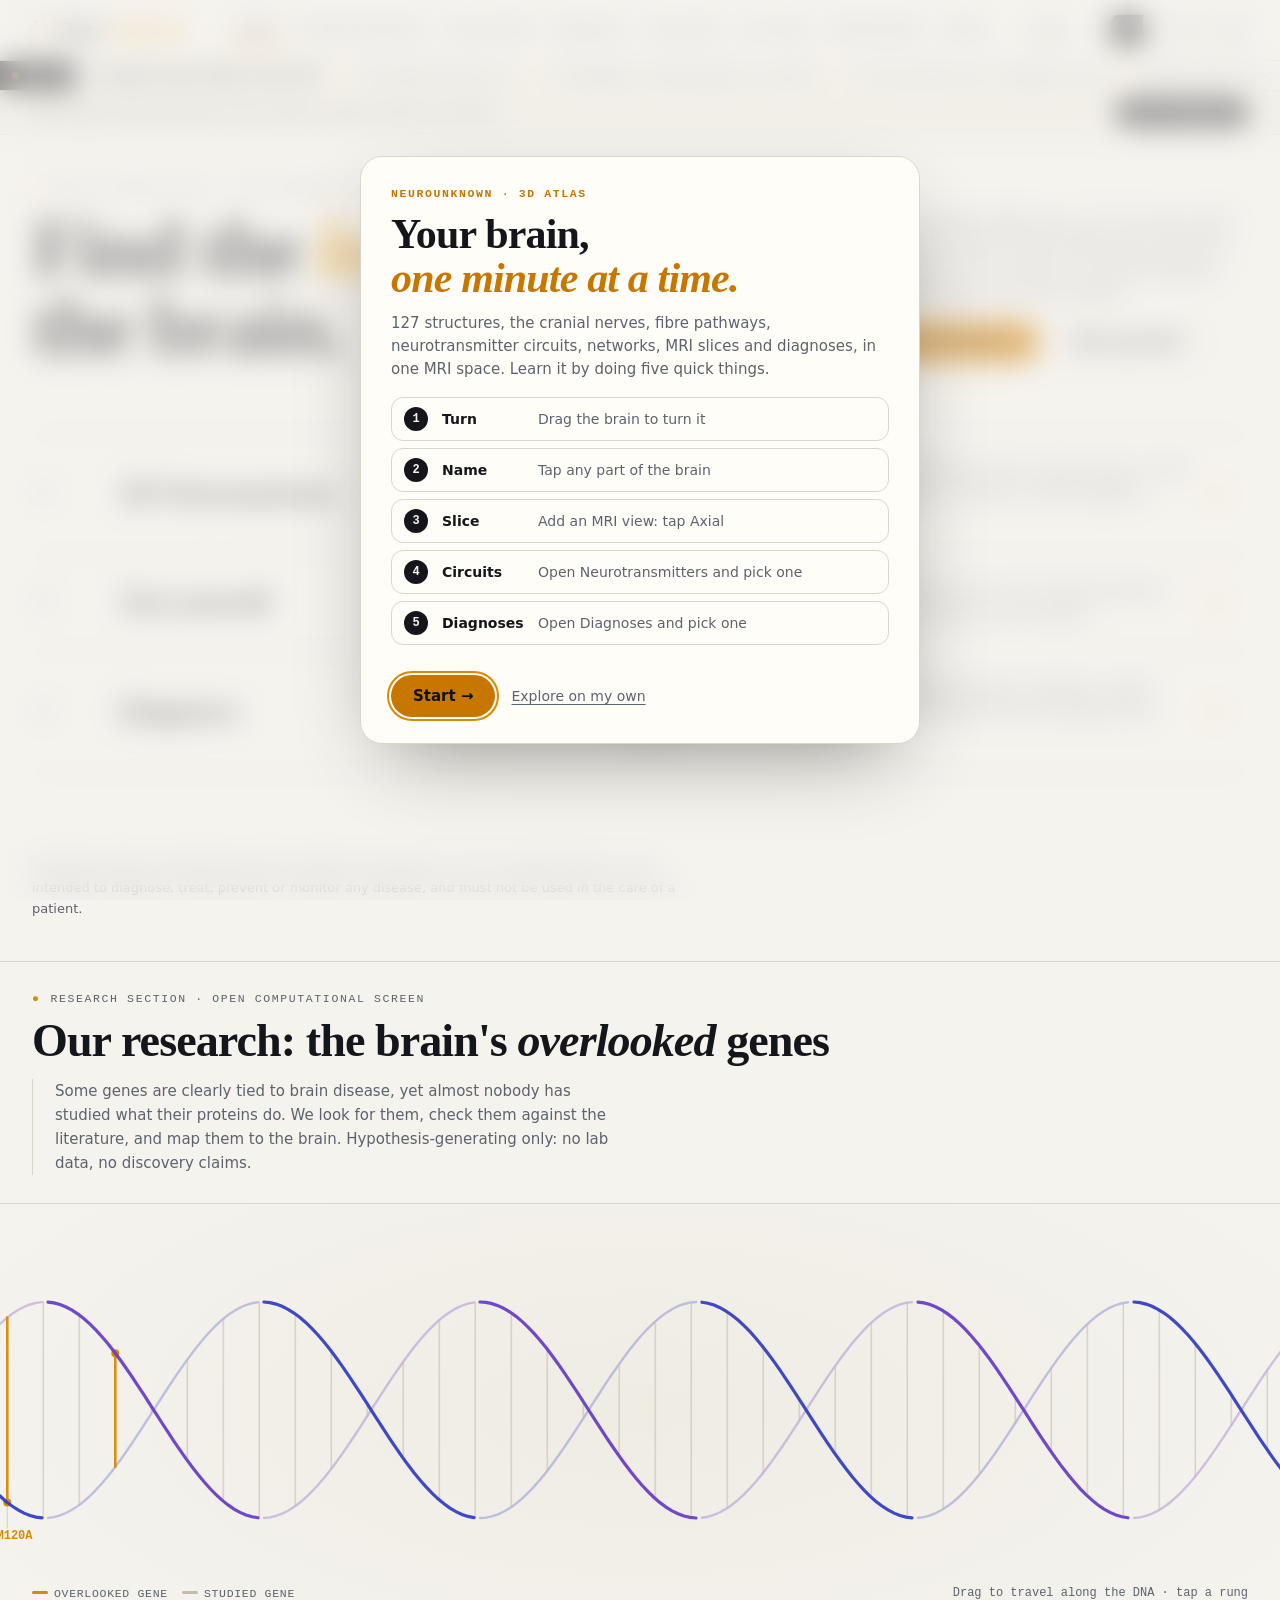
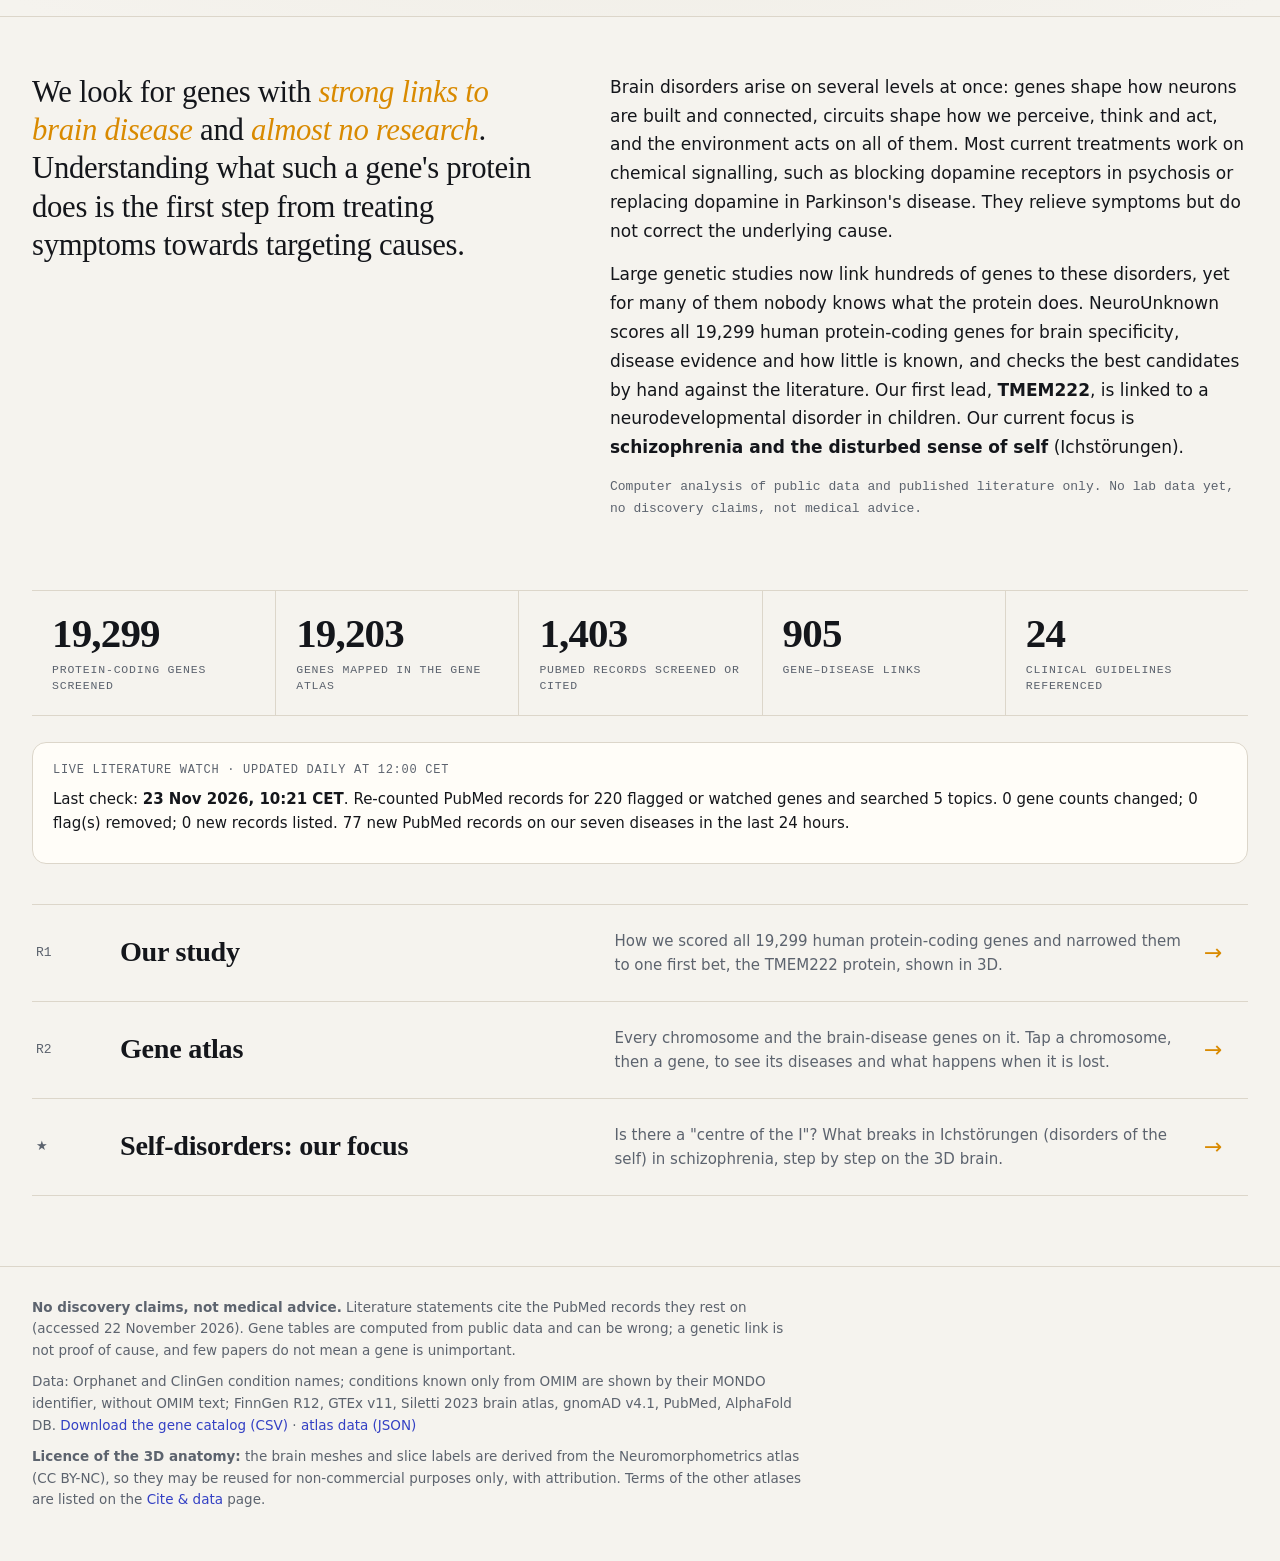
==== commit 06d2110f: "v2.18.1: eyes hidden for now; optic nerves keep their course through canal and orbit Co-Authored-By:" ====
--- a/index.html
+++ b/index.html
@@ -996,7 +996,7 @@
  <a href="#/screen" data-tab="screen"><svg viewBox="0 0 24 24" fill="none" stroke="currentColor" stroke-width="1.7"><path d="M4 5h16l-6 7v6l-4 2v-8z"/></svg>Our study</a>
 </nav>
 
-<script id="appdata" type="application/json">{"atlas": {"meta": {"built": "2026-11-22", "pubmed_accessed": "2026-11-22", "stats": {"unique_records": 1403, "library_links": 1202, "atlas_refs": 109, "review_identified": 253, "genes_counted": 19299, "guideline_docs": 24}, "note": "Computational and literature summary only. No discovery claims; not medical advice.", "overlooked_rule": "Flagged: independent statistical genetic evidence (exome-wide or FDR rare-variant association, or a structural variant) and at most 60 PubMed title/abstract records for the official symbol, symbol not ambiguous. Since version 2.1 a database link alone (OMIM, Orphanet, ClinGen) cannot set the flag; such genes are marked 'few papers, database link only' until checked by hand. Counts use the official symbol; an alias-aware count (former names and aliases, may include homonyms) is added by the daily job. A flag is a starting point, not a finding."}, "regions": {"mpfc": {"name": "Medial prefrontal cortex", "view": "medial", "group": "self", "does": "Front, inner surface of the frontal lobe. Involved in thinking about oneself, other people and decisions.", "self": "Part of the cortical midline structures that light up whenever people judge things in relation to themselves. A meta-analysis splits it into a ventral part (tagging information as 'about me') and a dorsal part (evaluating it).", "diseases": ["scz", "mdd"], "pmids": ["16466680", "20015455"], "structs": ["mpfc", "vmpfc", "sca"]}, "acc": {"name": "Anterior cingulate cortex", "view": "medial", "group": "self", "does": "A belt of cortex above the corpus callosum that monitors conflict and errors and links emotion to action.", "self": "In a small PET study, people with schizophrenia who felt their movements were controlled from outside showed over-activity here and in parietal cortex; it settled as the symptom improved.", "diseases": ["scz", "mdd"], "pmids": ["9397017"], "structs": ["acc", "mcc"]}, "pcc": {"name": "Posterior cingulate & precuneus", "view": "medial", "group": "self", "does": "Inner back surface of the brain; a hub of the brain's resting 'default mode' network.", "self": "The posterior part of the cortical midline structures, active during self-related processing across tasks.", "diseases": ["scz", "ad"], "pmids": ["16466680"], "structs": ["pcc", "precuneus"]}, "thal": {"name": "Thalamus", "view": "medial", "group": "relay", "does": "Central relay that passes sensory and motor signals to the cortex.", "self": "Cortical midline structures are densely linked with subcortical midline regions; the meta-analysis argues for one cortical-subcortical midline system for the self.", "diseases": ["scz"], "pmids": ["16466680"], "structs": ["thalamus"]}, "hippo": {"name": "Hippocampus & entorhinal cortex", "view": "medial", "group": "memory", "does": "Inner temporal lobe; essential for forming new memories.", "self": "Not covered by the self-processing sources reviewed here.", "diseases": ["ad"], "pmids": [], "textbook": true, "structs": ["hippocampus", "entorhinal", "parahippocampal"]}, "sn": {"name": "Substantia nigra & striatum", "view": "medial", "group": "movement", "does": "Dopamine-making neurons in the midbrain (substantia nigra) that signal to the striatum to start and smooth movement.", "self": "Not covered by the self-processing sources reviewed here. Dopamine's role in the comparator model of delusions of control is named as an open question.", "diseases": ["pd", "scz"], "pmids": ["21802318"], "textbook": true, "structs": ["sn", "caudate", "putamen", "accumbens"]}, "cereb": {"name": "Cerebellum", "view": "medial", "group": "movement", "does": "Back of the brain under the cortex; fine-tunes movement by predicting its outcome.", "self": "Not covered by the self-processing sources reviewed here.", "diseases": [], "pmids": [], "textbook": true, "structs": ["cerebellum", "vermis"]}, "brainstem": {"name": "Brainstem", "view": "medial", "group": "relay", "does": "Connects brain and spinal cord; controls breathing, eye movements and arousal.", "self": "An eye-movement pathway from the brainstem to the frontal cortex is the best-worked-out example of a corollary discharge, the brain's internal copy of its own movement commands; this signal appears disrupted in schizophrenia.", "diseases": ["scz", "als"], "pmids": ["31351985", "31105039"], "structs": ["midbrain", "pons", "medulla"]}, "pfc": {"name": "Lateral prefrontal cortex", "view": "lateral", "group": "self", "does": "Outer front of the brain; planning, working memory and control of attention.", "self": "Rare damaging variants in schizophrenia are most enriched in genes specific to frontal cortex (SCHEMA). Frontal brain stimulation improved action-outcome monitoring in a schizophrenia study.", "diseases": ["scz", "bd", "mdd"], "pmids": ["35396579", "33543133"], "structs": ["frontal_pole", "sfg", "mfg", "broca"]}, "motor": {"name": "Motor & premotor cortex", "view": "lateral", "group": "movement", "does": "Strip in front of the central sulcus that plans and sends movement commands.", "self": "Every movement command is sent out with a copy (corollary discharge) that lets the brain predict what it will feel. If the prediction fails, one's own actions can feel caused by someone else: the comparator model of delusions of control.", "diseases": ["als", "scz"], "pmids": ["21802318", "31262709"], "structs": ["precentral", "sma"]}, "parietal": {"name": "Inferior parietal cortex / temporo-parietal junction", "view": "lateral", "group": "self", "does": "Outer back-middle of the brain; combines body position, attention and the sense of who caused an action.", "self": "In patients with passivity experiences (feeling controlled from outside), this area was over-active during voluntary movement and calmed as symptoms improved (small PET study, 7 patients). Parietal cortex is a recurring candidate in self-monitoring models.", "diseases": ["scz"], "pmids": ["9397017", "15329301"], "structs": ["smg", "angular"]}, "auditory": {"name": "Auditory cortex (temporal lobe)", "view": "lateral", "group": "sensory", "does": "Upper temporal lobe; processes sound and speech.", "self": "Before we speak, motor areas warn the auditory cortex to expect our own voice. Failure of this warning is a leading explanation for why inner speech can be heard as an outside voice.", "diseases": ["scz"], "pmids": ["16137779"], "structs": ["heschl", "planum_temporale", "stg"]}, "insula": {"name": "Insula", "view": "lateral", "group": "self", "does": "Cortex folded deep inside the lateral sulcus; senses the body's inner state.", "self": "Not covered by the self-processing sources reviewed here, although it is often discussed in bodily-self research.", "diseases": [], "pmids": [], "textbook": true, "structs": ["insula_ant", "insula_post"]}}, "self_story": [{"h": "What are Ichstörungen?", "t": "Self-disorders (from the German Ichstörungen) are changes in the first-person sense of being oneself: thoughts that feel inserted, actions that feel controlled from outside, a self that feels thin or unreal. They have long been tied to schizophrenia, especially early on.", "pmids": ["26385763", "14609238"]}, {"h": "How strong is the evidence that they mark schizophrenia?", "t": "Across 25 studies (690 patients), people with schizophrenia showed clear disturbances of the minimal self (overall effect size 0.51; sense of agency 0.49). An updated 2026 meta-analysis of 38 studies found self-disorder scores highest in the schizophrenia spectrum, intermediate in people at clinical high risk, and lower in other mental disorders. Body ownership, by contrast, was not impaired in a dedicated experiment plus meta-analysis. Agency findings also depend on the task: some studies show too little self-attribution, others too much.", "pmids": ["24055201", "42108700", "29036731", "38925210"]}, {"h": "Is there a 'centre of the I' in the brain?", "t": "No single centre has been found. Two systems keep coming up. (1) Cortical midline structures (medial prefrontal, anterior and posterior cingulate, precuneus) are active whenever we process information about ourselves. (2) A prediction system: each action is sent out with an internal copy (corollary discharge) so the brain can recognise the result as self-made. When this fails, one's own thoughts, speech or movements can feel foreign. Taking a first-person perspective engages medial prefrontal, medial parietal and lateral temporoparietal cortex.", "pmids": ["16466680", "20015455", "21802318", "31262709", "12517357"]}, {"h": "What brain lesions teach us", "t": "Patients whose own hand acts against their will (alien limb, 50 lesion cases) had lesions in many places, but all fell within one network connected to the precuneus; lesions removing the will to act (akinetic mutism, 28 cases) mapped to a network connected to the anterior cingulate. A 2026 case analysis with systematic review of post-stroke alien hand found that the sense of agency was always disrupted, while the sense of owning the limb was lost mainly with parietal lesions.", "pmids": ["30275309", "41045212"]}, {"h": "Which areas look different in people with these experiences?", "t": "Evidence is small but specific. In a PET study, patients who felt their movements were controlled from outside over-activated parietal and cingulate cortex, and this reversed as the symptom faded. Corollary discharge deficits have been measured in speech-to-hearing and eye-movement pathways.", "pmids": ["9397017", "16137779", "31105039"]}, {"h": "Which genes and proteins are involved?", "t": "No gene has been linked specifically to self-disorders: we found no study tying a risk gene to these experiences. The closest genetic bridge: people with a 22q11.2 deletion, a high-risk genetic form of schizophrenia, showed clear deficits in monitoring their own actions and over-attributed actions to themselves in virtual-reality tests, before any psychosis. This links a risk deletion to a sense-of-agency measure, not to a single gene. What is known is for schizophrenia as a whole: 287 common-variant loci concentrated in neuron-expressed genes, 10 genes with rare damaging variants of large effect (including the glutamate receptors GRIN2A and GRIA3), enrichment in frontal-cortex-specific genes, and complement C4A, which tags synapses for removal. Linking these genes to the self-network regions is an open analysis, listed as a NeuroUnknown next step.", "pmids": ["34935960", "35396580", "35396579", "26814963"]}, {"h": "Do current treatments target the cause?", "t": "No. All long-established antipsychotics block dopamine D2 receptors; they reduce psychosis but do not repair the underlying biology. Across 50 studies, about 1 in 7 people with schizophrenia (median 13.5%) met recovery criteria combining clinical and social improvement lasting at least 2 years, and this proportion has not risen over decades. This describes outcomes overall, not the effect of one drug. The first approved drug without direct D2 blockade, xanomeline-trospium (a muscarinic M1/M4 agonist), reduced symptoms in phase 3, but it also treats symptoms. A glycine-transporter drug for the glutamate hypothesis (iclepertin) failed to improve cognition in three phase 3 trials.", "pmids": ["23172003", "38104575", "40145363", "41233083"]}, {"h": "So is schizophrenia curable?", "t": "Not today. Many people improve and some recover, but no treatment removes the cause, because the cause is spread over hundreds of genes and developmental factors. Neurology shows what a cure-like treatment can look like when one gene is the cause: in spinal muscular atrophy, an RNA drug that corrects the faulty gene's product let 51% of treated infants reach motor milestones versus 0% without it. Schizophrenia has no single causal gene of that kind, but rare large-effect genes such as GRIN2A are the closest starting points.", "pmids": ["23172003", "29091570", "35396579"]}, {"h": "An experimental lead on the self itself", "t": "A small study found that frontal transcranial direct current stimulation improved action-outcome monitoring in schizophrenia spectrum disorder, the process thought to fail in passivity experiences. This is a proof of concept, not a treatment.", "pmids": ["33543133"]}], "diseases": [{"id": "scz", "cat": "psych", "name": "Schizophrenia & psychosis", "short": "Schizophrenia", "color": "#7c3aed", "regions": ["mpfc", "acc", "pcc", "parietal", "auditory", "pfc", "thal", "brainstem"], "intro": "Schizophrenia is a disorder in which perception, thinking and the sense of being oneself can change, usually beginning in late adolescence or early adulthood. It is highly heritable, but the risk is spread over hundreds of genetic variants that mostly act in neurons and synapses, together with environmental factors. Psychotic symptoms such as hallucinations and delusions are linked to disturbed signalling in dopamine and glutamate circuits; current medicines act on these signals rather than on the underlying causes.", "intro_pmids": ["35396580", "35396579", "29352556", "23172003"], "causes": [["Heritability is estimated at 60-80%; 287 common-variant loci act mainly through genes expressed in excitatory and inhibitory neurons.", ["35396580"]], ["Rare damaging variants in 10 genes raise risk 3- to 50-fold, including the glutamate receptor subunits GRIN2A and GRIA3.", ["35396579"]], ["A 2026 preprint (not yet peer reviewed) of 87,959 cases reports 16 exome-wide genes, including XPO7, SCAF1, FYN and SCN2A.", ["42818077"]], ["Higher C4A complement activity raises risk; in mice C4 drives removal of synapses during development.", ["26814963"]], ["Of 170 environmental and developmental factors studied in 683 studies, only the ultra-high-risk clinical state and Black-Caribbean ethnicity in England had convincing evidence; urbanicity, migration, childhood trauma and childhood social withdrawal had weaker (suggestive) evidence.", ["29352556"]]], "related": [["Bipolar disorder", "shares the rare-variant risk gene AKAP11", ["35410376"]], ["Autism and developmental disorders", "share part of the rare-variant risk", ["35396579"]], ["Autoimmune (e.g. anti-NMDA-receptor) encephalitis", "can present with psychosis and is an important differential diagnosis", ["42786262"]]], "guidelines": [["American Psychiatric Association practice guideline (2020)", "US", ["32867516"]], ["WFSBP guideline: acute treatment and treatment resistance (2012)", "International / Europe-led", ["22834451"]]], "treat": [["Antipsychotic medication", "Symptom control", "Dopamine D2 receptors (blockade or partial agonism)", "Reduces psychosis; median strict recovery only 13.5% across 50 studies.", ["22834451", "23172003"]], ["Clozapine", "Symptom control", "Multiple receptors (dopamine, serotonin and others)", "The standard option when two other antipsychotics have failed (treatment resistance).", ["22834451", "37526675"]], ["Xanomeline-trospium", "Symptom control, new mechanism", "Muscarinic M1/M4 receptors (no D2 blockade)", "First approved drug without direct D2 blockade; PANSS -9.6 vs placebo at 5 weeks.", ["38104575", "40145363"]], ["Ulotaront", "Experimental", "TAAR1 (trace amine-associated receptor 1)", "Small effect in a dose-response meta-analysis of 3 trials (SMD -0.23).", ["40795331"]], ["Iclepertin", "Failed", "Glycine transporter 1 (glutamate / NMDA signalling)", "No improvement in cognition in three phase 3 trials.", ["41233083"]]], "cure": "Not curable today. Treatments manage symptoms; about 1 in 7 people meet recovery criteria across studies (clinical and social improvement lasting at least 2 years).", "cure_pmids": ["23172003"], "genes": [{"g": "FAM120A", "name": "family with sequence similarity 120 member A", "ev": ["Rare-variant FDR<5% (SCHEMA)"], "note": "Singh 2022, PMID 35396579", "w": 0.8, "pm": 29, "amb": false, "N": 0.4, "U": 0.48, "V": 0.61, "lib": false, "over": true, "dbfew": false, "al": ["KIAA0183", "OSSA"], "watch_note": "Checked by hand (round 4): RNA-binding protein that co-binds Argonaute-2 targets (2019); in an ALS mouse model its levels fall, and raising it reduced mutant SOD1 aggregates in a motor-neuron cell model (2026); a 2026 preprint perturbs its regulatory DNA in neurons. Older names C9orf10, KIAA0183 and OSSA are not in the official-symbol count. No study of reduced FAM120A in human cortical neurons found. A conditional schizophrenia candidate, not the project's main lead.", "watch_pmids": ["31289130", "41667820", "42779610"]}, {"g": "XPO7", "name": "exportin 7", "ev": ["Rare-variant exome-wide (SCHEMA)"], "note": "Singh 2022, PMID 35396579", "w": 1.0, "pm": 40, "amb": false, "N": 0.73, "U": 0.45, "V": 0.54, "lib": false, "over": false, "dbfew": false, "al": ["RANBP16", "KIAA0745", "EXP7"], "studied_note": "Not overlooked: Xpo7 haploinsufficient mice show behavioural and nuclear-transport changes, and XPO7 loss in human iPSC neurons alters Na+ channels and network activity.", "studied_pmids": ["39774335", "41986745"]}, {"g": "HERC1", "name": "HECT and RLD domain containing E3 ubiquitin protein ligase family member 1", "ev": ["Rare-variant exome-wide (SCHEMA)"], "note": "Singh 2022, PMID 35396579", "w": 1.0, "pm": 98, "amb": false, "N": 0.89, "U": 0.37, "V": 0.35, "lib": false, "over": false, "dbfew": false}, {"g": "GRIA3", "name": "glutamate ionotropic receptor AMPA type subunit 3", "ev": ["Rare-variant exome-wide (SCHEMA)"], "note": "Singh 2022, PMID 35396579", "w": 1.0, "pm": 193, "amb": false, "N": 0.91, "U": 0.36, "V": 0.23, "lib": false, "over": false, "dbfew": false}, {"g": "SETD1A", "name": "SET domain containing 1A, histone lysine methyltransferase", "ev": ["Rare-variant exome-wide (SCHEMA)"], "note": "Singh 2022, PMID 35396579", "w": 1.0, "pm": 214, "amb": false, "N": 0.7, "U": 0.12, "V": 0.22, "lib": false, "over": false, "dbfew": false}, {"g": "RB1CC1", "name": "RB1 inducible coiled-coil 1", "ev": ["Rare-variant exome-wide (SCHEMA)"], "note": "Singh 2022, PMID 35396579", "w": 1.0, "pm": 241, "amb": false, "N": 0.79, "U": 0.13, "V": 0.2, "lib": false, "over": false, "dbfew": false}, {"g": "CACNA1G", "name": "calcium voltage-gated channel subunit alpha1 G", "ev": ["Rare-variant exome-wide (SCHEMA)"], "note": "Singh 2022, PMID 35396579", "w": 1.0, "pm": 278, "amb": false, "N": 0.95, "U": 0.39, "V": 0.18, "lib": false, "over": false, "dbfew": false}, {"g": "SP4", "name": "Sp4 transcription factor", "ev": ["Rare-variant exome-wide (SCHEMA)"], "note": "Singh 2022, PMID 35396579", "w": 1.0, "pm": 524, "amb": true, "N": 0.68, "U": 0.47, "V": 0.11, "lib": false, "over": false, "dbfew": false}, {"g": "GRIN2A", "name": "glutamate ionotropic receptor NMDA type subunit 2A", "ev": ["Rare-variant exome-wide (SCHEMA)"], "note": "Singh 2022, PMID 35396579", "w": 1.0, "pm": 623, "amb": false, "N": 0.97, "U": 0.07, "V": 0.1, "lib": false, "over": false, "dbfew": false}, {"g": "CUL1", "name": "cullin 1", "ev": ["Rare-variant exome-wide (SCHEMA)"], "note": "Singh 2022, PMID 35396579", "w": 1.0, "pm": 1054, "amb": false, "N": 0.61, "U": 0.04, "V": 0.07, "lib": false, "over": false, "dbfew": false}, {"g": "TRIO", "name": "trio Rho guanine nucleotide exchange factor", "ev": ["Rare-variant exome-wide (SCHEMA)"], "note": "Singh 2022, PMID 35396579", "w": 1.0, "pm": 3745, "amb": true, "N": 0.51, "U": 0.24, "V": 0.02, "lib": false, "over": false, "dbfew": false}, {"g": "ZMYM2", "name": "zinc finger MYM-type containing 2", "ev": ["Rare-variant FDR<5% (SCHEMA)"], "note": "Singh 2022, PMID 35396579", "w": 0.8, "pm": 76, "amb": false, "N": 0.53, "U": 0.23, "V": 0.4, "lib": false, "over": false, "dbfew": false}, {"g": "SRRM2", "name": "serine/arginine repetitive matrix 2", "ev": ["Rare-variant FDR<5% (SCHEMA)"], "note": "Singh 2022, PMID 35396579", "w": 0.8, "pm": 118, "amb": false, "N": 0.47, "U": 0.25, "V": 0.31, "lib": false, "over": false, "dbfew": false}, {"g": "STAG1", "name": "STAG1 cohesin complex component", "ev": ["Rare-variant FDR<5% (SCHEMA)"], "note": "Singh 2022, PMID 35396579", "w": 0.8, "pm": 148, "amb": true, "N": 0.39, "U": 0.17, "V": 0.27, "lib": false, "over": false, "dbfew": false}, {"g": "ASH1L", "name": "ASH1 like histone lysine methyltransferase", "ev": ["Rare-variant FDR<5% (SCHEMA)"], "note": "Singh 2022, PMID 35396579", "w": 0.8, "pm": 168, "amb": false, "N": 0.69, "U": 0.4, "V": 0.25, "lib": false, "over": false, "dbfew": false}, {"g": "H1-4", "name": "H1.4 linker histone, cluster member", "ev": ["Rare-variant FDR<5% (SCHEMA)"], "note": "Singh 2022, PMID 35396579", "w": 0.8, "pm": 185, "amb": false, "N": 0.17, "U": 0.21, "V": 0.24, "lib": false, "over": false, "dbfew": false}, {"g": "NR3C2", "name": "nuclear receptor subfamily 3 group C member 2", "ev": ["Rare-variant FDR<5% (SCHEMA)"], "note": "Singh 2022, PMID 35396579", "w": 0.8, "pm": 497, "amb": false, "N": 0.51, "U": 0.19, "V": 0.12, "lib": false, "over": false, "dbfew": false}, {"g": "KDM6B", "name": "lysine demethylase 6B", "ev": ["Rare-variant FDR<5% (SCHEMA)"], "note": "Singh 2022, PMID 35396579", "w": 0.8, "pm": 515, "amb": false, "N": 0.48, "U": 0.24, "V": 0.11, "lib": false, "over": false, "dbfew": false}, {"g": "C4A", "name": "complement C4A (Chido/Rodgers blood group)", "ev": ["Structural variant (C4)"], "note": "Sekar 2016, PMID 26814963", "w": 0.8, "pm": 1695, "amb": true, "N": 0.44, "U": 0.24, "V": 0.05, "lib": false, "over": false, "dbfew": false}, {"g": "APOC1", "name": "apolipoprotein C1", "ev": ["GWAS locus (nearest/coding gene)"], "note": "FinnGen R12 KRA_PSY_SCHIZODEL_EXMORE", "w": 0.4, "pm": 541, "amb": false, "N": 0.1, "U": 0.25, "V": 0.11, "lib": false, "over": false, "dbfew": false}, {"g": "RBM12", "name": "RNA binding motif protein 12", "ev": ["Database link (weak for psychiatric traits)"], "note": "OMIM-linked condition (MONDO:0033312)", "w": 0.3, "pm": 19, "amb": false, "N": 0.59, "U": 0.61, "V": 0.69, "lib": false, "over": false, "dbfew": false}, {"g": "APOL2", "name": "apolipoprotein L2", "ev": ["Database link (weak for psychiatric traits)"], "note": "OMIM-linked condition (MONDO:0005090)", "w": 0.3, "pm": 42, "amb": false, "N": 0.67, "U": 0.53, "V": 0.53, "lib": false, "over": false, "dbfew": false}, {"g": "RTN4R", "name": "reticulon 4 receptor", "ev": ["Database link (weak for psychiatric traits)"], "note": "OMIM-linked condition (MONDO:0005090)", "w": 0.3, "pm": 59, "amb": false, "N": 0.97, "U": 0.41, "V": 0.46, "lib": false, "over": false, "dbfew": false}, {"g": "DAOA", "name": "D-amino acid oxidase activator", "ev": ["Database link (weak for psychiatric traits)"], "note": "OMIM-linked condition (MONDO:0005090)", "w": 0.3, "pm": 130, "amb": false, "N": 0.78, "U": 0.58, "V": 0.3, "lib": false, "over": false, "dbfew": false}, {"g": "SYN2", "name": "synapsin II", "ev": ["Database link (weak for psychiatric traits)"], "note": "OMIM-linked condition (MONDO:0005090)", "w": 0.3, "pm": 214, "amb": false, "N": 0.99, "U": 0.33, "V": 0.22, "lib": false, "over": false, "dbfew": false}, {"g": "NRXN1", "name": "neurexin 1", "ev": ["Database link (weak for psychiatric traits)"], "note": "OMIM-linked condition (MONDO:0800358)", "w": 0.3, "pm": 485, "amb": false, "N": 0.74, "U": 0.18, "V": 0.12, "lib": false, "over": false, "dbfew": false}, {"g": "DRD3", "name": "dopamine receptor D3", "ev": ["Database link (weak for psychiatric traits)"], "note": "OMIM-linked condition (MONDO:0005090)", "w": 0.3, "pm": 747, "amb": false, "N": 0.99, "U": 0.16, "V": 0.09, "lib": false, "over": false, "dbfew": false}, {"g": "SHANK3", "name": "SH3 and multiple ankyrin repeat domains 3", "ev": ["Database link (weak for psychiatric traits)"], "note": "OMIM-linked condition (MONDO:0013498)", "w": 0.3, "pm": 1031, "amb": false, "N": 0.61, "U": 0.22, "V": 0.07, "lib": false, "over": false, "dbfew": false}, {"g": "HTR2A", "name": "5-hydroxytryptamine receptor 2A", "ev": ["Database link (weak for psychiatric traits)"], "note": "OMIM-linked condition (MONDO:0005090)", "w": 0.3, "pm": 1054, "amb": false, "N": 0.81, "U": 0.22, "V": 0.07, "lib": false, "over": false, "dbfew": false}, {"g": "CHI3L1", "name": "chitinase 3 like 1", "ev": ["Database link (weak for psychiatric traits)"], "note": "OMIM-linked condition (MONDO:0005090)", "w": 0.3, "pm": 1259, "amb": false, "N": 0.19, "U": 0.36, "V": 0.06, "lib": false, "over": false, "dbfew": false}, {"g": "MTHFR", "name": "methylenetetrahydrofolate reductase", "ev": ["Database link (weak for psychiatric traits)"], "note": "OMIM-linked condition (MONDO:0005090)", "w": 0.3, "pm": 8067, "amb": false, "N": 0.41, "U": 0.34, "V": 0.01, "lib": false, "over": false, "dbfew": false}], "n_genes": 31, "n_over": 1, "n_dbfew": 0, "tx": {"diagram": {"tx": "Dopamine", "pre": "Dopamine nerve ending (from the midbrain)", "post": "Striatal neuron", "blood": "Blood (outside the brain)", "receptor": "Dopamine D2 receptors", "receptor2": "Muscarinic M1/M4 receptors", "pre_rec": "TAAR1 receptor on the nerve ending", "glia": "Glial cell: glycine transporter GlyT1"}, "pathway": [{"line": "First line", "sit": "First episode or acute psychosis", "txt": "An antipsychotic together with psychosocial treatment; side effects are monitored.", "pmids": ["32867516", "22834451"], "scope": "APA 2020 (US); WFSBP 2012 (international)"}, {"line": "Second line", "sit": "Not enough response to the first antipsychotic", "txt": "Switch to a different antipsychotic.", "pmids": ["32867516", "22834451"], "scope": "APA 2020; WFSBP 2012"}, {"line": "Third line", "sit": "Two antipsychotics have failed (treatment resistance)", "txt": "Clozapine.", "pmids": ["32867516", "22834451", "37526675"], "scope": "APA 2020; WFSBP 2012; network meta-analysis"}, {"line": "New mechanism", "sit": "Option without D2 blockade", "txt": "Xanomeline-trospium works without blocking dopamine D2 receptors; approved in the United States in 2024.", "pmids": ["38104575", "40145363"], "scope": "Phase 3 trial; review"}, {"line": "Supportive", "sit": "Alongside medication", "txt": "Psychosocial treatments such as cognitive behavioural therapy for psychosis, family intervention, psychoeducation and supported employment.", "pmids": ["32867516"], "scope": "APA 2020"}], "drugs": [{"n": "Antipsychotics (e.g. risperidone, olanzapine, aripiprazole)", "cls": "Symptom control", "site": "receptor", "act": "Block (or partly stimulate) dopamine D2 receptors, damping dopamine signalling. The biggest abnormality is upstream: raised presynaptic dopamine in the associative striatum.", "when": "First and second line; strict recovery in only about 1 in 7.", "pmids": ["22834451", "23172003", "22474070", "29301039"], "structs": ["caudate", "putamen", "accumbens"], "where": "Block D2 receptors in the striatum (also causes movement side effects there)."}, {"n": "Clozapine", "cls": "Symptom control", "site": "receptor", "act": "Acts on many receptors (dopamine, serotonin and others).", "when": "Third line, after two failed antipsychotics.", "pmids": ["22834451", "37526675"], "structs": ["caudate", "putamen", "accumbens", "mpfc"], "where": "Acts in the striatum and cortex."}, {"n": "Xanomeline (with trospium)", "cls": "Symptom control, new mechanism", "site": "receptor2", "act": "Stimulates muscarinic M1/M4 receptors in the brain, which indirectly lowers dopamine release.", "when": "PANSS -9.6 vs placebo at 5 weeks.", "pmids": ["38104575", "40145363"], "structs": ["caudate", "putamen", "mpfc"], "where": "M4 receptors in the striatum, M1 in the cortex."}, {"n": "Trospium (the partner drug)", "cls": "Symptom control, new mechanism", "site": "blood", "act": "Blocks muscarinic receptors outside the brain only, reducing xanomeline's gut side effects.", "when": "Always combined with xanomeline.", "pmids": ["38104575"], "structs": [], "where": "Acts outside the brain."}, {"n": "Ulotaront", "cls": "Failed", "site": "pre_rec", "act": "Stimulates TAAR1 (and 5-HT1A) receptors; does not block D2.", "when": "Positive phase 2 trial; two phase 3 trials did not meet their primary endpoint (company report, 2023; not found as a peer-reviewed paper in PubMed). Small pooled effect (SMD -0.23).", "pmids": ["37165101", "40795331"], "structs": ["vta", "sn"], "where": "TAAR1 on midbrain dopamine neurons."}, {"n": "Iclepertin", "cls": "Failed", "site": "glia", "act": "Blocks the glycine transporter GlyT1 to boost NMDA signalling.", "when": "No improvement in cognition in three phase 3 trials.", "pmids": ["41233083"], "structs": ["mfg"], "where": "Aimed at NMDA signalling in the cortex."}]}, "structs": [{"s": "caudate", "why": "Associative striatum: raised presynaptic dopamine in PET studies."}, {"s": "putamen", "why": "Part of the dorsal striatum with raised presynaptic dopamine."}, {"s": "mfg", "why": "Dorsolateral prefrontal cortex: working-memory and executive problems."}, {"s": "stg", "why": "Superior temporal cortex: linked to auditory hallucinations."}, {"s": "hippocampus", "why": "Smaller on average."}]}, {"id": "bd", "cat": "psych", "name": "Bipolar disorder", "short": "Bipolar", "color": "#db2777", "regions": ["pfc", "acc"], "intro": "Bipolar disorder causes recurring episodes of mania or hypomania and depression, separated by periods of more stable mood. It is strongly genetic: dozens of risk loci point to synaptic signalling and neuron-specific genes. Long-term treatment aims to prevent new episodes.", "intro_pmids": ["34002096"], "causes": [["64 genomic loci in 41,917 cases; risk alleles enriched in s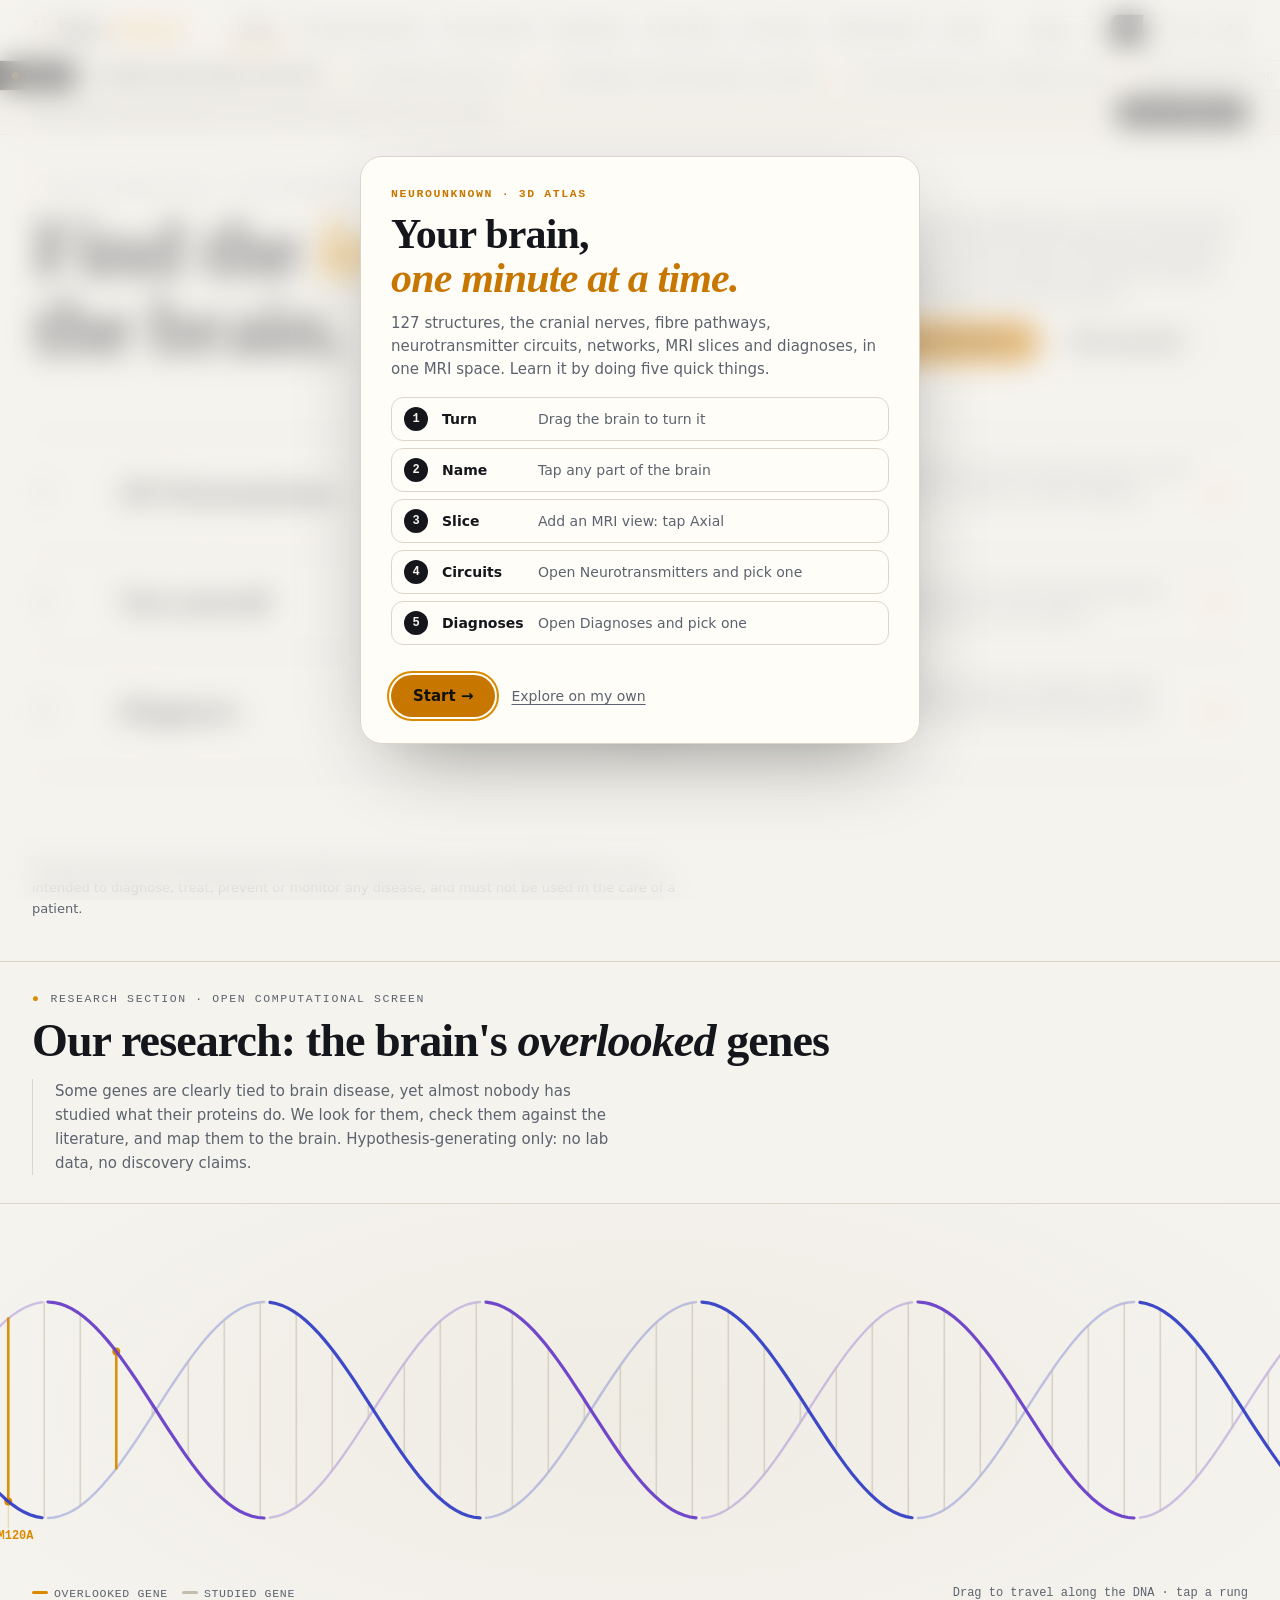
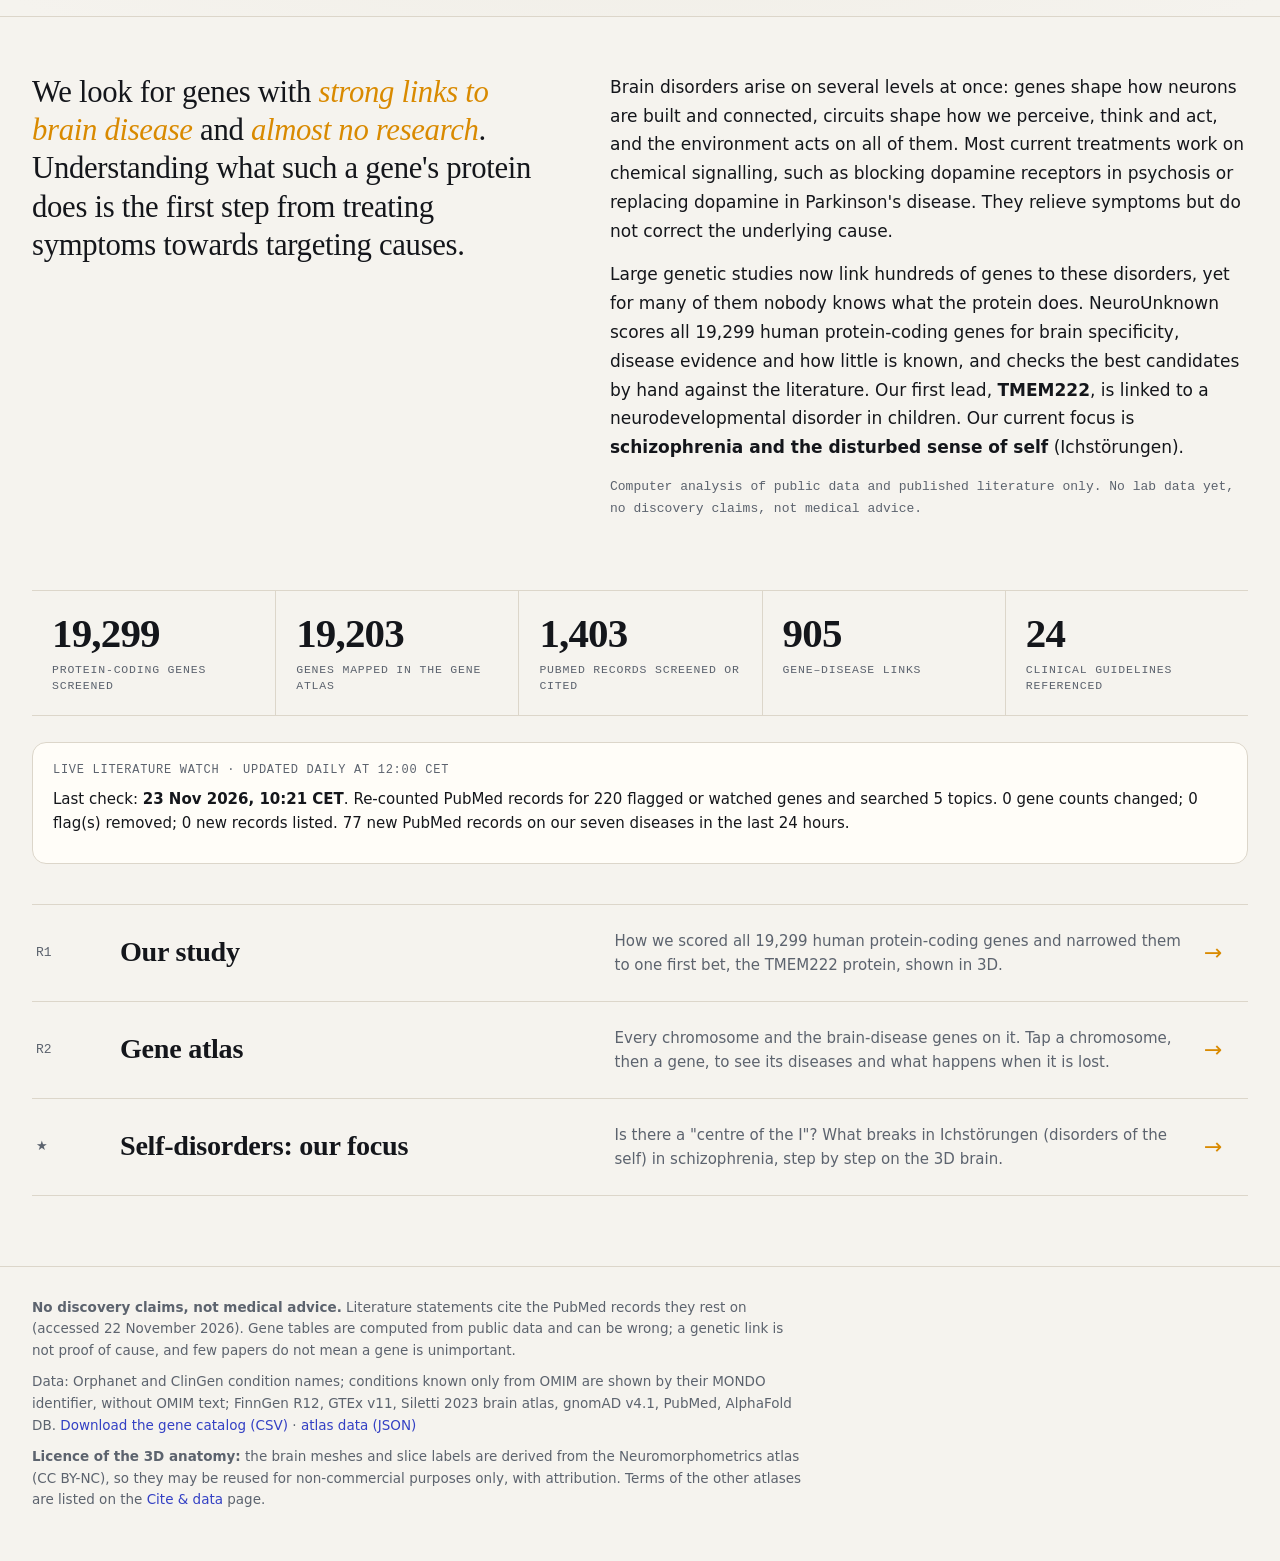
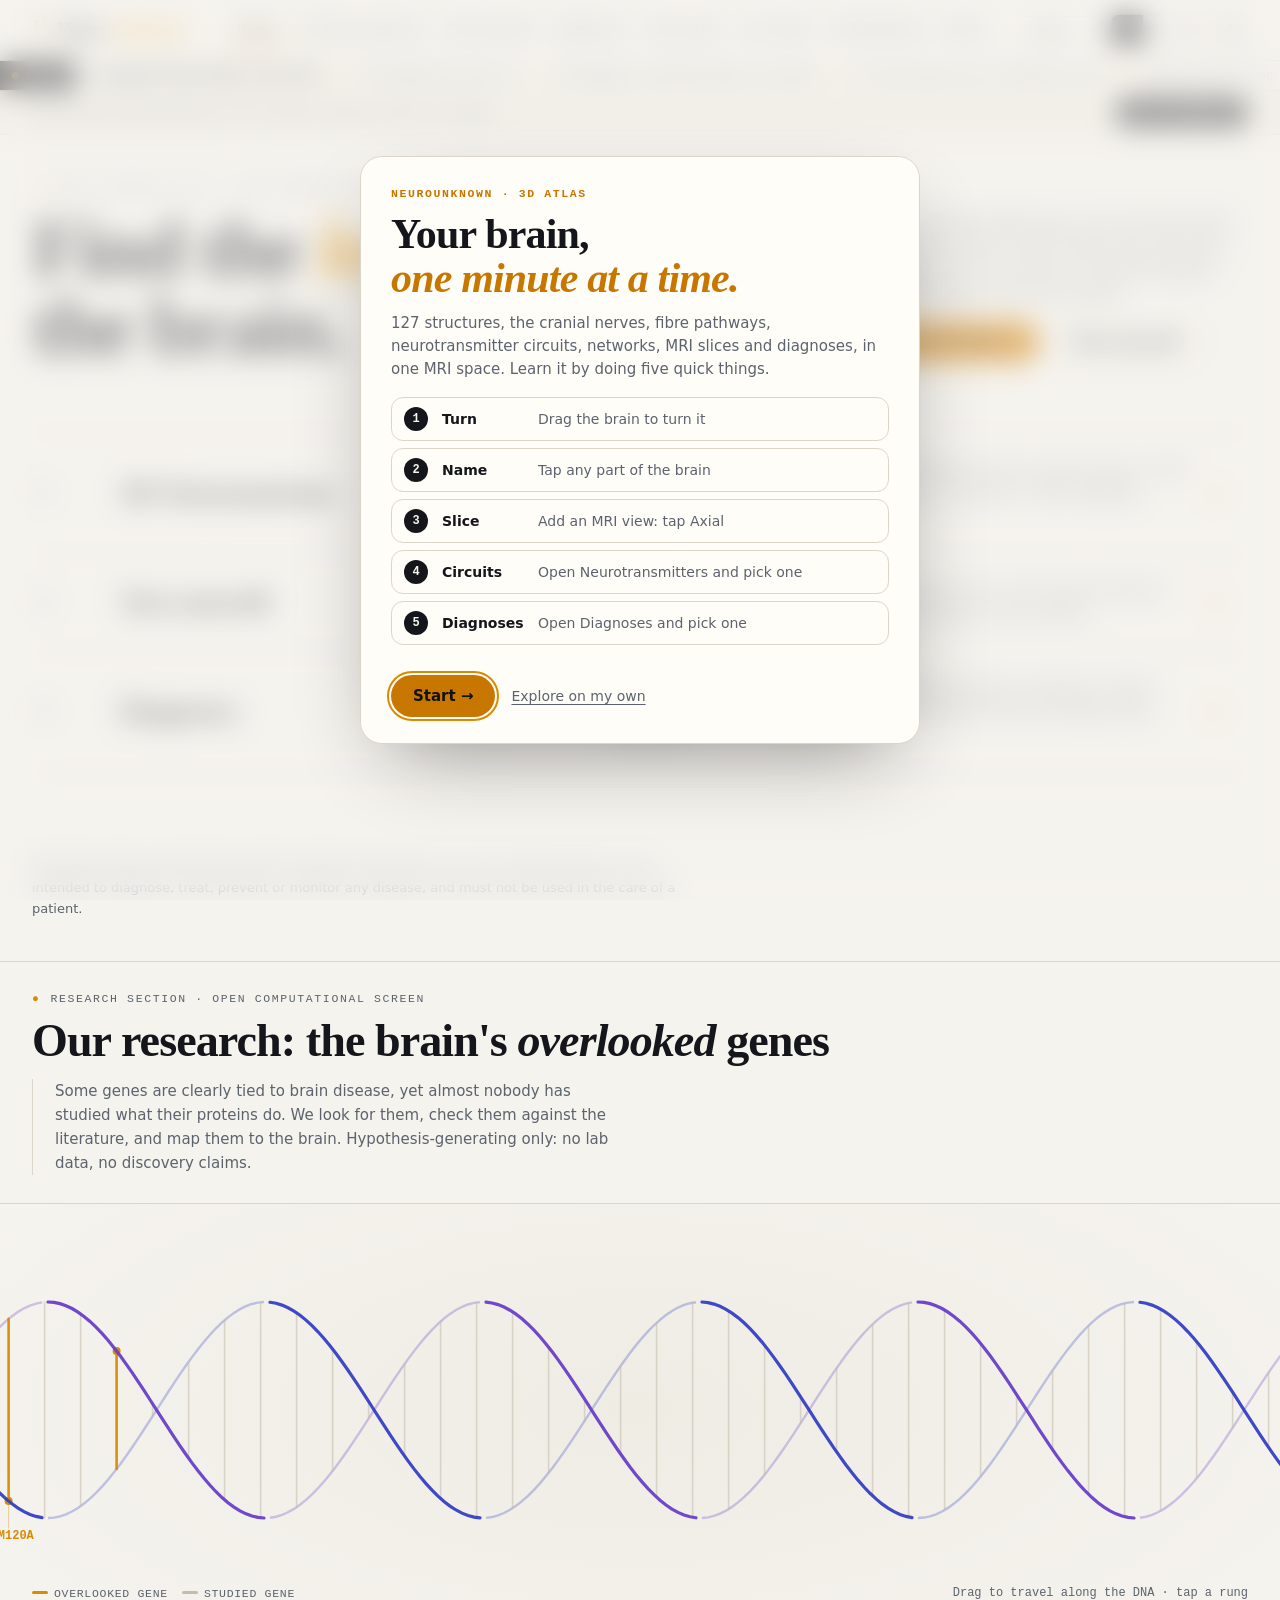
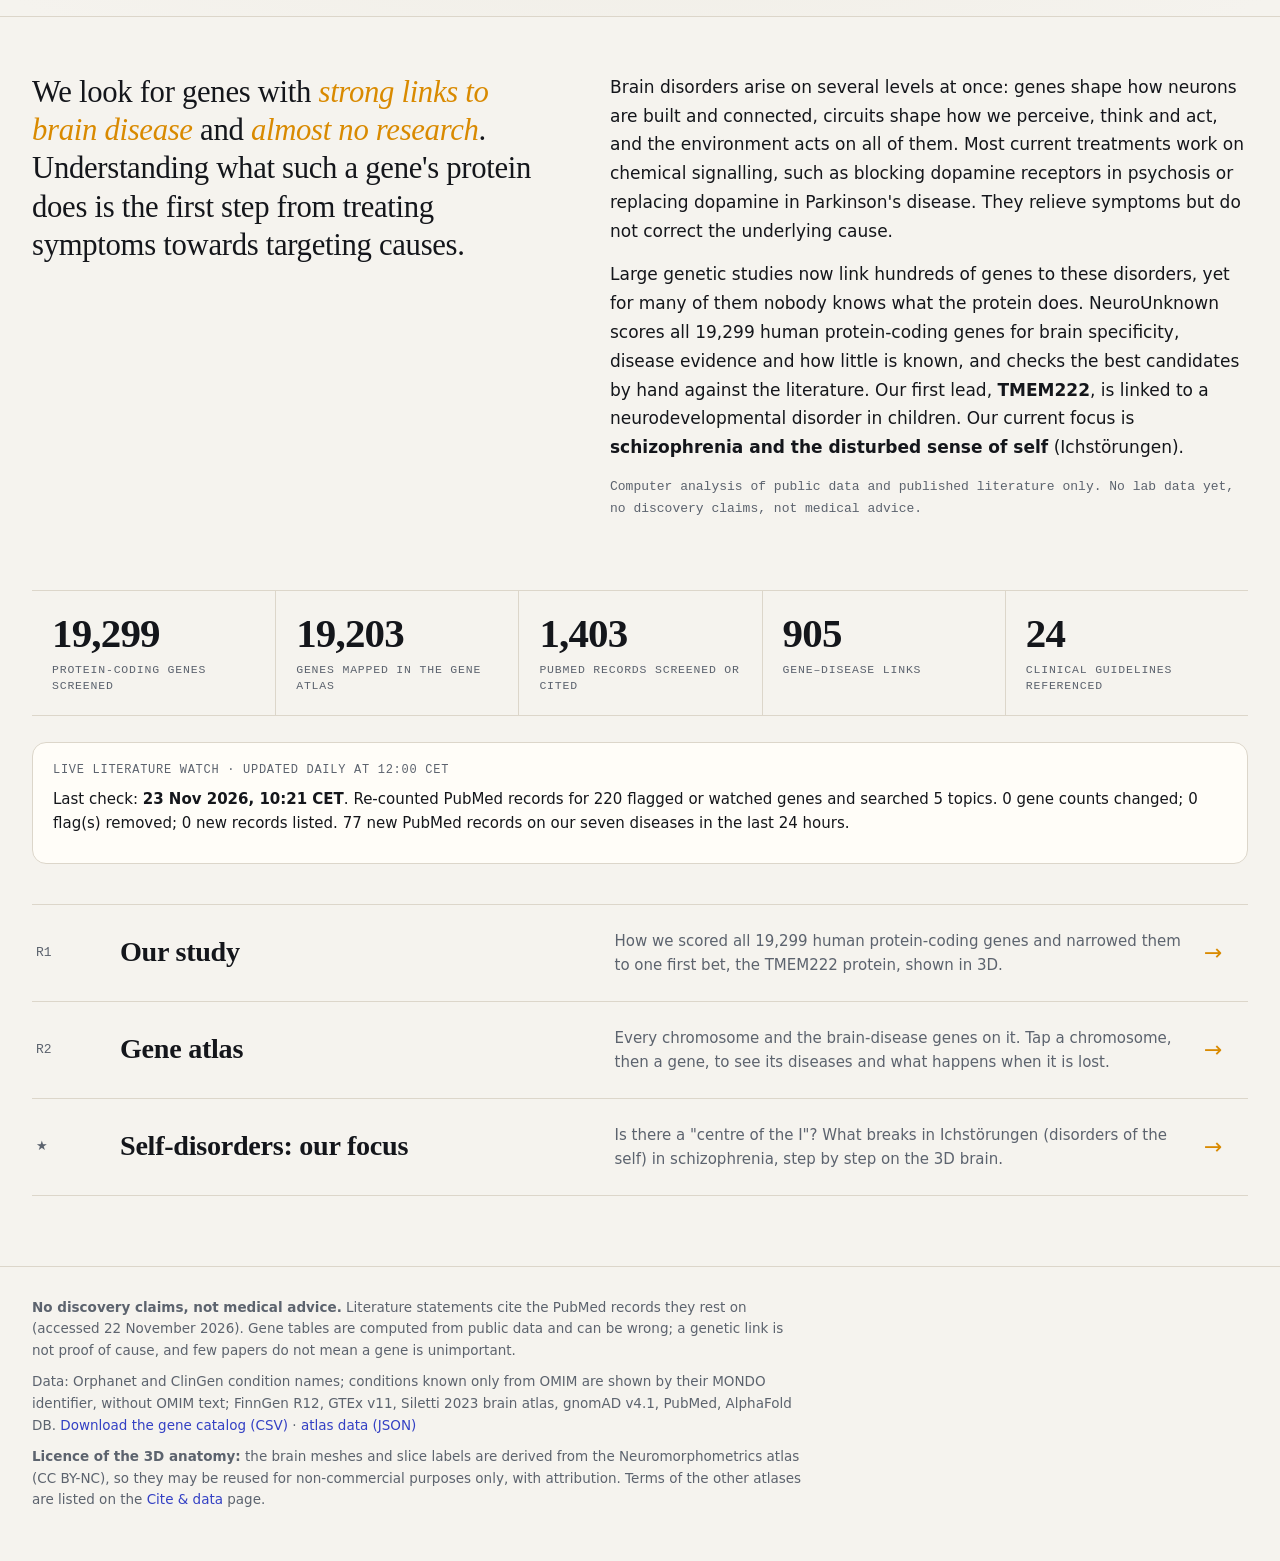
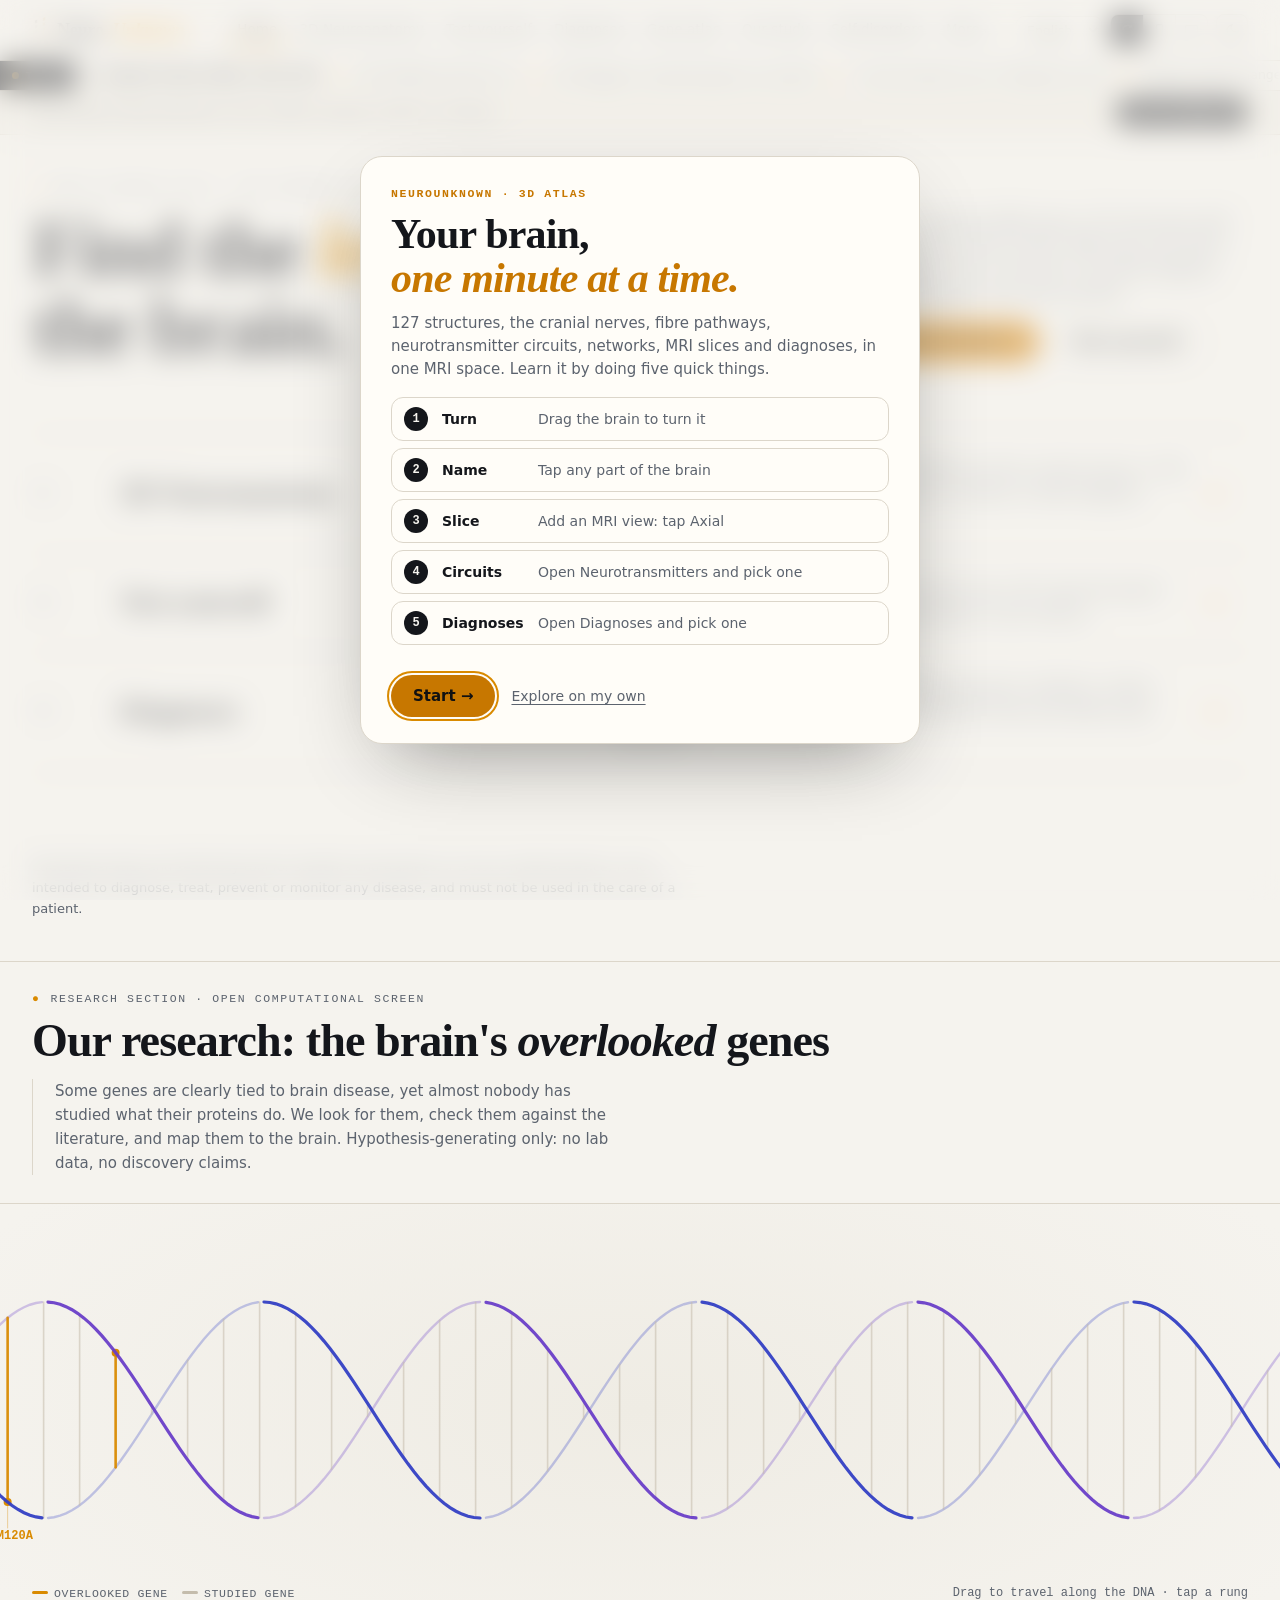
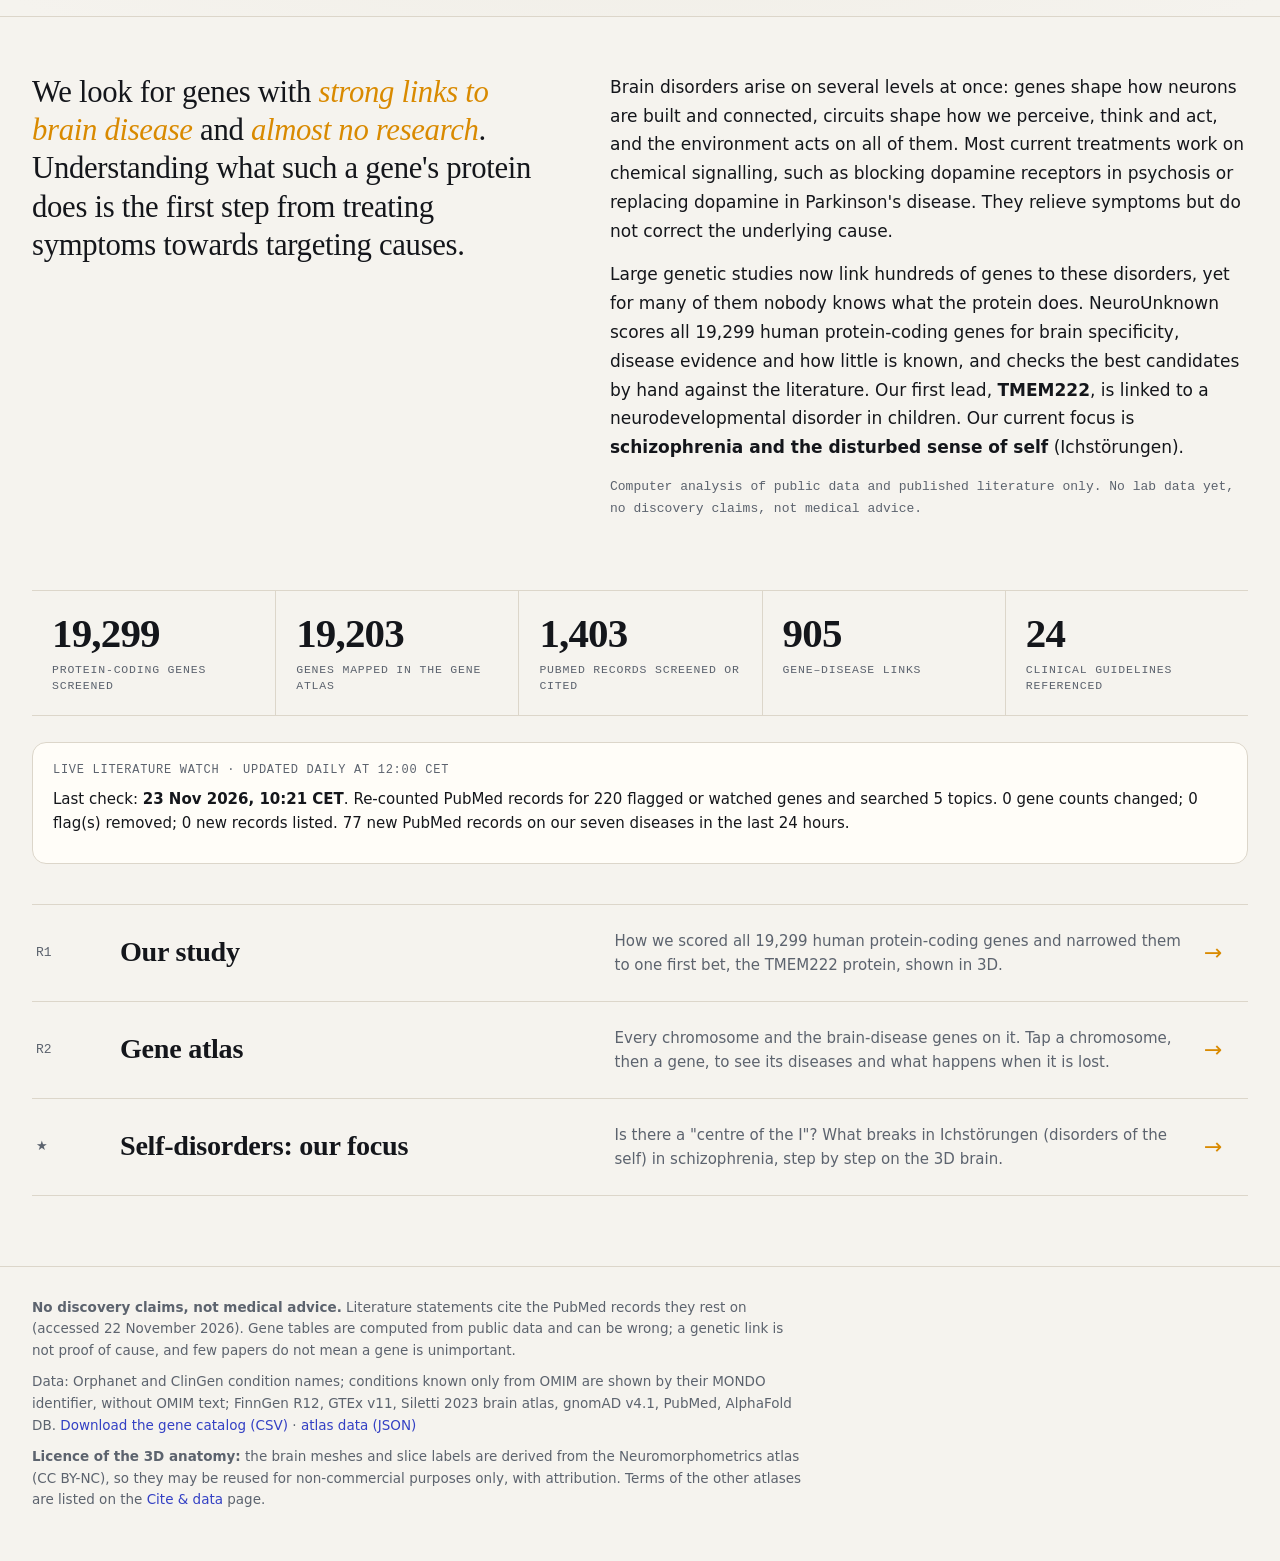
